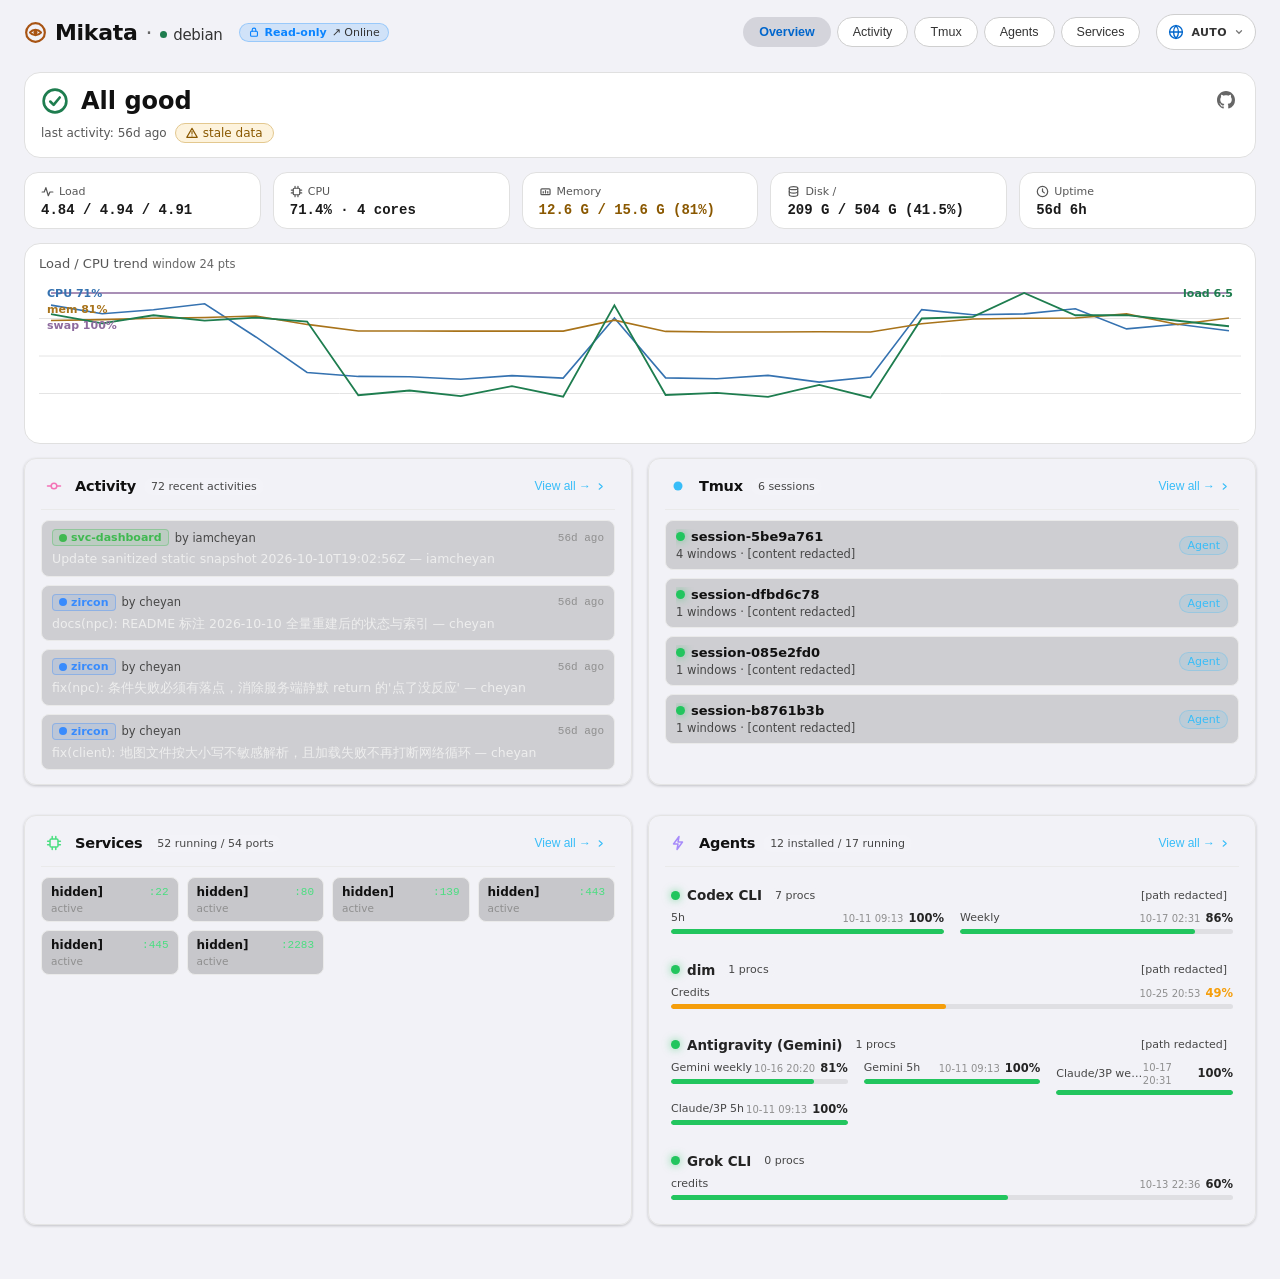
==== index.html @ dd46730f "Update sanitized static snapshot 2026-10-10T19:13:30Z" ====
<!DOCTYPE html>
<html class="is-readonly" lang="zh">
<head>
<meta charset="utf-8">
<meta name="viewport" content="width=device-width, initial-scale=1, viewport-fit=cover">
<meta name="theme-color" content="#0a0a0a">
<script>/* 主题预置: 在 CSS 生效前落 data-theme, 防浅色偏好下闪深色(FOUC) */
try{var _tm=localStorage.getItem("svc-theme");if(_tm==="dark"||_tm==="light")document.documentElement.setAttribute("data-theme",_tm)}catch(e){}</script>
<script>/* 语言默认跟随系统；手动选择保存在本机。静态快照用并列语言页切换。 */
(()=>{try{const langs=["zh","en","ja"],base=x=>String(x||"").toLowerCase().split("-")[0],valid=x=>langs.includes(x),q=new URLSearchParams(location.search),query=base(q.get("lang")),saved=localStorage.getItem("svc-lang"),device=base((navigator.languages&&navigator.languages[0])||navigator.language)||"zh",target=valid(query)?query:(valid(saved)?saved:(valid(device)?device:"zh"));if(document.documentElement.classList.contains("is-readonly")){const file=target==="zh"?"index.html":`index-${target}.html`,dir=location.pathname.endsWith("/")?location.pathname:location.pathname.slice(0,location.pathname.lastIndexOf("/")+1),path=dir+file;if(location.pathname!==path)location.replace(path+location.search+location.hash)}else if(!query&&valid(saved)){q.set("lang",saved);location.replace(location.pathname+"?"+q.toString()+location.hash)}}catch(e){}})();</script>
<title>Mikata · debian</title>
<link rel="icon" href='data:image/svg+xml,<svg xmlns="http://www.w3.org/2000/svg" viewBox="0 0 32 32"><circle cx="16" cy="16" r="16" fill="%23141519"/><path d="M9 16C12.2 11.2 19.8 11.2 23 16M9 16C12.2 20.8 19.8 20.8 23 16" stroke="%23F4F0E6" stroke-width="2.4" fill="none" stroke-linecap="round"/><circle cx="16" cy="16" r="3" fill="%23E2604C"/></svg>'>
<link rel="stylesheet" href="./static/app.css?v=8b53e31e891d">
<header>
  <!-- topbar: 左=品牌 Mikata(守护之眼纹 logo) · 服务器名(绿点=在线), 右=分类条+刷新。 -->
  <h1 title="Mikata · 服务一览"><a class="h-home-link" href="./" aria-label="返回首页"><span class="h-logo" aria-hidden="true"><svg class="ic" width="23" height="23" viewBox="0 0 16 16" fill="none" stroke="currentColor" stroke-width="1.5" stroke-linecap="round" stroke-linejoin="round" aria-hidden="true"><circle cx="8" cy="8" r="6.5"/><path d="M4.2 8C6.2 5.6 9.8 5.6 11.8 8M4.2 8C6.2 10.4 9.8 10.4 11.8 8"/><circle cx="8" cy="8" r="1.4" fill="currentColor" stroke="none"/></svg></span><span class="h-brand">Mikata</span></a><span class="h-sep" aria-hidden="true">·</span><span class="h-host"><span class="h-server" aria-hidden="true"></span>debian</span></h1>
  <span class="h-conn" id="conn-grid"></span>
  <span class="meta" id="meta-line" hidden>
    <span id="updated">2026-10-11 04:12:55</span> <span id="count">0</span>
  </span>
  <span class="spacer"></span>
  <!-- 桌面端分类条(右上角): 概览/服务/Goal/管理; 移动端使用底部页签 -->
  <nav id="catbar" aria-label="category"></nav>

  <div class="lang-switch" id="lang-switch">
    <button class="lang-trigger" id="lang-trigger" type="button" aria-haspopup="menu" aria-expanded="false" aria-label="界面语言" title="界面语言">
      <svg class="lang-globe" width="16" height="16" viewBox="0 0 16 16" fill="none" stroke="currentColor" stroke-width="1.35" stroke-linecap="round" aria-hidden="true"><circle cx="8" cy="8" r="6.4"></circle><path d="M1.9 8h12.2M8 1.6c1.7 1.8 2.5 3.9 2.5 6.4s-.8 4.6-2.5 6.4C6.3 12.6 5.5 10.5 5.5 8s.8-4.6 2.5-6.4Z"></path></svg>
      <span id="lang-current">AUTO</span><svg class="lang-chevron" width="10" height="10" viewBox="0 0 12 12" fill="none" stroke="currentColor" stroke-width="1.5" stroke-linecap="round" aria-hidden="true"><path d="m3 4.5 3 3 3-3"></path></svg>
    </button>
    <div class="lang-menu" id="lang-menu" role="menu" aria-label="界面语言" hidden>
      <div class="lang-menu-title">界面语言</div>
      <button class="lang-option" type="button" role="menuitemradio" data-lang-choice="auto"><span class="lang-option-main">跟随系统语言</span><span class="lang-option-detail">AUTO</span><span class="lang-check" aria-hidden="true">✓</span></button>
      <button class="lang-option" type="button" role="menuitemradio" data-lang-choice="zh"><span class="lang-option-main">简体中文</span><span class="lang-option-detail">中文</span><span class="lang-check" aria-hidden="true">✓</span></button>
      <button class="lang-option" type="button" role="menuitemradio" data-lang-choice="en"><span class="lang-option-main">English</span><span class="lang-option-detail">EN</span><span class="lang-check" aria-hidden="true">✓</span></button>
      <button class="lang-option" type="button" role="menuitemradio" data-lang-choice="ja"><span class="lang-option-main">日本語</span><span class="lang-option-detail">日本語</span><span class="lang-check" aria-hidden="true">✓</span></button>
    </div>
  </div>

  <span class="btn icon-btn" id="refresh" role="button" tabindex="0"
        title="点击刷新 · 长按锁定/解锁自动刷新" aria-label="点击刷新 · 长按锁定/解锁自动刷新" aria-pressed="false"><svg class="ic" width="17" height="17" viewBox="0 0 16 16" fill="none" stroke="currentColor" stroke-width="1.5" stroke-linecap="round" stroke-linejoin="round" aria-hidden="true"><path d="M13.6 8a5.6 5.6 0 1 1-1.7-4"/><path d="M12.3 1.4v2.8H9.5"/></svg><span class="ic-badge"><svg class="ic" width="9" height="9" viewBox="0 0 16 16" fill="none" stroke="currentColor" stroke-width="1.5" stroke-linecap="round" stroke-linejoin="round" aria-hidden="true"><rect x="3.4" y="7" width="9.2" height="6.6" rx="1.3"/><path d="M5.6 7V5.2a2.4 2.4 0 0 1 4.8 0V7"/></svg></span></span>
</header>
<div id="ptr-indicator" aria-hidden="true"><svg class="ptr-ring" viewBox="0 0 36 36"><circle cx="18" cy="18" r="16.5"/></svg><span class="ptr-core"><svg class="ic" width="18" height="18" viewBox="0 0 16 16" fill="none" stroke="currentColor" stroke-width="1.5" stroke-linecap="round" stroke-linejoin="round" aria-hidden="true"><path d="M13.6 8a5.6 5.6 0 1 1-1.7-4"/><path d="M12.3 1.4v2.8H9.5"/></svg></span></div>
<!-- 浮动玻璃刷新圆钮(移动端+桌面): topbar 滚出视口后由 IntersectionObserver 显示;
     点击=刷新/长按=锁定自动刷新, 与 topbar 刷新钮同一状态 -->
<span class="fab-refresh" id="fab-refresh" role="button" tabindex="0" hidden
      title="点击刷新 · 长按锁定/解锁自动刷新" aria-label="点击刷新 · 长按锁定/解锁自动刷新" aria-pressed="false"><svg class="ic" width="20" height="20" viewBox="0 0 16 16" fill="none" stroke="currentColor" stroke-width="1.5" stroke-linecap="round" stroke-linejoin="round" aria-hidden="true"><path d="M13.6 8a5.6 5.6 0 1 1-1.7-4"/><path d="M12.3 1.4v2.8H9.5"/></svg><span class="ic-badge"><svg class="ic" width="9" height="9" viewBox="0 0 16 16" fill="none" stroke="currentColor" stroke-width="1.5" stroke-linecap="round" stroke-linejoin="round" aria-hidden="true"><rect x="3.4" y="7" width="9.2" height="6.6" rx="1.3"/><path d="M5.6 7V5.2a2.4 2.4 0 0 1 4.8 0V7"/></svg></span></span>
<main>
<div id="pages">
<div class="statuscard" id="statuscard" role="button" tabindex="0">
  <div class="sc-head"><span class="sc-ico" id="sc-ico"><svg class="ic" width="28" height="28" viewBox="0 0 16 16" fill="none" stroke="currentColor" stroke-width="1.5" stroke-linecap="round" stroke-linejoin="round" aria-hidden="true"><path d="M8 1.5A6.5 6.5 0 1 1 1.5 8"/></svg></span><span class="sc-big" id="sc-text">读取中…</span>
    <a id="gh-link" href="https://github.com/iamcheyan/svc-dashboard" target="_blank" rel="noopener" title="GitHub 仓库" aria-label="GitHub 仓库">
      <svg width="18" height="18" viewBox="0 0 16 16" fill="currentColor" aria-hidden="true"><path d="M8 0C3.58 0 0 3.58 0 8c0 3.54 2.29 6.53 5.47 7.59.4.07.55-.17.55-.38 0-.19-.01-.82-.01-1.49-2.01.37-2.53-.49-2.69-.94-.09-.23-.48-.94-.82-1.13-.28-.15-.68-.52-.01-.53.63-.01 1.08.58 1.23.82.72 1.21 1.87.87 2.33.66.07-.52.28-.87.51-1.07-1.78-.2-3.64-.89-3.64-3.95 0-.87.31-1.59.82-2.15-.08-.2-.36-1.02.08-2.12 0 0 .67-.21 2.2.82.64-.18 1.32-.27 2-.27s1.36.09 2 .27c1.53-1.04 2.2-.82 2.2-.82.44 1.1.16 1.92.08 2.12.51.56.82 1.27.82 2.15 0 3.07-1.87 3.75-3.65 3.95.29.25.54.73.54 1.48 0 1.07-.01 1.93-.01 2.2 0 .21.15.46.55.38A8.01 8.01 0 0 0 16 8c0-4.42-3.58-8-8-8z"/></svg>
    </a></div>
  <div class="sc-sub"><span id="sc-fresh"></span><span class="stale" id="sc-stale" hidden> 数据过期</span></div>
</div>
<div class="sysbar" id="sysbar"><div class="stat" data-k="load"><div class="label">负载</div><div class="value">—</div></div><div class="stat" data-k="cpu"><div class="label">CPU</div><div class="value">—</div></div><div class="stat" data-k="mem"><div class="label">内存</div><div class="value">—</div></div><div class="stat" data-k="disk"><div class="label">磁盘 /</div><div class="value">—</div></div><div class="stat" data-k="up"><div class="label">运行</div><div class="value">—</div></div></div>
<div class="gpanel" id="chart-wrap">
  <h2>负载 / CPU 趋势 <span class="ghint" id="chart-win"></span></h2>
  <canvas id="chart" height="140"></canvas>
  <div id="chart-empty">采样中：刷新几次就有曲线了（双指捏合可调时间窗）</div>
</div>
<div class="hp-portal-grid" id="hp-portal-grid">
  <!-- 1. 近期动态概览 -->
  <div class="gpanel hp-portal-card" id="hp-card-activity">
    <div class="hp-portal-header">
      <div class="hp-portal-title">
        <span class="hp-portal-ico" style="color:#f472b6;"><svg class="ic" width="16" height="16" viewBox="0 0 16 16" fill="none" stroke="currentColor" stroke-width="1.5" stroke-linecap="round" stroke-linejoin="round" aria-hidden="true"><circle cx="8" cy="8" r="2.8"/><path d="M1.5 8h3.7M10.8 8h3.7"/></svg></span>
        <h3>活动</h3>
        <span class="hp-portal-badge" id="hp-badge-activity"></span>
      </div>
      <button class="hp-portal-jump" type="button" data-nav="activity">
        <span>查看全部 →</span> <svg class="ic" width="11" height="11" viewBox="0 0 16 16" fill="none" stroke="currentColor" stroke-width="1.5" stroke-linecap="round" stroke-linejoin="round" aria-hidden="true"><path d="m6 4 4.6 4L6 12"/></svg>
      </button>
    </div>
    <div class="hp-portal-body" id="hp-body-activity">
      <div class="gempty">读取中…</div>
    </div>
  </div>

  <!-- 2. Tmux 会话概览 -->
  <div class="gpanel hp-portal-card" id="hp-card-tmux">
    <div class="hp-portal-header">
      <div class="hp-portal-title">
        <span class="hp-portal-ico" style="color:#38bdf8;"><svg class="ic" width="16" height="16" viewBox="0 0 16 16" fill="none" stroke="currentColor" stroke-width="1.5" stroke-linecap="round" stroke-linejoin="round" aria-hidden="true"><circle cx="8" cy="8" r="4.5" fill="currentColor" stroke="none"/></svg></span>
        <h3>Tmux</h3>
        <span class="hp-portal-badge" id="hp-badge-tmux"></span>
      </div>
      <button class="hp-portal-jump" type="button" data-nav="tmux">
        <span>查看全部 →</span> <svg class="ic" width="11" height="11" viewBox="0 0 16 16" fill="none" stroke="currentColor" stroke-width="1.5" stroke-linecap="round" stroke-linejoin="round" aria-hidden="true"><path d="m6 4 4.6 4L6 12"/></svg>
      </button>
    </div>
    <div class="hp-portal-body" id="hp-body-tmux">
      <div class="gempty">读取中…</div>
    </div>
  </div>

  <!-- 3. 服务监控概览 -->
  <div class="gpanel hp-portal-card" id="hp-card-svc">
    <div class="hp-portal-header">
      <div class="hp-portal-title">
        <span class="hp-portal-ico" style="color:#4ade80;"><svg class="ic" width="16" height="16" viewBox="0 0 16 16" fill="none" stroke="currentColor" stroke-width="1.5" stroke-linecap="round" stroke-linejoin="round" aria-hidden="true"><rect x="4" y="4" width="8" height="8" rx="1.3"/><path d="M6.2 1.6v2M9.8 1.6v2M6.2 12.4v2M9.8 12.4v2M1.6 6.2h2M1.6 9.8h2M12.4 6.2h2M12.4 9.8h2"/></svg></span>
        <h3>服务</h3>
        <span class="hp-portal-badge" id="hp-badge-svc"></span>
      </div>
      <button class="hp-portal-jump" type="button" data-nav="svc">
        <span>查看全部 →</span> <svg class="ic" width="11" height="11" viewBox="0 0 16 16" fill="none" stroke="currentColor" stroke-width="1.5" stroke-linecap="round" stroke-linejoin="round" aria-hidden="true"><path d="m6 4 4.6 4L6 12"/></svg>
      </button>
    </div>
    <div class="hp-portal-body" id="hp-body-svc">
      <div class="gempty">读取中…</div>
    </div>
  </div>

  <!-- 4. Agent 智能体概览 -->
  <div class="gpanel hp-portal-card" id="hp-card-agent">
    <div class="hp-portal-header">
      <div class="hp-portal-title">
        <span class="hp-portal-ico" style="color:#a78bfa;"><svg class="ic" width="16" height="16" viewBox="0 0 16 16" fill="none" stroke="currentColor" stroke-width="1.5" stroke-linecap="round" stroke-linejoin="round" aria-hidden="true"><path d="M9 1.5 3.5 9h4.5L7 14.5 12.5 7H8Z"/></svg></span>
        <h3>Agent</h3>
        <span class="hp-portal-badge" id="hp-badge-agent"></span>
      </div>
      <button class="hp-portal-jump" type="button" data-nav="agent">
        <span>查看全部 →</span> <svg class="ic" width="11" height="11" viewBox="0 0 16 16" fill="none" stroke="currentColor" stroke-width="1.5" stroke-linecap="round" stroke-linejoin="round" aria-hidden="true"><path d="m6 4 4.6 4L6 12"/></svg>
      </button>
    </div>
    <div class="hp-portal-body" id="hp-body-agent">
      <div class="gempty">读取中…</div>
    </div>
  </div>
</div>

<div class="gpanel" id="tmux-panel"><div class="tmux-header"><h2>Tmux 会话中枢 <span class="ghint">实时终端、活动窗格与智能体联动</span></h2><div class="tmux-search-wrap"><input type="search" id="tmux-search" placeholder="搜索会话名、窗口、命令或路径…" autocomplete="off" /></div></div><div class="tmux-summary-stats" id="tmux-stats"></div><div class="filters tmux-filters" id="tmux-filters"><span class="chip active" data-tf="all" role="button" tabindex="0">全部 <span id="n-tf-all"></span></span><span class="chip" data-tf="agent" role="button" tabindex="0"><svg class="ic" width="13" height="13" viewBox="0 0 16 16" fill="none" stroke="currentColor" stroke-width="1.5" stroke-linecap="round" stroke-linejoin="round" aria-hidden="true"><circle cx="8" cy="8" r="4.5" fill="currentColor" stroke="none"/></svg> 智能体 <span id="n-tf-agent"></span></span><span class="chip" data-tf="resumable" role="button" tabindex="0"><svg class="ic" width="13" height="13" viewBox="0 0 16 16" fill="none" stroke="currentColor" stroke-width="1.5" stroke-linecap="round" stroke-linejoin="round" aria-hidden="true"><circle cx="8" cy="8" r="4.5" fill="currentColor" stroke="none"/></svg> 待唤醒任务 <span id="n-tf-resumable"></span></span><span class="chip" data-tf="standalone" role="button" tabindex="0"><svg class="ic" width="13" height="13" viewBox="0 0 16 16" fill="none" stroke="currentColor" stroke-width="1.5" stroke-linecap="round" stroke-linejoin="round" aria-hidden="true"><rect x="4" y="4" width="8" height="8" rx="1.3"/><path d="M6.2 1.6v2M9.8 1.6v2M6.2 12.4v2M9.8 12.4v2M1.6 6.2h2M1.6 9.8h2M12.4 6.2h2M12.4 9.8h2"/></svg> 独立进程 <span id="n-tf-standalone"></span></span><span class="chip" data-tf="attached" role="button" tabindex="0">已挂载 <span id="n-tf-attached"></span></span><span class="chip" data-tf="detached" role="button" tabindex="0">后台 <span id="n-tf-detached"></span></span></div><div id="tmux-body"><div class="gempty">加载中…</div></div></div>
<div class="gpanel" id="activity-page" hidden>
  <div class="act-header">
    <h2>活动流 <span class="ghint">本地提交与 GitHub 动态合并时间线</span></h2>
  </div>
  <div class="act-repos-bar" id="act-repos-bar"></div>
  <div class="filters act-filters" id="act-filters">
    <span class="chip active" data-af="all" role="button" tabindex="0">全部 <span id="n-act-all"></span></span>
    <span class="chip" data-af="commit" role="button" tabindex="0">Git 提交 <span id="n-act-commit"></span></span>
    <span class="chip" data-af="img" role="button" tabindex="0"><svg class="ic" width="13" height="13" viewBox="0 0 16 16" fill="none" stroke="currentColor" stroke-width="1.5" stroke-linecap="round" stroke-linejoin="round" aria-hidden="true"><rect x="2" y="3.4" width="12" height="9.2" rx="1.2"/><circle cx="5.5" cy="6.5" r="1"/><path d="m2.6 11.4 3.8-3 2.4 2 2-1.6 2.6 2.6"/></svg> 含图片 <span id="n-act-img"></span></span>
    <span class="chip" data-af="both" role="button" tabindex="0">已同步 GitHub <span id="n-act-both"></span></span>
    <span class="chip" data-af="local" role="button" tabindex="0">本地未推 <span id="n-act-local"></span></span>
    <span class="chip" data-af="done" role="button" tabindex="0">Goal 完成 <span id="n-act-done"></span></span>
    <span class="chip" data-af="watchdog" role="button" tabindex="0">Watchdog <span id="n-act-watchdog"></span></span>
    <span class="chip act-auto-publish-toggle" id="act-auto-publish-toggle" role="button" tabindex="0">展开自动发布记录</span>
  </div>
  <div id="activity-body"><div class="gempty">加载中…</div></div>
</div>
<div class="filters" id="filters">
  <span class="chip" data-f="user" role="button" tabindex="0">用户服务 <span id="n-user"></span></span>
  <span class="chip" data-f="web" role="button" tabindex="0">Web服务 <span id="n-web"></span></span>
  <span class="chip" data-f="docker" role="button" tabindex="0">Docker <span id="n-docker"></span></span>
  <span class="chip" data-f="system" role="button" tabindex="0">系统服务 <span id="n-system"></span></span>
  <span class="chip" data-f="all" role="button" tabindex="0">全部 <span id="n-all"></span></span>
  <span class="spacer"></span>
  <span class="chip" data-f="tailscale" role="button" tabindex="0"><svg class="ic" width="13" height="13" viewBox="0 0 16 16" fill="none" stroke="currentColor" stroke-width="1.5" stroke-linecap="round" stroke-linejoin="round" aria-hidden="true"><circle cx="8" cy="8" r="6"/><path d="M2 8h12M8 2a9 9 0 0 1 0 12M8 2a9 9 0 0 0 0 12"/></svg> Tailscale <span id="n-tailscale"></span></span>
  <span class="chip" data-f="omp" role="button" tabindex="0">agent任务 <span id="n-omp"></span></span>
  <span class="chip" data-f="watchdog" role="button" tabindex="0">定时任务 <span id="n-watchdog"></span></span>
  <span class="chip" data-f="tmux" role="button" tabindex="0">tmux状态 <span id="n-tmux"></span></span>
  <span class="chip" data-f="manage" role="button" tabindex="0">服务管理 <span id="n-manage"></span></span>
</div>
<div class="gpanel" id="network-page" hidden>
  <div class="ts-header">
    <h2>Tailscale 组网与服务 <span class="ghint">节点拓扑、设备直连状态与 Serve 代理</span></h2>
    <div class="ts-header-actions">
      <button class="btn-ts-action" id="btn-ts-netcheck" title="网络体检">
        <svg class="ic" width="13" height="13" viewBox="0 0 16 16" fill="none" stroke="currentColor" stroke-width="1.5" stroke-linecap="round" stroke-linejoin="round" aria-hidden="true"><path d="M1.5 8.5h3l2.2-5.5 3 10.5 2-6.5h2.8"/></svg> <span>网络体检</span>
      </button>
      <button class="btn-ts-action" id="btn-ts-refresh" title="刷新">
        <svg class="ic" width="13" height="13" viewBox="0 0 16 16" fill="none" stroke="currentColor" stroke-width="1.5" stroke-linecap="round" stroke-linejoin="round" aria-hidden="true"><path d="M2.6 8a5.4 5.4 0 0 1 9.3-3.7M13.4 8a5.4 5.4 0 0 1-9.3 3.7"/><path d="M12.1 1.7v2.8H9.3M3.9 14.3v-2.8h2.8"/></svg> <span>刷新</span>
      </button>
    </div>
  </div>
  <div id="ts-netcheck-card" class="ts-netcheck-panel" hidden></div>
  <div id="ts-self-card" class="ts-card ts-self-card"></div>
  <div class="ts-section" id="ts-serve-section">
    <div class="ts-sec-title"><svg class="ic" width="14" height="14" viewBox="0 0 16 16" fill="none" stroke="currentColor" stroke-width="1.5" stroke-linecap="round" stroke-linejoin="round" aria-hidden="true"><path d="M6.8 3.4H4.2c-1 0-1.8.8-1.8 1.8v6.6c0 1 .8 1.8 1.8 1.8h6.6c1 0 1.8-.8 1.8-1.8V9.2"/><path d="M9.4 2.6h4v4M13 3 7.8 8.2"/></svg> <span>Serve 代理服务</span> <span class="ghint" id="ts-serve-count"></span></div>
    <div class="ts-serve-grid" id="ts-serve-grid"></div>
  </div>
  <div class="ts-section" id="ts-peers-section">
    <div class="ts-sec-title"><svg class="ic" width="14" height="14" viewBox="0 0 16 16" fill="none" stroke="currentColor" stroke-width="1.5" stroke-linecap="round" stroke-linejoin="round" aria-hidden="true"><circle cx="8" cy="8" r="6"/><path d="M2 8h12M8 2a9 9 0 0 1 0 12M8 2a9 9 0 0 0 0 12"/></svg> <span>已连设备</span> <span class="ghint" id="ts-peers-count"></span></div>
    <div class="ts-peers-list" id="ts-peers-list"><div class="gempty">加载中…</div></div>
  </div>
</div>
<div id="tasks" hidden></div>
<div class="gpanel svc-panel" id="svc-panel">
<table id="svc">
  <thead><tr>
    <th>服务</th><th>端口</th><th>资源</th><th>详情</th>
  </tr></thead>
  <tbody><tr><td class="name"><span class="svc">?</span><span class="badge badge-direct">进程</span></td><td class="port" data-label="端口"><a href="http://127.0.0.1:22/" target="_blank" rel="noopener">22</a></td><td class="addr" data-label="监听地址">0.0.0.0 </td><td class="pid" data-label="PID">?</td><td class="cmd" data-label="启动命令"><div class="cmd-cell"><span class="cmd-text">[命令已隐藏]</span></div></td><td class="cwd" data-label="工作目录"><div class="cmd-cell"><span class="cmd-text">—</span></div></td></tr>
<tr><td class="name"><span class="svc">?</span><span class="badge badge-direct">进程</span></td><td class="port" data-label="端口"><a href="http://127.0.0.1:22/" target="_blank" rel="noopener">22</a></td><td class="addr" data-label="监听地址">:: </td><td class="pid" data-label="PID">?</td><td class="cmd" data-label="启动命令"><div class="cmd-cell"><span class="cmd-text">[命令已隐藏]</span></div></td><td class="cwd" data-label="工作目录"><div class="cmd-cell"><span class="cmd-text">—</span></div></td></tr>
<tr><td class="name"><span class="svc">?</span><span class="badge badge-direct">进程</span></td><td class="port" data-label="端口"><a href="http://127.0.0.1:53/" target="_blank" rel="noopener">53</a></td><td class="addr" data-label="监听地址">127.0.0.53 <span class="local">仅本机</span></td><td class="pid" data-label="PID">?</td><td class="cmd" data-label="启动命令"><div class="cmd-cell"><span class="cmd-text">[命令已隐藏]</span></div></td><td class="cwd" data-label="工作目录"><div class="cmd-cell"><span class="cmd-text">—</span></div></td></tr>
<tr><td class="name"><span class="svc">?</span><span class="badge badge-direct">进程</span></td><td class="port" data-label="端口"><a href="http://127.0.0.1:53/" target="_blank" rel="noopener">53</a></td><td class="addr" data-label="监听地址">127.0.0.54 <span class="local">仅本机</span></td><td class="pid" data-label="PID">?</td><td class="cmd" data-label="启动命令"><div class="cmd-cell"><span class="cmd-text">[命令已隐藏]</span></div></td><td class="cwd" data-label="工作目录"><div class="cmd-cell"><span class="cmd-text">—</span></div></td></tr>
<tr><td class="name"><span class="svc">?</span><span class="badge badge-direct">进程</span></td><td class="port" data-label="端口"><a href="http://127.0.0.1:80/" target="_blank" rel="noopener">80</a></td><td class="addr" data-label="监听地址">0.0.0.0 </td><td class="pid" data-label="PID">?</td><td class="cmd" data-label="启动命令"><div class="cmd-cell"><span class="cmd-text">[命令已隐藏]</span></div></td><td class="cwd" data-label="工作目录"><div class="cmd-cell"><span class="cmd-text">—</span></div></td></tr>
<tr><td class="name"><span class="svc">?</span><span class="badge badge-direct">进程</span></td><td class="port" data-label="端口"><a href="http://127.0.0.1:139/" target="_blank" rel="noopener">139</a></td><td class="addr" data-label="监听地址">0.0.0.0 </td><td class="pid" data-label="PID">?</td><td class="cmd" data-label="启动命令"><div class="cmd-cell"><span class="cmd-text">[命令已隐藏]</span></div></td><td class="cwd" data-label="工作目录"><div class="cmd-cell"><span class="cmd-text">—</span></div></td></tr>
<tr><td class="name"><span class="svc">?</span><span class="badge badge-direct">进程</span></td><td class="port" data-label="端口"><a href="http://127.0.0.1:139/" target="_blank" rel="noopener">139</a></td><td class="addr" data-label="监听地址">:: </td><td class="pid" data-label="PID">?</td><td class="cmd" data-label="启动命令"><div class="cmd-cell"><span class="cmd-text">[命令已隐藏]</span></div></td><td class="cwd" data-label="工作目录"><div class="cmd-cell"><span class="cmd-text">—</span></div></td></tr>
<tr><td class="name"><span class="svc">?</span><span class="badge badge-direct">进程</span></td><td class="port" data-label="端口"><a href="http://127.0.0.1:443/" target="_blank" rel="noopener">443</a></td><td class="addr" data-label="监听地址">127.0.0.1 <span class="local">仅本机</span></td><td class="pid" data-label="PID">?</td><td class="cmd" data-label="启动命令"><div class="cmd-cell"><span class="cmd-text">[命令已隐藏]</span></div></td><td class="cwd" data-label="工作目录"><div class="cmd-cell"><span class="cmd-text">—</span></div></td></tr>
<tr><td class="name"><span class="svc">?</span><span class="badge badge-direct">进程</span></td><td class="port" data-label="端口"><a href="http://127.0.0.1:443/" target="_blank" rel="noopener">443</a></td><td class="addr" data-label="监听地址">fd7a:115c:a1e0::c034:db69 </td><td class="pid" data-label="PID">?</td><td class="cmd" data-label="启动命令"><div class="cmd-cell"><span class="cmd-text">[命令已隐藏]</span></div></td><td class="cwd" data-label="工作目录"><div class="cmd-cell"><span class="cmd-text">—</span></div></td></tr>
<tr><td class="name"><span class="svc">?</span><span class="badge badge-direct">进程</span></td><td class="port" data-label="端口"><a href="http://127.0.0.1:445/" target="_blank" rel="noopener">445</a></td><td class="addr" data-label="监听地址">0.0.0.0 </td><td class="pid" data-label="PID">?</td><td class="cmd" data-label="启动命令"><div class="cmd-cell"><span class="cmd-text">[命令已隐藏]</span></div></td><td class="cwd" data-label="工作目录"><div class="cmd-cell"><span class="cmd-text">—</span></div></td></tr>
<tr><td class="name"><span class="svc">?</span><span class="badge badge-direct">进程</span></td><td class="port" data-label="端口"><a href="http://127.0.0.1:445/" target="_blank" rel="noopener">445</a></td><td class="addr" data-label="监听地址">:: </td><td class="pid" data-label="PID">?</td><td class="cmd" data-label="启动命令"><div class="cmd-cell"><span class="cmd-text">[命令已隐藏]</span></div></td><td class="cwd" data-label="工作目录"><div class="cmd-cell"><span class="cmd-text">—</span></div></td></tr>
<tr><td class="name"><span class="svc">?</span><span class="badge badge-direct">进程</span></td><td class="port" data-label="端口"><a href="http://127.0.0.1:2283/" target="_blank" rel="noopener">2283</a></td><td class="addr" data-label="监听地址">0.0.0.0 </td><td class="pid" data-label="PID">?</td><td class="cmd" data-label="启动命令"><div class="cmd-cell"><span class="cmd-text">[命令已隐藏]</span></div></td><td class="cwd" data-label="工作目录"><div class="cmd-cell"><span class="cmd-text">—</span></div></td></tr>
<tr><td class="name"><span class="svc">?</span><span class="badge badge-direct">进程</span></td><td class="port" data-label="端口"><a href="http://127.0.0.1:2283/" target="_blank" rel="noopener">2283</a></td><td class="addr" data-label="监听地址">:: </td><td class="pid" data-label="PID">?</td><td class="cmd" data-label="启动命令"><div class="cmd-cell"><span class="cmd-text">[命令已隐藏]</span></div></td><td class="cwd" data-label="工作目录"><div class="cmd-cell"><span class="cmd-text">—</span></div></td></tr>
<tr><td class="name"><span class="svc">ServerCore.dll</span><span class="badge badge-direct">进程</span></td><td class="port" data-label="端口"><a href="http://127.0.0.1:3000/" target="_blank" rel="noopener">3000</a></td><td class="addr" data-label="监听地址">127.0.0.1 <span class="local">仅本机</span></td><td class="pid" data-label="PID">3581653</td><td class="cmd" data-label="启动命令"><div class="cmd-cell"><span class="cmd-text">[命令已隐藏]</span></div></td><td class="cwd" data-label="工作目录"><div class="cmd-cell"><span class="cmd-text">[路径已隐藏]</span></div></td></tr>
<tr><td class="name"><span class="svc">?</span><span class="badge badge-direct">进程</span></td><td class="port" data-label="端口"><a href="http://127.0.0.1:3389/" target="_blank" rel="noopener">3389</a></td><td class="addr" data-label="监听地址">:: </td><td class="pid" data-label="PID">?</td><td class="cmd" data-label="启动命令"><div class="cmd-cell"><span class="cmd-text">[命令已隐藏]</span></div></td><td class="cwd" data-label="工作目录"><div class="cmd-cell"><span class="cmd-text">—</span></div></td></tr>
<tr><td class="name"><span class="svc">magpie</span><span class="badge badge-systemd">进程</span><span class="detail" title="systemd 单元">magpie.service</span></td><td class="port" data-label="端口"><a href="http://127.0.0.1:3425/" target="_blank" rel="noopener">3425</a></td><td class="addr" data-label="监听地址">127.0.0.1 <span class="local">仅本机</span></td><td class="pid" data-label="PID">349289</td><td class="cmd" data-label="启动命令"><div class="cmd-cell"><span class="cmd-text">[命令已隐藏]</span></div></td><td class="cwd" data-label="工作目录"><div class="cmd-cell"><span class="cmd-text">[路径已隐藏]</span></div></td></tr>
<tr><td class="name"><span class="svc">?</span><span class="badge badge-direct">进程</span></td><td class="port" data-label="端口"><a href="http://127.0.0.1:5355/" target="_blank" rel="noopener">5355</a></td><td class="addr" data-label="监听地址">0.0.0.0 </td><td class="pid" data-label="PID">?</td><td class="cmd" data-label="启动命令"><div class="cmd-cell"><span class="cmd-text">[命令已隐藏]</span></div></td><td class="cwd" data-label="工作目录"><div class="cmd-cell"><span class="cmd-text">—</span></div></td></tr>
<tr><td class="name"><span class="svc">?</span><span class="badge badge-direct">进程</span></td><td class="port" data-label="端口"><a href="http://127.0.0.1:5355/" target="_blank" rel="noopener">5355</a></td><td class="addr" data-label="监听地址">:: </td><td class="pid" data-label="PID">?</td><td class="cmd" data-label="启动命令"><div class="cmd-cell"><span class="cmd-text">[命令已隐藏]</span></div></td><td class="cwd" data-label="工作目录"><div class="cmd-cell"><span class="cmd-text">—</span></div></td></tr>
<tr><td class="name"><span class="svc">Xvnc</span><span class="badge badge-systemd">进程</span><span class="detail" title="systemd 单元">webdesktop.service</span></td><td class="port" data-label="端口"><a href="http://127.0.0.1:5900/" target="_blank" rel="noopener">5900</a></td><td class="addr" data-label="监听地址">127.0.0.1 <span class="local">仅本机</span></td><td class="pid" data-label="PID">3027238</td><td class="cmd" data-label="启动命令"><div class="cmd-cell"><span class="cmd-text">[命令已隐藏]</span></div></td><td class="cwd" data-label="工作目录"><div class="cmd-cell"><span class="cmd-text">[路径已隐藏]</span></div></td></tr>
<tr><td class="name"><span class="svc">Xvnc</span><span class="badge badge-systemd">进程</span><span class="detail" title="systemd 单元">webdesktop.service</span></td><td class="port" data-label="端口"><a href="http://127.0.0.1:5900/" target="_blank" rel="noopener">5900</a></td><td class="addr" data-label="监听地址">::1 <span class="local">仅本机</span></td><td class="pid" data-label="PID">3027238</td><td class="cmd" data-label="启动命令"><div class="cmd-cell"><span class="cmd-text">[命令已隐藏]</span></div></td><td class="cwd" data-label="工作目录"><div class="cmd-cell"><span class="cmd-text">[路径已隐藏]</span></div></td></tr>
<tr><td class="name"><span class="svc">websockify</span><span class="badge badge-systemd">进程</span><span class="detail" title="systemd 单元">webdesktop.service</span></td><td class="port" data-label="端口"><a href="http://127.0.0.1:6080/" target="_blank" rel="noopener">6080</a></td><td class="addr" data-label="监听地址">127.0.0.1 <span class="local">仅本机</span></td><td class="pid" data-label="PID">3027250</td><td class="cmd" data-label="启动命令"><div class="cmd-cell"><span class="cmd-text">[命令已隐藏]</span></div></td><td class="cwd" data-label="工作目录"><div class="cmd-cell"><span class="cmd-text">[路径已隐藏]</span></div></td></tr>
<tr><td class="name"><span class="svc">server.py</span><span class="badge badge-systemd">进程</span><span class="detail" title="systemd 单元">hermes-screen-viewer.service</span></td><td class="port" data-label="端口"><a href="http://127.0.0.1:6088/" target="_blank" rel="noopener">6088</a></td><td class="addr" data-label="监听地址">127.0.0.1 <span class="local">仅本机</span></td><td class="pid" data-label="PID">3659958</td><td class="cmd" data-label="启动命令"><div class="cmd-cell"><span class="cmd-text">[命令已隐藏]</span></div></td><td class="cwd" data-label="工作目录"><div class="cmd-cell"><span class="cmd-text">[路径已隐藏]</span></div></td></tr>
<tr><td class="name"><span class="svc">ServerCore.dll</span><span class="badge badge-direct">进程</span></td><td class="port" data-label="端口"><a href="http://127.0.0.1:7000/" target="_blank" rel="noopener">7000</a></td><td class="addr" data-label="监听地址">127.0.0.1 <span class="local">仅本机</span></td><td class="pid" data-label="PID">3581653</td><td class="cmd" data-label="启动命令"><div class="cmd-cell"><span class="cmd-text">[命令已隐藏]</span></div></td><td class="cwd" data-label="工作目录"><div class="cmd-cell"><span class="cmd-text">[路径已隐藏]</span></div></td></tr>
<tr><td class="name"><span class="svc">?</span><span class="badge badge-direct">进程</span></td><td class="port" data-label="端口"><a href="http://127.0.0.1:7863/" target="_blank" rel="noopener">7863</a></td><td class="addr" data-label="监听地址">0.0.0.0 </td><td class="pid" data-label="PID">?</td><td class="cmd" data-label="启动命令"><div class="cmd-cell"><span class="cmd-text">[命令已隐藏]</span></div></td><td class="cwd" data-label="工作目录"><div class="cmd-cell"><span class="cmd-text">—</span></div></td></tr>
<tr><td class="name"><span class="svc">?</span><span class="badge badge-direct">进程</span></td><td class="port" data-label="端口"><a href="http://127.0.0.1:7863/" target="_blank" rel="noopener">7863</a></td><td class="addr" data-label="监听地址">:: </td><td class="pid" data-label="PID">?</td><td class="cmd" data-label="启动命令"><div class="cmd-cell"><span class="cmd-text">[命令已隐藏]</span></div></td><td class="cwd" data-label="工作目录"><div class="cmd-cell"><span class="cmd-text">—</span></div></td></tr>
<tr><td class="name"><span class="svc">python3</span><span class="badge badge-direct">进程</span></td><td class="port" data-label="端口"><a href="http://127.0.0.1:8000/" target="_blank" rel="noopener">8000</a></td><td class="addr" data-label="监听地址">127.0.0.1 <span class="local">仅本机</span></td><td class="pid" data-label="PID">1570439</td><td class="cmd" data-label="启动命令"><div class="cmd-cell"><span class="cmd-text">[命令已隐藏]</span></div></td><td class="cwd" data-label="工作目录"><div class="cmd-cell"><span class="cmd-text">[路径已隐藏]</span></div></td></tr>
<tr><td class="name"><span class="svc">?</span><span class="badge badge-direct">进程</span></td><td class="port" data-label="端口"><a href="http://127.0.0.1:8089/" target="_blank" rel="noopener">8089</a></td><td class="addr" data-label="监听地址">0.0.0.0 </td><td class="pid" data-label="PID">?</td><td class="cmd" data-label="启动命令"><div class="cmd-cell"><span class="cmd-text">[命令已隐藏]</span></div></td><td class="cwd" data-label="工作目录"><div class="cmd-cell"><span class="cmd-text">—</span></div></td></tr>
<tr><td class="name"><span class="svc">?</span><span class="badge badge-direct">进程</span></td><td class="port" data-label="端口"><a href="http://127.0.0.1:8089/" target="_blank" rel="noopener">8089</a></td><td class="addr" data-label="监听地址">:: </td><td class="pid" data-label="PID">?</td><td class="cmd" data-label="启动命令"><div class="cmd-cell"><span class="cmd-text">[命令已隐藏]</span></div></td><td class="cwd" data-label="工作目录"><div class="cmd-cell"><span class="cmd-text">—</span></div></td></tr>
<tr><td class="name"><span class="svc">syncthing</span><span class="badge badge-systemd">进程</span><span class="detail" title="systemd 单元">syncthing.service</span></td><td class="port" data-label="端口"><a href="http://127.0.0.1:8384/" target="_blank" rel="noopener">8384</a></td><td class="addr" data-label="监听地址">:: </td><td class="pid" data-label="PID">1455924</td><td class="cmd" data-label="启动命令"><div class="cmd-cell"><span class="cmd-text">[命令已隐藏]</span></div></td><td class="cwd" data-label="工作目录"><div class="cmd-cell"><span class="cmd-text">[路径已隐藏]</span></div></td></tr>
<tr><td class="name"><span class="svc">?</span><span class="badge badge-direct">进程</span></td><td class="port" data-label="端口"><a href="http://127.0.0.1:8443/" target="_blank" rel="noopener">8443</a></td><td class="addr" data-label="监听地址">127.0.0.1 <span class="local">仅本机</span></td><td class="pid" data-label="PID">?</td><td class="cmd" data-label="启动命令"><div class="cmd-cell"><span class="cmd-text">[命令已隐藏]</span></div></td><td class="cwd" data-label="工作目录"><div class="cmd-cell"><span class="cmd-text">—</span></div></td></tr>
<tr><td class="name"><span class="svc">?</span><span class="badge badge-direct">进程</span></td><td class="port" data-label="端口"><a href="http://127.0.0.1:8443/" target="_blank" rel="noopener">8443</a></td><td class="addr" data-label="监听地址">fd7a:115c:a1e0::c034:db69 </td><td class="pid" data-label="PID">?</td><td class="cmd" data-label="启动命令"><div class="cmd-cell"><span class="cmd-text">[命令已隐藏]</span></div></td><td class="cwd" data-label="工作目录"><div class="cmd-cell"><span class="cmd-text">—</span></div></td></tr>
<tr><td class="name"><span class="svc">?</span><span class="badge badge-direct">进程</span></td><td class="port" data-label="端口"><a href="http://127.0.0.1:8444/" target="_blank" rel="noopener">8444</a></td><td class="addr" data-label="监听地址">127.0.0.1 <span class="local">仅本机</span></td><td class="pid" data-label="PID">?</td><td class="cmd" data-label="启动命令"><div class="cmd-cell"><span class="cmd-text">[命令已隐藏]</span></div></td><td class="cwd" data-label="工作目录"><div class="cmd-cell"><span class="cmd-text">—</span></div></td></tr>
<tr><td class="name"><span class="svc">?</span><span class="badge badge-direct">进程</span></td><td class="port" data-label="端口"><a href="http://127.0.0.1:8444/" target="_blank" rel="noopener">8444</a></td><td class="addr" data-label="监听地址">fd7a:115c:a1e0::c034:db69 </td><td class="pid" data-label="PID">?</td><td class="cmd" data-label="启动命令"><div class="cmd-cell"><span class="cmd-text">[命令已隐藏]</span></div></td><td class="cwd" data-label="工作目录"><div class="cmd-cell"><span class="cmd-text">—</span></div></td></tr>
<tr><td class="name"><span class="svc">?</span><span class="badge badge-direct">进程</span></td><td class="port" data-label="端口"><a href="http://127.0.0.1:8447/" target="_blank" rel="noopener">8447</a></td><td class="addr" data-label="监听地址">127.0.0.1 <span class="local">仅本机</span></td><td class="pid" data-label="PID">?</td><td class="cmd" data-label="启动命令"><div class="cmd-cell"><span class="cmd-text">[命令已隐藏]</span></div></td><td class="cwd" data-label="工作目录"><div class="cmd-cell"><span class="cmd-text">—</span></div></td></tr>
<tr><td class="name"><span class="svc">?</span><span class="badge badge-direct">进程</span></td><td class="port" data-label="端口"><a href="http://127.0.0.1:8447/" target="_blank" rel="noopener">8447</a></td><td class="addr" data-label="监听地址">fd7a:115c:a1e0::c034:db69 </td><td class="pid" data-label="PID">?</td><td class="cmd" data-label="启动命令"><div class="cmd-cell"><span class="cmd-text">[命令已隐藏]</span></div></td><td class="cwd" data-label="工作目录"><div class="cmd-cell"><span class="cmd-text">—</span></div></td></tr>
<tr><td class="name"><span class="svc">WilViewer 图档服务 (已暂停)</span><span class="badge badge-paused">已暂停</span></td><td class="port" data-label="端口"><a href="http://127.0.0.1:8765/" target="_blank" rel="noopener">8765</a></td><td class="addr" data-label="监听地址">0.0.0.0 </td><td class="pid" data-label="PID">?</td><td class="cmd" data-label="启动命令"><div class="cmd-cell"><span class="cmd-text">[命令已隐藏]</span><span class="cmd-ctl"><span class="ctl-btn" data-ctl="wilviewer" data-port="8765" role="button" tabindex="0" aria-disabled="true">…</span></span></div></td><td class="cwd" data-label="工作目录"><div class="cmd-cell"><span class="cmd-text">—</span></div></td></tr>
<tr><td class="name"><span class="svc">?</span><span class="badge badge-direct">进程</span></td><td class="port" data-label="端口"><a href="http://127.0.0.1:8777/" target="_blank" rel="noopener">8777</a></td><td class="addr" data-label="监听地址">0.0.0.0 </td><td class="pid" data-label="PID">?</td><td class="cmd" data-label="启动命令"><div class="cmd-cell"><span class="cmd-text">[命令已隐藏]</span></div></td><td class="cwd" data-label="工作目录"><div class="cmd-cell"><span class="cmd-text">—</span></div></td></tr>
<tr><td class="name"><span class="svc">?</span><span class="badge badge-direct">进程</span></td><td class="port" data-label="端口"><a href="http://127.0.0.1:8777/" target="_blank" rel="noopener">8777</a></td><td class="addr" data-label="监听地址">:: </td><td class="pid" data-label="PID">?</td><td class="cmd" data-label="启动命令"><div class="cmd-cell"><span class="cmd-text">[命令已隐藏]</span></div></td><td class="cwd" data-label="工作目录"><div class="cmd-cell"><span class="cmd-text">—</span></div></td></tr>
<tr><td class="name"><span class="svc">dbviewer.py</span><span class="badge badge-direct">进程</span></td><td class="port" data-label="端口"><a href="http://127.0.0.1:8800/" target="_blank" rel="noopener">8800</a></td><td class="addr" data-label="监听地址">0.0.0.0 </td><td class="pid" data-label="PID">2561822</td><td class="cmd" data-label="启动命令"><div class="cmd-cell"><span class="cmd-text">[命令已隐藏]</span></div></td><td class="cwd" data-label="工作目录"><div class="cmd-cell"><span class="cmd-text">[路径已隐藏]</span></div></td></tr>
<tr><td class="name"><span class="svc">serve.py</span><span class="badge badge-direct">进程</span></td><td class="port" data-label="端口"><a href="http://127.0.0.1:8821/" target="_blank" rel="noopener">8821</a></td><td class="addr" data-label="监听地址">127.0.0.1 <span class="local">仅本机</span></td><td class="pid" data-label="PID">2558443</td><td class="cmd" data-label="启动命令"><div class="cmd-cell"><span class="cmd-text">[命令已隐藏]</span></div></td><td class="cwd" data-label="工作目录"><div class="cmd-cell"><span class="cmd-text">[路径已隐藏]</span></div></td></tr>
<tr><td class="name"><span class="svc">serve.py</span><span class="badge badge-direct">进程</span></td><td class="port" data-label="端口"><a href="http://127.0.0.1:8822/" target="_blank" rel="noopener">8822</a></td><td class="addr" data-label="监听地址">0.0.0.0 </td><td class="pid" data-label="PID">333088</td><td class="cmd" data-label="启动命令"><div class="cmd-cell"><span class="cmd-text">[命令已隐藏]</span></div></td><td class="cwd" data-label="工作目录"><div class="cmd-cell"><span class="cmd-text">[路径已隐藏]</span></div></td></tr>
<tr><td class="name"><span class="svc">portal.py</span><span class="badge badge-direct">进程</span></td><td class="port" data-label="端口"><a href="http://127.0.0.1:8840/" target="_blank" rel="noopener">8840</a></td><td class="addr" data-label="监听地址">0.0.0.0 </td><td class="pid" data-label="PID">2558625</td><td class="cmd" data-label="启动命令"><div class="cmd-cell"><span class="cmd-text">[命令已隐藏]</span></div></td><td class="cwd" data-label="工作目录"><div class="cmd-cell"><span class="cmd-text">[路径已隐藏]</span></div></td></tr>
<tr><td class="name"><span class="svc">MapViewer 地图服务 (已暂停)</span><span class="badge badge-paused">已暂停</span></td><td class="port" data-label="端口"><a href="http://127.0.0.1:8899/" target="_blank" rel="noopener">8899</a></td><td class="addr" data-label="监听地址">0.0.0.0 </td><td class="pid" data-label="PID">?</td><td class="cmd" data-label="启动命令"><div class="cmd-cell"><span class="cmd-text">[命令已隐藏]</span><span class="cmd-ctl"><span class="ctl-btn" data-ctl="mapviewer" data-port="8899" role="button" tabindex="0" aria-disabled="true">…</span></span></div></td><td class="cwd" data-label="工作目录"><div class="cmd-cell"><span class="cmd-text">—</span></div></td></tr>
<tr><td class="name"><span class="svc">chrome</span><span class="badge badge-direct">进程</span></td><td class="port" data-label="端口"><a href="http://127.0.0.1:9222/" target="_blank" rel="noopener">9222</a></td><td class="addr" data-label="监听地址">127.0.0.1 <span class="local">仅本机</span></td><td class="pid" data-label="PID">3217520</td><td class="cmd" data-label="启动命令"><div class="cmd-cell"><span class="cmd-text">[命令已隐藏]</span></div></td><td class="cwd" data-label="工作目录"><div class="cmd-cell"><span class="cmd-text">[路径已隐藏]</span></div></td></tr>
<tr><td class="name"><span class="svc">managed-runner.mjs</span><span class="badge badge-systemd">进程</span><span class="detail" title="systemd 单元">magpie.service</span></td><td class="port" data-label="端口"><a href="http://127.0.0.1:18900/" target="_blank" rel="noopener">18900</a></td><td class="addr" data-label="监听地址">127.0.0.1 <span class="local">仅本机</span></td><td class="pid" data-label="PID">3281316</td><td class="cmd" data-label="启动命令"><div class="cmd-cell"><span class="cmd-text">[命令已隐藏]</span></div></td><td class="cwd" data-label="工作目录"><div class="cmd-cell"><span class="cmd-text">[路径已隐藏]</span></div></td></tr>
<tr><td class="name"><span class="svc">syncthing</span><span class="badge badge-systemd">进程</span><span class="detail" title="systemd 单元">syncthing.service</span></td><td class="port" data-label="端口"><a href="http://127.0.0.1:22000/" target="_blank" rel="noopener">22000</a></td><td class="addr" data-label="监听地址">:: </td><td class="pid" data-label="PID">1455924</td><td class="cmd" data-label="启动命令"><div class="cmd-cell"><span class="cmd-text">[命令已隐藏]</span></div></td><td class="cwd" data-label="工作目录"><div class="cmd-cell"><span class="cmd-text">[路径已隐藏]</span></div></td></tr>
<tr><td class="name"><span class="svc">chrome</span><span class="badge badge-direct">进程</span></td><td class="port" data-label="端口"><a href="http://127.0.0.1:36209/" target="_blank" rel="noopener">36209</a></td><td class="addr" data-label="监听地址">127.0.0.1 <span class="local">仅本机</span></td><td class="pid" data-label="PID">1481903</td><td class="cmd" data-label="启动命令"><div class="cmd-cell"><span class="cmd-text">[命令已隐藏]</span></div></td><td class="cwd" data-label="工作目录"><div class="cmd-cell"><span class="cmd-text">[路径已隐藏]</span></div></td></tr>
<tr><td class="name"><span class="svc">managed-runner.mjs</span><span class="badge badge-systemd">进程</span><span class="detail" title="systemd 单元">magpie.service</span></td><td class="port" data-label="端口"><a href="http://127.0.0.1:36691/" target="_blank" rel="noopener">36691</a></td><td class="addr" data-label="监听地址">127.0.0.1 <span class="local">仅本机</span></td><td class="pid" data-label="PID">3281316</td><td class="cmd" data-label="启动命令"><div class="cmd-cell"><span class="cmd-text">[命令已隐藏]</span></div></td><td class="cwd" data-label="工作目录"><div class="cmd-cell"><span class="cmd-text">[路径已隐藏]</span></div></td></tr>
<tr><td class="name"><span class="svc">codex</span><span class="badge badge-direct">进程</span></td><td class="port" data-label="端口"><a href="http://127.0.0.1:39061/" target="_blank" rel="noopener">39061</a></td><td class="addr" data-label="监听地址">127.0.0.1 <span class="local">仅本机</span></td><td class="pid" data-label="PID">2476752</td><td class="cmd" data-label="启动命令"><div class="cmd-cell"><span class="cmd-text">[命令已隐藏]</span></div></td><td class="cwd" data-label="工作目录"><div class="cmd-cell"><span class="cmd-text">[路径已隐藏]</span></div></td></tr>
<tr><td class="name"><span class="svc">agy</span><span class="badge badge-direct">进程</span></td><td class="port" data-label="端口"><a href="http://127.0.0.1:39139/" target="_blank" rel="noopener">39139</a></td><td class="addr" data-label="监听地址">127.0.0.1 <span class="local">仅本机</span></td><td class="pid" data-label="PID">1653318</td><td class="cmd" data-label="启动命令"><div class="cmd-cell"><span class="cmd-text">[命令已隐藏]</span></div></td><td class="cwd" data-label="工作目录"><div class="cmd-cell"><span class="cmd-text">[路径已隐藏]</span></div></td></tr>
<tr><td class="name"><span class="svc">agy</span><span class="badge badge-direct">进程</span></td><td class="port" data-label="端口"><a href="http://127.0.0.1:39999/" target="_blank" rel="noopener">39999</a></td><td class="addr" data-label="监听地址">127.0.0.1 <span class="local">仅本机</span></td><td class="pid" data-label="PID">1653318</td><td class="cmd" data-label="启动命令"><div class="cmd-cell"><span class="cmd-text">[命令已隐藏]</span></div></td><td class="cwd" data-label="工作目录"><div class="cmd-cell"><span class="cmd-text">[路径已隐藏]</span></div></td></tr>
<tr><td class="name"><span class="svc">codex</span><span class="badge badge-direct">进程</span></td><td class="port" data-label="端口"><a href="http://127.0.0.1:46809/" target="_blank" rel="noopener">46809</a></td><td class="addr" data-label="监听地址">127.0.0.1 <span class="local">仅本机</span></td><td class="pid" data-label="PID">4166574</td><td class="cmd" data-label="启动命令"><div class="cmd-cell"><span class="cmd-text">[命令已隐藏]</span></div></td><td class="cwd" data-label="工作目录"><div class="cmd-cell"><span class="cmd-text">[路径已隐藏]</span></div></td></tr>
<tr><td class="name"><span class="svc">?</span><span class="badge badge-direct">进程</span></td><td class="port" data-label="端口"><a href="http://127.0.0.1:53622/" target="_blank" rel="noopener">53622</a></td><td class="addr" data-label="监听地址">fd7a:115c:a1e0::c034:db69 </td><td class="pid" data-label="PID">?</td><td class="cmd" data-label="启动命令"><div class="cmd-cell"><span class="cmd-text">[命令已隐藏]</span></div></td><td class="cwd" data-label="工作目录"><div class="cmd-cell"><span class="cmd-text">—</span></div></td></tr>
<tr><td class="name"><span class="svc">?</span><span class="badge badge-direct">进程</span></td><td class="port" data-label="端口"><a href="http://127.0.0.1:55304/" target="_blank" rel="noopener">55304</a></td><td class="addr" data-label="监听地址">127.0.0.1 <span class="local">仅本机</span></td><td class="pid" data-label="PID">?</td><td class="cmd" data-label="启动命令"><div class="cmd-cell"><span class="cmd-text">[命令已隐藏]</span></div></td><td class="cwd" data-label="工作目录"><div class="cmd-cell"><span class="cmd-text">—</span></div></td></tr></tbody>
</table>
</div>
<div class="gpanel svc-panel" id="cron-panel">
  <h2>计划任务一览 <span class="ghint" id="cron-count"></span></h2>
  <table id="cron">
    <thead><tr>
      <th>任务</th><th>周期</th><th>来源</th>
    </tr></thead>
    <tbody id="tl-cron-body"></tbody>
  </table>
</div>
<div class="gpanel" id="agents-page" hidden>
  <div class="agent-header">
    <h2>Agent 智能体中枢 <span class="ghint">运行时矩阵、进程活跃度、API 额度水位与模型检测</span></h2>
    <div class="agent-header-actions">
      <div class="agent-search-wrap">
        <input type="search" id="agent-search" placeholder="搜索 Agent、账号、命令、路径或模型…" autocomplete="off" />
      </div>
      <button class="btn-agent-top" id="btn-probe-all" title="全量测活">
        <svg class="ic" width="13" height="13" viewBox="0 0 16 16" fill="none" stroke="currentColor" stroke-width="1.5" stroke-linecap="round" stroke-linejoin="round" aria-hidden="true"><path d="M9 1.5 3.5 9h4.5L7 14.5 12.5 7H8Z"/></svg> <span>全量测活</span>
      </button>
      <button class="btn-agent-top" id="btn-refresh-quota" title="刷新额度">
        <svg class="ic" width="13" height="13" viewBox="0 0 16 16" fill="none" stroke="currentColor" stroke-width="1.5" stroke-linecap="round" stroke-linejoin="round" aria-hidden="true"><path d="M2.6 8a5.4 5.4 0 0 1 9.3-3.7M13.4 8a5.4 5.4 0 0 1-9.3 3.7"/><path d="M12.1 1.7v2.8H9.3M3.9 14.3v-2.8h2.8"/></svg> <span>刷新额度</span>
      </button>
    </div>
  </div>
  <div class="agent-kpi-grid" id="agent-kpis"></div>
  <div id="agent-low-quota-wrap" hidden></div>
  <div class="filters agent-filters" id="agent-filters">
    <span class="chip active" data-rtf="all" role="button" tabindex="0">全部 <span id="n-rtf-all"></span></span>
    <span class="chip" data-rtf="run" role="button" tabindex="0"><span class="agent-status-dot on"></span> 运行中 <span id="n-rtf-run"></span></span>
    <span class="chip" data-rtf="tasks" role="button" tabindex="0"><svg class="ic" width="13" height="13" viewBox="0 0 16 16" fill="none" stroke="currentColor" stroke-width="1.5" stroke-linecap="round" stroke-linejoin="round" aria-hidden="true"><circle cx="8" cy="8" r="4.5" fill="currentColor" stroke="none"/></svg> 有会话 <span id="n-rtf-tasks"></span></span>
    <span class="chip" data-rtf="quota" role="button" tabindex="0"><svg class="ic" width="13" height="13" viewBox="0 0 16 16" fill="none" stroke="currentColor" stroke-width="1.5" stroke-linecap="round" stroke-linejoin="round" aria-hidden="true"><path d="M2.4 11.2a5.9 5.9 0 1 1 11.2 0"/><path d="M8 11 10.6 6.8"/><path d="M8 11h.01"/></svg> 有额度 <span id="n-rtf-quota"></span></span>
    <span class="chip" data-rtf="none" role="button" tabindex="0">未安装 <span id="n-rtf-none"></span></span>
  </div>
  <div id="agent-cards-container"><div class="gempty">加载中…</div></div>
  <div id="agent-models-section"></div>
  <div id="agent-env-section"></div>
</div>
</div>
</main>
<nav id="tabbar" aria-label="服务一览">
  <span class="tab" data-p="0" role="button" tabindex="0" aria-label="概览">
    <svg viewBox="0 0 16 16" fill="none" stroke="currentColor" stroke-width="1.5" aria-hidden="true"><path d="M2 8.5 8 3l6 5.5V14H9.5v-4h-5v4H2z"/></svg><span class="tlabel">概览</span><span class="tbadge-dot" id="tab-alert-badge" hidden></span></span>
  <span class="tab" data-p="1" role="button" tabindex="0" aria-label="活动">
    <svg viewBox="0 0 16 16" fill="none" stroke="currentColor" stroke-width="1.5" aria-hidden="true"><path d="M1.5 8.5h3l2.2-5.5 3 10.5 2-6.5h2.8"/></svg><span class="tlabel">活动</span></span>
  <span class="tab" data-p="2" role="button" tabindex="0" aria-label="Tmux">
    <svg viewBox="0 0 16 16" fill="none" stroke="currentColor" stroke-width="1.5" aria-hidden="true"><rect x="2" y="3" width="12" height="10" rx="2"/><path d="m5 6.5 2 1.5-2 1.5M9 10h2"/></svg><span class="tlabel">Tmux</span></span>
  <span class="tab" data-p="3" role="button" tabindex="0" aria-label="Agent">
    <svg viewBox="0 0 16 16" fill="none" stroke="currentColor" stroke-width="1.5" aria-hidden="true"><rect x="3" y="4" width="10" height="9" rx="2"/><circle cx="6" cy="8.5" r="1" fill="currentColor"/><circle cx="10" cy="8.5" r="1" fill="currentColor"/><path d="M8 1.5v2.5M6 1.5h4M5 11h6"/></svg><span class="tlabel">Agent</span></span>
  <span class="tab" data-p="4" role="button" tabindex="0" aria-label="服务">
    <svg viewBox="0 0 16 16" fill="none" stroke="currentColor" stroke-width="1.5" aria-hidden="true"><rect x="2" y="2.5" width="12" height="3.5" rx="1"/><rect x="2" y="9.5" width="12" height="3.5" rx="1"/></svg><span class="tlabel">服务</span></span>
</nav>
<div class="ui-modal" id="ui-modal" hidden role="presentation">
  <div class="ui-dialog" role="dialog" aria-modal="true" aria-labelledby="ui-dialog-title">
    <div class="ui-dialog-title" id="ui-dialog-title"><svg class="ic" width="17" height="17" viewBox="0 0 16 16" fill="none" stroke="currentColor" stroke-width="1.5" stroke-linecap="round" stroke-linejoin="round" aria-hidden="true"><path d="M8 1.8 15 13.8H1Z"/><path d="M8 6v3.4"/><path d="M8 11.9h.01"/></svg> <span>请确认操作</span></div>
    <div class="ui-dialog-msg" id="ui-dialog-msg"></div>
    <div class="ui-dialog-actions"><span class="ui-action" id="ui-cancel" role="button" tabindex="0">取消</span><span class="ui-action primary" id="ui-ok" role="button" tabindex="0">确认</span></div>
  </div>
</div>
<div class="ui-notice" id="ui-notice" hidden role="status"></div>
<!-- AI 一键清理日志弹层: 实时滚动 agent 输出 -->
<div class="ui-modal aiclean-modal" id="aiclean-modal" hidden role="presentation">
  <div class="aiclean-dialog" role="dialog" aria-modal="true">
    <div class="aiclean-title"><svg class="ic" width="17" height="17" viewBox="0 0 16 16" fill="none" stroke="currentColor" stroke-width="1.5" stroke-linecap="round" stroke-linejoin="round" aria-hidden="true"><path d="M2.8 4.2h10.4M6.4 4.2V2.6h3.2v1.6M4.2 4.2l.6 9.2h6.4l.6-9.2M6.7 6.8v4M9.3 6.8v4"/></svg> <span>AI 一键清理</span>
      <span class="aiclean-st" id="aiclean-modal-st"></span>
      <span class="spacer"></span>
      <span class="ui-action" id="aiclean-modal-close" role="button" tabindex="0">✕</span></div>
    <pre class="aiclean-log" id="aiclean-modal-log">…</pre>
    <div class="aiclean-actions"><span class="ui-action primary" id="aiclean-modal-rerun" role="button" tabindex="0" hidden>发起一轮新清理</span></div>
  </div>
</div>
<div class="traj-sheet" id="traj-view" hidden>
  <div class="traj-top">
    <span class="traj-iconbtn" id="traj-back" role="button" tabindex="0" aria-label="关闭"><svg class="ic" width="20" height="20" viewBox="0 0 16 16" fill="none" stroke="currentColor" stroke-width="1.5" stroke-linecap="round" stroke-linejoin="round" aria-hidden="true"><path d="m10 3.2-4.8 4.8 4.8 4.8"/></svg></span>
    <div class="traj-title"><span class="traj-name" id="traj-name"></span><span class="traj-sub" id="traj-sub"></span></div>
  </div>
  <div class="traj-stripwrap">
    <div class="traj-strip" id="traj-strip"></div>
    <div class="traj-days" id="traj-days"></div>
  </div>
  <div class="traj-legend" id="traj-legend"></div>
  <div class="traj-filter" id="traj-filter" hidden></div>
  <div class="traj-body" id="traj-body"></div>
</div>
<!-- Agent 详情全屏滑层 / 面板 -->
<div class="agent-sheet" id="agent-detail-sheet" hidden>
  <div class="agent-sheet-top">
    <span class="traj-iconbtn" id="agent-sheet-back" role="button" tabindex="0" aria-label="关闭"><svg class="ic" width="20" height="20" viewBox="0 0 16 16" fill="none" stroke="currentColor" stroke-width="1.5" stroke-linecap="round" stroke-linejoin="round" aria-hidden="true"><path d="m10 3.2-4.8 4.8 4.8 4.8"/></svg></span>
    <div class="agent-sheet-title-wrap">
      <div style="display:flex;align-items:center;gap:8px;">
        <span class="agent-status-dot" id="agent-sheet-dot"></span>
        <h2 class="agent-sheet-title" id="agent-sheet-title">Agent</h2>
        <span class="agent-pill" id="agent-sheet-pill"></span>
      </div>
      <span class="agent-sheet-sub" id="agent-sheet-sub"></span>
    </div>
  </div>
  <div class="agent-sheet-nav" id="agent-sheet-nav">
    <span class="chip active" data-adtab="basic">基础与模型</span>
    <span class="chip" data-adtab="skills">技能矩阵 <span id="ad-skills-count"></span></span>
    <span class="chip" data-adtab="platforms">通讯与平台</span>
    <span class="chip" data-adtab="memories">记忆与人设</span>
    <span class="chip" data-adtab="cron">定时任务 <span id="ad-cron-count"></span></span>
  </div>
  <div class="agent-sheet-body" id="agent-sheet-body">
    <div class="gempty">读取中…</div>
  </div>
</div>
<!-- Tmux 全屏/大屏实时终端查看器 -->
<div class="tmux-sheet" id="tmux-term-sheet" hidden>
  <div class="tmux-sheet-top">
    <span class="traj-iconbtn" id="tmux-sheet-back" role="button" tabindex="0" aria-label="关闭"><svg class="ic" width="20" height="20" viewBox="0 0 16 16" fill="none" stroke="currentColor" stroke-width="1.5" stroke-linecap="round" stroke-linejoin="round" aria-hidden="true"><path d="m10 3.2-4.8 4.8 4.8 4.8"/></svg></span>
    <div class="tmux-sheet-title-wrap">
      <div style="display:flex;align-items:center;gap:8px;">
        <span class="tmux-status-dot attached" id="tmux-sheet-dot"></span>
        <h2 class="tmux-sheet-title" id="tmux-sheet-title">tmux</h2>
        <span class="tmux-sheet-pane-badge" id="tmux-sheet-pane-badge"></span>
      </div>
      <span class="tmux-sheet-sub" id="tmux-sheet-sub"></span>
    </div>
    <div class="tmux-sheet-actions">
      <button class="btn-tmux-sheet-act" id="btn-tmux-sheet-live" type="button" title="实时跟踪">
        <span class="tmux-live-dot on"></span>
        <span id="tmux-live-text">实时跟踪</span>
      </button>
      <button class="btn-tmux-sheet-act" id="btn-tmux-sheet-copy" type="button" title="复制终端输出">
        <svg class="ic" width="13" height="13" viewBox="0 0 16 16" fill="none" stroke="currentColor" stroke-width="1.5" stroke-linecap="round" stroke-linejoin="round" aria-hidden="true"><rect x="5.6" y="5.6" width="7.9" height="7.9" rx="1.3"/><path d="M10.4 5.6V3.9c0-.7-.6-1.3-1.3-1.3H3.9c-.7 0-1.3.6-1.3 1.3v5.2c0 .7.6 1.3 1.3 1.3h1.7"/></svg>
      </button>
      <select class="tmux-sheet-select" id="tmux-sheet-lines" aria-label="行数">
        <option value="100">100</option>
        <option value="300" selected>300</option>
        <option value="800">800</option>
        <option value="1500">1500</option>
      </select>
    </div>
  </div>
  <div class="tmux-sheet-tabs" id="tmux-sheet-tabs"></div>
  <div class="tmux-sheet-body" id="tmux-sheet-body">
    <pre class="tmux-fullscreen-pre" id="tmux-fullscreen-pre"><code></code></pre>
    <button class="tmux-sheet-scroll-btn" id="btn-tmux-sheet-scroll" type="button" hidden>
      <svg class="ic" width="14" height="14" viewBox="0 0 16 16" fill="none" stroke="currentColor" stroke-width="1.5" stroke-linecap="round" stroke-linejoin="round" aria-hidden="true"><path d="M8 2.6v9.2M4.6 8.4 8 11.8l3.4-3.4"/></svg> <span>回到底部</span>
    </button>
  </div>
</div>
<script>window.__BOOT__={"static": true, "readonly": true, "auto": 0, "lang": "zh", "tsMode": false, "t": {"cl_journal": "journalctl 占用超 200M 的部分", "cl_apt": "apt 下载缓存(.deb)", "cl_tmp_old": "/tmp 超 7 天旧文件({n} 项, 已排除 in-use)", "cl_hermes": "~/.hermes 终端输出缓存 >3 天({n} 项)", "cl_omp_jsonl": "~/.omp 会话 jsonl >30 天({n} 个)", "cl_binobj": "仓库构建产物 bin/obj({n} 个, 清后触发重建)", "cl_docker_readonly": "docker 磁盘占用(只读)", "cl_docker_detail": "docker system df(只读, prune 单独按钮)", "g_resume": "恢复", "g_retrying": "API 重试中 {n}", "th_action": "操作", "th_active_time": "活跃时间", "ago_just_now": "刚刚", "tac_trigger_title": "立即触发一次", "tac_trigger": "触发", "tac_wake_title": "Hermes 智能唤醒推进", "tac_wake": "推进", "tac_preview_title": "预览终端输出", "tac_preview": "预览", "latest_active_first": "最新活跃在最前", "latest_active_priority": "最新活跃优先", "recent_exec_first": "最近执行优先", "mgr_zircon_ws": "Zircon WS 网关", "mgr_zircon_ws_desc": "ws:7001→tcp:7000, 随主服起停", "sc_empty": "当前无被冻结的服务（所有监听端口均正常运行）", "sc_th_port_svc": "端口 / 服务", "sc_th_frozen_at": "冻结时间", "sc_th_command": "命令", "sc_th_action": "操作", "sc_no_history": "暂无操作记录", "sc_panel_title": "通用冻结服务台账", "sc_panel_hint": "{n} 个端口已挂起", "sc_history_title": "最近管理记录", "sc_history_hint": "最新在最前", "ts_serve_proxy_to": "代理至", "ts_diag_loading": "诊断穿透与 DERP 节点中…", "ts_diag_udp": "UDP 穿透", "ts_diag_ok": "正常 (OK)", "ts_diag_limited": "受限", "ts_diag_upnp": "UPnP 打洞", "ts_diag_yes": "支持 (Yes)", "ts_diag_no": "未启用", "ts_diag_derp": "最优 DERP 中继", "ts_diag_fail": "诊断失败: {e}", "ts_ping_timeout": "超时 / 失败", "ts_ping_error": "错误", "tmux_active_win": "活跃窗口", "tmux_resume_bg_title": "后台 Tmux 唤醒恢复该任务", "tmux_wake_title": "调用 Hermes 检查当前阻塞/选择状态并自动推进", "tmux_wake": "唤醒推进", "tmux_no_output": "(未捕获到终端输出)", "tmux_capture_fail": "无法获取终端输出: {e}", "tmux_capture_unknown": "未知", "tmux_capture_err": "获取失败: {e}", "agent_no_platforms": "暂无外部接入平台", "agent_mem_count": "{n} 条设定", "tac_wake_running": "分析推进中…", "tac_wake_done": "已推进", "tac_wake_fail": "推进失败", "tac_triggered": "已触发", "tac_fail": "失败", "tac_error": "错误", "static_term_blocked": "[公网静态只读视图：终端屏幕输出已安全屏蔽]", "quota_label_default": "额度", "quota_gpt_reserve": "GPT 储备", "quota_weekly": "周额度", "quota_gemini_weekly": "Gemini 周", "quota_3p_weekly": "Claude/3P 周", "act_commits_on": "{d} 提交", "act_date_today": "今天", "act_date_yest": "昨天", "aria_back_home": "返回首页", "tmux_lines_aria": "行数", "traj_no_events": "该仓库暂无轨迹事件", "mm_task_triggered": "{name} 已触发", "mm_task_trigger_fail": "触发失败: {e}", "mm_task_cron_ok": "{name} cron 任务状态正常", "mm_wake_y": "已自动输入确认 (y + Enter) 推进任务", "mm_wake_enter": "已自动发送回车 (Enter) 继续执行", "mm_wake_resume": "检测到进程中断，已自动注入恢复命令重启任务", "mm_wake_hermes": "Hermes: {msg}", "mm_wake_enter2": "已注入回车推进", "mm_wake_enter3": "已向终端发送 Enter 推进执行", "mm_goal_started": "tmux 会话 '{s}' 已启动", "mm_goal_started_default": "tmux 会话 '{s}' 已启动 (default socket)", "mm_goal_bg": "已后台启动（日志: {p}）", "mm_goal_empty": "resume 命令为空", "mm_goal_unsafe": "resume 命令含不安全字符", "mm_goal_prefix": "resume 命令必须以已知前缀开头", "mm_goal_tmux_fail": "tmux 启动失败: {e}", "mm_model_no_key": "缺少 base URL 或密钥", "mm_model_started": "测试已开始", "mm_ctl_busy": "已有操作在跑: {a}", "mm_ctl_unknown": "未知的 agent 或操作", "mm_ctl_quota": "额度刷新已开始", "mm_ctl_installed": "安装完成", "mm_ctl_install_fail": "安装失败 (exit {rc})", "mm_ctl_uninstalled": "卸载完成", "mm_ctl_uninstall_incomplete": "卸载未完成", "mm_ctl_started": "{action} 已开始: {agent}", "mm_clean_busy": "已有清理在跑（{t} 开始）", "mm_clean_started": "清理 agent 已启动", "mm_usvc_bad_action": "不支持的操作", "mm_usvc_not_allowed": "不允许操作该单元", "mm_usvc_unknown": "未知单元", "mm_cleanup_unknown_item": "未知的清理项", "mm_cleanup_done_perm": "完成，{n} 项失败(权限)", "mm_net_no_peers": "无对端节点", "mm_bad_port": "端口无效", "mm_bad_action": "操作无效", "mm_docker_err": "docker 操作失败: {e}", "mm_token_invalid": "令牌无效或缺失 (X-Svc-Token)", "mm_server_error": "服务器错误: {e}", "mm_unknown_agent": "未知 agent: {id}", "mm_gid_required": "需要 gid 或 session 参数", "mm_traj_unknown_repo": "未知仓库", "mm_diff_missing": "缺少 repo 或 sha 参数", "mm_diff_invalid": "repo 名称或 sha 格式无效", "mm_diff_repo_notfound": "本地未找到仓库 '{repo}'", "mm_diff_commit_notfound": "在 '{repo}' 中未找到提交 '{sha}'", "red_content": "[内容已脱敏]", "red_path": "[路径已脱敏]", "red_link": "[链接已脱敏]", "red_account": "[账号已隐藏]", "red_cmd": "[命令已隐藏]", "red_path_hidden": "[路径已隐藏]", "red_hidden": "[已隐藏]", "red_skill": "[技能描述已脱敏]", "red_prompt": "[公网视图提示词已安全脱敏]", "red_memory": "[公网视图记忆已脱敏 (共 {n} 条设定)]", "red_setting": "[设定已脱敏]", "red_term": "[公网静态只读视图：终端屏幕输出已安全屏蔽]", "lang_label": "界面语言", "lang_auto": "跟随系统语言", "title": "服务一览", "github_repo": "GitHub 仓库", "updated": "更新于", "refresh": "刷新", "m_confirm_title": "请确认操作", "m_cancel": "取消", "m_ok": "确认", "m_close": "关闭", "svc_detail": "详情", "chip_web": "Web服务", "tok_prompt": "管理令牌(服务器 /etc/svc-dashboard/token):", "evk_complete": "完成", "evk_restart": "重新拉起", "evk_nudge": "提醒", "evk_recover": "恢复", "evk_pause": "暂停", "evk_cleanup": "清理", "evk_commit": "提交", "evk_other": "其他", "tl_clean_total": "可回收总量", "tl_clean_freed": "已释放(磁盘)", "chip_user": "用户服务", "chip_docker": "Docker", "chip_system": "系统服务", "chip_all": "全部", "chip_omp": "agent任务", "chip_watchdog": "定时任务", "chip_tmux": "tmux状态", "chip_manage": "服务管理", "th_svc": "服务", "th_port": "端口", "th_addr": "监听地址", "th_pid": "PID", "th_cmd": "启动命令", "th_cwd": "工作目录", "th_ctl": "控制", "ctl_pause": "暂停", "ctl_resume": "继续", "ctl_checking": "…", "badge_docker": "容器", "badge_direct": "进程", "badge_self": "本页", "badge_paused": "已暂停", "badge_proxy": "Docker映射", "detail_cid": "容器ID", "detail_unit": "systemd 单元", "loopback": "仅本机", "no_match": "没有匹配的服务", "sys_load": "负载", "sys_cpu": "CPU", "sys_mem": "内存", "sys_disk": "磁盘 /", "sys_up": "运行", "unit_core": "核", "day_hour": "{d} 天 {h} 小时", "hour_min": "{h} 小时 {m} 分", "minute": "{m} 分", "tbd_wd": "看门狗", "tbd_rd": "提醒", "tbd_sc": "定时", "t_scope_user": "用户", "t_scope_sys": "系统", "t_last": "上次", "t_cycle": "周期", "t_source": "来源", "t_cmd": "命令", "t_lastrun": "最近执行", "t_task": "任务", "panel_watchdog": "定时任务 / 看门狗", "t_total": "共 {n} 项", "t_none": "没有定时任务 / 看门狗", "cron_hourly": "每小时", "cron_daily": "每天", "cron_weekly": "每周", "cron_monthly": "每月", "cron_daily_twice": "每天 {h1}:{m1} / {h2}:{m2}", "cron_daily_at": "每天 {h}:{m}", "cron_daily_raw": "每天 {hm}", "cron_every_min": "每 {n} 分钟", "cron_every_hour": "每 {n} 小时", "cron_every_sec": "每 {n}", "cron_weekly_at": "每周{days} {h}:00", "cron_month_day": "{mon}月{dom}日 {h}:{m}", "cron_by_unit": "按 unit 配置", "a_running": "运行中", "a_blocked": "阻塞", "a_idle": "空闲", "a_done": "已完成", "a_status": "状态", "a_loc": "tmux / 目录", "a_active": "最近活动", "a_tool": "当前工具", "a_openlog": "点击查看日志 · {g}", "a_openterm": "点击查看实时画面 · pid {p}", "a_title": "agent 任务", "a_hint": "{n} 项 · 点击标题查看日志", "a_none": "没有检测到 agent", "a_th_agent": "Agent", "a_loading": "加载中…", "a_recent": "最近活动", "a_term": "终端画面", "rt_f_all": "全部", "rt_f_run": "运行中", "rt_f_tasks": "有会话", "rt_m_title": "模型 / API", "rt_m_hint": "测试会真实调用接口(chat 类每模型消耗 1 token; 探活类仅 GET /models)", "rt_m_test": "测试", "rt_m_testing": "测试中…", "rt_m_probeonly": "仅探活", "rt_m_probehint": "预充值网关, 禁止发 chat, 只探活 /models", "rt_m_key": "API 密钥状态", "rt_f_quota": "有额度", "rt_f_none": "未安装", "rt_sec_idle": "空闲已装", "rt_empty": "当前筛选没有匹配的 agent", "rt_exhausted": "已用尽 ·", "rt_reset": "重置", "rt_title": "Agent 运行时", "rt_summary": "{i}/{n} 已安装 · {p} 进程", "rt_instbtn": "安装", "rt_uninstbtn": "卸载", "rt_ask_inst": "安装 {n}？将执行 dotfiles 安装脚本。", "rt_ask_uninst": "卸载 {n}？只删二进制，配置与登录数据保留。", "rt_procs": "进程", "rt_refresh": "刷新额度", "rt_refreshing": "额度查询中…", "rt_quotafail": "额度不可用", "rt_low": "⚠ 即将耗尽: {n}", "rt_sess24": "24h 会话 {n}", "rt_sessall": "历史会话 {n}", "agent_hub_title": "Agent 智能体中枢", "agent_hub_hint": "运行时矩阵、进程活跃度、API 额度水位与模型检测", "agent_search_ph": "搜索 Agent、账号、命令、路径或模型…", "agent_kpi_installed": "已安装", "agent_kpi_running": "运行中", "agent_kpi_procs": "活跃进程", "agent_kpi_tasks": "活跃会话", "agent_kpi_models": "模型网关", "agent_kpi_quota_warn": "额度预警", "agent_test_all": "全量测活", "agent_testing": "测活中…", "agent_procs_title": "进程明细", "agent_tasks_title": "活跃任务与会话", "agent_quota_title": "API 额度水位", "agent_env_title": "AI 开发与运行环境", "agent_btn_tmux": "查看 Tmux", "agent_btn_detail": "详情", "agent_detail_title": "{name} 智能体详情", "agent_tab_basic": "基础与模型", "agent_tab_skills": "技能矩阵", "agent_tab_platforms": "通讯与平台", "agent_tab_memories": "记忆与人设", "agent_tab_cron": "定时任务", "agent_sec_models": "当前模型与回退链", "agent_sec_procs": "活跃运行进程", "agent_sec_skills": "已加载 Skills", "agent_sec_platforms": "已连通渠道 / 工具集", "agent_sec_memories": "持久化记忆与用户人设", "agent_sec_cron": "调度任务 (Cron)", "agent_no_skills": "暂无加载的 Skill 模块", "agent_no_cron": "暂无配置的定时任务", "agent_no_memories": "暂无本地记忆库", "a_nolog": "没有可用的日志 / 终端画面", "a_fail": "加载失败: {e}", "aev_exit": "会话结束: {r}", "aev_goal": "目标: {o}", "aev_comp": "压缩: {s}", "tmux_panel": "tmux 状态", "tmux_panes": "{n} 个窗格", "tmux_active": "当前", "tmux_th_pane": "窗格", "tmux_th_title": "标题", "tmux_th_size": "尺寸", "tmux_none": "tmux 未运行", "m_server": "Zircon 服务器 (ServerCore)", "m_server_desc": "Mir3 传奇3 服务器主进程", "m_bots": "Zircon 机器人 (BotRunner)", "m_bots_desc": "AI 机器人运行器", "m_ts": "Tailscale", "m_ts_desc": "Tailscale 组网服务", "m_wilviewer": "WilViewer 图档服务", "m_wilviewer_desc": "Mir3 客户端图档浏览 (8765)", "m_mapviewer": "MapViewer 地图服务", "m_mapviewer_desc": "Mir3 地图浏览 (8899)", "m_start": "启动", "m_stop": "停止", "m_restart": "重启", "m_pause": "暂停", "m_resume": "恢复", "m_enable": "启用", "m_state_fail": "状态获取失败", "m_paused": "已暂停 (SIGSTOP)", "m_title_stop": "停止服务", "m_title_restart": "重启服务", "m_title_resume": "SIGCONT 恢复", "m_title_pause": "SIGSTOP 挂起,不终止进程", "m_title_start": "启动服务", "m_panel": "服务管理", "m_hint": "systemd: 暂停=挂起(SIGSTOP);手动服务: 暂停=停止,启用=重新启动", "m_confirm": "确认要{label} {unit} 吗?", "m_doing": "执行中…", "m_unknown_unit": "未知受管单元: {id}", "m_show_fail": "systemctl show 失败 (code {c})", "m_unknown_action": "未知操作: {a}", "m_done_start": "启动已执行", "m_done_stop": "停止已执行", "m_done_restart": "重启已执行", "m_done_pause": "暂停已执行", "m_done_resume": "恢复已执行", "m_fail": "{a}失败 (code {c})", "m_no_self": "不能操作 dashboard 自身(入口)", "m_started_async": "已后台启动(端口未即时就绪)", "m_no_touch": "不能操作受保护进程: {name}", "sc_paused": "已暂停 :{port}(进程冻结, 端口保持)", "sc_resumed": "已恢复 :{port}", "sc_already_paused": ":{port} 已在暂停中", "sc_not_paused": ":{port} 不在暂停台账里", "sc_no_proc": "端口 :{port} 上没有可暂停的进程", "sc_refused": "该服务不允许暂停(自身/SSH/受保护)", "sc_confirm_pause": "暂停 {name} :{port} ? 进程冻结(端口保持), 可随时恢复", "th_res": "资源", "res_up": "已运行", "svc_res_title": "CPU · 内存 · 运行时长", "tr_commit": "提交", "tr_warn": "干预", "tr_good": "恢复", "tr_done": "完成", "tr_agent": "工具调用", "tr_error": "失败", "tr_turn": "指令", "tr_say": "声明", "tr_compact": "压缩", "tr_exit": "退出", "tr_spawn": "子代理", "tr_replan": "重规划", "tr_model": "模型", "tr_idle": "无活动", "tr_empty": "暂无轨迹事件", "tr_days": "近14天", "trk_commit": "提交", "trk_recover": "恢复", "trk_restart": "重启", "trk_nudge": "干预", "trk_tool": "工具", "trk_compact": "压缩", "trk_pause": "暂停", "trk_complete": "完成", "trk_cleanup": "清理", "trk_other": "事件", "trk_error": "失败", "trk_turn": "指令", "trk_say": "声明", "trk_exit": "退出", "trk_spawn": "子代理", "trk_replan": "重规划", "trk_model": "模型", "m_badreq": "请求体解析失败: {e}", "g_panel": "Goal 进度", "g_hint": "实时采集: tmux pane + session 活跃度 + watchdog 台账", "g_active": "在跑", "g_paused": "已暂停", "g_retry": "API 重试中", "g_done": "已完成", "g_lost": "会话丢失", "g_ctx": "上下文", "g_ctx_high": "偏高", "g_ctx_stop": "建议停止", "g_last": "最近活动", "g_stalled": "可能 STALLED", "g_copy": "复制 resume 命令", "g_copied": "已复制", "g_ignore": "标记忽略", "g_ignored": "已忽略", "g_resume_run": "恢复运行", "g_resumed": "已启动", "hp_procs_unit": " 进程", "g_none": "当前没有在跑的 goal", "g_done_fold": "已完成 goal（{n}）", "rp_title": "仓库", "rp_hint": "agent / goal 改动过的仓库", "rp_refresh": "刷新统计", "rp_empty": "没有 agent 改动过的仓库", "rp_commits": "{n} 提交", "rp_dirty": "{n} 未提交", "rp_files": "{n} 文件", "ev_title": "最近事件", "ev_hint": "watchdog 动作 + goal 完成台账", "evk_reclaim": "完成回收", "ev_other": "·", "ev_none": "暂无事件", "g_ago_s": "{s} 秒前", "g_ago_m": "{m} 分钟前", "g_ago_h": "{h} 小时前", "tab_home": "概览", "tab_activity": "活动", "tab_svc": "服务", "tab_net": "网络", "tab_tmux": "Tmux", "tab_goal": "Goal", "tab_agent": "Agent", "tab_log": "日志", "ts_title": "Tailscale 组网与服务", "ts_hint": "节点拓扑、设备直连状态与 Serve 代理", "ts_self_node": "本机节点", "ts_status_running": "运行中", "ts_status_stopped": "已停止", "ts_peers": "已连设备", "ts_serve": "Serve 代理服务", "ts_netcheck": "网络体检", "ts_ping": "Ping", "ts_pinging": "测速中…", "ts_copy_ip": "复制 IP", "ts_copy_ssh": "复制 SSH", "ts_direct": "直连", "ts_relay": "中继", "ts_offline": "离线", "ts_online": "在线", "ts_open": "打开", "ts_copied": "已复制", "ts_diag_title": "NAT 穿透与 DERP 诊断", "tmux_title": "Tmux 会话中枢", "tmux_hint": "实时终端、活动窗格与智能体联动", "tmux_search_ph": "搜索会话名、窗口、命令或路径…", "tmux_total_sessions": "会话", "tmux_total_windows": "窗口", "tmux_total_panes": "终端窗格", "tmux_attached": "已挂载", "tmux_detached": "后台运行", "tmux_agents": "智能体任务", "tmux_filter_agent": "智能体", "tmux_filter_attached": "已挂载", "tmux_filter_detached": "后台", "tmux_filter_resumable": "待唤醒任务", "tmux_filter_standalone": "独立进程", "tmux_resumable_title": "可唤醒长任务", "tmux_standalone_title": "独立后台进程（非 Tmux）", "tmux_copy_attach": "复制附加命令", "tmux_copied": "已复制: {cmd}", "tmux_term_toggle": "终端画面", "tmux_term_hide": "收起终端", "tmux_fullscreen": "全屏详情", "tmux_fullscreen_title": "Tmux 会话实时终端", "tmux_live_on": "实时跟踪", "tmux_live_off": "已暂停刷新", "tmux_scroll_bottom": "回到底部", "tmux_copy_output": "复制终端输出", "tmux_lines_label": "{n} 行", "tmux_output_copied": "已复制终端输出", "tmux_empty": "当前没有运行中的 Tmux 会话", "tmux_no_match": "没有匹配的 Tmux 会话", "tmux_linked_goal": "关联智能体 Goal", "act_title": "活动流", "act_hint": "本地提交与 GitHub 动态合并时间线", "act_all": "全部", "act_commits": "Git 提交", "act_synced": "已同步 GitHub", "act_local": "本地未推", "act_goals": "Goal 完成", "act_watchdog": "Watchdog", "act_show_auto": "展开自动发布记录", "act_hide_auto": "收起自动发布记录", "act_repo_prev": "上一个仓库", "act_repo_next": "下一个仓库", "act_has_img": "含图片", "act_filter_img": "含图片", "act_diff_gh": "GitHub Diff", "act_diff_local": "本地 Diff", "act_diff_close": "收起 Diff", "act_diff_loading": "正在加载 Diff…", "act_files_changed": "个文件变更", "act_changes_cnt": "{n} 次变更", "act_more": "加载更多", "act_empty": "暂无活动记录", "act_open": "打开", "act_copy_addr": "复制地址", "g_detail": "详情", "g_view_detail": "查看详情", "g_status_detail": "当前状态", "g_runtime_detail": "运行信息", "g_terminal_detail": "实时终端（最近 40 行）", "g_activity_detail": "任务活动", "g_watchdog_detail": "Watchdog 事件", "g_field_status": "状态", "g_field_idle": "最近活动", "g_seconds": "{n} 秒前", "g_no_activity": "暂无可显示的活动", "chart_title": "负载 / CPU 趋势", "chart_win": "窗口 {n} 点", "chart_empty": "采样中：刷新几次就有曲线了（双指捏合可调时间窗）", "log_pick": "选择 agent 查看日志", "st_all_ok": "全部正常", "st_alert": "有告警 {n}", "st_stale": "数据过期", "st_loading": "读取中…", "st_readonly": "只读快照", "st_online": "在线版", "st_online_hint": "返回实时在线版", "gh_synced": "已推送", "gh_local": "本地未推", "m_svc_ok": "正常服务", "m_goal_run": "在跑 Goal", "m_goal_bad": "暂停/异常", "m_alerts": "未处理告警", "al_title": "需要处理", "al_none": "没有需要处理的告警", "al_paused": "Goal 已暂停", "al_stalled": "疑似挂死(STALLED)", "al_lost": "会话丢失", "al_done": "已完成,待查看", "al_ignore": "忽略", "al_detail": "详情", "rc_title": "最近活动", "rc_more": "全部 →", "hp_web": "Web 服务", "hp_web_hint": "点一下直接打开", "hp_goal_sum": "Goal 概览", "hp_goal_more": "Goal 页 →", "hp_view_all": "查看全部 →", "hp_act_title": "近期动态", "hp_tmux_title": "Tmux 会话", "hp_svc_title": "核心服务", "hp_agent_title": "Agent 智能体", "hp_no_recent_act": "暂无近期活动", "hp_no_tmux": "暂无活跃会话", "hp_no_svc": "暂无外部服务", "hp_no_agent_proc": "无运行中智能体", "hp_recent_count": "{n} 项近期动态", "hp_sessions_count": "{n} 个会话", "hp_windows_count": "{n} 个窗口", "hp_services_count": "{n} 运行中 / {total} 端口", "hp_installed_running": "{installed} 已安装 / {running} 运行", "hp_quota_warn": "{n} 项额度预警 (<15%)", "hp_quota_ok": "额度充足", "hp_installed": "已安装", "hp_running": "运行中", "act_dirty_count": "⚠ {n} 改动", "act_repo_traj": "查看 14 天操作轨迹", "act_image_title": "包含图片/截图", "act_image_count": "{n} 张图片/截图", "act_copy_resume": "复制复活命令", "rt_static_hint": "静态快照：模型测试请在私有 dashboard 中执行", "agent_kpi_gateway_count": "{n} 个网关", "agent_kpi_warn_count": "{n} 项预警", "agent_kpi_quota_ok": "额度充足", "agent_quota_remaining": "仅剩 {n}%", "agent_low_quota_banner": "低额度预警", "agent_empty": "当前筛选没有匹配的 agent", "hp_quota_healthy": "额度充足", "hp_quota_warn_n": "{n} 项额度预警", "lf_time": "时间", "lf_all": "全部", "lf_success": "成功", "lf_warn": "告警", "lf_fail": "失败", "lf_recover": "恢复", "lf_wd": "watchdog", "lf_done": "完成", "lf_commit": "commit", "lf_3d": "3天", "lf_7d": "7天", "ev_loop": "循环 ×{n}", "ev_empty": "该时间范围内没有事件", "es_sub": "没有可显示的内容", "g_ago_d": "{d} 天前", "tab_manage": "管理", "tl_grp_insp": "巡检", "tl_grp_ops": "运维", "tl_grp_pref": "偏好", "tl_health_title": "健康检查", "tl_health_run": "跑一次检查", "tl_health_loading": "检查中…", "tl_h_load": "负载", "tl_h_cpu": "CPU", "tl_h_mem": "内存", "tl_h_swap": "Swap", "tl_h_disk": "磁盘 /", "tl_h_temp": "温度", "tl_h_trend": "磁盘趋势", "tl_h_trend_base": "已记基线, 明天起算增速", "tl_h_trend_days": "日增 {g} · 预计满盘 {d}", "tl_h_procs": "关键进程", "tl_h_ports": "端口心跳", "tl_h_wd": "watchdog 1h 异常", "tl_clean_title": "垃圾清理", "tl_clean_scan": "扫描", "tl_clean_scanning": "扫描中…", "tl_clean_exec": "执行清理", "tl_clean_confirm": "确认清理所选项目？此操作不可撤销", "tl_clean_docker": "docker 磁盘占用", "tl_clean_docker_prune": "docker prune", "tl_clean_docker_confirm": "确认 docker system prune？将删除所有悬空镜像/停止容器/未用网络", "tl_aiclean_title": "AI 一键清理", "tl_aiclean_run": "调 agent 清理", "tl_aiclean_hint_short": "调 agent 智能分析并清理, 护住 goal/Docker/基础服务", "tl_aiclean_rerun": "发起一轮新清理", "tl_aiclean_hint": "调起一个 omp agent 智能分析并清理：孤儿进程、遗留浏览器、陈旧缓存。护住 goal 任务、Docker、基础服务。约 2-5 分钟。", "tl_aiclean_confirm": "调 AI agent 分析并清理本机？它会先调查再动手，goal 任务与基础服务受保护", "tl_aiclean_idle": "空闲", "tl_aiclean_lasterr": "上次出错（点开看日志）", "gd_progress": "进度", "gd_workdir": "工作目录", "tl_h_free": "可用", "tl_aiclean_running": "agent 清理中… 点击刷新", "tl_net_title": "网络速测", "tl_net_run": "测一次", "tl_net_run_ing": "测速中…", "tl_net_ext": "外网 HEAD", "tl_net_ts": "Tailscale 对端", "tl_usvc_title": "用户服务(重启)", "tl_usvc_unlock": "解锁", "tl_usvc_wrong": "确认字符串不匹配", "tl_usvc_restart": "重启", "tl_usvc_loading": "读取中…", "tl_usvc_none": "无用户级服务", "tl_cron_title": "计划任务一览", "theme_title": "外观", "th_auto": "跟随系统", "th_dark": "深色", "th_light": "浅色", "refresh_title": "点击刷新 · 长按锁定/解锁自动刷新", "locked_toast": "已锁定：自动刷新暂停", "unlocked_toast": "已解锁：自动刷新恢复"}, "icons": {"wait": "<path d=\"M8 1.5A6.5 6.5 0 1 1 1.5 8\"/>", "ok": "<circle cx=\"8\" cy=\"8\" r=\"6.5\"/><path d=\"m5.3 8.3 1.9 1.9 3.5-4.2\"/>", "warn": "<path d=\"M8 1.8 15 13.8H1Z\"/><path d=\"M8 6v3.4\"/><path d=\"M8 11.9h.01\"/>", "err": "<circle cx=\"8\" cy=\"8\" r=\"6.5\"/><path d=\"m5.7 5.7 4.6 4.6M10.3 5.7l-4.6 4.6\"/>", "dot": "<circle cx=\"8\" cy=\"8\" r=\"4.5\" fill=\"currentColor\" stroke=\"none\"/>", "pause": "<path d=\"M5.5 3.5v9M10.5 3.5v9\"/>", "retry": "<path d=\"M2.6 8a5.4 5.4 0 0 1 9.3-3.7M13.4 8a5.4 5.4 0 0 1-9.3 3.7\"/><path d=\"M12.1 1.7v2.8H9.3M3.9 14.3v-2.8h2.8\"/>", "up": "<circle cx=\"8\" cy=\"8\" r=\"6.5\"/><path d=\"M8 11V5.6M5.7 7.9 8 5.6l2.3 2.3\"/>", "bell": "<path d=\"M8 2.2a3.8 3.8 0 0 0-3.8 3.8c0 3-1.1 4.1-1.7 4.8h11c-.6-.7-1.7-1.8-1.7-4.8A3.8 3.8 0 0 0 8 2.2Z\"/><path d=\"M6.6 12.8a1.5 1.5 0 0 0 2.8 0\"/>", "trash": "<path d=\"M2.8 4.2h10.4M6.4 4.2V2.6h3.2v1.6M4.2 4.2l.6 9.2h6.4l.6-9.2M6.7 6.8v4M9.3 6.8v4\"/>", "box": "<path d=\"M8 1.8 13.6 4.6v6.8L8 14.2 2.4 11.4V4.6Z\"/><path d=\"M2.4 4.6 8 7.4l5.6-2.8M8 7.4v6.8\"/>", "branch": "<circle cx=\"4.5\" cy=\"3.6\" r=\"1.7\"/><circle cx=\"4.5\" cy=\"12.4\" r=\"1.7\"/><circle cx=\"11.5\" cy=\"5.2\" r=\"1.7\"/><path d=\"M4.5 5.3v5.4M11.5 6.9c0 2.6-5.3 1.8-6.5 4\"/>", "folder": "<path d=\"M1.8 4.3c0-.6.5-1.1 1.1-1.1h3l1.5 1.7h5.7c.6 0 1.1.5 1.1 1.1v6c0 .6-.5 1.1-1.1 1.1H2.9c-.6 0-1.1-.5-1.1-1.1Z\"/>", "file": "<path d=\"M4 1.8h5.2L12.4 5v9.2H4Z\"/><path d=\"M9 1.8V5h3.4\"/>", "heart": "<path d=\"M8 13.6S1.8 10.2 1.8 6C1.8 4 3.3 2.6 5.1 2.6c1.2 0 2.3.7 2.9 1.7.6-1 1.7-1.7 2.9-1.7 1.8 0 3.3 1.4 3.3 3.4 0 4.2-6.2 7.6-6.2 7.6Z\"/>", "gauge": "<path d=\"M2.4 11.2a5.9 5.9 0 1 1 11.2 0\"/><path d=\"M8 11 10.6 6.8\"/><path d=\"M8 11h.01\"/>", "clock": "<circle cx=\"8\" cy=\"8\" r=\"6.4\"/><path d=\"M8 4.6V8l2.3 1.7\"/>", "ext": "<path d=\"M6.8 3.4H4.2c-1 0-1.8.8-1.8 1.8v6.6c0 1 .8 1.8 1.8 1.8h6.6c1 0 1.8-.8 1.8-1.8V9.2\"/><path d=\"M9.4 2.6h4v4M13 3 7.8 8.2\"/>", "copy": "<rect x=\"5.6\" y=\"5.6\" width=\"7.9\" height=\"7.9\" rx=\"1.3\"/><path d=\"M10.4 5.6V3.9c0-.7-.6-1.3-1.3-1.3H3.9c-.7 0-1.3.6-1.3 1.3v5.2c0 .7.6 1.3 1.3 1.3h1.7\"/>", "refresh": "<path d=\"M13.6 8a5.6 5.6 0 1 1-1.7-4\"/><path d=\"M12.3 1.4v2.8H9.5\"/>", "lock": "<rect x=\"3.4\" y=\"7\" width=\"9.2\" height=\"6.6\" rx=\"1.3\"/><path d=\"M5.6 7V5.2a2.4 2.4 0 0 1 4.8 0V7\"/>", "close": "<path d=\"m4.2 4.2 7.6 7.6M11.8 4.2l-7.6 7.6\"/>", "chev": "<path d=\"m6 4 4.6 4L6 12\"/>", "down": "<path d=\"M8 2.6v9.2M4.6 8.4 8 11.8l3.4-3.4\"/>", "cpu": "<rect x=\"4\" y=\"4\" width=\"8\" height=\"8\" rx=\"1.3\"/><path d=\"M6.2 1.6v2M9.8 1.6v2M6.2 12.4v2M9.8 12.4v2M1.6 6.2h2M1.6 9.8h2M12.4 6.2h2M12.4 9.8h2\"/>", "mem": "<rect x=\"2.4\" y=\"4.8\" width=\"11.2\" height=\"7\" rx=\"1.1\"/><path d=\"M5.2 8.2v1.6M8 7v2.8M10.8 8.2v1.6\"/>", "disk": "<ellipse cx=\"8\" cy=\"3.9\" rx=\"5.2\" ry=\"1.9\"/><path d=\"M2.8 3.9v8.2c0 1.05 2.33 1.9 5.2 1.9s5.2-.85 5.2-1.9V3.9\"/><path d=\"M2.8 8c0 1.05 2.33 1.9 5.2 1.9s5.2-.85 5.2-1.9\"/>", "load": "<path d=\"M1.4 8.6h2.6l2-5.4 3 10 2-4.6h3.6\"/>", "swap": "<path d=\"M3.2 6.2a5.2 5.2 0 0 1 9.4-1.8M12.8 9.8a5.2 5.2 0 0 1-9.4 1.8\"/><path d=\"M13 2.2v2.6h-2.6M3 13.8v-2.6h2.6\"/>", "play": "<path d=\"M5.2 3.4 12.4 8l-7.2 4.6Z\"/>", "stop": "<rect x=\"4\" y=\"4\" width=\"8\" height=\"8\" rx=\"1.2\"/>", "sun": "<circle cx=\"8\" cy=\"8\" r=\"3.2\"/><path d=\"M8 1.2v1.8M8 13v1.8M1.2 8H3M13 8h1.8M3.2 3.2l1.3 1.3M11.5 11.5l1.3 1.3M12.8 3.2l-1.3 1.3M4.5 11.5l-1.3 1.3\"/>", "moon": "<path d=\"M13.4 10.4A5.8 5.8 0 0 1 5.6 2.6a6 6 0 1 0 7.8 7.8Z\"/>", "auto": "<circle cx=\"8\" cy=\"8\" r=\"6.4\"/><path d=\"M8 1.6a6.4 6.4 0 0 1 0 12.8Z\" fill=\"currentColor\" stroke=\"none\"/>", "home": "<path d=\"M2.2 7.6 8 2.2l5.8 5.4\"/><path d=\"M4 6.6v5.6a1 1 0 0 0 1 1h6a1 1 0 0 0 1-1V6.6\"/><path d=\"M6.5 13.2V9.4h3v3.8\"/>", "back": "<path d=\"m10 3.2-4.8 4.8 4.8 4.8\"/>", "search": "<circle cx=\"7\" cy=\"7\" r=\"4.4\"/><path d=\"m10.4 10.4 3.2 3.2\"/>", "sort": "<path d=\"M3.6 4.6h8.8M3.6 8h5.6M3.6 11.4h2.4\"/>", "doc": "<path d=\"M4 1.8h5.2L12.4 5v9.2H4Z\"/><path d=\"M9 1.8V5h3.4M6 8h4M6 10.6h4\"/>", "code": "<path d=\"m5.4 5.2-3 2.8 3 2.8M10.6 5.2l3 2.8-3 2.8M9.2 3.2 6.8 12.8\"/>", "img": "<rect x=\"2\" y=\"3.4\" width=\"12\" height=\"9.2\" rx=\"1.2\"/><circle cx=\"5.5\" cy=\"6.5\" r=\"1\"/><path d=\"m2.6 11.4 3.8-3 2.4 2 2-1.6 2.6 2.6\"/>", "user": "<circle cx=\"8\" cy=\"5\" r=\"2.7\"/><path d=\"M2.8 13.6c.8-2.7 2.8-4.1 5.2-4.1s4.4 1.4 5.2 4.1\"/>", "chat": "<path d=\"M2.4 3.4h11.2v7.4H6.8L4 13.2v-2.4H2.4Z\"/><path d=\"M5 6h6M5 8.2h3.6\"/>", "power": "<path d=\"M8 2.2v5\"/><path d=\"M4.8 4.4a4.7 4.7 0 1 0 6.4 0\"/>", "spark": "<path d=\"M8 1.8 9.3 6 13.6 7.3 9.3 8.6 8 12.8 6.7 8.6 2.4 7.3 6.7 6Z\"/><path d=\"M12.4 11.4l.5 1.5 1.5.5-1.5.5-.5 1.5-.5-1.5-1.5-.5 1.5-.5Z\"/>", "zip": "<rect x=\"2.4\" y=\"2.4\" width=\"11.2\" height=\"3\" rx=\"1\"/><path d=\"M3.4 5.4v7.2a1 1 0 0 0 1 1h7.2a1 1 0 0 0 1-1V5.4\"/><path d=\"M6.6 8.6h2.8\"/>", "activity": "<path d=\"M1.5 8.5h3l2.2-5.5 3 10.5 2-6.5h2.8\"/>", "git": "<circle cx=\"8\" cy=\"8\" r=\"2.8\"/><path d=\"M1.5 8h3.7M10.8 8h3.7\"/>", "diff": "<path d=\"M5.5 4h5M5.5 8h5M5.5 12h5M2.5 4v8\"/>", "term": "<path d=\"m3 5 4 3-4 3M8 11h5\"/>", "network": "<circle cx=\"8\" cy=\"8\" r=\"6\"/><path d=\"M2 8h12M8 2a9 9 0 0 1 0 12M8 2a9 9 0 0 0 0 12\"/>", "bolt": "<path d=\"M9 1.5 3.5 9h4.5L7 14.5 12.5 7H8Z\"/>", "mikata": "<circle cx=\"8\" cy=\"8\" r=\"6.5\"/><path d=\"M4.2 8C6.2 5.6 9.8 5.6 11.8 8M4.2 8C6.2 10.4 9.8 10.4 11.8 8\"/><circle cx=\"8\" cy=\"8\" r=\"1.4\" fill=\"currentColor\" stroke=\"none\"/>"}, "tl": {"hosts": {"tailscale": "100.*.*.*", "lan": "192.168.*.*", "ssh_user": "user"}, "g1": [["dbeditor", 8810], ["mapviewer", 8899], ["wilviewer", 8765], ["uieditor", 8820], ["dbviewer", 8800], ["webclient", 8822], ["yomu", 8830], ["fudoki", 8831]]}, "apiData": {"updated": 1791659575.1403599, "services": [{"ip": "0.0.0.0", "port": 22, "pids": [], "name": "?", "cmdline": "[命令已隐藏]", "cwd": null, "type": "direct", "unit": null, "container_id": null, "scope": "user", "docker_proxy": false, "is_self": false, "manageable": false, "actions": [], "svcctl_paused": false}, {"ip": "::", "port": 22, "pids": [], "name": "?", "cmdline": "[命令已隐藏]", "cwd": null, "type": "direct", "unit": null, "container_id": null, "scope": "user", "docker_proxy": false, "is_self": false, "manageable": false, "actions": [], "svcctl_paused": false}, {"ip": "127.0.0.53", "port": 53, "pids": [], "name": "?", "cmdline": "[命令已隐藏]", "cwd": null, "type": "direct", "unit": null, "container_id": null, "scope": "user", "docker_proxy": false, "is_self": false, "manageable": false, "actions": [], "svcctl_paused": false}, {"ip": "127.0.0.54", "port": 53, "pids": [], "name": "?", "cmdline": "[命令已隐藏]", "cwd": null, "type": "direct", "unit": null, "container_id": null, "scope": "user", "docker_proxy": false, "is_self": false, "manageable": false, "actions": [], "svcctl_paused": false}, {"ip": "0.0.0.0", "port": 80, "pids": [], "name": "?", "cmdline": "[命令已隐藏]", "cwd": null, "type": "direct", "unit": null, "container_id": null, "scope": "user", "docker_proxy": false, "is_self": false, "manageable": false, "actions": [], "svcctl_paused": false}, {"ip": "0.0.0.0", "port": 139, "pids": [], "name": "?", "cmdline": "[命令已隐藏]", "cwd": null, "type": "direct", "unit": null, "container_id": null, "scope": "user", "docker_proxy": false, "is_self": false, "manageable": false, "actions": [], "svcctl_paused": false}, {"ip": "::", "port": 139, "pids": [], "name": "?", "cmdline": "[命令已隐藏]", "cwd": null, "type": "direct", "unit": null, "container_id": null, "scope": "user", "docker_proxy": false, "is_self": false, "manageable": false, "actions": [], "svcctl_paused": false}, {"ip": "127.0.0.1", "port": 443, "pids": [], "name": "?", "cmdline": "[命令已隐藏]", "cwd": null, "type": "direct", "unit": null, "container_id": null, "scope": "user", "docker_proxy": false, "is_self": false, "manageable": false, "actions": [], "svcctl_paused": false}, {"ip": "fd7a:115c:a1e0::c034:db69", "port": 443, "pids": [], "name": "?", "cmdline": "[命令已隐藏]", "cwd": null, "type": "direct", "unit": null, "container_id": null, "scope": "user", "docker_proxy": false, "is_self": false, "manageable": false, "actions": [], "svcctl_paused": false}, {"ip": "0.0.0.0", "port": 445, "pids": [], "name": "?", "cmdline": "[命令已隐藏]", "cwd": null, "type": "direct", "unit": null, "container_id": null, "scope": "user", "docker_proxy": false, "is_self": false, "manageable": false, "actions": [], "svcctl_paused": false}, {"ip": "::", "port": 445, "pids": [], "name": "?", "cmdline": "[命令已隐藏]", "cwd": null, "type": "direct", "unit": null, "container_id": null, "scope": "user", "docker_proxy": false, "is_self": false, "manageable": false, "actions": [], "svcctl_paused": false}, {"ip": "0.0.0.0", "port": 2283, "pids": [], "name": "?", "cmdline": "[命令已隐藏]", "cwd": null, "type": "direct", "unit": null, "container_id": null, "scope": "user", "docker_proxy": false, "is_self": false, "manageable": false, "actions": [], "svcctl_paused": false}, {"ip": "::", "port": 2283, "pids": [], "name": "?", "cmdline": "[命令已隐藏]", "cwd": null, "type": "direct", "unit": null, "container_id": null, "scope": "user", "docker_proxy": false, "is_self": false, "manageable": false, "actions": [], "svcctl_paused": false}, {"ip": "127.0.0.1", "port": 3000, "pids": [3581653], "name": "ServerCore.dll", "cmdline": "[命令已隐藏]", "cwd": "[路径已隐藏]", "type": "direct", "unit": null, "container_id": null, "scope": "user", "docker_proxy": false, "is_self": false, "res": {"cpu": 0.0, "mem_mb": 400.1, "up_sec": 7740}, "manageable": false, "actions": [], "svcctl_paused": false}, {"ip": "::", "port": 3389, "pids": [], "name": "?", "cmdline": "[命令已隐藏]", "cwd": null, "type": "direct", "unit": null, "container_id": null, "scope": "user", "docker_proxy": false, "is_self": false, "manageable": false, "actions": [], "svcctl_paused": false}, {"ip": "127.0.0.1", "port": 3425, "pids": [349289], "name": "magpie", "cmdline": "[命令已隐藏]", "cwd": "[路径已隐藏]", "type": "systemd", "unit": "magpie.service", "container_id": null, "scope": "user", "docker_proxy": false, "is_self": false, "res": {"cpu": 0.0, "mem_mb": 61.0, "up_sec": 329522}, "manageable": false, "actions": [], "svcctl_paused": false}, {"ip": "0.0.0.0", "port": 5355, "pids": [], "name": "?", "cmdline": "[命令已隐藏]", "cwd": null, "type": "direct", "unit": null, "container_id": null, "scope": "user", "docker_proxy": false, "is_self": false, "manageable": false, "actions": [], "svcctl_paused": false}, {"ip": "::", "port": 5355, "pids": [], "name": "?", "cmdline": "[命令已隐藏]", "cwd": null, "type": "direct", "unit": null, "container_id": null, "scope": "user", "docker_proxy": false, "is_self": false, "manageable": false, "actions": [], "svcctl_paused": false}, {"ip": "127.0.0.1", "port": 5900, "pids": [3027238], "name": "Xvnc", "cmdline": "[命令已隐藏]", "cwd": "[路径已隐藏]", "type": "systemd", "unit": "webdesktop.service", "container_id": null, "scope": "user", "docker_proxy": false, "is_self": false, "res": {"cpu": 0.0, "mem_mb": 49.9, "up_sec": 47322}, "manageable": false, "actions": [], "svcctl_paused": false}, {"ip": "::1", "port": 5900, "pids": [3027238], "name": "Xvnc", "cmdline": "[命令已隐藏]", "cwd": "[路径已隐藏]", "type": "systemd", "unit": "webdesktop.service", "container_id": null, "scope": "user", "docker_proxy": false, "is_self": false, "res": {"cpu": 0.0, "mem_mb": 49.9, "up_sec": 47322}, "manageable": false, "actions": [], "svcctl_paused": false}, {"ip": "127.0.0.1", "port": 6080, "pids": [3027250], "name": "websockify", "cmdline": "[命令已隐藏]", "cwd": "[路径已隐藏]", "type": "systemd", "unit": "webdesktop.service", "container_id": null, "scope": "user", "docker_proxy": false, "is_self": false, "res": {"cpu": 0.0, "mem_mb": 22.4, "up_sec": 47322}, "manageable": false, "actions": [], "svcctl_paused": false}, {"ip": "127.0.0.1", "port": 6088, "pids": [3659958], "name": "server.py", "cmdline": "[命令已隐藏]", "cwd": "[路径已隐藏]", "type": "systemd", "unit": "hermes-screen-viewer.service", "container_id": null, "scope": "user", "docker_proxy": false, "is_self": false, "res": {"cpu": 0.0, "mem_mb": 1.4, "up_sec": 794182}, "manageable": false, "actions": [], "svcctl_paused": false}, {"ip": "127.0.0.1", "port": 7000, "pids": [3581653], "name": "ServerCore.dll", "cmdline": "[命令已隐藏]", "cwd": "[路径已隐藏]", "type": "direct", "unit": null, "container_id": null, "scope": "user", "docker_proxy": false, "is_self": false, "res": {"cpu": 0.0, "mem_mb": 400.1, "up_sec": 7740}, "manageable": false, "actions": [], "svcctl_paused": false}, {"ip": "0.0.0.0", "port": 7863, "pids": [], "name": "?", "cmdline": "[命令已隐藏]", "cwd": null, "type": "direct", "unit": null, "container_id": null, "scope": "user", "docker_proxy": false, "is_self": false, "manageable": false, "actions": [], "svcctl_paused": false}, {"ip": "::", "port": 7863, "pids": [], "name": "?", "cmdline": "[命令已隐藏]", "cwd": null, "type": "direct", "unit": null, "container_id": null, "scope": "user", "docker_proxy": false, "is_self": false, "manageable": false, "actions": [], "svcctl_paused": false}, {"ip": "127.0.0.1", "port": 8000, "pids": [1570439], "name": "python3", "cmdline": "[命令已隐藏]", "cwd": "[路径已隐藏]", "type": "direct", "unit": null, "container_id": null, "scope": "user", "docker_proxy": false, "is_self": false, "res": {"cpu": 0.0, "mem_mb": 9.9, "up_sec": 242452}, "manageable": false, "actions": [], "svcctl_paused": false}, {"ip": "0.0.0.0", "port": 8089, "pids": [], "name": "?", "cmdline": "[命令已隐藏]", "cwd": null, "type": "direct", "unit": null, "container_id": null, "scope": "user", "docker_proxy": false, "is_self": false, "manageable": false, "actions": [], "svcctl_paused": false}, {"ip": "::", "port": 8089, "pids": [], "name": "?", "cmdline": "[命令已隐藏]", "cwd": null, "type": "direct", "unit": null, "container_id": null, "scope": "user", "docker_proxy": false, "is_self": false, "manageable": false, "actions": [], "svcctl_paused": false}, {"ip": "::", "port": 8384, "pids": [1455924], "name": "syncthing", "cmdline": "[命令已隐藏]", "cwd": "[路径已隐藏]", "type": "systemd", "unit": "syncthing.service", "container_id": null, "scope": "user", "docker_proxy": false, "is_self": false, "res": {"cpu": 0.0, "mem_mb": 71.5, "up_sec": 545586}, "manageable": false, "actions": [], "svcctl_paused": false}, {"ip": "127.0.0.1", "port": 8443, "pids": [], "name": "?", "cmdline": "[命令已隐藏]", "cwd": null, "type": "direct", "unit": null, "container_id": null, "scope": "user", "docker_proxy": false, "is_self": false, "manageable": false, "actions": [], "svcctl_paused": false}, {"ip": "fd7a:115c:a1e0::c034:db69", "port": 8443, "pids": [], "name": "?", "cmdline": "[命令已隐藏]", "cwd": null, "type": "direct", "unit": null, "container_id": null, "scope": "user", "docker_proxy": false, "is_self": false, "manageable": false, "actions": [], "svcctl_paused": false}, {"ip": "127.0.0.1", "port": 8444, "pids": [], "name": "?", "cmdline": "[命令已隐藏]", "cwd": null, "type": "direct", "unit": null, "container_id": null, "scope": "user", "docker_proxy": false, "is_self": false, "manageable": false, "actions": [], "svcctl_paused": false}, {"ip": "fd7a:115c:a1e0::c034:db69", "port": 8444, "pids": [], "name": "?", "cmdline": "[命令已隐藏]", "cwd": null, "type": "direct", "unit": null, "container_id": null, "scope": "user", "docker_proxy": false, "is_self": false, "manageable": false, "actions": [], "svcctl_paused": false}, {"ip": "127.0.0.1", "port": 8447, "pids": [], "name": "?", "cmdline": "[命令已隐藏]", "cwd": null, "type": "direct", "unit": null, "container_id": null, "scope": "user", "docker_proxy": false, "is_self": false, "manageable": false, "actions": [], "svcctl_paused": false}, {"ip": "fd7a:115c:a1e0::c034:db69", "port": 8447, "pids": [], "name": "?", "cmdline": "[命令已隐藏]", "cwd": null, "type": "direct", "unit": null, "container_id": null, "scope": "user", "docker_proxy": false, "is_self": false, "manageable": false, "actions": [], "svcctl_paused": false}, {"ip": "0.0.0.0", "port": 8765, "pids": [], "name": "WilViewer 图档服务 (已暂停)", "cmdline": "[命令已隐藏]", "cwd": null, "type": "direct", "unit": null, "container_id": null, "scope": "user", "docker_proxy": false, "is_self": false, "paused": true, "manageable": false, "actions": [], "svcctl_paused": false}, {"ip": "0.0.0.0", "port": 8777, "pids": [], "name": "?", "cmdline": "[命令已隐藏]", "cwd": null, "type": "direct", "unit": null, "container_id": null, "scope": "user", "docker_proxy": false, "is_self": false, "manageable": false, "actions": [], "svcctl_paused": false}, {"ip": "::", "port": 8777, "pids": [], "name": "?", "cmdline": "[命令已隐藏]", "cwd": null, "type": "direct", "unit": null, "container_id": null, "scope": "user", "docker_proxy": false, "is_self": false, "manageable": false, "actions": [], "svcctl_paused": false}, {"ip": "0.0.0.0", "port": 8800, "pids": [2561822], "name": "dbviewer.py", "cmdline": "[命令已隐藏]", "cwd": "[路径已隐藏]", "type": "direct", "unit": null, "container_id": null, "scope": "user", "docker_proxy": false, "is_self": false, "res": {"cpu": 0.0, "mem_mb": 4.5, "up_sec": 1271377}, "manageable": false, "actions": [], "svcctl_paused": false}, {"ip": "127.0.0.1", "port": 8821, "pids": [2558443], "name": "serve.py", "cmdline": "[命令已隐藏]", "cwd": "[路径已隐藏]", "type": "direct", "unit": null, "container_id": null, "scope": "user", "docker_proxy": false, "is_self": false, "res": {"cpu": 0.0, "mem_mb": 4.9, "up_sec": 1271499}, "manageable": false, "actions": [], "svcctl_paused": false}, {"ip": "0.0.0.0", "port": 8822, "pids": [333088], "name": "serve.py", "cmdline": "[命令已隐藏]", "cwd": "[路径已隐藏]", "type": "direct", "unit": null, "container_id": null, "scope": "user", "docker_proxy": false, "is_self": false, "res": {"cpu": 0.0, "mem_mb": 2.6, "up_sec": 571751}, "manageable": false, "actions": [], "svcctl_paused": false}, {"ip": "0.0.0.0", "port": 8840, "pids": [2558625], "name": "portal.py", "cmdline": "[命令已隐藏]", "cwd": "[路径已隐藏]", "type": "direct", "unit": null, "container_id": null, "scope": "user", "docker_proxy": false, "is_self": false, "res": {"cpu": 0.0, "mem_mb": 3.5, "up_sec": 1271496}, "manageable": false, "actions": [], "svcctl_paused": false}, {"ip": "0.0.0.0", "port": 8899, "pids": [], "name": "MapViewer 地图服务 (已暂停)", "cmdline": "[命令已隐藏]", "cwd": null, "type": "direct", "unit": null, "container_id": null, "scope": "user", "docker_proxy": false, "is_self": false, "paused": true, "svcctl_paused": false, "manageable": false, "actions": []}, {"ip": "127.0.0.1", "port": 9222, "pids": [3217520], "name": "chrome", "cmdline": "[命令已隐藏]", "cwd": "[路径已隐藏]", "type": "direct", "unit": null, "container_id": null, "scope": "user", "docker_proxy": false, "is_self": false, "res": {"cpu": 0.0, "mem_mb": 253.3, "up_sec": 32621}, "manageable": false, "actions": [], "svcctl_paused": false}, {"ip": "127.0.0.1", "port": 18900, "pids": [3281316], "name": "managed-runner.mjs", "cmdline": "[命令已隐藏]", "cwd": "[路径已隐藏]", "type": "systemd", "unit": "magpie.service", "container_id": null, "scope": "user", "docker_proxy": false, "is_self": false, "res": {"cpu": 0.0, "mem_mb": 73.1, "up_sec": 27054}, "manageable": false, "actions": [], "svcctl_paused": false}, {"ip": "::", "port": 22000, "pids": [1455924], "name": "syncthing", "cmdline": "[命令已隐藏]", "cwd": "[路径已隐藏]", "type": "systemd", "unit": "syncthing.service", "container_id": null, "scope": "user", "docker_proxy": false, "is_self": false, "res": {"cpu": 0.0, "mem_mb": 71.5, "up_sec": 545586}, "manageable": false, "actions": [], "svcctl_paused": false}, {"ip": "127.0.0.1", "port": 36209, "pids": [1481903], "name": "chrome", "cmdline": "[命令已隐藏]", "cwd": "[路径已隐藏]", "type": "direct", "unit": null, "container_id": null, "scope": "user", "docker_proxy": false, "is_self": false, "res": {"cpu": 0.0, "mem_mb": 87.0, "up_sec": 246584}, "manageable": false, "actions": [], "svcctl_paused": false}, {"ip": "127.0.0.1", "port": 36691, "pids": [3281316], "name": "managed-runner.mjs", "cmdline": "[命令已隐藏]", "cwd": "[路径已隐藏]", "type": "systemd", "unit": "magpie.service", "container_id": null, "scope": "user", "docker_proxy": false, "is_self": false, "res": {"cpu": 0.0, "mem_mb": 73.1, "up_sec": 27054}, "manageable": false, "actions": [], "svcctl_paused": false}, {"ip": "127.0.0.1", "port": 39061, "pids": [2476752], "name": "codex", "cmdline": "[命令已隐藏]", "cwd": "[路径已隐藏]", "type": "direct", "unit": null, "container_id": null, "scope": "user", "docker_proxy": false, "is_self": false, "res": {"cpu": 0.0, "mem_mb": 135.3, "up_sec": 196373}, "manageable": false, "actions": [], "svcctl_paused": false}, {"ip": "127.0.0.1", "port": 39139, "pids": [1653318], "name": "agy", "cmdline": "[命令已隐藏]", "cwd": "[路径已隐藏]", "type": "direct", "unit": null, "container_id": null, "scope": "user", "docker_proxy": false, "is_self": false, "res": {"cpu": 0.0, "mem_mb": 146.5, "up_sec": 239868}, "manageable": false, "actions": [], "svcctl_paused": false}, {"ip": "127.0.0.1", "port": 39999, "pids": [1653318], "name": "agy", "cmdline": "[命令已隐藏]", "cwd": "[路径已隐藏]", "type": "direct", "unit": null, "container_id": null, "scope": "user", "docker_proxy": false, "is_self": false, "res": {"cpu": 0.0, "mem_mb": 146.5, "up_sec": 239868}, "manageable": false, "actions": [], "svcctl_paused": false}, {"ip": "127.0.0.1", "port": 46809, "pids": [4166574], "name": "codex", "cmdline": "[命令已隐藏]", "cwd": "[路径已隐藏]", "type": "direct", "unit": null, "container_id": null, "scope": "user", "docker_proxy": false, "is_self": false, "res": {"cpu": 0.0, "mem_mb": 167.1, "up_sec": 117381}, "manageable": false, "actions": [], "svcctl_paused": false}, {"ip": "fd7a:115c:a1e0::c034:db69", "port": 53622, "pids": [], "name": "?", "cmdline": "[命令已隐藏]", "cwd": null, "type": "direct", "unit": null, "container_id": null, "scope": "user", "docker_proxy": false, "is_self": false, "manageable": false, "actions": [], "svcctl_paused": false}, {"ip": "127.0.0.1", "port": 55304, "pids": [], "name": "?", "cmdline": "[命令已隐藏]", "cwd": null, "type": "direct", "unit": null, "container_id": null, "scope": "user", "docker_proxy": false, "is_self": false, "manageable": false, "actions": [], "svcctl_paused": false}]}, "sysData": {"hostname": "debian", "loadavg": [4.84, 4.94, 4.91], "cpu_count": 4, "cpu_usage": 71.4, "mem": {"total": 16776458240, "used": 13581565952, "available": 3194892288, "percent": 81.0, "swap_total": 8589930496, "swap_used": 8589807616, "swap_percent": 100.0}, "disk": {"total": 540937949184, "used": 224641736704, "free": 293966888960, "percent": 41.5}, "uptime": 4861962.32, "goalload": {"load15": 4.91, "cores": 4, "zone": "ok", "n": 1, "cpu_top": [], "mem_top": []}}, "chartData": [{"t": 1791644758585, "load": 5.43, "cpu": 90.8, "mem": 79.2, "swap": 100.0}, {"t": 1791645418995, "load": 4.98, "cpu": 84.3, "mem": 79.8, "swap": 100.0}, {"t": 1791646068540, "load": 5.38, "cpu": 87.3, "mem": 80.9, "swap": 100.0}, {"t": 1791646708011, "load": 5.12, "cpu": 91.8, "mem": 81.4, "swap": 100.0}, {"t": 1791647338443, "load": 5.26, "cpu": 66.7, "mem": 82.6, "swap": 100.0}, {"t": 1791647997985, "load": 5.07, "cpu": 39.8, "mem": 76.2, "swap": 100.0}, {"t": 1791648647298, "load": 1.46, "cpu": 36.8, "mem": 71.2, "swap": 100.0}, {"t": 1791649287759, "load": 1.69, "cpu": 36.5, "mem": 71.2, "swap": 100.0}, {"t": 1791649917716, "load": 1.42, "cpu": 34.7, "mem": 71.1, "swap": 100.0}, {"t": 1791650577795, "load": 1.9, "cpu": 37.4, "mem": 71.1, "swap": 100.0}, {"t": 1791651227728, "load": 1.39, "cpu": 35.5, "mem": 71.1, "swap": 100.0}, {"t": 1791651869073, "load": 5.87, "cpu": 81.1, "mem": 79.4, "swap": 100.0}, {"t": 1791652497717, "load": 1.47, "cpu": 35.7, "mem": 70.9, "swap": 100.0}, {"t": 1791653157356, "load": 1.57, "cpu": 35.0, "mem": 70.5, "swap": 100.0}, {"t": 1791653797770, "load": 1.38, "cpu": 37.6, "mem": 70.5, "swap": 100.0}, {"t": 1791654417631, "load": 1.97, "cpu": 32.5, "mem": 70.7, "swap": 100.0}, {"t": 1791655077845, "load": 1.34, "cpu": 36.3, "mem": 70.5, "swap": 100.0}, {"t": 1791655728204, "load": 5.22, "cpu": 87.4, "mem": 76.7, "swap": 100.0}, {"t": 1791656338707, "load": 5.3, "cpu": 83.5, "mem": 80.3, "swap": 100.0}, {"t": 1791656998666, "load": 6.47, "cpu": 84.2, "mem": 80.9, "swap": 100.0}, {"t": 1791657658169, "load": 5.38, "cpu": 88.1, "mem": 81.1, "swap": 100.0}, {"t": 1791658308693, "load": 5.39, "cpu": 72.8, "mem": 84.2, "swap": 100.0}, {"t": 1791658948515, "load": 5.11, "cpu": 76.3, "mem": 76.1, "swap": 100.0}, {"t": 1791659578416, "load": 4.84, "cpu": 71.4, "mem": 81.0, "swap": 100.0}], "goalsData": {"updated": 1791659575.1403599, "goals": [{"name": "tmux:fudoki-ui-audit-20261008", "session": "session-085e2fd0", "gid": "", "label": "[内容已脱敏]", "workdir": "[路径已脱敏]", "light": "active", "retry": null, "ctx_k": null, "ctx_raw": "", "ctx_level": "none", "idle_sec": null, "progress": [" watchdog 通知用户", "Output ─────────────────────────────────────────────────────────────────"], "resume_cmd": "[内容已脱敏]", "objective": "[内容已脱敏]", "stalled": false}, {"name": "tmux:godot-legacy-backlog-20261006", "session": "session-b8761b3b", "gid": "", "label": "[内容已脱敏]", "workdir": "[路径已脱敏]", "light": "active", "retry": null, "ctx_k": null, "ctx_raw": "", "ctx_level": "none", "idle_sec": null, "progress": ["┼──────────────────────────────────────────────────┼──────────┼─────────", "┴──────────────────────────────────────────────────┴──────────┴─────────"], "resume_cmd": "[内容已脱敏]", "objective": "[内容已脱敏]", "stalled": false}, {"name": "tmux:mir2ei", "session": "session-5be9a761", "gid": "", "label": "[内容已脱敏]", "workdir": "[路径已脱敏]", "light": "active", "retry": null, "ctx_k": null, "ctx_raw": "", "ctx_level": "none", "idle_sec": null, "progress": [], "resume_cmd": "[内容已脱敏]", "objective": "[内容已脱敏]", "stalled": false}], "completed": [{"ts": 1790415001.0, "time": "2026-09-26 18:30:01", "gid": "01a0dcfb-7324-7000-acae-0b2e11a149e0", "label": "[内容已脱敏]", "status": "complete", "transcript": "[内容已脱敏]", "workdir": "[路径已脱敏]", "resume_cmd": "[内容已脱敏]"}, {"ts": 1790411401.0, "time": "2026-09-26 17:30:01", "gid": "01a0dcc3-ccf2-7000-bc40-ba4fb76e76da", "label": "[内容已脱敏]", "status": "complete", "transcript": "[内容已脱敏]", "workdir": "[路径已脱敏]", "resume_cmd": "[内容已脱敏]"}, {"ts": 1790407502.0, "time": "2026-09-26 16:25:02", "gid": "01a0dbde-ced5-7000-9a6e-440f6a82d507", "label": "[内容已脱敏]", "status": "complete", "transcript": "[内容已脱敏]", "workdir": "[路径已脱敏]", "resume_cmd": "[内容已脱敏]"}, {"ts": 1790402402.0, "time": "2026-09-26 15:00:02", "gid": "01a0dc2c-6040-7000-97b0-1aa1d8051a68", "label": "[内容已脱敏]", "status": "complete", "transcript": "[内容已脱敏]", "workdir": "[路径已脱敏]", "resume_cmd": "[内容已脱敏]"}, {"ts": 1790355001.0, "time": "2026-09-26 01:50:01", "gid": "01a0d940-8559-7000-8259-ee6989a4b214", "label": "[内容已脱敏]", "status": "complete", "transcript": "[内容已脱敏]", "workdir": "[路径已脱敏]", "resume_cmd": "[内容已脱敏]"}, {"ts": 1790332501.0, "time": "2026-09-25 19:35:01", "gid": "01a0d80d-57f0-7000-8703-e2fbd1e77507", "label": "[内容已脱敏]", "status": "complete", "transcript": "[内容已脱敏]", "workdir": "[路径已脱敏]", "resume_cmd": "[内容已脱敏]"}, {"ts": 1790325901.0, "time": "2026-09-25 17:45:01", "gid": "01a0d6c8-f86d-7000-b39a-ddc15acd6a47", "label": "[内容已脱敏]", "status": "complete", "transcript": "[内容已脱敏]", "workdir": "[路径已脱敏]", "resume_cmd": "[内容已脱敏]"}, {"ts": 1790315401.0, "time": "2026-09-25 14:50:01", "gid": "01a0d6c8-f86d-7000-b39a-ddc15acd6a47", "label": "[内容已脱敏]", "status": "complete", "transcript": "[内容已脱敏]", "workdir": "[路径已脱敏]", "resume_cmd": "[内容已脱敏]"}, {"ts": 1790308501.0, "time": "2026-09-25 12:55:01", "gid": "01a0d669-f10f-7000-bb27-16c1fec1ccb4", "label": "[内容已脱敏]", "status": "complete", "transcript": "[内容已脱敏]", "workdir": "[路径已脱敏]", "resume_cmd": "[内容已脱敏]"}, {"ts": 1790303701.0, "time": "2026-09-25 11:35:01", "gid": "01a0d626-5790-7000-a86b-135ebee74bfb", "label": "[内容已脱敏]", "status": "complete", "transcript": "[内容已脱敏]", "workdir": "[路径已脱敏]", "resume_cmd": "[内容已脱敏]"}, {"ts": 1790303401.0, "time": "2026-09-25 11:30:01", "gid": "01a0d626-5790-7000-a86b-135ebee74bfb", "label": "[内容已脱敏]", "status": "complete", "transcript": "[内容已脱敏]", "workdir": "[路径已脱敏]", "resume_cmd": "[内容已脱敏]"}, {"ts": 1790255701.0, "time": "2026-09-24 22:15:01", "gid": "01a0d384-c2f6-7000-a78e-8df25fa0fc9c", "label": "[内容已脱敏]", "status": "complete", "transcript": "[内容已脱敏]", "workdir": "[路径已脱敏]", "resume_cmd": "[内容已脱敏]"}, {"ts": 1789451101.0, "time": "2026-09-15 14:45:01", "gid": "01a0a380-2083-7000-8ec3-0c8cc57b2a32", "label": "[内容已脱敏]", "status": "complete", "transcript": "[内容已脱敏]", "workdir": "[路径已脱敏]", "resume_cmd": "[内容已脱敏]"}, {"ts": 1789450802.0, "time": "2026-09-15 14:40:02", "gid": "01a0a377-fe90-7000-9c3c-078eaa805633", "label": "[内容已脱敏]", "status": "complete", "transcript": "[内容已脱敏]", "workdir": "[路径已脱敏]", "resume_cmd": "[内容已脱敏]"}, {"ts": 1786950601.0, "time": "2026-08-17 16:10:01", "gid": "01a00e6b-8b6b-7000-9f95-5993316b5ad6", "label": "[内容已脱敏]", "status": "complete", "transcript": "[内容已脱敏]", "workdir": "[路径已脱敏]", "resume_cmd": "[内容已脱敏]"}, {"ts": 1786950007.0, "time": "2026-08-17 16:00:07", "gid": "01a00e63-a668-7000-965d-2b0d3bf43380", "label": "[内容已脱敏]", "status": "complete", "transcript": "[内容已脱敏]", "workdir": "[路径已脱敏]", "resume_cmd": "[内容已脱敏]"}, {"ts": 1786939802.0, "time": "2026-08-17 13:10:02", "gid": "01a00d8b-d21d-7000-b86b-d594a27cf9df", "label": "[内容已脱敏]", "status": "complete", "transcript": "[内容已脱敏]", "workdir": "[路径已脱敏]", "resume_cmd": "[内容已脱敏]"}, {"ts": 1786937701.0, "time": "2026-08-17 12:35:01", "gid": "01a00dac-1ace-7000-808e-92fdfab3da6a", "label": "[内容已脱敏]", "status": "complete", "transcript": "[内容已脱敏]", "workdir": "[路径已脱敏]", "resume_cmd": "[内容已脱敏]"}, {"ts": 1786890001.0, "time": "2026-08-16 23:20:01", "gid": "01a00ae4-397f-7000-b925-3874f8a8bca8", "label": "[内容已脱敏]", "status": "complete", "transcript": "[内容已脱敏]", "workdir": "[路径已脱敏]", "resume_cmd": "[内容已脱敏]"}, {"ts": 1786862109.0, "time": "2026-08-16 15:35:09", "gid": "01a00878-9625-7000-a1a0-4efc341cb9cb", "label": "[内容已脱敏]", "status": "complete", "transcript": "[内容已脱敏]", "workdir": "[路径已脱敏]", "resume_cmd": "[内容已脱敏]"}, {"ts": 1786857857.0, "time": "2026-08-16 14:24:17", "gid": "01a0088b-76a3-7000-be68-9a857beba360", "label": "[内容已脱敏]", "status": "complete", "transcript": "[内容已脱敏]", "workdir": "[路径已脱敏]", "resume_cmd": "[内容已脱敏]"}, {"ts": 1786749604.0, "time": "2026-08-15 08:20:04", "gid": "01a0027c-de53-7000-aa7c-d7d5e9a4bfed", "label": "[内容已脱敏]", "status": "complete", "transcript": "[内容已脱敏]", "workdir": "[路径已脱敏]", "resume_cmd": "[内容已脱敏]"}, {"ts": 1786747202.0, "time": "2026-08-15 07:40:02", "gid": "01a00239-3d0a-7000-bb94-9c32abee22ac", "label": "[内容已脱敏]", "status": "complete", "transcript": "[内容已脱敏]", "workdir": "[路径已脱敏]", "resume_cmd": "[内容已脱敏]"}, {"ts": 1786717803.0, "time": "2026-08-14 23:30:03", "gid": "01a0006d-4e8b-7000-833d-ca644ca86904", "label": "[内容已脱敏]", "status": "complete", "transcript": "[内容已脱敏]", "workdir": "[路径已脱敏]", "resume_cmd": "[内容已脱敏]"}, {"ts": 1786717503.0, "time": "2026-08-14 23:25:03", "gid": "01a0007a-e0db-7000-aa8c-7ff6380acb67", "label": "[内容已脱敏]", "status": "complete", "transcript": "[内容已脱敏]", "workdir": "[路径已脱敏]", "resume_cmd": "[内容已脱敏]"}, {"ts": 1786706402.0, "time": "2026-08-14 20:20:02", "gid": "019ffff2-a2d7-7000-9dcb-0943df61bbaf", "label": "[内容已脱敏]", "status": "complete", "transcript": "[内容已脱敏]", "workdir": "[路径已脱敏]", "resume_cmd": "[内容已脱敏]"}, {"ts": 1786704601.0, "time": "2026-08-14 19:50:01", "gid": "019fffad-7218-7000-9994-eada1b2de5f9", "label": "[内容已脱敏]", "status": "complete", "transcript": "[内容已脱敏]", "workdir": "[路径已脱敏]", "resume_cmd": "[内容已脱敏]"}, {"ts": 1786703102.0, "time": "2026-08-14 19:25:02", "gid": "019fffa6-769b-7000-8202-c1ea6d10c204", "label": "[内容已脱敏]", "status": "complete", "transcript": "[内容已脱敏]", "workdir": "[路径已脱敏]", "resume_cmd": "[内容已脱敏]"}, {"ts": 1786703102.0, "time": "2026-08-14 19:25:02", "gid": "019fffa3-62ad-7000-a861-af664e6f24f5", "label": "[内容已脱敏]", "status": "complete", "transcript": "[内容已脱敏]", "workdir": "[路径已脱敏]", "resume_cmd": "[内容已脱敏]"}, {"ts": 1786697702.0, "time": "2026-08-14 17:55:02", "gid": "019fff5a-3510-7000-9fb4-1612ba008826", "label": "[内容已脱敏]", "status": "complete", "transcript": "[内容已脱敏]", "workdir": "[路径已脱敏]", "resume_cmd": "[内容已脱敏]"}, {"ts": 1786697401.0, "time": "2026-08-14 17:50:01", "gid": "019fff0e-cd73-7000-a336-2771e3ba262b", "label": "[内容已脱敏]", "status": "complete", "transcript": "[内容已脱敏]", "workdir": "[路径已脱敏]", "resume_cmd": "[内容已脱敏]"}, {"ts": 1786695002.0, "time": "2026-08-14 17:10:02", "gid": "019ffbaf-4c8d-7000-a36c-76336908116a", "label": "[内容已脱敏]", "status": "complete", "transcript": "[内容已脱敏]", "workdir": "[路径已脱敏]", "resume_cmd": "[内容已脱敏]"}, {"ts": 1786686902.0, "time": "2026-08-14 14:55:02", "gid": "019ffeb7-4306-7000-97c7-d29d1d9be29c", "label": "[内容已脱敏]", "status": "complete", "transcript": "[内容已脱敏]", "workdir": "[路径已脱敏]", "resume_cmd": "[内容已脱敏]"}, {"ts": 1786686002.0, "time": "2026-08-14 14:40:02", "gid": "019ffea9-735a-7000-a536-241dc099e4f2", "label": "[内容已脱敏]", "status": "complete", "transcript": "[内容已脱敏]", "workdir": "[路径已脱敏]", "resume_cmd": "[内容已脱敏]"}, {"ts": 1786685103.0, "time": "2026-08-14 14:25:03", "gid": "019ffdd7-af02-7000-9ecc-bbfdcc701201", "label": "[内容已脱敏]", "status": "complete", "transcript": "[内容已脱敏]", "workdir": "[路径已脱敏]", "resume_cmd": "[内容已脱敏]"}, {"ts": 1786684802.0, "time": "2026-08-14 14:20:02", "gid": "019ffe1e-bf33-7000-99cf-97f6773c73d0", "label": "[内容已脱敏]", "status": "complete", "transcript": "[内容已脱敏]", "workdir": "[路径已脱敏]", "resume_cmd": "[内容已脱敏]"}, {"ts": 1786681502.0, "time": "2026-08-14 13:25:02", "gid": "019ffe6a-aa56-7000-9ba2-587f4b39cf5b", "label": "[内容已脱敏]", "status": "complete", "transcript": "[内容已脱敏]", "workdir": "[路径已脱敏]", "resume_cmd": "[内容已脱敏]"}, {"ts": 1786680903.0, "time": "2026-08-14 13:15:03", "gid": "019ffe60-7fb9-7000-bcba-afb49c84a047", "label": "[内容已脱敏]", "status": "complete", "transcript": "[内容已脱敏]", "workdir": "[路径已脱敏]", "resume_cmd": "[内容已脱敏]"}, {"ts": 1786680303.0, "time": "2026-08-14 13:05:03", "gid": "019ffe3c-a41c-7000-b880-f7fd740e0355", "label": "[内容已脱敏]", "status": "complete", "transcript": "[内容已脱敏]", "workdir": "[路径已脱敏]", "resume_cmd": "[内容已脱敏]"}, {"ts": 1786679702.0, "time": "2026-08-14 12:55:02", "gid": "019ffe2f-ed77-7000-91fa-53a750b53425", "label": "[内容已脱敏]", "status": "complete", "transcript": "[内容已脱敏]", "workdir": "[路径已脱敏]", "resume_cmd": "[内容已脱敏]"}, {"ts": 1786677603.0, "time": "2026-08-14 12:20:03", "gid": "019ffe20-9eb7-7000-afe9-873c023b3514", "label": "[内容已脱敏]", "status": "complete", "transcript": "[内容已脱敏]", "workdir": "[路径已脱敏]", "resume_cmd": "[内容已脱敏]"}, {"ts": 1786670102.0, "time": "2026-08-14 10:15:02", "gid": "019ffdb4-9539-7000-a81a-1d090a03bc99", "label": "[内容已脱敏]", "status": "complete", "transcript": "[内容已脱敏]", "workdir": "[路径已脱敏]", "resume_cmd": "[内容已脱敏]"}, {"ts": 1786669502.0, "time": "2026-08-14 10:05:02", "gid": "019ffdbd-da15-7000-9426-3ceb79d1c4c6", "label": "[内容已脱敏]", "status": "complete", "transcript": "[内容已脱敏]", "workdir": "[路径已脱敏]", "resume_cmd": "[内容已脱敏]"}, {"ts": 1786668602.0, "time": "2026-08-14 09:50:02", "gid": "019ffda1-0b2b-7000-81db-949ad4ccf0ce", "label": "[内容已脱敏]", "status": "complete", "transcript": "[内容已脱敏]", "workdir": "[路径已脱敏]", "resume_cmd": "[内容已脱敏]"}, {"ts": 1786665902.0, "time": "2026-08-14 09:05:02", "gid": "019ffd85-2226-7000-b58b-774658f3b1b2", "label": "[内容已脱敏]", "status": "complete", "transcript": "[内容已脱敏]", "workdir": "[路径已脱敏]", "resume_cmd": "[内容已脱敏]"}, {"ts": 1786664401.0, "time": "2026-08-14 08:40:01", "gid": "019ffd58-c268-7000-9c80-7ce51a62cce3", "label": "[内容已脱敏]", "status": "complete", "transcript": "[内容已脱敏]", "workdir": "[路径已脱敏]", "resume_cmd": "[内容已脱敏]"}, {"ts": 1786664401.0, "time": "2026-08-14 08:40:01", "gid": "019ffd4e-bf5c-7000-bb0e-fe5c7d455096", "label": "[内容已脱敏]", "status": "complete", "transcript": "[内容已脱敏]", "workdir": "[路径已脱敏]", "resume_cmd": "[内容已脱敏]"}, {"ts": 1786664157.0, "time": "2026-08-14 08:35:57", "gid": "019ffd44-2ca2-7000-afa0-5c4b34b5d047", "label": "[内容已脱敏]", "status": "complete", "transcript": "[内容已脱敏]", "workdir": "[路径已脱敏]", "resume_cmd": "[内容已脱敏]"}], "events": [{"ts": 1791658980.0, "time": "2026-10-11 04:03:00", "gid": "41b8812", "name": "svc-dashboard", "kind": "commit", "text": "Update sanitized static snapshot 2026-10-10T19:02:56Z — iamcheyan", "subject": "Update sanitized static snapshot 2026-10-10T19:02:56Z", "author": "iamcheyan", "src": "github", "url": "https://github.com/iamcheyan/svc-dashboard/commit/41b88129bc9cd34223b0d4a36619c19b5b2337d9", "repo": "svc-dashboard", "sha": "41b88129bc9cd34223b0d4a36619c19b5b2337d9", "short_sha": "41b8812", "branch": "gh-pages", "origin": "github", "files": []}, {"ts": 1791657035.0, "time": "2026-10-11 03:30:35", "gid": "ceaa218", "name": "svc-dashboard", "kind": "commit", "text": "Update sanitized static snapshot 2026-10-10T18:30:31Z — iamcheyan", "subject": "Update sanitized static snapshot 2026-10-10T18:30:31Z", "author": "iamcheyan", "src": "github", "url": "https://github.com/iamcheyan/svc-dashboard/commit/ceaa2188d5c050ca20e34710cc0ff9399b31e0e5", "repo": "svc-dashboard", "sha": "ceaa2188d5c050ca20e34710cc0ff9399b31e0e5", "short_sha": "ceaa218", "branch": "gh-pages", "origin": "github", "files": []}, {"ts": 1791655760.0, "time": "2026-10-11 03:09:20", "gid": "1def96e", "name": "svc-dashboard", "kind": "commit", "text": "Update sanitized static snapshot 2026-10-10T18:09:16Z — iamcheyan", "subject": "Update sanitized static snapshot 2026-10-10T18:09:16Z", "author": "iamcheyan", "src": "github", "url": "https://github.com/iamcheyan/svc-dashboard/commit/1def96e33efa92c3b8233b7c87cb9e6d85d16047", "repo": "svc-dashboard", "sha": "1def96e33efa92c3b8233b7c87cb9e6d85d16047", "short_sha": "1def96e", "branch": "gh-pages", "origin": "github", "files": []}, {"ts": 1791655527.0, "time": "2026-10-11 03:05:27", "gid": "d1238799", "name": "zircon", "repo": "zircon", "kind": "commit", "text": "docs(npc): README 标注 2026-10-10 全量重建后的状态与索引 — cheyan", "subject": "docs(npc): README 标注 2026-10-10 全量重建后的状态与索引", "author": "cheyan", "src": "commit", "files": [{"status": "M", "path": "docs/NPC/README.md"}], "origin": "local"}, {"ts": 1791655469.0, "time": "2026-10-11 03:04:29", "gid": "fe723f99", "name": "zircon", "repo": "zircon", "kind": "commit", "text": "fix(npc): 条件失败必须有落点，消除服务端静默 return 的'点了没反应' — cheyan", "subject": "fix(npc): 条件失败必须有落点，消除服务端静默 return 的'点了没反应'", "author": "cheyan", "src": "commit", "files": [{"status": "M", "path": "GodotClient/Scripts/GameScene.NpcAudit.cs"}, {"status": "M", "path": "tools/mud3_npc_compile.py"}, {"status": "M", "path": "tools/npc_dialog_ir.json"}], "origin": "local"}, {"ts": 1791651641.0, "time": "2026-10-11 02:00:41", "gid": "338898b2", "name": "zircon", "repo": "zircon", "kind": "commit", "text": "fix(client): 地图文件按大小写不敏感解析，且加载失败不再打断网络循环 — cheyan", "subject": "fix(client): 地图文件按大小写不敏感解析，且加载失败不再打断网络循环", "author": "cheyan", "src": "commit", "files": [{"status": "M", "path": "GodotClient/Scripts/GameScene.NpcAudit.cs"}, {"status": "M", "path": "GodotClient/Scripts/MapView.cs"}], "origin": "local"}, {"ts": 1791644301.0, "time": "2026-10-10 23:58:21", "gid": "5e50f8dd", "name": "zircon", "repo": "zircon", "kind": "commit", "text": "fix(npc-audit): 落点改为整环尝试 + 副作用链接不再误报 link_failed — cheyan", "subject": "fix(npc-audit): 落点改为整环尝试 + 副作用链接不再误报 link_failed", "author": "cheyan", "src": "commit", "files": [{"status": "M", "path": "GodotClient/Scripts/GameScene.NpcAudit.cs"}, {"status": "M", "path": "tools/mud3_npc_compile.py"}], "origin": "local"}, {"ts": 1791639248.0, "time": "2026-10-10 22:34:08", "gid": "2d72bc98", "name": "zircon", "repo": "zircon", "kind": "commit", "text": "test(npc): 新增 NPC 功能性验证通道（--npc-func-audit） — omp", "subject": "test(npc): 新增 NPC 功能性验证通道（--npc-func-audit）", "author": "omp", "src": "commit", "files": [{"status": "M", "path": "GodotClient/Controls/NPCGoodsPanel.cs"}, {"status": "M", "path": "GodotClient/Scripts/AutoLoginArgs.cs"}, {"status": "M", "path": "GodotClient/Scripts/GameScene.NpcAudit.cs"}, {"status": "A", "path": "GodotClient/Scripts/GameScene.NpcFuncAudit.cs"}, {"status": "M", "path": "GodotClient/Scripts/GameScene.cs"}, {"status": "A", "path": "docs/NPC_FUNC_AUDIT.md"}], "origin": "local"}, {"ts": 1791636836.0, "time": "2026-10-10 21:53:56", "gid": "72679513", "name": "zircon", "repo": "zircon", "kind": "commit", "text": "docs(npc): 重建报告 + 巡检驱动脚本 + 归档脚本 + 关键功能截图 — cheyan", "subject": "docs(npc): 重建报告 + 巡检驱动脚本 + 归档脚本 + 关键功能截图", "author": "cheyan", "src": "commit", "files": [{"status": "M", "path": "docs/NPC_FUNCTIONAL_REBUILD_2026-10-10.md"}, {"status": "A", "path": "docs/screenshots/npc_audit/13_akang_menu.png"}, {"status": "A", "path": "docs/screenshots/npc_audit/147_storage_opened.png"}, {"status": "A", "path": "docs/screenshots/npc_audit/147_zhaolaotou_menu.png"}, {"status": "A", "path": "docs/screenshots/npc_audit/39_teleport_after.png"}, {"status": "A", "path": "docs/screenshots/npc_audit/39_teleport_menu.png"}, {"status": "A", "path": "tools/archive_npc_shots.py"}, {"status": "A", "path": "tools/run_npc_audit.sh"}], "origin": "local"}, {"ts": 1791636305.0, "time": "2026-10-10 21:45:05", "gid": "0d139e94", "name": "zircon", "repo": "zircon", "kind": "commit", "text": "test(npc): 新增全量 NPC 实机巡检通道（--npc-audit） — omp", "subject": "test(npc): 新增全量 NPC 实机巡检通道（--npc-audit）", "author": "omp", "src": "commit", "files": [{"status": "M", "path": "GodotClient/Controls/NPCDialog.cs"}, {"status": "M", "path": "GodotClient/Scripts/AutoLoginArgs.cs"}, {"status": "A", "path": "GodotClient/Scripts/GameScene.NpcAudit.cs"}, {"status": "M", "path": "GodotClient/Scripts/GameScene.cs"}, {"status": "A", "path": "docs/NPC_AUDIT.md"}], "origin": "local"}, {"ts": 1791636108.0, "time": "2026-10-10 21:41:48", "gid": "968f09a2", "name": "zircon", "repo": "zircon", "kind": "commit", "text": "fix(npc): [文字:ID] 链接解析限定整数 ID，修复正文含冒号的选项点不动 — cheyan", "subject": "fix(npc): [文字:ID] 链接解析限定整数 ID，修复正文含冒号的选项点不动", "author": "cheyan", "src": "commit", "files": [{"status": "M", "path": "GodotClient/Controls/NPCDialog.cs"}, {"status": "M", "path": "GodotClient/Controls/NPCTextControl.cs"}, {"status": "M", "path": "tools/mud3_npc_compile.py"}, {"status": "M", "path": "tools/npc_dialog_ir.json"}], "origin": "local"}, {"ts": 1791635363.0, "time": "2026-10-10 21:29:23", "gid": "863ac9c1", "name": "zircon", "repo": "zircon", "kind": "commit", "text": "feat(npc): 全量重建 230 个活动 NPC 对话框（原版 Mud3 脚本编译器 + IR 落库） — cheyan", "subject": "feat(npc): 全量重建 230 个活动 NPC 对话框（原版 Mud3 脚本编译器 + IR 落库）", "author": "cheyan", "src": "commit", "files": [{"status": "A", "path": "ServerLibrary/Envir/Commands/Command/Admin/GiveGold.cs"}, {"status": "A", "path": "Tools/ClassicMagicFixer/NpcGraphAudit.cs"}, {"status": "A", "path": "Tools/ClassicMagicFixer/NpcIrApply.cs"}, {"status": "M", "path": "Tools/ClassicMagicFixer/Program.cs"}, {"status": "A", "path": "docs/NPC_FUNCTIONAL_REBUILD_2026-10-10.md"}, {"status": "A", "path": "tools/extract_npc_shop_goods.py"}, {"status": "A", "path": "tools/mud3_npc_compile.py"}, {"status": "A", "path": "tools/npc_audit_manifest.json"}, {"status": "A", "path": "tools/npc_dialog_ir.json"}, {"status": "A", "path": "tools/npc_shop_goods.json"}, {"status": "A", "path": "tools/validate_npc_ir.py"}], "origin": "local"}, {"ts": 1791635140.0, "time": "2026-10-10 21:25:40", "gid": "18377ea", "name": "svc-dashboard", "kind": "commit", "text": "Update sanitized static snapshot 2026-10-10T12:25:36Z — iamcheyan", "subject": "Update sanitized static snapshot 2026-10-10T12:25:36Z", "author": "iamcheyan", "src": "github", "url": "https://github.com/iamcheyan/svc-dashboard/commit/18377ea24371628afe7adee869eea0a48250400f", "repo": "svc-dashboard", "sha": "18377ea24371628afe7adee869eea0a48250400f", "short_sha": "18377ea", "branch": "gh-pages", "origin": "github", "files": []}, {"ts": 1791633779.0, "time": "2026-10-10 21:02:59", "gid": "3b2b8f7a", "name": "zircon", "repo": "zircon", "kind": "commit", "text": "feat(npc): 新增 Storage 动作链路，NPC 对话框可打开仓库窗口 — cheyan", "subject": "feat(npc): 新增 Storage 动作链路，NPC 对话框可打开仓库窗口", "author": "cheyan", "src": "commit", "files": [{"status": "M", "path": "GodotClient/Network/ServerConnection.cs"}, {"status": "M", "path": "GodotClient/Scripts/GameScene.cs"}, {"status": "M", "path": "LibraryCore/Network/ServerPackets.cs"}, {"status": "M", "path": "LibraryCore/SystemModels/NPCInfo.cs"}, {"status": "M", "path": "ServerLibrary/Models/NPCObject.cs"}], "origin": "local"}, {"ts": 1791630619.0, "time": "2026-10-10 20:10:19", "gid": "597ecd1", "name": "svc-dashboard", "kind": "commit", "text": "Update sanitized static snapshot 2026-10-10T11:10:16Z — iamcheyan", "subject": "Update sanitized static snapshot 2026-10-10T11:10:16Z", "author": "iamcheyan", "src": "github", "url": "https://github.com/iamcheyan/svc-dashboard/commit/597ecd19f496e04be26d120573ae781028e7ec45", "repo": "svc-dashboard", "sha": "597ecd19f496e04be26d120573ae781028e7ec45", "short_sha": "597ecd1", "branch": "gh-pages", "origin": "github", "files": []}, {"ts": 1791629958.0, "time": "2026-10-10 19:59:18", "gid": "7cea5d8", "name": "svc-dashboard", "kind": "commit", "text": "Update sanitized static snapshot 2026-10-10T10:59:15Z — iamcheyan", "subject": "Update sanitized static snapshot 2026-10-10T10:59:15Z", "author": "iamcheyan", "src": "github", "url": "https://github.com/iamcheyan/svc-dashboard/commit/7cea5d8e65a67c83ddff939fa8c9795b5dec1d81", "repo": "svc-dashboard", "sha": "7cea5d8e65a67c83ddff939fa8c9795b5dec1d81", "short_sha": "7cea5d8", "branch": "gh-pages", "origin": "github", "files": []}, {"ts": 1791628691.0, "time": "2026-10-10 19:38:11", "gid": "1624785", "name": "svc-dashboard", "kind": "commit", "text": "Update sanitized static snapshot 2026-10-10T10:38:08Z — iamcheyan", "subject": "Update sanitized static snapshot 2026-10-10T10:38:08Z", "author": "iamcheyan", "src": "github", "url": "https://github.com/iamcheyan/svc-dashboard/commit/1624785fb2201f32f7c1a5f360934a70ec071797", "repo": "svc-dashboard", "sha": "1624785fb2201f32f7c1a5f360934a70ec071797", "short_sha": "1624785", "branch": "gh-pages", "origin": "github", "files": []}, {"ts": 1791623543.0, "time": "2026-10-10 18:12:23", "gid": "24c74f2", "name": "svc-dashboard", "kind": "commit", "text": "Update sanitized static snapshot 2026-10-10T09:12:20Z — iamcheyan", "subject": "Update sanitized static snapshot 2026-10-10T09:12:20Z", "author": "iamcheyan", "src": "github", "url": "https://github.com/iamcheyan/svc-dashboard/commit/24c74f2273d7355d814b669252c6dd1e5a01b9b3", "repo": "svc-dashboard", "sha": "24c74f2273d7355d814b669252c6dd1e5a01b9b3", "short_sha": "24c74f2", "branch": "gh-pages", "origin": "github", "files": []}, {"ts": 1791622276.0, "time": "2026-10-10 17:51:16", "gid": "e6866e2", "name": "svc-dashboard", "kind": "commit", "text": "Update sanitized static snapshot 2026-10-10T08:51:13Z — iamcheyan", "subject": "Update sanitized static snapshot 2026-10-10T08:51:13Z", "author": "iamcheyan", "src": "github", "url": "https://github.com/iamcheyan/svc-dashboard/commit/e6866e2dc322442a318e3be016c10080ace842da", "repo": "svc-dashboard", "sha": "e6866e2dc322442a318e3be016c10080ace842da", "short_sha": "e6866e2", "branch": "gh-pages", "origin": "github", "files": []}, {"ts": 1791609437.0, "time": "2026-10-10 14:17:17", "gid": "dfcd0c1", "name": "svc-dashboard", "kind": "commit", "text": "Update sanitized static snapshot 2026-10-10T05:17:13Z — iamcheyan", "subject": "Update sanitized static snapshot 2026-10-10T05:17:13Z", "author": "iamcheyan", "src": "github", "url": "https://github.com/iamcheyan/svc-dashboard/commit/dfcd0c15e94e9943dd4560b10cb460d1d2a47834", "repo": "svc-dashboard", "sha": "dfcd0c15e94e9943dd4560b10cb460d1d2a47834", "short_sha": "dfcd0c1", "branch": "gh-pages", "origin": "github", "files": []}, {"ts": 1791605478.0, "time": "2026-10-10 13:11:18", "gid": "5ce2bdf", "name": "svc-dashboard", "kind": "commit", "text": "Update sanitized static snapshot 2026-10-10T04:11:15Z — iamcheyan", "subject": "Update sanitized static snapshot 2026-10-10T04:11:15Z", "author": "iamcheyan", "src": "github", "url": "https://github.com/iamcheyan/svc-dashboard/commit/5ce2bdff8ef7e45b11cf3a99d62a18f149bbc6ac", "repo": "svc-dashboard", "sha": "5ce2bdff8ef7e45b11cf3a99d62a18f149bbc6ac", "short_sha": "5ce2bdf", "branch": "gh-pages", "origin": "github", "files": []}, {"ts": 1791604819.0, "time": "2026-10-10 13:00:19", "gid": "097c459", "name": "svc-dashboard", "kind": "commit", "text": "Update sanitized static snapshot 2026-10-10T04:00:16Z — iamcheyan", "subject": "Update sanitized static snapshot 2026-10-10T04:00:16Z", "author": "iamcheyan", "src": "github", "url": "https://github.com/iamcheyan/svc-dashboard/commit/097c4592dfddddcf7182d656158350cad4c53baa", "repo": "svc-dashboard", "sha": "097c4592dfddddcf7182d656158350cad4c53baa", "short_sha": "097c459", "branch": "gh-pages", "origin": "github", "files": []}, {"ts": 1791604204.0, "time": "2026-10-10 12:50:04", "gid": "6a962e3", "name": "svc-dashboard", "kind": "commit", "text": "Update sanitized static snapshot 2026-10-10T03:50:00Z — iamcheyan", "subject": "Update sanitized static snapshot 2026-10-10T03:50:00Z", "author": "iamcheyan", "src": "github", "url": "https://github.com/iamcheyan/svc-dashboard/commit/6a962e394eb24286d1662c35e326a8ad78be5dbe", "repo": "svc-dashboard", "sha": "6a962e394eb24286d1662c35e326a8ad78be5dbe", "short_sha": "6a962e3", "branch": "gh-pages", "origin": "github", "files": []}, {"ts": 1791602910.0, "time": "2026-10-10 12:28:30", "gid": "708e49f", "name": "svc-dashboard", "kind": "commit", "text": "Update sanitized static snapshot 2026-10-10T03:28:27Z — iamcheyan", "subject": "Update sanitized static snapshot 2026-10-10T03:28:27Z", "author": "iamcheyan", "src": "github", "url": "https://github.com/iamcheyan/svc-dashboard/commit/708e49f76468df396f4eb842d7d7cc87bda9d8d4", "repo": "svc-dashboard", "sha": "708e49f76468df396f4eb842d7d7cc87bda9d8d4", "short_sha": "708e49f", "branch": "gh-pages", "origin": "github", "files": []}, {"ts": 1791602217.0, "time": "2026-10-10 12:16:57", "gid": "7a47473", "name": "svc-dashboard", "kind": "commit", "text": "Update sanitized static snapshot 2026-10-10T03:16:54Z — iamcheyan", "subject": "Update sanitized static snapshot 2026-10-10T03:16:54Z", "author": "iamcheyan", "src": "github", "url": "https://github.com/iamcheyan/svc-dashboard/commit/7a47473dfd3f7f5e87ecc60267280f2754c9fa4d", "repo": "svc-dashboard", "sha": "7a47473dfd3f7f5e87ecc60267280f2754c9fa4d", "short_sha": "7a47473", "branch": "gh-pages", "origin": "github", "files": []}, {"ts": 1791602096.0, "time": "2026-10-10 12:14:56", "gid": "d9bf65a", "name": "wallpapers", "kind": "commit", "text": "feat: add autumn neighborhood wallpapers — iamcheyan", "subject": "feat: add autumn neighborhood wallpapers", "author": "iamcheyan", "src": "github", "url": "https://github.com/iamcheyan/wallpapers/commit/d9bf65a6998d11f15404ca4162b5b4b6a39caceb", "repo": "wallpapers", "sha": "d9bf65a6998d11f15404ca4162b5b4b6a39caceb", "short_sha": "d9bf65a", "branch": "main", "origin": "github", "files": []}, {"ts": 1791602082.0, "time": "2026-10-10 12:14:42", "gid": "07324fb", "name": "nixos-config", "kind": "commit", "text": "feat(shell): expand network and Bluetooth controls — iamcheyan", "subject": "feat(shell): expand network and Bluetooth controls", "author": "iamcheyan", "src": "github", "url": "https://github.com/iamcheyan/nixos-config/commit/07324fbe51bf6dc75bdd9c2d600b5eb0f74437c6", "repo": "nixos-config", "sha": "07324fbe51bf6dc75bdd9c2d600b5eb0f74437c6", "short_sha": "07324fb", "branch": "main", "origin": "github", "files": []}, {"ts": 1791602073.0, "time": "2026-10-10 12:14:33", "gid": "fbb55b6", "name": "nixos-config", "kind": "commit", "text": "feat(shell): refine AI usage panel and vendor docs — iamcheyan", "subject": "feat(shell): refine AI usage panel and vendor docs", "author": "iamcheyan", "src": "github", "url": "https://github.com/iamcheyan/nixos-config/commit/fbb55b6826a56bc25bee70065cb442fc1192facc", "repo": "nixos-config", "sha": "fbb55b6826a56bc25bee70065cb442fc1192facc", "short_sha": "fbb55b6", "branch": "main", "origin": "github", "files": []}, {"ts": 1791601090.0, "time": "2026-10-10 11:58:10", "gid": "3bf00ef", "name": "chezmoi", "repo": "chezmoi", "kind": "commit", "text": "chore: update default Codex model and reasoning effort — iamcheyan", "subject": "chore: update default Codex model and reasoning effort", "author": "iamcheyan", "src": "commit", "files": [{"status": "M", "path": "private_dot_codex/private_config.toml"}], "origin": "local"}, {"ts": 1791588420.0, "time": "2026-10-10 08:27:00", "gid": "4c85649", "name": "svc-dashboard", "kind": "commit", "text": "Update sanitized static snapshot 2026-10-09T23:26:56Z — iamcheyan", "subject": "Update sanitized static snapshot 2026-10-09T23:26:56Z", "author": "iamcheyan", "src": "github", "url": "https://github.com/iamcheyan/svc-dashboard/commit/4c85649deca1469f340bfcca6d0d7d97fd03c6bc", "repo": "svc-dashboard", "sha": "4c85649deca1469f340bfcca6d0d7d97fd03c6bc", "short_sha": "4c85649", "branch": "gh-pages", "origin": "github", "files": []}, {"ts": 1791579147.0, "time": "2026-10-10 05:52:27", "gid": "e2649af", "name": "svc-dashboard", "kind": "commit", "text": "Update sanitized static snapshot 2026-10-09T20:52:24Z — iamcheyan", "subject": "Update sanitized static snapshot 2026-10-09T20:52:24Z", "author": "iamcheyan", "src": "github", "url": "https://github.com/iamcheyan/svc-dashboard/commit/e2649afa7759d49027207d3d7101f120ff522c65", "repo": "svc-dashboard", "sha": "e2649afa7759d49027207d3d7101f120ff522c65", "short_sha": "e2649af", "branch": "gh-pages", "origin": "github", "files": []}, {"ts": 1791577915.0, "time": "2026-10-10 05:31:55", "gid": "4834194", "name": "svc-dashboard", "kind": "commit", "text": "Update sanitized static snapshot 2026-10-09T20:31:52Z — iamcheyan", "subject": "Update sanitized static snapshot 2026-10-09T20:31:52Z", "author": "iamcheyan", "src": "github", "url": "https://github.com/iamcheyan/svc-dashboard/commit/4834194e6d334831d63179fe7890b89f4aaafd7a", "repo": "svc-dashboard", "sha": "4834194e6d334831d63179fe7890b89f4aaafd7a", "short_sha": "4834194", "branch": "gh-pages", "origin": "github", "files": []}, {"ts": 1791575454.0, "time": "2026-10-10 04:50:54", "gid": "504b9e2", "name": "svc-dashboard", "kind": "commit", "text": "Update sanitized static snapshot 2026-10-09T19:50:51Z — iamcheyan", "subject": "Update sanitized static snapshot 2026-10-09T19:50:51Z", "author": "iamcheyan", "src": "github", "url": "https://github.com/iamcheyan/svc-dashboard/commit/504b9e2eb588566cc77e6507bcd6b427277a6156", "repo": "svc-dashboard", "sha": "504b9e2eb588566cc77e6507bcd6b427277a6156", "short_sha": "504b9e2", "branch": "gh-pages", "origin": "github", "files": []}, {"ts": 1791564940.0, "time": "2026-10-10 01:55:40", "gid": "ad058c5", "name": "cobol", "repo": "cobol", "kind": "commit", "text": "feat(course): add reviewed four-stream customer reconciliation lab — cheyan", "subject": "feat(course): add reviewed four-stream customer reconciliation lab", "author": "cheyan", "src": "commit", "files": [{"status": "M", "path": "curriculum/README.md"}, {"status": "M", "path": "curriculum/check.sh"}, {"status": "A", "path": "curriculum/modules/07-matching/labs/04-many-to-many/DESIGN.md"}, {"status": "A", "path": "curriculum/modules/07-matching/labs/04-many-to-many/FIELD-CATALOG.md"}, {"status": "A", "path": "curriculum/modules/07-matching/labs/04-many-to-many/INSTRUCTOR.md"}, {"status": "A", "path": "curriculum/modules/07-matching/labs/04-many-to-many/README.md"}, {"status": "A", "path": "curriculum/modules/07-matching/labs/04-many-to-many/SHA256SUMS"}, {"status": "A", "path": "curriculum/modules/07-matching/labs/04-many-to-many/copybooks/CUSTOMER-SNAPSHOT-V1.CPY"}, {"status": "A", "path": "curriculum/modules/07-matching/labs/04-many-to-many/copybooks/PREVIOUS-DAY-V1.CPY"}, {"status": "A", "path": "curriculum/modules/07-matching/labs/04-many-to-many/evidence/B03-author-pressure-2026-10-10.json"}, {"status": "A", "path": "curriculum/modules/07-matching/labs/04-many-to-many/evidence/student-template.md"}, {"status": "A", "path": "curriculum/modules/07-matching/labs/04-many-to-many/expected/normal-customer-totals.csv"}, {"status": "A", "path": "curriculum/modules/07-matching/labs/04-many-to-many/expected/normal-master.dat"}, {"status": "A", "path": "curriculum/modules/07-matching/labs/04-many-to-many/fixtures/README.md"}, {"status": "A", "path": "curriculum/modules/07-matching/labs/04-many-to-many/fixtures/cases/case-expectations.json"}, {"status": "A", "path": "curriculum/modules/07-matching/labs/04-many-to-many/fixtures/cases/previous-day.dat"}, {"status": "A", "path": "curriculum/modules/07-matching/labs/04-many-to-many/fixtures/cases/previous-missing-customer1.dat"}, {"status": "A", "path": "curriculum/modules/07-matching/labs/04-many-to-many/fixtures/cases/previous-wrong-balance4001.dat"}, {"status": "A", "path": "curriculum/modules/07-matching/labs/04-many-to-many/fixtures/cases/previous-wrong-count0.dat"}, {"status": "A", "path": "curriculum/modules/07-matching/labs/04-many-to-many/fixtures/cases/snapshot-account-limit1.dat"}, {"status": "A", "path": "curriculum/modules/07-matching/labs/04-many-to-many/fixtures/cases/snapshot-disabled-customer2.dat"}, {"status": "A", "path": "curriculum/modules/07-matching/labs/04-many-to-many/fixtures/cases/snapshot-limit-below-4099.dat"}, {"status": "A", "path": "curriculum/modules/07-matching/labs/04-many-to-many/fixtures/cases/snapshot-limit-equal-4100.dat"}, {"status": "A", "path": "curriculum/modules/07-matching/labs/04-many-to-many/fixtures/cases/snapshot-missing-customer1.dat"}, {"status": "A", "path": "curriculum/modules/07-matching/labs/04-many-to-many/fixtures/cases/snapshot-stale.dat"}, {"status": "A", "path": "curriculum/modules/07-matching/labs/04-many-to-many/fixtures/normal/account.dat"}, {"status": "A", "path": "curriculum/modules/07-matching/labs/04-many-to-many/fixtures/normal/customer-snapshot.dat"}, {"status": "A", "path": "curriculum/modules/07-matching/labs/04-many-to-many/fixtures/normal/previous-day.dat"}, {"status": "A", "path": "curriculum/modules/07-matching/labs/04-many-to-many/fixtures/normal/reversal-link.dat"}, {"status": "A", "path": "curriculum/modules/07-matching/labs/04-many-to-many/fixtures/normal/transaction.dat"}, {"status": "A", "path": "curriculum/modules/07-matching/labs/04-many-to-many/scripts/build.sh"}, {"status": "A", "path": "curriculum/modules/07-matching/labs/04-many-to-many/scripts/check-source.py"}, {"status": "A", "path": "curriculum/modules/07-matching/labs/04-many-to-many/scripts/check.py"}, {"status": "A", "path": "curriculum/modules/07-matching/labs/04-many-to-many/scripts/check.sh"}, {"status": "A", "path": "curriculum/modules/07-matching/labs/04-many-to-many/scripts/init-workspace.sh"}, {"status": "A", "path": "curriculum/modules/07-matching/labs/04-many-to-many/scripts/pressure.py"}, {"status": "A", "path": "curriculum/modules/07-matching/labs/04-many-to-many/scripts/reset.sh"}, {"status": "A", "path": "curriculum/modules/07-matching/labs/04-many-to-many/scripts/run.sh"}, {"status": "A", "path": "curriculum/modules/07-matching/labs/04-many-to-many/scripts/verify.py"}, {"status": "A", "path": "curriculum/modules/07-matching/labs/04-many-to-many/starter/BATCHL3.COB"}, {"status": "A", "path": "curriculum/validation/check-b03-independent.py"}, {"status": "A", "path": "curriculum/validation/evidence/B03-primary-independent.json"}, {"status": "A", "path": "curriculum/validation/evidence/B03-primary-pressure-2026-10-10.json"}, {"status": "A", "path": "curriculum/validation/fixtures/b03-customer-order/README.md"}, {"status": "A", "path": "curriculum/validation/fixtures/b03-customer-order/SHA256SUMS"}, {"status": "A", "path": "curriculum/validation/fixtures/b03-customer-order/account.dat"}, {"status": "A", "path": "curriculum/validation/fixtures/b03-customer-order/case-expectations.json"}, {"status": "A", "path": "curriculum/validation/fixtures/b03-customer-order/customer-snapshot.dat"}, {"status": "A", "path": "curriculum/validation/fixtures/b03-customer-order/expected-customer-totals.csv"}, {"status": "A", "path": "curriculum/validation/fixtures/b03-customer-order/expected-master.dat"}, {"status": "A", "path": "curriculum/validation/fixtures/b03-customer-order/previous-day.dat"}, {"status": "A", "path": "curriculum/validation/fixtures/b03-customer-order/previous-missing-customer1.dat"}, {"status": "A", "path": "curriculum/validation/fixtures/b03-customer-order/previous-wrong-balance4001.dat"}, {"status": "A", "path": "curriculum/validation/fixtures/b03-customer-order/previous-wrong-count0.dat"}, {"status": "A", "path": "curriculum/validation/fixtures/b03-customer-order/reversal-link.dat"}, {"status": "A", "path": "curriculum/validation/fixtures/b03-customer-order/snapshot-account-limit1.dat"}, {"status": "A", "path": "curriculum/validation/fixtures/b03-customer-order/snapshot-disabled-customer2.dat"}, {"status": "A", "path": "curriculum/validation/fixtures/b03-customer-order/snapshot-limit-below-4099.dat"}, {"status": "A", "path": "curriculum/validation/fixtures/b03-customer-order/snapshot-limit-equal-4100.dat"}, {"status": "A", "path": "curriculum/validation/fixtures/b03-customer-order/snapshot-missing-customer1.dat"}, {"status": "A", "path": "curriculum/validation/fixtures/b03-customer-order/snapshot-stale.dat"}, {"status": "A", "path": "curriculum/validation/fixtures/b03-customer-order/transaction.dat"}, {"status": "A", "path": "instructor/modules/07/04-many-to-many/BATCHL3.COB"}, {"status": "M", "path": "tasks/enterprise-cobol-progress.md"}, {"status": "M", "path": "tasks/enterprise-cobol-review.md"}], "origin": "local"}, {"ts": 1791561993.0, "time": "2026-10-10 01:06:33", "gid": "2affe66", "name": "cobol", "repo": "cobol", "kind": "commit", "text": "feat: add verified enterprise COBOL SORT and MERGE labs — cheyan", "subject": "feat: add verified enterprise COBOL SORT and MERGE labs", "author": "cheyan", "src": "commit", "files": [{"status": "M", "path": "curriculum/check.sh"}, {"status": "A", "path": "curriculum/modules/07-matching/labs/02-sort-merge/01-sort/DESIGN.md"}, {"status": "A", "path": "curriculum/modules/07-matching/labs/02-sort-merge/01-sort/README.md"}, {"status": "A", "path": "curriculum/modules/07-matching/labs/02-sort-merge/01-sort/evidence/TEMPLATE.md"}, {"status": "A", "path": "curriculum/modules/07-matching/labs/02-sort-merge/01-sort/expected/README.md"}, {"status": "A", "path": "curriculum/modules/07-matching/labs/02-sort-merge/01-sort/expected/empty.dat"}, {"status": "A", "path": "curriculum/modules/07-matching/labs/02-sort-merge/01-sort/expected/leap-day.dat"}, {"status": "A", "path": "curriculum/modules/07-matching/labs/02-sort-merge/01-sort/expected/normal.dat"}, {"status": "A", "path": "curriculum/modules/07-matching/labs/02-sort-merge/01-sort/expected/single-record.dat"}, {"status": "A", "path": "curriculum/modules/07-matching/labs/02-sort-merge/01-sort/expected/zero-amount.dat"}, {"status": "A", "path": "curriculum/modules/07-matching/labs/02-sort-merge/01-sort/fixtures/boundary/empty.dat"}, {"status": "A", "path": "curriculum/modules/07-matching/labs/02-sort-merge/01-sort/fixtures/boundary/leap-day.dat"}, {"status": "A", "path": "curriculum/modules/07-matching/labs/02-sort-merge/01-sort/fixtures/boundary/single-record.dat"}, {"status": "A", "path": "curriculum/modules/07-matching/labs/02-sort-merge/01-sort/fixtures/boundary/zero-amount.dat"}, {"status": "A", "path": "curriculum/modules/07-matching/labs/02-sort-merge/01-sort/fixtures/invalid/bad-account.dat"}, {"status": "A", "path": "curriculum/modules/07-matching/labs/02-sort-merge/01-sort/fixtures/invalid/bad-id.dat"}, {"status": "A", "path": "curriculum/modules/07-matching/labs/02-sort-merge/01-sort/fixtures/invalid/bad-status.dat"}, {"status": "A", "path": "curriculum/modules/07-matching/labs/02-sort-merge/01-sort/fixtures/invalid/crlf.dat"}, {"status": "A", "path": "curriculum/modules/07-matching/labs/02-sort-merge/01-sort/fixtures/invalid/duplicate-global-id.dat"}, {"status": "A", "path": "curriculum/modules/07-matching/labs/02-sort-merge/01-sort/fixtures/invalid/invalid-calendar-month.dat"}, {"status": "A", "path": "curriculum/modules/07-matching/labs/02-sort-merge/01-sort/fixtures/invalid/invalid-calendar.dat"}, {"status": "A", "path": "curriculum/modules/07-matching/labs/02-sort-merge/01-sort/fixtures/invalid/invalid-direction.dat"}, {"status": "A", "path": "curriculum/modules/07-matching/labs/02-sort-merge/01-sort/fixtures/invalid/long.dat"}, {"status": "A", "path": "curriculum/modules/07-matching/labs/02-sort-merge/01-sort/fixtures/invalid/lowercase-id.dat"}, {"status": "A", "path": "curriculum/modules/07-matching/labs/02-sort-merge/01-sort/fixtures/invalid/no-final-lf.dat"}, {"status": "A", "path": "curriculum/modules/07-matching/labs/02-sort-merge/01-sort/fixtures/invalid/short.dat"}, {"status": "A", "path": "curriculum/modules/07-matching/labs/02-sort-merge/01-sort/fixtures/invalid/space-id.dat"}, {"status": "A", "path": "curriculum/modules/07-matching/labs/02-sort-merge/01-sort/fixtures/invalid/status-r-not-reversal.dat"}, {"status": "A", "path": "curriculum/modules/07-matching/labs/02-sort-merge/01-sort/fixtures/normal/transaction.dat"}, {"status": "A", "path": "curriculum/modules/07-matching/labs/02-sort-merge/01-sort/scripts/build.sh"}, {"status": "A", "path": "curriculum/modules/07-matching/labs/02-sort-merge/01-sort/scripts/check-core-raw.py"}, {"status": "A", "path": "curriculum/modules/07-matching/labs/02-sort-merge/01-sort/scripts/check.py"}, {"status": "A", "path": "curriculum/modules/07-matching/labs/02-sort-merge/01-sort/scripts/check.sh"}, {"status": "A", "path": "curriculum/modules/07-matching/labs/02-sort-merge/01-sort/scripts/init-workspace.sh"}, {"status": "A", "path": "curriculum/modules/07-matching/labs/02-sort-merge/01-sort/scripts/reset.sh"}, {"status": "A", "path": "curriculum/modules/07-matching/labs/02-sort-merge/01-sort/scripts/run.sh"}, {"status": "A", "path": "curriculum/modules/07-matching/labs/02-sort-merge/01-sort/scripts/validate.py"}, {"status": "A", "path": "curriculum/modules/07-matching/labs/02-sort-merge/01-sort/scripts/verify.py"}, {"status": "A", "path": "curriculum/modules/07-matching/labs/02-sort-merge/01-sort/starter/SORTTX.COB"}, {"status": "A", "path": "curriculum/modules/07-matching/labs/02-sort-merge/02-merge/DESIGN.md"}, {"status": "A", "path": "curriculum/modules/07-matching/labs/02-sort-merge/02-merge/README.md"}, {"status": "A", "path": "curriculum/modules/07-matching/labs/02-sort-merge/02-merge/evidence/TEMPLATE.md"}, {"status": "A", "path": "curriculum/modules/07-matching/labs/02-sort-merge/02-merge/expected/README.md"}, {"status": "A", "path": "curriculum/modules/07-matching/labs/02-sort-merge/02-merge/expected/empty.dat"}, {"status": "A", "path": "curriculum/modules/07-matching/labs/02-sort-merge/02-merge/expected/normal.dat"}, {"status": "A", "path": "curriculum/modules/07-matching/labs/02-sort-merge/02-merge/expected/single-a.dat"}, {"status": "A", "path": "curriculum/modules/07-matching/labs/02-sort-merge/02-merge/expected/zero-amount.dat"}, {"status": "A", "path": "curriculum/modules/07-matching/labs/02-sort-merge/02-merge/fixtures/boundary/empty-a.dat"}, {"status": "A", "path": "curriculum/modules/07-matching/labs/02-sort-merge/02-merge/fixtures/boundary/empty-b.dat"}, {"status": "A", "path": "curriculum/modules/07-matching/labs/02-sort-merge/02-merge/fixtures/boundary/single-a.dat"}, {"status": "A", "path": "curriculum/modules/07-matching/labs/02-sort-merge/02-merge/fixtures/boundary/single-b.dat"}, {"status": "A", "path": "curriculum/modules/07-matching/labs/02-sort-merge/02-merge/fixtures/boundary/zero-amount.dat"}, {"status": "A", "path": "curriculum/modules/07-matching/labs/02-sort-merge/02-merge/fixtures/invalid/bad-account.dat"}, {"status": "A", "path": "curriculum/modules/07-matching/labs/02-sort-merge/02-merge/fixtures/invalid/bad-id.dat"}, {"status": "A", "path": "curriculum/modules/07-matching/labs/02-sort-merge/02-merge/fixtures/invalid/bad-status.dat"}, {"status": "A", "path": "curriculum/modules/07-matching/labs/02-sort-merge/02-merge/fixtures/invalid/crlf.dat"}, {"status": "A", "path": "curriculum/modules/07-matching/labs/02-sort-merge/02-merge/fixtures/invalid/duplicate-feed-a.dat"}, {"status": "A", "path": "curriculum/modules/07-matching/labs/02-sort-merge/02-merge/fixtures/invalid/duplicate-feed-b.dat"}, {"status": "A", "path": "curriculum/modules/07-matching/labs/02-sort-merge/02-merge/fixtures/invalid/invalid-calendar-month.dat"}, {"status": "A", "path": "curriculum/modules/07-matching/labs/02-sort-merge/02-merge/fixtures/invalid/invalid-calendar.dat"}, {"status": "A", "path": "curriculum/modules/07-matching/labs/02-sort-merge/02-merge/fixtures/invalid/invalid-direction.dat"}, {"status": "A", "path": "curriculum/modules/07-matching/labs/02-sort-merge/02-merge/fixtures/invalid/long.dat"}, {"status": "A", "path": "curriculum/modules/07-matching/labs/02-sort-merge/02-merge/fixtures/invalid/lowercase-id.dat"}, {"status": "A", "path": "curriculum/modules/07-matching/labs/02-sort-merge/02-merge/fixtures/invalid/no-final-lf.dat"}, {"status": "A", "path": "curriculum/modules/07-matching/labs/02-sort-merge/02-merge/fixtures/invalid/reversed-feed-a.dat"}, {"status": "A", "path": "curriculum/modules/07-matching/labs/02-sort-merge/02-merge/fixtures/invalid/short.dat"}, {"status": "A", "path": "curriculum/modules/07-matching/labs/02-sort-merge/02-merge/fixtures/invalid/space-id.dat"}, {"status": "A", "path": "curriculum/modules/07-matching/labs/02-sort-merge/02-merge/fixtures/invalid/status-r-not-reversal.dat"}, {"status": "A", "path": "curriculum/modules/07-matching/labs/02-sort-merge/02-merge/fixtures/normal/feed-a.dat"}, {"status": "A", "path": "curriculum/modules/07-matching/labs/02-sort-merge/02-merge/fixtures/normal/feed-b.dat"}, {"status": "A", "path": "curriculum/modules/07-matching/labs/02-sort-merge/02-merge/scripts/build.sh"}, {"status": "A", "path": "curriculum/modules/07-matching/labs/02-sort-merge/02-merge/scripts/check-core-raw.py"}, {"status": "A", "path": "curriculum/modules/07-matching/labs/02-sort-merge/02-merge/scripts/check.py"}, {"status": "A", "path": "curriculum/modules/07-matching/labs/02-sort-merge/02-merge/scripts/check.sh"}, {"status": "A", "path": "curriculum/modules/07-matching/labs/02-sort-merge/02-merge/scripts/init-workspace.sh"}, {"status": "A", "path": "curriculum/modules/07-matching/labs/02-sort-merge/02-merge/scripts/reset.sh"}, {"status": "A", "path": "curriculum/modules/07-matching/labs/02-sort-merge/02-merge/scripts/run.sh"}, {"status": "A", "path": "curriculum/modules/07-matching/labs/02-sort-merge/02-merge/scripts/validate.py"}, {"status": "A", "path": "curriculum/modules/07-matching/labs/02-sort-merge/02-merge/scripts/verify.py"}, {"status": "A", "path": "curriculum/modules/07-matching/labs/02-sort-merge/02-merge/starter/MERGETX.COB"}, {"status": "A", "path": "curriculum/modules/07-matching/labs/02-sort-merge/SHA256SUMS"}, {"status": "A", "path": "curriculum/modules/07-matching/labs/02-sort-merge/check.sh"}, {"status": "A", "path": "curriculum/modules/07-matching/labs/02-sort-merge/common/FIELD-CATALOG.md"}, {"status": "A", "path": "curriculum/modules/07-matching/labs/02-sort-merge/common/expected/l2-master.dat"}, {"status": "A", "path": "curriculum/modules/07-matching/labs/02-sort-merge/common/expected/l2-report.txt"}, {"status": "A", "path": "curriculum/modules/07-matching/labs/02-sort-merge/common/expected/l2-zero-master.dat"}, {"status": "A", "path": "curriculum/modules/07-matching/labs/02-sort-merge/common/expected/l2-zero-report.txt"}, {"status": "A", "path": "curriculum/modules/07-matching/labs/02-sort-merge/common/fixtures/integration/account.dat"}, {"status": "A", "path": "curriculum/modules/07-matching/labs/02-sort-merge/common/fixtures/integration/reversal-link.dat"}, {"status": "A", "path": "curriculum/modules/07-matching/labs/02-sort-merge/evidence/B02-author-run-2026-10-10.md"}, {"status": "A", "path": "curriculum/modules/07-matching/labs/02-sort-merge/evidence/B02-pressure-2026-10-10.json"}, {"status": "A", "path": "curriculum/modules/07-matching/labs/02-sort-merge/evidence/README.md"}, {"status": "A", "path": "curriculum/modules/07-matching/labs/02-sort-merge/scripts/check-runner-failures.py"}, {"status": "A", "path": "curriculum/modules/07-matching/labs/02-sort-merge/scripts/generate-fixtures.py"}, {"status": "A", "path": "curriculum/modules/07-matching/labs/02-sort-merge/scripts/pressure.py"}, {"status": "A", "path": "curriculum/modules/07-matching/labs/02-sort-merge/scripts/wait4-core.c"}, {"status": "A", "path": "curriculum/validation/evidence/B02-primary-field-policy-2026-10-10.json"}, {"status": "A", "path": "curriculum/validation/evidence/B02-primary-permission-2026-10-10.json"}, {"status": "A", "path": "curriculum/validation/evidence/B02-primary-pressure-2026-10-10.json"}, {"status": "A", "path": "curriculum/validation/fixtures/b02-key-order/README.md"}, {"status": "A", "path": "curriculum/validation/fixtures/b02-key-order/SHA256SUMS"}, {"status": "A", "path": "curriculum/validation/fixtures/b02-key-order/expected.dat"}, {"status": "A", "path": "curriculum/validation/fixtures/b02-key-order/merge-left.dat"}, {"status": "A", "path": "curriculum/validation/fixtures/b02-key-order/merge-right.dat"}, {"status": "A", "path": "curriculum/validation/fixtures/b02-key-order/unsorted.dat"}, {"status": "A", "path": "instructor/modules/07/02-sort-merge/MERGETX.COB"}, {"status": "A", "path": "instructor/modules/07/02-sort-merge/README.md"}, {"status": "A", "path": "instructor/modules/07/02-sort-merge/SORTTX.COB"}, {"status": "M", "path": "tasks/enterprise-cobol-progress.md"}, {"status": "M", "path": "tasks/enterprise-cobol-review.md"}], "origin": "local"}, {"ts": 1791559929.0, "time": "2026-10-10 00:32:09", "gid": "8895ce5", "name": "cobol", "repo": "cobol", "kind": "commit", "text": "chore: exclude generated Python test caches — cheyan", "subject": "chore: exclude generated Python test caches", "author": "cheyan", "src": "commit", "files": [{"status": "M", "path": ".gitignore"}, {"status": "D", "path": "curriculum/modules/07-matching/labs/03-one-to-many/scripts/__pycache__/verify-publish.cpython-313.pyc"}], "origin": "local"}, {"ts": 1791559913.0, "time": "2026-10-10 00:31:53", "gid": "d4ca202", "name": "cobol", "repo": "cobol", "kind": "commit", "text": "feat: add reviewed enterprise COBOL one-to-many banking lab — cheyan", "subject": "feat: add reviewed enterprise COBOL one-to-many banking lab", "author": "cheyan", "src": "commit", "files": [{"status": "M", "path": "curriculum/check.sh"}, {"status": "M", "path": "curriculum/modules/07-matching/labs/01-one-to-one/scripts/pressure.py"}, {"status": "A", "path": "curriculum/modules/07-matching/labs/03-one-to-many/DESIGN.md"}, {"status": "A", "path": "curriculum/modules/07-matching/labs/03-one-to-many/README.md"}, {"status": "A", "path": "curriculum/modules/07-matching/labs/03-one-to-many/evidence/B01-pressure-2026-10-10.md"}, {"status": "A", "path": "curriculum/modules/07-matching/labs/03-one-to-many/evidence/README.md"}, {"status": "A", "path": "curriculum/modules/07-matching/labs/03-one-to-many/expected/README.md"}, {"status": "A", "path": "curriculum/modules/07-matching/labs/03-one-to-many/expected/bad-reversal-reference.txt"}, {"status": "A", "path": "curriculum/modules/07-matching/labs/03-one-to-many/expected/boundary-aggregate-over-13.txt"}, {"status": "A", "path": "curriculum/modules/07-matching/labs/03-one-to-many/expected/boundary-empty-all.txt"}, {"status": "A", "path": "curriculum/modules/07-matching/labs/03-one-to-many/expected/boundary-max-amount.txt"}, {"status": "A", "path": "curriculum/modules/07-matching/labs/03-one-to-many/expected/boundary-no-transactions.txt"}, {"status": "A", "path": "curriculum/modules/07-matching/labs/03-one-to-many/expected/boundary-overflow.txt"}, {"status": "A", "path": "curriculum/modules/07-matching/labs/03-one-to-many/expected/boundary-zero-amount.txt"}, {"status": "A", "path": "curriculum/modules/07-matching/labs/03-one-to-many/expected/business-already-reversed.txt"}, {"status": "A", "path": "curriculum/modules/07-matching/labs/03-one-to-many/expected/business-closed-account.txt"}, {"status": "A", "path": "curriculum/modules/07-matching/labs/03-one-to-many/expected/business-cross-account-reversal.txt"}, {"status": "A", "path": "curriculum/modules/07-matching/labs/03-one-to-many/expected/business-future-reference.txt"}, {"status": "A", "path": "curriculum/modules/07-matching/labs/03-one-to-many/expected/business-original-not-accepted.txt"}, {"status": "A", "path": "curriculum/modules/07-matching/labs/03-one-to-many/expected/business-orphan-linked.txt"}, {"status": "A", "path": "curriculum/modules/07-matching/labs/03-one-to-many/expected/business-orphan-transaction.txt"}, {"status": "A", "path": "curriculum/modules/07-matching/labs/03-one-to-many/expected/business-reversal-mismatch.txt"}, {"status": "A", "path": "curriculum/modules/07-matching/labs/03-one-to-many/expected/normal.txt"}, {"status": "A", "path": "curriculum/modules/07-matching/labs/03-one-to-many/fixtures/README.md"}, {"status": "A", "path": "curriculum/modules/07-matching/labs/03-one-to-many/fixtures/SHA256SUMS"}, {"status": "A", "path": "curriculum/modules/07-matching/labs/03-one-to-many/fixtures/bad-reversal-reference/account.dat"}, {"status": "A", "path": "curriculum/modules/07-matching/labs/03-one-to-many/fixtures/bad-reversal-reference/reversal-link.dat"}, {"status": "A", "path": "curriculum/modules/07-matching/labs/03-one-to-many/fixtures/bad-reversal-reference/transaction.dat"}, {"status": "A", "path": "curriculum/modules/07-matching/labs/03-one-to-many/fixtures/boundary-aggregate-over-13/account.dat"}, {"status": "A", "path": "curriculum/modules/07-matching/labs/03-one-to-many/fixtures/boundary-aggregate-over-13/reversal-link.dat"}, {"status": "A", "path": "curriculum/modules/07-matching/labs/03-one-to-many/fixtures/boundary-aggregate-over-13/transaction.dat"}, {"status": "A", "path": "curriculum/modules/07-matching/labs/03-one-to-many/fixtures/boundary-empty-all/account.dat"}, {"status": "A", "path": "curriculum/modules/07-matching/labs/03-one-to-many/fixtures/boundary-empty-all/reversal-link.dat"}, {"status": "A", "path": "curriculum/modules/07-matching/labs/03-one-to-many/fixtures/boundary-empty-all/transaction.dat"}, {"status": "A", "path": "curriculum/modules/07-matching/labs/03-one-to-many/fixtures/boundary-max-amount/account.dat"}, {"status": "A", "path": "curriculum/modules/07-matching/labs/03-one-to-many/fixtures/boundary-max-amount/reversal-link.dat"}, {"status": "A", "path": "curriculum/modules/07-matching/labs/03-one-to-many/fixtures/boundary-max-amount/transaction.dat"}, {"status": "A", "path": "curriculum/modules/07-matching/labs/03-one-to-many/fixtures/boundary-no-transactions/account.dat"}, {"status": "A", "path": "curriculum/modules/07-matching/labs/03-one-to-many/fixtures/boundary-no-transactions/reversal-link.dat"}, {"status": "A", "path": "curriculum/modules/07-matching/labs/03-one-to-many/fixtures/boundary-no-transactions/transaction.dat"}, {"status": "A", "path": "curriculum/modules/07-matching/labs/03-one-to-many/fixtures/boundary-overflow/account.dat"}, {"status": "A", "path": "curriculum/modules/07-matching/labs/03-one-to-many/fixtures/boundary-overflow/reversal-link.dat"}, {"status": "A", "path": "curriculum/modules/07-matching/labs/03-one-to-many/fixtures/boundary-overflow/transaction.dat"}, {"status": "A", "path": "curriculum/modules/07-matching/labs/03-one-to-many/fixtures/boundary-zero-amount/account.dat"}, {"status": "A", "path": "curriculum/modules/07-matching/labs/03-one-to-many/fixtures/boundary-zero-amount/reversal-link.dat"}, {"status": "A", "path": "curriculum/modules/07-matching/labs/03-one-to-many/fixtures/boundary-zero-amount/transaction.dat"}, {"status": "A", "path": "curriculum/modules/07-matching/labs/03-one-to-many/fixtures/business-already-reversed/account.dat"}, {"status": "A", "path": "curriculum/modules/07-matching/labs/03-one-to-many/fixtures/business-already-reversed/reversal-link.dat"}, {"status": "A", "path": "curriculum/modules/07-matching/labs/03-one-to-many/fixtures/business-already-reversed/transaction.dat"}, {"status": "A", "path": "curriculum/modules/07-matching/labs/03-one-to-many/fixtures/business-closed-account/account.dat"}, {"status": "A", "path": "curriculum/modules/07-matching/labs/03-one-to-many/fixtures/business-closed-account/reversal-link.dat"}, {"status": "A", "path": "curriculum/modules/07-matching/labs/03-one-to-many/fixtures/business-closed-account/transaction.dat"}, {"status": "A", "path": "curriculum/modules/07-matching/labs/03-one-to-many/fixtures/business-cross-account-reversal/account.dat"}, {"status": "A", "path": "curriculum/modules/07-matching/labs/03-one-to-many/fixtures/business-cross-account-reversal/reversal-link.dat"}, {"status": "A", "path": "curriculum/modules/07-matching/labs/03-one-to-many/fixtures/business-cross-account-reversal/transaction.dat"}, {"status": "A", "path": "curriculum/modules/07-matching/labs/03-one-to-many/fixtures/business-future-reference/account.dat"}, {"status": "A", "path": "curriculum/modules/07-matching/labs/03-one-to-many/fixtures/business-future-reference/reversal-link.dat"}, {"status": "A", "path": "curriculum/modules/07-matching/labs/03-one-to-many/fixtures/business-future-reference/transaction.dat"}, {"status": "A", "path": "curriculum/modules/07-matching/labs/03-one-to-many/fixtures/business-original-not-accepted/account.dat"}, {"status": "A", "path": "curriculum/modules/07-matching/labs/03-one-to-many/fixtures/business-original-not-accepted/reversal-link.dat"}, {"status": "A", "path": "curriculum/modules/07-matching/labs/03-one-to-many/fixtures/business-original-not-accepted/transaction.dat"}, {"status": "A", "path": "curriculum/modules/07-matching/labs/03-one-to-many/fixtures/business-orphan-linked/account.dat"}, {"status": "A", "path": "curriculum/modules/07-matching/labs/03-one-to-many/fixtures/business-orphan-linked/reversal-link.dat"}, {"status": "A", "path": "curriculum/modules/07-matching/labs/03-one-to-many/fixtures/business-orphan-linked/transaction.dat"}, {"status": "A", "path": "curriculum/modules/07-matching/labs/03-one-to-many/fixtures/business-orphan-transaction/account.dat"}, {"status": "A", "path": "curriculum/modules/07-matching/labs/03-one-to-many/fixtures/business-orphan-transaction/reversal-link.dat"}, {"status": "A", "path": "curriculum/modules/07-matching/labs/03-one-to-many/fixtures/business-orphan-transaction/transaction.dat"}, {"status": "A", "path": "curriculum/modules/07-matching/labs/03-one-to-many/fixtures/business-reversal-mismatch/account.dat"}, {"status": "A", "path": "curriculum/modules/07-matching/labs/03-one-to-many/fixtures/business-reversal-mismatch/reversal-link.dat"}, {"status": "A", "path": "curriculum/modules/07-matching/labs/03-one-to-many/fixtures/business-reversal-mismatch/transaction.dat"}, {"status": "A", "path": "curriculum/modules/07-matching/labs/03-one-to-many/fixtures/duplicate-id-cross-account/account.dat"}, {"status": "A", "path": "curriculum/modules/07-matching/labs/03-one-to-many/fixtures/duplicate-id-cross-account/reversal-link.dat"}, {"status": "A", "path": "curriculum/modules/07-matching/labs/03-one-to-many/fixtures/duplicate-id-cross-account/transaction.dat"}, {"status": "A", "path": "curriculum/modules/07-matching/labs/03-one-to-many/fixtures/invalid-link-id/account.dat"}, {"status": "A", "path": "curriculum/modules/07-matching/labs/03-one-to-many/fixtures/invalid-link-id/reversal-link.dat"}, {"status": "A", "path": "curriculum/modules/07-matching/labs/03-one-to-many/fixtures/invalid-link-id/transaction.dat"}, {"status": "A", "path": "curriculum/modules/07-matching/labs/03-one-to-many/fixtures/invalid-link-key/account.dat"}, {"status": "A", "path": "curriculum/modules/07-matching/labs/03-one-to-many/fixtures/invalid-link-key/reversal-link.dat"}, {"status": "A", "path": "curriculum/modules/07-matching/labs/03-one-to-many/fixtures/invalid-link-key/transaction.dat"}, {"status": "A", "path": "curriculum/modules/07-matching/labs/03-one-to-many/fixtures/invalid-link-sequence/account.dat"}, {"status": "A", "path": "curriculum/modules/07-matching/labs/03-one-to-many/fixtures/invalid-link-sequence/reversal-link.dat"}, {"status": "A", "path": "curriculum/modules/07-matching/labs/03-one-to-many/fixtures/invalid-link-sequence/transaction.dat"}, {"status": "A", "path": "curriculum/modules/07-matching/labs/03-one-to-many/fixtures/invalid-unused-link/account.dat"}, {"status": "A", "path": "curriculum/modules/07-matching/labs/03-one-to-many/fixtures/invalid-unused-link/reversal-link.dat"}, {"status": "A", "path": "curriculum/modules/07-matching/labs/03-one-to-many/fixtures/invalid-unused-link/transaction.dat"}, {"status": "A", "path": "curriculum/modules/07-matching/labs/03-one-to-many/fixtures/normal/account.dat"}, {"status": "A", "path": "curriculum/modules/07-matching/labs/03-one-to-many/fixtures/normal/reversal-link.dat"}, {"status": "A", "path": "curriculum/modules/07-matching/labs/03-one-to-many/fixtures/normal/transaction.dat"}, {"status": "A", "path": "curriculum/modules/07-matching/labs/03-one-to-many/fixtures/short-transaction/account.dat"}, {"status": "A", "path": "curriculum/modules/07-matching/labs/03-one-to-many/fixtures/short-transaction/reversal-link.dat"}, {"status": "A", "path": "curriculum/modules/07-matching/labs/03-one-to-many/fixtures/short-transaction/transaction.dat"}, {"status": "A", "path": "curriculum/modules/07-matching/labs/03-one-to-many/fixtures/unsorted-transactions/account.dat"}, {"status": "A", "path": "curriculum/modules/07-matching/labs/03-one-to-many/fixtures/unsorted-transactions/reversal-link.dat"}, {"status": "A", "path": "curriculum/modules/07-matching/labs/03-one-to-many/fixtures/unsorted-transactions/transaction.dat"}, {"status": "A", "path": "curriculum/modules/07-matching/labs/03-one-to-many/scripts/__pycache__/verify-publish.cpython-313.pyc"}, {"status": "A", "path": "curriculum/modules/07-matching/labs/03-one-to-many/scripts/build.sh"}, {"status": "A", "path": "curriculum/modules/07-matching/labs/03-one-to-many/scripts/check-indexed.py"}, {"status": "A", "path": "curriculum/modules/07-matching/labs/03-one-to-many/scripts/check.py"}, {"status": "A", "path": "curriculum/modules/07-matching/labs/03-one-to-many/scripts/check.sh"}, {"status": "A", "path": "curriculum/modules/07-matching/labs/03-one-to-many/scripts/full-output-probe.COB"}, {"status": "A", "path": "curriculum/modules/07-matching/labs/03-one-to-many/scripts/generate-fixtures.py"}, {"status": "A", "path": "curriculum/modules/07-matching/labs/03-one-to-many/scripts/indexed-probe.COB"}, {"status": "A", "path": "curriculum/modules/07-matching/labs/03-one-to-many/scripts/pressure.py"}, {"status": "A", "path": "curriculum/modules/07-matching/labs/03-one-to-many/scripts/reset.sh"}, {"status": "A", "path": "curriculum/modules/07-matching/labs/03-one-to-many/scripts/run.sh"}, {"status": "A", "path": "curriculum/modules/07-matching/labs/03-one-to-many/scripts/verify-publish.py"}, {"status": "A", "path": "curriculum/modules/07-matching/labs/03-one-to-many/starter/BATCHL2.COB"}, {"status": "A", "path": "curriculum/validation/evidence/B00-L1-pressure-2026-10-10.md"}, {"status": "A", "path": "curriculum/validation/evidence/B01-primary-pressure-2026-10-10.json"}, {"status": "A", "path": "instructor/modules/07/03-one-to-many/BATCHL2.COB"}, {"status": "A", "path": "instructor/modules/07/03-one-to-many/INSTRUCTOR.md"}, {"status": "A", "path": "tasks/enterprise-cobol-progress.md"}, {"status": "M", "path": "tasks/enterprise-cobol-review.md"}], "origin": "local"}, {"ts": 1791558391.0, "time": "2026-10-10 00:06:31", "gid": "8cb737b", "name": "cobol", "repo": "cobol", "kind": "commit", "text": "docs: record independent L2 draft checks and corrections — cheyan", "subject": "docs: record independent L2 draft checks and corrections", "author": "cheyan", "src": "commit", "files": [{"status": "M", "path": "tasks/enterprise-cobol-review.md"}], "origin": "local"}, {"ts": 1791557761.0, "time": "2026-10-09 23:56:01", "gid": "b2a2955", "name": "cobol", "repo": "cobol", "kind": "commit", "text": "docs: record independent baseline review and reversal requirements — cheyan", "subject": "docs: record independent baseline review and reversal requirements", "author": "cheyan", "src": "commit", "files": [{"status": "A", "path": "tasks/enterprise-cobol-review.md"}], "origin": "local"}, {"ts": 1791557547.0, "time": "2026-10-09 23:52:27", "gid": "c6a9ad6", "name": "cobol", "repo": "cobol", "kind": "commit", "text": "docs: define phased course implementation and review goal — cheyan", "subject": "docs: define phased course implementation and review goal", "author": "cheyan", "src": "commit", "files": [{"status": "M", "path": "curriculum/README.md"}, {"status": "A", "path": "tasks/enterprise-cobol-implementation-goal.md"}], "origin": "local"}, {"ts": 1791556059.0, "time": "2026-10-09 23:27:39", "gid": "8df4f91", "name": "cobol", "repo": "cobol", "kind": "commit", "text": "feat: validate enterprise course toolchain and add bank matching lab — cheyan", "subject": "feat: validate enterprise course toolchain and add bank matching lab", "author": "cheyan", "src": "commit", "files": [{"status": "A", "path": ".gitattributes"}, {"status": "M", "path": "README.md"}, {"status": "A", "path": "curriculum/README.md"}, {"status": "A", "path": "curriculum/bank/copybooks/ACCOUNT-V1.CPY"}, {"status": "A", "path": "curriculum/bank/copybooks/TRANSACTION-V1.CPY"}, {"status": "A", "path": "curriculum/check.sh"}, {"status": "A", "path": "curriculum/modules/07-matching/labs/01-one-to-one/DESIGN.md"}, {"status": "A", "path": "curriculum/modules/07-matching/labs/01-one-to-one/README.md"}, {"status": "A", "path": "curriculum/modules/07-matching/labs/01-one-to-one/evidence/README.md"}, {"status": "A", "path": "curriculum/modules/07-matching/labs/01-one-to-one/expected/README.md"}, {"status": "A", "path": "curriculum/modules/07-matching/labs/01-one-to-one/expected/normal.txt"}, {"status": "A", "path": "curriculum/modules/07-matching/labs/01-one-to-one/fixtures/README.md"}, {"status": "A", "path": "curriculum/modules/07-matching/labs/01-one-to-one/fixtures/SHA256SUMS"}, {"status": "A", "path": "curriculum/modules/07-matching/labs/01-one-to-one/fixtures/boundary/empty.dat"}, {"status": "A", "path": "curriculum/modules/07-matching/labs/01-one-to-one/fixtures/boundary/single-account.dat"}, {"status": "A", "path": "curriculum/modules/07-matching/labs/01-one-to-one/fixtures/boundary/single-transaction.dat"}, {"status": "A", "path": "curriculum/modules/07-matching/labs/01-one-to-one/fixtures/invalid/account-date.dat"}, {"status": "A", "path": "curriculum/modules/07-matching/labs/01-one-to-one/fixtures/invalid/account-duplicate.dat"}, {"status": "A", "path": "curriculum/modules/07-matching/labs/01-one-to-one/fixtures/invalid/account-long.dat"}, {"status": "A", "path": "curriculum/modules/07-matching/labs/01-one-to-one/fixtures/invalid/account-reversed.dat"}, {"status": "A", "path": "curriculum/modules/07-matching/labs/01-one-to-one/fixtures/invalid/account-short.dat"}, {"status": "A", "path": "curriculum/modules/07-matching/labs/01-one-to-one/fixtures/invalid/transaction-duplicate.dat"}, {"status": "A", "path": "curriculum/modules/07-matching/labs/01-one-to-one/fixtures/invalid/transaction-no-lf.dat"}, {"status": "A", "path": "curriculum/modules/07-matching/labs/01-one-to-one/fixtures/invalid/transaction-nul.dat"}, {"status": "A", "path": "curriculum/modules/07-matching/labs/01-one-to-one/fixtures/invalid/transaction-reversed.dat"}, {"status": "A", "path": "curriculum/modules/07-matching/labs/01-one-to-one/fixtures/normal/account.dat"}, {"status": "A", "path": "curriculum/modules/07-matching/labs/01-one-to-one/fixtures/normal/transaction.dat"}, {"status": "A", "path": "curriculum/modules/07-matching/labs/01-one-to-one/scripts/check.py"}, {"status": "A", "path": "curriculum/modules/07-matching/labs/01-one-to-one/scripts/pressure.py"}, {"status": "A", "path": "curriculum/modules/07-matching/labs/01-one-to-one/scripts/run.sh"}, {"status": "A", "path": "curriculum/modules/07-matching/labs/01-one-to-one/starter/MATCH.COB"}, {"status": "A", "path": "curriculum/validation/database/Dockerfile"}, {"status": "A", "path": "curriculum/validation/database/PROBE.COB"}, {"status": "A", "path": "curriculum/validation/database/README.md"}, {"status": "A", "path": "curriculum/validation/database/check.sh"}, {"status": "A", "path": "curriculum/validation/database/gixsql-closed-cursor.patch"}, {"status": "A", "path": "curriculum/validation/database/gixsql-cursor-null.patch"}, {"status": "A", "path": "curriculum/validation/evidence/P1-linux-x86_64.md"}, {"status": "A", "path": "curriculum/validation/evidence/database-check.txt"}, {"status": "A", "path": "curriculum/validation/evidence/l1-pressure-linux-x86_64.json"}, {"status": "A", "path": "curriculum/validation/evidence/local-check.txt"}, {"status": "A", "path": "curriculum/validation/layout/LAYOUT.COB"}, {"status": "A", "path": "curriculum/validation/layout/README.md"}, {"status": "A", "path": "curriculum/validation/layout/check.py"}, {"status": "A", "path": "curriculum/validation/matching/MATCH.COB"}, {"status": "A", "path": "curriculum/validation/matching/README.md"}, {"status": "A", "path": "curriculum/validation/matching/check.py"}, {"status": "A", "path": "curriculum/validation/rejected-ocesql/Dockerfile"}, {"status": "A", "path": "curriculum/validation/rejected-ocesql/PROBE.COB"}, {"status": "A", "path": "curriculum/validation/rejected-ocesql/README.md"}, {"status": "A", "path": "curriculum/validation/rejected-ocesql/check.sh"}, {"status": "M", "path": "docs/curriculum/AUTHORING-STANDARD.md"}, {"status": "M", "path": "docs/curriculum/README.md"}, {"status": "A", "path": "instructor/modules/07/01-one-to-one/MATCH.COB"}, {"status": "A", "path": "instructor/modules/07/01-one-to-one/README.md"}, {"status": "M", "path": "tasks/prd-enterprise-cobol-course.md"}], "origin": "local"}, {"ts": 1791549843.0, "time": "2026-10-09 21:44:03", "gid": "28e980b", "name": "cobol", "repo": "cobol", "kind": "commit", "text": "docs: design enterprise legacy batch COBOL curriculum — cheyan", "subject": "docs: design enterprise legacy batch COBOL curriculum", "author": "cheyan", "src": "commit", "files": [{"status": "M", "path": "README.md"}, {"status": "A", "path": "docs/curriculum/AUTHORING-STANDARD.md"}, {"status": "A", "path": "docs/curriculum/BANK-SYSTEM.md"}, {"status": "A", "path": "docs/curriculum/README.md"}, {"status": "A", "path": "docs/curriculum/SYLLABUS.md"}, {"status": "A", "path": "tasks/prd-enterprise-cobol-course.md"}], "origin": "local"}, {"ts": 1791548916.0, "time": "2026-10-09 21:28:36", "gid": "c3de346", "name": "cobol", "repo": "cobol", "kind": "commit", "text": "docs: add GNUCOBOL learning course — cheyan", "subject": "docs: add GNUCOBOL learning course", "author": "cheyan", "src": "commit", "files": [{"status": "M", "path": "Makefile"}, {"status": "M", "path": "README.md"}, {"status": "A", "path": "course/.gitignore"}, {"status": "A", "path": "course/README.md"}, {"status": "A", "path": "course/lessons/00-environment/L00.COB"}, {"status": "A", "path": "course/lessons/00-environment/README.md"}, {"status": "A", "path": "course/lessons/01-program-anatomy/L01.COB"}, {"status": "A", "path": "course/lessons/01-program-anatomy/README.md"}, {"status": "A", "path": "course/lessons/02-source-format/L02.COB"}, {"status": "A", "path": "course/lessons/02-source-format/README.md"}, {"status": "A", "path": "course/lessons/03-names-comments-literals/L03.COB"}, {"status": "A", "path": "course/lessons/03-names-comments-literals/README.md"}, {"status": "A", "path": "course/lessons/04-data-hierarchy/L04.COB"}, {"status": "A", "path": "course/lessons/04-data-hierarchy/README.md"}, {"status": "A", "path": "course/lessons/05-picture-storage/L05.COB"}, {"status": "A", "path": "course/lessons/05-picture-storage/README.md"}, {"status": "A", "path": "course/lessons/06-values-move-arithmetic/L06.COB"}, {"status": "A", "path": "course/lessons/06-values-move-arithmetic/README.md"}, {"status": "A", "path": "course/lessons/07-conditions-88/L07.COB"}, {"status": "A", "path": "course/lessons/07-conditions-88/README.md"}, {"status": "A", "path": "course/lessons/08-branching-evaluate/L08.COB"}, {"status": "A", "path": "course/lessons/08-branching-evaluate/README.md"}, {"status": "A", "path": "course/lessons/09-loops-perform/L09.COB"}, {"status": "A", "path": "course/lessons/09-loops-perform/README.md"}, {"status": "A", "path": "course/lessons/10-tables-occurs-search/L10.COB"}, {"status": "A", "path": "course/lessons/10-tables-occurs-search/README.md"}, {"status": "A", "path": "course/lessons/11-strings-unstring-inspect/L11.COB"}, {"status": "A", "path": "course/lessons/11-strings-unstring-inspect/README.md"}, {"status": "A", "path": "course/lessons/12-sequential-files/FILE-DEMO.COB"}, {"status": "A", "path": "course/lessons/12-sequential-files/L12.COB"}, {"status": "A", "path": "course/lessons/12-sequential-files/README.md"}, {"status": "A", "path": "course/lessons/12-sequential-files/input.txt"}, {"status": "A", "path": "course/lessons/13-file-status-errors/L13.COB"}, {"status": "A", "path": "course/lessons/13-file-status-errors/README.md"}, {"status": "A", "path": "course/lessons/14-copybooks-redefines/L14.COB"}, {"status": "A", "path": "course/lessons/14-copybooks-redefines/README.md"}, {"status": "A", "path": "course/lessons/14-copybooks-redefines/RECORD.CPY"}, {"status": "A", "path": "course/lessons/15-subprograms-linkage/DOUBLE-NUM.COB"}, {"status": "A", "path": "course/lessons/15-subprograms-linkage/L15.COB"}, {"status": "A", "path": "course/lessons/15-subprograms-linkage/README.md"}, {"status": "A", "path": "course/lessons/16-intrinsic-functions-dates/L16.COB"}, {"status": "A", "path": "course/lessons/16-intrinsic-functions-dates/README.md"}, {"status": "A", "path": "course/lessons/17-reports-control-break/L17.COB"}, {"status": "A", "path": "course/lessons/17-reports-control-break/README.md"}, {"status": "A", "path": "course/lessons/18-sort-merge/L18.COB"}, {"status": "A", "path": "course/lessons/18-sort-merge/README.md"}, {"status": "A", "path": "course/lessons/19-modules-environment/L19.COB"}, {"status": "A", "path": "course/lessons/19-modules-environment/README.md"}, {"status": "A", "path": "course/lessons/20-debugging-diagnostics/L20.COB"}, {"status": "A", "path": "course/lessons/20-debugging-diagnostics/README.md"}, {"status": "A", "path": "course/lessons/21-compiler-options/L21.COB"}, {"status": "A", "path": "course/lessons/21-compiler-options/README.md"}, {"status": "A", "path": "course/lessons/22-bash-build-run/L22.COB"}, {"status": "A", "path": "course/lessons/22-bash-build-run/README.md"}, {"status": "A", "path": "course/lessons/22-bash-build-run/run.sh"}, {"status": "A", "path": "course/lessons/23-bash-tests-batch/BASH_TEST.COB"}, {"status": "A", "path": "course/lessons/23-bash-tests-batch/L23.COB"}, {"status": "A", "path": "course/lessons/23-bash-tests-batch/README.md"}, {"status": "A", "path": "course/lessons/23-bash-tests-batch/test.sh"}, {"status": "A", "path": "course/lessons/24-bash-pipelines-scheduling/L24.COB"}, {"status": "A", "path": "course/lessons/24-bash-pipelines-scheduling/README.md"}, {"status": "A", "path": "course/lessons/24-bash-pipelines-scheduling/run-pipeline.sh"}, {"status": "A", "path": "course/lessons/25-project-csv-pipeline/L25.COB"}, {"status": "A", "path": "course/lessons/25-project-csv-pipeline/README.md"}, {"status": "A", "path": "course/lessons/26-project-fixed-records/L26.COB"}, {"status": "A", "path": "course/lessons/26-project-fixed-records/README.md"}, {"status": "A", "path": "course/lessons/27-plugin-learning-workflow/L27.COB"}, {"status": "A", "path": "course/lessons/27-plugin-learning-workflow/README.md"}, {"status": "A", "path": "course/lessons/28-capstone-night-batch/L28.COB"}, {"status": "A", "path": "course/lessons/28-capstone-night-batch/README.md"}, {"status": "A", "path": "course/lessons/29-reference-topic-map/L29.COB"}, {"status": "A", "path": "course/lessons/29-reference-topic-map/README.md"}], "origin": "local"}, {"ts": 1791544825.0, "time": "2026-10-09 20:20:25", "gid": "6bf1ca0", "name": "dotfiles", "repo": "dotfiles", "kind": "commit", "text": "docs: add Neovim migration steps for existing users — iamcheyan", "subject": "docs: add Neovim migration steps for existing users", "author": "iamcheyan", "src": "commit", "files": [{"status": "M", "path": "README.md"}], "origin": "local"}, {"ts": 1791544649.0, "time": "2026-10-09 20:17:29", "gid": "4fad92b", "name": "dotfiles", "repo": "dotfiles", "kind": "commit", "text": "fix: use canonical Neovim checkout for local development — iamcheyan", "subject": "fix: use canonical Neovim checkout for local development", "author": "iamcheyan", "src": "commit", "files": [{"status": "M", "path": "AGENTS.md"}, {"status": "M", "path": "README.md"}, {"status": "M", "path": "dotlink/dotlink"}], "origin": "local"}, {"ts": 1791544142.0, "time": "2026-10-09 20:09:02", "gid": "72c1536", "name": "dotfiles", "repo": "dotfiles", "kind": "commit", "text": "docs: clarify standalone Neovim setup through dotfiles — iamcheyan", "subject": "docs: clarify standalone Neovim setup through dotfiles", "author": "iamcheyan", "src": "commit", "files": [{"status": "M", "path": "AGENTS.md"}, {"status": "M", "path": "README.md"}], "origin": "local"}, {"ts": 1791543968.0, "time": "2026-10-09 20:06:08", "gid": "922ffe06", "name": "zircon", "repo": "zircon", "kind": "commit", "text": "feat(npc): 全量对齐230位活动NPC正统中文名并完成坐标审计与清单文档 — cheyan", "subject": "feat(npc): 全量对齐230位活动NPC正统中文名并完成坐标审计与清单文档", "author": "cheyan", "src": "commit", "files": [{"status": "A", "path": "Tools/ClassicMagicFixer/NPCNameAligner.cs"}, {"status": "M", "path": "Tools/ClassicMagicFixer/Program.cs"}, {"status": "A", "path": "docs/NPC_FULL_ALIGNMENT_AND_ROSTER_REPORT_2026-10-09.md"}, {"status": "A", "path": "tools/align_all_npcs.py"}, {"status": "A", "path": "tools/aligned_npcs_230.json"}, {"status": "A", "path": "tools/generate_npc_report.py"}], "origin": "local"}, {"ts": 1791543897.0, "time": "2026-10-09 20:04:57", "gid": "3508c52", "name": "mir3-website", "repo": "mir3-website", "kind": "commit", "text": "feat(website): 新增全服 230 位 NPC 百科名录板块与检索系统 — iamcheyan", "subject": "feat(website): 新增全服 230 位 NPC 百科名录板块与检索系统", "author": "iamcheyan", "src": "commit", "files": [{"status": "M", "path": "app.py"}, {"status": "M", "path": "audit/index.html"}, {"status": "M", "path": "data/meta.json"}, {"status": "M", "path": "data/npcs.json"}, {"status": "M", "path": "maps/index.html"}, {"status": "A", "path": "npcs/index.html"}, {"status": "A", "path": "templates/npcs.html"}], "origin": "local"}, {"ts": 1791543823.0, "time": "2026-10-09 20:03:43", "gid": "4719f47", "name": "dotfiles", "repo": "dotfiles", "kind": "commit", "text": "refactor: manage Neovim through standalone configuration submodule — iamcheyan", "subject": "refactor: manage Neovim through standalone configuration submodule", "author": "iamcheyan", "src": "commit", "files": [{"status": "M", "path": ".gitmodules"}, {"status": "M", "path": "AGENTS.md"}, {"status": "M", "path": "README.md"}, {"status": "A", "path": "config/nvim"}, {"status": "D", "path": "config/nvim/.neoconf.json"}, {"status": "D", "path": "config/nvim/after/queries/bash/aerial.scm"}, {"status": "D", "path": "config/nvim/colors/high-contrast-plus.lua"}, {"status": "D", "path": "config/nvim/colors/oceanblack.vim"}, {"status": "D", "path": "config/nvim/colors/oceanblack256.vim"}, {"status": "D", "path": "config/nvim/docs/README.md"}, {"status": "D", "path": "config/nvim/docs/development/FLOATING-WINDOW-UI.md"}, {"status": "D", "path": "config/nvim/docs/development/STATUSLINE-MENUS.md"}, {"status": "D", "path": "config/nvim/docs/guides/CAPS-LOCK.md"}, {"status": "D", "path": "config/nvim/docs/guides/MOUSE-AND-CLIPBOARD.md"}, {"status": "D", "path": "config/nvim/docs/guides/VISUAL-MULTI.md"}, {"status": "D", "path": "config/nvim/docs/plugins/PLUGINS.md"}, {"status": "D", "path": "config/nvim/docs/plugins/chapters/aerial.md"}, {"status": "D", "path": "config/nvim/docs/plugins/chapters/auto-session.md"}, {"status": "D", "path": "config/nvim/docs/plugins/chapters/batch.md"}, {"status": "D", "path": "config/nvim/docs/plugins/chapters/blink-cmp.md"}, {"status": "D", "path": "config/nvim/docs/plugins/chapters/bookmark.md"}, {"status": "D", "path": "config/nvim/docs/plugins/chapters/bufferline.nvim.md"}, {"status": "D", "path": "config/nvim/docs/plugins/chapters/ccc.md"}, {"status": "D", "path": "config/nvim/docs/plugins/chapters/cobol.md"}, {"status": "D", "path": "config/nvim/docs/plugins/chapters/conform.md"}, {"status": "D", "path": "config/nvim/docs/plugins/chapters/contextline.md"}, {"status": "D", "path": "config/nvim/docs/plugins/chapters/dashboard-nvim.md"}, {"status": "D", "path": "config/nvim/docs/plugins/chapters/diffview.md"}, {"status": "D", "path": "config/nvim/docs/plugins/chapters/fidget.md"}, {"status": "D", "path": "config/nvim/docs/plugins/chapters/flash.nvim.md"}, {"status": "D", "path": "config/nvim/docs/plugins/chapters/gitsigns.md"}, {"status": "D", "path": "config/nvim/docs/plugins/chapters/grug-far.nvim.md"}, {"status": "D", "path": "config/nvim/docs/plugins/chapters/heirline.md"}, {"status": "D", "path": "config/nvim/docs/plugins/chapters/indent-blankline.md"}, {"status": "D", "path": "config/nvim/docs/plugins/chapters/lazy.md"}, {"status": "D", "path": "config/nvim/docs/plugins/chapters/markview.md"}, {"status": "D", "path": "config/nvim/docs/plugins/chapters/mason-lspconfig.md"}, {"status": "D", "path": "config/nvim/docs/plugins/chapters/mason.md"}, {"status": "D", "path": "config/nvim/docs/plugins/chapters/mini-ai.md"}, {"status": "D", "path": "config/nvim/docs/plugins/chapters/mini-hipatterns.md"}, {"status": "D", "path": "config/nvim/docs/plugins/chapters/mini-pairs.md"}, {"status": "D", "path": "config/nvim/docs/plugins/chapters/neo-tree.nvim.md"}, {"status": "D", "path": "config/nvim/docs/plugins/chapters/nui.md"}, {"status": "D", "path": "config/nvim/docs/plugins/chapters/nvim-hlslens.md"}, {"status": "D", "path": "config/nvim/docs/plugins/chapters/nvim-lspconfig.md"}, {"status": "D", "path": "config/nvim/docs/plugins/chapters/nvim-treesitter-textobjects.md"}, {"status": "D", "path": "config/nvim/docs/plugins/chapters/nvim-treesitter.md"}, {"status": "D", "path": "config/nvim/docs/plugins/chapters/nvim-ufo.md"}, {"status": "D", "path": "config/nvim/docs/plugins/chapters/nvim-web-devicons.md"}, {"status": "D", "path": "config/nvim/docs/plugins/chapters/plenary.md"}, {"status": "D", "path": "config/nvim/docs/plugins/chapters/promise-async.md"}, {"status": "D", "path": "config/nvim/docs/plugins/chapters/rainbow-delimiters.md"}, {"status": "D", "path": "config/nvim/docs/plugins/chapters/satellite.md"}, {"status": "D", "path": "config/nvim/docs/plugins/chapters/smart-paste.md"}, {"status": "D", "path": "config/nvim/docs/plugins/chapters/snacks.nvim.md"}, {"status": "D", "path": "config/nvim/docs/plugins/chapters/todo-comments.md"}, {"status": "D", "path": "config/nvim/docs/plugins/chapters/vim-visual-multi.md"}, {"status": "D", "path": "config/nvim/docs/plugins/chapters/vimquest.md"}, {"status": "D", "path": "config/nvim/docs/plugins/chapters/which-key.md"}, {"status": "D", "path": "config/nvim/docs/plugins/chapters/yanky.md"}, {"status": "D", "path": "config/nvim/docs/reference/FILETYPE-DETECTION.md"}, {"status": "D", "path": "config/nvim/docs/reference/TREESITTER.md"}, {"status": "D", "path": "config/nvim/init.lua"}, {"status": "D", "path": "config/nvim/lua/config/autocmds.lua"}, {"status": "D", "path": "config/nvim/lua/config/bar_feedback.lua"}, {"status": "D", "path": "config/nvim/lua/config/blink_menu.lua"}, {"status": "D", "path": "config/nvim/lua/config/bufferline_drag.lua"}, {"status": "D", "path": "config/nvim/lua/config/caps_lock.lua"}, {"status": "D", "path": "config/nvim/lua/config/confirm_dialog.lua"}, {"status": "D", "path": "config/nvim/lua/config/context_menu.lua"}, {"status": "D", "path": "config/nvim/lua/config/float_style.lua"}, {"status": "D", "path": "config/nvim/lua/config/keymaps-defaults.lua"}, {"status": "D", "path": "config/nvim/lua/config/keymaps.lua"}, {"status": "D", "path": "config/nvim/lua/config/lazy.lua"}, {"status": "D", "path": "config/nvim/lua/config/options.lua"}, {"status": "D", "path": "config/nvim/lua/config/popup_menu.lua"}, {"status": "D", "path": "config/nvim/lua/config/sidebar_session.lua"}, {"status": "D", "path": "config/nvim/lua/config/ui_highlights.lua"}, {"status": "D", "path": "config/nvim/lua/plugins/aerial.lua"}, {"status": "D", "path": "config/nvim/lua/plugins/auto-session.lua"}, {"status": "D", "path": "config/nvim/lua/plugins/blink.lua"}, {"status": "D", "path": "config/nvim/lua/plugins/bufferline.lua"}, {"status": "D", "path": "config/nvim/lua/plugins/ccc.lua"}, {"status": "D", "path": "config/nvim/lua/plugins/conform.lua"}, {"status": "D", "path": "config/nvim/lua/plugins/dashboard.lua"}, {"status": "D", "path": "config/nvim/lua/plugins/dev-visual.lua"}, {"status": "D", "path": "config/nvim/lua/plugins/diffview.lua"}, {"status": "D", "path": "config/nvim/lua/plugins/disable-diagnostics.lua"}, {"status": "D", "path": "config/nvim/lua/plugins/flash.lua"}, {"status": "D", "path": "config/nvim/lua/plugins/gitsigns.lua"}, {"status": "D", "path": "config/nvim/lua/plugins/grug-far.lua"}, {"status": "D", "path": "config/nvim/lua/plugins/heirline.lua"}, {"status": "D", "path": "config/nvim/lua/plugins/icons.lua"}, {"status": "D", "path": "config/nvim/lua/plugins/indent-blankline.lua"}, {"status": "D", "path": "config/nvim/lua/plugins/lsp.lua"}, {"status": "D", "path": "config/nvim/lua/plugins/markview.lua"}, {"status": "D", "path": "config/nvim/lua/plugins/mini-ai.lua"}, {"status": "D", "path": "config/nvim/lua/plugins/mini-hipatterns.lua"}, {"status": "D", "path": "config/nvim/lua/plugins/mini-pairs.lua"}, {"status": "D", "path": "config/nvim/lua/plugins/neo-tree.lua"}, {"status": "D", "path": "config/nvim/lua/plugins/noice.lua"}, {"status": "D", "path": "config/nvim/lua/plugins/omarchy-theme.lua"}, {"status": "D", "path": "config/nvim/lua/plugins/rainbow-delimiters.lua"}, {"status": "D", "path": "config/nvim/lua/plugins/scrollbar.lua"}, {"status": "D", "path": "config/nvim/lua/plugins/snacks.lua"}, {"status": "D", "path": "config/nvim/lua/plugins/theme.lua"}, {"status": "D", "path": "config/nvim/lua/plugins/todo-comments.lua"}, {"status": "D", "path": "config/nvim/lua/plugins/treesitter.lua"}, {"status": "D", "path": "config/nvim/lua/plugins/ufo.lua"}, {"status": "D", "path": "config/nvim/lua/plugins/vim-visual-multi.lua"}, {"status": "D", "path": "config/nvim/lua/plugins/which-key.lua"}, {"status": "D", "path": "config/nvim/lua/plugins/yanky-substitute.lua"}, {"status": "D", "path": "config/nvim/lua/theme/high-contrast-plus.lua"}, {"status": "D", "path": "config/nvim/lua/theme/nostalgia.lua"}, {"status": "D", "path": "config/nvim/stylua.toml"}, {"status": "D", "path": "config/nvim/tests/auto_session_recovery_spec.lua"}, {"status": "D", "path": "config/nvim/tests/bar_feedback_runtime_spec.lua"}, {"status": "D", "path": "config/nvim/tests/blink_keymap_spec.lua"}, {"status": "D", "path": "config/nvim/tests/blink_menu_spec.lua"}, {"status": "D", "path": "config/nvim/tests/blue_theme_bar_spec.lua"}, {"status": "D", "path": "config/nvim/tests/bufferline_drag_reorder_spec.lua"}, {"status": "D", "path": "config/nvim/tests/bufferline_middle_click_runtime_spec.lua"}, {"status": "D", "path": "config/nvim/tests/bufferline_middle_click_spec.lua"}, {"status": "D", "path": "config/nvim/tests/bufferline_trunc_background_spec.lua"}, {"status": "D", "path": "config/nvim/tests/caps_lock_spec.lua"}, {"status": "D", "path": "config/nvim/tests/cobol_auto_brackets_spec.lua"}, {"status": "D", "path": "config/nvim/tests/cobol_backspace_spec.lua"}, {"status": "D", "path": "config/nvim/tests/cobol_indent_spec.lua"}, {"status": "D", "path": "config/nvim/tests/cobol_whitespace_spec.lua"}, {"status": "D", "path": "config/nvim/tests/completion_bg_spec.lua"}, {"status": "D", "path": "config/nvim/tests/cpr25_ui_spec.lua"}, {"status": "D", "path": "config/nvim/tests/fresh_blue_chrome_spec.lua"}, {"status": "D", "path": "config/nvim/tests/fresh_menu_spec.lua"}, {"status": "D", "path": "config/nvim/tests/high_contrast_cursor_spec.lua"}, {"status": "D", "path": "config/nvim/tests/popup_menu_ui_spec.py"}, {"status": "D", "path": "config/nvim/tests/sidebar_session_spec.lua"}, {"status": "D", "path": "config/nvim/tests/snacks_picker_background_spec.lua"}, {"status": "D", "path": "config/nvim/tests/statusline_menu_ui_spec.py"}, {"status": "D", "path": "config/nvim/tests/winbar_refresh_spec.lua"}, {"status": "M", "path": "dotlink/dotlink"}, {"status": "M", "path": "init.sh"}], "origin": "local"}, {"ts": 1791543823.0, "time": "2026-10-09 20:03:43", "gid": "0b60f4b", "name": "chezmoi", "repo": "chezmoi", "kind": "commit", "text": "refactor: move Neovim ownership to standalone public repository — iamcheyan", "subject": "refactor: move Neovim ownership to standalone public repository", "author": "iamcheyan", "src": "commit", "files": [{"status": "M", "path": ".chezmoiignore"}, {"status": "M", "path": ".gitmodules"}, {"status": "M", "path": "AGENTS.md"}, {"status": "M", "path": "README.md"}, {"status": "D", "path": "dot_config/nvim-private/docs/plugin-guide/README.md"}, {"status": "D", "path": "dot_config/nvim-private/docs/smart-paste.md"}, {"status": "D", "path": "dot_config/nvim-private/lua/batch.nvim"}, {"status": "D", "path": "dot_config/nvim-private/lua/bookmark.nvim"}, {"status": "D", "path": "dot_config/nvim-private/lua/cobol.nvim"}, {"status": "D", "path": "dot_config/nvim-private/lua/contextline.nvim"}, {"status": "D", "path": "dot_config/nvim-private/lua/plugins/batch.lua"}, {"status": "D", "path": "dot_config/nvim-private/lua/plugins/bookmark.lua"}, {"status": "D", "path": "dot_config/nvim-private/lua/plugins/cobol.lua"}, {"status": "D", "path": "dot_config/nvim-private/lua/plugins/contextline.lua"}, {"status": "D", "path": "dot_config/nvim-private/lua/plugins/smart-paste.lua"}, {"status": "D", "path": "dot_config/nvim-private/lua/plugins/vimquest.lua"}, {"status": "D", "path": "dot_config/nvim-private/lua/vimquest"}, {"status": "M", "path": "init.sh"}], "origin": "local"}, {"ts": 1791528638.0, "time": "2026-10-09 15:50:38", "gid": "65935d1", "name": "svc-dashboard", "kind": "commit", "text": "Update sanitized static snapshot 2026-10-09T06:50:35Z — iamcheyan", "subject": "Update sanitized static snapshot 2026-10-09T06:50:35Z", "author": "iamcheyan", "src": "github", "url": "https://github.com/iamcheyan/svc-dashboard/commit/65935d15fd37eb60bed52972fb1094286a2106f6", "repo": "svc-dashboard", "sha": "65935d15fd37eb60bed52972fb1094286a2106f6", "short_sha": "65935d1", "branch": "gh-pages", "origin": "github", "files": []}, {"ts": 1791526475.0, "time": "2026-10-09 15:14:35", "gid": "a340530", "name": "chezmoi", "repo": "chezmoi", "kind": "commit", "text": "fix: update COBOL plugin for optional profiles — iamcheyan", "subject": "fix: update COBOL plugin for optional profiles", "author": "iamcheyan", "src": "commit", "files": [{"status": "M", "path": "dot_config/nvim-private/lua/cobol.nvim"}], "origin": "local"}, {"ts": 1791526206.0, "time": "2026-10-09 15:10:06", "gid": "1f174ec", "name": "svc-dashboard", "kind": "commit", "text": "Update sanitized static snapshot 2026-10-09T06:10:02Z — iamcheyan", "subject": "Update sanitized static snapshot 2026-10-09T06:10:02Z", "author": "iamcheyan", "src": "github", "url": "https://github.com/iamcheyan/svc-dashboard/commit/1f174ec089c2f5fb8dc0606d7b7794b1801d8542", "repo": "svc-dashboard", "sha": "1f174ec089c2f5fb8dc0606d7b7794b1801d8542", "short_sha": "1f174ec", "branch": "gh-pages", "origin": "github", "files": []}, {"ts": 1791525998.0, "time": "2026-10-09 15:06:38", "gid": "1ffa0b2", "name": "dotfiles", "repo": "dotfiles", "kind": "commit", "text": "Revert \"fix(nvim): remove duplicate git statusline padding\" — iamcheyan", "subject": "Revert \"fix(nvim): remove duplicate git statusline padding\"", "author": "iamcheyan", "src": "commit", "files": [{"status": "M", "path": "config/nvim/lua/plugins/heirline.lua"}, {"status": "D", "path": "config/nvim/tests/git_branch_padding_spec.lua"}], "origin": "local"}, {"ts": 1791525568.0, "time": "2026-10-09 14:59:28", "gid": "a159fed", "name": "dotfiles", "repo": "dotfiles", "kind": "commit", "text": "fix(nvim): remove duplicate git statusline padding — iamcheyan", "subject": "fix(nvim): remove duplicate git statusline padding", "author": "iamcheyan", "src": "commit", "files": [{"status": "M", "path": "config/nvim/lua/plugins/heirline.lua"}, {"status": "A", "path": "config/nvim/tests/git_branch_padding_spec.lua"}], "origin": "local"}, {"ts": 1791521395.0, "time": "2026-10-09 13:49:55", "gid": "e265738", "name": "dotfiles", "repo": "dotfiles", "kind": "commit", "text": "fix(vim): preserve native bottom command line — iamcheyan", "subject": "fix(vim): preserve native bottom command line", "author": "iamcheyan", "src": "commit", "files": [{"status": "M", "path": "config/vim/tests/vim_config_spec.vim"}, {"status": "M", "path": "config/vim/vimrc"}], "origin": "local"}, {"ts": 1791521018.0, "time": "2026-10-09 13:43:38", "gid": "97a3d9c", "name": "dotfiles", "repo": "dotfiles", "kind": "commit", "text": "feat(vim): align basic editor workflow with Neovim — iamcheyan", "subject": "feat(vim): align basic editor workflow with Neovim", "author": "iamcheyan", "src": "commit", "files": [{"status": "M", "path": "config/gvim/gvimrc"}, {"status": "A", "path": "config/vim/tests/vim_config_spec.vim"}, {"status": "M", "path": "config/vim/vimrc"}], "origin": "local"}, {"ts": 1791519873.0, "time": "2026-10-09 13:24:33", "gid": "c57e83d", "name": "dotfiles", "repo": "dotfiles", "kind": "commit", "text": "fix(nvim): normalize completion hint backgrounds — iamcheyan", "subject": "fix(nvim): normalize completion hint backgrounds", "author": "iamcheyan", "src": "commit", "files": [{"status": "M", "path": "config/nvim/lua/config/ui_highlights.lua"}, {"status": "A", "path": "config/nvim/tests/completion_bg_spec.lua"}], "origin": "local"}, {"ts": 1791515300.0, "time": "2026-10-09 12:08:20", "gid": "9624280", "name": "dotfiles", "repo": "dotfiles", "kind": "commit", "text": "feat(vim): use Blue as the default theme — iamcheyan", "subject": "feat(vim): use Blue as the default theme", "author": "iamcheyan", "src": "commit", "files": [{"status": "M", "path": "README.md"}, {"status": "M", "path": "config/gvim/gvimrc"}, {"status": "A", "path": "config/vim/vimrc"}, {"status": "M", "path": "dotlink/dotlinkrc"}], "origin": "local"}, {"ts": 1791515001.0, "time": "2026-10-09 12:03:21", "gid": "125840c", "name": "chezmoi", "repo": "chezmoi", "kind": "commit", "text": "feat: support setenv config variable peeking — iamcheyan", "subject": "feat: support setenv config variable peeking", "author": "iamcheyan", "src": "commit", "files": [{"status": "M", "path": "dot_config/nvim-private/lua/batch.nvim"}, {"status": "M", "path": "dot_config/nvim-private/lua/plugins/batch.lua"}], "origin": "local"}, {"ts": 1791513963.0, "time": "2026-10-09 11:46:03", "gid": "5ebf27a", "name": "dotfiles", "repo": "dotfiles", "kind": "commit", "text": "fix(nvim): restore native cmdline and compact completion items — iamcheyan", "subject": "fix(nvim): restore native cmdline and compact completion items", "author": "iamcheyan", "src": "commit", "files": [{"status": "M", "path": "config/nvim/lua/config/autocmds.lua"}, {"status": "M", "path": "config/nvim/lua/config/ui_highlights.lua"}, {"status": "M", "path": "config/nvim/lua/plugins/blink.lua"}, {"status": "M", "path": "config/nvim/lua/plugins/noice.lua"}, {"status": "A", "path": "config/nvim/tests/cpr25_ui_spec.lua"}], "origin": "both", "url": "https://github.com/iamcheyan/dotfiles/commit/5ebf27a83a9d85a686f1b1d686b2ba4fc36a9e7c"}, {"ts": 1791511449.0, "time": "2026-10-09 11:04:09", "gid": "e9e929e", "name": "svc-dashboard", "kind": "commit", "text": "Update sanitized static snapshot 2026-10-09T02:04:06Z — iamcheyan", "subject": "Update sanitized static snapshot 2026-10-09T02:04:06Z", "author": "iamcheyan", "src": "github", "url": "https://github.com/iamcheyan/svc-dashboard/commit/e9e929e9e036c9b7486876bd271137bbc9a03c4b", "repo": "svc-dashboard", "sha": "e9e929e9e036c9b7486876bd271137bbc9a03c4b", "short_sha": "e9e929e", "branch": "gh-pages", "origin": "github", "files": []}, {"ts": 1791510206.0, "time": "2026-10-09 10:43:26", "gid": "74e31a2", "name": "svc-dashboard", "kind": "commit", "text": "Update sanitized static snapshot 2026-10-09T01:43:23Z — iamcheyan", "subject": "Update sanitized static snapshot 2026-10-09T01:43:23Z", "author": "iamcheyan", "src": "github", "url": "https://github.com/iamcheyan/svc-dashboard/commit/74e31a2995e3bf2a82cf95a769e8e612b2d4fbeb", "repo": "svc-dashboard", "sha": "74e31a2995e3bf2a82cf95a769e8e612b2d4fbeb", "short_sha": "74e31a2", "branch": "gh-pages", "origin": "github", "files": []}, {"ts": 1791509583.0, "time": "2026-10-09 10:33:03", "gid": "8f6aeda", "name": "svc-dashboard", "kind": "commit", "text": "Update sanitized static snapshot 2026-10-09T01:33:00Z — iamcheyan", "subject": "Update sanitized static snapshot 2026-10-09T01:33:00Z", "author": "iamcheyan", "src": "github", "url": "https://github.com/iamcheyan/svc-dashboard/commit/8f6aeda0cd615b64f2edc48cb741d6de08050057", "repo": "svc-dashboard", "sha": "8f6aeda0cd615b64f2edc48cb741d6de08050057", "short_sha": "8f6aeda", "branch": "gh-pages", "origin": "github", "files": []}, {"ts": 1791505867.0, "time": "2026-10-09 09:31:07", "gid": "d27965c", "name": "svc-dashboard", "kind": "commit", "text": "Update sanitized static snapshot 2026-10-09T00:31:04Z — iamcheyan", "subject": "Update sanitized static snapshot 2026-10-09T00:31:04Z", "author": "iamcheyan", "src": "github", "url": "https://github.com/iamcheyan/svc-dashboard/commit/d27965c95a78596fcfa29a3aea6e61f4b0676467", "repo": "svc-dashboard", "sha": "d27965c95a78596fcfa29a3aea6e61f4b0676467", "short_sha": "d27965c", "branch": "gh-pages", "origin": "github", "files": []}, {"ts": 1791502092.0, "time": "2026-10-09 08:28:12", "gid": "ed33075d", "name": "zircon", "repo": "zircon", "kind": "commit", "text": "docs: 归档 Zircon 游戏审计证据 — cheyan", "subject": "docs: 归档 Zircon 游戏审计证据", "author": "cheyan", "src": "commit", "files": [{"status": "M", "path": "docs/HEXA_STONE_ALIGNMENT_REPORT_2026-10-08.md"}, {"status": "A", "path": "docs/evidence/legacy-ei-ui/resource-frames-2026-10-08/GameInter_F1000.png"}, {"status": "A", "path": "docs/evidence/legacy-ei-ui/resource-frames-2026-10-08/GameInter_F1002.png"}, {"status": "A", "path": "docs/evidence/legacy-ei-ui/resource-frames-2026-10-08/GameInter_F1003.png"}, {"status": "A", "path": "docs/evidence/legacy-ei-ui/resource-frames-2026-10-08/Interface1c_F50.png"}, {"status": "A", "path": "docs/evidence/legacy-ei-ui/resource-frames-2026-10-08/README.md"}, {"status": "A", "path": "docs/evidence/zircon-temp-audit-review-2026-10-08.md"}, {"status": "A", "path": "docs/screenshots/hexastones/process-review-2026-10-08/README.md"}, {"status": "A", "path": "docs/screenshots/hexastones/process-review-2026-10-08/daogwan-at-416-183-process-2026-10-08.png"}, {"status": "A", "path": "docs/screenshots/hexastones/process-review-2026-10-08/desert-west-at-66-196-process-2026-10-08.png"}, {"status": "A", "path": "docs/screenshots/hexastones/process-review-2026-10-08/npc56-at-177.png"}, {"status": "A", "path": "docs/screenshots/hexastones/process-review-2026-10-08/npc56-at-178.png"}, {"status": "A", "path": "docs/screenshots/hexastones/process-review-2026-10-08/npc56-centered-alignment.png"}, {"status": "A", "path": "docs/screenshots/hexastones/process-review-2026-10-08/npc56-current-alignment.png"}], "origin": "local"}, {"ts": 1791499738.0, "time": "2026-10-09 07:48:58", "gid": "fa4c513", "name": "svc-dashboard", "kind": "commit", "text": "Update sanitized static snapshot 2026-10-08T22:48:55Z — iamcheyan", "subject": "Update sanitized static snapshot 2026-10-08T22:48:55Z", "author": "iamcheyan", "src": "github", "url": "https://github.com/iamcheyan/svc-dashboard/commit/fa4c513aa6f938eb95a3f9ae703f82504cbd1908", "repo": "svc-dashboard", "sha": "fa4c513aa6f938eb95a3f9ae703f82504cbd1908", "short_sha": "fa4c513", "branch": "gh-pages", "origin": "github", "files": []}, {"ts": 1791471665.0, "time": "2026-10-09 00:01:05", "gid": "3626078", "name": "dotfiles", "repo": "dotfiles", "kind": "commit", "text": "fix(nvim): stabilize centered confirmation dialogs and cursor handling — iamcheyan", "subject": "fix(nvim): stabilize centered confirmation dialogs and cursor handling", "author": "iamcheyan", "src": "commit", "files": [{"status": "M", "path": "config/nvim/docs/README.md"}, {"status": "A", "path": "config/nvim/docs/development/FLOATING-WINDOW-UI.md"}, {"status": "A", "path": "config/nvim/lua/config/confirm_dialog.lua"}, {"status": "M", "path": "config/nvim/lua/config/float_style.lua"}, {"status": "M", "path": "config/nvim/lua/plugins/heirline.lua"}, {"status": "A", "path": "config/nvim/lua/plugins/noice.lua"}], "origin": "local"}, {"ts": 1791468848.0, "time": "2026-10-08 23:14:08", "gid": "d11b7c2d", "name": "zircon", "repo": "zircon", "kind": "commit", "text": "修复: 全图六面神石底座对齐与沙巴克内墙神石补齐，完成36处实机巡检取证 — cheyan", "subject": "修复: 全图六面神石底座对齐与沙巴克内墙神石补齐，完成36处实机巡检取证", "author": "cheyan", "src": "commit", "files": [{"status": "M", "path": "GodotClient/Controls/NPCDialog.cs"}, {"status": "M", "path": "GodotClient/Scripts/AutoLoginArgs.cs"}, {"status": "M", "path": "GodotClient/Scripts/GameScene.cs"}, {"status": "M", "path": "Tools/ClassicMagicFixer/HexaStoneAligner.cs"}, {"status": "M", "path": "Tools/ClassicMagicFixer/Program.cs"}, {"status": "A", "path": "docs/HEXA_STONE_AUDIT_VERIFICATION_REPORT.md"}, {"status": "A", "path": "docs/screenshots/hexastones/01_0_498_463_Bichon_South.png"}, {"status": "A", "path": "docs/screenshots/hexastones/02_0_507_313_Bichon_East.png"}, {"status": "A", "path": "docs/screenshots/hexastones/03_0_370_336_Bichon_North.png"}, {"status": "A", "path": "docs/screenshots/hexastones/04_0_379_444_Bichon_West.png"}, {"status": "A", "path": "docs/screenshots/hexastones/05_01_456_216_BorderTown_North.png"}, {"status": "A", "path": "docs/screenshots/hexastones/06_01_411_287_BorderTown_West.png"}, {"status": "A", "path": "docs/screenshots/hexastones/07_01_463_356_BorderTown_East.png"}, {"status": "A", "path": "docs/screenshots/hexastones/08_02_249_144_GinkgoValley.png"}, {"status": "A", "path": "docs/screenshots/hexastones/09_1_416_179_DaoGwan_RiHong.png"}, {"status": "A", "path": "docs/screenshots/hexastones/10_2_306_244_SnakeValley_South.png"}, {"status": "A", "path": "docs/screenshots/hexastones/11_2_314_193_SnakeValley_North.png"}, {"status": "A", "path": "docs/screenshots/hexastones/12_3_222_159_Sabuk_MainGate.png"}, {"status": "A", "path": "docs/screenshots/hexastones/13_3_71_140_Sabuk_West.png"}, {"status": "A", "path": "docs/screenshots/hexastones/14_3_51_222_Sabuk_Palace_Inner.png"}, {"status": "A", "path": "docs/screenshots/hexastones/15_4_435_83_Oasis.png"}, {"status": "A", "path": "docs/screenshots/hexastones/16_41_184_136_NumaDesert.png"}, {"status": "A", "path": "docs/screenshots/hexastones/17_5_204_289_MudFortress_South.png"}, {"status": "A", "path": "docs/screenshots/hexastones/18_5_112_177_MudFortress_Inner.png"}, {"status": "A", "path": "docs/screenshots/hexastones/19_5_63_195_MudFortress_WestGate.png"}, {"status": "A", "path": "docs/screenshots/hexastones/20_5_227_128_MudFortress_EastGate.png"}, {"status": "A", "path": "docs/screenshots/hexastones/21_6_273_731_Desert_AntCave.png"}, {"status": "A", "path": "docs/screenshots/hexastones/22_74_349_329_Mongchon_East.png"}, {"status": "A", "path": "docs/screenshots/hexastones/23_74_271_267_Mongchon_West.png"}, {"status": "A", "path": "docs/screenshots/hexastones/24_75_184_90_SukGak_Temple.png"}, {"status": "A", "path": "docs/screenshots/hexastones/25_8_288_241_Banya_Village.png"}, {"status": "A", "path": "docs/screenshots/hexastones/26_8_113_463_Banya_WestCoast.png"}, {"status": "A", "path": "docs/screenshots/hexastones/27_8_668_388_Banya_EastCoast.png"}, {"status": "A", "path": "docs/screenshots/hexastones/28_8_448_579_Banya_SouthCoast.png"}, {"status": "A", "path": "docs/screenshots/hexastones/29_8_424_239_Banya_North.png"}, {"status": "A", "path": "docs/screenshots/hexastones/30_81_129_265_RedZone_ExileIsland.png"}, {"status": "A", "path": "docs/screenshots/hexastones/31_12_190_265_OldBanyaIsland.png"}, {"status": "A", "path": "docs/screenshots/hexastones/32_D1110_15_18_BanyaTemple_Hall1.png"}, {"status": "A", "path": "docs/screenshots/hexastones/33_D1110_28_31_BanyaTemple_Hall2.png"}, {"status": "A", "path": "docs/screenshots/hexastones/34_D11031_199_257_BanyaTemple_3West.png"}, {"status": "A", "path": "docs/screenshots/hexastones/35_D1105_219_99_BanyaTemple_5.png"}, {"status": "A", "path": "docs/screenshots/hexastones/36_D1115_358_353_BanyaTemple_8.png"}], "origin": "local"}, {"ts": 1791466536.0, "time": "2026-10-08 22:35:36", "gid": "e605fe0", "name": "night-batch-lab", "repo": "night-batch-lab", "kind": "commit", "text": "docs: add nested config path expansion guide — cheyan", "subject": "docs: add nested config path expansion guide", "author": "cheyan", "src": "commit", "files": [{"status": "M", "path": "README.md"}, {"status": "A", "path": "docs/09-nested-config-paths.md"}, {"status": "A", "path": "docs/10-view-nested-config-values.md"}, {"status": "A", "path": "examples/config/linux-nested-paths.conf"}, {"status": "A", "path": "examples/config/windows-nested-paths.conf"}], "origin": "local"}, {"ts": 1791466530.0, "time": "2026-10-08 22:35:30", "gid": "a1632a9", "name": "chezmoi", "repo": "chezmoi", "kind": "commit", "text": "fix: load config peek for shell conf files — iamcheyan", "subject": "fix: load config peek for shell conf files", "author": "iamcheyan", "src": "commit", "files": [{"status": "M", "path": "dot_config/nvim-private/lua/batch.nvim"}, {"status": "M", "path": "dot_config/nvim-private/lua/plugins/batch.lua"}], "origin": "local"}, {"ts": 1791466434.0, "time": "2026-10-08 22:33:54", "gid": "bca1f42", "name": "chezmoi", "repo": "chezmoi", "kind": "commit", "text": "feat: enable config variable peek — iamcheyan", "subject": "feat: enable config variable peek", "author": "iamcheyan", "src": "commit", "files": [{"status": "M", "path": "dot_config/nvim-private/lua/batch.nvim"}, {"status": "M", "path": "dot_config/nvim-private/lua/plugins/batch.lua"}], "origin": "local"}, {"ts": 1791465103.0, "time": "2026-10-08 22:11:43", "gid": "6e8f395", "name": "chezmoi", "repo": "chezmoi", "kind": "commit", "text": "chore: update cobol.nvim documentation revision — iamcheyan", "subject": "chore: update cobol.nvim documentation revision", "author": "iamcheyan", "src": "commit", "files": [{"status": "M", "path": "dot_config/nvim-private/lua/cobol.nvim"}], "origin": "local"}, {"ts": 1791464725.0, "time": "2026-10-08 22:05:25", "gid": "1da862f", "name": "chezmoi", "repo": "chezmoi", "kind": "commit", "text": "chore: update submodules to latest — iamcheyan", "subject": "chore: update submodules to latest", "author": "iamcheyan", "src": "commit", "files": [{"status": "M", "path": "dot_config/nvim-private/lua/batch.nvim"}, {"status": "M", "path": "dot_config/nvim-private/lua/vimquest"}, {"status": "M", "path": "dot_local/share/firefox-gnome-theme"}, {"status": "M", "path": "dot_local/share/rime"}, {"status": "M", "path": "dot_local/share/wallpapers"}], "origin": "local"}, {"ts": 1791464027.0, "time": "2026-10-08 21:53:47", "gid": "af4e18f8", "name": "zircon", "repo": "zircon", "kind": "commit", "text": "修复(NPC): 依据原版MUD3权威数据全图补齐36处六面神石并校准坐标 — cheyan", "subject": "修复(NPC): 依据原版MUD3权威数据全图补齐36处六面神石并校准坐标", "author": "cheyan", "src": "commit", "files": [{"status": "M", "path": "Tools/ClassicMagicFixer/HexaStoneAligner.cs"}, {"status": "A", "path": "docs/HEXA_STONE_ALIGNMENT_REPORT_2026-10-08.md"}], "origin": "local"}, {"ts": 1791463609.0, "time": "2026-10-08 21:46:49", "gid": "7ebc9c8", "name": "chezmoi", "repo": "chezmoi", "kind": "commit", "text": "chore: update cobol.nvim plugin revision — iamcheyan", "subject": "chore: update cobol.nvim plugin revision", "author": "iamcheyan", "src": "commit", "files": [{"status": "M", "path": "dot_config/nvim-private/lua/cobol.nvim"}], "origin": "local"}, {"ts": 1791463590.0, "time": "2026-10-08 21:46:30", "gid": "0a8ac01", "name": "chezmoi", "repo": "chezmoi", "kind": "commit", "text": "chore: update cobol.nvim plugin revision — iamcheyan", "subject": "chore: update cobol.nvim plugin revision", "author": "iamcheyan", "src": "commit", "files": [{"status": "M", "path": "dot_config/nvim-private/lua/cobol.nvim"}], "origin": "local"}, {"ts": 1791463557.0, "time": "2026-10-08 21:45:57", "gid": "9ef912b", "name": "dotfiles", "repo": "dotfiles", "kind": "commit", "text": "docs: point COBOL guide to its plugin repository — iamcheyan", "subject": "docs: point COBOL guide to its plugin repository", "author": "iamcheyan", "src": "commit", "files": [{"status": "M", "path": "config/nvim/docs/plugins/chapters/cobol.md"}], "origin": "local"}, {"ts": 1791463557.0, "time": "2026-10-08 21:45:57", "gid": "6ce2fb6", "name": "chezmoi", "repo": "chezmoi", "kind": "commit", "text": "docs: keep COBOL usage guide with plugin — iamcheyan", "subject": "docs: keep COBOL usage guide with plugin", "author": "iamcheyan", "src": "commit", "files": [{"status": "M", "path": "dot_config/nvim-private/docs/plugin-guide/README.md"}], "origin": "local"}, {"ts": 1791463519.0, "time": "2026-10-08 21:45:19", "gid": "dab0a39", "name": "chezmoi", "repo": "chezmoi", "kind": "commit", "text": "chore: update cobol.nvim plugin revision — iamcheyan", "subject": "chore: update cobol.nvim plugin revision", "author": "iamcheyan", "src": "commit", "files": [{"status": "M", "path": "dot_config/nvim-private/lua/cobol.nvim"}], "origin": "local"}, {"ts": 1791463499.0, "time": "2026-10-08 21:44:59", "gid": "533587a", "name": "chezmoi", "repo": "chezmoi", "kind": "commit", "text": "chore: sync private Neovim plugin guide — iamcheyan", "subject": "chore: sync private Neovim plugin guide", "author": "iamcheyan", "src": "commit", "files": [{"status": "A", "path": "dot_config/nvim-private/docs/plugin-guide/README.md"}, {"status": "M", "path": "dot_config/nvim-private/lua/cobol.nvim"}], "origin": "local"}, {"ts": 1791463494.0, "time": "2026-10-08 21:44:54", "gid": "258c50a", "name": "dotfiles", "repo": "dotfiles", "kind": "commit", "text": "docs: reorganize Neovim guides and dashboard — iamcheyan", "subject": "docs: reorganize Neovim guides and dashboard", "author": "iamcheyan", "src": "commit", "files": [{"status": "M", "path": "AGENTS.md"}, {"status": "M", "path": "README.md"}, {"status": "D", "path": "config/nvim/AUDIT-2026-10-03.md"}, {"status": "D", "path": "config/nvim/AUDIT-PROMPT.md"}, {"status": "D", "path": "config/nvim/HUNK-REVIEW.md"}, {"status": "D", "path": "config/nvim/MOUSE-AND-CLIPBOARD.md"}, {"status": "D", "path": "config/nvim/PLUGINS.md"}, {"status": "D", "path": "config/nvim/PLUGIN_CLEANUP_LOG.md"}, {"status": "A", "path": "config/nvim/docs/README.md"}, {"status": "R", "path": "config/nvim/docs/development/STATUSLINE-MENUS.md"}, {"status": "R", "path": "config/nvim/docs/guides/CAPS-LOCK.md"}, {"status": "A", "path": "config/nvim/docs/guides/MOUSE-AND-CLIPBOARD.md"}, {"status": "R", "path": "config/nvim/docs/guides/VISUAL-MULTI.md"}, {"status": "A", "path": "config/nvim/docs/plugins/PLUGINS.md"}, {"status": "A", "path": "config/nvim/docs/plugins/chapters/aerial.md"}, {"status": "A", "path": "config/nvim/docs/plugins/chapters/auto-session.md"}, {"status": "A", "path": "config/nvim/docs/plugins/chapters/batch.md"}, {"status": "A", "path": "config/nvim/docs/plugins/chapters/blink-cmp.md"}, {"status": "A", "path": "config/nvim/docs/plugins/chapters/bookmark.md"}, {"status": "A", "path": "config/nvim/docs/plugins/chapters/bufferline.nvim.md"}, {"status": "A", "path": "config/nvim/docs/plugins/chapters/ccc.md"}, {"status": "A", "path": "config/nvim/docs/plugins/chapters/cobol.md"}, {"status": "A", "path": "config/nvim/docs/plugins/chapters/conform.md"}, {"status": "A", "path": "config/nvim/docs/plugins/chapters/contextline.md"}, {"status": "A", "path": "config/nvim/docs/plugins/chapters/dashboard-nvim.md"}, {"status": "A", "path": "config/nvim/docs/plugins/chapters/diffview.md"}, {"status": "A", "path": "config/nvim/docs/plugins/chapters/fidget.md"}, {"status": "A", "path": "config/nvim/docs/plugins/chapters/flash.nvim.md"}, {"status": "A", "path": "config/nvim/docs/plugins/chapters/gitsigns.md"}, {"status": "A", "path": "config/nvim/docs/plugins/chapters/grug-far.nvim.md"}, {"status": "A", "path": "config/nvim/docs/plugins/chapters/heirline.md"}, {"status": "A", "path": "config/nvim/docs/plugins/chapters/indent-blankline.md"}, {"status": "A", "path": "config/nvim/docs/plugins/chapters/lazy.md"}, {"status": "A", "path": "config/nvim/docs/plugins/chapters/markview.md"}, {"status": "A", "path": "config/nvim/docs/plugins/chapters/mason-lspconfig.md"}, {"status": "A", "path": "config/nvim/docs/plugins/chapters/mason.md"}, {"status": "A", "path": "config/nvim/docs/plugins/chapters/mini-ai.md"}, {"status": "A", "path": "config/nvim/docs/plugins/chapters/mini-hipatterns.md"}, {"status": "A", "path": "config/nvim/docs/plugins/chapters/mini-pairs.md"}, {"status": "A", "path": "config/nvim/docs/plugins/chapters/neo-tree.nvim.md"}, {"status": "A", "path": "config/nvim/docs/plugins/chapters/nui.md"}, {"status": "A", "path": "config/nvim/docs/plugins/chapters/nvim-hlslens.md"}, {"status": "A", "path": "config/nvim/docs/plugins/chapters/nvim-lspconfig.md"}, {"status": "A", "path": "config/nvim/docs/plugins/chapters/nvim-treesitter-textobjects.md"}, {"status": "A", "path": "config/nvim/docs/plugins/chapters/nvim-treesitter.md"}, {"status": "A", "path": "config/nvim/docs/plugins/chapters/nvim-ufo.md"}, {"status": "A", "path": "config/nvim/docs/plugins/chapters/nvim-web-devicons.md"}, {"status": "A", "path": "config/nvim/docs/plugins/chapters/plenary.md"}, {"status": "A", "path": "config/nvim/docs/plugins/chapters/promise-async.md"}, {"status": "A", "path": "config/nvim/docs/plugins/chapters/rainbow-delimiters.md"}, {"status": "A", "path": "config/nvim/docs/plugins/chapters/satellite.md"}, {"status": "A", "path": "config/nvim/docs/plugins/chapters/smart-paste.md"}, {"status": "A", "path": "config/nvim/docs/plugins/chapters/snacks.nvim.md"}, {"status": "A", "path": "config/nvim/docs/plugins/chapters/todo-comments.md"}, {"status": "A", "path": "config/nvim/docs/plugins/chapters/vim-visual-multi.md"}, {"status": "A", "path": "config/nvim/docs/plugins/chapters/vimquest.md"}, {"status": "A", "path": "config/nvim/docs/plugins/chapters/which-key.md"}, {"status": "A", "path": "config/nvim/docs/plugins/chapters/yanky.md"}, {"status": "R", "path": "config/nvim/docs/reference/FILETYPE-DETECTION.md"}, {"status": "R", "path": "config/nvim/docs/reference/TREESITTER.md"}, {"status": "M", "path": "config/nvim/lua/config/keymaps-defaults.lua"}, {"status": "M", "path": "config/nvim/lua/plugins/auto-session.lua"}, {"status": "M", "path": "config/nvim/lua/plugins/dashboard.lua"}, {"status": "M", "path": "config/nvim/lua/plugins/indent-blankline.lua"}, {"status": "D", "path": "config/nvim/lua/plugins/oil.lua"}], "origin": "local"}, {"ts": 1791462311.0, "time": "2026-10-08 21:25:11", "gid": "60b93a55", "name": "zircon", "repo": "zircon", "kind": "commit", "text": "修复本地启动连接旧服务端 — cheyan", "subject": "修复本地启动连接旧服务端", "author": "cheyan", "src": "commit", "files": [{"status": "M", "path": "login_game.sh"}], "origin": "local"}, {"ts": 1791458857.0, "time": "2026-10-08 20:27:37", "gid": "c194e6d", "name": "wiki", "repo": "wiki", "kind": "commit", "text": "docs: add Hermes state database backup guidance — cheyan", "subject": "docs: add Hermes state database backup guidance", "author": "cheyan", "src": "commit", "files": [{"status": "M", "path": "content/hermes-agent/index.md"}, {"status": "A", "path": "content/hermes-agent/state-db-backup-design.md"}, {"status": "M", "path": "content/index.md"}], "origin": "local"}, {"ts": 1791432332.0, "time": "2026-10-08 13:05:32", "gid": "f52fb02", "name": "chezmoi", "repo": "chezmoi", "kind": "commit", "text": "fix: route gh through logged-in D-Bus session — iamcheyan", "subject": "fix: route gh through logged-in D-Bus session", "author": "iamcheyan", "src": "commit", "files": [{"status": "M", "path": "dot_local/bin/executable_gh"}], "origin": "local"}, {"ts": 1791428419.0, "time": "2026-10-08 12:00:19", "gid": "9e02c41", "name": "fudoki", "repo": "fudoki", "kind": "commit", "text": "Merge remote-tracking branch 'origin/pr-5' — cheyan", "subject": "Merge remote-tracking branch 'origin/pr-5'", "author": "cheyan", "src": "commit", "files": [], "origin": "local"}, {"ts": 1791428255.0, "time": "2026-10-08 11:57:35", "gid": "c9b11f8", "name": "dotfiles", "repo": "dotfiles", "kind": "commit", "text": "fix(nvim): disable auto brackets for COBOL — iamcheyan", "subject": "fix(nvim): disable auto brackets for COBOL", "author": "iamcheyan", "src": "commit", "files": [{"status": "M", "path": "config/nvim/lua/plugins/blink.lua"}, {"status": "A", "path": "config/nvim/tests/cobol_auto_brackets_spec.lua"}], "origin": "local"}, {"ts": 1791420905.0, "time": "2026-10-08 09:55:05", "gid": "01a11888", "name": "01a11888", "kind": "cleanup", "text": "[内容已脱敏]", "src": "watchdog"}, {"ts": 1791420771.0, "time": "2026-10-08 09:52:51", "gid": "ba6ab38", "name": "fudoki", "repo": "fudoki", "kind": "commit", "text": "docs(ui-audit): 最终验收数据更新为最新提交 a9101ef（89 场景 / 56 断言 / 28 流程断言）+ 各轮 commit SHA — cheyan", "subject": "docs(ui-audit): 最终验收数据更新为最新提交 a9101ef（89 场景 / 56 断言 / 28 流程断言）+ 各轮 commit SHA", "author": "cheyan", "src": "commit", "files": [{"status": "M", "path": "REPORT.md"}, {"status": "M", "path": "docs/ui-audit-2026-10-08.md"}, {"status": "M", "path": "screenshots/ui-audit-2026-10-08/final-d1280-analyze-dark.png"}, {"status": "M", "path": "screenshots/ui-audit-2026-10-08/final-d1280-analyze-en.png"}, {"status": "M", "path": "screenshots/ui-audit-2026-10-08/final-d1280-analyze-es.png"}, {"status": "M", "path": "screenshots/ui-audit-2026-10-08/final-d1280-analyze-left.png"}, {"status": "M", "path": "screenshots/ui-audit-2026-10-08/final-d1280-analyze-light.png"}, {"status": "M", "path": "screenshots/ui-audit-2026-10-08/final-d1280-analyze-long.png"}, {"status": "M", "path": "screenshots/ui-audit-2026-10-08/final-d1280-analyze-zh.png"}, {"status": "M", "path": "screenshots/ui-audit-2026-10-08/final-d1280-delete-confirm.png"}, {"status": "M", "path": "screenshots/ui-audit-2026-10-08/final-d1280-dict-dark.png"}, {"status": "M", "path": "screenshots/ui-audit-2026-10-08/final-d1280-doclist-asc.png"}, {"status": "M", "path": "screenshots/ui-audit-2026-10-08/final-d1280-doclist-dark.png"}, {"status": "M", "path": "screenshots/ui-audit-2026-10-08/final-d1280-edit-dark.png"}, {"status": "M", "path": "screenshots/ui-audit-2026-10-08/final-d1280-edit-light.png"}, {"status": "M", "path": "screenshots/ui-audit-2026-10-08/final-d1280-edit-long.png"}, {"status": "M", "path": "screenshots/ui-audit-2026-10-08/final-d1280-fdselect-dark.png"}, {"status": "M", "path": "screenshots/ui-audit-2026-10-08/final-d1280-preview-dark.png"}, {"status": "M", "path": "screenshots/ui-audit-2026-10-08/final-d1280-preview-light.png"}, {"status": "M", "path": "screenshots/ui-audit-2026-10-08/final-d1280-search-dark.png"}, {"status": "M", "path": "screenshots/ui-audit-2026-10-08/final-d1280-settings-dark.png"}, {"status": "M", "path": "screenshots/ui-audit-2026-10-08/final-d1280-settings-light.png"}, {"status": "M", "path": "screenshots/ui-audit-2026-10-08/final-d1920-analyze-dark.png"}, {"status": "M", "path": "screenshots/ui-audit-2026-10-08/final-d1920-analyze-light.png"}, {"status": "M", "path": "screenshots/ui-audit-2026-10-08/final-d1920-dict-dark.png"}, {"status": "M", "path": "screenshots/ui-audit-2026-10-08/final-d1920-edit-dark.png"}, {"status": "M", "path": "screenshots/ui-audit-2026-10-08/final-d1920-edit-light.png"}, {"status": "M", "path": "screenshots/ui-audit-2026-10-08/final-d1920-fdselect-dark.png"}, {"status": "M", "path": "screenshots/ui-audit-2026-10-08/final-d1920-preview-dark.png"}, {"status": "M", "path": "screenshots/ui-audit-2026-10-08/final-d1920-settings-dark.png"}, {"status": "M", "path": "screenshots/ui-audit-2026-10-08/final-d1920-settings-light.png"}, {"status": "M", "path": "screenshots/ui-audit-2026-10-08/final-m320-edit-dark.png"}, {"status": "M", "path": "screenshots/ui-audit-2026-10-08/final-m365-drawer-dark.png"}, {"status": "M", "path": "screenshots/ui-audit-2026-10-08/final-m390-delete-confirm.png"}, {"status": "M", "path": "screenshots/ui-audit-2026-10-08/final-m390-drawer-dark.png"}, {"status": "M", "path": "screenshots/ui-audit-2026-10-08/final-m390-drawer-light.png"}, {"status": "M", "path": "screenshots/ui-audit-2026-10-08/final-m390-drawer-long.png"}, {"status": "M", "path": "screenshots/ui-audit-2026-10-08/final-m390-preview-side-dark.png"}, {"status": "M", "path": "screenshots/ui-audit-2026-10-08/final-n1024-analyze-dark.png"}, {"status": "M", "path": "screenshots/ui-audit-2026-10-08/final-n1024-edit-dark.png"}, {"status": "M", "path": "screenshots/ui-audit-2026-10-08/final-n1041-edit-dark.png"}, {"status": "M", "path": "screenshots/ui-audit-2026-10-08/final-n1100-edit-dark.png"}, {"status": "M", "path": "screenshots/ui-audit-2026-10-08/final-n800-analyze-dark.png"}, {"status": "M", "path": "screenshots/ui-audit-2026-10-08/final-n800-edit-dark.png"}, {"status": "M", "path": "screenshots/ui-audit-2026-10-08/final-n900-edit-dark.png"}, {"status": "M", "path": "screenshots/ui-audit-2026-10-08/final-t768-edit-light.png"}], "origin": "local"}, {"ts": 1791420232.0, "time": "2026-10-08 09:43:52", "gid": "a9101ef", "name": "fudoki", "repo": "fudoki", "kind": "commit", "text": "fix(ui-audit r5): 自动保存后文档列表条目不刷新（UA-19）+ 真实旅程回归 — cheyan", "subject": "fix(ui-audit r5): 自动保存后文档列表条目不刷新（UA-19）+ 真实旅程回归", "author": "cheyan", "src": "commit", "files": [{"status": "M", "path": "README.md"}, {"status": "M", "path": "REPORT.md"}, {"status": "M", "path": "docs/ui-audit-2026-10-08.md"}, {"status": "A", "path": "screenshots/ui-audit-2026-10-08/dbgflow-flow-m-1-boot.png"}, {"status": "A", "path": "screenshots/ui-audit-2026-10-08/dbgflow-flow-m-10-i18n-zh.png"}, {"status": "A", "path": "screenshots/ui-audit-2026-10-08/dbgflow-flow-m-11-reload.png"}, {"status": "A", "path": "screenshots/ui-audit-2026-10-08/dbgflow-flow-m-2-created.png"}, {"status": "A", "path": "screenshots/ui-audit-2026-10-08/dbgflow-flow-m-3-autosave.png"}, {"status": "A", "path": "screenshots/ui-audit-2026-10-08/dbgflow-flow-m-4-switched.png"}, {"status": "A", "path": "screenshots/ui-audit-2026-10-08/dbgflow-flow-m-5-search.png"}, {"status": "A", "path": "screenshots/ui-audit-2026-10-08/dbgflow-flow-m-6-analyze.png"}, {"status": "A", "path": "screenshots/ui-audit-2026-10-08/dbgflow-flow-m-7-dictcard.png"}, {"status": "A", "path": "screenshots/ui-audit-2026-10-08/dbgflow-flow-m-8-tts.png"}, {"status": "A", "path": "screenshots/ui-audit-2026-10-08/dbgflow-flow-m-9-settings.png"}, {"status": "A", "path": "screenshots/ui-audit-2026-10-08/r0-ua19-list-stale.png"}, {"status": "A", "path": "screenshots/ui-audit-2026-10-08/r0flow-flow-m-1-boot.png"}, {"status": "A", "path": "screenshots/ui-audit-2026-10-08/r0flow-flow-m-10-i18n-zh.png"}, {"status": "A", "path": "screenshots/ui-audit-2026-10-08/r0flow-flow-m-11-reload.png"}, {"status": "A", "path": "screenshots/ui-audit-2026-10-08/r0flow-flow-m-2-created.png"}, {"status": "A", "path": "screenshots/ui-audit-2026-10-08/r0flow-flow-m-3-autosave.png"}, {"status": "A", "path": "screenshots/ui-audit-2026-10-08/r0flow-flow-m-4-switched.png"}, {"status": "A", "path": "screenshots/ui-audit-2026-10-08/r0flow-flow-m-5-search.png"}, {"status": "A", "path": "screenshots/ui-audit-2026-10-08/r0flow-flow-m-6-analyze.png"}, {"status": "A", "path": "screenshots/ui-audit-2026-10-08/r0flow-flow-m-7-dictcard.png"}, {"status": "A", "path": "screenshots/ui-audit-2026-10-08/r0flow-flow-m-8-tts.png"}, {"status": "A", "path": "screenshots/ui-audit-2026-10-08/r0flow-flow-m-9-settings.png"}, {"status": "A", "path": "screenshots/ui-audit-2026-10-08/r0flow-flow-pc-1-boot.png"}, {"status": "A", "path": "screenshots/ui-audit-2026-10-08/r0flow-flow-pc-10-i18n-zh.png"}, {"status": "A", "path": "screenshots/ui-audit-2026-10-08/r0flow-flow-pc-11-reload.png"}, {"status": "A", "path": "screenshots/ui-audit-2026-10-08/r0flow-flow-pc-2-created.png"}, {"status": "A", "path": "screenshots/ui-audit-2026-10-08/r0flow-flow-pc-3-autosave.png"}, {"status": "A", "path": "screenshots/ui-audit-2026-10-08/r0flow-flow-pc-4-switched.png"}, {"status": "A", "path": "screenshots/ui-audit-2026-10-08/r0flow-flow-pc-5-search.png"}, {"status": "A", "path": "screenshots/ui-audit-2026-10-08/r0flow-flow-pc-6-analyze.png"}, {"status": "A", "path": "screenshots/ui-audit-2026-10-08/r0flow-flow-pc-7-dictcard.png"}, {"status": "A", "path": "screenshots/ui-audit-2026-10-08/r0flow-flow-pc-8-tts.png"}, {"status": "A", "path": "screenshots/ui-audit-2026-10-08/r0flow-flow-pc-9-settings.png"}, {"status": "A", "path": "screenshots/ui-audit-2026-10-08/r5-m-1-boot.png"}, {"status": "A", "path": "screenshots/ui-audit-2026-10-08/r5-m-10-i18n-zh.png"}, {"status": "A", "path": "screenshots/ui-audit-2026-10-08/r5-m-11-reload.png"}, {"status": "A", "path": "screenshots/ui-audit-2026-10-08/r5-m-2-created.png"}, {"status": "A", "path": "screenshots/ui-audit-2026-10-08/r5-m-3-autosave.png"}, {"status": "A", "path": "screenshots/ui-audit-2026-10-08/r5-m-3-switched.png"}, {"status": "A", "path": "screenshots/ui-audit-2026-10-08/r5-m-4-autosave.png"}, {"status": "A", "path": "screenshots/ui-audit-2026-10-08/r5-m-4-switched.png"}, {"status": "A", "path": "screenshots/ui-audit-2026-10-08/r5-m-5-search.png"}, {"status": "A", "path": "screenshots/ui-audit-2026-10-08/r5-m-6-analyze.png"}, {"status": "A", "path": "screenshots/ui-audit-2026-10-08/r5-m-7-dictcard.png"}, {"status": "A", "path": "screenshots/ui-audit-2026-10-08/r5-m-8-tts.png"}, {"status": "A", "path": "screenshots/ui-audit-2026-10-08/r5-m-9-settings.png"}, {"status": "A", "path": "screenshots/ui-audit-2026-10-08/r5-pc-1-boot.png"}, {"status": "A", "path": "screenshots/ui-audit-2026-10-08/r5-pc-10-i18n-zh.png"}, {"status": "A", "path": "screenshots/ui-audit-2026-10-08/r5-pc-11-reload.png"}, {"status": "A", "path": "screenshots/ui-audit-2026-10-08/r5-pc-2-created.png"}, {"status": "A", "path": "screenshots/ui-audit-2026-10-08/r5-pc-3-autosave.png"}, {"status": "A", "path": "screenshots/ui-audit-2026-10-08/r5-pc-3-switched.png"}, {"status": "A", "path": "screenshots/ui-audit-2026-10-08/r5-pc-4-autosave.png"}, {"status": "A", "path": "screenshots/ui-audit-2026-10-08/r5-pc-4-switched.png"}, {"status": "A", "path": "screenshots/ui-audit-2026-10-08/r5-pc-5-search.png"}, {"status": "A", "path": "screenshots/ui-audit-2026-10-08/r5-pc-6-analyze.png"}, {"status": "A", "path": "screenshots/ui-audit-2026-10-08/r5-pc-7-dictcard.png"}, {"status": "A", "path": "screenshots/ui-audit-2026-10-08/r5-pc-8-tts.png"}, {"status": "A", "path": "screenshots/ui-audit-2026-10-08/r5-pc-9-settings.png"}, {"status": "A", "path": "screenshots/ui-audit-2026-10-08/r5-ua19-list-fresh.png"}, {"status": "M", "path": "static/main-js.js"}], "origin": "local"}, {"ts": 1791419471.0, "time": "2026-10-08 09:31:11", "gid": "cbea185", "name": "fudoki", "repo": "fudoki", "kind": "commit", "text": "docs(ui-audit): 最终验收截图（87 场景）+ README/REPORT 更新 — cheyan", "subject": "docs(ui-audit): 最终验收截图（87 场景）+ README/REPORT 更新", "author": "cheyan", "src": "commit", "files": [{"status": "M", "path": "README.md"}, {"status": "M", "path": "REPORT.md"}, {"status": "M", "path": "docs/ui-audit-2026-10-08.md"}, {"status": "A", "path": "screenshots/ui-audit-2026-10-08/final-d1280-analyze-dark.png"}, {"status": "A", "path": "screenshots/ui-audit-2026-10-08/final-d1280-analyze-empty-en.png"}, {"status": "A", "path": "screenshots/ui-audit-2026-10-08/final-d1280-analyze-empty-es.png"}, {"status": "A", "path": "screenshots/ui-audit-2026-10-08/final-d1280-analyze-empty-light.png"}, {"status": "A", "path": "screenshots/ui-audit-2026-10-08/final-d1280-analyze-empty.png"}, {"status": "A", "path": "screenshots/ui-audit-2026-10-08/final-d1280-analyze-en.png"}, {"status": "A", "path": "screenshots/ui-audit-2026-10-08/final-d1280-analyze-es.png"}, {"status": "A", "path": "screenshots/ui-audit-2026-10-08/final-d1280-analyze-left.png"}, {"status": "A", "path": "screenshots/ui-audit-2026-10-08/final-d1280-analyze-light.png"}, {"status": "A", "path": "screenshots/ui-audit-2026-10-08/final-d1280-analyze-long.png"}, {"status": "A", "path": "screenshots/ui-audit-2026-10-08/final-d1280-analyze-zh.png"}, {"status": "A", "path": "screenshots/ui-audit-2026-10-08/final-d1280-delete-confirm.png"}, {"status": "A", "path": "screenshots/ui-audit-2026-10-08/final-d1280-dict-dark.png"}, {"status": "A", "path": "screenshots/ui-audit-2026-10-08/final-d1280-doclist-asc.png"}, {"status": "A", "path": "screenshots/ui-audit-2026-10-08/final-d1280-doclist-dark.png"}, {"status": "A", "path": "screenshots/ui-audit-2026-10-08/final-d1280-edit-dark.png"}, {"status": "A", "path": "screenshots/ui-audit-2026-10-08/final-d1280-edit-light.png"}, {"status": "A", "path": "screenshots/ui-audit-2026-10-08/final-d1280-edit-long.png"}, {"status": "A", "path": "screenshots/ui-audit-2026-10-08/final-d1280-fdselect-dark.png"}, {"status": "A", "path": "screenshots/ui-audit-2026-10-08/final-d1280-preview-dark.png"}, {"status": "A", "path": "screenshots/ui-audit-2026-10-08/final-d1280-preview-light.png"}, {"status": "A", "path": "screenshots/ui-audit-2026-10-08/final-d1280-reading-dark.png"}, {"status": "A", "path": "screenshots/ui-audit-2026-10-08/final-d1280-reading-light.png"}, {"status": "A", "path": "screenshots/ui-audit-2026-10-08/final-d1280-search-dark.png"}, {"status": "A", "path": "screenshots/ui-audit-2026-10-08/final-d1280-settings-dark.png"}, {"status": "A", "path": "screenshots/ui-audit-2026-10-08/final-d1280-settings-light.png"}, {"status": "A", "path": "screenshots/ui-audit-2026-10-08/final-d1920-analyze-dark.png"}, {"status": "A", "path": "screenshots/ui-audit-2026-10-08/final-d1920-analyze-light.png"}, {"status": "A", "path": "screenshots/ui-audit-2026-10-08/final-d1920-dict-dark.png"}, {"status": "A", "path": "screenshots/ui-audit-2026-10-08/final-d1920-edit-dark.png"}, {"status": "A", "path": "screenshots/ui-audit-2026-10-08/final-d1920-edit-light.png"}, {"status": "A", "path": "screenshots/ui-audit-2026-10-08/final-d1920-fdselect-dark.png"}, {"status": "A", "path": "screenshots/ui-audit-2026-10-08/final-d1920-preview-dark.png"}, {"status": "A", "path": "screenshots/ui-audit-2026-10-08/final-d1920-settings-dark.png"}, {"status": "A", "path": "screenshots/ui-audit-2026-10-08/final-d1920-settings-light.png"}, {"status": "A", "path": "screenshots/ui-audit-2026-10-08/final-m320-analyze-dark.png"}, {"status": "A", "path": "screenshots/ui-audit-2026-10-08/final-m320-edit-dark.png"}, {"status": "A", "path": "screenshots/ui-audit-2026-10-08/final-m365-drawer-dark.png"}, {"status": "A", "path": "screenshots/ui-audit-2026-10-08/final-m390-analyze-dark.png"}, {"status": "A", "path": "screenshots/ui-audit-2026-10-08/final-m390-analyze-empty-en.png"}, {"status": "A", "path": "screenshots/ui-audit-2026-10-08/final-m390-analyze-empty-light.png"}, {"status": "A", "path": "screenshots/ui-audit-2026-10-08/final-m390-analyze-empty.png"}, {"status": "A", "path": "screenshots/ui-audit-2026-10-08/final-m390-analyze-en.png"}, {"status": "A", "path": "screenshots/ui-audit-2026-10-08/final-m390-analyze-left.png"}, {"status": "A", "path": "screenshots/ui-audit-2026-10-08/final-m390-analyze-light.png"}, {"status": "A", "path": "screenshots/ui-audit-2026-10-08/final-m390-analyze-long.png"}, {"status": "A", "path": "screenshots/ui-audit-2026-10-08/final-m390-analyze-noUA.png"}, {"status": "A", "path": "screenshots/ui-audit-2026-10-08/final-m390-analyze-zh.png"}, {"status": "A", "path": "screenshots/ui-audit-2026-10-08/final-m390-delete-confirm.png"}, {"status": "A", "path": "screenshots/ui-audit-2026-10-08/final-m390-dict-dark.png"}, {"status": "A", "path": "screenshots/ui-audit-2026-10-08/final-m390-drawer-dark.png"}, {"status": "A", "path": "screenshots/ui-audit-2026-10-08/final-m390-drawer-light.png"}, {"status": "A", "path": "screenshots/ui-audit-2026-10-08/final-m390-drawer-long.png"}, {"status": "A", "path": "screenshots/ui-audit-2026-10-08/final-m390-edit-dark.png"}, {"status": "A", "path": "screenshots/ui-audit-2026-10-08/final-m390-edit-light.png"}, {"status": "A", "path": "screenshots/ui-audit-2026-10-08/final-m390-edit-long.png"}, {"status": "A", "path": "screenshots/ui-audit-2026-10-08/final-m390-edit-noUA.png"}, {"status": "A", "path": "screenshots/ui-audit-2026-10-08/final-m390-fab-analyze.png"}, {"status": "A", "path": "screenshots/ui-audit-2026-10-08/final-m390-fab-edit.png"}, {"status": "A", "path": "screenshots/ui-audit-2026-10-08/final-m390-fdselect-dark.png"}, {"status": "A", "path": "screenshots/ui-audit-2026-10-08/final-m390-hero-light.png"}, {"status": "A", "path": "screenshots/ui-audit-2026-10-08/final-m390-hero.png"}, {"status": "A", "path": "screenshots/ui-audit-2026-10-08/final-m390-preview-dark.png"}, {"status": "A", "path": "screenshots/ui-audit-2026-10-08/final-m390-preview-light.png"}, {"status": "A", "path": "screenshots/ui-audit-2026-10-08/final-m390-preview-side-dark.png"}, {"status": "A", "path": "screenshots/ui-audit-2026-10-08/final-m390-reading-dark.png"}, {"status": "A", "path": "screenshots/ui-audit-2026-10-08/final-m390-reading-light.png"}, {"status": "A", "path": "screenshots/ui-audit-2026-10-08/final-m390-search-dark.png"}, {"status": "A", "path": "screenshots/ui-audit-2026-10-08/final-m390-settings-dark.png"}, {"status": "A", "path": "screenshots/ui-audit-2026-10-08/final-m390-settings-en.png"}, {"status": "A", "path": "screenshots/ui-audit-2026-10-08/final-m390-settings-light.png"}, {"status": "A", "path": "screenshots/ui-audit-2026-10-08/final-n1024-analyze-dark.png"}, {"status": "A", "path": "screenshots/ui-audit-2026-10-08/final-n1024-edit-dark.png"}, {"status": "A", "path": "screenshots/ui-audit-2026-10-08/final-n1039-edit-dark.png"}, {"status": "A", "path": "screenshots/ui-audit-2026-10-08/final-n1041-edit-dark.png"}, {"status": "A", "path": "screenshots/ui-audit-2026-10-08/final-n1100-edit-dark.png"}, {"status": "A", "path": "screenshots/ui-audit-2026-10-08/final-n769-edit-dark.png"}, {"status": "A", "path": "screenshots/ui-audit-2026-10-08/final-n800-analyze-dark.png"}, {"status": "A", "path": "screenshots/ui-audit-2026-10-08/final-n800-edit-dark.png"}, {"status": "A", "path": "screenshots/ui-audit-2026-10-08/final-n900-edit-dark.png"}, {"status": "A", "path": "screenshots/ui-audit-2026-10-08/final-t768-analyze-dark.png"}, {"status": "A", "path": "screenshots/ui-audit-2026-10-08/final-t768-analyze-light.png"}, {"status": "A", "path": "screenshots/ui-audit-2026-10-08/final-t768-dict-dark.png"}, {"status": "A", "path": "screenshots/ui-audit-2026-10-08/final-t768-edit-dark.png"}, {"status": "A", "path": "screenshots/ui-audit-2026-10-08/final-t768-edit-light.png"}, {"status": "A", "path": "screenshots/ui-audit-2026-10-08/final-t768-fdselect-dark.png"}, {"status": "A", "path": "screenshots/ui-audit-2026-10-08/final-t768-preview-dark.png"}, {"status": "A", "path": "screenshots/ui-audit-2026-10-08/final-t768-settings-dark.png"}, {"status": "A", "path": "screenshots/ui-audit-2026-10-08/final-t768-settings-light.png"}], "origin": "local"}, {"ts": 1791418728.0, "time": "2026-10-08 09:18:48", "gid": "2dff664", "name": "fudoki", "repo": "fudoki", "kind": "commit", "text": "fix(ui-audit r4): 空/加载/错误状态改用设计令牌 + 无标题文档与阅读空态 i18n — cheyan", "subject": "fix(ui-audit r4): 空/加载/错误状态改用设计令牌 + 无标题文档与阅读空态 i18n", "author": "cheyan", "src": "commit", "files": [{"status": "M", "path": "docs/ui-audit-2026-10-08.md"}, {"status": "A", "path": "screenshots/ui-audit-2026-10-08/r4-d1280-analyze-dark.png"}, {"status": "A", "path": "screenshots/ui-audit-2026-10-08/r4-d1280-analyze-empty-en.png"}, {"status": "A", "path": "screenshots/ui-audit-2026-10-08/r4-d1280-analyze-empty-es.png"}, {"status": "A", "path": "screenshots/ui-audit-2026-10-08/r4-d1280-analyze-empty-light.png"}, {"status": "A", "path": "screenshots/ui-audit-2026-10-08/r4-d1280-analyze-empty.png"}, {"status": "A", "path": "screenshots/ui-audit-2026-10-08/r4-d1280-analyze-en.png"}, {"status": "A", "path": "screenshots/ui-audit-2026-10-08/r4-d1280-analyze-es.png"}, {"status": "A", "path": "screenshots/ui-audit-2026-10-08/r4-d1280-analyze-light.png"}, {"status": "A", "path": "screenshots/ui-audit-2026-10-08/r4-d1280-analyze-zh.png"}, {"status": "A", "path": "screenshots/ui-audit-2026-10-08/r4-d1280-edit-dark.png"}, {"status": "A", "path": "screenshots/ui-audit-2026-10-08/r4-d1280-loading-dark.png"}, {"status": "A", "path": "screenshots/ui-audit-2026-10-08/r4-d1280-loading-light.png"}, {"status": "A", "path": "screenshots/ui-audit-2026-10-08/r4-m390-analyze-dark.png"}, {"status": "A", "path": "screenshots/ui-audit-2026-10-08/r4-m390-analyze-empty-en.png"}, {"status": "A", "path": "screenshots/ui-audit-2026-10-08/r4-m390-analyze-empty-light.png"}, {"status": "A", "path": "screenshots/ui-audit-2026-10-08/r4-m390-analyze-empty.png"}, {"status": "A", "path": "screenshots/ui-audit-2026-10-08/r4-m390-analyze-en.png"}, {"status": "A", "path": "screenshots/ui-audit-2026-10-08/r4-m390-analyze-light.png"}, {"status": "A", "path": "screenshots/ui-audit-2026-10-08/r4-m390-analyze-zh.png"}, {"status": "A", "path": "screenshots/ui-audit-2026-10-08/r4-m390-drawer-long.png"}, {"status": "A", "path": "screenshots/ui-audit-2026-10-08/r4-m390-edit-dark.png"}, {"status": "A", "path": "screenshots/ui-audit-2026-10-08/r4-m390-loading-light.png"}, {"status": "A", "path": "screenshots/ui-audit-2026-10-08/r4-m390-settings-en.png"}, {"status": "M", "path": "static/js/i18n.js"}, {"status": "M", "path": "static/main-js.js"}, {"status": "M", "path": "static/styles.css"}], "origin": "local"}, {"ts": 1791418284.0, "time": "2026-10-08 09:11:24", "gid": "1f35639", "name": "fudoki", "repo": "fudoki", "kind": "commit", "text": "fix: CVE-2026-4800 security vulnerability — anupamme", "subject": "fix: CVE-2026-4800 security vulnerability", "author": "anupamme", "src": "commit", "files": [{"status": "M", "path": "package-lock.json"}], "origin": "local"}, {"ts": 1791417876.0, "time": "2026-10-08 09:04:36", "gid": "53ef44e", "name": "fudoki", "repo": "fudoki", "kind": "commit", "text": "fix(ui-audit r3): 窄桌面顶栏元信息换行把右块撑到 53.4px — cheyan", "subject": "fix(ui-audit r3): 窄桌面顶栏元信息换行把右块撑到 53.4px", "author": "cheyan", "src": "commit", "files": [{"status": "M", "path": "docs/ui-audit-2026-10-08.md"}, {"status": "A", "path": "screenshots/ui-audit-2026-10-08/r3-d1280-analyze-dark.png"}, {"status": "A", "path": "screenshots/ui-audit-2026-10-08/r3-d1280-analyze-light.png"}, {"status": "A", "path": "screenshots/ui-audit-2026-10-08/r3-d1280-doclist-dark.png"}, {"status": "A", "path": "screenshots/ui-audit-2026-10-08/r3-d1280-edit-dark.png"}, {"status": "A", "path": "screenshots/ui-audit-2026-10-08/r3-d1280-edit-light.png"}, {"status": "A", "path": "screenshots/ui-audit-2026-10-08/r3-d1280-preview-dark.png"}, {"status": "A", "path": "screenshots/ui-audit-2026-10-08/r3-d1280-preview-light.png"}, {"status": "A", "path": "screenshots/ui-audit-2026-10-08/r3-d1280-reading-dark.png"}, {"status": "A", "path": "screenshots/ui-audit-2026-10-08/r3-d1280-reading-light.png"}, {"status": "A", "path": "screenshots/ui-audit-2026-10-08/r3-d1280-search-dark.png"}, {"status": "A", "path": "screenshots/ui-audit-2026-10-08/r3-d1280-settings-dark.png"}, {"status": "A", "path": "screenshots/ui-audit-2026-10-08/r3-d1280-settings-light.png"}, {"status": "A", "path": "screenshots/ui-audit-2026-10-08/r3-d1920-edit-dark.png"}, {"status": "A", "path": "screenshots/ui-audit-2026-10-08/r3-n1024-analyze-dark.png"}, {"status": "A", "path": "screenshots/ui-audit-2026-10-08/r3-n1024-edit-dark.png"}, {"status": "A", "path": "screenshots/ui-audit-2026-10-08/r3-n1039-edit-dark.png"}, {"status": "A", "path": "screenshots/ui-audit-2026-10-08/r3-n1041-edit-dark.png"}, {"status": "A", "path": "screenshots/ui-audit-2026-10-08/r3-n1100-edit-dark.png"}, {"status": "A", "path": "screenshots/ui-audit-2026-10-08/r3-n769-edit-dark.png"}, {"status": "A", "path": "screenshots/ui-audit-2026-10-08/r3-n800-analyze-dark.png"}, {"status": "A", "path": "screenshots/ui-audit-2026-10-08/r3-n800-edit-dark.png"}, {"status": "A", "path": "screenshots/ui-audit-2026-10-08/r3-n900-edit-dark.png"}, {"status": "M", "path": "static/styles.css"}], "origin": "local"}, {"ts": 1791417541.0, "time": "2026-10-08 08:59:01", "gid": "76b473d", "name": "fudoki", "repo": "fudoki", "kind": "commit", "text": "fix(ui-audit r2): 移动端底部区域——主区高度/行播放按钮/页脚下拉/安装 FAB/dock 图标 — cheyan", "subject": "fix(ui-audit r2): 移动端底部区域——主区高度/行播放按钮/页脚下拉/安装 FAB/dock 图标", "author": "cheyan", "src": "commit", "files": [{"status": "M", "path": "docs/ui-audit-2026-10-08.md"}, {"status": "A", "path": "screenshots/ui-audit-2026-10-08/r2-d1280-analyze-dark.png"}, {"status": "A", "path": "screenshots/ui-audit-2026-10-08/r2-d1280-edit-dark.png"}, {"status": "A", "path": "screenshots/ui-audit-2026-10-08/r2-m320-analyze-dark.png"}, {"status": "A", "path": "screenshots/ui-audit-2026-10-08/r2-m320-edit-dark.png"}, {"status": "A", "path": "screenshots/ui-audit-2026-10-08/r2-m365-drawer-dark.png"}, {"status": "A", "path": "screenshots/ui-audit-2026-10-08/r2-m390-analyze-dark.png"}, {"status": "A", "path": "screenshots/ui-audit-2026-10-08/r2-m390-analyze-empty-light.png"}, {"status": "A", "path": "screenshots/ui-audit-2026-10-08/r2-m390-analyze-empty.png"}, {"status": "A", "path": "screenshots/ui-audit-2026-10-08/r2-m390-analyze-en.png"}, {"status": "A", "path": "screenshots/ui-audit-2026-10-08/r2-m390-analyze-left.png"}, {"status": "A", "path": "screenshots/ui-audit-2026-10-08/r2-m390-analyze-light.png"}, {"status": "A", "path": "screenshots/ui-audit-2026-10-08/r2-m390-analyze-long.png"}, {"status": "A", "path": "screenshots/ui-audit-2026-10-08/r2-m390-analyze-noUA.png"}, {"status": "A", "path": "screenshots/ui-audit-2026-10-08/r2-m390-analyze-zh.png"}, {"status": "A", "path": "screenshots/ui-audit-2026-10-08/r2-m390-dict-dark.png"}, {"status": "A", "path": "screenshots/ui-audit-2026-10-08/r2-m390-drawer-dark.png"}, {"status": "A", "path": "screenshots/ui-audit-2026-10-08/r2-m390-drawer-light.png"}, {"status": "A", "path": "screenshots/ui-audit-2026-10-08/r2-m390-edit-dark.png"}, {"status": "A", "path": "screenshots/ui-audit-2026-10-08/r2-m390-edit-light.png"}, {"status": "A", "path": "screenshots/ui-audit-2026-10-08/r2-m390-edit-long.png"}, {"status": "A", "path": "screenshots/ui-audit-2026-10-08/r2-m390-edit-noUA.png"}, {"status": "A", "path": "screenshots/ui-audit-2026-10-08/r2-m390-fab-analyze.png"}, {"status": "A", "path": "screenshots/ui-audit-2026-10-08/r2-m390-fab-edit.png"}, {"status": "A", "path": "screenshots/ui-audit-2026-10-08/r2-m390-reading-dark.png"}, {"status": "A", "path": "screenshots/ui-audit-2026-10-08/r2-m390-reading-light.png"}, {"status": "A", "path": "screenshots/ui-audit-2026-10-08/r2-m390-settings-dark.png"}, {"status": "A", "path": "screenshots/ui-audit-2026-10-08/r2-m390-settings-light.png"}, {"status": "A", "path": "screenshots/ui-audit-2026-10-08/r2-n1024-analyze-dark.png"}, {"status": "A", "path": "screenshots/ui-audit-2026-10-08/r2-n800-analyze-dark.png"}, {"status": "A", "path": "screenshots/ui-audit-2026-10-08/r2-t768-analyze-dark.png"}, {"status": "A", "path": "screenshots/ui-audit-2026-10-08/r2-t768-edit-dark.png"}, {"status": "M", "path": "static/js/mobile-ux.js"}, {"status": "M", "path": "static/mobile.css"}, {"status": "M", "path": "static/styles.css"}], "origin": "local"}, {"ts": 1791416292.0, "time": "2026-10-08 08:38:12", "gid": "704c006", "name": "fudoki", "repo": "fudoki", "kind": "commit", "text": "fix(ui-audit r1): 预览重影 / 编辑器页脚错位 / 阅读模式层级 / hidden 失效 — cheyan", "subject": "fix(ui-audit r1): 预览重影 / 编辑器页脚错位 / 阅读模式层级 / hidden 失效", "author": "cheyan", "src": "commit", "files": [{"status": "A", "path": "docs/ui-audit-2026-10-08.md"}, {"status": "A", "path": "screenshots/ui-audit-2026-10-08/r0-d1280-analyze-dark.png"}, {"status": "A", "path": "screenshots/ui-audit-2026-10-08/r0-d1280-analyze-empty-light.png"}, {"status": "A", "path": "screenshots/ui-audit-2026-10-08/r0-d1280-analyze-empty.png"}, {"status": "A", "path": "screenshots/ui-audit-2026-10-08/r0-d1280-analyze-en.png"}, {"status": "A", "path": "screenshots/ui-audit-2026-10-08/r0-d1280-analyze-es.png"}, {"status": "A", "path": "screenshots/ui-audit-2026-10-08/r0-d1280-analyze-left.png"}, {"status": "A", "path": "screenshots/ui-audit-2026-10-08/r0-d1280-analyze-light.png"}, {"status": "A", "path": "screenshots/ui-audit-2026-10-08/r0-d1280-analyze-long.png"}, {"status": "A", "path": "screenshots/ui-audit-2026-10-08/r0-d1280-analyze-zh.png"}, {"status": "A", "path": "screenshots/ui-audit-2026-10-08/r0-d1280-delete-confirm.png"}, {"status": "A", "path": "screenshots/ui-audit-2026-10-08/r0-d1280-dict-dark.png"}, {"status": "A", "path": "screenshots/ui-audit-2026-10-08/r0-d1280-doclist-asc.png"}, {"status": "A", "path": "screenshots/ui-audit-2026-10-08/r0-d1280-doclist-dark.png"}, {"status": "A", "path": "screenshots/ui-audit-2026-10-08/r0-d1280-edit-dark.png"}, {"status": "A", "path": "screenshots/ui-audit-2026-10-08/r0-d1280-edit-light.png"}, {"status": "A", "path": "screenshots/ui-audit-2026-10-08/r0-d1280-edit-long.png"}, {"status": "A", "path": "screenshots/ui-audit-2026-10-08/r0-d1280-fdselect-dark.png"}, {"status": "A", "path": "screenshots/ui-audit-2026-10-08/r0-d1280-loading-dark.png"}, {"status": "A", "path": "screenshots/ui-audit-2026-10-08/r0-d1280-loading-light.png"}, {"status": "A", "path": "screenshots/ui-audit-2026-10-08/r0-d1280-preview-dark.png"}, {"status": "A", "path": "screenshots/ui-audit-2026-10-08/r0-d1280-preview-light.png"}, {"status": "A", "path": "screenshots/ui-audit-2026-10-08/r0-d1280-reading-dark.png"}, {"status": "A", "path": "screenshots/ui-audit-2026-10-08/r0-d1280-reading-light.png"}, {"status": "A", "path": "screenshots/ui-audit-2026-10-08/r0-d1280-search-dark.png"}, {"status": "A", "path": "screenshots/ui-audit-2026-10-08/r0-d1280-settings-dark.png"}, {"status": "A", "path": "screenshots/ui-audit-2026-10-08/r0-d1280-settings-light.png"}, {"status": "A", "path": "screenshots/ui-audit-2026-10-08/r0-d1920-analyze-dark.png"}, {"status": "A", "path": "screenshots/ui-audit-2026-10-08/r0-d1920-analyze-light.png"}, {"status": "A", "path": "screenshots/ui-audit-2026-10-08/r0-d1920-dict-dark.png"}, {"status": "A", "path": "screenshots/ui-audit-2026-10-08/r0-d1920-edit-dark.png"}, {"status": "A", "path": "screenshots/ui-audit-2026-10-08/r0-d1920-edit-light.png"}, {"status": "A", "path": "screenshots/ui-audit-2026-10-08/r0-d1920-fdselect-dark.png"}, {"status": "A", "path": "screenshots/ui-audit-2026-10-08/r0-d1920-preview-dark.png"}, {"status": "A", "path": "screenshots/ui-audit-2026-10-08/r0-d1920-settings-dark.png"}, {"status": "A", "path": "screenshots/ui-audit-2026-10-08/r0-d1920-settings-light.png"}, {"status": "A", "path": "screenshots/ui-audit-2026-10-08/r0-m320-analyze-dark.png"}, {"status": "A", "path": "screenshots/ui-audit-2026-10-08/r0-m320-edit-dark.png"}, {"status": "A", "path": "screenshots/ui-audit-2026-10-08/r0-m365-drawer-dark.png"}, {"status": "A", "path": "screenshots/ui-audit-2026-10-08/r0-m390-analyze-dark.png"}, {"status": "A", "path": "screenshots/ui-audit-2026-10-08/r0-m390-analyze-empty-light.png"}, {"status": "A", "path": "screenshots/ui-audit-2026-10-08/r0-m390-analyze-empty.png"}, {"status": "A", "path": "screenshots/ui-audit-2026-10-08/r0-m390-analyze-en.png"}, {"status": "A", "path": "screenshots/ui-audit-2026-10-08/r0-m390-analyze-left.png"}, {"status": "A", "path": "screenshots/ui-audit-2026-10-08/r0-m390-analyze-light.png"}, {"status": "A", "path": "screenshots/ui-audit-2026-10-08/r0-m390-analyze-long.png"}, {"status": "A", "path": "screenshots/ui-audit-2026-10-08/r0-m390-analyze-noUA.png"}, {"status": "A", "path": "screenshots/ui-audit-2026-10-08/r0-m390-analyze-zh.png"}, {"status": "A", "path": "screenshots/ui-audit-2026-10-08/r0-m390-delete-confirm.png"}, {"status": "A", "path": "screenshots/ui-audit-2026-10-08/r0-m390-dict-dark.png"}, {"status": "A", "path": "screenshots/ui-audit-2026-10-08/r0-m390-drawer-dark.png"}, {"status": "A", "path": "screenshots/ui-audit-2026-10-08/r0-m390-drawer-light.png"}, {"status": "A", "path": "screenshots/ui-audit-2026-10-08/r0-m390-drawer-long.png"}, {"status": "A", "path": "screenshots/ui-audit-2026-10-08/r0-m390-edit-dark-cmtall.png"}, {"status": "A", "path": "screenshots/ui-audit-2026-10-08/r0-m390-edit-dark.png"}, {"status": "A", "path": "screenshots/ui-audit-2026-10-08/r0-m390-edit-light.png"}, {"status": "A", "path": "screenshots/ui-audit-2026-10-08/r0-m390-edit-long.png"}, {"status": "A", "path": "screenshots/ui-audit-2026-10-08/r0-m390-edit-noUA.png"}, {"status": "A", "path": "screenshots/ui-audit-2026-10-08/r0-m390-fab-analyze.png"}, {"status": "A", "path": "screenshots/ui-audit-2026-10-08/r0-m390-fab-edit.png"}, {"status": "A", "path": "screenshots/ui-audit-2026-10-08/r0-m390-fdselect-dark.png"}, {"status": "A", "path": "screenshots/ui-audit-2026-10-08/r0-m390-loading-light.png"}, {"status": "A", "path": "screenshots/ui-audit-2026-10-08/r0-m390-preview-dark.png"}, {"status": "A", "path": "screenshots/ui-audit-2026-10-08/r0-m390-preview-light.png"}, {"status": "A", "path": "screenshots/ui-audit-2026-10-08/r0-m390-preview-side-dark.png"}, {"status": "A", "path": "screenshots/ui-audit-2026-10-08/r0-m390-reading-dark.png"}, {"status": "A", "path": "screenshots/ui-audit-2026-10-08/r0-m390-reading-light.png"}, {"status": "A", "path": "screenshots/ui-audit-2026-10-08/r0-m390-search-dark.png"}, {"status": "A", "path": "screenshots/ui-audit-2026-10-08/r0-m390-settings-dark.png"}, {"status": "A", "path": "screenshots/ui-audit-2026-10-08/r0-m390-settings-en.png"}, {"status": "A", "path": "screenshots/ui-audit-2026-10-08/r0-m390-settings-light.png"}, {"status": "A", "path": "screenshots/ui-audit-2026-10-08/r0-n1024-analyze-dark.png"}, {"status": "A", "path": "screenshots/ui-audit-2026-10-08/r0-n1024-edit-dark.png"}, {"status": "A", "path": "screenshots/ui-audit-2026-10-08/r0-n1100-edit-dark.png"}, {"status": "A", "path": "screenshots/ui-audit-2026-10-08/r0-n800-analyze-dark.png"}, {"status": "A", "path": "screenshots/ui-audit-2026-10-08/r0-n800-edit-dark.png"}, {"status": "A", "path": "screenshots/ui-audit-2026-10-08/r0-n900-edit-dark.png"}, {"status": "A", "path": "screenshots/ui-audit-2026-10-08/r0-t768-analyze-dark.png"}, {"status": "A", "path": "screenshots/ui-audit-2026-10-08/r0-t768-analyze-light.png"}, {"status": "A", "path": "screenshots/ui-audit-2026-10-08/r0-t768-dict-dark.png"}, {"status": "A", "path": "screenshots/ui-audit-2026-10-08/r0-t768-edit-dark.png"}, {"status": "A", "path": "screenshots/ui-audit-2026-10-08/r0-t768-edit-light.png"}, {"status": "A", "path": "screenshots/ui-audit-2026-10-08/r0-t768-fdselect-dark.png"}, {"status": "A", "path": "screenshots/ui-audit-2026-10-08/r0-t768-preview-dark.png"}, {"status": "A", "path": "screenshots/ui-audit-2026-10-08/r0-t768-settings-dark.png"}, {"status": "A", "path": "screenshots/ui-audit-2026-10-08/r0-t768-settings-light.png"}, {"status": "A", "path": "screenshots/ui-audit-2026-10-08/r1-d1280-analyze-dark.png"}, {"status": "A", "path": "screenshots/ui-audit-2026-10-08/r1-d1280-dict-dark.png"}, {"status": "A", "path": "screenshots/ui-audit-2026-10-08/r1-d1280-edit-dark.png"}, {"status": "A", "path": "screenshots/ui-audit-2026-10-08/r1-d1280-edit-light.png"}, {"status": "A", "path": "screenshots/ui-audit-2026-10-08/r1-d1280-preview-dark.png"}, {"status": "A", "path": "screenshots/ui-audit-2026-10-08/r1-d1280-preview-light.png"}, {"status": "A", "path": "screenshots/ui-audit-2026-10-08/r1-d1280-reading-dark.png"}, {"status": "A", "path": "screenshots/ui-audit-2026-10-08/r1-d1280-reading-light.png"}, {"status": "A", "path": "screenshots/ui-audit-2026-10-08/r1-d1280-settings-dark.png"}, {"status": "A", "path": "screenshots/ui-audit-2026-10-08/r1-d1920-edit-dark.png"}, {"status": "A", "path": "screenshots/ui-audit-2026-10-08/r1-m390-analyze-dark.png"}, {"status": "A", "path": "screenshots/ui-audit-2026-10-08/r1-m390-dict-dark.png"}, {"status": "A", "path": "screenshots/ui-audit-2026-10-08/r1-m390-edit-dark.png"}, {"status": "A", "path": "screenshots/ui-audit-2026-10-08/r1-m390-edit-light.png"}, {"status": "A", "path": "screenshots/ui-audit-2026-10-08/r1-m390-preview-dark.png"}, {"status": "A", "path": "screenshots/ui-audit-2026-10-08/r1-m390-preview-light.png"}, {"status": "A", "path": "screenshots/ui-audit-2026-10-08/r1-m390-preview-side-dark.png"}, {"status": "A", "path": "screenshots/ui-audit-2026-10-08/r1-m390-reading-dark.png"}, {"status": "A", "path": "screenshots/ui-audit-2026-10-08/r1-m390-reading-light.png"}, {"status": "A", "path": "screenshots/ui-audit-2026-10-08/r1-m390-settings-dark.png"}, {"status": "A", "path": "screenshots/ui-audit-2026-10-08/r1-n1024-edit-dark.png"}, {"status": "A", "path": "screenshots/ui-audit-2026-10-08/r1-n800-edit-dark.png"}, {"status": "A", "path": "screenshots/ui-audit-2026-10-08/r1-n900-edit-dark.png"}, {"status": "A", "path": "screenshots/ui-audit-2026-10-08/r1-t768-edit-dark.png"}, {"status": "M", "path": "static/main-js.js"}, {"status": "M", "path": "static/mobile.css"}, {"status": "M", "path": "static/styles.css"}], "origin": "local"}, {"ts": 1791385527.0, "time": "2026-10-08 00:05:27", "gid": "cd4bc19", "name": "chezmoi", "repo": "chezmoi", "kind": "commit", "text": "chore(codex): update model preference — Teteuya", "subject": "chore(codex): update model preference", "author": "Teteuya", "src": "commit", "files": [{"status": "M", "path": "private_dot_codex/private_config.toml"}], "origin": "local"}, {"ts": 1791333007.0, "time": "2026-10-07 09:30:07", "gid": "01a11386", "name": "01a11386", "kind": "cleanup", "text": "[内容已脱敏]", "src": "watchdog"}, {"ts": 1791167105.0, "time": "2026-10-05 11:25:05", "gid": "01a109d2", "name": "01a109d2", "kind": "cleanup", "text": "[内容已脱敏]", "src": "watchdog"}, {"ts": 1791166889.0, "time": "2026-10-05 11:21:29", "gid": "aca45cd", "name": "mir3-website", "repo": "mir3-website", "kind": "commit", "text": "feat(怪物): 新增召唤类分类并重命名守卫类，图鉴加分类计数/跳转 — iamcheyan", "subject": "feat(怪物): 新增召唤类分类并重命名守卫类，图鉴加分类计数/跳转", "author": "iamcheyan", "src": "commit", "files": [{"status": "M", "path": "README.md"}, {"status": "M", "path": "app.py"}, {"status": "M", "path": "data/meta.json"}, {"status": "M", "path": "data/monsters.json"}, {"status": "A", "path": "images/mob/pic/shinsu.gif"}, {"status": "A", "path": "images/mob/pic/white_bone.gif"}, {"status": "M", "path": "static/css/style.css"}, {"status": "M", "path": "templates/category.html"}, {"status": "M", "path": "templates/detail.html"}, {"status": "M", "path": "templates/index.html"}, {"status": "M", "path": "tests/test_catalog_matches.py"}], "origin": "local"}]}, "reposData": {"updated": 1791659588.6143193, "repos": [{"name": "zircon", "path": "~/development/zircon", "branch": "master", "commits": 2067, "last": {"hash": "d1238799", "ts": 1791655527, "time": "2026-10-11 03:05:27", "subject": "docs(npc): README 标注 2026-10-10 全量重建后的状态与索引", "author": "cheyan"}, "size": 3273458610, "dirty": 14, "files": 2450, "traj": [{"d": "9/28", "cls": "commit", "bot": null, "n": 30, "c": {"commit": 30}}, {"d": "9/29", "cls": "done", "bot": "agent", "n": 1124, "c": {"commit": 32, "done": 1, "agent": 1017, "error": 21, "turn": 13, "say": 12, "exit": 6, "spawn": 4, "replan": 3, "model": 15}}, {"d": "9/30", "cls": "commit", "bot": "agent", "n": 405, "c": {"commit": 7, "agent": 331, "error": 11, "turn": 1, "say": 19, "compact": 1, "exit": 2, "replan": 3, "model": 30}}, {"d": "10/1", "cls": "done", "bot": "agent", "n": 1405, "c": {"commit": 49, "done": 2, "agent": 1250, "error": 18, "turn": 33, "say": 37, "compact": 1, "exit": 7, "model": 8}}, {"d": "10/2", "cls": "done", "bot": "agent", "n": 1769, "c": {"commit": 15, "done": 2, "agent": 1532, "error": 89, "turn": 34, "say": 33, "exit": 3, "spawn": 3, "model": 58}}, {"d": "10/3", "cls": "done", "bot": "agent", "n": 5617, "c": {"commit": 70, "done": 1, "agent": 4730, "error": 249, "turn": 74, "say": 457, "compact": 2, "exit": 4, "spawn": 2, "replan": 3, "model": 25}}, {"d": "10/4", "cls": "done", "bot": "agent", "n": 5443, "c": {"commit": 62, "done": 1, "agent": 4671, "error": 211, "turn": 61, "say": 402, "compact": 3, "exit": 7, "spawn": 4, "replan": 10, "model": 11}}, {"d": "10/5", "cls": "commit", "bot": "agent", "n": 867, "c": {"commit": 6, "agent": 811, "error": 35, "turn": 6, "say": 4, "exit": 1, "replan": 1, "model": 3}}, {"d": "10/6", "cls": null, "bot": null, "n": 4, "c": {"exit": 4}}, {"d": "10/7", "cls": "done", "bot": "agent", "n": 252, "c": {"commit": 9, "done": 1, "agent": 226, "error": 12, "turn": 2, "say": 1, "model": 1}}, {"d": "10/8", "cls": "commit", "bot": null, "n": 4, "c": {"commit": 4}}, {"d": "10/9", "cls": "commit", "bot": null, "n": 2, "c": {"commit": 2}}, {"d": "10/10", "cls": "commit", "bot": "agent", "n": 1336, "c": {"commit": 7, "agent": 1245, "error": 51, "turn": 11, "exit": 5, "spawn": 5, "replan": 1, "model": 11}}, {"d": "10/11", "cls": "commit", "bot": "agent", "n": 86, "c": {"commit": 3, "agent": 81, "error": 2}}]}, {"name": "chezmoi", "path": "~/chezmoi", "branch": "main", "commits": 640, "last": {"hash": "3bf00ef", "ts": 1791601090, "time": "2026-10-10 11:58:10", "subject": "chore: update default Codex model and reasoning effort", "author": "iamcheyan"}, "size": 1124495860, "dirty": 0, "files": 408, "traj": [{"d": "9/28", "cls": "commit", "bot": null, "n": 1, "c": {"commit": 1}}, {"d": "9/29", "cls": "commit", "bot": "agent", "n": 252, "c": {"commit": 5, "agent": 240, "error": 1, "turn": 2, "say": 2, "replan": 1, "model": 1}}, {"d": "9/30", "cls": "commit", "bot": null, "n": 5, "c": {"commit": 4, "exit": 1}}, {"d": "10/1", "cls": "commit", "bot": "agent", "n": 92, "c": {"commit": 10, "agent": 70, "error": 4, "turn": 3, "say": 2, "exit": 1, "model": 2}}, {"d": "10/2", "cls": null, "bot": null, "n": 0, "c": {}}, {"d": "10/3", "cls": "commit", "bot": null, "n": 5, "c": {"commit": 5}}, {"d": "10/4", "cls": "commit", "bot": null, "n": 5, "c": {"commit": 5}}, {"d": "10/5", "cls": "commit", "bot": null, "n": 8, "c": {"commit": 8}}, {"d": "10/6", "cls": "commit", "bot": null, "n": 3, "c": {"commit": 3}}, {"d": "10/7", "cls": "commit", "bot": null, "n": 7, "c": {"commit": 7}}, {"d": "10/8", "cls": "commit", "bot": null, "n": 11, "c": {"commit": 11}}, {"d": "10/9", "cls": "commit", "bot": null, "n": 3, "c": {"commit": 3}}, {"d": "10/10", "cls": "commit", "bot": null, "n": 1, "c": {"commit": 1}}, {"d": "10/11", "cls": null, "bot": null, "n": 0, "c": {}}]}, {"name": "cobol", "path": "~/development/cobol", "branch": "main", "commits": 16, "last": {"hash": "ad058c5", "ts": 1791564940, "time": "2026-10-10 01:55:40", "subject": "feat(course): add reviewed four-stream customer reconciliation lab", "author": "cheyan"}, "size": 4500065, "dirty": 92, "files": 427, "traj": [{"d": "9/28", "cls": null, "bot": null, "n": 0, "c": {}}, {"d": "9/29", "cls": null, "bot": null, "n": 0, "c": {}}, {"d": "9/30", "cls": null, "bot": null, "n": 0, "c": {}}, {"d": "10/1", "cls": null, "bot": null, "n": 0, "c": {}}, {"d": "10/2", "cls": null, "bot": null, "n": 0, "c": {}}, {"d": "10/3", "cls": null, "bot": null, "n": 0, "c": {}}, {"d": "10/4", "cls": null, "bot": null, "n": 0, "c": {}}, {"d": "10/5", "cls": null, "bot": null, "n": 0, "c": {}}, {"d": "10/6", "cls": null, "bot": null, "n": 0, "c": {}}, {"d": "10/7", "cls": null, "bot": null, "n": 0, "c": {}}, {"d": "10/8", "cls": null, "bot": null, "n": 0, "c": {}}, {"d": "10/9", "cls": "commit", "bot": null, "n": 5, "c": {"commit": 5}}, {"d": "10/10", "cls": "commit", "bot": null, "n": 5, "c": {"commit": 5}}, {"d": "10/11", "cls": null, "bot": null, "n": 0, "c": {}}]}, {"name": "dotfiles", "path": "~/dotfiles", "branch": "main", "commits": 693, "last": {"hash": "6bf1ca0", "ts": 1791544825, "time": "2026-10-09 20:20:25", "subject": "docs: add Neovim migration steps for existing users", "author": "iamcheyan"}, "size": 27990049, "dirty": 0, "files": 65, "traj": [{"d": "9/28", "cls": "commit", "bot": null, "n": 1, "c": {"commit": 1}}, {"d": "9/29", "cls": "commit", "bot": null, "n": 1, "c": {"commit": 1}}, {"d": "9/30", "cls": null, "bot": null, "n": 0, "c": {}}, {"d": "10/1", "cls": "commit", "bot": null, "n": 2, "c": {"commit": 2}}, {"d": "10/2", "cls": "commit", "bot": null, "n": 1, "c": {"commit": 1}}, {"d": "10/3", "cls": "commit", "bot": null, "n": 10, "c": {"commit": 10}}, {"d": "10/4", "cls": null, "bot": null, "n": 0, "c": {}}, {"d": "10/5", "cls": "commit", "bot": null, "n": 15, "c": {"commit": 15}}, {"d": "10/6", "cls": "commit", "bot": null, "n": 11, "c": {"commit": 11}}, {"d": "10/7", "cls": "commit", "bot": null, "n": 9, "c": {"commit": 9}}, {"d": "10/8", "cls": "commit", "bot": null, "n": 7, "c": {"commit": 7}}, {"d": "10/9", "cls": "commit", "bot": null, "n": 12, "c": {"commit": 12}}, {"d": "10/10", "cls": null, "bot": null, "n": 0, "c": {}}, {"d": "10/11", "cls": null, "bot": null, "n": 0, "c": {}}]}, {"name": "mir3-website", "path": "~/development/mir3-website", "branch": "feature/data-alignment-audit-20260927", "commits": 37, "last": {"hash": "3508c52", "ts": 1791543897, "time": "2026-10-09 20:04:57", "subject": "feat(website): 新增全服 230 位 NPC 百科名录板块与检索系统", "author": "iamcheyan"}, "size": 149584159, "dirty": 0, "files": 3354, "traj": [{"d": "9/28", "cls": null, "bot": null, "n": 1, "c": {"exit": 1}}, {"d": "9/29", "cls": null, "bot": null, "n": 0, "c": {}}, {"d": "9/30", "cls": null, "bot": null, "n": 0, "c": {}}, {"d": "10/1", "cls": null, "bot": null, "n": 0, "c": {}}, {"d": "10/2", "cls": null, "bot": null, "n": 0, "c": {}}, {"d": "10/3", "cls": "commit", "bot": null, "n": 4, "c": {"commit": 4}}, {"d": "10/4", "cls": "commit", "bot": null, "n": 12, "c": {"commit": 8, "turn": 1, "exit": 1, "model": 2}}, {"d": "10/5", "cls": "done", "bot": "agent", "n": 242, "c": {"commit": 2, "done": 1, "agent": 226, "error": 7, "turn": 2, "say": 1, "model": 3}}, {"d": "10/6", "cls": null, "bot": null, "n": 1, "c": {"exit": 1}}, {"d": "10/7", "cls": null, "bot": null, "n": 0, "c": {}}, {"d": "10/8", "cls": null, "bot": null, "n": 0, "c": {}}, {"d": "10/9", "cls": "commit", "bot": null, "n": 1, "c": {"commit": 1}}, {"d": "10/10", "cls": null, "bot": null, "n": 0, "c": {}}, {"d": "10/11", "cls": null, "bot": null, "n": 0, "c": {}}]}, {"name": "night-batch-lab", "path": "~/development/night-batch-lab", "branch": "main", "commits": 19, "last": {"hash": "e605fe0", "ts": 1791466536, "time": "2026-10-08 22:35:36", "subject": "docs: add nested config path expansion guide", "author": "cheyan"}, "size": 659717, "dirty": 0, "files": 81, "traj": [{"d": "9/28", "cls": null, "bot": null, "n": 0, "c": {}}, {"d": "9/29", "cls": null, "bot": null, "n": 0, "c": {}}, {"d": "9/30", "cls": null, "bot": null, "n": 0, "c": {}}, {"d": "10/1", "cls": null, "bot": null, "n": 0, "c": {}}, {"d": "10/2", "cls": null, "bot": null, "n": 0, "c": {}}, {"d": "10/3", "cls": null, "bot": null, "n": 0, "c": {}}, {"d": "10/4", "cls": null, "bot": null, "n": 0, "c": {}}, {"d": "10/5", "cls": null, "bot": null, "n": 0, "c": {}}, {"d": "10/6", "cls": null, "bot": null, "n": 0, "c": {}}, {"d": "10/7", "cls": null, "bot": null, "n": 0, "c": {}}, {"d": "10/8", "cls": "commit", "bot": null, "n": 1, "c": {"commit": 1}}, {"d": "10/9", "cls": null, "bot": null, "n": 0, "c": {}}, {"d": "10/10", "cls": null, "bot": null, "n": 0, "c": {}}, {"d": "10/11", "cls": null, "bot": null, "n": 0, "c": {}}]}, {"name": "wiki", "path": "~/wiki", "branch": "main", "commits": 19, "last": {"hash": "c194e6d", "ts": 1791458857, "time": "2026-10-08 20:27:37", "subject": "docs: add Hermes state database backup guidance", "author": "cheyan"}, "size": 29670873, "dirty": 0, "files": 200, "traj": [{"d": "9/28", "cls": null, "bot": null, "n": 0, "c": {}}, {"d": "9/29", "cls": "commit", "bot": null, "n": 1, "c": {"commit": 1}}, {"d": "9/30", "cls": "commit", "bot": null, "n": 1, "c": {"commit": 1}}, {"d": "10/1", "cls": null, "bot": null, "n": 0, "c": {}}, {"d": "10/2", "cls": null, "bot": null, "n": 0, "c": {}}, {"d": "10/3", "cls": null, "bot": null, "n": 0, "c": {}}, {"d": "10/4", "cls": null, "bot": null, "n": 0, "c": {}}, {"d": "10/5", "cls": null, "bot": null, "n": 0, "c": {}}, {"d": "10/6", "cls": null, "bot": null, "n": 0, "c": {}}, {"d": "10/7", "cls": null, "bot": null, "n": 0, "c": {}}, {"d": "10/8", "cls": "commit", "bot": null, "n": 1, "c": {"commit": 1}}, {"d": "10/9", "cls": null, "bot": null, "n": 0, "c": {}}, {"d": "10/10", "cls": null, "bot": null, "n": 0, "c": {}}, {"d": "10/11", "cls": null, "bot": null, "n": 0, "c": {}}]}, {"name": "fudoki", "path": "~/development/fudoki", "branch": "master", "commits": 274, "last": {"hash": "9e02c41", "ts": 1791428419, "time": "2026-10-08 12:00:19", "subject": "Merge remote-tracking branch 'origin/pr-5'", "author": "cheyan"}, "size": 346815528, "dirty": 0, "files": 580, "traj": [{"d": "9/28", "cls": null, "bot": null, "n": 0, "c": {}}, {"d": "9/29", "cls": null, "bot": null, "n": 0, "c": {}}, {"d": "9/30", "cls": null, "bot": null, "n": 0, "c": {}}, {"d": "10/1", "cls": null, "bot": null, "n": 0, "c": {}}, {"d": "10/2", "cls": null, "bot": null, "n": 0, "c": {}}, {"d": "10/3", "cls": null, "bot": null, "n": 0, "c": {}}, {"d": "10/4", "cls": null, "bot": null, "n": 0, "c": {}}, {"d": "10/5", "cls": null, "bot": null, "n": 0, "c": {}}, {"d": "10/6", "cls": null, "bot": null, "n": 0, "c": {}}, {"d": "10/7", "cls": null, "bot": null, "n": 0, "c": {}}, {"d": "10/8", "cls": "done", "bot": "agent", "n": 524, "c": {"commit": 9, "done": 1, "agent": 487, "error": 21, "turn": 1, "say": 3, "replan": 1, "model": 1}}, {"d": "10/9", "cls": null, "bot": null, "n": 0, "c": {}}, {"d": "10/10", "cls": null, "bot": null, "n": 0, "c": {}}, {"d": "10/11", "cls": null, "bot": null, "n": 0, "c": {}}]}, {"name": "Mir3-Research", "path": "~/development/Mir3-Research", "branch": "ei-ui-audit-2026-09-24", "commits": 1701, "last": {"hash": "2bc99bb5", "ts": 1791015620, "time": "2026-10-03 17:20:20", "subject": "数据清洗: 级联收敛System.db至17173经典集合，完善引用完整性支持", "author": "cheyan"}, "size": 2035734234, "dirty": 4, "files": 9927, "traj": [{"d": "9/28", "cls": "commit", "bot": "agent", "n": 3005, "c": {"commit": 70, "agent": 2824, "error": 66, "turn": 1, "say": 1, "compact": 25, "exit": 1, "replan": 17}}, {"d": "9/29", "cls": "done", "bot": "agent", "n": 635, "c": {"commit": 46, "done": 2, "agent": 552, "error": 7, "turn": 3, "say": 18, "compact": 1, "exit": 2, "replan": 2, "model": 2}}, {"d": "9/30", "cls": "commit", "bot": null, "n": 14, "c": {"commit": 13, "exit": 1}}, {"d": "10/1", "cls": "commit", "bot": null, "n": 65, "c": {"commit": 65}}, {"d": "10/2", "cls": null, "bot": null, "n": 0, "c": {}}, {"d": "10/3", "cls": "commit", "bot": null, "n": 14, "c": {"commit": 14}}, {"d": "10/4", "cls": null, "bot": null, "n": 0, "c": {}}, {"d": "10/5", "cls": null, "bot": null, "n": 0, "c": {}}, {"d": "10/6", "cls": null, "bot": null, "n": 0, "c": {}}, {"d": "10/7", "cls": null, "bot": null, "n": 0, "c": {}}, {"d": "10/8", "cls": null, "bot": null, "n": 0, "c": {}}, {"d": "10/9", "cls": null, "bot": null, "n": 0, "c": {}}, {"d": "10/10", "cls": null, "bot": null, "n": 0, "c": {}}, {"d": "10/11", "cls": null, "bot": null, "n": 0, "c": {}}]}, {"name": "svc-dashboard", "path": "~/development/svc-dashboard", "branch": "main", "commits": 110, "last": {"hash": "06eec5d", "ts": 1790962371, "time": "2026-10-03 02:32:51", "subject": "docs(i18n): 落盘三语完整性审计报告", "author": "cheyan"}, "size": 25997383, "dirty": 0, "files": 66, "traj": [{"d": "9/28", "cls": "commit", "bot": null, "n": 1, "c": {"commit": 1}}, {"d": "9/29", "cls": "commit", "bot": null, "n": 4, "c": {"commit": 2, "warn": 1, "good": 1}}, {"d": "9/30", "cls": null, "bot": null, "n": 0, "c": {}}, {"d": "10/1", "cls": "done", "bot": "agent", "n": 54, "c": {"warn": 25, "good": 16, "done": 5, "agent": 2, "turn": 2, "exit": 2, "model": 2}}, {"d": "10/2", "cls": "commit", "bot": "agent", "n": 994, "c": {"commit": 2, "warn": 32, "good": 29, "agent": 831, "error": 31, "turn": 6, "say": 61, "replan": 1, "model": 1}}, {"d": "10/3", "cls": "done", "bot": "agent", "n": 66, "c": {"commit": 5, "warn": 8, "good": 5, "done": 1, "agent": 40, "error": 1, "turn": 1, "say": 4, "exit": 1}}, {"d": "10/4", "cls": null, "bot": null, "n": 0, "c": {}}, {"d": "10/5", "cls": null, "bot": null, "n": 0, "c": {}}, {"d": "10/6", "cls": null, "bot": null, "n": 0, "c": {}}, {"d": "10/7", "cls": null, "bot": null, "n": 0, "c": {}}, {"d": "10/8", "cls": null, "bot": null, "n": 0, "c": {}}, {"d": "10/9", "cls": null, "bot": null, "n": 0, "c": {}}, {"d": "10/10", "cls": null, "bot": null, "n": 0, "c": {}}, {"d": "10/11", "cls": null, "bot": null, "n": 0, "c": {}}]}, {"name": "rime-study", "path": "~/development/rime-study", "branch": "main", "commits": 198, "last": {"hash": "222896b", "ts": 1790390016, "time": "2026-09-26 11:33:36", "subject": "Merge remote-tracking branch 'origin/main'", "author": "cheyan"}, "size": 622471014, "dirty": 1, "files": 207, "traj": [{"d": "9/28", "cls": null, "bot": null, "n": 0, "c": {}}, {"d": "9/29", "cls": null, "bot": null, "n": 0, "c": {}}, {"d": "9/30", "cls": null, "bot": null, "n": 0, "c": {}}, {"d": "10/1", "cls": null, "bot": null, "n": 0, "c": {}}, {"d": "10/2", "cls": null, "bot": null, "n": 0, "c": {}}, {"d": "10/3", "cls": null, "bot": null, "n": 0, "c": {}}, {"d": "10/4", "cls": null, "bot": null, "n": 0, "c": {}}, {"d": "10/5", "cls": null, "bot": null, "n": 0, "c": {}}, {"d": "10/6", "cls": null, "bot": null, "n": 0, "c": {}}, {"d": "10/7", "cls": null, "bot": null, "n": 0, "c": {}}, {"d": "10/8", "cls": null, "bot": null, "n": 0, "c": {}}, {"d": "10/9", "cls": null, "bot": null, "n": 0, "c": {}}, {"d": "10/10", "cls": null, "bot": null, "n": 0, "c": {}}, {"d": "10/11", "cls": null, "bot": null, "n": 0, "c": {}}]}, {"name": "maishufang", "path": "~/development/maishufang", "branch": "feature/github-cms", "commits": 15, "last": {"hash": "0195627", "ts": 1789479736, "time": "2026-09-15 22:42:16", "subject": "feat: set admin email to [邮箱已隐藏] and support multi-admin", "author": "Teteuya"}, "size": 535177256, "dirty": 0, "files": 119, "traj": [{"d": "9/28", "cls": null, "bot": null, "n": 0, "c": {}}, {"d": "9/29", "cls": null, "bot": null, "n": 0, "c": {}}, {"d": "9/30", "cls": null, "bot": null, "n": 0, "c": {}}, {"d": "10/1", "cls": null, "bot": null, "n": 0, "c": {}}, {"d": "10/2", "cls": null, "bot": null, "n": 0, "c": {}}, {"d": "10/3", "cls": null, "bot": null, "n": 0, "c": {}}, {"d": "10/4", "cls": null, "bot": null, "n": 0, "c": {}}, {"d": "10/5", "cls": null, "bot": null, "n": 0, "c": {}}, {"d": "10/6", "cls": null, "bot": null, "n": 0, "c": {}}, {"d": "10/7", "cls": null, "bot": null, "n": 0, "c": {}}, {"d": "10/8", "cls": null, "bot": null, "n": 0, "c": {}}, {"d": "10/9", "cls": null, "bot": null, "n": 0, "c": {}}, {"d": "10/10", "cls": null, "bot": null, "n": 0, "c": {}}, {"d": "10/11", "cls": null, "bot": null, "n": 0, "c": {}}]}, {"name": "kkab", "path": "~/development/kkab", "branch": "feature/github-cloudflare-cms", "commits": 18, "last": {"hash": "d5cf67a", "ts": 1789477952, "time": "2026-09-15 22:12:32", "subject": "fix: proxy admin API through Pages so Access identity reaches the Worker", "author": "Teteuya"}, "size": 423595839, "dirty": 0, "files": 213, "traj": [{"d": "9/28", "cls": null, "bot": null, "n": 0, "c": {}}, {"d": "9/29", "cls": null, "bot": null, "n": 0, "c": {}}, {"d": "9/30", "cls": null, "bot": null, "n": 0, "c": {}}, {"d": "10/1", "cls": null, "bot": null, "n": 0, "c": {}}, {"d": "10/2", "cls": null, "bot": null, "n": 0, "c": {}}, {"d": "10/3", "cls": null, "bot": null, "n": 0, "c": {}}, {"d": "10/4", "cls": null, "bot": null, "n": 0, "c": {}}, {"d": "10/5", "cls": null, "bot": null, "n": 0, "c": {}}, {"d": "10/6", "cls": null, "bot": null, "n": 0, "c": {}}, {"d": "10/7", "cls": null, "bot": null, "n": 0, "c": {}}, {"d": "10/8", "cls": null, "bot": null, "n": 0, "c": {}}, {"d": "10/9", "cls": null, "bot": null, "n": 0, "c": {}}, {"d": "10/10", "cls": null, "bot": null, "n": 0, "c": {}}, {"d": "10/11", "cls": null, "bot": null, "n": 0, "c": {}}]}, {"name": "yomu", "path": "~/development/yomu", "branch": "main", "commits": 115, "last": {"hash": "880278c4", "ts": 1789294620, "time": "2026-09-13 19:17:00", "subject": "添加顶部振假名切换", "author": "cheyan"}, "size": 1287422091, "dirty": 0, "files": 14273, "traj": [{"d": "9/28", "cls": null, "bot": null, "n": 0, "c": {}}, {"d": "9/29", "cls": null, "bot": null, "n": 0, "c": {}}, {"d": "9/30", "cls": null, "bot": null, "n": 0, "c": {}}, {"d": "10/1", "cls": null, "bot": null, "n": 0, "c": {}}, {"d": "10/2", "cls": null, "bot": null, "n": 0, "c": {}}, {"d": "10/3", "cls": null, "bot": null, "n": 0, "c": {}}, {"d": "10/4", "cls": null, "bot": null, "n": 0, "c": {}}, {"d": "10/5", "cls": null, "bot": null, "n": 0, "c": {}}, {"d": "10/6", "cls": null, "bot": null, "n": 0, "c": {}}, {"d": "10/7", "cls": null, "bot": null, "n": 0, "c": {}}, {"d": "10/8", "cls": null, "bot": null, "n": 0, "c": {}}, {"d": "10/9", "cls": null, "bot": null, "n": 0, "c": {}}, {"d": "10/10", "cls": null, "bot": null, "n": 0, "c": {}}, {"d": "10/11", "cls": null, "bot": null, "n": 0, "c": {}}]}, {"name": "chromeinput", "path": "~/development/chromeinput", "branch": "main", "commits": 9, "last": {"hash": "1e37fdc", "ts": 1786940858, "time": "2026-08-17 13:27:38", "subject": "feat: 候选条光标跟随 — 镜像div测input/textarea光标像素位, contenteditable用Range rect; 手动拖拽仍优先, 密码框跳过, 视口边缘自适应", "author": "cheyan"}, "size": 17183217, "dirty": 0, "files": 35, "traj": [{"d": "9/28", "cls": null, "bot": null, "n": 0, "c": {}}, {"d": "9/29", "cls": null, "bot": null, "n": 0, "c": {}}, {"d": "9/30", "cls": null, "bot": null, "n": 0, "c": {}}, {"d": "10/1", "cls": null, "bot": null, "n": 0, "c": {}}, {"d": "10/2", "cls": null, "bot": null, "n": 0, "c": {}}, {"d": "10/3", "cls": null, "bot": null, "n": 0, "c": {}}, {"d": "10/4", "cls": null, "bot": null, "n": 0, "c": {}}, {"d": "10/5", "cls": null, "bot": null, "n": 0, "c": {}}, {"d": "10/6", "cls": null, "bot": null, "n": 0, "c": {}}, {"d": "10/7", "cls": null, "bot": null, "n": 0, "c": {}}, {"d": "10/8", "cls": null, "bot": null, "n": 0, "c": {}}, {"d": "10/9", "cls": null, "bot": null, "n": 0, "c": {}}, {"d": "10/10", "cls": null, "bot": null, "n": 0, "c": {}}, {"d": "10/11", "cls": null, "bot": null, "n": 0, "c": {}}]}, {"name": "miyako", "path": "~/development/miyako", "branch": "ralph[挂载路径已隐藏]-music-sync", "commits": 44, "last": {"hash": "0ce46bc", "ts": 1786685684, "time": "2026-08-14 14:34:44", "subject": "ci: Android 构建工作流 + 图标校验 + release 签名骨架", "author": "cheyan"}, "size": 7171668939, "dirty": 0, "files": 183, "traj": [{"d": "9/28", "cls": null, "bot": null, "n": 0, "c": {}}, {"d": "9/29", "cls": null, "bot": null, "n": 0, "c": {}}, {"d": "9/30", "cls": null, "bot": null, "n": 0, "c": {}}, {"d": "10/1", "cls": null, "bot": null, "n": 0, "c": {}}, {"d": "10/2", "cls": null, "bot": null, "n": 0, "c": {}}, {"d": "10/3", "cls": null, "bot": null, "n": 0, "c": {}}, {"d": "10/4", "cls": null, "bot": null, "n": 0, "c": {}}, {"d": "10/5", "cls": null, "bot": null, "n": 0, "c": {}}, {"d": "10/6", "cls": null, "bot": null, "n": 0, "c": {}}, {"d": "10/7", "cls": null, "bot": null, "n": 0, "c": {}}, {"d": "10/8", "cls": null, "bot": null, "n": 0, "c": {}}, {"d": "10/9", "cls": null, "bot": null, "n": 0, "c": {}}, {"d": "10/10", "cls": null, "bot": null, "n": 0, "c": {}}, {"d": "10/11", "cls": null, "bot": null, "n": 0, "c": {}}]}]}, "tasksData": {"tasks": [{"name": "baby-monitor-healthcheck", "kind": "timer", "scope": "user", "schedule": "每 2min", "expr": "OnCalendar=每 2min", "next": null, "last": 1791659585, "state": "active", "type": "watchdog", "command": "[内容已脱敏]"}, {"name": "goal-watchdog-stale-monitor", "kind": "timer", "scope": "user", "schedule": "每 5min", "expr": "OnCalendar=每 5min", "next": null, "last": 1791659575, "state": "active", "type": "watchdog", "command": "[内容已脱敏]"}, {"name": "hermes-dns-guard", "kind": "timer", "scope": "system", "schedule": "每 2min", "expr": "OnCalendar=每 2min", "next": null, "last": 1791659575, "state": "active", "type": "watchdog", "command": "[内容已脱敏]"}, {"name": "hermes-mail-cache-sync", "kind": "timer", "scope": "user", "schedule": "每 5min", "expr": "OnCalendar=每 5min", "next": null, "last": 1791659575, "state": "active", "type": "scheduled", "command": "[内容已脱敏]"}, {"name": "svc-dashboard-static-publish", "kind": "timer", "scope": "user", "schedule": "每 10min", "expr": "OnCalendar=每 10min", "next": null, "last": 1791659574, "state": "active", "type": "scheduled", "command": "[内容已脱敏]"}, {"name": "clawtter-monitor", "kind": "timer", "scope": "user", "schedule": "每小时", "expr": "OnCalendar=hourly", "next": null, "last": 1791658824, "state": "active", "type": "watchdog", "command": "[内容已脱敏]"}, {"name": "e2scrub_all", "kind": "timer", "scope": "system", "schedule": "Sun *-*-* 03:10:00", "expr": "OnCalendar=Sun *-*-* 03:10:00", "next": null, "last": 1791655829, "state": "active", "type": "scheduled", "command": "[内容已脱敏]"}, {"name": "man-db", "kind": "timer", "scope": "system", "schedule": "每天", "expr": "OnCalendar=daily", "next": null, "last": 1791653438, "state": "active", "type": "scheduled", "command": "[内容已脱敏]"}, {"name": "logrotate", "kind": "timer", "scope": "system", "schedule": "每天", "expr": "OnCalendar=daily", "next": null, "last": 1791647334, "state": "active", "type": "scheduled", "command": "[内容已脱敏]"}, {"name": "dpkg-db-backup", "kind": "timer", "scope": "system", "schedule": "每天", "expr": "OnCalendar=daily", "next": null, "last": 1791644401, "state": "active", "type": "scheduled", "command": "[内容已脱敏]"}, {"name": "systemd-tmpfiles-clean", "kind": "timer", "scope": "system", "schedule": "每 1d", "expr": "OnCalendar=每 1d", "next": null, "last": 1791637545, "state": "active", "type": "scheduled", "command": "[内容已脱敏]"}, {"name": "apt-daily", "kind": "timer", "scope": "system", "schedule": "每天 6:00 / 18:00", "expr": "OnCalendar=*-*-* 6,18:00", "next": null, "last": 1791632816, "state": "active", "type": "scheduled", "command": "[内容已脱敏]"}, {"name": "hermes-backup", "kind": "timer", "scope": "user", "schedule": "每天 06:45:00 Asia/Tokyo", "expr": "OnCalendar=*-*-* 06:45:00 Asia/Tokyo", "next": null, "last": 1791582371, "state": "active", "type": "scheduled", "command": "[内容已脱敏]"}, {"name": "apt-daily-upgrade", "kind": "timer", "scope": "system", "schedule": "每天 6:00", "expr": "OnCalendar=*-*-* 6:00", "next": null, "last": 1791581357, "state": "active", "type": "scheduled", "command": "[内容已脱敏]"}, {"name": "fstrim", "kind": "timer", "scope": "system", "schedule": "每周", "expr": "OnCalendar=weekly", "next": null, "last": 1791131680, "state": "active", "type": "scheduled", "command": "[内容已脱敏]"}, {"name": "apt-listchanges", "kind": "timer", "scope": "system", "schedule": "每小时", "expr": "OnCalendar=hourly", "next": null, "last": null, "state": "inactive", "type": "scheduled", "command": "[内容已脱敏]"}, {"name": "fwupd-refresh", "kind": "timer", "scope": "system", "schedule": "按 unit 配置", "expr": "", "next": null, "last": null, "state": "inactive", "type": "scheduled", "command": "[内容已脱敏]"}, {"name": "opencode-goal-ei-hud-chat-watchdog", "kind": "timer", "scope": "user", "schedule": "每 2min", "expr": "OnCalendar=每 2min", "next": null, "last": null, "state": "inactive", "type": "watchdog", "command": "[内容已脱敏]"}, {"name": "podman-auto-update", "kind": "timer", "scope": "system", "schedule": "每天", "expr": "OnCalendar=daily", "next": null, "last": null, "state": "inactive", "type": "scheduled", "command": "[内容已脱敏]"}, {"name": "podman-auto-update", "kind": "timer", "scope": "user", "schedule": "每天", "expr": "OnCalendar=daily", "next": null, "last": null, "state": "inactive", "type": "scheduled", "command": "[内容已脱敏]"}, {"name": "root", "kind": "cron", "scope": "system", "schedule": "17 * * * *", "expr": "17 * * * *", "next": null, "last": null, "state": "enabled", "type": "scheduled", "command": "[内容已脱敏]"}, {"name": "root", "kind": "cron", "scope": "system", "schedule": "25 6 * * *", "expr": "25 6 * * *", "next": null, "last": null, "state": "enabled", "type": "scheduled", "command": "[内容已脱敏]"}, {"name": "root", "kind": "cron", "scope": "system", "schedule": "47 6 * * 7", "expr": "47 6 * * 7", "next": null, "last": null, "state": "enabled", "type": "scheduled", "command": "[内容已脱敏]"}, {"name": "root", "kind": "cron", "scope": "system", "schedule": "52 6 1 * *", "expr": "52 6 1 * *", "next": null, "last": null, "state": "enabled", "type": "scheduled", "command": "[内容已脱敏]"}, {"name": "root", "kind": "cron", "scope": "system", "schedule": "30 3 * * 0", "expr": "30 3 * * 0", "next": null, "last": null, "state": "enabled", "type": "scheduled", "command": "[内容已脱敏]"}, {"name": "root", "kind": "cron", "scope": "system", "schedule": "10 3 * * *", "expr": "10 3 * * *", "next": null, "last": null, "state": "enabled", "type": "scheduled", "command": "[内容已脱敏]"}, {"name": "systemd-tmpfiles-clean", "kind": "timer", "scope": "user", "schedule": "每 1d", "expr": "OnCalendar=每 1d", "next": null, "last": null, "state": "inactive", "type": "scheduled", "command": "[内容已脱敏]"}, {"name": "wallpaper-rotate", "kind": "timer", "scope": "user", "schedule": "每 1h", "expr": "OnCalendar=每 1h", "next": null, "last": null, "state": "inactive", "type": "scheduled", "command": "[内容已脱敏]"}]}, "tmuxData": {"updated": 1791659588.6169958, "summary": {"total": 6, "attached": 0, "detached": 6, "agents": 4, "panes_total": 16}, "sessions": [{"name": "session-5be9a761", "windows_count": 4, "windows": [{"index": 1, "name": "mir3-website", "active": true, "flags": "*", "panes_count": 2, "panes": [{"session": "session-5be9a761", "window": 1, "pane": "1.1", "index": 1, "title": "[内容已脱敏]", "command": "[内容已脱敏]", "cwd": "[路径已脱敏]", "pid": "2223228", "active": false, "size": "78x39", "preview": [" [公网静态只读视图：终端屏幕输出已安全屏蔽] "]}, {"session": "session-5be9a761", "window": 1, "pane": "1.2", "index": 2, "title": "[内容已脱敏]", "command": "[内容已脱敏]", "cwd": "[路径已脱敏]", "pid": "2419637", "active": true, "size": "78x39", "preview": [" [公网静态只读视图：终端屏幕输出已安全屏蔽] "]}]}, {"index": 2, "name": "zircon", "active": false, "flags": "", "panes_count": 1, "panes": [{"session": "session-5be9a761", "window": 2, "pane": "2.1", "index": 1, "title": "[内容已脱敏]", "command": "[内容已脱敏]", "cwd": "[路径已脱敏]", "pid": "[路径已脱敏]", "active": false, "size": "1|157x39", "preview": [" [公网静态只读视图：终端屏幕输出已安全屏蔽] "]}]}, {"index": 3, "name": "tetsuya", "active": false, "flags": "", "panes_count": 2, "panes": [{"session": "session-5be9a761", "window": 3, "pane": "3.1", "index": 1, "title": "[内容已脱敏]", "command": "[内容已脱敏]", "cwd": "[路径已脱敏]", "pid": "2223377", "active": true, "size": "80x39", "preview": [" [公网静态只读视图：终端屏幕输出已安全屏蔽] "]}, {"session": "session-5be9a761", "window": 3, "pane": "3.2", "index": 2, "title": "[内容已脱敏]", "command": "[内容已脱敏]", "cwd": "[路径已脱敏]", "pid": "2223453", "active": false, "size": "76x39", "preview": [" [公网静态只读视图：终端屏幕输出已安全屏蔽] "]}]}, {"index": 4, "name": "night-batch-lab", "active": false, "flags": "-", "panes_count": 3, "panes": [{"session": "session-5be9a761", "window": 4, "pane": "4.1", "index": 1, "title": "[内容已脱敏]", "command": "[内容已脱敏]", "cwd": "[路径已脱敏]", "pid": "2246397", "active": true, "size": "87x39", "preview": [" [公网静态只读视图：终端屏幕输出已安全屏蔽] "]}, {"session": "session-5be9a761", "window": 4, "pane": "4.2", "index": 2, "title": "[内容已脱敏]", "command": "[内容已脱敏]", "cwd": "[路径已脱敏]", "pid": "[路径已脱敏]", "active": false, "size": "0|69x11", "preview": [" [公网静态只读视图：终端屏幕输出已安全屏蔽] "]}, {"session": "session-5be9a761", "window": 4, "pane": "4.3", "index": 3, "title": "[内容已脱敏]", "command": "[内容已脱敏]", "cwd": "[路径已脱敏]", "pid": "[路径已脱敏]", "active": false, "size": "0|69x27", "preview": [" [公网静态只读视图：终端屏幕输出已安全屏蔽] "]}]}], "attached": false, "created": 1791457360, "created_str": "2026-10-08 20:02:40", "created_ago": 202228, "activity": 1791635079, "activity_ago": 24509, "main_command": "nvim", "main_cwd": "[路径已脱敏]", "repo": "[内容已脱敏]", "is_agent": true, "goal": null, "attach_cmd": "[内容已脱敏]"}, {"name": "session-dfbd6c78", "windows_count": 1, "windows": [{"index": 1, "name": "cpr23-caps-wsl", "active": true, "flags": "*", "panes_count": 1, "panes": [{"session": "session-dfbd6c78", "window": 1, "pane": "1.1", "index": 1, "title": "[内容已脱敏]", "command": "[内容已脱敏]", "cwd": "[路径已脱敏]", "pid": "1653318", "active": true, "size": "140x42", "preview": [" [公网静态只读视图：终端屏幕输出已安全屏蔽] "]}]}], "attached": false, "created": 1791419707, "created_str": "2026-10-08 09:35:07", "created_ago": 239881, "activity": 1791419707, "activity_ago": 239881, "main_command": "agy", "main_cwd": "[路径已脱敏]", "repo": "[内容已脱敏]", "is_agent": true, "goal": null, "attach_cmd": "[内容已脱敏]"}, {"name": "session-085e2fd0", "windows_count": 1, "windows": [{"index": 1, "name": "fudoki", "active": true, "flags": "!*", "panes_count": 1, "panes": [{"session": "session-085e2fd0", "window": 1, "pane": "1.1", "index": 1, "title": "[内容已脱敏]", "command": "[内容已脱敏]", "cwd": "[路径已脱敏]", "pid": "1480719", "active": true, "size": "80x24", "preview": [" [公网静态只读视图：终端屏幕输出已安全屏蔽] "]}]}], "attached": false, "created": 1791412947, "created_str": "2026-10-08 07:42:27", "created_ago": 246641, "activity": 1791412947, "activity_ago": 246641, "main_command": "bun", "main_cwd": "[路径已脱敏]", "repo": "[内容已脱敏]", "is_agent": true, "goal": null, "attach_cmd": "[内容已脱敏]"}, {"name": "session-b8761b3b", "windows_count": 1, "windows": [{"index": 1, "name": "zircon", "active": true, "flags": "!*", "panes_count": 1, "panes": [{"session": "session-b8761b3b", "window": 1, "pane": "1.1", "index": 1, "title": "[内容已脱敏]", "command": "[内容已脱敏]", "cwd": "[路径已脱敏]", "pid": "336205", "active": true, "size": "80x24", "preview": [" [公网静态只读视图：终端屏幕输出已安全屏蔽] "]}]}], "attached": false, "created": 1791328964, "created_str": "2026-10-07 08:22:44", "created_ago": 330624, "activity": 1791328964, "activity_ago": 330624, "main_command": "bun", "main_cwd": "[路径已脱敏]", "repo": "[内容已脱敏]", "is_agent": true, "goal": null, "attach_cmd": "[内容已脱敏]"}, {"name": "session-da415ec4", "windows_count": 3, "windows": [{"index": 1, "name": "night-batch-lab", "active": false, "flags": "", "panes_count": 2, "panes": [{"session": "session-da415ec4", "window": 1, "pane": "1.1", "index": 1, "title": "[内容已脱敏]", "command": "[内容已脱敏]", "cwd": "[路径已脱敏]", "pid": "[路径已脱敏]", "active": false, "size": "1|99x39", "preview": [" [公网静态只读视图：终端屏幕输出已安全屏蔽] "]}, {"session": "session-da415ec4", "window": 1, "pane": "1.2", "index": 2, "title": "[内容已脱敏]", "command": "[内容已脱敏]", "cwd": "[路径已脱敏]", "pid": "4090481", "active": false, "size": "57x39", "preview": [" [公网静态只读视图：终端屏幕输出已安全屏蔽] "]}]}, {"index": 2, "name": "night-batch-lab", "active": false, "flags": "-", "panes_count": 1, "panes": [{"session": "session-da415ec4", "window": 2, "pane": "2.1", "index": 1, "title": "[内容已脱敏]", "command": "[内容已脱敏]", "cwd": "[路径已脱敏]", "pid": "4092431", "active": true, "size": "157x39", "preview": [" [公网静态只读视图：终端屏幕输出已安全屏蔽] "]}]}, {"index": 3, "name": "cobol", "active": true, "flags": "*", "panes_count": 1, "panes": [{"session": "session-da415ec4", "window": 3, "pane": "3.1", "index": 1, "title": "[内容已脱敏]", "command": "[内容已脱敏]", "cwd": "[路径已脱敏]", "pid": "[路径已脱敏]", "active": false, "size": "1|157x39", "preview": [" [公网静态只读视图：终端屏幕输出已安全屏蔽] "]}]}], "attached": false, "created": 1791288852, "created_str": "2026-10-06 21:14:12", "created_ago": 370736, "activity": 1791632603, "activity_ago": 26985, "main_command": "nvim", "main_cwd": "[路径已脱敏]", "repo": "[内容已脱敏]", "is_agent": false, "goal": null, "attach_cmd": "[内容已脱敏]"}, {"name": "session-a02f3610", "windows_count": 1, "windows": [{"index": 1, "name": "tetsuya", "active": true, "flags": "*", "panes_count": 1, "panes": [{"session": "session-a02f3610", "window": 1, "pane": "1.1", "index": 1, "title": "[内容已脱敏]", "command": "[内容已脱敏]", "cwd": "[路径已脱敏]", "pid": "742682", "active": true, "size": "100x32", "preview": [" [公网静态只读视图：终端屏幕输出已安全屏蔽] "]}]}], "attached": false, "created": 1791359960, "created_str": "2026-10-07 16:59:20", "created_ago": 299628, "activity": 1791359960, "activity_ago": 299628, "main_command": "zsh", "main_cwd": "~", "repo": "[内容已脱敏]", "is_agent": false, "goal": null, "attach_cmd": "[内容已脱敏]"}], "panes": [{"session": "session-da415ec4", "window": 1, "pane": "1.1", "index": 1, "title": "[内容已脱敏]", "command": "[内容已脱敏]", "cwd": "[路径已脱敏]", "pid": "[路径已脱敏]", "active": false, "size": "1|99x39", "preview": ["› 刚刚不是说已经全部推送了吗？为什么还有漏的？", "• 之前我完成的是提交，没有推送，当时回复里也写了“尚未推送”。所以 hx90 拉取不到这三个提交。", "  但我没有把“本机已提交”和“其他机器可以更新”交代清楚，也没主动完成同步，这是我的疏漏。现在 nvim 的", "  本机、GitHub 和 hx90 已对齐到 dd91891。", "  Worked for 4s • 12:01 PM", "  ↳ Recap: 此前已将 chezmoi 和 nvim 的改动分批提交，dotfiles 无需提交。hx90 配置落后是因为 nvim", "           当时尚未推送；现已推送并更新 hx90，本机、GitHub 和 hx90 已对齐，启动及相关回归检查通", "           过。运行中的 Neovim 尚未重启；已有配色测试失败仍未修复。", "           Next: 重新打开 hx90 上的 Neovim，加载最新配置。", "› Ask Codex to do anything", "  GPT-6.1-Sol low · [路径已脱敏] · 修复 Neovim 命令栏提示 · Ma… Goal hit usage limits (/goal resume)", "  ← for agents · ? for shortcuts                                         ⚠ 2 warnings · f2 to view"]}, {"session": "session-da415ec4", "window": 1, "pane": "1.2", "index": 2, "title": "[内容已脱敏]", "command": "[内容已脱敏]", "cwd": "[路径已脱敏]", "pid": "4090481", "active": false, "size": "57x39", "preview": []}, {"session": "session-da415ec4", "window": 2, "pane": "2.1", "index": 1, "title": "[内容已脱敏]", "command": "[内容已脱敏]", "cwd": "[路径已脱敏]", "pid": "4092431", "active": true, "size": "157x39", "preview": ["  PROCEDURE DIVISION         │    4         ││   │   UNTIL EOF-YES                                            │", "├─  0000-MAIN SECTION        │    3         ││   PERFORM 2000-WRITE-SUMMARY                                   │", "│ └─󰊕  0000-START             │    2         ││   CLOSE INPUT-FILE OUTPUT-FILE                                 │", "├─  1000-READ-AND-PROCESS SEC│    1         ││   GOBACK.                                                      │", "│ ├─󰊕  1000-READ              │   52         ││   │                                                            │", "│ └─󰊕  1100-PROCESS-RECORD    │    1         │1000-READ-AND-PROCESS SECTION.                                   │", "└─  2000-WRITE-SUMMARY SECTIO│    2        │1000-READ.                                                       │", "  └─󰊕  2000-SUMMARY           │    3        ││   READ INPUT-FILE                                              │", "~                             │    4        ││   │   AT END                                                   │", "~                             │    5         ││   │       SET EOF-YES TO TRUE                                  │", "~                             │    6        ││   │   NOT AT END                                               │", "  main +0 ~0 -0   …/development/night-batch-lab/src/cobol/NIGHTSETTLE.COB                                     LF  UTF-8  󰒋 Cobol  󰦨 49%*  CAPS ?   NORMAL"]}, {"session": "session-da415ec4", "window": 3, "pane": "3.1", "index": 1, "title": "[内容已脱敏]", "command": "[内容已脱敏]", "cwd": "[路径已脱敏]", "pid": "[路径已脱敏]", "active": false, "size": "1|157x39", "preview": ["   1. R07 残留：模块10 练习答案 BANKVAL.COB 被模块11 既存系统逐字节 vendored（M11VAL.COB + 7", "      场景副本）。隔离包回归仅允许其在既定路径出现、其余位置失败并打印 NOTE；跨模块“既存系统复用 vs 练习答案外泄”属设计冲突，建议二选一：把 BANKVAL 明确为", "      canonical 既有组件（模块10 练习改为编排/恢复），或给模块11 独立验证器。", "   2. R09 待裁定：字段名用 catalog cobol_name，未内联业务名。", "   3. R01 范围：模块07 L3 的真实 DB 抽取不属本次文件归属，未接入。", "   4. 平台仅 Linux x86-64；真实 ENOSPC 无 root，用 RLIMIT_FSIZE 代表；macOS/WSL/ARM 未验证。", "   未 git add/commit/push，工作树历史改动保留，未自行宣布验收；请主代理独立复验。", " ◦ todo [·] Integrate: refresh L4 SHA256SUMS; re-run check.sh, module08 real DB, P1, million pressure, isolated student bundle", " ┌────────────────────────────────────────────────────────────────────────────────────────────────────────────────────────────────────────────────────────┐", " │ › 何でも入力...                                                                                                                                        │", " └────────────────────────────────────────────────────────────────────────────────────────────────────────────────────────────────────────────────────────┘", " AGENT  ⏵⏵ フルアクセス  :main                                   ctx 362.4K (36%)  クレジット 51% (5.5K/11.0K)  DimAgent OAuth / DeepSeek V4.1 Flash · high"]}, {"session": "session-dfbd6c78", "window": 1, "pane": "1.1", "index": 1, "title": "[内容已脱敏]", "command": "[内容已脱敏]", "cwd": "[路径已脱敏]", "pid": "1653318", "active": true, "size": "140x42", "preview": ["      4. Launch tmux in WSL, run nvim, and repeat the toggle test.", "      5. Check CPU usage via btop / top: confirm powershell.exe CPU usage is 0.0% and no recurring process spawning occurs.", "  ──────", "  #### 6. Git Delivery", "  • Branch: fix/cpr23-caps-wsl-20261008", "  • Commit SHA: 7ebba94f22efcb7f9c2480b883e527025fcd05c5", "  • Pushed To: origin/fix/cpr23-caps-wsl-20261008", "  • Issue #23 remains open for parent review and end-to-end confirmation.", "────────────────────────────────────────────────────────────────────────────────────────────────────────────────────────────────────────────", ">", "────────────────────────────────────────────────────────────────────────────────────────────────────────────────────────────────────────────", "? for shortcuts                                                                                                    Gemini 3.8 Flash · mediu"]}, {"session": "session-085e2fd0", "window": 1, "pane": "1.1", "index": 1, "title": "[内容已脱敏]", "command": "[内容已脱敏]", "cwd": "[路径已脱敏]", "pid": "1480719", "active": true, "size": "80x24", "preview": [" 保留状态：会话与日志、我的开发服务器（proc://fudoki-dev2，pid", " 1570439）、仓库工作区（全部已提交，无未跟踪残留）。未收到回收指示，未杀进程、", " 未删 tmux、未清理工作区。", " 2026-10-08 09:54:00   143   393   572K   5.0s   55.5/s", " ※ recap: Fudoki 全站 UI", " 审计与修复已完成并全部推送（HEAD=origin/master=ba6ab38，工作树干净，89 场景/56", " 断言/28 流程断言通过，README 两张置顶图与审计报告已入库、线上 Pages", " 一致）。下一步：等你确认是否需要回收开发服务器 proc://fudoki-dev2", " 或继续补充验证。", "                                                     Audit and fix Fudoki PWA UI", " 󰪣 WorkBuddy Hub Three Accounts · routing group >  …fudoki >  master ──57%󰁨1M─", "╰─"]}, {"session": "session-b8761b3b", "window": 1, "pane": "1.1", "index": 1, "title": "[内容已脱敏]", "command": "[内容已脱敏]", "cwd": "[路径已脱敏]", "pid": "336205", "active": true, "size": "80x24", "preview": [" 3. 把「依赖部署库夹具」的审计子项统一成显式 SKIP 约定，写入", "    docs/VERIFICATION.md。", " 4. 需要 Windows 运行时才能闭合的三项（B-8/B-11/B-1）单列一个 goal。", " 时间用量：3860 秒；token 用量：302,560。", " 2026-10-07 09:27:28   3.2K   1.3K   278K   4.3s   148.0/s", " ※ recap: Goal done: eight separate commits pushed for legacy EI UI items,", " mainly the skillbook Magic.exp ID fallback plus audit fixes, all verified and", " remote-confirmed. Next: start the suggested batch, disassembling for the", " skillbook left-page hit RECTs.", "                                               Fix legacy EI UI items in batches", " 󰪟 WorkBuddy Hub Three Accounts · routing group >  …ircon ─────28%───────󰁨──1M─", "╰─"]}, {"session": "session-a02f3610", "window": 1, "pane": "1.1", "index": 1, "title": "[内容已脱敏]", "command": "[内容已脱敏]", "cwd": "[路径已脱敏]", "pid": "742682", "active": true, "size": "100x32", "preview": ["~                                                │~", "~                                                │~", "~                                                │~", "~                                                │~", "~                                                │~", "~                                                │~", "~                                                │~", "~                                                │~", "~                                                │~", "  - +0 ~0 -0  󰈔 [No Name] [+]                                     󰉿 UTF-8  󰒋 None  󰦨 0%*   INSERT", "~ at 16:59", "❯"]}, {"session": "session-5be9a761", "window": 1, "pane": "1.1", "index": 1, "title": "[内容已脱敏]", "command": "[内容已脱敏]", "cwd": "[路径已脱敏]", "pid": "2223228", "active": false, "size": "78x39", "preview": []}, {"session": "session-5be9a761", "window": 1, "pane": "1.2", "index": 2, "title": "[内容已脱敏]", "command": "[内容已脱敏]", "cwd": "[路径已脱敏]", "pid": "2419637", "active": true, "size": "78x39", "preview": ["Stop the current turn: run codex agents, select this task, and press x.", "Token usage so far: total=120,241 input=107,557 (+ 2,251,264 cached) output=12", ",684 (reasoning 5,871)", "debian@ssh zircon on  master [*2?19] at 19:42", "❯ z mir3-web                                                       22h22m38s", "debian@ssh mir3-website on  feature/data-alignment-audit-20260927  v3.13.5 a", "t 19:42", "❯ pwd", "[路径已脱敏]", "debian@ssh mir3-website on  feature/data-alignment-audit-20260927  v3.13.5 a", "t 19:42", "❯"]}, {"session": "session-5be9a761", "window": 2, "pane": "2.1", "index": 1, "title": "[内容已脱敏]", "command": "[内容已脱敏]", "cwd": "[路径已脱敏]", "pid": "[路径已脱敏]", "active": false, "size": "1|157x39", "preview": ["  Worked for 36s • 8:19 PM", "  ↳ Recap: `nvim-ufo` 的 `mkview` 报错由 `/tmp` 写满触发；已清理确认过期的录屏和截图文件，释放约 2.6 GB，使占用率从 100% 降至 67%。此前无效的 ufo 配置改动", "           已撤回。尚未确认清理后 Neovim 报错是否消失，也未做验证。", "⚠ Heads up, you have less than 50% of your 5h limit left. Run /status for a breakdown.", "⚠ Heads up, you have less than 25% of your 5h limit left. Run /status for a breakdown.", "⚠ Heads up, you have less than 10% of your 5h limit left. Run /status for a breakdown.", "⚠ Heads up, you have less than 5% of your 5h limit left. Run /status for a breakdown.", "• Automatically switched to Luna Reserve medium due to usage limits.", "• Automatically switched back to gpt-6-luna medium because ordinary usage is available again.", "› Ask Codex to do anything", "  GPT-6-Luna medium · [路径已脱敏] · 修复 nvim-ufo 折叠写入错误", "  ? for shortcuts                                                                                                                  ⚠ 5 warnings · f2 to view"]}, {"session": "session-5be9a761", "window": 3, "pane": "3.1", "index": 1, "title": "[内容已脱敏]", "command": "[内容已脱敏]", "cwd": "[路径已脱敏]", "pid": "2223377", "active": true, "size": "80x39", "preview": ["╰─────────────────────────────────────────────────────────╯", "  💾 Self-improvement review: Skill 'agent-quota-diagnostics' patched", "Shutting down… (finalizing session)", "Resume this session with:", "  hermes --resume 20261004_105618_2f5381", "  hermes -c \"检查邮件服务并了解 homes 自动更新\"", "Session:        20261004_105618_2f5381", "Title:          检查邮件服务并了解 homes 自动更新", "Duration:       15h 11m 0s", "Messages:       126 (3 user, 120 tool calls)", "debian@ssh ~ at 19:41", "❯"]}, {"session": "session-5be9a761", "window": 3, "pane": "3.2", "index": 2, "title": "[内容已脱敏]", "command": "[内容已脱敏]", "cwd": "[路径已脱敏]", "pid": "2223453", "active": false, "size": "76x39", "preview": []}, {"session": "session-5be9a761", "window": 4, "pane": "4.1", "index": 1, "title": "[内容已脱敏]", "command": "[内容已脱敏]", "cwd": "[路径已脱敏]", "pid": "2246397", "active": true, "size": "87x39", "preview": ["   5   JOB_DATE=20261008↴", "   4   RUN_ID=night-${JOB_DATE}-001↴", "   3   RUN_ROOT=${WORK_ROOT}/${JOB_DATE}/${RUN_ID}↴", "   2   STAGE_ROOT=${RUN_ROOT}/stage↴", "   1   NORMALIZED_ROOT=${STAGE_ROOT}/normalized↴", "  38   VALIDATED_ROOT=${STAGE_ROOT}/validated↴", "   1   NORMALIZED_FILE_NAME=transactions-normalized.csv↴", "   2   NORMALIZED_FILE=${NORMALIZED_ROOT}/${NORMALIZED_FILE_NAME}↴", "   3   VALIDATED_FILE_NAME=transactions-valid.csv↴", "   4   VALIDATED_FILE=${VALIDATED_ROOT}/${VALIDATED_FILE_NAME}↴", "   5   ↴", "   main +0 ~0 -0   lin…onf              LF  UTF-8  󰒋 Shell  󰦨 50%*  CAPS ?   NORMAL"]}, {"session": "session-5be9a761", "window": 4, "pane": "4.2", "index": 2, "title": "[内容已脱敏]", "command": "[内容已脱敏]", "cwd": "[路径已脱敏]", "pid": "[路径已脱敏]", "active": false, "size": "0|69x11", "preview": []}, {"session": "session-5be9a761", "window": 4, "pane": "4.3", "index": 3, "title": "[内容已脱敏]", "command": "[内容已脱敏]", "cwd": "[路径已脱敏]", "pid": "[路径已脱敏]", "active": false, "size": "0|69x27", "preview": []}]}, "runtimesData": {"updated": 1791659595.981285, "agents": [{"id": "omp", "name": "Oh My Pi", "installed": true, "bin": "~/.bun/bin/omp", "version": "env: ‘bun’: 没有那个文件或目录", "procs": 7, "proc_list": [{"pid": 336585, "cpu_pct": 0.3, "mem_mb": 267.7, "elapsed_sec": 330630, "cwd": "[路径已脱敏]", "cmd": "[内容已脱敏]"}, {"pid": 353543, "cpu_pct": 0.1, "mem_mb": 40.4, "elapsed_sec": 329149, "cwd": "[路径已脱敏]", "cmd": "[内容已脱敏]"}, {"pid": 390050, "cpu_pct": 0.1, "mem_mb": 86.1, "elapsed_sec": 327231, "cwd": "[路径已脱敏]", "cmd": "[内容已脱敏]"}, {"pid": 1481085, "cpu_pct": 0.8, "mem_mb": 402.5, "elapsed_sec": 246647, "cwd": "[路径已脱敏]", "cmd": "[内容已脱敏]"}, {"pid": 1481694, "cpu_pct": 0.2, "mem_mb": 102.4, "elapsed_sec": 246611, "cwd": "[路径已脱敏]", "cmd": "[内容已脱敏]"}, {"pid": 1481755, "cpu_pct": 0.4, "mem_mb": 66.5, "elapsed_sec": 246605, "cwd": "[路径已脱敏]", "cmd": "[内容已脱敏]"}], "tasks": [{"kind": "omp", "id": "01a125a0-8e7b-7000-b1e8-794d95e8c5c3", "cwd": "[路径已脱敏]", "goal": "检查当前所有的npc行为 我发现许多npc点击没反应 有些点击后有反应 嗯，内容也不对。有一些销售类的NPC，并不能够成功的买东西，仓库类的NPC并不能够成功的存储，传送类的也不能够成功的传送。反正就问题挺多的。做一个目标任务，仔仔细地把所有的NPC都检查一下，然后每一个NPC最终都确保可以成功的使用，然后并截图存档推送。", "health": "running", "idle_seconds": 397, "tool": "bash", "tmux": "session-bd28b3cc"}], "meta": {"sessions_total": 85}, "installable": true, "task_count": 1}, {"id": "dim", "name": "dim", "installed": true, "bin": "/usr/bin/dim", "version": "dimcode 0.5.16", "procs": 1, "proc_list": [{"pid": 1290455, "cpu_pct": 0.0, "mem_mb": 5.1, "elapsed_sec": 67473, "cwd": "[路径已脱敏]", "cmd": "[内容已脱敏]"}], "tasks": [{"kind": "process", "agent": "dim", "pid": 1290455, "cwd": "[路径已脱敏]", "cmd": "[内容已脱敏]", "age_sec": 67473, "health": "running"}], "meta": {}, "installable": false, "quota": {"ok": true, "plan": "", "detail": "5571/11000 Credits remaining 5429", "buckets": [{"label": "Credits", "reset": "2026-10-25 20:53:21", "detail": "5571/11000 Credits remaining 5429", "remaining_pct": 49}]}, "task_count": 1}, {"id": "codex", "name": "Codex CLI", "installed": true, "bin": "~/.local/bin/codex", "version": "codex-cli 0.155.0", "procs": 7, "proc_list": [{"pid": 996085, "cpu_pct": 0.5, "mem_mb": 190.8, "elapsed_sec": 81863, "cwd": "[路径已脱敏]", "cmd": "[内容已脱敏]"}, {"pid": 2240235, "cpu_pct": 0.0, "mem_mb": 23.3, "elapsed_sec": 201601, "cwd": "[路径已脱敏]", "cmd": "[内容已脱敏]"}, {"pid": 2240675, "cpu_pct": 0.3, "mem_mb": 92.5, "elapsed_sec": 201593, "cwd": "[路径已脱敏]", "cmd": "[内容已脱敏]"}, {"pid": 2281949, "cpu_pct": 0.4, "mem_mb": 118.3, "elapsed_sec": 200627, "cwd": "[路径已脱敏]", "cmd": "[内容已脱敏]"}, {"pid": 2476752, "cpu_pct": 0.1, "mem_mb": 141.8, "elapsed_sec": 196393, "cwd": "[路径已脱敏]", "cmd": "[内容已脱敏]"}, {"pid": 4166567, "cpu_pct": 0.0, "mem_mb": 7.3, "elapsed_sec": 117400, "cwd": "[路径已脱敏]", "cmd": "[内容已脱敏]"}], "tasks": [{"kind": "codex", "id": "01a1203c-77d8-7d21-abb7-31b1bb3e88f6", "cwd": "[路径已脱敏]", "title": "[内容已脱敏]", "health": "completed", "idle_seconds": 58323, "tool": "task complete"}, {"kind": "codex", "id": "01a11b87-22a3-7de3-9021-58a018d2786d", "cwd": "[路径已脱敏]", "title": "[内容已脱敏]", "health": "completed", "idle_seconds": 81864, "tool": "task complete"}, {"kind": "codex", "id": "01a11b37-d186-7a43-8000-f743a7418a12", "cwd": "[路径已脱敏]", "title": "[内容已脱敏]", "health": "completed", "idle_seconds": 93786, "tool": "task complete"}, {"kind": "codex", "id": "01a11b46-afa3-7f20-94cd-ca4a967931e6", "cwd": "[路径已脱敏]", "title": "[内容已脱敏]", "health": "completed", "idle_seconds": 93786, "tool": "task complete"}, {"kind": "codex", "id": "01a11b74-c048-73f2-8662-6872975bc298", "cwd": "[路径已脱敏]", "title": "[内容已脱敏]", "health": "completed", "idle_seconds": 172183, "tool": "task complete"}, {"kind": "codex", "id": "01a116ce-b935-7011-b959-3cdba0130cff", "cwd": "[路径已脱敏]", "title": "[内容已脱敏]", "health": "completed", "idle_seconds": 274978, "tool": "task complete"}, {"kind": "codex", "id": "01a11122-cad9-7332-b0ef-2fe64b1e9b5e", "cwd": "[路径已脱敏]", "title": "[内容已脱敏]", "health": "completed", "idle_seconds": 281870, "tool": "task complete"}, {"kind": "codex", "id": "01a10ba8-bb7f-7521-9e09-e1baa87eacdd", "cwd": "[路径已脱敏]", "title": "[内容已脱敏]", "health": "completed", "idle_seconds": 447126, "tool": "task complete"}, {"kind": "codex", "id": "01a10bb0-1398-7091-bfa1-21c37ce32803", "cwd": "[路径已脱敏]", "title": "[内容已脱敏]", "health": "idle", "idle_seconds": 458004, "tool": "session activity"}, {"kind": "codex", "id": "01a10642-d0b1-72b1-89ba-c725a4ff36b1", "cwd": "[路径已脱敏]", "title": "[内容已脱敏]", "health": "completed", "idle_seconds": 493530, "tool": "task complete"}, {"kind": "codex", "id": "01a106b3-9d45-7933-bf09-1850bcc59dd0", "cwd": "[路径已脱敏]", "title": "[内容已脱敏]", "health": "completed", "idle_seconds": 540895, "tool": "task complete"}, {"kind": "codex", "id": "01a0feed-bdae-7682-88f9-12bce8343193", "cwd": "[路径已脱敏]", "title": "[内容已脱敏]", "health": "completed", "idle_seconds": 545812, "tool": "task complete"}], "meta": {"auth": "***REDACTED***", "sessions_24h": 6}, "installable": true, "quota": {"ok": true, "plan": "plus", "detail": "lifetime 20213.1M", "buckets": [{"label": "codex · primary", "reset": "10-11 09:13", "detail": "", "remaining_pct": 100}, {"label": "codex · secondary", "reset": "10-17 02:31", "detail": "", "remaining_pct": 86}]}, "task_count": 12}, {"id": "claude", "name": "Claude Code", "installed": true, "bin": "~/.fnm/node-versions/v22.22.3/installation/bin/claude", "version": "2.1.226 (Claude Code)", "procs": 0, "proc_list": [], "tasks": [], "meta": {"sessions_24h": 0}, "installable": true, "task_count": 0}, {"id": "agy", "name": "Antigravity (Gemini)", "installed": true, "bin": "~/.local/bin/agy", "version": "1.3.1", "procs": 1, "proc_list": [{"pid": 1653318, "cpu_pct": 0.6, "mem_mb": 153.3, "elapsed_sec": 239888, "cwd": "[路径已脱敏]", "cmd": "[内容已脱敏]"}], "tasks": [{"kind": "session", "id": "8856edcf-63b3-4c7a-8ed3-98097014a188", "cwd": "[路径已脱敏]", "title": "[内容已脱敏]", "age_sec": 26982, "health": "idle"}, {"kind": "session", "id": "8856edcf-63b3-4c7a-8ed3-98097014a188", "cwd": "[路径已脱敏]", "title": "[内容已脱敏]", "age_sec": 114246, "health": "idle"}, {"kind": "session", "id": "8856edcf-63b3-4c7a-8ed3-98097014a188", "cwd": "[路径已脱敏]", "title": "[内容已脱敏]", "age_sec": 117024, "health": "idle"}, {"kind": "session", "id": "8856edcf-63b3-4c7a-8ed3-98097014a188", "cwd": "[路径已脱敏]", "title": "[内容已脱敏]", "age_sec": 194958, "health": "idle"}, {"kind": "session", "id": "8856edcf-63b3-4c7a-8ed3-98097014a188", "cwd": "[路径已脱敏]", "title": "[内容已脱敏]", "age_sec": 197281, "health": "idle"}, {"kind": "session", "id": "8856edcf-63b3-4c7a-8ed3-98097014a188", "cwd": "[路径已脱敏]", "title": "[内容已脱敏]", "age_sec": 201925, "health": "idle"}, {"kind": "session", "id": "3128e8b4-7cd0-4bbf-a7fc-67ebb04e0e26", "cwd": "[路径已脱敏]", "title": "[内容已脱敏]", "age_sec": 202181, "health": "idle"}, {"kind": "session", "id": "3128e8b4-7cd0-4bbf-a7fc-67ebb04e0e26", "cwd": "[路径已脱敏]", "title": "[内容已脱敏]", "age_sec": 202190, "health": "idle"}], "meta": {}, "installable": true, "quota": {"ok": true, "plan": "", "detail": "", "buckets": [{"label": "Gemini Models · gemini-weekly", "reset": "2026-10-16 20:20:19", "detail": "", "remaining_pct": 81}, {"label": "Gemini Models · gemini-5h", "reset": "2026-10-11 09:13:12", "detail": "", "remaining_pct": 100}, {"label": "Claude and GPT models · 3p-weekly", "reset": "2026-10-17 20:31:33", "detail": "", "remaining_pct": 100}, {"label": "Claude and GPT models · 3p-5h", "reset": "2026-10-11 09:13:12", "detail": "", "remaining_pct": 100}]}, "task_count": 8}, {"id": "grok", "name": "Grok CLI", "installed": true, "bin": "~/.grok/bin/grok", "version": "grok 1.0.41 (4220f3b224a6) [stable]", "procs": 0, "proc_list": [], "tasks": [], "meta": {"account": "[账号已隐藏]"}, "installable": true, "quota": {"ok": true, "plan": "XPremium", "detail": "prepaid 0", "buckets": [{"label": "credits", "reset": "2026-10-13 22:36:55", "detail": "", "remaining_pct": 60}]}, "task_count": 0}, {"id": "cursor-agent", "name": "Cursor Agent", "installed": true, "bin": "~/.local/bin/cursor-agent", "version": "2026.08.11-e8db854", "procs": 0, "proc_list": [], "tasks": [], "meta": {}, "installable": true, "task_count": 0}, {"id": "opencode", "name": "OpenCode", "installed": true, "bin": "~/.opencode/bin/opencode", "version": "1.18.3", "procs": 0, "proc_list": [], "tasks": [], "meta": {}, "installable": true, "task_count": 0}, {"id": "copilot", "name": "GitHub Copilot CLI", "installed": true, "bin": "~/.local/bin/copilot", "version": "GitHub Copilot CLI 1.0.79.", "procs": 0, "proc_list": [], "tasks": [], "meta": {}, "installable": true, "task_count": 0}, {"id": "kiro", "name": "Kiro CLI", "installed": true, "bin": "~/.local/bin/kiro-cli", "version": "kiro-cli 2.18.0", "procs": 0, "proc_list": [], "tasks": [], "meta": {}, "installable": true, "task_count": 0}, {"id": "pi", "name": "Pi", "installed": true, "bin": "~/.pi/bin/pi", "version": "0.78.0", "procs": 0, "proc_list": [], "tasks": [], "meta": {}, "installable": true, "task_count": 0}, {"id": "mimo", "name": "MiMo Code", "installed": false, "bin": "", "version": "", "procs": 0, "proc_list": [], "tasks": [], "meta": {}, "installable": true, "task_count": 0}, {"id": "hermes", "name": "Hermes", "installed": true, "bin": "~/.local/bin/hermes", "version": "Hermes Agent v0.21.6+337.g26610b0 (2026.9.24) · upstream 666", "procs": 1, "proc_list": [{"pid": 920336, "cpu_pct": 1.2, "mem_mb": 672.2, "elapsed_sec": 87940, "cwd": "[路径已脱敏]", "cmd": "[内容已脱敏]"}], "tasks": [{"kind": "process", "agent": "hermes", "pid": 920336, "cwd": "[路径已脱敏]", "cmd": "[内容已脱敏]", "age_sec": 87940, "health": "running"}], "meta": {}, "installable": false, "task_count": 1}], "models": {"providers": [{"id": "DS", "name": "DeepSeek", "base": "[链接已脱敏]", "chat_allowed": true, "has_key": true, "models": [{"id": "deepseek-v4-flash", "name": "DeepSeek V4 Flash"}, {"id": "deepseek-v4-pro", "name": "DeepSeek V4 Pro"}]}, {"id": "evomap", "name": "EvoMap Gateway", "base": "[链接已脱敏]", "chat_allowed": false, "has_key": true, "models": [{"id": "evomap-deepseek-v4-flash", "name": "DeepSeek V4 Flash"}, {"id": "evomap-kimi-k2.6", "name": "Kimi K2.6"}]}, {"id": "opencode-go", "name": "OpenCode Go", "base": "[链接已脱敏]", "chat_allowed": true, "has_key": true, "models": [{"id": "deepseek-v4-pro", "name": "DeepSeek V4 Pro"}, {"id": "deepseek-v4-flash", "name": "DeepSeek V4 Flash"}]}, {"id": "ollama", "name": "Ollama Cloud", "base": "[链接已脱敏]", "chat_allowed": true, "has_key": true, "models": [{"id": "glm-5.2", "name": "GLM 5.2 (Ollama)"}]}, {"id": "ollama-BAK", "name": "Ollama Cloud (BAK)", "base": "[链接已脱敏]", "chat_allowed": true, "has_key": true, "models": [{"id": "glm-5.2", "name": "GLM 5.2 (Ollama BAK)"}]}]}, "total_installed": 12, "total_running": 17, "env_tools": {"node": "v22.23.3", "python": "3.13.5", "git": "2.47.3"}, "quota": {"providers": {"codex": {"ok": true, "plan": "plus", "detail": "lifetime 20213.1M", "buckets": [{"label": "codex · primary", "reset": "10-11 09:13", "detail": "", "remaining_pct": 100}, {"label": "codex · secondary", "reset": "10-17 02:31", "detail": "", "remaining_pct": 86}]}, "agy": {"ok": true, "plan": "", "detail": "", "buckets": [{"label": "Gemini Models · gemini-weekly", "reset": "2026-10-16 20:20:19", "detail": "", "remaining_pct": 81}, {"label": "Gemini Models · gemini-5h", "reset": "2026-10-11 09:13:12", "detail": "", "remaining_pct": 100}, {"label": "Claude and GPT models · 3p-weekly", "reset": "2026-10-17 20:31:33", "detail": "", "remaining_pct": 100}, {"label": "Claude and GPT models · 3p-5h", "reset": "2026-10-11 09:13:12", "detail": "", "remaining_pct": 100}]}, "grok": {"ok": true, "plan": "XPremium", "detail": "prepaid 0", "buckets": [{"label": "credits", "reset": "2026-10-13 22:36:55", "detail": "", "remaining_pct": 60}]}, "dim": {"ok": true, "plan": "", "detail": "5571/11000 Credits remaining 5429", "buckets": [{"label": "Credits", "reset": "2026-10-25 20:53:21", "detail": "5571/11000 Credits remaining 5429", "remaining_pct": 49}]}}, "updated": 1791659595.8837342, "running": false, "err": ""}, "ctl": {"running": null, "history": [{"agent": "mimo", "action": "install", "ok": false, "msg": "install failed (exit 127)", "t": "08-15 13:10:07", "detail": "              10.0%\n#######                                                                   10.8%\n########                                                                  11.5%\n########                                                                  12.4%\n#########                                                                 13.4%\n##########                                                                14.1%\n##########                                                                14.9%\n"}]}}, "agentDetails": {"omp": {"ok": true, "id": "omp", "name": "Oh My Pi", "installed": true, "bin": "[路径已隐藏]", "version": "env: ‘bun’: 没有那个文件或目录", "procs": [{"pid": "[已隐藏]", "cpu_pct": 0.3, "mem_mb": 267.8, "elapsed_sec": 330639, "cwd": "[路径已隐藏]", "cmd": "[命令已隐藏]"}, {"pid": "[已隐藏]", "cpu_pct": 0.1, "mem_mb": 40.3, "elapsed_sec": 329158, "cwd": "[路径已隐藏]", "cmd": "[命令已隐藏]"}, {"pid": "[已隐藏]", "cpu_pct": 0.1, "mem_mb": 86.2, "elapsed_sec": 327240, "cwd": "[路径已隐藏]", "cmd": "[命令已隐藏]"}, {"pid": "[已隐藏]", "cpu_pct": 0.8, "mem_mb": 402.5, "elapsed_sec": 246656, "cwd": "[路径已隐藏]", "cmd": "[命令已隐藏]"}, {"pid": "[已隐藏]", "cpu_pct": 0.2, "mem_mb": 102.4, "elapsed_sec": 246620, "cwd": "[路径已隐藏]", "cmd": "[命令已隐藏]"}, {"pid": "[已隐藏]", "cpu_pct": 0.4, "mem_mb": 66.5, "elapsed_sec": 246614, "cwd": "[路径已隐藏]", "cmd": "[命令已隐藏]"}, {"pid": "[已隐藏]", "cpu_pct": 26.0, "mem_mb": 1614.0, "elapsed_sec": 26965, "cwd": "[路径已隐藏]", "cmd": "[命令已隐藏]"}], "models": {}, "skills": [], "mcp_servers": [], "platforms": {}, "gateway": null, "memories": {}, "cron": [], "config_summary": {}}, "dim": {"ok": true, "id": "dim", "name": "dim", "installed": true, "bin": "[路径已隐藏]", "version": "dimcode 0.5.16", "procs": [{"pid": "[已隐藏]", "cpu_pct": 0.0, "mem_mb": 5.1, "elapsed_sec": 67483, "cwd": "[路径已隐藏]", "cmd": "[命令已隐藏]"}], "models": {}, "skills": [], "mcp_servers": [], "platforms": {}, "gateway": null, "memories": {}, "cron": [], "config_summary": {}}, "codex": {"ok": true, "id": "codex", "name": "Codex CLI", "installed": true, "bin": "[路径已隐藏]", "version": "codex-cli 0.155.0", "procs": [{"pid": "[已隐藏]", "cpu_pct": 0.5, "mem_mb": 190.8, "elapsed_sec": 81873, "cwd": "[路径已隐藏]", "cmd": "[命令已隐藏]"}, {"pid": "[已隐藏]", "cpu_pct": 0.0, "mem_mb": 22.8, "elapsed_sec": 201611, "cwd": "[路径已隐藏]", "cmd": "[命令已隐藏]"}, {"pid": "[已隐藏]", "cpu_pct": 0.3, "mem_mb": 91.2, "elapsed_sec": 201602, "cwd": "[路径已隐藏]", "cmd": "[命令已隐藏]"}, {"pid": "[已隐藏]", "cpu_pct": 0.4, "mem_mb": 118.5, "elapsed_sec": 200636, "cwd": "[路径已隐藏]", "cmd": "[命令已隐藏]"}, {"pid": "[已隐藏]", "cpu_pct": 0.1, "mem_mb": 141.8, "elapsed_sec": 196402, "cwd": "[路径已隐藏]", "cmd": "[命令已隐藏]"}, {"pid": "[已隐藏]", "cpu_pct": 0.0, "mem_mb": 7.3, "elapsed_sec": 117410, "cwd": "[路径已隐藏]", "cmd": "[命令已隐藏]"}, {"pid": "[已隐藏]", "cpu_pct": 0.4, "mem_mb": 175.0, "elapsed_sec": 117410, "cwd": "[路径已隐藏]", "cmd": "[命令已隐藏]"}], "models": {"default": "gpt-6.1-sol", "reasoning_effort": "low"}, "skills": [{"name": "Skill 1", "category": "custom", "description": "[技能描述已脱敏]"}, {"name": "Skill 2", "category": "custom", "description": "[技能描述已脱敏]"}, {"name": "Skill 3", "category": "custom", "description": "[技能描述已脱敏]"}, {"name": "Skill 4", "category": "custom", "description": "[技能描述已脱敏]"}, {"name": "Skill 5", "category": "custom", "description": "[技能描述已脱敏]"}, {"name": "Skill 6", "category": "custom", "description": "[技能描述已脱敏]"}, {"name": "Skill 7", "category": "custom", "description": "[技能描述已脱敏]"}, {"name": "Skill 8", "category": "custom", "description": "[技能描述已脱敏]"}, {"name": "Skill 9", "category": "custom", "description": "[技能描述已脱敏]"}, {"name": "Skill 10", "category": "custom", "description": "[技能描述已脱敏]"}, {"name": "Skill 11", "category": "custom", "description": "[技能描述已脱敏]"}, {"name": "Skill 12", "category": "custom", "description": "[技能描述已脱敏]"}, {"name": "Skill 13", "category": "custom", "description": "[技能描述已脱敏]"}, {"name": "Skill 14", "category": "custom", "description": "[技能描述已脱敏]"}, {"name": "Skill 15", "category": "custom", "description": "[技能描述已脱敏]"}, {"name": "Skill 16", "category": "custom", "description": "[技能描述已脱敏]"}, {"name": "Skill 17", "category": "custom", "description": "[技能描述已脱敏]"}, {"name": "Skill 18", "category": "custom", "description": "[技能描述已脱敏]"}, {"name": "Skill 19", "category": "custom", "description": "[技能描述已脱敏]"}, {"name": "Skill 20", "category": "custom", "description": "[技能描述已脱敏]"}, {"name": "Skill 21", "category": "custom", "description": "[技能描述已脱敏]"}], "mcp_servers": [], "platforms": {}, "gateway": null, "memories": {}, "cron": [], "config_summary": {"plugins": ["github@openai-curated", "chrome@openai-bundled"]}}, "claude": {"ok": true, "id": "claude", "name": "Claude Code", "installed": true, "bin": "[路径已隐藏]", "version": "2.1.226 (Claude Code)", "procs": [], "models": {"opus": "glm-x-preview-g[1m]", "sonnet": "glm-x-preview-g[1m]"}, "skills": [{"name": "Skill 1", "category": "custom", "description": "[技能描述已脱敏]"}, {"name": "Skill 2", "category": "custom", "description": "[技能描述已脱敏]"}, {"name": "Skill 3", "category": "custom", "description": "[技能描述已脱敏]"}, {"name": "Skill 4", "category": "custom", "description": "[技能描述已脱敏]"}, {"name": "Skill 5", "category": "custom", "description": "[技能描述已脱敏]"}, {"name": "Skill 6", "category": "custom", "description": "[技能描述已脱敏]"}, {"name": "Skill 7", "category": "custom", "description": "[技能描述已脱敏]"}, {"name": "Skill 8", "category": "custom", "description": "[技能描述已脱敏]"}, {"name": "Skill 9", "category": "custom", "description": "[技能描述已脱敏]"}, {"name": "Skill 10", "category": "custom", "description": "[技能描述已脱敏]"}, {"name": "Skill 11", "category": "custom", "description": "[技能描述已脱敏]"}, {"name": "Skill 12", "category": "custom", "description": "[技能描述已脱敏]"}, {"name": "Skill 13", "category": "custom", "description": "[技能描述已脱敏]"}, {"name": "Skill 14", "category": "custom", "description": "[技能描述已脱敏]"}, {"name": "Skill 15", "category": "custom", "description": "[技能描述已脱敏]"}, {"name": "Skill 16", "category": "custom", "description": "[技能描述已脱敏]"}, {"name": "Skill 17", "category": "custom", "description": "[技能描述已脱敏]"}, {"name": "Skill 18", "category": "custom", "description": "[技能描述已脱敏]"}, {"name": "Skill 19", "category": "custom", "description": "[技能描述已脱敏]"}, {"name": "Skill 20", "category": "custom", "description": "[技能描述已脱敏]"}, {"name": "Skill 21", "category": "custom", "description": "[技能描述已脱敏]"}], "mcp_servers": [], "platforms": {}, "gateway": null, "memories": {}, "cron": [], "config_summary": {}}, "agy": {"ok": true, "id": "agy", "name": "Antigravity (Gemini)", "installed": true, "bin": "[路径已隐藏]", "version": "1.3.1", "procs": [{"pid": "[已隐藏]", "cpu_pct": 0.6, "mem_mb": 153.3, "elapsed_sec": 239897, "cwd": "[路径已隐藏]", "cmd": "[命令已隐藏]"}], "models": {}, "skills": [{"name": "Skill 1", "category": "custom", "description": "[技能描述已脱敏]"}, {"name": "Skill 2", "category": "custom", "description": "[技能描述已脱敏]"}, {"name": "Skill 3", "category": "custom", "description": "[技能描述已脱敏]"}, {"name": "Skill 4", "category": "custom", "description": "[技能描述已脱敏]"}, {"name": "Skill 5", "category": "custom", "description": "[技能描述已脱敏]"}, {"name": "Skill 6", "category": "custom", "description": "[技能描述已脱敏]"}, {"name": "Skill 7", "category": "custom", "description": "[技能描述已脱敏]"}, {"name": "Skill 8", "category": "custom", "description": "[技能描述已脱敏]"}], "mcp_servers": [], "platforms": {}, "gateway": null, "memories": {}, "cron": [], "config_summary": {}}, "grok": {"ok": true, "id": "grok", "name": "Grok CLI", "installed": true, "bin": "[路径已隐藏]", "version": "grok 1.0.41 (4220f3b224a6) [stable]", "procs": [], "models": {}, "skills": [], "mcp_servers": [], "platforms": {}, "gateway": null, "memories": {}, "cron": [], "config_summary": {}}, "cursor-agent": {"ok": true, "id": "cursor-agent", "name": "Cursor Agent", "installed": true, "bin": "[路径已隐藏]", "version": "2026.08.11-e8db854", "procs": [], "models": {}, "skills": [], "mcp_servers": [], "platforms": {}, "gateway": null, "memories": {}, "cron": [], "config_summary": {}}, "opencode": {"ok": true, "id": "opencode", "name": "OpenCode", "installed": true, "bin": "[路径已隐藏]", "version": "1.18.3", "procs": [], "models": {}, "skills": [], "mcp_servers": [], "platforms": {}, "gateway": null, "memories": {}, "cron": [], "config_summary": {}}, "copilot": {"ok": true, "id": "copilot", "name": "GitHub Copilot CLI", "installed": true, "bin": "[路径已隐藏]", "version": "GitHub Copilot CLI 1.0.79.", "procs": [], "models": {}, "skills": [], "mcp_servers": [], "platforms": {}, "gateway": null, "memories": {}, "cron": [], "config_summary": {}}, "kiro": {"ok": true, "id": "kiro", "name": "Kiro CLI", "installed": true, "bin": "[路径已隐藏]", "version": "kiro-cli 2.18.0", "procs": [], "models": {}, "skills": [], "mcp_servers": [], "platforms": {}, "gateway": null, "memories": {}, "cron": [], "config_summary": {}}, "pi": {"ok": true, "id": "pi", "name": "Pi", "installed": true, "bin": "[路径已隐藏]", "version": "0.78.0", "procs": [], "models": {}, "skills": [], "mcp_servers": [{"name": "MCP Server 1", "command": "[命令已隐藏]"}], "platforms": {}, "gateway": null, "memories": {}, "cron": [], "config_summary": {}}, "mimo": {"ok": true, "id": "mimo", "name": "MiMo Code", "installed": false, "bin": "", "version": "", "procs": [], "models": {}, "skills": [], "mcp_servers": [], "platforms": {}, "gateway": null, "memories": {}, "cron": [], "config_summary": {}}, "hermes": {"ok": true, "id": "hermes", "name": "Hermes", "installed": true, "bin": "[路径已隐藏]", "version": "Hermes Agent v0.21.6+337.g26610b0 (2026.9.24) · upstream 666", "procs": [{"pid": "[已隐藏]", "cpu_pct": 1.3, "mem_mb": 671.8, "elapsed_sec": 87950, "cwd": "[路径已隐藏]", "cmd": "[命令已隐藏]"}], "models": {"default": "group/hermes-gpt-6-luna", "provider": "custom", "context_length": 1048576, "fallbacks": [{"provider": "xai-oauth", "model": "grok-4.5"}, {"provider": "copilot", "model": "gpt-5.4"}, {"provider": "deepseek", "model": "deepseek-v4-flash"}, {"provider": "qwen-oauth", "model": "qwen3-coder-plus"}, {"provider": "opencode-go", "model": "deepseek-v4-flash"}, {"provider": "ollama-cloud", "model": "kimi-k3"}, {"provider": "custom", "model": "evomap-gpt-5.6-luna"}]}, "skills": [{"name": "Skill 1", "category": "custom", "description": "[技能描述已脱敏]"}, {"name": "Skill 2", "category": "custom", "description": "[技能描述已脱敏]"}, {"name": "Skill 3", "category": "custom", "description": "[技能描述已脱敏]"}, {"name": "Skill 4", "category": "custom", "description": "[技能描述已脱敏]"}, {"name": "Skill 5", "category": "custom", "description": "[技能描述已脱敏]"}, {"name": "Skill 6", "category": "custom", "description": "[技能描述已脱敏]"}, {"name": "Skill 7", "category": "custom", "description": "[技能描述已脱敏]"}, {"name": "Skill 8", "category": "custom", "description": "[技能描述已脱敏]"}, {"name": "Skill 9", "category": "custom", "description": "[技能描述已脱敏]"}, {"name": "Skill 10", "category": "custom", "description": "[技能描述已脱敏]"}, {"name": "Skill 11", "category": "custom", "description": "[技能描述已脱敏]"}, {"name": "Skill 12", "category": "custom", "description": "[技能描述已脱敏]"}, {"name": "Skill 13", "category": "custom", "description": "[技能描述已脱敏]"}, {"name": "Skill 14", "category": "custom", "description": "[技能描述已脱敏]"}, {"name": "Skill 15", "category": "custom", "description": "[技能描述已脱敏]"}, {"name": "Skill 16", "category": "custom", "description": "[技能描述已脱敏]"}, {"name": "Skill 17", "category": "custom", "description": "[技能描述已脱敏]"}, {"name": "Skill 18", "category": "custom", "description": "[技能描述已脱敏]"}, {"name": "Skill 19", "category": "custom", "description": "[技能描述已脱敏]"}, {"name": "Skill 20", "category": "custom", "description": "[技能描述已脱敏]"}, {"name": "Skill 21", "category": "custom", "description": "[技能描述已脱敏]"}, {"name": "Skill 22", "category": "custom", "description": "[技能描述已脱敏]"}, {"name": "Skill 23", "category": "custom", "description": "[技能描述已脱敏]"}, {"name": "Skill 24", "category": "custom", "description": "[技能描述已脱敏]"}, {"name": "Skill 25", "category": "custom", "description": "[技能描述已脱敏]"}, {"name": "Skill 26", "category": "custom", "description": "[技能描述已脱敏]"}, {"name": "Skill 27", "category": "custom", "description": "[技能描述已脱敏]"}, {"name": "Skill 28", "category": "custom", "description": "[技能描述已脱敏]"}, {"name": "Skill 29", "category": "custom", "description": "[技能描述已脱敏]"}, {"name": "Skill 30", "category": "custom", "description": "[技能描述已脱敏]"}, {"name": "Skill 31", "category": "custom", "description": "[技能描述已脱敏]"}, {"name": "Skill 32", "category": "custom", "description": "[技能描述已脱敏]"}, {"name": "Skill 33", "category": "custom", "description": "[技能描述已脱敏]"}, {"name": "Skill 34", "category": "custom", "description": "[技能描述已脱敏]"}, {"name": "Skill 35", "category": "custom", "description": "[技能描述已脱敏]"}, {"name": "Skill 36", "category": "custom", "description": "[技能描述已脱敏]"}, {"name": "Skill 37", "category": "custom", "description": "[技能描述已脱敏]"}, {"name": "Skill 38", "category": "custom", "description": "[技能描述已脱敏]"}, {"name": "Skill 39", "category": "custom", "description": "[技能描述已脱敏]"}, {"name": "Skill 40", "category": "custom", "description": "[技能描述已脱敏]"}, {"name": "Skill 41", "category": "custom", "description": "[技能描述已脱敏]"}, {"name": "Skill 42", "category": "custom", "description": "[技能描述已脱敏]"}, {"name": "Skill 43", "category": "custom", "description": "[技能描述已脱敏]"}, {"name": "Skill 44", "category": "custom", "description": "[技能描述已脱敏]"}, {"name": "Skill 45", "category": "custom", "description": "[技能描述已脱敏]"}, {"name": "Skill 46", "category": "custom", "description": "[技能描述已脱敏]"}, {"name": "Skill 47", "category": "custom", "description": "[技能描述已脱敏]"}, {"name": "Skill 48", "category": "custom", "description": "[技能描述已脱敏]"}, {"name": "Skill 49", "category": "custom", "description": "[技能描述已脱敏]"}, {"name": "Skill 50", "category": "custom", "description": "[技能描述已脱敏]"}, {"name": "Skill 51", "category": "custom", "description": "[技能描述已脱敏]"}, {"name": "Skill 52", "category": "custom", "description": "[技能描述已脱敏]"}, {"name": "Skill 53", "category": "custom", "description": "[技能描述已脱敏]"}, {"name": "Skill 54", "category": "custom", "description": "[技能描述已脱敏]"}, {"name": "Skill 55", "category": "custom", "description": "[技能描述已脱敏]"}, {"name": "Skill 56", "category": "custom", "description": "[技能描述已脱敏]"}, {"name": "Skill 57", "category": "custom", "description": "[技能描述已脱敏]"}, {"name": "Skill 58", "category": "custom", "description": "[技能描述已脱敏]"}, {"name": "Skill 59", "category": "custom", "description": "[技能描述已脱敏]"}, {"name": "Skill 60", "category": "custom", "description": "[技能描述已脱敏]"}, {"name": "Skill 61", "category": "custom", "description": "[技能描述已脱敏]"}, {"name": "Skill 62", "category": "custom", "description": "[技能描述已脱敏]"}, {"name": "Skill 63", "category": "custom", "description": "[技能描述已脱敏]"}, {"name": "Skill 64", "category": "custom", "description": "[技能描述已脱敏]"}, {"name": "Skill 65", "category": "custom", "description": "[技能描述已脱敏]"}, {"name": "Skill 66", "category": "custom", "description": "[技能描述已脱敏]"}, {"name": "Skill 67", "category": "custom", "description": "[技能描述已脱敏]"}, {"name": "Skill 68", "category": "custom", "description": "[技能描述已脱敏]"}, {"name": "Skill 69", "category": "custom", "description": "[技能描述已脱敏]"}, {"name": "Skill 70", "category": "custom", "description": "[技能描述已脱敏]"}, {"name": "Skill 71", "category": "custom", "description": "[技能描述已脱敏]"}, {"name": "Skill 72", "category": "custom", "description": "[技能描述已脱敏]"}, {"name": "Skill 73", "category": "custom", "description": "[技能描述已脱敏]"}, {"name": "Skill 74", "category": "custom", "description": "[技能描述已脱敏]"}, {"name": "Skill 75", "category": "custom", "description": "[技能描述已脱敏]"}, {"name": "Skill 76", "category": "custom", "description": "[技能描述已脱敏]"}, {"name": "Skill 77", "category": "custom", "description": "[技能描述已脱敏]"}, {"name": "Skill 78", "category": "custom", "description": "[技能描述已脱敏]"}, {"name": "Skill 79", "category": "custom", "description": "[技能描述已脱敏]"}, {"name": "Skill 80", "category": "custom", "description": "[技能描述已脱敏]"}, {"name": "Skill 81", "category": "custom", "description": "[技能描述已脱敏]"}, {"name": "Skill 82", "category": "custom", "description": "[技能描述已脱敏]"}, {"name": "Skill 83", "category": "custom", "description": "[技能描述已脱敏]"}, {"name": "Skill 84", "category": "custom", "description": "[技能描述已脱敏]"}, {"name": "Skill 85", "category": "custom", "description": "[技能描述已脱敏]"}, {"name": "Skill 86", "category": "custom", "description": "[技能描述已脱敏]"}, {"name": "Skill 87", "category": "custom", "description": "[技能描述已脱敏]"}, {"name": "Skill 88", "category": "custom", "description": "[技能描述已脱敏]"}, {"name": "Skill 89", "category": "custom", "description": "[技能描述已脱敏]"}, {"name": "Skill 90", "category": "custom", "description": "[技能描述已脱敏]"}, {"name": "Skill 91", "category": "custom", "description": "[技能描述已脱敏]"}, {"name": "Skill 92", "category": "custom", "description": "[技能描述已脱敏]"}, {"name": "Skill 93", "category": "custom", "description": "[技能描述已脱敏]"}, {"name": "Skill 94", "category": "custom", "description": "[技能描述已脱敏]"}, {"name": "Skill 95", "category": "custom", "description": "[技能描述已脱敏]"}, {"name": "Skill 96", "category": "custom", "description": "[技能描述已脱敏]"}, {"name": "Skill 97", "category": "custom", "description": "[技能描述已脱敏]"}, {"name": "Skill 98", "category": "custom", "description": "[技能描述已脱敏]"}, {"name": "Skill 99", "category": "custom", "description": "[技能描述已脱敏]"}, {"name": "Skill 100", "category": "custom", "description": "[技能描述已脱敏]"}, {"name": "Skill 101", "category": "custom", "description": "[技能描述已脱敏]"}, {"name": "Skill 102", "category": "custom", "description": "[技能描述已脱敏]"}, {"name": "Skill 103", "category": "custom", "description": "[技能描述已脱敏]"}, {"name": "Skill 104", "category": "custom", "description": "[技能描述已脱敏]"}, {"name": "Skill 105", "category": "custom", "description": "[技能描述已脱敏]"}, {"name": "Skill 106", "category": "custom", "description": "[技能描述已脱敏]"}, {"name": "Skill 107", "category": "custom", "description": "[技能描述已脱敏]"}, {"name": "Skill 108", "category": "custom", "description": "[技能描述已脱敏]"}, {"name": "Skill 109", "category": "custom", "description": "[技能描述已脱敏]"}, {"name": "Skill 110", "category": "custom", "description": "[技能描述已脱敏]"}, {"name": "Skill 111", "category": "custom", "description": "[技能描述已脱敏]"}, {"name": "Skill 112", "category": "custom", "description": "[技能描述已脱敏]"}, {"name": "Skill 113", "category": "custom", "description": "[技能描述已脱敏]"}, {"name": "Skill 114", "category": "custom", "description": "[技能描述已脱敏]"}, {"name": "Skill 115", "category": "custom", "description": "[技能描述已脱敏]"}, {"name": "Skill 116", "category": "custom", "description": "[技能描述已脱敏]"}, {"name": "Skill 117", "category": "custom", "description": "[技能描述已脱敏]"}, {"name": "Skill 118", "category": "custom", "description": "[技能描述已脱敏]"}, {"name": "Skill 119", "category": "custom", "description": "[技能描述已脱敏]"}, {"name": "Skill 120", "category": "custom", "description": "[技能描述已脱敏]"}, {"name": "Skill 121", "category": "custom", "description": "[技能描述已脱敏]"}, {"name": "Skill 122", "category": "custom", "description": "[技能描述已脱敏]"}, {"name": "Skill 123", "category": "custom", "description": "[技能描述已脱敏]"}, {"name": "Skill 124", "category": "custom", "description": "[技能描述已脱敏]"}, {"name": "Skill 125", "category": "custom", "description": "[技能描述已脱敏]"}, {"name": "Skill 126", "category": "custom", "description": "[技能描述已脱敏]"}, {"name": "Skill 127", "category": "custom", "description": "[技能描述已脱敏]"}, {"name": "Skill 128", "category": "custom", "description": "[技能描述已脱敏]"}, {"name": "Skill 129", "category": "custom", "description": "[技能描述已脱敏]"}, {"name": "Skill 130", "category": "custom", "description": "[技能描述已脱敏]"}, {"name": "Skill 131", "category": "custom", "description": "[技能描述已脱敏]"}, {"name": "Skill 132", "category": "custom", "description": "[技能描述已脱敏]"}, {"name": "Skill 133", "category": "custom", "description": "[技能描述已脱敏]"}, {"name": "Skill 134", "category": "custom", "description": "[技能描述已脱敏]"}, {"name": "Skill 135", "category": "custom", "description": "[技能描述已脱敏]"}, {"name": "Skill 136", "category": "custom", "description": "[技能描述已脱敏]"}, {"name": "Skill 137", "category": "custom", "description": "[技能描述已脱敏]"}, {"name": "Skill 138", "category": "custom", "description": "[技能描述已脱敏]"}, {"name": "Skill 139", "category": "custom", "description": "[技能描述已脱敏]"}, {"name": "Skill 140", "category": "custom", "description": "[技能描述已脱敏]"}, {"name": "Skill 141", "category": "custom", "description": "[技能描述已脱敏]"}, {"name": "Skill 142", "category": "custom", "description": "[技能描述已脱敏]"}, {"name": "Skill 143", "category": "custom", "description": "[技能描述已脱敏]"}, {"name": "Skill 144", "category": "custom", "description": "[技能描述已脱敏]"}, {"name": "Skill 145", "category": "custom", "description": "[技能描述已脱敏]"}, {"name": "Skill 146", "category": "custom", "description": "[技能描述已脱敏]"}, {"name": "Skill 147", "category": "custom", "description": "[技能描述已脱敏]"}, {"name": "Skill 148", "category": "custom", "description": "[技能描述已脱敏]"}, {"name": "Skill 149", "category": "custom", "description": "[技能描述已脱敏]"}, {"name": "Skill 150", "category": "custom", "description": "[技能描述已脱敏]"}, {"name": "Skill 151", "category": "custom", "description": "[技能描述已脱敏]"}, {"name": "Skill 152", "category": "custom", "description": "[技能描述已脱敏]"}, {"name": "Skill 153", "category": "custom", "description": "[技能描述已脱敏]"}, {"name": "Skill 154", "category": "custom", "description": "[技能描述已脱敏]"}, {"name": "Skill 155", "category": "custom", "description": "[技能描述已脱敏]"}, {"name": "Skill 156", "category": "custom", "description": "[技能描述已脱敏]"}, {"name": "Skill 157", "category": "custom", "description": "[技能描述已脱敏]"}, {"name": "Skill 158", "category": "custom", "description": "[技能描述已脱敏]"}, {"name": "Skill 159", "category": "custom", "description": "[技能描述已脱敏]"}, {"name": "Skill 160", "category": "custom", "description": "[技能描述已脱敏]"}, {"name": "Skill 161", "category": "custom", "description": "[技能描述已脱敏]"}, {"name": "Skill 162", "category": "custom", "description": "[技能描述已脱敏]"}, {"name": "Skill 163", "category": "custom", "description": "[技能描述已脱敏]"}, {"name": "Skill 164", "category": "custom", "description": "[技能描述已脱敏]"}, {"name": "Skill 165", "category": "custom", "description": "[技能描述已脱敏]"}, {"name": "Skill 166", "category": "custom", "description": "[技能描述已脱敏]"}, {"name": "Skill 167", "category": "custom", "description": "[技能描述已脱敏]"}, {"name": "Skill 168", "category": "custom", "description": "[技能描述已脱敏]"}, {"name": "Skill 169", "category": "custom", "description": "[技能描述已脱敏]"}, {"name": "Skill 170", "category": "custom", "description": "[技能描述已脱敏]"}, {"name": "Skill 171", "category": "custom", "description": "[技能描述已脱敏]"}, {"name": "Skill 172", "category": "custom", "description": "[技能描述已脱敏]"}, {"name": "Skill 173", "category": "custom", "description": "[技能描述已脱敏]"}, {"name": "Skill 174", "category": "custom", "description": "[技能描述已脱敏]"}, {"name": "Skill 175", "category": "custom", "description": "[技能描述已脱敏]"}, {"name": "Skill 176", "category": "custom", "description": "[技能描述已脱敏]"}, {"name": "Skill 177", "category": "custom", "description": "[技能描述已脱敏]"}, {"name": "Skill 178", "category": "custom", "description": "[技能描述已脱敏]"}], "mcp_servers": [], "platforms": {"telegram": {"state": "connected", "error_code": null, "error_message": null, "updated_at": "2026-10-10T01:12:02.432146+00:00", "needs_attention": false, "retrying_since": null, "writer_pid": "[已隐藏]", "writer_start_time": "[已隐藏]"}}, "gateway": {"state": "running", "pid": "[已隐藏]", "version": "0.21.6", "active_agents": 0, "platforms": {"telegram": {"state": "connected", "error_code": null, "error_message": null, "updated_at": "2026-10-10T01:12:02.432146+00:00", "needs_attention": false, "retrying_since": null}}}, "memories": {"USER.md": {"count": 14, "preview": "[公网视图记忆已脱敏 (共 14 条设定)]", "topics": ["[设定已脱敏]"]}, "MEMORY.md": {"count": 17, "preview": "[公网视图记忆已脱敏 (共 17 条设定)]", "topics": ["[设定已脱敏]"]}}, "cron": [{"id": "job-1", "name": "Scheduled task 1", "schedule": "45 6 * * 0", "state": "scheduled", "enabled": true, "last_status": "ok", "last_run_at": "2026-10-04T06:46:39.668785+09:00", "next_run_at": "2026-10-11T06:45:00+09:00", "prompt": "[公网视图提示词已安全脱敏]", "origin": {"platform": "telegram", "chat_id": "******", "chat_name": "User", "thread_id": "[已隐藏]", "user_id": "******"}}, {"id": "job-2", "name": "Scheduled task 2", "schedule": "0 7 * * *", "state": "paused", "enabled": false, "last_status": "ok", "last_run_at": "2026-09-25T07:01:54.607035+09:00", "next_run_at": "2026-09-26T07:00:00+09:00", "prompt": "[公网视图提示词已安全脱敏]", "origin": {"platform": "telegram", "chat_id": "******", "chat_name": "User", "thread_id": "[已隐藏]", "user_id": "******"}}, {"id": "job-3", "name": "Scheduled task 3", "schedule": "0 12 * * *", "state": "paused", "enabled": false, "last_status": "ok", "last_run_at": "2026-09-24T12:00:24.694468+09:00", "next_run_at": "2026-09-25T12:00:00+09:00", "prompt": "[公网视图提示词已安全脱敏]", "origin": {"platform": "telegram", "chat_id": "******", "chat_name": "User", "thread_id": "[已隐藏]", "user_id": "******"}}, {"id": "job-4", "name": "Scheduled task 4", "schedule": "30 23 * * *", "state": "scheduled", "enabled": true, "last_status": "error", "last_run_at": "2026-10-10T23:30:35.096260+09:00", "next_run_at": "2026-10-11T23:30:00+09:00", "prompt": "[公网视图提示词已安全脱敏]", "origin": {"platform": "telegram", "chat_id": "******", "chat_name": "User", "thread_id": "[已隐藏]", "user_id": "******"}}, {"id": "job-5", "name": "Scheduled task 5", "schedule": "0 6-23 * * *", "state": "scheduled", "enabled": true, "last_status": "ok", "last_run_at": "2026-10-10T23:00:44.496835+09:00", "next_run_at": "2026-10-11T06:00:00+09:00", "prompt": "[公网视图提示词已安全脱敏]", "origin": {"platform": "telegram", "chat_id": "******", "chat_name": "User", "thread_id": "[已隐藏]", "user_id": "******", "scope_id": "[已隐藏]"}}, {"id": "job-6", "name": "Scheduled task 6", "schedule": "0 6,9,12,15,18,21 * * *", "state": "scheduled", "enabled": true, "last_status": "ok", "last_run_at": "2026-10-10T21:01:18.125674+09:00", "next_run_at": "2026-10-11T06:00:00+09:00", "prompt": "[公网视图提示词已安全脱敏]", "origin": null}, {"id": "job-7", "name": "Scheduled task 7", "schedule": "30 7,10,13,16,19,22 * * *", "state": "scheduled", "enabled": true, "last_status": "ok", "last_run_at": "2026-10-10T22:31:13.325944+09:00", "next_run_at": "2026-10-11T07:30:00+09:00", "prompt": "[公网视图提示词已安全脱敏]", "origin": null}, {"id": "job-8", "name": "Scheduled task 8", "schedule": "every 15m", "state": "paused", "enabled": false, "last_status": "ok", "last_run_at": "2026-10-10T18:28:38.275199+09:00", "next_run_at": "2026-10-10T18:43:38.275199+09:00", "prompt": "[公网视图提示词已安全脱敏]", "origin": null}, {"id": "job-9", "name": "Scheduled task 9", "schedule": "0 9 1 * *", "state": "scheduled", "enabled": true, "last_status": null, "last_run_at": null, "next_run_at": "2026-11-01T09:00:00+09:00", "prompt": "[公网视图提示词已安全脱敏]", "origin": {"platform": "telegram", "chat_id": "******", "chat_name": "User", "thread_id": "[已隐藏]", "user_id": "******", "scope_id": "[已隐藏]"}}, {"id": "job-10", "name": "Scheduled task 10", "schedule": "30 2 * * *", "state": "scheduled", "enabled": true, "last_status": "ok", "last_run_at": "2026-10-11T02:31:08.164452+09:00", "next_run_at": "2026-10-12T02:30:00+09:00", "prompt": "[公网视图提示词已安全脱敏]", "origin": {"platform": "telegram", "chat_id": "******", "chat_name": "User", "thread_id": "[已隐藏]", "user_id": "******", "scope_id": "[已隐藏]"}}, {"id": "job-11", "name": "Scheduled task 11", "schedule": "45 3 * * *", "state": "scheduled", "enabled": true, "last_status": "ok", "last_run_at": "2026-10-11T03:45:50.833382+09:00", "next_run_at": "2026-10-12T03:45:00+09:00", "prompt": "[公网视图提示词已安全脱敏]", "origin": {"platform": "telegram", "chat_id": "******", "chat_name": "User", "thread_id": "[已隐藏]", "user_id": "******", "scope_id": "[已隐藏]"}}, {"id": "job-12", "name": "Scheduled task 12", "schedule": "0 10-18 * * *", "state": "scheduled", "enabled": true, "last_status": "ok", "last_run_at": "2026-10-10T18:01:05.236346+09:00", "next_run_at": "2026-10-11T10:00:00+09:00", "prompt": "[公网视图提示词已安全脱敏]", "origin": {"platform": "telegram", "chat_id": "******", "chat_name": "User", "thread_id": "[已隐藏]", "user_id": "******", "scope_id": "[已隐藏]"}}], "config_summary": {"platform_toolsets": ["cli", "telegram", "discord", "whatsapp", "slack", "signal", "homeassistant", "qqbot", "yuanbao", "teams", "google_chat"], "reasoning_effort": "medium"}}}, "generated_at": "2026-10-10 19:13:27 UTC"};</script>
<script src="./static/app.js?v=8b53e31e891d" defer></script>
</body>
</html>
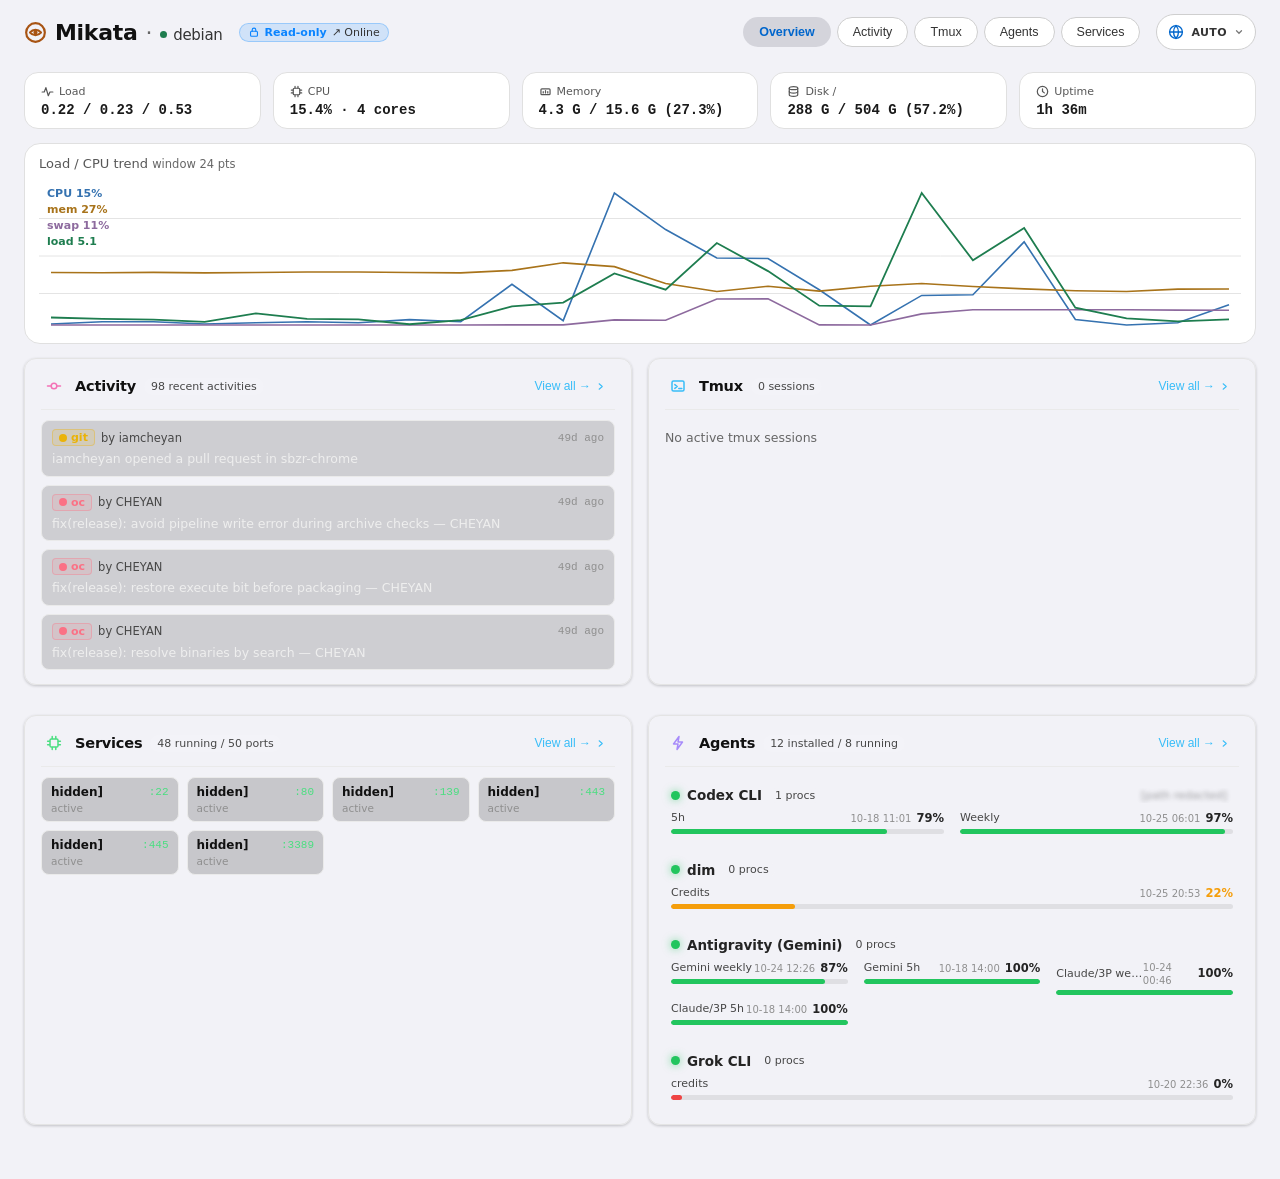
==== commit 6e044818: "Update sanitized static snapshot 2026-10-18T00:00:39Z" ====
--- a/index.html
+++ b/index.html
@@ -10,13 +10,18 @@
 (()=>{try{const langs=["zh","en","ja"],base=x=>String(x||"").toLowerCase().split("-")[0],valid=x=>langs.includes(x),q=new URLSearchParams(location.search),query=base(q.get("lang")),saved=localStorage.getItem("svc-lang"),device=base((navigator.languages&&navigator.languages[0])||navigator.language)||"zh",target=valid(query)?query:(valid(saved)?saved:(valid(device)?device:"zh"));if(document.documentElement.classList.contains("is-readonly")){const file=target==="zh"?"index.html":`index-${target}.html`,dir=location.pathname.endsWith("/")?location.pathname:location.pathname.slice(0,location.pathname.lastIndexOf("/")+1),path=dir+file;if(location.pathname!==path)location.replace(path+location.search+location.hash)}else if(!query&&valid(saved)){q.set("lang",saved);location.replace(location.pathname+"?"+q.toString()+location.hash)}}catch(e){}})();</script>
 <title>Mikata · debian</title>
 <link rel="icon" href='data:image/svg+xml,<svg xmlns="http://www.w3.org/2000/svg" viewBox="0 0 32 32"><circle cx="16" cy="16" r="16" fill="%23141519"/><path d="M9 16C12.2 11.2 19.8 11.2 23 16M9 16C12.2 20.8 19.8 20.8 23 16" stroke="%23F4F0E6" stroke-width="2.4" fill="none" stroke-linecap="round"/><circle cx="16" cy="16" r="3" fill="%23E2604C"/></svg>'>
-<link rel="stylesheet" href="./static/app.css?v=8b53e31e891d">
+<link rel="stylesheet" href="./static/app.css?v=6eb0f5fde04f">
+<svg style="display:none;" aria-hidden="true">
+  <defs>
+    <path id="bird" fill="currentColor" fill-rule="evenodd" d="M1.5 5.5C1.3 5.7 1.2 6.5 1.2 6.9C1.2 6.9 1.2 7 1.2 7.1C1.1 7.4 1.3 8 1.4 8.3C1.4 8.4 1.5 8.5 1.5 8.7C1.5 8.9 1.7 9 1.8 9.3C2.2 9.9 2.2 10 2.3 10.1C2.4 10.2 2.5 10.3 2.6 10.5C2.8 10.8 3 11.1 3.2 11.3C3.3 11.3 3.4 11.6 3.6 11.8C3.8 12 4.1 12.4 4.2 12.5C4.7 13 5.2 13.7 5.4 13.9C6 14.5 6.5 15.1 6.7 15.3C6.7 15.4 6.9 15.5 6.9 15.7C7.3 15.9 7.7 16.5 7.9 16.8C7.9 16.8 8 16.9 8 16.9C8.1 16.9 8.2 17.2 8.2 17.3C8.2 17.3 8.1 17.2 8.1 17.1C7.9 16.9 7.9 16.9 7.6 16.6C7.5 16.5 7.4 16.5 7.4 16.3C7.2 16.2 6.7 15.7 6.3 15.2C6.1 15.1 6 14.9 6 14.9C5.9 14.8 5.7 14.7 5.7 14.6C5.6 14.5 5.4 14.3 5.3 14.2C5.1 14.1 4.9 13.8 4.7 13.5C4.5 13.3 4.2 13.1 4.1 12.9C4.1 12.9 3.8 12.7 3.8 12.5C3.5 12.3 3 11.8 2.8 11.4C1.8 10.5 0.9 9.6 0.7 9.6C0.6 9.7 0.6 9.8 0.5 10C0.5 10.1 0.6 10.2 0.5 10.3C0.5 10.4 0.6 10.5 0.6 10.6C0.5 10.7 0.5 10.9 0.6 11C0.5 11.1 0.6 11.4 0.6 11.5C0.9 12.9 1.3 13.8 2.8 14.9C2.9 15.1 3.3 15.3 3.4 15.4C3.4 15.5 3.6 15.6 3.7 15.7C4.2 16 6.4 17.8 7 18.4C7.4 18.8 7.4 18.8 7.5 18.9C7.6 19 7.7 19 7.7 19.1C7.7 19.2 7.8 19.2 7.9 19.2C7.9 19.3 8.1 19.4 8.1 19.5C8.2 19.6 8.2 19.7 8.3 19.7C8.3 19.7 8.3 19.7 8.2 19.7C8.2 19.6 8.1 19.6 8 19.6C7.9 19.5 7.9 19.4 7.8 19.4C7.7 19.3 7.6 19.2 7.6 19.2C7.6 19.1 7.5 19 7.3 18.9C7.2 18.9 6.9 18.6 6.7 18.4C6.1 17.8 4.5 16.6 3.5 16C3.4 15.8 3 15.6 2.9 15.5C2.6 15.3 1.5 14.6 0.9 14.3C0.7 14.1 0.6 14.1 0.6 14.2C0.5 14.5 0.8 15.9 0.9 16.1C0.9 16.2 1 16.2 0.9 16.3C1.2 16.8 1.9 17.6 2.7 18.3C2.8 18.5 4 19.2 4.7 19.5C6.2 20.5 6.6 20.7 7.4 21.5C8.2 22.2 8.7 22.7 9.3 23.6C9.5 24.1 9.9 24.4 10.3 25.3C10.4 25.5 10.5 25.8 10.5 25.8C10.7 25.8 10.8 25.7 11 25.4C11.6 25 11.9 24.6 12.3 24.3C12.8 24 13 23.8 13 23.7C13.1 23.7 13.1 23.8 13 24C12 24.8 11 26 10.2 26.9C10.1 27.1 9.9 27.5 9.7 27.7C9.5 27.8 9.4 28 9.4 28C9.4 28 9.3 28.3 9.1 28.5C8.6 29.2 7.7 30.8 7.7 30.9C7.7 31 7.8 31 8.3 30.8C9 30.4 9.5 30.2 10.4 30C11.7 29.6 12.5 29.6 11.6 30C10.5 30.2 9.7 30.6 9.2 31.2C8.8 31.7 8.8 31.7 9.3 31.7C10.1 31.8 10.9 31.9 11.6 32.2C12.8 32.7 13.5 33.1 15.5 34.8C16.4 35.5 17.3 36.2 17.8 36.4C17.9 36.5 18.1 36.7 18.2 36.8C19.1 37.3 21.2 38.1 22.3 38.3C22.4 38.3 22.7 38.3 22.8 38.3C22.8 38.5 23 38.5 23 38.5C23.1 38.5 23.2 38.5 23.3 38.5C23.6 38.6 25.9 38.6 26.1 38.5C26.2 38.5 26.3 38.5 26.4 38.5C26.5 38.5 26.6 38.5 26.7 38.3C26.7 38.3 27 38.3 27.1 38.3C28.3 38.1 30.2 37.3 31.4 36.7C31.5 36.7 31.7 36.4 31.8 36.4C32.2 36.2 33.2 35.4 33.4 35.2C34.2 34.5 35.5 33 35.8 32.6C35.8 32.5 36 32.2 36.1 32C36.4 31.8 36.6 31.4 36.6 31.2C36.7 31.1 36.8 30.9 36.9 30.8C37.2 30.4 37.5 29.6 37.7 29.2C37.7 29.1 37.8 28.7 37.9 28.7C38.1 28.5 38.4 27.1 38.5 26.8C39 25.2 39.1 23.7 39 22.4C39 22.2 38.9 21.9 38.9 21.8C38.9 21.7 38.9 21.6 38.9 21.4C38.6 20.5 38.5 19.9 38.2 19C37.9 18.5 37.5 17.5 37.3 17.2C37 16.8 36.8 15.8 36.8 15.2C36.8 13.8 37.7 12.7 39.6 12.2C40.1 12.1 41.3 11.8 42.1 11.7C43.5 11.5 43.5 11.5 43.4 11.3C42.9 10.7 40.9 9.9 39.2 9.7C37.9 9.5 38.1 9.5 37.6 9C37 8.6 36.4 8 36 7.9C36 7.8 35.8 7.8 35.7 7.7C35.1 7.3 34.2 7 33.1 6.9C32.6 6.7 31.6 6.9 31 7C29.6 7.3 28.3 8 27.3 9.2C26.7 9.8 26.2 10.8 25.7 11.7C25.5 12.1 24.8 13.4 24.7 13.7C24.6 13.9 24.5 14.1 24.1 14.7C23.5 15.7 22.1 16.9 20.6 17.8C20.5 18 20.3 18.2 20.1 18.3C19.7 18.5 19.4 18.8 19.1 19C18.9 19.1 18.7 19.3 18.5 19.4C18 19.8 17.2 20.3 17 20.5C16.9 20.5 16.8 20.6 16.7 20.7C16.3 20.8 16.1 20.9 16 20.9C15.5 20.8 14.9 20.5 14.2 20.2C13.7 19.8 12.7 18.9 12.4 18.6C12.3 18.5 12.2 18.4 12.1 18.2C11.9 18 11.2 17.1 11 16.6C10.9 16.5 10.8 16.4 10.7 16.3C10.7 16.2 10.6 16.1 10.6 15.9C10.5 15.9 10.4 15.7 10.4 15.6C10.3 15.5 10.2 15.2 10.1 15C10 14.8 9.8 14.4 9.7 14.2C9.6 14 9.5 13.7 9.4 13.6C9.4 13.4 9.3 13.2 9.2 13C9.2 12.8 9 12.6 9 12.5C8.9 12.3 8.7 12.1 8.7 12C8.7 12 8.5 11.7 8.5 11.7C8.3 11.2 8.2 10.9 7.5 10C6.4 8.3 4.2 6.4 2.7 5.8C2 5.5 1.6 5.4 1.5 5.5ZM28.4 16.7C29.2 16.9 29.7 17.2 29.9 17.7C30.1 18.2 30 18.9 29.6 19.4C29.2 19.9 28.2 20.9 27.6 21.2C26.8 21.7 25.3 22.4 24.2 22.7C23.9 22.8 23.6 22.9 23.5 22.9C22.8 23.2 20.7 23.7 19.6 24C19 24.2 18.4 24.3 18.1 24.4C17.9 24.4 16.1 24.9 15.3 25.1C14.6 25.2 14.7 25.1 15.7 23.6C16.4 22.7 18.5 20.6 19.4 19.9C20.8 18.8 21.4 18.4 23.2 17.6C23.8 17.4 25.6 16.8 25.9 16.8C25.9 16.8 26.3 16.8 26.6 16.7C26.8 16.7 28.2 16.7 28.4 16.7ZM30.4 20.2C30.5 20.3 30.6 20.6 30.6 20.7C31.7 23.1 33.4 24.6 35.6 25.3C36.1 25.5 36.7 25.7 37.2 25.8C37.7 25.8 37.8 25.9 37.8 26.1C37.7 26.2 37.7 26.3 37.7 26.5C37.7 26.6 37.7 26.8 37.6 27C37.4 28.5 36.8 29.9 36.1 31C36.1 31.2 35.9 31.4 35.9 31.6C35.7 31.9 35.2 32.6 34.7 33.3C32.6 35.6 29.7 37.3 26.6 37.8C26.5 37.8 26.3 37.9 26.2 37.9C25.8 37.9 23.7 37.9 23.3 37.9C23.2 37.9 23 37.8 22.9 37.8C21.1 37.6 19.3 36.8 18 35.7C17.7 35.4 17 34.7 16.8 34.5C16.3 33.8 16.1 33 16.3 32.5C16.5 31.8 16.8 31.6 17.9 31.1C19.1 30.5 19.4 30.4 20.2 30C21.4 29.4 23.2 28.4 23.9 27.9C23.9 27.8 24.2 27.7 24.5 27.6C26.3 26.3 28 24.6 28.9 22.9C29.5 22.2 29.7 21.6 29.9 20.7C30.1 20 30.2 19.9 30.4 20.2Z"/>
+  </defs>
+</svg>
 <header>
   <!-- topbar: 左=品牌 Mikata(守护之眼纹 logo) · 服务器名(绿点=在线), 右=分类条+刷新。 -->
   <h1 title="Mikata · 服务一览"><a class="h-home-link" href="./" aria-label="返回首页"><span class="h-logo" aria-hidden="true"><svg class="ic" width="23" height="23" viewBox="0 0 16 16" fill="none" stroke="currentColor" stroke-width="1.5" stroke-linecap="round" stroke-linejoin="round" aria-hidden="true"><circle cx="8" cy="8" r="6.5"/><path d="M4.2 8C6.2 5.6 9.8 5.6 11.8 8M4.2 8C6.2 10.4 9.8 10.4 11.8 8"/><circle cx="8" cy="8" r="1.4" fill="currentColor" stroke="none"/></svg></span><span class="h-brand">Mikata</span></a><span class="h-sep" aria-hidden="true">·</span><span class="h-host"><span class="h-server" aria-hidden="true"></span>debian</span></h1>
   <span class="h-conn" id="conn-grid"></span>
   <span class="meta" id="meta-line" hidden>
-    <span id="updated">2026-10-11 04:12:55</span> <span id="count">0</span>
+    <span id="updated">2026-10-18 09:00:22</span> <span id="count">0</span>
   </span>
   <span class="spacer"></span>
   <!-- 桌面端分类条(右上角): 概览/服务/Goal/管理; 移动端使用底部页签 -->
@@ -46,13 +51,6 @@
       title="点击刷新 · 长按锁定/解锁自动刷新" aria-label="点击刷新 · 长按锁定/解锁自动刷新" aria-pressed="false"><svg class="ic" width="20" height="20" viewBox="0 0 16 16" fill="none" stroke="currentColor" stroke-width="1.5" stroke-linecap="round" stroke-linejoin="round" aria-hidden="true"><path d="M13.6 8a5.6 5.6 0 1 1-1.7-4"/><path d="M12.3 1.4v2.8H9.5"/></svg><span class="ic-badge"><svg class="ic" width="9" height="9" viewBox="0 0 16 16" fill="none" stroke="currentColor" stroke-width="1.5" stroke-linecap="round" stroke-linejoin="round" aria-hidden="true"><rect x="3.4" y="7" width="9.2" height="6.6" rx="1.3"/><path d="M5.6 7V5.2a2.4 2.4 0 0 1 4.8 0V7"/></svg></span></span>
 <main>
 <div id="pages">
-<div class="statuscard" id="statuscard" role="button" tabindex="0">
-  <div class="sc-head"><span class="sc-ico" id="sc-ico"><svg class="ic" width="28" height="28" viewBox="0 0 16 16" fill="none" stroke="currentColor" stroke-width="1.5" stroke-linecap="round" stroke-linejoin="round" aria-hidden="true"><path d="M8 1.5A6.5 6.5 0 1 1 1.5 8"/></svg></span><span class="sc-big" id="sc-text">读取中…</span>
-    <a id="gh-link" href="https://github.com/iamcheyan/svc-dashboard" target="_blank" rel="noopener" title="GitHub 仓库" aria-label="GitHub 仓库">
-      <svg width="18" height="18" viewBox="0 0 16 16" fill="currentColor" aria-hidden="true"><path d="M8 0C3.58 0 0 3.58 0 8c0 3.54 2.29 6.53 5.47 7.59.4.07.55-.17.55-.38 0-.19-.01-.82-.01-1.49-2.01.37-2.53-.49-2.69-.94-.09-.23-.48-.94-.82-1.13-.28-.15-.68-.52-.01-.53.63-.01 1.08.58 1.23.82.72 1.21 1.87.87 2.33.66.07-.52.28-.87.51-1.07-1.78-.2-3.64-.89-3.64-3.95 0-.87.31-1.59.82-2.15-.08-.2-.36-1.02.08-2.12 0 0 .67-.21 2.2.82.64-.18 1.32-.27 2-.27s1.36.09 2 .27c1.53-1.04 2.2-.82 2.2-.82.44 1.1.16 1.92.08 2.12.51.56.82 1.27.82 2.15 0 3.07-1.87 3.75-3.65 3.95.29.25.54.73.54 1.48 0 1.07-.01 1.93-.01 2.2 0 .21.15.46.55.38A8.01 8.01 0 0 0 16 8c0-4.42-3.58-8-8-8z"/></svg>
-    </a></div>
-  <div class="sc-sub"><span id="sc-fresh"></span><span class="stale" id="sc-stale" hidden> 数据过期</span></div>
-</div>
 <div class="sysbar" id="sysbar"><div class="stat" data-k="load"><div class="label">负载</div><div class="value">—</div></div><div class="stat" data-k="cpu"><div class="label">CPU</div><div class="value">—</div></div><div class="stat" data-k="mem"><div class="label">内存</div><div class="value">—</div></div><div class="stat" data-k="disk"><div class="label">磁盘 /</div><div class="value">—</div></div><div class="stat" data-k="up"><div class="label">运行</div><div class="value">—</div></div></div>
 <div class="gpanel" id="chart-wrap">
   <h2>负载 / CPU 趋势 <span class="ghint" id="chart-win"></span></h2>
@@ -81,7 +79,7 @@
   <div class="gpanel hp-portal-card" id="hp-card-tmux">
     <div class="hp-portal-header">
       <div class="hp-portal-title">
-        <span class="hp-portal-ico" style="color:#38bdf8;"><svg class="ic" width="16" height="16" viewBox="0 0 16 16" fill="none" stroke="currentColor" stroke-width="1.5" stroke-linecap="round" stroke-linejoin="round" aria-hidden="true"><circle cx="8" cy="8" r="4.5" fill="currentColor" stroke="none"/></svg></span>
+        <span class="hp-portal-ico" style="color:#38bdf8;"><svg class="ic" width="16" height="16" viewBox="0 0 16 16" fill="none" stroke="currentColor" stroke-width="1.5" stroke-linecap="round" stroke-linejoin="round" aria-hidden="true"><rect x="2" y="3" width="12" height="10" rx="1.5"/><path d="m4.8 6.6 2.4 1.9-2.4 1.9M8.8 10.4h3"/></svg></span>
         <h3>Tmux</h3>
         <span class="hp-portal-badge" id="hp-badge-tmux"></span>
       </div>
@@ -129,12 +127,11 @@
   </div>
 </div>
 
-<div class="gpanel" id="tmux-panel"><div class="tmux-header"><h2>Tmux 会话中枢 <span class="ghint">实时终端、活动窗格与智能体联动</span></h2><div class="tmux-search-wrap"><input type="search" id="tmux-search" placeholder="搜索会话名、窗口、命令或路径…" autocomplete="off" /></div></div><div class="tmux-summary-stats" id="tmux-stats"></div><div class="filters tmux-filters" id="tmux-filters"><span class="chip active" data-tf="all" role="button" tabindex="0">全部 <span id="n-tf-all"></span></span><span class="chip" data-tf="agent" role="button" tabindex="0"><svg class="ic" width="13" height="13" viewBox="0 0 16 16" fill="none" stroke="currentColor" stroke-width="1.5" stroke-linecap="round" stroke-linejoin="round" aria-hidden="true"><circle cx="8" cy="8" r="4.5" fill="currentColor" stroke="none"/></svg> 智能体 <span id="n-tf-agent"></span></span><span class="chip" data-tf="resumable" role="button" tabindex="0"><svg class="ic" width="13" height="13" viewBox="0 0 16 16" fill="none" stroke="currentColor" stroke-width="1.5" stroke-linecap="round" stroke-linejoin="round" aria-hidden="true"><circle cx="8" cy="8" r="4.5" fill="currentColor" stroke="none"/></svg> 待唤醒任务 <span id="n-tf-resumable"></span></span><span class="chip" data-tf="standalone" role="button" tabindex="0"><svg class="ic" width="13" height="13" viewBox="0 0 16 16" fill="none" stroke="currentColor" stroke-width="1.5" stroke-linecap="round" stroke-linejoin="round" aria-hidden="true"><rect x="4" y="4" width="8" height="8" rx="1.3"/><path d="M6.2 1.6v2M9.8 1.6v2M6.2 12.4v2M9.8 12.4v2M1.6 6.2h2M1.6 9.8h2M12.4 6.2h2M12.4 9.8h2"/></svg> 独立进程 <span id="n-tf-standalone"></span></span><span class="chip" data-tf="attached" role="button" tabindex="0">已挂载 <span id="n-tf-attached"></span></span><span class="chip" data-tf="detached" role="button" tabindex="0">后台 <span id="n-tf-detached"></span></span></div><div id="tmux-body"><div class="gempty">加载中…</div></div></div>
+<div class="gpanel" id="tmux-panel"><div class="tmux-header"><h2>Tmux 会话中枢 <span class="ghint">实时终端、活动窗格与智能体联动</span></h2><div class="tmux-header-actions"><button class="btn-ts-action btn-tmux-primary" id="btn-tmux-new-open" type="button"><svg class="ic" width="13" height="13" viewBox="0 0 16 16" fill="none" stroke="currentColor" stroke-width="1.5" stroke-linecap="round" stroke-linejoin="round" aria-hidden="true"><path d="m3 5 4 3-4 3M8 11h5"/></svg> <span>新建智能体终端</span></button></div></div><div class="tmux-summary-stats" id="tmux-stats"></div><div class="filters tmux-filters" id="tmux-filters"><span class="chip active" data-tf="all" role="button" tabindex="0">全部 <span id="n-tf-all"></span></span><span class="chip" data-tf="agent" role="button" tabindex="0"><svg class="ic" width="13" height="13" viewBox="0 0 16 16" fill="none" stroke="currentColor" stroke-width="1.5" stroke-linecap="round" stroke-linejoin="round" aria-hidden="true"><rect x="3" y="5.4" width="10" height="7.4" rx="1.6"/><path d="M8 5.4V3.4"/><circle cx="8" cy="2.7" r="0.9"/><path d="M6.1 9.2h.01M9.9 9.2h.01"/></svg> 智能体 <span id="n-tf-agent"></span></span><span class="chip" data-tf="resumable" role="button" tabindex="0"><svg class="ic" width="13" height="13" viewBox="0 0 16 16" fill="none" stroke="currentColor" stroke-width="1.5" stroke-linecap="round" stroke-linejoin="round" aria-hidden="true"><circle cx="8" cy="8" r="6.2"/><circle cx="8" cy="8" r="2.8"/><circle cx="8" cy="8" r="0.7" fill="currentColor" stroke="none"/></svg> 待唤醒任务 <span id="n-tf-resumable"></span></span><span class="chip" data-tf="standalone" role="button" tabindex="0"><svg class="ic" width="13" height="13" viewBox="0 0 16 16" fill="none" stroke="currentColor" stroke-width="1.5" stroke-linecap="round" stroke-linejoin="round" aria-hidden="true"><rect x="4" y="4" width="8" height="8" rx="1.3"/><path d="M6.2 1.6v2M9.8 1.6v2M6.2 12.4v2M9.8 12.4v2M1.6 6.2h2M1.6 9.8h2M12.4 6.2h2M12.4 9.8h2"/></svg> 独立进程 <span id="n-tf-standalone"></span></span><span class="chip" data-tf="attached" role="button" tabindex="0">已挂载 <span id="n-tf-attached"></span></span><span class="chip" data-tf="detached" role="button" tabindex="0">后台 <span id="n-tf-detached"></span></span></div><div id="tmux-body"><div class="gempty">加载中…</div></div></div>
 <div class="gpanel" id="activity-page" hidden>
   <div class="act-header">
     <h2>活动流 <span class="ghint">本地提交与 GitHub 动态合并时间线</span></h2>
   </div>
-  <div class="act-repos-bar" id="act-repos-bar"></div>
   <div class="filters act-filters" id="act-filters">
     <span class="chip active" data-af="all" role="button" tabindex="0">全部 <span id="n-act-all"></span></span>
     <span class="chip" data-af="commit" role="button" tabindex="0">Git 提交 <span id="n-act-commit"></span></span>
@@ -200,47 +197,43 @@
 <tr><td class="name"><span class="svc">?</span><span class="badge badge-direct">进程</span></td><td class="port" data-label="端口"><a href="http://127.0.0.1:443/" target="_blank" rel="noopener">443</a></td><td class="addr" data-label="监听地址">fd7a:115c:a1e0::c034:db69 </td><td class="pid" data-label="PID">?</td><td class="cmd" data-label="启动命令"><div class="cmd-cell"><span class="cmd-text">[命令已隐藏]</span></div></td><td class="cwd" data-label="工作目录"><div class="cmd-cell"><span class="cmd-text">—</span></div></td></tr>
 <tr><td class="name"><span class="svc">?</span><span class="badge badge-direct">进程</span></td><td class="port" data-label="端口"><a href="http://127.0.0.1:445/" target="_blank" rel="noopener">445</a></td><td class="addr" data-label="监听地址">0.0.0.0 </td><td class="pid" data-label="PID">?</td><td class="cmd" data-label="启动命令"><div class="cmd-cell"><span class="cmd-text">[命令已隐藏]</span></div></td><td class="cwd" data-label="工作目录"><div class="cmd-cell"><span class="cmd-text">—</span></div></td></tr>
 <tr><td class="name"><span class="svc">?</span><span class="badge badge-direct">进程</span></td><td class="port" data-label="端口"><a href="http://127.0.0.1:445/" target="_blank" rel="noopener">445</a></td><td class="addr" data-label="监听地址">:: </td><td class="pid" data-label="PID">?</td><td class="cmd" data-label="启动命令"><div class="cmd-cell"><span class="cmd-text">[命令已隐藏]</span></div></td><td class="cwd" data-label="工作目录"><div class="cmd-cell"><span class="cmd-text">—</span></div></td></tr>
-<tr><td class="name"><span class="svc">?</span><span class="badge badge-direct">进程</span></td><td class="port" data-label="端口"><a href="http://127.0.0.1:2283/" target="_blank" rel="noopener">2283</a></td><td class="addr" data-label="监听地址">0.0.0.0 </td><td class="pid" data-label="PID">?</td><td class="cmd" data-label="启动命令"><div class="cmd-cell"><span class="cmd-text">[命令已隐藏]</span></div></td><td class="cwd" data-label="工作目录"><div class="cmd-cell"><span class="cmd-text">—</span></div></td></tr>
-<tr><td class="name"><span class="svc">?</span><span class="badge badge-direct">进程</span></td><td class="port" data-label="端口"><a href="http://127.0.0.1:2283/" target="_blank" rel="noopener">2283</a></td><td class="addr" data-label="监听地址">:: </td><td class="pid" data-label="PID">?</td><td class="cmd" data-label="启动命令"><div class="cmd-cell"><span class="cmd-text">[命令已隐藏]</span></div></td><td class="cwd" data-label="工作目录"><div class="cmd-cell"><span class="cmd-text">—</span></div></td></tr>
-<tr><td class="name"><span class="svc">ServerCore.dll</span><span class="badge badge-direct">进程</span></td><td class="port" data-label="端口"><a href="http://127.0.0.1:3000/" target="_blank" rel="noopener">3000</a></td><td class="addr" data-label="监听地址">127.0.0.1 <span class="local">仅本机</span></td><td class="pid" data-label="PID">3581653</td><td class="cmd" data-label="启动命令"><div class="cmd-cell"><span class="cmd-text">[命令已隐藏]</span></div></td><td class="cwd" data-label="工作目录"><div class="cmd-cell"><span class="cmd-text">[路径已隐藏]</span></div></td></tr>
 <tr><td class="name"><span class="svc">?</span><span class="badge badge-direct">进程</span></td><td class="port" data-label="端口"><a href="http://127.0.0.1:3389/" target="_blank" rel="noopener">3389</a></td><td class="addr" data-label="监听地址">:: </td><td class="pid" data-label="PID">?</td><td class="cmd" data-label="启动命令"><div class="cmd-cell"><span class="cmd-text">[命令已隐藏]</span></div></td><td class="cwd" data-label="工作目录"><div class="cmd-cell"><span class="cmd-text">—</span></div></td></tr>
-<tr><td class="name"><span class="svc">magpie</span><span class="badge badge-systemd">进程</span><span class="detail" title="systemd 单元">magpie.service</span></td><td class="port" data-label="端口"><a href="http://127.0.0.1:3425/" target="_blank" rel="noopener">3425</a></td><td class="addr" data-label="监听地址">127.0.0.1 <span class="local">仅本机</span></td><td class="pid" data-label="PID">349289</td><td class="cmd" data-label="启动命令"><div class="cmd-cell"><span class="cmd-text">[命令已隐藏]</span></div></td><td class="cwd" data-label="工作目录"><div class="cmd-cell"><span class="cmd-text">[路径已隐藏]</span></div></td></tr>
+<tr><td class="name"><span class="svc">magpie</span><span class="badge badge-systemd">进程</span><span class="detail" title="systemd 单元">magpie.service</span></td><td class="port" data-label="端口"><a href="http://127.0.0.1:3425/" target="_blank" rel="noopener">3425</a></td><td class="addr" data-label="监听地址">127.0.0.1 <span class="local">仅本机</span></td><td class="pid" data-label="PID">7284</td><td class="cmd" data-label="启动命令"><div class="cmd-cell"><span class="cmd-text">[命令已隐藏]</span></div></td><td class="cwd" data-label="工作目录"><div class="cmd-cell"><span class="cmd-text">[路径已隐藏]</span></div></td></tr>
+<tr><td class="name"><span class="svc">magpie</span><span class="badge badge-systemd">进程</span><span class="detail" title="systemd 单元">magpie.service</span></td><td class="port" data-label="端口"><a href="http://127.0.0.1:3426/" target="_blank" rel="noopener">3426</a></td><td class="addr" data-label="监听地址">127.0.0.1 <span class="local">仅本机</span></td><td class="pid" data-label="PID">7284</td><td class="cmd" data-label="启动命令"><div class="cmd-cell"><span class="cmd-text">[命令已隐藏]</span></div></td><td class="cwd" data-label="工作目录"><div class="cmd-cell"><span class="cmd-text">[路径已隐藏]</span></div></td></tr>
 <tr><td class="name"><span class="svc">?</span><span class="badge badge-direct">进程</span></td><td class="port" data-label="端口"><a href="http://127.0.0.1:5355/" target="_blank" rel="noopener">5355</a></td><td class="addr" data-label="监听地址">0.0.0.0 </td><td class="pid" data-label="PID">?</td><td class="cmd" data-label="启动命令"><div class="cmd-cell"><span class="cmd-text">[命令已隐藏]</span></div></td><td class="cwd" data-label="工作目录"><div class="cmd-cell"><span class="cmd-text">—</span></div></td></tr>
 <tr><td class="name"><span class="svc">?</span><span class="badge badge-direct">进程</span></td><td class="port" data-label="端口"><a href="http://127.0.0.1:5355/" target="_blank" rel="noopener">5355</a></td><td class="addr" data-label="监听地址">:: </td><td class="pid" data-label="PID">?</td><td class="cmd" data-label="启动命令"><div class="cmd-cell"><span class="cmd-text">[命令已隐藏]</span></div></td><td class="cwd" data-label="工作目录"><div class="cmd-cell"><span class="cmd-text">—</span></div></td></tr>
-<tr><td class="name"><span class="svc">Xvnc</span><span class="badge badge-systemd">进程</span><span class="detail" title="systemd 单元">webdesktop.service</span></td><td class="port" data-label="端口"><a href="http://127.0.0.1:5900/" target="_blank" rel="noopener">5900</a></td><td class="addr" data-label="监听地址">127.0.0.1 <span class="local">仅本机</span></td><td class="pid" data-label="PID">3027238</td><td class="cmd" data-label="启动命令"><div class="cmd-cell"><span class="cmd-text">[命令已隐藏]</span></div></td><td class="cwd" data-label="工作目录"><div class="cmd-cell"><span class="cmd-text">[路径已隐藏]</span></div></td></tr>
-<tr><td class="name"><span class="svc">Xvnc</span><span class="badge badge-systemd">进程</span><span class="detail" title="systemd 单元">webdesktop.service</span></td><td class="port" data-label="端口"><a href="http://127.0.0.1:5900/" target="_blank" rel="noopener">5900</a></td><td class="addr" data-label="监听地址">::1 <span class="local">仅本机</span></td><td class="pid" data-label="PID">3027238</td><td class="cmd" data-label="启动命令"><div class="cmd-cell"><span class="cmd-text">[命令已隐藏]</span></div></td><td class="cwd" data-label="工作目录"><div class="cmd-cell"><span class="cmd-text">[路径已隐藏]</span></div></td></tr>
-<tr><td class="name"><span class="svc">websockify</span><span class="badge badge-systemd">进程</span><span class="detail" title="systemd 单元">webdesktop.service</span></td><td class="port" data-label="端口"><a href="http://127.0.0.1:6080/" target="_blank" rel="noopener">6080</a></td><td class="addr" data-label="监听地址">127.0.0.1 <span class="local">仅本机</span></td><td class="pid" data-label="PID">3027250</td><td class="cmd" data-label="启动命令"><div class="cmd-cell"><span class="cmd-text">[命令已隐藏]</span></div></td><td class="cwd" data-label="工作目录"><div class="cmd-cell"><span class="cmd-text">[路径已隐藏]</span></div></td></tr>
-<tr><td class="name"><span class="svc">server.py</span><span class="badge badge-systemd">进程</span><span class="detail" title="systemd 单元">hermes-screen-viewer.service</span></td><td class="port" data-label="端口"><a href="http://127.0.0.1:6088/" target="_blank" rel="noopener">6088</a></td><td class="addr" data-label="监听地址">127.0.0.1 <span class="local">仅本机</span></td><td class="pid" data-label="PID">3659958</td><td class="cmd" data-label="启动命令"><div class="cmd-cell"><span class="cmd-text">[命令已隐藏]</span></div></td><td class="cwd" data-label="工作目录"><div class="cmd-cell"><span class="cmd-text">[路径已隐藏]</span></div></td></tr>
-<tr><td class="name"><span class="svc">ServerCore.dll</span><span class="badge badge-direct">进程</span></td><td class="port" data-label="端口"><a href="http://127.0.0.1:7000/" target="_blank" rel="noopener">7000</a></td><td class="addr" data-label="监听地址">127.0.0.1 <span class="local">仅本机</span></td><td class="pid" data-label="PID">3581653</td><td class="cmd" data-label="启动命令"><div class="cmd-cell"><span class="cmd-text">[命令已隐藏]</span></div></td><td class="cwd" data-label="工作目录"><div class="cmd-cell"><span class="cmd-text">[路径已隐藏]</span></div></td></tr>
-<tr><td class="name"><span class="svc">?</span><span class="badge badge-direct">进程</span></td><td class="port" data-label="端口"><a href="http://127.0.0.1:7863/" target="_blank" rel="noopener">7863</a></td><td class="addr" data-label="监听地址">0.0.0.0 </td><td class="pid" data-label="PID">?</td><td class="cmd" data-label="启动命令"><div class="cmd-cell"><span class="cmd-text">[命令已隐藏]</span></div></td><td class="cwd" data-label="工作目录"><div class="cmd-cell"><span class="cmd-text">—</span></div></td></tr>
-<tr><td class="name"><span class="svc">?</span><span class="badge badge-direct">进程</span></td><td class="port" data-label="端口"><a href="http://127.0.0.1:7863/" target="_blank" rel="noopener">7863</a></td><td class="addr" data-label="监听地址">:: </td><td class="pid" data-label="PID">?</td><td class="cmd" data-label="启动命令"><div class="cmd-cell"><span class="cmd-text">[命令已隐藏]</span></div></td><td class="cwd" data-label="工作目录"><div class="cmd-cell"><span class="cmd-text">—</span></div></td></tr>
-<tr><td class="name"><span class="svc">python3</span><span class="badge badge-direct">进程</span></td><td class="port" data-label="端口"><a href="http://127.0.0.1:8000/" target="_blank" rel="noopener">8000</a></td><td class="addr" data-label="监听地址">127.0.0.1 <span class="local">仅本机</span></td><td class="pid" data-label="PID">1570439</td><td class="cmd" data-label="启动命令"><div class="cmd-cell"><span class="cmd-text">[命令已隐藏]</span></div></td><td class="cwd" data-label="工作目录"><div class="cmd-cell"><span class="cmd-text">[路径已隐藏]</span></div></td></tr>
-<tr><td class="name"><span class="svc">?</span><span class="badge badge-direct">进程</span></td><td class="port" data-label="端口"><a href="http://127.0.0.1:8089/" target="_blank" rel="noopener">8089</a></td><td class="addr" data-label="监听地址">0.0.0.0 </td><td class="pid" data-label="PID">?</td><td class="cmd" data-label="启动命令"><div class="cmd-cell"><span class="cmd-text">[命令已隐藏]</span></div></td><td class="cwd" data-label="工作目录"><div class="cmd-cell"><span class="cmd-text">—</span></div></td></tr>
-<tr><td class="name"><span class="svc">?</span><span class="badge badge-direct">进程</span></td><td class="port" data-label="端口"><a href="http://127.0.0.1:8089/" target="_blank" rel="noopener">8089</a></td><td class="addr" data-label="监听地址">:: </td><td class="pid" data-label="PID">?</td><td class="cmd" data-label="启动命令"><div class="cmd-cell"><span class="cmd-text">[命令已隐藏]</span></div></td><td class="cwd" data-label="工作目录"><div class="cmd-cell"><span class="cmd-text">—</span></div></td></tr>
-<tr><td class="name"><span class="svc">syncthing</span><span class="badge badge-systemd">进程</span><span class="detail" title="systemd 单元">syncthing.service</span></td><td class="port" data-label="端口"><a href="http://127.0.0.1:8384/" target="_blank" rel="noopener">8384</a></td><td class="addr" data-label="监听地址">:: </td><td class="pid" data-label="PID">1455924</td><td class="cmd" data-label="启动命令"><div class="cmd-cell"><span class="cmd-text">[命令已隐藏]</span></div></td><td class="cwd" data-label="工作目录"><div class="cmd-cell"><span class="cmd-text">[路径已隐藏]</span></div></td></tr>
+<tr><td class="name"><span class="svc">Xvnc</span><span class="badge badge-systemd">进程</span><span class="detail" title="systemd 单元">webdesktop.service</span></td><td class="port" data-label="端口"><a href="http://127.0.0.1:5900/" target="_blank" rel="noopener">5900</a></td><td class="addr" data-label="监听地址">127.0.0.1 <span class="local">仅本机</span></td><td class="pid" data-label="PID">1338</td><td class="cmd" data-label="启动命令"><div class="cmd-cell"><span class="cmd-text">[命令已隐藏]</span></div></td><td class="cwd" data-label="工作目录"><div class="cmd-cell"><span class="cmd-text">[路径已隐藏]</span></div></td></tr>
+<tr><td class="name"><span class="svc">Xvnc</span><span class="badge badge-systemd">进程</span><span class="detail" title="systemd 单元">webdesktop.service</span></td><td class="port" data-label="端口"><a href="http://127.0.0.1:5900/" target="_blank" rel="noopener">5900</a></td><td class="addr" data-label="监听地址">::1 <span class="local">仅本机</span></td><td class="pid" data-label="PID">1338</td><td class="cmd" data-label="启动命令"><div class="cmd-cell"><span class="cmd-text">[命令已隐藏]</span></div></td><td class="cwd" data-label="工作目录"><div class="cmd-cell"><span class="cmd-text">[路径已隐藏]</span></div></td></tr>
+<tr><td class="name"><span class="svc">wayvnc</span><span class="badge badge-systemd">进程</span><span class="detail" title="systemd 单元">inua-wayland-vnc.service</span></td><td class="port" data-label="端口"><a href="http://127.0.0.1:5901/" target="_blank" rel="noopener">5901</a></td><td class="addr" data-label="监听地址">127.0.0.1 <span class="local">仅本机</span></td><td class="pid" data-label="PID">89082</td><td class="cmd" data-label="启动命令"><div class="cmd-cell"><span class="cmd-text">[命令已隐藏]</span></div></td><td class="cwd" data-label="工作目录"><div class="cmd-cell"><span class="cmd-text">[路径已隐藏]</span></div></td></tr>
+<tr><td class="name"><span class="svc">websockify</span><span class="badge badge-systemd">进程</span><span class="detail" title="systemd 单元">webdesktop.service</span></td><td class="port" data-label="端口"><a href="http://127.0.0.1:6080/" target="_blank" rel="noopener">6080</a></td><td class="addr" data-label="监听地址">127.0.0.1 <span class="local">仅本机</span></td><td class="pid" data-label="PID">1436</td><td class="cmd" data-label="启动命令"><div class="cmd-cell"><span class="cmd-text">[命令已隐藏]</span></div></td><td class="cwd" data-label="工作目录"><div class="cmd-cell"><span class="cmd-text">[路径已隐藏]</span></div></td></tr>
+<tr><td class="name"><span class="svc">websockify</span><span class="badge badge-systemd">进程</span><span class="detail" title="systemd 单元">mobile-browser.service</span></td><td class="port" data-label="端口"><a href="http://127.0.0.1:6081/" target="_blank" rel="noopener">6081</a></td><td class="addr" data-label="监听地址">127.0.0.1 <span class="local">仅本机</span></td><td class="pid" data-label="PID">1421</td><td class="cmd" data-label="启动命令"><div class="cmd-cell"><span class="cmd-text">[命令已隐藏]</span></div></td><td class="cwd" data-label="工作目录"><div class="cmd-cell"><span class="cmd-text">[路径已隐藏]</span></div></td></tr>
+<tr><td class="name"><span class="svc">websockify</span><span class="badge badge-systemd">进程</span><span class="detail" title="systemd 单元">inua-wayland-novnc.service</span></td><td class="port" data-label="端口"><a href="http://127.0.0.1:6082/" target="_blank" rel="noopener">6082</a></td><td class="addr" data-label="监听地址">127.0.0.1 <span class="local">仅本机</span></td><td class="pid" data-label="PID">88462</td><td class="cmd" data-label="启动命令"><div class="cmd-cell"><span class="cmd-text">[命令已隐藏]</span></div></td><td class="cwd" data-label="工作目录"><div class="cmd-cell"><span class="cmd-text">[路径已隐藏]</span></div></td></tr>
+<tr><td class="name"><span class="svc">server.py</span><span class="badge badge-systemd">进程</span><span class="detail" title="systemd 单元">hermes-screen-viewer.service</span></td><td class="port" data-label="端口"><a href="http://127.0.0.1:6088/" target="_blank" rel="noopener">6088</a></td><td class="addr" data-label="监听地址">127.0.0.1 <span class="local">仅本机</span></td><td class="pid" data-label="PID">1139</td><td class="cmd" data-label="启动命令"><div class="cmd-cell"><span class="cmd-text">[命令已隐藏]</span></div></td><td class="cwd" data-label="工作目录"><div class="cmd-cell"><span class="cmd-text">[路径已隐藏]</span></div></td></tr>
+<tr><td class="name"><span class="svc">syncthing</span><span class="badge badge-systemd">进程</span><span class="detail" title="systemd 单元">syncthing.service</span></td><td class="port" data-label="端口"><a href="http://127.0.0.1:8384/" target="_blank" rel="noopener">8384</a></td><td class="addr" data-label="监听地址">:: </td><td class="pid" data-label="PID">1244</td><td class="cmd" data-label="启动命令"><div class="cmd-cell"><span class="cmd-text">[命令已隐藏]</span></div></td><td class="cwd" data-label="工作目录"><div class="cmd-cell"><span class="cmd-text">[路径已隐藏]</span></div></td></tr>
 <tr><td class="name"><span class="svc">?</span><span class="badge badge-direct">进程</span></td><td class="port" data-label="端口"><a href="http://127.0.0.1:8443/" target="_blank" rel="noopener">8443</a></td><td class="addr" data-label="监听地址">127.0.0.1 <span class="local">仅本机</span></td><td class="pid" data-label="PID">?</td><td class="cmd" data-label="启动命令"><div class="cmd-cell"><span class="cmd-text">[命令已隐藏]</span></div></td><td class="cwd" data-label="工作目录"><div class="cmd-cell"><span class="cmd-text">—</span></div></td></tr>
 <tr><td class="name"><span class="svc">?</span><span class="badge badge-direct">进程</span></td><td class="port" data-label="端口"><a href="http://127.0.0.1:8443/" target="_blank" rel="noopener">8443</a></td><td class="addr" data-label="监听地址">fd7a:115c:a1e0::c034:db69 </td><td class="pid" data-label="PID">?</td><td class="cmd" data-label="启动命令"><div class="cmd-cell"><span class="cmd-text">[命令已隐藏]</span></div></td><td class="cwd" data-label="工作目录"><div class="cmd-cell"><span class="cmd-text">—</span></div></td></tr>
 <tr><td class="name"><span class="svc">?</span><span class="badge badge-direct">进程</span></td><td class="port" data-label="端口"><a href="http://127.0.0.1:8444/" target="_blank" rel="noopener">8444</a></td><td class="addr" data-label="监听地址">127.0.0.1 <span class="local">仅本机</span></td><td class="pid" data-label="PID">?</td><td class="cmd" data-label="启动命令"><div class="cmd-cell"><span class="cmd-text">[命令已隐藏]</span></div></td><td class="cwd" data-label="工作目录"><div class="cmd-cell"><span class="cmd-text">—</span></div></td></tr>
 <tr><td class="name"><span class="svc">?</span><span class="badge badge-direct">进程</span></td><td class="port" data-label="端口"><a href="http://127.0.0.1:8444/" target="_blank" rel="noopener">8444</a></td><td class="addr" data-label="监听地址">fd7a:115c:a1e0::c034:db69 </td><td class="pid" data-label="PID">?</td><td class="cmd" data-label="启动命令"><div class="cmd-cell"><span class="cmd-text">[命令已隐藏]</span></div></td><td class="cwd" data-label="工作目录"><div class="cmd-cell"><span class="cmd-text">—</span></div></td></tr>
 <tr><td class="name"><span class="svc">?</span><span class="badge badge-direct">进程</span></td><td class="port" data-label="端口"><a href="http://127.0.0.1:8447/" target="_blank" rel="noopener">8447</a></td><td class="addr" data-label="监听地址">127.0.0.1 <span class="local">仅本机</span></td><td class="pid" data-label="PID">?</td><td class="cmd" data-label="启动命令"><div class="cmd-cell"><span class="cmd-text">[命令已隐藏]</span></div></td><td class="cwd" data-label="工作目录"><div class="cmd-cell"><span class="cmd-text">—</span></div></td></tr>
 <tr><td class="name"><span class="svc">?</span><span class="badge badge-direct">进程</span></td><td class="port" data-label="端口"><a href="http://127.0.0.1:8447/" target="_blank" rel="noopener">8447</a></td><td class="addr" data-label="监听地址">fd7a:115c:a1e0::c034:db69 </td><td class="pid" data-label="PID">?</td><td class="cmd" data-label="启动命令"><div class="cmd-cell"><span class="cmd-text">[命令已隐藏]</span></div></td><td class="cwd" data-label="工作目录"><div class="cmd-cell"><span class="cmd-text">—</span></div></td></tr>
+<tr><td class="name"><span class="svc">?</span><span class="badge badge-direct">进程</span></td><td class="port" data-label="端口"><a href="http://127.0.0.1:8448/" target="_blank" rel="noopener">8448</a></td><td class="addr" data-label="监听地址">127.0.0.1 <span class="local">仅本机</span></td><td class="pid" data-label="PID">?</td><td class="cmd" data-label="启动命令"><div class="cmd-cell"><span class="cmd-text">[命令已隐藏]</span></div></td><td class="cwd" data-label="工作目录"><div class="cmd-cell"><span class="cmd-text">—</span></div></td></tr>
+<tr><td class="name"><span class="svc">?</span><span class="badge badge-direct">进程</span></td><td class="port" data-label="端口"><a href="http://127.0.0.1:8448/" target="_blank" rel="noopener">8448</a></td><td class="addr" data-label="监听地址">fd7a:115c:a1e0::c034:db69 </td><td class="pid" data-label="PID">?</td><td class="cmd" data-label="启动命令"><div class="cmd-cell"><span class="cmd-text">[命令已隐藏]</span></div></td><td class="cwd" data-label="工作目录"><div class="cmd-cell"><span class="cmd-text">—</span></div></td></tr>
+<tr><td class="name"><span class="svc">?</span><span class="badge badge-direct">进程</span></td><td class="port" data-label="端口"><a href="http://127.0.0.1:8449/" target="_blank" rel="noopener">8449</a></td><td class="addr" data-label="监听地址">127.0.0.1 <span class="local">仅本机</span></td><td class="pid" data-label="PID">?</td><td class="cmd" data-label="启动命令"><div class="cmd-cell"><span class="cmd-text">[命令已隐藏]</span></div></td><td class="cwd" data-label="工作目录"><div class="cmd-cell"><span class="cmd-text">—</span></div></td></tr>
+<tr><td class="name"><span class="svc">?</span><span class="badge badge-direct">进程</span></td><td class="port" data-label="端口"><a href="http://127.0.0.1:8449/" target="_blank" rel="noopener">8449</a></td><td class="addr" data-label="监听地址">fd7a:115c:a1e0::c034:db69 </td><td class="pid" data-label="PID">?</td><td class="cmd" data-label="启动命令"><div class="cmd-cell"><span class="cmd-text">[命令已隐藏]</span></div></td><td class="cwd" data-label="工作目录"><div class="cmd-cell"><span class="cmd-text">—</span></div></td></tr>
 <tr><td class="name"><span class="svc">WilViewer 图档服务 (已暂停)</span><span class="badge badge-paused">已暂停</span></td><td class="port" data-label="端口"><a href="http://127.0.0.1:8765/" target="_blank" rel="noopener">8765</a></td><td class="addr" data-label="监听地址">0.0.0.0 </td><td class="pid" data-label="PID">?</td><td class="cmd" data-label="启动命令"><div class="cmd-cell"><span class="cmd-text">[命令已隐藏]</span><span class="cmd-ctl"><span class="ctl-btn" data-ctl="wilviewer" data-port="8765" role="button" tabindex="0" aria-disabled="true">…</span></span></div></td><td class="cwd" data-label="工作目录"><div class="cmd-cell"><span class="cmd-text">—</span></div></td></tr>
-<tr><td class="name"><span class="svc">?</span><span class="badge badge-direct">进程</span></td><td class="port" data-label="端口"><a href="http://127.0.0.1:8777/" target="_blank" rel="noopener">8777</a></td><td class="addr" data-label="监听地址">0.0.0.0 </td><td class="pid" data-label="PID">?</td><td class="cmd" data-label="启动命令"><div class="cmd-cell"><span class="cmd-text">[命令已隐藏]</span></div></td><td class="cwd" data-label="工作目录"><div class="cmd-cell"><span class="cmd-text">—</span></div></td></tr>
-<tr><td class="name"><span class="svc">?</span><span class="badge badge-direct">进程</span></td><td class="port" data-label="端口"><a href="http://127.0.0.1:8777/" target="_blank" rel="noopener">8777</a></td><td class="addr" data-label="监听地址">:: </td><td class="pid" data-label="PID">?</td><td class="cmd" data-label="启动命令"><div class="cmd-cell"><span class="cmd-text">[命令已隐藏]</span></div></td><td class="cwd" data-label="工作目录"><div class="cmd-cell"><span class="cmd-text">—</span></div></td></tr>
-<tr><td class="name"><span class="svc">dbviewer.py</span><span class="badge badge-direct">进程</span></td><td class="port" data-label="端口"><a href="http://127.0.0.1:8800/" target="_blank" rel="noopener">8800</a></td><td class="addr" data-label="监听地址">0.0.0.0 </td><td class="pid" data-label="PID">2561822</td><td class="cmd" data-label="启动命令"><div class="cmd-cell"><span class="cmd-text">[命令已隐藏]</span></div></td><td class="cwd" data-label="工作目录"><div class="cmd-cell"><span class="cmd-text">[路径已隐藏]</span></div></td></tr>
-<tr><td class="name"><span class="svc">serve.py</span><span class="badge badge-direct">进程</span></td><td class="port" data-label="端口"><a href="http://127.0.0.1:8821/" target="_blank" rel="noopener">8821</a></td><td class="addr" data-label="监听地址">127.0.0.1 <span class="local">仅本机</span></td><td class="pid" data-label="PID">2558443</td><td class="cmd" data-label="启动命令"><div class="cmd-cell"><span class="cmd-text">[命令已隐藏]</span></div></td><td class="cwd" data-label="工作目录"><div class="cmd-cell"><span class="cmd-text">[路径已隐藏]</span></div></td></tr>
-<tr><td class="name"><span class="svc">serve.py</span><span class="badge badge-direct">进程</span></td><td class="port" data-label="端口"><a href="http://127.0.0.1:8822/" target="_blank" rel="noopener">8822</a></td><td class="addr" data-label="监听地址">0.0.0.0 </td><td class="pid" data-label="PID">333088</td><td class="cmd" data-label="启动命令"><div class="cmd-cell"><span class="cmd-text">[命令已隐藏]</span></div></td><td class="cwd" data-label="工作目录"><div class="cmd-cell"><span class="cmd-text">[路径已隐藏]</span></div></td></tr>
-<tr><td class="name"><span class="svc">portal.py</span><span class="badge badge-direct">进程</span></td><td class="port" data-label="端口"><a href="http://127.0.0.1:8840/" target="_blank" rel="noopener">8840</a></td><td class="addr" data-label="监听地址">0.0.0.0 </td><td class="pid" data-label="PID">2558625</td><td class="cmd" data-label="启动命令"><div class="cmd-cell"><span class="cmd-text">[命令已隐藏]</span></div></td><td class="cwd" data-label="工作目录"><div class="cmd-cell"><span class="cmd-text">[路径已隐藏]</span></div></td></tr>
+<tr><td class="name"><span class="svc">app.py</span><span class="badge badge-systemd">进程</span><span class="detail" title="systemd 单元">chishiki.service</span></td><td class="port" data-label="端口"><a href="http://127.0.0.1:8850/" target="_blank" rel="noopener">8850</a></td><td class="addr" data-label="监听地址">127.0.0.1 <span class="local">仅本机</span></td><td class="pid" data-label="PID">1129</td><td class="cmd" data-label="启动命令"><div class="cmd-cell"><span class="cmd-text">[命令已隐藏]</span></div></td><td class="cwd" data-label="工作目录"><div class="cmd-cell"><span class="cmd-text">[路径已隐藏]</span></div></td></tr>
 <tr><td class="name"><span class="svc">MapViewer 地图服务 (已暂停)</span><span class="badge badge-paused">已暂停</span></td><td class="port" data-label="端口"><a href="http://127.0.0.1:8899/" target="_blank" rel="noopener">8899</a></td><td class="addr" data-label="监听地址">0.0.0.0 </td><td class="pid" data-label="PID">?</td><td class="cmd" data-label="启动命令"><div class="cmd-cell"><span class="cmd-text">[命令已隐藏]</span><span class="cmd-ctl"><span class="ctl-btn" data-ctl="mapviewer" data-port="8899" role="button" tabindex="0" aria-disabled="true">…</span></span></div></td><td class="cwd" data-label="工作目录"><div class="cmd-cell"><span class="cmd-text">—</span></div></td></tr>
-<tr><td class="name"><span class="svc">chrome</span><span class="badge badge-direct">进程</span></td><td class="port" data-label="端口"><a href="http://127.0.0.1:9222/" target="_blank" rel="noopener">9222</a></td><td class="addr" data-label="监听地址">127.0.0.1 <span class="local">仅本机</span></td><td class="pid" data-label="PID">3217520</td><td class="cmd" data-label="启动命令"><div class="cmd-cell"><span class="cmd-text">[命令已隐藏]</span></div></td><td class="cwd" data-label="工作目录"><div class="cmd-cell"><span class="cmd-text">[路径已隐藏]</span></div></td></tr>
-<tr><td class="name"><span class="svc">managed-runner.mjs</span><span class="badge badge-systemd">进程</span><span class="detail" title="systemd 单元">magpie.service</span></td><td class="port" data-label="端口"><a href="http://127.0.0.1:18900/" target="_blank" rel="noopener">18900</a></td><td class="addr" data-label="监听地址">127.0.0.1 <span class="local">仅本机</span></td><td class="pid" data-label="PID">3281316</td><td class="cmd" data-label="启动命令"><div class="cmd-cell"><span class="cmd-text">[命令已隐藏]</span></div></td><td class="cwd" data-label="工作目录"><div class="cmd-cell"><span class="cmd-text">[路径已隐藏]</span></div></td></tr>
-<tr><td class="name"><span class="svc">syncthing</span><span class="badge badge-systemd">进程</span><span class="detail" title="systemd 单元">syncthing.service</span></td><td class="port" data-label="端口"><a href="http://127.0.0.1:22000/" target="_blank" rel="noopener">22000</a></td><td class="addr" data-label="监听地址">:: </td><td class="pid" data-label="PID">1455924</td><td class="cmd" data-label="启动命令"><div class="cmd-cell"><span class="cmd-text">[命令已隐藏]</span></div></td><td class="cwd" data-label="工作目录"><div class="cmd-cell"><span class="cmd-text">[路径已隐藏]</span></div></td></tr>
-<tr><td class="name"><span class="svc">chrome</span><span class="badge badge-direct">进程</span></td><td class="port" data-label="端口"><a href="http://127.0.0.1:36209/" target="_blank" rel="noopener">36209</a></td><td class="addr" data-label="监听地址">127.0.0.1 <span class="local">仅本机</span></td><td class="pid" data-label="PID">1481903</td><td class="cmd" data-label="启动命令"><div class="cmd-cell"><span class="cmd-text">[命令已隐藏]</span></div></td><td class="cwd" data-label="工作目录"><div class="cmd-cell"><span class="cmd-text">[路径已隐藏]</span></div></td></tr>
-<tr><td class="name"><span class="svc">managed-runner.mjs</span><span class="badge badge-systemd">进程</span><span class="detail" title="systemd 单元">magpie.service</span></td><td class="port" data-label="端口"><a href="http://127.0.0.1:36691/" target="_blank" rel="noopener">36691</a></td><td class="addr" data-label="监听地址">127.0.0.1 <span class="local">仅本机</span></td><td class="pid" data-label="PID">3281316</td><td class="cmd" data-label="启动命令"><div class="cmd-cell"><span class="cmd-text">[命令已隐藏]</span></div></td><td class="cwd" data-label="工作目录"><div class="cmd-cell"><span class="cmd-text">[路径已隐藏]</span></div></td></tr>
-<tr><td class="name"><span class="svc">codex</span><span class="badge badge-direct">进程</span></td><td class="port" data-label="端口"><a href="http://127.0.0.1:39061/" target="_blank" rel="noopener">39061</a></td><td class="addr" data-label="监听地址">127.0.0.1 <span class="local">仅本机</span></td><td class="pid" data-label="PID">2476752</td><td class="cmd" data-label="启动命令"><div class="cmd-cell"><span class="cmd-text">[命令已隐藏]</span></div></td><td class="cwd" data-label="工作目录"><div class="cmd-cell"><span class="cmd-text">[路径已隐藏]</span></div></td></tr>
-<tr><td class="name"><span class="svc">agy</span><span class="badge badge-direct">进程</span></td><td class="port" data-label="端口"><a href="http://127.0.0.1:39139/" target="_blank" rel="noopener">39139</a></td><td class="addr" data-label="监听地址">127.0.0.1 <span class="local">仅本机</span></td><td class="pid" data-label="PID">1653318</td><td class="cmd" data-label="启动命令"><div class="cmd-cell"><span class="cmd-text">[命令已隐藏]</span></div></td><td class="cwd" data-label="工作目录"><div class="cmd-cell"><span class="cmd-text">[路径已隐藏]</span></div></td></tr>
-<tr><td class="name"><span class="svc">agy</span><span class="badge badge-direct">进程</span></td><td class="port" data-label="端口"><a href="http://127.0.0.1:39999/" target="_blank" rel="noopener">39999</a></td><td class="addr" data-label="监听地址">127.0.0.1 <span class="local">仅本机</span></td><td class="pid" data-label="PID">1653318</td><td class="cmd" data-label="启动命令"><div class="cmd-cell"><span class="cmd-text">[命令已隐藏]</span></div></td><td class="cwd" data-label="工作目录"><div class="cmd-cell"><span class="cmd-text">[路径已隐藏]</span></div></td></tr>
-<tr><td class="name"><span class="svc">codex</span><span class="badge badge-direct">进程</span></td><td class="port" data-label="端口"><a href="http://127.0.0.1:46809/" target="_blank" rel="noopener">46809</a></td><td class="addr" data-label="监听地址">127.0.0.1 <span class="local">仅本机</span></td><td class="pid" data-label="PID">4166574</td><td class="cmd" data-label="启动命令"><div class="cmd-cell"><span class="cmd-text">[命令已隐藏]</span></div></td><td class="cwd" data-label="工作目录"><div class="cmd-cell"><span class="cmd-text">[路径已隐藏]</span></div></td></tr>
+<tr><td class="name"><span class="svc">hermes-agent&#x27;)</span><span class="badge badge-systemd">进程</span><span class="detail" title="systemd 单元">hermes-serve.service</span></td><td class="port" data-label="端口"><a href="http://127.0.0.1:9119/" target="_blank" rel="noopener">9119</a></td><td class="addr" data-label="监听地址">127.0.0.1 <span class="local">仅本机</span></td><td class="pid" data-label="PID">1133</td><td class="cmd" data-label="启动命令"><div class="cmd-cell"><span class="cmd-text">[命令已隐藏]</span></div></td><td class="cwd" data-label="工作目录"><div class="cmd-cell"><span class="cmd-text">[路径已隐藏]</span></div></td></tr>
+<tr><td class="name"><span class="svc">?</span><span class="badge badge-direct">进程</span></td><td class="port" data-label="端口"><a href="http://127.0.0.1:10000/" target="_blank" rel="noopener">10000</a></td><td class="addr" data-label="监听地址">127.0.0.1 <span class="local">仅本机</span></td><td class="pid" data-label="PID">?</td><td class="cmd" data-label="启动命令"><div class="cmd-cell"><span class="cmd-text">[命令已隐藏]</span></div></td><td class="cwd" data-label="工作目录"><div class="cmd-cell"><span class="cmd-text">—</span></div></td></tr>
+<tr><td class="name"><span class="svc">?</span><span class="badge badge-direct">进程</span></td><td class="port" data-label="端口"><a href="http://127.0.0.1:10000/" target="_blank" rel="noopener">10000</a></td><td class="addr" data-label="监听地址">fd7a:115c:a1e0::c034:db69 </td><td class="pid" data-label="PID">?</td><td class="cmd" data-label="启动命令"><div class="cmd-cell"><span class="cmd-text">[命令已隐藏]</span></div></td><td class="cwd" data-label="工作目录"><div class="cmd-cell"><span class="cmd-text">—</span></div></td></tr>
+<tr><td class="name"><span class="svc">opencode</span><span class="badge badge-direct">进程</span></td><td class="port" data-label="端口"><a href="http://127.0.0.1:16594/" target="_blank" rel="noopener">16594</a></td><td class="addr" data-label="监听地址">127.0.0.1 <span class="local">仅本机</span></td><td class="pid" data-label="PID">158042</td><td class="cmd" data-label="启动命令"><div class="cmd-cell"><span class="cmd-text">[命令已隐藏]</span></div></td><td class="cwd" data-label="工作目录"><div class="cmd-cell"><span class="cmd-text">[路径已隐藏]</span></div></td></tr>
+<tr><td class="name"><span class="svc">managed-runner.mjs</span><span class="badge badge-systemd">进程</span><span class="detail" title="systemd 单元">magpie.service</span></td><td class="port" data-label="端口"><a href="http://127.0.0.1:18900/" target="_blank" rel="noopener">18900</a></td><td class="addr" data-label="监听地址">127.0.0.1 <span class="local">仅本机</span></td><td class="pid" data-label="PID">7350</td><td class="cmd" data-label="启动命令"><div class="cmd-cell"><span class="cmd-text">[命令已隐藏]</span></div></td><td class="cwd" data-label="工作目录"><div class="cmd-cell"><span class="cmd-text">[路径已隐藏]</span></div></td></tr>
+<tr><td class="name"><span class="svc">syncthing</span><span class="badge badge-systemd">进程</span><span class="detail" title="systemd 单元">syncthing.service</span></td><td class="port" data-label="端口"><a href="http://127.0.0.1:22000/" target="_blank" rel="noopener">22000</a></td><td class="addr" data-label="监听地址">:: </td><td class="pid" data-label="PID">1244</td><td class="cmd" data-label="启动命令"><div class="cmd-cell"><span class="cmd-text">[命令已隐藏]</span></div></td><td class="cwd" data-label="工作目录"><div class="cmd-cell"><span class="cmd-text">[路径已隐藏]</span></div></td></tr>
+<tr><td class="name"><span class="svc">managed-runner.mjs</span><span class="badge badge-systemd">进程</span><span class="detail" title="systemd 单元">magpie.service</span></td><td class="port" data-label="端口"><a href="http://127.0.0.1:34319/" target="_blank" rel="noopener">34319</a></td><td class="addr" data-label="监听地址">127.0.0.1 <span class="local">仅本机</span></td><td class="pid" data-label="PID">7350</td><td class="cmd" data-label="启动命令"><div class="cmd-cell"><span class="cmd-text">[命令已隐藏]</span></div></td><td class="cwd" data-label="工作目录"><div class="cmd-cell"><span class="cmd-text">[路径已隐藏]</span></div></td></tr>
+<tr><td class="name"><span class="svc">Cindy</span><span class="badge badge-direct">进程</span></td><td class="port" data-label="端口"><a href="http://127.0.0.1:36241/" target="_blank" rel="noopener">36241</a></td><td class="addr" data-label="监听地址">127.0.0.1 <span class="local">仅本机</span></td><td class="pid" data-label="PID">22423</td><td class="cmd" data-label="启动命令"><div class="cmd-cell"><span class="cmd-text">[命令已隐藏]</span></div></td><td class="cwd" data-label="工作目录"><div class="cmd-cell"><span class="cmd-text">[路径已隐藏]</span></div></td></tr>
+<tr><td class="name"><span class="svc">Cindy</span><span class="badge badge-direct">进程</span></td><td class="port" data-label="端口"><a href="http://127.0.0.1:39235/" target="_blank" rel="noopener">39235</a></td><td class="addr" data-label="监听地址">127.0.0.1 <span class="local">仅本机</span></td><td class="pid" data-label="PID">22423</td><td class="cmd" data-label="启动命令"><div class="cmd-cell"><span class="cmd-text">[命令已隐藏]</span></div></td><td class="cwd" data-label="工作目录"><div class="cmd-cell"><span class="cmd-text">[路径已隐藏]</span></div></td></tr>
+<tr><td class="name"><span class="svc">Cindy</span><span class="badge badge-direct">进程</span></td><td class="port" data-label="端口"><a href="http://127.0.0.1:52199/" target="_blank" rel="noopener">52199</a></td><td class="addr" data-label="监听地址">127.0.0.1 <span class="local">仅本机</span></td><td class="pid" data-label="PID">22423</td><td class="cmd" data-label="启动命令"><div class="cmd-cell"><span class="cmd-text">[命令已隐藏]</span></div></td><td class="cwd" data-label="工作目录"><div class="cmd-cell"><span class="cmd-text">[路径已隐藏]</span></div></td></tr>
+<tr><td class="name"><span class="svc">Cindy</span><span class="badge badge-direct">进程</span></td><td class="port" data-label="端口"><a href="http://127.0.0.1:53112/" target="_blank" rel="noopener">53112</a></td><td class="addr" data-label="监听地址">127.0.0.1 <span class="local">仅本机</span></td><td class="pid" data-label="PID">22423</td><td class="cmd" data-label="启动命令"><div class="cmd-cell"><span class="cmd-text">[命令已隐藏]</span></div></td><td class="cwd" data-label="工作目录"><div class="cmd-cell"><span class="cmd-text">[路径已隐藏]</span></div></td></tr>
 <tr><td class="name"><span class="svc">?</span><span class="badge badge-direct">进程</span></td><td class="port" data-label="端口"><a href="http://127.0.0.1:53622/" target="_blank" rel="noopener">53622</a></td><td class="addr" data-label="监听地址">fd7a:115c:a1e0::c034:db69 </td><td class="pid" data-label="PID">?</td><td class="cmd" data-label="启动命令"><div class="cmd-cell"><span class="cmd-text">[命令已隐藏]</span></div></td><td class="cwd" data-label="工作目录"><div class="cmd-cell"><span class="cmd-text">—</span></div></td></tr>
 <tr><td class="name"><span class="svc">?</span><span class="badge badge-direct">进程</span></td><td class="port" data-label="端口"><a href="http://127.0.0.1:55304/" target="_blank" rel="noopener">55304</a></td><td class="addr" data-label="监听地址">127.0.0.1 <span class="local">仅本机</span></td><td class="pid" data-label="PID">?</td><td class="cmd" data-label="启动命令"><div class="cmd-cell"><span class="cmd-text">[命令已隐藏]</span></div></td><td class="cwd" data-label="工作目录"><div class="cmd-cell"><span class="cmd-text">—</span></div></td></tr></tbody>
 </table>
@@ -258,29 +251,118 @@
   <div class="agent-header">
     <h2>Agent 智能体中枢 <span class="ghint">运行时矩阵、进程活跃度、API 额度水位与模型检测</span></h2>
     <div class="agent-header-actions">
-      <div class="agent-search-wrap">
-        <input type="search" id="agent-search" placeholder="搜索 Agent、账号、命令、路径或模型…" autocomplete="off" />
-      </div>
-      <button class="btn-agent-top" id="btn-probe-all" title="全量测活">
-        <svg class="ic" width="13" height="13" viewBox="0 0 16 16" fill="none" stroke="currentColor" stroke-width="1.5" stroke-linecap="round" stroke-linejoin="round" aria-hidden="true"><path d="M9 1.5 3.5 9h4.5L7 14.5 12.5 7H8Z"/></svg> <span>全量测活</span>
-      </button>
+      <a class="btn-agent-top btn-magpie-portal" id="btn-agent-magpie" href="#" target="_blank" rel="noopener" title="打开 Magpie 控制台" hidden>
+        <svg class="ic" width="13" height="13" viewBox="0 0 16 16" fill="none" stroke="currentColor" stroke-width="1.5" stroke-linecap="round" stroke-linejoin="round" aria-hidden="true"><path d="M6.8 3.4H4.2c-1 0-1.8.8-1.8 1.8v6.6c0 1 .8 1.8 1.8 1.8h6.6c1 0 1.8-.8 1.8-1.8V9.2"/><path d="M9.4 2.6h4v4M13 3 7.8 8.2"/></svg> <span>Magpie ↗</span>
+      </a>
       <button class="btn-agent-top" id="btn-refresh-quota" title="刷新额度">
         <svg class="ic" width="13" height="13" viewBox="0 0 16 16" fill="none" stroke="currentColor" stroke-width="1.5" stroke-linecap="round" stroke-linejoin="round" aria-hidden="true"><path d="M2.6 8a5.4 5.4 0 0 1 9.3-3.7M13.4 8a5.4 5.4 0 0 1-9.3 3.7"/><path d="M12.1 1.7v2.8H9.3M3.9 14.3v-2.8h2.8"/></svg> <span>刷新额度</span>
       </button>
     </div>
   </div>
-  <div class="agent-kpi-grid" id="agent-kpis"></div>
-  <div id="agent-low-quota-wrap" hidden></div>
-  <div class="filters agent-filters" id="agent-filters">
-    <span class="chip active" data-rtf="all" role="button" tabindex="0">全部 <span id="n-rtf-all"></span></span>
-    <span class="chip" data-rtf="run" role="button" tabindex="0"><span class="agent-status-dot on"></span> 运行中 <span id="n-rtf-run"></span></span>
-    <span class="chip" data-rtf="tasks" role="button" tabindex="0"><svg class="ic" width="13" height="13" viewBox="0 0 16 16" fill="none" stroke="currentColor" stroke-width="1.5" stroke-linecap="round" stroke-linejoin="round" aria-hidden="true"><circle cx="8" cy="8" r="4.5" fill="currentColor" stroke="none"/></svg> 有会话 <span id="n-rtf-tasks"></span></span>
-    <span class="chip" data-rtf="quota" role="button" tabindex="0"><svg class="ic" width="13" height="13" viewBox="0 0 16 16" fill="none" stroke="currentColor" stroke-width="1.5" stroke-linecap="round" stroke-linejoin="round" aria-hidden="true"><path d="M2.4 11.2a5.9 5.9 0 1 1 11.2 0"/><path d="M8 11 10.6 6.8"/><path d="M8 11h.01"/></svg> 有额度 <span id="n-rtf-quota"></span></span>
-    <span class="chip" data-rtf="none" role="button" tabindex="0">未安装 <span id="n-rtf-none"></span></span>
-  </div>
-  <div id="agent-cards-container"><div class="gempty">加载中…</div></div>
-  <div id="agent-models-section"></div>
-  <div id="agent-env-section"></div>
+  <div class="agent-subnav" id="agent-subnav">
+    <button class="agent-subnav-btn active" id="btn-atab-routing" data-atab="routing" type="button">
+      <svg class="ic" width="13" height="13" viewBox="0 0 16 16" fill="none" stroke="currentColor" stroke-width="1.5" stroke-linecap="round" stroke-linejoin="round" aria-hidden="true"><circle cx="4.5" cy="3.6" r="1.7"/><circle cx="4.5" cy="12.4" r="1.7"/><circle cx="11.5" cy="5.2" r="1.7"/><path d="M4.5 5.3v5.4M11.5 6.9c0 2.6-5.3 1.8-6.5 4"/></svg> <span>实时路由</span>
+    </button>
+    <button class="agent-subnav-btn" id="btn-atab-usage" data-atab="usage" type="button">
+      <svg class="ic" width="13" height="13" viewBox="0 0 16 16" fill="none" stroke="currentColor" stroke-width="1.5" stroke-linecap="round" stroke-linejoin="round" aria-hidden="true"><path d="M2.5 13.5h11M4.5 13.5V8.5M8 13.5V4.5M11.5 13.5V6.5"/></svg> <span>统一配额与用量</span>
+    </button>
+    <button class="agent-subnav-btn" id="btn-atab-providers" data-atab="providers" type="button">
+      <svg class="ic" width="13" height="13" viewBox="0 0 16 16" fill="none" stroke="currentColor" stroke-width="1.5" stroke-linecap="round" stroke-linejoin="round" aria-hidden="true"><path d="M8 1.8 13.6 4.6v6.8L8 14.2 2.4 11.4V4.6Z"/><path d="M2.4 4.6 8 7.4l5.6-2.8M8 7.4v6.8"/></svg> <span>供应商与模型</span>
+    </button>
+    <button class="agent-subnav-btn" id="btn-atab-runtimes" data-atab="runtimes" type="button">
+      <svg class="ic" width="13" height="13" viewBox="0 0 16 16" fill="none" stroke="currentColor" stroke-width="1.5" stroke-linecap="round" stroke-linejoin="round" aria-hidden="true"><path d="M9 1.5 3.5 9h4.5L7 14.5 12.5 7H8Z"/></svg> <span>运行时与环境</span>
+    </button>
+  </div>
+  <div id="agent-view-routing">
+    <div class="row-head rt-head-bar">
+      <span class="label">Magpie 实时路由与决策</span>
+      <span class="rt-livedot" aria-hidden="true"></span>
+      <span class="note">实时请求流、智能重试与熔断、上下文窗口分布及耗时分解</span>
+      <span class="grow"></span>
+      <button class="text rt-mask" id="rtMask" aria-pressed="false" type="button" title="为分享截图隐藏本页上的账号和邮箱地址">
+        <svg viewBox="0 0 24 24" fill="none" stroke="currentColor" stroke-width="2" stroke-linecap="round" stroke-linejoin="round" aria-hidden="true"><path d="M9.9 4.2A10.4 10.4 0 0 1 12 4c6.5 0 10 8 10 8a17.6 17.6 0 0 1-2.2 3.2M6.6 6.6C3.9 8.4 2 12 2 12s3.5 8 10 8a9.7 9.7 0 0 0 5.4-1.6M9.9 9.9a3 3 0 0 0 4.2 4.2M2 2l20 20"/></svg>
+        <span>账号打码</span>
+      </button>
+    </div>
+    <section class="rt" id="rt"></section>
+    <div class="rt-more" id="rtMore"></div>
+  </div>
+  <div id="agent-view-usage" hidden>
+    <div class="mp-period-bar">
+      <div class="filters mp-period-filters" id="mp-period-filters">
+        <span class="chip active" data-mpp="today" role="button" tabindex="0">今日</span>
+        <span class="chip" data-mpp="7d" role="button" tabindex="0">近7天</span>
+        <span class="chip" data-mpp="30d" role="button" tabindex="0">近30天</span>
+        <span class="chip" data-mpp="all" role="button" tabindex="0">全部</span>
+      </div>
+      <div class="mp-toolbar-right">
+        <a class="mp-tool-btn mp-portal-link" id="mp-btn-open-console" href="#" target="_blank" rel="noopener" hidden>
+          <svg class="ic" width="12" height="12" viewBox="0 0 16 16" fill="none" stroke="currentColor" stroke-width="1.5" stroke-linecap="round" stroke-linejoin="round" aria-hidden="true"><path d="M6.8 3.4H4.2c-1 0-1.8.8-1.8 1.8v6.6c0 1 .8 1.8 1.8 1.8h6.6c1 0 1.8-.8 1.8-1.8V9.2"/><path d="M9.4 2.6h4v4M13 3 7.8 8.2"/></svg> <span>打开 Magpie 控制台</span>
+        </a>
+        <button class="mp-tool-btn" id="mp-btn-mask" type="button" title="账号已打码">
+          <svg class="ic" width="12" height="12" viewBox="0 0 16 16" fill="none" stroke="currentColor" stroke-width="1.5" stroke-linecap="round" stroke-linejoin="round" aria-hidden="true"><rect x="3.4" y="7" width="9.2" height="6.6" rx="1.3"/><path d="M5.6 7V5.2a2.4 2.4 0 0 1 4.8 0V7"/></svg> <span id="mp-mask-label">账号已打码</span>
+        </button>
+        <button class="mp-tool-btn active" id="mp-btn-mode" type="button" title="剩余 / 已用">
+          <span id="mp-mode-label">剩余</span>
+        </button>
+        <div class="mp-period-fresh" id="mp-fresh-time"></div>
+      </div>
+    </div>
+    <div class="agent-kpi-grid mp-kpis" id="mp-kpis"></div>
+    <!-- Provider Quotas & Accounts Section -->
+    <div class="mp-quota-section" id="mp-quota-section">
+      <div class="mp-section-header">
+        <h4><svg class="ic" width="14" height="14" viewBox="0 0 16 16" fill="none" stroke="currentColor" stroke-width="1.5" stroke-linecap="round" stroke-linejoin="round" aria-hidden="true"><path d="M2.4 11.2a5.9 5.9 0 1 1 11.2 0"/><path d="M8 11 10.6 6.8"/><path d="M8 11h.01"/></svg> <span>提供商额度与账号池</span></h4>
+      </div>
+      <div class="mp-quota-grid" id="mp-quota-grid"></div>
+    </div>
+    <div class="mp-chart-card" id="mp-chart-card">
+      <div class="mp-card-header">
+        <h4><svg class="ic" width="14" height="14" viewBox="0 0 16 16" fill="none" stroke="currentColor" stroke-width="1.5" stroke-linecap="round" stroke-linejoin="round" aria-hidden="true"><path d="M2.5 13.5h11M4.5 13.5V8.5M8 13.5V4.5M11.5 13.5V6.5"/></svg> <span id="mp-trend-title">24小时调用趋势</span></h4>
+        <span class="mp-chart-sub" id="mp-chart-summary"></span>
+      </div>
+      <div class="mp-timeline-chart" id="mp-timeline-chart"></div>
+    </div>
+    <div class="mp-grid-columns">
+      <div class="mp-column-card">
+        <div class="mp-card-header">
+          <h4><svg class="ic" width="14" height="14" viewBox="0 0 16 16" fill="none" stroke="currentColor" stroke-width="1.5" stroke-linecap="round" stroke-linejoin="round" aria-hidden="true"><path d="M9 1.5 3.5 9h4.5L7 14.5 12.5 7H8Z"/></svg> <span>智能体消耗分布</span></h4>
+        </div>
+        <div class="mp-list" id="mp-agents-list"></div>
+      </div>
+      <div class="mp-column-card">
+        <div class="mp-card-header">
+          <h4><svg class="ic" width="14" height="14" viewBox="0 0 16 16" fill="none" stroke="currentColor" stroke-width="1.5" stroke-linecap="round" stroke-linejoin="round" aria-hidden="true"><path d="M8 1.8 9.3 6 13.6 7.3 9.3 8.6 8 12.8 6.7 8.6 2.4 7.3 6.7 6Z"/><path d="M12.4 11.4l.5 1.5 1.5.5-1.5.5-.5 1.5-.5-1.5-1.5-.5 1.5-.5Z"/></svg> <span>模型调用与速率</span></h4>
+        </div>
+        <div class="mp-list" id="mp-models-list"></div>
+      </div>
+    </div>
+    <div class="mp-column-card mp-accounts-card" id="mp-accounts-card">
+      <div class="mp-card-header">
+        <h4><svg class="ic" width="14" height="14" viewBox="0 0 16 16" fill="none" stroke="currentColor" stroke-width="1.5" stroke-linecap="round" stroke-linejoin="round" aria-hidden="true"><circle cx="8" cy="5" r="2.7"/><path d="M2.8 13.6c.8-2.7 2.8-4.1 5.2-4.1s4.4 1.4 5.2 4.1"/></svg> <span>上游账号与配额池</span></h4>
+      </div>
+      <div class="mp-accounts-grid" id="mp-accounts-grid"></div>
+    </div>
+  </div>
+  <div id="agent-view-providers" hidden>
+    <div class="mp-pv-card-panel">
+      <div class="mp-pv-table" id="mp-providers-list"></div>
+    </div>
+  </div>
+  <div id="agent-view-runtimes" hidden>
+    <div class="agent-kpi-grid" id="agent-kpis"></div>
+    <div id="agent-low-quota-wrap" hidden></div>
+    <div class="filters agent-filters" id="agent-filters">
+      <span class="chip active" data-rtf="all" role="button" tabindex="0">全部 <span id="n-rtf-all"></span></span>
+      <span class="chip" data-rtf="run" role="button" tabindex="0"><span class="agent-status-dot on"></span> 运行中 <span id="n-rtf-run"></span></span>
+      <span class="chip" data-rtf="tasks" role="button" tabindex="0"><svg class="ic" width="13" height="13" viewBox="0 0 16 16" fill="none" stroke="currentColor" stroke-width="1.5" stroke-linecap="round" stroke-linejoin="round" aria-hidden="true"><rect x="2" y="3" width="12" height="10" rx="1.5"/><path d="m4.8 6.6 2.4 1.9-2.4 1.9M8.8 10.4h3"/></svg> 有会话 <span id="n-rtf-tasks"></span></span>
+      <span class="chip" data-rtf="quota" role="button" tabindex="0"><svg class="ic" width="13" height="13" viewBox="0 0 16 16" fill="none" stroke="currentColor" stroke-width="1.5" stroke-linecap="round" stroke-linejoin="round" aria-hidden="true"><path d="M2.4 11.2a5.9 5.9 0 1 1 11.2 0"/><path d="M8 11 10.6 6.8"/><path d="M8 11h.01"/></svg> 有额度 <span id="n-rtf-quota"></span></span>
+      <span class="chip" data-rtf="none" role="button" tabindex="0">未安装 <span id="n-rtf-none"></span></span>
+    </div>
+    <div id="agent-cards-container"><div class="gempty">加载中…</div></div>
+    <div id="agent-models-section"></div>
+    <div id="agent-env-section"></div>
+  </div>
 </div>
 </div>
 </main>
@@ -352,6 +434,71 @@
     <div class="gempty">读取中…</div>
   </div>
 </div>
+<!-- 新建智能体终端弹层 (New Agent Session Dialog) -->
+<div class="ui-modal" id="tmux-new-modal" hidden role="presentation">
+  <div class="ui-dialog tmux-new-dialog" role="dialog" aria-modal="true">
+    <div class="tmux-new-header">
+      <div class="tmux-new-title"><svg class="ic" width="18" height="18" viewBox="0 0 16 16" fill="none" stroke="currentColor" stroke-width="1.5" stroke-linecap="round" stroke-linejoin="round" aria-hidden="true"><path d="m3 5 4 3-4 3M8 11h5"/></svg> <span>新建智能体终端</span></div>
+      <button class="btn-tmux-close" id="btn-tmux-new-close" type="button" aria-label="关闭">✕</button>
+    </div>
+    <div class="tmux-new-body">
+      <div class="tmux-form-group">
+        <label class="tmux-form-label">选择智能体类型</label>
+        <div class="tmux-agent-grid" id="tmux-new-agent-grid">
+          <div class="tmux-agent-card active" data-agent="agy" style="--agent-accent:#a855f7;">
+            <div class="tmux-agent-icon"><svg class="ic" width="18" height="18" viewBox="0 0 16 16" fill="none" stroke="currentColor" stroke-width="1.5" stroke-linecap="round" stroke-linejoin="round" aria-hidden="true"><path d="M8 1.8 9.3 6 13.6 7.3 9.3 8.6 8 12.8 6.7 8.6 2.4 7.3 6.7 6Z"/><path d="M12.4 11.4l.5 1.5 1.5.5-1.5.5-.5 1.5-.5-1.5-1.5-.5 1.5-.5Z"/></svg></div>
+            <div class="tmux-agent-name">agy</div>
+            <div class="tmux-agent-desc">Gemini / Antigravity</div>
+          </div>
+          <div class="tmux-agent-card" data-agent="codex" style="--agent-accent:#10b981;">
+            <div class="tmux-agent-icon"><svg class="ic" width="18" height="18" viewBox="0 0 16 16" fill="none" stroke="currentColor" stroke-width="1.5" stroke-linecap="round" stroke-linejoin="round" aria-hidden="true"><path d="m3 5 4 3-4 3M8 11h5"/></svg></div>
+            <div class="tmux-agent-name">codex</div>
+            <div class="tmux-agent-desc">OpenAI Codex CLI</div>
+          </div>
+          <div class="tmux-agent-card" data-agent="omp" style="--agent-accent:#06b6d4;">
+            <div class="tmux-agent-icon"><svg class="ic" width="18" height="18" viewBox="0 0 16 16" fill="none" stroke="currentColor" stroke-width="1.5" stroke-linecap="round" stroke-linejoin="round" aria-hidden="true"><path d="M1.5 8.5h3l2.2-5.5 3 10.5 2-6.5h2.8"/></svg></div>
+            <div class="tmux-agent-name">omp</div>
+            <div class="tmux-agent-desc">Oh My Prompt</div>
+          </div>
+          <div class="tmux-agent-card" data-agent="opencode" style="--agent-accent:#3b82f6;">
+            <div class="tmux-agent-icon"><svg class="ic" width="18" height="18" viewBox="0 0 16 16" fill="none" stroke="currentColor" stroke-width="1.5" stroke-linecap="round" stroke-linejoin="round" aria-hidden="true"><rect x="4" y="4" width="8" height="8" rx="1.3"/><path d="M6.2 1.6v2M9.8 1.6v2M6.2 12.4v2M9.8 12.4v2M1.6 6.2h2M1.6 9.8h2M12.4 6.2h2M12.4 9.8h2"/></svg></div>
+            <div class="tmux-agent-name">opencode</div>
+            <div class="tmux-agent-desc">OpenCode AI</div>
+          </div>
+          <div class="tmux-agent-card" data-agent="bash" style="--agent-accent:#64748b;">
+            <div class="tmux-agent-icon"><svg class="ic" width="18" height="18" viewBox="0 0 16 16" fill="none" stroke="currentColor" stroke-width="1.5" stroke-linecap="round" stroke-linejoin="round" aria-hidden="true"><path d="m5.4 5.2-3 2.8 3 2.8M10.6 5.2l3 2.8-3 2.8M9.2 3.2 6.8 12.8"/></svg></div>
+            <div class="tmux-agent-name">bash</div>
+            <div class="tmux-agent-desc">交互式 Bash Shell</div>
+          </div>
+        </div>
+      </div>
+      <div class="tmux-form-group">
+        <label class="tmux-form-label">工作目录 (Workdir)</label>
+        <div class="tmux-cwd-chips" id="tmux-new-cwd-chips">
+          <span class="chip active" data-path="~/development/svc-dashboard">svc-dashboard</span>
+          <span class="chip" data-path="~/development/Mir3-Research">Mir3-Research</span>
+          <span class="chip" data-path="~/dotfiles">dotfiles</span>
+          <span class="chip" data-path="~">Home (~)</span>
+        </div>
+        <input type="text" class="tmux-form-input" id="tmux-new-cwd-input" value="~/development/svc-dashboard" spellcheck="false" autocomplete="off" />
+      </div>
+      <div class="tmux-form-group">
+        <label class="tmux-form-label">初始指令 / 任务内容 <small class="ghint">可选，启动后自动执行</small></label>
+        <textarea class="tmux-form-textarea" id="tmux-new-prompt-input" rows="2" placeholder="例如：帮我检查下最新的报错日志，并尝试修复"></textarea>
+      </div>
+      <div class="tmux-form-group">
+        <label class="tmux-form-label">自定义会话名 <small class="ghint">留空则自动生成</small></label>
+        <input type="text" class="tmux-form-input" id="tmux-new-name-input" placeholder="agent-..." spellcheck="false" autocomplete="off" />
+      </div>
+    </div>
+    <div class="tmux-new-footer">
+      <button type="button" class="btn-ts-action" id="btn-tmux-new-cancel">取消</button>
+      <button type="button" class="btn-ts-action btn-tmux-primary" id="btn-tmux-new-submit">
+        <svg class="ic" width="14" height="14" viewBox="0 0 16 16" fill="none" stroke="currentColor" stroke-width="1.5" stroke-linecap="round" stroke-linejoin="round" aria-hidden="true"><path d="M5.2 3.4 12.4 8l-7.2 4.6Z"/></svg> <span>创建并启动</span>
+      </button>
+    </div>
+  </div>
+</div>
 <!-- Tmux 全屏/大屏实时终端查看器 -->
 <div class="tmux-sheet" id="tmux-term-sheet" hidden>
   <div class="tmux-sheet-top">
@@ -372,6 +519,9 @@
       <button class="btn-tmux-sheet-act" id="btn-tmux-sheet-copy" type="button" title="复制终端输出">
         <svg class="ic" width="13" height="13" viewBox="0 0 16 16" fill="none" stroke="currentColor" stroke-width="1.5" stroke-linecap="round" stroke-linejoin="round" aria-hidden="true"><rect x="5.6" y="5.6" width="7.9" height="7.9" rx="1.3"/><path d="M10.4 5.6V3.9c0-.7-.6-1.3-1.3-1.3H3.9c-.7 0-1.3.6-1.3 1.3v5.2c0 .7.6 1.3 1.3 1.3h1.7"/></svg>
       </button>
+      <button class="btn-tmux-sheet-act danger" id="btn-tmux-sheet-kill" type="button" title="关闭会话">
+        <svg class="ic" width="13" height="13" viewBox="0 0 16 16" fill="none" stroke="currentColor" stroke-width="1.5" stroke-linecap="round" stroke-linejoin="round" aria-hidden="true"><path d="m4.2 4.2 7.6 7.6M11.8 4.2l-7.6 7.6"/></svg>
+      </button>
       <select class="tmux-sheet-select" id="tmux-sheet-lines" aria-label="行数">
         <option value="100">100</option>
         <option value="300" selected>300</option>
@@ -387,8 +537,26 @@
       <svg class="ic" width="14" height="14" viewBox="0 0 16 16" fill="none" stroke="currentColor" stroke-width="1.5" stroke-linecap="round" stroke-linejoin="round" aria-hidden="true"><path d="M8 2.6v9.2M4.6 8.4 8 11.8l3.4-3.4"/></svg> <span>回到底部</span>
     </button>
   </div>
-</div>
-<script>window.__BOOT__={"static": true, "readonly": true, "auto": 0, "lang": "zh", "tsMode": false, "t": {"cl_journal": "journalctl 占用超 200M 的部分", "cl_apt": "apt 下载缓存(.deb)", "cl_tmp_old": "/tmp 超 7 天旧文件({n} 项, 已排除 in-use)", "cl_hermes": "~/.hermes 终端输出缓存 >3 天({n} 项)", "cl_omp_jsonl": "~/.omp 会话 jsonl >30 天({n} 个)", "cl_binobj": "仓库构建产物 bin/obj({n} 个, 清后触发重建)", "cl_docker_readonly": "docker 磁盘占用(只读)", "cl_docker_detail": "docker system df(只读, prune 单独按钮)", "g_resume": "恢复", "g_retrying": "API 重试中 {n}", "th_action": "操作", "th_active_time": "活跃时间", "ago_just_now": "刚刚", "tac_trigger_title": "立即触发一次", "tac_trigger": "触发", "tac_wake_title": "Hermes 智能唤醒推进", "tac_wake": "推进", "tac_preview_title": "预览终端输出", "tac_preview": "预览", "latest_active_first": "最新活跃在最前", "latest_active_priority": "最新活跃优先", "recent_exec_first": "最近执行优先", "mgr_zircon_ws": "Zircon WS 网关", "mgr_zircon_ws_desc": "ws:7001→tcp:7000, 随主服起停", "sc_empty": "当前无被冻结的服务（所有监听端口均正常运行）", "sc_th_port_svc": "端口 / 服务", "sc_th_frozen_at": "冻结时间", "sc_th_command": "命令", "sc_th_action": "操作", "sc_no_history": "暂无操作记录", "sc_panel_title": "通用冻结服务台账", "sc_panel_hint": "{n} 个端口已挂起", "sc_history_title": "最近管理记录", "sc_history_hint": "最新在最前", "ts_serve_proxy_to": "代理至", "ts_diag_loading": "诊断穿透与 DERP 节点中…", "ts_diag_udp": "UDP 穿透", "ts_diag_ok": "正常 (OK)", "ts_diag_limited": "受限", "ts_diag_upnp": "UPnP 打洞", "ts_diag_yes": "支持 (Yes)", "ts_diag_no": "未启用", "ts_diag_derp": "最优 DERP 中继", "ts_diag_fail": "诊断失败: {e}", "ts_ping_timeout": "超时 / 失败", "ts_ping_error": "错误", "tmux_active_win": "活跃窗口", "tmux_resume_bg_title": "后台 Tmux 唤醒恢复该任务", "tmux_wake_title": "调用 Hermes 检查当前阻塞/选择状态并自动推进", "tmux_wake": "唤醒推进", "tmux_no_output": "(未捕获到终端输出)", "tmux_capture_fail": "无法获取终端输出: {e}", "tmux_capture_unknown": "未知", "tmux_capture_err": "获取失败: {e}", "agent_no_platforms": "暂无外部接入平台", "agent_mem_count": "{n} 条设定", "tac_wake_running": "分析推进中…", "tac_wake_done": "已推进", "tac_wake_fail": "推进失败", "tac_triggered": "已触发", "tac_fail": "失败", "tac_error": "错误", "static_term_blocked": "[公网静态只读视图：终端屏幕输出已安全屏蔽]", "quota_label_default": "额度", "quota_gpt_reserve": "GPT 储备", "quota_weekly": "周额度", "quota_gemini_weekly": "Gemini 周", "quota_3p_weekly": "Claude/3P 周", "act_commits_on": "{d} 提交", "act_date_today": "今天", "act_date_yest": "昨天", "aria_back_home": "返回首页", "tmux_lines_aria": "行数", "traj_no_events": "该仓库暂无轨迹事件", "mm_task_triggered": "{name} 已触发", "mm_task_trigger_fail": "触发失败: {e}", "mm_task_cron_ok": "{name} cron 任务状态正常", "mm_wake_y": "已自动输入确认 (y + Enter) 推进任务", "mm_wake_enter": "已自动发送回车 (Enter) 继续执行", "mm_wake_resume": "检测到进程中断，已自动注入恢复命令重启任务", "mm_wake_hermes": "Hermes: {msg}", "mm_wake_enter2": "已注入回车推进", "mm_wake_enter3": "已向终端发送 Enter 推进执行", "mm_goal_started": "tmux 会话 '{s}' 已启动", "mm_goal_started_default": "tmux 会话 '{s}' 已启动 (default socket)", "mm_goal_bg": "已后台启动（日志: {p}）", "mm_goal_empty": "resume 命令为空", "mm_goal_unsafe": "resume 命令含不安全字符", "mm_goal_prefix": "resume 命令必须以已知前缀开头", "mm_goal_tmux_fail": "tmux 启动失败: {e}", "mm_model_no_key": "缺少 base URL 或密钥", "mm_model_started": "测试已开始", "mm_ctl_busy": "已有操作在跑: {a}", "mm_ctl_unknown": "未知的 agent 或操作", "mm_ctl_quota": "额度刷新已开始", "mm_ctl_installed": "安装完成", "mm_ctl_install_fail": "安装失败 (exit {rc})", "mm_ctl_uninstalled": "卸载完成", "mm_ctl_uninstall_incomplete": "卸载未完成", "mm_ctl_started": "{action} 已开始: {agent}", "mm_clean_busy": "已有清理在跑（{t} 开始）", "mm_clean_started": "清理 agent 已启动", "mm_usvc_bad_action": "不支持的操作", "mm_usvc_not_allowed": "不允许操作该单元", "mm_usvc_unknown": "未知单元", "mm_cleanup_unknown_item": "未知的清理项", "mm_cleanup_done_perm": "完成，{n} 项失败(权限)", "mm_net_no_peers": "无对端节点", "mm_bad_port": "端口无效", "mm_bad_action": "操作无效", "mm_docker_err": "docker 操作失败: {e}", "mm_token_invalid": "令牌无效或缺失 (X-Svc-Token)", "mm_server_error": "服务器错误: {e}", "mm_unknown_agent": "未知 agent: {id}", "mm_gid_required": "需要 gid 或 session 参数", "mm_traj_unknown_repo": "未知仓库", "mm_diff_missing": "缺少 repo 或 sha 参数", "mm_diff_invalid": "repo 名称或 sha 格式无效", "mm_diff_repo_notfound": "本地未找到仓库 '{repo}'", "mm_diff_commit_notfound": "在 '{repo}' 中未找到提交 '{sha}'", "red_content": "[内容已脱敏]", "red_path": "[路径已脱敏]", "red_link": "[链接已脱敏]", "red_account": "[账号已隐藏]", "red_cmd": "[命令已隐藏]", "red_path_hidden": "[路径已隐藏]", "red_hidden": "[已隐藏]", "red_skill": "[技能描述已脱敏]", "red_prompt": "[公网视图提示词已安全脱敏]", "red_memory": "[公网视图记忆已脱敏 (共 {n} 条设定)]", "red_setting": "[设定已脱敏]", "red_term": "[公网静态只读视图：终端屏幕输出已安全屏蔽]", "lang_label": "界面语言", "lang_auto": "跟随系统语言", "title": "服务一览", "github_repo": "GitHub 仓库", "updated": "更新于", "refresh": "刷新", "m_confirm_title": "请确认操作", "m_cancel": "取消", "m_ok": "确认", "m_close": "关闭", "svc_detail": "详情", "chip_web": "Web服务", "tok_prompt": "管理令牌(服务器 /etc/svc-dashboard/token):", "evk_complete": "完成", "evk_restart": "重新拉起", "evk_nudge": "提醒", "evk_recover": "恢复", "evk_pause": "暂停", "evk_cleanup": "清理", "evk_commit": "提交", "evk_other": "其他", "tl_clean_total": "可回收总量", "tl_clean_freed": "已释放(磁盘)", "chip_user": "用户服务", "chip_docker": "Docker", "chip_system": "系统服务", "chip_all": "全部", "chip_omp": "agent任务", "chip_watchdog": "定时任务", "chip_tmux": "tmux状态", "chip_manage": "服务管理", "th_svc": "服务", "th_port": "端口", "th_addr": "监听地址", "th_pid": "PID", "th_cmd": "启动命令", "th_cwd": "工作目录", "th_ctl": "控制", "ctl_pause": "暂停", "ctl_resume": "继续", "ctl_checking": "…", "badge_docker": "容器", "badge_direct": "进程", "badge_self": "本页", "badge_paused": "已暂停", "badge_proxy": "Docker映射", "detail_cid": "容器ID", "detail_unit": "systemd 单元", "loopback": "仅本机", "no_match": "没有匹配的服务", "sys_load": "负载", "sys_cpu": "CPU", "sys_mem": "内存", "sys_disk": "磁盘 /", "sys_up": "运行", "unit_core": "核", "day_hour": "{d} 天 {h} 小时", "hour_min": "{h} 小时 {m} 分", "minute": "{m} 分", "tbd_wd": "看门狗", "tbd_rd": "提醒", "tbd_sc": "定时", "t_scope_user": "用户", "t_scope_sys": "系统", "t_last": "上次", "t_cycle": "周期", "t_source": "来源", "t_cmd": "命令", "t_lastrun": "最近执行", "t_task": "任务", "panel_watchdog": "定时任务 / 看门狗", "t_total": "共 {n} 项", "t_none": "没有定时任务 / 看门狗", "cron_hourly": "每小时", "cron_daily": "每天", "cron_weekly": "每周", "cron_monthly": "每月", "cron_daily_twice": "每天 {h1}:{m1} / {h2}:{m2}", "cron_daily_at": "每天 {h}:{m}", "cron_daily_raw": "每天 {hm}", "cron_every_min": "每 {n} 分钟", "cron_every_hour": "每 {n} 小时", "cron_every_sec": "每 {n}", "cron_weekly_at": "每周{days} {h}:00", "cron_month_day": "{mon}月{dom}日 {h}:{m}", "cron_by_unit": "按 unit 配置", "a_running": "运行中", "a_blocked": "阻塞", "a_idle": "空闲", "a_done": "已完成", "a_status": "状态", "a_loc": "tmux / 目录", "a_active": "最近活动", "a_tool": "当前工具", "a_openlog": "点击查看日志 · {g}", "a_openterm": "点击查看实时画面 · pid {p}", "a_title": "agent 任务", "a_hint": "{n} 项 · 点击标题查看日志", "a_none": "没有检测到 agent", "a_th_agent": "Agent", "a_loading": "加载中…", "a_recent": "最近活动", "a_term": "终端画面", "rt_f_all": "全部", "rt_f_run": "运行中", "rt_f_tasks": "有会话", "rt_m_title": "模型 / API", "rt_m_hint": "测试会真实调用接口(chat 类每模型消耗 1 token; 探活类仅 GET /models)", "rt_m_test": "测试", "rt_m_testing": "测试中…", "rt_m_probeonly": "仅探活", "rt_m_probehint": "预充值网关, 禁止发 chat, 只探活 /models", "rt_m_key": "API 密钥状态", "rt_f_quota": "有额度", "rt_f_none": "未安装", "rt_sec_idle": "空闲已装", "rt_empty": "当前筛选没有匹配的 agent", "rt_exhausted": "已用尽 ·", "rt_reset": "重置", "rt_title": "Agent 运行时", "rt_summary": "{i}/{n} 已安装 · {p} 进程", "rt_instbtn": "安装", "rt_uninstbtn": "卸载", "rt_ask_inst": "安装 {n}？将执行 dotfiles 安装脚本。", "rt_ask_uninst": "卸载 {n}？只删二进制，配置与登录数据保留。", "rt_procs": "进程", "rt_refresh": "刷新额度", "rt_refreshing": "额度查询中…", "rt_quotafail": "额度不可用", "rt_low": "⚠ 即将耗尽: {n}", "rt_sess24": "24h 会话 {n}", "rt_sessall": "历史会话 {n}", "agent_hub_title": "Agent 智能体中枢", "agent_hub_hint": "运行时矩阵、进程活跃度、API 额度水位与模型检测", "agent_search_ph": "搜索 Agent、账号、命令、路径或模型…", "agent_kpi_installed": "已安装", "agent_kpi_running": "运行中", "agent_kpi_procs": "活跃进程", "agent_kpi_tasks": "活跃会话", "agent_kpi_models": "模型网关", "agent_kpi_quota_warn": "额度预警", "agent_test_all": "全量测活", "agent_testing": "测活中…", "agent_procs_title": "进程明细", "agent_tasks_title": "活跃任务与会话", "agent_quota_title": "API 额度水位", "agent_env_title": "AI 开发与运行环境", "agent_btn_tmux": "查看 Tmux", "agent_btn_detail": "详情", "agent_detail_title": "{name} 智能体详情", "agent_tab_basic": "基础与模型", "agent_tab_skills": "技能矩阵", "agent_tab_platforms": "通讯与平台", "agent_tab_memories": "记忆与人设", "agent_tab_cron": "定时任务", "agent_sec_models": "当前模型与回退链", "agent_sec_procs": "活跃运行进程", "agent_sec_skills": "已加载 Skills", "agent_sec_platforms": "已连通渠道 / 工具集", "agent_sec_memories": "持久化记忆与用户人设", "agent_sec_cron": "调度任务 (Cron)", "agent_no_skills": "暂无加载的 Skill 模块", "agent_no_cron": "暂无配置的定时任务", "agent_no_memories": "暂无本地记忆库", "a_nolog": "没有可用的日志 / 终端画面", "a_fail": "加载失败: {e}", "aev_exit": "会话结束: {r}", "aev_goal": "目标: {o}", "aev_comp": "压缩: {s}", "tmux_panel": "tmux 状态", "tmux_panes": "{n} 个窗格", "tmux_active": "当前", "tmux_th_pane": "窗格", "tmux_th_title": "标题", "tmux_th_size": "尺寸", "tmux_none": "tmux 未运行", "m_server": "Zircon 服务器 (ServerCore)", "m_server_desc": "Mir3 传奇3 服务器主进程", "m_bots": "Zircon 机器人 (BotRunner)", "m_bots_desc": "AI 机器人运行器", "m_ts": "Tailscale", "m_ts_desc": "Tailscale 组网服务", "m_wilviewer": "WilViewer 图档服务", "m_wilviewer_desc": "Mir3 客户端图档浏览 (8765)", "m_mapviewer": "MapViewer 地图服务", "m_mapviewer_desc": "Mir3 地图浏览 (8899)", "m_start": "启动", "m_stop": "停止", "m_restart": "重启", "m_pause": "暂停", "m_resume": "恢复", "m_enable": "启用", "m_state_fail": "状态获取失败", "m_paused": "已暂停 (SIGSTOP)", "m_title_stop": "停止服务", "m_title_restart": "重启服务", "m_title_resume": "SIGCONT 恢复", "m_title_pause": "SIGSTOP 挂起,不终止进程", "m_title_start": "启动服务", "m_panel": "服务管理", "m_hint": "systemd: 暂停=挂起(SIGSTOP);手动服务: 暂停=停止,启用=重新启动", "m_confirm": "确认要{label} {unit} 吗?", "m_doing": "执行中…", "m_unknown_unit": "未知受管单元: {id}", "m_show_fail": "systemctl show 失败 (code {c})", "m_unknown_action": "未知操作: {a}", "m_done_start": "启动已执行", "m_done_stop": "停止已执行", "m_done_restart": "重启已执行", "m_done_pause": "暂停已执行", "m_done_resume": "恢复已执行", "m_fail": "{a}失败 (code {c})", "m_no_self": "不能操作 dashboard 自身(入口)", "m_started_async": "已后台启动(端口未即时就绪)", "m_no_touch": "不能操作受保护进程: {name}", "sc_paused": "已暂停 :{port}(进程冻结, 端口保持)", "sc_resumed": "已恢复 :{port}", "sc_already_paused": ":{port} 已在暂停中", "sc_not_paused": ":{port} 不在暂停台账里", "sc_no_proc": "端口 :{port} 上没有可暂停的进程", "sc_refused": "该服务不允许暂停(自身/SSH/受保护)", "sc_confirm_pause": "暂停 {name} :{port} ? 进程冻结(端口保持), 可随时恢复", "th_res": "资源", "res_up": "已运行", "svc_res_title": "CPU · 内存 · 运行时长", "tr_commit": "提交", "tr_warn": "干预", "tr_good": "恢复", "tr_done": "完成", "tr_agent": "工具调用", "tr_error": "失败", "tr_turn": "指令", "tr_say": "声明", "tr_compact": "压缩", "tr_exit": "退出", "tr_spawn": "子代理", "tr_replan": "重规划", "tr_model": "模型", "tr_idle": "无活动", "tr_empty": "暂无轨迹事件", "tr_days": "近14天", "trk_commit": "提交", "trk_recover": "恢复", "trk_restart": "重启", "trk_nudge": "干预", "trk_tool": "工具", "trk_compact": "压缩", "trk_pause": "暂停", "trk_complete": "完成", "trk_cleanup": "清理", "trk_other": "事件", "trk_error": "失败", "trk_turn": "指令", "trk_say": "声明", "trk_exit": "退出", "trk_spawn": "子代理", "trk_replan": "重规划", "trk_model": "模型", "m_badreq": "请求体解析失败: {e}", "g_panel": "Goal 进度", "g_hint": "实时采集: tmux pane + session 活跃度 + watchdog 台账", "g_active": "在跑", "g_paused": "已暂停", "g_retry": "API 重试中", "g_done": "已完成", "g_lost": "会话丢失", "g_ctx": "上下文", "g_ctx_high": "偏高", "g_ctx_stop": "建议停止", "g_last": "最近活动", "g_stalled": "可能 STALLED", "g_copy": "复制 resume 命令", "g_copied": "已复制", "g_ignore": "标记忽略", "g_ignored": "已忽略", "g_resume_run": "恢复运行", "g_resumed": "已启动", "hp_procs_unit": " 进程", "g_none": "当前没有在跑的 goal", "g_done_fold": "已完成 goal（{n}）", "rp_title": "仓库", "rp_hint": "agent / goal 改动过的仓库", "rp_refresh": "刷新统计", "rp_empty": "没有 agent 改动过的仓库", "rp_commits": "{n} 提交", "rp_dirty": "{n} 未提交", "rp_files": "{n} 文件", "ev_title": "最近事件", "ev_hint": "watchdog 动作 + goal 完成台账", "evk_reclaim": "完成回收", "ev_other": "·", "ev_none": "暂无事件", "g_ago_s": "{s} 秒前", "g_ago_m": "{m} 分钟前", "g_ago_h": "{h} 小时前", "tab_home": "概览", "tab_activity": "活动", "tab_svc": "服务", "tab_net": "网络", "tab_tmux": "Tmux", "tab_goal": "Goal", "tab_agent": "Agent", "tab_log": "日志", "ts_title": "Tailscale 组网与服务", "ts_hint": "节点拓扑、设备直连状态与 Serve 代理", "ts_self_node": "本机节点", "ts_status_running": "运行中", "ts_status_stopped": "已停止", "ts_peers": "已连设备", "ts_serve": "Serve 代理服务", "ts_netcheck": "网络体检", "ts_ping": "Ping", "ts_pinging": "测速中…", "ts_copy_ip": "复制 IP", "ts_copy_ssh": "复制 SSH", "ts_direct": "直连", "ts_relay": "中继", "ts_offline": "离线", "ts_online": "在线", "ts_open": "打开", "ts_copied": "已复制", "ts_diag_title": "NAT 穿透与 DERP 诊断", "tmux_title": "Tmux 会话中枢", "tmux_hint": "实时终端、活动窗格与智能体联动", "tmux_search_ph": "搜索会话名、窗口、命令或路径…", "tmux_total_sessions": "会话", "tmux_total_windows": "窗口", "tmux_total_panes": "终端窗格", "tmux_attached": "已挂载", "tmux_detached": "后台运行", "tmux_agents": "智能体任务", "tmux_filter_agent": "智能体", "tmux_filter_attached": "已挂载", "tmux_filter_detached": "后台", "tmux_filter_resumable": "待唤醒任务", "tmux_filter_standalone": "独立进程", "tmux_resumable_title": "可唤醒长任务", "tmux_standalone_title": "独立后台进程（非 Tmux）", "tmux_copy_attach": "复制附加命令", "tmux_copied": "已复制: {cmd}", "tmux_term_toggle": "终端画面", "tmux_term_hide": "收起终端", "tmux_fullscreen": "全屏详情", "tmux_fullscreen_title": "Tmux 会话实时终端", "tmux_live_on": "实时跟踪", "tmux_live_off": "已暂停刷新", "tmux_scroll_bottom": "回到底部", "tmux_copy_output": "复制终端输出", "tmux_lines_label": "{n} 行", "tmux_output_copied": "已复制终端输出", "tmux_empty": "当前没有运行中的 Tmux 会话", "tmux_no_match": "没有匹配的 Tmux 会话", "tmux_linked_goal": "关联智能体 Goal", "act_title": "活动流", "act_hint": "本地提交与 GitHub 动态合并时间线", "act_all": "全部", "act_commits": "Git 提交", "act_synced": "已同步 GitHub", "act_local": "本地未推", "act_goals": "Goal 完成", "act_watchdog": "Watchdog", "act_show_auto": "展开自动发布记录", "act_hide_auto": "收起自动发布记录", "act_repo_prev": "上一个仓库", "act_repo_next": "下一个仓库", "act_has_img": "含图片", "act_filter_img": "含图片", "act_diff_gh": "GitHub Diff", "act_diff_local": "本地 Diff", "act_diff_close": "收起 Diff", "act_diff_loading": "正在加载 Diff…", "act_files_changed": "个文件变更", "act_changes_cnt": "{n} 次变更", "act_more": "加载更多", "act_empty": "暂无活动记录", "act_open": "打开", "act_copy_addr": "复制地址", "g_detail": "详情", "g_view_detail": "查看详情", "g_status_detail": "当前状态", "g_runtime_detail": "运行信息", "g_terminal_detail": "实时终端（最近 40 行）", "g_activity_detail": "任务活动", "g_watchdog_detail": "Watchdog 事件", "g_field_status": "状态", "g_field_idle": "最近活动", "g_seconds": "{n} 秒前", "g_no_activity": "暂无可显示的活动", "chart_title": "负载 / CPU 趋势", "chart_win": "窗口 {n} 点", "chart_empty": "采样中：刷新几次就有曲线了（双指捏合可调时间窗）", "log_pick": "选择 agent 查看日志", "st_all_ok": "全部正常", "st_alert": "有告警 {n}", "st_stale": "数据过期", "st_loading": "读取中…", "st_readonly": "只读快照", "st_online": "在线版", "st_online_hint": "返回实时在线版", "gh_synced": "已推送", "gh_local": "本地未推", "m_svc_ok": "正常服务", "m_goal_run": "在跑 Goal", "m_goal_bad": "暂停/异常", "m_alerts": "未处理告警", "al_title": "需要处理", "al_none": "没有需要处理的告警", "al_paused": "Goal 已暂停", "al_stalled": "疑似挂死(STALLED)", "al_lost": "会话丢失", "al_done": "已完成,待查看", "al_ignore": "忽略", "al_detail": "详情", "rc_title": "最近活动", "rc_more": "全部 →", "hp_web": "Web 服务", "hp_web_hint": "点一下直接打开", "hp_goal_sum": "Goal 概览", "hp_goal_more": "Goal 页 →", "hp_view_all": "查看全部 →", "hp_act_title": "近期动态", "hp_tmux_title": "Tmux 会话", "hp_svc_title": "核心服务", "hp_agent_title": "Agent 智能体", "hp_no_recent_act": "暂无近期活动", "hp_no_tmux": "暂无活跃会话", "hp_no_svc": "暂无外部服务", "hp_no_agent_proc": "无运行中智能体", "hp_recent_count": "{n} 项近期动态", "hp_sessions_count": "{n} 个会话", "hp_windows_count": "{n} 个窗口", "hp_services_count": "{n} 运行中 / {total} 端口", "hp_installed_running": "{installed} 已安装 / {running} 运行", "hp_quota_warn": "{n} 项额度预警 (<15%)", "hp_quota_ok": "额度充足", "hp_installed": "已安装", "hp_running": "运行中", "act_dirty_count": "⚠ {n} 改动", "act_repo_traj": "查看 14 天操作轨迹", "act_image_title": "包含图片/截图", "act_image_count": "{n} 张图片/截图", "act_copy_resume": "复制复活命令", "rt_static_hint": "静态快照：模型测试请在私有 dashboard 中执行", "agent_kpi_gateway_count": "{n} 个网关", "agent_kpi_warn_count": "{n} 项预警", "agent_kpi_quota_ok": "额度充足", "agent_quota_remaining": "仅剩 {n}%", "agent_low_quota_banner": "低额度预警", "agent_empty": "当前筛选没有匹配的 agent", "hp_quota_healthy": "额度充足", "hp_quota_warn_n": "{n} 项额度预警", "lf_time": "时间", "lf_all": "全部", "lf_success": "成功", "lf_warn": "告警", "lf_fail": "失败", "lf_recover": "恢复", "lf_wd": "watchdog", "lf_done": "完成", "lf_commit": "commit", "lf_3d": "3天", "lf_7d": "7天", "ev_loop": "循环 ×{n}", "ev_empty": "该时间范围内没有事件", "es_sub": "没有可显示的内容", "g_ago_d": "{d} 天前", "tab_manage": "管理", "tl_grp_insp": "巡检", "tl_grp_ops": "运维", "tl_grp_pref": "偏好", "tl_health_title": "健康检查", "tl_health_run": "跑一次检查", "tl_health_loading": "检查中…", "tl_h_load": "负载", "tl_h_cpu": "CPU", "tl_h_mem": "内存", "tl_h_swap": "Swap", "tl_h_disk": "磁盘 /", "tl_h_temp": "温度", "tl_h_trend": "磁盘趋势", "tl_h_trend_base": "已记基线, 明天起算增速", "tl_h_trend_days": "日增 {g} · 预计满盘 {d}", "tl_h_procs": "关键进程", "tl_h_ports": "端口心跳", "tl_h_wd": "watchdog 1h 异常", "tl_clean_title": "垃圾清理", "tl_clean_scan": "扫描", "tl_clean_scanning": "扫描中…", "tl_clean_exec": "执行清理", "tl_clean_confirm": "确认清理所选项目？此操作不可撤销", "tl_clean_docker": "docker 磁盘占用", "tl_clean_docker_prune": "docker prune", "tl_clean_docker_confirm": "确认 docker system prune？将删除所有悬空镜像/停止容器/未用网络", "tl_aiclean_title": "AI 一键清理", "tl_aiclean_run": "调 agent 清理", "tl_aiclean_hint_short": "调 agent 智能分析并清理, 护住 goal/Docker/基础服务", "tl_aiclean_rerun": "发起一轮新清理", "tl_aiclean_hint": "调起一个 omp agent 智能分析并清理：孤儿进程、遗留浏览器、陈旧缓存。护住 goal 任务、Docker、基础服务。约 2-5 分钟。", "tl_aiclean_confirm": "调 AI agent 分析并清理本机？它会先调查再动手，goal 任务与基础服务受保护", "tl_aiclean_idle": "空闲", "tl_aiclean_lasterr": "上次出错（点开看日志）", "gd_progress": "进度", "gd_workdir": "工作目录", "tl_h_free": "可用", "tl_aiclean_running": "agent 清理中… 点击刷新", "tl_net_title": "网络速测", "tl_net_run": "测一次", "tl_net_run_ing": "测速中…", "tl_net_ext": "外网 HEAD", "tl_net_ts": "Tailscale 对端", "tl_usvc_title": "用户服务(重启)", "tl_usvc_unlock": "解锁", "tl_usvc_wrong": "确认字符串不匹配", "tl_usvc_restart": "重启", "tl_usvc_loading": "读取中…", "tl_usvc_none": "无用户级服务", "tl_cron_title": "计划任务一览", "theme_title": "外观", "th_auto": "跟随系统", "th_dark": "深色", "th_light": "浅色", "refresh_title": "点击刷新 · 长按锁定/解锁自动刷新", "locked_toast": "已锁定：自动刷新暂停", "unlocked_toast": "已解锁：自动刷新恢复"}, "icons": {"wait": "<path d=\"M8 1.5A6.5 6.5 0 1 1 1.5 8\"/>", "ok": "<circle cx=\"8\" cy=\"8\" r=\"6.5\"/><path d=\"m5.3 8.3 1.9 1.9 3.5-4.2\"/>", "warn": "<path d=\"M8 1.8 15 13.8H1Z\"/><path d=\"M8 6v3.4\"/><path d=\"M8 11.9h.01\"/>", "err": "<circle cx=\"8\" cy=\"8\" r=\"6.5\"/><path d=\"m5.7 5.7 4.6 4.6M10.3 5.7l-4.6 4.6\"/>", "dot": "<circle cx=\"8\" cy=\"8\" r=\"4.5\" fill=\"currentColor\" stroke=\"none\"/>", "pause": "<path d=\"M5.5 3.5v9M10.5 3.5v9\"/>", "retry": "<path d=\"M2.6 8a5.4 5.4 0 0 1 9.3-3.7M13.4 8a5.4 5.4 0 0 1-9.3 3.7\"/><path d=\"M12.1 1.7v2.8H9.3M3.9 14.3v-2.8h2.8\"/>", "up": "<circle cx=\"8\" cy=\"8\" r=\"6.5\"/><path d=\"M8 11V5.6M5.7 7.9 8 5.6l2.3 2.3\"/>", "bell": "<path d=\"M8 2.2a3.8 3.8 0 0 0-3.8 3.8c0 3-1.1 4.1-1.7 4.8h11c-.6-.7-1.7-1.8-1.7-4.8A3.8 3.8 0 0 0 8 2.2Z\"/><path d=\"M6.6 12.8a1.5 1.5 0 0 0 2.8 0\"/>", "trash": "<path d=\"M2.8 4.2h10.4M6.4 4.2V2.6h3.2v1.6M4.2 4.2l.6 9.2h6.4l.6-9.2M6.7 6.8v4M9.3 6.8v4\"/>", "box": "<path d=\"M8 1.8 13.6 4.6v6.8L8 14.2 2.4 11.4V4.6Z\"/><path d=\"M2.4 4.6 8 7.4l5.6-2.8M8 7.4v6.8\"/>", "branch": "<circle cx=\"4.5\" cy=\"3.6\" r=\"1.7\"/><circle cx=\"4.5\" cy=\"12.4\" r=\"1.7\"/><circle cx=\"11.5\" cy=\"5.2\" r=\"1.7\"/><path d=\"M4.5 5.3v5.4M11.5 6.9c0 2.6-5.3 1.8-6.5 4\"/>", "folder": "<path d=\"M1.8 4.3c0-.6.5-1.1 1.1-1.1h3l1.5 1.7h5.7c.6 0 1.1.5 1.1 1.1v6c0 .6-.5 1.1-1.1 1.1H2.9c-.6 0-1.1-.5-1.1-1.1Z\"/>", "file": "<path d=\"M4 1.8h5.2L12.4 5v9.2H4Z\"/><path d=\"M9 1.8V5h3.4\"/>", "heart": "<path d=\"M8 13.6S1.8 10.2 1.8 6C1.8 4 3.3 2.6 5.1 2.6c1.2 0 2.3.7 2.9 1.7.6-1 1.7-1.7 2.9-1.7 1.8 0 3.3 1.4 3.3 3.4 0 4.2-6.2 7.6-6.2 7.6Z\"/>", "gauge": "<path d=\"M2.4 11.2a5.9 5.9 0 1 1 11.2 0\"/><path d=\"M8 11 10.6 6.8\"/><path d=\"M8 11h.01\"/>", "clock": "<circle cx=\"8\" cy=\"8\" r=\"6.4\"/><path d=\"M8 4.6V8l2.3 1.7\"/>", "ext": "<path d=\"M6.8 3.4H4.2c-1 0-1.8.8-1.8 1.8v6.6c0 1 .8 1.8 1.8 1.8h6.6c1 0 1.8-.8 1.8-1.8V9.2\"/><path d=\"M9.4 2.6h4v4M13 3 7.8 8.2\"/>", "copy": "<rect x=\"5.6\" y=\"5.6\" width=\"7.9\" height=\"7.9\" rx=\"1.3\"/><path d=\"M10.4 5.6V3.9c0-.7-.6-1.3-1.3-1.3H3.9c-.7 0-1.3.6-1.3 1.3v5.2c0 .7.6 1.3 1.3 1.3h1.7\"/>", "refresh": "<path d=\"M13.6 8a5.6 5.6 0 1 1-1.7-4\"/><path d=\"M12.3 1.4v2.8H9.5\"/>", "lock": "<rect x=\"3.4\" y=\"7\" width=\"9.2\" height=\"6.6\" rx=\"1.3\"/><path d=\"M5.6 7V5.2a2.4 2.4 0 0 1 4.8 0V7\"/>", "close": "<path d=\"m4.2 4.2 7.6 7.6M11.8 4.2l-7.6 7.6\"/>", "chev": "<path d=\"m6 4 4.6 4L6 12\"/>", "down": "<path d=\"M8 2.6v9.2M4.6 8.4 8 11.8l3.4-3.4\"/>", "cpu": "<rect x=\"4\" y=\"4\" width=\"8\" height=\"8\" rx=\"1.3\"/><path d=\"M6.2 1.6v2M9.8 1.6v2M6.2 12.4v2M9.8 12.4v2M1.6 6.2h2M1.6 9.8h2M12.4 6.2h2M12.4 9.8h2\"/>", "mem": "<rect x=\"2.4\" y=\"4.8\" width=\"11.2\" height=\"7\" rx=\"1.1\"/><path d=\"M5.2 8.2v1.6M8 7v2.8M10.8 8.2v1.6\"/>", "disk": "<ellipse cx=\"8\" cy=\"3.9\" rx=\"5.2\" ry=\"1.9\"/><path d=\"M2.8 3.9v8.2c0 1.05 2.33 1.9 5.2 1.9s5.2-.85 5.2-1.9V3.9\"/><path d=\"M2.8 8c0 1.05 2.33 1.9 5.2 1.9s5.2-.85 5.2-1.9\"/>", "load": "<path d=\"M1.4 8.6h2.6l2-5.4 3 10 2-4.6h3.6\"/>", "swap": "<path d=\"M3.2 6.2a5.2 5.2 0 0 1 9.4-1.8M12.8 9.8a5.2 5.2 0 0 1-9.4 1.8\"/><path d=\"M13 2.2v2.6h-2.6M3 13.8v-2.6h2.6\"/>", "play": "<path d=\"M5.2 3.4 12.4 8l-7.2 4.6Z\"/>", "stop": "<rect x=\"4\" y=\"4\" width=\"8\" height=\"8\" rx=\"1.2\"/>", "sun": "<circle cx=\"8\" cy=\"8\" r=\"3.2\"/><path d=\"M8 1.2v1.8M8 13v1.8M1.2 8H3M13 8h1.8M3.2 3.2l1.3 1.3M11.5 11.5l1.3 1.3M12.8 3.2l-1.3 1.3M4.5 11.5l-1.3 1.3\"/>", "moon": "<path d=\"M13.4 10.4A5.8 5.8 0 0 1 5.6 2.6a6 6 0 1 0 7.8 7.8Z\"/>", "auto": "<circle cx=\"8\" cy=\"8\" r=\"6.4\"/><path d=\"M8 1.6a6.4 6.4 0 0 1 0 12.8Z\" fill=\"currentColor\" stroke=\"none\"/>", "home": "<path d=\"M2.2 7.6 8 2.2l5.8 5.4\"/><path d=\"M4 6.6v5.6a1 1 0 0 0 1 1h6a1 1 0 0 0 1-1V6.6\"/><path d=\"M6.5 13.2V9.4h3v3.8\"/>", "back": "<path d=\"m10 3.2-4.8 4.8 4.8 4.8\"/>", "search": "<circle cx=\"7\" cy=\"7\" r=\"4.4\"/><path d=\"m10.4 10.4 3.2 3.2\"/>", "sort": "<path d=\"M3.6 4.6h8.8M3.6 8h5.6M3.6 11.4h2.4\"/>", "doc": "<path d=\"M4 1.8h5.2L12.4 5v9.2H4Z\"/><path d=\"M9 1.8V5h3.4M6 8h4M6 10.6h4\"/>", "code": "<path d=\"m5.4 5.2-3 2.8 3 2.8M10.6 5.2l3 2.8-3 2.8M9.2 3.2 6.8 12.8\"/>", "img": "<rect x=\"2\" y=\"3.4\" width=\"12\" height=\"9.2\" rx=\"1.2\"/><circle cx=\"5.5\" cy=\"6.5\" r=\"1\"/><path d=\"m2.6 11.4 3.8-3 2.4 2 2-1.6 2.6 2.6\"/>", "user": "<circle cx=\"8\" cy=\"5\" r=\"2.7\"/><path d=\"M2.8 13.6c.8-2.7 2.8-4.1 5.2-4.1s4.4 1.4 5.2 4.1\"/>", "chat": "<path d=\"M2.4 3.4h11.2v7.4H6.8L4 13.2v-2.4H2.4Z\"/><path d=\"M5 6h6M5 8.2h3.6\"/>", "power": "<path d=\"M8 2.2v5\"/><path d=\"M4.8 4.4a4.7 4.7 0 1 0 6.4 0\"/>", "spark": "<path d=\"M8 1.8 9.3 6 13.6 7.3 9.3 8.6 8 12.8 6.7 8.6 2.4 7.3 6.7 6Z\"/><path d=\"M12.4 11.4l.5 1.5 1.5.5-1.5.5-.5 1.5-.5-1.5-1.5-.5 1.5-.5Z\"/>", "zip": "<rect x=\"2.4\" y=\"2.4\" width=\"11.2\" height=\"3\" rx=\"1\"/><path d=\"M3.4 5.4v7.2a1 1 0 0 0 1 1h7.2a1 1 0 0 0 1-1V5.4\"/><path d=\"M6.6 8.6h2.8\"/>", "activity": "<path d=\"M1.5 8.5h3l2.2-5.5 3 10.5 2-6.5h2.8\"/>", "git": "<circle cx=\"8\" cy=\"8\" r=\"2.8\"/><path d=\"M1.5 8h3.7M10.8 8h3.7\"/>", "diff": "<path d=\"M5.5 4h5M5.5 8h5M5.5 12h5M2.5 4v8\"/>", "term": "<path d=\"m3 5 4 3-4 3M8 11h5\"/>", "network": "<circle cx=\"8\" cy=\"8\" r=\"6\"/><path d=\"M2 8h12M8 2a9 9 0 0 1 0 12M8 2a9 9 0 0 0 0 12\"/>", "bolt": "<path d=\"M9 1.5 3.5 9h4.5L7 14.5 12.5 7H8Z\"/>", "mikata": "<circle cx=\"8\" cy=\"8\" r=\"6.5\"/><path d=\"M4.2 8C6.2 5.6 9.8 5.6 11.8 8M4.2 8C6.2 10.4 9.8 10.4 11.8 8\"/><circle cx=\"8\" cy=\"8\" r=\"1.4\" fill=\"currentColor\" stroke=\"none\"/>"}, "tl": {"hosts": {"tailscale": "100.*.*.*", "lan": "192.168.*.*", "ssh_user": "user"}, "g1": [["dbeditor", 8810], ["mapviewer", 8899], ["wilviewer", 8765], ["uieditor", 8820], ["dbviewer", 8800], ["webclient", 8822], ["yomu", 8830], ["fudoki", 8831]]}, "apiData": {"updated": 1791659575.1403599, "services": [{"ip": "0.0.0.0", "port": 22, "pids": [], "name": "?", "cmdline": "[命令已隐藏]", "cwd": null, "type": "direct", "unit": null, "container_id": null, "scope": "user", "docker_proxy": false, "is_self": false, "manageable": false, "actions": [], "svcctl_paused": false}, {"ip": "::", "port": 22, "pids": [], "name": "?", "cmdline": "[命令已隐藏]", "cwd": null, "type": "direct", "unit": null, "container_id": null, "scope": "user", "docker_proxy": false, "is_self": false, "manageable": false, "actions": [], "svcctl_paused": false}, {"ip": "127.0.0.53", "port": 53, "pids": [], "name": "?", "cmdline": "[命令已隐藏]", "cwd": null, "type": "direct", "unit": null, "container_id": null, "scope": "user", "docker_proxy": false, "is_self": false, "manageable": false, "actions": [], "svcctl_paused": false}, {"ip": "127.0.0.54", "port": 53, "pids": [], "name": "?", "cmdline": "[命令已隐藏]", "cwd": null, "type": "direct", "unit": null, "container_id": null, "scope": "user", "docker_proxy": false, "is_self": false, "manageable": false, "actions": [], "svcctl_paused": false}, {"ip": "0.0.0.0", "port": 80, "pids": [], "name": "?", "cmdline": "[命令已隐藏]", "cwd": null, "type": "direct", "unit": null, "container_id": null, "scope": "user", "docker_proxy": false, "is_self": false, "manageable": false, "actions": [], "svcctl_paused": false}, {"ip": "0.0.0.0", "port": 139, "pids": [], "name": "?", "cmdline": "[命令已隐藏]", "cwd": null, "type": "direct", "unit": null, "container_id": null, "scope": "user", "docker_proxy": false, "is_self": false, "manageable": false, "actions": [], "svcctl_paused": false}, {"ip": "::", "port": 139, "pids": [], "name": "?", "cmdline": "[命令已隐藏]", "cwd": null, "type": "direct", "unit": null, "container_id": null, "scope": "user", "docker_proxy": false, "is_self": false, "manageable": false, "actions": [], "svcctl_paused": false}, {"ip": "127.0.0.1", "port": 443, "pids": [], "name": "?", "cmdline": "[命令已隐藏]", "cwd": null, "type": "direct", "unit": null, "container_id": null, "scope": "user", "docker_proxy": false, "is_self": false, "manageable": false, "actions": [], "svcctl_paused": false}, {"ip": "fd7a:115c:a1e0::c034:db69", "port": 443, "pids": [], "name": "?", "cmdline": "[命令已隐藏]", "cwd": null, "type": "direct", "unit": null, "container_id": null, "scope": "user", "docker_proxy": false, "is_self": false, "manageable": false, "actions": [], "svcctl_paused": false}, {"ip": "0.0.0.0", "port": 445, "pids": [], "name": "?", "cmdline": "[命令已隐藏]", "cwd": null, "type": "direct", "unit": null, "container_id": null, "scope": "user", "docker_proxy": false, "is_self": false, "manageable": false, "actions": [], "svcctl_paused": false}, {"ip": "::", "port": 445, "pids": [], "name": "?", "cmdline": "[命令已隐藏]", "cwd": null, "type": "direct", "unit": null, "container_id": null, "scope": "user", "docker_proxy": false, "is_self": false, "manageable": false, "actions": [], "svcctl_paused": false}, {"ip": "0.0.0.0", "port": 2283, "pids": [], "name": "?", "cmdline": "[命令已隐藏]", "cwd": null, "type": "direct", "unit": null, "container_id": null, "scope": "user", "docker_proxy": false, "is_self": false, "manageable": false, "actions": [], "svcctl_paused": false}, {"ip": "::", "port": 2283, "pids": [], "name": "?", "cmdline": "[命令已隐藏]", "cwd": null, "type": "direct", "unit": null, "container_id": null, "scope": "user", "docker_proxy": false, "is_self": false, "manageable": false, "actions": [], "svcctl_paused": false}, {"ip": "127.0.0.1", "port": 3000, "pids": [3581653], "name": "ServerCore.dll", "cmdline": "[命令已隐藏]", "cwd": "[路径已隐藏]", "type": "direct", "unit": null, "container_id": null, "scope": "user", "docker_proxy": false, "is_self": false, "res": {"cpu": 0.0, "mem_mb": 400.1, "up_sec": 7740}, "manageable": false, "actions": [], "svcctl_paused": false}, {"ip": "::", "port": 3389, "pids": [], "name": "?", "cmdline": "[命令已隐藏]", "cwd": null, "type": "direct", "unit": null, "container_id": null, "scope": "user", "docker_proxy": false, "is_self": false, "manageable": false, "actions": [], "svcctl_paused": false}, {"ip": "127.0.0.1", "port": 3425, "pids": [349289], "name": "magpie", "cmdline": "[命令已隐藏]", "cwd": "[路径已隐藏]", "type": "systemd", "unit": "magpie.service", "container_id": null, "scope": "user", "docker_proxy": false, "is_self": false, "res": {"cpu": 0.0, "mem_mb": 61.0, "up_sec": 329522}, "manageable": false, "actions": [], "svcctl_paused": false}, {"ip": "0.0.0.0", "port": 5355, "pids": [], "name": "?", "cmdline": "[命令已隐藏]", "cwd": null, "type": "direct", "unit": null, "container_id": null, "scope": "user", "docker_proxy": false, "is_self": false, "manageable": false, "actions": [], "svcctl_paused": false}, {"ip": "::", "port": 5355, "pids": [], "name": "?", "cmdline": "[命令已隐藏]", "cwd": null, "type": "direct", "unit": null, "container_id": null, "scope": "user", "docker_proxy": false, "is_self": false, "manageable": false, "actions": [], "svcctl_paused": false}, {"ip": "127.0.0.1", "port": 5900, "pids": [3027238], "name": "Xvnc", "cmdline": "[命令已隐藏]", "cwd": "[路径已隐藏]", "type": "systemd", "unit": "webdesktop.service", "container_id": null, "scope": "user", "docker_proxy": false, "is_self": false, "res": {"cpu": 0.0, "mem_mb": 49.9, "up_sec": 47322}, "manageable": false, "actions": [], "svcctl_paused": false}, {"ip": "::1", "port": 5900, "pids": [3027238], "name": "Xvnc", "cmdline": "[命令已隐藏]", "cwd": "[路径已隐藏]", "type": "systemd", "unit": "webdesktop.service", "container_id": null, "scope": "user", "docker_proxy": false, "is_self": false, "res": {"cpu": 0.0, "mem_mb": 49.9, "up_sec": 47322}, "manageable": false, "actions": [], "svcctl_paused": false}, {"ip": "127.0.0.1", "port": 6080, "pids": [3027250], "name": "websockify", "cmdline": "[命令已隐藏]", "cwd": "[路径已隐藏]", "type": "systemd", "unit": "webdesktop.service", "container_id": null, "scope": "user", "docker_proxy": false, "is_self": false, "res": {"cpu": 0.0, "mem_mb": 22.4, "up_sec": 47322}, "manageable": false, "actions": [], "svcctl_paused": false}, {"ip": "127.0.0.1", "port": 6088, "pids": [3659958], "name": "server.py", "cmdline": "[命令已隐藏]", "cwd": "[路径已隐藏]", "type": "systemd", "unit": "hermes-screen-viewer.service", "container_id": null, "scope": "user", "docker_proxy": false, "is_self": false, "res": {"cpu": 0.0, "mem_mb": 1.4, "up_sec": 794182}, "manageable": false, "actions": [], "svcctl_paused": false}, {"ip": "127.0.0.1", "port": 7000, "pids": [3581653], "name": "ServerCore.dll", "cmdline": "[命令已隐藏]", "cwd": "[路径已隐藏]", "type": "direct", "unit": null, "container_id": null, "scope": "user", "docker_proxy": false, "is_self": false, "res": {"cpu": 0.0, "mem_mb": 400.1, "up_sec": 7740}, "manageable": false, "actions": [], "svcctl_paused": false}, {"ip": "0.0.0.0", "port": 7863, "pids": [], "name": "?", "cmdline": "[命令已隐藏]", "cwd": null, "type": "direct", "unit": null, "container_id": null, "scope": "user", "docker_proxy": false, "is_self": false, "manageable": false, "actions": [], "svcctl_paused": false}, {"ip": "::", "port": 7863, "pids": [], "name": "?", "cmdline": "[命令已隐藏]", "cwd": null, "type": "direct", "unit": null, "container_id": null, "scope": "user", "docker_proxy": false, "is_self": false, "manageable": false, "actions": [], "svcctl_paused": false}, {"ip": "127.0.0.1", "port": 8000, "pids": [1570439], "name": "python3", "cmdline": "[命令已隐藏]", "cwd": "[路径已隐藏]", "type": "direct", "unit": null, "container_id": null, "scope": "user", "docker_proxy": false, "is_self": false, "res": {"cpu": 0.0, "mem_mb": 9.9, "up_sec": 242452}, "manageable": false, "actions": [], "svcctl_paused": false}, {"ip": "0.0.0.0", "port": 8089, "pids": [], "name": "?", "cmdline": "[命令已隐藏]", "cwd": null, "type": "direct", "unit": null, "container_id": null, "scope": "user", "docker_proxy": false, "is_self": false, "manageable": false, "actions": [], "svcctl_paused": false}, {"ip": "::", "port": 8089, "pids": [], "name": "?", "cmdline": "[命令已隐藏]", "cwd": null, "type": "direct", "unit": null, "container_id": null, "scope": "user", "docker_proxy": false, "is_self": false, "manageable": false, "actions": [], "svcctl_paused": false}, {"ip": "::", "port": 8384, "pids": [1455924], "name": "syncthing", "cmdline": "[命令已隐藏]", "cwd": "[路径已隐藏]", "type": "systemd", "unit": "syncthing.service", "container_id": null, "scope": "user", "docker_proxy": false, "is_self": false, "res": {"cpu": 0.0, "mem_mb": 71.5, "up_sec": 545586}, "manageable": false, "actions": [], "svcctl_paused": false}, {"ip": "127.0.0.1", "port": 8443, "pids": [], "name": "?", "cmdline": "[命令已隐藏]", "cwd": null, "type": "direct", "unit": null, "container_id": null, "scope": "user", "docker_proxy": false, "is_self": false, "manageable": false, "actions": [], "svcctl_paused": false}, {"ip": "fd7a:115c:a1e0::c034:db69", "port": 8443, "pids": [], "name": "?", "cmdline": "[命令已隐藏]", "cwd": null, "type": "direct", "unit": null, "container_id": null, "scope": "user", "docker_proxy": false, "is_self": false, "manageable": false, "actions": [], "svcctl_paused": false}, {"ip": "127.0.0.1", "port": 8444, "pids": [], "name": "?", "cmdline": "[命令已隐藏]", "cwd": null, "type": "direct", "unit": null, "container_id": null, "scope": "user", "docker_proxy": false, "is_self": false, "manageable": false, "actions": [], "svcctl_paused": false}, {"ip": "fd7a:115c:a1e0::c034:db69", "port": 8444, "pids": [], "name": "?", "cmdline": "[命令已隐藏]", "cwd": null, "type": "direct", "unit": null, "container_id": null, "scope": "user", "docker_proxy": false, "is_self": false, "manageable": false, "actions": [], "svcctl_paused": false}, {"ip": "127.0.0.1", "port": 8447, "pids": [], "name": "?", "cmdline": "[命令已隐藏]", "cwd": null, "type": "direct", "unit": null, "container_id": null, "scope": "user", "docker_proxy": false, "is_self": false, "manageable": false, "actions": [], "svcctl_paused": false}, {"ip": "fd7a:115c:a1e0::c034:db69", "port": 8447, "pids": [], "name": "?", "cmdline": "[命令已隐藏]", "cwd": null, "type": "direct", "unit": null, "container_id": null, "scope": "user", "docker_proxy": false, "is_self": false, "manageable": false, "actions": [], "svcctl_paused": false}, {"ip": "0.0.0.0", "port": 8765, "pids": [], "name": "WilViewer 图档服务 (已暂停)", "cmdline": "[命令已隐藏]", "cwd": null, "type": "direct", "unit": null, "container_id": null, "scope": "user", "docker_proxy": false, "is_self": false, "paused": true, "manageable": false, "actions": [], "svcctl_paused": false}, {"ip": "0.0.0.0", "port": 8777, "pids": [], "name": "?", "cmdline": "[命令已隐藏]", "cwd": null, "type": "direct", "unit": null, "container_id": null, "scope": "user", "docker_proxy": false, "is_self": false, "manageable": false, "actions": [], "svcctl_paused": false}, {"ip": "::", "port": 8777, "pids": [], "name": "?", "cmdline": "[命令已隐藏]", "cwd": null, "type": "direct", "unit": null, "container_id": null, "scope": "user", "docker_proxy": false, "is_self": false, "manageable": false, "actions": [], "svcctl_paused": false}, {"ip": "0.0.0.0", "port": 8800, "pids": [2561822], "name": "dbviewer.py", "cmdline": "[命令已隐藏]", "cwd": "[路径已隐藏]", "type": "direct", "unit": null, "container_id": null, "scope": "user", "docker_proxy": false, "is_self": false, "res": {"cpu": 0.0, "mem_mb": 4.5, "up_sec": 1271377}, "manageable": false, "actions": [], "svcctl_paused": false}, {"ip": "127.0.0.1", "port": 8821, "pids": [2558443], "name": "serve.py", "cmdline": "[命令已隐藏]", "cwd": "[路径已隐藏]", "type": "direct", "unit": null, "container_id": null, "scope": "user", "docker_proxy": false, "is_self": false, "res": {"cpu": 0.0, "mem_mb": 4.9, "up_sec": 1271499}, "manageable": false, "actions": [], "svcctl_paused": false}, {"ip": "0.0.0.0", "port": 8822, "pids": [333088], "name": "serve.py", "cmdline": "[命令已隐藏]", "cwd": "[路径已隐藏]", "type": "direct", "unit": null, "container_id": null, "scope": "user", "docker_proxy": false, "is_self": false, "res": {"cpu": 0.0, "mem_mb": 2.6, "up_sec": 571751}, "manageable": false, "actions": [], "svcctl_paused": false}, {"ip": "0.0.0.0", "port": 8840, "pids": [2558625], "name": "portal.py", "cmdline": "[命令已隐藏]", "cwd": "[路径已隐藏]", "type": "direct", "unit": null, "container_id": null, "scope": "user", "docker_proxy": false, "is_self": false, "res": {"cpu": 0.0, "mem_mb": 3.5, "up_sec": 1271496}, "manageable": false, "actions": [], "svcctl_paused": false}, {"ip": "0.0.0.0", "port": 8899, "pids": [], "name": "MapViewer 地图服务 (已暂停)", "cmdline": "[命令已隐藏]", "cwd": null, "type": "direct", "unit": null, "container_id": null, "scope": "user", "docker_proxy": false, "is_self": false, "paused": true, "svcctl_paused": false, "manageable": false, "actions": []}, {"ip": "127.0.0.1", "port": 9222, "pids": [3217520], "name": "chrome", "cmdline": "[命令已隐藏]", "cwd": "[路径已隐藏]", "type": "direct", "unit": null, "container_id": null, "scope": "user", "docker_proxy": false, "is_self": false, "res": {"cpu": 0.0, "mem_mb": 253.3, "up_sec": 32621}, "manageable": false, "actions": [], "svcctl_paused": false}, {"ip": "127.0.0.1", "port": 18900, "pids": [3281316], "name": "managed-runner.mjs", "cmdline": "[命令已隐藏]", "cwd": "[路径已隐藏]", "type": "systemd", "unit": "magpie.service", "container_id": null, "scope": "user", "docker_proxy": false, "is_self": false, "res": {"cpu": 0.0, "mem_mb": 73.1, "up_sec": 27054}, "manageable": false, "actions": [], "svcctl_paused": false}, {"ip": "::", "port": 22000, "pids": [1455924], "name": "syncthing", "cmdline": "[命令已隐藏]", "cwd": "[路径已隐藏]", "type": "systemd", "unit": "syncthing.service", "container_id": null, "scope": "user", "docker_proxy": false, "is_self": false, "res": {"cpu": 0.0, "mem_mb": 71.5, "up_sec": 545586}, "manageable": false, "actions": [], "svcctl_paused": false}, {"ip": "127.0.0.1", "port": 36209, "pids": [1481903], "name": "chrome", "cmdline": "[命令已隐藏]", "cwd": "[路径已隐藏]", "type": "direct", "unit": null, "container_id": null, "scope": "user", "docker_proxy": false, "is_self": false, "res": {"cpu": 0.0, "mem_mb": 87.0, "up_sec": 246584}, "manageable": false, "actions": [], "svcctl_paused": false}, {"ip": "127.0.0.1", "port": 36691, "pids": [3281316], "name": "managed-runner.mjs", "cmdline": "[命令已隐藏]", "cwd": "[路径已隐藏]", "type": "systemd", "unit": "magpie.service", "container_id": null, "scope": "user", "docker_proxy": false, "is_self": false, "res": {"cpu": 0.0, "mem_mb": 73.1, "up_sec": 27054}, "manageable": false, "actions": [], "svcctl_paused": false}, {"ip": "127.0.0.1", "port": 39061, "pids": [2476752], "name": "codex", "cmdline": "[命令已隐藏]", "cwd": "[路径已隐藏]", "type": "direct", "unit": null, "container_id": null, "scope": "user", "docker_proxy": false, "is_self": false, "res": {"cpu": 0.0, "mem_mb": 135.3, "up_sec": 196373}, "manageable": false, "actions": [], "svcctl_paused": false}, {"ip": "127.0.0.1", "port": 39139, "pids": [1653318], "name": "agy", "cmdline": "[命令已隐藏]", "cwd": "[路径已隐藏]", "type": "direct", "unit": null, "container_id": null, "scope": "user", "docker_proxy": false, "is_self": false, "res": {"cpu": 0.0, "mem_mb": 146.5, "up_sec": 239868}, "manageable": false, "actions": [], "svcctl_paused": false}, {"ip": "127.0.0.1", "port": 39999, "pids": [1653318], "name": "agy", "cmdline": "[命令已隐藏]", "cwd": "[路径已隐藏]", "type": "direct", "unit": null, "container_id": null, "scope": "user", "docker_proxy": false, "is_self": false, "res": {"cpu": 0.0, "mem_mb": 146.5, "up_sec": 239868}, "manageable": false, "actions": [], "svcctl_paused": false}, {"ip": "127.0.0.1", "port": 46809, "pids": [4166574], "name": "codex", "cmdline": "[命令已隐藏]", "cwd": "[路径已隐藏]", "type": "direct", "unit": null, "container_id": null, "scope": "user", "docker_proxy": false, "is_self": false, "res": {"cpu": 0.0, "mem_mb": 167.1, "up_sec": 117381}, "manageable": false, "actions": [], "svcctl_paused": false}, {"ip": "fd7a:115c:a1e0::c034:db69", "port": 53622, "pids": [], "name": "?", "cmdline": "[命令已隐藏]", "cwd": null, "type": "direct", "unit": null, "container_id": null, "scope": "user", "docker_proxy": false, "is_self": false, "manageable": false, "actions": [], "svcctl_paused": false}, {"ip": "127.0.0.1", "port": 55304, "pids": [], "name": "?", "cmdline": "[命令已隐藏]", "cwd": null, "type": "direct", "unit": null, "container_id": null, "scope": "user", "docker_proxy": false, "is_self": false, "manageable": false, "actions": [], "svcctl_paused": false}]}, "sysData": {"hostname": "debian", "loadavg": [4.84, 4.94, 4.91], "cpu_count": 4, "cpu_usage": 71.4, "mem": {"total": 16776458240, "used": 13581565952, "available": 3194892288, "percent": 81.0, "swap_total": 8589930496, "swap_used": 8589807616, "swap_percent": 100.0}, "disk": {"total": 540937949184, "used": 224641736704, "free": 293966888960, "percent": 41.5}, "uptime": 4861962.32, "goalload": {"load15": 4.91, "cores": 4, "zone": "ok", "n": 1, "cpu_top": [], "mem_top": []}}, "chartData": [{"t": 1791644758585, "load": 5.43, "cpu": 90.8, "mem": 79.2, "swap": 100.0}, {"t": 1791645418995, "load": 4.98, "cpu": 84.3, "mem": 79.8, "swap": 100.0}, {"t": 1791646068540, "load": 5.38, "cpu": 87.3, "mem": 80.9, "swap": 100.0}, {"t": 1791646708011, "load": 5.12, "cpu": 91.8, "mem": 81.4, "swap": 100.0}, {"t": 1791647338443, "load": 5.26, "cpu": 66.7, "mem": 82.6, "swap": 100.0}, {"t": 1791647997985, "load": 5.07, "cpu": 39.8, "mem": 76.2, "swap": 100.0}, {"t": 1791648647298, "load": 1.46, "cpu": 36.8, "mem": 71.2, "swap": 100.0}, {"t": 1791649287759, "load": 1.69, "cpu": 36.5, "mem": 71.2, "swap": 100.0}, {"t": 1791649917716, "load": 1.42, "cpu": 34.7, "mem": 71.1, "swap": 100.0}, {"t": 1791650577795, "load": 1.9, "cpu": 37.4, "mem": 71.1, "swap": 100.0}, {"t": 1791651227728, "load": 1.39, "cpu": 35.5, "mem": 71.1, "swap": 100.0}, {"t": 1791651869073, "load": 5.87, "cpu": 81.1, "mem": 79.4, "swap": 100.0}, {"t": 1791652497717, "load": 1.47, "cpu": 35.7, "mem": 70.9, "swap": 100.0}, {"t": 1791653157356, "load": 1.57, "cpu": 35.0, "mem": 70.5, "swap": 100.0}, {"t": 1791653797770, "load": 1.38, "cpu": 37.6, "mem": 70.5, "swap": 100.0}, {"t": 1791654417631, "load": 1.97, "cpu": 32.5, "mem": 70.7, "swap": 100.0}, {"t": 1791655077845, "load": 1.34, "cpu": 36.3, "mem": 70.5, "swap": 100.0}, {"t": 1791655728204, "load": 5.22, "cpu": 87.4, "mem": 76.7, "swap": 100.0}, {"t": 1791656338707, "load": 5.3, "cpu": 83.5, "mem": 80.3, "swap": 100.0}, {"t": 1791656998666, "load": 6.47, "cpu": 84.2, "mem": 80.9, "swap": 100.0}, {"t": 1791657658169, "load": 5.38, "cpu": 88.1, "mem": 81.1, "swap": 100.0}, {"t": 1791658308693, "load": 5.39, "cpu": 72.8, "mem": 84.2, "swap": 100.0}, {"t": 1791658948515, "load": 5.11, "cpu": 76.3, "mem": 76.1, "swap": 100.0}, {"t": 1791659578416, "load": 4.84, "cpu": 71.4, "mem": 81.0, "swap": 100.0}], "goalsData": {"updated": 1791659575.1403599, "goals": [{"name": "tmux:fudoki-ui-audit-20261008", "session": "session-085e2fd0", "gid": "", "label": "[内容已脱敏]", "workdir": "[路径已脱敏]", "light": "active", "retry": null, "ctx_k": null, "ctx_raw": "", "ctx_level": "none", "idle_sec": null, "progress": [" watchdog 通知用户", "Output ─────────────────────────────────────────────────────────────────"], "resume_cmd": "[内容已脱敏]", "objective": "[内容已脱敏]", "stalled": false}, {"name": "tmux:godot-legacy-backlog-20261006", "session": "session-b8761b3b", "gid": "", "label": "[内容已脱敏]", "workdir": "[路径已脱敏]", "light": "active", "retry": null, "ctx_k": null, "ctx_raw": "", "ctx_level": "none", "idle_sec": null, "progress": ["┼──────────────────────────────────────────────────┼──────────┼─────────", "┴──────────────────────────────────────────────────┴──────────┴─────────"], "resume_cmd": "[内容已脱敏]", "objective": "[内容已脱敏]", "stalled": false}, {"name": "tmux:mir2ei", "session": "session-5be9a761", "gid": "", "label": "[内容已脱敏]", "workdir": "[路径已脱敏]", "light": "active", "retry": null, "ctx_k": null, "ctx_raw": "", "ctx_level": "none", "idle_sec": null, "progress": [], "resume_cmd": "[内容已脱敏]", "objective": "[内容已脱敏]", "stalled": false}], "completed": [{"ts": 1790415001.0, "time": "2026-09-26 18:30:01", "gid": "01a0dcfb-7324-7000-acae-0b2e11a149e0", "label": "[内容已脱敏]", "status": "complete", "transcript": "[内容已脱敏]", "workdir": "[路径已脱敏]", "resume_cmd": "[内容已脱敏]"}, {"ts": 1790411401.0, "time": "2026-09-26 17:30:01", "gid": "01a0dcc3-ccf2-7000-bc40-ba4fb76e76da", "label": "[内容已脱敏]", "status": "complete", "transcript": "[内容已脱敏]", "workdir": "[路径已脱敏]", "resume_cmd": "[内容已脱敏]"}, {"ts": 1790407502.0, "time": "2026-09-26 16:25:02", "gid": "01a0dbde-ced5-7000-9a6e-440f6a82d507", "label": "[内容已脱敏]", "status": "complete", "transcript": "[内容已脱敏]", "workdir": "[路径已脱敏]", "resume_cmd": "[内容已脱敏]"}, {"ts": 1790402402.0, "time": "2026-09-26 15:00:02", "gid": "01a0dc2c-6040-7000-97b0-1aa1d8051a68", "label": "[内容已脱敏]", "status": "complete", "transcript": "[内容已脱敏]", "workdir": "[路径已脱敏]", "resume_cmd": "[内容已脱敏]"}, {"ts": 1790355001.0, "time": "2026-09-26 01:50:01", "gid": "01a0d940-8559-7000-8259-ee6989a4b214", "label": "[内容已脱敏]", "status": "complete", "transcript": "[内容已脱敏]", "workdir": "[路径已脱敏]", "resume_cmd": "[内容已脱敏]"}, {"ts": 1790332501.0, "time": "2026-09-25 19:35:01", "gid": "01a0d80d-57f0-7000-8703-e2fbd1e77507", "label": "[内容已脱敏]", "status": "complete", "transcript": "[内容已脱敏]", "workdir": "[路径已脱敏]", "resume_cmd": "[内容已脱敏]"}, {"ts": 1790325901.0, "time": "2026-09-25 17:45:01", "gid": "01a0d6c8-f86d-7000-b39a-ddc15acd6a47", "label": "[内容已脱敏]", "status": "complete", "transcript": "[内容已脱敏]", "workdir": "[路径已脱敏]", "resume_cmd": "[内容已脱敏]"}, {"ts": 1790315401.0, "time": "2026-09-25 14:50:01", "gid": "01a0d6c8-f86d-7000-b39a-ddc15acd6a47", "label": "[内容已脱敏]", "status": "complete", "transcript": "[内容已脱敏]", "workdir": "[路径已脱敏]", "resume_cmd": "[内容已脱敏]"}, {"ts": 1790308501.0, "time": "2026-09-25 12:55:01", "gid": "01a0d669-f10f-7000-bb27-16c1fec1ccb4", "label": "[内容已脱敏]", "status": "complete", "transcript": "[内容已脱敏]", "workdir": "[路径已脱敏]", "resume_cmd": "[内容已脱敏]"}, {"ts": 1790303701.0, "time": "2026-09-25 11:35:01", "gid": "01a0d626-5790-7000-a86b-135ebee74bfb", "label": "[内容已脱敏]", "status": "complete", "transcript": "[内容已脱敏]", "workdir": "[路径已脱敏]", "resume_cmd": "[内容已脱敏]"}, {"ts": 1790303401.0, "time": "2026-09-25 11:30:01", "gid": "01a0d626-5790-7000-a86b-135ebee74bfb", "label": "[内容已脱敏]", "status": "complete", "transcript": "[内容已脱敏]", "workdir": "[路径已脱敏]", "resume_cmd": "[内容已脱敏]"}, {"ts": 1790255701.0, "time": "2026-09-24 22:15:01", "gid": "01a0d384-c2f6-7000-a78e-8df25fa0fc9c", "label": "[内容已脱敏]", "status": "complete", "transcript": "[内容已脱敏]", "workdir": "[路径已脱敏]", "resume_cmd": "[内容已脱敏]"}, {"ts": 1789451101.0, "time": "2026-09-15 14:45:01", "gid": "01a0a380-2083-7000-8ec3-0c8cc57b2a32", "label": "[内容已脱敏]", "status": "complete", "transcript": "[内容已脱敏]", "workdir": "[路径已脱敏]", "resume_cmd": "[内容已脱敏]"}, {"ts": 1789450802.0, "time": "2026-09-15 14:40:02", "gid": "01a0a377-fe90-7000-9c3c-078eaa805633", "label": "[内容已脱敏]", "status": "complete", "transcript": "[内容已脱敏]", "workdir": "[路径已脱敏]", "resume_cmd": "[内容已脱敏]"}, {"ts": 1786950601.0, "time": "2026-08-17 16:10:01", "gid": "01a00e6b-8b6b-7000-9f95-5993316b5ad6", "label": "[内容已脱敏]", "status": "complete", "transcript": "[内容已脱敏]", "workdir": "[路径已脱敏]", "resume_cmd": "[内容已脱敏]"}, {"ts": 1786950007.0, "time": "2026-08-17 16:00:07", "gid": "01a00e63-a668-7000-965d-2b0d3bf43380", "label": "[内容已脱敏]", "status": "complete", "transcript": "[内容已脱敏]", "workdir": "[路径已脱敏]", "resume_cmd": "[内容已脱敏]"}, {"ts": 1786939802.0, "time": "2026-08-17 13:10:02", "gid": "01a00d8b-d21d-7000-b86b-d594a27cf9df", "label": "[内容已脱敏]", "status": "complete", "transcript": "[内容已脱敏]", "workdir": "[路径已脱敏]", "resume_cmd": "[内容已脱敏]"}, {"ts": 1786937701.0, "time": "2026-08-17 12:35:01", "gid": "01a00dac-1ace-7000-808e-92fdfab3da6a", "label": "[内容已脱敏]", "status": "complete", "transcript": "[内容已脱敏]", "workdir": "[路径已脱敏]", "resume_cmd": "[内容已脱敏]"}, {"ts": 1786890001.0, "time": "2026-08-16 23:20:01", "gid": "01a00ae4-397f-7000-b925-3874f8a8bca8", "label": "[内容已脱敏]", "status": "complete", "transcript": "[内容已脱敏]", "workdir": "[路径已脱敏]", "resume_cmd": "[内容已脱敏]"}, {"ts": 1786862109.0, "time": "2026-08-16 15:35:09", "gid": "01a00878-9625-7000-a1a0-4efc341cb9cb", "label": "[内容已脱敏]", "status": "complete", "transcript": "[内容已脱敏]", "workdir": "[路径已脱敏]", "resume_cmd": "[内容已脱敏]"}, {"ts": 1786857857.0, "time": "2026-08-16 14:24:17", "gid": "01a0088b-76a3-7000-be68-9a857beba360", "label": "[内容已脱敏]", "status": "complete", "transcript": "[内容已脱敏]", "workdir": "[路径已脱敏]", "resume_cmd": "[内容已脱敏]"}, {"ts": 1786749604.0, "time": "2026-08-15 08:20:04", "gid": "01a0027c-de53-7000-aa7c-d7d5e9a4bfed", "label": "[内容已脱敏]", "status": "complete", "transcript": "[内容已脱敏]", "workdir": "[路径已脱敏]", "resume_cmd": "[内容已脱敏]"}, {"ts": 1786747202.0, "time": "2026-08-15 07:40:02", "gid": "01a00239-3d0a-7000-bb94-9c32abee22ac", "label": "[内容已脱敏]", "status": "complete", "transcript": "[内容已脱敏]", "workdir": "[路径已脱敏]", "resume_cmd": "[内容已脱敏]"}, {"ts": 1786717803.0, "time": "2026-08-14 23:30:03", "gid": "01a0006d-4e8b-7000-833d-ca644ca86904", "label": "[内容已脱敏]", "status": "complete", "transcript": "[内容已脱敏]", "workdir": "[路径已脱敏]", "resume_cmd": "[内容已脱敏]"}, {"ts": 1786717503.0, "time": "2026-08-14 23:25:03", "gid": "01a0007a-e0db-7000-aa8c-7ff6380acb67", "label": "[内容已脱敏]", "status": "complete", "transcript": "[内容已脱敏]", "workdir": "[路径已脱敏]", "resume_cmd": "[内容已脱敏]"}, {"ts": 1786706402.0, "time": "2026-08-14 20:20:02", "gid": "019ffff2-a2d7-7000-9dcb-0943df61bbaf", "label": "[内容已脱敏]", "status": "complete", "transcript": "[内容已脱敏]", "workdir": "[路径已脱敏]", "resume_cmd": "[内容已脱敏]"}, {"ts": 1786704601.0, "time": "2026-08-14 19:50:01", "gid": "019fffad-7218-7000-9994-eada1b2de5f9", "label": "[内容已脱敏]", "status": "complete", "transcript": "[内容已脱敏]", "workdir": "[路径已脱敏]", "resume_cmd": "[内容已脱敏]"}, {"ts": 1786703102.0, "time": "2026-08-14 19:25:02", "gid": "019fffa6-769b-7000-8202-c1ea6d10c204", "label": "[内容已脱敏]", "status": "complete", "transcript": "[内容已脱敏]", "workdir": "[路径已脱敏]", "resume_cmd": "[内容已脱敏]"}, {"ts": 1786703102.0, "time": "2026-08-14 19:25:02", "gid": "019fffa3-62ad-7000-a861-af664e6f24f5", "label": "[内容已脱敏]", "status": "complete", "transcript": "[内容已脱敏]", "workdir": "[路径已脱敏]", "resume_cmd": "[内容已脱敏]"}, {"ts": 1786697702.0, "time": "2026-08-14 17:55:02", "gid": "019fff5a-3510-7000-9fb4-1612ba008826", "label": "[内容已脱敏]", "status": "complete", "transcript": "[内容已脱敏]", "workdir": "[路径已脱敏]", "resume_cmd": "[内容已脱敏]"}, {"ts": 1786697401.0, "time": "2026-08-14 17:50:01", "gid": "019fff0e-cd73-7000-a336-2771e3ba262b", "label": "[内容已脱敏]", "status": "complete", "transcript": "[内容已脱敏]", "workdir": "[路径已脱敏]", "resume_cmd": "[内容已脱敏]"}, {"ts": 1786695002.0, "time": "2026-08-14 17:10:02", "gid": "019ffbaf-4c8d-7000-a36c-76336908116a", "label": "[内容已脱敏]", "status": "complete", "transcript": "[内容已脱敏]", "workdir": "[路径已脱敏]", "resume_cmd": "[内容已脱敏]"}, {"ts": 1786686902.0, "time": "2026-08-14 14:55:02", "gid": "019ffeb7-4306-7000-97c7-d29d1d9be29c", "label": "[内容已脱敏]", "status": "complete", "transcript": "[内容已脱敏]", "workdir": "[路径已脱敏]", "resume_cmd": "[内容已脱敏]"}, {"ts": 1786686002.0, "time": "2026-08-14 14:40:02", "gid": "019ffea9-735a-7000-a536-241dc099e4f2", "label": "[内容已脱敏]", "status": "complete", "transcript": "[内容已脱敏]", "workdir": "[路径已脱敏]", "resume_cmd": "[内容已脱敏]"}, {"ts": 1786685103.0, "time": "2026-08-14 14:25:03", "gid": "019ffdd7-af02-7000-9ecc-bbfdcc701201", "label": "[内容已脱敏]", "status": "complete", "transcript": "[内容已脱敏]", "workdir": "[路径已脱敏]", "resume_cmd": "[内容已脱敏]"}, {"ts": 1786684802.0, "time": "2026-08-14 14:20:02", "gid": "019ffe1e-bf33-7000-99cf-97f6773c73d0", "label": "[内容已脱敏]", "status": "complete", "transcript": "[内容已脱敏]", "workdir": "[路径已脱敏]", "resume_cmd": "[内容已脱敏]"}, {"ts": 1786681502.0, "time": "2026-08-14 13:25:02", "gid": "019ffe6a-aa56-7000-9ba2-587f4b39cf5b", "label": "[内容已脱敏]", "status": "complete", "transcript": "[内容已脱敏]", "workdir": "[路径已脱敏]", "resume_cmd": "[内容已脱敏]"}, {"ts": 1786680903.0, "time": "2026-08-14 13:15:03", "gid": "019ffe60-7fb9-7000-bcba-afb49c84a047", "label": "[内容已脱敏]", "status": "complete", "transcript": "[内容已脱敏]", "workdir": "[路径已脱敏]", "resume_cmd": "[内容已脱敏]"}, {"ts": 1786680303.0, "time": "2026-08-14 13:05:03", "gid": "019ffe3c-a41c-7000-b880-f7fd740e0355", "label": "[内容已脱敏]", "status": "complete", "transcript": "[内容已脱敏]", "workdir": "[路径已脱敏]", "resume_cmd": "[内容已脱敏]"}, {"ts": 1786679702.0, "time": "2026-08-14 12:55:02", "gid": "019ffe2f-ed77-7000-91fa-53a750b53425", "label": "[内容已脱敏]", "status": "complete", "transcript": "[内容已脱敏]", "workdir": "[路径已脱敏]", "resume_cmd": "[内容已脱敏]"}, {"ts": 1786677603.0, "time": "2026-08-14 12:20:03", "gid": "019ffe20-9eb7-7000-afe9-873c023b3514", "label": "[内容已脱敏]", "status": "complete", "transcript": "[内容已脱敏]", "workdir": "[路径已脱敏]", "resume_cmd": "[内容已脱敏]"}, {"ts": 1786670102.0, "time": "2026-08-14 10:15:02", "gid": "019ffdb4-9539-7000-a81a-1d090a03bc99", "label": "[内容已脱敏]", "status": "complete", "transcript": "[内容已脱敏]", "workdir": "[路径已脱敏]", "resume_cmd": "[内容已脱敏]"}, {"ts": 1786669502.0, "time": "2026-08-14 10:05:02", "gid": "019ffdbd-da15-7000-9426-3ceb79d1c4c6", "label": "[内容已脱敏]", "status": "complete", "transcript": "[内容已脱敏]", "workdir": "[路径已脱敏]", "resume_cmd": "[内容已脱敏]"}, {"ts": 1786668602.0, "time": "2026-08-14 09:50:02", "gid": "019ffda1-0b2b-7000-81db-949ad4ccf0ce", "label": "[内容已脱敏]", "status": "complete", "transcript": "[内容已脱敏]", "workdir": "[路径已脱敏]", "resume_cmd": "[内容已脱敏]"}, {"ts": 1786665902.0, "time": "2026-08-14 09:05:02", "gid": "019ffd85-2226-7000-b58b-774658f3b1b2", "label": "[内容已脱敏]", "status": "complete", "transcript": "[内容已脱敏]", "workdir": "[路径已脱敏]", "resume_cmd": "[内容已脱敏]"}, {"ts": 1786664401.0, "time": "2026-08-14 08:40:01", "gid": "019ffd58-c268-7000-9c80-7ce51a62cce3", "label": "[内容已脱敏]", "status": "complete", "transcript": "[内容已脱敏]", "workdir": "[路径已脱敏]", "resume_cmd": "[内容已脱敏]"}, {"ts": 1786664401.0, "time": "2026-08-14 08:40:01", "gid": "019ffd4e-bf5c-7000-bb0e-fe5c7d455096", "label": "[内容已脱敏]", "status": "complete", "transcript": "[内容已脱敏]", "workdir": "[路径已脱敏]", "resume_cmd": "[内容已脱敏]"}, {"ts": 1786664157.0, "time": "2026-08-14 08:35:57", "gid": "019ffd44-2ca2-7000-afa0-5c4b34b5d047", "label": "[内容已脱敏]", "status": "complete", "transcript": "[内容已脱敏]", "workdir": "[路径已脱敏]", "resume_cmd": "[内容已脱敏]"}], "events": [{"ts": 1791658980.0, "time": "2026-10-11 04:03:00", "gid": "41b8812", "name": "svc-dashboard", "kind": "commit", "text": "Update sanitized static snapshot 2026-10-10T19:02:56Z — iamcheyan", "subject": "Update sanitized static snapshot 2026-10-10T19:02:56Z", "author": "iamcheyan", "src": "github", "url": "https://github.com/iamcheyan/svc-dashboard/commit/41b88129bc9cd34223b0d4a36619c19b5b2337d9", "repo": "svc-dashboard", "sha": "41b88129bc9cd34223b0d4a36619c19b5b2337d9", "short_sha": "41b8812", "branch": "gh-pages", "origin": "github", "files": []}, {"ts": 1791657035.0, "time": "2026-10-11 03:30:35", "gid": "ceaa218", "name": "svc-dashboard", "kind": "commit", "text": "Update sanitized static snapshot 2026-10-10T18:30:31Z — iamcheyan", "subject": "Update sanitized static snapshot 2026-10-10T18:30:31Z", "author": "iamcheyan", "src": "github", "url": "https://github.com/iamcheyan/svc-dashboard/commit/ceaa2188d5c050ca20e34710cc0ff9399b31e0e5", "repo": "svc-dashboard", "sha": "ceaa2188d5c050ca20e34710cc0ff9399b31e0e5", "short_sha": "ceaa218", "branch": "gh-pages", "origin": "github", "files": []}, {"ts": 1791655760.0, "time": "2026-10-11 03:09:20", "gid": "1def96e", "name": "svc-dashboard", "kind": "commit", "text": "Update sanitized static snapshot 2026-10-10T18:09:16Z — iamcheyan", "subject": "Update sanitized static snapshot 2026-10-10T18:09:16Z", "author": "iamcheyan", "src": "github", "url": "https://github.com/iamcheyan/svc-dashboard/commit/1def96e33efa92c3b8233b7c87cb9e6d85d16047", "repo": "svc-dashboard", "sha": "1def96e33efa92c3b8233b7c87cb9e6d85d16047", "short_sha": "1def96e", "branch": "gh-pages", "origin": "github", "files": []}, {"ts": 1791655527.0, "time": "2026-10-11 03:05:27", "gid": "d1238799", "name": "zircon", "repo": "zircon", "kind": "commit", "text": "docs(npc): README 标注 2026-10-10 全量重建后的状态与索引 — cheyan", "subject": "docs(npc): README 标注 2026-10-10 全量重建后的状态与索引", "author": "cheyan", "src": "commit", "files": [{"status": "M", "path": "docs/NPC/README.md"}], "origin": "local"}, {"ts": 1791655469.0, "time": "2026-10-11 03:04:29", "gid": "fe723f99", "name": "zircon", "repo": "zircon", "kind": "commit", "text": "fix(npc): 条件失败必须有落点，消除服务端静默 return 的'点了没反应' — cheyan", "subject": "fix(npc): 条件失败必须有落点，消除服务端静默 return 的'点了没反应'", "author": "cheyan", "src": "commit", "files": [{"status": "M", "path": "GodotClient/Scripts/GameScene.NpcAudit.cs"}, {"status": "M", "path": "tools/mud3_npc_compile.py"}, {"status": "M", "path": "tools/npc_dialog_ir.json"}], "origin": "local"}, {"ts": 1791651641.0, "time": "2026-10-11 02:00:41", "gid": "338898b2", "name": "zircon", "repo": "zircon", "kind": "commit", "text": "fix(client): 地图文件按大小写不敏感解析，且加载失败不再打断网络循环 — cheyan", "subject": "fix(client): 地图文件按大小写不敏感解析，且加载失败不再打断网络循环", "author": "cheyan", "src": "commit", "files": [{"status": "M", "path": "GodotClient/Scripts/GameScene.NpcAudit.cs"}, {"status": "M", "path": "GodotClient/Scripts/MapView.cs"}], "origin": "local"}, {"ts": 1791644301.0, "time": "2026-10-10 23:58:21", "gid": "5e50f8dd", "name": "zircon", "repo": "zircon", "kind": "commit", "text": "fix(npc-audit): 落点改为整环尝试 + 副作用链接不再误报 link_failed — cheyan", "subject": "fix(npc-audit): 落点改为整环尝试 + 副作用链接不再误报 link_failed", "author": "cheyan", "src": "commit", "files": [{"status": "M", "path": "GodotClient/Scripts/GameScene.NpcAudit.cs"}, {"status": "M", "path": "tools/mud3_npc_compile.py"}], "origin": "local"}, {"ts": 1791639248.0, "time": "2026-10-10 22:34:08", "gid": "2d72bc98", "name": "zircon", "repo": "zircon", "kind": "commit", "text": "test(npc): 新增 NPC 功能性验证通道（--npc-func-audit） — omp", "subject": "test(npc): 新增 NPC 功能性验证通道（--npc-func-audit）", "author": "omp", "src": "commit", "files": [{"status": "M", "path": "GodotClient/Controls/NPCGoodsPanel.cs"}, {"status": "M", "path": "GodotClient/Scripts/AutoLoginArgs.cs"}, {"status": "M", "path": "GodotClient/Scripts/GameScene.NpcAudit.cs"}, {"status": "A", "path": "GodotClient/Scripts/GameScene.NpcFuncAudit.cs"}, {"status": "M", "path": "GodotClient/Scripts/GameScene.cs"}, {"status": "A", "path": "docs/NPC_FUNC_AUDIT.md"}], "origin": "local"}, {"ts": 1791636836.0, "time": "2026-10-10 21:53:56", "gid": "72679513", "name": "zircon", "repo": "zircon", "kind": "commit", "text": "docs(npc): 重建报告 + 巡检驱动脚本 + 归档脚本 + 关键功能截图 — cheyan", "subject": "docs(npc): 重建报告 + 巡检驱动脚本 + 归档脚本 + 关键功能截图", "author": "cheyan", "src": "commit", "files": [{"status": "M", "path": "docs/NPC_FUNCTIONAL_REBUILD_2026-10-10.md"}, {"status": "A", "path": "docs/screenshots/npc_audit/13_akang_menu.png"}, {"status": "A", "path": "docs/screenshots/npc_audit/147_storage_opened.png"}, {"status": "A", "path": "docs/screenshots/npc_audit/147_zhaolaotou_menu.png"}, {"status": "A", "path": "docs/screenshots/npc_audit/39_teleport_after.png"}, {"status": "A", "path": "docs/screenshots/npc_audit/39_teleport_menu.png"}, {"status": "A", "path": "tools/archive_npc_shots.py"}, {"status": "A", "path": "tools/run_npc_audit.sh"}], "origin": "local"}, {"ts": 1791636305.0, "time": "2026-10-10 21:45:05", "gid": "0d139e94", "name": "zircon", "repo": "zircon", "kind": "commit", "text": "test(npc): 新增全量 NPC 实机巡检通道（--npc-audit） — omp", "subject": "test(npc): 新增全量 NPC 实机巡检通道（--npc-audit）", "author": "omp", "src": "commit", "files": [{"status": "M", "path": "GodotClient/Controls/NPCDialog.cs"}, {"status": "M", "path": "GodotClient/Scripts/AutoLoginArgs.cs"}, {"status": "A", "path": "GodotClient/Scripts/GameScene.NpcAudit.cs"}, {"status": "M", "path": "GodotClient/Scripts/GameScene.cs"}, {"status": "A", "path": "docs/NPC_AUDIT.md"}], "origin": "local"}, {"ts": 1791636108.0, "time": "2026-10-10 21:41:48", "gid": "968f09a2", "name": "zircon", "repo": "zircon", "kind": "commit", "text": "fix(npc): [文字:ID] 链接解析限定整数 ID，修复正文含冒号的选项点不动 — cheyan", "subject": "fix(npc): [文字:ID] 链接解析限定整数 ID，修复正文含冒号的选项点不动", "author": "cheyan", "src": "commit", "files": [{"status": "M", "path": "GodotClient/Controls/NPCDialog.cs"}, {"status": "M", "path": "GodotClient/Controls/NPCTextControl.cs"}, {"status": "M", "path": "tools/mud3_npc_compile.py"}, {"status": "M", "path": "tools/npc_dialog_ir.json"}], "origin": "local"}, {"ts": 1791635363.0, "time": "2026-10-10 21:29:23", "gid": "863ac9c1", "name": "zircon", "repo": "zircon", "kind": "commit", "text": "feat(npc): 全量重建 230 个活动 NPC 对话框（原版 Mud3 脚本编译器 + IR 落库） — cheyan", "subject": "feat(npc): 全量重建 230 个活动 NPC 对话框（原版 Mud3 脚本编译器 + IR 落库）", "author": "cheyan", "src": "commit", "files": [{"status": "A", "path": "ServerLibrary/Envir/Commands/Command/Admin/GiveGold.cs"}, {"status": "A", "path": "Tools/ClassicMagicFixer/NpcGraphAudit.cs"}, {"status": "A", "path": "Tools/ClassicMagicFixer/NpcIrApply.cs"}, {"status": "M", "path": "Tools/ClassicMagicFixer/Program.cs"}, {"status": "A", "path": "docs/NPC_FUNCTIONAL_REBUILD_2026-10-10.md"}, {"status": "A", "path": "tools/extract_npc_shop_goods.py"}, {"status": "A", "path": "tools/mud3_npc_compile.py"}, {"status": "A", "path": "tools/npc_audit_manifest.json"}, {"status": "A", "path": "tools/npc_dialog_ir.json"}, {"status": "A", "path": "tools/npc_shop_goods.json"}, {"status": "A", "path": "tools/validate_npc_ir.py"}], "origin": "local"}, {"ts": 1791635140.0, "time": "2026-10-10 21:25:40", "gid": "18377ea", "name": "svc-dashboard", "kind": "commit", "text": "Update sanitized static snapshot 2026-10-10T12:25:36Z — iamcheyan", "subject": "Update sanitized static snapshot 2026-10-10T12:25:36Z", "author": "iamcheyan", "src": "github", "url": "https://github.com/iamcheyan/svc-dashboard/commit/18377ea24371628afe7adee869eea0a48250400f", "repo": "svc-dashboard", "sha": "18377ea24371628afe7adee869eea0a48250400f", "short_sha": "18377ea", "branch": "gh-pages", "origin": "github", "files": []}, {"ts": 1791633779.0, "time": "2026-10-10 21:02:59", "gid": "3b2b8f7a", "name": "zircon", "repo": "zircon", "kind": "commit", "text": "feat(npc): 新增 Storage 动作链路，NPC 对话框可打开仓库窗口 — cheyan", "subject": "feat(npc): 新增 Storage 动作链路，NPC 对话框可打开仓库窗口", "author": "cheyan", "src": "commit", "files": [{"status": "M", "path": "GodotClient/Network/ServerConnection.cs"}, {"status": "M", "path": "GodotClient/Scripts/GameScene.cs"}, {"status": "M", "path": "LibraryCore/Network/ServerPackets.cs"}, {"status": "M", "path": "LibraryCore/SystemModels/NPCInfo.cs"}, {"status": "M", "path": "ServerLibrary/Models/NPCObject.cs"}], "origin": "local"}, {"ts": 1791630619.0, "time": "2026-10-10 20:10:19", "gid": "597ecd1", "name": "svc-dashboard", "kind": "commit", "text": "Update sanitized static snapshot 2026-10-10T11:10:16Z — iamcheyan", "subject": "Update sanitized static snapshot 2026-10-10T11:10:16Z", "author": "iamcheyan", "src": "github", "url": "https://github.com/iamcheyan/svc-dashboard/commit/597ecd19f496e04be26d120573ae781028e7ec45", "repo": "svc-dashboard", "sha": "597ecd19f496e04be26d120573ae781028e7ec45", "short_sha": "597ecd1", "branch": "gh-pages", "origin": "github", "files": []}, {"ts": 1791629958.0, "time": "2026-10-10 19:59:18", "gid": "7cea5d8", "name": "svc-dashboard", "kind": "commit", "text": "Update sanitized static snapshot 2026-10-10T10:59:15Z — iamcheyan", "subject": "Update sanitized static snapshot 2026-10-10T10:59:15Z", "author": "iamcheyan", "src": "github", "url": "https://github.com/iamcheyan/svc-dashboard/commit/7cea5d8e65a67c83ddff939fa8c9795b5dec1d81", "repo": "svc-dashboard", "sha": "7cea5d8e65a67c83ddff939fa8c9795b5dec1d81", "short_sha": "7cea5d8", "branch": "gh-pages", "origin": "github", "files": []}, {"ts": 1791628691.0, "time": "2026-10-10 19:38:11", "gid": "1624785", "name": "svc-dashboard", "kind": "commit", "text": "Update sanitized static snapshot 2026-10-10T10:38:08Z — iamcheyan", "subject": "Update sanitized static snapshot 2026-10-10T10:38:08Z", "author": "iamcheyan", "src": "github", "url": "https://github.com/iamcheyan/svc-dashboard/commit/1624785fb2201f32f7c1a5f360934a70ec071797", "repo": "svc-dashboard", "sha": "1624785fb2201f32f7c1a5f360934a70ec071797", "short_sha": "1624785", "branch": "gh-pages", "origin": "github", "files": []}, {"ts": 1791623543.0, "time": "2026-10-10 18:12:23", "gid": "24c74f2", "name": "svc-dashboard", "kind": "commit", "text": "Update sanitized static snapshot 2026-10-10T09:12:20Z — iamcheyan", "subject": "Update sanitized static snapshot 2026-10-10T09:12:20Z", "author": "iamcheyan", "src": "github", "url": "https://github.com/iamcheyan/svc-dashboard/commit/24c74f2273d7355d814b669252c6dd1e5a01b9b3", "repo": "svc-dashboard", "sha": "24c74f2273d7355d814b669252c6dd1e5a01b9b3", "short_sha": "24c74f2", "branch": "gh-pages", "origin": "github", "files": []}, {"ts": 1791622276.0, "time": "2026-10-10 17:51:16", "gid": "e6866e2", "name": "svc-dashboard", "kind": "commit", "text": "Update sanitized static snapshot 2026-10-10T08:51:13Z — iamcheyan", "subject": "Update sanitized static snapshot 2026-10-10T08:51:13Z", "author": "iamcheyan", "src": "github", "url": "https://github.com/iamcheyan/svc-dashboard/commit/e6866e2dc322442a318e3be016c10080ace842da", "repo": "svc-dashboard", "sha": "e6866e2dc322442a318e3be016c10080ace842da", "short_sha": "e6866e2", "branch": "gh-pages", "origin": "github", "files": []}, {"ts": 1791609437.0, "time": "2026-10-10 14:17:17", "gid": "dfcd0c1", "name": "svc-dashboard", "kind": "commit", "text": "Update sanitized static snapshot 2026-10-10T05:17:13Z — iamcheyan", "subject": "Update sanitized static snapshot 2026-10-10T05:17:13Z", "author": "iamcheyan", "src": "github", "url": "https://github.com/iamcheyan/svc-dashboard/commit/dfcd0c15e94e9943dd4560b10cb460d1d2a47834", "repo": "svc-dashboard", "sha": "dfcd0c15e94e9943dd4560b10cb460d1d2a47834", "short_sha": "dfcd0c1", "branch": "gh-pages", "origin": "github", "files": []}, {"ts": 1791605478.0, "time": "2026-10-10 13:11:18", "gid": "5ce2bdf", "name": "svc-dashboard", "kind": "commit", "text": "Update sanitized static snapshot 2026-10-10T04:11:15Z — iamcheyan", "subject": "Update sanitized static snapshot 2026-10-10T04:11:15Z", "author": "iamcheyan", "src": "github", "url": "https://github.com/iamcheyan/svc-dashboard/commit/5ce2bdff8ef7e45b11cf3a99d62a18f149bbc6ac", "repo": "svc-dashboard", "sha": "5ce2bdff8ef7e45b11cf3a99d62a18f149bbc6ac", "short_sha": "5ce2bdf", "branch": "gh-pages", "origin": "github", "files": []}, {"ts": 1791604819.0, "time": "2026-10-10 13:00:19", "gid": "097c459", "name": "svc-dashboard", "kind": "commit", "text": "Update sanitized static snapshot 2026-10-10T04:00:16Z — iamcheyan", "subject": "Update sanitized static snapshot 2026-10-10T04:00:16Z", "author": "iamcheyan", "src": "github", "url": "https://github.com/iamcheyan/svc-dashboard/commit/097c4592dfddddcf7182d656158350cad4c53baa", "repo": "svc-dashboard", "sha": "097c4592dfddddcf7182d656158350cad4c53baa", "short_sha": "097c459", "branch": "gh-pages", "origin": "github", "files": []}, {"ts": 1791604204.0, "time": "2026-10-10 12:50:04", "gid": "6a962e3", "name": "svc-dashboard", "kind": "commit", "text": "Update sanitized static snapshot 2026-10-10T03:50:00Z — iamcheyan", "subject": "Update sanitized static snapshot 2026-10-10T03:50:00Z", "author": "iamcheyan", "src": "github", "url": "https://github.com/iamcheyan/svc-dashboard/commit/6a962e394eb24286d1662c35e326a8ad78be5dbe", "repo": "svc-dashboard", "sha": "6a962e394eb24286d1662c35e326a8ad78be5dbe", "short_sha": "6a962e3", "branch": "gh-pages", "origin": "github", "files": []}, {"ts": 1791602910.0, "time": "2026-10-10 12:28:30", "gid": "708e49f", "name": "svc-dashboard", "kind": "commit", "text": "Update sanitized static snapshot 2026-10-10T03:28:27Z — iamcheyan", "subject": "Update sanitized static snapshot 2026-10-10T03:28:27Z", "author": "iamcheyan", "src": "github", "url": "https://github.com/iamcheyan/svc-dashboard/commit/708e49f76468df396f4eb842d7d7cc87bda9d8d4", "repo": "svc-dashboard", "sha": "708e49f76468df396f4eb842d7d7cc87bda9d8d4", "short_sha": "708e49f", "branch": "gh-pages", "origin": "github", "files": []}, {"ts": 1791602217.0, "time": "2026-10-10 12:16:57", "gid": "7a47473", "name": "svc-dashboard", "kind": "commit", "text": "Update sanitized static snapshot 2026-10-10T03:16:54Z — iamcheyan", "subject": "Update sanitized static snapshot 2026-10-10T03:16:54Z", "author": "iamcheyan", "src": "github", "url": "https://github.com/iamcheyan/svc-dashboard/commit/7a47473dfd3f7f5e87ecc60267280f2754c9fa4d", "repo": "svc-dashboard", "sha": "7a47473dfd3f7f5e87ecc60267280f2754c9fa4d", "short_sha": "7a47473", "branch": "gh-pages", "origin": "github", "files": []}, {"ts": 1791602096.0, "time": "2026-10-10 12:14:56", "gid": "d9bf65a", "name": "wallpapers", "kind": "commit", "text": "feat: add autumn neighborhood wallpapers — iamcheyan", "subject": "feat: add autumn neighborhood wallpapers", "author": "iamcheyan", "src": "github", "url": "https://github.com/iamcheyan/wallpapers/commit/d9bf65a6998d11f15404ca4162b5b4b6a39caceb", "repo": "wallpapers", "sha": "d9bf65a6998d11f15404ca4162b5b4b6a39caceb", "short_sha": "d9bf65a", "branch": "main", "origin": "github", "files": []}, {"ts": 1791602082.0, "time": "2026-10-10 12:14:42", "gid": "07324fb", "name": "nixos-config", "kind": "commit", "text": "feat(shell): expand network and Bluetooth controls — iamcheyan", "subject": "feat(shell): expand network and Bluetooth controls", "author": "iamcheyan", "src": "github", "url": "https://github.com/iamcheyan/nixos-config/commit/07324fbe51bf6dc75bdd9c2d600b5eb0f74437c6", "repo": "nixos-config", "sha": "07324fbe51bf6dc75bdd9c2d600b5eb0f74437c6", "short_sha": "07324fb", "branch": "main", "origin": "github", "files": []}, {"ts": 1791602073.0, "time": "2026-10-10 12:14:33", "gid": "fbb55b6", "name": "nixos-config", "kind": "commit", "text": "feat(shell): refine AI usage panel and vendor docs — iamcheyan", "subject": "feat(shell): refine AI usage panel and vendor docs", "author": "iamcheyan", "src": "github", "url": "https://github.com/iamcheyan/nixos-config/commit/fbb55b6826a56bc25bee70065cb442fc1192facc", "repo": "nixos-config", "sha": "fbb55b6826a56bc25bee70065cb442fc1192facc", "short_sha": "fbb55b6", "branch": "main", "origin": "github", "files": []}, {"ts": 1791601090.0, "time": "2026-10-10 11:58:10", "gid": "3bf00ef", "name": "chezmoi", "repo": "chezmoi", "kind": "commit", "text": "chore: update default Codex model and reasoning effort — iamcheyan", "subject": "chore: update default Codex model and reasoning effort", "author": "iamcheyan", "src": "commit", "files": [{"status": "M", "path": "private_dot_codex/private_config.toml"}], "origin": "local"}, {"ts": 1791588420.0, "time": "2026-10-10 08:27:00", "gid": "4c85649", "name": "svc-dashboard", "kind": "commit", "text": "Update sanitized static snapshot 2026-10-09T23:26:56Z — iamcheyan", "subject": "Update sanitized static snapshot 2026-10-09T23:26:56Z", "author": "iamcheyan", "src": "github", "url": "https://github.com/iamcheyan/svc-dashboard/commit/4c85649deca1469f340bfcca6d0d7d97fd03c6bc", "repo": "svc-dashboard", "sha": "4c85649deca1469f340bfcca6d0d7d97fd03c6bc", "short_sha": "4c85649", "branch": "gh-pages", "origin": "github", "files": []}, {"ts": 1791579147.0, "time": "2026-10-10 05:52:27", "gid": "e2649af", "name": "svc-dashboard", "kind": "commit", "text": "Update sanitized static snapshot 2026-10-09T20:52:24Z — iamcheyan", "subject": "Update sanitized static snapshot 2026-10-09T20:52:24Z", "author": "iamcheyan", "src": "github", "url": "https://github.com/iamcheyan/svc-dashboard/commit/e2649afa7759d49027207d3d7101f120ff522c65", "repo": "svc-dashboard", "sha": "e2649afa7759d49027207d3d7101f120ff522c65", "short_sha": "e2649af", "branch": "gh-pages", "origin": "github", "files": []}, {"ts": 1791577915.0, "time": "2026-10-10 05:31:55", "gid": "4834194", "name": "svc-dashboard", "kind": "commit", "text": "Update sanitized static snapshot 2026-10-09T20:31:52Z — iamcheyan", "subject": "Update sanitized static snapshot 2026-10-09T20:31:52Z", "author": "iamcheyan", "src": "github", "url": "https://github.com/iamcheyan/svc-dashboard/commit/4834194e6d334831d63179fe7890b89f4aaafd7a", "repo": "svc-dashboard", "sha": "4834194e6d334831d63179fe7890b89f4aaafd7a", "short_sha": "4834194", "branch": "gh-pages", "origin": "github", "files": []}, {"ts": 1791575454.0, "time": "2026-10-10 04:50:54", "gid": "504b9e2", "name": "svc-dashboard", "kind": "commit", "text": "Update sanitized static snapshot 2026-10-09T19:50:51Z — iamcheyan", "subject": "Update sanitized static snapshot 2026-10-09T19:50:51Z", "author": "iamcheyan", "src": "github", "url": "https://github.com/iamcheyan/svc-dashboard/commit/504b9e2eb588566cc77e6507bcd6b427277a6156", "repo": "svc-dashboard", "sha": "504b9e2eb588566cc77e6507bcd6b427277a6156", "short_sha": "504b9e2", "branch": "gh-pages", "origin": "github", "files": []}, {"ts": 1791564940.0, "time": "2026-10-10 01:55:40", "gid": "ad058c5", "name": "cobol", "repo": "cobol", "kind": "commit", "text": "feat(course): add reviewed four-stream customer reconciliation lab — cheyan", "subject": "feat(course): add reviewed four-stream customer reconciliation lab", "author": "cheyan", "src": "commit", "files": [{"status": "M", "path": "curriculum/README.md"}, {"status": "M", "path": "curriculum/check.sh"}, {"status": "A", "path": "curriculum/modules/07-matching/labs/04-many-to-many/DESIGN.md"}, {"status": "A", "path": "curriculum/modules/07-matching/labs/04-many-to-many/FIELD-CATALOG.md"}, {"status": "A", "path": "curriculum/modules/07-matching/labs/04-many-to-many/INSTRUCTOR.md"}, {"status": "A", "path": "curriculum/modules/07-matching/labs/04-many-to-many/README.md"}, {"status": "A", "path": "curriculum/modules/07-matching/labs/04-many-to-many/SHA256SUMS"}, {"status": "A", "path": "curriculum/modules/07-matching/labs/04-many-to-many/copybooks/CUSTOMER-SNAPSHOT-V1.CPY"}, {"status": "A", "path": "curriculum/modules/07-matching/labs/04-many-to-many/copybooks/PREVIOUS-DAY-V1.CPY"}, {"status": "A", "path": "curriculum/modules/07-matching/labs/04-many-to-many/evidence/B03-author-pressure-2026-10-10.json"}, {"status": "A", "path": "curriculum/modules/07-matching/labs/04-many-to-many/evidence/student-template.md"}, {"status": "A", "path": "curriculum/modules/07-matching/labs/04-many-to-many/expected/normal-customer-totals.csv"}, {"status": "A", "path": "curriculum/modules/07-matching/labs/04-many-to-many/expected/normal-master.dat"}, {"status": "A", "path": "curriculum/modules/07-matching/labs/04-many-to-many/fixtures/README.md"}, {"status": "A", "path": "curriculum/modules/07-matching/labs/04-many-to-many/fixtures/cases/case-expectations.json"}, {"status": "A", "path": "curriculum/modules/07-matching/labs/04-many-to-many/fixtures/cases/previous-day.dat"}, {"status": "A", "path": "curriculum/modules/07-matching/labs/04-many-to-many/fixtures/cases/previous-missing-customer1.dat"}, {"status": "A", "path": "curriculum/modules/07-matching/labs/04-many-to-many/fixtures/cases/previous-wrong-balance4001.dat"}, {"status": "A", "path": "curriculum/modules/07-matching/labs/04-many-to-many/fixtures/cases/previous-wrong-count0.dat"}, {"status": "A", "path": "curriculum/modules/07-matching/labs/04-many-to-many/fixtures/cases/snapshot-account-limit1.dat"}, {"status": "A", "path": "curriculum/modules/07-matching/labs/04-many-to-many/fixtures/cases/snapshot-disabled-customer2.dat"}, {"status": "A", "path": "curriculum/modules/07-matching/labs/04-many-to-many/fixtures/cases/snapshot-limit-below-4099.dat"}, {"status": "A", "path": "curriculum/modules/07-matching/labs/04-many-to-many/fixtures/cases/snapshot-limit-equal-4100.dat"}, {"status": "A", "path": "curriculum/modules/07-matching/labs/04-many-to-many/fixtures/cases/snapshot-missing-customer1.dat"}, {"status": "A", "path": "curriculum/modules/07-matching/labs/04-many-to-many/fixtures/cases/snapshot-stale.dat"}, {"status": "A", "path": "curriculum/modules/07-matching/labs/04-many-to-many/fixtures/normal/account.dat"}, {"status": "A", "path": "curriculum/modules/07-matching/labs/04-many-to-many/fixtures/normal/customer-snapshot.dat"}, {"status": "A", "path": "curriculum/modules/07-matching/labs/04-many-to-many/fixtures/normal/previous-day.dat"}, {"status": "A", "path": "curriculum/modules/07-matching/labs/04-many-to-many/fixtures/normal/reversal-link.dat"}, {"status": "A", "path": "curriculum/modules/07-matching/labs/04-many-to-many/fixtures/normal/transaction.dat"}, {"status": "A", "path": "curriculum/modules/07-matching/labs/04-many-to-many/scripts/build.sh"}, {"status": "A", "path": "curriculum/modules/07-matching/labs/04-many-to-many/scripts/check-source.py"}, {"status": "A", "path": "curriculum/modules/07-matching/labs/04-many-to-many/scripts/check.py"}, {"status": "A", "path": "curriculum/modules/07-matching/labs/04-many-to-many/scripts/check.sh"}, {"status": "A", "path": "curriculum/modules/07-matching/labs/04-many-to-many/scripts/init-workspace.sh"}, {"status": "A", "path": "curriculum/modules/07-matching/labs/04-many-to-many/scripts/pressure.py"}, {"status": "A", "path": "curriculum/modules/07-matching/labs/04-many-to-many/scripts/reset.sh"}, {"status": "A", "path": "curriculum/modules/07-matching/labs/04-many-to-many/scripts/run.sh"}, {"status": "A", "path": "curriculum/modules/07-matching/labs/04-many-to-many/scripts/verify.py"}, {"status": "A", "path": "curriculum/modules/07-matching/labs/04-many-to-many/starter/BATCHL3.COB"}, {"status": "A", "path": "curriculum/validation/check-b03-independent.py"}, {"status": "A", "path": "curriculum/validation/evidence/B03-primary-independent.json"}, {"status": "A", "path": "curriculum/validation/evidence/B03-primary-pressure-2026-10-10.json"}, {"status": "A", "path": "curriculum/validation/fixtures/b03-customer-order/README.md"}, {"status": "A", "path": "curriculum/validation/fixtures/b03-customer-order/SHA256SUMS"}, {"status": "A", "path": "curriculum/validation/fixtures/b03-customer-order/account.dat"}, {"status": "A", "path": "curriculum/validation/fixtures/b03-customer-order/case-expectations.json"}, {"status": "A", "path": "curriculum/validation/fixtures/b03-customer-order/customer-snapshot.dat"}, {"status": "A", "path": "curriculum/validation/fixtures/b03-customer-order/expected-customer-totals.csv"}, {"status": "A", "path": "curriculum/validation/fixtures/b03-customer-order/expected-master.dat"}, {"status": "A", "path": "curriculum/validation/fixtures/b03-customer-order/previous-day.dat"}, {"status": "A", "path": "curriculum/validation/fixtures/b03-customer-order/previous-missing-customer1.dat"}, {"status": "A", "path": "curriculum/validation/fixtures/b03-customer-order/previous-wrong-balance4001.dat"}, {"status": "A", "path": "curriculum/validation/fixtures/b03-customer-order/previous-wrong-count0.dat"}, {"status": "A", "path": "curriculum/validation/fixtures/b03-customer-order/reversal-link.dat"}, {"status": "A", "path": "curriculum/validation/fixtures/b03-customer-order/snapshot-account-limit1.dat"}, {"status": "A", "path": "curriculum/validation/fixtures/b03-customer-order/snapshot-disabled-customer2.dat"}, {"status": "A", "path": "curriculum/validation/fixtures/b03-customer-order/snapshot-limit-below-4099.dat"}, {"status": "A", "path": "curriculum/validation/fixtures/b03-customer-order/snapshot-limit-equal-4100.dat"}, {"status": "A", "path": "curriculum/validation/fixtures/b03-customer-order/snapshot-missing-customer1.dat"}, {"status": "A", "path": "curriculum/validation/fixtures/b03-customer-order/snapshot-stale.dat"}, {"status": "A", "path": "curriculum/validation/fixtures/b03-customer-order/transaction.dat"}, {"status": "A", "path": "instructor/modules/07/04-many-to-many/BATCHL3.COB"}, {"status": "M", "path": "tasks/enterprise-cobol-progress.md"}, {"status": "M", "path": "tasks/enterprise-cobol-review.md"}], "origin": "local"}, {"ts": 1791561993.0, "time": "2026-10-10 01:06:33", "gid": "2affe66", "name": "cobol", "repo": "cobol", "kind": "commit", "text": "feat: add verified enterprise COBOL SORT and MERGE labs — cheyan", "subject": "feat: add verified enterprise COBOL SORT and MERGE labs", "author": "cheyan", "src": "commit", "files": [{"status": "M", "path": "curriculum/check.sh"}, {"status": "A", "path": "curriculum/modules/07-matching/labs/02-sort-merge/01-sort/DESIGN.md"}, {"status": "A", "path": "curriculum/modules/07-matching/labs/02-sort-merge/01-sort/README.md"}, {"status": "A", "path": "curriculum/modules/07-matching/labs/02-sort-merge/01-sort/evidence/TEMPLATE.md"}, {"status": "A", "path": "curriculum/modules/07-matching/labs/02-sort-merge/01-sort/expected/README.md"}, {"status": "A", "path": "curriculum/modules/07-matching/labs/02-sort-merge/01-sort/expected/empty.dat"}, {"status": "A", "path": "curriculum/modules/07-matching/labs/02-sort-merge/01-sort/expected/leap-day.dat"}, {"status": "A", "path": "curriculum/modules/07-matching/labs/02-sort-merge/01-sort/expected/normal.dat"}, {"status": "A", "path": "curriculum/modules/07-matching/labs/02-sort-merge/01-sort/expected/single-record.dat"}, {"status": "A", "path": "curriculum/modules/07-matching/labs/02-sort-merge/01-sort/expected/zero-amount.dat"}, {"status": "A", "path": "curriculum/modules/07-matching/labs/02-sort-merge/01-sort/fixtures/boundary/empty.dat"}, {"status": "A", "path": "curriculum/modules/07-matching/labs/02-sort-merge/01-sort/fixtures/boundary/leap-day.dat"}, {"status": "A", "path": "curriculum/modules/07-matching/labs/02-sort-merge/01-sort/fixtures/boundary/single-record.dat"}, {"status": "A", "path": "curriculum/modules/07-matching/labs/02-sort-merge/01-sort/fixtures/boundary/zero-amount.dat"}, {"status": "A", "path": "curriculum/modules/07-matching/labs/02-sort-merge/01-sort/fixtures/invalid/bad-account.dat"}, {"status": "A", "path": "curriculum/modules/07-matching/labs/02-sort-merge/01-sort/fixtures/invalid/bad-id.dat"}, {"status": "A", "path": "curriculum/modules/07-matching/labs/02-sort-merge/01-sort/fixtures/invalid/bad-status.dat"}, {"status": "A", "path": "curriculum/modules/07-matching/labs/02-sort-merge/01-sort/fixtures/invalid/crlf.dat"}, {"status": "A", "path": "curriculum/modules/07-matching/labs/02-sort-merge/01-sort/fixtures/invalid/duplicate-global-id.dat"}, {"status": "A", "path": "curriculum/modules/07-matching/labs/02-sort-merge/01-sort/fixtures/invalid/invalid-calendar-month.dat"}, {"status": "A", "path": "curriculum/modules/07-matching/labs/02-sort-merge/01-sort/fixtures/invalid/invalid-calendar.dat"}, {"status": "A", "path": "curriculum/modules/07-matching/labs/02-sort-merge/01-sort/fixtures/invalid/invalid-direction.dat"}, {"status": "A", "path": "curriculum/modules/07-matching/labs/02-sort-merge/01-sort/fixtures/invalid/long.dat"}, {"status": "A", "path": "curriculum/modules/07-matching/labs/02-sort-merge/01-sort/fixtures/invalid/lowercase-id.dat"}, {"status": "A", "path": "curriculum/modules/07-matching/labs/02-sort-merge/01-sort/fixtures/invalid/no-final-lf.dat"}, {"status": "A", "path": "curriculum/modules/07-matching/labs/02-sort-merge/01-sort/fixtures/invalid/short.dat"}, {"status": "A", "path": "curriculum/modules/07-matching/labs/02-sort-merge/01-sort/fixtures/invalid/space-id.dat"}, {"status": "A", "path": "curriculum/modules/07-matching/labs/02-sort-merge/01-sort/fixtures/invalid/status-r-not-reversal.dat"}, {"status": "A", "path": "curriculum/modules/07-matching/labs/02-sort-merge/01-sort/fixtures/normal/transaction.dat"}, {"status": "A", "path": "curriculum/modules/07-matching/labs/02-sort-merge/01-sort/scripts/build.sh"}, {"status": "A", "path": "curriculum/modules/07-matching/labs/02-sort-merge/01-sort/scripts/check-core-raw.py"}, {"status": "A", "path": "curriculum/modules/07-matching/labs/02-sort-merge/01-sort/scripts/check.py"}, {"status": "A", "path": "curriculum/modules/07-matching/labs/02-sort-merge/01-sort/scripts/check.sh"}, {"status": "A", "path": "curriculum/modules/07-matching/labs/02-sort-merge/01-sort/scripts/init-workspace.sh"}, {"status": "A", "path": "curriculum/modules/07-matching/labs/02-sort-merge/01-sort/scripts/reset.sh"}, {"status": "A", "path": "curriculum/modules/07-matching/labs/02-sort-merge/01-sort/scripts/run.sh"}, {"status": "A", "path": "curriculum/modules/07-matching/labs/02-sort-merge/01-sort/scripts/validate.py"}, {"status": "A", "path": "curriculum/modules/07-matching/labs/02-sort-merge/01-sort/scripts/verify.py"}, {"status": "A", "path": "curriculum/modules/07-matching/labs/02-sort-merge/01-sort/starter/SORTTX.COB"}, {"status": "A", "path": "curriculum/modules/07-matching/labs/02-sort-merge/02-merge/DESIGN.md"}, {"status": "A", "path": "curriculum/modules/07-matching/labs/02-sort-merge/02-merge/README.md"}, {"status": "A", "path": "curriculum/modules/07-matching/labs/02-sort-merge/02-merge/evidence/TEMPLATE.md"}, {"status": "A", "path": "curriculum/modules/07-matching/labs/02-sort-merge/02-merge/expected/README.md"}, {"status": "A", "path": "curriculum/modules/07-matching/labs/02-sort-merge/02-merge/expected/empty.dat"}, {"status": "A", "path": "curriculum/modules/07-matching/labs/02-sort-merge/02-merge/expected/normal.dat"}, {"status": "A", "path": "curriculum/modules/07-matching/labs/02-sort-merge/02-merge/expected/single-a.dat"}, {"status": "A", "path": "curriculum/modules/07-matching/labs/02-sort-merge/02-merge/expected/zero-amount.dat"}, {"status": "A", "path": "curriculum/modules/07-matching/labs/02-sort-merge/02-merge/fixtures/boundary/empty-a.dat"}, {"status": "A", "path": "curriculum/modules/07-matching/labs/02-sort-merge/02-merge/fixtures/boundary/empty-b.dat"}, {"status": "A", "path": "curriculum/modules/07-matching/labs/02-sort-merge/02-merge/fixtures/boundary/single-a.dat"}, {"status": "A", "path": "curriculum/modules/07-matching/labs/02-sort-merge/02-merge/fixtures/boundary/single-b.dat"}, {"status": "A", "path": "curriculum/modules/07-matching/labs/02-sort-merge/02-merge/fixtures/boundary/zero-amount.dat"}, {"status": "A", "path": "curriculum/modules/07-matching/labs/02-sort-merge/02-merge/fixtures/invalid/bad-account.dat"}, {"status": "A", "path": "curriculum/modules/07-matching/labs/02-sort-merge/02-merge/fixtures/invalid/bad-id.dat"}, {"status": "A", "path": "curriculum/modules/07-matching/labs/02-sort-merge/02-merge/fixtures/invalid/bad-status.dat"}, {"status": "A", "path": "curriculum/modules/07-matching/labs/02-sort-merge/02-merge/fixtures/invalid/crlf.dat"}, {"status": "A", "path": "curriculum/modules/07-matching/labs/02-sort-merge/02-merge/fixtures/invalid/duplicate-feed-a.dat"}, {"status": "A", "path": "curriculum/modules/07-matching/labs/02-sort-merge/02-merge/fixtures/invalid/duplicate-feed-b.dat"}, {"status": "A", "path": "curriculum/modules/07-matching/labs/02-sort-merge/02-merge/fixtures/invalid/invalid-calendar-month.dat"}, {"status": "A", "path": "curriculum/modules/07-matching/labs/02-sort-merge/02-merge/fixtures/invalid/invalid-calendar.dat"}, {"status": "A", "path": "curriculum/modules/07-matching/labs/02-sort-merge/02-merge/fixtures/invalid/invalid-direction.dat"}, {"status": "A", "path": "curriculum/modules/07-matching/labs/02-sort-merge/02-merge/fixtures/invalid/long.dat"}, {"status": "A", "path": "curriculum/modules/07-matching/labs/02-sort-merge/02-merge/fixtures/invalid/lowercase-id.dat"}, {"status": "A", "path": "curriculum/modules/07-matching/labs/02-sort-merge/02-merge/fixtures/invalid/no-final-lf.dat"}, {"status": "A", "path": "curriculum/modules/07-matching/labs/02-sort-merge/02-merge/fixtures/invalid/reversed-feed-a.dat"}, {"status": "A", "path": "curriculum/modules/07-matching/labs/02-sort-merge/02-merge/fixtures/invalid/short.dat"}, {"status": "A", "path": "curriculum/modules/07-matching/labs/02-sort-merge/02-merge/fixtures/invalid/space-id.dat"}, {"status": "A", "path": "curriculum/modules/07-matching/labs/02-sort-merge/02-merge/fixtures/invalid/status-r-not-reversal.dat"}, {"status": "A", "path": "curriculum/modules/07-matching/labs/02-sort-merge/02-merge/fixtures/normal/feed-a.dat"}, {"status": "A", "path": "curriculum/modules/07-matching/labs/02-sort-merge/02-merge/fixtures/normal/feed-b.dat"}, {"status": "A", "path": "curriculum/modules/07-matching/labs/02-sort-merge/02-merge/scripts/build.sh"}, {"status": "A", "path": "curriculum/modules/07-matching/labs/02-sort-merge/02-merge/scripts/check-core-raw.py"}, {"status": "A", "path": "curriculum/modules/07-matching/labs/02-sort-merge/02-merge/scripts/check.py"}, {"status": "A", "path": "curriculum/modules/07-matching/labs/02-sort-merge/02-merge/scripts/check.sh"}, {"status": "A", "path": "curriculum/modules/07-matching/labs/02-sort-merge/02-merge/scripts/init-workspace.sh"}, {"status": "A", "path": "curriculum/modules/07-matching/labs/02-sort-merge/02-merge/scripts/reset.sh"}, {"status": "A", "path": "curriculum/modules/07-matching/labs/02-sort-merge/02-merge/scripts/run.sh"}, {"status": "A", "path": "curriculum/modules/07-matching/labs/02-sort-merge/02-merge/scripts/validate.py"}, {"status": "A", "path": "curriculum/modules/07-matching/labs/02-sort-merge/02-merge/scripts/verify.py"}, {"status": "A", "path": "curriculum/modules/07-matching/labs/02-sort-merge/02-merge/starter/MERGETX.COB"}, {"status": "A", "path": "curriculum/modules/07-matching/labs/02-sort-merge/SHA256SUMS"}, {"status": "A", "path": "curriculum/modules/07-matching/labs/02-sort-merge/check.sh"}, {"status": "A", "path": "curriculum/modules/07-matching/labs/02-sort-merge/common/FIELD-CATALOG.md"}, {"status": "A", "path": "curriculum/modules/07-matching/labs/02-sort-merge/common/expected/l2-master.dat"}, {"status": "A", "path": "curriculum/modules/07-matching/labs/02-sort-merge/common/expected/l2-report.txt"}, {"status": "A", "path": "curriculum/modules/07-matching/labs/02-sort-merge/common/expected/l2-zero-master.dat"}, {"status": "A", "path": "curriculum/modules/07-matching/labs/02-sort-merge/common/expected/l2-zero-report.txt"}, {"status": "A", "path": "curriculum/modules/07-matching/labs/02-sort-merge/common/fixtures/integration/account.dat"}, {"status": "A", "path": "curriculum/modules/07-matching/labs/02-sort-merge/common/fixtures/integration/reversal-link.dat"}, {"status": "A", "path": "curriculum/modules/07-matching/labs/02-sort-merge/evidence/B02-author-run-2026-10-10.md"}, {"status": "A", "path": "curriculum/modules/07-matching/labs/02-sort-merge/evidence/B02-pressure-2026-10-10.json"}, {"status": "A", "path": "curriculum/modules/07-matching/labs/02-sort-merge/evidence/README.md"}, {"status": "A", "path": "curriculum/modules/07-matching/labs/02-sort-merge/scripts/check-runner-failures.py"}, {"status": "A", "path": "curriculum/modules/07-matching/labs/02-sort-merge/scripts/generate-fixtures.py"}, {"status": "A", "path": "curriculum/modules/07-matching/labs/02-sort-merge/scripts/pressure.py"}, {"status": "A", "path": "curriculum/modules/07-matching/labs/02-sort-merge/scripts/wait4-core.c"}, {"status": "A", "path": "curriculum/validation/evidence/B02-primary-field-policy-2026-10-10.json"}, {"status": "A", "path": "curriculum/validation/evidence/B02-primary-permission-2026-10-10.json"}, {"status": "A", "path": "curriculum/validation/evidence/B02-primary-pressure-2026-10-10.json"}, {"status": "A", "path": "curriculum/validation/fixtures/b02-key-order/README.md"}, {"status": "A", "path": "curriculum/validation/fixtures/b02-key-order/SHA256SUMS"}, {"status": "A", "path": "curriculum/validation/fixtures/b02-key-order/expected.dat"}, {"status": "A", "path": "curriculum/validation/fixtures/b02-key-order/merge-left.dat"}, {"status": "A", "path": "curriculum/validation/fixtures/b02-key-order/merge-right.dat"}, {"status": "A", "path": "curriculum/validation/fixtures/b02-key-order/unsorted.dat"}, {"status": "A", "path": "instructor/modules/07/02-sort-merge/MERGETX.COB"}, {"status": "A", "path": "instructor/modules/07/02-sort-merge/README.md"}, {"status": "A", "path": "instructor/modules/07/02-sort-merge/SORTTX.COB"}, {"status": "M", "path": "tasks/enterprise-cobol-progress.md"}, {"status": "M", "path": "tasks/enterprise-cobol-review.md"}], "origin": "local"}, {"ts": 1791559929.0, "time": "2026-10-10 00:32:09", "gid": "8895ce5", "name": "cobol", "repo": "cobol", "kind": "commit", "text": "chore: exclude generated Python test caches — cheyan", "subject": "chore: exclude generated Python test caches", "author": "cheyan", "src": "commit", "files": [{"status": "M", "path": ".gitignore"}, {"status": "D", "path": "curriculum/modules/07-matching/labs/03-one-to-many/scripts/__pycache__/verify-publish.cpython-313.pyc"}], "origin": "local"}, {"ts": 1791559913.0, "time": "2026-10-10 00:31:53", "gid": "d4ca202", "name": "cobol", "repo": "cobol", "kind": "commit", "text": "feat: add reviewed enterprise COBOL one-to-many banking lab — cheyan", "subject": "feat: add reviewed enterprise COBOL one-to-many banking lab", "author": "cheyan", "src": "commit", "files": [{"status": "M", "path": "curriculum/check.sh"}, {"status": "M", "path": "curriculum/modules/07-matching/labs/01-one-to-one/scripts/pressure.py"}, {"status": "A", "path": "curriculum/modules/07-matching/labs/03-one-to-many/DESIGN.md"}, {"status": "A", "path": "curriculum/modules/07-matching/labs/03-one-to-many/README.md"}, {"status": "A", "path": "curriculum/modules/07-matching/labs/03-one-to-many/evidence/B01-pressure-2026-10-10.md"}, {"status": "A", "path": "curriculum/modules/07-matching/labs/03-one-to-many/evidence/README.md"}, {"status": "A", "path": "curriculum/modules/07-matching/labs/03-one-to-many/expected/README.md"}, {"status": "A", "path": "curriculum/modules/07-matching/labs/03-one-to-many/expected/bad-reversal-reference.txt"}, {"status": "A", "path": "curriculum/modules/07-matching/labs/03-one-to-many/expected/boundary-aggregate-over-13.txt"}, {"status": "A", "path": "curriculum/modules/07-matching/labs/03-one-to-many/expected/boundary-empty-all.txt"}, {"status": "A", "path": "curriculum/modules/07-matching/labs/03-one-to-many/expected/boundary-max-amount.txt"}, {"status": "A", "path": "curriculum/modules/07-matching/labs/03-one-to-many/expected/boundary-no-transactions.txt"}, {"status": "A", "path": "curriculum/modules/07-matching/labs/03-one-to-many/expected/boundary-overflow.txt"}, {"status": "A", "path": "curriculum/modules/07-matching/labs/03-one-to-many/expected/boundary-zero-amount.txt"}, {"status": "A", "path": "curriculum/modules/07-matching/labs/03-one-to-many/expected/business-already-reversed.txt"}, {"status": "A", "path": "curriculum/modules/07-matching/labs/03-one-to-many/expected/business-closed-account.txt"}, {"status": "A", "path": "curriculum/modules/07-matching/labs/03-one-to-many/expected/business-cross-account-reversal.txt"}, {"status": "A", "path": "curriculum/modules/07-matching/labs/03-one-to-many/expected/business-future-reference.txt"}, {"status": "A", "path": "curriculum/modules/07-matching/labs/03-one-to-many/expected/business-original-not-accepted.txt"}, {"status": "A", "path": "curriculum/modules/07-matching/labs/03-one-to-many/expected/business-orphan-linked.txt"}, {"status": "A", "path": "curriculum/modules/07-matching/labs/03-one-to-many/expected/business-orphan-transaction.txt"}, {"status": "A", "path": "curriculum/modules/07-matching/labs/03-one-to-many/expected/business-reversal-mismatch.txt"}, {"status": "A", "path": "curriculum/modules/07-matching/labs/03-one-to-many/expected/normal.txt"}, {"status": "A", "path": "curriculum/modules/07-matching/labs/03-one-to-many/fixtures/README.md"}, {"status": "A", "path": "curriculum/modules/07-matching/labs/03-one-to-many/fixtures/SHA256SUMS"}, {"status": "A", "path": "curriculum/modules/07-matching/labs/03-one-to-many/fixtures/bad-reversal-reference/account.dat"}, {"status": "A", "path": "curriculum/modules/07-matching/labs/03-one-to-many/fixtures/bad-reversal-reference/reversal-link.dat"}, {"status": "A", "path": "curriculum/modules/07-matching/labs/03-one-to-many/fixtures/bad-reversal-reference/transaction.dat"}, {"status": "A", "path": "curriculum/modules/07-matching/labs/03-one-to-many/fixtures/boundary-aggregate-over-13/account.dat"}, {"status": "A", "path": "curriculum/modules/07-matching/labs/03-one-to-many/fixtures/boundary-aggregate-over-13/reversal-link.dat"}, {"status": "A", "path": "curriculum/modules/07-matching/labs/03-one-to-many/fixtures/boundary-aggregate-over-13/transaction.dat"}, {"status": "A", "path": "curriculum/modules/07-matching/labs/03-one-to-many/fixtures/boundary-empty-all/account.dat"}, {"status": "A", "path": "curriculum/modules/07-matching/labs/03-one-to-many/fixtures/boundary-empty-all/reversal-link.dat"}, {"status": "A", "path": "curriculum/modules/07-matching/labs/03-one-to-many/fixtures/boundary-empty-all/transaction.dat"}, {"status": "A", "path": "curriculum/modules/07-matching/labs/03-one-to-many/fixtures/boundary-max-amount/account.dat"}, {"status": "A", "path": "curriculum/modules/07-matching/labs/03-one-to-many/fixtures/boundary-max-amount/reversal-link.dat"}, {"status": "A", "path": "curriculum/modules/07-matching/labs/03-one-to-many/fixtures/boundary-max-amount/transaction.dat"}, {"status": "A", "path": "curriculum/modules/07-matching/labs/03-one-to-many/fixtures/boundary-no-transactions/account.dat"}, {"status": "A", "path": "curriculum/modules/07-matching/labs/03-one-to-many/fixtures/boundary-no-transactions/reversal-link.dat"}, {"status": "A", "path": "curriculum/modules/07-matching/labs/03-one-to-many/fixtures/boundary-no-transactions/transaction.dat"}, {"status": "A", "path": "curriculum/modules/07-matching/labs/03-one-to-many/fixtures/boundary-overflow/account.dat"}, {"status": "A", "path": "curriculum/modules/07-matching/labs/03-one-to-many/fixtures/boundary-overflow/reversal-link.dat"}, {"status": "A", "path": "curriculum/modules/07-matching/labs/03-one-to-many/fixtures/boundary-overflow/transaction.dat"}, {"status": "A", "path": "curriculum/modules/07-matching/labs/03-one-to-many/fixtures/boundary-zero-amount/account.dat"}, {"status": "A", "path": "curriculum/modules/07-matching/labs/03-one-to-many/fixtures/boundary-zero-amount/reversal-link.dat"}, {"status": "A", "path": "curriculum/modules/07-matching/labs/03-one-to-many/fixtures/boundary-zero-amount/transaction.dat"}, {"status": "A", "path": "curriculum/modules/07-matching/labs/03-one-to-many/fixtures/business-already-reversed/account.dat"}, {"status": "A", "path": "curriculum/modules/07-matching/labs/03-one-to-many/fixtures/business-already-reversed/reversal-link.dat"}, {"status": "A", "path": "curriculum/modules/07-matching/labs/03-one-to-many/fixtures/business-already-reversed/transaction.dat"}, {"status": "A", "path": "curriculum/modules/07-matching/labs/03-one-to-many/fixtures/business-closed-account/account.dat"}, {"status": "A", "path": "curriculum/modules/07-matching/labs/03-one-to-many/fixtures/business-closed-account/reversal-link.dat"}, {"status": "A", "path": "curriculum/modules/07-matching/labs/03-one-to-many/fixtures/business-closed-account/transaction.dat"}, {"status": "A", "path": "curriculum/modules/07-matching/labs/03-one-to-many/fixtures/business-cross-account-reversal/account.dat"}, {"status": "A", "path": "curriculum/modules/07-matching/labs/03-one-to-many/fixtures/business-cross-account-reversal/reversal-link.dat"}, {"status": "A", "path": "curriculum/modules/07-matching/labs/03-one-to-many/fixtures/business-cross-account-reversal/transaction.dat"}, {"status": "A", "path": "curriculum/modules/07-matching/labs/03-one-to-many/fixtures/business-future-reference/account.dat"}, {"status": "A", "path": "curriculum/modules/07-matching/labs/03-one-to-many/fixtures/business-future-reference/reversal-link.dat"}, {"status": "A", "path": "curriculum/modules/07-matching/labs/03-one-to-many/fixtures/business-future-reference/transaction.dat"}, {"status": "A", "path": "curriculum/modules/07-matching/labs/03-one-to-many/fixtures/business-original-not-accepted/account.dat"}, {"status": "A", "path": "curriculum/modules/07-matching/labs/03-one-to-many/fixtures/business-original-not-accepted/reversal-link.dat"}, {"status": "A", "path": "curriculum/modules/07-matching/labs/03-one-to-many/fixtures/business-original-not-accepted/transaction.dat"}, {"status": "A", "path": "curriculum/modules/07-matching/labs/03-one-to-many/fixtures/business-orphan-linked/account.dat"}, {"status": "A", "path": "curriculum/modules/07-matching/labs/03-one-to-many/fixtures/business-orphan-linked/reversal-link.dat"}, {"status": "A", "path": "curriculum/modules/07-matching/labs/03-one-to-many/fixtures/business-orphan-linked/transaction.dat"}, {"status": "A", "path": "curriculum/modules/07-matching/labs/03-one-to-many/fixtures/business-orphan-transaction/account.dat"}, {"status": "A", "path": "curriculum/modules/07-matching/labs/03-one-to-many/fixtures/business-orphan-transaction/reversal-link.dat"}, {"status": "A", "path": "curriculum/modules/07-matching/labs/03-one-to-many/fixtures/business-orphan-transaction/transaction.dat"}, {"status": "A", "path": "curriculum/modules/07-matching/labs/03-one-to-many/fixtures/business-reversal-mismatch/account.dat"}, {"status": "A", "path": "curriculum/modules/07-matching/labs/03-one-to-many/fixtures/business-reversal-mismatch/reversal-link.dat"}, {"status": "A", "path": "curriculum/modules/07-matching/labs/03-one-to-many/fixtures/business-reversal-mismatch/transaction.dat"}, {"status": "A", "path": "curriculum/modules/07-matching/labs/03-one-to-many/fixtures/duplicate-id-cross-account/account.dat"}, {"status": "A", "path": "curriculum/modules/07-matching/labs/03-one-to-many/fixtures/duplicate-id-cross-account/reversal-link.dat"}, {"status": "A", "path": "curriculum/modules/07-matching/labs/03-one-to-many/fixtures/duplicate-id-cross-account/transaction.dat"}, {"status": "A", "path": "curriculum/modules/07-matching/labs/03-one-to-many/fixtures/invalid-link-id/account.dat"}, {"status": "A", "path": "curriculum/modules/07-matching/labs/03-one-to-many/fixtures/invalid-link-id/reversal-link.dat"}, {"status": "A", "path": "curriculum/modules/07-matching/labs/03-one-to-many/fixtures/invalid-link-id/transaction.dat"}, {"status": "A", "path": "curriculum/modules/07-matching/labs/03-one-to-many/fixtures/invalid-link-key/account.dat"}, {"status": "A", "path": "curriculum/modules/07-matching/labs/03-one-to-many/fixtures/invalid-link-key/reversal-link.dat"}, {"status": "A", "path": "curriculum/modules/07-matching/labs/03-one-to-many/fixtures/invalid-link-key/transaction.dat"}, {"status": "A", "path": "curriculum/modules/07-matching/labs/03-one-to-many/fixtures/invalid-link-sequence/account.dat"}, {"status": "A", "path": "curriculum/modules/07-matching/labs/03-one-to-many/fixtures/invalid-link-sequence/reversal-link.dat"}, {"status": "A", "path": "curriculum/modules/07-matching/labs/03-one-to-many/fixtures/invalid-link-sequence/transaction.dat"}, {"status": "A", "path": "curriculum/modules/07-matching/labs/03-one-to-many/fixtures/invalid-unused-link/account.dat"}, {"status": "A", "path": "curriculum/modules/07-matching/labs/03-one-to-many/fixtures/invalid-unused-link/reversal-link.dat"}, {"status": "A", "path": "curriculum/modules/07-matching/labs/03-one-to-many/fixtures/invalid-unused-link/transaction.dat"}, {"status": "A", "path": "curriculum/modules/07-matching/labs/03-one-to-many/fixtures/normal/account.dat"}, {"status": "A", "path": "curriculum/modules/07-matching/labs/03-one-to-many/fixtures/normal/reversal-link.dat"}, {"status": "A", "path": "curriculum/modules/07-matching/labs/03-one-to-many/fixtures/normal/transaction.dat"}, {"status": "A", "path": "curriculum/modules/07-matching/labs/03-one-to-many/fixtures/short-transaction/account.dat"}, {"status": "A", "path": "curriculum/modules/07-matching/labs/03-one-to-many/fixtures/short-transaction/reversal-link.dat"}, {"status": "A", "path": "curriculum/modules/07-matching/labs/03-one-to-many/fixtures/short-transaction/transaction.dat"}, {"status": "A", "path": "curriculum/modules/07-matching/labs/03-one-to-many/fixtures/unsorted-transactions/account.dat"}, {"status": "A", "path": "curriculum/modules/07-matching/labs/03-one-to-many/fixtures/unsorted-transactions/reversal-link.dat"}, {"status": "A", "path": "curriculum/modules/07-matching/labs/03-one-to-many/fixtures/unsorted-transactions/transaction.dat"}, {"status": "A", "path": "curriculum/modules/07-matching/labs/03-one-to-many/scripts/__pycache__/verify-publish.cpython-313.pyc"}, {"status": "A", "path": "curriculum/modules/07-matching/labs/03-one-to-many/scripts/build.sh"}, {"status": "A", "path": "curriculum/modules/07-matching/labs/03-one-to-many/scripts/check-indexed.py"}, {"status": "A", "path": "curriculum/modules/07-matching/labs/03-one-to-many/scripts/check.py"}, {"status": "A", "path": "curriculum/modules/07-matching/labs/03-one-to-many/scripts/check.sh"}, {"status": "A", "path": "curriculum/modules/07-matching/labs/03-one-to-many/scripts/full-output-probe.COB"}, {"status": "A", "path": "curriculum/modules/07-matching/labs/03-one-to-many/scripts/generate-fixtures.py"}, {"status": "A", "path": "curriculum/modules/07-matching/labs/03-one-to-many/scripts/indexed-probe.COB"}, {"status": "A", "path": "curriculum/modules/07-matching/labs/03-one-to-many/scripts/pressure.py"}, {"status": "A", "path": "curriculum/modules/07-matching/labs/03-one-to-many/scripts/reset.sh"}, {"status": "A", "path": "curriculum/modules/07-matching/labs/03-one-to-many/scripts/run.sh"}, {"status": "A", "path": "curriculum/modules/07-matching/labs/03-one-to-many/scripts/verify-publish.py"}, {"status": "A", "path": "curriculum/modules/07-matching/labs/03-one-to-many/starter/BATCHL2.COB"}, {"status": "A", "path": "curriculum/validation/evidence/B00-L1-pressure-2026-10-10.md"}, {"status": "A", "path": "curriculum/validation/evidence/B01-primary-pressure-2026-10-10.json"}, {"status": "A", "path": "instructor/modules/07/03-one-to-many/BATCHL2.COB"}, {"status": "A", "path": "instructor/modules/07/03-one-to-many/INSTRUCTOR.md"}, {"status": "A", "path": "tasks/enterprise-cobol-progress.md"}, {"status": "M", "path": "tasks/enterprise-cobol-review.md"}], "origin": "local"}, {"ts": 1791558391.0, "time": "2026-10-10 00:06:31", "gid": "8cb737b", "name": "cobol", "repo": "cobol", "kind": "commit", "text": "docs: record independent L2 draft checks and corrections — cheyan", "subject": "docs: record independent L2 draft checks and corrections", "author": "cheyan", "src": "commit", "files": [{"status": "M", "path": "tasks/enterprise-cobol-review.md"}], "origin": "local"}, {"ts": 1791557761.0, "time": "2026-10-09 23:56:01", "gid": "b2a2955", "name": "cobol", "repo": "cobol", "kind": "commit", "text": "docs: record independent baseline review and reversal requirements — cheyan", "subject": "docs: record independent baseline review and reversal requirements", "author": "cheyan", "src": "commit", "files": [{"status": "A", "path": "tasks/enterprise-cobol-review.md"}], "origin": "local"}, {"ts": 1791557547.0, "time": "2026-10-09 23:52:27", "gid": "c6a9ad6", "name": "cobol", "repo": "cobol", "kind": "commit", "text": "docs: define phased course implementation and review goal — cheyan", "subject": "docs: define phased course implementation and review goal", "author": "cheyan", "src": "commit", "files": [{"status": "M", "path": "curriculum/README.md"}, {"status": "A", "path": "tasks/enterprise-cobol-implementation-goal.md"}], "origin": "local"}, {"ts": 1791556059.0, "time": "2026-10-09 23:27:39", "gid": "8df4f91", "name": "cobol", "repo": "cobol", "kind": "commit", "text": "feat: validate enterprise course toolchain and add bank matching lab — cheyan", "subject": "feat: validate enterprise course toolchain and add bank matching lab", "author": "cheyan", "src": "commit", "files": [{"status": "A", "path": ".gitattributes"}, {"status": "M", "path": "README.md"}, {"status": "A", "path": "curriculum/README.md"}, {"status": "A", "path": "curriculum/bank/copybooks/ACCOUNT-V1.CPY"}, {"status": "A", "path": "curriculum/bank/copybooks/TRANSACTION-V1.CPY"}, {"status": "A", "path": "curriculum/check.sh"}, {"status": "A", "path": "curriculum/modules/07-matching/labs/01-one-to-one/DESIGN.md"}, {"status": "A", "path": "curriculum/modules/07-matching/labs/01-one-to-one/README.md"}, {"status": "A", "path": "curriculum/modules/07-matching/labs/01-one-to-one/evidence/README.md"}, {"status": "A", "path": "curriculum/modules/07-matching/labs/01-one-to-one/expected/README.md"}, {"status": "A", "path": "curriculum/modules/07-matching/labs/01-one-to-one/expected/normal.txt"}, {"status": "A", "path": "curriculum/modules/07-matching/labs/01-one-to-one/fixtures/README.md"}, {"status": "A", "path": "curriculum/modules/07-matching/labs/01-one-to-one/fixtures/SHA256SUMS"}, {"status": "A", "path": "curriculum/modules/07-matching/labs/01-one-to-one/fixtures/boundary/empty.dat"}, {"status": "A", "path": "curriculum/modules/07-matching/labs/01-one-to-one/fixtures/boundary/single-account.dat"}, {"status": "A", "path": "curriculum/modules/07-matching/labs/01-one-to-one/fixtures/boundary/single-transaction.dat"}, {"status": "A", "path": "curriculum/modules/07-matching/labs/01-one-to-one/fixtures/invalid/account-date.dat"}, {"status": "A", "path": "curriculum/modules/07-matching/labs/01-one-to-one/fixtures/invalid/account-duplicate.dat"}, {"status": "A", "path": "curriculum/modules/07-matching/labs/01-one-to-one/fixtures/invalid/account-long.dat"}, {"status": "A", "path": "curriculum/modules/07-matching/labs/01-one-to-one/fixtures/invalid/account-reversed.dat"}, {"status": "A", "path": "curriculum/modules/07-matching/labs/01-one-to-one/fixtures/invalid/account-short.dat"}, {"status": "A", "path": "curriculum/modules/07-matching/labs/01-one-to-one/fixtures/invalid/transaction-duplicate.dat"}, {"status": "A", "path": "curriculum/modules/07-matching/labs/01-one-to-one/fixtures/invalid/transaction-no-lf.dat"}, {"status": "A", "path": "curriculum/modules/07-matching/labs/01-one-to-one/fixtures/invalid/transaction-nul.dat"}, {"status": "A", "path": "curriculum/modules/07-matching/labs/01-one-to-one/fixtures/invalid/transaction-reversed.dat"}, {"status": "A", "path": "curriculum/modules/07-matching/labs/01-one-to-one/fixtures/normal/account.dat"}, {"status": "A", "path": "curriculum/modules/07-matching/labs/01-one-to-one/fixtures/normal/transaction.dat"}, {"status": "A", "path": "curriculum/modules/07-matching/labs/01-one-to-one/scripts/check.py"}, {"status": "A", "path": "curriculum/modules/07-matching/labs/01-one-to-one/scripts/pressure.py"}, {"status": "A", "path": "curriculum/modules/07-matching/labs/01-one-to-one/scripts/run.sh"}, {"status": "A", "path": "curriculum/modules/07-matching/labs/01-one-to-one/starter/MATCH.COB"}, {"status": "A", "path": "curriculum/validation/database/Dockerfile"}, {"status": "A", "path": "curriculum/validation/database/PROBE.COB"}, {"status": "A", "path": "curriculum/validation/database/README.md"}, {"status": "A", "path": "curriculum/validation/database/check.sh"}, {"status": "A", "path": "curriculum/validation/database/gixsql-closed-cursor.patch"}, {"status": "A", "path": "curriculum/validation/database/gixsql-cursor-null.patch"}, {"status": "A", "path": "curriculum/validation/evidence/P1-linux-x86_64.md"}, {"status": "A", "path": "curriculum/validation/evidence/database-check.txt"}, {"status": "A", "path": "curriculum/validation/evidence/l1-pressure-linux-x86_64.json"}, {"status": "A", "path": "curriculum/validation/evidence/local-check.txt"}, {"status": "A", "path": "curriculum/validation/layout/LAYOUT.COB"}, {"status": "A", "path": "curriculum/validation/layout/README.md"}, {"status": "A", "path": "curriculum/validation/layout/check.py"}, {"status": "A", "path": "curriculum/validation/matching/MATCH.COB"}, {"status": "A", "path": "curriculum/validation/matching/README.md"}, {"status": "A", "path": "curriculum/validation/matching/check.py"}, {"status": "A", "path": "curriculum/validation/rejected-ocesql/Dockerfile"}, {"status": "A", "path": "curriculum/validation/rejected-ocesql/PROBE.COB"}, {"status": "A", "path": "curriculum/validation/rejected-ocesql/README.md"}, {"status": "A", "path": "curriculum/validation/rejected-ocesql/check.sh"}, {"status": "M", "path": "docs/curriculum/AUTHORING-STANDARD.md"}, {"status": "M", "path": "docs/curriculum/README.md"}, {"status": "A", "path": "instructor/modules/07/01-one-to-one/MATCH.COB"}, {"status": "A", "path": "instructor/modules/07/01-one-to-one/README.md"}, {"status": "M", "path": "tasks/prd-enterprise-cobol-course.md"}], "origin": "local"}, {"ts": 1791549843.0, "time": "2026-10-09 21:44:03", "gid": "28e980b", "name": "cobol", "repo": "cobol", "kind": "commit", "text": "docs: design enterprise legacy batch COBOL curriculum — cheyan", "subject": "docs: design enterprise legacy batch COBOL curriculum", "author": "cheyan", "src": "commit", "files": [{"status": "M", "path": "README.md"}, {"status": "A", "path": "docs/curriculum/AUTHORING-STANDARD.md"}, {"status": "A", "path": "docs/curriculum/BANK-SYSTEM.md"}, {"status": "A", "path": "docs/curriculum/README.md"}, {"status": "A", "path": "docs/curriculum/SYLLABUS.md"}, {"status": "A", "path": "tasks/prd-enterprise-cobol-course.md"}], "origin": "local"}, {"ts": 1791548916.0, "time": "2026-10-09 21:28:36", "gid": "c3de346", "name": "cobol", "repo": "cobol", "kind": "commit", "text": "docs: add GNUCOBOL learning course — cheyan", "subject": "docs: add GNUCOBOL learning course", "author": "cheyan", "src": "commit", "files": [{"status": "M", "path": "Makefile"}, {"status": "M", "path": "README.md"}, {"status": "A", "path": "course/.gitignore"}, {"status": "A", "path": "course/README.md"}, {"status": "A", "path": "course/lessons/00-environment/L00.COB"}, {"status": "A", "path": "course/lessons/00-environment/README.md"}, {"status": "A", "path": "course/lessons/01-program-anatomy/L01.COB"}, {"status": "A", "path": "course/lessons/01-program-anatomy/README.md"}, {"status": "A", "path": "course/lessons/02-source-format/L02.COB"}, {"status": "A", "path": "course/lessons/02-source-format/README.md"}, {"status": "A", "path": "course/lessons/03-names-comments-literals/L03.COB"}, {"status": "A", "path": "course/lessons/03-names-comments-literals/README.md"}, {"status": "A", "path": "course/lessons/04-data-hierarchy/L04.COB"}, {"status": "A", "path": "course/lessons/04-data-hierarchy/README.md"}, {"status": "A", "path": "course/lessons/05-picture-storage/L05.COB"}, {"status": "A", "path": "course/lessons/05-picture-storage/README.md"}, {"status": "A", "path": "course/lessons/06-values-move-arithmetic/L06.COB"}, {"status": "A", "path": "course/lessons/06-values-move-arithmetic/README.md"}, {"status": "A", "path": "course/lessons/07-conditions-88/L07.COB"}, {"status": "A", "path": "course/lessons/07-conditions-88/README.md"}, {"status": "A", "path": "course/lessons/08-branching-evaluate/L08.COB"}, {"status": "A", "path": "course/lessons/08-branching-evaluate/README.md"}, {"status": "A", "path": "course/lessons/09-loops-perform/L09.COB"}, {"status": "A", "path": "course/lessons/09-loops-perform/README.md"}, {"status": "A", "path": "course/lessons/10-tables-occurs-search/L10.COB"}, {"status": "A", "path": "course/lessons/10-tables-occurs-search/README.md"}, {"status": "A", "path": "course/lessons/11-strings-unstring-inspect/L11.COB"}, {"status": "A", "path": "course/lessons/11-strings-unstring-inspect/README.md"}, {"status": "A", "path": "course/lessons/12-sequential-files/FILE-DEMO.COB"}, {"status": "A", "path": "course/lessons/12-sequential-files/L12.COB"}, {"status": "A", "path": "course/lessons/12-sequential-files/README.md"}, {"status": "A", "path": "course/lessons/12-sequential-files/input.txt"}, {"status": "A", "path": "course/lessons/13-file-status-errors/L13.COB"}, {"status": "A", "path": "course/lessons/13-file-status-errors/README.md"}, {"status": "A", "path": "course/lessons/14-copybooks-redefines/L14.COB"}, {"status": "A", "path": "course/lessons/14-copybooks-redefines/README.md"}, {"status": "A", "path": "course/lessons/14-copybooks-redefines/RECORD.CPY"}, {"status": "A", "path": "course/lessons/15-subprograms-linkage/DOUBLE-NUM.COB"}, {"status": "A", "path": "course/lessons/15-subprograms-linkage/L15.COB"}, {"status": "A", "path": "course/lessons/15-subprograms-linkage/README.md"}, {"status": "A", "path": "course/lessons/16-intrinsic-functions-dates/L16.COB"}, {"status": "A", "path": "course/lessons/16-intrinsic-functions-dates/README.md"}, {"status": "A", "path": "course/lessons/17-reports-control-break/L17.COB"}, {"status": "A", "path": "course/lessons/17-reports-control-break/README.md"}, {"status": "A", "path": "course/lessons/18-sort-merge/L18.COB"}, {"status": "A", "path": "course/lessons/18-sort-merge/README.md"}, {"status": "A", "path": "course/lessons/19-modules-environment/L19.COB"}, {"status": "A", "path": "course/lessons/19-modules-environment/README.md"}, {"status": "A", "path": "course/lessons/20-debugging-diagnostics/L20.COB"}, {"status": "A", "path": "course/lessons/20-debugging-diagnostics/README.md"}, {"status": "A", "path": "course/lessons/21-compiler-options/L21.COB"}, {"status": "A", "path": "course/lessons/21-compiler-options/README.md"}, {"status": "A", "path": "course/lessons/22-bash-build-run/L22.COB"}, {"status": "A", "path": "course/lessons/22-bash-build-run/README.md"}, {"status": "A", "path": "course/lessons/22-bash-build-run/run.sh"}, {"status": "A", "path": "course/lessons/23-bash-tests-batch/BASH_TEST.COB"}, {"status": "A", "path": "course/lessons/23-bash-tests-batch/L23.COB"}, {"status": "A", "path": "course/lessons/23-bash-tests-batch/README.md"}, {"status": "A", "path": "course/lessons/23-bash-tests-batch/test.sh"}, {"status": "A", "path": "course/lessons/24-bash-pipelines-scheduling/L24.COB"}, {"status": "A", "path": "course/lessons/24-bash-pipelines-scheduling/README.md"}, {"status": "A", "path": "course/lessons/24-bash-pipelines-scheduling/run-pipeline.sh"}, {"status": "A", "path": "course/lessons/25-project-csv-pipeline/L25.COB"}, {"status": "A", "path": "course/lessons/25-project-csv-pipeline/README.md"}, {"status": "A", "path": "course/lessons/26-project-fixed-records/L26.COB"}, {"status": "A", "path": "course/lessons/26-project-fixed-records/README.md"}, {"status": "A", "path": "course/lessons/27-plugin-learning-workflow/L27.COB"}, {"status": "A", "path": "course/lessons/27-plugin-learning-workflow/README.md"}, {"status": "A", "path": "course/lessons/28-capstone-night-batch/L28.COB"}, {"status": "A", "path": "course/lessons/28-capstone-night-batch/README.md"}, {"status": "A", "path": "course/lessons/29-reference-topic-map/L29.COB"}, {"status": "A", "path": "course/lessons/29-reference-topic-map/README.md"}], "origin": "local"}, {"ts": 1791544825.0, "time": "2026-10-09 20:20:25", "gid": "6bf1ca0", "name": "dotfiles", "repo": "dotfiles", "kind": "commit", "text": "docs: add Neovim migration steps for existing users — iamcheyan", "subject": "docs: add Neovim migration steps for existing users", "author": "iamcheyan", "src": "commit", "files": [{"status": "M", "path": "README.md"}], "origin": "local"}, {"ts": 1791544649.0, "time": "2026-10-09 20:17:29", "gid": "4fad92b", "name": "dotfiles", "repo": "dotfiles", "kind": "commit", "text": "fix: use canonical Neovim checkout for local development — iamcheyan", "subject": "fix: use canonical Neovim checkout for local development", "author": "iamcheyan", "src": "commit", "files": [{"status": "M", "path": "AGENTS.md"}, {"status": "M", "path": "README.md"}, {"status": "M", "path": "dotlink/dotlink"}], "origin": "local"}, {"ts": 1791544142.0, "time": "2026-10-09 20:09:02", "gid": "72c1536", "name": "dotfiles", "repo": "dotfiles", "kind": "commit", "text": "docs: clarify standalone Neovim setup through dotfiles — iamcheyan", "subject": "docs: clarify standalone Neovim setup through dotfiles", "author": "iamcheyan", "src": "commit", "files": [{"status": "M", "path": "AGENTS.md"}, {"status": "M", "path": "README.md"}], "origin": "local"}, {"ts": 1791543968.0, "time": "2026-10-09 20:06:08", "gid": "922ffe06", "name": "zircon", "repo": "zircon", "kind": "commit", "text": "feat(npc): 全量对齐230位活动NPC正统中文名并完成坐标审计与清单文档 — cheyan", "subject": "feat(npc): 全量对齐230位活动NPC正统中文名并完成坐标审计与清单文档", "author": "cheyan", "src": "commit", "files": [{"status": "A", "path": "Tools/ClassicMagicFixer/NPCNameAligner.cs"}, {"status": "M", "path": "Tools/ClassicMagicFixer/Program.cs"}, {"status": "A", "path": "docs/NPC_FULL_ALIGNMENT_AND_ROSTER_REPORT_2026-10-09.md"}, {"status": "A", "path": "tools/align_all_npcs.py"}, {"status": "A", "path": "tools/aligned_npcs_230.json"}, {"status": "A", "path": "tools/generate_npc_report.py"}], "origin": "local"}, {"ts": 1791543897.0, "time": "2026-10-09 20:04:57", "gid": "3508c52", "name": "mir3-website", "repo": "mir3-website", "kind": "commit", "text": "feat(website): 新增全服 230 位 NPC 百科名录板块与检索系统 — iamcheyan", "subject": "feat(website): 新增全服 230 位 NPC 百科名录板块与检索系统", "author": "iamcheyan", "src": "commit", "files": [{"status": "M", "path": "app.py"}, {"status": "M", "path": "audit/index.html"}, {"status": "M", "path": "data/meta.json"}, {"status": "M", "path": "data/npcs.json"}, {"status": "M", "path": "maps/index.html"}, {"status": "A", "path": "npcs/index.html"}, {"status": "A", "path": "templates/npcs.html"}], "origin": "local"}, {"ts": 1791543823.0, "time": "2026-10-09 20:03:43", "gid": "4719f47", "name": "dotfiles", "repo": "dotfiles", "kind": "commit", "text": "refactor: manage Neovim through standalone configuration submodule — iamcheyan", "subject": "refactor: manage Neovim through standalone configuration submodule", "author": "iamcheyan", "src": "commit", "files": [{"status": "M", "path": ".gitmodules"}, {"status": "M", "path": "AGENTS.md"}, {"status": "M", "path": "README.md"}, {"status": "A", "path": "config/nvim"}, {"status": "D", "path": "config/nvim/.neoconf.json"}, {"status": "D", "path": "config/nvim/after/queries/bash/aerial.scm"}, {"status": "D", "path": "config/nvim/colors/high-contrast-plus.lua"}, {"status": "D", "path": "config/nvim/colors/oceanblack.vim"}, {"status": "D", "path": "config/nvim/colors/oceanblack256.vim"}, {"status": "D", "path": "config/nvim/docs/README.md"}, {"status": "D", "path": "config/nvim/docs/development/FLOATING-WINDOW-UI.md"}, {"status": "D", "path": "config/nvim/docs/development/STATUSLINE-MENUS.md"}, {"status": "D", "path": "config/nvim/docs/guides/CAPS-LOCK.md"}, {"status": "D", "path": "config/nvim/docs/guides/MOUSE-AND-CLIPBOARD.md"}, {"status": "D", "path": "config/nvim/docs/guides/VISUAL-MULTI.md"}, {"status": "D", "path": "config/nvim/docs/plugins/PLUGINS.md"}, {"status": "D", "path": "config/nvim/docs/plugins/chapters/aerial.md"}, {"status": "D", "path": "config/nvim/docs/plugins/chapters/auto-session.md"}, {"status": "D", "path": "config/nvim/docs/plugins/chapters/batch.md"}, {"status": "D", "path": "config/nvim/docs/plugins/chapters/blink-cmp.md"}, {"status": "D", "path": "config/nvim/docs/plugins/chapters/bookmark.md"}, {"status": "D", "path": "config/nvim/docs/plugins/chapters/bufferline.nvim.md"}, {"status": "D", "path": "config/nvim/docs/plugins/chapters/ccc.md"}, {"status": "D", "path": "config/nvim/docs/plugins/chapters/cobol.md"}, {"status": "D", "path": "config/nvim/docs/plugins/chapters/conform.md"}, {"status": "D", "path": "config/nvim/docs/plugins/chapters/contextline.md"}, {"status": "D", "path": "config/nvim/docs/plugins/chapters/dashboard-nvim.md"}, {"status": "D", "path": "config/nvim/docs/plugins/chapters/diffview.md"}, {"status": "D", "path": "config/nvim/docs/plugins/chapters/fidget.md"}, {"status": "D", "path": "config/nvim/docs/plugins/chapters/flash.nvim.md"}, {"status": "D", "path": "config/nvim/docs/plugins/chapters/gitsigns.md"}, {"status": "D", "path": "config/nvim/docs/plugins/chapters/grug-far.nvim.md"}, {"status": "D", "path": "config/nvim/docs/plugins/chapters/heirline.md"}, {"status": "D", "path": "config/nvim/docs/plugins/chapters/indent-blankline.md"}, {"status": "D", "path": "config/nvim/docs/plugins/chapters/lazy.md"}, {"status": "D", "path": "config/nvim/docs/plugins/chapters/markview.md"}, {"status": "D", "path": "config/nvim/docs/plugins/chapters/mason-lspconfig.md"}, {"status": "D", "path": "config/nvim/docs/plugins/chapters/mason.md"}, {"status": "D", "path": "config/nvim/docs/plugins/chapters/mini-ai.md"}, {"status": "D", "path": "config/nvim/docs/plugins/chapters/mini-hipatterns.md"}, {"status": "D", "path": "config/nvim/docs/plugins/chapters/mini-pairs.md"}, {"status": "D", "path": "config/nvim/docs/plugins/chapters/neo-tree.nvim.md"}, {"status": "D", "path": "config/nvim/docs/plugins/chapters/nui.md"}, {"status": "D", "path": "config/nvim/docs/plugins/chapters/nvim-hlslens.md"}, {"status": "D", "path": "config/nvim/docs/plugins/chapters/nvim-lspconfig.md"}, {"status": "D", "path": "config/nvim/docs/plugins/chapters/nvim-treesitter-textobjects.md"}, {"status": "D", "path": "config/nvim/docs/plugins/chapters/nvim-treesitter.md"}, {"status": "D", "path": "config/nvim/docs/plugins/chapters/nvim-ufo.md"}, {"status": "D", "path": "config/nvim/docs/plugins/chapters/nvim-web-devicons.md"}, {"status": "D", "path": "config/nvim/docs/plugins/chapters/plenary.md"}, {"status": "D", "path": "config/nvim/docs/plugins/chapters/promise-async.md"}, {"status": "D", "path": "config/nvim/docs/plugins/chapters/rainbow-delimiters.md"}, {"status": "D", "path": "config/nvim/docs/plugins/chapters/satellite.md"}, {"status": "D", "path": "config/nvim/docs/plugins/chapters/smart-paste.md"}, {"status": "D", "path": "config/nvim/docs/plugins/chapters/snacks.nvim.md"}, {"status": "D", "path": "config/nvim/docs/plugins/chapters/todo-comments.md"}, {"status": "D", "path": "config/nvim/docs/plugins/chapters/vim-visual-multi.md"}, {"status": "D", "path": "config/nvim/docs/plugins/chapters/vimquest.md"}, {"status": "D", "path": "config/nvim/docs/plugins/chapters/which-key.md"}, {"status": "D", "path": "config/nvim/docs/plugins/chapters/yanky.md"}, {"status": "D", "path": "config/nvim/docs/reference/FILETYPE-DETECTION.md"}, {"status": "D", "path": "config/nvim/docs/reference/TREESITTER.md"}, {"status": "D", "path": "config/nvim/init.lua"}, {"status": "D", "path": "config/nvim/lua/config/autocmds.lua"}, {"status": "D", "path": "config/nvim/lua/config/bar_feedback.lua"}, {"status": "D", "path": "config/nvim/lua/config/blink_menu.lua"}, {"status": "D", "path": "config/nvim/lua/config/bufferline_drag.lua"}, {"status": "D", "path": "config/nvim/lua/config/caps_lock.lua"}, {"status": "D", "path": "config/nvim/lua/config/confirm_dialog.lua"}, {"status": "D", "path": "config/nvim/lua/config/context_menu.lua"}, {"status": "D", "path": "config/nvim/lua/config/float_style.lua"}, {"status": "D", "path": "config/nvim/lua/config/keymaps-defaults.lua"}, {"status": "D", "path": "config/nvim/lua/config/keymaps.lua"}, {"status": "D", "path": "config/nvim/lua/config/lazy.lua"}, {"status": "D", "path": "config/nvim/lua/config/options.lua"}, {"status": "D", "path": "config/nvim/lua/config/popup_menu.lua"}, {"status": "D", "path": "config/nvim/lua/config/sidebar_session.lua"}, {"status": "D", "path": "config/nvim/lua/config/ui_highlights.lua"}, {"status": "D", "path": "config/nvim/lua/plugins/aerial.lua"}, {"status": "D", "path": "config/nvim/lua/plugins/auto-session.lua"}, {"status": "D", "path": "config/nvim/lua/plugins/blink.lua"}, {"status": "D", "path": "config/nvim/lua/plugins/bufferline.lua"}, {"status": "D", "path": "config/nvim/lua/plugins/ccc.lua"}, {"status": "D", "path": "config/nvim/lua/plugins/conform.lua"}, {"status": "D", "path": "config/nvim/lua/plugins/dashboard.lua"}, {"status": "D", "path": "config/nvim/lua/plugins/dev-visual.lua"}, {"status": "D", "path": "config/nvim/lua/plugins/diffview.lua"}, {"status": "D", "path": "config/nvim/lua/plugins/disable-diagnostics.lua"}, {"status": "D", "path": "config/nvim/lua/plugins/flash.lua"}, {"status": "D", "path": "config/nvim/lua/plugins/gitsigns.lua"}, {"status": "D", "path": "config/nvim/lua/plugins/grug-far.lua"}, {"status": "D", "path": "config/nvim/lua/plugins/heirline.lua"}, {"status": "D", "path": "config/nvim/lua/plugins/icons.lua"}, {"status": "D", "path": "config/nvim/lua/plugins/indent-blankline.lua"}, {"status": "D", "path": "config/nvim/lua/plugins/lsp.lua"}, {"status": "D", "path": "config/nvim/lua/plugins/markview.lua"}, {"status": "D", "path": "config/nvim/lua/plugins/mini-ai.lua"}, {"status": "D", "path": "config/nvim/lua/plugins/mini-hipatterns.lua"}, {"status": "D", "path": "config/nvim/lua/plugins/mini-pairs.lua"}, {"status": "D", "path": "config/nvim/lua/plugins/neo-tree.lua"}, {"status": "D", "path": "config/nvim/lua/plugins/noice.lua"}, {"status": "D", "path": "config/nvim/lua/plugins/omarchy-theme.lua"}, {"status": "D", "path": "config/nvim/lua/plugins/rainbow-delimiters.lua"}, {"status": "D", "path": "config/nvim/lua/plugins/scrollbar.lua"}, {"status": "D", "path": "config/nvim/lua/plugins/snacks.lua"}, {"status": "D", "path": "config/nvim/lua/plugins/theme.lua"}, {"status": "D", "path": "config/nvim/lua/plugins/todo-comments.lua"}, {"status": "D", "path": "config/nvim/lua/plugins/treesitter.lua"}, {"status": "D", "path": "config/nvim/lua/plugins/ufo.lua"}, {"status": "D", "path": "config/nvim/lua/plugins/vim-visual-multi.lua"}, {"status": "D", "path": "config/nvim/lua/plugins/which-key.lua"}, {"status": "D", "path": "config/nvim/lua/plugins/yanky-substitute.lua"}, {"status": "D", "path": "config/nvim/lua/theme/high-contrast-plus.lua"}, {"status": "D", "path": "config/nvim/lua/theme/nostalgia.lua"}, {"status": "D", "path": "config/nvim/stylua.toml"}, {"status": "D", "path": "config/nvim/tests/auto_session_recovery_spec.lua"}, {"status": "D", "path": "config/nvim/tests/bar_feedback_runtime_spec.lua"}, {"status": "D", "path": "config/nvim/tests/blink_keymap_spec.lua"}, {"status": "D", "path": "config/nvim/tests/blink_menu_spec.lua"}, {"status": "D", "path": "config/nvim/tests/blue_theme_bar_spec.lua"}, {"status": "D", "path": "config/nvim/tests/bufferline_drag_reorder_spec.lua"}, {"status": "D", "path": "config/nvim/tests/bufferline_middle_click_runtime_spec.lua"}, {"status": "D", "path": "config/nvim/tests/bufferline_middle_click_spec.lua"}, {"status": "D", "path": "config/nvim/tests/bufferline_trunc_background_spec.lua"}, {"status": "D", "path": "config/nvim/tests/caps_lock_spec.lua"}, {"status": "D", "path": "config/nvim/tests/cobol_auto_brackets_spec.lua"}, {"status": "D", "path": "config/nvim/tests/cobol_backspace_spec.lua"}, {"status": "D", "path": "config/nvim/tests/cobol_indent_spec.lua"}, {"status": "D", "path": "config/nvim/tests/cobol_whitespace_spec.lua"}, {"status": "D", "path": "config/nvim/tests/completion_bg_spec.lua"}, {"status": "D", "path": "config/nvim/tests/cpr25_ui_spec.lua"}, {"status": "D", "path": "config/nvim/tests/fresh_blue_chrome_spec.lua"}, {"status": "D", "path": "config/nvim/tests/fresh_menu_spec.lua"}, {"status": "D", "path": "config/nvim/tests/high_contrast_cursor_spec.lua"}, {"status": "D", "path": "config/nvim/tests/popup_menu_ui_spec.py"}, {"status": "D", "path": "config/nvim/tests/sidebar_session_spec.lua"}, {"status": "D", "path": "config/nvim/tests/snacks_picker_background_spec.lua"}, {"status": "D", "path": "config/nvim/tests/statusline_menu_ui_spec.py"}, {"status": "D", "path": "config/nvim/tests/winbar_refresh_spec.lua"}, {"status": "M", "path": "dotlink/dotlink"}, {"status": "M", "path": "init.sh"}], "origin": "local"}, {"ts": 1791543823.0, "time": "2026-10-09 20:03:43", "gid": "0b60f4b", "name": "chezmoi", "repo": "chezmoi", "kind": "commit", "text": "refactor: move Neovim ownership to standalone public repository — iamcheyan", "subject": "refactor: move Neovim ownership to standalone public repository", "author": "iamcheyan", "src": "commit", "files": [{"status": "M", "path": ".chezmoiignore"}, {"status": "M", "path": ".gitmodules"}, {"status": "M", "path": "AGENTS.md"}, {"status": "M", "path": "README.md"}, {"status": "D", "path": "dot_config/nvim-private/docs/plugin-guide/README.md"}, {"status": "D", "path": "dot_config/nvim-private/docs/smart-paste.md"}, {"status": "D", "path": "dot_config/nvim-private/lua/batch.nvim"}, {"status": "D", "path": "dot_config/nvim-private/lua/bookmark.nvim"}, {"status": "D", "path": "dot_config/nvim-private/lua/cobol.nvim"}, {"status": "D", "path": "dot_config/nvim-private/lua/contextline.nvim"}, {"status": "D", "path": "dot_config/nvim-private/lua/plugins/batch.lua"}, {"status": "D", "path": "dot_config/nvim-private/lua/plugins/bookmark.lua"}, {"status": "D", "path": "dot_config/nvim-private/lua/plugins/cobol.lua"}, {"status": "D", "path": "dot_config/nvim-private/lua/plugins/contextline.lua"}, {"status": "D", "path": "dot_config/nvim-private/lua/plugins/smart-paste.lua"}, {"status": "D", "path": "dot_config/nvim-private/lua/plugins/vimquest.lua"}, {"status": "D", "path": "dot_config/nvim-private/lua/vimquest"}, {"status": "M", "path": "init.sh"}], "origin": "local"}, {"ts": 1791528638.0, "time": "2026-10-09 15:50:38", "gid": "65935d1", "name": "svc-dashboard", "kind": "commit", "text": "Update sanitized static snapshot 2026-10-09T06:50:35Z — iamcheyan", "subject": "Update sanitized static snapshot 2026-10-09T06:50:35Z", "author": "iamcheyan", "src": "github", "url": "https://github.com/iamcheyan/svc-dashboard/commit/65935d15fd37eb60bed52972fb1094286a2106f6", "repo": "svc-dashboard", "sha": "65935d15fd37eb60bed52972fb1094286a2106f6", "short_sha": "65935d1", "branch": "gh-pages", "origin": "github", "files": []}, {"ts": 1791526475.0, "time": "2026-10-09 15:14:35", "gid": "a340530", "name": "chezmoi", "repo": "chezmoi", "kind": "commit", "text": "fix: update COBOL plugin for optional profiles — iamcheyan", "subject": "fix: update COBOL plugin for optional profiles", "author": "iamcheyan", "src": "commit", "files": [{"status": "M", "path": "dot_config/nvim-private/lua/cobol.nvim"}], "origin": "local"}, {"ts": 1791526206.0, "time": "2026-10-09 15:10:06", "gid": "1f174ec", "name": "svc-dashboard", "kind": "commit", "text": "Update sanitized static snapshot 2026-10-09T06:10:02Z — iamcheyan", "subject": "Update sanitized static snapshot 2026-10-09T06:10:02Z", "author": "iamcheyan", "src": "github", "url": "https://github.com/iamcheyan/svc-dashboard/commit/1f174ec089c2f5fb8dc0606d7b7794b1801d8542", "repo": "svc-dashboard", "sha": "1f174ec089c2f5fb8dc0606d7b7794b1801d8542", "short_sha": "1f174ec", "branch": "gh-pages", "origin": "github", "files": []}, {"ts": 1791525998.0, "time": "2026-10-09 15:06:38", "gid": "1ffa0b2", "name": "dotfiles", "repo": "dotfiles", "kind": "commit", "text": "Revert \"fix(nvim): remove duplicate git statusline padding\" — iamcheyan", "subject": "Revert \"fix(nvim): remove duplicate git statusline padding\"", "author": "iamcheyan", "src": "commit", "files": [{"status": "M", "path": "config/nvim/lua/plugins/heirline.lua"}, {"status": "D", "path": "config/nvim/tests/git_branch_padding_spec.lua"}], "origin": "local"}, {"ts": 1791525568.0, "time": "2026-10-09 14:59:28", "gid": "a159fed", "name": "dotfiles", "repo": "dotfiles", "kind": "commit", "text": "fix(nvim): remove duplicate git statusline padding — iamcheyan", "subject": "fix(nvim): remove duplicate git statusline padding", "author": "iamcheyan", "src": "commit", "files": [{"status": "M", "path": "config/nvim/lua/plugins/heirline.lua"}, {"status": "A", "path": "config/nvim/tests/git_branch_padding_spec.lua"}], "origin": "local"}, {"ts": 1791521395.0, "time": "2026-10-09 13:49:55", "gid": "e265738", "name": "dotfiles", "repo": "dotfiles", "kind": "commit", "text": "fix(vim): preserve native bottom command line — iamcheyan", "subject": "fix(vim): preserve native bottom command line", "author": "iamcheyan", "src": "commit", "files": [{"status": "M", "path": "config/vim/tests/vim_config_spec.vim"}, {"status": "M", "path": "config/vim/vimrc"}], "origin": "local"}, {"ts": 1791521018.0, "time": "2026-10-09 13:43:38", "gid": "97a3d9c", "name": "dotfiles", "repo": "dotfiles", "kind": "commit", "text": "feat(vim): align basic editor workflow with Neovim — iamcheyan", "subject": "feat(vim): align basic editor workflow with Neovim", "author": "iamcheyan", "src": "commit", "files": [{"status": "M", "path": "config/gvim/gvimrc"}, {"status": "A", "path": "config/vim/tests/vim_config_spec.vim"}, {"status": "M", "path": "config/vim/vimrc"}], "origin": "local"}, {"ts": 1791519873.0, "time": "2026-10-09 13:24:33", "gid": "c57e83d", "name": "dotfiles", "repo": "dotfiles", "kind": "commit", "text": "fix(nvim): normalize completion hint backgrounds — iamcheyan", "subject": "fix(nvim): normalize completion hint backgrounds", "author": "iamcheyan", "src": "commit", "files": [{"status": "M", "path": "config/nvim/lua/config/ui_highlights.lua"}, {"status": "A", "path": "config/nvim/tests/completion_bg_spec.lua"}], "origin": "local"}, {"ts": 1791515300.0, "time": "2026-10-09 12:08:20", "gid": "9624280", "name": "dotfiles", "repo": "dotfiles", "kind": "commit", "text": "feat(vim): use Blue as the default theme — iamcheyan", "subject": "feat(vim): use Blue as the default theme", "author": "iamcheyan", "src": "commit", "files": [{"status": "M", "path": "README.md"}, {"status": "M", "path": "config/gvim/gvimrc"}, {"status": "A", "path": "config/vim/vimrc"}, {"status": "M", "path": "dotlink/dotlinkrc"}], "origin": "local"}, {"ts": 1791515001.0, "time": "2026-10-09 12:03:21", "gid": "125840c", "name": "chezmoi", "repo": "chezmoi", "kind": "commit", "text": "feat: support setenv config variable peeking — iamcheyan", "subject": "feat: support setenv config variable peeking", "author": "iamcheyan", "src": "commit", "files": [{"status": "M", "path": "dot_config/nvim-private/lua/batch.nvim"}, {"status": "M", "path": "dot_config/nvim-private/lua/plugins/batch.lua"}], "origin": "local"}, {"ts": 1791513963.0, "time": "2026-10-09 11:46:03", "gid": "5ebf27a", "name": "dotfiles", "repo": "dotfiles", "kind": "commit", "text": "fix(nvim): restore native cmdline and compact completion items — iamcheyan", "subject": "fix(nvim): restore native cmdline and compact completion items", "author": "iamcheyan", "src": "commit", "files": [{"status": "M", "path": "config/nvim/lua/config/autocmds.lua"}, {"status": "M", "path": "config/nvim/lua/config/ui_highlights.lua"}, {"status": "M", "path": "config/nvim/lua/plugins/blink.lua"}, {"status": "M", "path": "config/nvim/lua/plugins/noice.lua"}, {"status": "A", "path": "config/nvim/tests/cpr25_ui_spec.lua"}], "origin": "both", "url": "https://github.com/iamcheyan/dotfiles/commit/5ebf27a83a9d85a686f1b1d686b2ba4fc36a9e7c"}, {"ts": 1791511449.0, "time": "2026-10-09 11:04:09", "gid": "e9e929e", "name": "svc-dashboard", "kind": "commit", "text": "Update sanitized static snapshot 2026-10-09T02:04:06Z — iamcheyan", "subject": "Update sanitized static snapshot 2026-10-09T02:04:06Z", "author": "iamcheyan", "src": "github", "url": "https://github.com/iamcheyan/svc-dashboard/commit/e9e929e9e036c9b7486876bd271137bbc9a03c4b", "repo": "svc-dashboard", "sha": "e9e929e9e036c9b7486876bd271137bbc9a03c4b", "short_sha": "e9e929e", "branch": "gh-pages", "origin": "github", "files": []}, {"ts": 1791510206.0, "time": "2026-10-09 10:43:26", "gid": "74e31a2", "name": "svc-dashboard", "kind": "commit", "text": "Update sanitized static snapshot 2026-10-09T01:43:23Z — iamcheyan", "subject": "Update sanitized static snapshot 2026-10-09T01:43:23Z", "author": "iamcheyan", "src": "github", "url": "https://github.com/iamcheyan/svc-dashboard/commit/74e31a2995e3bf2a82cf95a769e8e612b2d4fbeb", "repo": "svc-dashboard", "sha": "74e31a2995e3bf2a82cf95a769e8e612b2d4fbeb", "short_sha": "74e31a2", "branch": "gh-pages", "origin": "github", "files": []}, {"ts": 1791509583.0, "time": "2026-10-09 10:33:03", "gid": "8f6aeda", "name": "svc-dashboard", "kind": "commit", "text": "Update sanitized static snapshot 2026-10-09T01:33:00Z — iamcheyan", "subject": "Update sanitized static snapshot 2026-10-09T01:33:00Z", "author": "iamcheyan", "src": "github", "url": "https://github.com/iamcheyan/svc-dashboard/commit/8f6aeda0cd615b64f2edc48cb741d6de08050057", "repo": "svc-dashboard", "sha": "8f6aeda0cd615b64f2edc48cb741d6de08050057", "short_sha": "8f6aeda", "branch": "gh-pages", "origin": "github", "files": []}, {"ts": 1791505867.0, "time": "2026-10-09 09:31:07", "gid": "d27965c", "name": "svc-dashboard", "kind": "commit", "text": "Update sanitized static snapshot 2026-10-09T00:31:04Z — iamcheyan", "subject": "Update sanitized static snapshot 2026-10-09T00:31:04Z", "author": "iamcheyan", "src": "github", "url": "https://github.com/iamcheyan/svc-dashboard/commit/d27965c95a78596fcfa29a3aea6e61f4b0676467", "repo": "svc-dashboard", "sha": "d27965c95a78596fcfa29a3aea6e61f4b0676467", "short_sha": "d27965c", "branch": "gh-pages", "origin": "github", "files": []}, {"ts": 1791502092.0, "time": "2026-10-09 08:28:12", "gid": "ed33075d", "name": "zircon", "repo": "zircon", "kind": "commit", "text": "docs: 归档 Zircon 游戏审计证据 — cheyan", "subject": "docs: 归档 Zircon 游戏审计证据", "author": "cheyan", "src": "commit", "files": [{"status": "M", "path": "docs/HEXA_STONE_ALIGNMENT_REPORT_2026-10-08.md"}, {"status": "A", "path": "docs/evidence/legacy-ei-ui/resource-frames-2026-10-08/GameInter_F1000.png"}, {"status": "A", "path": "docs/evidence/legacy-ei-ui/resource-frames-2026-10-08/GameInter_F1002.png"}, {"status": "A", "path": "docs/evidence/legacy-ei-ui/resource-frames-2026-10-08/GameInter_F1003.png"}, {"status": "A", "path": "docs/evidence/legacy-ei-ui/resource-frames-2026-10-08/Interface1c_F50.png"}, {"status": "A", "path": "docs/evidence/legacy-ei-ui/resource-frames-2026-10-08/README.md"}, {"status": "A", "path": "docs/evidence/zircon-temp-audit-review-2026-10-08.md"}, {"status": "A", "path": "docs/screenshots/hexastones/process-review-2026-10-08/README.md"}, {"status": "A", "path": "docs/screenshots/hexastones/process-review-2026-10-08/daogwan-at-416-183-process-2026-10-08.png"}, {"status": "A", "path": "docs/screenshots/hexastones/process-review-2026-10-08/desert-west-at-66-196-process-2026-10-08.png"}, {"status": "A", "path": "docs/screenshots/hexastones/process-review-2026-10-08/npc56-at-177.png"}, {"status": "A", "path": "docs/screenshots/hexastones/process-review-2026-10-08/npc56-at-178.png"}, {"status": "A", "path": "docs/screenshots/hexastones/process-review-2026-10-08/npc56-centered-alignment.png"}, {"status": "A", "path": "docs/screenshots/hexastones/process-review-2026-10-08/npc56-current-alignment.png"}], "origin": "local"}, {"ts": 1791499738.0, "time": "2026-10-09 07:48:58", "gid": "fa4c513", "name": "svc-dashboard", "kind": "commit", "text": "Update sanitized static snapshot 2026-10-08T22:48:55Z — iamcheyan", "subject": "Update sanitized static snapshot 2026-10-08T22:48:55Z", "author": "iamcheyan", "src": "github", "url": "https://github.com/iamcheyan/svc-dashboard/commit/fa4c513aa6f938eb95a3f9ae703f82504cbd1908", "repo": "svc-dashboard", "sha": "fa4c513aa6f938eb95a3f9ae703f82504cbd1908", "short_sha": "fa4c513", "branch": "gh-pages", "origin": "github", "files": []}, {"ts": 1791471665.0, "time": "2026-10-09 00:01:05", "gid": "3626078", "name": "dotfiles", "repo": "dotfiles", "kind": "commit", "text": "fix(nvim): stabilize centered confirmation dialogs and cursor handling — iamcheyan", "subject": "fix(nvim): stabilize centered confirmation dialogs and cursor handling", "author": "iamcheyan", "src": "commit", "files": [{"status": "M", "path": "config/nvim/docs/README.md"}, {"status": "A", "path": "config/nvim/docs/development/FLOATING-WINDOW-UI.md"}, {"status": "A", "path": "config/nvim/lua/config/confirm_dialog.lua"}, {"status": "M", "path": "config/nvim/lua/config/float_style.lua"}, {"status": "M", "path": "config/nvim/lua/plugins/heirline.lua"}, {"status": "A", "path": "config/nvim/lua/plugins/noice.lua"}], "origin": "local"}, {"ts": 1791468848.0, "time": "2026-10-08 23:14:08", "gid": "d11b7c2d", "name": "zircon", "repo": "zircon", "kind": "commit", "text": "修复: 全图六面神石底座对齐与沙巴克内墙神石补齐，完成36处实机巡检取证 — cheyan", "subject": "修复: 全图六面神石底座对齐与沙巴克内墙神石补齐，完成36处实机巡检取证", "author": "cheyan", "src": "commit", "files": [{"status": "M", "path": "GodotClient/Controls/NPCDialog.cs"}, {"status": "M", "path": "GodotClient/Scripts/AutoLoginArgs.cs"}, {"status": "M", "path": "GodotClient/Scripts/GameScene.cs"}, {"status": "M", "path": "Tools/ClassicMagicFixer/HexaStoneAligner.cs"}, {"status": "M", "path": "Tools/ClassicMagicFixer/Program.cs"}, {"status": "A", "path": "docs/HEXA_STONE_AUDIT_VERIFICATION_REPORT.md"}, {"status": "A", "path": "docs/screenshots/hexastones/01_0_498_463_Bichon_South.png"}, {"status": "A", "path": "docs/screenshots/hexastones/02_0_507_313_Bichon_East.png"}, {"status": "A", "path": "docs/screenshots/hexastones/03_0_370_336_Bichon_North.png"}, {"status": "A", "path": "docs/screenshots/hexastones/04_0_379_444_Bichon_West.png"}, {"status": "A", "path": "docs/screenshots/hexastones/05_01_456_216_BorderTown_North.png"}, {"status": "A", "path": "docs/screenshots/hexastones/06_01_411_287_BorderTown_West.png"}, {"status": "A", "path": "docs/screenshots/hexastones/07_01_463_356_BorderTown_East.png"}, {"status": "A", "path": "docs/screenshots/hexastones/08_02_249_144_GinkgoValley.png"}, {"status": "A", "path": "docs/screenshots/hexastones/09_1_416_179_DaoGwan_RiHong.png"}, {"status": "A", "path": "docs/screenshots/hexastones/10_2_306_244_SnakeValley_South.png"}, {"status": "A", "path": "docs/screenshots/hexastones/11_2_314_193_SnakeValley_North.png"}, {"status": "A", "path": "docs/screenshots/hexastones/12_3_222_159_Sabuk_MainGate.png"}, {"status": "A", "path": "docs/screenshots/hexastones/13_3_71_140_Sabuk_West.png"}, {"status": "A", "path": "docs/screenshots/hexastones/14_3_51_222_Sabuk_Palace_Inner.png"}, {"status": "A", "path": "docs/screenshots/hexastones/15_4_435_83_Oasis.png"}, {"status": "A", "path": "docs/screenshots/hexastones/16_41_184_136_NumaDesert.png"}, {"status": "A", "path": "docs/screenshots/hexastones/17_5_204_289_MudFortress_South.png"}, {"status": "A", "path": "docs/screenshots/hexastones/18_5_112_177_MudFortress_Inner.png"}, {"status": "A", "path": "docs/screenshots/hexastones/19_5_63_195_MudFortress_WestGate.png"}, {"status": "A", "path": "docs/screenshots/hexastones/20_5_227_128_MudFortress_EastGate.png"}, {"status": "A", "path": "docs/screenshots/hexastones/21_6_273_731_Desert_AntCave.png"}, {"status": "A", "path": "docs/screenshots/hexastones/22_74_349_329_Mongchon_East.png"}, {"status": "A", "path": "docs/screenshots/hexastones/23_74_271_267_Mongchon_West.png"}, {"status": "A", "path": "docs/screenshots/hexastones/24_75_184_90_SukGak_Temple.png"}, {"status": "A", "path": "docs/screenshots/hexastones/25_8_288_241_Banya_Village.png"}, {"status": "A", "path": "docs/screenshots/hexastones/26_8_113_463_Banya_WestCoast.png"}, {"status": "A", "path": "docs/screenshots/hexastones/27_8_668_388_Banya_EastCoast.png"}, {"status": "A", "path": "docs/screenshots/hexastones/28_8_448_579_Banya_SouthCoast.png"}, {"status": "A", "path": "docs/screenshots/hexastones/29_8_424_239_Banya_North.png"}, {"status": "A", "path": "docs/screenshots/hexastones/30_81_129_265_RedZone_ExileIsland.png"}, {"status": "A", "path": "docs/screenshots/hexastones/31_12_190_265_OldBanyaIsland.png"}, {"status": "A", "path": "docs/screenshots/hexastones/32_D1110_15_18_BanyaTemple_Hall1.png"}, {"status": "A", "path": "docs/screenshots/hexastones/33_D1110_28_31_BanyaTemple_Hall2.png"}, {"status": "A", "path": "docs/screenshots/hexastones/34_D11031_199_257_BanyaTemple_3West.png"}, {"status": "A", "path": "docs/screenshots/hexastones/35_D1105_219_99_BanyaTemple_5.png"}, {"status": "A", "path": "docs/screenshots/hexastones/36_D1115_358_353_BanyaTemple_8.png"}], "origin": "local"}, {"ts": 1791466536.0, "time": "2026-10-08 22:35:36", "gid": "e605fe0", "name": "night-batch-lab", "repo": "night-batch-lab", "kind": "commit", "text": "docs: add nested config path expansion guide — cheyan", "subject": "docs: add nested config path expansion guide", "author": "cheyan", "src": "commit", "files": [{"status": "M", "path": "README.md"}, {"status": "A", "path": "docs/09-nested-config-paths.md"}, {"status": "A", "path": "docs/10-view-nested-config-values.md"}, {"status": "A", "path": "examples/config/linux-nested-paths.conf"}, {"status": "A", "path": "examples/config/windows-nested-paths.conf"}], "origin": "local"}, {"ts": 1791466530.0, "time": "2026-10-08 22:35:30", "gid": "a1632a9", "name": "chezmoi", "repo": "chezmoi", "kind": "commit", "text": "fix: load config peek for shell conf files — iamcheyan", "subject": "fix: load config peek for shell conf files", "author": "iamcheyan", "src": "commit", "files": [{"status": "M", "path": "dot_config/nvim-private/lua/batch.nvim"}, {"status": "M", "path": "dot_config/nvim-private/lua/plugins/batch.lua"}], "origin": "local"}, {"ts": 1791466434.0, "time": "2026-10-08 22:33:54", "gid": "bca1f42", "name": "chezmoi", "repo": "chezmoi", "kind": "commit", "text": "feat: enable config variable peek — iamcheyan", "subject": "feat: enable config variable peek", "author": "iamcheyan", "src": "commit", "files": [{"status": "M", "path": "dot_config/nvim-private/lua/batch.nvim"}, {"status": "M", "path": "dot_config/nvim-private/lua/plugins/batch.lua"}], "origin": "local"}, {"ts": 1791465103.0, "time": "2026-10-08 22:11:43", "gid": "6e8f395", "name": "chezmoi", "repo": "chezmoi", "kind": "commit", "text": "chore: update cobol.nvim documentation revision — iamcheyan", "subject": "chore: update cobol.nvim documentation revision", "author": "iamcheyan", "src": "commit", "files": [{"status": "M", "path": "dot_config/nvim-private/lua/cobol.nvim"}], "origin": "local"}, {"ts": 1791464725.0, "time": "2026-10-08 22:05:25", "gid": "1da862f", "name": "chezmoi", "repo": "chezmoi", "kind": "commit", "text": "chore: update submodules to latest — iamcheyan", "subject": "chore: update submodules to latest", "author": "iamcheyan", "src": "commit", "files": [{"status": "M", "path": "dot_config/nvim-private/lua/batch.nvim"}, {"status": "M", "path": "dot_config/nvim-private/lua/vimquest"}, {"status": "M", "path": "dot_local/share/firefox-gnome-theme"}, {"status": "M", "path": "dot_local/share/rime"}, {"status": "M", "path": "dot_local/share/wallpapers"}], "origin": "local"}, {"ts": 1791464027.0, "time": "2026-10-08 21:53:47", "gid": "af4e18f8", "name": "zircon", "repo": "zircon", "kind": "commit", "text": "修复(NPC): 依据原版MUD3权威数据全图补齐36处六面神石并校准坐标 — cheyan", "subject": "修复(NPC): 依据原版MUD3权威数据全图补齐36处六面神石并校准坐标", "author": "cheyan", "src": "commit", "files": [{"status": "M", "path": "Tools/ClassicMagicFixer/HexaStoneAligner.cs"}, {"status": "A", "path": "docs/HEXA_STONE_ALIGNMENT_REPORT_2026-10-08.md"}], "origin": "local"}, {"ts": 1791463609.0, "time": "2026-10-08 21:46:49", "gid": "7ebc9c8", "name": "chezmoi", "repo": "chezmoi", "kind": "commit", "text": "chore: update cobol.nvim plugin revision — iamcheyan", "subject": "chore: update cobol.nvim plugin revision", "author": "iamcheyan", "src": "commit", "files": [{"status": "M", "path": "dot_config/nvim-private/lua/cobol.nvim"}], "origin": "local"}, {"ts": 1791463590.0, "time": "2026-10-08 21:46:30", "gid": "0a8ac01", "name": "chezmoi", "repo": "chezmoi", "kind": "commit", "text": "chore: update cobol.nvim plugin revision — iamcheyan", "subject": "chore: update cobol.nvim plugin revision", "author": "iamcheyan", "src": "commit", "files": [{"status": "M", "path": "dot_config/nvim-private/lua/cobol.nvim"}], "origin": "local"}, {"ts": 1791463557.0, "time": "2026-10-08 21:45:57", "gid": "9ef912b", "name": "dotfiles", "repo": "dotfiles", "kind": "commit", "text": "docs: point COBOL guide to its plugin repository — iamcheyan", "subject": "docs: point COBOL guide to its plugin repository", "author": "iamcheyan", "src": "commit", "files": [{"status": "M", "path": "config/nvim/docs/plugins/chapters/cobol.md"}], "origin": "local"}, {"ts": 1791463557.0, "time": "2026-10-08 21:45:57", "gid": "6ce2fb6", "name": "chezmoi", "repo": "chezmoi", "kind": "commit", "text": "docs: keep COBOL usage guide with plugin — iamcheyan", "subject": "docs: keep COBOL usage guide with plugin", "author": "iamcheyan", "src": "commit", "files": [{"status": "M", "path": "dot_config/nvim-private/docs/plugin-guide/README.md"}], "origin": "local"}, {"ts": 1791463519.0, "time": "2026-10-08 21:45:19", "gid": "dab0a39", "name": "chezmoi", "repo": "chezmoi", "kind": "commit", "text": "chore: update cobol.nvim plugin revision — iamcheyan", "subject": "chore: update cobol.nvim plugin revision", "author": "iamcheyan", "src": "commit", "files": [{"status": "M", "path": "dot_config/nvim-private/lua/cobol.nvim"}], "origin": "local"}, {"ts": 1791463499.0, "time": "2026-10-08 21:44:59", "gid": "533587a", "name": "chezmoi", "repo": "chezmoi", "kind": "commit", "text": "chore: sync private Neovim plugin guide — iamcheyan", "subject": "chore: sync private Neovim plugin guide", "author": "iamcheyan", "src": "commit", "files": [{"status": "A", "path": "dot_config/nvim-private/docs/plugin-guide/README.md"}, {"status": "M", "path": "dot_config/nvim-private/lua/cobol.nvim"}], "origin": "local"}, {"ts": 1791463494.0, "time": "2026-10-08 21:44:54", "gid": "258c50a", "name": "dotfiles", "repo": "dotfiles", "kind": "commit", "text": "docs: reorganize Neovim guides and dashboard — iamcheyan", "subject": "docs: reorganize Neovim guides and dashboard", "author": "iamcheyan", "src": "commit", "files": [{"status": "M", "path": "AGENTS.md"}, {"status": "M", "path": "README.md"}, {"status": "D", "path": "config/nvim/AUDIT-2026-10-03.md"}, {"status": "D", "path": "config/nvim/AUDIT-PROMPT.md"}, {"status": "D", "path": "config/nvim/HUNK-REVIEW.md"}, {"status": "D", "path": "config/nvim/MOUSE-AND-CLIPBOARD.md"}, {"status": "D", "path": "config/nvim/PLUGINS.md"}, {"status": "D", "path": "config/nvim/PLUGIN_CLEANUP_LOG.md"}, {"status": "A", "path": "config/nvim/docs/README.md"}, {"status": "R", "path": "config/nvim/docs/development/STATUSLINE-MENUS.md"}, {"status": "R", "path": "config/nvim/docs/guides/CAPS-LOCK.md"}, {"status": "A", "path": "config/nvim/docs/guides/MOUSE-AND-CLIPBOARD.md"}, {"status": "R", "path": "config/nvim/docs/guides/VISUAL-MULTI.md"}, {"status": "A", "path": "config/nvim/docs/plugins/PLUGINS.md"}, {"status": "A", "path": "config/nvim/docs/plugins/chapters/aerial.md"}, {"status": "A", "path": "config/nvim/docs/plugins/chapters/auto-session.md"}, {"status": "A", "path": "config/nvim/docs/plugins/chapters/batch.md"}, {"status": "A", "path": "config/nvim/docs/plugins/chapters/blink-cmp.md"}, {"status": "A", "path": "config/nvim/docs/plugins/chapters/bookmark.md"}, {"status": "A", "path": "config/nvim/docs/plugins/chapters/bufferline.nvim.md"}, {"status": "A", "path": "config/nvim/docs/plugins/chapters/ccc.md"}, {"status": "A", "path": "config/nvim/docs/plugins/chapters/cobol.md"}, {"status": "A", "path": "config/nvim/docs/plugins/chapters/conform.md"}, {"status": "A", "path": "config/nvim/docs/plugins/chapters/contextline.md"}, {"status": "A", "path": "config/nvim/docs/plugins/chapters/dashboard-nvim.md"}, {"status": "A", "path": "config/nvim/docs/plugins/chapters/diffview.md"}, {"status": "A", "path": "config/nvim/docs/plugins/chapters/fidget.md"}, {"status": "A", "path": "config/nvim/docs/plugins/chapters/flash.nvim.md"}, {"status": "A", "path": "config/nvim/docs/plugins/chapters/gitsigns.md"}, {"status": "A", "path": "config/nvim/docs/plugins/chapters/grug-far.nvim.md"}, {"status": "A", "path": "config/nvim/docs/plugins/chapters/heirline.md"}, {"status": "A", "path": "config/nvim/docs/plugins/chapters/indent-blankline.md"}, {"status": "A", "path": "config/nvim/docs/plugins/chapters/lazy.md"}, {"status": "A", "path": "config/nvim/docs/plugins/chapters/markview.md"}, {"status": "A", "path": "config/nvim/docs/plugins/chapters/mason-lspconfig.md"}, {"status": "A", "path": "config/nvim/docs/plugins/chapters/mason.md"}, {"status": "A", "path": "config/nvim/docs/plugins/chapters/mini-ai.md"}, {"status": "A", "path": "config/nvim/docs/plugins/chapters/mini-hipatterns.md"}, {"status": "A", "path": "config/nvim/docs/plugins/chapters/mini-pairs.md"}, {"status": "A", "path": "config/nvim/docs/plugins/chapters/neo-tree.nvim.md"}, {"status": "A", "path": "config/nvim/docs/plugins/chapters/nui.md"}, {"status": "A", "path": "config/nvim/docs/plugins/chapters/nvim-hlslens.md"}, {"status": "A", "path": "config/nvim/docs/plugins/chapters/nvim-lspconfig.md"}, {"status": "A", "path": "config/nvim/docs/plugins/chapters/nvim-treesitter-textobjects.md"}, {"status": "A", "path": "config/nvim/docs/plugins/chapters/nvim-treesitter.md"}, {"status": "A", "path": "config/nvim/docs/plugins/chapters/nvim-ufo.md"}, {"status": "A", "path": "config/nvim/docs/plugins/chapters/nvim-web-devicons.md"}, {"status": "A", "path": "config/nvim/docs/plugins/chapters/plenary.md"}, {"status": "A", "path": "config/nvim/docs/plugins/chapters/promise-async.md"}, {"status": "A", "path": "config/nvim/docs/plugins/chapters/rainbow-delimiters.md"}, {"status": "A", "path": "config/nvim/docs/plugins/chapters/satellite.md"}, {"status": "A", "path": "config/nvim/docs/plugins/chapters/smart-paste.md"}, {"status": "A", "path": "config/nvim/docs/plugins/chapters/snacks.nvim.md"}, {"status": "A", "path": "config/nvim/docs/plugins/chapters/todo-comments.md"}, {"status": "A", "path": "config/nvim/docs/plugins/chapters/vim-visual-multi.md"}, {"status": "A", "path": "config/nvim/docs/plugins/chapters/vimquest.md"}, {"status": "A", "path": "config/nvim/docs/plugins/chapters/which-key.md"}, {"status": "A", "path": "config/nvim/docs/plugins/chapters/yanky.md"}, {"status": "R", "path": "config/nvim/docs/reference/FILETYPE-DETECTION.md"}, {"status": "R", "path": "config/nvim/docs/reference/TREESITTER.md"}, {"status": "M", "path": "config/nvim/lua/config/keymaps-defaults.lua"}, {"status": "M", "path": "config/nvim/lua/plugins/auto-session.lua"}, {"status": "M", "path": "config/nvim/lua/plugins/dashboard.lua"}, {"status": "M", "path": "config/nvim/lua/plugins/indent-blankline.lua"}, {"status": "D", "path": "config/nvim/lua/plugins/oil.lua"}], "origin": "local"}, {"ts": 1791462311.0, "time": "2026-10-08 21:25:11", "gid": "60b93a55", "name": "zircon", "repo": "zircon", "kind": "commit", "text": "修复本地启动连接旧服务端 — cheyan", "subject": "修复本地启动连接旧服务端", "author": "cheyan", "src": "commit", "files": [{"status": "M", "path": "login_game.sh"}], "origin": "local"}, {"ts": 1791458857.0, "time": "2026-10-08 20:27:37", "gid": "c194e6d", "name": "wiki", "repo": "wiki", "kind": "commit", "text": "docs: add Hermes state database backup guidance — cheyan", "subject": "docs: add Hermes state database backup guidance", "author": "cheyan", "src": "commit", "files": [{"status": "M", "path": "content/hermes-agent/index.md"}, {"status": "A", "path": "content/hermes-agent/state-db-backup-design.md"}, {"status": "M", "path": "content/index.md"}], "origin": "local"}, {"ts": 1791432332.0, "time": "2026-10-08 13:05:32", "gid": "f52fb02", "name": "chezmoi", "repo": "chezmoi", "kind": "commit", "text": "fix: route gh through logged-in D-Bus session — iamcheyan", "subject": "fix: route gh through logged-in D-Bus session", "author": "iamcheyan", "src": "commit", "files": [{"status": "M", "path": "dot_local/bin/executable_gh"}], "origin": "local"}, {"ts": 1791428419.0, "time": "2026-10-08 12:00:19", "gid": "9e02c41", "name": "fudoki", "repo": "fudoki", "kind": "commit", "text": "Merge remote-tracking branch 'origin/pr-5' — cheyan", "subject": "Merge remote-tracking branch 'origin/pr-5'", "author": "cheyan", "src": "commit", "files": [], "origin": "local"}, {"ts": 1791428255.0, "time": "2026-10-08 11:57:35", "gid": "c9b11f8", "name": "dotfiles", "repo": "dotfiles", "kind": "commit", "text": "fix(nvim): disable auto brackets for COBOL — iamcheyan", "subject": "fix(nvim): disable auto brackets for COBOL", "author": "iamcheyan", "src": "commit", "files": [{"status": "M", "path": "config/nvim/lua/plugins/blink.lua"}, {"status": "A", "path": "config/nvim/tests/cobol_auto_brackets_spec.lua"}], "origin": "local"}, {"ts": 1791420905.0, "time": "2026-10-08 09:55:05", "gid": "01a11888", "name": "01a11888", "kind": "cleanup", "text": "[内容已脱敏]", "src": "watchdog"}, {"ts": 1791420771.0, "time": "2026-10-08 09:52:51", "gid": "ba6ab38", "name": "fudoki", "repo": "fudoki", "kind": "commit", "text": "docs(ui-audit): 最终验收数据更新为最新提交 a9101ef（89 场景 / 56 断言 / 28 流程断言）+ 各轮 commit SHA — cheyan", "subject": "docs(ui-audit): 最终验收数据更新为最新提交 a9101ef（89 场景 / 56 断言 / 28 流程断言）+ 各轮 commit SHA", "author": "cheyan", "src": "commit", "files": [{"status": "M", "path": "REPORT.md"}, {"status": "M", "path": "docs/ui-audit-2026-10-08.md"}, {"status": "M", "path": "screenshots/ui-audit-2026-10-08/final-d1280-analyze-dark.png"}, {"status": "M", "path": "screenshots/ui-audit-2026-10-08/final-d1280-analyze-en.png"}, {"status": "M", "path": "screenshots/ui-audit-2026-10-08/final-d1280-analyze-es.png"}, {"status": "M", "path": "screenshots/ui-audit-2026-10-08/final-d1280-analyze-left.png"}, {"status": "M", "path": "screenshots/ui-audit-2026-10-08/final-d1280-analyze-light.png"}, {"status": "M", "path": "screenshots/ui-audit-2026-10-08/final-d1280-analyze-long.png"}, {"status": "M", "path": "screenshots/ui-audit-2026-10-08/final-d1280-analyze-zh.png"}, {"status": "M", "path": "screenshots/ui-audit-2026-10-08/final-d1280-delete-confirm.png"}, {"status": "M", "path": "screenshots/ui-audit-2026-10-08/final-d1280-dict-dark.png"}, {"status": "M", "path": "screenshots/ui-audit-2026-10-08/final-d1280-doclist-asc.png"}, {"status": "M", "path": "screenshots/ui-audit-2026-10-08/final-d1280-doclist-dark.png"}, {"status": "M", "path": "screenshots/ui-audit-2026-10-08/final-d1280-edit-dark.png"}, {"status": "M", "path": "screenshots/ui-audit-2026-10-08/final-d1280-edit-light.png"}, {"status": "M", "path": "screenshots/ui-audit-2026-10-08/final-d1280-edit-long.png"}, {"status": "M", "path": "screenshots/ui-audit-2026-10-08/final-d1280-fdselect-dark.png"}, {"status": "M", "path": "screenshots/ui-audit-2026-10-08/final-d1280-preview-dark.png"}, {"status": "M", "path": "screenshots/ui-audit-2026-10-08/final-d1280-preview-light.png"}, {"status": "M", "path": "screenshots/ui-audit-2026-10-08/final-d1280-search-dark.png"}, {"status": "M", "path": "screenshots/ui-audit-2026-10-08/final-d1280-settings-dark.png"}, {"status": "M", "path": "screenshots/ui-audit-2026-10-08/final-d1280-settings-light.png"}, {"status": "M", "path": "screenshots/ui-audit-2026-10-08/final-d1920-analyze-dark.png"}, {"status": "M", "path": "screenshots/ui-audit-2026-10-08/final-d1920-analyze-light.png"}, {"status": "M", "path": "screenshots/ui-audit-2026-10-08/final-d1920-dict-dark.png"}, {"status": "M", "path": "screenshots/ui-audit-2026-10-08/final-d1920-edit-dark.png"}, {"status": "M", "path": "screenshots/ui-audit-2026-10-08/final-d1920-edit-light.png"}, {"status": "M", "path": "screenshots/ui-audit-2026-10-08/final-d1920-fdselect-dark.png"}, {"status": "M", "path": "screenshots/ui-audit-2026-10-08/final-d1920-preview-dark.png"}, {"status": "M", "path": "screenshots/ui-audit-2026-10-08/final-d1920-settings-dark.png"}, {"status": "M", "path": "screenshots/ui-audit-2026-10-08/final-d1920-settings-light.png"}, {"status": "M", "path": "screenshots/ui-audit-2026-10-08/final-m320-edit-dark.png"}, {"status": "M", "path": "screenshots/ui-audit-2026-10-08/final-m365-drawer-dark.png"}, {"status": "M", "path": "screenshots/ui-audit-2026-10-08/final-m390-delete-confirm.png"}, {"status": "M", "path": "screenshots/ui-audit-2026-10-08/final-m390-drawer-dark.png"}, {"status": "M", "path": "screenshots/ui-audit-2026-10-08/final-m390-drawer-light.png"}, {"status": "M", "path": "screenshots/ui-audit-2026-10-08/final-m390-drawer-long.png"}, {"status": "M", "path": "screenshots/ui-audit-2026-10-08/final-m390-preview-side-dark.png"}, {"status": "M", "path": "screenshots/ui-audit-2026-10-08/final-n1024-analyze-dark.png"}, {"status": "M", "path": "screenshots/ui-audit-2026-10-08/final-n1024-edit-dark.png"}, {"status": "M", "path": "screenshots/ui-audit-2026-10-08/final-n1041-edit-dark.png"}, {"status": "M", "path": "screenshots/ui-audit-2026-10-08/final-n1100-edit-dark.png"}, {"status": "M", "path": "screenshots/ui-audit-2026-10-08/final-n800-analyze-dark.png"}, {"status": "M", "path": "screenshots/ui-audit-2026-10-08/final-n800-edit-dark.png"}, {"status": "M", "path": "screenshots/ui-audit-2026-10-08/final-n900-edit-dark.png"}, {"status": "M", "path": "screenshots/ui-audit-2026-10-08/final-t768-edit-light.png"}], "origin": "local"}, {"ts": 1791420232.0, "time": "2026-10-08 09:43:52", "gid": "a9101ef", "name": "fudoki", "repo": "fudoki", "kind": "commit", "text": "fix(ui-audit r5): 自动保存后文档列表条目不刷新（UA-19）+ 真实旅程回归 — cheyan", "subject": "fix(ui-audit r5): 自动保存后文档列表条目不刷新（UA-19）+ 真实旅程回归", "author": "cheyan", "src": "commit", "files": [{"status": "M", "path": "README.md"}, {"status": "M", "path": "REPORT.md"}, {"status": "M", "path": "docs/ui-audit-2026-10-08.md"}, {"status": "A", "path": "screenshots/ui-audit-2026-10-08/dbgflow-flow-m-1-boot.png"}, {"status": "A", "path": "screenshots/ui-audit-2026-10-08/dbgflow-flow-m-10-i18n-zh.png"}, {"status": "A", "path": "screenshots/ui-audit-2026-10-08/dbgflow-flow-m-11-reload.png"}, {"status": "A", "path": "screenshots/ui-audit-2026-10-08/dbgflow-flow-m-2-created.png"}, {"status": "A", "path": "screenshots/ui-audit-2026-10-08/dbgflow-flow-m-3-autosave.png"}, {"status": "A", "path": "screenshots/ui-audit-2026-10-08/dbgflow-flow-m-4-switched.png"}, {"status": "A", "path": "screenshots/ui-audit-2026-10-08/dbgflow-flow-m-5-search.png"}, {"status": "A", "path": "screenshots/ui-audit-2026-10-08/dbgflow-flow-m-6-analyze.png"}, {"status": "A", "path": "screenshots/ui-audit-2026-10-08/dbgflow-flow-m-7-dictcard.png"}, {"status": "A", "path": "screenshots/ui-audit-2026-10-08/dbgflow-flow-m-8-tts.png"}, {"status": "A", "path": "screenshots/ui-audit-2026-10-08/dbgflow-flow-m-9-settings.png"}, {"status": "A", "path": "screenshots/ui-audit-2026-10-08/r0-ua19-list-stale.png"}, {"status": "A", "path": "screenshots/ui-audit-2026-10-08/r0flow-flow-m-1-boot.png"}, {"status": "A", "path": "screenshots/ui-audit-2026-10-08/r0flow-flow-m-10-i18n-zh.png"}, {"status": "A", "path": "screenshots/ui-audit-2026-10-08/r0flow-flow-m-11-reload.png"}, {"status": "A", "path": "screenshots/ui-audit-2026-10-08/r0flow-flow-m-2-created.png"}, {"status": "A", "path": "screenshots/ui-audit-2026-10-08/r0flow-flow-m-3-autosave.png"}, {"status": "A", "path": "screenshots/ui-audit-2026-10-08/r0flow-flow-m-4-switched.png"}, {"status": "A", "path": "screenshots/ui-audit-2026-10-08/r0flow-flow-m-5-search.png"}, {"status": "A", "path": "screenshots/ui-audit-2026-10-08/r0flow-flow-m-6-analyze.png"}, {"status": "A", "path": "screenshots/ui-audit-2026-10-08/r0flow-flow-m-7-dictcard.png"}, {"status": "A", "path": "screenshots/ui-audit-2026-10-08/r0flow-flow-m-8-tts.png"}, {"status": "A", "path": "screenshots/ui-audit-2026-10-08/r0flow-flow-m-9-settings.png"}, {"status": "A", "path": "screenshots/ui-audit-2026-10-08/r0flow-flow-pc-1-boot.png"}, {"status": "A", "path": "screenshots/ui-audit-2026-10-08/r0flow-flow-pc-10-i18n-zh.png"}, {"status": "A", "path": "screenshots/ui-audit-2026-10-08/r0flow-flow-pc-11-reload.png"}, {"status": "A", "path": "screenshots/ui-audit-2026-10-08/r0flow-flow-pc-2-created.png"}, {"status": "A", "path": "screenshots/ui-audit-2026-10-08/r0flow-flow-pc-3-autosave.png"}, {"status": "A", "path": "screenshots/ui-audit-2026-10-08/r0flow-flow-pc-4-switched.png"}, {"status": "A", "path": "screenshots/ui-audit-2026-10-08/r0flow-flow-pc-5-search.png"}, {"status": "A", "path": "screenshots/ui-audit-2026-10-08/r0flow-flow-pc-6-analyze.png"}, {"status": "A", "path": "screenshots/ui-audit-2026-10-08/r0flow-flow-pc-7-dictcard.png"}, {"status": "A", "path": "screenshots/ui-audit-2026-10-08/r0flow-flow-pc-8-tts.png"}, {"status": "A", "path": "screenshots/ui-audit-2026-10-08/r0flow-flow-pc-9-settings.png"}, {"status": "A", "path": "screenshots/ui-audit-2026-10-08/r5-m-1-boot.png"}, {"status": "A", "path": "screenshots/ui-audit-2026-10-08/r5-m-10-i18n-zh.png"}, {"status": "A", "path": "screenshots/ui-audit-2026-10-08/r5-m-11-reload.png"}, {"status": "A", "path": "screenshots/ui-audit-2026-10-08/r5-m-2-created.png"}, {"status": "A", "path": "screenshots/ui-audit-2026-10-08/r5-m-3-autosave.png"}, {"status": "A", "path": "screenshots/ui-audit-2026-10-08/r5-m-3-switched.png"}, {"status": "A", "path": "screenshots/ui-audit-2026-10-08/r5-m-4-autosave.png"}, {"status": "A", "path": "screenshots/ui-audit-2026-10-08/r5-m-4-switched.png"}, {"status": "A", "path": "screenshots/ui-audit-2026-10-08/r5-m-5-search.png"}, {"status": "A", "path": "screenshots/ui-audit-2026-10-08/r5-m-6-analyze.png"}, {"status": "A", "path": "screenshots/ui-audit-2026-10-08/r5-m-7-dictcard.png"}, {"status": "A", "path": "screenshots/ui-audit-2026-10-08/r5-m-8-tts.png"}, {"status": "A", "path": "screenshots/ui-audit-2026-10-08/r5-m-9-settings.png"}, {"status": "A", "path": "screenshots/ui-audit-2026-10-08/r5-pc-1-boot.png"}, {"status": "A", "path": "screenshots/ui-audit-2026-10-08/r5-pc-10-i18n-zh.png"}, {"status": "A", "path": "screenshots/ui-audit-2026-10-08/r5-pc-11-reload.png"}, {"status": "A", "path": "screenshots/ui-audit-2026-10-08/r5-pc-2-created.png"}, {"status": "A", "path": "screenshots/ui-audit-2026-10-08/r5-pc-3-autosave.png"}, {"status": "A", "path": "screenshots/ui-audit-2026-10-08/r5-pc-3-switched.png"}, {"status": "A", "path": "screenshots/ui-audit-2026-10-08/r5-pc-4-autosave.png"}, {"status": "A", "path": "screenshots/ui-audit-2026-10-08/r5-pc-4-switched.png"}, {"status": "A", "path": "screenshots/ui-audit-2026-10-08/r5-pc-5-search.png"}, {"status": "A", "path": "screenshots/ui-audit-2026-10-08/r5-pc-6-analyze.png"}, {"status": "A", "path": "screenshots/ui-audit-2026-10-08/r5-pc-7-dictcard.png"}, {"status": "A", "path": "screenshots/ui-audit-2026-10-08/r5-pc-8-tts.png"}, {"status": "A", "path": "screenshots/ui-audit-2026-10-08/r5-pc-9-settings.png"}, {"status": "A", "path": "screenshots/ui-audit-2026-10-08/r5-ua19-list-fresh.png"}, {"status": "M", "path": "static/main-js.js"}], "origin": "local"}, {"ts": 1791419471.0, "time": "2026-10-08 09:31:11", "gid": "cbea185", "name": "fudoki", "repo": "fudoki", "kind": "commit", "text": "docs(ui-audit): 最终验收截图（87 场景）+ README/REPORT 更新 — cheyan", "subject": "docs(ui-audit): 最终验收截图（87 场景）+ README/REPORT 更新", "author": "cheyan", "src": "commit", "files": [{"status": "M", "path": "README.md"}, {"status": "M", "path": "REPORT.md"}, {"status": "M", "path": "docs/ui-audit-2026-10-08.md"}, {"status": "A", "path": "screenshots/ui-audit-2026-10-08/final-d1280-analyze-dark.png"}, {"status": "A", "path": "screenshots/ui-audit-2026-10-08/final-d1280-analyze-empty-en.png"}, {"status": "A", "path": "screenshots/ui-audit-2026-10-08/final-d1280-analyze-empty-es.png"}, {"status": "A", "path": "screenshots/ui-audit-2026-10-08/final-d1280-analyze-empty-light.png"}, {"status": "A", "path": "screenshots/ui-audit-2026-10-08/final-d1280-analyze-empty.png"}, {"status": "A", "path": "screenshots/ui-audit-2026-10-08/final-d1280-analyze-en.png"}, {"status": "A", "path": "screenshots/ui-audit-2026-10-08/final-d1280-analyze-es.png"}, {"status": "A", "path": "screenshots/ui-audit-2026-10-08/final-d1280-analyze-left.png"}, {"status": "A", "path": "screenshots/ui-audit-2026-10-08/final-d1280-analyze-light.png"}, {"status": "A", "path": "screenshots/ui-audit-2026-10-08/final-d1280-analyze-long.png"}, {"status": "A", "path": "screenshots/ui-audit-2026-10-08/final-d1280-analyze-zh.png"}, {"status": "A", "path": "screenshots/ui-audit-2026-10-08/final-d1280-delete-confirm.png"}, {"status": "A", "path": "screenshots/ui-audit-2026-10-08/final-d1280-dict-dark.png"}, {"status": "A", "path": "screenshots/ui-audit-2026-10-08/final-d1280-doclist-asc.png"}, {"status": "A", "path": "screenshots/ui-audit-2026-10-08/final-d1280-doclist-dark.png"}, {"status": "A", "path": "screenshots/ui-audit-2026-10-08/final-d1280-edit-dark.png"}, {"status": "A", "path": "screenshots/ui-audit-2026-10-08/final-d1280-edit-light.png"}, {"status": "A", "path": "screenshots/ui-audit-2026-10-08/final-d1280-edit-long.png"}, {"status": "A", "path": "screenshots/ui-audit-2026-10-08/final-d1280-fdselect-dark.png"}, {"status": "A", "path": "screenshots/ui-audit-2026-10-08/final-d1280-preview-dark.png"}, {"status": "A", "path": "screenshots/ui-audit-2026-10-08/final-d1280-preview-light.png"}, {"status": "A", "path": "screenshots/ui-audit-2026-10-08/final-d1280-reading-dark.png"}, {"status": "A", "path": "screenshots/ui-audit-2026-10-08/final-d1280-reading-light.png"}, {"status": "A", "path": "screenshots/ui-audit-2026-10-08/final-d1280-search-dark.png"}, {"status": "A", "path": "screenshots/ui-audit-2026-10-08/final-d1280-settings-dark.png"}, {"status": "A", "path": "screenshots/ui-audit-2026-10-08/final-d1280-settings-light.png"}, {"status": "A", "path": "screenshots/ui-audit-2026-10-08/final-d1920-analyze-dark.png"}, {"status": "A", "path": "screenshots/ui-audit-2026-10-08/final-d1920-analyze-light.png"}, {"status": "A", "path": "screenshots/ui-audit-2026-10-08/final-d1920-dict-dark.png"}, {"status": "A", "path": "screenshots/ui-audit-2026-10-08/final-d1920-edit-dark.png"}, {"status": "A", "path": "screenshots/ui-audit-2026-10-08/final-d1920-edit-light.png"}, {"status": "A", "path": "screenshots/ui-audit-2026-10-08/final-d1920-fdselect-dark.png"}, {"status": "A", "path": "screenshots/ui-audit-2026-10-08/final-d1920-preview-dark.png"}, {"status": "A", "path": "screenshots/ui-audit-2026-10-08/final-d1920-settings-dark.png"}, {"status": "A", "path": "screenshots/ui-audit-2026-10-08/final-d1920-settings-light.png"}, {"status": "A", "path": "screenshots/ui-audit-2026-10-08/final-m320-analyze-dark.png"}, {"status": "A", "path": "screenshots/ui-audit-2026-10-08/final-m320-edit-dark.png"}, {"status": "A", "path": "screenshots/ui-audit-2026-10-08/final-m365-drawer-dark.png"}, {"status": "A", "path": "screenshots/ui-audit-2026-10-08/final-m390-analyze-dark.png"}, {"status": "A", "path": "screenshots/ui-audit-2026-10-08/final-m390-analyze-empty-en.png"}, {"status": "A", "path": "screenshots/ui-audit-2026-10-08/final-m390-analyze-empty-light.png"}, {"status": "A", "path": "screenshots/ui-audit-2026-10-08/final-m390-analyze-empty.png"}, {"status": "A", "path": "screenshots/ui-audit-2026-10-08/final-m390-analyze-en.png"}, {"status": "A", "path": "screenshots/ui-audit-2026-10-08/final-m390-analyze-left.png"}, {"status": "A", "path": "screenshots/ui-audit-2026-10-08/final-m390-analyze-light.png"}, {"status": "A", "path": "screenshots/ui-audit-2026-10-08/final-m390-analyze-long.png"}, {"status": "A", "path": "screenshots/ui-audit-2026-10-08/final-m390-analyze-noUA.png"}, {"status": "A", "path": "screenshots/ui-audit-2026-10-08/final-m390-analyze-zh.png"}, {"status": "A", "path": "screenshots/ui-audit-2026-10-08/final-m390-delete-confirm.png"}, {"status": "A", "path": "screenshots/ui-audit-2026-10-08/final-m390-dict-dark.png"}, {"status": "A", "path": "screenshots/ui-audit-2026-10-08/final-m390-drawer-dark.png"}, {"status": "A", "path": "screenshots/ui-audit-2026-10-08/final-m390-drawer-light.png"}, {"status": "A", "path": "screenshots/ui-audit-2026-10-08/final-m390-drawer-long.png"}, {"status": "A", "path": "screenshots/ui-audit-2026-10-08/final-m390-edit-dark.png"}, {"status": "A", "path": "screenshots/ui-audit-2026-10-08/final-m390-edit-light.png"}, {"status": "A", "path": "screenshots/ui-audit-2026-10-08/final-m390-edit-long.png"}, {"status": "A", "path": "screenshots/ui-audit-2026-10-08/final-m390-edit-noUA.png"}, {"status": "A", "path": "screenshots/ui-audit-2026-10-08/final-m390-fab-analyze.png"}, {"status": "A", "path": "screenshots/ui-audit-2026-10-08/final-m390-fab-edit.png"}, {"status": "A", "path": "screenshots/ui-audit-2026-10-08/final-m390-fdselect-dark.png"}, {"status": "A", "path": "screenshots/ui-audit-2026-10-08/final-m390-hero-light.png"}, {"status": "A", "path": "screenshots/ui-audit-2026-10-08/final-m390-hero.png"}, {"status": "A", "path": "screenshots/ui-audit-2026-10-08/final-m390-preview-dark.png"}, {"status": "A", "path": "screenshots/ui-audit-2026-10-08/final-m390-preview-light.png"}, {"status": "A", "path": "screenshots/ui-audit-2026-10-08/final-m390-preview-side-dark.png"}, {"status": "A", "path": "screenshots/ui-audit-2026-10-08/final-m390-reading-dark.png"}, {"status": "A", "path": "screenshots/ui-audit-2026-10-08/final-m390-reading-light.png"}, {"status": "A", "path": "screenshots/ui-audit-2026-10-08/final-m390-search-dark.png"}, {"status": "A", "path": "screenshots/ui-audit-2026-10-08/final-m390-settings-dark.png"}, {"status": "A", "path": "screenshots/ui-audit-2026-10-08/final-m390-settings-en.png"}, {"status": "A", "path": "screenshots/ui-audit-2026-10-08/final-m390-settings-light.png"}, {"status": "A", "path": "screenshots/ui-audit-2026-10-08/final-n1024-analyze-dark.png"}, {"status": "A", "path": "screenshots/ui-audit-2026-10-08/final-n1024-edit-dark.png"}, {"status": "A", "path": "screenshots/ui-audit-2026-10-08/final-n1039-edit-dark.png"}, {"status": "A", "path": "screenshots/ui-audit-2026-10-08/final-n1041-edit-dark.png"}, {"status": "A", "path": "screenshots/ui-audit-2026-10-08/final-n1100-edit-dark.png"}, {"status": "A", "path": "screenshots/ui-audit-2026-10-08/final-n769-edit-dark.png"}, {"status": "A", "path": "screenshots/ui-audit-2026-10-08/final-n800-analyze-dark.png"}, {"status": "A", "path": "screenshots/ui-audit-2026-10-08/final-n800-edit-dark.png"}, {"status": "A", "path": "screenshots/ui-audit-2026-10-08/final-n900-edit-dark.png"}, {"status": "A", "path": "screenshots/ui-audit-2026-10-08/final-t768-analyze-dark.png"}, {"status": "A", "path": "screenshots/ui-audit-2026-10-08/final-t768-analyze-light.png"}, {"status": "A", "path": "screenshots/ui-audit-2026-10-08/final-t768-dict-dark.png"}, {"status": "A", "path": "screenshots/ui-audit-2026-10-08/final-t768-edit-dark.png"}, {"status": "A", "path": "screenshots/ui-audit-2026-10-08/final-t768-edit-light.png"}, {"status": "A", "path": "screenshots/ui-audit-2026-10-08/final-t768-fdselect-dark.png"}, {"status": "A", "path": "screenshots/ui-audit-2026-10-08/final-t768-preview-dark.png"}, {"status": "A", "path": "screenshots/ui-audit-2026-10-08/final-t768-settings-dark.png"}, {"status": "A", "path": "screenshots/ui-audit-2026-10-08/final-t768-settings-light.png"}], "origin": "local"}, {"ts": 1791418728.0, "time": "2026-10-08 09:18:48", "gid": "2dff664", "name": "fudoki", "repo": "fudoki", "kind": "commit", "text": "fix(ui-audit r4): 空/加载/错误状态改用设计令牌 + 无标题文档与阅读空态 i18n — cheyan", "subject": "fix(ui-audit r4): 空/加载/错误状态改用设计令牌 + 无标题文档与阅读空态 i18n", "author": "cheyan", "src": "commit", "files": [{"status": "M", "path": "docs/ui-audit-2026-10-08.md"}, {"status": "A", "path": "screenshots/ui-audit-2026-10-08/r4-d1280-analyze-dark.png"}, {"status": "A", "path": "screenshots/ui-audit-2026-10-08/r4-d1280-analyze-empty-en.png"}, {"status": "A", "path": "screenshots/ui-audit-2026-10-08/r4-d1280-analyze-empty-es.png"}, {"status": "A", "path": "screenshots/ui-audit-2026-10-08/r4-d1280-analyze-empty-light.png"}, {"status": "A", "path": "screenshots/ui-audit-2026-10-08/r4-d1280-analyze-empty.png"}, {"status": "A", "path": "screenshots/ui-audit-2026-10-08/r4-d1280-analyze-en.png"}, {"status": "A", "path": "screenshots/ui-audit-2026-10-08/r4-d1280-analyze-es.png"}, {"status": "A", "path": "screenshots/ui-audit-2026-10-08/r4-d1280-analyze-light.png"}, {"status": "A", "path": "screenshots/ui-audit-2026-10-08/r4-d1280-analyze-zh.png"}, {"status": "A", "path": "screenshots/ui-audit-2026-10-08/r4-d1280-edit-dark.png"}, {"status": "A", "path": "screenshots/ui-audit-2026-10-08/r4-d1280-loading-dark.png"}, {"status": "A", "path": "screenshots/ui-audit-2026-10-08/r4-d1280-loading-light.png"}, {"status": "A", "path": "screenshots/ui-audit-2026-10-08/r4-m390-analyze-dark.png"}, {"status": "A", "path": "screenshots/ui-audit-2026-10-08/r4-m390-analyze-empty-en.png"}, {"status": "A", "path": "screenshots/ui-audit-2026-10-08/r4-m390-analyze-empty-light.png"}, {"status": "A", "path": "screenshots/ui-audit-2026-10-08/r4-m390-analyze-empty.png"}, {"status": "A", "path": "screenshots/ui-audit-2026-10-08/r4-m390-analyze-en.png"}, {"status": "A", "path": "screenshots/ui-audit-2026-10-08/r4-m390-analyze-light.png"}, {"status": "A", "path": "screenshots/ui-audit-2026-10-08/r4-m390-analyze-zh.png"}, {"status": "A", "path": "screenshots/ui-audit-2026-10-08/r4-m390-drawer-long.png"}, {"status": "A", "path": "screenshots/ui-audit-2026-10-08/r4-m390-edit-dark.png"}, {"status": "A", "path": "screenshots/ui-audit-2026-10-08/r4-m390-loading-light.png"}, {"status": "A", "path": "screenshots/ui-audit-2026-10-08/r4-m390-settings-en.png"}, {"status": "M", "path": "static/js/i18n.js"}, {"status": "M", "path": "static/main-js.js"}, {"status": "M", "path": "static/styles.css"}], "origin": "local"}, {"ts": 1791418284.0, "time": "2026-10-08 09:11:24", "gid": "1f35639", "name": "fudoki", "repo": "fudoki", "kind": "commit", "text": "fix: CVE-2026-4800 security vulnerability — anupamme", "subject": "fix: CVE-2026-4800 security vulnerability", "author": "anupamme", "src": "commit", "files": [{"status": "M", "path": "package-lock.json"}], "origin": "local"}, {"ts": 1791417876.0, "time": "2026-10-08 09:04:36", "gid": "53ef44e", "name": "fudoki", "repo": "fudoki", "kind": "commit", "text": "fix(ui-audit r3): 窄桌面顶栏元信息换行把右块撑到 53.4px — cheyan", "subject": "fix(ui-audit r3): 窄桌面顶栏元信息换行把右块撑到 53.4px", "author": "cheyan", "src": "commit", "files": [{"status": "M", "path": "docs/ui-audit-2026-10-08.md"}, {"status": "A", "path": "screenshots/ui-audit-2026-10-08/r3-d1280-analyze-dark.png"}, {"status": "A", "path": "screenshots/ui-audit-2026-10-08/r3-d1280-analyze-light.png"}, {"status": "A", "path": "screenshots/ui-audit-2026-10-08/r3-d1280-doclist-dark.png"}, {"status": "A", "path": "screenshots/ui-audit-2026-10-08/r3-d1280-edit-dark.png"}, {"status": "A", "path": "screenshots/ui-audit-2026-10-08/r3-d1280-edit-light.png"}, {"status": "A", "path": "screenshots/ui-audit-2026-10-08/r3-d1280-preview-dark.png"}, {"status": "A", "path": "screenshots/ui-audit-2026-10-08/r3-d1280-preview-light.png"}, {"status": "A", "path": "screenshots/ui-audit-2026-10-08/r3-d1280-reading-dark.png"}, {"status": "A", "path": "screenshots/ui-audit-2026-10-08/r3-d1280-reading-light.png"}, {"status": "A", "path": "screenshots/ui-audit-2026-10-08/r3-d1280-search-dark.png"}, {"status": "A", "path": "screenshots/ui-audit-2026-10-08/r3-d1280-settings-dark.png"}, {"status": "A", "path": "screenshots/ui-audit-2026-10-08/r3-d1280-settings-light.png"}, {"status": "A", "path": "screenshots/ui-audit-2026-10-08/r3-d1920-edit-dark.png"}, {"status": "A", "path": "screenshots/ui-audit-2026-10-08/r3-n1024-analyze-dark.png"}, {"status": "A", "path": "screenshots/ui-audit-2026-10-08/r3-n1024-edit-dark.png"}, {"status": "A", "path": "screenshots/ui-audit-2026-10-08/r3-n1039-edit-dark.png"}, {"status": "A", "path": "screenshots/ui-audit-2026-10-08/r3-n1041-edit-dark.png"}, {"status": "A", "path": "screenshots/ui-audit-2026-10-08/r3-n1100-edit-dark.png"}, {"status": "A", "path": "screenshots/ui-audit-2026-10-08/r3-n769-edit-dark.png"}, {"status": "A", "path": "screenshots/ui-audit-2026-10-08/r3-n800-analyze-dark.png"}, {"status": "A", "path": "screenshots/ui-audit-2026-10-08/r3-n800-edit-dark.png"}, {"status": "A", "path": "screenshots/ui-audit-2026-10-08/r3-n900-edit-dark.png"}, {"status": "M", "path": "static/styles.css"}], "origin": "local"}, {"ts": 1791417541.0, "time": "2026-10-08 08:59:01", "gid": "76b473d", "name": "fudoki", "repo": "fudoki", "kind": "commit", "text": "fix(ui-audit r2): 移动端底部区域——主区高度/行播放按钮/页脚下拉/安装 FAB/dock 图标 — cheyan", "subject": "fix(ui-audit r2): 移动端底部区域——主区高度/行播放按钮/页脚下拉/安装 FAB/dock 图标", "author": "cheyan", "src": "commit", "files": [{"status": "M", "path": "docs/ui-audit-2026-10-08.md"}, {"status": "A", "path": "screenshots/ui-audit-2026-10-08/r2-d1280-analyze-dark.png"}, {"status": "A", "path": "screenshots/ui-audit-2026-10-08/r2-d1280-edit-dark.png"}, {"status": "A", "path": "screenshots/ui-audit-2026-10-08/r2-m320-analyze-dark.png"}, {"status": "A", "path": "screenshots/ui-audit-2026-10-08/r2-m320-edit-dark.png"}, {"status": "A", "path": "screenshots/ui-audit-2026-10-08/r2-m365-drawer-dark.png"}, {"status": "A", "path": "screenshots/ui-audit-2026-10-08/r2-m390-analyze-dark.png"}, {"status": "A", "path": "screenshots/ui-audit-2026-10-08/r2-m390-analyze-empty-light.png"}, {"status": "A", "path": "screenshots/ui-audit-2026-10-08/r2-m390-analyze-empty.png"}, {"status": "A", "path": "screenshots/ui-audit-2026-10-08/r2-m390-analyze-en.png"}, {"status": "A", "path": "screenshots/ui-audit-2026-10-08/r2-m390-analyze-left.png"}, {"status": "A", "path": "screenshots/ui-audit-2026-10-08/r2-m390-analyze-light.png"}, {"status": "A", "path": "screenshots/ui-audit-2026-10-08/r2-m390-analyze-long.png"}, {"status": "A", "path": "screenshots/ui-audit-2026-10-08/r2-m390-analyze-noUA.png"}, {"status": "A", "path": "screenshots/ui-audit-2026-10-08/r2-m390-analyze-zh.png"}, {"status": "A", "path": "screenshots/ui-audit-2026-10-08/r2-m390-dict-dark.png"}, {"status": "A", "path": "screenshots/ui-audit-2026-10-08/r2-m390-drawer-dark.png"}, {"status": "A", "path": "screenshots/ui-audit-2026-10-08/r2-m390-drawer-light.png"}, {"status": "A", "path": "screenshots/ui-audit-2026-10-08/r2-m390-edit-dark.png"}, {"status": "A", "path": "screenshots/ui-audit-2026-10-08/r2-m390-edit-light.png"}, {"status": "A", "path": "screenshots/ui-audit-2026-10-08/r2-m390-edit-long.png"}, {"status": "A", "path": "screenshots/ui-audit-2026-10-08/r2-m390-edit-noUA.png"}, {"status": "A", "path": "screenshots/ui-audit-2026-10-08/r2-m390-fab-analyze.png"}, {"status": "A", "path": "screenshots/ui-audit-2026-10-08/r2-m390-fab-edit.png"}, {"status": "A", "path": "screenshots/ui-audit-2026-10-08/r2-m390-reading-dark.png"}, {"status": "A", "path": "screenshots/ui-audit-2026-10-08/r2-m390-reading-light.png"}, {"status": "A", "path": "screenshots/ui-audit-2026-10-08/r2-m390-settings-dark.png"}, {"status": "A", "path": "screenshots/ui-audit-2026-10-08/r2-m390-settings-light.png"}, {"status": "A", "path": "screenshots/ui-audit-2026-10-08/r2-n1024-analyze-dark.png"}, {"status": "A", "path": "screenshots/ui-audit-2026-10-08/r2-n800-analyze-dark.png"}, {"status": "A", "path": "screenshots/ui-audit-2026-10-08/r2-t768-analyze-dark.png"}, {"status": "A", "path": "screenshots/ui-audit-2026-10-08/r2-t768-edit-dark.png"}, {"status": "M", "path": "static/js/mobile-ux.js"}, {"status": "M", "path": "static/mobile.css"}, {"status": "M", "path": "static/styles.css"}], "origin": "local"}, {"ts": 1791416292.0, "time": "2026-10-08 08:38:12", "gid": "704c006", "name": "fudoki", "repo": "fudoki", "kind": "commit", "text": "fix(ui-audit r1): 预览重影 / 编辑器页脚错位 / 阅读模式层级 / hidden 失效 — cheyan", "subject": "fix(ui-audit r1): 预览重影 / 编辑器页脚错位 / 阅读模式层级 / hidden 失效", "author": "cheyan", "src": "commit", "files": [{"status": "A", "path": "docs/ui-audit-2026-10-08.md"}, {"status": "A", "path": "screenshots/ui-audit-2026-10-08/r0-d1280-analyze-dark.png"}, {"status": "A", "path": "screenshots/ui-audit-2026-10-08/r0-d1280-analyze-empty-light.png"}, {"status": "A", "path": "screenshots/ui-audit-2026-10-08/r0-d1280-analyze-empty.png"}, {"status": "A", "path": "screenshots/ui-audit-2026-10-08/r0-d1280-analyze-en.png"}, {"status": "A", "path": "screenshots/ui-audit-2026-10-08/r0-d1280-analyze-es.png"}, {"status": "A", "path": "screenshots/ui-audit-2026-10-08/r0-d1280-analyze-left.png"}, {"status": "A", "path": "screenshots/ui-audit-2026-10-08/r0-d1280-analyze-light.png"}, {"status": "A", "path": "screenshots/ui-audit-2026-10-08/r0-d1280-analyze-long.png"}, {"status": "A", "path": "screenshots/ui-audit-2026-10-08/r0-d1280-analyze-zh.png"}, {"status": "A", "path": "screenshots/ui-audit-2026-10-08/r0-d1280-delete-confirm.png"}, {"status": "A", "path": "screenshots/ui-audit-2026-10-08/r0-d1280-dict-dark.png"}, {"status": "A", "path": "screenshots/ui-audit-2026-10-08/r0-d1280-doclist-asc.png"}, {"status": "A", "path": "screenshots/ui-audit-2026-10-08/r0-d1280-doclist-dark.png"}, {"status": "A", "path": "screenshots/ui-audit-2026-10-08/r0-d1280-edit-dark.png"}, {"status": "A", "path": "screenshots/ui-audit-2026-10-08/r0-d1280-edit-light.png"}, {"status": "A", "path": "screenshots/ui-audit-2026-10-08/r0-d1280-edit-long.png"}, {"status": "A", "path": "screenshots/ui-audit-2026-10-08/r0-d1280-fdselect-dark.png"}, {"status": "A", "path": "screenshots/ui-audit-2026-10-08/r0-d1280-loading-dark.png"}, {"status": "A", "path": "screenshots/ui-audit-2026-10-08/r0-d1280-loading-light.png"}, {"status": "A", "path": "screenshots/ui-audit-2026-10-08/r0-d1280-preview-dark.png"}, {"status": "A", "path": "screenshots/ui-audit-2026-10-08/r0-d1280-preview-light.png"}, {"status": "A", "path": "screenshots/ui-audit-2026-10-08/r0-d1280-reading-dark.png"}, {"status": "A", "path": "screenshots/ui-audit-2026-10-08/r0-d1280-reading-light.png"}, {"status": "A", "path": "screenshots/ui-audit-2026-10-08/r0-d1280-search-dark.png"}, {"status": "A", "path": "screenshots/ui-audit-2026-10-08/r0-d1280-settings-dark.png"}, {"status": "A", "path": "screenshots/ui-audit-2026-10-08/r0-d1280-settings-light.png"}, {"status": "A", "path": "screenshots/ui-audit-2026-10-08/r0-d1920-analyze-dark.png"}, {"status": "A", "path": "screenshots/ui-audit-2026-10-08/r0-d1920-analyze-light.png"}, {"status": "A", "path": "screenshots/ui-audit-2026-10-08/r0-d1920-dict-dark.png"}, {"status": "A", "path": "screenshots/ui-audit-2026-10-08/r0-d1920-edit-dark.png"}, {"status": "A", "path": "screenshots/ui-audit-2026-10-08/r0-d1920-edit-light.png"}, {"status": "A", "path": "screenshots/ui-audit-2026-10-08/r0-d1920-fdselect-dark.png"}, {"status": "A", "path": "screenshots/ui-audit-2026-10-08/r0-d1920-preview-dark.png"}, {"status": "A", "path": "screenshots/ui-audit-2026-10-08/r0-d1920-settings-dark.png"}, {"status": "A", "path": "screenshots/ui-audit-2026-10-08/r0-d1920-settings-light.png"}, {"status": "A", "path": "screenshots/ui-audit-2026-10-08/r0-m320-analyze-dark.png"}, {"status": "A", "path": "screenshots/ui-audit-2026-10-08/r0-m320-edit-dark.png"}, {"status": "A", "path": "screenshots/ui-audit-2026-10-08/r0-m365-drawer-dark.png"}, {"status": "A", "path": "screenshots/ui-audit-2026-10-08/r0-m390-analyze-dark.png"}, {"status": "A", "path": "screenshots/ui-audit-2026-10-08/r0-m390-analyze-empty-light.png"}, {"status": "A", "path": "screenshots/ui-audit-2026-10-08/r0-m390-analyze-empty.png"}, {"status": "A", "path": "screenshots/ui-audit-2026-10-08/r0-m390-analyze-en.png"}, {"status": "A", "path": "screenshots/ui-audit-2026-10-08/r0-m390-analyze-left.png"}, {"status": "A", "path": "screenshots/ui-audit-2026-10-08/r0-m390-analyze-light.png"}, {"status": "A", "path": "screenshots/ui-audit-2026-10-08/r0-m390-analyze-long.png"}, {"status": "A", "path": "screenshots/ui-audit-2026-10-08/r0-m390-analyze-noUA.png"}, {"status": "A", "path": "screenshots/ui-audit-2026-10-08/r0-m390-analyze-zh.png"}, {"status": "A", "path": "screenshots/ui-audit-2026-10-08/r0-m390-delete-confirm.png"}, {"status": "A", "path": "screenshots/ui-audit-2026-10-08/r0-m390-dict-dark.png"}, {"status": "A", "path": "screenshots/ui-audit-2026-10-08/r0-m390-drawer-dark.png"}, {"status": "A", "path": "screenshots/ui-audit-2026-10-08/r0-m390-drawer-light.png"}, {"status": "A", "path": "screenshots/ui-audit-2026-10-08/r0-m390-drawer-long.png"}, {"status": "A", "path": "screenshots/ui-audit-2026-10-08/r0-m390-edit-dark-cmtall.png"}, {"status": "A", "path": "screenshots/ui-audit-2026-10-08/r0-m390-edit-dark.png"}, {"status": "A", "path": "screenshots/ui-audit-2026-10-08/r0-m390-edit-light.png"}, {"status": "A", "path": "screenshots/ui-audit-2026-10-08/r0-m390-edit-long.png"}, {"status": "A", "path": "screenshots/ui-audit-2026-10-08/r0-m390-edit-noUA.png"}, {"status": "A", "path": "screenshots/ui-audit-2026-10-08/r0-m390-fab-analyze.png"}, {"status": "A", "path": "screenshots/ui-audit-2026-10-08/r0-m390-fab-edit.png"}, {"status": "A", "path": "screenshots/ui-audit-2026-10-08/r0-m390-fdselect-dark.png"}, {"status": "A", "path": "screenshots/ui-audit-2026-10-08/r0-m390-loading-light.png"}, {"status": "A", "path": "screenshots/ui-audit-2026-10-08/r0-m390-preview-dark.png"}, {"status": "A", "path": "screenshots/ui-audit-2026-10-08/r0-m390-preview-light.png"}, {"status": "A", "path": "screenshots/ui-audit-2026-10-08/r0-m390-preview-side-dark.png"}, {"status": "A", "path": "screenshots/ui-audit-2026-10-08/r0-m390-reading-dark.png"}, {"status": "A", "path": "screenshots/ui-audit-2026-10-08/r0-m390-reading-light.png"}, {"status": "A", "path": "screenshots/ui-audit-2026-10-08/r0-m390-search-dark.png"}, {"status": "A", "path": "screenshots/ui-audit-2026-10-08/r0-m390-settings-dark.png"}, {"status": "A", "path": "screenshots/ui-audit-2026-10-08/r0-m390-settings-en.png"}, {"status": "A", "path": "screenshots/ui-audit-2026-10-08/r0-m390-settings-light.png"}, {"status": "A", "path": "screenshots/ui-audit-2026-10-08/r0-n1024-analyze-dark.png"}, {"status": "A", "path": "screenshots/ui-audit-2026-10-08/r0-n1024-edit-dark.png"}, {"status": "A", "path": "screenshots/ui-audit-2026-10-08/r0-n1100-edit-dark.png"}, {"status": "A", "path": "screenshots/ui-audit-2026-10-08/r0-n800-analyze-dark.png"}, {"status": "A", "path": "screenshots/ui-audit-2026-10-08/r0-n800-edit-dark.png"}, {"status": "A", "path": "screenshots/ui-audit-2026-10-08/r0-n900-edit-dark.png"}, {"status": "A", "path": "screenshots/ui-audit-2026-10-08/r0-t768-analyze-dark.png"}, {"status": "A", "path": "screenshots/ui-audit-2026-10-08/r0-t768-analyze-light.png"}, {"status": "A", "path": "screenshots/ui-audit-2026-10-08/r0-t768-dict-dark.png"}, {"status": "A", "path": "screenshots/ui-audit-2026-10-08/r0-t768-edit-dark.png"}, {"status": "A", "path": "screenshots/ui-audit-2026-10-08/r0-t768-edit-light.png"}, {"status": "A", "path": "screenshots/ui-audit-2026-10-08/r0-t768-fdselect-dark.png"}, {"status": "A", "path": "screenshots/ui-audit-2026-10-08/r0-t768-preview-dark.png"}, {"status": "A", "path": "screenshots/ui-audit-2026-10-08/r0-t768-settings-dark.png"}, {"status": "A", "path": "screenshots/ui-audit-2026-10-08/r0-t768-settings-light.png"}, {"status": "A", "path": "screenshots/ui-audit-2026-10-08/r1-d1280-analyze-dark.png"}, {"status": "A", "path": "screenshots/ui-audit-2026-10-08/r1-d1280-dict-dark.png"}, {"status": "A", "path": "screenshots/ui-audit-2026-10-08/r1-d1280-edit-dark.png"}, {"status": "A", "path": "screenshots/ui-audit-2026-10-08/r1-d1280-edit-light.png"}, {"status": "A", "path": "screenshots/ui-audit-2026-10-08/r1-d1280-preview-dark.png"}, {"status": "A", "path": "screenshots/ui-audit-2026-10-08/r1-d1280-preview-light.png"}, {"status": "A", "path": "screenshots/ui-audit-2026-10-08/r1-d1280-reading-dark.png"}, {"status": "A", "path": "screenshots/ui-audit-2026-10-08/r1-d1280-reading-light.png"}, {"status": "A", "path": "screenshots/ui-audit-2026-10-08/r1-d1280-settings-dark.png"}, {"status": "A", "path": "screenshots/ui-audit-2026-10-08/r1-d1920-edit-dark.png"}, {"status": "A", "path": "screenshots/ui-audit-2026-10-08/r1-m390-analyze-dark.png"}, {"status": "A", "path": "screenshots/ui-audit-2026-10-08/r1-m390-dict-dark.png"}, {"status": "A", "path": "screenshots/ui-audit-2026-10-08/r1-m390-edit-dark.png"}, {"status": "A", "path": "screenshots/ui-audit-2026-10-08/r1-m390-edit-light.png"}, {"status": "A", "path": "screenshots/ui-audit-2026-10-08/r1-m390-preview-dark.png"}, {"status": "A", "path": "screenshots/ui-audit-2026-10-08/r1-m390-preview-light.png"}, {"status": "A", "path": "screenshots/ui-audit-2026-10-08/r1-m390-preview-side-dark.png"}, {"status": "A", "path": "screenshots/ui-audit-2026-10-08/r1-m390-reading-dark.png"}, {"status": "A", "path": "screenshots/ui-audit-2026-10-08/r1-m390-reading-light.png"}, {"status": "A", "path": "screenshots/ui-audit-2026-10-08/r1-m390-settings-dark.png"}, {"status": "A", "path": "screenshots/ui-audit-2026-10-08/r1-n1024-edit-dark.png"}, {"status": "A", "path": "screenshots/ui-audit-2026-10-08/r1-n800-edit-dark.png"}, {"status": "A", "path": "screenshots/ui-audit-2026-10-08/r1-n900-edit-dark.png"}, {"status": "A", "path": "screenshots/ui-audit-2026-10-08/r1-t768-edit-dark.png"}, {"status": "M", "path": "static/main-js.js"}, {"status": "M", "path": "static/mobile.css"}, {"status": "M", "path": "static/styles.css"}], "origin": "local"}, {"ts": 1791385527.0, "time": "2026-10-08 00:05:27", "gid": "cd4bc19", "name": "chezmoi", "repo": "chezmoi", "kind": "commit", "text": "chore(codex): update model preference — Teteuya", "subject": "chore(codex): update model preference", "author": "Teteuya", "src": "commit", "files": [{"status": "M", "path": "private_dot_codex/private_config.toml"}], "origin": "local"}, {"ts": 1791333007.0, "time": "2026-10-07 09:30:07", "gid": "01a11386", "name": "01a11386", "kind": "cleanup", "text": "[内容已脱敏]", "src": "watchdog"}, {"ts": 1791167105.0, "time": "2026-10-05 11:25:05", "gid": "01a109d2", "name": "01a109d2", "kind": "cleanup", "text": "[内容已脱敏]", "src": "watchdog"}, {"ts": 1791166889.0, "time": "2026-10-05 11:21:29", "gid": "aca45cd", "name": "mir3-website", "repo": "mir3-website", "kind": "commit", "text": "feat(怪物): 新增召唤类分类并重命名守卫类，图鉴加分类计数/跳转 — iamcheyan", "subject": "feat(怪物): 新增召唤类分类并重命名守卫类，图鉴加分类计数/跳转", "author": "iamcheyan", "src": "commit", "files": [{"status": "M", "path": "README.md"}, {"status": "M", "path": "app.py"}, {"status": "M", "path": "data/meta.json"}, {"status": "M", "path": "data/monsters.json"}, {"status": "A", "path": "images/mob/pic/shinsu.gif"}, {"status": "A", "path": "images/mob/pic/white_bone.gif"}, {"status": "M", "path": "static/css/style.css"}, {"status": "M", "path": "templates/category.html"}, {"status": "M", "path": "templates/detail.html"}, {"status": "M", "path": "templates/index.html"}, {"status": "M", "path": "tests/test_catalog_matches.py"}], "origin": "local"}]}, "reposData": {"updated": 1791659588.6143193, "repos": [{"name": "zircon", "path": "~/development/zircon", "branch": "master", "commits": 2067, "last": {"hash": "d1238799", "ts": 1791655527, "time": "2026-10-11 03:05:27", "subject": "docs(npc): README 标注 2026-10-10 全量重建后的状态与索引", "author": "cheyan"}, "size": 3273458610, "dirty": 14, "files": 2450, "traj": [{"d": "9/28", "cls": "commit", "bot": null, "n": 30, "c": {"commit": 30}}, {"d": "9/29", "cls": "done", "bot": "agent", "n": 1124, "c": {"commit": 32, "done": 1, "agent": 1017, "error": 21, "turn": 13, "say": 12, "exit": 6, "spawn": 4, "replan": 3, "model": 15}}, {"d": "9/30", "cls": "commit", "bot": "agent", "n": 405, "c": {"commit": 7, "agent": 331, "error": 11, "turn": 1, "say": 19, "compact": 1, "exit": 2, "replan": 3, "model": 30}}, {"d": "10/1", "cls": "done", "bot": "agent", "n": 1405, "c": {"commit": 49, "done": 2, "agent": 1250, "error": 18, "turn": 33, "say": 37, "compact": 1, "exit": 7, "model": 8}}, {"d": "10/2", "cls": "done", "bot": "agent", "n": 1769, "c": {"commit": 15, "done": 2, "agent": 1532, "error": 89, "turn": 34, "say": 33, "exit": 3, "spawn": 3, "model": 58}}, {"d": "10/3", "cls": "done", "bot": "agent", "n": 5617, "c": {"commit": 70, "done": 1, "agent": 4730, "error": 249, "turn": 74, "say": 457, "compact": 2, "exit": 4, "spawn": 2, "replan": 3, "model": 25}}, {"d": "10/4", "cls": "done", "bot": "agent", "n": 5443, "c": {"commit": 62, "done": 1, "agent": 4671, "error": 211, "turn": 61, "say": 402, "compact": 3, "exit": 7, "spawn": 4, "replan": 10, "model": 11}}, {"d": "10/5", "cls": "commit", "bot": "agent", "n": 867, "c": {"commit": 6, "agent": 811, "error": 35, "turn": 6, "say": 4, "exit": 1, "replan": 1, "model": 3}}, {"d": "10/6", "cls": null, "bot": null, "n": 4, "c": {"exit": 4}}, {"d": "10/7", "cls": "done", "bot": "agent", "n": 252, "c": {"commit": 9, "done": 1, "agent": 226, "error": 12, "turn": 2, "say": 1, "model": 1}}, {"d": "10/8", "cls": "commit", "bot": null, "n": 4, "c": {"commit": 4}}, {"d": "10/9", "cls": "commit", "bot": null, "n": 2, "c": {"commit": 2}}, {"d": "10/10", "cls": "commit", "bot": "agent", "n": 1336, "c": {"commit": 7, "agent": 1245, "error": 51, "turn": 11, "exit": 5, "spawn": 5, "replan": 1, "model": 11}}, {"d": "10/11", "cls": "commit", "bot": "agent", "n": 86, "c": {"commit": 3, "agent": 81, "error": 2}}]}, {"name": "chezmoi", "path": "~/chezmoi", "branch": "main", "commits": 640, "last": {"hash": "3bf00ef", "ts": 1791601090, "time": "2026-10-10 11:58:10", "subject": "chore: update default Codex model and reasoning effort", "author": "iamcheyan"}, "size": 1124495860, "dirty": 0, "files": 408, "traj": [{"d": "9/28", "cls": "commit", "bot": null, "n": 1, "c": {"commit": 1}}, {"d": "9/29", "cls": "commit", "bot": "agent", "n": 252, "c": {"commit": 5, "agent": 240, "error": 1, "turn": 2, "say": 2, "replan": 1, "model": 1}}, {"d": "9/30", "cls": "commit", "bot": null, "n": 5, "c": {"commit": 4, "exit": 1}}, {"d": "10/1", "cls": "commit", "bot": "agent", "n": 92, "c": {"commit": 10, "agent": 70, "error": 4, "turn": 3, "say": 2, "exit": 1, "model": 2}}, {"d": "10/2", "cls": null, "bot": null, "n": 0, "c": {}}, {"d": "10/3", "cls": "commit", "bot": null, "n": 5, "c": {"commit": 5}}, {"d": "10/4", "cls": "commit", "bot": null, "n": 5, "c": {"commit": 5}}, {"d": "10/5", "cls": "commit", "bot": null, "n": 8, "c": {"commit": 8}}, {"d": "10/6", "cls": "commit", "bot": null, "n": 3, "c": {"commit": 3}}, {"d": "10/7", "cls": "commit", "bot": null, "n": 7, "c": {"commit": 7}}, {"d": "10/8", "cls": "commit", "bot": null, "n": 11, "c": {"commit": 11}}, {"d": "10/9", "cls": "commit", "bot": null, "n": 3, "c": {"commit": 3}}, {"d": "10/10", "cls": "commit", "bot": null, "n": 1, "c": {"commit": 1}}, {"d": "10/11", "cls": null, "bot": null, "n": 0, "c": {}}]}, {"name": "cobol", "path": "~/development/cobol", "branch": "main", "commits": 16, "last": {"hash": "ad058c5", "ts": 1791564940, "time": "2026-10-10 01:55:40", "subject": "feat(course): add reviewed four-stream customer reconciliation lab", "author": "cheyan"}, "size": 4500065, "dirty": 92, "files": 427, "traj": [{"d": "9/28", "cls": null, "bot": null, "n": 0, "c": {}}, {"d": "9/29", "cls": null, "bot": null, "n": 0, "c": {}}, {"d": "9/30", "cls": null, "bot": null, "n": 0, "c": {}}, {"d": "10/1", "cls": null, "bot": null, "n": 0, "c": {}}, {"d": "10/2", "cls": null, "bot": null, "n": 0, "c": {}}, {"d": "10/3", "cls": null, "bot": null, "n": 0, "c": {}}, {"d": "10/4", "cls": null, "bot": null, "n": 0, "c": {}}, {"d": "10/5", "cls": null, "bot": null, "n": 0, "c": {}}, {"d": "10/6", "cls": null, "bot": null, "n": 0, "c": {}}, {"d": "10/7", "cls": null, "bot": null, "n": 0, "c": {}}, {"d": "10/8", "cls": null, "bot": null, "n": 0, "c": {}}, {"d": "10/9", "cls": "commit", "bot": null, "n": 5, "c": {"commit": 5}}, {"d": "10/10", "cls": "commit", "bot": null, "n": 5, "c": {"commit": 5}}, {"d": "10/11", "cls": null, "bot": null, "n": 0, "c": {}}]}, {"name": "dotfiles", "path": "~/dotfiles", "branch": "main", "commits": 693, "last": {"hash": "6bf1ca0", "ts": 1791544825, "time": "2026-10-09 20:20:25", "subject": "docs: add Neovim migration steps for existing users", "author": "iamcheyan"}, "size": 27990049, "dirty": 0, "files": 65, "traj": [{"d": "9/28", "cls": "commit", "bot": null, "n": 1, "c": {"commit": 1}}, {"d": "9/29", "cls": "commit", "bot": null, "n": 1, "c": {"commit": 1}}, {"d": "9/30", "cls": null, "bot": null, "n": 0, "c": {}}, {"d": "10/1", "cls": "commit", "bot": null, "n": 2, "c": {"commit": 2}}, {"d": "10/2", "cls": "commit", "bot": null, "n": 1, "c": {"commit": 1}}, {"d": "10/3", "cls": "commit", "bot": null, "n": 10, "c": {"commit": 10}}, {"d": "10/4", "cls": null, "bot": null, "n": 0, "c": {}}, {"d": "10/5", "cls": "commit", "bot": null, "n": 15, "c": {"commit": 15}}, {"d": "10/6", "cls": "commit", "bot": null, "n": 11, "c": {"commit": 11}}, {"d": "10/7", "cls": "commit", "bot": null, "n": 9, "c": {"commit": 9}}, {"d": "10/8", "cls": "commit", "bot": null, "n": 7, "c": {"commit": 7}}, {"d": "10/9", "cls": "commit", "bot": null, "n": 12, "c": {"commit": 12}}, {"d": "10/10", "cls": null, "bot": null, "n": 0, "c": {}}, {"d": "10/11", "cls": null, "bot": null, "n": 0, "c": {}}]}, {"name": "mir3-website", "path": "~/development/mir3-website", "branch": "feature/data-alignment-audit-20260927", "commits": 37, "last": {"hash": "3508c52", "ts": 1791543897, "time": "2026-10-09 20:04:57", "subject": "feat(website): 新增全服 230 位 NPC 百科名录板块与检索系统", "author": "iamcheyan"}, "size": 149584159, "dirty": 0, "files": 3354, "traj": [{"d": "9/28", "cls": null, "bot": null, "n": 1, "c": {"exit": 1}}, {"d": "9/29", "cls": null, "bot": null, "n": 0, "c": {}}, {"d": "9/30", "cls": null, "bot": null, "n": 0, "c": {}}, {"d": "10/1", "cls": null, "bot": null, "n": 0, "c": {}}, {"d": "10/2", "cls": null, "bot": null, "n": 0, "c": {}}, {"d": "10/3", "cls": "commit", "bot": null, "n": 4, "c": {"commit": 4}}, {"d": "10/4", "cls": "commit", "bot": null, "n": 12, "c": {"commit": 8, "turn": 1, "exit": 1, "model": 2}}, {"d": "10/5", "cls": "done", "bot": "agent", "n": 242, "c": {"commit": 2, "done": 1, "agent": 226, "error": 7, "turn": 2, "say": 1, "model": 3}}, {"d": "10/6", "cls": null, "bot": null, "n": 1, "c": {"exit": 1}}, {"d": "10/7", "cls": null, "bot": null, "n": 0, "c": {}}, {"d": "10/8", "cls": null, "bot": null, "n": 0, "c": {}}, {"d": "10/9", "cls": "commit", "bot": null, "n": 1, "c": {"commit": 1}}, {"d": "10/10", "cls": null, "bot": null, "n": 0, "c": {}}, {"d": "10/11", "cls": null, "bot": null, "n": 0, "c": {}}]}, {"name": "night-batch-lab", "path": "~/development/night-batch-lab", "branch": "main", "commits": 19, "last": {"hash": "e605fe0", "ts": 1791466536, "time": "2026-10-08 22:35:36", "subject": "docs: add nested config path expansion guide", "author": "cheyan"}, "size": 659717, "dirty": 0, "files": 81, "traj": [{"d": "9/28", "cls": null, "bot": null, "n": 0, "c": {}}, {"d": "9/29", "cls": null, "bot": null, "n": 0, "c": {}}, {"d": "9/30", "cls": null, "bot": null, "n": 0, "c": {}}, {"d": "10/1", "cls": null, "bot": null, "n": 0, "c": {}}, {"d": "10/2", "cls": null, "bot": null, "n": 0, "c": {}}, {"d": "10/3", "cls": null, "bot": null, "n": 0, "c": {}}, {"d": "10/4", "cls": null, "bot": null, "n": 0, "c": {}}, {"d": "10/5", "cls": null, "bot": null, "n": 0, "c": {}}, {"d": "10/6", "cls": null, "bot": null, "n": 0, "c": {}}, {"d": "10/7", "cls": null, "bot": null, "n": 0, "c": {}}, {"d": "10/8", "cls": "commit", "bot": null, "n": 1, "c": {"commit": 1}}, {"d": "10/9", "cls": null, "bot": null, "n": 0, "c": {}}, {"d": "10/10", "cls": null, "bot": null, "n": 0, "c": {}}, {"d": "10/11", "cls": null, "bot": null, "n": 0, "c": {}}]}, {"name": "wiki", "path": "~/wiki", "branch": "main", "commits": 19, "last": {"hash": "c194e6d", "ts": 1791458857, "time": "2026-10-08 20:27:37", "subject": "docs: add Hermes state database backup guidance", "author": "cheyan"}, "size": 29670873, "dirty": 0, "files": 200, "traj": [{"d": "9/28", "cls": null, "bot": null, "n": 0, "c": {}}, {"d": "9/29", "cls": "commit", "bot": null, "n": 1, "c": {"commit": 1}}, {"d": "9/30", "cls": "commit", "bot": null, "n": 1, "c": {"commit": 1}}, {"d": "10/1", "cls": null, "bot": null, "n": 0, "c": {}}, {"d": "10/2", "cls": null, "bot": null, "n": 0, "c": {}}, {"d": "10/3", "cls": null, "bot": null, "n": 0, "c": {}}, {"d": "10/4", "cls": null, "bot": null, "n": 0, "c": {}}, {"d": "10/5", "cls": null, "bot": null, "n": 0, "c": {}}, {"d": "10/6", "cls": null, "bot": null, "n": 0, "c": {}}, {"d": "10/7", "cls": null, "bot": null, "n": 0, "c": {}}, {"d": "10/8", "cls": "commit", "bot": null, "n": 1, "c": {"commit": 1}}, {"d": "10/9", "cls": null, "bot": null, "n": 0, "c": {}}, {"d": "10/10", "cls": null, "bot": null, "n": 0, "c": {}}, {"d": "10/11", "cls": null, "bot": null, "n": 0, "c": {}}]}, {"name": "fudoki", "path": "~/development/fudoki", "branch": "master", "commits": 274, "last": {"hash": "9e02c41", "ts": 1791428419, "time": "2026-10-08 12:00:19", "subject": "Merge remote-tracking branch 'origin/pr-5'", "author": "cheyan"}, "size": 346815528, "dirty": 0, "files": 580, "traj": [{"d": "9/28", "cls": null, "bot": null, "n": 0, "c": {}}, {"d": "9/29", "cls": null, "bot": null, "n": 0, "c": {}}, {"d": "9/30", "cls": null, "bot": null, "n": 0, "c": {}}, {"d": "10/1", "cls": null, "bot": null, "n": 0, "c": {}}, {"d": "10/2", "cls": null, "bot": null, "n": 0, "c": {}}, {"d": "10/3", "cls": null, "bot": null, "n": 0, "c": {}}, {"d": "10/4", "cls": null, "bot": null, "n": 0, "c": {}}, {"d": "10/5", "cls": null, "bot": null, "n": 0, "c": {}}, {"d": "10/6", "cls": null, "bot": null, "n": 0, "c": {}}, {"d": "10/7", "cls": null, "bot": null, "n": 0, "c": {}}, {"d": "10/8", "cls": "done", "bot": "agent", "n": 524, "c": {"commit": 9, "done": 1, "agent": 487, "error": 21, "turn": 1, "say": 3, "replan": 1, "model": 1}}, {"d": "10/9", "cls": null, "bot": null, "n": 0, "c": {}}, {"d": "10/10", "cls": null, "bot": null, "n": 0, "c": {}}, {"d": "10/11", "cls": null, "bot": null, "n": 0, "c": {}}]}, {"name": "Mir3-Research", "path": "~/development/Mir3-Research", "branch": "ei-ui-audit-2026-09-24", "commits": 1701, "last": {"hash": "2bc99bb5", "ts": 1791015620, "time": "2026-10-03 17:20:20", "subject": "数据清洗: 级联收敛System.db至17173经典集合，完善引用完整性支持", "author": "cheyan"}, "size": 2035734234, "dirty": 4, "files": 9927, "traj": [{"d": "9/28", "cls": "commit", "bot": "agent", "n": 3005, "c": {"commit": 70, "agent": 2824, "error": 66, "turn": 1, "say": 1, "compact": 25, "exit": 1, "replan": 17}}, {"d": "9/29", "cls": "done", "bot": "agent", "n": 635, "c": {"commit": 46, "done": 2, "agent": 552, "error": 7, "turn": 3, "say": 18, "compact": 1, "exit": 2, "replan": 2, "model": 2}}, {"d": "9/30", "cls": "commit", "bot": null, "n": 14, "c": {"commit": 13, "exit": 1}}, {"d": "10/1", "cls": "commit", "bot": null, "n": 65, "c": {"commit": 65}}, {"d": "10/2", "cls": null, "bot": null, "n": 0, "c": {}}, {"d": "10/3", "cls": "commit", "bot": null, "n": 14, "c": {"commit": 14}}, {"d": "10/4", "cls": null, "bot": null, "n": 0, "c": {}}, {"d": "10/5", "cls": null, "bot": null, "n": 0, "c": {}}, {"d": "10/6", "cls": null, "bot": null, "n": 0, "c": {}}, {"d": "10/7", "cls": null, "bot": null, "n": 0, "c": {}}, {"d": "10/8", "cls": null, "bot": null, "n": 0, "c": {}}, {"d": "10/9", "cls": null, "bot": null, "n": 0, "c": {}}, {"d": "10/10", "cls": null, "bot": null, "n": 0, "c": {}}, {"d": "10/11", "cls": null, "bot": null, "n": 0, "c": {}}]}, {"name": "svc-dashboard", "path": "~/development/svc-dashboard", "branch": "main", "commits": 110, "last": {"hash": "06eec5d", "ts": 1790962371, "time": "2026-10-03 02:32:51", "subject": "docs(i18n): 落盘三语完整性审计报告", "author": "cheyan"}, "size": 25997383, "dirty": 0, "files": 66, "traj": [{"d": "9/28", "cls": "commit", "bot": null, "n": 1, "c": {"commit": 1}}, {"d": "9/29", "cls": "commit", "bot": null, "n": 4, "c": {"commit": 2, "warn": 1, "good": 1}}, {"d": "9/30", "cls": null, "bot": null, "n": 0, "c": {}}, {"d": "10/1", "cls": "done", "bot": "agent", "n": 54, "c": {"warn": 25, "good": 16, "done": 5, "agent": 2, "turn": 2, "exit": 2, "model": 2}}, {"d": "10/2", "cls": "commit", "bot": "agent", "n": 994, "c": {"commit": 2, "warn": 32, "good": 29, "agent": 831, "error": 31, "turn": 6, "say": 61, "replan": 1, "model": 1}}, {"d": "10/3", "cls": "done", "bot": "agent", "n": 66, "c": {"commit": 5, "warn": 8, "good": 5, "done": 1, "agent": 40, "error": 1, "turn": 1, "say": 4, "exit": 1}}, {"d": "10/4", "cls": null, "bot": null, "n": 0, "c": {}}, {"d": "10/5", "cls": null, "bot": null, "n": 0, "c": {}}, {"d": "10/6", "cls": null, "bot": null, "n": 0, "c": {}}, {"d": "10/7", "cls": null, "bot": null, "n": 0, "c": {}}, {"d": "10/8", "cls": null, "bot": null, "n": 0, "c": {}}, {"d": "10/9", "cls": null, "bot": null, "n": 0, "c": {}}, {"d": "10/10", "cls": null, "bot": null, "n": 0, "c": {}}, {"d": "10/11", "cls": null, "bot": null, "n": 0, "c": {}}]}, {"name": "rime-study", "path": "~/development/rime-study", "branch": "main", "commits": 198, "last": {"hash": "222896b", "ts": 1790390016, "time": "2026-09-26 11:33:36", "subject": "Merge remote-tracking branch 'origin/main'", "author": "cheyan"}, "size": 622471014, "dirty": 1, "files": 207, "traj": [{"d": "9/28", "cls": null, "bot": null, "n": 0, "c": {}}, {"d": "9/29", "cls": null, "bot": null, "n": 0, "c": {}}, {"d": "9/30", "cls": null, "bot": null, "n": 0, "c": {}}, {"d": "10/1", "cls": null, "bot": null, "n": 0, "c": {}}, {"d": "10/2", "cls": null, "bot": null, "n": 0, "c": {}}, {"d": "10/3", "cls": null, "bot": null, "n": 0, "c": {}}, {"d": "10/4", "cls": null, "bot": null, "n": 0, "c": {}}, {"d": "10/5", "cls": null, "bot": null, "n": 0, "c": {}}, {"d": "10/6", "cls": null, "bot": null, "n": 0, "c": {}}, {"d": "10/7", "cls": null, "bot": null, "n": 0, "c": {}}, {"d": "10/8", "cls": null, "bot": null, "n": 0, "c": {}}, {"d": "10/9", "cls": null, "bot": null, "n": 0, "c": {}}, {"d": "10/10", "cls": null, "bot": null, "n": 0, "c": {}}, {"d": "10/11", "cls": null, "bot": null, "n": 0, "c": {}}]}, {"name": "maishufang", "path": "~/development/maishufang", "branch": "feature/github-cms", "commits": 15, "last": {"hash": "0195627", "ts": 1789479736, "time": "2026-09-15 22:42:16", "subject": "feat: set admin email to [邮箱已隐藏] and support multi-admin", "author": "Teteuya"}, "size": 535177256, "dirty": 0, "files": 119, "traj": [{"d": "9/28", "cls": null, "bot": null, "n": 0, "c": {}}, {"d": "9/29", "cls": null, "bot": null, "n": 0, "c": {}}, {"d": "9/30", "cls": null, "bot": null, "n": 0, "c": {}}, {"d": "10/1", "cls": null, "bot": null, "n": 0, "c": {}}, {"d": "10/2", "cls": null, "bot": null, "n": 0, "c": {}}, {"d": "10/3", "cls": null, "bot": null, "n": 0, "c": {}}, {"d": "10/4", "cls": null, "bot": null, "n": 0, "c": {}}, {"d": "10/5", "cls": null, "bot": null, "n": 0, "c": {}}, {"d": "10/6", "cls": null, "bot": null, "n": 0, "c": {}}, {"d": "10/7", "cls": null, "bot": null, "n": 0, "c": {}}, {"d": "10/8", "cls": null, "bot": null, "n": 0, "c": {}}, {"d": "10/9", "cls": null, "bot": null, "n": 0, "c": {}}, {"d": "10/10", "cls": null, "bot": null, "n": 0, "c": {}}, {"d": "10/11", "cls": null, "bot": null, "n": 0, "c": {}}]}, {"name": "kkab", "path": "~/development/kkab", "branch": "feature/github-cloudflare-cms", "commits": 18, "last": {"hash": "d5cf67a", "ts": 1789477952, "time": "2026-09-15 22:12:32", "subject": "fix: proxy admin API through Pages so Access identity reaches the Worker", "author": "Teteuya"}, "size": 423595839, "dirty": 0, "files": 213, "traj": [{"d": "9/28", "cls": null, "bot": null, "n": 0, "c": {}}, {"d": "9/29", "cls": null, "bot": null, "n": 0, "c": {}}, {"d": "9/30", "cls": null, "bot": null, "n": 0, "c": {}}, {"d": "10/1", "cls": null, "bot": null, "n": 0, "c": {}}, {"d": "10/2", "cls": null, "bot": null, "n": 0, "c": {}}, {"d": "10/3", "cls": null, "bot": null, "n": 0, "c": {}}, {"d": "10/4", "cls": null, "bot": null, "n": 0, "c": {}}, {"d": "10/5", "cls": null, "bot": null, "n": 0, "c": {}}, {"d": "10/6", "cls": null, "bot": null, "n": 0, "c": {}}, {"d": "10/7", "cls": null, "bot": null, "n": 0, "c": {}}, {"d": "10/8", "cls": null, "bot": null, "n": 0, "c": {}}, {"d": "10/9", "cls": null, "bot": null, "n": 0, "c": {}}, {"d": "10/10", "cls": null, "bot": null, "n": 0, "c": {}}, {"d": "10/11", "cls": null, "bot": null, "n": 0, "c": {}}]}, {"name": "yomu", "path": "~/development/yomu", "branch": "main", "commits": 115, "last": {"hash": "880278c4", "ts": 1789294620, "time": "2026-09-13 19:17:00", "subject": "添加顶部振假名切换", "author": "cheyan"}, "size": 1287422091, "dirty": 0, "files": 14273, "traj": [{"d": "9/28", "cls": null, "bot": null, "n": 0, "c": {}}, {"d": "9/29", "cls": null, "bot": null, "n": 0, "c": {}}, {"d": "9/30", "cls": null, "bot": null, "n": 0, "c": {}}, {"d": "10/1", "cls": null, "bot": null, "n": 0, "c": {}}, {"d": "10/2", "cls": null, "bot": null, "n": 0, "c": {}}, {"d": "10/3", "cls": null, "bot": null, "n": 0, "c": {}}, {"d": "10/4", "cls": null, "bot": null, "n": 0, "c": {}}, {"d": "10/5", "cls": null, "bot": null, "n": 0, "c": {}}, {"d": "10/6", "cls": null, "bot": null, "n": 0, "c": {}}, {"d": "10/7", "cls": null, "bot": null, "n": 0, "c": {}}, {"d": "10/8", "cls": null, "bot": null, "n": 0, "c": {}}, {"d": "10/9", "cls": null, "bot": null, "n": 0, "c": {}}, {"d": "10/10", "cls": null, "bot": null, "n": 0, "c": {}}, {"d": "10/11", "cls": null, "bot": null, "n": 0, "c": {}}]}, {"name": "chromeinput", "path": "~/development/chromeinput", "branch": "main", "commits": 9, "last": {"hash": "1e37fdc", "ts": 1786940858, "time": "2026-08-17 13:27:38", "subject": "feat: 候选条光标跟随 — 镜像div测input/textarea光标像素位, contenteditable用Range rect; 手动拖拽仍优先, 密码框跳过, 视口边缘自适应", "author": "cheyan"}, "size": 17183217, "dirty": 0, "files": 35, "traj": [{"d": "9/28", "cls": null, "bot": null, "n": 0, "c": {}}, {"d": "9/29", "cls": null, "bot": null, "n": 0, "c": {}}, {"d": "9/30", "cls": null, "bot": null, "n": 0, "c": {}}, {"d": "10/1", "cls": null, "bot": null, "n": 0, "c": {}}, {"d": "10/2", "cls": null, "bot": null, "n": 0, "c": {}}, {"d": "10/3", "cls": null, "bot": null, "n": 0, "c": {}}, {"d": "10/4", "cls": null, "bot": null, "n": 0, "c": {}}, {"d": "10/5", "cls": null, "bot": null, "n": 0, "c": {}}, {"d": "10/6", "cls": null, "bot": null, "n": 0, "c": {}}, {"d": "10/7", "cls": null, "bot": null, "n": 0, "c": {}}, {"d": "10/8", "cls": null, "bot": null, "n": 0, "c": {}}, {"d": "10/9", "cls": null, "bot": null, "n": 0, "c": {}}, {"d": "10/10", "cls": null, "bot": null, "n": 0, "c": {}}, {"d": "10/11", "cls": null, "bot": null, "n": 0, "c": {}}]}, {"name": "miyako", "path": "~/development/miyako", "branch": "ralph[挂载路径已隐藏]-music-sync", "commits": 44, "last": {"hash": "0ce46bc", "ts": 1786685684, "time": "2026-08-14 14:34:44", "subject": "ci: Android 构建工作流 + 图标校验 + release 签名骨架", "author": "cheyan"}, "size": 7171668939, "dirty": 0, "files": 183, "traj": [{"d": "9/28", "cls": null, "bot": null, "n": 0, "c": {}}, {"d": "9/29", "cls": null, "bot": null, "n": 0, "c": {}}, {"d": "9/30", "cls": null, "bot": null, "n": 0, "c": {}}, {"d": "10/1", "cls": null, "bot": null, "n": 0, "c": {}}, {"d": "10/2", "cls": null, "bot": null, "n": 0, "c": {}}, {"d": "10/3", "cls": null, "bot": null, "n": 0, "c": {}}, {"d": "10/4", "cls": null, "bot": null, "n": 0, "c": {}}, {"d": "10/5", "cls": null, "bot": null, "n": 0, "c": {}}, {"d": "10/6", "cls": null, "bot": null, "n": 0, "c": {}}, {"d": "10/7", "cls": null, "bot": null, "n": 0, "c": {}}, {"d": "10/8", "cls": null, "bot": null, "n": 0, "c": {}}, {"d": "10/9", "cls": null, "bot": null, "n": 0, "c": {}}, {"d": "10/10", "cls": null, "bot": null, "n": 0, "c": {}}, {"d": "10/11", "cls": null, "bot": null, "n": 0, "c": {}}]}]}, "tasksData": {"tasks": [{"name": "baby-monitor-healthcheck", "kind": "timer", "scope": "user", "schedule": "每 2min", "expr": "OnCalendar=每 2min", "next": null, "last": 1791659585, "state": "active", "type": "watchdog", "command": "[内容已脱敏]"}, {"name": "goal-watchdog-stale-monitor", "kind": "timer", "scope": "user", "schedule": "每 5min", "expr": "OnCalendar=每 5min", "next": null, "last": 1791659575, "state": "active", "type": "watchdog", "command": "[内容已脱敏]"}, {"name": "hermes-dns-guard", "kind": "timer", "scope": "system", "schedule": "每 2min", "expr": "OnCalendar=每 2min", "next": null, "last": 1791659575, "state": "active", "type": "watchdog", "command": "[内容已脱敏]"}, {"name": "hermes-mail-cache-sync", "kind": "timer", "scope": "user", "schedule": "每 5min", "expr": "OnCalendar=每 5min", "next": null, "last": 1791659575, "state": "active", "type": "scheduled", "command": "[内容已脱敏]"}, {"name": "svc-dashboard-static-publish", "kind": "timer", "scope": "user", "schedule": "每 10min", "expr": "OnCalendar=每 10min", "next": null, "last": 1791659574, "state": "active", "type": "scheduled", "command": "[内容已脱敏]"}, {"name": "clawtter-monitor", "kind": "timer", "scope": "user", "schedule": "每小时", "expr": "OnCalendar=hourly", "next": null, "last": 1791658824, "state": "active", "type": "watchdog", "command": "[内容已脱敏]"}, {"name": "e2scrub_all", "kind": "timer", "scope": "system", "schedule": "Sun *-*-* 03:10:00", "expr": "OnCalendar=Sun *-*-* 03:10:00", "next": null, "last": 1791655829, "state": "active", "type": "scheduled", "command": "[内容已脱敏]"}, {"name": "man-db", "kind": "timer", "scope": "system", "schedule": "每天", "expr": "OnCalendar=daily", "next": null, "last": 1791653438, "state": "active", "type": "scheduled", "command": "[内容已脱敏]"}, {"name": "logrotate", "kind": "timer", "scope": "system", "schedule": "每天", "expr": "OnCalendar=daily", "next": null, "last": 1791647334, "state": "active", "type": "scheduled", "command": "[内容已脱敏]"}, {"name": "dpkg-db-backup", "kind": "timer", "scope": "system", "schedule": "每天", "expr": "OnCalendar=daily", "next": null, "last": 1791644401, "state": "active", "type": "scheduled", "command": "[内容已脱敏]"}, {"name": "systemd-tmpfiles-clean", "kind": "timer", "scope": "system", "schedule": "每 1d", "expr": "OnCalendar=每 1d", "next": null, "last": 1791637545, "state": "active", "type": "scheduled", "command": "[内容已脱敏]"}, {"name": "apt-daily", "kind": "timer", "scope": "system", "schedule": "每天 6:00 / 18:00", "expr": "OnCalendar=*-*-* 6,18:00", "next": null, "last": 1791632816, "state": "active", "type": "scheduled", "command": "[内容已脱敏]"}, {"name": "hermes-backup", "kind": "timer", "scope": "user", "schedule": "每天 06:45:00 Asia/Tokyo", "expr": "OnCalendar=*-*-* 06:45:00 Asia/Tokyo", "next": null, "last": 1791582371, "state": "active", "type": "scheduled", "command": "[内容已脱敏]"}, {"name": "apt-daily-upgrade", "kind": "timer", "scope": "system", "schedule": "每天 6:00", "expr": "OnCalendar=*-*-* 6:00", "next": null, "last": 1791581357, "state": "active", "type": "scheduled", "command": "[内容已脱敏]"}, {"name": "fstrim", "kind": "timer", "scope": "system", "schedule": "每周", "expr": "OnCalendar=weekly", "next": null, "last": 1791131680, "state": "active", "type": "scheduled", "command": "[内容已脱敏]"}, {"name": "apt-listchanges", "kind": "timer", "scope": "system", "schedule": "每小时", "expr": "OnCalendar=hourly", "next": null, "last": null, "state": "inactive", "type": "scheduled", "command": "[内容已脱敏]"}, {"name": "fwupd-refresh", "kind": "timer", "scope": "system", "schedule": "按 unit 配置", "expr": "", "next": null, "last": null, "state": "inactive", "type": "scheduled", "command": "[内容已脱敏]"}, {"name": "opencode-goal-ei-hud-chat-watchdog", "kind": "timer", "scope": "user", "schedule": "每 2min", "expr": "OnCalendar=每 2min", "next": null, "last": null, "state": "inactive", "type": "watchdog", "command": "[内容已脱敏]"}, {"name": "podman-auto-update", "kind": "timer", "scope": "system", "schedule": "每天", "expr": "OnCalendar=daily", "next": null, "last": null, "state": "inactive", "type": "scheduled", "command": "[内容已脱敏]"}, {"name": "podman-auto-update", "kind": "timer", "scope": "user", "schedule": "每天", "expr": "OnCalendar=daily", "next": null, "last": null, "state": "inactive", "type": "scheduled", "command": "[内容已脱敏]"}, {"name": "root", "kind": "cron", "scope": "system", "schedule": "17 * * * *", "expr": "17 * * * *", "next": null, "last": null, "state": "enabled", "type": "scheduled", "command": "[内容已脱敏]"}, {"name": "root", "kind": "cron", "scope": "system", "schedule": "25 6 * * *", "expr": "25 6 * * *", "next": null, "last": null, "state": "enabled", "type": "scheduled", "command": "[内容已脱敏]"}, {"name": "root", "kind": "cron", "scope": "system", "schedule": "47 6 * * 7", "expr": "47 6 * * 7", "next": null, "last": null, "state": "enabled", "type": "scheduled", "command": "[内容已脱敏]"}, {"name": "root", "kind": "cron", "scope": "system", "schedule": "52 6 1 * *", "expr": "52 6 1 * *", "next": null, "last": null, "state": "enabled", "type": "scheduled", "command": "[内容已脱敏]"}, {"name": "root", "kind": "cron", "scope": "system", "schedule": "30 3 * * 0", "expr": "30 3 * * 0", "next": null, "last": null, "state": "enabled", "type": "scheduled", "command": "[内容已脱敏]"}, {"name": "root", "kind": "cron", "scope": "system", "schedule": "10 3 * * *", "expr": "10 3 * * *", "next": null, "last": null, "state": "enabled", "type": "scheduled", "command": "[内容已脱敏]"}, {"name": "systemd-tmpfiles-clean", "kind": "timer", "scope": "user", "schedule": "每 1d", "expr": "OnCalendar=每 1d", "next": null, "last": null, "state": "inactive", "type": "scheduled", "command": "[内容已脱敏]"}, {"name": "wallpaper-rotate", "kind": "timer", "scope": "user", "schedule": "每 1h", "expr": "OnCalendar=每 1h", "next": null, "last": null, "state": "inactive", "type": "scheduled", "command": "[内容已脱敏]"}]}, "tmuxData": {"updated": 1791659588.6169958, "summary": {"total": 6, "attached": 0, "detached": 6, "agents": 4, "panes_total": 16}, "sessions": [{"name": "session-5be9a761", "windows_count": 4, "windows": [{"index": 1, "name": "mir3-website", "active": true, "flags": "*", "panes_count": 2, "panes": [{"session": "session-5be9a761", "window": 1, "pane": "1.1", "index": 1, "title": "[内容已脱敏]", "command": "[内容已脱敏]", "cwd": "[路径已脱敏]", "pid": "2223228", "active": false, "size": "78x39", "preview": [" [公网静态只读视图：终端屏幕输出已安全屏蔽] "]}, {"session": "session-5be9a761", "window": 1, "pane": "1.2", "index": 2, "title": "[内容已脱敏]", "command": "[内容已脱敏]", "cwd": "[路径已脱敏]", "pid": "2419637", "active": true, "size": "78x39", "preview": [" [公网静态只读视图：终端屏幕输出已安全屏蔽] "]}]}, {"index": 2, "name": "zircon", "active": false, "flags": "", "panes_count": 1, "panes": [{"session": "session-5be9a761", "window": 2, "pane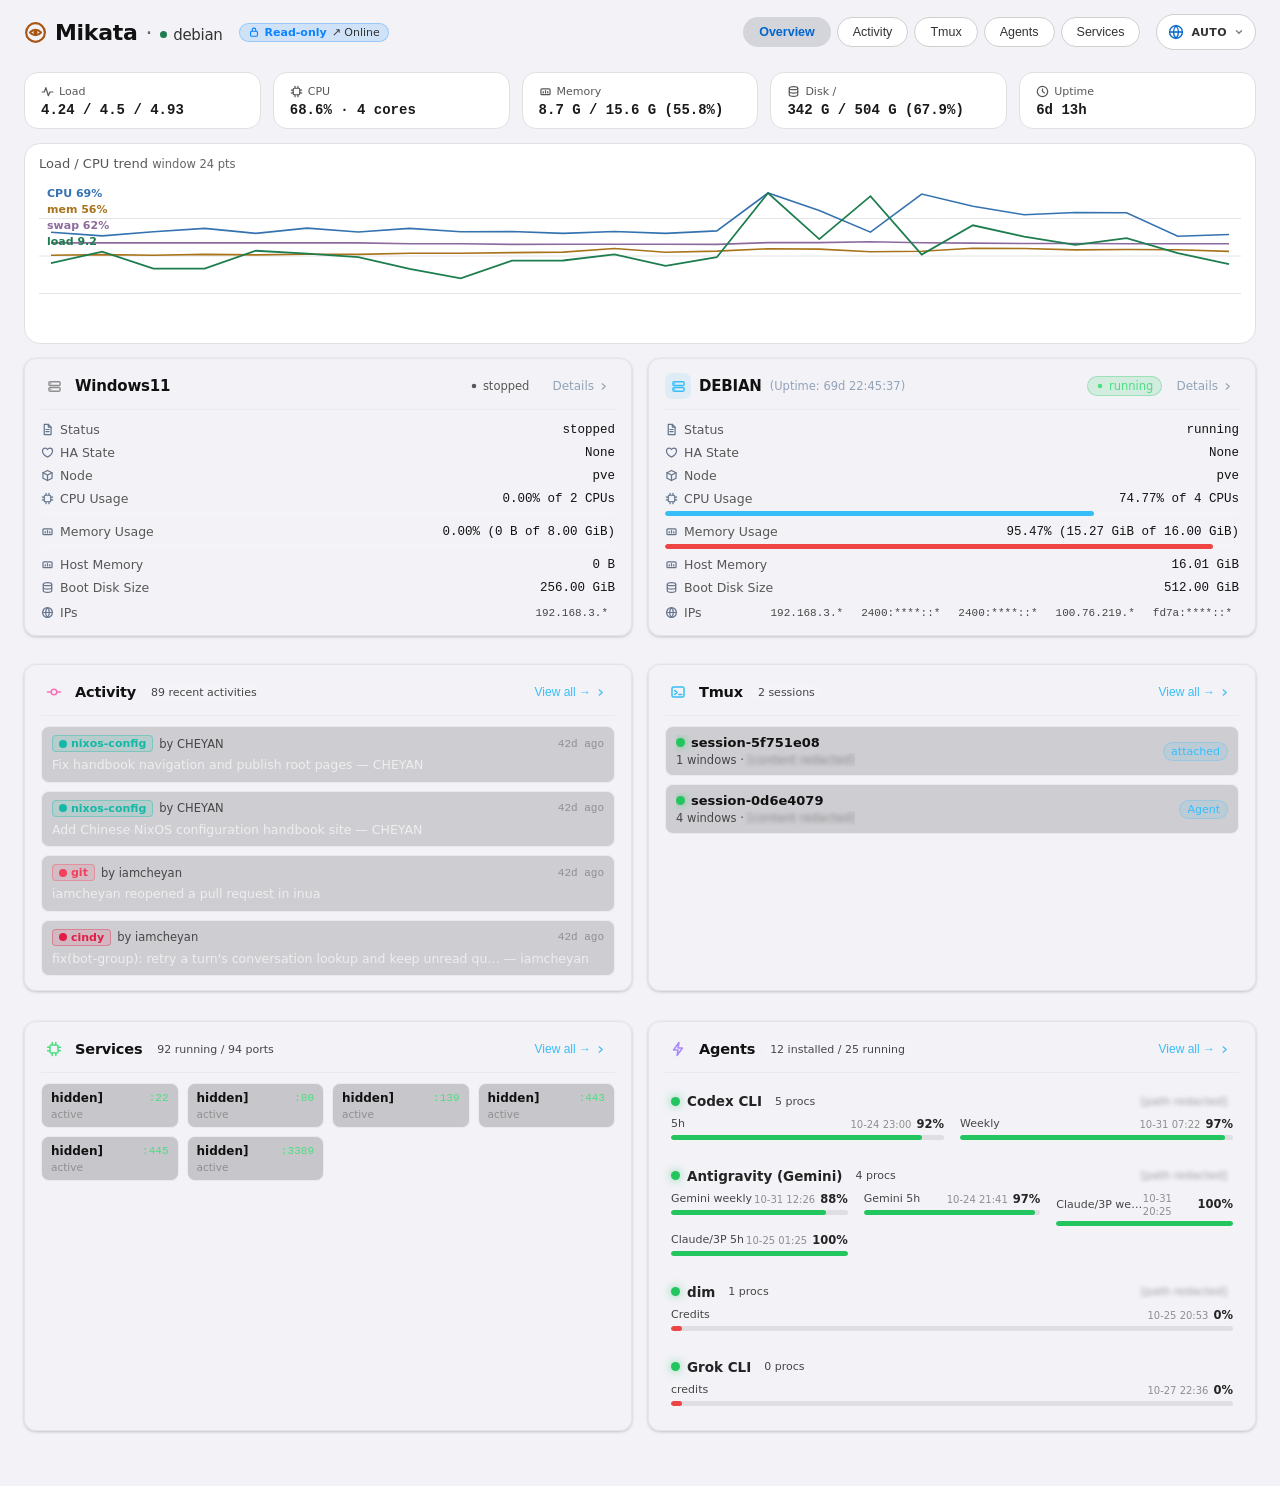
==== commit 25f382d6: "Update sanitized static snapshot 2026-10-24T11:25:50Z" ====
--- a/index.html
+++ b/index.html
@@ -10,7 +10,7 @@
 (()=>{try{const langs=["zh","en","ja"],base=x=>String(x||"").toLowerCase().split("-")[0],valid=x=>langs.includes(x),q=new URLSearchParams(location.search),query=base(q.get("lang")),saved=localStorage.getItem("svc-lang"),device=base((navigator.languages&&navigator.languages[0])||navigator.language)||"zh",target=valid(query)?query:(valid(saved)?saved:(valid(device)?device:"zh"));if(document.documentElement.classList.contains("is-readonly")){const file=target==="zh"?"index.html":`index-${target}.html`,dir=location.pathname.endsWith("/")?location.pathname:location.pathname.slice(0,location.pathname.lastIndexOf("/")+1),path=dir+file;if(location.pathname!==path)location.replace(path+location.search+location.hash)}else if(!query&&valid(saved)){q.set("lang",saved);location.replace(location.pathname+"?"+q.toString()+location.hash)}}catch(e){}})();</script>
 <title>Mikata · debian</title>
 <link rel="icon" href='data:image/svg+xml,<svg xmlns="http://www.w3.org/2000/svg" viewBox="0 0 32 32"><circle cx="16" cy="16" r="16" fill="%23141519"/><path d="M9 16C12.2 11.2 19.8 11.2 23 16M9 16C12.2 20.8 19.8 20.8 23 16" stroke="%23F4F0E6" stroke-width="2.4" fill="none" stroke-linecap="round"/><circle cx="16" cy="16" r="3" fill="%23E2604C"/></svg>'>
-<link rel="stylesheet" href="./static/app.css?v=6eb0f5fde04f">
+<link rel="stylesheet" href="./static/app.css?v=528c32a95b0e">
 <svg style="display:none;" aria-hidden="true">
   <defs>
     <path id="bird" fill="currentColor" fill-rule="evenodd" d="M1.5 5.5C1.3 5.7 1.2 6.5 1.2 6.9C1.2 6.9 1.2 7 1.2 7.1C1.1 7.4 1.3 8 1.4 8.3C1.4 8.4 1.5 8.5 1.5 8.7C1.5 8.9 1.7 9 1.8 9.3C2.2 9.9 2.2 10 2.3 10.1C2.4 10.2 2.5 10.3 2.6 10.5C2.8 10.8 3 11.1 3.2 11.3C3.3 11.3 3.4 11.6 3.6 11.8C3.8 12 4.1 12.4 4.2 12.5C4.7 13 5.2 13.7 5.4 13.9C6 14.5 6.5 15.1 6.7 15.3C6.7 15.4 6.9 15.5 6.9 15.7C7.3 15.9 7.7 16.5 7.9 16.8C7.9 16.8 8 16.9 8 16.9C8.1 16.9 8.2 17.2 8.2 17.3C8.2 17.3 8.1 17.2 8.1 17.1C7.9 16.9 7.9 16.9 7.6 16.6C7.5 16.5 7.4 16.5 7.4 16.3C7.2 16.2 6.7 15.7 6.3 15.2C6.1 15.1 6 14.9 6 14.9C5.9 14.8 5.7 14.7 5.7 14.6C5.6 14.5 5.4 14.3 5.3 14.2C5.1 14.1 4.9 13.8 4.7 13.5C4.5 13.3 4.2 13.1 4.1 12.9C4.1 12.9 3.8 12.7 3.8 12.5C3.5 12.3 3 11.8 2.8 11.4C1.8 10.5 0.9 9.6 0.7 9.6C0.6 9.7 0.6 9.8 0.5 10C0.5 10.1 0.6 10.2 0.5 10.3C0.5 10.4 0.6 10.5 0.6 10.6C0.5 10.7 0.5 10.9 0.6 11C0.5 11.1 0.6 11.4 0.6 11.5C0.9 12.9 1.3 13.8 2.8 14.9C2.9 15.1 3.3 15.3 3.4 15.4C3.4 15.5 3.6 15.6 3.7 15.7C4.2 16 6.4 17.8 7 18.4C7.4 18.8 7.4 18.8 7.5 18.9C7.6 19 7.7 19 7.7 19.1C7.7 19.2 7.8 19.2 7.9 19.2C7.9 19.3 8.1 19.4 8.1 19.5C8.2 19.6 8.2 19.7 8.3 19.7C8.3 19.7 8.3 19.7 8.2 19.7C8.2 19.6 8.1 19.6 8 19.6C7.9 19.5 7.9 19.4 7.8 19.4C7.7 19.3 7.6 19.2 7.6 19.2C7.6 19.1 7.5 19 7.3 18.9C7.2 18.9 6.9 18.6 6.7 18.4C6.1 17.8 4.5 16.6 3.5 16C3.4 15.8 3 15.6 2.9 15.5C2.6 15.3 1.5 14.6 0.9 14.3C0.7 14.1 0.6 14.1 0.6 14.2C0.5 14.5 0.8 15.9 0.9 16.1C0.9 16.2 1 16.2 0.9 16.3C1.2 16.8 1.9 17.6 2.7 18.3C2.8 18.5 4 19.2 4.7 19.5C6.2 20.5 6.6 20.7 7.4 21.5C8.2 22.2 8.7 22.7 9.3 23.6C9.5 24.1 9.9 24.4 10.3 25.3C10.4 25.5 10.5 25.8 10.5 25.8C10.7 25.8 10.8 25.7 11 25.4C11.6 25 11.9 24.6 12.3 24.3C12.8 24 13 23.8 13 23.7C13.1 23.7 13.1 23.8 13 24C12 24.8 11 26 10.2 26.9C10.1 27.1 9.9 27.5 9.7 27.7C9.5 27.8 9.4 28 9.4 28C9.4 28 9.3 28.3 9.1 28.5C8.6 29.2 7.7 30.8 7.7 30.9C7.7 31 7.8 31 8.3 30.8C9 30.4 9.5 30.2 10.4 30C11.7 29.6 12.5 29.6 11.6 30C10.5 30.2 9.7 30.6 9.2 31.2C8.8 31.7 8.8 31.7 9.3 31.7C10.1 31.8 10.9 31.9 11.6 32.2C12.8 32.7 13.5 33.1 15.5 34.8C16.4 35.5 17.3 36.2 17.8 36.4C17.9 36.5 18.1 36.7 18.2 36.8C19.1 37.3 21.2 38.1 22.3 38.3C22.4 38.3 22.7 38.3 22.8 38.3C22.8 38.5 23 38.5 23 38.5C23.1 38.5 23.2 38.5 23.3 38.5C23.6 38.6 25.9 38.6 26.1 38.5C26.2 38.5 26.3 38.5 26.4 38.5C26.5 38.5 26.6 38.5 26.7 38.3C26.7 38.3 27 38.3 27.1 38.3C28.3 38.1 30.2 37.3 31.4 36.7C31.5 36.7 31.7 36.4 31.8 36.4C32.2 36.2 33.2 35.4 33.4 35.2C34.2 34.5 35.5 33 35.8 32.6C35.8 32.5 36 32.2 36.1 32C36.4 31.8 36.6 31.4 36.6 31.2C36.7 31.1 36.8 30.9 36.9 30.8C37.2 30.4 37.5 29.6 37.7 29.2C37.7 29.1 37.8 28.7 37.9 28.7C38.1 28.5 38.4 27.1 38.5 26.8C39 25.2 39.1 23.7 39 22.4C39 22.2 38.9 21.9 38.9 21.8C38.9 21.7 38.9 21.6 38.9 21.4C38.6 20.5 38.5 19.9 38.2 19C37.9 18.5 37.5 17.5 37.3 17.2C37 16.8 36.8 15.8 36.8 15.2C36.8 13.8 37.7 12.7 39.6 12.2C40.1 12.1 41.3 11.8 42.1 11.7C43.5 11.5 43.5 11.5 43.4 11.3C42.9 10.7 40.9 9.9 39.2 9.7C37.9 9.5 38.1 9.5 37.6 9C37 8.6 36.4 8 36 7.9C36 7.8 35.8 7.8 35.7 7.7C35.1 7.3 34.2 7 33.1 6.9C32.6 6.7 31.6 6.9 31 7C29.6 7.3 28.3 8 27.3 9.2C26.7 9.8 26.2 10.8 25.7 11.7C25.5 12.1 24.8 13.4 24.7 13.7C24.6 13.9 24.5 14.1 24.1 14.7C23.5 15.7 22.1 16.9 20.6 17.8C20.5 18 20.3 18.2 20.1 18.3C19.7 18.5 19.4 18.8 19.1 19C18.9 19.1 18.7 19.3 18.5 19.4C18 19.8 17.2 20.3 17 20.5C16.9 20.5 16.8 20.6 16.7 20.7C16.3 20.8 16.1 20.9 16 20.9C15.5 20.8 14.9 20.5 14.2 20.2C13.7 19.8 12.7 18.9 12.4 18.6C12.3 18.5 12.2 18.4 12.1 18.2C11.9 18 11.2 17.1 11 16.6C10.9 16.5 10.8 16.4 10.7 16.3C10.7 16.2 10.6 16.1 10.6 15.9C10.5 15.9 10.4 15.7 10.4 15.6C10.3 15.5 10.2 15.2 10.1 15C10 14.8 9.8 14.4 9.7 14.2C9.6 14 9.5 13.7 9.4 13.6C9.4 13.4 9.3 13.2 9.2 13C9.2 12.8 9 12.6 9 12.5C8.9 12.3 8.7 12.1 8.7 12C8.7 12 8.5 11.7 8.5 11.7C8.3 11.2 8.2 10.9 7.5 10C6.4 8.3 4.2 6.4 2.7 5.8C2 5.5 1.6 5.4 1.5 5.5ZM28.4 16.7C29.2 16.9 29.7 17.2 29.9 17.7C30.1 18.2 30 18.9 29.6 19.4C29.2 19.9 28.2 20.9 27.6 21.2C26.8 21.7 25.3 22.4 24.2 22.7C23.9 22.8 23.6 22.9 23.5 22.9C22.8 23.2 20.7 23.7 19.6 24C19 24.2 18.4 24.3 18.1 24.4C17.9 24.4 16.1 24.9 15.3 25.1C14.6 25.2 14.7 25.1 15.7 23.6C16.4 22.7 18.5 20.6 19.4 19.9C20.8 18.8 21.4 18.4 23.2 17.6C23.8 17.4 25.6 16.8 25.9 16.8C25.9 16.8 26.3 16.8 26.6 16.7C26.8 16.7 28.2 16.7 28.4 16.7ZM30.4 20.2C30.5 20.3 30.6 20.6 30.6 20.7C31.7 23.1 33.4 24.6 35.6 25.3C36.1 25.5 36.7 25.7 37.2 25.8C37.7 25.8 37.8 25.9 37.8 26.1C37.7 26.2 37.7 26.3 37.7 26.5C37.7 26.6 37.7 26.8 37.6 27C37.4 28.5 36.8 29.9 36.1 31C36.1 31.2 35.9 31.4 35.9 31.6C35.7 31.9 35.2 32.6 34.7 33.3C32.6 35.6 29.7 37.3 26.6 37.8C26.5 37.8 26.3 37.9 26.2 37.9C25.8 37.9 23.7 37.9 23.3 37.9C23.2 37.9 23 37.8 22.9 37.8C21.1 37.6 19.3 36.8 18 35.7C17.7 35.4 17 34.7 16.8 34.5C16.3 33.8 16.1 33 16.3 32.5C16.5 31.8 16.8 31.6 17.9 31.1C19.1 30.5 19.4 30.4 20.2 30C21.4 29.4 23.2 28.4 23.9 27.9C23.9 27.8 24.2 27.7 24.5 27.6C26.3 26.3 28 24.6 28.9 22.9C29.5 22.2 29.7 21.6 29.9 20.7C30.1 20 30.2 19.9 30.4 20.2Z"/>
@@ -21,7 +21,7 @@
   <h1 title="Mikata · 服务一览"><a class="h-home-link" href="./" aria-label="返回首页"><span class="h-logo" aria-hidden="true"><svg class="ic" width="23" height="23" viewBox="0 0 16 16" fill="none" stroke="currentColor" stroke-width="1.5" stroke-linecap="round" stroke-linejoin="round" aria-hidden="true"><circle cx="8" cy="8" r="6.5"/><path d="M4.2 8C6.2 5.6 9.8 5.6 11.8 8M4.2 8C6.2 10.4 9.8 10.4 11.8 8"/><circle cx="8" cy="8" r="1.4" fill="currentColor" stroke="none"/></svg></span><span class="h-brand">Mikata</span></a><span class="h-sep" aria-hidden="true">·</span><span class="h-host"><span class="h-server" aria-hidden="true"></span>debian</span></h1>
   <span class="h-conn" id="conn-grid"></span>
   <span class="meta" id="meta-line" hidden>
-    <span id="updated">2026-10-18 09:00:22</span> <span id="count">0</span>
+    <span id="updated">2026-10-24 20:25:19</span> <span id="count">0</span>
   </span>
   <span class="spacer"></span>
   <!-- 桌面端分类条(右上角): 概览/服务/Goal/管理; 移动端使用底部页签 -->
@@ -57,6 +57,7 @@
   <canvas id="chart" height="140"></canvas>
   <div id="chart-empty">采样中：刷新几次就有曲线了（双指捏合可调时间窗）</div>
 </div>
+<div class="hp-vms-grid" id="hp-vms-grid"></div>
 <div class="hp-portal-grid" id="hp-portal-grid">
   <!-- 1. 近期动态概览 -->
   <div class="gpanel hp-portal-card" id="hp-card-activity">
@@ -197,9 +198,11 @@
 <tr><td class="name"><span class="svc">?</span><span class="badge badge-direct">进程</span></td><td class="port" data-label="端口"><a href="http://127.0.0.1:443/" target="_blank" rel="noopener">443</a></td><td class="addr" data-label="监听地址">fd7a:115c:a1e0::c034:db69 </td><td class="pid" data-label="PID">?</td><td class="cmd" data-label="启动命令"><div class="cmd-cell"><span class="cmd-text">[命令已隐藏]</span></div></td><td class="cwd" data-label="工作目录"><div class="cmd-cell"><span class="cmd-text">—</span></div></td></tr>
 <tr><td class="name"><span class="svc">?</span><span class="badge badge-direct">进程</span></td><td class="port" data-label="端口"><a href="http://127.0.0.1:445/" target="_blank" rel="noopener">445</a></td><td class="addr" data-label="监听地址">0.0.0.0 </td><td class="pid" data-label="PID">?</td><td class="cmd" data-label="启动命令"><div class="cmd-cell"><span class="cmd-text">[命令已隐藏]</span></div></td><td class="cwd" data-label="工作目录"><div class="cmd-cell"><span class="cmd-text">—</span></div></td></tr>
 <tr><td class="name"><span class="svc">?</span><span class="badge badge-direct">进程</span></td><td class="port" data-label="端口"><a href="http://127.0.0.1:445/" target="_blank" rel="noopener">445</a></td><td class="addr" data-label="监听地址">:: </td><td class="pid" data-label="PID">?</td><td class="cmd" data-label="启动命令"><div class="cmd-cell"><span class="cmd-text">[命令已隐藏]</span></div></td><td class="cwd" data-label="工作目录"><div class="cmd-cell"><span class="cmd-text">—</span></div></td></tr>
+<tr><td class="name"><span class="svc">ServerCore.dll</span><span class="badge badge-direct">进程</span></td><td class="port" data-label="端口"><a href="http://127.0.0.1:3000/" target="_blank" rel="noopener">3000</a></td><td class="addr" data-label="监听地址">127.0.0.1 <span class="local">仅本机</span></td><td class="pid" data-label="PID">939873</td><td class="cmd" data-label="启动命令"><div class="cmd-cell"><span class="cmd-text">[命令已隐藏]</span></div></td><td class="cwd" data-label="工作目录"><div class="cmd-cell"><span class="cmd-text">[路径已隐藏]</span></div></td></tr>
 <tr><td class="name"><span class="svc">?</span><span class="badge badge-direct">进程</span></td><td class="port" data-label="端口"><a href="http://127.0.0.1:3389/" target="_blank" rel="noopener">3389</a></td><td class="addr" data-label="监听地址">:: </td><td class="pid" data-label="PID">?</td><td class="cmd" data-label="启动命令"><div class="cmd-cell"><span class="cmd-text">[命令已隐藏]</span></div></td><td class="cwd" data-label="工作目录"><div class="cmd-cell"><span class="cmd-text">—</span></div></td></tr>
-<tr><td class="name"><span class="svc">magpie</span><span class="badge badge-systemd">进程</span><span class="detail" title="systemd 单元">magpie.service</span></td><td class="port" data-label="端口"><a href="http://127.0.0.1:3425/" target="_blank" rel="noopener">3425</a></td><td class="addr" data-label="监听地址">127.0.0.1 <span class="local">仅本机</span></td><td class="pid" data-label="PID">7284</td><td class="cmd" data-label="启动命令"><div class="cmd-cell"><span class="cmd-text">[命令已隐藏]</span></div></td><td class="cwd" data-label="工作目录"><div class="cmd-cell"><span class="cmd-text">[路径已隐藏]</span></div></td></tr>
-<tr><td class="name"><span class="svc">magpie</span><span class="badge badge-systemd">进程</span><span class="detail" title="systemd 单元">magpie.service</span></td><td class="port" data-label="端口"><a href="http://127.0.0.1:3426/" target="_blank" rel="noopener">3426</a></td><td class="addr" data-label="监听地址">127.0.0.1 <span class="local">仅本机</span></td><td class="pid" data-label="PID">7284</td><td class="cmd" data-label="启动命令"><div class="cmd-cell"><span class="cmd-text">[命令已隐藏]</span></div></td><td class="cwd" data-label="工作目录"><div class="cmd-cell"><span class="cmd-text">[路径已隐藏]</span></div></td></tr>
+<tr><td class="name"><span class="svc">magpie</span><span class="badge badge-systemd">进程</span><span class="detail" title="systemd 单元">magpie.service</span></td><td class="port" data-label="端口"><a href="http://127.0.0.1:3425/" target="_blank" rel="noopener">3425</a></td><td class="addr" data-label="监听地址">127.0.0.1 <span class="local">仅本机</span></td><td class="pid" data-label="PID">632031</td><td class="cmd" data-label="启动命令"><div class="cmd-cell"><span class="cmd-text">[命令已隐藏]</span></div></td><td class="cwd" data-label="工作目录"><div class="cmd-cell"><span class="cmd-text">[路径已隐藏]</span></div></td></tr>
+<tr><td class="name"><span class="svc">magpie</span><span class="badge badge-systemd">进程</span><span class="detail" title="systemd 单元">magpie.service</span></td><td class="port" data-label="端口"><a href="http://127.0.0.1:3426/" target="_blank" rel="noopener">3426</a></td><td class="addr" data-label="监听地址">127.0.0.1 <span class="local">仅本机</span></td><td class="pid" data-label="PID">632031</td><td class="cmd" data-label="启动命令"><div class="cmd-cell"><span class="cmd-text">[命令已隐藏]</span></div></td><td class="cwd" data-label="工作目录"><div class="cmd-cell"><span class="cmd-text">[路径已隐藏]</span></div></td></tr>
+<tr><td class="name"><span class="svc">app.py</span><span class="badge badge-direct">进程</span></td><td class="port" data-label="端口"><a href="http://127.0.0.1:5000/" target="_blank" rel="noopener">5000</a></td><td class="addr" data-label="监听地址">0.0.0.0 </td><td class="pid" data-label="PID">3769330</td><td class="cmd" data-label="启动命令"><div class="cmd-cell"><span class="cmd-text">[命令已隐藏]</span></div></td><td class="cwd" data-label="工作目录"><div class="cmd-cell"><span class="cmd-text">[路径已隐藏]</span></div></td></tr>
 <tr><td class="name"><span class="svc">?</span><span class="badge badge-direct">进程</span></td><td class="port" data-label="端口"><a href="http://127.0.0.1:5355/" target="_blank" rel="noopener">5355</a></td><td class="addr" data-label="监听地址">0.0.0.0 </td><td class="pid" data-label="PID">?</td><td class="cmd" data-label="启动命令"><div class="cmd-cell"><span class="cmd-text">[命令已隐藏]</span></div></td><td class="cwd" data-label="工作目录"><div class="cmd-cell"><span class="cmd-text">—</span></div></td></tr>
 <tr><td class="name"><span class="svc">?</span><span class="badge badge-direct">进程</span></td><td class="port" data-label="端口"><a href="http://127.0.0.1:5355/" target="_blank" rel="noopener">5355</a></td><td class="addr" data-label="监听地址">:: </td><td class="pid" data-label="PID">?</td><td class="cmd" data-label="启动命令"><div class="cmd-cell"><span class="cmd-text">[命令已隐藏]</span></div></td><td class="cwd" data-label="工作目录"><div class="cmd-cell"><span class="cmd-text">—</span></div></td></tr>
 <tr><td class="name"><span class="svc">Xvnc</span><span class="badge badge-systemd">进程</span><span class="detail" title="systemd 单元">webdesktop.service</span></td><td class="port" data-label="端口"><a href="http://127.0.0.1:5900/" target="_blank" rel="noopener">5900</a></td><td class="addr" data-label="监听地址">127.0.0.1 <span class="local">仅本机</span></td><td class="pid" data-label="PID">1338</td><td class="cmd" data-label="启动命令"><div class="cmd-cell"><span class="cmd-text">[命令已隐藏]</span></div></td><td class="cwd" data-label="工作目录"><div class="cmd-cell"><span class="cmd-text">[路径已隐藏]</span></div></td></tr>
@@ -209,6 +212,7 @@
 <tr><td class="name"><span class="svc">websockify</span><span class="badge badge-systemd">进程</span><span class="detail" title="systemd 单元">mobile-browser.service</span></td><td class="port" data-label="端口"><a href="http://127.0.0.1:6081/" target="_blank" rel="noopener">6081</a></td><td class="addr" data-label="监听地址">127.0.0.1 <span class="local">仅本机</span></td><td class="pid" data-label="PID">1421</td><td class="cmd" data-label="启动命令"><div class="cmd-cell"><span class="cmd-text">[命令已隐藏]</span></div></td><td class="cwd" data-label="工作目录"><div class="cmd-cell"><span class="cmd-text">[路径已隐藏]</span></div></td></tr>
 <tr><td class="name"><span class="svc">websockify</span><span class="badge badge-systemd">进程</span><span class="detail" title="systemd 单元">inua-wayland-novnc.service</span></td><td class="port" data-label="端口"><a href="http://127.0.0.1:6082/" target="_blank" rel="noopener">6082</a></td><td class="addr" data-label="监听地址">127.0.0.1 <span class="local">仅本机</span></td><td class="pid" data-label="PID">88462</td><td class="cmd" data-label="启动命令"><div class="cmd-cell"><span class="cmd-text">[命令已隐藏]</span></div></td><td class="cwd" data-label="工作目录"><div class="cmd-cell"><span class="cmd-text">[路径已隐藏]</span></div></td></tr>
 <tr><td class="name"><span class="svc">server.py</span><span class="badge badge-systemd">进程</span><span class="detail" title="systemd 单元">hermes-screen-viewer.service</span></td><td class="port" data-label="端口"><a href="http://127.0.0.1:6088/" target="_blank" rel="noopener">6088</a></td><td class="addr" data-label="监听地址">127.0.0.1 <span class="local">仅本机</span></td><td class="pid" data-label="PID">1139</td><td class="cmd" data-label="启动命令"><div class="cmd-cell"><span class="cmd-text">[命令已隐藏]</span></div></td><td class="cwd" data-label="工作目录"><div class="cmd-cell"><span class="cmd-text">[路径已隐藏]</span></div></td></tr>
+<tr><td class="name"><span class="svc">ServerCore.dll</span><span class="badge badge-direct">进程</span></td><td class="port" data-label="端口"><a href="http://127.0.0.1:7000/" target="_blank" rel="noopener">7000</a></td><td class="addr" data-label="监听地址">127.0.0.1 <span class="local">仅本机</span></td><td class="pid" data-label="PID">939873</td><td class="cmd" data-label="启动命令"><div class="cmd-cell"><span class="cmd-text">[命令已隐藏]</span></div></td><td class="cwd" data-label="工作目录"><div class="cmd-cell"><span class="cmd-text">[路径已隐藏]</span></div></td></tr>
 <tr><td class="name"><span class="svc">syncthing</span><span class="badge badge-systemd">进程</span><span class="detail" title="systemd 单元">syncthing.service</span></td><td class="port" data-label="端口"><a href="http://127.0.0.1:8384/" target="_blank" rel="noopener">8384</a></td><td class="addr" data-label="监听地址">:: </td><td class="pid" data-label="PID">1244</td><td class="cmd" data-label="启动命令"><div class="cmd-cell"><span class="cmd-text">[命令已隐藏]</span></div></td><td class="cwd" data-label="工作目录"><div class="cmd-cell"><span class="cmd-text">[路径已隐藏]</span></div></td></tr>
 <tr><td class="name"><span class="svc">?</span><span class="badge badge-direct">进程</span></td><td class="port" data-label="端口"><a href="http://127.0.0.1:8443/" target="_blank" rel="noopener">8443</a></td><td class="addr" data-label="监听地址">127.0.0.1 <span class="local">仅本机</span></td><td class="pid" data-label="PID">?</td><td class="cmd" data-label="启动命令"><div class="cmd-cell"><span class="cmd-text">[命令已隐藏]</span></div></td><td class="cwd" data-label="工作目录"><div class="cmd-cell"><span class="cmd-text">—</span></div></td></tr>
 <tr><td class="name"><span class="svc">?</span><span class="badge badge-direct">进程</span></td><td class="port" data-label="端口"><a href="http://127.0.0.1:8443/" target="_blank" rel="noopener">8443</a></td><td class="addr" data-label="监听地址">fd7a:115c:a1e0::c034:db69 </td><td class="pid" data-label="PID">?</td><td class="cmd" data-label="启动命令"><div class="cmd-cell"><span class="cmd-text">[命令已隐藏]</span></div></td><td class="cwd" data-label="工作目录"><div class="cmd-cell"><span class="cmd-text">—</span></div></td></tr>
@@ -221,21 +225,62 @@
 <tr><td class="name"><span class="svc">?</span><span class="badge badge-direct">进程</span></td><td class="port" data-label="端口"><a href="http://127.0.0.1:8449/" target="_blank" rel="noopener">8449</a></td><td class="addr" data-label="监听地址">127.0.0.1 <span class="local">仅本机</span></td><td class="pid" data-label="PID">?</td><td class="cmd" data-label="启动命令"><div class="cmd-cell"><span class="cmd-text">[命令已隐藏]</span></div></td><td class="cwd" data-label="工作目录"><div class="cmd-cell"><span class="cmd-text">—</span></div></td></tr>
 <tr><td class="name"><span class="svc">?</span><span class="badge badge-direct">进程</span></td><td class="port" data-label="端口"><a href="http://127.0.0.1:8449/" target="_blank" rel="noopener">8449</a></td><td class="addr" data-label="监听地址">fd7a:115c:a1e0::c034:db69 </td><td class="pid" data-label="PID">?</td><td class="cmd" data-label="启动命令"><div class="cmd-cell"><span class="cmd-text">[命令已隐藏]</span></div></td><td class="cwd" data-label="工作目录"><div class="cmd-cell"><span class="cmd-text">—</span></div></td></tr>
 <tr><td class="name"><span class="svc">WilViewer 图档服务 (已暂停)</span><span class="badge badge-paused">已暂停</span></td><td class="port" data-label="端口"><a href="http://127.0.0.1:8765/" target="_blank" rel="noopener">8765</a></td><td class="addr" data-label="监听地址">0.0.0.0 </td><td class="pid" data-label="PID">?</td><td class="cmd" data-label="启动命令"><div class="cmd-cell"><span class="cmd-text">[命令已隐藏]</span><span class="cmd-ctl"><span class="ctl-btn" data-ctl="wilviewer" data-port="8765" role="button" tabindex="0" aria-disabled="true">…</span></span></div></td><td class="cwd" data-label="工作目录"><div class="cmd-cell"><span class="cmd-text">—</span></div></td></tr>
+<tr><td class="name"><span class="svc">site</span><span class="badge badge-direct">进程</span></td><td class="port" data-label="端口"><a href="http://127.0.0.1:8814/" target="_blank" rel="noopener">8814</a></td><td class="addr" data-label="监听地址">0.0.0.0 </td><td class="pid" data-label="PID">1568181</td><td class="cmd" data-label="启动命令"><div class="cmd-cell"><span class="cmd-text">[命令已隐藏]</span></div></td><td class="cwd" data-label="工作目录"><div class="cmd-cell"><span class="cmd-text">[路径已隐藏]</span></div></td></tr>
+<tr><td class="name"><span class="svc">site</span><span class="badge badge-direct">进程</span></td><td class="port" data-label="端口"><a href="http://127.0.0.1:8821/" target="_blank" rel="noopener">8821</a></td><td class="addr" data-label="监听地址">0.0.0.0 </td><td class="pid" data-label="PID">3491985</td><td class="cmd" data-label="启动命令"><div class="cmd-cell"><span class="cmd-text">[命令已隐藏]</span></div></td><td class="cwd" data-label="工作目录"><div class="cmd-cell"><span class="cmd-text">[路径已隐藏]</span></div></td></tr>
+<tr><td class="name"><span class="svc">site</span><span class="badge badge-direct">进程</span></td><td class="port" data-label="端口"><a href="http://127.0.0.1:8822/" target="_blank" rel="noopener">8822</a></td><td class="addr" data-label="监听地址">0.0.0.0 </td><td class="pid" data-label="PID">3496259</td><td class="cmd" data-label="启动命令"><div class="cmd-cell"><span class="cmd-text">[命令已隐藏]</span></div></td><td class="cwd" data-label="工作目录"><div class="cmd-cell"><span class="cmd-text">[路径已隐藏]</span></div></td></tr>
+<tr><td class="name"><span class="svc">site</span><span class="badge badge-direct">进程</span></td><td class="port" data-label="端口"><a href="http://127.0.0.1:8823/" target="_blank" rel="noopener">8823</a></td><td class="addr" data-label="监听地址">0.0.0.0 </td><td class="pid" data-label="PID">3538366</td><td class="cmd" data-label="启动命令"><div class="cmd-cell"><span class="cmd-text">[命令已隐藏]</span></div></td><td class="cwd" data-label="工作目录"><div class="cmd-cell"><span class="cmd-text">[路径已隐藏]</span></div></td></tr>
+<tr><td class="name"><span class="svc">svg</span><span class="badge badge-direct">进程</span></td><td class="port" data-label="端口"><a href="http://127.0.0.1:8830/" target="_blank" rel="noopener">8830</a></td><td class="addr" data-label="监听地址">0.0.0.0 </td><td class="pid" data-label="PID">3542670</td><td class="cmd" data-label="启动命令"><div class="cmd-cell"><span class="cmd-text">[命令已隐藏]</span></div></td><td class="cwd" data-label="工作目录"><div class="cmd-cell"><span class="cmd-text">[路径已隐藏]</span></div></td></tr>
+<tr><td class="name"><span class="svc">site</span><span class="badge badge-direct">进程</span></td><td class="port" data-label="端口"><a href="http://127.0.0.1:8831/" target="_blank" rel="noopener">8831</a></td><td class="addr" data-label="监听地址">0.0.0.0 </td><td class="pid" data-label="PID">3545651</td><td class="cmd" data-label="启动命令"><div class="cmd-cell"><span class="cmd-text">[命令已隐藏]</span></div></td><td class="cwd" data-label="工作目录"><div class="cmd-cell"><span class="cmd-text">[路径已隐藏]</span></div></td></tr>
+<tr><td class="name"><span class="svc">site</span><span class="badge badge-direct">进程</span></td><td class="port" data-label="端口"><a href="http://127.0.0.1:8832/" target="_blank" rel="noopener">8832</a></td><td class="addr" data-label="监听地址">0.0.0.0 </td><td class="pid" data-label="PID">3586063</td><td class="cmd" data-label="启动命令"><div class="cmd-cell"><span class="cmd-text">[命令已隐藏]</span></div></td><td class="cwd" data-label="工作目录"><div class="cmd-cell"><span class="cmd-text">[路径已隐藏]</span></div></td></tr>
 <tr><td class="name"><span class="svc">app.py</span><span class="badge badge-systemd">进程</span><span class="detail" title="systemd 单元">chishiki.service</span></td><td class="port" data-label="端口"><a href="http://127.0.0.1:8850/" target="_blank" rel="noopener">8850</a></td><td class="addr" data-label="监听地址">127.0.0.1 <span class="local">仅本机</span></td><td class="pid" data-label="PID">1129</td><td class="cmd" data-label="启动命令"><div class="cmd-cell"><span class="cmd-text">[命令已隐藏]</span></div></td><td class="cwd" data-label="工作目录"><div class="cmd-cell"><span class="cmd-text">[路径已隐藏]</span></div></td></tr>
 <tr><td class="name"><span class="svc">MapViewer 地图服务 (已暂停)</span><span class="badge badge-paused">已暂停</span></td><td class="port" data-label="端口"><a href="http://127.0.0.1:8899/" target="_blank" rel="noopener">8899</a></td><td class="addr" data-label="监听地址">0.0.0.0 </td><td class="pid" data-label="PID">?</td><td class="cmd" data-label="启动命令"><div class="cmd-cell"><span class="cmd-text">[命令已隐藏]</span><span class="cmd-ctl"><span class="ctl-btn" data-ctl="mapviewer" data-port="8899" role="button" tabindex="0" aria-disabled="true">…</span></span></div></td><td class="cwd" data-label="工作目录"><div class="cmd-cell"><span class="cmd-text">—</span></div></td></tr>
-<tr><td class="name"><span class="svc">hermes-agent&#x27;)</span><span class="badge badge-systemd">进程</span><span class="detail" title="systemd 单元">hermes-serve.service</span></td><td class="port" data-label="端口"><a href="http://127.0.0.1:9119/" target="_blank" rel="noopener">9119</a></td><td class="addr" data-label="监听地址">127.0.0.1 <span class="local">仅本机</span></td><td class="pid" data-label="PID">1133</td><td class="cmd" data-label="启动命令"><div class="cmd-cell"><span class="cmd-text">[命令已隐藏]</span></div></td><td class="cwd" data-label="工作目录"><div class="cmd-cell"><span class="cmd-text">[路径已隐藏]</span></div></td></tr>
+<tr><td class="name"><span class="svc">python3</span><span class="badge badge-direct">进程</span></td><td class="port" data-label="端口"><a href="http://127.0.0.1:8901/" target="_blank" rel="noopener">8901</a></td><td class="addr" data-label="监听地址">0.0.0.0 </td><td class="pid" data-label="PID">4046061</td><td class="cmd" data-label="启动命令"><div class="cmd-cell"><span class="cmd-text">[命令已隐藏]</span></div></td><td class="cwd" data-label="工作目录"><div class="cmd-cell"><span class="cmd-text">[路径已隐藏]</span></div></td></tr>
+<tr><td class="name"><span class="svc">python3</span><span class="badge badge-direct">进程</span></td><td class="port" data-label="端口"><a href="http://127.0.0.1:8902/" target="_blank" rel="noopener">8902</a></td><td class="addr" data-label="监听地址">0.0.0.0 </td><td class="pid" data-label="PID">214174</td><td class="cmd" data-label="启动命令"><div class="cmd-cell"><span class="cmd-text">[命令已隐藏]</span></div></td><td class="cwd" data-label="工作目录"><div class="cmd-cell"><span class="cmd-text">[路径已隐藏]</span></div></td></tr>
+<tr><td class="name"><span class="svc">python3</span><span class="badge badge-direct">进程</span></td><td class="port" data-label="端口"><a href="http://127.0.0.1:8903/" target="_blank" rel="noopener">8903</a></td><td class="addr" data-label="监听地址">0.0.0.0 </td><td class="pid" data-label="PID">591296</td><td class="cmd" data-label="启动命令"><div class="cmd-cell"><span class="cmd-text">[命令已隐藏]</span></div></td><td class="cwd" data-label="工作目录"><div class="cmd-cell"><span class="cmd-text">[路径已隐藏]</span></div></td></tr>
+<tr><td class="name"><span class="svc">python3</span><span class="badge badge-direct">进程</span></td><td class="port" data-label="端口"><a href="http://127.0.0.1:8910/" target="_blank" rel="noopener">8910</a></td><td class="addr" data-label="监听地址">127.0.0.1 <span class="local">仅本机</span></td><td class="pid" data-label="PID">796323</td><td class="cmd" data-label="启动命令"><div class="cmd-cell"><span class="cmd-text">[命令已隐藏]</span></div></td><td class="cwd" data-label="工作目录"><div class="cmd-cell"><span class="cmd-text">[路径已隐藏]</span></div></td></tr>
+<tr><td class="name"><span class="svc">python3</span><span class="badge badge-direct">进程</span></td><td class="port" data-label="端口"><a href="http://127.0.0.1:8911/" target="_blank" rel="noopener">8911</a></td><td class="addr" data-label="监听地址">127.0.0.1 <span class="local">仅本机</span></td><td class="pid" data-label="PID">806534</td><td class="cmd" data-label="启动命令"><div class="cmd-cell"><span class="cmd-text">[命令已隐藏]</span></div></td><td class="cwd" data-label="工作目录"><div class="cmd-cell"><span class="cmd-text">[路径已隐藏]</span></div></td></tr>
+<tr><td class="name"><span class="svc">python3</span><span class="badge badge-direct">进程</span></td><td class="port" data-label="端口"><a href="http://127.0.0.1:8912/" target="_blank" rel="noopener">8912</a></td><td class="addr" data-label="监听地址">127.0.0.1 <span class="local">仅本机</span></td><td class="pid" data-label="PID">829692</td><td class="cmd" data-label="启动命令"><div class="cmd-cell"><span class="cmd-text">[命令已隐藏]</span></div></td><td class="cwd" data-label="工作目录"><div class="cmd-cell"><span class="cmd-text">[路径已隐藏]</span></div></td></tr>
+<tr><td class="name"><span class="svc">python3</span><span class="badge badge-direct">进程</span></td><td class="port" data-label="端口"><a href="http://127.0.0.1:8913/" target="_blank" rel="noopener">8913</a></td><td class="addr" data-label="监听地址">127.0.0.1 <span class="local">仅本机</span></td><td class="pid" data-label="PID">856799</td><td class="cmd" data-label="启动命令"><div class="cmd-cell"><span class="cmd-text">[命令已隐藏]</span></div></td><td class="cwd" data-label="工作目录"><div class="cmd-cell"><span class="cmd-text">[路径已隐藏]</span></div></td></tr>
+<tr><td class="name"><span class="svc">python3</span><span class="badge badge-direct">进程</span></td><td class="port" data-label="端口"><a href="http://127.0.0.1:8914/" target="_blank" rel="noopener">8914</a></td><td class="addr" data-label="监听地址">127.0.0.1 <span class="local">仅本机</span></td><td class="pid" data-label="PID">857151</td><td class="cmd" data-label="启动命令"><div class="cmd-cell"><span class="cmd-text">[命令已隐藏]</span></div></td><td class="cwd" data-label="工作目录"><div class="cmd-cell"><span class="cmd-text">[路径已隐藏]</span></div></td></tr>
+<tr><td class="name"><span class="svc">python3</span><span class="badge badge-direct">进程</span></td><td class="port" data-label="端口"><a href="http://127.0.0.1:8915/" target="_blank" rel="noopener">8915</a></td><td class="addr" data-label="监听地址">127.0.0.1 <span class="local">仅本机</span></td><td class="pid" data-label="PID">863361</td><td class="cmd" data-label="启动命令"><div class="cmd-cell"><span class="cmd-text">[命令已隐藏]</span></div></td><td class="cwd" data-label="工作目录"><div class="cmd-cell"><span class="cmd-text">[路径已隐藏]</span></div></td></tr>
+<tr><td class="name"><span class="svc">python3</span><span class="badge badge-direct">进程</span></td><td class="port" data-label="端口"><a href="http://127.0.0.1:8916/" target="_blank" rel="noopener">8916</a></td><td class="addr" data-label="监听地址">127.0.0.1 <span class="local">仅本机</span></td><td class="pid" data-label="PID">1245889</td><td class="cmd" data-label="启动命令"><div class="cmd-cell"><span class="cmd-text">[命令已隐藏]</span></div></td><td class="cwd" data-label="工作目录"><div class="cmd-cell"><span class="cmd-text">[路径已隐藏]</span></div></td></tr>
+<tr><td class="name"><span class="svc">python3</span><span class="badge badge-direct">进程</span></td><td class="port" data-label="端口"><a href="http://127.0.0.1:8917/" target="_blank" rel="noopener">8917</a></td><td class="addr" data-label="监听地址">127.0.0.1 <span class="local">仅本机</span></td><td class="pid" data-label="PID">1251414</td><td class="cmd" data-label="启动命令"><div class="cmd-cell"><span class="cmd-text">[命令已隐藏]</span></div></td><td class="cwd" data-label="工作目录"><div class="cmd-cell"><span class="cmd-text">[路径已隐藏]</span></div></td></tr>
+<tr><td class="name"><span class="svc">python3</span><span class="badge badge-direct">进程</span></td><td class="port" data-label="端口"><a href="http://127.0.0.1:8918/" target="_blank" rel="noopener">8918</a></td><td class="addr" data-label="监听地址">127.0.0.1 <span class="local">仅本机</span></td><td class="pid" data-label="PID">1270504</td><td class="cmd" data-label="启动命令"><div class="cmd-cell"><span class="cmd-text">[命令已隐藏]</span></div></td><td class="cwd" data-label="工作目录"><div class="cmd-cell"><span class="cmd-text">[路径已隐藏]</span></div></td></tr>
+<tr><td class="name"><span class="svc">python3</span><span class="badge badge-direct">进程</span></td><td class="port" data-label="端口"><a href="http://127.0.0.1:8919/" target="_blank" rel="noopener">8919</a></td><td class="addr" data-label="监听地址">127.0.0.1 <span class="local">仅本机</span></td><td class="pid" data-label="PID">1660504</td><td class="cmd" data-label="启动命令"><div class="cmd-cell"><span class="cmd-text">[命令已隐藏]</span></div></td><td class="cwd" data-label="工作目录"><div class="cmd-cell"><span class="cmd-text">[路径已隐藏]</span></div></td></tr>
+<tr><td class="name"><span class="svc">python3</span><span class="badge badge-direct">进程</span></td><td class="port" data-label="端口"><a href="http://127.0.0.1:8920/" target="_blank" rel="noopener">8920</a></td><td class="addr" data-label="监听地址">127.0.0.1 <span class="local">仅本机</span></td><td class="pid" data-label="PID">1779343</td><td class="cmd" data-label="启动命令"><div class="cmd-cell"><span class="cmd-text">[命令已隐藏]</span></div></td><td class="cwd" data-label="工作目录"><div class="cmd-cell"><span class="cmd-text">[路径已隐藏]</span></div></td></tr>
+<tr><td class="name"><span class="svc">python3</span><span class="badge badge-direct">进程</span></td><td class="port" data-label="端口"><a href="http://127.0.0.1:8921/" target="_blank" rel="noopener">8921</a></td><td class="addr" data-label="监听地址">127.0.0.1 <span class="local">仅本机</span></td><td class="pid" data-label="PID">3098283</td><td class="cmd" data-label="启动命令"><div class="cmd-cell"><span class="cmd-text">[命令已隐藏]</span></div></td><td class="cwd" data-label="工作目录"><div class="cmd-cell"><span class="cmd-text">[路径已隐藏]</span></div></td></tr>
+<tr><td class="name"><span class="svc">hermes-agent&#x27;)</span><span class="badge badge-systemd">进程</span><span class="detail" title="systemd 单元">hermes-serve.service</span></td><td class="port" data-label="端口"><a href="http://127.0.0.1:9119/" target="_blank" rel="noopener">9119</a></td><td class="addr" data-label="监听地址">127.0.0.1 <span class="local">仅本机</span></td><td class="pid" data-label="PID">3517375</td><td class="cmd" data-label="启动命令"><div class="cmd-cell"><span class="cmd-text">[命令已隐藏]</span></div></td><td class="cwd" data-label="工作目录"><div class="cmd-cell"><span class="cmd-text">[路径已隐藏]</span></div></td></tr>
+<tr><td class="name"><span class="svc">chrome</span><span class="badge badge-direct">进程</span></td><td class="port" data-label="端口"><a href="http://127.0.0.1:9251/" target="_blank" rel="noopener">9251</a></td><td class="addr" data-label="监听地址">127.0.0.1 <span class="local">仅本机</span></td><td class="pid" data-label="PID">1567975</td><td class="cmd" data-label="启动命令"><div class="cmd-cell"><span class="cmd-text">[命令已隐藏]</span></div></td><td class="cwd" data-label="工作目录"><div class="cmd-cell"><span class="cmd-text">[路径已隐藏]</span></div></td></tr>
+<tr><td class="name"><span class="svc">chrome</span><span class="badge badge-direct">进程</span></td><td class="port" data-label="端口"><a href="http://127.0.0.1:9333/" target="_blank" rel="noopener">9333</a></td><td class="addr" data-label="监听地址">127.0.0.1 <span class="local">仅本机</span></td><td class="pid" data-label="PID">796354</td><td class="cmd" data-label="启动命令"><div class="cmd-cell"><span class="cmd-text">[命令已隐藏]</span></div></td><td class="cwd" data-label="工作目录"><div class="cmd-cell"><span class="cmd-text">[路径已隐藏]</span></div></td></tr>
 <tr><td class="name"><span class="svc">?</span><span class="badge badge-direct">进程</span></td><td class="port" data-label="端口"><a href="http://127.0.0.1:10000/" target="_blank" rel="noopener">10000</a></td><td class="addr" data-label="监听地址">127.0.0.1 <span class="local">仅本机</span></td><td class="pid" data-label="PID">?</td><td class="cmd" data-label="启动命令"><div class="cmd-cell"><span class="cmd-text">[命令已隐藏]</span></div></td><td class="cwd" data-label="工作目录"><div class="cmd-cell"><span class="cmd-text">—</span></div></td></tr>
 <tr><td class="name"><span class="svc">?</span><span class="badge badge-direct">进程</span></td><td class="port" data-label="端口"><a href="http://127.0.0.1:10000/" target="_blank" rel="noopener">10000</a></td><td class="addr" data-label="监听地址">fd7a:115c:a1e0::c034:db69 </td><td class="pid" data-label="PID">?</td><td class="cmd" data-label="启动命令"><div class="cmd-cell"><span class="cmd-text">[命令已隐藏]</span></div></td><td class="cwd" data-label="工作目录"><div class="cmd-cell"><span class="cmd-text">—</span></div></td></tr>
+<tr><td class="name"><span class="svc">opencode</span><span class="badge badge-direct">进程</span></td><td class="port" data-label="端口"><a href="http://127.0.0.1:13055/" target="_blank" rel="noopener">13055</a></td><td class="addr" data-label="监听地址">127.0.0.1 <span class="local">仅本机</span></td><td class="pid" data-label="PID">1797506</td><td class="cmd" data-label="启动命令"><div class="cmd-cell"><span class="cmd-text">[命令已隐藏]</span></div></td><td class="cwd" data-label="工作目录"><div class="cmd-cell"><span class="cmd-text">[路径已隐藏]</span></div></td></tr>
 <tr><td class="name"><span class="svc">opencode</span><span class="badge badge-direct">进程</span></td><td class="port" data-label="端口"><a href="http://127.0.0.1:16594/" target="_blank" rel="noopener">16594</a></td><td class="addr" data-label="监听地址">127.0.0.1 <span class="local">仅本机</span></td><td class="pid" data-label="PID">158042</td><td class="cmd" data-label="启动命令"><div class="cmd-cell"><span class="cmd-text">[命令已隐藏]</span></div></td><td class="cwd" data-label="工作目录"><div class="cmd-cell"><span class="cmd-text">[路径已隐藏]</span></div></td></tr>
-<tr><td class="name"><span class="svc">managed-runner.mjs</span><span class="badge badge-systemd">进程</span><span class="detail" title="systemd 单元">magpie.service</span></td><td class="port" data-label="端口"><a href="http://127.0.0.1:18900/" target="_blank" rel="noopener">18900</a></td><td class="addr" data-label="监听地址">127.0.0.1 <span class="local">仅本机</span></td><td class="pid" data-label="PID">7350</td><td class="cmd" data-label="启动命令"><div class="cmd-cell"><span class="cmd-text">[命令已隐藏]</span></div></td><td class="cwd" data-label="工作目录"><div class="cmd-cell"><span class="cmd-text">[路径已隐藏]</span></div></td></tr>
+<tr><td class="name"><span class="svc">managed-runner.mjs</span><span class="badge badge-systemd">进程</span><span class="detail" title="systemd 单元">magpie.service</span></td><td class="port" data-label="端口"><a href="http://127.0.0.1:18900/" target="_blank" rel="noopener">18900</a></td><td class="addr" data-label="监听地址">127.0.0.1 <span class="local">仅本机</span></td><td class="pid" data-label="PID">843241</td><td class="cmd" data-label="启动命令"><div class="cmd-cell"><span class="cmd-text">[命令已隐藏]</span></div></td><td class="cwd" data-label="工作目录"><div class="cmd-cell"><span class="cmd-text">[路径已隐藏]</span></div></td></tr>
 <tr><td class="name"><span class="svc">syncthing</span><span class="badge badge-systemd">进程</span><span class="detail" title="systemd 单元">syncthing.service</span></td><td class="port" data-label="端口"><a href="http://127.0.0.1:22000/" target="_blank" rel="noopener">22000</a></td><td class="addr" data-label="监听地址">:: </td><td class="pid" data-label="PID">1244</td><td class="cmd" data-label="启动命令"><div class="cmd-cell"><span class="cmd-text">[命令已隐藏]</span></div></td><td class="cwd" data-label="工作目录"><div class="cmd-cell"><span class="cmd-text">[路径已隐藏]</span></div></td></tr>
-<tr><td class="name"><span class="svc">managed-runner.mjs</span><span class="badge badge-systemd">进程</span><span class="detail" title="systemd 单元">magpie.service</span></td><td class="port" data-label="端口"><a href="http://127.0.0.1:34319/" target="_blank" rel="noopener">34319</a></td><td class="addr" data-label="监听地址">127.0.0.1 <span class="local">仅本机</span></td><td class="pid" data-label="PID">7350</td><td class="cmd" data-label="启动命令"><div class="cmd-cell"><span class="cmd-text">[命令已隐藏]</span></div></td><td class="cwd" data-label="工作目录"><div class="cmd-cell"><span class="cmd-text">[路径已隐藏]</span></div></td></tr>
+<tr><td class="name"><span class="svc">opencode</span><span class="badge badge-direct">进程</span></td><td class="port" data-label="端口"><a href="http://127.0.0.1:25797/" target="_blank" rel="noopener">25797</a></td><td class="addr" data-label="监听地址">127.0.0.1 <span class="local">仅本机</span></td><td class="pid" data-label="PID">82708</td><td class="cmd" data-label="启动命令"><div class="cmd-cell"><span class="cmd-text">[命令已隐藏]</span></div></td><td class="cwd" data-label="工作目录"><div class="cmd-cell"><span class="cmd-text">[路径已隐藏]</span></div></td></tr>
+<tr><td class="name"><span class="svc">agy</span><span class="badge badge-direct">进程</span></td><td class="port" data-label="端口"><a href="http://127.0.0.1:34803/" target="_blank" rel="noopener">34803</a></td><td class="addr" data-label="监听地址">127.0.0.1 <span class="local">仅本机</span></td><td class="pid" data-label="PID">3991950</td><td class="cmd" data-label="启动命令"><div class="cmd-cell"><span class="cmd-text">[命令已隐藏]</span></div></td><td class="cwd" data-label="工作目录"><div class="cmd-cell"><span class="cmd-text">[路径已隐藏]</span></div></td></tr>
+<tr><td class="name"><span class="svc">hermes-agent&#x27;)</span><span class="badge badge-systemd">进程</span><span class="detail" title="systemd 单元">hermes-gateway.service</span></td><td class="port" data-label="端口"><a href="http://127.0.0.1:35563/" target="_blank" rel="noopener">35563</a></td><td class="addr" data-label="监听地址">127.0.0.1 <span class="local">仅本机</span></td><td class="pid" data-label="PID">3512168</td><td class="cmd" data-label="启动命令"><div class="cmd-cell"><span class="cmd-text">[命令已隐藏]</span></div></td><td class="cwd" data-label="工作目录"><div class="cmd-cell"><span class="cmd-text">[路径已隐藏]</span></div></td></tr>
 <tr><td class="name"><span class="svc">Cindy</span><span class="badge badge-direct">进程</span></td><td class="port" data-label="端口"><a href="http://127.0.0.1:36241/" target="_blank" rel="noopener">36241</a></td><td class="addr" data-label="监听地址">127.0.0.1 <span class="local">仅本机</span></td><td class="pid" data-label="PID">22423</td><td class="cmd" data-label="启动命令"><div class="cmd-cell"><span class="cmd-text">[命令已隐藏]</span></div></td><td class="cwd" data-label="工作目录"><div class="cmd-cell"><span class="cmd-text">[路径已隐藏]</span></div></td></tr>
+<tr><td class="name"><span class="svc">agy</span><span class="badge badge-direct">进程</span></td><td class="port" data-label="端口"><a href="http://127.0.0.1:36469/" target="_blank" rel="noopener">36469</a></td><td class="addr" data-label="监听地址">127.0.0.1 <span class="local">仅本机</span></td><td class="pid" data-label="PID">3991950</td><td class="cmd" data-label="启动命令"><div class="cmd-cell"><span class="cmd-text">[命令已隐藏]</span></div></td><td class="cwd" data-label="工作目录"><div class="cmd-cell"><span class="cmd-text">[路径已隐藏]</span></div></td></tr>
+<tr><td class="name"><span class="svc">agy</span><span class="badge badge-direct">进程</span></td><td class="port" data-label="端口"><a href="http://127.0.0.1:37221/" target="_blank" rel="noopener">37221</a></td><td class="addr" data-label="监听地址">127.0.0.1 <span class="local">仅本机</span></td><td class="pid" data-label="PID">1705179</td><td class="cmd" data-label="启动命令"><div class="cmd-cell"><span class="cmd-text">[命令已隐藏]</span></div></td><td class="cwd" data-label="工作目录"><div class="cmd-cell"><span class="cmd-text">[路径已隐藏]</span></div></td></tr>
+<tr><td class="name"><span class="svc">Cindy</span><span class="badge badge-direct">进程</span></td><td class="port" data-label="端口"><a href="http://127.0.0.1:38393/" target="_blank" rel="noopener">38393</a></td><td class="addr" data-label="监听地址">127.0.0.1 <span class="local">仅本机</span></td><td class="pid" data-label="PID">22423</td><td class="cmd" data-label="启动命令"><div class="cmd-cell"><span class="cmd-text">[命令已隐藏]</span></div></td><td class="cwd" data-label="工作目录"><div class="cmd-cell"><span class="cmd-text">[路径已隐藏]</span></div></td></tr>
+<tr><td class="name"><span class="svc">agy</span><span class="badge badge-direct">进程</span></td><td class="port" data-label="端口"><a href="http://127.0.0.1:38729/" target="_blank" rel="noopener">38729</a></td><td class="addr" data-label="监听地址">127.0.0.1 <span class="local">仅本机</span></td><td class="pid" data-label="PID">1736120</td><td class="cmd" data-label="启动命令"><div class="cmd-cell"><span class="cmd-text">[命令已隐藏]</span></div></td><td class="cwd" data-label="工作目录"><div class="cmd-cell"><span class="cmd-text">[路径已隐藏]</span></div></td></tr>
 <tr><td class="name"><span class="svc">Cindy</span><span class="badge badge-direct">进程</span></td><td class="port" data-label="端口"><a href="http://127.0.0.1:39235/" target="_blank" rel="noopener">39235</a></td><td class="addr" data-label="监听地址">127.0.0.1 <span class="local">仅本机</span></td><td class="pid" data-label="PID">22423</td><td class="cmd" data-label="启动命令"><div class="cmd-cell"><span class="cmd-text">[命令已隐藏]</span></div></td><td class="cwd" data-label="工作目录"><div class="cmd-cell"><span class="cmd-text">[路径已隐藏]</span></div></td></tr>
+<tr><td class="name"><span class="svc">agy</span><span class="badge badge-direct">进程</span></td><td class="port" data-label="端口"><a href="http://127.0.0.1:39931/" target="_blank" rel="noopener">39931</a></td><td class="addr" data-label="监听地址">127.0.0.1 <span class="local">仅本机</span></td><td class="pid" data-label="PID">1945338</td><td class="cmd" data-label="启动命令"><div class="cmd-cell"><span class="cmd-text">[命令已隐藏]</span></div></td><td class="cwd" data-label="工作目录"><div class="cmd-cell"><span class="cmd-text">[路径已隐藏]</span></div></td></tr>
+<tr><td class="name"><span class="svc">agy</span><span class="badge badge-direct">进程</span></td><td class="port" data-label="端口"><a href="http://127.0.0.1:41237/" target="_blank" rel="noopener">41237</a></td><td class="addr" data-label="监听地址">127.0.0.1 <span class="local">仅本机</span></td><td class="pid" data-label="PID">1945338</td><td class="cmd" data-label="启动命令"><div class="cmd-cell"><span class="cmd-text">[命令已隐藏]</span></div></td><td class="cwd" data-label="工作目录"><div class="cmd-cell"><span class="cmd-text">[路径已隐藏]</span></div></td></tr>
+<tr><td class="name"><span class="svc">managed-runner.mjs</span><span class="badge badge-systemd">进程</span><span class="detail" title="systemd 单元">magpie.service</span></td><td class="port" data-label="端口"><a href="http://127.0.0.1:42571/" target="_blank" rel="noopener">42571</a></td><td class="addr" data-label="监听地址">127.0.0.1 <span class="local">仅本机</span></td><td class="pid" data-label="PID">843241</td><td class="cmd" data-label="启动命令"><div class="cmd-cell"><span class="cmd-text">[命令已隐藏]</span></div></td><td class="cwd" data-label="工作目录"><div class="cmd-cell"><span class="cmd-text">[路径已隐藏]</span></div></td></tr>
+<tr><td class="name"><span class="svc">agy</span><span class="badge badge-direct">进程</span></td><td class="port" data-label="端口"><a href="http://127.0.0.1:43803/" target="_blank" rel="noopener">43803</a></td><td class="addr" data-label="监听地址">127.0.0.1 <span class="local">仅本机</span></td><td class="pid" data-label="PID">1705179</td><td class="cmd" data-label="启动命令"><div class="cmd-cell"><span class="cmd-text">[命令已隐藏]</span></div></td><td class="cwd" data-label="工作目录"><div class="cmd-cell"><span class="cmd-text">[路径已隐藏]</span></div></td></tr>
+<tr><td class="name"><span class="svc">agy</span><span class="badge badge-direct">进程</span></td><td class="port" data-label="端口"><a href="http://127.0.0.1:44035/" target="_blank" rel="noopener">44035</a></td><td class="addr" data-label="监听地址">127.0.0.1 <span class="local">仅本机</span></td><td class="pid" data-label="PID">1736120</td><td class="cmd" data-label="启动命令"><div class="cmd-cell"><span class="cmd-text">[命令已隐藏]</span></div></td><td class="cwd" data-label="工作目录"><div class="cmd-cell"><span class="cmd-text">[路径已隐藏]</span></div></td></tr>
+<tr><td class="name"><span class="svc">opencode-vim</span><span class="badge badge-direct">进程</span></td><td class="port" data-label="端口"><a href="http://127.0.0.1:49374/" target="_blank" rel="noopener">49374</a></td><td class="addr" data-label="监听地址">127.0.0.1 <span class="local">仅本机</span></td><td class="pid" data-label="PID">215216</td><td class="cmd" data-label="启动命令"><div class="cmd-cell"><span class="cmd-text">[命令已隐藏]</span></div></td><td class="cwd" data-label="工作目录"><div class="cmd-cell"><span class="cmd-text">[路径已隐藏]</span></div></td></tr>
+<tr><td class="name"><span class="svc">index.ts</span><span class="badge badge-direct">进程</span></td><td class="port" data-label="端口"><a href="http://127.0.0.1:49375/" target="_blank" rel="noopener">49375</a></td><td class="addr" data-label="监听地址">127.0.0.1 <span class="local">仅本机</span></td><td class="pid" data-label="PID">1920547</td><td class="cmd" data-label="启动命令"><div class="cmd-cell"><span class="cmd-text">[命令已隐藏]</span></div></td><td class="cwd" data-label="工作目录"><div class="cmd-cell"><span class="cmd-text">[路径已隐藏]</span></div></td></tr>
 <tr><td class="name"><span class="svc">Cindy</span><span class="badge badge-direct">进程</span></td><td class="port" data-label="端口"><a href="http://127.0.0.1:52199/" target="_blank" rel="noopener">52199</a></td><td class="addr" data-label="监听地址">127.0.0.1 <span class="local">仅本机</span></td><td class="pid" data-label="PID">22423</td><td class="cmd" data-label="启动命令"><div class="cmd-cell"><span class="cmd-text">[命令已隐藏]</span></div></td><td class="cwd" data-label="工作目录"><div class="cmd-cell"><span class="cmd-text">[路径已隐藏]</span></div></td></tr>
 <tr><td class="name"><span class="svc">Cindy</span><span class="badge badge-direct">进程</span></td><td class="port" data-label="端口"><a href="http://127.0.0.1:53112/" target="_blank" rel="noopener">53112</a></td><td class="addr" data-label="监听地址">127.0.0.1 <span class="local">仅本机</span></td><td class="pid" data-label="PID">22423</td><td class="cmd" data-label="启动命令"><div class="cmd-cell"><span class="cmd-text">[命令已隐藏]</span></div></td><td class="cwd" data-label="工作目录"><div class="cmd-cell"><span class="cmd-text">[路径已隐藏]</span></div></td></tr>
+<tr><td class="name"><span class="svc">opencode-vim</span><span class="badge badge-direct">进程</span></td><td class="port" data-label="端口"><a href="http://127.0.0.1:53151/" target="_blank" rel="noopener">53151</a></td><td class="addr" data-label="监听地址">127.0.0.1 <span class="local">仅本机</span></td><td class="pid" data-label="PID">189965</td><td class="cmd" data-label="启动命令"><div class="cmd-cell"><span class="cmd-text">[命令已隐藏]</span></div></td><td class="cwd" data-label="工作目录"><div class="cmd-cell"><span class="cmd-text">[路径已隐藏]</span></div></td></tr>
 <tr><td class="name"><span class="svc">?</span><span class="badge badge-direct">进程</span></td><td class="port" data-label="端口"><a href="http://127.0.0.1:53622/" target="_blank" rel="noopener">53622</a></td><td class="addr" data-label="监听地址">fd7a:115c:a1e0::c034:db69 </td><td class="pid" data-label="PID">?</td><td class="cmd" data-label="启动命令"><div class="cmd-cell"><span class="cmd-text">[命令已隐藏]</span></div></td><td class="cwd" data-label="工作目录"><div class="cmd-cell"><span class="cmd-text">—</span></div></td></tr>
-<tr><td class="name"><span class="svc">?</span><span class="badge badge-direct">进程</span></td><td class="port" data-label="端口"><a href="http://127.0.0.1:55304/" target="_blank" rel="noopener">55304</a></td><td class="addr" data-label="监听地址">127.0.0.1 <span class="local">仅本机</span></td><td class="pid" data-label="PID">?</td><td class="cmd" data-label="启动命令"><div class="cmd-cell"><span class="cmd-text">[命令已隐藏]</span></div></td><td class="cwd" data-label="工作目录"><div class="cmd-cell"><span class="cmd-text">—</span></div></td></tr></tbody>
+<tr><td class="name"><span class="svc">?</span><span class="badge badge-direct">进程</span></td><td class="port" data-label="端口"><a href="http://127.0.0.1:55304/" target="_blank" rel="noopener">55304</a></td><td class="addr" data-label="监听地址">127.0.0.1 <span class="local">仅本机</span></td><td class="pid" data-label="PID">?</td><td class="cmd" data-label="启动命令"><div class="cmd-cell"><span class="cmd-text">[命令已隐藏]</span></div></td><td class="cwd" data-label="工作目录"><div class="cmd-cell"><span class="cmd-text">—</span></div></td></tr>
+<tr><td class="name"><span class="svc">Cindy</span><span class="badge badge-direct">进程</span></td><td class="port" data-label="端口"><a href="http://127.0.0.1:55464/" target="_blank" rel="noopener">55464</a></td><td class="addr" data-label="监听地址">127.0.0.1 <span class="local">仅本机</span></td><td class="pid" data-label="PID">22423</td><td class="cmd" data-label="启动命令"><div class="cmd-cell"><span class="cmd-text">[命令已隐藏]</span></div></td><td class="cwd" data-label="工作目录"><div class="cmd-cell"><span class="cmd-text">[路径已隐藏]</span></div></td></tr>
+<tr><td class="name"><span class="svc">Cindy</span><span class="badge badge-direct">进程</span></td><td class="port" data-label="端口"><a href="http://127.0.0.1:64006/" target="_blank" rel="noopener">64006</a></td><td class="addr" data-label="监听地址">127.0.0.1 <span class="local">仅本机</span></td><td class="pid" data-label="PID">22423</td><td class="cmd" data-label="启动命令"><div class="cmd-cell"><span class="cmd-text">[命令已隐藏]</span></div></td><td class="cwd" data-label="工作目录"><div class="cmd-cell"><span class="cmd-text">[路径已隐藏]</span></div></td></tr></tbody>
 </table>
 </div>
 <div class="gpanel svc-panel" id="cron-panel">
@@ -431,6 +476,34 @@
     <span class="chip" data-adtab="cron">定时任务 <span id="ad-cron-count"></span></span>
   </div>
   <div class="agent-sheet-body" id="agent-sheet-body">
+    <div class="gempty">读取中…</div>
+  </div>
+</div>
+<!-- PVE 虚拟机详情全屏滑层 / 面板 -->
+<div class="vm-sheet" id="vm-detail-sheet" hidden>
+  <div class="vm-sheet-top">
+    <span class="traj-iconbtn" id="vm-sheet-back" role="button" tabindex="0" aria-label="返回"><svg class="ic" width="20" height="20" viewBox="0 0 16 16" fill="none" stroke="currentColor" stroke-width="1.5" stroke-linecap="round" stroke-linejoin="round" aria-hidden="true"><path d="m10 3.2-4.8 4.8 4.8 4.8"/></svg></span>
+    <div class="vm-sheet-title-wrap">
+      <div style="display:flex;align-items:center;gap:8px;flex-wrap:wrap;">
+        <span class="hp-vm-ico" id="vm-sheet-ico"><svg class="ic" width="16" height="16" viewBox="0 0 16 16" fill="none" stroke="currentColor" stroke-width="1.5" stroke-linecap="round" stroke-linejoin="round" aria-hidden="true"><rect x="2" y="3" width="12" height="4" rx="1.2"/><rect x="2" y="9" width="12" height="4" rx="1.2"/><path d="M4 5h.01M4 11h.01"/></svg></span>
+        <h2 class="vm-sheet-title" id="vm-sheet-title">VM</h2>
+        <span class="hp-vm-status-badge" id="vm-sheet-badge"></span>
+      </div>
+      <span class="vm-sheet-sub" id="vm-sheet-sub"></span>
+    </div>
+    <div class="vm-sheet-top-actions">
+      <a class="btn-open-pve" id="vm-sheet-pve-link" href="#" target="_blank" rel="noopener">
+        <span>在 PVE 中打开完整控制台</span> <svg class="ic" width="12" height="12" viewBox="0 0 16 16" fill="none" stroke="currentColor" stroke-width="1.5" stroke-linecap="round" stroke-linejoin="round" aria-hidden="true"><path d="M6.8 3.4H4.2c-1 0-1.8.8-1.8 1.8v6.6c0 1 .8 1.8 1.8 1.8h6.6c1 0 1.8-.8 1.8-1.8V9.2"/><path d="M9.4 2.6h4v4M13 3 7.8 8.2"/></svg>
+      </a>
+    </div>
+  </div>
+  <div class="vm-sheet-nav" id="vm-sheet-nav">
+    <span class="chip active" data-vmtab="summary" role="button" tabindex="0">概览与性能</span>
+    <span class="chip" data-vmtab="hardware" role="button" tabindex="0">硬件配置</span>
+    <span class="chip" data-vmtab="options" role="button" tabindex="0">系统选项</span>
+    <span class="chip" data-vmtab="tasks" role="button" tabindex="0">快照与任务</span>
+  </div>
+  <div class="vm-sheet-body" id="vm-sheet-body">
     <div class="gempty">读取中…</div>
   </div>
 </div>
@@ -556,7 +629,7 @@
     </div>
   </div>
 </div>
-<script>window.__BOOT__={"static": true, "readonly": true, "auto": 0, "lang": "zh", "tsMode": false, "t": {"cl_journal": "journalctl 占用超 200M 的部分", "cl_apt": "apt 下载缓存(.deb)", "cl_tmp_old": "/tmp 超 7 天旧文件({n} 项, 已排除 in-use)", "cl_hermes": "~/.hermes 终端输出缓存 >3 天({n} 项)", "cl_omp_jsonl": "~/.omp 会话 jsonl >30 天({n} 个)", "cl_binobj": "仓库构建产物 bin/obj({n} 个, 清后触发重建)", "cl_docker_readonly": "docker 磁盘占用(只读)", "cl_docker_detail": "docker system df(只读, prune 单独按钮)", "g_resume": "恢复", "g_retrying": "API 重试中 {n}", "th_action": "操作", "th_active_time": "活跃时间", "ago_just_now": "刚刚", "tac_trigger_title": "立即触发一次", "tac_trigger": "触发", "tac_wake_title": "Hermes 智能唤醒推进", "tac_wake": "推进", "tac_preview_title": "预览终端输出", "tac_preview": "预览", "latest_active_first": "最新活跃在最前", "latest_active_priority": "最新活跃优先", "recent_exec_first": "最近执行优先", "mgr_zircon_ws": "Zircon WS 网关", "mgr_zircon_ws_desc": "ws:7001→tcp:7000, 随主服起停", "sc_empty": "当前无被冻结的服务（所有监听端口均正常运行）", "sc_th_port_svc": "端口 / 服务", "sc_th_frozen_at": "冻结时间", "sc_th_command": "命令", "sc_th_action": "操作", "sc_no_history": "暂无操作记录", "sc_panel_title": "通用冻结服务台账", "sc_panel_hint": "{n} 个端口已挂起", "sc_history_title": "最近管理记录", "sc_history_hint": "最新在最前", "ts_serve_proxy_to": "代理至", "ts_diag_loading": "诊断穿透与 DERP 节点中…", "ts_diag_udp": "UDP 穿透", "ts_diag_ok": "正常 (OK)", "ts_diag_limited": "受限", "ts_diag_upnp": "UPnP 打洞", "ts_diag_yes": "支持 (Yes)", "ts_diag_no": "未启用", "ts_diag_derp": "最优 DERP 中继", "ts_diag_fail": "诊断失败: {e}", "ts_ping_timeout": "超时 / 失败", "ts_ping_error": "错误", "tmux_active_win": "活跃窗口", "tmux_btn_new": "新建智能体终端", "tmux_kill": "结束", "tmux_kill_session": "关闭会话", "tmux_kill_confirm": "确定要关闭 Tmux 会话 \"{sname}\" 吗？会话内的所有运行中进程都将被终止。", "tmux_killed": "Tmux 会话已关闭", "tmux_send": "发送", "tmux_input_ph": "向终端输入按键或命令…", "tmux_new_modal_title": "新建智能体终端", "tmux_new_agent_label": "选择智能体类型", "tmux_new_cwd_label": "工作目录 (Workdir)", "tmux_new_prompt_label": "初始指令 / 任务内容", "tmux_new_prompt_hint": "可选，启动后自动执行", "tmux_new_prompt_ph": "例如：帮我检查下最新的报错日志，并尝试修复", "tmux_new_sname_label": "自定义会话名", "tmux_new_sname_hint": "留空则自动生成", "tmux_new_launch": "创建并启动", "tmux_agent_bash_desc": "交互式 Bash Shell", "tmux_resume_bg_title": "后台 Tmux 唤醒恢复该任务", "tmux_wake_title": "调用 Hermes 检查当前阻塞/选择状态并自动推进", "tmux_wake": "唤醒推进", "tmux_no_output": "(未捕获到终端输出)", "tmux_capture_fail": "无法获取终端输出: {e}", "tmux_capture_unknown": "未知", "tmux_capture_err": "获取失败: {e}", "agent_no_platforms": "暂无外部接入平台", "agent_mem_count": "{n} 条设定", "tac_wake_running": "分析推进中…", "tac_wake_done": "已推进", "tac_wake_fail": "推进失败", "tac_triggered": "已触发", "tac_fail": "失败", "tac_error": "错误", "static_term_blocked": "[公网静态只读视图：终端屏幕输出已安全屏蔽]", "static_ts_blocked": "公网静态快照不含实时网络状态，请在在线版查看", "quota_label_default": "额度", "quota_gpt_reserve": "GPT 储备", "quota_weekly": "周额度", "quota_gemini_weekly": "Gemini 周", "quota_3p_weekly": "Claude/3P 周", "act_commits_on": "{d} 提交", "act_date_today": "今天", "act_date_yest": "昨天", "aria_back_home": "返回首页", "tmux_lines_aria": "行数", "traj_no_events": "该仓库暂无轨迹事件", "mm_task_triggered": "{name} 已触发", "mm_task_trigger_fail": "触发失败: {e}", "mm_task_cron_ok": "{name} cron 任务状态正常", "mm_wake_y": "已自动输入确认 (y + Enter) 推进任务", "mm_wake_enter": "已自动发送回车 (Enter) 继续执行", "mm_wake_resume": "检测到进程中断，已自动注入恢复命令重启任务", "mm_wake_hermes": "Hermes: {msg}", "mm_wake_enter2": "已注入回车推进", "mm_wake_enter3": "已向终端发送 Enter 推进执行", "mm_goal_started": "tmux 会话 '{s}' 已启动", "mm_goal_started_default": "tmux 会话 '{s}' 已启动 (default socket)", "mm_goal_bg": "已后台启动（日志: {p}）", "mm_goal_empty": "resume 命令为空", "mm_goal_unsafe": "resume 命令含不安全字符", "mm_goal_prefix": "resume 命令必须以已知前缀开头", "mm_goal_tmux_fail": "tmux 启动失败: {e}", "mm_model_no_key": "缺少 base URL 或密钥", "mm_model_started": "测试已开始", "mm_ctl_busy": "已有操作在跑: {a}", "mm_ctl_unknown": "未知的 agent 或操作", "mm_ctl_quota": "额度刷新已开始", "mm_ctl_installed": "安装完成", "mm_ctl_install_fail": "安装失败 (exit {rc})", "mm_ctl_uninstalled": "卸载完成", "mm_ctl_uninstall_incomplete": "卸载未完成", "mm_ctl_started": "{action} 已开始: {agent}", "mm_clean_busy": "已有清理在跑（{t} 开始）", "mm_clean_started": "清理 agent 已启动", "mm_usvc_bad_action": "不支持的操作", "mm_usvc_not_allowed": "不允许操作该单元", "mm_usvc_unknown": "未知单元", "mm_cleanup_unknown_item": "未知的清理项", "mm_cleanup_done_perm": "完成，{n} 项失败(权限)", "mm_net_no_peers": "无对端节点", "mm_bad_port": "端口无效", "mm_bad_action": "操作无效", "mm_docker_err": "docker 操作失败: {e}", "mm_token_invalid": "令牌无效或缺失 (X-Svc-Token)", "mm_server_error": "服务器错误: {e}", "mm_unknown_agent": "未知 agent: {id}", "mm_gid_required": "需要 gid 或 session 参数", "mm_traj_unknown_repo": "未知仓库", "mm_diff_missing": "缺少 repo 或 sha 参数", "mm_diff_invalid": "repo 名称或 sha 格式无效", "mm_diff_repo_notfound": "本地未找到仓库 '{repo}'", "mm_diff_commit_notfound": "在 '{repo}' 中未找到提交 '{sha}'", "red_content": "[内容已脱敏]", "red_path": "[路径已脱敏]", "red_link": "[链接已脱敏]", "red_account": "[账号已隐藏]", "red_cmd": "[命令已隐藏]", "red_path_hidden": "[路径已隐藏]", "red_hidden": "[已隐藏]", "red_skill": "[技能描述已脱敏]", "red_prompt": "[公网视图提示词已安全脱敏]", "red_memory": "[公网视图记忆已脱敏 (共 {n} 条设定)]", "red_setting": "[设定已脱敏]", "red_term": "[公网静态只读视图：终端屏幕输出已安全屏蔽]", "lang_label": "界面语言", "lang_auto": "跟随系统语言", "title": "服务一览", "updated": "更新于", "refresh": "刷新", "m_confirm_title": "请确认操作", "m_cancel": "取消", "m_ok": "确认", "m_close": "关闭", "svc_detail": "详情", "chip_web": "Web服务", "tok_prompt": "管理令牌(服务器 /etc/svc-dashboard/token):", "evk_complete": "完成", "evk_restart": "重新拉起", "evk_nudge": "提醒", "evk_recover": "恢复", "evk_pause": "暂停", "evk_cleanup": "清理", "evk_commit": "提交", "evk_other": "其他", "tl_clean_total": "可回收总量", "tl_clean_freed": "已释放(磁盘)", "chip_user": "用户服务", "chip_docker": "Docker", "chip_system": "系统服务", "chip_all": "全部", "chip_omp": "agent任务", "chip_watchdog": "定时任务", "chip_tmux": "tmux状态", "chip_manage": "服务管理", "th_svc": "服务", "th_port": "端口", "th_addr": "监听地址", "th_pid": "PID", "th_cmd": "启动命令", "th_cwd": "工作目录", "th_ctl": "控制", "ctl_pause": "暂停", "ctl_resume": "继续", "ctl_checking": "…", "badge_docker": "容器", "badge_direct": "进程", "badge_self": "本页", "badge_paused": "已暂停", "badge_proxy": "Docker映射", "detail_cid": "容器ID", "detail_unit": "systemd 单元", "loopback": "仅本机", "no_match": "没有匹配的服务", "sys_load": "负载", "sys_cpu": "CPU", "sys_mem": "内存", "sys_disk": "磁盘 /", "sys_up": "运行", "unit_core": "核", "day_hour": "{d} 天 {h} 小时", "hour_min": "{h} 小时 {m} 分", "minute": "{m} 分", "tbd_wd": "看门狗", "tbd_rd": "提醒", "tbd_sc": "定时", "t_scope_user": "用户", "t_scope_sys": "系统", "t_last": "上次", "t_cycle": "周期", "t_source": "来源", "t_cmd": "命令", "t_lastrun": "最近执行", "t_task": "任务", "panel_watchdog": "定时任务 / 看门狗", "t_total": "共 {n} 项", "t_none": "没有定时任务 / 看门狗", "cron_hourly": "每小时", "cron_daily": "每天", "cron_weekly": "每周", "cron_monthly": "每月", "cron_daily_twice": "每天 {h1}:{m1} / {h2}:{m2}", "cron_daily_at": "每天 {h}:{m}", "cron_daily_raw": "每天 {hm}", "cron_every_min": "每 {n} 分钟", "cron_every_hour": "每 {n} 小时", "cron_every_sec": "每 {n}", "cron_weekly_at": "每周{days} {h}:00", "cron_month_day": "{mon}月{dom}日 {h}:{m}", "cron_by_unit": "按 unit 配置", "a_running": "运行中", "a_blocked": "阻塞", "a_idle": "空闲", "a_done": "已完成", "a_status": "状态", "a_loc": "tmux / 目录", "a_active": "最近活动", "a_tool": "当前工具", "a_openlog": "点击查看日志 · {g}", "a_openterm": "点击查看实时画面 · pid {p}", "a_title": "agent 任务", "a_hint": "{n} 项 · 点击标题查看日志", "a_none": "没有检测到 agent", "a_th_agent": "Agent", "a_loading": "加载中…", "a_recent": "最近活动", "a_term": "终端画面", "rt_f_all": "全部", "rt_f_run": "运行中", "rt_f_tasks": "有会话", "rt_m_title": "模型 / API", "rt_m_hint": "测试会真实调用接口(chat 类每模型消耗 1 token; 探活类仅 GET /models)", "rt_m_test": "测试", "rt_m_testing": "测试中…", "rt_m_probeonly": "仅探活", "rt_m_probehint": "预充值网关, 禁止发 chat, 只探活 /models", "rt_m_key": "API 密钥状态", "rt_f_quota": "有额度", "rt_f_none": "未安装", "rt_sec_idle": "空闲已装", "rt_empty": "当前筛选没有匹配的 agent", "rt_exhausted": "已用尽 ·", "rt_reset": "重置", "rt_title": "Agent 运行时", "rt_summary": "{i}/{n} 已安装 · {p} 进程", "rt_instbtn": "安装", "rt_uninstbtn": "卸载", "rt_ask_inst": "安装 {n}？将执行 dotfiles 安装脚本。", "rt_ask_uninst": "卸载 {n}？只删二进制，配置与登录数据保留。", "rt_procs": "进程", "rt_refresh": "刷新额度", "rt_refreshing": "额度查询中…", "rt_quotafail": "额度不可用", "rt_low": "⚠ 即将耗尽: {n}", "rt_sess24": "24h 会话 {n}", "rt_sessall": "历史会话 {n}", "agent_hub_title": "Agent 智能体中枢", "agent_hub_hint": "运行时矩阵、进程活跃度、API 额度水位与模型检测", "agent_sub_runtimes": "运行时与环境", "agent_sub_usage": "统一配额与用量", "agent_sub_routing": "实时路由", "agent_sub_providers": "供应商与模型", "mp_routing_title": "Magpie 实时路由与决策", "mp_routing_hint": "实时请求流、智能重试与熔断、上下文窗口分布及耗时分解", "mp_providers_title": "上游供应商与模型目录", "mp_providers_hint": "已连接的 15 个供应商状态、账号池登录凭据及模型目录", "mp_signed_in_as": "已登录 {user}", "mp_signed_in": "已登录", "mp_req_total": "总请求数", "mp_rerouted": "重试/重新路由", "mp_latest_route": "最新决策链路", "mp_context_window": "上下文窗口", "mp_context_used": "已占用 Token", "mp_cache_hit_rate": "缓存命中率", "mp_timing_magpie": "网关内部", "mp_timing_send": "请求发送", "mp_timing_ttft": "首字延迟 (TTFT)", "mp_timing_stream": "流式生成", "mp_recent_requests": "最近请求流", "mp_models_count": "{n} 个模型", "mp_accounts_count": "{n} 个账号", "mp_status_active": "已启用", "mp_status_off": "已停用", "mp_plan_tag": "套餐", "mp_period_today": "今日", "mp_period_7d": "近7天", "mp_period_30d": "近30天", "mp_period_all": "全部", "mp_kpi_calls": "总请求次数", "mp_kpi_cost": "预估总费用", "mp_kpi_tokens": "总消耗 Token", "mp_kpi_cache_hit": "缓存命中率", "mp_kpi_ttft": "平均首字延迟", "mp_agent_ranking": "智能体消耗分布", "mp_model_ranking": "模型调用与速率", "mp_account_pool": "上游账号与配额池", "mp_trend_title": "24小时调用趋势", "mp_trend_title_days": "调用趋势", "mp_speed": "解码速率", "mp_errors": "失败", "mp_loading": "正在加载网关用量数据…", "mp_empty": "暂无网关流量记录", "mp_not_running": "Magpie 网关未运行或暂无数据", "mp_tokens_sub": "输入 {inp} · 输出 {out} · 推理 {rea} · 缓存 {cac}", "mp_view_detail": "查看请求流水", "mp_open_console": "打开 Magpie 控制台", "hp_magpie_summary": "今日网关: {calls} 次 · ${cost} · {tokens} Token", "mp_quotas_title": "提供商额度与账号池", "mp_view_mode_remain": "剩余", "mp_view_mode_used": "已用", "mp_mask_toggle": "账号已打码", "mp_expand_accounts": "展开其余 {n} 个账号", "mp_collapse_accounts": "收起其余账号", "mp_balance": "余额", "mp_credits": "积分", "mp_resets_card": "{n} 张重置卡", "mp_daily_used": "今天消耗: {n}", "mp_runs_out": "预计 {n} 后用完", "mp_expires_at": "将于 {t} 过期", "mp_pace": "配速 {n}%", "mp_window_tokens": "整窗 ≈ {n} tokens", "mp_window_cost": "≈ ${n}", "mp_reset_done": "已重置", "mp_win_5h": "5小时", "mp_win_7d": "7天", "mp_show_accounts": "显示账号", "mp_hide_accounts": "账号打码", "mp_mask_tip": "为分享截图隐藏本页上的账号和邮箱地址", "rt_mode_smart": "智能", "rt_mode_smart_desc": "智能：有余量的账号中额度最先重置的排第一，以免剩余额度在重置时作废。以周额度为准；只有 5 小时额度的账号按 5 小时重置。用到 90% 以上的，等其他都无法响应时才用；失败后休息中的排最后。", "rt_mode_order": "按顺序", "rt_mode_order_desc": "按顺序：成员一个接一个使用，直到无法响应才切换到下一个。", "rt_mode_rotate": "轮流", "rt_mode_rotate_desc": "轮流：会话的每一轮轮流交给下一个，均摊负载；一轮之内的请求留在这一轮开始的地方，好让提示词缓存生效；出错的在休息期间被跳过。", "rt_mode_usage": "最少使用", "rt_mode_usage_desc": "最少使用优先：剩余额度比例最高者排在最前。", "rt_answering": "回答中…", "rt_answered": "已回答", "rt_one_key": "一个 Key", "rt_ready": "就绪", "rt_resting": "额度用尽 · 休息中", "rt_ctx_agent_prompt": "agent 提示词", "rt_ctx_turn_1": "第 1 轮", "rt_renews_days": "{n} 天后重置", "rt_fallback": "备用", "rt_ms": "{n} 毫秒", "rt_sec": "{n} 秒", "rt_min": "{n} 分钟", "rt_recent_tasks": "近期任务", "rt_task_source": "任务发起", "rt_gateway": "智能路由", "rt_policy": "策略", "rt_assigned_node": "当前指派处理", "rt_candidate_pool": "候选席位与备用节点", "rt_current_active": "当前指派", "rt_show_latest_err": "查看最近失败请求", "rt_show_fewer": "收起", "rt_filter_account": "按账号过滤: {who}", "rt_clear_filter": "清除过滤", "rt_hr": "{n} 小时", "rt_day": "{n} 天", "rt_tokens": "{n} 个模型", "rt_unit_accounts": "{n} 个账号", "rt_unit_available": "{n} 个可用", "rt_unit_resting": "{n} 个休息中", "rt_unit_agents": "{n} 个 Agent 同时在发", "rt_unit_enabled": "启用 {n} 个", "rt_routing_group_label": "路由组", "rt_stat_requests": "请求", "rt_stat_rerouted": "改道", "rt_stat_errors": "Agent 收到的错误", "rt_log_title": "最近一个请求是怎么路由的", "rt_timing_title": "时间花在哪里", "rt_context_title": "上下文窗口", "rt_ctx_used": "已用上下文", "rt_ctx_cache": "提示词缓存", "rt_ctx_unknown": "模型的窗口大小未知", "rt_ctx_after_resp": "供应商回答后可见", "rt_ctx_content": "内容", "rt_tab_all": "全部", "rt_tab_sys": "系统提示词", "rt_tab_tools": "工具", "rt_tab_files": "文件", "rt_tab_results": "工具结果", "rt_tab_chat": "会话内容", "rt_tab_memory": "记忆", "rt_tab_live": "实时", "rt_tab_today": "今天", "rt_tab_by_req": "按请求", "rt_acts_title": "账号与密钥", "rt_acts_note": "统计自这些请求", "rt_groups_title": "路由组", "rt_groups_note": "Agent 当作一个模型来选", "rt_pools_title": "各大账号池与 Key 池", "rt_pools_note": "每个供应商路由自己的账号", "rt_new_group": "新建路由组", "rt_edit": "编辑", "rt_save": "保存", "rt_cancel": "取消", "rt_remove": "删除", "rt_add_model": "添加模型", "rt_add_another_model": "添加另一个模型", "rt_add_rule": "添加规则", "rt_group_reasoning": "跟随组设定", "rt_follow_group": "跟随组设定", "rt_routing_lbl": "路由策略", "rt_stays_lbl": "会话粘性", "rt_rules_lbl": "规则", "rt_effort_lbl": "思考力度", "rt_classifier_lbl": "分类模型", "rt_decided_by": "难度判断", "rt_intent_told_by": "意图判断", "rt_back_to_live": "返回实时", "rt_replay": "时序回放", "rt_replay_all": "全部回放", "rt_replay_from_here": "从此回放", "rt_static_readonly_hint": "静态快照演示模式：支持完整交互预览，修改不保存", "rt_show_all": "显示全部 {n} 项", "rt_reqs_note": "网关保留的最近 {n} 个", "rt_remain_pct": "剩余 {n}%", "rt_cache_hit_100": "请求缓存命中率 100%", "rt_speed_tok_s": "{n} token/秒", "rt_first_resp": "{ms} 后首响", "rt_completed_in": "用 {ms} 完成回答", "rt_session_summary": "本会话 {turns} 轮 {reqs} 个请求", "rt_tools_title": "调用的工具与插件", "rt_tools_desc": "本次任务注入的工具能力及调用结果", "rt_tools_declared": "挂载工具", "rt_tools_results": "执行结果", "rt_tools_none": "纯文本会话，未挂载额外工具", "rt_tools_calls_count": "{n} 次调用", "rt_modal_close": "关闭", "rt_policy_title": "路由策略详情", "agent_kpi_installed": "已安装", "agent_kpi_running": "运行中", "agent_kpi_procs": "活跃进程", "agent_kpi_tasks": "活跃会话", "agent_kpi_models": "模型网关", "agent_kpi_quota_warn": "额度预警", "agent_procs_title": "进程明细", "agent_tasks_title": "活跃任务与会话", "agent_quota_title": "API 额度水位", "agent_env_title": "AI 开发与运行环境", "agent_btn_tmux": "查看 Tmux", "agent_btn_detail": "详情", "agent_detail_title": "{name} 智能体详情", "agent_tab_basic": "基础与模型", "agent_tab_skills": "技能矩阵", "agent_tab_platforms": "通讯与平台", "agent_tab_memories": "记忆与人设", "agent_tab_cron": "定时任务", "agent_sec_models": "当前模型与回退链", "agent_sec_procs": "活跃运行进程", "agent_sec_skills": "已加载 Skills", "agent_sec_platforms": "已连通渠道 / 工具集", "agent_sec_memories": "持久化记忆与用户人设", "agent_sec_cron": "调度任务 (Cron)", "agent_no_skills": "暂无加载的 Skill 模块", "agent_no_cron": "暂无配置的定时任务", "agent_no_memories": "暂无本地记忆库", "a_nolog": "没有可用的日志 / 终端画面", "a_fail": "加载失败: {e}", "act_load_failed": "活动加载失败", "aev_exit": "会话结束: {r}", "aev_goal": "目标: {o}", "aev_comp": "压缩: {s}", "tmux_panel": "tmux 状态", "tmux_panes": "{n} 个窗格", "tmux_active": "当前", "tmux_th_pane": "窗格", "tmux_th_title": "标题", "tmux_th_size": "尺寸", "tmux_none": "tmux 未运行", "m_server": "Zircon 服务器 (ServerCore)", "m_server_desc": "Mir3 传奇3 服务器主进程", "m_bots": "Zircon 机器人 (BotRunner)", "m_bots_desc": "AI 机器人运行器", "m_ts": "Tailscale", "m_ts_desc": "Tailscale 组网服务", "m_wilviewer": "WilViewer 图档服务", "m_wilviewer_desc": "Mir3 客户端图档浏览 (8765)", "m_mapviewer": "MapViewer 地图服务", "m_mapviewer_desc": "Mir3 地图浏览 (8899)", "m_start": "启动", "m_stop": "停止", "m_restart": "重启", "m_pause": "暂停", "m_resume": "恢复", "m_enable": "启用", "m_state_fail": "状态获取失败", "m_paused": "已暂停 (SIGSTOP)", "m_title_stop": "停止服务", "m_title_restart": "重启服务", "m_title_resume": "SIGCONT 恢复", "m_title_pause": "SIGSTOP 挂起,不终止进程", "m_title_start": "启动服务", "m_panel": "服务管理", "m_hint": "systemd: 暂停=挂起(SIGSTOP);手动服务: 暂停=停止,启用=重新启动", "m_confirm": "确认要{label} {unit} 吗?", "m_doing": "执行中…", "m_unknown_unit": "未知受管单元: {id}", "m_show_fail": "systemctl show 失败 (code {c})", "m_unknown_action": "未知操作: {a}", "m_done_start": "启动已执行", "m_done_stop": "停止已执行", "m_done_restart": "重启已执行", "m_done_pause": "暂停已执行", "m_done_resume": "恢复已执行", "m_fail": "{a}失败 (code {c})", "m_no_self": "不能操作 dashboard 自身(入口)", "m_started_async": "已后台启动(端口未即时就绪)", "m_no_touch": "不能操作受保护进程: {name}", "sc_paused": "已暂停 :{port}(进程冻结, 端口保持)", "sc_resumed": "已恢复 :{port}", "sc_already_paused": ":{port} 已在暂停中", "sc_not_paused": ":{port} 不在暂停台账里", "sc_no_proc": "端口 :{port} 上没有可暂停的进程", "sc_refused": "该服务不允许暂停(自身/SSH/受保护)", "sc_confirm_pause": "暂停 {name} :{port} ? 进程冻结(端口保持), 可随时恢复", "th_res": "资源", "res_up": "已运行", "svc_res_title": "CPU · 内存 · 运行时长", "tr_commit": "提交", "tr_warn": "干预", "tr_good": "恢复", "tr_done": "完成", "tr_agent": "工具调用", "tr_error": "失败", "tr_turn": "指令", "tr_say": "声明", "tr_compact": "压缩", "tr_exit": "退出", "tr_spawn": "子代理", "tr_replan": "重规划", "tr_model": "模型", "tr_idle": "无活动", "tr_empty": "暂无轨迹事件", "tr_days": "近14天", "trk_commit": "提交", "trk_recover": "恢复", "trk_restart": "重启", "trk_nudge": "干预", "trk_tool": "工具", "trk_compact": "压缩", "trk_pause": "暂停", "trk_complete": "完成", "trk_cleanup": "清理", "trk_other": "事件", "trk_error": "失败", "trk_turn": "指令", "trk_say": "声明", "trk_exit": "退出", "trk_spawn": "子代理", "trk_replan": "重规划", "trk_model": "模型", "m_badreq": "请求体解析失败: {e}", "g_panel": "Goal 进度", "g_hint": "实时采集: tmux pane + session 活跃度 + watchdog 台账", "g_active": "在跑", "g_paused": "已暂停", "g_retry": "API 重试中", "g_done": "已完成", "g_lost": "会话丢失", "g_ctx": "上下文", "g_ctx_high": "偏高", "g_ctx_stop": "建议停止", "g_last": "最近活动", "g_stalled": "可能 STALLED", "g_copy": "复制 resume 命令", "g_copied": "已复制", "g_ignore": "标记忽略", "g_ignored": "已忽略", "g_resume_run": "恢复运行", "g_resumed": "已启动", "hp_procs_unit": " 进程", "g_none": "当前没有在跑的 goal", "g_done_fold": "已完成 goal（{n}）", "rp_title": "仓库", "rp_hint": "agent / goal 改动过的仓库", "rp_refresh": "刷新统计", "rp_empty": "没有 agent 改动过的仓库", "rp_commits": "{n} 提交", "rp_dirty": "{n} 未提交", "rp_files": "{n} 文件", "rp_branches": "{n} 分支", "ev_title": "最近事件", "ev_hint": "watchdog 动作 + goal 完成台账", "evk_reclaim": "完成回收", "ev_other": "·", "ev_none": "暂无事件", "g_ago_s": "{s} 秒前", "g_ago_m": "{m} 分钟前", "g_ago_h": "{h} 小时前", "tab_home": "概览", "tab_activity": "活动", "tab_svc": "服务", "tab_net": "网络", "tab_tmux": "Tmux", "tab_goal": "Goal", "tab_agent": "Agent", "tab_log": "日志", "tab_terminal": "终端", "ts_title": "Tailscale 组网与服务", "ts_hint": "节点拓扑、设备直连状态与 Serve 代理", "ts_self_node": "本机节点", "ts_status_running": "运行中", "ts_status_stopped": "已停止", "ts_peers": "已连设备", "ts_serve": "Serve 代理服务", "ts_netcheck": "网络体检", "ts_ping": "Ping", "ts_pinging": "测速中…", "ts_copy_ip": "复制 IP", "ts_copy_ssh": "复制 SSH", "ts_direct": "直连", "ts_relay": "中继", "ts_offline": "离线", "ts_online": "在线", "ts_open": "打开", "ts_copied": "已复制", "ts_diag_title": "NAT 穿透与 DERP 诊断", "tmux_title": "Tmux 会话中枢", "tmux_hint": "实时终端、活动窗格与智能体联动", "tmux_total_sessions": "会话", "tmux_total_windows": "窗口", "tmux_total_panes": "终端窗格", "tmux_attached": "已挂载", "tmux_detached": "后台运行", "tmux_agents": "智能体任务", "tmux_filter_agent": "智能体", "tmux_filter_attached": "已挂载", "tmux_filter_detached": "后台", "tmux_filter_resumable": "待唤醒任务", "tmux_filter_standalone": "独立进程", "tmux_resumable_title": "可唤醒长任务", "tmux_standalone_title": "独立后台进程（非 Tmux）", "tmux_copy_attach": "复制附加命令", "tmux_copied": "已复制: {cmd}", "tmux_term_toggle": "终端画面", "tmux_term_hide": "收起终端", "tmux_fullscreen": "全屏详情", "tmux_fullscreen_title": "Tmux 会话实时终端", "tmux_live_on": "实时跟踪", "tmux_live_off": "已暂停刷新", "tmux_scroll_bottom": "回到底部", "tmux_copy_output": "复制终端输出", "tmux_lines_label": "{n} 行", "tmux_output_copied": "已复制终端输出", "tmux_empty": "当前没有运行中的 Tmux 会话", "tmux_linked_goal": "关联智能体 Goal", "act_title": "活动流", "act_hint": "本地提交与 GitHub 动态合并时间线", "act_all": "全部", "act_commits": "Git 提交", "act_synced": "已同步 GitHub", "act_local": "本地未推", "act_goals": "Goal 完成", "act_watchdog": "Watchdog", "act_show_auto": "展开自动发布记录", "act_hide_auto": "收起自动发布记录", "act_has_img": "含图片", "act_filter_img": "含图片", "act_diff_gh": "GitHub Diff", "act_diff_local": "本地 Diff", "act_diff_close": "收起 Diff", "act_diff_loading": "正在加载 Diff…", "act_files_changed": "个文件变更", "act_changes_cnt": "{n} 次变更", "act_more": "加载更多", "act_empty": "暂无活动记录", "act_open": "打开", "act_copy_addr": "复制地址", "g_detail": "详情", "g_view_detail": "查看详情", "g_status_detail": "当前状态", "g_runtime_detail": "运行信息", "g_terminal_detail": "实时终端（最近 40 行）", "g_activity_detail": "任务活动", "g_watchdog_detail": "Watchdog 事件", "g_field_status": "状态", "g_field_idle": "最近活动", "g_seconds": "{n} 秒前", "g_no_activity": "暂无可显示的活动", "chart_title": "负载 / CPU 趋势", "chart_win": "窗口 {n} 点", "chart_empty": "采样中：刷新几次就有曲线了（双指捏合可调时间窗）", "log_pick": "选择 agent 查看日志", "st_all_ok": "全部正常", "st_alert": "有告警 {n}", "st_loading": "读取中…", "st_readonly": "只读快照", "st_online": "在线版", "st_online_hint": "返回实时在线版", "gh_synced": "已推送", "gh_local": "本地未推", "m_svc_ok": "正常服务", "m_goal_run": "在跑 Goal", "m_goal_bad": "暂停/异常", "m_alerts": "未处理告警", "al_title": "需要处理", "al_none": "没有需要处理的告警", "al_paused": "Goal 已暂停", "al_stalled": "疑似挂死(STALLED)", "al_lost": "会话丢失", "al_done": "已完成,待查看", "al_ignore": "忽略", "al_detail": "详情", "rc_title": "最近活动", "rc_more": "全部 →", "hp_web": "Web 服务", "hp_web_hint": "点一下直接打开", "hp_goal_sum": "Goal 概览", "hp_goal_more": "Goal 页 →", "hp_view_all": "查看全部 →", "hp_act_title": "近期动态", "hp_tmux_title": "Tmux 会话", "hp_svc_title": "核心服务", "hp_agent_title": "Agent 智能体", "hp_no_recent_act": "暂无近期活动", "hp_no_tmux": "暂无活跃会话", "hp_no_svc": "暂无外部服务", "hp_no_agent_proc": "无运行中智能体", "hp_recent_count": "{n} 项近期动态", "hp_sessions_count": "{n} 个会话", "hp_windows_count": "{n} 个窗口", "hp_services_count": "{n} 运行中 / {total} 端口", "hp_installed_running": "{installed} 已安装 / {running} 运行", "hp_quota_warn": "{n} 项额度预警 (<15%)", "hp_quota_ok": "额度充足", "hp_installed": "已安装", "hp_running": "运行中", "act_image_title": "包含图片/截图", "act_image_count": "{n} 张图片/截图", "act_copy_resume": "复制复活命令", "rt_static_hint": "静态快照：模型测试请在私有 dashboard 中执行", "agent_kpi_gateway_count": "{n} 个网关", "agent_kpi_warn_count": "{n} 项预警", "agent_kpi_quota_ok": "额度充足", "agent_quota_remaining": "仅剩 {n}%", "agent_low_quota_banner": "低额度预警", "agent_empty": "当前筛选没有匹配的 agent", "hp_quota_healthy": "额度充足", "hp_quota_warn_n": "{n} 项额度预警", "lf_time": "时间", "lf_all": "全部", "lf_success": "成功", "lf_warn": "告警", "lf_fail": "失败", "lf_recover": "恢复", "lf_wd": "watchdog", "lf_done": "完成", "lf_commit": "commit", "lf_3d": "3天", "lf_7d": "7天", "ev_loop": "循环 ×{n}", "ev_empty": "该时间范围内没有事件", "es_sub": "没有可显示的内容", "g_ago_d": "{d} 天前", "tab_manage": "管理", "tl_grp_insp": "巡检", "tl_grp_ops": "运维", "tl_grp_pref": "偏好", "tl_health_title": "健康检查", "tl_health_run": "跑一次检查", "tl_health_loading": "检查中…", "tl_h_load": "负载", "tl_h_cpu": "CPU", "tl_h_mem": "内存", "tl_h_swap": "Swap", "tl_h_disk": "磁盘 /", "tl_h_temp": "温度", "tl_h_trend": "磁盘趋势", "tl_h_trend_base": "已记基线, 明天起算增速", "tl_h_trend_days": "日增 {g} · 预计满盘 {d}", "tl_h_procs": "关键进程", "tl_h_ports": "端口心跳", "tl_h_wd": "watchdog 1h 异常", "tl_clean_title": "垃圾清理", "tl_clean_scan": "扫描", "tl_clean_scanning": "扫描中…", "tl_clean_exec": "执行清理", "tl_clean_confirm": "确认清理所选项目？此操作不可撤销", "tl_clean_docker": "docker 磁盘占用", "tl_clean_docker_prune": "docker prune", "tl_clean_docker_confirm": "确认 docker system prune？将删除所有悬空镜像/停止容器/未用网络", "tl_aiclean_title": "AI 一键清理", "tl_aiclean_run": "调 agent 清理", "tl_aiclean_hint_short": "调 agent 智能分析并清理, 护住 goal/Docker/基础服务", "tl_aiclean_rerun": "发起一轮新清理", "tl_aiclean_hint": "调起一个 omp agent 智能分析并清理：孤儿进程、遗留浏览器、陈旧缓存。护住 goal 任务、Docker、基础服务。约 2-5 分钟。", "tl_aiclean_confirm": "调 AI agent 分析并清理本机？它会先调查再动手，goal 任务与基础服务受保护", "tl_aiclean_idle": "空闲", "tl_aiclean_lasterr": "上次出错（点开看日志）", "gd_progress": "进度", "gd_workdir": "工作目录", "tl_h_free": "可用", "tl_aiclean_running": "agent 清理中… 点击刷新", "tl_net_title": "网络速测", "tl_net_run": "测一次", "tl_net_run_ing": "测速中…", "tl_net_ext": "外网 HEAD", "tl_net_ts": "Tailscale 对端", "tl_usvc_title": "用户服务(重启)", "tl_usvc_unlock": "解锁", "tl_usvc_wrong": "确认字符串不匹配", "tl_usvc_restart": "重启", "tl_usvc_loading": "读取中…", "tl_usvc_none": "无用户级服务", "tl_cron_title": "计划任务一览", "theme_title": "外观", "th_auto": "跟随系统", "th_dark": "深色", "th_light": "浅色", "refresh_title": "点击刷新 · 长按锁定/解锁自动刷新", "locked_toast": "已锁定：自动刷新暂停", "unlocked_toast": "已解锁：自动刷新恢复"}, "icons": {"wait": "<path d=\"M8 1.5A6.5 6.5 0 1 1 1.5 8\"/>", "ok": "<circle cx=\"8\" cy=\"8\" r=\"6.5\"/><path d=\"m5.3 8.3 1.9 1.9 3.5-4.2\"/>", "warn": "<path d=\"M8 1.8 15 13.8H1Z\"/><path d=\"M8 6v3.4\"/><path d=\"M8 11.9h.01\"/>", "err": "<circle cx=\"8\" cy=\"8\" r=\"6.5\"/><path d=\"m5.7 5.7 4.6 4.6M10.3 5.7l-4.6 4.6\"/>", "dot": "<circle cx=\"8\" cy=\"8\" r=\"4.5\" fill=\"currentColor\" stroke=\"none\"/>", "pause": "<path d=\"M5.5 3.5v9M10.5 3.5v9\"/>", "retry": "<path d=\"M2.6 8a5.4 5.4 0 0 1 9.3-3.7M13.4 8a5.4 5.4 0 0 1-9.3 3.7\"/><path d=\"M12.1 1.7v2.8H9.3M3.9 14.3v-2.8h2.8\"/>", "up": "<circle cx=\"8\" cy=\"8\" r=\"6.5\"/><path d=\"M8 11V5.6M5.7 7.9 8 5.6l2.3 2.3\"/>", "bell": "<path d=\"M8 2.2a3.8 3.8 0 0 0-3.8 3.8c0 3-1.1 4.1-1.7 4.8h11c-.6-.7-1.7-1.8-1.7-4.8A3.8 3.8 0 0 0 8 2.2Z\"/><path d=\"M6.6 12.8a1.5 1.5 0 0 0 2.8 0\"/>", "trash": "<path d=\"M2.8 4.2h10.4M6.4 4.2V2.6h3.2v1.6M4.2 4.2l.6 9.2h6.4l.6-9.2M6.7 6.8v4M9.3 6.8v4\"/>", "box": "<path d=\"M8 1.8 13.6 4.6v6.8L8 14.2 2.4 11.4V4.6Z\"/><path d=\"M2.4 4.6 8 7.4l5.6-2.8M8 7.4v6.8\"/>", "branch": "<circle cx=\"4.5\" cy=\"3.6\" r=\"1.7\"/><circle cx=\"4.5\" cy=\"12.4\" r=\"1.7\"/><circle cx=\"11.5\" cy=\"5.2\" r=\"1.7\"/><path d=\"M4.5 5.3v5.4M11.5 6.9c0 2.6-5.3 1.8-6.5 4\"/>", "folder": "<path d=\"M1.8 4.3c0-.6.5-1.1 1.1-1.1h3l1.5 1.7h5.7c.6 0 1.1.5 1.1 1.1v6c0 .6-.5 1.1-1.1 1.1H2.9c-.6 0-1.1-.5-1.1-1.1Z\"/>", "file": "<path d=\"M4 1.8h5.2L12.4 5v9.2H4Z\"/><path d=\"M9 1.8V5h3.4\"/>", "heart": "<path d=\"M8 13.6S1.8 10.2 1.8 6C1.8 4 3.3 2.6 5.1 2.6c1.2 0 2.3.7 2.9 1.7.6-1 1.7-1.7 2.9-1.7 1.8 0 3.3 1.4 3.3 3.4 0 4.2-6.2 7.6-6.2 7.6Z\"/>", "gauge": "<path d=\"M2.4 11.2a5.9 5.9 0 1 1 11.2 0\"/><path d=\"M8 11 10.6 6.8\"/><path d=\"M8 11h.01\"/>", "chart": "<path d=\"M2.5 13.5h11M4.5 13.5V8.5M8 13.5V4.5M11.5 13.5V6.5\"/>", "clock": "<circle cx=\"8\" cy=\"8\" r=\"6.4\"/><path d=\"M8 4.6V8l2.3 1.7\"/>", "ext": "<path d=\"M6.8 3.4H4.2c-1 0-1.8.8-1.8 1.8v6.6c0 1 .8 1.8 1.8 1.8h6.6c1 0 1.8-.8 1.8-1.8V9.2\"/><path d=\"M9.4 2.6h4v4M13 3 7.8 8.2\"/>", "copy": "<rect x=\"5.6\" y=\"5.6\" width=\"7.9\" height=\"7.9\" rx=\"1.3\"/><path d=\"M10.4 5.6V3.9c0-.7-.6-1.3-1.3-1.3H3.9c-.7 0-1.3.6-1.3 1.3v5.2c0 .7.6 1.3 1.3 1.3h1.7\"/>", "refresh": "<path d=\"M13.6 8a5.6 5.6 0 1 1-1.7-4\"/><path d=\"M12.3 1.4v2.8H9.5\"/>", "lock": "<rect x=\"3.4\" y=\"7\" width=\"9.2\" height=\"6.6\" rx=\"1.3\"/><path d=\"M5.6 7V5.2a2.4 2.4 0 0 1 4.8 0V7\"/>", "close": "<path d=\"m4.2 4.2 7.6 7.6M11.8 4.2l-7.6 7.6\"/>", "chev": "<path d=\"m6 4 4.6 4L6 12\"/>", "down": "<path d=\"M8 2.6v9.2M4.6 8.4 8 11.8l3.4-3.4\"/>", "cpu": "<rect x=\"4\" y=\"4\" width=\"8\" height=\"8\" rx=\"1.3\"/><path d=\"M6.2 1.6v2M9.8 1.6v2M6.2 12.4v2M9.8 12.4v2M1.6 6.2h2M1.6 9.8h2M12.4 6.2h2M12.4 9.8h2\"/>", "mem": "<rect x=\"2.4\" y=\"4.8\" width=\"11.2\" height=\"7\" rx=\"1.1\"/><path d=\"M5.2 8.2v1.6M8 7v2.8M10.8 8.2v1.6\"/>", "disk": "<ellipse cx=\"8\" cy=\"3.9\" rx=\"5.2\" ry=\"1.9\"/><path d=\"M2.8 3.9v8.2c0 1.05 2.33 1.9 5.2 1.9s5.2-.85 5.2-1.9V3.9\"/><path d=\"M2.8 8c0 1.05 2.33 1.9 5.2 1.9s5.2-.85 5.2-1.9\"/>", "load": "<path d=\"M1.4 8.6h2.6l2-5.4 3 10 2-4.6h3.6\"/>", "swap": "<path d=\"M3.2 6.2a5.2 5.2 0 0 1 9.4-1.8M12.8 9.8a5.2 5.2 0 0 1-9.4 1.8\"/><path d=\"M13 2.2v2.6h-2.6M3 13.8v-2.6h2.6\"/>", "play": "<path d=\"M5.2 3.4 12.4 8l-7.2 4.6Z\"/>", "stop": "<rect x=\"4\" y=\"4\" width=\"8\" height=\"8\" rx=\"1.2\"/>", "sun": "<circle cx=\"8\" cy=\"8\" r=\"3.2\"/><path d=\"M8 1.2v1.8M8 13v1.8M1.2 8H3M13 8h1.8M3.2 3.2l1.3 1.3M11.5 11.5l1.3 1.3M12.8 3.2l-1.3 1.3M4.5 11.5l-1.3 1.3\"/>", "moon": "<path d=\"M13.4 10.4A5.8 5.8 0 0 1 5.6 2.6a6 6 0 1 0 7.8 7.8Z\"/>", "auto": "<circle cx=\"8\" cy=\"8\" r=\"6.4\"/><path d=\"M8 1.6a6.4 6.4 0 0 1 0 12.8Z\" fill=\"currentColor\" stroke=\"none\"/>", "home": "<path d=\"M2.2 7.6 8 2.2l5.8 5.4\"/><path d=\"M4 6.6v5.6a1 1 0 0 0 1 1h6a1 1 0 0 0 1-1V6.6\"/><path d=\"M6.5 13.2V9.4h3v3.8\"/>", "back": "<path d=\"m10 3.2-4.8 4.8 4.8 4.8\"/>", "search": "<circle cx=\"7\" cy=\"7\" r=\"4.4\"/><path d=\"m10.4 10.4 3.2 3.2\"/>", "sort": "<path d=\"M3.6 4.6h8.8M3.6 8h5.6M3.6 11.4h2.4\"/>", "doc": "<path d=\"M4 1.8h5.2L12.4 5v9.2H4Z\"/><path d=\"M9 1.8V5h3.4M6 8h4M6 10.6h4\"/>", "code": "<path d=\"m5.4 5.2-3 2.8 3 2.8M10.6 5.2l3 2.8-3 2.8M9.2 3.2 6.8 12.8\"/>", "img": "<rect x=\"2\" y=\"3.4\" width=\"12\" height=\"9.2\" rx=\"1.2\"/><circle cx=\"5.5\" cy=\"6.5\" r=\"1\"/><path d=\"m2.6 11.4 3.8-3 2.4 2 2-1.6 2.6 2.6\"/>", "user": "<circle cx=\"8\" cy=\"5\" r=\"2.7\"/><path d=\"M2.8 13.6c.8-2.7 2.8-4.1 5.2-4.1s4.4 1.4 5.2 4.1\"/>", "chat": "<path d=\"M2.4 3.4h11.2v7.4H6.8L4 13.2v-2.4H2.4Z\"/><path d=\"M5 6h6M5 8.2h3.6\"/>", "power": "<path d=\"M8 2.2v5\"/><path d=\"M4.8 4.4a4.7 4.7 0 1 0 6.4 0\"/>", "spark": "<path d=\"M8 1.8 9.3 6 13.6 7.3 9.3 8.6 8 12.8 6.7 8.6 2.4 7.3 6.7 6Z\"/><path d=\"M12.4 11.4l.5 1.5 1.5.5-1.5.5-.5 1.5-.5-1.5-1.5-.5 1.5-.5Z\"/>", "zip": "<rect x=\"2.4\" y=\"2.4\" width=\"11.2\" height=\"3\" rx=\"1\"/><path d=\"M3.4 5.4v7.2a1 1 0 0 0 1 1h7.2a1 1 0 0 0 1-1V5.4\"/><path d=\"M6.6 8.6h2.8\"/>", "activity": "<path d=\"M1.5 8.5h3l2.2-5.5 3 10.5 2-6.5h2.8\"/>", "git": "<circle cx=\"8\" cy=\"8\" r=\"2.8\"/><path d=\"M1.5 8h3.7M10.8 8h3.7\"/>", "diff": "<path d=\"M5.5 4h5M5.5 8h5M5.5 12h5M2.5 4v8\"/>", "term": "<path d=\"m3 5 4 3-4 3M8 11h5\"/>", "network": "<circle cx=\"8\" cy=\"8\" r=\"6\"/><path d=\"M2 8h12M8 2a9 9 0 0 1 0 12M8 2a9 9 0 0 0 0 12\"/>", "bolt": "<path d=\"M9 1.5 3.5 9h4.5L7 14.5 12.5 7H8Z\"/>", "mikata": "<circle cx=\"8\" cy=\"8\" r=\"6.5\"/><path d=\"M4.2 8C6.2 5.6 9.8 5.6 11.8 8M4.2 8C6.2 10.4 9.8 10.4 11.8 8\"/><circle cx=\"8\" cy=\"8\" r=\"1.4\" fill=\"currentColor\" stroke=\"none\"/>", "bot": "<rect x=\"3\" y=\"5.4\" width=\"10\" height=\"7.4\" rx=\"1.6\"/><path d=\"M8 5.4V3.4\"/><circle cx=\"8\" cy=\"2.7\" r=\"0.9\"/><path d=\"M6.1 9.2h.01M9.9 9.2h.01\"/>", "target": "<circle cx=\"8\" cy=\"8\" r=\"6.2\"/><circle cx=\"8\" cy=\"8\" r=\"2.8\"/><circle cx=\"8\" cy=\"8\" r=\"0.7\" fill=\"currentColor\" stroke=\"none\"/>", "expand": "<path d=\"M9.5 2.8h3.7v3.7M13.2 2.8 9.6 6.4M6.5 13.2H2.8V9.5M2.8 13.2l3.6-3.6\"/>", "check": "<path d=\"m3.4 8.6 3.1 3.1 6.1-7\"/>", "book": "<path d=\"M3.2 2.8c2-.9 4.2-.9 4.8 0 .6-.9 2.8-.9 4.8 0v10.4c-2-.9-4.2-.9-4.8 0-.6-.9-2.8-.9-4.8 0Z\"/><path d=\"M8 3.2v10\"/>", "message": "<path d=\"M2.6 3.2h10.8v8.4H7.4L4.4 14.2v-2.6H2.6Z\"/><path d=\"M5.4 6h5.2M5.4 8.2h3.2\"/>", "share": "<circle cx=\"4\" cy=\"8\" r=\"1.8\"/><circle cx=\"12\" cy=\"3.8\" r=\"1.8\"/><circle cx=\"12\" cy=\"12.2\" r=\"1.8\"/><path d=\"m5.6 7.1 4.8-2.5M5.6 8.9l4.8 2.5\"/>", "terminal": "<rect x=\"2\" y=\"3\" width=\"12\" height=\"10\" rx=\"1.5\"/><path d=\"m4.8 6.6 2.4 1.9-2.4 1.9M8.8 10.4h3\"/>", "tool": "<circle cx=\"8\" cy=\"8\" r=\"2.4\"/><path d=\"M8 1.8v2M8 12.2v2M1.8 8h2M12.2 8h2M3.6 3.6l1.4 1.4M11 11l1.4 1.4M12.4 3.6 11 5M5 11l-1.4 1.4\"/>"}, "iconFiles": ["0a9db71f704ff1cd.webp", "ai302-color.svg", "aihubmix-color.svg", "alma.png", "anthropic.svg", "antigravity-color.svg", "app-alma.png", "app-cc-switch.png", "baiducloud-color.svg", "bedrock-color.svg", "cherryin-color.svg", "cindy.png", "claude-color.svg", "claudecode-color.svg", "cline.svg", "cloudflare-color.svg", "codex-color.svg", "commandcode.svg", "crush.png", "curl.svg", "cursor.svg", "deepseek-color.svg", "devin.svg", "fireworks-color.svg", "fx.svg", "gemini-color.svg", "geminicli-color.svg", "githubcopilot.svg", "googlecloud-color.svg", "goose.svg", "groq.svg", "hanako.png", "hermes.svg", "huaweicloud-color.svg", "kimi.svg", "kiro-color.svg", "lmstudio.svg", "magpie.svg", "mimocode.svg", "minimax-color.svg", "mistral-color.svg", "modelscope-color.svg", "moonshot.svg", "nvidia-color.svg", "ollama.svg", "omp.svg", "openai.svg", "opencode.svg", "openrouter.svg", "pi.svg", "qoder.svg", "qwen-color.svg", "rtk.png", "siliconcloud-color.svg", "stepfun-color.svg", "tencentcloud-color.svg", "together-color.svg", "typesafe.png", "vercel.svg", "volcengine-color.svg", "workbuddy-color.svg", "xai.svg", "yylx.svg", "zai.svg", "zcode.png", "zhipu-color.svg"], "redactRe": "\\[内容已脱敏\\]|\\[路径已脱敏\\]|\\[链接已脱敏\\]|\\[账号已隐藏\\]|\\[命令已隐藏\\]|\\[路径已隐藏\\]|\\[已隐藏\\]|\\[技能描述已脱敏\\]|\\[公网视图提示词已安全脱敏\\]|\\[公网视图记忆已脱敏\\ \\(共\\ \\d+\\ 条设定\\)\\]|\\[设定已脱敏\\]|\\[公网静态只读视图：终端屏幕输出已安全屏蔽\\]|\\[[^\\[\\]\\n]{0,60}?(?:已脱敏|已隐藏|已屏蔽|非公開|[Rr]edacted|[Hh]idden)\\]|\\b[A-Za-z0-9]{1,4}\\*\\*\\*[A-Za-z0-9]{0,3}|\\*{3}REDACTED\\*{3}", "tl": {"hosts": {"tailscale": "100.*.*.*", "lan": "192.168.*.*", "ssh_user": "user"}, "g1": [["dbeditor", 8810], ["mapviewer", 8899], ["wilviewer", 8765], ["uieditor", 8820], ["dbviewer", 8800], ["webclient", 8822], ["yomu", 8830], ["fudoki", 8831]]}, "apiData": {"updated": 1792281622.5824459, "services": [{"ip": "0.0.0.0", "port": 22, "pids": [], "name": "?", "cmdline": "[命令已隐藏]", "cwd": null, "type": "direct", "unit": null, "container_id": null, "scope": "user", "docker_proxy": false, "is_self": false, "manageable": false, "actions": [], "svcctl_paused": false}, {"ip": "::", "port": 22, "pids": [], "name": "?", "cmdline": "[命令已隐藏]", "cwd": null, "type": "direct", "unit": null, "container_id": null, "scope": "user", "docker_proxy": false, "is_self": false, "manageable": false, "actions": [], "svcctl_paused": false}, {"ip": "127.0.0.53", "port": 53, "pids": [], "name": "?", "cmdline": "[命令已隐藏]", "cwd": null, "type": "direct", "unit": null, "container_id": null, "scope": "user", "docker_proxy": false, "is_self": false, "manageable": false, "actions": [], "svcctl_paused": false}, {"ip": "127.0.0.54", "port": 53, "pids": [], "name": "?", "cmdline": "[命令已隐藏]", "cwd": null, "type": "direct", "unit": null, "container_id": null, "scope": "user", "docker_proxy": false, "is_self": false, "manageable": false, "actions": [], "svcctl_paused": false}, {"ip": "0.0.0.0", "port": 80, "pids": [], "name": "?", "cmdline": "[命令已隐藏]", "cwd": null, "type": "direct", "unit": null, "container_id": null, "scope": "user", "docker_proxy": false, "is_self": false, "manageable": false, "actions": [], "svcctl_paused": false}, {"ip": "0.0.0.0", "port": 139, "pids": [], "name": "?", "cmdline": "[命令已隐藏]", "cwd": null, "type": "direct", "unit": null, "container_id": null, "scope": "user", "docker_proxy": false, "is_self": false, "manageable": false, "actions": [], "svcctl_paused": false}, {"ip": "::", "port": 139, "pids": [], "name": "?", "cmdline": "[命令已隐藏]", "cwd": null, "type": "direct", "unit": null, "container_id": null, "scope": "user", "docker_proxy": false, "is_self": false, "manageable": false, "actions": [], "svcctl_paused": false}, {"ip": "127.0.0.1", "port": 443, "pids": [], "name": "?", "cmdline": "[命令已隐藏]", "cwd": null, "type": "direct", "unit": null, "container_id": null, "scope": "user", "docker_proxy": false, "is_self": false, "manageable": false, "actions": [], "svcctl_paused": false}, {"ip": "fd7a:115c:a1e0::c034:db69", "port": 443, "pids": [], "name": "?", "cmdline": "[命令已隐藏]", "cwd": null, "type": "direct", "unit": null, "container_id": null, "scope": "user", "docker_proxy": false, "is_self": false, "manageable": false, "actions": [], "svcctl_paused": false}, {"ip": "0.0.0.0", "port": 445, "pids": [], "name": "?", "cmdline": "[命令已隐藏]", "cwd": null, "type": "direct", "unit": null, "container_id": null, "scope": "user", "docker_proxy": false, "is_self": false, "manageable": false, "actions": [], "svcctl_paused": false}, {"ip": "::", "port": 445, "pids": [], "name": "?", "cmdline": "[命令已隐藏]", "cwd": null, "type": "direct", "unit": null, "container_id": null, "scope": "user", "docker_proxy": false, "is_self": false, "manageable": false, "actions": [], "svcctl_paused": false}, {"ip": "::", "port": 3389, "pids": [], "name": "?", "cmdline": "[命令已隐藏]", "cwd": null, "type": "direct", "unit": null, "container_id": null, "scope": "user", "docker_proxy": false, "is_self": false, "manageable": false, "actions": [], "svcctl_paused": false}, {"ip": "127.0.0.1", "port": 3425, "pids": [7284], "name": "magpie", "cmdline": "[命令已隐藏]", "cwd": "[路径已隐藏]", "type": "systemd", "unit": "magpie.service", "container_id": null, "scope": "user", "docker_proxy": false, "is_self": false, "res": {"cpu": 0.0, "mem_mb": 300.0, "up_sec": 5618}, "manageable": false, "actions": [], "svcctl_paused": false}, {"ip": "127.0.0.1", "port": 3426, "pids": [7284], "name": "magpie", "cmdline": "[命令已隐藏]", "cwd": "[路径已隐藏]", "type": "systemd", "unit": "magpie.service", "container_id": null, "scope": "user", "docker_proxy": false, "is_self": false, "res": {"cpu": 0.0, "mem_mb": 300.0, "up_sec": 5618}, "manageable": false, "actions": [], "svcctl_paused": false}, {"ip": "0.0.0.0", "port": 5355, "pids": [], "name": "?", "cmdline": "[命令已隐藏]", "cwd": null, "type": "direct", "unit": null, "container_id": null, "scope": "user", "docker_proxy": false, "is_self": false, "manageable": false, "actions": [], "svcctl_paused": false}, {"ip": "::", "port": 5355, "pids": [], "name": "?", "cmdline": "[命令已隐藏]", "cwd": null, "type": "direct", "unit": null, "container_id": null, "scope": "user", "docker_proxy": false, "is_self": false, "manageable": false, "actions": [], "svcctl_paused": false}, {"ip": "127.0.0.1", "port": 5900, "pids": [1338], "name": "Xvnc", "cmdline": "[命令已隐藏]", "cwd": "[路径已隐藏]", "type": "systemd", "unit": "webdesktop.service", "container_id": null, "scope": "user", "docker_proxy": false, "is_self": false, "res": {"cpu": 0.0, "mem_mb": 71.8, "up_sec": 5756}, "manageable": false, "actions": [], "svcctl_paused": false}, {"ip": "::1", "port": 5900, "pids": [1338], "name": "Xvnc", "cmdline": "[命令已隐藏]", "cwd": "[路径已隐藏]", "type": "systemd", "unit": "webdesktop.service", "container_id": null, "scope": "user", "docker_proxy": false, "is_self": false, "res": {"cpu": 0.0, "mem_mb": 71.8, "up_sec": 5756}, "manageable": false, "actions": [], "svcctl_paused": false}, {"ip": "127.0.0.1", "port": 5901, "pids": [89082], "name": "wayvnc", "cmdline": "[命令已隐藏]", "cwd": "[路径已隐藏]", "type": "systemd", "unit": "inua-wayland-vnc.service", "container_id": null, "scope": "user", "docker_proxy": false, "is_self": false, "res": {"cpu": 0.0, "mem_mb": 42.5, "up_sec": 2640}, "manageable": false, "actions": [], "svcctl_paused": false}, {"ip": "127.0.0.1", "port": 6080, "pids": [1436], "name": "websockify", "cmdline": "[命令已隐藏]", "cwd": "[路径已隐藏]", "type": "systemd", "unit": "webdesktop.service", "container_id": null, "scope": "user", "docker_proxy": false, "is_self": false, "res": {"cpu": 0.0, "mem_mb": 14.3, "up_sec": 5755}, "manageable": false, "actions": [], "svcctl_paused": false}, {"ip": "127.0.0.1", "port": 6081, "pids": [1421], "name": "websockify", "cmdline": "[命令已隐藏]", "cwd": "[路径已隐藏]", "type": "systemd", "unit": "mobile-browser.service", "container_id": null, "scope": "user", "docker_proxy": false, "is_self": false, "res": {"cpu": 0.0, "mem_mb": 13.7, "up_sec": 5755}, "manageable": false, "actions": [], "svcctl_paused": false}, {"ip": "127.0.0.1", "port": 6082, "pids": [88462], "name": "websockify", "cmdline": "[命令已隐藏]", "cwd": "[路径已隐藏]", "type": "systemd", "unit": "inua-wayland-novnc.service", "container_id": null, "scope": "user", "docker_proxy": false, "is_self": false, "res": {"cpu": 0.0, "mem_mb": 37.8, "up_sec": 2642}, "manageable": false, "actions": [], "svcctl_paused": false}, {"ip": "127.0.0.1", "port": 6088, "pids": [1139], "name": "server.py", "cmdline": "[命令已隐藏]", "cwd": "[路径已隐藏]", "type": "systemd", "unit": "hermes-screen-viewer.service", "container_id": null, "scope": "user", "docker_proxy": false, "is_self": false, "res": {"cpu": 0.0, "mem_mb": 10.1, "up_sec": 5756}, "manageable": false, "actions": [], "svcctl_paused": false}, {"ip": "::", "port": 8384, "pids": [1244], "name": "syncthing", "cmdline": "[命令已隐藏]", "cwd": "[路径已隐藏]", "type": "systemd", "unit": "syncthing.service", "container_id": null, "scope": "user", "docker_proxy": false, "is_self": false, "res": {"cpu": 0.0, "mem_mb": 53.6, "up_sec": 5756}, "manageable": false, "actions": [], "svcctl_paused": false}, {"ip": "127.0.0.1", "port": 8443, "pids": [], "name": "?", "cmdline": "[命令已隐藏]", "cwd": null, "type": "direct", "unit": null, "container_id": null, "scope": "user", "docker_proxy": false, "is_self": false, "manageable": false, "actions": [], "svcctl_paused": false}, {"ip": "fd7a:115c:a1e0::c034:db69", "port": 8443, "pids": [], "name": "?", "cmdline": "[命令已隐藏]", "cwd": null, "type": "direct", "unit": null, "container_id": null, "scope": "user", "docker_proxy": false, "is_self": false, "manageable": false, "actions": [], "svcctl_paused": false}, {"ip": "127.0.0.1", "port": 8444, "pids": [], "name": "?", "cmdline": "[命令已隐藏]", "cwd": null, "type": "direct", "unit": null, "container_id": null, "scope": "user", "docker_proxy": false, "is_self": false, "manageable": false, "actions": [], "svcctl_paused": false}, {"ip": "fd7a:115c:a1e0::c034:db69", "port": 8444, "pids": [], "name": "?", "cmdline": "[命令已隐藏]", "cwd": null, "type": "direct", "unit": null, "container_id": null, "scope": "user", "docker_proxy": false, "is_self": false, "manageable": false, "actions": [], "svcctl_paused": false}, {"ip": "127.0.0.1", "port": 8447, "pids": [], "name": "?", "cmdline": "[命令已隐藏]", "cwd": null, "type": "direct", "unit": null, "container_id": null, "scope": "user", "docker_proxy": false, "is_self": false, "manageable": false, "actions": [], "svcctl_paused": false}, {"ip": "fd7a:115c:a1e0::c034:db69", "port": 8447, "pids": [], "name": "?", "cmdline": "[命令已隐藏]", "cwd": null, "type": "direct", "unit": null, "container_id": null, "scope": "user", "docker_proxy": false, "is_self": false, "manageable": false, "actions": [], "svcctl_paused": false}, {"ip": "127.0.0.1", "port": 8448, "pids": [], "name": "?", "cmdline": "[命令已隐藏]", "cwd": null, "type": "direct", "unit": null, "container_id": null, "scope": "user", "docker_proxy": false, "is_self": false, "manageable": false, "actions": [], "svcctl_paused": false}, {"ip": "fd7a:115c:a1e0::c034:db69", "port": 8448, "pids": [], "name": "?", "cmdline": "[命令已隐藏]", "cwd": null, "type": "direct", "unit": null, "container_id": null, "scope": "user", "docker_proxy": false, "is_self": false, "manageable": false, "actions": [], "svcctl_paused": false}, {"ip": "127.0.0.1", "port": 8449, "pids": [], "name": "?", "cmdline": "[命令已隐藏]", "cwd": null, "type": "direct", "unit": null, "container_id": null, "scope": "user", "docker_proxy": false, "is_self": false, "manageable": false, "actions": [], "svcctl_paused": false}, {"ip": "fd7a:115c:a1e0::c034:db69", "port": 8449, "pids": [], "name": "?", "cmdline": "[命令已隐藏]", "cwd": null, "type": "direct", "unit": null, "container_id": null, "scope": "user", "docker_proxy": false, "is_self": false, "manageable": false, "actions": [], "svcctl_paused": false}, {"ip": "0.0.0.0", "port": 8765, "pids": [], "name": "WilViewer 图档服务 (已暂停)", "cmdline": "[命令已隐藏]", "cwd": null, "type": "direct", "unit": null, "container_id": null, "scope": "user", "docker_proxy": false, "is_self": false, "paused": true, "manageable": false, "actions": [], "svcctl_paused": false}, {"ip": "127.0.0.1", "port": 8850, "pids": [1129], "name": "app.py", "cmdline": "[命令已隐藏]", "cwd": "[路径已隐藏]", "type": "systemd", "unit": "chishiki.service", "container_id": null, "scope": "user", "docker_proxy": false, "is_self": false, "res": {"cpu": 0.0, "mem_mb": 13.7, "up_sec": 5756}, "manageable": false, "actions": [], "svcctl_paused": false}, {"ip": "0.0.0.0", "port": 8899, "pids": [], "name": "MapViewer 地图服务 (已暂停)", "cmdline": "[命令已隐藏]", "cwd": null, "type": "direct", "unit": null, "container_id": null, "scope": "user", "docker_proxy": false, "is_self": false, "paused": true, "manageable": false, "actions": [], "svcctl_paused": false}, {"ip": "127.0.0.1", "port": 9119, "pids": [1133], "name": "hermes-agent')", "cmdline": "[命令已隐藏]", "cwd": "[路径已隐藏]", "type": "systemd", "unit": "hermes-serve.service", "container_id": null, "scope": "user", "docker_proxy": false, "is_self": false, "res": {"cpu": 0.0, "mem_mb": 179.3, "up_sec": 5756}, "manageable": false, "actions": [], "svcctl_paused": false}, {"ip": "127.0.0.1", "port": 10000, "pids": [], "name": "?", "cmdline": "[命令已隐藏]", "cwd": null, "type": "direct", "unit": null, "container_id": null, "scope": "user", "docker_proxy": false, "is_self": false, "manageable": false, "actions": [], "svcctl_paused": false}, {"ip": "fd7a:115c:a1e0::c034:db69", "port": 10000, "pids": [], "name": "?", "cmdline": "[命令已隐藏]", "cwd": null, "type": "direct", "unit": null, "container_id": null, "scope": "user", "docker_proxy": false, "is_self": false, "manageable": false, "actions": [], "svcctl_paused": false}, {"ip": "127.0.0.1", "port": 16594, "pids": [158042], "name": "opencode", "cmdline": "[命令已隐藏]", "cwd": "[路径已隐藏]", "type": "direct", "unit": null, "container_id": null, "scope": "user", "docker_proxy": false, "is_self": false, "res": {"cpu": 0.0, "mem_mb": 228.3, "up_sec": 1004}, "manageable": false, "actions": [], "svcctl_paused": false}, {"ip": "127.0.0.1", "port": 18900, "pids": [7350], "name": "managed-runner.mjs", "cmdline": "[命令已隐藏]", "cwd": "[路径已隐藏]", "type": "systemd", "unit": "magpie.service", "container_id": null, "scope": "user", "docker_proxy": false, "is_self": false, "res": {"cpu": 0.0, "mem_mb": 62.4, "up_sec": 5617}, "manageable": false, "actions": [], "svcctl_paused": false}, {"ip": "::", "port": 22000, "pids": [1244], "name": "syncthing", "cmdline": "[命令已隐藏]", "cwd": "[路径已隐藏]", "type": "systemd", "unit": "syncthing.service", "container_id": null, "scope": "user", "docker_proxy": false, "is_self": false, "res": {"cpu": 0.0, "mem_mb": 53.6, "up_sec": 5756}, "manageable": false, "actions": [], "svcctl_paused": false}, {"ip": "127.0.0.1", "port": 34319, "pids": [7350], "name": "managed-runner.mjs", "cmdline": "[命令已隐藏]", "cwd": "[路径已隐藏]", "type": "systemd", "unit": "magpie.service", "container_id": null, "scope": "user", "docker_proxy": false, "is_self": false, "res": {"cpu": 0.0, "mem_mb": 62.4, "up_sec": 5617}, "manageable": false, "actions": [], "svcctl_paused": false}, {"ip": "127.0.0.1", "port": 36241, "pids": [22423], "name": "Cindy", "cmdline": "[命令已隐藏]", "cwd": "[路径已隐藏]", "type": "direct", "unit": null, "container_id": null, "scope": "user", "docker_proxy": false, "is_self": false, "res": {"cpu": 0.0, "mem_mb": 576.8, "up_sec": 4524}, "manageable": false, "actions": [], "svcctl_paused": false}, {"ip": "127.0.0.1", "port": 39235, "pids": [22423], "name": "Cindy", "cmdline": "[命令已隐藏]", "cwd": "[路径已隐藏]", "type": "direct", "unit": null, "container_id": null, "scope": "user", "docker_proxy": false, "is_self": false, "res": {"cpu": 0.0, "mem_mb": 576.8, "up_sec": 4524}, "manageable": false, "actions": [], "svcctl_paused": false}, {"ip": "127.0.0.1", "port": 52199, "pids": [22423], "name": "Cindy", "cmdline": "[命令已隐藏]", "cwd": "[路径已隐藏]", "type": "direct", "unit": null, "container_id": null, "scope": "user", "docker_proxy": false, "is_self": false, "res": {"cpu": 0.0, "mem_mb": 576.8, "up_sec": 4524}, "manageable": false, "actions": [], "svcctl_paused": false}, {"ip": "127.0.0.1", "port": 53112, "pids": [22423], "name": "Cindy", "cmdline": "[命令已隐藏]", "cwd": "[路径已隐藏]", "type": "direct", "unit": null, "container_id": null, "scope": "user", "docker_proxy": false, "is_self": false, "res": {"cpu": 0.0, "mem_mb": 576.8, "up_sec": 4524}, "manageable": false, "actions": [], "svcctl_paused": false}, {"ip": "fd7a:115c:a1e0::c034:db69", "port": 53622, "pids": [], "name": "?", "cmdline": "[命令已隐藏]", "cwd": null, "type": "direct", "unit": null, "container_id": null, "scope": "user", "docker_proxy": false, "is_self": false, "manageable": false, "actions": [], "svcctl_paused": false}, {"ip": "127.0.0.1", "port": 55304, "pids": [], "name": "?", "cmdline": "[命令已隐藏]", "cwd": null, "type": "direct", "unit": null, "container_id": null, "scope": "user", "docker_proxy": false, "is_self": false, "manageable": false, "actions": [], "svcctl_paused": false}]}, "sysData": {"hostname": "debian", "loadavg": [0.22, 0.23, 0.53], "cpu_count": 4, "cpu_usage": 15.4, "mem": {"total": 16776458240, "used": 4578627584, "available": 12197830656, "percent": 27.3, "swap_total": 17179865088, "swap_used": 1931493376, "swap_percent": 11.2}, "disk": {"total": 540937949184, "used": 309284974592, "free": 209323651072, "percent": 57.2}, "uptime": 5792.25, "goalload": {"load15": 0.53, "cores": 4, "zone": "ok", "n": 2, "cpu_top": [], "mem_top": []}}, "chartData": [{"t": 1792266083987, "load": 0.29, "cpu": 0.8, "mem": 39.8, "swap": 0.0}, {"t": 1792266834031, "load": 0.24, "cpu": 2.5, "mem": 39.6, "swap": 0.0}, {"t": 1792267473957, "load": 0.21, "cpu": 2.5, "mem": 39.9, "swap": 0.0}, {"t": 1792268153995, "load": 0.12, "cpu": 0.8, "mem": 39.5, "swap": 0.0}, {"t": 1792268794021, "load": 0.45, "cpu": 1.7, "mem": 39.8, "swap": 0.0}, {"t": 1792269473972, "load": 0.24, "cpu": 2.5, "mem": 40.2, "swap": 0.0}, {"t": 1792270183979, "load": 0.22, "cpu": 1.7, "mem": 40.1, "swap": 0.0}, {"t": 1792270853809, "load": 0.03, "cpu": 4.1, "mem": 39.8, "swap": 0.0}, {"t": 1792271563952, "load": 0.19, "cpu": 2.5, "mem": 39.5, "swap": 0.0}, {"t": 1792272234157, "load": 0.72, "cpu": 30.8, "mem": 41.4, "swap": 0.1}, {"t": 1792272923103, "load": 0.87, "cpu": 3.3, "mem": 47.1, "swap": 0.1}, {"t": 1792273584781, "load": 2.0, "cpu": 100.0, "mem": 44.2, "swap": 3.9}, {"t": 1792274205013, "load": 1.37, "cpu": 72.3, "mem": 31.4, "swap": 3.6}, {"t": 1792274864324, "load": 3.18, "cpu": 50.8, "mem": 25.4, "swap": 19.7}, {"t": 1792275555829, "load": 2.09, "cpu": 50.4, "mem": 29.3, "swap": 19.9}, {"t": 1792276434336, "load": 0.75, "cpu": 26.7, "mem": 25.7, "swap": 0.1}, {"t": 1792277054491, "load": 0.72, "cpu": 0.0, "mem": 29.4, "swap": 0.0}, {"t": 1792277660664, "load": 5.12, "cpu": 22.4, "mem": 31.4, "swap": 8.4}, {"t": 1792278320497, "load": 2.51, "cpu": 22.9, "mem": 29.2, "swap": 11.6}, {"t": 1792278980918, "load": 3.76, "cpu": 63.0, "mem": 27.4, "swap": 11.6}, {"t": 1792279640416, "load": 0.67, "cpu": 4.2, "mem": 26.0, "swap": 11.6}, {"t": 1792280270312, "load": 0.26, "cpu": 0.0, "mem": 25.4, "swap": 11.5}, {"t": 1792280960327, "load": 0.14, "cpu": 1.7, "mem": 27.2, "swap": 11.3}, {"t": 1792281623895, "load": 0.22, "cpu": 15.4, "mem": 27.3, "swap": 11.2}], "goalsData": {"updated": 1792281622.5824459, "goals": [], "completed": [{"ts": 1790415001.0, "time": "2026-09-26 18:30:01", "gid": "01a0dcfb-7324-7000-acae-0b2e11a149e0", "label": "[内容已脱敏]", "status": "complete", "transcript": "[内容已脱敏]", "workdir": "[路径已脱敏]", "resume_cmd": "[内容已脱敏]"}, {"ts": 1790411401.0, "time": "2026-09-26 17:30:01", "gid": "01a0dcc3-ccf2-7000-bc40-ba4fb76e76da", "label": "[内容已脱敏]", "status": "complete", "transcript": "[内容已脱敏]", "workdir": "[路径已脱敏]", "resume_cmd": "[内容已脱敏]"}, {"ts": 1790407502.0, "time": "2026-09-26 16:25:02", "gid": "01a0dbde-ced5-7000-9a6e-440f6a82d507", "label": "[内容已脱敏]", "status": "complete", "transcript": "[内容已脱敏]", "workdir": "[路径已脱敏]", "resume_cmd": "[内容已脱敏]"}, {"ts": 1790402402.0, "time": "2026-09-26 15:00:02", "gid": "01a0dc2c-6040-7000-97b0-1aa1d8051a68", "label": "[内容已脱敏]", "status": "complete", "transcript": "[内容已脱敏]", "workdir": "[路径已脱敏]", "resume_cmd": "[内容已脱敏]"}, {"ts": 1790355001.0, "time": "2026-09-26 01:50:01", "gid": "01a0d940-8559-7000-8259-ee6989a4b214", "label": "[内容已脱敏]", "status": "complete", "transcript": "[内容已脱敏]", "workdir": "[路径已脱敏]", "resume_cmd": "[内容已脱敏]"}, {"ts": 1790332501.0, "time": "2026-09-25 19:35:01", "gid": "01a0d80d-57f0-7000-8703-e2fbd1e77507", "label": "[内容已脱敏]", "status": "complete", "transcript": "[内容已脱敏]", "workdir": "[路径已脱敏]", "resume_cmd": "[内容已脱敏]"}, {"ts": 1790325901.0, "time": "2026-09-25 17:45:01", "gid": "01a0d6c8-f86d-7000-b39a-ddc15acd6a47", "label": "[内容已脱敏]", "status": "complete", "transcript": "[内容已脱敏]", "workdir": "[路径已脱敏]", "resume_cmd": "[内容已脱敏]"}, {"ts": 1790315401.0, "time": "2026-09-25 14:50:01", "gid": "01a0d6c8-f86d-7000-b39a-ddc15acd6a47", "label": "[内容已脱敏]", "status": "complete", "transcript": "[内容已脱敏]", "workdir": "[路径已脱敏]", "resume_cmd": "[内容已脱敏]"}, {"ts": 1790308501.0, "time": "2026-09-25 12:55:01", "gid": "01a0d669-f10f-7000-bb27-16c1fec1ccb4", "label": "[内容已脱敏]", "status": "complete", "transcript": "[内容已脱敏]", "workdir": "[路径已脱敏]", "resume_cmd": "[内容已脱敏]"}, {"ts": 1790303701.0, "time": "2026-09-25 11:35:01", "gid": "01a0d626-5790-7000-a86b-135ebee74bfb", "label": "[内容已脱敏]", "status": "complete", "transcript": "[内容已脱敏]", "workdir": "[路径已脱敏]", "resume_cmd": "[内容已脱敏]"}, {"ts": 1790303401.0, "time": "2026-09-25 11:30:01", "gid": "01a0d626-5790-7000-a86b-135ebee74bfb", "label": "[内容已脱敏]", "status": "complete", "transcript": "[内容已脱敏]", "workdir": "[路径已脱敏]", "resume_cmd": "[内容已脱敏]"}, {"ts": 1790255701.0, "time": "2026-09-24 22:15:01", "gid": "01a0d384-c2f6-7000-a78e-8df25fa0fc9c", "label": "[内容已脱敏]", "status": "complete", "transcript": "[内容已脱敏]", "workdir": "[路径已脱敏]", "resume_cmd": "[内容已脱敏]"}, {"ts": 1789451101.0, "time": "2026-09-15 14:45:01", "gid": "01a0a380-2083-7000-8ec3-0c8cc57b2a32", "label": "[内容已脱敏]", "status": "complete", "transcript": "[内容已脱敏]", "workdir": "[路径已脱敏]", "resume_cmd": "[内容已脱敏]"}, {"ts": 1789450802.0, "time": "2026-09-15 14:40:02", "gid": "01a0a377-fe90-7000-9c3c-078eaa805633", "label": "[内容已脱敏]", "status": "complete", "transcript": "[内容已脱敏]", "workdir": "[路径已脱敏]", "resume_cmd": "[内容已脱敏]"}, {"ts": 1786950601.0, "time": "2026-08-17 16:10:01", "gid": "01a00e6b-8b6b-7000-9f95-5993316b5ad6", "label": "[内容已脱敏]", "status": "complete", "transcript": "[内容已脱敏]", "workdir": "[路径已脱敏]", "resume_cmd": "[内容已脱敏]"}, {"ts": 1786950007.0, "time": "2026-08-17 16:00:07", "gid": "01a00e63-a668-7000-965d-2b0d3bf43380", "label": "[内容已脱敏]", "status": "complete", "transcript": "[内容已脱敏]", "workdir": "[路径已脱敏]", "resume_cmd": "[内容已脱敏]"}, {"ts": 1786939802.0, "time": "2026-08-17 13:10:02", "gid": "01a00d8b-d21d-7000-b86b-d594a27cf9df", "label": "[内容已脱敏]", "status": "complete", "transcript": "[内容已脱敏]", "workdir": "[路径已脱敏]", "resume_cmd": "[内容已脱敏]"}, {"ts": 1786937701.0, "time": "2026-08-17 12:35:01", "gid": "01a00dac-1ace-7000-808e-92fdfab3da6a", "label": "[内容已脱敏]", "status": "complete", "transcript": "[内容已脱敏]", "workdir": "[路径已脱敏]", "resume_cmd": "[内容已脱敏]"}, {"ts": 1786890001.0, "time": "2026-08-16 23:20:01", "gid": "01a00ae4-397f-7000-b925-3874f8a8bca8", "label": "[内容已脱敏]", "status": "complete", "transcript": "[内容已脱敏]", "workdir": "[路径已脱敏]", "resume_cmd": "[内容已脱敏]"}, {"ts": 1786862109.0, "time": "2026-08-16 15:35:09", "gid": "01a00878-9625-7000-a1a0-4efc341cb9cb", "label": "[内容已脱敏]", "status": "complete", "transcript": "[内容已脱敏]", "workdir": "[路径已脱敏]", "resume_cmd": "[内容已脱敏]"}, {"ts": 1786857857.0, "time": "2026-08-16 14:24:17", "gid": "01a0088b-76a3-7000-be68-9a857beba360", "label": "[内容已脱敏]", "status": "complete", "transcript": "[内容已脱敏]", "workdir": "[路径已脱敏]", "resume_cmd": "[内容已脱敏]"}, {"ts": 1786749604.0, "time": "2026-08-15 08:20:04", "gid": "01a0027c-de53-7000-aa7c-d7d5e9a4bfed", "label": "[内容已脱敏]", "status": "complete", "transcript": "[内容已脱敏]", "workdir": "[路径已脱敏]", "resume_cmd": "[内容已脱敏]"}, {"ts": 1786747202.0, "time": "2026-08-15 07:40:02", "gid": "01a00239-3d0a-7000-bb94-9c32abee22ac", "label": "[内容已脱敏]", "status": "complete", "transcript": "[内容已脱敏]", "workdir": "[路径已脱敏]", "resume_cmd": "[内容已脱敏]"}, {"ts": 1786717803.0, "time": "2026-08-14 23:30:03", "gid": "01a0006d-4e8b-7000-833d-ca644ca86904", "label": "[内容已脱敏]", "status": "complete", "transcript": "[内容已脱敏]", "workdir": "[路径已脱敏]", "resume_cmd": "[内容已脱敏]"}, {"ts": 1786717503.0, "time": "2026-08-14 23:25:03", "gid": "01a0007a-e0db-7000-aa8c-7ff6380acb67", "label": "[内容已脱敏]", "status": "complete", "transcript": "[内容已脱敏]", "workdir": "[路径已脱敏]", "resume_cmd": "[内容已脱敏]"}, {"ts": 1786706402.0, "time": "2026-08-14 20:20:02", "gid": "019ffff2-a2d7-7000-9dcb-0943df61bbaf", "label": "[内容已脱敏]", "status": "complete", "transcript": "[内容已脱敏]", "workdir": "[路径已脱敏]", "resume_cmd": "[内容已脱敏]"}, {"ts": 1786704601.0, "time": "2026-08-14 19:50:01", "gid": "019fffad-7218-7000-9994-eada1b2de5f9", "label": "[内容已脱敏]", "status": "complete", "transcript": "[内容已脱敏]", "workdir": "[路径已脱敏]", "resume_cmd": "[内容已脱敏]"}, {"ts": 1786703102.0, "time": "2026-08-14 19:25:02", "gid": "019fffa6-769b-7000-8202-c1ea6d10c204", "label": "[内容已脱敏]", "status": "complete", "transcript": "[内容已脱敏]", "workdir": "[路径已脱敏]", "resume_cmd": "[内容已脱敏]"}, {"ts": 1786703102.0, "time": "2026-08-14 19:25:02", "gid": "019fffa3-62ad-7000-a861-af664e6f24f5", "label": "[内容已脱敏]", "status": "complete", "transcript": "[内容已脱敏]", "workdir": "[路径已脱敏]", "resume_cmd": "[内容已脱敏]"}, {"ts": 1786697702.0, "time": "2026-08-14 17:55:02", "gid": "019fff5a-3510-7000-9fb4-1612ba008826", "label": "[内容已脱敏]", "status": "complete", "transcript": "[内容已脱敏]", "workdir": "[路径已脱敏]", "resume_cmd": "[内容已脱敏]"}, {"ts": 1786697401.0, "time": "2026-08-14 17:50:01", "gid": "019fff0e-cd73-7000-a336-2771e3ba262b", "label": "[内容已脱敏]", "status": "complete", "transcript": "[内容已脱敏]", "workdir": "[路径已脱敏]", "resume_cmd": "[内容已脱敏]"}, {"ts": 1786695002.0, "time": "2026-08-14 17:10:02", "gid": "019ffbaf-4c8d-7000-a36c-76336908116a", "label": "[内容已脱敏]", "status": "complete", "transcript": "[内容已脱敏]", "workdir": "[路径已脱敏]", "resume_cmd": "[内容已脱敏]"}, {"ts": 1786686902.0, "time": "2026-08-14 14:55:02", "gid": "019ffeb7-4306-7000-97c7-d29d1d9be29c", "label": "[内容已脱敏]", "status": "complete", "transcript": "[内容已脱敏]", "workdir": "[路径已脱敏]", "resume_cmd": "[内容已脱敏]"}, {"ts": 1786686002.0, "time": "2026-08-14 14:40:02", "gid": "019ffea9-735a-7000-a536-241dc099e4f2", "label": "[内容已脱敏]", "status": "complete", "transcript": "[内容已脱敏]", "workdir": "[路径已脱敏]", "resume_cmd": "[内容已脱敏]"}, {"ts": 1786685103.0, "time": "2026-08-14 14:25:03", "gid": "019ffdd7-af02-7000-9ecc-bbfdcc701201", "label": "[内容已脱敏]", "status": "complete", "transcript": "[内容已脱敏]", "workdir": "[路径已脱敏]", "resume_cmd": "[内容已脱敏]"}, {"ts": 1786684802.0, "time": "2026-08-14 14:20:02", "gid": "019ffe1e-bf33-7000-99cf-97f6773c73d0", "label": "[内容已脱敏]", "status": "complete", "transcript": "[内容已脱敏]", "workdir": "[路径已脱敏]", "resume_cmd": "[内容已脱敏]"}, {"ts": 1786681502.0, "time": "2026-08-14 13:25:02", "gid": "019ffe6a-aa56-7000-9ba2-587f4b39cf5b", "label": "[内容已脱敏]", "status": "complete", "transcript": "[内容已脱敏]", "workdir": "[路径已脱敏]", "resume_cmd": "[内容已脱敏]"}, {"ts": 1786680903.0, "time": "2026-08-14 13:15:03", "gid": "019ffe60-7fb9-7000-bcba-afb49c84a047", "label": "[内容已脱敏]", "status": "complete", "transcript": "[内容已脱敏]", "workdir": "[路径已脱敏]", "resume_cmd": "[内容已脱敏]"}, {"ts": 1786680303.0, "time": "2026-08-14 13:05:03", "gid": "019ffe3c-a41c-7000-b880-f7fd740e0355", "label": "[内容已脱敏]", "status": "complete", "transcript": "[内容已脱敏]", "workdir": "[路径已脱敏]", "resume_cmd": "[内容已脱敏]"}, {"ts": 1786679702.0, "time": "2026-08-14 12:55:02", "gid": "019ffe2f-ed77-7000-91fa-53a750b53425", "label": "[内容已脱敏]", "status": "complete", "transcript": "[内容已脱敏]", "workdir": "[路径已脱敏]", "resume_cmd": "[内容已脱敏]"}, {"ts": 1786677603.0, "time": "2026-08-14 12:20:03", "gid": "019ffe20-9eb7-7000-afe9-873c023b3514", "label": "[内容已脱敏]", "status": "complete", "transcript": "[内容已脱敏]", "workdir": "[路径已脱敏]", "resume_cmd": "[内容已脱敏]"}, {"ts": 1786670102.0, "time": "2026-08-14 10:15:02", "gid": "019ffdb4-9539-7000-a81a-1d090a03bc99", "label": "[内容已脱敏]", "status": "complete", "transcript": "[内容已脱敏]", "workdir": "[路径已脱敏]", "resume_cmd": "[内容已脱敏]"}, {"ts": 1786669502.0, "time": "2026-08-14 10:05:02", "gid": "019ffdbd-da15-7000-9426-3ceb79d1c4c6", "label": "[内容已脱敏]", "status": "complete", "transcript": "[内容已脱敏]", "workdir": "[路径已脱敏]", "resume_cmd": "[内容已脱敏]"}, {"ts": 1786668602.0, "time": "2026-08-14 09:50:02", "gid": "019ffda1-0b2b-7000-81db-949ad4ccf0ce", "label": "[内容已脱敏]", "status": "complete", "transcript": "[内容已脱敏]", "workdir": "[路径已脱敏]", "resume_cmd": "[内容已脱敏]"}, {"ts": 1786665902.0, "time": "2026-08-14 09:05:02", "gid": "019ffd85-2226-7000-b58b-774658f3b1b2", "label": "[内容已脱敏]", "status": "complete", "transcript": "[内容已脱敏]", "workdir": "[路径已脱敏]", "resume_cmd": "[内容已脱敏]"}, {"ts": 1786664401.0, "time": "2026-08-14 08:40:01", "gid": "019ffd58-c268-7000-9c80-7ce51a62cce3", "label": "[内容已脱敏]", "status": "complete", "transcript": "[内容已脱敏]", "workdir": "[路径已脱敏]", "resume_cmd": "[内容已脱敏]"}, {"ts": 1786664401.0, "time": "2026-08-14 08:40:01", "gid": "019ffd4e-bf5c-7000-bb0e-fe5c7d455096", "label": "[内容已脱敏]", "status": "complete", "transcript": "[内容已脱敏]", "workdir": "[路径已脱敏]", "resume_cmd": "[内容已脱敏]"}, {"ts": 1786664157.0, "time": "2026-08-14 08:35:57", "gid": "019ffd44-2ca2-7000-afa0-5c4b34b5d047", "label": "[内容已脱敏]", "status": "complete", "transcript": "[内容已脱敏]", "workdir": "[路径已脱敏]", "resume_cmd": "[内容已脱敏]"}], "events": [{"ts": 1792280770.0, "time": "2026-10-18 08:46:10", "gid": "7", "name": "git", "kind": "commit", "text": "iamcheyan opened a pull request in sbzr-chrome", "subject": "iamcheyan opened a pull request in sbzr-chrome", "author": "iamcheyan", "src": "github", "url": "https://github.com/iamcheyan/sbzr-chrome/pull/7", "repo": "", "sha": "", "short_sha": "", "branch": "", "origin": "github", "files": []}, {"ts": 1792279429.0, "time": "2026-10-18 08:23:49", "gid": "af820d08fd", "name": "oc", "repo": "oc", "kind": "commit", "text": "fix(release): avoid pipeline write error during archive checks — CHEYAN", "subject": "fix(release): avoid pipeline write error during archive checks", "author": "CHEYAN", "src": "commit", "files": [{"status": "M", "path": ".github/workflows/fork-build.yml"}], "origin": "local"}, {"ts": 1792279278.0, "time": "2026-10-18 08:21:18", "gid": "346ca9bceb", "name": "oc", "repo": "oc", "kind": "commit", "text": "fix(release): restore execute bit before packaging — CHEYAN", "subject": "fix(release): restore execute bit before packaging", "author": "CHEYAN", "src": "commit", "files": [{"status": "M", "path": ".github/workflows/fork-build.yml"}], "origin": "local"}, {"ts": 1792279102.0, "time": "2026-10-18 08:18:22", "gid": "cc501e5eba", "name": "oc", "repo": "oc", "kind": "commit", "text": "fix(release): resolve binaries by search — CHEYAN", "subject": "fix(release): resolve binaries by search", "author": "CHEYAN", "src": "commit", "files": [{"status": "M", "path": ".github/workflows/fork-build.yml"}], "origin": "local"}, {"ts": 1792279020.0, "time": "2026-10-18 08:17:00", "gid": "1ca6e36", "name": "inua", "repo": "inua", "kind": "commit", "text": "fix(settings): ask the Secret Service off the main loop — CHEYAN", "subject": "fix(settings): ask the Secret Service off the main loop", "author": "CHEYAN", "src": "commit", "files": [{"status": "M", "path": "internal/keyring/client.go"}, {"status": "M", "path": "internal/ui/settings_ai.go"}], "origin": "local"}, {"ts": 1792278917.0, "time": "2026-10-18 08:15:17", "gid": "2dd416207d", "name": "oc", "repo": "oc", "kind": "commit", "text": "fix(release): write launcher without heredoc — CHEYAN", "subject": "fix(release): write launcher without heredoc", "author": "CHEYAN", "src": "commit", "files": [{"status": "M", "path": ".github/workflows/fork-build.yml"}], "origin": "local"}, {"ts": 1792278771.0, "time": "2026-10-18 08:12:51", "gid": "ab01a3516e", "name": "oc", "repo": "oc", "kind": "commit", "text": "fix(release): simplify Vim launcher packaging — CHEYAN", "subject": "fix(release): simplify Vim launcher packaging", "author": "CHEYAN", "src": "commit", "files": [{"status": "M", "path": ".github/workflows/fork-build.yml"}], "origin": "local"}, {"ts": 1792278603.0, "time": "2026-10-18 08:10:03", "gid": "74b9e3db57", "name": "oc", "repo": "oc", "kind": "commit", "text": "fix(release): accept normalized tar archive paths — CHEYAN", "subject": "fix(release): accept normalized tar archive paths", "author": "CHEYAN", "src": "commit", "files": [{"status": "M", "path": ".github/workflows/fork-build.yml"}], "origin": "local"}, {"ts": 1792278402.0, "time": "2026-10-18 08:06:42", "gid": "0f49400", "name": "cobol", "repo": "cobol", "kind": "commit", "text": "docs(site): clean up mixed-language English translations — CHEYAN", "subject": "docs(site): clean up mixed-language English translations", "author": "CHEYAN", "src": "commit", "files": [{"status": "M", "path": "site-src/translations/en/extensions/legacy-workshop/lessons/00-environment/README.md"}, {"status": "M", "path": "site-src/translations/en/extensions/legacy-workshop/lessons/01-program-anatomy/README.md"}, {"status": "M", "path": "site-src/translations/en/extensions/legacy-workshop/lessons/02-source-format/README.md"}, {"status": "M", "path": "site-src/translations/en/extensions/legacy-workshop/lessons/03-names-comments-literals/README.md"}, {"status": "M", "path": "site-src/translations/en/extensions/legacy-workshop/lessons/04-data-hierarchy/README.md"}, {"status": "M", "path": "site-src/translations/en/extensions/legacy-workshop/lessons/05-picture-storage/README.md"}, {"status": "M", "path": "site-src/translations/en/extensions/legacy-workshop/lessons/06-values-move-arithmetic/README.md"}, {"status": "M", "path": "site-src/translations/en/extensions/legacy-workshop/lessons/07-conditions-88/README.md"}, {"status": "M", "path": "site-src/translations/en/extensions/legacy-workshop/lessons/08-branching-evaluate/README.md"}, {"status": "M", "path": "site-src/translations/en/extensions/legacy-workshop/lessons/09-loops-perform/README.md"}, {"status": "M", "path": "site-src/translations/en/extensions/legacy-workshop/lessons/10-tables-occurs-search/README.md"}, {"status": "M", "path": "site-src/translations/en/extensions/legacy-workshop/lessons/11-strings-unstring-inspect/README.md"}, {"status": "M", "path": "site-src/translations/en/extensions/legacy-workshop/lessons/12-sequential-files/README.md"}, {"status": "M", "path": "site-src/translations/en/extensions/legacy-workshop/lessons/13-file-status-errors/README.md"}, {"status": "M", "path": "site-src/translations/en/extensions/legacy-workshop/lessons/14-copybooks-redefines/README.md"}, {"status": "M", "path": "site-src/translations/en/extensions/legacy-workshop/lessons/15-subprograms-linkage/README.md"}, {"status": "M", "path": "site-src/translations/en/extensions/legacy-workshop/lessons/16-intrinsic-functions-dates/README.md"}, {"status": "M", "path": "site-src/translations/en/extensions/legacy-workshop/lessons/17-reports-control-break/README.md"}, {"status": "M", "path": "site-src/translations/en/extensions/legacy-workshop/lessons/18-sort-merge/README.md"}, {"status": "M", "path": "site-src/translations/en/extensions/legacy-workshop/lessons/19-modules-environment/README.md"}, {"status": "M", "path": "site-src/translations/en/extensions/legacy-workshop/lessons/20-debugging-diagnostics/README.md"}, {"status": "M", "path": "site-src/translations/en/extensions/legacy-workshop/lessons/21-compiler-options/README.md"}, {"status": "M", "path": "site-src/translations/en/extensions/legacy-workshop/lessons/22-bash-build-run/README.md"}, {"status": "M", "path": "site-src/translations/en/extensions/legacy-workshop/lessons/23-bash-tests-batch/README.md"}, {"status": "M", "path": "site-src/translations/en/extensions/legacy-workshop/lessons/24-bash-pipelines-scheduling/README.md"}, {"status": "M", "path": "site-src/translations/en/extensions/legacy-workshop/lessons/25-project-csv-pipeline/README.md"}, {"status": "M", "path": "site-src/translations/en/extensions/legacy-workshop/lessons/26-project-fixed-records/README.md"}, {"status": "M", "path": "site-src/translations/en/extensions/legacy-workshop/lessons/27-plugin-learning-workflow/README.md"}, {"status": "M", "path": "site-src/translations/en/extensions/legacy-workshop/lessons/28-capstone-night-batch/README.md"}, {"status": "M", "path": "site-src/translations/en/lessons/06_perform-loops/README.md"}], "origin": "local"}, {"ts": 1792278188.0, "time": "2026-10-18 08:03:08", "gid": "bba7644b8a", "name": "oc", "repo": "oc", "kind": "commit", "text": "fix(release): publish Vim binaries on main builds — CHEYAN", "subject": "fix(release): publish Vim binaries on main builds", "author": "CHEYAN", "src": "commit", "files": [{"status": "M", "path": ".github/workflows/fork-build.yml"}], "origin": "local"}, {"ts": 1792277837.0, "time": "2026-10-18 07:57:17", "gid": "7f1ebaa3", "name": "Mir3-Research", "repo": "Mir3-Research", "kind": "commit", "text": "fix(dbeditor): 端口探测只认真服务端 + 安装写入全部实体库副本 — CHEYAN", "subject": "fix(dbeditor): 端口探测只认真服务端 + 安装写入全部实体库副本", "author": "CHEYAN", "src": "commit", "files": [{"status": "M", "path": "Tools/dbeditor/importer/Program.cs"}, {"status": "M", "path": "Tools/dbeditor/sync.sh"}], "origin": "local"}, {"ts": 1792277732.0, "time": "2026-10-18 07:55:32", "gid": "1d90743", "name": "inua", "repo": "inua", "kind": "commit", "text": "fix(backup): read and write the token off the main loop — CHEYAN", "subject": "fix(backup): read and write the token off the main loop", "author": "CHEYAN", "src": "commit", "files": [{"status": "M", "path": "internal/ui/settings_backup.go"}], "origin": "local"}, {"ts": 1792277508.0, "time": "2026-10-18 07:51:48", "gid": "e1563cd", "name": "cobol", "repo": "cobol", "kind": "commit", "text": "docs(site): complete English and Japanese page translations — CHEYAN", "subject": "docs(site): complete English and Japanese page translations", "author": "CHEYAN", "src": "commit", "files": [{"status": "M", "path": "site-src/translations/en/README.md"}, {"status": "A", "path": "site-src/translations/en/extensions/enterprise-batch/curriculum/modules/01-foundations/expected/README.md"}, {"status": "A", "path": "site-src/translations/en/extensions/enterprise-batch/curriculum/modules/01-foundations/fixtures/README.md"}, {"status": "A", "path": "site-src/translations/en/extensions/enterprise-batch/curriculum/modules/02-data/expected/README.md"}, {"status": "A", "path": "site-src/translations/en/extensions/enterprise-batch/curriculum/modules/02-data/fixtures/README.md"}, {"status": "A", "path": "site-src/translations/en/extensions/enterprise-batch/curriculum/modules/03-bytes/expected/README.md"}, {"status": "A", "path": "site-src/translations/en/extensions/enterprise-batch/curriculum/modules/03-bytes/fixtures/README.md"}, {"status": "A", "path": "site-src/translations/en/extensions/enterprise-batch/curriculum/modules/04-structures/expected/README.md"}, {"status": "A", "path": "site-src/translations/en/extensions/enterprise-batch/curriculum/modules/04-structures/fixtures/README.md"}, {"status": "A", "path": "site-src/translations/en/extensions/enterprise-batch/curriculum/modules/09-modular/expected/README.md"}, {"status": "A", "path": "site-src/translations/en/extensions/enterprise-batch/curriculum/modules/09-modular/fixtures/README.md"}, {"status": "A", "path": "site-src/translations/en/extensions/enterprise-batch/curriculum/modules/11-incidents/expected/README.md"}, {"status": "A", "path": "site-src/translations/en/extensions/enterprise-batch/curriculum/modules/11-incidents/fixtures/README.md"}, {"status": "A", "path": "site-src/translations/en/extensions/enterprise-batch/curriculum/modules/12-capstone/expected/README.md"}, {"status": "A", "path": "site-src/translations/en/extensions/enterprise-batch/curriculum/modules/12-capstone/system/db/schema.md"}, {"status": "M", "path": "site-src/translations/ja/README.md"}, {"status": "A", "path": "site-src/translations/ja/extensions/enterprise-batch/curriculum/modules/01-foundations/expected/README.md"}, {"status": "A", "path": "site-src/translations/ja/extensions/enterprise-batch/curriculum/modules/01-foundations/fixtures/README.md"}, {"status": "A", "path": "site-src/translations/ja/extensions/enterprise-batch/curriculum/modules/02-data/expected/README.md"}, {"status": "A", "path": "site-src/translations/ja/extensions/enterprise-batch/curriculum/modules/02-data/fixtures/README.md"}, {"status": "A", "path": "site-src/translations/ja/extensions/enterprise-batch/curriculum/modules/03-bytes/expected/README.md"}, {"status": "A", "path": "site-src/translations/ja/extensions/enterprise-batch/curriculum/modules/03-bytes/fixtures/README.md"}, {"status": "A", "path": "site-src/translations/ja/extensions/enterprise-batch/curriculum/modules/04-structures/expected/README.md"}, {"status": "A", "path": "site-src/translations/ja/extensions/enterprise-batch/curriculum/modules/04-structures/fixtures/README.md"}, {"status": "A", "path": "site-src/translations/ja/extensions/enterprise-batch/curriculum/modules/09-modular/expected/README.md"}, {"status": "A", "path": "site-src/translations/ja/extensions/enterprise-batch/curriculum/modules/09-modular/fixtures/README.md"}, {"status": "A", "path": "site-src/translations/ja/extensions/enterprise-batch/curriculum/modules/11-incidents/expected/README.md"}, {"status": "A", "path": "site-src/translations/ja/extensions/enterprise-batch/curriculum/modules/11-incidents/fixtures/README.md"}, {"status": "A", "path": "site-src/translations/ja/extensions/enterprise-batch/curriculum/modules/12-capstone/expected/README.md"}, {"status": "A", "path": "site-src/translations/ja/extensions/enterprise-batch/curriculum/modules/12-capstone/system/db/schema.md"}], "origin": "local"}, {"ts": 1792275686.0, "time": "2026-10-18 07:21:26", "gid": "014969f3fe", "name": "oc", "repo": "oc", "kind": "commit", "text": "fix(vim): build plugin from clean workspace installs — CHEYAN", "subject": "fix(vim): build plugin from clean workspace installs", "author": "CHEYAN", "src": "commit", "files": [{"status": "M", "path": "bun.lock"}, {"status": "M", "path": "packages/opencode-vim/package.json"}, {"status": "M", "path": "packages/opencode-vim/script/build.ts"}], "origin": "local"}, {"ts": 1792275686.0, "time": "2026-10-18 07:21:26", "gid": "707d21ca56", "name": "oc", "repo": "oc", "kind": "commit", "text": "fix(fork): build against current OpenCode CLI layout — CHEYAN", "subject": "fix(fork): build against current OpenCode CLI layout", "author": "CHEYAN", "src": "commit", "files": [{"status": "M", "path": ".github/workflows/fork-build.yml"}, {"status": "M", "path": "bun.lock"}, {"status": "M", "path": "fork/build.sh"}, {"status": "R", "path": "packages/opencode-vim/script/build.ts"}, {"status": "M", "path": "packages/tui/src/app.tsx"}], "origin": "local"}, {"ts": 1792275686.0, "time": "2026-10-18 07:21:26", "gid": "a173a000de", "name": "oc", "repo": "oc", "kind": "commit", "text": "fix(fork): keep Vim build script in fork-owned paths — CHEYAN", "subject": "fix(fork): keep Vim build script in fork-owned paths", "author": "CHEYAN", "src": "commit", "files": [{"status": "M", "path": ".github/workflows/fork-build.yml"}, {"status": "R", "path": "fork/build-vim-plugin.ts"}], "origin": "local"}, {"ts": 1792275686.0, "time": "2026-10-18 07:21:26", "gid": "18462dac8c", "name": "oc", "repo": "oc", "kind": "commit", "text": "feat(vim): migrate TUI to OpenCode 2 — CHEYAN", "subject": "feat(vim): migrate TUI to OpenCode 2", "author": "CHEYAN", "src": "commit", "files": [{"status": "M", "path": ".github/workflows/fork-build.yml"}, {"status": "A", "path": "fork/check-plugin-load.mjs"}, {"status": "A", "path": "packages/cli/script/build-vim.ts"}, {"status": "M", "path": "packages/opencode-vim/package.json"}, {"status": "M", "path": "packages/opencode-vim/src/cli.ts"}, {"status": "M", "path": "packages/opencode-vim/src/component/autocomplete.tsx"}, {"status": "M", "path": "packages/opencode-vim/src/component/dialog-model.tsx"}, {"status": "M", "path": "packages/opencode-vim/src/component/dialog-quick-model.tsx"}, {"status": "M", "path": "packages/opencode-vim/src/component/dialog-skill.tsx"}, {"status": "M", "path": "packages/opencode-vim/src/component/header.tsx"}, {"status": "M", "path": "packages/opencode-vim/src/component/minimal-layout.tsx"}, {"status": "M", "path": "packages/opencode-vim/src/component/model-free-guard.tsx"}, {"status": "M", "path": "packages/opencode-vim/src/component/prompt.tsx"}, {"status": "M", "path": "packages/opencode-vim/src/component/sidebar.tsx"}, {"status": "M", "path": "packages/opencode-vim/src/component/simple-tool.tsx"}, {"status": "M", "path": "packages/opencode-vim/src/config/model-filter.ts"}, {"status": "M", "path": "packages/opencode-vim/src/config/vim.ts"}, {"status": "M", "path": "packages/opencode-vim/src/context/session-context.ts"}, {"status": "M", "path": "packages/opencode-vim/src/feature/copy-mode.ts"}, {"status": "M", "path": "packages/opencode-vim/src/feature/leader-menu.ts"}, {"status": "M", "path": "packages/opencode-vim/src/feature/vim-mode.tsx"}, {"status": "M", "path": "packages/opencode-vim/src/index.ts"}, {"status": "M", "path": "packages/opencode-vim/src/minimal.ts"}, {"status": "M", "path": "packages/opencode-vim/src/model-select.ts"}, {"status": "A", "path": "packages/opencode-vim/src/plugin.tsx"}, {"status": "D", "path": "packages/opencode-vim/src/root-components.ts"}, {"status": "M", "path": "packages/opencode-vim/src/routes/home.tsx"}, {"status": "M", "path": "packages/opencode-vim/src/routes/session.tsx"}, {"status": "M", "path": "packages/opencode-vim/src/upstream/session.ts"}, {"status": "M", "path": "packages/opencode-vim/src/upstream/thread.ts"}, {"status": "M", "path": "packages/opencode-vim/src/util/locale.ts"}, {"status": "M", "path": "packages/opencode-vim/src/util/theme-minimal.ts"}, {"status": "M", "path": "packages/opencode-vim/src/util/theme.ts"}, {"status": "M", "path": "packages/opencode-vim/test/theme.test.ts"}, {"status": "M", "path": "packages/opencode-vim/tsconfig.json"}], "origin": "local"}, {"ts": 1792275686.0, "time": "2026-10-18 07:21:26", "gid": "f4790473b1", "name": "oc", "repo": "oc", "kind": "commit", "text": "fix(release): preserve binary execute bit — cheyan", "subject": "fix(release): preserve binary execute bit", "author": "cheyan", "src": "commit", "files": [{"status": "M", "path": ".github/workflows/fork-build.yml"}], "origin": "local"}, {"ts": 1792275685.0, "time": "2026-10-18 07:21:25", "gid": "2aed43e154", "name": "oc", "repo": "oc", "kind": "commit", "text": "fix(ci): allow fork cleanup workflows — cheyan", "subject": "fix(ci): allow fork cleanup workflows", "author": "cheyan", "src": "commit", "files": [{"status": "M", "path": "fork/AGENTS.md"}, {"status": "M", "path": "fork/check-upstream-seams.sh"}], "origin": "local"}, {"ts": 1792275685.0, "time": "2026-10-18 07:21:25", "gid": "f051b0b54c", "name": "oc", "repo": "oc", "kind": "commit", "text": "fix(ci): target fork repository in cleanup jobs — cheyan", "subject": "fix(ci): target fork repository in cleanup jobs", "author": "cheyan", "src": "commit", "files": [{"status": "M", "path": ".github/workflows/close-issues.yml"}, {"status": "M", "path": ".github/workflows/close-prs.yml"}, {"status": "M", "path": "script/github/close-issues.ts"}, {"status": "M", "path": "script/github/close-prs.ts"}], "origin": "local"}, {"ts": 1792275685.0, "time": "2026-10-18 07:21:25", "gid": "be23af16fb", "name": "oc", "repo": "oc", "kind": "commit", "text": "fix(fork): keep upstream sync headless — cheyan", "subject": "fix(fork): keep upstream sync headless", "author": "cheyan", "src": "commit", "files": [{"status": "M", "path": "fork/update.sh"}], "origin": "local"}, {"ts": 1792275685.0, "time": "2026-10-18 07:21:25", "gid": "8fadb78b10", "name": "oc", "repo": "oc", "kind": "commit", "text": "fix(ci): target the current repository in cleanup jobs — cheyan", "subject": "fix(ci): target the current repository in cleanup jobs", "author": "cheyan", "src": "commit", "files": [{"status": "M", "path": "script/github/close-issues.ts"}, {"status": "M", "path": "script/github/close-prs.ts"}], "origin": "local"}, {"ts": 1792275685.0, "time": "2026-10-18 07:21:25", "gid": "4976b0cca5", "name": "oc", "repo": "oc", "kind": "commit", "text": "fix(ci): embed tree-sitter worker via files+fixed bunfs name in workflow (same fix as build.sh, release binary was crashing) + smoke test now hard-fails — cheyan", "subject": "fix(ci): embed tree-sitter worker via files+fixed bunfs name in workflow (same fix as build.sh, release binary was crashing) + smoke test now hard-fails", "author": "cheyan", "src": "commit", "files": [{"status": "M", "path": ".github/workflows/fork-build.yml"}], "origin": "local"}, {"ts": 1792275685.0, "time": "2026-10-18 07:21:25", "gid": "3478e214db", "name": "oc", "repo": "oc", "kind": "commit", "text": "docs(fork): nightly upstream sync runbook for unattended agent — cheyan", "subject": "docs(fork): nightly upstream sync runbook for unattended agent", "author": "cheyan", "src": "commit", "files": [{"status": "A", "path": "fork/nightly-sync.md"}], "origin": "local"}, {"ts": 1792275685.0, "time": "2026-10-18 07:21:25", "gid": "ee774dbab0", "name": "oc", "repo": "oc", "kind": "commit", "text": "fix(fork): align tree-sitter worker embedding with upstream build (files+fixed bunfs name, fixes vim binary startup crash after upstream dev rebase) — cheyan", "subject": "fix(fork): align tree-sitter worker embedding with upstream build (files+fixed bunfs name, fixes vim binary startup crash after upstream dev rebase)", "author": "cheyan", "src": "commit", "files": [{"status": "M", "path": "fork/build.sh"}, {"status": "M", "path": "fork/upstream-seams.allowlist"}], "origin": "local"}, {"ts": 1792275685.0, "time": "2026-10-18 07:21:25", "gid": "928834624a", "name": "oc", "repo": "oc", "kind": "commit", "text": "fix(fork): resolve opencode binary path per platform in update.sh — iamcheyan", "subject": "fix(fork): resolve opencode binary path per platform in update.sh", "author": "iamcheyan", "src": "commit", "files": [{"status": "M", "path": "fork/update.sh"}], "origin": "local"}, {"ts": 1792275685.0, "time": "2026-10-18 07:21:25", "gid": "55c078375e", "name": "oc", "repo": "oc", "kind": "commit", "text": "chore(fork): auto-resolve bun.lock conflicts from upstream during rebase — iamcheyan", "subject": "chore(fork): auto-resolve bun.lock conflicts from upstream during rebase", "author": "iamcheyan", "src": "commit", "files": [{"status": "M", "path": "fork/update.sh"}], "origin": "local"}, {"ts": 1792275685.0, "time": "2026-10-18 07:21:25", "gid": "ab43d1e144", "name": "oc", "repo": "oc", "kind": "commit", "text": "chore(opencode-vim): clean up fork package — CHEYAN", "subject": "chore(opencode-vim): clean up fork package", "author": "CHEYAN", "src": "commit", "files": [{"status": "M", "path": "fork/check-pre-commit.sh"}, {"status": "A", "path": "packages/opencode-vim/CLEANUP-SUMMARY.md"}, {"status": "A", "path": "packages/opencode-vim/REVIEW.md"}, {"status": "M", "path": "packages/opencode-vim/package.json"}, {"status": "M", "path": "packages/opencode-vim/src/assets.d.ts"}, {"status": "M", "path": "packages/opencode-vim/src/component/dialog-quick-model.tsx"}, {"status": "M", "path": "packages/opencode-vim/src/component/prompt.tsx"}, {"status": "D", "path": "packages/opencode-vim/src/component/recent-sessions.tsx"}, {"status": "M", "path": "packages/opencode-vim/src/component/simple-tool.tsx"}, {"status": "M", "path": "packages/opencode-vim/src/config/leader-menu.ts"}, {"status": "M", "path": "packages/opencode-vim/src/config/quick-model.ts"}, {"status": "M", "path": "packages/opencode-vim/src/config/vim.ts"}, {"status": "M", "path": "packages/opencode-vim/src/feature/copy-mode.ts"}, {"status": "M", "path": "packages/opencode-vim/src/feature/leader-menu.ts"}, {"status": "M", "path": "packages/opencode-vim/src/feature/vim-mode.tsx"}, {"status": "M", "path": "packages/opencode-vim/src/index.ts"}, {"status": "M", "path": "packages/opencode-vim/src/model-select.ts"}, {"status": "M", "path": "packages/opencode-vim/src/root-components.ts"}, {"status": "M", "path": "packages/opencode-vim/src/routes/session.tsx"}, {"status": "D", "path": "packages/opencode-vim/src/sdk/install-patches.ts"}, {"status": "D", "path": "packages/opencode-vim/src/sdk/patch-config-providers.ts"}, {"status": "D", "path": "packages/opencode-vim/src/subagent-demo.ts"}, {"status": "M", "path": "packages/opencode-vim/src/util/backup.ts"}, {"status": "D", "path": "packages/opencode-vim/src/util/config-model-default.ts"}, {"status": "A", "path": "packages/opencode-vim/src/util/jsonc.ts"}, {"status": "M", "path": "packages/opencode-vim/src/util/locale.ts"}, {"status": "D", "path": "packages/opencode-vim/test/config-model-default.test.ts"}, {"status": "D", "path": "packages/opencode-vim/test_ansi.ts"}, {"status": "D", "path": "packages/opencode-vim/test_ansi2.ts"}, {"status": "D", "path": "packages/opencode-vim/test_buffer.ts"}], "origin": "local"}, {"ts": 1792275685.0, "time": "2026-10-18 07:21:25", "gid": "36284ad464", "name": "oc", "repo": "oc", "kind": "commit", "text": "style(vim): reformat LeaderAction union type — CHEYAN", "subject": "style(vim): reformat LeaderAction union type", "author": "CHEYAN", "src": "commit", "files": [{"status": "M", "path": "packages/opencode-vim/src/config/leader-menu.ts"}], "origin": "local"}, {"ts": 1792275685.0, "time": "2026-10-18 07:21:25", "gid": "4a03bca143", "name": "oc", "repo": "oc", "kind": "commit", "text": "feat(vim): integrate free-model filtering across prompts and menus — CHEYAN", "subject": "feat(vim): integrate free-model filtering across prompts and menus", "author": "CHEYAN", "src": "commit", "files": [{"status": "M", "path": "packages/opencode-vim/src/component/dialog-quick-model.tsx"}, {"status": "M", "path": "packages/opencode-vim/src/component/prompt.tsx"}, {"status": "M", "path": "packages/opencode-vim/src/feature/vim-mode.tsx"}, {"status": "M", "path": "packages/opencode-vim/src/routes/home.tsx"}, {"status": "M", "path": "packages/opencode-vim/src/routes/session.tsx"}], "origin": "local"}, {"ts": 1792275685.0, "time": "2026-10-18 07:21:25", "gid": "496c2d43b3", "name": "oc", "repo": "oc", "kind": "commit", "text": "feat(vim): add model-list dialog and free-model guard — CHEYAN", "subject": "feat(vim): add model-list dialog and free-model guard", "author": "CHEYAN", "src": "commit", "files": [{"status": "A", "path": "packages/opencode-vim/src/component/dialog-model.tsx"}, {"status": "A", "path": "packages/opencode-vim/src/component/model-free-guard.tsx"}], "origin": "local"}, {"ts": 1792275685.0, "time": "2026-10-18 07:21:25", "gid": "8c447d2c0e", "name": "oc", "repo": "oc", "kind": "commit", "text": "feat(vim): add free-model filter config and --free flag — CHEYAN", "subject": "feat(vim): add free-model filter config and --free flag", "author": "CHEYAN", "src": "commit", "files": [{"status": "A", "path": "packages/opencode-vim/src/config/model-filter.ts"}, {"status": "M", "path": "packages/opencode-vim/src/minimal.ts"}], "origin": "local"}, {"ts": 1792275685.0, "time": "2026-10-18 07:21:25", "gid": "45398ff4a0", "name": "oc", "repo": "oc", "kind": "commit", "text": "fix(vim): allow empty submit when prompt has parts — CHEYAN", "subject": "fix(vim): allow empty submit when prompt has parts", "author": "CHEYAN", "src": "commit", "files": [{"status": "M", "path": "packages/opencode-vim/src/component/prompt.tsx"}], "origin": "local"}, {"ts": 1792275684.0, "time": "2026-10-18 07:21:24", "gid": "54119b9088", "name": "oc", "repo": "oc", "kind": "commit", "text": "refactor(vim): simplify compact message and revert panel styling — CHEYAN", "subject": "refactor(vim): simplify compact message and revert panel styling", "author": "CHEYAN", "src": "commit", "files": [{"status": "M", "path": "packages/opencode-vim/src/routes/session.tsx"}], "origin": "local"}, {"ts": 1792275684.0, "time": "2026-10-18 07:21:24", "gid": "a12236bddd", "name": "oc", "repo": "oc", "kind": "commit", "text": "feat(vim): add insert keybinds and simplify prompt focus — CHEYAN", "subject": "feat(vim): add insert keybinds and simplify prompt focus", "author": "CHEYAN", "src": "commit", "files": [{"status": "M", "path": "packages/opencode-vim/src/feature/vim-mode.tsx"}], "origin": "local"}, {"ts": 1792275684.0, "time": "2026-10-18 07:21:24", "gid": "3cc6f6bad6", "name": "oc", "repo": "oc", "kind": "commit", "text": "docs(fork): record CJK-safe overlay patch in bugfix notes — CHEYAN", "subject": "docs(fork): record CJK-safe overlay patch in bugfix notes", "author": "CHEYAN", "src": "commit", "files": [{"status": "A", "path": "fork/docs/202605230813_cjk-mask-preservation-bugfix.md"}], "origin": "local"}, {"ts": 1792274850.0, "time": "2026-10-18 07:07:30", "gid": "0148db44b", "name": "cindy", "repo": "cindy", "kind": "commit", "text": "fix(auth): preserve login from sibling startup timeout — CHEYAN", "subject": "fix(auth): preserve login from sibling startup timeout", "author": "CHEYAN", "src": "commit", "files": [{"status": "M", "path": "apps/desktop/src/main/__tests__/authLoginFlowReset.contract.test.ts"}, {"status": "M", "path": "apps/desktop/src/main/__tests__/authStartupGate.test.ts"}, {"status": "M", "path": "apps/desktop/src/main/authManager.ts"}, {"status": "M", "path": "apps/desktop/src/main/authStartupGate.ts"}], "origin": "local"}, {"ts": 1792272328.0, "time": "2026-10-18 06:25:28", "gid": "1", "name": "git", "kind": "commit", "text": "iamcheyan closed a pull request in inua", "subject": "iamcheyan closed a pull request in inua", "author": "iamcheyan", "src": "github", "url": "https://github.com/iamcheyan/inua/pull/1", "repo": "", "sha": "", "short_sha": "", "branch": "", "origin": "github", "files": []}, {"ts": 1792272290.0, "time": "2026-10-18 06:24:50", "gid": "51bb008", "name": "inua", "repo": "inua", "kind": "commit", "text": "feat(backup): carry the settings to a GitHub repository — CHEYAN", "subject": "feat(backup): carry the settings to a GitHub repository", "author": "CHEYAN", "src": "commit", "files": [{"status": "M", "path": "README.md"}, {"status": "A", "path": "cmd/inua/backup.go"}, {"status": "M", "path": "cmd/inua/main.go"}, {"status": "A", "path": "docs/backup.md"}, {"status": "M", "path": "go.mod"}, {"status": "M", "path": "go.sum"}, {"status": "A", "path": "internal/apps/backup/backup.go"}, {"status": "A", "path": "internal/apps/backup/backup_test.go"}, {"status": "A", "path": "internal/apps/backup/blobs.go"}, {"status": "A", "path": "internal/apps/backup/github.go"}, {"status": "A", "path": "internal/apps/backup/sync.go"}, {"status": "M", "path": "internal/ui/settings.go"}, {"status": "A", "path": "internal/ui/settings_backup.go"}, {"status": "A", "path": "internal/ui/settings_backup_schedule.go"}, {"status": "M", "path": "internal/ui/shell.go"}, {"status": "M", "path": "ui/settings.blp"}, {"status": "M", "path": "ui/settings.ui"}], "origin": "local"}, {"ts": 1792272126.0, "time": "2026-10-18 06:22:06", "gid": "15e32cb", "name": "inua", "repo": "inua", "kind": "commit", "text": "Merge remote-tracking branch 'upstream/master' into sync2 — CHEYAN", "subject": "Merge remote-tracking branch 'upstream/master' into sync2", "author": "CHEYAN", "src": "commit", "files": [], "origin": "local"}, {"ts": 1792272023.0, "time": "2026-10-18 06:20:23", "gid": "ea0628a", "name": "inua", "repo": "inua", "kind": "commit", "text": "feat(backup): carry the settings to a GitHub repository — CHEYAN", "subject": "feat(backup): carry the settings to a GitHub repository", "author": "CHEYAN", "src": "commit", "files": [{"status": "M", "path": "README.md"}, {"status": "A", "path": "cmd/inua/backup.go"}, {"status": "M", "path": "cmd/inua/main.go"}, {"status": "A", "path": "docs/backup.md"}, {"status": "M", "path": "go.mod"}, {"status": "M", "path": "go.sum"}, {"status": "A", "path": "internal/apps/backup/backup.go"}, {"status": "A", "path": "internal/apps/backup/backup_test.go"}, {"status": "A", "path": "internal/apps/backup/blobs.go"}, {"status": "A", "path": "internal/apps/backup/github.go"}, {"status": "A", "path": "internal/apps/backup/sync.go"}, {"status": "M", "path": "internal/ui/settings.go"}, {"status": "A", "path": "internal/ui/settings_backup.go"}, {"status": "A", "path": "internal/ui/settings_backup_schedule.go"}, {"status": "M", "path": "internal/ui/shell.go"}, {"status": "M", "path": "ui/settings.blp"}, {"status": "M", "path": "ui/settings.ui"}], "origin": "local"}, {"ts": 1792266530.0, "time": "2026-10-18 04:48:50", "gid": "afaa17eab", "name": "cindy", "repo": "cindy", "kind": "commit", "text": "Merge pull request #6220 from shenjiacheng-sudo/cindy/earnest-lamarr — Lizi", "subject": "Merge pull request #6220 from shenjiacheng-sudo/cindy/earnest-lamarr", "author": "Lizi", "src": "commit", "files": [], "origin": "local"}, {"ts": 1792262956.0, "time": "2026-10-18 03:49:16", "gid": "61eb3f5ed", "name": "cindy", "repo": "cindy", "kind": "commit", "text": "Merge origin/main and regenerate browser design inventory — shenjiacheng", "subject": "Merge origin/main and regenerate browser design inventory", "author": "shenjiacheng", "src": "commit", "files": [], "origin": "local"}, {"ts": 1792261767.0, "time": "2026-10-18 03:29:27", "gid": "c488f28e3", "name": "cindy", "repo": "cindy", "kind": "commit", "text": "Merge pull request #6347 from makecindy/dash/error-banner-clarity — Lizi", "subject": "Merge pull request #6347 from makecindy/dash/error-banner-clarity", "author": "Lizi", "src": "commit", "files": [], "origin": "local"}, {"ts": 1792259579.0, "time": "2026-10-18 02:52:59", "gid": "2b3dc553c", "name": "cindy", "repo": "cindy", "kind": "commit", "text": "Merge pull request #6332 from shenjiacheng-sudo/investigate/issue-4189 — Lizi", "subject": "Merge pull request #6332 from shenjiacheng-sudo/investigate/issue-4189", "author": "Lizi", "src": "commit", "files": [], "origin": "local"}, {"ts": 1792257711.0, "time": "2026-10-18 02:21:51", "gid": "b3eb6723a", "name": "cindy", "repo": "cindy", "kind": "commit", "text": "merge: sync main and regenerate design inventory — Dash", "subject": "merge: sync main and regenerate design inventory", "author": "Dash", "src": "commit", "files": [], "origin": "local"}, {"ts": 1792256322.0, "time": "2026-10-18 01:58:42", "gid": "ce74fa568", "name": "cindy", "repo": "cindy", "kind": "commit", "text": "Merge pull request #6312 from makecindy/bot-autonomy — Lizi", "subject": "Merge pull request #6312 from makecindy/bot-autonomy", "author": "Lizi", "src": "commit", "files": [], "origin": "local"}, {"ts": 1792256223.0, "time": "2026-10-18 01:57:03", "gid": "95263fb5e", "name": "cindy", "repo": "cindy", "kind": "commit", "text": "Merge pull request #6344 from makecindy/fix/remote-agent-codex-sandbox-paths — Lizi", "subject": "Merge pull request #6344 from makecindy/fix/remote-agent-codex-sandbox-paths", "author": "Lizi", "src": "commit", "files": [], "origin": "local"}, {"ts": 1792256162.0, "time": "2026-10-18 01:56:02", "gid": "539de0f26", "name": "cindy", "repo": "cindy", "kind": "commit", "text": "Merge pull request #6348 from makecindy/dash/island-two-line-design — Lizi", "subject": "Merge pull request #6348 from makecindy/dash/island-two-line-design", "author": "Lizi", "src": "commit", "files": [], "origin": "local"}, {"ts": 1792255614.0, "time": "2026-10-18 01:46:54", "gid": "54f8ac684", "name": "cindy", "repo": "cindy", "kind": "commit", "text": "Merge pull request #6251 from makecindy/fix/orca-worker-error-dismiss — Lizi", "subject": "Merge pull request #6251 from makecindy/fix/orca-worker-error-dismiss", "author": "Lizi", "src": "commit", "files": [], "origin": "local"}, {"ts": 1792254349.0, "time": "2026-10-18 01:25:49", "gid": "05c8d53af", "name": "cindy", "repo": "cindy", "kind": "commit", "text": "fix(ui): use shared tooltip for error card dismissal — Dash", "subject": "fix(ui): use shared tooltip for error card dismissal", "author": "Dash", "src": "commit", "files": [{"status": "M", "path": "apps/desktop/src/renderer/components/ui/error-notice.tsx"}], "origin": "local"}, {"ts": 1792253210.0, "time": "2026-10-18 01:06:50", "gid": "76f261158", "name": "cindy", "repo": "cindy", "kind": "commit", "text": "Merge pull request #6334 from makecindy/cindy/clever-cohen — Lizi", "subject": "Merge pull request #6334 from makecindy/cindy/clever-cohen", "author": "Lizi", "src": "commit", "files": [], "origin": "local"}, {"ts": 1792252845.0, "time": "2026-10-18 01:00:45", "gid": "448e4a591", "name": "cindy", "repo": "cindy", "kind": "commit", "text": "fix(ui): 避免 OAuth 结果卡内嵌套错误卡片 — Dash", "subject": "fix(ui): 避免 OAuth 结果卡内嵌套错误卡片", "author": "Dash", "src": "commit", "files": [{"status": "M", "path": "apps/desktop/src/renderer/components/new-chat/PluginOauthDeviceCode.tsx"}, {"status": "M", "path": "apps/desktop/src/renderer/components/new-chat/RemoteOauthSetupCard.tsx"}], "origin": "local"}, {"ts": 1792252813.0, "time": "2026-10-18 01:00:13", "gid": "2bbaf7357", "name": "cindy", "repo": "cindy", "kind": "commit", "text": "Merge pull request #6343 from zqchris/import-bot-row — Lizi", "subject": "Merge pull request #6343 from zqchris/import-bot-row", "author": "Lizi", "src": "commit", "files": [], "origin": "local"}, {"ts": 1792252624.0, "time": "2026-10-18 00:57:04", "gid": "09728d4", "name": "inua", "repo": "inua", "kind": "commit", "text": "feat(backup): carry the settings to a GitHub repository — CHEYAN", "subject": "feat(backup): carry the settings to a GitHub repository", "author": "CHEYAN", "src": "commit", "files": [{"status": "M", "path": "README.md"}, {"status": "A", "path": "cmd/inua/backup.go"}, {"status": "M", "path": "cmd/inua/main.go"}, {"status": "A", "path": "docs/backup.md"}, {"status": "M", "path": "go.mod"}, {"status": "M", "path": "go.sum"}, {"status": "A", "path": "internal/apps/backup/backup.go"}, {"status": "A", "path": "internal/apps/backup/backup_test.go"}, {"status": "A", "path": "internal/apps/backup/blobs.go"}, {"status": "A", "path": "internal/apps/backup/github.go"}, {"status": "A", "path": "internal/apps/backup/sync.go"}, {"status": "M", "path": "internal/ui/settings.go"}, {"status": "A", "path": "internal/ui/settings_backup.go"}, {"status": "A", "path": "internal/ui/settings_backup_schedule.go"}, {"status": "M", "path": "internal/ui/shell.go"}, {"status": "M", "path": "ui/settings.blp"}, {"status": "M", "path": "ui/settings.ui"}], "origin": "local"}, {"ts": 1792252595.0, "time": "2026-10-18 00:56:35", "gid": "15c20c0", "name": "inua", "repo": "inua", "kind": "commit", "text": "On feat/backup-github: backup-i18n — CHEYAN", "subject": "On feat/backup-github: backup-i18n", "author": "CHEYAN", "src": "commit", "files": [], "origin": "local"}, {"ts": 1792252595.0, "time": "2026-10-18 00:56:35", "gid": "a1c73b9", "name": "inua", "repo": "inua", "kind": "commit", "text": "index on feat/backup-github: e1b754e docs: add sanitized VM UI acceptance evidence — CHEYAN", "subject": "index on feat/backup-github: e1b754e docs: add sanitized VM UI acceptance evidence", "author": "CHEYAN", "src": "commit", "files": [{"status": "M", "path": "README.md"}, {"status": "A", "path": "cmd/inua/backup.go"}, {"status": "M", "path": "cmd/inua/main.go"}, {"status": "A", "path": "docs/backup.md"}, {"status": "M", "path": "go.mod"}, {"status": "M", "path": "go.sum"}, {"status": "A", "path": "internal/apps/backup/backup.go"}, {"status": "A", "path": "internal/apps/backup/backup_test.go"}, {"status": "A", "path": "internal/apps/backup/blobs.go"}, {"status": "A", "path": "internal/apps/backup/github.go"}, {"status": "A", "path": "internal/apps/backup/sync.go"}, {"status": "M", "path": "internal/ui/settings.go"}, {"status": "A", "path": "internal/ui/settings_backup.go"}, {"status": "A", "path": "internal/ui/settings_backup_schedule.go"}, {"status": "M", "path": "internal/ui/shell.go"}, {"status": "M", "path": "ui/settings.blp"}, {"status": "M", "path": "ui/settings.ui"}], "origin": "local"}, {"ts": 1792251575.0, "time": "2026-10-18 00:39:35", "gid": "401e08e", "name": "cobol", "repo": "cobol", "kind": "commit", "text": "fix(site): make mobile COBOL code readable by default — CHEYAN", "subject": "fix(site): make mobile COBOL code readable by default", "author": "CHEYAN", "src": "commit", "files": [{"status": "M", "path": "site-src/site.css"}, {"status": "M", "path": "site-src/site.js"}], "origin": "local"}, {"ts": 1792251352.0, "time": "2026-10-18 00:35:52", "gid": "efaf72b5c", "name": "cindy", "repo": "cindy", "kind": "commit", "text": "fix(ui): 保留行内字段校验与崩溃弹窗样式 — Dash", "subject": "fix(ui): 保留行内字段校验与崩溃弹窗样式", "author": "Dash", "src": "commit", "files": [{"status": "M", "path": "apps/desktop/src/renderer/components/settings/VoiceInputSection.tsx"}, {"status": "M", "path": "apps/desktop/src/renderer/features/right-sidebar/plugins/web-browser/BrowserTabBody.tsx"}, {"status": "M", "path": "apps/desktop/src/renderer/voice-input/__tests__/VoiceInputSection.overrideReset.test.tsx"}], "origin": "local"}, {"ts": 1792251199.0, "time": "2026-10-18 00:33:19", "gid": "6ea9e4f", "name": "inua", "repo": "inua", "kind": "commit", "text": "docs: add sanitized VM UI acceptance evidence — Inua UI Evidence", "subject": "docs: add sanitized VM UI acceptance evidence", "author": "Inua UI Evidence", "src": "commit", "files": [{"status": "A", "path": ".github/workflows/pages.yml"}, {"status": "A", "path": ".github/workflows/release.yml"}, {"status": "A", "path": ".gitignore"}, {"status": "A", "path": ".goreleaser.yaml"}, {"status": "A", "path": "LICENSE"}, {"status": "A", "path": "Makefile"}, {"status": "A", "path": "README.md"}, {"status": "A", "path": "cmd/inua-apps/main.go"}, {"status": "A", "path": "cmd/inua-pinentry/main.go"}, {"status": "A", "path": "cmd/inua-shell/main.go"}, {"status": "A", "path": "cmd/inua/main.go"}, {"status": "A", "path": "config/README.md"}, {"status": "A", "path": "config/apps/io.github.lyricat.Inua.Calculator.desktop"}, {"status": "A", "path": "config/apps/io.github.lyricat.Inua.Calculator.svg"}, {"status": "A", "path": "config/apps/io.github.lyricat.Inua.Calendar.desktop"}, {"status": "A", "path": "config/apps/io.github.lyricat.Inua.Calendar.svg"}, {"status": "A", "path": "config/apps/io.github.lyricat.Inua.Clock.desktop"}, {"status": "A", "path": "config/apps/io.github.lyricat.Inua.Clock.svg"}, {"status": "A", "path": "config/apps/io.github.lyricat.Inua.ColorPicker.desktop"}, {"status": "A", "path": "config/apps/io.github.lyricat.Inua.ColorPicker.svg"}, {"status": "A", "path": "config/apps/io.github.lyricat.Inua.Stocks.desktop"}, {"status": "A", "path": "config/apps/io.github.lyricat.Inua.Stocks.svg"}, {"status": "A", "path": "config/apps/io.github.lyricat.Inua.SystemMonitor.desktop"}, {"status": "A", "path": "config/apps/io.github.lyricat.Inua.SystemMonitor.svg"}, {"status": "A", "path": "config/apps/io.github.lyricat.Inua.Tailscale.desktop"}, {"status": "A", "path": "config/apps/io.github.lyricat.Inua.Tailscale.svg"}, {"status": "A", "path": "config/apps/io.github.lyricat.Inua.Viewer.desktop"}, {"status": "A", "path": "config/apps/io.github.lyricat.Inua.Viewer.svg"}, {"status": "A", "path": "config/apps/io.github.lyricat.Inua.Weather.desktop"}, {"status": "A", "path": "config/apps/io.github.lyricat.Inua.Weather.svg"}, {"status": "A", "path": "config/fcitx5/themes/inua-dark/arrow.png"}, {"status": "A", "path": "config/fcitx5/themes/inua-dark/highlight.png"}, {"status": "A", "path": "config/fcitx5/themes/inua-dark/next.png"}, {"status": "A", "path": "config/fcitx5/themes/inua-dark/panel.png"}, {"status": "A", "path": "config/fcitx5/themes/inua-dark/prev.png"}, {"status": "A", "path": "config/fcitx5/themes/inua-dark/radio.png"}, {"status": "A", "path": "config/fcitx5/themes/inua-dark/theme.conf"}, {"status": "A", "path": "config/fcitx5/themes/inua-light/arrow.png"}, {"status": "A", "path": "config/fcitx5/themes/inua-light/highlight.png"}, {"status": "A", "path": "config/fcitx5/themes/inua-light/next.png"}, {"status": "A", "path": "config/fcitx5/themes/inua-light/panel.png"}, {"status": "A", "path": "config/fcitx5/themes/inua-light/prev.png"}, {"status": "A", "path": "config/fcitx5/themes/inua-light/radio.png"}, {"status": "A", "path": "config/fcitx5/themes/inua-light/theme.conf"}, {"status": "A", "path": "config/hypr/hyprland.conf"}, {"status": "A", "path": "config/hypr/inua.conf"}, {"status": "A", "path": "config/inua/config.toml"}, {"status": "A", "path": "config/inua/style.css"}, {"status": "A", "path": "config/samples.go"}, {"status": "A", "path": "config/session/greetd.toml"}, {"status": "A", "path": "config/session/inua.desktop"}, {"status": "A", "path": "docs/apps.md"}, {"status": "A", "path": "docs/architecture.md"}, {"status": "A", "path": "docs/design.md"}, {"status": "A", "path": "docs/evidence/vm-ui-2026-10-18/03-new-template.png"}, {"status": "A", "path": "docs/evidence/vm-ui-2026-10-18/06-created.png"}, {"status": "A", "path": "docs/evidence/vm-ui-2026-10-18/21-download-progress.png"}, {"status": "A", "path": "docs/evidence/vm-ui-2026-10-18/25-cancelled.png"}, {"status": "A", "path": "docs/evidence/vm-ui-2026-10-18/42-space-refusal.png"}, {"status": "A", "path": "docs/evidence/vm-ui-2026-10-18/50-bottom-progress.png"}, {"status": "A", "path": "docs/evidence/vm-ui-2026-10-18/51-after-cancel.png"}, {"status": "A", "path": "docs/evidence/vm-ui-2026-10-18/52-home.png"}, {"status": "A", "path": "docs/evidence/vm-ui-2026-10-18/56-end-up4.png"}, {"status": "A", "path": "docs/evidence/vm-ui-2026-10-18/57-clearlinux-fail.png"}, {"status": "A", "path": "docs/evidence/vm-ui-2026-10-18/README.md"}, {"status": "A", "path": "docs/features.md"}, {"status": "A", "path": "docs/toolkit.md"}, {"status": "A", "path": "go.mod"}, {"status": "A", "path": "go.sum"}, {"status": "A", "path": "internal/apps/calc/calc.go"}, {"status": "A", "path": "internal/apps/calc/calc_test.go"}, {"status": "A", "path": "internal/apps/calendar/calendar.go"}, {"status": "A", "path": "internal/apps/calendar/calendar_test.go"}, {"status": "A", "path": "internal/apps/chart/chart.go"}, {"status": "A", "path": "internal/apps/chart/chart_test.go"}, {"status": "A", "path": "internal/apps/clock/clock.go"}, {"status": "A", "path": "internal/apps/clock/clock_test.go"}, {"status": "A", "path": "internal/apps/colors/colors.go"}, {"status": "A", "path": "internal/apps/colors/colors_test.go"}, {"status": "A", "path": "internal/apps/stocks/stocks.go"}, {"status": "A", "path": "internal/apps/stocks/stocks_test.go"}, {"status": "A", "path": "internal/apps/store/store.go"}, {"status": "A", "path": "internal/apps/store/store_test.go"}, {"status": "A", "path": "internal/apps/sysmon/process.go"}, {"status": "A", "path": "internal/apps/sysmon/signal.go"}, {"status": "A", "path": "internal/apps/sysmon/signal_test.go"}, {"status": "A", "path": "internal/apps/sysmon/sysmon.go"}, {"status": "A", "path": "internal/apps/sysmon/sysmon_test.go"}, {"status": "A", "path": "internal/apps/sysmon/system.go"}, {"status": "A", "path": "internal/apps/tailscale/client.go"}, {"status": "A", "path": "internal/apps/tailscale/status.go"}, {"status": "A", "path": "internal/apps/tailscale/tailscale_test.go"}, {"status": "A", "path": "internal/apps/viewer/decode.go"}, {"status": "A", "path": "internal/apps/viewer/exif.go"}, {"status": "A", "path": "internal/apps/viewer/exif_fuzz_test.go"}, {"status": "A", "path": "internal/apps/viewer/turbo.go"}, {"status": "A", "path": "internal/apps/viewer/viewer.go"}, {"status": "A", "path": "internal/apps/viewer/viewer_test.go"}, {"status": "A", "path": "internal/apps/weather/weather.go"}, {"status": "A", "path": "internal/apps/weather/weather_test.go"}, {"status": "A", "path": "internal/appui/app.go"}, {"status": "A", "path": "internal/appui/calculator.go"}, {"status": "A", "path": "internal/appui/calendar.go"}, {"status": "A", "path": "internal/appui/clock.go"}, {"status": "A", "path": "internal/appui/colorpicker.go"}, {"status": "A", "path": "internal/appui/stocks.go"}, {"status": "A", "path": "internal/appui/sysmon.go"}, {"status": "A", "path": "internal/appui/tailscale.go"}, {"status": "A", "path": "internal/appui/viewer.go"}, {"status": "A", "path": "internal/appui/viewerload.go"}, {"status": "A", "path": "internal/appui/weather.go"}, {"status": "A", "path": "internal/appui/widgets.go"}, {"status": "A", "path": "internal/bootstrap/bootstrap.go"}, {"status": "A", "path": "internal/bootstrap/bootstrap_test.go"}, {"status": "A", "path": "internal/bootstrap/gnupg.go"}, {"status": "A", "path": "internal/bootstrap/hyprland.go"}, {"status": "A", "path": "internal/capture/hyprland/stream.go"}, {"status": "A", "path": "internal/config/config.go"}, {"status": "A", "path": "internal/config/config_test.go"}, {"status": "A", "path": "internal/config/format.go"}, {"status": "A", "path": "internal/config/strftime.go"}, {"status": "A", "path": "internal/convert/convert.go"}, {"status": "A", "path": "internal/convert/convert_test.go"}, {"status": "A", "path": "internal/dbustest/dbustest.go"}, {"status": "A", "path": "internal/desktop/entry.go"}, {"status": "A", "path": "internal/desktop/entry_test.go"}, {"status": "A", "path": "internal/desktop/launch.go"}, {"status": "A", "path": "internal/desktop/launch_test.go"}, {"status": "A", "path": "internal/emoji/LICENSE-UNICODE"}, {"status": "A", "path": "internal/emoji/emoji.go"}, {"status": "A", "path": "internal/emoji/emoji.tsv"}, {"status": "A", "path": "internal/emoji/emoji_test.go"}, {"status": "A", "path": "internal/gtkx/gtkx.go"}, {"status": "A", "path": "internal/hypr/bring.go"}, {"status": "A", "path": "internal/hypr/bring_test.go"}, {"status": "A", "path": "internal/hypr/client.go"}, {"status": "A", "path": "internal/hypr/events.go"}, {"status": "A", "path": "internal/hypr/fake_test.go"}, {"status": "A", "path": "internal/hypr/hypr_test.go"}, {"status": "A", "path": "internal/hypr/snapshot.go"}, {"status": "A", "path": "internal/hypr/store.go"}, {"status": "A", "path": "internal/hyprconf/hyprconf.go"}, {"status": "A", "path": "internal/hyprconf/hyprconf_test.go"}, {"status": "A", "path": "internal/hyprconf/keys.go"}, {"status": "A", "path": "internal/ipc/ipc.go"}, {"status": "A", "path": "internal/ipc/ipc_test.go"}, {"status": "A", "path": "internal/layershell/layershell.go"}, {"status": "A", "path": "internal/lock/lock.go"}, {"status": "A", "path": "internal/lock/lock_test.go"}, {"status": "A", "path": "internal/notify/center.go"}, {"status": "A", "path": "internal/notify/notify.go"}, {"status": "A", "path": "internal/notify/notify_test.go"}, {"status": "A", "path": "internal/notify/server.go"}, {"status": "A", "path": "internal/pinentry/pinentry.go"}, {"status": "A", "path": "internal/pinentry/pinentry_test.go"}, {"status": "A", "path": "internal/polkit/agent.go"}, {"status": "A", "path": "internal/polkit/helper.go"}, {"status": "A", "path": "internal/polkit/polkit_test.go"}, {"status": "A", "path": "internal/rundir/rundir.go"}, {"status": "A", "path": "internal/rundir/rundir_test.go"}, {"status": "A", "path": "internal/shell/bar.go"}, {"status": "A", "path": "internal/shell/bar_test.go"}, {"status": "A", "path": "internal/shell/commands.go"}, {"status": "A", "path": "internal/shell/dock.go"}, {"status": "A", "path": "internal/shell/dock_test.go"}, {"status": "A", "path": "internal/shell/launcher.go"}, {"status": "A", "path": "internal/shell/launcher_test.go"}, {"status": "A", "path": "internal/shell/notify.go"}, {"status": "A", "path": "internal/shell/notify_test.go"}, {"status": "A", "path": "internal/shell/overview.go"}, {"status": "A", "path": "internal/shell/overview_test.go"}, {"status": "A", "path": "internal/shell/screenshot.go"}, {"status": "A", "path": "internal/shell/screenshot_test.go"}, {"status": "A", "path": "internal/shell/search.go"}, {"status": "A", "path": "internal/shell/setter.go"}, {"status": "A", "path": "internal/shell/status.go"}, {"status": "A", "path": "internal/shell/wallpaper.go"}, {"status": "A", "path": "internal/shell/wallpaper_test.go"}, {"status": "A", "path": "internal/shell/xkb.go"}, {"status": "A", "path": "internal/shell/xkb_test.go"}, {"status": "A", "path": "internal/sni/host.go"}, {"status": "A", "path": "internal/sni/menu.go"}, {"status": "A", "path": "internal/sni/sni_test.go"}, {"status": "A", "path": "internal/sni/watcher.go"}, {"status": "A", "path": "internal/system/audio.go"}, {"status": "A", "path": "internal/system/backlight.go"}, {"status": "A", "path": "internal/system/bluetooth.go"}, {"status": "A", "path": "internal/system/bus.go"}, {"status": "A", "path": "internal/system/dnd.go"}, {"status": "A", "path": "internal/system/local_test.go"}, {"status": "A", "path": "internal/system/media.go"}, {"status": "A", "path": "internal/system/network.go"}, {"status": "A", "path": "internal/system/power.go"}, {"status": "A", "path": "internal/system/system_test.go"}, {"status": "A", "path": "internal/system/tailscale.go"}, {"status": "A", "path": "internal/ui/agenda.go"}, {"status": "A", "path": "internal/ui/alarms.go"}, {"status": "A", "path": "internal/ui/apply.go"}, {"status": "A", "path": "internal/ui/askpass.go"}, {"status": "A", "path": "internal/ui/bar.go"}, {"status": "A", "path": "internal/ui/control.go"}, {"status": "A", "path": "internal/ui/dock.go"}, {"status": "A", "path": "internal/ui/drawer.go"}, {"status": "A", "path": "internal/ui/icons.go"}, {"status": "A", "path": "internal/ui/input.go"}, {"status": "A", "path": "internal/ui/launcher.go"}, {"status": "A", "path": "internal/ui/lock.go"}, {"status": "A", "path": "internal/ui/notify.go"}, {"status": "A", "path": "internal/ui/overview.go"}, {"status": "A", "path": "internal/ui/overview_keys.go"}, {"status": "A", "path": "internal/ui/overview_manage.go"}, {"status": "A", "path": "internal/ui/picker.go"}, {"status": "A", "path": "internal/ui/polkit.go"}, {"status": "A", "path": "internal/ui/record.go"}, {"status": "A", "path": "internal/ui/restart.go"}, {"status": "A", "path": "internal/ui/screenshot.go"}, {"status": "A", "path": "internal/ui/settings.go"}, {"status": "A", "path": "internal/ui/shell.go"}, {"status": "A", "path": "internal/ui/shortcuts.go"}, {"status": "A", "path": "internal/ui/shotdrawer.go"}, {"status": "A", "path": "internal/ui/snapshot.go"}, {"status": "A", "path": "internal/ui/sticky.go"}, {"status": "A", "path": "internal/ui/system.go"}, {"status": "A", "path": "internal/ui/tray.go"}, {"status": "A", "path": "scripts/blueprint.sh"}, {"status": "A", "path": "scripts/emoji.py"}, {"status": "A", "path": "scripts/fcitx-themes.py"}, {"status": "A", "path": "scripts/install-session.sh"}, {"status": "A", "path": "scripts/install.sh"}, {"status": "A", "path": "scripts/inua-session"}, {"status": "A", "path": "scripts/phosphor-icons.sh"}, {"status": "A", "path": "scripts/spike.sh"}, {"status": "A", "path": "scripts/test-monitor-lock.py"}, {"status": "A", "path": "scripts/test-session.py"}, {"status": "A", "path": "spike/gtk4-layershell/README.md"}, {"status": "A", "path": "spike/hyprland-nested.conf"}, {"status": "A", "path": "ui/agenda.blp"}, {"status": "A", "path": "ui/agenda.ui"}, {"status": "A", "path": "ui/banners.blp"}, {"status": "A", "path": "ui/banners.ui"}, {"status": "A", "path": "ui/bar.blp"}, {"status": "A", "path": "ui/bar.ui"}, {"status": "A", "path": "ui/calculator.blp"}, {"status": "A", "path": "ui/calculator.ui"}, {"status": "A", "path": "ui/calendar.blp"}, {"status": "A", "path": "ui/calendar.ui"}, {"status": "A", "path": "ui/center.blp"}, {"status": "A", "path": "ui/center.ui"}, {"status": "A", "path": "ui/clock.blp"}, {"status": "A", "path": "ui/clock.ui"}, {"status": "A", "path": "ui/colorpicker.blp"}, {"status": "A", "path": "ui/colorpicker.ui"}, {"status": "A", "path": "ui/control.blp"}, {"status": "A", "path": "ui/control.ui"}, {"status": "A", "path": "ui/dock.blp"}, {"status": "A", "path": "ui/dock.ui"}, {"status": "A", "path": "ui/group.blp"}, {"status": "A", "path": "ui/group.ui"}, {"status": "A", "path": "ui/icons/LICENSE"}, {"status": "A", "path": "ui/icons/accessories-calculator-symbolic.svg"}, {"status": "A", "path": "ui/icons/alarm-symbolic.svg"}, {"status": "A", "path": "ui/icons/applets-screenshooter-symbolic.svg"}, {"status": "A", "path": "ui/icons/application-x-executable-symbolic.svg"}, {"status": "A", "path": "ui/icons/audio-volume-high-symbolic.svg"}, {"status": "A", "path": "ui/icons/audio-volume-low-symbolic.svg"}, {"status": "A", "path": "ui/icons/audio-volume-medium-symbolic.svg"}, {"status": "A", "path": "ui/icons/audio-volume-muted-symbolic.svg"}, {"status": "A", "path": "ui/icons/audio-x-generic-symbolic.svg"}, {"status": "A", "path": "ui/icons/battery-level-0-charging-symbolic.svg"}, {"status": "A", "path": "ui/icons/battery-level-0-symbolic.svg"}, {"status": "A", "path": "ui/icons/battery-level-10-charging-symbolic.svg"}, {"status": "A", "path": "ui/icons/battery-level-10-symbolic.svg"}, {"status": "A", "path": "ui/icons/battery-level-100-charged-symbolic.svg"}, {"status": "A", "path": "ui/icons/battery-level-100-charging-symbolic.svg"}, {"status": "A", "path": "ui/icons/battery-level-100-symbolic.svg"}, {"status": "A", "path": "ui/icons/battery-level-20-charging-symbolic.svg"}, {"status": "A", "path": "ui/icons/battery-level-20-symbolic.svg"}, {"status": "A", "path": "ui/icons/battery-level-30-charging-symbolic.svg"}, {"status": "A", "path": "ui/icons/battery-level-30-symbolic.svg"}, {"status": "A", "path": "ui/icons/battery-level-40-charging-symbolic.svg"}, {"status": "A", "path": "ui/icons/battery-level-40-symbolic.svg"}, {"status": "A", "path": "ui/icons/battery-level-50-charging-symbolic.svg"}, {"status": "A", "path": "ui/icons/battery-level-50-symbolic.svg"}, {"status": "A", "path": "ui/icons/battery-level-60-charging-symbolic.svg"}, {"status": "A", "path": "ui/icons/battery-level-60-symbolic.svg"}, {"status": "A", "path": "ui/icons/battery-level-70-charging-symbolic.svg"}, {"status": "A", "path": "ui/icons/battery-level-70-symbolic.svg"}, {"status": "A", "path": "ui/icons/battery-level-80-charging-symbolic.svg"}, {"status": "A", "path": "ui/icons/battery-level-80-symbolic.svg"}, {"status": "A", "path": "ui/icons/battery-level-90-charging-symbolic.svg"}, {"status": "A", "path": "ui/icons/battery-level-90-symbolic.svg"}, {"status": "A", "path": "ui/icons/bluetooth-active-symbolic.svg"}, {"status": "A", "path": "ui/icons/bluetooth-disabled-symbolic.svg"}, {"status": "A", "path": "ui/icons/color-select-symbolic.svg"}, {"status": "A", "path": "ui/icons/dialog-information-symbolic.svg"}, {"status": "A", "path": "ui/icons/display-brightness-symbolic.svg"}, {"status": "A", "path": "ui/icons/edit-clear-symbolic.svg"}, {"status": "A", "path": "ui/icons/edit-copy-symbolic.svg"}, {"status": "A", "path": "ui/icons/edit-find-symbolic.svg"}, {"status": "A", "path": "ui/icons/edit-select-all-symbolic.svg"}, {"status": "A", "path": "ui/icons/edit-undo-symbolic.svg"}, {"status": "A", "path": "ui/icons/emblem-system-symbolic.svg"}, {"status": "A", "path": "ui/icons/focus-windows-symbolic.svg"}, {"status": "A", "path": "ui/icons/folder-open-symbolic.svg"}, {"status": "A", "path": "ui/icons/folder-symbolic.svg"}, {"status": "A", "path": "ui/icons/go-next-symbolic.svg"}, {"status": "A", "path": "ui/icons/go-previous-symbolic.svg"}, {"status": "A", "path": "ui/icons/image-x-generic-symbolic.svg"}, {"status": "A", "path": "ui/icons/list-add-symbolic.svg"}, {"status": "A", "path": "ui/icons/media-playback-pause-symbolic.svg"}, {"status": "A", "path": "ui/icons/media-playback-start-symbolic.svg"}, {"status": "A", "path": "ui/icons/media-record-symbolic.svg"}, {"status": "A", "path": "ui/icons/media-skip-backward-symbolic.svg"}, {"status": "A", "path": "ui/icons/media-skip-forward-symbolic.svg"}, {"status": "A", "path": "ui/icons/network-offline-symbolic.svg"}, {"status": "A", "path": "ui/icons/network-vpn-symbolic.svg"}, {"status": "A", "path": "ui/icons/network-wired-symbolic.svg"}, {"status": "A", "path": "ui/icons/network-wireless-disabled-symbolic.svg"}, {"status": "A", "path": "ui/icons/network-wireless-offline-symbolic.svg"}, {"status": "A", "path": "ui/icons/network-wireless-signal-excellent-symbolic.svg"}, {"status": "A", "path": "ui/icons/network-wireless-signal-good-symbolic.svg"}, {"status": "A", "path": "ui/icons/network-wireless-signal-none-symbolic.svg"}, {"status": "A", "path": "ui/icons/network-wireless-signal-ok-symbolic.svg"}, {"status": "A", "path": "ui/icons/network-wireless-signal-weak-symbolic.svg"}, {"status": "A", "path": "ui/icons/object-rotate-right-symbolic.svg"}, {"status": "A", "path": "ui/icons/pan-down-symbolic.svg"}, {"status": "A", "path": "ui/icons/pan-up-symbolic.svg"}, {"status": "A", "path": "ui/icons/power-profile-power-saver-symbolic.svg"}, {"status": "A", "path": "ui/icons/preferences-desktop-wallpaper-symbolic.svg"}, {"status": "A", "path": "ui/icons/preferences-system-notifications-symbolic.svg"}, {"status": "A", "path": "ui/icons/system-lock-screen-symbolic.svg"}, {"status": "A", "path": "ui/icons/system-log-out-symbolic.svg"}, {"status": "A", "path": "ui/icons/system-reboot-symbolic.svg"}, {"status": "A", "path": "ui/icons/system-search-symbolic.svg"}, {"status": "A", "path": "ui/icons/system-shutdown-symbolic.svg"}, {"status": "A", "path": "ui/icons/system-suspend-symbolic.svg"}, {"status": "A", "path": "ui/icons/user-trash-symbolic.svg"}, {"status": "A", "path": "ui/icons/video-display-symbolic.svg"}, {"status": "A", "path": "ui/icons/view-app-grid-symbolic.svg"}, {"status": "A", "path": "ui/icons/view-fullscreen-symbolic.svg"}, {"status": "A", "path": "ui/icons/view-list-symbolic.svg"}, {"status": "A", "path": "ui/icons/view-more-symbolic.svg"}, {"status": "A", "path": "ui/icons/view-restore-symbolic.svg"}, {"status": "A", "path": "ui/icons/weather-clear-night-symbolic.svg"}, {"status": "A", "path": "ui/icons/weather-clear-symbolic.svg"}, {"status": "A", "path": "ui/icons/weather-few-clouds-night-symbolic.svg"}, {"status": "A", "path": "ui/icons/weather-few-clouds-symbolic.svg"}, {"status": "A", "path": "ui/icons/weather-fog-symbolic.svg"}, {"status": "A", "path": "ui/icons/weather-overcast-symbolic.svg"}, {"status": "A", "path": "ui/icons/weather-severe-alert-symbolic.svg"}, {"status": "A", "path": "ui/icons/weather-showers-scattered-symbolic.svg"}, {"status": "A", "path": "ui/icons/weather-showers-symbolic.svg"}, {"status": "A", "path": "ui/icons/weather-snow-symbolic.svg"}, {"status": "A", "path": "ui/icons/weather-storm-symbolic.svg"}, {"status": "A", "path": "ui/icons/window-close-symbolic.svg"}, {"status": "A", "path": "ui/icons/zoom-in-symbolic.svg"}, {"status": "A", "path": "ui/icons/zoom-out-symbolic.svg"}, {"status": "A", "path": "ui/launcher.blp"}, {"status": "A", "path": "ui/launcher.ui"}, {"status": "A", "path": "ui/lock.blp"}, {"status": "A", "path": "ui/lock.ui"}, {"status": "A", "path": "ui/note.blp"}, {"status": "A", "path": "ui/note.ui"}, {"status": "A", "path": "ui/polkit.blp"}, {"status": "A", "path": "ui/polkit.ui"}, {"status": "A", "path": "ui/row.blp"}, {"status": "A", "path": "ui/row.ui"}, {"status": "A", "path": "ui/screenshot.blp"}, {"status": "A", "path": "ui/screenshot.ui"}, {"status": "A", "path": "ui/settings.blp"}, {"status": "A", "path": "ui/settings.ui"}, {"status": "A", "path": "ui/shotdrawer.blp"}, {"status": "A", "path": "ui/shotdrawer.ui"}, {"status": "A", "path": "ui/stocks.blp"}, {"status": "A", "path": "ui/stocks.ui"}, {"status": "A", "path": "ui/style.css"}, {"status": "A", "path": "ui/sysmon.blp"}, {"status": "A", "path": "ui/sysmon.ui"}, {"status": "A", "path": "ui/tailscale.blp"}, {"status": "A", "path": "ui/tailscale.ui"}, {"status": "A", "path": "ui/themes/aojashin.css"}, {"status": "A", "path": "ui/themes/bunko.css"}, {"status": "A", "path": "ui/themes/denko.css"}, {"status": "A", "path": "ui/themes/rinko.css"}, {"status": "A", "path": "ui/themes/suimen.css"}, {"status": "A", "path": "ui/themes/washi.css"}, {"status": "A", "path": "ui/themes/yoru.css"}, {"status": "A", "path": "ui/ui.go"}, {"status": "A", "path": "ui/viewer.blp"}, {"status": "A", "path": "ui/viewer.ui"}, {"status": "A", "path": "ui/weather.blp"}, {"status": "A", "path": "ui/weather.ui"}, {"status": "A", "path": "website/apps.html"}, {"status": "A", "path": "website/i18n.js"}, {"status": "A", "path": "website/img/apps/calculator-washi.webp"}, {"status": "A", "path": "website/img/apps/calculator-yoru.webp"}, {"status": "A", "path": "website/img/apps/calendar-washi.webp"}, {"status": "A", "path": "website/img/apps/calendar-yoru.webp"}, {"status": "A", "path": "website/img/apps/clock-washi.webp"}, {"status": "A", "path": "website/img/apps/clock-yoru.webp"}, {"status": "A", "path": "website/img/apps/colorpicker-washi.webp"}, {"status": "A", "path": "website/img/apps/colorpicker-yoru.webp"}, {"status": "A", "path": "website/img/apps/stocks-washi.webp"}, {"status": "A", "path": "website/img/apps/stocks-yoru.webp"}, {"status": "A", "path": "website/img/apps/sysmon-washi.webp"}, {"status": "A", "path": "website/img/apps/sysmon-yoru.webp"}, {"status": "A", "path": "website/img/apps/tailscale-washi.webp"}, {"status": "A", "path": "website/img/apps/tailscale-yoru.webp"}, {"status": "A", "path": "website/img/apps/viewer-washi.webp"}, {"status": "A", "path": "website/img/apps/viewer-yoru.webp"}, {"status": "A", "path": "website/img/apps/weather-washi.webp"}, {"status": "A", "path": "website/img/apps/weather-yoru.webp"}, {"status": "A", "path": "website/img/social/og-apps.png"}, {"status": "A", "path": "website/img/social/og.png"}, {"status": "A", "path": "website/img/social/twitter-apps.png"}, {"status": "A", "path": "website/img/social/twitter.png"}, {"status": "A", "path": "website/index.html"}, {"status": "A", "path": "website/main.js"}, {"status": "A", "path": "website/style.css"}], "origin": "local"}, {"ts": 1792251017.0, "time": "2026-10-18 00:30:17", "gid": "e1b754e", "name": "inua", "repo": "inua", "kind": "commit", "text": "docs: add sanitized VM UI acceptance evidence — CHEYAN", "subject": "docs: add sanitized VM UI acceptance evidence", "author": "CHEYAN", "src": "commit", "files": [{"status": "A", "path": "docs/evidence/vm-ui-2026-10-18/03-new-template.png"}, {"status": "A", "path": "docs/evidence/vm-ui-2026-10-18/06-created.png"}, {"status": "A", "path": "docs/evidence/vm-ui-2026-10-18/21-download-progress.png"}, {"status": "A", "path": "docs/evidence/vm-ui-2026-10-18/25-cancelled.png"}, {"status": "A", "path": "docs/evidence/vm-ui-2026-10-18/42-space-refusal.png"}, {"status": "A", "path": "docs/evidence/vm-ui-2026-10-18/50-bottom-progress.png"}, {"status": "A", "path": "docs/evidence/vm-ui-2026-10-18/51-after-cancel.png"}, {"status": "A", "path": "docs/evidence/vm-ui-2026-10-18/52-home.png"}, {"status": "A", "path": "docs/evidence/vm-ui-2026-10-18/56-end-up4.png"}, {"status": "A", "path": "docs/evidence/vm-ui-2026-10-18/57-clearlinux-fail.png"}, {"status": "A", "path": "docs/evidence/vm-ui-2026-10-18/README.md"}], "origin": "local"}, {"ts": 1792249719.0, "time": "2026-10-18 00:08:39", "gid": "4dfd35fdf", "name": "cindy", "repo": "cindy", "kind": "commit", "text": "fix(mobile): 保留行内校验与错误操作忙碌状态 — Dash", "subject": "fix(mobile): 保留行内校验与错误操作忙碌状态", "author": "Dash", "src": "commit", "files": [{"status": "M", "path": "apps/mobile/src/__tests__/InlineQueueSection.test.tsx"}, {"status": "M", "path": "apps/mobile/src/__tests__/messageMediaThumbnailWiring.test.ts"}, {"status": "M", "path": "apps/mobile/src/components/ErrorNotice.tsx"}, {"status": "M", "path": "apps/mobile/src/session/ContextSheet.ios.tsx"}, {"status": "M", "path": "apps/mobile/src/session/ContextSheet.tsx"}, {"status": "M", "path": "apps/mobile/src/session/ContextSheetCollabView.tsx"}, {"status": "M", "path": "apps/mobile/src/session/InlineQueueSection.tsx"}, {"status": "M", "path": "apps/mobile/src/session/ReadableHistoryRecovery.tsx"}, {"status": "M", "path": "apps/mobile/src/session/SessionTailBanner.tsx"}, {"status": "M", "path": "docs/design-rules/design-inventory.md"}], "origin": "local"}, {"ts": 1792248704.0, "time": "2026-10-17 23:51:44", "gid": "e0aa3e474", "name": "cindy", "repo": "cindy", "kind": "commit", "text": "test(mobile): 补齐错误卡片共享组件的测试依赖 — Dash", "subject": "test(mobile): 补齐错误卡片共享组件的测试依赖", "author": "Dash", "src": "commit", "files": [{"status": "M", "path": "apps/mobile/src/__tests__/InlineQueueSection.test.tsx"}, {"status": "M", "path": "apps/mobile/src/__tests__/PiSessionTreeSheet.test.tsx"}, {"status": "M", "path": "apps/mobile/src/__tests__/goalNativeForm.test.tsx"}, {"status": "M", "path": "apps/mobile/src/__tests__/nativeGlassControls.test.tsx"}, {"status": "M", "path": "apps/mobile/src/__tests__/newTaskSelectionAndroid.test.tsx"}], "origin": "local"}, {"ts": 1792248607.0, "time": "2026-10-17 23:50:07", "gid": "105544a72", "name": "cindy", "repo": "cindy", "kind": "commit", "text": "fix(ui): 统一错误卡片并优化手机恢复操作布局 — Dash", "subject": "fix(ui): 统一错误卡片并优化手机恢复操作布局", "author": "Dash", "src": "commit", "files": [{"status": "M", "path": "apps/desktop/src/renderer/cindy-brain/GhostSettingsWebview.tsx"}, {"status": "M", "path": "apps/desktop/src/renderer/cindy-brain/PluginTaskPrefs.tsx"}, {"status": "M", "path": "apps/desktop/src/renderer/cindy-brain/ghostPanelBody.tsx"}, {"status": "M", "path": "apps/desktop/src/renderer/components/chat/ErrorBanner.tsx"}, {"status": "M", "path": "apps/desktop/src/renderer/components/chat/ErrorMessageCard.tsx"}, {"status": "M", "path": "apps/desktop/src/renderer/components/chat/InterruptedTurnBanner.tsx"}, {"status": "M", "path": "apps/desktop/src/renderer/components/chat/RewindPreviewDialog.tsx"}, {"status": "M", "path": "apps/desktop/src/renderer/components/chat/UnreadFailedScheduleBanner.tsx"}, {"status": "M", "path": "apps/desktop/src/renderer/components/chat/WorktreeRestoreBanner.tsx"}, {"status": "M", "path": "apps/desktop/src/renderer/components/cindy-make/CindyMakeContribution.tsx"}, {"status": "M", "path": "apps/desktop/src/renderer/components/cindy-make/CindyMakeCreateDialog.tsx"}, {"status": "M", "path": "apps/desktop/src/renderer/components/cindy-make/CindyMakePreflightDialog.tsx"}, {"status": "M", "path": "apps/desktop/src/renderer/components/cindy-make/CindyMakeTasksPanel.tsx"}, {"status": "M", "path": "apps/desktop/src/renderer/components/cindy-make/CindyMakeVersionsPanel.tsx"}, {"status": "M", "path": "apps/desktop/src/renderer/components/error/AppCrashScreen.tsx"}, {"status": "M", "path": "apps/desktop/src/renderer/components/error/__tests__/RouteErrorFallback.test.tsx"}, {"status": "M", "path": "apps/desktop/src/renderer/components/error/__tests__/TopLevelErrorBoundary.test.tsx"}, {"status": "M", "path": "apps/desktop/src/renderer/components/new-chat/FolderPickerPopover.tsx"}, {"status": "M", "path": "apps/desktop/src/renderer/components/new-chat/ModelSelector.tsx"}, {"status": "M", "path": "apps/desktop/src/renderer/components/new-chat/PluginOauthDeviceCode.tsx"}, {"status": "M", "path": "apps/desktop/src/renderer/components/new-chat/RemoteOauthSetupCard.tsx"}, {"status": "M", "path": "apps/desktop/src/renderer/components/settings/LlamaCppProviderDetail.tsx"}, {"status": "M", "path": "apps/desktop/src/renderer/components/settings/VoiceInputSection.tsx"}, {"status": "M", "path": "apps/desktop/src/renderer/components/settings/VoiceSpeakerEnrollmentDialog.tsx"}, {"status": "M", "path": "apps/desktop/src/renderer/components/settings/WallpaperSection.tsx"}, {"status": "M", "path": "apps/desktop/src/renderer/components/settings/WorkLouderCodexSettings.tsx"}, {"status": "M", "path": "apps/desktop/src/renderer/components/settings/WorktreeRecycleCard.tsx"}, {"status": "M", "path": "apps/desktop/src/renderer/components/settings/usage/UsageHistorySection.tsx"}, {"status": "A", "path": "apps/desktop/src/renderer/components/ui/error-notice.tsx"}, {"status": "M", "path": "apps/desktop/src/renderer/features/cc-agent/CCAgentSessionView.tsx"}, {"status": "M", "path": "apps/desktop/src/renderer/features/cc-agent/CCAgentSidebarUpper.tsx"}, {"status": "M", "path": "apps/desktop/src/renderer/features/cc-agent/GithubSetupDialog.tsx"}, {"status": "M", "path": "apps/desktop/src/renderer/features/cc-agent/sidebar/ConversationSearchBox.tsx"}, {"status": "M", "path": "apps/desktop/src/renderer/features/cc-agent/workdir-browse/FileBodyView.tsx"}, {"status": "M", "path": "apps/desktop/src/renderer/features/plugin/AddMarketplaceDialog.tsx"}, {"status": "M", "path": "apps/desktop/src/renderer/features/plugin/MarketplaceSourcesDialog.tsx"}, {"status": "M", "path": "apps/desktop/src/renderer/features/provider-share/ProviderShareLinkDialog.tsx"}, {"status": "M", "path": "apps/desktop/src/renderer/features/provider-share/ProviderUsageSection.tsx"}, {"status": "M", "path": "apps/desktop/src/renderer/features/right-sidebar/plugins/review/ReviewTabBody.tsx"}, {"status": "M", "path": "apps/desktop/src/renderer/features/right-sidebar/plugins/subagents/DetailView.tsx"}, {"status": "M", "path": "apps/desktop/src/renderer/features/right-sidebar/plugins/subagents/SubagentChrome.tsx"}, {"status": "M", "path": "apps/desktop/src/renderer/features/right-sidebar/plugins/subagents/__tests__/SubagentsBody.test.tsx"}, {"status": "M", "path": "apps/desktop/src/renderer/features/right-sidebar/plugins/web-browser/BrowserTabBody.tsx"}, {"status": "M", "path": "apps/desktop/src/renderer/features/scheduler/components/ScheduleFormDialog.tsx"}, {"status": "M", "path": "apps/desktop/src/renderer/features/skillhub/ScanResultDialog.tsx"}, {"status": "M", "path": "apps/desktop/src/renderer/i18n/locales/en/common.json"}, {"status": "M", "path": "apps/desktop/src/renderer/i18n/locales/ja/common.json"}, {"status": "M", "path": "apps/desktop/src/renderer/i18n/locales/ko/common.json"}, {"status": "M", "path": "apps/desktop/src/renderer/i18n/locales/zh-CN/common.json"}, {"status": "M", "path": "apps/desktop/src/renderer/i18n/locales/zh-TW/common.json"}, {"status": "M", "path": "apps/mobile/app/devices/manage.tsx"}, {"status": "M", "path": "apps/mobile/app/devices/manage/[deviceId].tsx"}, {"status": "M", "path": "apps/mobile/app/sessions/new.tsx"}, {"status": "M", "path": "apps/mobile/src/__tests__/AgentErrorLocalization.test.tsx"}, {"status": "M", "path": "apps/mobile/src/__tests__/pluginNativeViews.test.tsx"}, {"status": "M", "path": "apps/mobile/src/__tests__/unifiedMobilePickerView.test.tsx"}, {"status": "A", "path": "apps/mobile/src/components/ErrorNotice.tsx"}, {"status": "A", "path": "apps/mobile/src/components/NativeErrorNotice.ios.tsx"}, {"status": "M", "path": "apps/mobile/src/i18n/locales/en/session.json"}, {"status": "M", "path": "apps/mobile/src/i18n/locales/ja/session.json"}, {"status": "M", "path": "apps/mobile/src/i18n/locales/ko/session.json"}, {"status": "M", "path": "apps/mobile/src/i18n/locales/zh-CN/session.json"}, {"status": "M", "path": "apps/mobile/src/i18n/locales/zh-TW/session.json"}, {"status": "M", "path": "apps/mobile/src/plugins/PluginTaskPickerView.ios.tsx"}, {"status": "M", "path": "apps/mobile/src/plugins/PluginTaskPickerView.tsx"}, {"status": "M", "path": "apps/mobile/src/session/AgentErrorDetails.tsx"}, {"status": "M", "path": "apps/mobile/src/session/ContextSheet.ios.tsx"}, {"status": "M", "path": "apps/mobile/src/session/ContextSheet.tsx"}, {"status": "M", "path": "apps/mobile/src/session/ContextSheetGoalView.ios.tsx"}, {"status": "M", "path": "apps/mobile/src/session/ContextSheetGoalView.tsx"}, {"status": "M", "path": "apps/mobile/src/session/FailedScheduleNotice.tsx"}, {"status": "M", "path": "apps/mobile/src/session/InlineQueueSection.tsx"}, {"status": "M", "path": "apps/mobile/src/session/MessageRenderer.tsx"}, {"status": "M", "path": "apps/mobile/src/session/NewTaskSelectionSheet.android.tsx"}, {"status": "M", "path": "apps/mobile/src/session/NewTaskSelectionSheet.ios.tsx"}, {"status": "M", "path": "apps/mobile/src/session/PiSessionTreeSheet.tsx"}, {"status": "M", "path": "apps/mobile/src/session/ReadableHistoryRecovery.tsx"}, {"status": "M", "path": "apps/mobile/src/session/RewindPreviewPanel.tsx"}, {"status": "M", "path": "apps/mobile/src/session/SessionTailBanner.tsx"}, {"status": "M", "path": "apps/mobile/src/session/UnifiedModelPickerView.ios.tsx"}, {"status": "M", "path": "apps/mobile/src/session/UnifiedModelPickerView.tsx"}, {"status": "M", "path": "docs/design-rules/DESIGN.md"}, {"status": "M", "path": "docs/design-rules/design-decision-log.md"}], "origin": "local"}, {"ts": 1792248592.0, "time": "2026-10-17 23:49:52", "gid": "bc255598b", "name": "cindy", "repo": "cindy", "kind": "commit", "text": "feat(agent-island): 精简为两行布局并优化视觉层级 — Dash", "subject": "feat(agent-island): 精简为两行布局并优化视觉层级", "author": "Dash", "src": "commit", "files": [{"status": "M", "path": "apps/desktop/native/agent-island/macos-agent-island-helper.swift"}], "origin": "local"}, {"ts": 1792248309.0, "time": "2026-10-17 23:45:09", "gid": "d748021b2", "name": "cindy", "repo": "cindy", "kind": "commit", "text": "fix(remote-agent): 沙箱用户目录对不上时用本机的，盘符按 Agent 的路径约定判断 — fmfsaisai", "subject": "fix(remote-agent): 沙箱用户目录对不上时用本机的，盘符按 Agent 的路径约定判断", "author": "fmfsaisai", "src": "commit", "files": [{"status": "M", "path": "apps/desktop/src/main/remote-agent/controller/execServerRelay.ts"}, {"status": "M", "path": "apps/desktop/src/main/remote-agent/executor/__tests__/virtualWorkspace.test.ts"}, {"status": "M", "path": "docs/dev-rules/protocol-compatibility.md"}], "origin": "local"}, {"ts": 1792247613.0, "time": "2026-10-17 23:33:33", "gid": "a863da609", "name": "cindy", "repo": "cindy", "kind": "commit", "text": "fix(remote-agent): 没映射上的沙箱禁止 glob 一律保留，不再依赖绝对路径判断 — fmfsaisai", "subject": "fix(remote-agent): 没映射上的沙箱禁止 glob 一律保留，不再依赖绝对路径判断", "author": "fmfsaisai", "src": "commit", "files": [{"status": "M", "path": "apps/desktop/src/main/remote-agent/controller/execServerRelay.ts"}, {"status": "M", "path": "apps/desktop/src/main/remote-agent/executor/__tests__/virtualWorkspace.test.ts"}, {"status": "M", "path": "docs/dev-rules/protocol-compatibility.md"}], "origin": "local"}, {"ts": 1792247548.0, "time": "2026-10-17 23:32:28", "gid": "16ef75ca4", "name": "cindy", "repo": "cindy", "kind": "commit", "text": "fix(desktop): 发送/插话未被受理时不作废关闭错误的待补标意图 — fmfsaisai", "subject": "fix(desktop): 发送/插话未被受理时不作废关闭错误的待补标意图", "author": "fmfsaisai", "src": "commit", "files": [{"status": "M", "path": "apps/desktop/src/renderer/__tests__/makerChatStoreTextDeltaBatching.test.ts"}, {"status": "M", "path": "apps/desktop/src/renderer/lib/makerChatStore.ts"}], "origin": "local"}, {"ts": 1792247251.0, "time": "2026-10-17 23:27:31", "gid": "a08a4149a", "name": "cindy", "repo": "cindy", "kind": "commit", "text": "Merge origin/main and refresh retained browser design inventory — shenjiacheng", "subject": "Merge origin/main and refresh retained browser design inventory", "author": "shenjiacheng", "src": "commit", "files": [], "origin": "local"}, {"ts": 1792246952.0, "time": "2026-10-17 23:22:32", "gid": "1b6c6593c", "name": "cindy", "repo": "cindy", "kind": "commit", "text": "fix(remote-agent): 以转义开头的相对沙箱 glob 不再被当成绝对路径丢掉 — fmfsaisai", "subject": "fix(remote-agent): 以转义开头的相对沙箱 glob 不再被当成绝对路径丢掉", "author": "fmfsaisai", "src": "commit", "files": [{"status": "M", "path": "apps/desktop/src/main/remote-agent/controller/execServerRelay.ts"}, {"status": "M", "path": "apps/desktop/src/main/remote-agent/executor/__tests__/virtualWorkspace.test.ts"}], "origin": "local"}, {"ts": 1792246338.0, "time": "2026-10-17 23:12:18", "gid": "765f8b8dc", "name": "cindy", "repo": "cindy", "kind": "commit", "text": "fix(remote-agent): POSIX 本机目录名里的反斜杠在沙箱 glob 中按字面匹配 — fmfsaisai", "subject": "fix(remote-agent): POSIX 本机目录名里的反斜杠在沙箱 glob 中按字面匹配", "author": "fmfsaisai", "src": "commit", "files": [{"status": "M", "path": "apps/desktop/src/main/remote-agent/executor/__tests__/virtualWorkspace.test.ts"}, {"status": "M", "path": "apps/desktop/src/main/remote-agent/executor/workspace.ts"}], "origin": "local"}, {"ts": 1792246272.0, "time": "2026-10-17 23:11:12", "gid": "ca48b76fa", "name": "cindy", "repo": "cindy", "kind": "commit", "text": "test(bots): 接管测试的假来源命令在 Windows 上走 .cmd 包装 — Chris", "subject": "test(bots): 接管测试的假来源命令在 Windows 上走 .cmd 包装", "author": "Chris", "src": "commit", "files": [{"status": "M", "path": "apps/desktop/src/main/bot-import/__tests__/botTakeover.test.ts"}], "origin": "local"}, {"ts": 1792245841.0, "time": "2026-10-17 23:04:01", "gid": "9dd23f822", "name": "cindy", "repo": "cindy", "kind": "commit", "text": "Merge pull request #6338 from makecindy/dash/codex-encrypted-ws-http-recovery — Lizi", "subject": "Merge pull request #6338 from makecindy/dash/codex-encrypted-ws-http-recovery", "author": "Lizi", "src": "commit", "files": [], "origin": "local"}, {"ts": 1792245701.0, "time": "2026-10-17 23:01:41", "gid": "faffcab6f", "name": "cindy", "repo": "cindy", "kind": "commit", "text": "Merge pull request #6337 from makecindy/cindy/sincere-newton — Lizi", "subject": "Merge pull request #6337 from makecindy/cindy/sincere-newton", "author": "Lizi", "src": "commit", "files": [], "origin": "local"}, {"ts": 1792245574.0, "time": "2026-10-17 22:59:34", "gid": "5e8d00ecb", "name": "cindy", "repo": "cindy", "kind": "commit", "text": "fix(remote-agent): 沙箱 glob 按字面保留本机目录名，POSIX 上不保留 Windows 网络路径 — fmfsaisai", "subject": "fix(remote-agent): 沙箱 glob 按字面保留本机目录名，POSIX 上不保留 Windows 网络路径", "author": "fmfsaisai", "src": "commit", "files": [{"status": "M", "path": "apps/desktop/src/main/remote-agent/controller/execServerRelay.ts"}, {"status": "M", "path": "apps/desktop/src/main/remote-agent/executor/__tests__/virtualWorkspace.test.ts"}, {"status": "M", "path": "apps/desktop/src/main/remote-agent/executor/workspace.ts"}], "origin": "local"}, {"ts": 1792245530.0, "time": "2026-10-17 22:58:50", "gid": "269db71ef", "name": "cindy", "repo": "cindy", "kind": "commit", "text": "fix(bot-autonomy): 跟进自己开的后台任务时改用后台任务工具，模板版本升到 4 — Chris", "subject": "fix(bot-autonomy): 跟进自己开的后台任务时改用后台任务工具，模板版本升到 4", "author": "Chris", "src": "commit", "files": [{"status": "M", "path": "apps/desktop/src/main/bot-autonomy/__tests__/followUpPrompt.test.ts"}, {"status": "M", "path": "apps/desktop/src/main/bot-autonomy/followUpPrompt.ts"}], "origin": "local"}, {"ts": 1792241734.0, "time": "2026-10-17 21:55:34", "gid": "ded3171", "name": "nixos-config", "repo": "nixos-config", "kind": "commit", "text": "feat(hx90): make inua the session SDDM preselects — CHEYAN", "subject": "feat(hx90): make inua the session SDDM preselects", "author": "CHEYAN", "src": "commit", "files": [{"status": "M", "path": "hosts/hx90/configuration.nix"}], "origin": "local"}, {"ts": 1792241347.0, "time": "2026-10-17 21:49:07", "gid": "9406e16", "name": "nixos-config", "repo": "nixos-config", "kind": "commit", "text": "fix(kernel): pin hx90 to 6.12 LTS after the amdgpu/ttm hang — CHEYAN", "subject": "fix(kernel): pin hx90 to 6.12 LTS after the amdgpu/ttm hang", "author": "CHEYAN", "src": "commit", "files": [{"status": "M", "path": "modules/workstation.nix"}], "origin": "local"}, {"ts": 1792240544.0, "time": "2026-10-17 21:35:44", "gid": "e3e74c4", "name": "nixos-config", "repo": "nixos-config", "kind": "commit", "text": "logs: record the 2026-10-17 hx90 amdgpu/ttm hang — CHEYAN", "subject": "logs: record the 2026-10-17 hx90 amdgpu/ttm hang", "author": "CHEYAN", "src": "commit", "files": [{"status": "A", "path": "logs/2026-10-17-hx90-amdgpu-ttm-hang.log"}, {"status": "A", "path": "logs/2026-10-17-hx90-amdgpu-ttm-hang.md"}], "origin": "local"}, {"ts": 1792238028.0, "time": "2026-10-17 20:53:48", "gid": "a596bfd", "name": "svc-dashboard", "kind": "commit", "text": "Update sanitized static snapshot 2026-10-17T11:53:40Z — iamcheyan", "subject": "Update sanitized static snapshot 2026-10-17T11:53:40Z", "author": "iamcheyan", "src": "github", "url": "https://github.com/iamcheyan/svc-dashboard/commit/a596bfd7c620d5b977cc8282fa38c0e8e9de5c8e", "repo": "svc-dashboard", "sha": "a596bfd7c620d5b977cc8282fa38c0e8e9de5c8e", "short_sha": "a596bfd", "branch": "gh-pages", "origin": "github", "files": []}, {"ts": 1792236185.0, "time": "2026-10-17 20:23:05", "gid": "7b309b9", "name": "cobol", "repo": "cobol", "kind": "commit", "text": "fix(site): contain COBOL editor layout on mobile — CHEYAN", "subject": "fix(site): contain COBOL editor layout on mobile", "author": "CHEYAN", "src": "commit", "files": [{"status": "M", "path": "scripts/build_site.py"}, {"status": "M", "path": "site-src/site.css"}, {"status": "M", "path": "site-src/site.js"}], "origin": "local"}, {"ts": 1792234186.0, "time": "2026-10-17 19:49:46", "gid": "1320f42", "name": "inua", "repo": "inua", "kind": "commit", "text": "style(vm): a computer for the app's icon, not the Windows logo — Lyric", "subject": "style(vm): a computer for the app's icon, not the Windows logo", "author": "Lyric", "src": "commit", "files": [{"status": "M", "path": "config/apps/io.github.lyricat.Inua.VM.svg"}], "origin": "local"}, {"ts": 1792233539.0, "time": "2026-10-17 19:38:59", "gid": "178d61f", "name": "inua", "repo": "inua", "kind": "commit", "text": "feat(vm): the Windows manager as an app of its own (#25) — CHEYAN", "subject": "feat(vm): the Windows manager as an app of its own (#25)", "author": "CHEYAN", "src": "commit", "files": [{"status": "M", "path": ".goreleaser.yaml"}, {"status": "M", "path": "Makefile"}, {"status": "M", "path": "README.md"}, {"status": "A", "path": "cmd/inua-vm/main.go"}, {"status": "A", "path": "cmd/inua/vm.go"}, {"status": "M", "path": "config/README.md"}, {"status": "A", "path": "config/apps/io.github.lyricat.Inua.VM.desktop"}, {"status": "A", "path": "config/apps/io.github.lyricat.Inua.VM.svg"}, {"status": "M", "path": "docs/apps.md"}, {"status": "M", "path": "docs/architecture.md"}, {"status": "A", "path": "docs/inua-vm.md"}, {"status": "M", "path": "internal/i18n/locales/es.po"}, {"status": "M", "path": "internal/i18n/locales/fr.po"}, {"status": "M", "path": "internal/i18n/locales/ja.po"}, {"status": "M", "path": "internal/i18n/locales/ko.po"}, {"status": "M", "path": "internal/i18n/locales/zh_CN.po"}, {"status": "M", "path": "internal/i18n/locales/zh_TW.po"}, {"status": "M", "path": "internal/shell/dock.go"}, {"status": "M", "path": "internal/shell/dock_test.go"}, {"status": "A", "path": "internal/vm/docker.go"}, {"status": "A", "path": "internal/vm/docker_test.go"}, {"status": "A", "path": "internal/vm/page.go"}, {"status": "A", "path": "internal/vm/platform.go"}, {"status": "A", "path": "internal/vm/platform_test.go"}, {"status": "A", "path": "internal/vm/rdp.go"}, {"status": "A", "path": "internal/vm/remedy.go"}, {"status": "A", "path": "internal/vm/report.go"}, {"status": "A", "path": "internal/vm/vm.go"}, {"status": "A", "path": "internal/vm/vm_test.go"}, {"status": "A", "path": "internal/vmui/app.go"}, {"status": "A", "path": "internal/vmui/rdp_test.go"}, {"status": "A", "path": "internal/vmui/service.go"}, {"status": "A", "path": "internal/vmui/window.go"}, {"status": "A", "path": "internal/vmui/window_test.go"}, {"status": "M", "path": "po/inua.pot"}, {"status": "M", "path": "scripts/install.sh"}, {"status": "M", "path": "ui/style.css"}, {"status": "A", "path": "ui/vm.blp"}, {"status": "A", "path": "ui/vm.ui"}], "origin": "local"}, {"ts": 1792224681.0, "time": "2026-10-17 17:11:21", "gid": "27d6068", "name": "inua", "repo": "inua", "kind": "commit", "text": "docs(vm): the manager's pages where the other apps' are — Lyric", "subject": "docs(vm): the manager's pages where the other apps' are", "author": "Lyric", "src": "commit", "files": [{"status": "M", "path": "docs/apps.md"}, {"status": "M", "path": "docs/architecture.md"}, {"status": "M", "path": "docs/features.md"}], "origin": "local"}, {"ts": 1792224681.0, "time": "2026-10-17 17:11:21", "gid": "8f608a8", "name": "inua", "repo": "inua", "kind": "commit", "text": "refactor(vm): drop what nothing calls, and comments that were not so — Lyric", "subject": "refactor(vm): drop what nothing calls, and comments that were not so", "author": "Lyric", "src": "commit", "files": [{"status": "M", "path": "internal/i18n/locales/es.po"}, {"status": "M", "path": "internal/i18n/locales/fr.po"}, {"status": "M", "path": "internal/i18n/locales/ja.po"}, {"status": "M", "path": "internal/i18n/locales/ko.po"}, {"status": "M", "path": "internal/i18n/locales/zh_CN.po"}, {"status": "M", "path": "internal/i18n/locales/zh_TW.po"}, {"status": "M", "path": "internal/vm/remedy.go"}, {"status": "M", "path": "internal/vm/vm.go"}, {"status": "M", "path": "internal/vmui/app.go"}, {"status": "M", "path": "internal/vmui/service.go"}, {"status": "M", "path": "po/inua.pot"}], "origin": "local"}, {"ts": 1792224525.0, "time": "2026-10-17 17:08:45", "gid": "f131123", "name": "inua", "repo": "inua", "kind": "commit", "text": "fix(vm): size the disk by the free space where it goes — Lyric", "subject": "fix(vm): size the disk by the free space where it goes", "author": "Lyric", "src": "commit", "files": [{"status": "M", "path": "internal/vm/vm.go"}, {"status": "M", "path": "internal/vm/vm_test.go"}], "origin": "local"}, {"ts": 1792224480.0, "time": "2026-10-17 17:08:00", "gid": "0a265d4", "name": "inua", "repo": "inua", "kind": "commit", "text": "fix(vm): Delete disk deletes only the guest's folder, all of it — Lyric", "subject": "fix(vm): Delete disk deletes only the guest's folder, all of it", "author": "Lyric", "src": "commit", "files": [{"status": "M", "path": "internal/vm/docker.go"}, {"status": "M", "path": "internal/vm/docker_test.go"}], "origin": "local"}, {"ts": 1792224396.0, "time": "2026-10-17 17:06:36", "gid": "cc38ce9", "name": "inua", "repo": "inua", "kind": "commit", "text": "feat(vm): install Windows from an ISO of one's own — Lyric", "subject": "feat(vm): install Windows from an ISO of one's own", "author": "Lyric", "src": "commit", "files": [{"status": "M", "path": "README.md"}, {"status": "M", "path": "docs/apps.md"}, {"status": "M", "path": "docs/features.md"}, {"status": "M", "path": "internal/i18n/locales/es.po"}, {"status": "M", "path": "internal/i18n/locales/fr.po"}, {"status": "M", "path": "internal/i18n/locales/ja.po"}, {"status": "M", "path": "internal/i18n/locales/ko.po"}, {"status": "M", "path": "internal/i18n/locales/zh_CN.po"}, {"status": "M", "path": "internal/i18n/locales/zh_TW.po"}, {"status": "M", "path": "internal/vm/docker.go"}, {"status": "M", "path": "internal/vm/docker_test.go"}, {"status": "M", "path": "internal/vmui/service.go"}, {"status": "M", "path": "internal/vmui/window.go"}, {"status": "M", "path": "po/inua.pot"}, {"status": "M", "path": "ui/vm.blp"}, {"status": "M", "path": "ui/vm.ui"}], "origin": "local"}, {"ts": 1792223967.0, "time": "2026-10-17 16:59:27", "gid": "f543cdb", "name": "inua", "repo": "inua", "kind": "commit", "text": "fix(vm): keep the guest's password off FreeRDP's command line — Lyric", "subject": "fix(vm): keep the guest's password off FreeRDP's command line", "author": "Lyric", "src": "commit", "files": [{"status": "M", "path": "internal/vmui/rdp_test.go"}, {"status": "M", "path": "internal/vmui/service.go"}], "origin": "local"}, {"ts": 1792223864.0, "time": "2026-10-17 16:57:44", "gid": "48daa1d", "name": "inua", "repo": "inua", "kind": "commit", "text": "fix(vm): the FreeRDP check takes every client Connect starts — Lyric", "subject": "fix(vm): the FreeRDP check takes every client Connect starts", "author": "Lyric", "src": "commit", "files": [{"status": "M", "path": "internal/vm/platform.go"}, {"status": "M", "path": "internal/vm/platform_test.go"}, {"status": "M", "path": "internal/vmui/service.go"}], "origin": "local"}, {"ts": 1792223836.0, "time": "2026-10-17 16:57:16", "gid": "89cfb5d", "name": "inua", "repo": "inua", "kind": "commit", "text": "fix(vm): find Docker where the docker command does — Lyric", "subject": "fix(vm): find Docker where the docker command does", "author": "Lyric", "src": "commit", "files": [{"status": "M", "path": "docs/architecture.md"}, {"status": "M", "path": "internal/vm/platform.go"}, {"status": "M", "path": "internal/vm/platform_test.go"}, {"status": "M", "path": "internal/vm/report.go"}], "origin": "local"}, {"ts": 1792223718.0, "time": "2026-10-17 16:55:18", "gid": "d6af2ae", "name": "inua", "repo": "inua", "kind": "commit", "text": "fix(vm): any Linux distribution runs the guest — Lyric", "subject": "fix(vm): any Linux distribution runs the guest", "author": "Lyric", "src": "commit", "files": [{"status": "M", "path": "docs/architecture.md"}, {"status": "M", "path": "internal/i18n/locales/es.po"}, {"status": "M", "path": "internal/i18n/locales/fr.po"}, {"status": "M", "path": "internal/i18n/locales/ja.po"}, {"status": "M", "path": "internal/i18n/locales/ko.po"}, {"status": "M", "path": "internal/i18n/locales/zh_CN.po"}, {"status": "M", "path": "internal/i18n/locales/zh_TW.po"}, {"status": "M", "path": "internal/vm/platform.go"}, {"status": "M", "path": "internal/vm/platform_test.go"}, {"status": "M", "path": "internal/vmui/service.go"}, {"status": "M", "path": "internal/vmui/window.go"}, {"status": "M", "path": "po/inua.pot"}], "origin": "local"}, {"ts": 1792223513.0, "time": "2026-10-17 16:51:53", "gid": "aa05632", "name": "inua", "repo": "inua", "kind": "commit", "text": "fix(vm): Windows is up once its Remote Desktop answers — Lyric", "subject": "fix(vm): Windows is up once its Remote Desktop answers", "author": "Lyric", "src": "commit", "files": [{"status": "M", "path": "internal/vm/docker.go"}, {"status": "M", "path": "internal/vm/docker_test.go"}, {"status": "A", "path": "internal/vm/rdp.go"}, {"status": "M", "path": "internal/vmui/service.go"}], "origin": "local"}, {"ts": 1792223017.0, "time": "2026-10-17 16:43:37", "gid": "0c9f55e", "name": "inua", "repo": "inua", "kind": "commit", "text": "Merge branch 'master' into feat/inua-vm-app — Lyric", "subject": "Merge branch 'master' into feat/inua-vm-app", "author": "Lyric", "src": "commit", "files": [], "origin": "local"}, {"ts": 1792222613.0, "time": "2026-10-17 16:36:53", "gid": "e839d0e", "name": "svc-dashboard", "kind": "commit", "text": "Update sanitized static snapshot 2026-10-17T07:36:44Z — iamcheyan", "subject": "Update sanitized static snapshot 2026-10-17T07:36:44Z", "author": "iamcheyan", "src": "github", "url": "https://github.com/iamcheyan/svc-dashboard/commit/e839d0ebbf9b6b357343c3ab55411c77c2d6e234", "repo": "svc-dashboard", "sha": "e839d0ebbf9b6b357343c3ab55411c77c2d6e234", "short_sha": "e839d0e", "branch": "gh-pages", "origin": "github", "files": []}, {"ts": 1792220693.0, "time": "2026-10-17 16:04:53", "gid": "4220e88", "name": "cobol", "repo": "cobol", "kind": "commit", "text": "feat(site): connect lessons to production work and add Japanese glossary — CHEYAN", "subject": "feat(site): connect lessons to production work and add Japanese glossary", "author": "CHEYAN", "src": "commit", "files": [{"status": "M", "path": "scripts/build_site.py"}, {"status": "A", "path": "scripts/lesson_context.py"}, {"status": "A", "path": "scripts/site_glossary_japan.py"}, {"status": "M", "path": "site-src/site.css"}], "origin": "local"}, {"ts": 1792220432.0, "time": "2026-10-17 16:00:32", "gid": "86af03d", "name": "cobol", "repo": "cobol", "kind": "commit", "text": "feat(site): add COBOL source editor with fixed-column ruler — CHEYAN", "subject": "feat(site): add COBOL source editor with fixed-column ruler", "author": "CHEYAN", "src": "commit", "files": [{"status": "M", "path": "scripts/build_site.py"}, {"status": "M", "path": "site-src/site.css"}, {"status": "M", "path": "site-src/site.js"}], "origin": "both", "url": "https://github.com/iamcheyan/cobol/commit/86af03d04953f64f96c3986279ac485385595e43"}, {"ts": 1792220056.0, "time": "2026-10-17 15:54:16", "gid": "263680b", "name": "cobol", "repo": "cobol", "kind": "commit", "text": "docs: rebuild trilingual project README — CHEYAN", "subject": "docs: rebuild trilingual project README", "author": "CHEYAN", "src": "commit", "files": [{"status": "A", "path": "README.ja.md"}, {"status": "M", "path": "README.md"}, {"status": "A", "path": "README.zh-CN.md"}, {"status": "A", "path": "docs/screenshots/en-home.png"}, {"status": "A", "path": "docs/screenshots/en-lesson01.png"}, {"status": "A", "path": "docs/screenshots/en-plugins.png"}], "origin": "both", "url": "https://github.com/iamcheyan/cobol/commit/263680b17c94a1888ec7c31f5fb7d2f7ad7d8765"}, {"ts": 1792219546.0, "time": "2026-10-17 15:45:46", "gid": "bb9183f", "name": "cobol", "repo": "cobol", "kind": "commit", "text": "feat(i18n): aim the site at Japanese business readers — CHEYAN", "subject": "feat(i18n): aim the site at Japanese business readers", "author": "CHEYAN", "src": "commit", "files": [{"status": "M", "path": "scripts/build_site.py"}, {"status": "M", "path": "scripts/site_about.py"}], "origin": "both", "url": "https://github.com/iamcheyan/cobol/commit/bb9183f4e46c4fc51e4b8f30a0803a70a2a73e81"}, {"ts": 1792219313.0, "time": "2026-10-17 15:41:53", "gid": "a22b558", "name": "svc-dashboard", "kind": "commit", "text": "Update sanitized static snapshot 2026-10-17T06:41:43Z — iamcheyan", "subject": "Update sanitized static snapshot 2026-10-17T06:41:43Z", "author": "iamcheyan", "src": "github", "url": "https://github.com/iamcheyan/svc-dashboard/commit/a22b5589d69f9c4c86e5cfe1b14537c3526e4d48", "repo": "svc-dashboard", "sha": "a22b5589d69f9c4c86e5cfe1b14537c3526e4d48", "short_sha": "a22b558", "branch": "gh-pages", "origin": "github", "files": []}]}, "reposData": {"updated": 1792281594.272651, "repos": [{"name": "oc", "path": "~/development/oc", "branch": "fork-sync-20261018", "branches": 25, "commits": 20613, "last": {"hash": "af820d08fd", "ts": 1792279429, "time": "2026-10-18 08:23:49", "subject": "fix(release): avoid pipeline write error during archive checks", "author": "CHEYAN"}, "size": null, "dirty": 0, "files": 8629}, {"name": "inua", "path": "~/development/inua", "branch": "feat/backup-github", "branches": 21, "commits": 176, "last": {"hash": "1ca6e36", "ts": 1792279020, "time": "2026-10-18 08:17:00", "subject": "fix(settings): ask the Secret Service off the main loop", "author": "CHEYAN"}, "size": null, "dirty": 39, "files": 1078}, {"name": "cobol", "path": "~/development/cobol", "branch": "main", "branches": 3, "commits": 181, "last": {"hash": "0f49400", "ts": 1792278402, "time": "2026-10-18 08:06:42", "subject": "docs(site): clean up mixed-language English translations", "author": "CHEYAN"}, "size": null, "dirty": 0, "files": 2624}, {"name": "Mir3-Research", "path": "~/development/Mir3-Research", "branch": "ei-ui-audit-2026-09-24", "branches": 2, "commits": 1723, "last": {"hash": "7f1ebaa3", "ts": 1792277837, "time": "2026-10-18 07:57:17", "subject": "fix(dbeditor): 端口探测只认真服务端 + 安装写入全部实体库副本", "author": "CHEYAN"}, "size": null, "dirty": 2, "files": 9928}, {"name": "cindy", "path": "~/development/cindy", "branch": "fix/cold-start-auth-timeout-race-upstream", "branches": 3, "commits": 7583, "last": {"hash": "0148db44b", "ts": 1792274850, "time": "2026-10-18 07:07:30", "subject": "fix(auth): preserve login from sibling startup timeout", "author": "CHEYAN"}, "size": null, "dirty": 0, "files": 14313}, {"name": "nixos-config", "path": "~/nixos-config", "branch": "main", "branches": 1, "commits": 232, "last": {"hash": "ded3171", "ts": 1792241734, "time": "2026-10-17 21:55:34", "subject": "feat(hx90): make inua the session SDDM preselects", "author": "CHEYAN"}, "size": null, "dirty": 0, "files": 2370}, {"name": "svc-dashboard", "path": "~/development/svc-dashboard", "branch": "main", "branches": 1, "commits": 122, "last": {"hash": "6dce421", "ts": 1792207698, "time": "2026-10-17 12:28:18", "subject": "fix(routing): 座位命中判定照原版座位键重写, 连线回归默认灰+悬停点亮", "author": "CHEYAN"}, "size": null, "dirty": 4, "files": 133}, {"name": "nvim", "path": "~/nvim", "branch": "main", "branches": 1, "commits": 30, "last": {"hash": "42f6e19", "ts": 1792149738, "time": "2026-10-16 20:22:18", "subject": "docs: add technology principles and terminal compatibility matrix to investigation guide", "author": "CHEYAN"}, "size": null, "dirty": 9, "files": 186}, {"name": "dotfiles", "path": "~/dotfiles", "branch": "main", "branches": 3, "commits": 701, "last": {"hash": "1becd83", "ts": 1792140530, "time": "2026-10-16 17:48:50", "subject": "fix(tmux): enable allow-passthrough and forward SSH environment", "author": "iamcheyan"}, "size": null, "dirty": 1, "files": 66}, {"name": "nvim-bufferline-drag-reorder", "path": "~/.hermes/worktrees/nvim-bufferline-drag-reorder", "branch": "feat/nvim-bufferline-drag-reorder-20261008", "branches": 3, "commits": 677, "last": {"hash": "1becd83", "ts": 1792140530, "time": "2026-10-16 17:48:50", "subject": "fix(tmux): enable allow-passthrough and forward SSH environment", "author": "iamcheyan"}, "size": null, "dirty": 0, "files": 150}, {"name": "cobol.nvim", "path": "~/development/cobol.nvim", "branch": "main", "branches": 2, "commits": 61, "last": {"hash": "5c0aa22", "ts": 1792130798, "time": "2026-10-16 15:06:38", "subject": "docs: rewrite the three READMEs around real features with screenshots", "author": "Tetsuya Ueno"}, "size": null, "dirty": 13, "files": 129}, {"name": "chezmoi", "path": "~/chezmoi", "branch": "main", "branches": 3, "commits": 652, "last": {"hash": "b96a973", "ts": 1792129483, "time": "2026-10-16 14:44:43", "subject": "chore(opencode,omp): finish the Magpie group/default migration", "author": "iamcheyan"}, "size": null, "dirty": 4, "files": 417}, {"name": "chishiki", "path": "~/development/chishiki", "branch": "master", "branches": 1, "commits": 49, "last": {"hash": "e2f46be", "ts": 1792032108, "time": "2026-10-15 11:41:48", "subject": "chishiki: add tab opening and panel controls", "author": "Tetsuya Ueno"}, "size": null, "dirty": 0, "files": 22}, {"name": "baby-x-monitor", "path": "~/development/baby-x-monitor", "branch": "main", "branches": 1, "commits": 7, "last": {"hash": "b663b1d", "ts": 1791773149, "time": "2026-10-12 11:45:49", "subject": "README に cron の実行手順と監視フローを記載", "author": "BABY X Monitor contributors"}, "size": null, "dirty": 5, "files": 8}, {"name": "mir3-website", "path": "~/development/mir3-website", "branch": "feature/data-alignment-audit-20260927", "branches": 3, "commits": 40, "last": {"hash": "94b0d74", "ts": 1791725303, "time": "2026-10-11 22:28:23", "subject": "feat(maps): 增加1200px高清大图模式与8899专业地图编辑器一键跳转联动", "author": "iamcheyan"}, "size": null, "dirty": 1, "files": 3355}, {"name": "zircon", "path": "~/development/zircon", "branch": "master", "branches": 5, "commits": 2078, "last": {"hash": "28e38732", "ts": 1791722121, "time": "2026-10-11 21:35:21", "subject": "docs(spawn): 新增传奇3刷怪机制与地图生态权威考古及对齐报告", "author": "cheyan"}, "size": null, "dirty": 11, "files": 2702}, {"name": "zircon-screenshot-batch", "path": "~/development/zircon-screenshot-batch", "branch": "HEAD", "branches": 6, "commits": 1811, "last": {"hash": "28e38732", "ts": 1791722121, "time": "2026-10-11 21:35:21", "subject": "docs(spawn): 新增传奇3刷怪机制与地图生态权威考古及对齐报告", "author": "cheyan"}, "size": null, "dirty": 0, "files": 2122}, {"name": "magpie-our-free-model", "path": "~/development/magpie-our-free-model", "branch": "main", "branches": 1, "commits": 10, "last": {"hash": "79a58ee", "ts": 1791584780, "time": "2026-10-10 07:26:20", "subject": "Clarify Magpie console access and first connection workflow", "author": "木子不是木子狸"}, "size": null, "dirty": 0, "files": 121}, {"name": "night-batch-lab", "path": "~/development/night-batch-lab", "branch": "main", "branches": 1, "commits": 19, "last": {"hash": "e605fe0", "ts": 1791466536, "time": "2026-10-08 22:35:36", "subject": "docs: add nested config path expansion guide", "author": "cheyan"}, "size": null, "dirty": 0, "files": 81}, {"name": "wiki", "path": "~/wiki", "branch": "main", "branches": 1, "commits": 19, "last": {"hash": "c194e6d", "ts": 1791458857, "time": "2026-10-08 20:27:37", "subject": "docs: add Hermes state database backup guidance", "author": "cheyan"}, "size": null, "dirty": 0, "files": 200}, {"name": "fudoki", "path": "~/development/fudoki", "branch": "master", "branches": 1, "commits": 274, "last": {"hash": "9e02c41", "ts": 1791428419, "time": "2026-10-08 12:00:19", "subject": "Merge remote-tracking branch 'origin/pr-5'", "author": "cheyan"}, "size": null, "dirty": 0, "files": 580}, {"name": "magpie", "path": "~/development/magpie", "branch": "main", "branches": 1, "commits": 1, "last": {"hash": "a4a9893", "ts": 1790691845, "time": "2026-09-29 23:24:05", "subject": "providers: the add sheet is quiet rows under four headings, an added provider marked in green, and a custom provider one line at the foot (Image #24: 这个页面看起来有点乱糟糟的，能否变得特别简洁优雅？ — design A of four) — the sheet was framed tiles of two lines each (name and host or plans), the added ones faded with a check, sections named \"Relays · many vendors behind one key\" and the like, and a dashed Custom tile among the local ones. Now each section is a bold name and a faint word on what it is (Subscriptions · sign in, no key; Vendors · the makers' own APIs; Relays · one key, many vendors; On this machine; Removed from magpie · still signed in, 订阅 · 登录即可，无需密钥 …), and under it rows three to a line, 36px, with no border: the icon and the name, the host, note or plans in the row's title. A provider already added is no longer faded: \"✓ Added\" (已添加) in green at the right, a subscription \"✓ Signed in\", \"1 account\" or \"2 accounts\" (2 个账号), its title saying a click switches or adds an account; a removed one \"Add it back\". The custom provider is \"+ Custom provider · any OpenAI or Anthropic compatible URL\" (自定义供应商 · 任意 OpenAI / Anthropic 兼容的 URL) under a hairline at the foot, hidden while searching as the \"Nothing called…\" line takes its place. Clicks do what they did (a preset's editor, an added one's page, a sign-in); the header, search and Import… are unchanged. Unused zh strings removed. No border stripes. Tested with a new internal/gui/tests/add-sheet.test.cjs in Chromium and WebKit, en and zh (fails on main): the headings and words in order, no row with a border, a second line, overflow or fading, three vendors on a line at 900px, Added in green on Anthropic and OpenRouter and none on OpenAI, \"2 accounts\" on Claude, the host in OpenAI's title, the foot line and its hint, searching \"deep\" leaving DeepSeek alone and no foot, and a click opening DeepSeek's editor. The whole GUI suite passes (four files flaked under the parallel run and pass serially), go build -tags nogui (and GOOS=linux, GOOS=windows) and go test -tags nogui ./... pass. The regions (Kimi and Kimi China …) are not merged into one row.", "author": "yetone"}, "size": null, "dirty": 0, "files": 898}, {"name": "workbuddy2api-panel", "path": "~/development/workbuddy2api-panel", "branch": "main", "branches": 1, "commits": 135, "last": {"hash": "30a3e5e", "ts": 1790658051, "time": "2026-09-29 14:00:51", "subject": "docs: 使用声明；开学季章节折叠存档；同步说明更新为上游删库前状态", "author": "linguo2625469"}, "size": null, "dirty": 0, "files": 147}, {"name": "workbuddy2api-hub-check", "path": "~/development/workbuddy2api-hub-check", "branch": "main", "branches": 1, "commits": 1, "last": {"hash": "6c2a663", "ts": 1790655056, "time": "2026-09-29 13:10:56", "subject": "docs: pause new releases for about 10 days", "author": "ardeyouxipianyi"}, "size": null, "dirty": 2, "files": 62}, {"name": "mir3map", "path": "~/development/mir3map", "branch": "main", "branches": 1, "commits": 2, "last": {"hash": "59025b4", "ts": 1790514406, "time": "2026-09-27 22:06:46", "subject": "Publish structured map data audit report", "author": "Mir3map Audit"}, "size": null, "dirty": 0, "files": 16}, {"name": "mir2ei-website", "path": "~/development/mir2ei-website", "branch": "main", "branches": 1, "commits": 4, "last": {"hash": "b932493", "ts": 1790500008, "time": "2026-09-27 18:06:48", "subject": "fix: keep local review state current", "author": "cheyan"}, "size": null, "dirty": 0, "files": 7509}, {"name": "music", "path": "~/development/music", "branch": "ralph[挂载路径已隐藏]-music-sync", "branches": 1, "commits": 17, "last": {"hash": "970e1e0", "ts": 1790390203, "time": "2026-09-26 11:36:43", "subject": "WIP：RemoteBrowser 重构为双栏（目录树+文件列表）布局，同步状态逐文件增量保存，其余 UI 微调（未提交工作区快照）", "author": "cheyan"}, "size": null, "dirty": 0, "files": 61}, {"name": "rime-study", "path": "~/development/rime-study", "branch": "main", "branches": 2, "commits": 198, "last": {"hash": "222896b", "ts": 1790390016, "time": "2026-09-26 11:33:36", "subject": "Merge remote-tracking branch 'origin/main'", "author": "cheyan"}, "size": null, "dirty": 1, "files": 207}, {"name": "omarchy-plugins-workspace", "path": "~/development/omarchy-plugins-workspace", "branch": "main", "branches": 1, "commits": 16, "last": {"hash": "6cead23", "ts": 1790259243, "time": "2026-09-24 23:14:03", "subject": "chore: bump voxtype-enhance security fix", "author": "cheyan"}, "size": null, "dirty": 0, "files": 12}, {"name": "hancore.voxtype-enhance", "path": "~/development/omarchy-plugins-workspace/hancore.voxtype-enhance", "branch": "HEAD", "branches": 2, "commits": 27, "last": {"hash": "47226f6", "ts": 1790259230, "time": "2026-09-24 23:13:50", "subject": "fix: secure managed path writes", "author": "cheyan"}, "size": null, "dirty": 0, "files": 19}, {"name": "buddy-proxy", "path": "~/development/buddy-proxy", "branch": "main", "branches": 1, "commits": 1, "last": {"hash": "ba57ca2", "ts": 1790169712, "time": "2026-09-23 22:21:52", "subject": "release: v0.5.4 global chat-test 11128 and durable atomic writes", "author": "WangYang"}, "size": null, "dirty": 0, "files": 138}, {"name": "iamcheyan.launcher", "path": "~/development/omarchy-plugins-workspace/iamcheyan.launcher", "branch": "HEAD", "branches": 2, "commits": 15, "last": {"hash": "73c5e5c", "ts": 1790082442, "time": "2026-09-22 22:07:22", "subject": "fix: render launcher text as plain text", "author": "cheyan"}, "size": null, "dirty": 0, "files": 12}, {"name": "iamcheyan.active-window", "path": "~/development/omarchy-plugins-workspace/iamcheyan.active-window", "branch": "HEAD", "branches": 2, "commits": 10, "last": {"hash": "53aaf95", "ts": 1790075024, "time": "2026-09-22 20:03:44", "subject": "fix: remove empty agent instruction file", "author": "cheyan"}, "size": null, "dirty": 0, "files": 23}, {"name": "hancore.overview-workspaces", "path": "~/development/omarchy-plugins-workspace/hancore.overview-workspaces", "branch": "HEAD", "branches": 2, "commits": 78, "last": {"hash": "7333559", "ts": 1789909308, "time": "2026-09-20 22:01:48", "subject": "fix: preserve first overview win-tab chord", "author": "cheyan"}, "size": null, "dirty": 0, "files": 55}, {"name": "iamcheyan.clipboard", "path": "~/development/omarchy-plugins-workspace/iamcheyan.clipboard", "branch": "HEAD", "branches": 2, "commits": 18, "last": {"hash": "8dbfae7", "ts": 1789903004, "time": "2026-09-20 20:16:44", "subject": "fix: toggle existing clipboard instance", "author": "cheyan"}, "size": null, "dirty": 0, "files": 25}, {"name": "pi", "path": "~/development/pi", "branch": "main", "branches": 3, "commits": 4579, "last": {"hash": "23e7c37e5", "ts": 1789650157, "time": "2026-09-17 22:02:37", "subject": "chore: update config reader plugin", "author": "cheyan"}, "size": null, "dirty": 1, "files": 35}, {"name": "awesome-cloudflare-selfhosted", "path": "~/development/awesome-cloudflare-selfhosted", "branch": "main", "branches": 1, "commits": 17, "last": {"hash": "dcdc2aa", "ts": 1789640656, "time": "2026-09-17 19:24:16", "subject": "docs: add Chinese translation", "author": "cheyan"}, "size": null, "dirty": 0, "files": 158}, {"name": "maishufang", "path": "~/development/maishufang", "branch": "feature/github-cms", "branches": 2, "commits": 15, "last": {"hash": "c058db8", "ts": 1789479811, "time": "2026-09-15 22:43:31", "subject": "feat: set admin email to [邮箱已隐藏] and support multi-admin", "author": "Teteuya"}, "size": null, "dirty": 0, "files": 119}, {"name": "kkab", "path": "~/development/kkab", "branch": "feature/github-cloudflare-cms", "branches": 2, "commits": 18, "last": {"hash": "d5cf67a", "ts": 1789477952, "time": "2026-09-15 22:12:32", "subject": "fix: proxy admin API through Pages so Access identity reaches the Worker", "author": "Teteuya"}, "size": null, "dirty": 0, "files": 213}, {"name": "yomu", "path": "~/development/yomu", "branch": "main", "branches": 1, "commits": 115, "last": {"hash": "880278c4", "ts": 1789294620, "time": "2026-09-13 19:17:00", "subject": "添加顶部振假名切换", "author": "cheyan"}, "size": null, "dirty": 0, "files": 14273}, {"name": "iamcheyan.lock-screen", "path": "~/development/omarchy-plugins-workspace/iamcheyan.lock-screen", "branch": "HEAD", "branches": 2, "commits": 10, "last": {"hash": "84d8737", "ts": 1789271669, "time": "2026-09-13 12:54:29", "subject": "fix: bind nested lock screen components", "author": "cheyan"}, "size": null, "dirty": 0, "files": 8}, {"name": "tsumugu", "path": "~/development/tsumugu", "branch": "main", "branches": 1, "commits": 51, "last": {"hash": "3d6e578", "ts": 1788876315, "time": "2026-09-08 23:05:15", "subject": "fix(nas): scope tsumugu to media subtree", "author": "cheyan"}, "size": null, "dirty": 1, "files": 50}, {"name": "hancore.keyboard-center", "path": "~/development/omarchy-plugins-workspace/hancore.keyboard-center", "branch": "HEAD", "branches": 2, "commits": 19, "last": {"hash": "9e432bb", "ts": 1788572301, "time": "2026-09-05 10:38:21", "subject": "fix(nixos): detect active keyd systemd service when binary is not in PATH", "author": "Teteuya"}, "size": null, "dirty": 0, "files": 18}, {"name": "zellij-cb", "path": "~/development/zellij-cb", "branch": "main", "branches": 1, "commits": 58, "last": {"hash": "63c76ff", "ts": 1788484671, "time": "2026-09-04 10:17:51", "subject": "fix: render mode indicators in status bar", "author": "cheyan"}, "size": null, "dirty": 0, "files": 17}, {"name": "sasayaki", "path": "~/development/sasayaki", "branch": "main", "branches": 1, "commits": 56, "last": {"hash": "91a2c19", "ts": 1787923987, "time": "2026-08-28 22:33:07", "subject": "fix macOS automatic paste permissions and state handling", "author": "Teteuya"}, "size": null, "dirty": 6, "files": 97}, {"name": "sumika-shell", "path": "~/development/sumika-shell", "branch": "main", "branches": 1, "commits": 1291, "last": {"hash": "743233d", "ts": 1787150423, "time": "2026-08-19 23:40:23", "subject": "clipboard: harden Linux kitty smart paste", "author": "Teteuya"}, "size": null, "dirty": 0, "files": 789}, {"name": "chromeinput", "path": "~/development/chromeinput", "branch": "main", "branches": 1, "commits": 9, "last": {"hash": "1e37fdc", "ts": 1786940858, "time": "2026-08-17 13:27:38", "subject": "feat: 候选条光标跟随 — 镜像div测input/textarea光标像素位, contenteditable用Range rect; 手动拖拽仍优先, 密码框跳过, 视口边缘自适应", "author": "cheyan"}, "size": null, "dirty": 0, "files": 35}, {"name": "sumika-shell-extensions", "path": "~/development/sumika-shell-extensions", "branch": "main", "branches": 1, "commits": 85, "last": {"hash": "58dc875", "ts": 1786862679, "time": "2026-08-16 15:44:39", "subject": "screenshot: keep session flags and edit captures per-user", "author": "cheyan"}, "size": null, "dirty": 0, "files": 420}, {"name": "miyako", "path": "~/development/miyako", "branch": "ralph[挂载路径已隐藏]-music-sync", "branches": 1, "commits": 44, "last": {"hash": "0ce46bc", "ts": 1786685684, "time": "2026-08-14 14:34:44", "subject": "ci: Android 构建工作流 + 图标校验 + release 签名骨架", "author": "cheyan"}, "size": null, "dirty": 0, "files": 183}, {"name": "pi-opencode-config-reader", "path": "~/development/pi/plugins/pi-opencode-config-reader", "branch": "main", "branches": 1, "commits": 2, "last": {"hash": "bf2fb12", "ts": 1784501925, "time": "2026-07-20 07:58:45", "subject": "chore: add package.json for pi package support", "author": "CHEYAN"}, "size": null, "dirty": 0, "files": 3}, {"name": "pi-minimal", "path": "~/development/pi/fork/pi-minimal", "branch": "HEAD", "branches": 2, "commits": 2, "last": {"hash": "6e1768f", "ts": 1784375623, "time": "2026-07-18 20:53:43", "subject": "chore: gitignore generated package-lock.json", "author": "iamcheyan"}, "size": null, "dirty": 0, "files": 5}, {"name": "pi-ralph", "path": "~/development/pi/fork/pi-ralph", "branch": "main", "branches": 1, "commits": 30, "last": {"hash": "cea36c2", "ts": 1782389591, "time": "2026-06-25 21:13:11", "subject": "fix: remove editor component manipulation to avoid breaking pi-minimal borderless style", "author": "cheyan"}, "size": null, "dirty": 10, "files": 10}, {"name": "pi-opencode-config-reader", "path": "~/development/pi/fork/pi-opencode-config-reader", "branch": "HEAD", "branches": 2, "commits": 2, "last": {"hash": "3d216bb", "ts": 1780466093, "time": "2026-06-03 14:54:53", "subject": "2026-06-03 14:54:52", "author": "Teteuya"}, "size": null, "dirty": 0, "files": 2}, {"name": "aigumi", "path": "~/development/aigumi", "branch": "ralph/multi-site-support", "branches": 2, "commits": 25, "last": {"hash": "b5bb4ee", "ts": 1780162011, "time": "2026-05-31 02:26:51", "subject": "feat: US-009 - 用户界面支持多平台切换", "author": "cheyan"}, "size": null, "dirty": 0, "files": 65}, {"name": "aigumi", "path": "~/development/aigumi/aigumi", "branch": "ralph/multi-site-support", "branches": 2, "commits": 17, "last": {"hash": "2d367f5", "ts": 1780159149, "time": "2026-05-31 01:39:09", "subject": "feat: US-002 - Claude 适配器", "author": "Teteuya"}, "size": null, "dirty": 0, "files": 51}, {"name": "iamcheyan", "path": "~/development/iamcheyan", "branch": "master", "branches": 1, "commits": 196, "last": {"hash": "811ce8b", "ts": 1777940214, "time": "2026-05-05 09:16:54", "subject": "Remove unused workflows and fix list formatting", "author": "cheyan"}, "size": null, "dirty": 0, "files": 58}, {"name": "uniai", "path": "~/development/uniai", "branch": "master", "branches": 1, "commits": 82, "last": {"hash": "13094cf", "ts": 1777684952, "time": "2026-05-02 10:22:32", "subject": "fix(openai): add ByteDance ARK empty content workaround", "author": "Teteuya"}, "size": null, "dirty": 0, "files": 116}, {"name": "ralph", "path": "~/development/music/ralph", "branch": "main", "branches": 1, "commits": 20, "last": {"hash": "6c53cb0", "ts": 1769996781, "time": "2026-02-02 10:46:21", "subject": "fix(skill): enfore options indentation in prd SKILL.md (#64)", "author": "S1M0N38"}, "size": null, "dirty": 0, "files": 31}, {"name": "down2nas", "path": "~/development/down2nas", "branch": "—", "branches": 0, "commits": null, "last": null, "size": null, "dirty": 0, "files": 0}]}, "tasksData": {"tasks": [{"name": "svc-dashboard-static-publish", "kind": "timer", "scope": "user", "schedule": "每 10min", "expr": "OnCalendar=每 10min", "next": null, "last": 1792281622, "state": "active", "type": "scheduled", "command": "[内容已脱敏]"}, {"name": "baby-monitor-healthcheck", "kind": "timer", "scope": "user", "schedule": "Mon..Sun *-*-* 06..19:00/5", "expr": "OnCalendar=Mon..Sun *-*-* 06..19:00/5", "next": null, "last": 1792281619, "state": "active", "type": "watchdog", "command": "[内容已脱敏]"}, {"name": "goal-watchdog-stale-monitor", "kind": "timer", "scope": "user", "schedule": "每 5min", "expr": "OnCalendar=每 5min", "next": null, "last": 1792281619, "state": "active", "type": "watchdog", "command": "[内容已脱敏]"}, {"name": "hermes-mail-cache-sync", "kind": "timer", "scope": "user", "schedule": "Mon..Sun *-*-* 06..19:00/5", "expr": "OnCalendar=Mon..Sun *-*-* 06..19:00/5", "next": null, "last": 1792281619, "state": "active", "type": "scheduled", "command": "[内容已脱敏]"}, {"name": "cindy-desktop-watchdog", "kind": "timer", "scope": "user", "schedule": "每 1min", "expr": "OnCalendar=每 1min", "next": null, "last": 1792281578, "state": "active", "type": "watchdog", "command": "[内容已脱敏]"}, {"name": "hermes-dns-guard", "kind": "timer", "scope": "system", "schedule": "每 2min", "expr": "OnCalendar=每 2min", "next": null, "last": 1792281541, "state": "active", "type": "watchdog", "command": "[内容已脱敏]"}, {"name": "systemd-tmpfiles-clean", "kind": "timer", "scope": "system", "schedule": "每 1d", "expr": "OnCalendar=每 1d", "next": null, "last": 1792276750, "state": "active", "type": "scheduled", "command": "[内容已脱敏]"}, {"name": "hermes-backup", "kind": "timer", "scope": "user", "schedule": "每天 06:45:00 Asia/Tokyo", "expr": "OnCalendar=*-*-* 06:45:00 Asia/Tokyo", "next": null, "last": 1792273648, "state": "active", "type": "scheduled", "command": "[内容已脱敏]"}, {"name": "apt-daily-upgrade", "kind": "timer", "scope": "system", "schedule": "每天 6:00", "expr": "OnCalendar=*-*-* 6:00", "next": null, "last": 1792273298, "state": "active", "type": "scheduled", "command": "[内容已脱敏]"}, {"name": "man-db", "kind": "timer", "scope": "system", "schedule": "每天", "expr": "OnCalendar=daily", "next": null, "last": 1792272089, "state": "active", "type": "scheduled", "command": "[内容已脱敏]"}, {"name": "e2scrub_all", "kind": "timer", "scope": "system", "schedule": "Sun *-*-* 03:10:00", "expr": "OnCalendar=Sun *-*-* 03:10:00", "next": null, "last": 1792260652, "state": "active", "type": "scheduled", "command": "[内容已脱敏]"}, {"name": "apt-daily", "kind": "timer", "scope": "system", "schedule": "每天 6:00 / 18:00", "expr": "OnCalendar=*-*-* 6,18:00", "next": null, "last": 1792255430, "state": "active", "type": "scheduled", "command": "[内容已脱敏]"}, {"name": "logrotate", "kind": "timer", "scope": "system", "schedule": "每天", "expr": "OnCalendar=daily", "next": null, "last": 1792252332, "state": "active", "type": "scheduled", "command": "[内容已脱敏]"}, {"name": "dpkg-db-backup", "kind": "timer", "scope": "system", "schedule": "每天", "expr": "OnCalendar=daily", "next": null, "last": 1792249201, "state": "active", "type": "scheduled", "command": "[内容已脱敏]"}, {"name": "fstrim", "kind": "timer", "scope": "system", "schedule": "每周", "expr": "OnCalendar=weekly", "next": null, "last": 1791736127, "state": "active", "type": "scheduled", "command": "[内容已脱敏]"}, {"name": "apt-listchanges", "kind": "timer", "scope": "system", "schedule": "每小时", "expr": "OnCalendar=hourly", "next": null, "last": null, "state": "inactive", "type": "scheduled", "command": "[内容已脱敏]"}, {"name": "fwupd-refresh", "kind": "timer", "scope": "system", "schedule": "按 unit 配置", "expr": "", "next": null, "last": null, "state": "inactive", "type": "scheduled", "command": "[内容已脱敏]"}, {"name": "hermes-magpie-apply", "kind": "timer", "scope": "user", "schedule": "按 unit 配置", "expr": "", "next": null, "last": null, "state": "inactive", "type": "scheduled", "command": "[内容已脱敏]"}, {"name": "opencode-goal-ei-hud-chat-watchdog", "kind": "timer", "scope": "user", "schedule": "每 2min", "expr": "OnCalendar=每 2min", "next": null, "last": null, "state": "inactive", "type": "watchdog", "command": "[内容已脱敏]"}, {"name": "podman-auto-update", "kind": "timer", "scope": "system", "schedule": "每天", "expr": "OnCalendar=daily", "next": null, "last": null, "state": "inactive", "type": "scheduled", "command": "[内容已脱敏]"}, {"name": "podman-auto-update", "kind": "timer", "scope": "user", "schedule": "每天", "expr": "OnCalendar=daily", "next": null, "last": null, "state": "inactive", "type": "scheduled", "command": "[内容已脱敏]"}, {"name": "root", "kind": "cron", "scope": "system", "schedule": "17 * * * *", "expr": "17 * * * *", "next": null, "last": null, "state": "enabled", "type": "scheduled", "command": "[内容已脱敏]"}, {"name": "root", "kind": "cron", "scope": "system", "schedule": "25 6 * * *", "expr": "25 6 * * *", "next": null, "last": null, "state": "enabled", "type": "scheduled", "command": "[内容已脱敏]"}, {"name": "root", "kind": "cron", "scope": "system", "schedule": "47 6 * * 7", "expr": "47 6 * * 7", "next": null, "last": null, "state": "enabled", "type": "scheduled", "command": "[内容已脱敏]"}, {"name": "root", "kind": "cron", "scope": "system", "schedule": "52 6 1 * *", "expr": "52 6 1 * *", "next": null, "last": null, "state": "enabled", "type": "scheduled", "command": "[内容已脱敏]"}, {"name": "root", "kind": "cron", "scope": "system", "schedule": "30 3 * * 0", "expr": "30 3 * * 0", "next": null, "last": null, "state": "enabled", "type": "scheduled", "command": "[内容已脱敏]"}, {"name": "root", "kind": "cron", "scope": "system", "schedule": "10 3 * * *", "expr": "10 3 * * *", "next": null, "last": null, "state": "enabled", "type": "scheduled", "command": "[内容已脱敏]"}, {"name": "systemd-tmpfiles-clean", "kind": "timer", "scope": "user", "schedule": "每 1d", "expr": "OnCalendar=每 1d", "next": null, "last": null, "state": "inactive", "type": "scheduled", "command": "[内容已脱敏]"}, {"name": "wallpaper-rotate", "kind": "timer", "scope": "user", "schedule": "每 1h", "expr": "OnCalendar=每 1h", "next": null, "last": null, "state": "inactive", "type": "scheduled", "command": "[内容已脱敏]"}]}, "tmuxData": {"updated": 1792281624.6895673, "summary": {"total": 0, "attached": 0, "detached": 0, "agents": 0, "panes_total": 0}, "sessions": [], "panes": []}, "runtimesData": {"updated": 1792281630.2374732, "agents": [{"id": "omp", "name": "Oh My Pi", "installed": true, "bin": "~/.bun/bin/omp", "version": "env: ‘bun’: そのようなファイルやディレクトリはありません", "procs": 0, "proc_list": [], "tasks": [], "meta": {"sessions_total": 86}, "installable": true, "task_count": 0}, {"id": "dim", "name": "dim", "installed": true, "bin": "/usr/bin/dim", "version": "dimcode 0.5.16", "procs": 0, "proc_list": [], "tasks": [], "meta": {}, "installable": false, "quota": {"ok": true, "plan": "", "detail": "8559/11000 Credits remaining 2441", "buckets": [{"label": "Credits", "reset": "2026-10-25 20:53:21", "detail": "8559/11000 Credits remaining 2441", "remaining_pct": 22}]}, "task_count": 0}, {"id": "codex", "name": "Codex CLI", "installed": true, "bin": "/usr/bin/codex", "version": "codex-cli 0.155.0", "procs": 1, "proc_list": [{"pid": 23328, "cpu_pct": 0.0, "mem_mb": 86.5, "elapsed_sec": 4522, "cwd": "[路径已脱敏]", "cmd": "[内容已脱敏]"}], "tasks": [{"kind": "codex", "id": "01a141f8-80bd-7f62-8666-dd10e8747191", "cwd": "[路径已脱敏]", "title": "[内容已脱敏]", "health": "completed", "idle_seconds": 173376, "tool": "task complete"}, {"kind": "codex", "id": "01a12cfa-7113-7db2-a230-301048eaf4ab", "cwd": "[路径已脱敏]", "title": "[内容已脱敏]", "health": "completed", "idle_seconds": 173462, "tool": "task complete"}, {"kind": "codex", "id": "01a13547-41bd-7a61-b4e4-f95e3a8f881b", "cwd": "[路径已脱敏]", "title": "[内容已脱敏]", "health": "completed", "idle_seconds": 177269, "tool": "task complete"}, {"kind": "codex", "id": "01a13a8f-fbd4-7651-9477-b66c9f7c167b", "cwd": "[路径已脱敏]", "title": "[内容已脱敏]", "health": "completed", "idle_seconds": 177269, "tool": "task complete"}, {"kind": "codex", "id": "01a14014-6e24-7fa3-a629-6d351e4f3f50", "cwd": "[路径已脱敏]", "title": "[内容已脱敏]", "health": "completed", "idle_seconds": 201181, "tool": "task complete"}, {"kind": "codex", "id": "01a13fdf-cf1b-7f13-aa21-5cd54e07cc06", "cwd": "[路径已脱敏]", "title": "[内容已脱敏]", "health": "idle", "idle_seconds": 201535, "tool": "turn aborted"}, {"kind": "codex", "id": "01a13fca-2f4b-7181-805f-adfb8637fe8a", "cwd": "[路径已脱敏]", "title": "[内容已脱敏]", "health": "completed", "idle_seconds": 209493, "tool": "task complete"}, {"kind": "codex", "id": "01a13a9b-4b52-7142-b428-90ff6b0221a9", "cwd": "[路径已脱敏]", "title": "[内容已脱敏]", "health": "idle", "idle_seconds": 296957, "tool": "turn aborted"}, {"kind": "codex", "id": "01a13585-3d00-7651-bd7d-c9d1f64fd5dc", "cwd": "[路径已脱敏]", "title": "[内容已脱敏]", "health": "completed", "idle_seconds": 382091, "tool": "task complete"}, {"kind": "codex", "id": "01a13572-3a2d-7b80-9dd1-681e4cd451e7", "cwd": "[路径已脱敏]", "title": "[内容已脱敏]", "health": "completed", "idle_seconds": 382346, "tool": "task complete"}, {"kind": "codex", "id": "01a12ef1-cf27-7411-bb8b-1a3d071c9713", "cwd": "[路径已脱敏]", "title": "[内容已脱敏]", "health": "completed", "idle_seconds": 491697, "tool": "task complete"}, {"kind": "codex", "id": "01a12af3-f96e-73d1-a362-916e1fa6514b", "cwd": "[路径已脱敏]", "title": "[内容已脱敏]", "health": "completed", "idle_seconds": 556098, "tool": "task complete"}], "meta": {"auth": "***REDACTED***", "sessions_24h": 0}, "installable": true, "quota": {"ok": true, "plan": "plus", "detail": "lifetime 24109.0M", "buckets": [{"label": "codex · primary", "reset": "10-18 11:01", "detail": "", "remaining_pct": 79}, {"label": "codex · secondary", "reset": "10-25 06:01", "detail": "", "remaining_pct": 97}]}, "task_count": 12}, {"id": "claude", "name": "Claude Code", "installed": true, "bin": "~/.fnm/node-versions/v22.22.3/installation/bin/claude", "version": "2.1.226 (Claude Code)", "procs": 0, "proc_list": [], "tasks": [], "meta": {"sessions_24h": 0}, "installable": true, "task_count": 0}, {"id": "agy", "name": "Antigravity (Gemini)", "installed": true, "bin": "~/.local/bin/agy", "version": "1.4.0", "procs": 0, "proc_list": [], "tasks": [{"kind": "session", "id": "f3be1348-1c59-466a-842a-2413e6046ce7", "cwd": "[路径已脱敏]", "title": "[内容已脱敏]", "age_sec": 37401, "health": "idle"}, {"kind": "session", "id": "f3be1348-1c59-466a-842a-2413e6046ce7", "cwd": "[路径已脱敏]", "title": "[内容已脱敏]", "age_sec": 38047, "health": "idle"}, {"kind": "session", "id": "f3be1348-1c59-466a-842a-2413e6046ce7", "cwd": "[路径已脱敏]", "title": "[内容已脱敏]", "age_sec": 38434, "health": "idle"}, {"kind": "session", "id": "f3be1348-1c59-466a-842a-2413e6046ce7", "cwd": "[路径已脱敏]", "title": "[内容已脱敏]", "age_sec": 38803, "health": "idle"}, {"kind": "session", "id": "f3be1348-1c59-466a-842a-2413e6046ce7", "cwd": "[路径已脱敏]", "title": "[内容已脱敏]", "age_sec": 39824, "health": "idle"}, {"kind": "session", "id": "f3be1348-1c59-466a-842a-2413e6046ce7", "cwd": "[路径已脱敏]", "title": "[内容已脱敏]", "age_sec": 40273, "health": "idle"}, {"kind": "session", "id": "f3be1348-1c59-466a-842a-2413e6046ce7", "cwd": "[路径已脱敏]", "title": "[内容已脱敏]", "age_sec": 65471, "health": "idle"}, {"kind": "session", "id": "f3be1348-1c59-466a-842a-2413e6046ce7", "cwd": "[路径已脱敏]", "title": "[内容已脱敏]", "age_sec": 67018, "health": "idle"}], "meta": {}, "installable": true, "quota": {"ok": true, "plan": "", "detail": "", "buckets": [{"label": "Gemini Models · gemini-weekly", "reset": "2026-10-24 12:26:24", "detail": "", "remaining_pct": 87}, {"label": "Gemini Models · gemini-5h", "reset": "2026-10-18 14:00:28", "detail": "", "remaining_pct": 100}, {"label": "Claude and GPT models · 3p-weekly", "reset": "2026-10-24 00:46:25", "detail": "", "remaining_pct": 100}, {"label": "Claude and GPT models · 3p-5h", "reset": "2026-10-18 14:00:28", "detail": "", "remaining_pct": 100}]}, "task_count": 8}, {"id": "grok", "name": "Grok CLI", "installed": true, "bin": "~/.grok/bin/grok", "version": "grok 1.0.50 (c58f321264ba) [stable]", "procs": 0, "proc_list": [], "tasks": [], "meta": {"account": "[账号已隐藏]"}, "installable": true, "quota": {"ok": true, "plan": "XPremium", "detail": "prepaid 0", "buckets": [{"label": "credits", "reset": "2026-10-20 22:36:55", "detail": "", "remaining_pct": 0}]}, "task_count": 0}, {"id": "cursor-agent", "name": "Cursor Agent", "installed": true, "bin": "~/.local/bin/cursor-agent", "version": "2026.08.11-e8db854", "procs": 0, "proc_list": [], "tasks": [], "meta": {}, "installable": true, "task_count": 0}, {"id": "opencode", "name": "OpenCode", "installed": true, "bin": "~/.opencode/bin/opencode", "version": "1.18.3", "procs": 1, "proc_list": [{"pid": 158042, "cpu_pct": 0.8, "mem_mb": 239.4, "elapsed_sec": 1011, "cwd": "[路径已脱敏]", "cmd": "[内容已脱敏]"}], "tasks": [{"kind": "process", "agent": "opencode", "pid": 158042, "cwd": "[路径已脱敏]", "cmd": "[内容已脱敏]", "age_sec": 1011, "health": "running"}], "meta": {}, "installable": true, "task_count": 1}, {"id": "copilot", "name": "GitHub Copilot CLI", "installed": true, "bin": "~/.local/bin/copilot", "version": "GitHub Copilot CLI 1.0.98.", "procs": 0, "proc_list": [], "tasks": [], "meta": {}, "installable": true, "task_count": 0}, {"id": "kiro", "name": "Kiro CLI", "installed": true, "bin": "~/.local/bin/kiro-cli", "version": "kiro-cli 2.18.0", "procs": 0, "proc_list": [], "tasks": [], "meta": {}, "installable": true, "task_count": 0}, {"id": "pi", "name": "Pi", "installed": true, "bin": "~/.pi/bin/pi", "version": "0.78.0", "procs": 4, "proc_list": [{"pid": 23892, "cpu_pct": 0.6, "mem_mb": 130.1, "elapsed_sec": 4458, "cwd": "[路径已脱敏]", "cmd": "[内容已脱敏]"}, {"pid": 24394, "cpu_pct": 6.1, "mem_mb": 130.6, "elapsed_sec": 4418, "cwd": "[路径已脱敏]", "cmd": "[内容已脱敏]"}, {"pid": 24519, "cpu_pct": 0.7, "mem_mb": 128.5, "elapsed_sec": 4409, "cwd": "[路径已脱敏]", "cmd": "[内容已脱敏]"}, {"pid": 24558, "cpu_pct": 1.3, "mem_mb": 153.8, "elapsed_sec": 4406, "cwd": "[路径已脱敏]", "cmd": "[内容已脱敏]"}], "tasks": [{"kind": "process", "agent": "pi", "pid": 23892, "cwd": "[路径已脱敏]", "cmd": "[内容已脱敏]", "age_sec": 4458, "health": "running"}, {"kind": "process", "agent": "pi", "pid": 24394, "cwd": "[路径已脱敏]", "cmd": "[内容已脱敏]", "age_sec": 4418, "health": "running"}, {"kind": "process", "agent": "pi", "pid": 24519, "cwd": "[路径已脱敏]", "cmd": "[内容已脱敏]", "age_sec": 4409, "health": "running"}, {"kind": "process", "agent": "pi", "pid": 24558, "cwd": "[路径已脱敏]", "cmd": "[内容已脱敏]", "age_sec": 4406, "health": "running"}], "meta": {}, "installable": true, "task_count": 4}, {"id": "mimo", "name": "MiMo Code", "installed": false, "bin": "", "version": "", "procs": 0, "proc_list": [], "tasks": [], "meta": {}, "installable": true, "task_count": 0}, {"id": "hermes", "name": "Hermes", "installed": true, "bin": "~/.local/bin/hermes", "version": "Hermes Agent v0.22.2 (2026.9.24) · stable · local d923a5eb48", "procs": 2, "proc_list": [{"pid": 1132, "cpu_pct": 1.7, "mem_mb": 469.6, "elapsed_sec": 5763, "cwd": "[路径已脱敏]", "cmd": "[内容已脱敏]"}, {"pid": 1133, "cpu_pct": 0.2, "mem_mb": 188.0, "elapsed_sec": 5763, "cwd": "[路径已脱敏]", "cmd": "[内容已脱敏]"}], "tasks": [{"kind": "process", "agent": "hermes", "pid": 1132, "cwd": "[路径已脱敏]", "cmd": "[内容已脱敏]", "age_sec": 5763, "health": "running"}, {"kind": "process", "agent": "hermes", "pid": 1133, "cwd": "[路径已脱敏]", "cmd": "[内容已脱敏]", "age_sec": 5763, "health": "running"}], "meta": {}, "installable": false, "task_count": 2}], "models": {"providers": [{"id": "DS", "name": "DeepSeek", "base": "[链接已脱敏]", "chat_allowed": true, "has_key": true, "models": [{"id": "deepseek-v4-flash", "name": "DeepSeek V4 Flash"}, {"id": "deepseek-v4-pro", "name": "DeepSeek V4 Pro"}]}, {"id": "evomap", "name": "EvoMap Gateway", "base": "[链接已脱敏]", "chat_allowed": false, "has_key": true, "models": [{"id": "evomap-deepseek-v4-flash", "name": "DeepSeek V4 Flash"}, {"id": "evomap-kimi-k2.6", "name": "Kimi K2.6"}]}, {"id": "opencode-go", "name": "OpenCode Go", "base": "[链接已脱敏]", "chat_allowed": true, "has_key": true, "models": [{"id": "deepseek-v4-pro", "name": "DeepSeek V4 Pro"}, {"id": "deepseek-v4-flash", "name": "DeepSeek V4 Flash"}]}, {"id": "ollama", "name": "Ollama Cloud", "base": "[链接已脱敏]", "chat_allowed": true, "has_key": true, "models": [{"id": "glm-5.2", "name": "GLM 5.2 (Ollama)"}]}, {"id": "ollama-BAK", "name": "Ollama Cloud (BAK)", "base": "[链接已脱敏]", "chat_allowed": true, "has_key": true, "models": [{"id": "glm-5.2", "name": "GLM 5.2 (Ollama BAK)"}]}]}, "total_installed": 12, "total_running": 8, "env_tools": {"node": "v22.23.3", "python": "3.13.5", "git": "2.47.3"}, "quota": {"providers": {"codex": {"ok": true, "plan": "plus", "detail": "lifetime 24109.0M", "buckets": [{"label": "codex · primary", "reset": "10-18 11:01", "detail": "", "remaining_pct": 79}, {"label": "codex · secondary", "reset": "10-25 06:01", "detail": "", "remaining_pct": 97}]}, "agy": {"ok": true, "plan": "", "detail": "", "buckets": [{"label": "Gemini Models · gemini-weekly", "reset": "2026-10-24 12:26:24", "detail": "", "remaining_pct": 87}, {"label": "Gemini Models · gemini-5h", "reset": "2026-10-18 14:00:28", "detail": "", "remaining_pct": 100}, {"label": "Claude and GPT models · 3p-weekly", "reset": "2026-10-24 00:46:25", "detail": "", "remaining_pct": 100}, {"label": "Claude and GPT models · 3p-5h", "reset": "2026-10-18 14:00:28", "detail": "", "remaining_pct": 100}]}, "grok": {"ok": true, "plan": "XPremium", "detail": "prepaid 0", "buckets": [{"label": "credits", "reset": "2026-10-20 22:36:55", "detail": "", "remaining_pct": 0}]}, "dim": {"ok": true, "plan": "", "detail": "8559/11000 Credits remaining 2441", "buckets": [{"label": "Credits", "reset": "2026-10-25 20:53:21", "detail": "8559/11000 Credits remaining 2441", "remaining_pct": 22}]}}, "updated": 1792281630.1640923, "running": false, "err": ""}, "ctl": {"running": null, "history": [{"agent": "mimo", "action": "install", "ok": false, "msg": "install failed (exit 127)", "t": "08-15 13:10:07", "detail": "              10.0%\n#######                                                                   10.8%\n########                                                                  11.5%\n########                                                                  12.4%\n#########                                                                 13.4%\n##########                                                                14.1%\n##########                                                                14.9%\n"}]}}, "agentDetails": {"omp": {"ok": true, "id": "omp", "name": "Oh My Pi", "installed": true, "bin": "[路径已隐藏]", "version": "env: ‘bun’: そのようなファイルやディレクトリはありません", "procs": [], "models": {}, "skills": [], "mcp_servers": [], "platforms": {}, "gateway": null, "memories": {}, "cron": [], "config_summary": {}}, "dim": {"ok": true, "id": "dim", "name": "dim", "installed": true, "bin": "[路径已隐藏]", "version": "dimcode 0.5.16", "procs": [], "models": {}, "skills": [], "mcp_servers": [], "platforms": {}, "gateway": null, "memories": {}, "cron": [], "config_summary": {}}, "codex": {"ok": true, "id": "codex", "name": "Codex CLI", "installed": true, "bin": "[路径已隐藏]", "version": "codex-cli 0.155.0", "procs": [{"pid": "[已隐藏]", "cpu_pct": 0.0, "mem_mb": 86.5, "elapsed_sec": 4525, "cwd": "[路径已隐藏]", "cmd": "[命令已隐藏]"}], "models": {"default": "gpt-6-luna", "reasoning_effort": "xhigh"}, "skills": [{"name": "Skill 1", "category": "custom", "description": "[技能描述已脱敏]"}, {"name": "Skill 2", "category": "custom", "description": "[技能描述已脱敏]"}, {"name": "Skill 3", "category": "custom", "description": "[技能描述已脱敏]"}, {"name": "Skill 4", "category": "custom", "description": "[技能描述已脱敏]"}, {"name": "Skill 5", "category": "custom", "description": "[技能描述已脱敏]"}, {"name": "Skill 6", "category": "custom", "description": "[技能描述已脱敏]"}, {"name": "Skill 7", "category": "custom", "description": "[技能描述已脱敏]"}, {"name": "Skill 8", "category": "custom", "description": "[技能描述已脱敏]"}, {"name": "Skill 9", "category": "custom", "description": "[技能描述已脱敏]"}, {"name": "Skill 10", "category": "custom", "description": "[技能描述已脱敏]"}, {"name": "Skill 11", "category": "custom", "description": "[技能描述已脱敏]"}, {"name": "Skill 12", "category": "custom", "description": "[技能描述已脱敏]"}, {"name": "Skill 13", "category": "custom", "description": "[技能描述已脱敏]"}, {"name": "Skill 14", "category": "custom", "description": "[技能描述已脱敏]"}, {"name": "Skill 15", "category": "custom", "description": "[技能描述已脱敏]"}, {"name": "Skill 16", "category": "custom", "description": "[技能描述已脱敏]"}, {"name": "Skill 17", "category": "custom", "description": "[技能描述已脱敏]"}, {"name": "Skill 18", "category": "custom", "description": "[技能描述已脱敏]"}, {"name": "Skill 19", "category": "custom", "description": "[技能描述已脱敏]"}, {"name": "Skill 20", "category": "custom", "description": "[技能描述已脱敏]"}, {"name": "Skill 21", "category": "custom", "description": "[技能描述已脱敏]"}], "mcp_servers": [], "platforms": {}, "gateway": null, "memories": {}, "cron": [], "config_summary": {"plugins": ["github@openai-curated", "chrome@openai-bundled"]}}, "claude": {"ok": true, "id": "claude", "name": "Claude Code", "installed": true, "bin": "[路径已隐藏]", "version": "2.1.226 (Claude Code)", "procs": [], "models": {"opus": "glm-x-preview-g[1m]", "sonnet": "glm-x-preview-g[1m]"}, "skills": [{"name": "Skill 1", "category": "custom", "description": "[技能描述已脱敏]"}, {"name": "Skill 2", "category": "custom", "description": "[技能描述已脱敏]"}, {"name": "Skill 3", "category": "custom", "description": "[技能描述已脱敏]"}, {"name": "Skill 4", "category": "custom", "description": "[技能描述已脱敏]"}, {"name": "Skill 5", "category": "custom", "description": "[技能描述已脱敏]"}, {"name": "Skill 6", "category": "custom", "description": "[技能描述已脱敏]"}, {"name": "Skill 7", "category": "custom", "description": "[技能描述已脱敏]"}, {"name": "Skill 8", "category": "custom", "description": "[技能描述已脱敏]"}, {"name": "Skill 9", "category": "custom", "description": "[技能描述已脱敏]"}, {"name": "Skill 10", "category": "custom", "description": "[技能描述已脱敏]"}, {"name": "Skill 11", "category": "custom", "description": "[技能描述已脱敏]"}, {"name": "Skill 12", "category": "custom", "description": "[技能描述已脱敏]"}, {"name": "Skill 13", "category": "custom", "description": "[技能描述已脱敏]"}, {"name": "Skill 14", "category": "custom", "description": "[技能描述已脱敏]"}, {"name": "Skill 15", "category": "custom", "description": "[技能描述已脱敏]"}, {"name": "Skill 16", "category": "custom", "description": "[技能描述已脱敏]"}, {"name": "Skill 17", "category": "custom", "description": "[技能描述已脱敏]"}, {"name": "Skill 18", "category": "custom", "description": "[技能描述已脱敏]"}, {"name": "Skill 19", "category": "custom", "description": "[技能描述已脱敏]"}, {"name": "Skill 20", "category": "custom", "description": "[技能描述已脱敏]"}, {"name": "Skill 21", "category": "custom", "description": "[技能描述已脱敏]"}, {"name": "Skill 22", "category": "custom", "description": "[技能描述已脱敏]"}, {"name": "Skill 23", "category": "custom", "description": "[技能描述已脱敏]"}, {"name": "Skill 24", "category": "custom", "description": "[技能描述已脱敏]"}, {"name": "Skill 25", "category": "custom", "description": "[技能描述已脱敏]"}, {"name": "Skill 26", "category": "custom", "description": "[技能描述已脱敏]"}, {"name": "Skill 27", "category": "custom", "description": "[技能描述已脱敏]"}, {"name": "Skill 28", "category": "custom", "description": "[技能描述已脱敏]"}, {"name": "Skill 29", "category": "custom", "description": "[技能描述已脱敏]"}, {"name": "Skill 30", "category": "custom", "description": "[技能描述已脱敏]"}, {"name": "Skill 31", "category": "custom", "description": "[技能描述已脱敏]"}, {"name": "Skill 32", "category": "custom", "description": "[技能描述已脱敏]"}, {"name": "Skill 33", "category": "custom", "description": "[技能描述已脱敏]"}, {"name": "Skill 34", "category": "custom", "description": "[技能描述已脱敏]"}, {"name": "Skill 35", "category": "custom", "description": "[技能描述已脱敏]"}, {"name": "Skill 36", "category": "custom", "description": "[技能描述已脱敏]"}, {"name": "Skill 37", "category": "custom", "description": "[技能描述已脱敏]"}, {"name": "Skill 38", "category": "custom", "description": "[技能描述已脱敏]"}, {"name": "Skill 39", "category": "custom", "description": "[技能描述已脱敏]"}, {"name": "Skill 40", "category": "custom", "description": "[技能描述已脱敏]"}, {"name": "Skill 41", "category": "custom", "description": "[技能描述已脱敏]"}, {"name": "Skill 42", "category": "custom", "description": "[技能描述已脱敏]"}, {"name": "Skill 43", "category": "custom", "description": "[技能描述已脱敏]"}, {"name": "Skill 44", "category": "custom", "description": "[技能描述已脱敏]"}, {"name": "Skill 45", "category": "custom", "description": "[技能描述已脱敏]"}, {"name": "Skill 46", "category": "custom", "description": "[技能描述已脱敏]"}, {"name": "Skill 47", "category": "custom", "description": "[技能描述已脱敏]"}, {"name": "Skill 48", "category": "custom", "description": "[技能描述已脱敏]"}, {"name": "Skill 49", "category": "custom", "description": "[技能描述已脱敏]"}, {"name": "Skill 50", "category": "custom", "description": "[技能描述已脱敏]"}, {"name": "Skill 51", "category": "custom", "description": "[技能描述已脱敏]"}, {"name": "Skill 52", "category": "custom", "description": "[技能描述已脱敏]"}, {"name": "Skill 53", "category": "custom", "description": "[技能描述已脱敏]"}, {"name": "Skill 54", "category": "custom", "description": "[技能描述已脱敏]"}, {"name": "Skill 55", "category": "custom", "description": "[技能描述已脱敏]"}, {"name": "Skill 56", "category": "custom", "description": "[技能描述已脱敏]"}, {"name": "Skill 57", "category": "custom", "description": "[技能描述已脱敏]"}, {"name": "Skill 58", "category": "custom", "description": "[技能描述已脱敏]"}, {"name": "Skill 59", "category": "custom", "description": "[技能描述已脱敏]"}, {"name": "Skill 60", "category": "custom", "description": "[技能描述已脱敏]"}, {"name": "Skill 61", "category": "custom", "description": "[技能描述已脱敏]"}, {"name": "Skill 62", "category": "custom", "description": "[技能描述已脱敏]"}, {"name": "Skill 63", "category": "custom", "description": "[技能描述已脱敏]"}, {"name": "Skill 64", "category": "custom", "description": "[技能描述已脱敏]"}, {"name": "Skill 65", "category": "custom", "description": "[技能描述已脱敏]"}, {"name": "Skill 66", "category": "custom", "description": "[技能描述已脱敏]"}, {"name": "Skill 67", "category": "custom", "description": "[技能描述已脱敏]"}, {"name": "Skill 68", "category": "custom", "description": "[技能描述已脱敏]"}, {"name": "Skill 69", "category": "custom", "description": "[技能描述已脱敏]"}, {"name": "Skill 70", "category": "custom", "description": "[技能描述已脱敏]"}, {"name": "Skill 71", "category": "custom", "description": "[技能描述已脱敏]"}, {"name": "Skill 72", "category": "custom", "description": "[技能描述已脱敏]"}, {"name": "Skill 73", "category": "custom", "description": "[技能描述已脱敏]"}, {"name": "Skill 74", "category": "custom", "description": "[技能描述已脱敏]"}, {"name": "Skill 75", "category": "custom", "description": "[技能描述已脱敏]"}, {"name": "Skill 76", "category": "custom", "description": "[技能描述已脱敏]"}, {"name": "Skill 77", "category": "custom", "description": "[技能描述已脱敏]"}, {"name": "Skill 78", "category": "custom", "description": "[技能描述已脱敏]"}, {"name": "Skill 79", "category": "custom", "description": "[技能描述已脱敏]"}, {"name": "Skill 80", "category": "custom", "description": "[技能描述已脱敏]"}, {"name": "Skill 81", "category": "custom", "description": "[技能描述已脱敏]"}, {"name": "Skill 82", "category": "custom", "description": "[技能描述已脱敏]"}, {"name": "Skill 83", "category": "custom", "description": "[技能描述已脱敏]"}, {"name": "Skill 84", "category": "custom", "description": "[技能描述已脱敏]"}, {"name": "Skill 85", "category": "custom", "description": "[技能描述已脱敏]"}, {"name": "Skill 86", "category": "custom", "description": "[技能描述已脱敏]"}, {"name": "Skill 87", "category": "custom", "description": "[技能描述已脱敏]"}, {"name": "Skill 88", "category": "custom", "description": "[技能描述已脱敏]"}, {"name": "Skill 89", "category": "custom", "description": "[技能描述已脱敏]"}, {"name": "Skill 90", "category": "custom", "description": "[技能描述已脱敏]"}, {"name": "Skill 91", "category": "custom", "description": "[技能描述已脱敏]"}, {"name": "Skill 92", "category": "custom", "description": "[技能描述已脱敏]"}, {"name": "Skill 93", "category": "custom", "description": "[技能描述已脱敏]"}, {"name": "Skill 94", "category": "custom", "description": "[技能描述已脱敏]"}, {"name": "Skill 95", "category": "custom", "description": "[技能描述已脱敏]"}, {"name": "Skill 96", "category": "custom", "description": "[技能描述已脱敏]"}, {"name": "Skill 97", "category": "custom", "description": "[技能描述已脱敏]"}, {"name": "Skill 98", "category": "custom", "description": "[技能描述已脱敏]"}, {"name": "Skill 99", "category": "custom", "description": "[技能描述已脱敏]"}, {"name": "Skill 100", "category": "custom", "description": "[技能描述已脱敏]"}, {"name": "Skill 101", "category": "custom", "description": "[技能描述已脱敏]"}, {"name": "Skill 102", "category": "custom", "description": "[技能描述已脱敏]"}, {"name": "Skill 103", "category": "custom", "description": "[技能描述已脱敏]"}, {"name": "Skill 104", "category": "custom", "description": "[技能描述已脱敏]"}, {"name": "Skill 105", "category": "custom", "description": "[技能描述已脱敏]"}, {"name": "Skill 106", "category": "custom", "description": "[技能描述已脱敏]"}, {"name": "Skill 107", "category": "custom", "description": "[技能描述已脱敏]"}, {"name": "Skill 108", "category": "custom", "description": "[技能描述已脱敏]"}, {"name": "Skill 109", "category": "custom", "description": "[技能描述已脱敏]"}, {"name": "Skill 110", "category": "custom", "description": "[技能描述已脱敏]"}, {"name": "Skill 111", "category": "custom", "description": "[技能描述已脱敏]"}, {"name": "Skill 112", "category": "custom", "description": "[技能描述已脱敏]"}, {"name": "Skill 113", "category": "custom", "description": "[技能描述已脱敏]"}, {"name": "Skill 114", "category": "custom", "description": "[技能描述已脱敏]"}, {"name": "Skill 115", "category": "custom", "description": "[技能描述已脱敏]"}, {"name": "Skill 116", "category": "custom", "description": "[技能描述已脱敏]"}, {"name": "Skill 117", "category": "custom", "description": "[技能描述已脱敏]"}, {"name": "Skill 118", "category": "custom", "description": "[技能描述已脱敏]"}, {"name": "Skill 119", "category": "custom", "description": "[技能描述已脱敏]"}, {"name": "Skill 120", "category": "custom", "description": "[技能描述已脱敏]"}, {"name": "Skill 121", "category": "custom", "description": "[技能描述已脱敏]"}, {"name": "Skill 122", "category": "custom", "description": "[技能描述已脱敏]"}, {"name": "Skill 123", "category": "custom", "description": "[技能描述已脱敏]"}, {"name": "Skill 124", "category": "custom", "description": "[技能描述已脱敏]"}, {"name": "Skill 125", "category": "custom", "description": "[技能描述已脱敏]"}, {"name": "Skill 126", "category": "custom", "description": "[技能描述已脱敏]"}, {"name": "Skill 127", "category": "custom", "description": "[技能描述已脱敏]"}, {"name": "Skill 128", "category": "custom", "description": "[技能描述已脱敏]"}, {"name": "Skill 129", "category": "custom", "description": "[技能描述已脱敏]"}, {"name": "Skill 130", "category": "custom", "description": "[技能描述已脱敏]"}, {"name": "Skill 131", "category": "custom", "description": "[技能描述已脱敏]"}, {"name": "Skill 132", "category": "custom", "description": "[技能描述已脱敏]"}, {"name": "Skill 133", "category": "custom", "description": "[技能描述已脱敏]"}, {"name": "Skill 134", "category": "custom", "description": "[技能描述已脱敏]"}, {"name": "Skill 135", "category": "custom", "description": "[技能描述已脱敏]"}, {"name": "Skill 136", "category": "custom", "description": "[技能描述已脱敏]"}, {"name": "Skill 137", "category": "custom", "description": "[技能描述已脱敏]"}, {"name": "Skill 138", "category": "custom", "description": "[技能描述已脱敏]"}, {"name": "Skill 139", "category": "custom", "description": "[技能描述已脱敏]"}, {"name": "Skill 140", "category": "custom", "description": "[技能描述已脱敏]"}, {"name": "Skill 141", "category": "custom", "description": "[技能描述已脱敏]"}, {"name": "Skill 142", "category": "custom", "description": "[技能描述已脱敏]"}, {"name": "Skill 143", "category": "custom", "description": "[技能描述已脱敏]"}, {"name": "Skill 144", "category": "custom", "description": "[技能描述已脱敏]"}, {"name": "Skill 145", "category": "custom", "description": "[技能描述已脱敏]"}, {"name": "Skill 146", "category": "custom", "description": "[技能描述已脱敏]"}, {"name": "Skill 147", "category": "custom", "description": "[技能描述已脱敏]"}, {"name": "Skill 148", "category": "custom", "description": "[技能描述已脱敏]"}, {"name": "Skill 149", "category": "custom", "description": "[技能描述已脱敏]"}, {"name": "Skill 150", "category": "custom", "description": "[技能描述已脱敏]"}, {"name": "Skill 151", "category": "custom", "description": "[技能描述已脱敏]"}, {"name": "Skill 152", "category": "custom", "description": "[技能描述已脱敏]"}, {"name": "Skill 153", "category": "custom", "description": "[技能描述已脱敏]"}, {"name": "Skill 154", "category": "custom", "description": "[技能描述已脱敏]"}, {"name": "Skill 155", "category": "custom", "description": "[技能描述已脱敏]"}, {"name": "Skill 156", "category": "custom", "description": "[技能描述已脱敏]"}, {"name": "Skill 157", "category": "custom", "description": "[技能描述已脱敏]"}, {"name": "Skill 158", "category": "custom", "description": "[技能描述已脱敏]"}, {"name": "Skill 159", "category": "custom", "description": "[技能描述已脱敏]"}, {"name": "Skill 160", "category": "custom", "description": "[技能描述已脱敏]"}, {"name": "Skill 161", "category": "custom", "description": "[技能描述已脱敏]"}, {"name": "Skill 162", "category": "custom", "description": "[技能描述已脱敏]"}, {"name": "Skill 163", "category": "custom", "description": "[技能描述已脱敏]"}, {"name": "Skill 164", "category": "custom", "description": "[技能描述已脱敏]"}, {"name": "Skill 165", "category": "custom", "description": "[技能描述已脱敏]"}, {"name": "Skill 166", "category": "custom", "description": "[技能描述已脱敏]"}, {"name": "Skill 167", "category": "custom", "description": "[技能描述已脱敏]"}, {"name": "Skill 168", "category": "custom", "description": "[技能描述已脱敏]"}, {"name": "Skill 169", "category": "custom", "description": "[技能描述已脱敏]"}, {"name": "Skill 170", "category": "custom", "description": "[技能描述已脱敏]"}, {"name": "Skill 171", "category": "custom", "description": "[技能描述已脱敏]"}, {"name": "Skill 172", "category": "custom", "description": "[技能描述已脱敏]"}, {"name": "Skill 173", "category": "custom", "description": "[技能描述已脱敏]"}, {"name": "Skill 174", "category": "custom", "description": "[技能描述已脱敏]"}], "mcp_servers": [], "platforms": {}, "gateway": null, "memories": {}, "cron": [], "config_summary": {}}, "agy": {"ok": true, "id": "agy", "name": "Antigravity (Gemini)", "installed": true, "bin": "[路径已隐藏]", "version": "1.4.0", "procs": [], "models": {}, "skills": [{"name": "Skill 1", "category": "custom", "description": "[技能描述已脱敏]"}, {"name": "Skill 2", "category": "custom", "description": "[技能描述已脱敏]"}, {"name": "Skill 3", "category": "custom", "description": "[技能描述已脱敏]"}, {"name": "Skill 4", "category": "custom", "description": "[技能描述已脱敏]"}, {"name": "Skill 5", "category": "custom", "description": "[技能描述已脱敏]"}, {"name": "Skill 6", "category": "custom", "description": "[技能描述已脱敏]"}, {"name": "Skill 7", "category": "custom", "description": "[技能描述已脱敏]"}, {"name": "Skill 8", "category": "custom", "description": "[技能描述已脱敏]"}, {"name": "Skill 9", "category": "custom", "description": "[技能描述已脱敏]"}], "mcp_servers": [], "platforms": {}, "gateway": null, "memories": {}, "cron": [], "config_summary": {}}, "grok": {"ok": true, "id": "grok", "name": "Grok CLI", "installed": true, "bin": "[路径已隐藏]", "version": "grok 1.0.50 (c58f321264ba) [stable]", "procs": [], "models": {}, "skills": [], "mcp_servers": [], "platforms": {}, "gateway": null, "memories": {}, "cron": [], "config_summary": {}}, "cursor-agent": {"ok": true, "id": "cursor-agent", "name": "Cursor Agent", "installed": true, "bin": "[路径已隐藏]", "version": "2026.08.11-e8db854", "procs": [], "models": {}, "skills": [], "mcp_servers": [], "platforms": {}, "gateway": null, "memories": {}, "cron": [], "config_summary": {}}, "opencode": {"ok": true, "id": "opencode", "name": "OpenCode", "installed": true, "bin": "[路径已隐藏]", "version": "1.18.3", "procs": [{"pid": "[已隐藏]", "cpu_pct": 0.8, "mem_mb": 238.9, "elapsed_sec": 1014, "cwd": "[路径已隐藏]", "cmd": "[命令已隐藏]"}], "models": {}, "skills": [], "mcp_servers": [], "platforms": {}, "gateway": null, "memories": {}, "cron": [], "config_summary": {}}, "copilot": {"ok": true, "id": "copilot", "name": "GitHub Copilot CLI", "installed": true, "bin": "[路径已隐藏]", "version": "GitHub Copilot CLI 1.0.98.", "procs": [], "models": {}, "skills": [], "mcp_servers": [], "platforms": {}, "gateway": null, "memories": {}, "cron": [], "config_summary": {}}, "kiro": {"ok": true, "id": "kiro", "name": "Kiro CLI", "installed": true, "bin": "[路径已隐藏]", "version": "kiro-cli 2.18.0", "procs": [], "models": {}, "skills": [], "mcp_servers": [], "platforms": {}, "gateway": null, "memories": {}, "cron": [], "config_summary": {}}, "pi": {"ok": true, "id": "pi", "name": "Pi", "installed": true, "bin": "[路径已隐藏]", "version": "0.78.0", "procs": [{"pid": "[已隐藏]", "cpu_pct": 0.6, "mem_mb": 130.1, "elapsed_sec": 4461, "cwd": "[路径已隐藏]", "cmd": "[命令已隐藏]"}, {"pid": "[已隐藏]", "cpu_pct": 6.1, "mem_mb": 130.6, "elapsed_sec": 4422, "cwd": "[路径已隐藏]", "cmd": "[命令已隐藏]"}, {"pid": "[已隐藏]", "cpu_pct": 0.7, "mem_mb": 128.5, "elapsed_sec": 4413, "cwd": "[路径已隐藏]", "cmd": "[命令已隐藏]"}, {"pid": "[已隐藏]", "cpu_pct": 1.3, "mem_mb": 153.8, "elapsed_sec": 4409, "cwd": "[路径已隐藏]", "cmd": "[命令已隐藏]"}], "models": {}, "skills": [], "mcp_servers": [{"name": "MCP Server 1", "command": "[命令已隐藏]"}], "platforms": {}, "gateway": null, "memories": {}, "cron": [], "config_summary": {}}, "mimo": {"ok": true, "id": "mimo", "name": "MiMo Code", "installed": false, "bin": "", "version": "", "procs": [], "models": {}, "skills": [], "mcp_servers": [], "platforms": {}, "gateway": null, "memories": {}, "cron": [], "config_summary": {}}, "hermes": {"ok": true, "id": "hermes", "name": "Hermes", "installed": true, "bin": "[路径已隐藏]", "version": "Hermes Agent v0.22.2 (2026.9.24) · stable · local d923a5eb48", "procs": [{"pid": "[已隐藏]", "cpu_pct": 1.7, "mem_mb": 469.6, "elapsed_sec": 5766, "cwd": "[路径已隐藏]", "cmd": "[命令已隐藏]"}, {"pid": "[已隐藏]", "cpu_pct": 0.2, "mem_mb": 188.0, "elapsed_sec": 5766, "cwd": "[路径已隐藏]", "cmd": "[命令已隐藏]"}], "models": {"default": "group/default", "provider": "custom", "context_length": 1048576, "fallbacks": [{"provider": "xai-oauth", "model": "grok-4.5"}, {"provider": "copilot", "model": "gpt-5.4"}, {"provider": "deepseek", "model": "deepseek-v4-flash"}, {"provider": "qwen-oauth", "model": "qwen3-coder-plus"}, {"provider": "opencode-go", "model": "deepseek-v4-flash"}, {"provider": "ollama-cloud", "model": "kimi-k3"}, {"provider": "custom", "model": "evomap-gpt-5.6-luna"}]}, "skills": [{"name": "Skill 1", "category": "custom", "description": "[技能描述已脱敏]"}, {"name": "Skill 2", "category": "custom", "description": "[技能描述已脱敏]"}, {"name": "Skill 3", "category": "custom", "description": "[技能描述已脱敏]"}, {"name": "Skill 4", "category": "custom", "description": "[技能描述已脱敏]"}, {"name": "Skill 5", "category": "custom", "description": "[技能描述已脱敏]"}, {"name": "Skill 6", "category": "custom", "description": "[技能描述已脱敏]"}, {"name": "Skill 7", "category": "custom", "description": "[技能描述已脱敏]"}, {"name": "Skill 8", "category": "custom", "description": "[技能描述已脱敏]"}, {"name": "Skill 9", "category": "custom", "description": "[技能描述已脱敏]"}, {"name": "Skill 10", "category": "custom", "description": "[技能描述已脱敏]"}, {"name": "Skill 11", "category": "custom", "description": "[技能描述已脱敏]"}, {"name": "Skill 12", "category": "custom", "description": "[技能描述已脱敏]"}, {"name": "Skill 13", "category": "custom", "description": "[技能描述已脱敏]"}, {"name": "Skill 14", "category": "custom", "description": "[技能描述已脱敏]"}, {"name": "Skill 15", "category": "custom", "description": "[技能描述已脱敏]"}, {"name": "Skill 16", "category": "custom", "description": "[技能描述已脱敏]"}, {"name": "Skill 17", "category": "custom", "description": "[技能描述已脱敏]"}, {"name": "Skill 18", "category": "custom", "description": "[技能描述已脱敏]"}, {"name": "Skill 19", "category": "custom", "description": "[技能描述已脱敏]"}, {"name": "Skill 20", "category": "custom", "description": "[技能描述已脱敏]"}, {"name": "Skill 21", "category": "custom", "description": "[技能描述已脱敏]"}, {"name": "Skill 22", "category": "custom", "description": "[技能描述已脱敏]"}, {"name": "Skill 23", "category": "custom", "description": "[技能描述已脱敏]"}, {"name": "Skill 24", "category": "custom", "description": "[技能描述已脱敏]"}, {"name": "Skill 25", "category": "custom", "description": "[技能描述已脱敏]"}, {"name": "Skill 26", "category": "custom", "description": "[技能描述已脱敏]"}, {"name": "Skill 27", "category": "custom", "description": "[技能描述已脱敏]"}, {"name": "Skill 28", "category": "custom", "description": "[技能描述已脱敏]"}, {"name": "Skill 29", "category": "custom", "description": "[技能描述已脱敏]"}, {"name": "Skill 30", "category": "custom", "description": "[技能描述已脱敏]"}, {"name": "Skill 31", "category": "custom", "description": "[技能描述已脱敏]"}, {"name": "Skill 32", "category": "custom", "description": "[技能描述已脱敏]"}, {"name": "Skill 33", "category": "custom", "description": "[技能描述已脱敏]"}, {"name": "Skill 34", "category": "custom", "description": "[技能描述已脱敏]"}, {"name": "Skill 35", "category": "custom", "description": "[技能描述已脱敏]"}, {"name": "Skill 36", "category": "custom", "description": "[技能描述已脱敏]"}, {"name": "Skill 37", "category": "custom", "description": "[技能描述已脱敏]"}, {"name": "Skill 38", "category": "custom", "description": "[技能描述已脱敏]"}, {"name": "Skill 39", "category": "custom", "description": "[技能描述已脱敏]"}, {"name": "Skill 40", "category": "custom", "description": "[技能描述已脱敏]"}, {"name": "Skill 41", "category": "custom", "description": "[技能描述已脱敏]"}, {"name": "Skill 42", "category": "custom", "description": "[技能描述已脱敏]"}, {"name": "Skill 43", "category": "custom", "description": "[技能描述已脱敏]"}, {"name": "Skill 44", "category": "custom", "description": "[技能描述已脱敏]"}, {"name": "Skill 45", "category": "custom", "description": "[技能描述已脱敏]"}, {"name": "Skill 46", "category": "custom", "description": "[技能描述已脱敏]"}, {"name": "Skill 47", "category": "custom", "description": "[技能描述已脱敏]"}, {"name": "Skill 48", "category": "custom", "description": "[技能描述已脱敏]"}, {"name": "Skill 49", "category": "custom", "description": "[技能描述已脱敏]"}, {"name": "Skill 50", "category": "custom", "description": "[技能描述已脱敏]"}, {"name": "Skill 51", "category": "custom", "description": "[技能描述已脱敏]"}, {"name": "Skill 52", "category": "custom", "description": "[技能描述已脱敏]"}, {"name": "Skill 53", "category": "custom", "description": "[技能描述已脱敏]"}, {"name": "Skill 54", "category": "custom", "description": "[技能描述已脱敏]"}, {"name": "Skill 55", "category": "custom", "description": "[技能描述已脱敏]"}, {"name": "Skill 56", "category": "custom", "description": "[技能描述已脱敏]"}, {"name": "Skill 57", "category": "custom", "description": "[技能描述已脱敏]"}, {"name": "Skill 58", "category": "custom", "description": "[技能描述已脱敏]"}, {"name": "Skill 59", "category": "custom", "description": "[技能描述已脱敏]"}, {"name": "Skill 60", "category": "custom", "description": "[技能描述已脱敏]"}, {"name": "Skill 61", "category": "custom", "description": "[技能描述已脱敏]"}, {"name": "Skill 62", "category": "custom", "description": "[技能描述已脱敏]"}, {"name": "Skill 63", "category": "custom", "description": "[技能描述已脱敏]"}, {"name": "Skill 64", "category": "custom", "description": "[技能描述已脱敏]"}, {"name": "Skill 65", "category": "custom", "description": "[技能描述已脱敏]"}, {"name": "Skill 66", "category": "custom", "description": "[技能描述已脱敏]"}, {"name": "Skill 67", "category": "custom", "description": "[技能描述已脱敏]"}, {"name": "Skill 68", "category": "custom", "description": "[技能描述已脱敏]"}, {"name": "Skill 69", "category": "custom", "description": "[技能描述已脱敏]"}, {"name": "Skill 70", "category": "custom", "description": "[技能描述已脱敏]"}, {"name": "Skill 71", "category": "custom", "description": "[技能描述已脱敏]"}, {"name": "Skill 72", "category": "custom", "description": "[技能描述已脱敏]"}, {"name": "Skill 73", "category": "custom", "description": "[技能描述已脱敏]"}, {"name": "Skill 74", "category": "custom", "description": "[技能描述已脱敏]"}, {"name": "Skill 75", "category": "custom", "description": "[技能描述已脱敏]"}, {"name": "Skill 76", "category": "custom", "description": "[技能描述已脱敏]"}, {"name": "Skill 77", "category": "custom", "description": "[技能描述已脱敏]"}, {"name": "Skill 78", "category": "custom", "description": "[技能描述已脱敏]"}, {"name": "Skill 79", "category": "custom", "description": "[技能描述已脱敏]"}, {"name": "Skill 80", "category": "custom", "description": "[技能描述已脱敏]"}, {"name": "Skill 81", "category": "custom", "description": "[技能描述已脱敏]"}, {"name": "Skill 82", "category": "custom", "description": "[技能描述已脱敏]"}, {"name": "Skill 83", "category": "custom", "description": "[技能描述已脱敏]"}, {"name": "Skill 84", "category": "custom", "description": "[技能描述已脱敏]"}, {"name": "Skill 85", "category": "custom", "description": "[技能描述已脱敏]"}, {"name": "Skill 86", "category": "custom", "description": "[技能描述已脱敏]"}, {"name": "Skill 87", "category": "custom", "description": "[技能描述已脱敏]"}, {"name": "Skill 88", "category": "custom", "description": "[技能描述已脱敏]"}, {"name": "Skill 89", "category": "custom", "description": "[技能描述已脱敏]"}, {"name": "Skill 90", "category": "custom", "description": "[技能描述已脱敏]"}, {"name": "Skill 91", "category": "custom", "description": "[技能描述已脱敏]"}, {"name": "Skill 92", "category": "custom", "description": "[技能描述已脱敏]"}, {"name": "Skill 93", "category": "custom", "description": "[技能描述已脱敏]"}, {"name": "Skill 94", "category": "custom", "description": "[技能描述已脱敏]"}, {"name": "Skill 95", "category": "custom", "description": "[技能描述已脱敏]"}, {"name": "Skill 96", "category": "custom", "description": "[技能描述已脱敏]"}, {"name": "Skill 97", "category": "custom", "description": "[技能描述已脱敏]"}, {"name": "Skill 98", "category": "custom", "description": "[技能描述已脱敏]"}, {"name": "Skill 99", "category": "custom", "description": "[技能描述已脱敏]"}, {"name": "Skill 100", "category": "custom", "description": "[技能描述已脱敏]"}, {"name": "Skill 101", "category": "custom", "description": "[技能描述已脱敏]"}, {"name": "Skill 102", "category": "custom", "description": "[技能描述已脱敏]"}, {"name": "Skill 103", "category": "custom", "description": "[技能描述已脱敏]"}, {"name": "Skill 104", "category": "custom", "description": "[技能描述已脱敏]"}, {"name": "Skill 105", "category": "custom", "description": "[技能描述已脱敏]"}, {"name": "Skill 106", "category": "custom", "description": "[技能描述已脱敏]"}, {"name": "Skill 107", "category": "custom", "description": "[技能描述已脱敏]"}, {"name": "Skill 108", "category": "custom", "description": "[技能描述已脱敏]"}, {"name": "Skill 109", "category": "custom", "description": "[技能描述已脱敏]"}, {"name": "Skill 110", "category": "custom", "description": "[技能描述已脱敏]"}, {"name": "Skill 111", "category": "custom", "description": "[技能描述已脱敏]"}, {"name": "Skill 112", "category": "custom", "description": "[技能描述已脱敏]"}, {"name": "Skill 113", "category": "custom", "description": "[技能描述已脱敏]"}, {"name": "Skill 114", "category": "custom", "description": "[技能描述已脱敏]"}, {"name": "Skill 115", "category": "custom", "description": "[技能描述已脱敏]"}, {"name": "Skill 116", "category": "custom", "description": "[技能描述已脱敏]"}, {"name": "Skill 117", "category": "custom", "description": "[技能描述已脱敏]"}, {"name": "Skill 118", "category": "custom", "description": "[技能描述已脱敏]"}, {"name": "Skill 119", "category": "custom", "description": "[技能描述已脱敏]"}, {"name": "Skill 120", "category": "custom", "description": "[技能描述已脱敏]"}, {"name": "Skill 121", "category": "custom", "description": "[技能描述已脱敏]"}, {"name": "Skill 122", "category": "custom", "description": "[技能描述已脱敏]"}, {"name": "Skill 123", "category": "custom", "description": "[技能描述已脱敏]"}, {"name": "Skill 124", "category": "custom", "description": "[技能描述已脱敏]"}, {"name": "Skill 125", "category": "custom", "description": "[技能描述已脱敏]"}, {"name": "Skill 126", "category": "custom", "description": "[技能描述已脱敏]"}, {"name": "Skill 127", "category": "custom", "description": "[技能描述已脱敏]"}, {"name": "Skill 128", "category": "custom", "description": "[技能描述已脱敏]"}, {"name": "Skill 129", "category": "custom", "description": "[技能描述已脱敏]"}, {"name": "Skill 130", "category": "custom", "description": "[技能描述已脱敏]"}, {"name": "Skill 131", "category": "custom", "description": "[技能描述已脱敏]"}, {"name": "Skill 132", "category": "custom", "description": "[技能描述已脱敏]"}, {"name": "Skill 133", "category": "custom", "description": "[技能描述已脱敏]"}, {"name": "Skill 134", "category": "custom", "description": "[技能描述已脱敏]"}, {"name": "Skill 135", "category": "custom", "description": "[技能描述已脱敏]"}, {"name": "Skill 136", "category": "custom", "description": "[技能描述已脱敏]"}, {"name": "Skill 137", "category": "custom", "description": "[技能描述已脱敏]"}, {"name": "Skill 138", "category": "custom", "description": "[技能描述已脱敏]"}, {"name": "Skill 139", "category": "custom", "description": "[技能描述已脱敏]"}, {"name": "Skill 140", "category": "custom", "description": "[技能描述已脱敏]"}, {"name": "Skill 141", "category": "custom", "description": "[技能描述已脱敏]"}, {"name": "Skill 142", "category": "custom", "description": "[技能描述已脱敏]"}, {"name": "Skill 143", "category": "custom", "description": "[技能描述已脱敏]"}, {"name": "Skill 144", "category": "custom", "description": "[技能描述已脱敏]"}, {"name": "Skill 145", "category": "custom", "description": "[技能描述已脱敏]"}, {"name": "Skill 146", "category": "custom", "description": "[技能描述已脱敏]"}, {"name": "Skill 147", "category": "custom", "description": "[技能描述已脱敏]"}, {"name": "Skill 148", "category": "custom", "description": "[技能描述已脱敏]"}, {"name": "Skill 149", "category": "custom", "description": "[技能描述已脱敏]"}, {"name": "Skill 150", "category": "custom", "description": "[技能描述已脱敏]"}, {"name": "Skill 151", "category": "custom", "description": "[技能描述已脱敏]"}, {"name": "Skill 152", "category": "custom", "description": "[技能描述已脱敏]"}, {"name": "Skill 153", "category": "custom", "description": "[技能描述已脱敏]"}, {"name": "Skill 154", "category": "custom", "description": "[技能描述已脱敏]"}, {"name": "Skill 155", "category": "custom", "description": "[技能描述已脱敏]"}, {"name": "Skill 156", "category": "custom", "description": "[技能描述已脱敏]"}, {"name": "Skill 157", "category": "custom", "description": "[技能描述已脱敏]"}, {"name": "Skill 158", "category": "custom", "description": "[技能描述已脱敏]"}, {"name": "Skill 159", "category": "custom", "description": "[技能描述已脱敏]"}, {"name": "Skill 160", "category": "custom", "description": "[技能描述已脱敏]"}, {"name": "Skill 161", "category": "custom", "description": "[技能描述已脱敏]"}, {"name": "Skill 162", "category": "custom", "description": "[技能描述已脱敏]"}, {"name": "Skill 163", "category": "custom", "description": "[技能描述已脱敏]"}, {"name": "Skill 164", "category": "custom", "description": "[技能描述已脱敏]"}, {"name": "Skill 165", "category": "custom", "description": "[技能描述已脱敏]"}, {"name": "Skill 166", "category": "custom", "description": "[技能描述已脱敏]"}, {"name": "Skill 167", "category": "custom", "description": "[技能描述已脱敏]"}, {"name": "Skill 168", "category": "custom", "description": "[技能描述已脱敏]"}, {"name": "Skill 169", "category": "custom", "description": "[技能描述已脱敏]"}, {"name": "Skill 170", "category": "custom", "description": "[技能描述已脱敏]"}, {"name": "Skill 171", "category": "custom", "description": "[技能描述已脱敏]"}, {"name": "Skill 172", "category": "custom", "description": "[技能描述已脱敏]"}, {"name": "Skill 173", "category": "custom", "description": "[技能描述已脱敏]"}, {"name": "Skill 174", "category": "custom", "description": "[技能描述已脱敏]"}, {"name": "Skill 175", "category": "custom", "description": "[技能描述已脱敏]"}, {"name": "Skill 176", "category": "custom", "description": "[技能描述已脱敏]"}], "mcp_servers": [], "platforms": {"telegram": {"state": "connected", "error_code": null, "error_message": null, "updated_at": "2026-10-17T22:24:51.035110+00:00", "needs_attention": false, "retrying_since": null, "writer_pid": "[已隐藏]", "writer_start_time": "[已隐藏]"}}, "gateway": {"state": "running", "pid": "[已隐藏]", "version": "0.22.2", "active_agents": 0, "platforms": {"telegram": {"state": "connected", "error_code": null, "error_message": null, "updated_at": "2026-10-17T22:24:51.035110+00:00", "needs_attention": false, "retrying_since": null}}}, "memories": {"USER.md": {"count": 14, "preview": "[公网视图记忆已脱敏 (共 14 条设定)]", "topics": ["[设定已脱敏]"]}, "MEMORY.md": {"count": 16, "preview": "[公网视图记忆已脱敏 (共 16 条设定)]", "topics": ["[设定已脱敏]"]}}, "cron": [{"id": "job-1", "name": "Scheduled task 1", "schedule": "45 6 * * 0", "state": "scheduled", "enabled": true, "last_status": "ok", "last_run_at": "2026-10-18T06:47:28.540163+09:00", "next_run_at": "2026-10-25T06:45:00+09:00", "prompt": "[公网视图提示词已安全脱敏]", "origin": {"platform": "telegram", "chat_id": "******", "chat_name": "User", "thread_id": "[已隐藏]", "user_id": "******"}}, {"id": "job-2", "name": "Scheduled task 2", "schedule": "0 7 * * *", "state": "paused", "enabled": false, "last_status": "ok", "last_run_at": "2026-09-25T07:01:54.607035+09:00", "next_run_at": "2026-09-26T07:00:00+09:00", "prompt": "[公网视图提示词已安全脱敏]", "origin": {"platform": "telegram", "chat_id": "******", "chat_name": "User", "thread_id": "[已隐藏]", "user_id": "******"}}, {"id": "job-3", "name": "Scheduled task 3", "schedule": "0 12 * * *", "state": "paused", "enabled": false, "last_status": "ok", "last_run_at": "2026-09-24T12:00:24.694468+09:00", "next_run_at": "2026-09-25T12:00:00+09:00", "prompt": "[公网视图提示词已安全脱敏]", "origin": {"platform": "telegram", "chat_id": "******", "chat_name": "User", "thread_id": "[已隐藏]", "user_id": "******"}}, {"id": "job-4", "name": "Scheduled task 4", "schedule": "30 23 * * *", "state": "scheduled", "enabled": true, "last_status": "error", "last_run_at": "2026-10-17T23:30:51.455122+09:00", "next_run_at": "2026-10-18T23:30:00+09:00", "prompt": "[公网视图提示词已安全脱敏]", "origin": {"platform": "telegram", "chat_id": "******", "chat_name": "User", "thread_id": "[已隐藏]", "user_id": "******"}}, {"id": "job-5", "name": "Scheduled task 5", "schedule": "0 6-23 * * *", "state": "scheduled", "enabled": true, "last_status": "ok", "last_run_at": "2026-10-18T08:01:36.875247+09:00", "next_run_at": "2026-10-18T09:00:00+09:00", "prompt": "[公网视图提示词已安全脱敏]", "origin": {"platform": "telegram", "chat_id": "******", "chat_name": "User", "thread_id": "[已隐藏]", "user_id": "******", "scope_id": "[已隐藏]"}}, {"id": "job-6", "name": "Scheduled task 6", "schedule": "10 6,9,12,15,18,21 * * *", "state": "paused", "enabled": false, "last_status": "ok", "last_run_at": "2026-10-16T15:10:58.683032+09:00", "next_run_at": "2026-10-16T18:10:00+09:00", "prompt": "[公网视图提示词已安全脱敏]", "origin": null}, {"id": "job-7", "name": "Scheduled task 7", "schedule": "30 7,10,13,16,19,22 * * *", "state": "paused", "enabled": false, "last_status": "ok", "last_run_at": "2026-10-16T16:31:10.394197+09:00", "next_run_at": "2026-10-16T19:30:00+09:00", "prompt": "[公网视图提示词已安全脱敏]", "origin": null}, {"id": "job-8", "name": "Scheduled task 8", "schedule": "every 15m", "state": "paused", "enabled": false, "last_status": "ok", "last_run_at": "2026-10-10T18:28:38.275199+09:00", "next_run_at": "2026-10-10T18:43:38.275199+09:00", "prompt": "[公网视图提示词已安全脱敏]", "origin": null}, {"id": "job-9", "name": "Scheduled task 9", "schedule": "0 9 1 * *", "state": "scheduled", "enabled": true, "last_status": null, "last_run_at": null, "next_run_at": "2026-11-01T09:00:00+09:00", "prompt": "[公网视图提示词已安全脱敏]", "origin": {"platform": "telegram", "chat_id": "******", "chat_name": "User", "thread_id": "[已隐藏]", "user_id": "******", "scope_id": "[已隐藏]"}}, {"id": "job-10", "name": "Scheduled task 10", "schedule": "30 2 * * *", "state": "scheduled", "enabled": true, "last_status": "ok", "last_run_at": "2026-10-18T02:31:13.818552+09:00", "next_run_at": "2026-10-19T02:30:00+09:00", "prompt": "[公网视图提示词已安全脱敏]", "origin": {"platform": "telegram", "chat_id": "******", "chat_name": "User", "thread_id": "[已隐藏]", "user_id": "******", "scope_id": "[已隐藏]"}}, {"id": "job-11", "name": "Scheduled task 11", "schedule": "45 3 * * *", "state": "scheduled", "enabled": true, "last_status": "ok", "last_run_at": "2026-10-18T03:46:26.921620+09:00", "next_run_at": "2026-10-19T03:45:00+09:00", "prompt": "[公网视图提示词已安全脱敏]", "origin": {"platform": "telegram", "chat_id": "******", "chat_name": "User", "thread_id": "[已隐藏]", "user_id": "******", "scope_id": "[已隐藏]"}}, {"id": "job-12", "name": "Scheduled task 12", "schedule": "0 10-18 * * *", "state": "scheduled", "enabled": true, "last_status": "ok", "last_run_at": "2026-10-17T18:00:58.135412+09:00", "next_run_at": "2026-10-18T10:00:00+09:00", "prompt": "[公网视图提示词已安全脱敏]", "origin": {"platform": "telegram", "chat_id": "******", "chat_name": "User", "thread_id": "[已隐藏]", "user_id": "******", "scope_id": "[已隐藏]"}}, {"id": "job-13", "name": "Scheduled task 13", "schedule": "0 6 * * *", "state": "scheduled", "enabled": true, "last_status": "error", "last_run_at": "2026-10-18T06:01:15.259506+09:00", "next_run_at": "2026-10-19T06:00:00+09:00", "prompt": "[公网视图提示词已安全脱敏]", "origin": {"platform": "telegram", "chat_id": "******", "chat_name": "User", "thread_id": "[已隐藏]", "user_id": "******", "scope_id": "[已隐藏]"}}, {"id": "job-14", "name": "Scheduled task 14", "schedule": "0 9 * * *", "state": "scheduled", "enabled": true, "last_status": "ok", "last_run_at": "2026-10-17T09:00:57.310515+09:00", "next_run_at": "2026-10-18T09:00:00+09:00", "prompt": "[公网视图提示词已安全脱敏]", "origin": {"platform": "telegram", "chat_id": "******", "chat_name": "User", "thread_id": "[已隐藏]", "user_id": "******", "scope_id": "[已隐藏]"}}, {"id": "job-15", "name": "Scheduled task 15", "schedule": "0 3 * * *", "state": "scheduled", "enabled": true, "last_status": "ok", "last_run_at": "2026-10-18T03:01:12.502293+09:00", "next_run_at": "2026-10-19T03:00:00+09:00", "prompt": "[公网视图提示词已安全脱敏]", "origin": {"platform": "telegram", "chat_id": "******", "chat_name": "User", "thread_id": "[已隐藏]", "user_id": "******", "scope_id": "[已隐藏]"}}], "config_summary": {"platform_toolsets": ["cli", "telegram", "discord", "whatsapp", "slack", "signal", "homeassistant", "qqbot", "yuanbao", "teams", "google_chat"], "reasoning_effort": "medium"}}}, "magpieUsage": {"period": "today", "since": "2026-10-18T00:00:00+09:00", "calls": 1668, "errors": 13, "retried": 13, "input": 16222740, "output": 654170, "cache_read": 484426579, "cache_write": 0, "reasoning": 227838, "cost": 3.7167801220000025, "unpriced": 298, "credits": 264.69000000000005, "credited": 292, "timed": 1643, "ttft_ms": 6948491, "decode_ms": 1880601, "decode_out": 259063, "decode_n": 1037, "bucket": "hour", "series": [{"label": "00", "time": "2026-10-18T00:00:00+09:00", "calls": 534, "errors": 4, "retried": 3, "input": 2706469, "output": 168597, "cache_read": 195942848, "cache_write": 0, "reasoning": 24293, "cost": 1.4067676299999998, "unpriced": 3, "timed": 522, "ttft_ms": 2286912, "decode_ms": 528469, "decode_out": 79877, "decode_n": 309}, {"label": "01", "time": "2026-10-18T01:00:00+09:00", "calls": 12, "errors": 0, "input": 606277, "output": 3214, "cache_read": 5811136, "cache_write": 0, "reasoning": 742, "cost": 0.0025396000000000004, "unpriced": 11, "timed": 12, "ttft_ms": 137361, "decode_ms": 25790, "decode_out": 2472, "decode_n": 12}, {"label": "02", "time": "2026-10-18T02:00:00+09:00", "calls": 2, "errors": 0, "input": 29247, "output": 380, "cache_read": 10752, "cache_write": 0, "reasoning": 24, "cost": 0.00322222, "unpriced": 0, "timed": 2, "ttft_ms": 6831, "decode_ms": 1395, "decode_out": 160, "decode_n": 1}, {"label": "03", "time": "2026-10-18T03:00:00+09:00", "calls": 7, "errors": 0, "input": 22447, "output": 872, "cache_read": 53376, "cache_write": 0, "reasoning": 31, "cost": 0.00321446, "unpriced": 0, "timed": 7, "ttft_ms": 18545, "decode_ms": 5751, "decode_out": 841, "decode_n": 7}, {"label": "04", "time": "2026-10-18T04:00:00+09:00", "calls": 0, "errors": 0, "input": 0, "output": 0, "cache_read": 0, "cache_write": 0, "reasoning": 0, "cost": 0, "unpriced": 0}, {"label": "05", "time": "2026-10-18T05:00:00+09:00", "calls": 0, "errors": 0, "input": 0, "output": 0, "cache_read": 0, "cache_write": 0, "reasoning": 0, "cost": 0, "unpriced": 0}, {"label": "06", "time": "2026-10-18T06:00:00+09:00", "calls": 179, "errors": 2, "input": 3353036, "output": 57042, "cache_read": 42009536, "cache_write": 0, "reasoning": 20328, "cost": 0.48882023, "unpriced": 56, "credited": 3, "timed": 174, "ttft_ms": 811355, "decode_ms": 229505, "decode_out": 24979, "decode_n": 116}, {"label": "07", "time": "2026-10-18T07:00:00+09:00", "calls": 648, "errors": 6, "retried": 8, "input": 8309476, "output": 215922, "cache_read": 148398099, "cache_write": 0, "reasoning": 68590, "cost": 1.414403504, "unpriced": 126, "credits": 264.69000000000005, "credited": 130, "timed": 641, "ttft_ms": 2488130, "decode_ms": 642676, "decode_out": 91025, "decode_n": 421}, {"label": "08", "time": "2026-10-18T08:00:00+09:00", "calls": 286, "errors": 1, "retried": 2, "input": 1195788, "output": 208143, "cache_read": 92200832, "cache_write": 0, "reasoning": 113830, "cost": 0.39781247799999986, "unpriced": 102, "credited": 159, "timed": 285, "ttft_ms": 1199357, "decode_ms": 447015, "decode_out": 59709, "decode_n": 171}, {"label": "09", "time": "2026-10-18T09:00:00+09:00", "calls": 0, "errors": 0, "input": 0, "output": 0, "cache_read": 0, "cache_write": 0, "reasoning": 0, "cost": 0, "unpriced": 0}, {"label": "10", "time": "2026-10-18T10:00:00+09:00", "calls": 0, "errors": 0, "input": 0, "output": 0, "cache_read": 0, "cache_write": 0, "reasoning": 0, "cost": 0, "unpriced": 0}, {"label": "11", "time": "2026-10-18T11:00:00+09:00", "calls": 0, "errors": 0, "input": 0, "output": 0, "cache_read": 0, "cache_write": 0, "reasoning": 0, "cost": 0, "unpriced": 0}, {"label": "12", "time": "2026-10-18T12:00:00+09:00", "calls": 0, "errors": 0, "input": 0, "output": 0, "cache_read": 0, "cache_write": 0, "reasoning": 0, "cost": 0, "unpriced": 0}, {"label": "13", "time": "2026-10-18T13:00:00+09:00", "calls": 0, "errors": 0, "input": 0, "output": 0, "cache_read": 0, "cache_write": 0, "reasoning": 0, "cost": 0, "unpriced": 0}, {"label": "14", "time": "2026-10-18T14:00:00+09:00", "calls": 0, "errors": 0, "input": 0, "output": 0, "cache_read": 0, "cache_write": 0, "reasoning": 0, "cost": 0, "unpriced": 0}, {"label": "15", "time": "2026-10-18T15:00:00+09:00", "calls": 0, "errors": 0, "input": 0, "output": 0, "cache_read": 0, "cache_write": 0, "reasoning": 0, "cost": 0, "unpriced": 0}, {"label": "16", "time": "2026-10-18T16:00:00+09:00", "calls": 0, "errors": 0, "input": 0, "output": 0, "cache_read": 0, "cache_write": 0, "reasoning": 0, "cost": 0, "unpriced": 0}, {"label": "17", "time": "2026-10-18T17:00:00+09:00", "calls": 0, "errors": 0, "input": 0, "output": 0, "cache_read": 0, "cache_write": 0, "reasoning": 0, "cost": 0, "unpriced": 0}, {"label": "18", "time": "2026-10-18T18:00:00+09:00", "calls": 0, "errors": 0, "input": 0, "output": 0, "cache_read": 0, "cache_write": 0, "reasoning": 0, "cost": 0, "unpriced": 0}, {"label": "19", "time": "2026-10-18T19:00:00+09:00", "calls": 0, "errors": 0, "input": 0, "output": 0, "cache_read": 0, "cache_write": 0, "reasoning": 0, "cost": 0, "unpriced": 0}, {"label": "20", "time": "2026-10-18T20:00:00+09:00", "calls": 0, "errors": 0, "input": 0, "output": 0, "cache_read": 0, "cache_write": 0, "reasoning": 0, "cost": 0, "unpriced": 0}, {"label": "21", "time": "2026-10-18T21:00:00+09:00", "calls": 0, "errors": 0, "input": 0, "output": 0, "cache_read": 0, "cache_write": 0, "reasoning": 0, "cost": 0, "unpriced": 0}, {"label": "22", "time": "2026-10-18T22:00:00+09:00", "calls": 0, "errors": 0, "input": 0, "output": 0, "cache_read": 0, "cache_write": 0, "reasoning": 0, "cost": 0, "unpriced": 0}, {"label": "23", "time": "2026-10-18T23:00:00+09:00", "calls": 0, "errors": 0, "input": 0, "output": 0, "cache_read": 0, "cache_write": 0, "reasoning": 0, "cost": 0, "unpriced": 0}], "providerKeys": [], "sessions": [], "sessionCount": 0, "agents": [{"id": "pi", "calls": 1108, "errors": 3, "retried": 13, "input": 14618270, "output": 534786, "cache_read": 389411539, "cache_write": 0, "reasoning": 194283, "cost": 2.433292300000001, "unpriced": 290, "credits": 264.69000000000005, "credited": 292, "timed": 1098, "ttft_ms": 5190963, "decode_ms": 1380244, "decode_out": 199819, "decode_n": 626, "name": "Pi", "icon": "pi"}, {"id": "OpenAI", "calls": 556, "errors": 9, "input": 1593122, "output": 119326, "cache_read": 95001472, "cache_write": 0, "reasoning": 33523, "cost": 1.2821883420000013, "unpriced": 8, "timed": 543, "ttft_ms": 1752275, "decode_ms": 499988, "decode_out": 59224, "decode_n": 409, "name": "OpenAI", "icon": "generic"}, {"id": "omp", "calls": 3, "errors": 1, "input": 11140, "output": 52, "cache_read": 10240, "cache_write": 0, "reasoning": 32, "cost": 0.0012424, "unpriced": 0, "timed": 2, "ttft_ms": 5253, "decode_ms": 369, "decode_out": 20, "decode_n": 2, "name": "omp", "icon": "omp"}, {"id": "Python-urllib", "calls": 1, "errors": 0, "input": 208, "output": 6, "cache_read": 3328, "cache_write": 0, "reasoning": 0, "cost": 5.7079999999999996e-05, "unpriced": 0, "name": "Python-urllib", "icon": "generic"}], "models": [{"id": "codex/gpt-6-luna", "provider": "codex", "model": "gpt-6-luna", "calls": 1037, "errors": 10, "input": 4744449, "output": 334511, "cache_read": 157951360, "cache_write": 0, "reasoning": 102382, "cost": 2.694048350000005, "unpriced": 0, "timed": 1022, "ttft_ms": 3568614, "decode_ms": 886211, "decode_out": 135166, "decode_n": 637, "name": "gpt-6-luna", "sub": "Codex", "icon": "codex-color"}, {"id": "workbuddy/hy4-preview-f @ [账号已隐藏]", "provider": "workbuddy", "model": "hy4-preview-f", "host": "[账号已隐藏]", "calls": 89, "errors": 0, "input": 2787142, "output": 25297, "cache_read": 49401408, "cache_write": 0, "reasoning": 4974, "cost": 0, "unpriced": 89, "credited": 28, "timed": 89, "ttft_ms": 607502, "decode_ms": 195170, "decode_out": 15815, "decode_n": 70, "name": "hy4-preview-f", "sub": "WorkBuddy · [账号已隐藏]", "icon": "workbuddy-color"}, {"id": "kiro/auto", "provider": "kiro", "model": "auto", "calls": 4, "errors": 0, "retried": 2, "input": 2178183, "output": 441, "cache_read": 0, "cache_write": 0, "reasoning": 0, "cost": 0, "unpriced": 4, "timed": 4, "ttft_ms": 49854, "decode_ms": 2581, "decode_out": 234, "decode_n": 2, "name": "auto", "sub": "Kiro", "icon": "kiro-color"}, {"id": "workbuddy/hy4-preview-f @ [账号已隐藏]", "provider": "workbuddy", "model": "hy4-preview-f", "host": "[账号已隐藏]", "calls": 117, "errors": 1, "retried": 4, "input": 1770726, "output": 140680, "cache_read": 41464448, "cache_write": 0, "reasoning": 107129, "cost": 0, "unpriced": 116, "credited": 116, "timed": 116, "ttft_ms": 576021, "decode_ms": 356452, "decode_out": 32953, "decode_n": 110, "name": "hy4-preview-f", "sub": "WorkBuddy · [账号已隐藏]", "icon": "workbuddy-color"}, {"id": "workbuddy/deepseek-v4.1-flash @ [账号已隐藏]", "provider": "workbuddy", "model": "deepseek-v4.1-flash", "host": "[账号已隐藏]", "calls": 260, "errors": 2, "retried": 2, "input": 1440702, "output": 100464, "cache_read": 144962560, "cache_write": 0, "reasoning": 6506, "cost": 0.7112713800000001, "unpriced": 0, "timed": 258, "ttft_ms": 1184856, "decode_ms": 161878,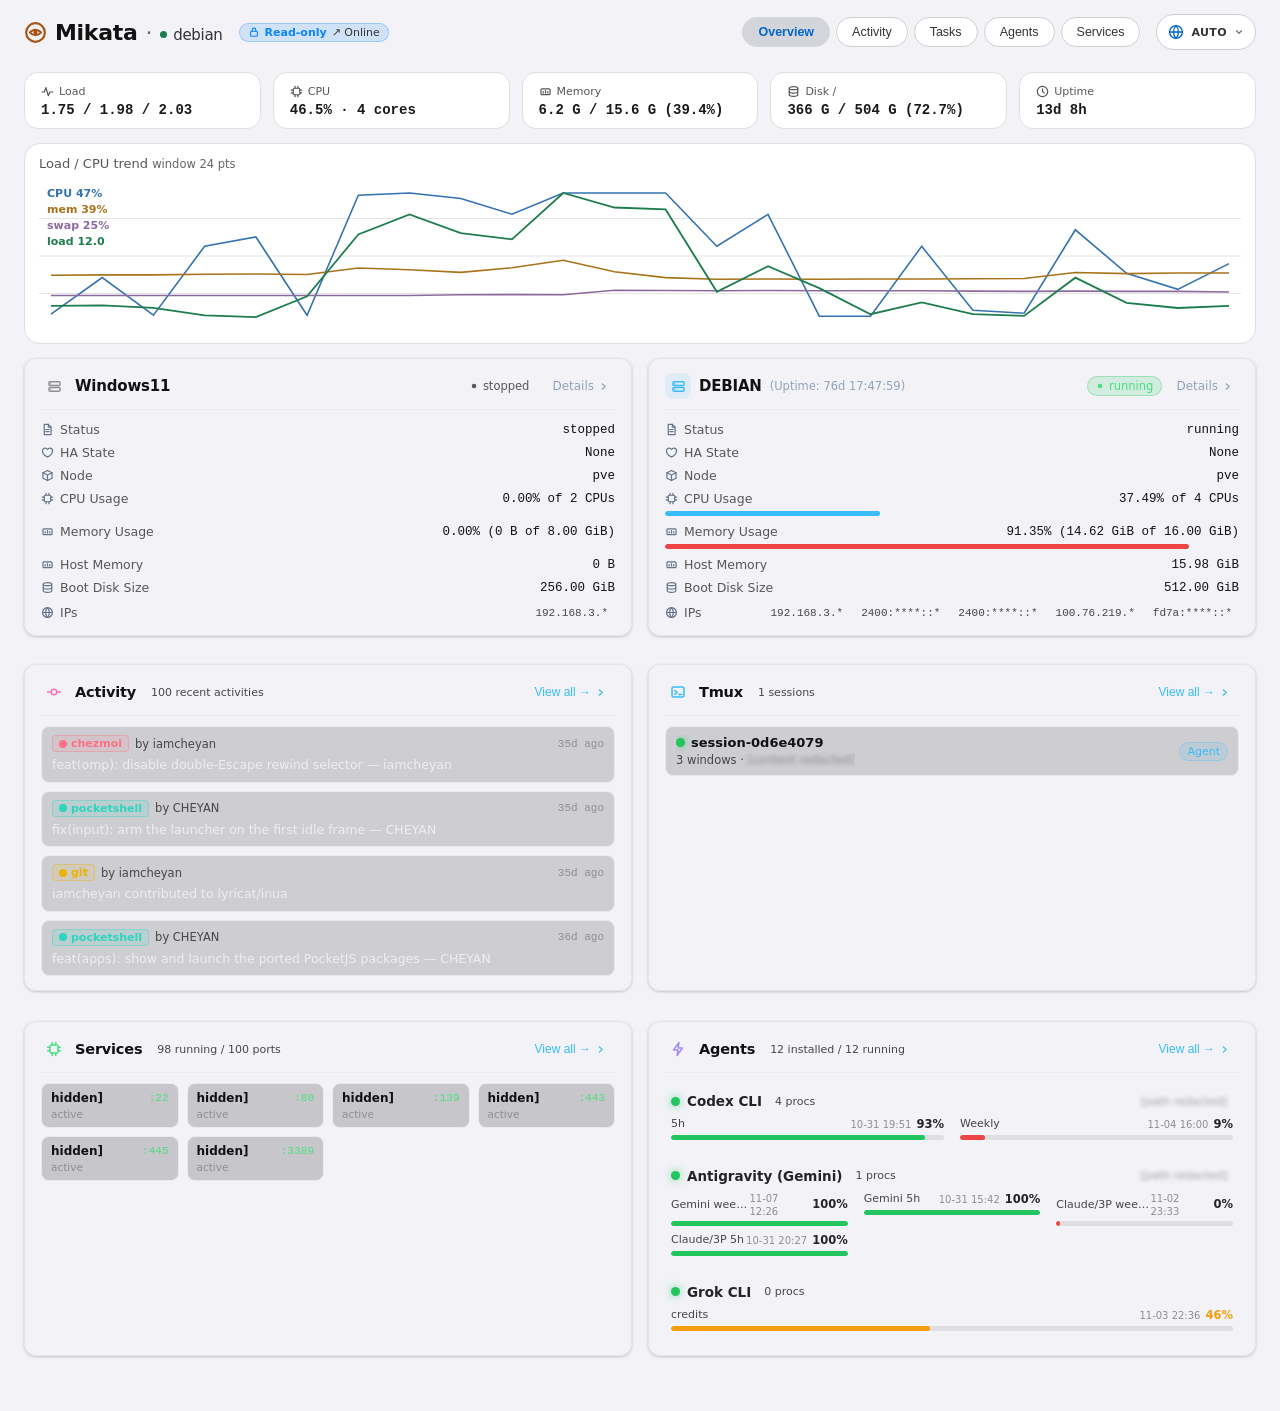
==== commit b06a42c2: "Update sanitized static snapshot 2026-10-31T06:28:13Z" ====
--- a/index.html
+++ b/index.html
@@ -10,7 +10,7 @@
 (()=>{try{const langs=["zh","en","ja"],base=x=>String(x||"").toLowerCase().split("-")[0],valid=x=>langs.includes(x),q=new URLSearchParams(location.search),query=base(q.get("lang")),saved=localStorage.getItem("svc-lang"),device=base((navigator.languages&&navigator.languages[0])||navigator.language)||"zh",target=valid(query)?query:(valid(saved)?saved:(valid(device)?device:"zh"));if(document.documentElement.classList.contains("is-readonly")){const file=target==="zh"?"index.html":`index-${target}.html`,dir=location.pathname.endsWith("/")?location.pathname:location.pathname.slice(0,location.pathname.lastIndexOf("/")+1),path=dir+file;if(location.pathname!==path)location.replace(path+location.search+location.hash)}else if(!query&&valid(saved)){q.set("lang",saved);location.replace(location.pathname+"?"+q.toString()+location.hash)}}catch(e){}})();</script>
 <title>Mikata · debian</title>
 <link rel="icon" href='data:image/svg+xml,<svg xmlns="http://www.w3.org/2000/svg" viewBox="0 0 32 32"><circle cx="16" cy="16" r="16" fill="%23141519"/><path d="M9 16C12.2 11.2 19.8 11.2 23 16M9 16C12.2 20.8 19.8 20.8 23 16" stroke="%23F4F0E6" stroke-width="2.4" fill="none" stroke-linecap="round"/><circle cx="16" cy="16" r="3" fill="%23E2604C"/></svg>'>
-<link rel="stylesheet" href="./static/app.css?v=528c32a95b0e">
+<link rel="stylesheet" href="./static/app.css?v=135b4391e3e6">
 <svg style="display:none;" aria-hidden="true">
   <defs>
     <path id="bird" fill="currentColor" fill-rule="evenodd" d="M1.5 5.5C1.3 5.7 1.2 6.5 1.2 6.9C1.2 6.9 1.2 7 1.2 7.1C1.1 7.4 1.3 8 1.4 8.3C1.4 8.4 1.5 8.5 1.5 8.7C1.5 8.9 1.7 9 1.8 9.3C2.2 9.9 2.2 10 2.3 10.1C2.4 10.2 2.5 10.3 2.6 10.5C2.8 10.8 3 11.1 3.2 11.3C3.3 11.3 3.4 11.6 3.6 11.8C3.8 12 4.1 12.4 4.2 12.5C4.7 13 5.2 13.7 5.4 13.9C6 14.5 6.5 15.1 6.7 15.3C6.7 15.4 6.9 15.5 6.9 15.7C7.3 15.9 7.7 16.5 7.9 16.8C7.9 16.8 8 16.9 8 16.9C8.1 16.9 8.2 17.2 8.2 17.3C8.2 17.3 8.1 17.2 8.1 17.1C7.9 16.9 7.9 16.9 7.6 16.6C7.5 16.5 7.4 16.5 7.4 16.3C7.2 16.2 6.7 15.7 6.3 15.2C6.1 15.1 6 14.9 6 14.9C5.9 14.8 5.7 14.7 5.7 14.6C5.6 14.5 5.4 14.3 5.3 14.2C5.1 14.1 4.9 13.8 4.7 13.5C4.5 13.3 4.2 13.1 4.1 12.9C4.1 12.9 3.8 12.7 3.8 12.5C3.5 12.3 3 11.8 2.8 11.4C1.8 10.5 0.9 9.6 0.7 9.6C0.6 9.7 0.6 9.8 0.5 10C0.5 10.1 0.6 10.2 0.5 10.3C0.5 10.4 0.6 10.5 0.6 10.6C0.5 10.7 0.5 10.9 0.6 11C0.5 11.1 0.6 11.4 0.6 11.5C0.9 12.9 1.3 13.8 2.8 14.9C2.9 15.1 3.3 15.3 3.4 15.4C3.4 15.5 3.6 15.6 3.7 15.7C4.2 16 6.4 17.8 7 18.4C7.4 18.8 7.4 18.8 7.5 18.9C7.6 19 7.7 19 7.7 19.1C7.7 19.2 7.8 19.2 7.9 19.2C7.9 19.3 8.1 19.4 8.1 19.5C8.2 19.6 8.2 19.7 8.3 19.7C8.3 19.7 8.3 19.7 8.2 19.7C8.2 19.6 8.1 19.6 8 19.6C7.9 19.5 7.9 19.4 7.8 19.4C7.7 19.3 7.6 19.2 7.6 19.2C7.6 19.1 7.5 19 7.3 18.9C7.2 18.9 6.9 18.6 6.7 18.4C6.1 17.8 4.5 16.6 3.5 16C3.4 15.8 3 15.6 2.9 15.5C2.6 15.3 1.5 14.6 0.9 14.3C0.7 14.1 0.6 14.1 0.6 14.2C0.5 14.5 0.8 15.9 0.9 16.1C0.9 16.2 1 16.2 0.9 16.3C1.2 16.8 1.9 17.6 2.7 18.3C2.8 18.5 4 19.2 4.7 19.5C6.2 20.5 6.6 20.7 7.4 21.5C8.2 22.2 8.7 22.7 9.3 23.6C9.5 24.1 9.9 24.4 10.3 25.3C10.4 25.5 10.5 25.8 10.5 25.8C10.7 25.8 10.8 25.7 11 25.4C11.6 25 11.9 24.6 12.3 24.3C12.8 24 13 23.8 13 23.7C13.1 23.7 13.1 23.8 13 24C12 24.8 11 26 10.2 26.9C10.1 27.1 9.9 27.5 9.7 27.7C9.5 27.8 9.4 28 9.4 28C9.4 28 9.3 28.3 9.1 28.5C8.6 29.2 7.7 30.8 7.7 30.9C7.7 31 7.8 31 8.3 30.8C9 30.4 9.5 30.2 10.4 30C11.7 29.6 12.5 29.6 11.6 30C10.5 30.2 9.7 30.6 9.2 31.2C8.8 31.7 8.8 31.7 9.3 31.7C10.1 31.8 10.9 31.9 11.6 32.2C12.8 32.7 13.5 33.1 15.5 34.8C16.4 35.5 17.3 36.2 17.8 36.4C17.9 36.5 18.1 36.7 18.2 36.8C19.1 37.3 21.2 38.1 22.3 38.3C22.4 38.3 22.7 38.3 22.8 38.3C22.8 38.5 23 38.5 23 38.5C23.1 38.5 23.2 38.5 23.3 38.5C23.6 38.6 25.9 38.6 26.1 38.5C26.2 38.5 26.3 38.5 26.4 38.5C26.5 38.5 26.6 38.5 26.7 38.3C26.7 38.3 27 38.3 27.1 38.3C28.3 38.1 30.2 37.3 31.4 36.7C31.5 36.7 31.7 36.4 31.8 36.4C32.2 36.2 33.2 35.4 33.4 35.2C34.2 34.5 35.5 33 35.8 32.6C35.8 32.5 36 32.2 36.1 32C36.4 31.8 36.6 31.4 36.6 31.2C36.7 31.1 36.8 30.9 36.9 30.8C37.2 30.4 37.5 29.6 37.7 29.2C37.7 29.1 37.8 28.7 37.9 28.7C38.1 28.5 38.4 27.1 38.5 26.8C39 25.2 39.1 23.7 39 22.4C39 22.2 38.9 21.9 38.9 21.8C38.9 21.7 38.9 21.6 38.9 21.4C38.6 20.5 38.5 19.9 38.2 19C37.9 18.5 37.5 17.5 37.3 17.2C37 16.8 36.8 15.8 36.8 15.2C36.8 13.8 37.7 12.7 39.6 12.2C40.1 12.1 41.3 11.8 42.1 11.7C43.5 11.5 43.5 11.5 43.4 11.3C42.9 10.7 40.9 9.9 39.2 9.7C37.9 9.5 38.1 9.5 37.6 9C37 8.6 36.4 8 36 7.9C36 7.8 35.8 7.8 35.7 7.7C35.1 7.3 34.2 7 33.1 6.9C32.6 6.7 31.6 6.9 31 7C29.6 7.3 28.3 8 27.3 9.2C26.7 9.8 26.2 10.8 25.7 11.7C25.5 12.1 24.8 13.4 24.7 13.7C24.6 13.9 24.5 14.1 24.1 14.7C23.5 15.7 22.1 16.9 20.6 17.8C20.5 18 20.3 18.2 20.1 18.3C19.7 18.5 19.4 18.8 19.1 19C18.9 19.1 18.7 19.3 18.5 19.4C18 19.8 17.2 20.3 17 20.5C16.9 20.5 16.8 20.6 16.7 20.7C16.3 20.8 16.1 20.9 16 20.9C15.5 20.8 14.9 20.5 14.2 20.2C13.7 19.8 12.7 18.9 12.4 18.6C12.3 18.5 12.2 18.4 12.1 18.2C11.9 18 11.2 17.1 11 16.6C10.9 16.5 10.8 16.4 10.7 16.3C10.7 16.2 10.6 16.1 10.6 15.9C10.5 15.9 10.4 15.7 10.4 15.6C10.3 15.5 10.2 15.2 10.1 15C10 14.8 9.8 14.4 9.7 14.2C9.6 14 9.5 13.7 9.4 13.6C9.4 13.4 9.3 13.2 9.2 13C9.2 12.8 9 12.6 9 12.5C8.9 12.3 8.7 12.1 8.7 12C8.7 12 8.5 11.7 8.5 11.7C8.3 11.2 8.2 10.9 7.5 10C6.4 8.3 4.2 6.4 2.7 5.8C2 5.5 1.6 5.4 1.5 5.5ZM28.4 16.7C29.2 16.9 29.7 17.2 29.9 17.7C30.1 18.2 30 18.9 29.6 19.4C29.2 19.9 28.2 20.9 27.6 21.2C26.8 21.7 25.3 22.4 24.2 22.7C23.9 22.8 23.6 22.9 23.5 22.9C22.8 23.2 20.7 23.7 19.6 24C19 24.2 18.4 24.3 18.1 24.4C17.9 24.4 16.1 24.9 15.3 25.1C14.6 25.2 14.7 25.1 15.7 23.6C16.4 22.7 18.5 20.6 19.4 19.9C20.8 18.8 21.4 18.4 23.2 17.6C23.8 17.4 25.6 16.8 25.9 16.8C25.9 16.8 26.3 16.8 26.6 16.7C26.8 16.7 28.2 16.7 28.4 16.7ZM30.4 20.2C30.5 20.3 30.6 20.6 30.6 20.7C31.7 23.1 33.4 24.6 35.6 25.3C36.1 25.5 36.7 25.7 37.2 25.8C37.7 25.8 37.8 25.9 37.8 26.1C37.7 26.2 37.7 26.3 37.7 26.5C37.7 26.6 37.7 26.8 37.6 27C37.4 28.5 36.8 29.9 36.1 31C36.1 31.2 35.9 31.4 35.9 31.6C35.7 31.9 35.2 32.6 34.7 33.3C32.6 35.6 29.7 37.3 26.6 37.8C26.5 37.8 26.3 37.9 26.2 37.9C25.8 37.9 23.7 37.9 23.3 37.9C23.2 37.9 23 37.8 22.9 37.8C21.1 37.6 19.3 36.8 18 35.7C17.7 35.4 17 34.7 16.8 34.5C16.3 33.8 16.1 33 16.3 32.5C16.5 31.8 16.8 31.6 17.9 31.1C19.1 30.5 19.4 30.4 20.2 30C21.4 29.4 23.2 28.4 23.9 27.9C23.9 27.8 24.2 27.7 24.5 27.6C26.3 26.3 28 24.6 28.9 22.9C29.5 22.2 29.7 21.6 29.9 20.7C30.1 20 30.2 19.9 30.4 20.2Z"/>
@@ -21,7 +21,7 @@
   <h1 title="Mikata · 服务一览"><a class="h-home-link" href="./" aria-label="返回首页"><span class="h-logo" aria-hidden="true"><svg class="ic" width="23" height="23" viewBox="0 0 16 16" fill="none" stroke="currentColor" stroke-width="1.5" stroke-linecap="round" stroke-linejoin="round" aria-hidden="true"><circle cx="8" cy="8" r="6.5"/><path d="M4.2 8C6.2 5.6 9.8 5.6 11.8 8M4.2 8C6.2 10.4 9.8 10.4 11.8 8"/><circle cx="8" cy="8" r="1.4" fill="currentColor" stroke="none"/></svg></span><span class="h-brand">Mikata</span></a><span class="h-sep" aria-hidden="true">·</span><span class="h-host"><span class="h-server" aria-hidden="true"></span>debian</span></h1>
   <span class="h-conn" id="conn-grid"></span>
   <span class="meta" id="meta-line" hidden>
-    <span id="updated">2026-10-24 20:25:19</span> <span id="count">0</span>
+    <span id="updated">2026-10-31 15:27:44</span> <span id="count">0</span>
   </span>
   <span class="spacer"></span>
   <!-- 桌面端分类条(右上角): 概览/服务/Goal/管理; 移动端使用底部页签 -->
@@ -128,10 +128,13 @@
   </div>
 </div>
 
-<div class="gpanel" id="tmux-panel"><div class="tmux-header"><h2>Tmux 会话中枢 <span class="ghint">实时终端、活动窗格与智能体联动</span></h2><div class="tmux-header-actions"><button class="btn-ts-action btn-tmux-primary" id="btn-tmux-new-open" type="button"><svg class="ic" width="13" height="13" viewBox="0 0 16 16" fill="none" stroke="currentColor" stroke-width="1.5" stroke-linecap="round" stroke-linejoin="round" aria-hidden="true"><path d="m3 5 4 3-4 3M8 11h5"/></svg> <span>新建智能体终端</span></button></div></div><div class="tmux-summary-stats" id="tmux-stats"></div><div class="filters tmux-filters" id="tmux-filters"><span class="chip active" data-tf="all" role="button" tabindex="0">全部 <span id="n-tf-all"></span></span><span class="chip" data-tf="agent" role="button" tabindex="0"><svg class="ic" width="13" height="13" viewBox="0 0 16 16" fill="none" stroke="currentColor" stroke-width="1.5" stroke-linecap="round" stroke-linejoin="round" aria-hidden="true"><rect x="3" y="5.4" width="10" height="7.4" rx="1.6"/><path d="M8 5.4V3.4"/><circle cx="8" cy="2.7" r="0.9"/><path d="M6.1 9.2h.01M9.9 9.2h.01"/></svg> 智能体 <span id="n-tf-agent"></span></span><span class="chip" data-tf="resumable" role="button" tabindex="0"><svg class="ic" width="13" height="13" viewBox="0 0 16 16" fill="none" stroke="currentColor" stroke-width="1.5" stroke-linecap="round" stroke-linejoin="round" aria-hidden="true"><circle cx="8" cy="8" r="6.2"/><circle cx="8" cy="8" r="2.8"/><circle cx="8" cy="8" r="0.7" fill="currentColor" stroke="none"/></svg> 待唤醒任务 <span id="n-tf-resumable"></span></span><span class="chip" data-tf="standalone" role="button" tabindex="0"><svg class="ic" width="13" height="13" viewBox="0 0 16 16" fill="none" stroke="currentColor" stroke-width="1.5" stroke-linecap="round" stroke-linejoin="round" aria-hidden="true"><rect x="4" y="4" width="8" height="8" rx="1.3"/><path d="M6.2 1.6v2M9.8 1.6v2M6.2 12.4v2M9.8 12.4v2M1.6 6.2h2M1.6 9.8h2M12.4 6.2h2M12.4 9.8h2"/></svg> 独立进程 <span id="n-tf-standalone"></span></span><span class="chip" data-tf="attached" role="button" tabindex="0">已挂载 <span id="n-tf-attached"></span></span><span class="chip" data-tf="detached" role="button" tabindex="0">后台 <span id="n-tf-detached"></span></span></div><div id="tmux-body"><div class="gempty">加载中…</div></div></div>
+<div class="gpanel" id="tmux-panel"><div class="page-head tmux-header"><div class="page-head-main"><h2>任务调度与终端</h2><span class="page-hint">向智能体下发任务、追踪执行进度与日志，调度系统 Tmux 终端会话。</span></div><div class="page-head-actions tmux-header-actions"><button class="btn-ts-action btn-tmux-primary" id="btn-th-new-task" type="button"><svg class="ic" width="13" height="13" viewBox="0 0 16 16" fill="none" stroke="currentColor" stroke-width="1.5" stroke-linecap="round" stroke-linejoin="round" aria-hidden="true"><path d="M5.2 3.4 12.4 8l-7.2 4.6Z"/></svg> <span>下发新任务</span></button><button class="btn-ts-action" id="btn-th-refresh-all" type="button" title="刷新"><svg class="ic" width="13" height="13" viewBox="0 0 16 16" fill="none" stroke="currentColor" stroke-width="1.5" stroke-linecap="round" stroke-linejoin="round" aria-hidden="true"><path d="M13.6 8a5.6 5.6 0 1 1-1.7-4"/><path d="M12.3 1.4v2.8H9.5"/></svg> <span>刷新</span></button></div></div><nav class="page-subnav" id="tmux-subnav" aria-label="子视图"><button class="page-subnav-btn active" data-ttab="tasks" type="button"><svg class="ic" width="13" height="13" viewBox="0 0 16 16" fill="none" stroke="currentColor" stroke-width="1.5" stroke-linecap="round" stroke-linejoin="round" aria-hidden="true"><rect x="3" y="5.4" width="10" height="7.4" rx="1.6"/><path d="M8 5.4V3.4"/><circle cx="8" cy="2.7" r="0.9"/><path d="M6.1 9.2h.01M9.9 9.2h.01"/></svg> 智能体任务 <span id="n-ttab-tasks" class="th-tab-badge"></span></button><button class="page-subnav-btn" data-ttab="sessions" type="button"><svg class="ic" width="13" height="13" viewBox="0 0 16 16" fill="none" stroke="currentColor" stroke-width="1.5" stroke-linecap="round" stroke-linejoin="round" aria-hidden="true"><path d="m3 5 4 3-4 3M8 11h5"/></svg> Tmux 终端 <span id="n-ttab-sessions" class="th-tab-badge"></span></button></nav><div id="tmux-view-tasks" class="tmux-view-tab"><div class="th-split"><div class="th-col-list"><div id="th-tasks" class="th-pane"></div></div><div class="th-col-detail"><div id="th-detail" class="th-pane"></div></div></div></div><div id="tmux-view-sessions" class="tmux-view-tab" hidden><div class="tmux-summary-stats" id="tmux-stats"></div><div class="filters tmux-filters" id="tmux-filters"><span class="chip active" data-tf="all" role="button" tabindex="0">全部 <span id="n-tf-all"></span></span><span class="chip" data-tf="agent" role="button" tabindex="0"><svg class="ic" width="13" height="13" viewBox="0 0 16 16" fill="none" stroke="currentColor" stroke-width="1.5" stroke-linecap="round" stroke-linejoin="round" aria-hidden="true"><rect x="3" y="5.4" width="10" height="7.4" rx="1.6"/><path d="M8 5.4V3.4"/><circle cx="8" cy="2.7" r="0.9"/><path d="M6.1 9.2h.01M9.9 9.2h.01"/></svg> 智能体 <span id="n-tf-agent"></span></span><span class="chip" data-tf="resumable" role="button" tabindex="0"><svg class="ic" width="13" height="13" viewBox="0 0 16 16" fill="none" stroke="currentColor" stroke-width="1.5" stroke-linecap="round" stroke-linejoin="round" aria-hidden="true"><circle cx="8" cy="8" r="6.2"/><circle cx="8" cy="8" r="2.8"/><circle cx="8" cy="8" r="0.7" fill="currentColor" stroke="none"/></svg> 待唤醒任务 <span id="n-tf-resumable"></span></span><span class="chip" data-tf="standalone" role="button" tabindex="0"><svg class="ic" width="13" height="13" viewBox="0 0 16 16" fill="none" stroke="currentColor" stroke-width="1.5" stroke-linecap="round" stroke-linejoin="round" aria-hidden="true"><rect x="4" y="4" width="8" height="8" rx="1.3"/><path d="M6.2 1.6v2M9.8 1.6v2M6.2 12.4v2M9.8 12.4v2M1.6 6.2h2M1.6 9.8h2M12.4 6.2h2M12.4 9.8h2"/></svg> 独立进程 <span id="n-tf-standalone"></span></span><span class="chip" data-tf="attached" role="button" tabindex="0">已挂载 <span id="n-tf-attached"></span></span><span class="chip" data-tf="detached" role="button" tabindex="0">后台 <span id="n-tf-detached"></span></span></div><div id="tmux-body"><div class="gempty">加载中…</div></div></div></div>
 <div class="gpanel" id="activity-page" hidden>
-  <div class="act-header">
-    <h2>活动流 <span class="ghint">本地提交与 GitHub 动态合并时间线</span></h2>
+  <div class="page-head">
+    <div class="page-head-main">
+      <h2>活动流</h2>
+      <span class="page-hint">本地提交与 GitHub 动态合并时间线</span>
+    </div>
   </div>
   <div class="filters act-filters" id="act-filters">
     <span class="chip active" data-af="all" role="button" tabindex="0">全部 <span id="n-act-all"></span></span>
@@ -144,6 +147,16 @@
     <span class="chip act-auto-publish-toggle" id="act-auto-publish-toggle" role="button" tabindex="0">展开自动发布记录</span>
   </div>
   <div id="activity-body"><div class="gempty">加载中…</div></div>
+</div>
+<div class="page-head" id="svc-head">
+  <div class="page-head-main">
+    <h2>服务</h2>
+    <span class="page-hint">服务端口、定时任务与运行日志在同一页切换。</span>
+  </div>
+</div>
+<div class="page-subnav" id="svc-subnav">
+  <button class="page-subnav-btn active" data-sv="svc" type="button"><svg class="ic" width="13" height="13" viewBox="0 0 16 16" fill="none" stroke="currentColor" stroke-width="1.5" stroke-linecap="round" stroke-linejoin="round" aria-hidden="true"><path d="M4 1.8h5.2L12.4 5v9.2H4Z"/><path d="M9 1.8V5h3.4"/></svg> <span>服务</span></button>
+  <button class="page-subnav-btn" data-sv="cron" type="button"><svg class="ic" width="13" height="13" viewBox="0 0 16 16" fill="none" stroke="currentColor" stroke-width="1.5" stroke-linecap="round" stroke-linejoin="round" aria-hidden="true"><path d="M2.6 8a5.4 5.4 0 0 1 9.3-3.7M13.4 8a5.4 5.4 0 0 1-9.3 3.7"/><path d="M12.1 1.7v2.8H9.3M3.9 14.3v-2.8h2.8"/></svg> <span>计划任务一览</span></button>
 </div>
 <div class="filters" id="filters">
   <span class="chip" data-f="user" role="button" tabindex="0">用户服务 <span id="n-user"></span></span>
@@ -159,9 +172,12 @@
   <span class="chip" data-f="manage" role="button" tabindex="0">服务管理 <span id="n-manage"></span></span>
 </div>
 <div class="gpanel" id="network-page" hidden>
-  <div class="ts-header">
-    <h2>Tailscale 组网与服务 <span class="ghint">节点拓扑、设备直连状态与 Serve 代理</span></h2>
-    <div class="ts-header-actions">
+  <div class="page-head ts-header">
+    <div class="page-head-main">
+      <h2>Tailscale 组网与服务</h2>
+      <span class="page-hint">节点拓扑、设备直连状态与 Serve 代理</span>
+    </div>
+    <div class="page-head-actions ts-header-actions">
       <button class="btn-ts-action" id="btn-ts-netcheck" title="网络体检">
         <svg class="ic" width="13" height="13" viewBox="0 0 16 16" fill="none" stroke="currentColor" stroke-width="1.5" stroke-linecap="round" stroke-linejoin="round" aria-hidden="true"><path d="M1.5 8.5h3l2.2-5.5 3 10.5 2-6.5h2.8"/></svg> <span>网络体检</span>
       </button>
@@ -198,11 +214,9 @@
 <tr><td class="name"><span class="svc">?</span><span class="badge badge-direct">进程</span></td><td class="port" data-label="端口"><a href="http://127.0.0.1:443/" target="_blank" rel="noopener">443</a></td><td class="addr" data-label="监听地址">fd7a:115c:a1e0::c034:db69 </td><td class="pid" data-label="PID">?</td><td class="cmd" data-label="启动命令"><div class="cmd-cell"><span class="cmd-text">[命令已隐藏]</span></div></td><td class="cwd" data-label="工作目录"><div class="cmd-cell"><span class="cmd-text">—</span></div></td></tr>
 <tr><td class="name"><span class="svc">?</span><span class="badge badge-direct">进程</span></td><td class="port" data-label="端口"><a href="http://127.0.0.1:445/" target="_blank" rel="noopener">445</a></td><td class="addr" data-label="监听地址">0.0.0.0 </td><td class="pid" data-label="PID">?</td><td class="cmd" data-label="启动命令"><div class="cmd-cell"><span class="cmd-text">[命令已隐藏]</span></div></td><td class="cwd" data-label="工作目录"><div class="cmd-cell"><span class="cmd-text">—</span></div></td></tr>
 <tr><td class="name"><span class="svc">?</span><span class="badge badge-direct">进程</span></td><td class="port" data-label="端口"><a href="http://127.0.0.1:445/" target="_blank" rel="noopener">445</a></td><td class="addr" data-label="监听地址">:: </td><td class="pid" data-label="PID">?</td><td class="cmd" data-label="启动命令"><div class="cmd-cell"><span class="cmd-text">[命令已隐藏]</span></div></td><td class="cwd" data-label="工作目录"><div class="cmd-cell"><span class="cmd-text">—</span></div></td></tr>
-<tr><td class="name"><span class="svc">ServerCore.dll</span><span class="badge badge-direct">进程</span></td><td class="port" data-label="端口"><a href="http://127.0.0.1:3000/" target="_blank" rel="noopener">3000</a></td><td class="addr" data-label="监听地址">127.0.0.1 <span class="local">仅本机</span></td><td class="pid" data-label="PID">939873</td><td class="cmd" data-label="启动命令"><div class="cmd-cell"><span class="cmd-text">[命令已隐藏]</span></div></td><td class="cwd" data-label="工作目录"><div class="cmd-cell"><span class="cmd-text">[路径已隐藏]</span></div></td></tr>
 <tr><td class="name"><span class="svc">?</span><span class="badge badge-direct">进程</span></td><td class="port" data-label="端口"><a href="http://127.0.0.1:3389/" target="_blank" rel="noopener">3389</a></td><td class="addr" data-label="监听地址">:: </td><td class="pid" data-label="PID">?</td><td class="cmd" data-label="启动命令"><div class="cmd-cell"><span class="cmd-text">[命令已隐藏]</span></div></td><td class="cwd" data-label="工作目录"><div class="cmd-cell"><span class="cmd-text">—</span></div></td></tr>
 <tr><td class="name"><span class="svc">magpie</span><span class="badge badge-systemd">进程</span><span class="detail" title="systemd 单元">magpie.service</span></td><td class="port" data-label="端口"><a href="http://127.0.0.1:3425/" target="_blank" rel="noopener">3425</a></td><td class="addr" data-label="监听地址">127.0.0.1 <span class="local">仅本机</span></td><td class="pid" data-label="PID">632031</td><td class="cmd" data-label="启动命令"><div class="cmd-cell"><span class="cmd-text">[命令已隐藏]</span></div></td><td class="cwd" data-label="工作目录"><div class="cmd-cell"><span class="cmd-text">[路径已隐藏]</span></div></td></tr>
 <tr><td class="name"><span class="svc">magpie</span><span class="badge badge-systemd">进程</span><span class="detail" title="systemd 单元">magpie.service</span></td><td class="port" data-label="端口"><a href="http://127.0.0.1:3426/" target="_blank" rel="noopener">3426</a></td><td class="addr" data-label="监听地址">127.0.0.1 <span class="local">仅本机</span></td><td class="pid" data-label="PID">632031</td><td class="cmd" data-label="启动命令"><div class="cmd-cell"><span class="cmd-text">[命令已隐藏]</span></div></td><td class="cwd" data-label="工作目录"><div class="cmd-cell"><span class="cmd-text">[路径已隐藏]</span></div></td></tr>
-<tr><td class="name"><span class="svc">app.py</span><span class="badge badge-direct">进程</span></td><td class="port" data-label="端口"><a href="http://127.0.0.1:5000/" target="_blank" rel="noopener">5000</a></td><td class="addr" data-label="监听地址">0.0.0.0 </td><td class="pid" data-label="PID">3769330</td><td class="cmd" data-label="启动命令"><div class="cmd-cell"><span class="cmd-text">[命令已隐藏]</span></div></td><td class="cwd" data-label="工作目录"><div class="cmd-cell"><span class="cmd-text">[路径已隐藏]</span></div></td></tr>
 <tr><td class="name"><span class="svc">?</span><span class="badge badge-direct">进程</span></td><td class="port" data-label="端口"><a href="http://127.0.0.1:5355/" target="_blank" rel="noopener">5355</a></td><td class="addr" data-label="监听地址">0.0.0.0 </td><td class="pid" data-label="PID">?</td><td class="cmd" data-label="启动命令"><div class="cmd-cell"><span class="cmd-text">[命令已隐藏]</span></div></td><td class="cwd" data-label="工作目录"><div class="cmd-cell"><span class="cmd-text">—</span></div></td></tr>
 <tr><td class="name"><span class="svc">?</span><span class="badge badge-direct">进程</span></td><td class="port" data-label="端口"><a href="http://127.0.0.1:5355/" target="_blank" rel="noopener">5355</a></td><td class="addr" data-label="监听地址">:: </td><td class="pid" data-label="PID">?</td><td class="cmd" data-label="启动命令"><div class="cmd-cell"><span class="cmd-text">[命令已隐藏]</span></div></td><td class="cwd" data-label="工作目录"><div class="cmd-cell"><span class="cmd-text">—</span></div></td></tr>
 <tr><td class="name"><span class="svc">Xvnc</span><span class="badge badge-systemd">进程</span><span class="detail" title="systemd 单元">webdesktop.service</span></td><td class="port" data-label="端口"><a href="http://127.0.0.1:5900/" target="_blank" rel="noopener">5900</a></td><td class="addr" data-label="监听地址">127.0.0.1 <span class="local">仅本机</span></td><td class="pid" data-label="PID">1338</td><td class="cmd" data-label="启动命令"><div class="cmd-cell"><span class="cmd-text">[命令已隐藏]</span></div></td><td class="cwd" data-label="工作目录"><div class="cmd-cell"><span class="cmd-text">[路径已隐藏]</span></div></td></tr>
@@ -211,8 +225,12 @@
 <tr><td class="name"><span class="svc">websockify</span><span class="badge badge-systemd">进程</span><span class="detail" title="systemd 单元">webdesktop.service</span></td><td class="port" data-label="端口"><a href="http://127.0.0.1:6080/" target="_blank" rel="noopener">6080</a></td><td class="addr" data-label="监听地址">127.0.0.1 <span class="local">仅本机</span></td><td class="pid" data-label="PID">1436</td><td class="cmd" data-label="启动命令"><div class="cmd-cell"><span class="cmd-text">[命令已隐藏]</span></div></td><td class="cwd" data-label="工作目录"><div class="cmd-cell"><span class="cmd-text">[路径已隐藏]</span></div></td></tr>
 <tr><td class="name"><span class="svc">websockify</span><span class="badge badge-systemd">进程</span><span class="detail" title="systemd 单元">mobile-browser.service</span></td><td class="port" data-label="端口"><a href="http://127.0.0.1:6081/" target="_blank" rel="noopener">6081</a></td><td class="addr" data-label="监听地址">127.0.0.1 <span class="local">仅本机</span></td><td class="pid" data-label="PID">1421</td><td class="cmd" data-label="启动命令"><div class="cmd-cell"><span class="cmd-text">[命令已隐藏]</span></div></td><td class="cwd" data-label="工作目录"><div class="cmd-cell"><span class="cmd-text">[路径已隐藏]</span></div></td></tr>
 <tr><td class="name"><span class="svc">websockify</span><span class="badge badge-systemd">进程</span><span class="detail" title="systemd 单元">inua-wayland-novnc.service</span></td><td class="port" data-label="端口"><a href="http://127.0.0.1:6082/" target="_blank" rel="noopener">6082</a></td><td class="addr" data-label="监听地址">127.0.0.1 <span class="local">仅本机</span></td><td class="pid" data-label="PID">88462</td><td class="cmd" data-label="启动命令"><div class="cmd-cell"><span class="cmd-text">[命令已隐藏]</span></div></td><td class="cwd" data-label="工作目录"><div class="cmd-cell"><span class="cmd-text">[路径已隐藏]</span></div></td></tr>
-<tr><td class="name"><span class="svc">server.py</span><span class="badge badge-systemd">进程</span><span class="detail" title="systemd 单元">hermes-screen-viewer.service</span></td><td class="port" data-label="端口"><a href="http://127.0.0.1:6088/" target="_blank" rel="noopener">6088</a></td><td class="addr" data-label="监听地址">127.0.0.1 <span class="local">仅本机</span></td><td class="pid" data-label="PID">1139</td><td class="cmd" data-label="启动命令"><div class="cmd-cell"><span class="cmd-text">[命令已隐藏]</span></div></td><td class="cwd" data-label="工作目录"><div class="cmd-cell"><span class="cmd-text">[路径已隐藏]</span></div></td></tr>
-<tr><td class="name"><span class="svc">ServerCore.dll</span><span class="badge badge-direct">进程</span></td><td class="port" data-label="端口"><a href="http://127.0.0.1:7000/" target="_blank" rel="noopener">7000</a></td><td class="addr" data-label="监听地址">127.0.0.1 <span class="local">仅本机</span></td><td class="pid" data-label="PID">939873</td><td class="cmd" data-label="启动命令"><div class="cmd-cell"><span class="cmd-text">[命令已隐藏]</span></div></td><td class="cwd" data-label="工作目录"><div class="cmd-cell"><span class="cmd-text">[路径已隐藏]</span></div></td></tr>
+<tr><td class="name"><span class="svc">server.py</span><span class="badge badge-systemd">进程</span><span class="detail" title="systemd 单元">hermes-screen-viewer.service</span></td><td class="port" data-label="端口"><a href="http://127.0.0.1:6088/" target="_blank" rel="noopener">6088</a></td><td class="addr" data-label="监听地址">127.0.0.1 <span class="local">仅本机</span></td><td class="pid" data-label="PID">278883</td><td class="cmd" data-label="启动命令"><div class="cmd-cell"><span class="cmd-text">[命令已隐藏]</span></div></td><td class="cwd" data-label="工作目录"><div class="cmd-cell"><span class="cmd-text">[路径已隐藏]</span></div></td></tr>
+<tr><td class="name"><span class="svc">server.py</span><span class="badge badge-direct">进程</span></td><td class="port" data-label="端口"><a href="http://127.0.0.1:8081/" target="_blank" rel="noopener">8081</a></td><td class="addr" data-label="监听地址">127.0.0.1 <span class="local">仅本机</span></td><td class="pid" data-label="PID">278878</td><td class="cmd" data-label="启动命令"><div class="cmd-cell"><span class="cmd-text">[命令已隐藏]</span></div></td><td class="cwd" data-label="工作目录"><div class="cmd-cell"><span class="cmd-text">[路径已隐藏]</span></div></td></tr>
+<tr><td class="name"><span class="svc">pocketshell-dev</span><span class="badge badge-direct">进程</span></td><td class="port" data-label="端口"><a href="http://127.0.0.1:8091/" target="_blank" rel="noopener">8091</a></td><td class="addr" data-label="监听地址">127.0.0.1 <span class="local">仅本机</span></td><td class="pid" data-label="PID">3004851</td><td class="cmd" data-label="启动命令"><div class="cmd-cell"><span class="cmd-text">[命令已隐藏]</span></div></td><td class="cwd" data-label="工作目录"><div class="cmd-cell"><span class="cmd-text">[路径已隐藏]</span></div></td></tr>
+<tr><td class="name"><span class="svc">uvicorn</span><span class="badge badge-systemd">进程</span><span class="detail" title="systemd 单元">taskhub.service</span></td><td class="port" data-label="端口"><a href="http://127.0.0.1:8096/" target="_blank" rel="noopener">8096</a></td><td class="addr" data-label="监听地址">127.0.0.1 <span class="local">仅本机</span></td><td class="pid" data-label="PID">2285735</td><td class="cmd" data-label="启动命令"><div class="cmd-cell"><span class="cmd-text">[命令已隐藏]</span></div></td><td class="cwd" data-label="工作目录"><div class="cmd-cell"><span class="cmd-text">[路径已隐藏]</span></div></td></tr>
+<tr><td class="name"><span class="svc">heya-bridge</span><span class="badge badge-direct">进程</span></td><td class="port" data-label="端口"><a href="http://127.0.0.1:8132/" target="_blank" rel="noopener">8132</a></td><td class="addr" data-label="监听地址">127.0.0.1 <span class="local">仅本机</span></td><td class="pid" data-label="PID">579830</td><td class="cmd" data-label="启动命令"><div class="cmd-cell"><span class="cmd-text">[命令已隐藏]</span></div></td><td class="cwd" data-label="工作目录"><div class="cmd-cell"><span class="cmd-text">[路径已隐藏]</span></div></td></tr>
+<tr><td class="name"><span class="svc">library-harness.js</span><span class="badge badge-direct">进程</span></td><td class="port" data-label="端口"><a href="http://127.0.0.1:8137/" target="_blank" rel="noopener">8137</a></td><td class="addr" data-label="监听地址">127.0.0.1 <span class="local">仅本机</span></td><td class="pid" data-label="PID">3118088</td><td class="cmd" data-label="启动命令"><div class="cmd-cell"><span class="cmd-text">[命令已隐藏]</span></div></td><td class="cwd" data-label="工作目录"><div class="cmd-cell"><span class="cmd-text">[路径已隐藏]</span></div></td></tr>
 <tr><td class="name"><span class="svc">syncthing</span><span class="badge badge-systemd">进程</span><span class="detail" title="systemd 单元">syncthing.service</span></td><td class="port" data-label="端口"><a href="http://127.0.0.1:8384/" target="_blank" rel="noopener">8384</a></td><td class="addr" data-label="监听地址">:: </td><td class="pid" data-label="PID">1244</td><td class="cmd" data-label="启动命令"><div class="cmd-cell"><span class="cmd-text">[命令已隐藏]</span></div></td><td class="cwd" data-label="工作目录"><div class="cmd-cell"><span class="cmd-text">[路径已隐藏]</span></div></td></tr>
 <tr><td class="name"><span class="svc">?</span><span class="badge badge-direct">进程</span></td><td class="port" data-label="端口"><a href="http://127.0.0.1:8443/" target="_blank" rel="noopener">8443</a></td><td class="addr" data-label="监听地址">127.0.0.1 <span class="local">仅本机</span></td><td class="pid" data-label="PID">?</td><td class="cmd" data-label="启动命令"><div class="cmd-cell"><span class="cmd-text">[命令已隐藏]</span></div></td><td class="cwd" data-label="工作目录"><div class="cmd-cell"><span class="cmd-text">—</span></div></td></tr>
 <tr><td class="name"><span class="svc">?</span><span class="badge badge-direct">进程</span></td><td class="port" data-label="端口"><a href="http://127.0.0.1:8443/" target="_blank" rel="noopener">8443</a></td><td class="addr" data-label="监听地址">fd7a:115c:a1e0::c034:db69 </td><td class="pid" data-label="PID">?</td><td class="cmd" data-label="启动命令"><div class="cmd-cell"><span class="cmd-text">[命令已隐藏]</span></div></td><td class="cwd" data-label="工作目录"><div class="cmd-cell"><span class="cmd-text">—</span></div></td></tr>
@@ -224,6 +242,10 @@
 <tr><td class="name"><span class="svc">?</span><span class="badge badge-direct">进程</span></td><td class="port" data-label="端口"><a href="http://127.0.0.1:8448/" target="_blank" rel="noopener">8448</a></td><td class="addr" data-label="监听地址">fd7a:115c:a1e0::c034:db69 </td><td class="pid" data-label="PID">?</td><td class="cmd" data-label="启动命令"><div class="cmd-cell"><span class="cmd-text">[命令已隐藏]</span></div></td><td class="cwd" data-label="工作目录"><div class="cmd-cell"><span class="cmd-text">—</span></div></td></tr>
 <tr><td class="name"><span class="svc">?</span><span class="badge badge-direct">进程</span></td><td class="port" data-label="端口"><a href="http://127.0.0.1:8449/" target="_blank" rel="noopener">8449</a></td><td class="addr" data-label="监听地址">127.0.0.1 <span class="local">仅本机</span></td><td class="pid" data-label="PID">?</td><td class="cmd" data-label="启动命令"><div class="cmd-cell"><span class="cmd-text">[命令已隐藏]</span></div></td><td class="cwd" data-label="工作目录"><div class="cmd-cell"><span class="cmd-text">—</span></div></td></tr>
 <tr><td class="name"><span class="svc">?</span><span class="badge badge-direct">进程</span></td><td class="port" data-label="端口"><a href="http://127.0.0.1:8449/" target="_blank" rel="noopener">8449</a></td><td class="addr" data-label="监听地址">fd7a:115c:a1e0::c034:db69 </td><td class="pid" data-label="PID">?</td><td class="cmd" data-label="启动命令"><div class="cmd-cell"><span class="cmd-text">[命令已隐藏]</span></div></td><td class="cwd" data-label="工作目录"><div class="cmd-cell"><span class="cmd-text">—</span></div></td></tr>
+<tr><td class="name"><span class="svc">?</span><span class="badge badge-direct">进程</span></td><td class="port" data-label="端口"><a href="http://127.0.0.1:8450/" target="_blank" rel="noopener">8450</a></td><td class="addr" data-label="监听地址">127.0.0.1 <span class="local">仅本机</span></td><td class="pid" data-label="PID">?</td><td class="cmd" data-label="启动命令"><div class="cmd-cell"><span class="cmd-text">[命令已隐藏]</span></div></td><td class="cwd" data-label="工作目录"><div class="cmd-cell"><span class="cmd-text">—</span></div></td></tr>
+<tr><td class="name"><span class="svc">?</span><span class="badge badge-direct">进程</span></td><td class="port" data-label="端口"><a href="http://127.0.0.1:8450/" target="_blank" rel="noopener">8450</a></td><td class="addr" data-label="监听地址">fd7a:115c:a1e0::c034:db69 </td><td class="pid" data-label="PID">?</td><td class="cmd" data-label="启动命令"><div class="cmd-cell"><span class="cmd-text">[命令已隐藏]</span></div></td><td class="cwd" data-label="工作目录"><div class="cmd-cell"><span class="cmd-text">—</span></div></td></tr>
+<tr><td class="name"><span class="svc">hermes-agent&#x27;)</span><span class="badge badge-systemd">进程</span><span class="detail" title="systemd 单元">hermes-gateway.service</span></td><td class="port" data-label="端口"><a href="http://127.0.0.1:8644/" target="_blank" rel="noopener">8644</a></td><td class="addr" data-label="监听地址">0.0.0.0 </td><td class="pid" data-label="PID">2379376</td><td class="cmd" data-label="启动命令"><div class="cmd-cell"><span class="cmd-text">[命令已隐藏]</span></div></td><td class="cwd" data-label="工作目录"><div class="cmd-cell"><span class="cmd-text">[路径已隐藏]</span></div></td></tr>
+<tr><td class="name"><span class="svc">hermes-agent&#x27;)</span><span class="badge badge-systemd">进程</span><span class="detail" title="systemd 单元">hermes-gateway.service</span></td><td class="port" data-label="端口"><a href="http://127.0.0.1:8644/" target="_blank" rel="noopener">8644</a></td><td class="addr" data-label="监听地址">:: </td><td class="pid" data-label="PID">2379376</td><td class="cmd" data-label="启动命令"><div class="cmd-cell"><span class="cmd-text">[命令已隐藏]</span></div></td><td class="cwd" data-label="工作目录"><div class="cmd-cell"><span class="cmd-text">[路径已隐藏]</span></div></td></tr>
 <tr><td class="name"><span class="svc">WilViewer 图档服务 (已暂停)</span><span class="badge badge-paused">已暂停</span></td><td class="port" data-label="端口"><a href="http://127.0.0.1:8765/" target="_blank" rel="noopener">8765</a></td><td class="addr" data-label="监听地址">0.0.0.0 </td><td class="pid" data-label="PID">?</td><td class="cmd" data-label="启动命令"><div class="cmd-cell"><span class="cmd-text">[命令已隐藏]</span><span class="cmd-ctl"><span class="ctl-btn" data-ctl="wilviewer" data-port="8765" role="button" tabindex="0" aria-disabled="true">…</span></span></div></td><td class="cwd" data-label="工作目录"><div class="cmd-cell"><span class="cmd-text">—</span></div></td></tr>
 <tr><td class="name"><span class="svc">site</span><span class="badge badge-direct">进程</span></td><td class="port" data-label="端口"><a href="http://127.0.0.1:8814/" target="_blank" rel="noopener">8814</a></td><td class="addr" data-label="监听地址">0.0.0.0 </td><td class="pid" data-label="PID">1568181</td><td class="cmd" data-label="启动命令"><div class="cmd-cell"><span class="cmd-text">[命令已隐藏]</span></div></td><td class="cwd" data-label="工作目录"><div class="cmd-cell"><span class="cmd-text">[路径已隐藏]</span></div></td></tr>
 <tr><td class="name"><span class="svc">site</span><span class="badge badge-direct">进程</span></td><td class="port" data-label="端口"><a href="http://127.0.0.1:8821/" target="_blank" rel="noopener">8821</a></td><td class="addr" data-label="监听地址">0.0.0.0 </td><td class="pid" data-label="PID">3491985</td><td class="cmd" data-label="启动命令"><div class="cmd-cell"><span class="cmd-text">[命令已隐藏]</span></div></td><td class="cwd" data-label="工作目录"><div class="cmd-cell"><span class="cmd-text">[路径已隐藏]</span></div></td></tr>
@@ -251,36 +273,36 @@
 <tr><td class="name"><span class="svc">python3</span><span class="badge badge-direct">进程</span></td><td class="port" data-label="端口"><a href="http://127.0.0.1:8921/" target="_blank" rel="noopener">8921</a></td><td class="addr" data-label="监听地址">127.0.0.1 <span class="local">仅本机</span></td><td class="pid" data-label="PID">3098283</td><td class="cmd" data-label="启动命令"><div class="cmd-cell"><span class="cmd-text">[命令已隐藏]</span></div></td><td class="cwd" data-label="工作目录"><div class="cmd-cell"><span class="cmd-text">[路径已隐藏]</span></div></td></tr>
 <tr><td class="name"><span class="svc">hermes-agent&#x27;)</span><span class="badge badge-systemd">进程</span><span class="detail" title="systemd 单元">hermes-serve.service</span></td><td class="port" data-label="端口"><a href="http://127.0.0.1:9119/" target="_blank" rel="noopener">9119</a></td><td class="addr" data-label="监听地址">127.0.0.1 <span class="local">仅本机</span></td><td class="pid" data-label="PID">3517375</td><td class="cmd" data-label="启动命令"><div class="cmd-cell"><span class="cmd-text">[命令已隐藏]</span></div></td><td class="cwd" data-label="工作目录"><div class="cmd-cell"><span class="cmd-text">[路径已隐藏]</span></div></td></tr>
 <tr><td class="name"><span class="svc">chrome</span><span class="badge badge-direct">进程</span></td><td class="port" data-label="端口"><a href="http://127.0.0.1:9251/" target="_blank" rel="noopener">9251</a></td><td class="addr" data-label="监听地址">127.0.0.1 <span class="local">仅本机</span></td><td class="pid" data-label="PID">1567975</td><td class="cmd" data-label="启动命令"><div class="cmd-cell"><span class="cmd-text">[命令已隐藏]</span></div></td><td class="cwd" data-label="工作目录"><div class="cmd-cell"><span class="cmd-text">[路径已隐藏]</span></div></td></tr>
-<tr><td class="name"><span class="svc">chrome</span><span class="badge badge-direct">进程</span></td><td class="port" data-label="端口"><a href="http://127.0.0.1:9333/" target="_blank" rel="noopener">9333</a></td><td class="addr" data-label="监听地址">127.0.0.1 <span class="local">仅本机</span></td><td class="pid" data-label="PID">796354</td><td class="cmd" data-label="启动命令"><div class="cmd-cell"><span class="cmd-text">[命令已隐藏]</span></div></td><td class="cwd" data-label="工作目录"><div class="cmd-cell"><span class="cmd-text">[路径已隐藏]</span></div></td></tr>
 <tr><td class="name"><span class="svc">?</span><span class="badge badge-direct">进程</span></td><td class="port" data-label="端口"><a href="http://127.0.0.1:10000/" target="_blank" rel="noopener">10000</a></td><td class="addr" data-label="监听地址">127.0.0.1 <span class="local">仅本机</span></td><td class="pid" data-label="PID">?</td><td class="cmd" data-label="启动命令"><div class="cmd-cell"><span class="cmd-text">[命令已隐藏]</span></div></td><td class="cwd" data-label="工作目录"><div class="cmd-cell"><span class="cmd-text">—</span></div></td></tr>
 <tr><td class="name"><span class="svc">?</span><span class="badge badge-direct">进程</span></td><td class="port" data-label="端口"><a href="http://127.0.0.1:10000/" target="_blank" rel="noopener">10000</a></td><td class="addr" data-label="监听地址">fd7a:115c:a1e0::c034:db69 </td><td class="pid" data-label="PID">?</td><td class="cmd" data-label="启动命令"><div class="cmd-cell"><span class="cmd-text">[命令已隐藏]</span></div></td><td class="cwd" data-label="工作目录"><div class="cmd-cell"><span class="cmd-text">—</span></div></td></tr>
 <tr><td class="name"><span class="svc">opencode</span><span class="badge badge-direct">进程</span></td><td class="port" data-label="端口"><a href="http://127.0.0.1:13055/" target="_blank" rel="noopener">13055</a></td><td class="addr" data-label="监听地址">127.0.0.1 <span class="local">仅本机</span></td><td class="pid" data-label="PID">1797506</td><td class="cmd" data-label="启动命令"><div class="cmd-cell"><span class="cmd-text">[命令已隐藏]</span></div></td><td class="cwd" data-label="工作目录"><div class="cmd-cell"><span class="cmd-text">[路径已隐藏]</span></div></td></tr>
+<tr><td class="name"><span class="svc">vite</span><span class="badge badge-direct">进程</span></td><td class="port" data-label="端口"><a href="http://127.0.0.1:15174/" target="_blank" rel="noopener">15174</a></td><td class="addr" data-label="监听地址">127.0.0.1 <span class="local">仅本机</span></td><td class="pid" data-label="PID">2360586</td><td class="cmd" data-label="启动命令"><div class="cmd-cell"><span class="cmd-text">[命令已隐藏]</span></div></td><td class="cwd" data-label="工作目录"><div class="cmd-cell"><span class="cmd-text">[路径已隐藏]</span></div></td></tr>
+<tr><td class="name"><span class="svc">vite</span><span class="badge badge-direct">进程</span></td><td class="port" data-label="端口"><a href="http://127.0.0.1:15175/" target="_blank" rel="noopener">15175</a></td><td class="addr" data-label="监听地址">127.0.0.1 <span class="local">仅本机</span></td><td class="pid" data-label="PID">2362483</td><td class="cmd" data-label="启动命令"><div class="cmd-cell"><span class="cmd-text">[命令已隐藏]</span></div></td><td class="cwd" data-label="工作目录"><div class="cmd-cell"><span class="cmd-text">[路径已隐藏]</span></div></td></tr>
 <tr><td class="name"><span class="svc">opencode</span><span class="badge badge-direct">进程</span></td><td class="port" data-label="端口"><a href="http://127.0.0.1:16594/" target="_blank" rel="noopener">16594</a></td><td class="addr" data-label="监听地址">127.0.0.1 <span class="local">仅本机</span></td><td class="pid" data-label="PID">158042</td><td class="cmd" data-label="启动命令"><div class="cmd-cell"><span class="cmd-text">[命令已隐藏]</span></div></td><td class="cwd" data-label="工作目录"><div class="cmd-cell"><span class="cmd-text">[路径已隐藏]</span></div></td></tr>
-<tr><td class="name"><span class="svc">managed-runner.mjs</span><span class="badge badge-systemd">进程</span><span class="detail" title="systemd 单元">magpie.service</span></td><td class="port" data-label="端口"><a href="http://127.0.0.1:18900/" target="_blank" rel="noopener">18900</a></td><td class="addr" data-label="监听地址">127.0.0.1 <span class="local">仅本机</span></td><td class="pid" data-label="PID">843241</td><td class="cmd" data-label="启动命令"><div class="cmd-cell"><span class="cmd-text">[命令已隐藏]</span></div></td><td class="cwd" data-label="工作目录"><div class="cmd-cell"><span class="cmd-text">[路径已隐藏]</span></div></td></tr>
+<tr><td class="name"><span class="svc">settingsd</span><span class="badge badge-direct">进程</span></td><td class="port" data-label="端口"><a href="http://127.0.0.1:18091/" target="_blank" rel="noopener">18091</a></td><td class="addr" data-label="监听地址">127.0.0.1 <span class="local">仅本机</span></td><td class="pid" data-label="PID">2360775</td><td class="cmd" data-label="启动命令"><div class="cmd-cell"><span class="cmd-text">[命令已隐藏]</span></div></td><td class="cwd" data-label="工作目录"><div class="cmd-cell"><span class="cmd-text">[路径已隐藏]</span></div></td></tr>
+<tr><td class="name"><span class="svc">backend</span><span class="badge badge-direct">进程</span></td><td class="port" data-label="端口"><a href="http://127.0.0.1:18573/" target="_blank" rel="noopener">18573</a></td><td class="addr" data-label="监听地址">127.0.0.1 <span class="local">仅本机</span></td><td class="pid" data-label="PID">2394812</td><td class="cmd" data-label="启动命令"><div class="cmd-cell"><span class="cmd-text">[命令已隐藏]</span></div></td><td class="cwd" data-label="工作目录"><div class="cmd-cell"><span class="cmd-text">[路径已隐藏]</span></div></td></tr>
+<tr><td class="name"><span class="svc">ssh</span><span class="badge badge-systemd">进程</span><span class="detail" title="systemd 单元">hermes-gateway.service</span></td><td class="port" data-label="端口"><a href="http://127.0.0.1:18899/" target="_blank" rel="noopener">18899</a></td><td class="addr" data-label="监听地址">127.0.0.1 <span class="local">仅本机</span></td><td class="pid" data-label="PID">3117362</td><td class="cmd" data-label="启动命令"><div class="cmd-cell"><span class="cmd-text">[命令已隐藏]</span></div></td><td class="cwd" data-label="工作目录"><div class="cmd-cell"><span class="cmd-text">[路径已隐藏]</span></div></td></tr>
+<tr><td class="name"><span class="svc">ssh</span><span class="badge badge-systemd">进程</span><span class="detail" title="systemd 单元">hermes-gateway.service</span></td><td class="port" data-label="端口"><a href="http://127.0.0.1:18899/" target="_blank" rel="noopener">18899</a></td><td class="addr" data-label="监听地址">::1 <span class="local">仅本机</span></td><td class="pid" data-label="PID">3117362</td><td class="cmd" data-label="启动命令"><div class="cmd-cell"><span class="cmd-text">[命令已隐藏]</span></div></td><td class="cwd" data-label="工作目录"><div class="cmd-cell"><span class="cmd-text">[路径已隐藏]</span></div></td></tr>
+<tr><td class="name"><span class="svc">managed-runner.mjs</span><span class="badge badge-systemd">进程</span><span class="detail" title="systemd 单元">magpie.service</span></td><td class="port" data-label="端口"><a href="http://127.0.0.1:18900/" target="_blank" rel="noopener">18900</a></td><td class="addr" data-label="监听地址">127.0.0.1 <span class="local">仅本机</span></td><td class="pid" data-label="PID">3603477</td><td class="cmd" data-label="启动命令"><div class="cmd-cell"><span class="cmd-text">[命令已隐藏]</span></div></td><td class="cwd" data-label="工作目录"><div class="cmd-cell"><span class="cmd-text">[路径已隐藏]</span></div></td></tr>
 <tr><td class="name"><span class="svc">syncthing</span><span class="badge badge-systemd">进程</span><span class="detail" title="systemd 单元">syncthing.service</span></td><td class="port" data-label="端口"><a href="http://127.0.0.1:22000/" target="_blank" rel="noopener">22000</a></td><td class="addr" data-label="监听地址">:: </td><td class="pid" data-label="PID">1244</td><td class="cmd" data-label="启动命令"><div class="cmd-cell"><span class="cmd-text">[命令已隐藏]</span></div></td><td class="cwd" data-label="工作目录"><div class="cmd-cell"><span class="cmd-text">[路径已隐藏]</span></div></td></tr>
 <tr><td class="name"><span class="svc">opencode</span><span class="badge badge-direct">进程</span></td><td class="port" data-label="端口"><a href="http://127.0.0.1:25797/" target="_blank" rel="noopener">25797</a></td><td class="addr" data-label="监听地址">127.0.0.1 <span class="local">仅本机</span></td><td class="pid" data-label="PID">82708</td><td class="cmd" data-label="启动命令"><div class="cmd-cell"><span class="cmd-text">[命令已隐藏]</span></div></td><td class="cwd" data-label="工作目录"><div class="cmd-cell"><span class="cmd-text">[路径已隐藏]</span></div></td></tr>
-<tr><td class="name"><span class="svc">agy</span><span class="badge badge-direct">进程</span></td><td class="port" data-label="端口"><a href="http://127.0.0.1:34803/" target="_blank" rel="noopener">34803</a></td><td class="addr" data-label="监听地址">127.0.0.1 <span class="local">仅本机</span></td><td class="pid" data-label="PID">3991950</td><td class="cmd" data-label="启动命令"><div class="cmd-cell"><span class="cmd-text">[命令已隐藏]</span></div></td><td class="cwd" data-label="工作目录"><div class="cmd-cell"><span class="cmd-text">[路径已隐藏]</span></div></td></tr>
-<tr><td class="name"><span class="svc">hermes-agent&#x27;)</span><span class="badge badge-systemd">进程</span><span class="detail" title="systemd 单元">hermes-gateway.service</span></td><td class="port" data-label="端口"><a href="http://127.0.0.1:35563/" target="_blank" rel="noopener">35563</a></td><td class="addr" data-label="监听地址">127.0.0.1 <span class="local">仅本机</span></td><td class="pid" data-label="PID">3512168</td><td class="cmd" data-label="启动命令"><div class="cmd-cell"><span class="cmd-text">[命令已隐藏]</span></div></td><td class="cwd" data-label="工作目录"><div class="cmd-cell"><span class="cmd-text">[路径已隐藏]</span></div></td></tr>
-<tr><td class="name"><span class="svc">Cindy</span><span class="badge badge-direct">进程</span></td><td class="port" data-label="端口"><a href="http://127.0.0.1:36241/" target="_blank" rel="noopener">36241</a></td><td class="addr" data-label="监听地址">127.0.0.1 <span class="local">仅本机</span></td><td class="pid" data-label="PID">22423</td><td class="cmd" data-label="启动命令"><div class="cmd-cell"><span class="cmd-text">[命令已隐藏]</span></div></td><td class="cwd" data-label="工作目录"><div class="cmd-cell"><span class="cmd-text">[路径已隐藏]</span></div></td></tr>
-<tr><td class="name"><span class="svc">agy</span><span class="badge badge-direct">进程</span></td><td class="port" data-label="端口"><a href="http://127.0.0.1:36469/" target="_blank" rel="noopener">36469</a></td><td class="addr" data-label="监听地址">127.0.0.1 <span class="local">仅本机</span></td><td class="pid" data-label="PID">3991950</td><td class="cmd" data-label="启动命令"><div class="cmd-cell"><span class="cmd-text">[命令已隐藏]</span></div></td><td class="cwd" data-label="工作目录"><div class="cmd-cell"><span class="cmd-text">[路径已隐藏]</span></div></td></tr>
-<tr><td class="name"><span class="svc">agy</span><span class="badge badge-direct">进程</span></td><td class="port" data-label="端口"><a href="http://127.0.0.1:37221/" target="_blank" rel="noopener">37221</a></td><td class="addr" data-label="监听地址">127.0.0.1 <span class="local">仅本机</span></td><td class="pid" data-label="PID">1705179</td><td class="cmd" data-label="启动命令"><div class="cmd-cell"><span class="cmd-text">[命令已隐藏]</span></div></td><td class="cwd" data-label="工作目录"><div class="cmd-cell"><span class="cmd-text">[路径已隐藏]</span></div></td></tr>
-<tr><td class="name"><span class="svc">Cindy</span><span class="badge badge-direct">进程</span></td><td class="port" data-label="端口"><a href="http://127.0.0.1:38393/" target="_blank" rel="noopener">38393</a></td><td class="addr" data-label="监听地址">127.0.0.1 <span class="local">仅本机</span></td><td class="pid" data-label="PID">22423</td><td class="cmd" data-label="启动命令"><div class="cmd-cell"><span class="cmd-text">[命令已隐藏]</span></div></td><td class="cwd" data-label="工作目录"><div class="cmd-cell"><span class="cmd-text">[路径已隐藏]</span></div></td></tr>
-<tr><td class="name"><span class="svc">agy</span><span class="badge badge-direct">进程</span></td><td class="port" data-label="端口"><a href="http://127.0.0.1:38729/" target="_blank" rel="noopener">38729</a></td><td class="addr" data-label="监听地址">127.0.0.1 <span class="local">仅本机</span></td><td class="pid" data-label="PID">1736120</td><td class="cmd" data-label="启动命令"><div class="cmd-cell"><span class="cmd-text">[命令已隐藏]</span></div></td><td class="cwd" data-label="工作目录"><div class="cmd-cell"><span class="cmd-text">[路径已隐藏]</span></div></td></tr>
-<tr><td class="name"><span class="svc">Cindy</span><span class="badge badge-direct">进程</span></td><td class="port" data-label="端口"><a href="http://127.0.0.1:39235/" target="_blank" rel="noopener">39235</a></td><td class="addr" data-label="监听地址">127.0.0.1 <span class="local">仅本机</span></td><td class="pid" data-label="PID">22423</td><td class="cmd" data-label="启动命令"><div class="cmd-cell"><span class="cmd-text">[命令已隐藏]</span></div></td><td class="cwd" data-label="工作目录"><div class="cmd-cell"><span class="cmd-text">[路径已隐藏]</span></div></td></tr>
-<tr><td class="name"><span class="svc">agy</span><span class="badge badge-direct">进程</span></td><td class="port" data-label="端口"><a href="http://127.0.0.1:39931/" target="_blank" rel="noopener">39931</a></td><td class="addr" data-label="监听地址">127.0.0.1 <span class="local">仅本机</span></td><td class="pid" data-label="PID">1945338</td><td class="cmd" data-label="启动命令"><div class="cmd-cell"><span class="cmd-text">[命令已隐藏]</span></div></td><td class="cwd" data-label="工作目录"><div class="cmd-cell"><span class="cmd-text">[路径已隐藏]</span></div></td></tr>
-<tr><td class="name"><span class="svc">agy</span><span class="badge badge-direct">进程</span></td><td class="port" data-label="端口"><a href="http://127.0.0.1:41237/" target="_blank" rel="noopener">41237</a></td><td class="addr" data-label="监听地址">127.0.0.1 <span class="local">仅本机</span></td><td class="pid" data-label="PID">1945338</td><td class="cmd" data-label="启动命令"><div class="cmd-cell"><span class="cmd-text">[命令已隐藏]</span></div></td><td class="cwd" data-label="工作目录"><div class="cmd-cell"><span class="cmd-text">[路径已隐藏]</span></div></td></tr>
-<tr><td class="name"><span class="svc">managed-runner.mjs</span><span class="badge badge-systemd">进程</span><span class="detail" title="systemd 单元">magpie.service</span></td><td class="port" data-label="端口"><a href="http://127.0.0.1:42571/" target="_blank" rel="noopener">42571</a></td><td class="addr" data-label="监听地址">127.0.0.1 <span class="local">仅本机</span></td><td class="pid" data-label="PID">843241</td><td class="cmd" data-label="启动命令"><div class="cmd-cell"><span class="cmd-text">[命令已隐藏]</span></div></td><td class="cwd" data-label="工作目录"><div class="cmd-cell"><span class="cmd-text">[路径已隐藏]</span></div></td></tr>
-<tr><td class="name"><span class="svc">agy</span><span class="badge badge-direct">进程</span></td><td class="port" data-label="端口"><a href="http://127.0.0.1:43803/" target="_blank" rel="noopener">43803</a></td><td class="addr" data-label="监听地址">127.0.0.1 <span class="local">仅本机</span></td><td class="pid" data-label="PID">1705179</td><td class="cmd" data-label="启动命令"><div class="cmd-cell"><span class="cmd-text">[命令已隐藏]</span></div></td><td class="cwd" data-label="工作目录"><div class="cmd-cell"><span class="cmd-text">[路径已隐藏]</span></div></td></tr>
-<tr><td class="name"><span class="svc">agy</span><span class="badge badge-direct">进程</span></td><td class="port" data-label="端口"><a href="http://127.0.0.1:44035/" target="_blank" rel="noopener">44035</a></td><td class="addr" data-label="监听地址">127.0.0.1 <span class="local">仅本机</span></td><td class="pid" data-label="PID">1736120</td><td class="cmd" data-label="启动命令"><div class="cmd-cell"><span class="cmd-text">[命令已隐藏]</span></div></td><td class="cwd" data-label="工作目录"><div class="cmd-cell"><span class="cmd-text">[路径已隐藏]</span></div></td></tr>
+<tr><td class="name"><span class="svc">omp</span><span class="badge badge-direct">进程</span></td><td class="port" data-label="端口"><a href="http://127.0.0.1:33905/" target="_blank" rel="noopener">33905</a></td><td class="addr" data-label="监听地址">127.0.0.1 <span class="local">仅本机</span></td><td class="pid" data-label="PID">4087505</td><td class="cmd" data-label="启动命令"><div class="cmd-cell"><span class="cmd-text">[命令已隐藏]</span></div></td><td class="cwd" data-label="工作目录"><div class="cmd-cell"><span class="cmd-text">[路径已隐藏]</span></div></td></tr>
+<tr><td class="name"><span class="svc">hermes-agent&#x27;)</span><span class="badge badge-systemd">进程</span><span class="detail" title="systemd 单元">hermes-gateway.service</span></td><td class="port" data-label="端口"><a href="http://127.0.0.1:37929/" target="_blank" rel="noopener">37929</a></td><td class="addr" data-label="监听地址">127.0.0.1 <span class="local">仅本机</span></td><td class="pid" data-label="PID">2379376</td><td class="cmd" data-label="启动命令"><div class="cmd-cell"><span class="cmd-text">[命令已隐藏]</span></div></td><td class="cwd" data-label="工作目录"><div class="cmd-cell"><span class="cmd-text">[路径已隐藏]</span></div></td></tr>
+<tr><td class="name"><span class="svc">agy</span><span class="badge badge-direct">进程</span></td><td class="port" data-label="端口"><a href="http://127.0.0.1:39649/" target="_blank" rel="noopener">39649</a></td><td class="addr" data-label="监听地址">127.0.0.1 <span class="local">仅本机</span></td><td class="pid" data-label="PID">2337949</td><td class="cmd" data-label="启动命令"><div class="cmd-cell"><span class="cmd-text">[命令已隐藏]</span></div></td><td class="cwd" data-label="工作目录"><div class="cmd-cell"><span class="cmd-text">[路径已隐藏]</span></div></td></tr>
+<tr><td class="name"><span class="svc">chrome</span><span class="badge badge-direct">进程</span></td><td class="port" data-label="端口"><a href="http://127.0.0.1:39987/" target="_blank" rel="noopener">39987</a></td><td class="addr" data-label="监听地址">127.0.0.1 <span class="local">仅本机</span></td><td class="pid" data-label="PID">2381469</td><td class="cmd" data-label="启动命令"><div class="cmd-cell"><span class="cmd-text">[命令已隐藏]</span></div></td><td class="cwd" data-label="工作目录"><div class="cmd-cell"><span class="cmd-text">[路径已隐藏]</span></div></td></tr>
+<tr><td class="name"><span class="svc">managed-runner.mjs</span><span class="badge badge-systemd">进程</span><span class="detail" title="systemd 单元">magpie.service</span></td><td class="port" data-label="端口"><a href="http://127.0.0.1:41123/" target="_blank" rel="noopener">41123</a></td><td class="addr" data-label="监听地址">127.0.0.1 <span class="local">仅本机</span></td><td class="pid" data-label="PID">3603477</td><td class="cmd" data-label="启动命令"><div class="cmd-cell"><span class="cmd-text">[命令已隐藏]</span></div></td><td class="cwd" data-label="工作目录"><div class="cmd-cell"><span class="cmd-text">[路径已隐藏]</span></div></td></tr>
+<tr><td class="name"><span class="svc">chrome</span><span class="badge badge-direct">进程</span></td><td class="port" data-label="端口"><a href="http://127.0.0.1:41687/" target="_blank" rel="noopener">41687</a></td><td class="addr" data-label="监听地址">127.0.0.1 <span class="local">仅本机</span></td><td class="pid" data-label="PID">2381623</td><td class="cmd" data-label="启动命令"><div class="cmd-cell"><span class="cmd-text">[命令已隐藏]</span></div></td><td class="cwd" data-label="工作目录"><div class="cmd-cell"><span class="cmd-text">[路径已隐藏]</span></div></td></tr>
+<tr><td class="name"><span class="svc">Cindy</span><span class="badge badge-direct">进程</span></td><td class="port" data-label="端口"><a href="http://127.0.0.1:41865/" target="_blank" rel="noopener">41865</a></td><td class="addr" data-label="监听地址">127.0.0.1 <span class="local">仅本机</span></td><td class="pid" data-label="PID">3582766</td><td class="cmd" data-label="启动命令"><div class="cmd-cell"><span class="cmd-text">[命令已隐藏]</span></div></td><td class="cwd" data-label="工作目录"><div class="cmd-cell"><span class="cmd-text">[路径已隐藏]</span></div></td></tr>
+<tr><td class="name"><span class="svc">chrome</span><span class="badge badge-direct">进程</span></td><td class="port" data-label="端口"><a href="http://127.0.0.1:45287/" target="_blank" rel="noopener">45287</a></td><td class="addr" data-label="监听地址">127.0.0.1 <span class="local">仅本机</span></td><td class="pid" data-label="PID">2381069</td><td class="cmd" data-label="启动命令"><div class="cmd-cell"><span class="cmd-text">[命令已隐藏]</span></div></td><td class="cwd" data-label="工作目录"><div class="cmd-cell"><span class="cmd-text">[路径已隐藏]</span></div></td></tr>
+<tr><td class="name"><span class="svc">agy</span><span class="badge badge-direct">进程</span></td><td class="port" data-label="端口"><a href="http://127.0.0.1:46477/" target="_blank" rel="noopener">46477</a></td><td class="addr" data-label="监听地址">127.0.0.1 <span class="local">仅本机</span></td><td class="pid" data-label="PID">2337949</td><td class="cmd" data-label="启动命令"><div class="cmd-cell"><span class="cmd-text">[命令已隐藏]</span></div></td><td class="cwd" data-label="工作目录"><div class="cmd-cell"><span class="cmd-text">[路径已隐藏]</span></div></td></tr>
+<tr><td class="name"><span class="svc">Cindy</span><span class="badge badge-direct">进程</span></td><td class="port" data-label="端口"><a href="http://127.0.0.1:49304/" target="_blank" rel="noopener">49304</a></td><td class="addr" data-label="监听地址">127.0.0.1 <span class="local">仅本机</span></td><td class="pid" data-label="PID">3582766</td><td class="cmd" data-label="启动命令"><div class="cmd-cell"><span class="cmd-text">[命令已隐藏]</span></div></td><td class="cwd" data-label="工作目录"><div class="cmd-cell"><span class="cmd-text">[路径已隐藏]</span></div></td></tr>
 <tr><td class="name"><span class="svc">opencode-vim</span><span class="badge badge-direct">进程</span></td><td class="port" data-label="端口"><a href="http://127.0.0.1:49374/" target="_blank" rel="noopener">49374</a></td><td class="addr" data-label="监听地址">127.0.0.1 <span class="local">仅本机</span></td><td class="pid" data-label="PID">215216</td><td class="cmd" data-label="启动命令"><div class="cmd-cell"><span class="cmd-text">[命令已隐藏]</span></div></td><td class="cwd" data-label="工作目录"><div class="cmd-cell"><span class="cmd-text">[路径已隐藏]</span></div></td></tr>
 <tr><td class="name"><span class="svc">index.ts</span><span class="badge badge-direct">进程</span></td><td class="port" data-label="端口"><a href="http://127.0.0.1:49375/" target="_blank" rel="noopener">49375</a></td><td class="addr" data-label="监听地址">127.0.0.1 <span class="local">仅本机</span></td><td class="pid" data-label="PID">1920547</td><td class="cmd" data-label="启动命令"><div class="cmd-cell"><span class="cmd-text">[命令已隐藏]</span></div></td><td class="cwd" data-label="工作目录"><div class="cmd-cell"><span class="cmd-text">[路径已隐藏]</span></div></td></tr>
-<tr><td class="name"><span class="svc">Cindy</span><span class="badge badge-direct">进程</span></td><td class="port" data-label="端口"><a href="http://127.0.0.1:52199/" target="_blank" rel="noopener">52199</a></td><td class="addr" data-label="监听地址">127.0.0.1 <span class="local">仅本机</span></td><td class="pid" data-label="PID">22423</td><td class="cmd" data-label="启动命令"><div class="cmd-cell"><span class="cmd-text">[命令已隐藏]</span></div></td><td class="cwd" data-label="工作目录"><div class="cmd-cell"><span class="cmd-text">[路径已隐藏]</span></div></td></tr>
-<tr><td class="name"><span class="svc">Cindy</span><span class="badge badge-direct">进程</span></td><td class="port" data-label="端口"><a href="http://127.0.0.1:53112/" target="_blank" rel="noopener">53112</a></td><td class="addr" data-label="监听地址">127.0.0.1 <span class="local">仅本机</span></td><td class="pid" data-label="PID">22423</td><td class="cmd" data-label="启动命令"><div class="cmd-cell"><span class="cmd-text">[命令已隐藏]</span></div></td><td class="cwd" data-label="工作目录"><div class="cmd-cell"><span class="cmd-text">[路径已隐藏]</span></div></td></tr>
 <tr><td class="name"><span class="svc">opencode-vim</span><span class="badge badge-direct">进程</span></td><td class="port" data-label="端口"><a href="http://127.0.0.1:53151/" target="_blank" rel="noopener">53151</a></td><td class="addr" data-label="监听地址">127.0.0.1 <span class="local">仅本机</span></td><td class="pid" data-label="PID">189965</td><td class="cmd" data-label="启动命令"><div class="cmd-cell"><span class="cmd-text">[命令已隐藏]</span></div></td><td class="cwd" data-label="工作目录"><div class="cmd-cell"><span class="cmd-text">[路径已隐藏]</span></div></td></tr>
 <tr><td class="name"><span class="svc">?</span><span class="badge badge-direct">进程</span></td><td class="port" data-label="端口"><a href="http://127.0.0.1:53622/" target="_blank" rel="noopener">53622</a></td><td class="addr" data-label="监听地址">fd7a:115c:a1e0::c034:db69 </td><td class="pid" data-label="PID">?</td><td class="cmd" data-label="启动命令"><div class="cmd-cell"><span class="cmd-text">[命令已隐藏]</span></div></td><td class="cwd" data-label="工作目录"><div class="cmd-cell"><span class="cmd-text">—</span></div></td></tr>
 <tr><td class="name"><span class="svc">?</span><span class="badge badge-direct">进程</span></td><td class="port" data-label="端口"><a href="http://127.0.0.1:55304/" target="_blank" rel="noopener">55304</a></td><td class="addr" data-label="监听地址">127.0.0.1 <span class="local">仅本机</span></td><td class="pid" data-label="PID">?</td><td class="cmd" data-label="启动命令"><div class="cmd-cell"><span class="cmd-text">[命令已隐藏]</span></div></td><td class="cwd" data-label="工作目录"><div class="cmd-cell"><span class="cmd-text">—</span></div></td></tr>
-<tr><td class="name"><span class="svc">Cindy</span><span class="badge badge-direct">进程</span></td><td class="port" data-label="端口"><a href="http://127.0.0.1:55464/" target="_blank" rel="noopener">55464</a></td><td class="addr" data-label="监听地址">127.0.0.1 <span class="local">仅本机</span></td><td class="pid" data-label="PID">22423</td><td class="cmd" data-label="启动命令"><div class="cmd-cell"><span class="cmd-text">[命令已隐藏]</span></div></td><td class="cwd" data-label="工作目录"><div class="cmd-cell"><span class="cmd-text">[路径已隐藏]</span></div></td></tr>
-<tr><td class="name"><span class="svc">Cindy</span><span class="badge badge-direct">进程</span></td><td class="port" data-label="端口"><a href="http://127.0.0.1:64006/" target="_blank" rel="noopener">64006</a></td><td class="addr" data-label="监听地址">127.0.0.1 <span class="local">仅本机</span></td><td class="pid" data-label="PID">22423</td><td class="cmd" data-label="启动命令"><div class="cmd-cell"><span class="cmd-text">[命令已隐藏]</span></div></td><td class="cwd" data-label="工作目录"><div class="cmd-cell"><span class="cmd-text">[路径已隐藏]</span></div></td></tr></tbody>
+<tr><td class="name"><span class="svc">Cindy</span><span class="badge badge-direct">进程</span></td><td class="port" data-label="端口"><a href="http://127.0.0.1:58896/" target="_blank" rel="noopener">58896</a></td><td class="addr" data-label="监听地址">127.0.0.1 <span class="local">仅本机</span></td><td class="pid" data-label="PID">3582766</td><td class="cmd" data-label="启动命令"><div class="cmd-cell"><span class="cmd-text">[命令已隐藏]</span></div></td><td class="cwd" data-label="工作目录"><div class="cmd-cell"><span class="cmd-text">[路径已隐藏]</span></div></td></tr>
+<tr><td class="name"><span class="svc">Cindy</span><span class="badge badge-direct">进程</span></td><td class="port" data-label="端口"><a href="http://127.0.0.1:59391/" target="_blank" rel="noopener">59391</a></td><td class="addr" data-label="监听地址">127.0.0.1 <span class="local">仅本机</span></td><td class="pid" data-label="PID">3582766</td><td class="cmd" data-label="启动命令"><div class="cmd-cell"><span class="cmd-text">[命令已隐藏]</span></div></td><td class="cwd" data-label="工作目录"><div class="cmd-cell"><span class="cmd-text">[路径已隐藏]</span></div></td></tr></tbody>
 </table>
 </div>
 <div class="gpanel svc-panel" id="cron-panel">
@@ -293,9 +315,12 @@
   </table>
 </div>
 <div class="gpanel" id="agents-page" hidden>
-  <div class="agent-header">
-    <h2>Agent 智能体中枢 <span class="ghint">运行时矩阵、进程活跃度、API 额度水位与模型检测</span></h2>
-    <div class="agent-header-actions">
+  <div class="page-head agent-header">
+    <div class="page-head-main">
+      <h2>Agent 智能体中枢</h2>
+      <span class="page-hint">运行时矩阵、进程活跃度、API 额度水位与模型检测</span>
+    </div>
+    <div class="page-head-actions agent-header-actions">
       <a class="btn-agent-top btn-magpie-portal" id="btn-agent-magpie" href="#" target="_blank" rel="noopener" title="打开 Magpie 控制台" hidden>
         <svg class="ic" width="13" height="13" viewBox="0 0 16 16" fill="none" stroke="currentColor" stroke-width="1.5" stroke-linecap="round" stroke-linejoin="round" aria-hidden="true"><path d="M6.8 3.4H4.2c-1 0-1.8.8-1.8 1.8v6.6c0 1 .8 1.8 1.8 1.8h6.6c1 0 1.8-.8 1.8-1.8V9.2"/><path d="M9.4 2.6h4v4M13 3 7.8 8.2"/></svg> <span>Magpie ↗</span>
       </a>
@@ -507,67 +532,41 @@
     <div class="gempty">读取中…</div>
   </div>
 </div>
-<!-- 新建智能体终端弹层 (New Agent Session Dialog) -->
+<!-- 新建任务弹层 (New Task Dialog)：左边执行者，右边 Issue 正文 -->
 <div class="ui-modal" id="tmux-new-modal" hidden role="presentation">
-  <div class="ui-dialog tmux-new-dialog" role="dialog" aria-modal="true">
+  <div class="ui-dialog tmux-new-dialog nt-dialog" role="dialog" aria-modal="true">
     <div class="tmux-new-header">
-      <div class="tmux-new-title"><svg class="ic" width="18" height="18" viewBox="0 0 16 16" fill="none" stroke="currentColor" stroke-width="1.5" stroke-linecap="round" stroke-linejoin="round" aria-hidden="true"><path d="m3 5 4 3-4 3M8 11h5"/></svg> <span>新建智能体终端</span></div>
+      <div class="tmux-new-title"><svg class="ic" width="18" height="18" viewBox="0 0 16 16" fill="none" stroke="currentColor" stroke-width="1.5" stroke-linecap="round" stroke-linejoin="round" aria-hidden="true"><path d="m3 5 4 3-4 3M8 11h5"/></svg> <span>新建任务</span></div>
       <button class="btn-tmux-close" id="btn-tmux-new-close" type="button" aria-label="关闭">✕</button>
     </div>
-    <div class="tmux-new-body">
-      <div class="tmux-form-group">
-        <label class="tmux-form-label">选择智能体类型</label>
-        <div class="tmux-agent-grid" id="tmux-new-agent-grid">
-          <div class="tmux-agent-card active" data-agent="agy" style="--agent-accent:#a855f7;">
-            <div class="tmux-agent-icon"><svg class="ic" width="18" height="18" viewBox="0 0 16 16" fill="none" stroke="currentColor" stroke-width="1.5" stroke-linecap="round" stroke-linejoin="round" aria-hidden="true"><path d="M8 1.8 9.3 6 13.6 7.3 9.3 8.6 8 12.8 6.7 8.6 2.4 7.3 6.7 6Z"/><path d="M12.4 11.4l.5 1.5 1.5.5-1.5.5-.5 1.5-.5-1.5-1.5-.5 1.5-.5Z"/></svg></div>
-            <div class="tmux-agent-name">agy</div>
-            <div class="tmux-agent-desc">Gemini / Antigravity</div>
+    <div class="nt-body">
+      <aside class="nt-side">
+        <div class="nt-side-label">执行者</div>
+        <div class="nt-agents" id="tmux-new-agent-grid">
+          <div class="nt-agent active" data-agent="omp" role="button" tabindex="0">
+            <span class="nt-agent-name">omp</span>
+            <span class="nt-agent-desc">Oh My Prompt</span>
           </div>
-          <div class="tmux-agent-card" data-agent="codex" style="--agent-accent:#10b981;">
-            <div class="tmux-agent-icon"><svg class="ic" width="18" height="18" viewBox="0 0 16 16" fill="none" stroke="currentColor" stroke-width="1.5" stroke-linecap="round" stroke-linejoin="round" aria-hidden="true"><path d="m3 5 4 3-4 3M8 11h5"/></svg></div>
-            <div class="tmux-agent-name">codex</div>
-            <div class="tmux-agent-desc">OpenAI Codex CLI</div>
-          </div>
-          <div class="tmux-agent-card" data-agent="omp" style="--agent-accent:#06b6d4;">
-            <div class="tmux-agent-icon"><svg class="ic" width="18" height="18" viewBox="0 0 16 16" fill="none" stroke="currentColor" stroke-width="1.5" stroke-linecap="round" stroke-linejoin="round" aria-hidden="true"><path d="M1.5 8.5h3l2.2-5.5 3 10.5 2-6.5h2.8"/></svg></div>
-            <div class="tmux-agent-name">omp</div>
-            <div class="tmux-agent-desc">Oh My Prompt</div>
-          </div>
-          <div class="tmux-agent-card" data-agent="opencode" style="--agent-accent:#3b82f6;">
-            <div class="tmux-agent-icon"><svg class="ic" width="18" height="18" viewBox="0 0 16 16" fill="none" stroke="currentColor" stroke-width="1.5" stroke-linecap="round" stroke-linejoin="round" aria-hidden="true"><rect x="4" y="4" width="8" height="8" rx="1.3"/><path d="M6.2 1.6v2M9.8 1.6v2M6.2 12.4v2M9.8 12.4v2M1.6 6.2h2M1.6 9.8h2M12.4 6.2h2M12.4 9.8h2"/></svg></div>
-            <div class="tmux-agent-name">opencode</div>
-            <div class="tmux-agent-desc">OpenCode AI</div>
-          </div>
-          <div class="tmux-agent-card" data-agent="bash" style="--agent-accent:#64748b;">
-            <div class="tmux-agent-icon"><svg class="ic" width="18" height="18" viewBox="0 0 16 16" fill="none" stroke="currentColor" stroke-width="1.5" stroke-linecap="round" stroke-linejoin="round" aria-hidden="true"><path d="m5.4 5.2-3 2.8 3 2.8M10.6 5.2l3 2.8-3 2.8M9.2 3.2 6.8 12.8"/></svg></div>
-            <div class="tmux-agent-name">bash</div>
-            <div class="tmux-agent-desc">交互式 Bash Shell</div>
+          <div class="nt-agent" data-agent="pi" role="button" tabindex="0">
+            <span class="nt-agent-name">pi</span>
+            <span class="nt-agent-desc">pi coding agent</span>
           </div>
         </div>
-      </div>
-      <div class="tmux-form-group">
-        <label class="tmux-form-label">工作目录 (Workdir)</label>
-        <div class="tmux-cwd-chips" id="tmux-new-cwd-chips">
-          <span class="chip active" data-path="~/development/svc-dashboard">svc-dashboard</span>
-          <span class="chip" data-path="~/development/Mir3-Research">Mir3-Research</span>
-          <span class="chip" data-path="~/dotfiles">dotfiles</span>
-          <span class="chip" data-path="~">Home (~)</span>
-        </div>
-        <input type="text" class="tmux-form-input" id="tmux-new-cwd-input" value="~/development/svc-dashboard" spellcheck="false" autocomplete="off" />
-      </div>
-      <div class="tmux-form-group">
-        <label class="tmux-form-label">初始指令 / 任务内容 <small class="ghint">可选，启动后自动执行</small></label>
-        <textarea class="tmux-form-textarea" id="tmux-new-prompt-input" rows="2" placeholder="例如：帮我检查下最新的报错日志，并尝试修复"></textarea>
-      </div>
-      <div class="tmux-form-group">
-        <label class="tmux-form-label">自定义会话名 <small class="ghint">留空则自动生成</small></label>
-        <input type="text" class="tmux-form-input" id="tmux-new-name-input" placeholder="agent-..." spellcheck="false" autocomplete="off" />
-      </div>
+        <div class="nt-side-label">执行机器</div>
+        <div class="nt-hosts" id="nt-host-chips"></div>
+        <div class="nt-note">任务会建在 iamcheyan/chezmoi 的 Issue 里。仓库由 Hermes 按内容判断；判断不了会直接在 Telegram 问你。</div>
+      </aside>
+      <section class="nt-main">
+        <input type="text" class="tmux-form-input nt-title-input" id="nt-title"
+               placeholder="一句话说明要做什么" maxlength="160" autocomplete="off" />
+        <textarea class="tmux-form-textarea nt-body-input" id="nt-body"
+                  placeholder="写清楚目标、范围、验收方式；这里就是 Issue 正文。"></textarea>
+      </section>
     </div>
     <div class="tmux-new-footer">
       <button type="button" class="btn-ts-action" id="btn-tmux-new-cancel">取消</button>
       <button type="button" class="btn-ts-action btn-tmux-primary" id="btn-tmux-new-submit">
-        <svg class="ic" width="14" height="14" viewBox="0 0 16 16" fill="none" stroke="currentColor" stroke-width="1.5" stroke-linecap="round" stroke-linejoin="round" aria-hidden="true"><path d="M5.2 3.4 12.4 8l-7.2 4.6Z"/></svg> <span>创建并启动</span>
+        <svg class="ic" width="14" height="14" viewBox="0 0 16 16" fill="none" stroke="currentColor" stroke-width="1.5" stroke-linecap="round" stroke-linejoin="round" aria-hidden="true"><path d="M5.2 3.4 12.4 8l-7.2 4.6Z"/></svg> <span>创建并派发</span>
       </button>
     </div>
   </div>
@@ -629,7 +628,7 @@
     </div>
   </div>
 </div>
-<script>window.__BOOT__={"static": true, "readonly": true, "auto": 0, "lang": "zh", "tsMode": false, "t": {"cl_journal": "journalctl 占用超 200M 的部分", "cl_apt": "apt 下载缓存(.deb)", "cl_tmp_old": "/tmp 超 7 天旧文件({n} 项, 已排除 in-use)", "cl_hermes": "~/.hermes 终端输出缓存 >3 天({n} 项)", "cl_omp_jsonl": "~/.omp 会话 jsonl >30 天({n} 个)", "cl_binobj": "仓库构建产物 bin/obj({n} 个, 清后触发重建)", "cl_docker_readonly": "docker 磁盘占用(只读)", "cl_docker_detail": "docker system df(只读, prune 单独按钮)", "g_resume": "恢复", "g_retrying": "API 重试中 {n}", "th_action": "操作", "th_active_time": "活跃时间", "ago_just_now": "刚刚", "tac_trigger_title": "立即触发一次", "tac_trigger": "触发", "tac_wake_title": "Hermes 智能唤醒推进", "tac_wake": "推进", "tac_preview_title": "预览终端输出", "tac_preview": "预览", "latest_active_first": "最新活跃在最前", "latest_active_priority": "最新活跃优先", "recent_exec_first": "最近执行优先", "mgr_zircon_ws": "Zircon WS 网关", "mgr_zircon_ws_desc": "ws:7001→tcp:7000, 随主服起停", "sc_empty": "当前无被冻结的服务（所有监听端口均正常运行）", "sc_th_port_svc": "端口 / 服务", "sc_th_frozen_at": "冻结时间", "sc_th_command": "命令", "sc_th_action": "操作", "sc_no_history": "暂无操作记录", "sc_panel_title": "通用冻结服务台账", "sc_panel_hint": "{n} 个端口已挂起", "sc_history_title": "最近管理记录", "sc_history_hint": "最新在最前", "ts_serve_proxy_to": "代理至", "ts_diag_loading": "诊断穿透与 DERP 节点中…", "ts_diag_udp": "UDP 穿透", "ts_diag_ok": "正常 (OK)", "ts_diag_limited": "受限", "ts_diag_upnp": "UPnP 打洞", "ts_diag_yes": "支持 (Yes)", "ts_diag_no": "未启用", "ts_diag_derp": "最优 DERP 中继", "ts_diag_fail": "诊断失败: {e}", "ts_ping_timeout": "超时 / 失败", "ts_ping_error": "错误", "tmux_active_win": "活跃窗口", "tmux_btn_new": "新建智能体终端", "tmux_kill": "结束", "tmux_kill_session": "关闭会话", "tmux_kill_confirm": "确定要关闭 Tmux 会话 \"{sname}\" 吗？会话内的所有运行中进程都将被终止。", "tmux_killed": "Tmux 会话已关闭", "tmux_send": "发送", "tmux_input_ph": "向终端输入按键或命令…", "tmux_new_modal_title": "新建智能体终端", "tmux_new_agent_label": "选择智能体类型", "tmux_new_cwd_label": "工作目录 (Workdir)", "tmux_new_prompt_label": "初始指令 / 任务内容", "tmux_new_prompt_hint": "可选，启动后自动执行", "tmux_new_prompt_ph": "例如：帮我检查下最新的报错日志，并尝试修复", "tmux_new_sname_label": "自定义会话名", "tmux_new_sname_hint": "留空则自动生成", "tmux_new_launch": "创建并启动", "tmux_agent_bash_desc": "交互式 Bash Shell", "tmux_resume_bg_title": "后台 Tmux 唤醒恢复该任务", "tmux_wake_title": "调用 Hermes 检查当前阻塞/选择状态并自动推进", "tmux_wake": "唤醒推进", "tmux_no_output": "(未捕获到终端输出)", "tmux_capture_fail": "无法获取终端输出: {e}", "tmux_capture_unknown": "未知", "tmux_capture_err": "获取失败: {e}", "agent_no_platforms": "暂无外部接入平台", "agent_mem_count": "{n} 条设定", "tac_wake_running": "分析推进中…", "tac_wake_done": "已推进", "tac_wake_fail": "推进失败", "tac_triggered": "已触发", "tac_fail": "失败", "tac_error": "错误", "static_term_blocked": "[公网静态只读视图：终端屏幕输出已安全屏蔽]", "static_ts_blocked": "公网静态快照不含实时网络状态，请在在线版查看", "quota_label_default": "额度", "quota_gpt_reserve": "GPT 储备", "quota_weekly": "周额度", "quota_gemini_weekly": "Gemini 周", "quota_3p_weekly": "Claude/3P 周", "act_commits_on": "{d} 提交", "act_date_today": "今天", "act_date_yest": "昨天", "aria_back_home": "返回首页", "tmux_lines_aria": "行数", "traj_no_events": "该仓库暂无轨迹事件", "mm_task_triggered": "{name} 已触发", "mm_task_trigger_fail": "触发失败: {e}", "mm_task_cron_ok": "{name} cron 任务状态正常", "mm_wake_y": "已自动输入确认 (y + Enter) 推进任务", "mm_wake_enter": "已自动发送回车 (Enter) 继续执行", "mm_wake_resume": "检测到进程中断，已自动注入恢复命令重启任务", "mm_wake_hermes": "Hermes: {msg}", "mm_wake_enter2": "已注入回车推进", "mm_wake_enter3": "已向终端发送 Enter 推进执行", "mm_goal_started": "tmux 会话 '{s}' 已启动", "mm_goal_started_default": "tmux 会话 '{s}' 已启动 (default socket)", "mm_goal_bg": "已后台启动（日志: {p}）", "mm_goal_empty": "resume 命令为空", "mm_goal_unsafe": "resume 命令含不安全字符", "mm_goal_prefix": "resume 命令必须以已知前缀开头", "mm_goal_tmux_fail": "tmux 启动失败: {e}", "mm_model_no_key": "缺少 base URL 或密钥", "mm_model_started": "测试已开始", "mm_ctl_busy": "已有操作在跑: {a}", "mm_ctl_unknown": "未知的 agent 或操作", "mm_ctl_quota": "额度刷新已开始", "mm_ctl_installed": "安装完成", "mm_ctl_install_fail": "安装失败 (exit {rc})", "mm_ctl_uninstalled": "卸载完成", "mm_ctl_uninstall_incomplete": "卸载未完成", "mm_ctl_started": "{action} 已开始: {agent}", "mm_clean_busy": "已有清理在跑（{t} 开始）", "mm_clean_started": "清理 agent 已启动", "mm_usvc_bad_action": "不支持的操作", "mm_usvc_not_allowed": "不允许操作该单元", "mm_usvc_unknown": "未知单元", "mm_cleanup_unknown_item": "未知的清理项", "mm_cleanup_done_perm": "完成，{n} 项失败(权限)", "mm_net_no_peers": "无对端节点", "mm_bad_port": "端口无效", "mm_bad_action": "操作无效", "mm_docker_err": "docker 操作失败: {e}", "mm_token_invalid": "令牌无效或缺失 (X-Svc-Token)", "mm_server_error": "服务器错误: {e}", "mm_unknown_agent": "未知 agent: {id}", "mm_gid_required": "需要 gid 或 session 参数", "mm_traj_unknown_repo": "未知仓库", "mm_diff_missing": "缺少 repo 或 sha 参数", "mm_diff_invalid": "repo 名称或 sha 格式无效", "mm_diff_repo_notfound": "本地未找到仓库 '{repo}'", "mm_diff_commit_notfound": "在 '{repo}' 中未找到提交 '{sha}'", "red_content": "[内容已脱敏]", "red_path": "[路径已脱敏]", "red_link": "[链接已脱敏]", "red_account": "[账号已隐藏]", "red_cmd": "[命令已隐藏]", "red_path_hidden": "[路径已隐藏]", "red_hidden": "[已隐藏]", "red_skill": "[技能描述已脱敏]", "red_prompt": "[公网视图提示词已安全脱敏]", "red_memory": "[公网视图记忆已脱敏 (共 {n} 条设定)]", "red_setting": "[设定已脱敏]", "red_term": "[公网静态只读视图：终端屏幕输出已安全屏蔽]", "lang_label": "界面语言", "lang_auto": "跟随系统语言", "title": "服务一览", "updated": "更新于", "refresh": "刷新", "m_confirm_title": "请确认操作", "m_cancel": "取消", "m_ok": "确认", "m_close": "关闭", "svc_detail": "详情", "chip_web": "Web服务", "tok_prompt": "管理令牌(服务器 /etc/svc-dashboard/token):", "evk_complete": "完成", "evk_restart": "重新拉起", "evk_nudge": "提醒", "evk_recover": "恢复", "evk_pause": "暂停", "evk_cleanup": "清理", "evk_commit": "提交", "evk_other": "其他", "tl_clean_total": "可回收总量", "tl_clean_freed": "已释放(磁盘)", "chip_user": "用户服务", "chip_docker": "Docker", "chip_system": "系统服务", "chip_all": "全部", "chip_omp": "agent任务", "chip_watchdog": "定时任务", "chip_tmux": "tmux状态", "chip_manage": "服务管理", "th_svc": "服务", "th_port": "端口", "th_addr": "监听地址", "th_pid": "PID", "th_cmd": "启动命令", "th_cwd": "工作目录", "th_ctl": "控制", "ctl_pause": "暂停", "ctl_resume": "继续", "ctl_checking": "…", "badge_docker": "容器", "badge_direct": "进程", "badge_self": "本页", "badge_paused": "已暂停", "badge_proxy": "Docker映射", "detail_cid": "容器ID", "detail_unit": "systemd 单元", "loopback": "仅本机", "no_match": "没有匹配的服务", "sys_load": "负载", "sys_cpu": "CPU", "sys_mem": "内存", "sys_disk": "磁盘 /", "sys_up": "运行", "unit_core": "核", "day_hour": "{d} 天 {h} 小时", "hour_min": "{h} 小时 {m} 分", "minute": "{m} 分", "tbd_wd": "看门狗", "tbd_rd": "提醒", "tbd_sc": "定时", "t_scope_user": "用户", "t_scope_sys": "系统", "t_last": "上次", "t_cycle": "周期", "t_source": "来源", "t_cmd": "命令", "t_lastrun": "最近执行", "t_task": "任务", "panel_watchdog": "定时任务 / 看门狗", "t_total": "共 {n} 项", "t_none": "没有定时任务 / 看门狗", "cron_hourly": "每小时", "cron_daily": "每天", "cron_weekly": "每周", "cron_monthly": "每月", "cron_daily_twice": "每天 {h1}:{m1} / {h2}:{m2}", "cron_daily_at": "每天 {h}:{m}", "cron_daily_raw": "每天 {hm}", "cron_every_min": "每 {n} 分钟", "cron_every_hour": "每 {n} 小时", "cron_every_sec": "每 {n}", "cron_weekly_at": "每周{days} {h}:00", "cron_month_day": "{mon}月{dom}日 {h}:{m}", "cron_by_unit": "按 unit 配置", "a_running": "运行中", "a_blocked": "阻塞", "a_idle": "空闲", "a_done": "已完成", "a_status": "状态", "a_loc": "tmux / 目录", "a_active": "最近活动", "a_tool": "当前工具", "a_openlog": "点击查看日志 · {g}", "a_openterm": "点击查看实时画面 · pid {p}", "a_title": "agent 任务", "a_hint": "{n} 项 · 点击标题查看日志", "a_none": "没有检测到 agent", "a_th_agent": "Agent", "a_loading": "加载中…", "a_recent": "最近活动", "a_term": "终端画面", "rt_f_all": "全部", "rt_f_run": "运行中", "rt_f_tasks": "有会话", "rt_m_title": "模型 / API", "rt_m_hint": "测试会真实调用接口(chat 类每模型消耗 1 token; 探活类仅 GET /models)", "rt_m_test": "测试", "rt_m_testing": "测试中…", "rt_m_probeonly": "仅探活", "rt_m_probehint": "预充值网关, 禁止发 chat, 只探活 /models", "rt_m_key": "API 密钥状态", "rt_f_quota": "有额度", "rt_f_none": "未安装", "rt_sec_idle": "空闲已装", "rt_empty": "当前筛选没有匹配的 agent", "rt_exhausted": "已用尽 ·", "rt_reset": "重置", "rt_title": "Agent 运行时", "rt_summary": "{i}/{n} 已安装 · {p} 进程", "rt_instbtn": "安装", "rt_uninstbtn": "卸载", "rt_ask_inst": "安装 {n}？将执行 dotfiles 安装脚本。", "rt_ask_uninst": "卸载 {n}？只删二进制，配置与登录数据保留。", "rt_procs": "进程", "rt_refresh": "刷新额度", "rt_refreshing": "额度查询中…", "rt_quotafail": "额度不可用", "rt_low": "⚠ 即将耗尽: {n}", "rt_sess24": "24h 会话 {n}", "rt_sessall": "历史会话 {n}", "agent_hub_title": "Agent 智能体中枢", "agent_hub_hint": "运行时矩阵、进程活跃度、API 额度水位与模型检测", "agent_sub_runtimes": "运行时与环境", "agent_sub_usage": "统一配额与用量", "agent_sub_routing": "实时路由", "agent_sub_providers": "供应商与模型", "mp_routing_title": "Magpie 实时路由与决策", "mp_routing_hint": "实时请求流、智能重试与熔断、上下文窗口分布及耗时分解", "mp_providers_title": "上游供应商与模型目录", "mp_providers_hint": "已连接的 15 个供应商状态、账号池登录凭据及模型目录", "mp_signed_in_as": "已登录 {user}", "mp_signed_in": "已登录", "mp_req_total": "总请求数", "mp_rerouted": "重试/重新路由", "mp_latest_route": "最新决策链路", "mp_context_window": "上下文窗口", "mp_context_used": "已占用 Token", "mp_cache_hit_rate": "缓存命中率", "mp_timing_magpie": "网关内部", "mp_timing_send": "请求发送", "mp_timing_ttft": "首字延迟 (TTFT)", "mp_timing_stream": "流式生成", "mp_recent_requests": "最近请求流", "mp_models_count": "{n} 个模型", "mp_accounts_count": "{n} 个账号", "mp_status_active": "已启用", "mp_status_off": "已停用", "mp_plan_tag": "套餐", "mp_period_today": "今日", "mp_period_7d": "近7天", "mp_period_30d": "近30天", "mp_period_all": "全部", "mp_kpi_calls": "总请求次数", "mp_kpi_cost": "预估总费用", "mp_kpi_tokens": "总消耗 Token", "mp_kpi_cache_hit": "缓存命中率", "mp_kpi_ttft": "平均首字延迟", "mp_agent_ranking": "智能体消耗分布", "mp_model_ranking": "模型调用与速率", "mp_account_pool": "上游账号与配额池", "mp_trend_title": "24小时调用趋势", "mp_trend_title_days": "调用趋势", "mp_speed": "解码速率", "mp_errors": "失败", "mp_loading": "正在加载网关用量数据…", "mp_empty": "暂无网关流量记录", "mp_not_running": "Magpie 网关未运行或暂无数据", "mp_tokens_sub": "输入 {inp} · 输出 {out} · 推理 {rea} · 缓存 {cac}", "mp_view_detail": "查看请求流水", "mp_open_console": "打开 Magpie 控制台", "hp_magpie_summary": "今日网关: {calls} 次 · ${cost} · {tokens} Token", "mp_quotas_title": "提供商额度与账号池", "mp_view_mode_remain": "剩余", "mp_view_mode_used": "已用", "mp_mask_toggle": "账号已打码", "mp_expand_accounts": "展开其余 {n} 个账号", "mp_collapse_accounts": "收起其余账号", "mp_balance": "余额", "mp_credits": "积分", "mp_resets_card": "{n} 张重置卡", "mp_daily_used": "今天消耗: {n}", "mp_runs_out": "预计 {n} 后用完", "mp_expires_at": "将于 {t} 过期", "mp_pace": "配速 {n}%", "mp_window_tokens": "整窗 ≈ {n} tokens", "mp_window_cost": "≈ ${n}", "mp_reset_done": "已重置", "mp_win_5h": "5小时", "mp_win_7d": "7天", "mp_show_accounts": "显示账号", "mp_hide_accounts": "账号打码", "mp_mask_tip": "为分享截图隐藏本页上的账号和邮箱地址", "rt_mode_smart": "智能", "rt_mode_smart_desc": "智能：有余量的账号中额度最先重置的排第一，以免剩余额度在重置时作废。以周额度为准；只有 5 小时额度的账号按 5 小时重置。用到 90% 以上的，等其他都无法响应时才用；失败后休息中的排最后。", "rt_mode_order": "按顺序", "rt_mode_order_desc": "按顺序：成员一个接一个使用，直到无法响应才切换到下一个。", "rt_mode_rotate": "轮流", "rt_mode_rotate_desc": "轮流：会话的每一轮轮流交给下一个，均摊负载；一轮之内的请求留在这一轮开始的地方，好让提示词缓存生效；出错的在休息期间被跳过。", "rt_mode_usage": "最少使用", "rt_mode_usage_desc": "最少使用优先：剩余额度比例最高者排在最前。", "rt_answering": "回答中…", "rt_answered": "已回答", "rt_one_key": "一个 Key", "rt_ready": "就绪", "rt_resting": "额度用尽 · 休息中", "rt_ctx_agent_prompt": "agent 提示词", "rt_ctx_turn_1": "第 1 轮", "rt_renews_days": "{n} 天后重置", "rt_fallback": "备用", "rt_ms": "{n} 毫秒", "rt_sec": "{n} 秒", "rt_min": "{n} 分钟", "rt_recent_tasks": "近期任务", "rt_task_source": "任务发起", "rt_gateway": "智能路由", "rt_policy": "策略", "rt_assigned_node": "当前指派处理", "rt_candidate_pool": "候选席位与备用节点", "rt_current_active": "当前指派", "rt_show_latest_err": "查看最近失败请求", "rt_show_fewer": "收起", "rt_filter_account": "按账号过滤: {who}", "rt_clear_filter": "清除过滤", "rt_hr": "{n} 小时", "rt_day": "{n} 天", "rt_tokens": "{n} 个模型", "rt_unit_accounts": "{n} 个账号", "rt_unit_available": "{n} 个可用", "rt_unit_resting": "{n} 个休息中", "rt_unit_agents": "{n} 个 Agent 同时在发", "rt_unit_enabled": "启用 {n} 个", "rt_routing_group_label": "路由组", "rt_stat_requests": "请求", "rt_stat_rerouted": "改道", "rt_stat_errors": "Agent 收到的错误", "rt_log_title": "最近一个请求是怎么路由的", "rt_timing_title": "时间花在哪里", "rt_context_title": "上下文窗口", "rt_ctx_used": "已用上下文", "rt_ctx_cache": "提示词缓存", "rt_ctx_unknown": "模型的窗口大小未知", "rt_ctx_after_resp": "供应商回答后可见", "rt_ctx_content": "内容", "rt_tab_all": "全部", "rt_tab_sys": "系统提示词", "rt_tab_tools": "工具", "rt_tab_files": "文件", "rt_tab_results": "工具结果", "rt_tab_chat": "会话内容", "rt_tab_memory": "记忆", "rt_tab_live": "实时", "rt_tab_today": "今天", "rt_tab_by_req": "按请求", "rt_acts_title": "账号与密钥", "rt_acts_note": "统计自这些请求", "rt_groups_title": "路由组", "rt_groups_note": "Agent 当作一个模型来选", "rt_pools_title": "各大账号池与 Key 池", "rt_pools_note": "每个供应商路由自己的账号", "rt_new_group": "新建路由组", "rt_edit": "编辑", "rt_save": "保存", "rt_cancel": "取消", "rt_remove": "删除", "rt_add_model": "添加模型", "rt_add_another_model": "添加另一个模型", "rt_add_rule": "添加规则", "rt_group_reasoning": "跟随组设定", "rt_follow_group": "跟随组设定", "rt_routing_lbl": "路由策略", "rt_stays_lbl": "会话粘性", "rt_rules_lbl": "规则", "rt_effort_lbl": "思考力度", "rt_classifier_lbl": "分类模型", "rt_decided_by": "难度判断", "rt_intent_told_by": "意图判断", "rt_back_to_live": "返回实时", "rt_replay": "时序回放", "rt_replay_all": "全部回放", "rt_replay_from_here": "从此回放", "rt_static_readonly_hint": "静态快照演示模式：支持完整交互预览，修改不保存", "rt_show_all": "显示全部 {n} 项", "rt_reqs_note": "网关保留的最近 {n} 个", "rt_remain_pct": "剩余 {n}%", "rt_cache_hit_100": "请求缓存命中率 100%", "rt_speed_tok_s": "{n} token/秒", "rt_first_resp": "{ms} 后首响", "rt_completed_in": "用 {ms} 完成回答", "rt_session_summary": "本会话 {turns} 轮 {reqs} 个请求", "rt_tools_title": "调用的工具与插件", "rt_tools_desc": "本次任务注入的工具能力及调用结果", "rt_tools_declared": "挂载工具", "rt_tools_results": "执行结果", "rt_tools_none": "纯文本会话，未挂载额外工具", "rt_tools_calls_count": "{n} 次调用", "rt_modal_close": "关闭", "rt_policy_title": "路由策略详情", "agent_kpi_installed": "已安装", "agent_kpi_running": "运行中", "agent_kpi_procs": "活跃进程", "agent_kpi_tasks": "活跃会话", "agent_kpi_models": "模型网关", "agent_kpi_quota_warn": "额度预警", "agent_procs_title": "进程明细", "agent_tasks_title": "活跃任务与会话", "agent_quota_title": "API 额度水位", "agent_env_title": "AI 开发与运行环境", "agent_btn_tmux": "查看 Tmux", "agent_btn_detail": "详情", "agent_detail_title": "{name} 智能体详情", "agent_tab_basic": "基础与模型", "agent_tab_skills": "技能矩阵", "agent_tab_platforms": "通讯与平台", "agent_tab_memories": "记忆与人设", "agent_tab_cron": "定时任务", "agent_sec_models": "当前模型与回退链", "agent_sec_procs": "活跃运行进程", "agent_sec_skills": "已加载 Skills", "agent_sec_platforms": "已连通渠道 / 工具集", "agent_sec_memories": "持久化记忆与用户人设", "agent_sec_cron": "调度任务 (Cron)", "agent_no_skills": "暂无加载的 Skill 模块", "agent_no_cron": "暂无配置的定时任务", "agent_no_memories": "暂无本地记忆库", "a_nolog": "没有可用的日志 / 终端画面", "a_fail": "加载失败: {e}", "act_load_failed": "活动加载失败", "aev_exit": "会话结束: {r}", "aev_goal": "目标: {o}", "aev_comp": "压缩: {s}", "tmux_panel": "tmux 状态", "tmux_panes": "{n} 个窗格", "tmux_active": "当前", "tmux_th_pane": "窗格", "tmux_th_title": "标题", "tmux_th_size": "尺寸", "tmux_none": "tmux 未运行", "m_server": "Zircon 服务器 (ServerCore)", "m_server_desc": "Mir3 传奇3 服务器主进程", "m_bots": "Zircon 机器人 (BotRunner)", "m_bots_desc": "AI 机器人运行器", "m_ts": "Tailscale", "m_ts_desc": "Tailscale 组网服务", "m_wilviewer": "WilViewer 图档服务", "m_wilviewer_desc": "Mir3 客户端图档浏览 (8765)", "m_mapviewer": "MapViewer 地图服务", "m_mapviewer_desc": "Mir3 地图浏览 (8899)", "m_start": "启动", "m_stop": "停止", "m_restart": "重启", "m_pause": "暂停", "m_resume": "恢复", "m_enable": "启用", "m_state_fail": "状态获取失败", "m_paused": "已暂停 (SIGSTOP)", "m_title_stop": "停止服务", "m_title_restart": "重启服务", "m_title_resume": "SIGCONT 恢复", "m_title_pause": "SIGSTOP 挂起,不终止进程", "m_title_start": "启动服务", "m_panel": "服务管理", "m_hint": "systemd: 暂停=挂起(SIGSTOP);手动服务: 暂停=停止,启用=重新启动", "m_confirm": "确认要{label} {unit} 吗?", "m_doing": "执行中…", "m_unknown_unit": "未知受管单元: {id}", "m_show_fail": "systemctl show 失败 (code {c})", "m_unknown_action": "未知操作: {a}", "m_done_start": "启动已执行", "m_done_stop": "停止已执行", "m_done_restart": "重启已执行", "m_done_pause": "暂停已执行", "m_done_resume": "恢复已执行", "m_fail": "{a}失败 (code {c})", "m_no_self": "不能操作 dashboard 自身(入口)", "m_started_async": "已后台启动(端口未即时就绪)", "m_no_touch": "不能操作受保护进程: {name}", "sc_paused": "已暂停 :{port}(进程冻结, 端口保持)", "sc_resumed": "已恢复 :{port}", "sc_already_paused": ":{port} 已在暂停中", "sc_not_paused": ":{port} 不在暂停台账里", "sc_no_proc": "端口 :{port} 上没有可暂停的进程", "sc_refused": "该服务不允许暂停(自身/SSH/受保护)", "sc_confirm_pause": "暂停 {name} :{port} ? 进程冻结(端口保持), 可随时恢复", "th_res": "资源", "res_up": "已运行", "svc_res_title": "CPU · 内存 · 运行时长", "tr_commit": "提交", "tr_warn": "干预", "tr_good": "恢复", "tr_done": "完成", "tr_agent": "工具调用", "tr_error": "失败", "tr_turn": "指令", "tr_say": "声明", "tr_compact": "压缩", "tr_exit": "退出", "tr_spawn": "子代理", "tr_replan": "重规划", "tr_model": "模型", "tr_idle": "无活动", "tr_empty": "暂无轨迹事件", "tr_days": "近14天", "trk_commit": "提交", "trk_recover": "恢复", "trk_restart": "重启", "trk_nudge": "干预", "trk_tool": "工具", "trk_compact": "压缩", "trk_pause": "暂停", "trk_complete": "完成", "trk_cleanup": "清理", "trk_other": "事件", "trk_error": "失败", "trk_turn": "指令", "trk_say": "声明", "trk_exit": "退出", "trk_spawn": "子代理", "trk_replan": "重规划", "trk_model": "模型", "m_badreq": "请求体解析失败: {e}", "g_panel": "Goal 进度", "g_hint": "实时采集: tmux pane + session 活跃度 + watchdog 台账", "g_active": "在跑", "g_paused": "已暂停", "g_retry": "API 重试中", "g_done": "已完成", "g_lost": "会话丢失", "g_ctx": "上下文", "g_ctx_high": "偏高", "g_ctx_stop": "建议停止", "g_last": "最近活动", "g_stalled": "可能 STALLED", "g_copy": "复制 resume 命令", "g_copied": "已复制", "g_ignore": "标记忽略", "g_ignored": "已忽略", "g_resume_run": "恢复运行", "g_resumed": "已启动", "hp_procs_unit": " 进程", "g_none": "当前没有在跑的 goal", "g_done_fold": "已完成 goal（{n}）", "rp_title": "仓库", "rp_hint": "agent / goal 改动过的仓库", "rp_refresh": "刷新统计", "rp_empty": "没有 agent 改动过的仓库", "rp_commits": "{n} 提交", "rp_dirty": "{n} 未提交", "rp_files": "{n} 文件", "rp_branches": "{n} 分支", "ev_title": "最近事件", "ev_hint": "watchdog 动作 + goal 完成台账", "evk_reclaim": "完成回收", "ev_other": "·", "ev_none": "暂无事件", "g_ago_s": "{s} 秒前", "g_ago_m": "{m} 分钟前", "g_ago_h": "{h} 小时前", "tab_home": "概览", "tab_activity": "活动", "tab_svc": "服务", "tab_net": "网络", "tab_tmux": "Tmux", "tab_goal": "Goal", "tab_agent": "Agent", "tab_log": "日志", "tab_terminal": "终端", "ts_title": "Tailscale 组网与服务", "ts_hint": "节点拓扑、设备直连状态与 Serve 代理", "ts_self_node": "本机节点", "ts_status_running": "运行中", "ts_status_stopped": "已停止", "ts_peers": "已连设备", "ts_serve": "Serve 代理服务", "ts_netcheck": "网络体检", "ts_ping": "Ping", "ts_pinging": "测速中…", "ts_copy_ip": "复制 IP", "ts_copy_ssh": "复制 SSH", "ts_direct": "直连", "ts_relay": "中继", "ts_offline": "离线", "ts_online": "在线", "ts_open": "打开", "ts_copied": "已复制", "ts_diag_title": "NAT 穿透与 DERP 诊断", "tmux_title": "Tmux 会话中枢", "tmux_hint": "实时终端、活动窗格与智能体联动", "tmux_total_sessions": "会话", "tmux_total_windows": "窗口", "tmux_total_panes": "终端窗格", "tmux_attached": "已挂载", "tmux_detached": "后台运行", "tmux_agents": "智能体任务", "tmux_filter_agent": "智能体", "tmux_filter_attached": "已挂载", "tmux_filter_detached": "后台", "tmux_filter_resumable": "待唤醒任务", "tmux_filter_standalone": "独立进程", "tmux_resumable_title": "可唤醒长任务", "tmux_standalone_title": "独立后台进程（非 Tmux）", "tmux_copy_attach": "复制附加命令", "tmux_copied": "已复制: {cmd}", "tmux_term_toggle": "终端画面", "tmux_term_hide": "收起终端", "tmux_fullscreen": "全屏详情", "tmux_fullscreen_title": "Tmux 会话实时终端", "tmux_live_on": "实时跟踪", "tmux_live_off": "已暂停刷新", "tmux_scroll_bottom": "回到底部", "tmux_copy_output": "复制终端输出", "tmux_lines_label": "{n} 行", "tmux_output_copied": "已复制终端输出", "tmux_empty": "当前没有运行中的 Tmux 会话", "tmux_linked_goal": "关联智能体 Goal", "act_title": "活动流", "act_hint": "本地提交与 GitHub 动态合并时间线", "act_all": "全部", "act_commits": "Git 提交", "act_synced": "已同步 GitHub", "act_local": "本地未推", "act_goals": "Goal 完成", "act_watchdog": "Watchdog", "act_show_auto": "展开自动发布记录", "act_hide_auto": "收起自动发布记录", "act_has_img": "含图片", "act_filter_img": "含图片", "act_diff_gh": "GitHub Diff", "act_diff_local": "本地 Diff", "act_diff_close": "收起 Diff", "act_diff_loading": "正在加载 Diff…", "act_files_changed": "个文件变更", "act_changes_cnt": "{n} 次变更", "act_more": "加载更多", "act_empty": "暂无活动记录", "act_open": "打开", "act_copy_addr": "复制地址", "g_detail": "详情", "g_view_detail": "查看详情", "g_status_detail": "当前状态", "g_runtime_detail": "运行信息", "g_terminal_detail": "实时终端（最近 40 行）", "g_activity_detail": "任务活动", "g_watchdog_detail": "Watchdog 事件", "g_field_status": "状态", "g_field_idle": "最近活动", "g_seconds": "{n} 秒前", "g_no_activity": "暂无可显示的活动", "chart_title": "负载 / CPU 趋势", "chart_win": "窗口 {n} 点", "chart_empty": "采样中：刷新几次就有曲线了（双指捏合可调时间窗）", "log_pick": "选择 agent 查看日志", "st_all_ok": "全部正常", "st_alert": "有告警 {n}", "st_loading": "读取中…", "st_readonly": "只读快照", "st_online": "在线版", "st_online_hint": "返回实时在线版", "gh_synced": "已推送", "gh_local": "本地未推", "m_svc_ok": "正常服务", "m_goal_run": "在跑 Goal", "m_goal_bad": "暂停/异常", "m_alerts": "未处理告警", "al_title": "需要处理", "al_none": "没有需要处理的告警", "al_paused": "Goal 已暂停", "al_stalled": "疑似挂死(STALLED)", "al_lost": "会话丢失", "al_done": "已完成,待查看", "al_ignore": "忽略", "al_detail": "详情", "rc_title": "最近活动", "rc_more": "全部 →", "hp_web": "Web 服务", "hp_web_hint": "点一下直接打开", "hp_goal_sum": "Goal 概览", "hp_goal_more": "Goal 页 →", "hp_view_all": "查看全部 →", "hp_act_title": "近期动态", "hp_tmux_title": "Tmux 会话", "hp_svc_title": "核心服务", "hp_agent_title": "Agent 智能体", "hp_no_recent_act": "暂无近期活动", "hp_no_tmux": "暂无活跃会话", "hp_no_svc": "暂无外部服务", "hp_no_agent_proc": "无运行中智能体", "hp_recent_count": "{n} 项近期动态", "hp_sessions_count": "{n} 个会话", "hp_windows_count": "{n} 个窗口", "hp_services_count": "{n} 运行中 / {total} 端口", "hp_installed_running": "{installed} 已安装 / {running} 运行", "hp_quota_warn": "{n} 项额度预警 (<15%)", "hp_quota_ok": "额度充足", "hp_installed": "已安装", "hp_running": "运行中", "act_image_title": "包含图片/截图", "act_image_count": "{n} 张图片/截图", "act_copy_resume": "复制复活命令", "rt_static_hint": "静态快照：模型测试请在私有 dashboard 中执行", "agent_kpi_gateway_count": "{n} 个网关", "agent_kpi_warn_count": "{n} 项预警", "agent_kpi_quota_ok": "额度充足", "agent_quota_remaining": "仅剩 {n}%", "agent_low_quota_banner": "低额度预警", "agent_empty": "当前筛选没有匹配的 agent", "hp_quota_healthy": "额度充足", "hp_quota_warn_n": "{n} 项额度预警", "vm_title": "虚拟机状态", "vm_status": "状态", "vm_ha": "高可用状态", "vm_ha_none": "无", "vm_node": "节点", "vm_cpu": "CPU 利用率", "vm_mem": "内存使用率", "vm_host_mem": "主机内存使用率", "vm_boot_disk": "引导磁盘大小", "vm_ips": "IPs", "vm_no_agent": "未配置 Guest Agent", "vm_uptime_prefix": "运行时长", "vm_more": "更多", "vm_pve_console": "PVE 控制台", "vm_uptime_days": "{d} 天 {h}:{m}:{s}", "vm_of_cpus": "{pct}% of {n} CPUs", "vm_mem_of": "{pct}% ({total} 中的 {used})", "vmd_title": "虚拟机详情", "vmd_tab_summary": "概览与性能", "vmd_tab_hardware": "硬件配置", "vmd_tab_options": "系统选项", "vmd_tab_tasks": "快照与任务", "vmd_open_pve": "在 PVE 中打开完整控制台", "vmd_chart_cpu": "CPU 利用率趋势 (最近 1 小时)", "vmd_chart_mem": "内存利用率趋势 (最近 1 小时)", "vmd_chart_io": "网络与磁盘 I/O 速率", "vmd_hw_processors": "处理器", "vmd_hw_memory": "内存", "vmd_hw_disks": "硬盘与存储", "vmd_hw_network": "网络适配器", "vmd_hw_bios": "BIOS / 固件", "vmd_hw_machine": "机型架构", "vmd_opt_onboot": "开机自启", "vmd_opt_bootorder": "引导顺序", "vmd_opt_ostype": "操作系统类型", "vmd_opt_agent": "QEMU Guest Agent", "vmd_snaps_title": "快照列表", "vmd_snaps_none": "暂无快照", "vmd_tasks_title": "任务历史", "vmd_tasks_none": "暂无任务历史", "vmd_task_type": "类型", "vmd_task_status": "状态", "vmd_task_user": "操作用户", "vmd_task_time": "时间", "vmd_net_in": "入站", "vmd_net_out": "出站", "vmd_disk_read": "读", "vmd_disk_write": "写", "vmd_back": "返回", "lf_time": "时间", "lf_all": "全部", "lf_success": "成功", "lf_warn": "告警", "lf_fail": "失败", "lf_recover": "恢复", "lf_wd": "watchdog", "lf_done": "完成", "lf_commit": "commit", "lf_3d": "3天", "lf_7d": "7天", "ev_loop": "循环 ×{n}", "ev_empty": "该时间范围内没有事件", "es_sub": "没有可显示的内容", "g_ago_d": "{d} 天前", "tab_manage": "管理", "tl_grp_insp": "巡检", "tl_grp_ops": "运维", "tl_grp_pref": "偏好", "tl_health_title": "健康检查", "tl_health_run": "跑一次检查", "tl_health_loading": "检查中…", "tl_h_load": "负载", "tl_h_cpu": "CPU", "tl_h_mem": "内存", "tl_h_swap": "Swap", "tl_h_disk": "磁盘 /", "tl_h_temp": "温度", "tl_h_trend": "磁盘趋势", "tl_h_trend_base": "已记基线, 明天起算增速", "tl_h_trend_days": "日增 {g} · 预计满盘 {d}", "tl_h_procs": "关键进程", "tl_h_ports": "端口心跳", "tl_h_wd": "watchdog 1h 异常", "tl_clean_title": "垃圾清理", "tl_clean_scan": "扫描", "tl_clean_scanning": "扫描中…", "tl_clean_exec": "执行清理", "tl_clean_confirm": "确认清理所选项目？此操作不可撤销", "tl_clean_docker": "docker 磁盘占用", "tl_clean_docker_prune": "docker prune", "tl_clean_docker_confirm": "确认 docker system prune？将删除所有悬空镜像/停止容器/未用网络", "tl_aiclean_title": "AI 一键清理", "tl_aiclean_run": "调 agent 清理", "tl_aiclean_hint_short": "调 agent 智能分析并清理, 护住 goal/Docker/基础服务", "tl_aiclean_rerun": "发起一轮新清理", "tl_aiclean_hint": "调起一个 omp agent 智能分析并清理：孤儿进程、遗留浏览器、陈旧缓存。护住 goal 任务、Docker、基础服务。约 2-5 分钟。", "tl_aiclean_confirm": "调 AI agent 分析并清理本机？它会先调查再动手，goal 任务与基础服务受保护", "tl_aiclean_idle": "空闲", "tl_aiclean_lasterr": "上次出错（点开看日志）", "gd_progress": "进度", "gd_workdir": "工作目录", "tl_h_free": "可用", "tl_aiclean_running": "agent 清理中… 点击刷新", "tl_net_title": "网络速测", "tl_net_run": "测一次", "tl_net_run_ing": "测速中…", "tl_net_ext": "外网 HEAD", "tl_net_ts": "Tailscale 对端", "tl_usvc_title": "用户服务(重启)", "tl_usvc_unlock": "解锁", "tl_usvc_wrong": "确认字符串不匹配", "tl_usvc_restart": "重启", "tl_usvc_loading": "读取中…", "tl_usvc_none": "无用户级服务", "tl_cron_title": "计划任务一览", "theme_title": "外观", "th_auto": "跟随系统", "th_dark": "深色", "th_light": "浅色", "refresh_title": "点击刷新 · 长按锁定/解锁自动刷新", "locked_toast": "已锁定：自动刷新暂停", "unlocked_toast": "已解锁：自动刷新恢复"}, "icons": {"wait": "<path d=\"M8 1.5A6.5 6.5 0 1 1 1.5 8\"/>", "ok": "<circle cx=\"8\" cy=\"8\" r=\"6.5\"/><path d=\"m5.3 8.3 1.9 1.9 3.5-4.2\"/>", "warn": "<path d=\"M8 1.8 15 13.8H1Z\"/><path d=\"M8 6v3.4\"/><path d=\"M8 11.9h.01\"/>", "err": "<circle cx=\"8\" cy=\"8\" r=\"6.5\"/><path d=\"m5.7 5.7 4.6 4.6M10.3 5.7l-4.6 4.6\"/>", "dot": "<circle cx=\"8\" cy=\"8\" r=\"4.5\" fill=\"currentColor\" stroke=\"none\"/>", "pause": "<path d=\"M5.5 3.5v9M10.5 3.5v9\"/>", "retry": "<path d=\"M2.6 8a5.4 5.4 0 0 1 9.3-3.7M13.4 8a5.4 5.4 0 0 1-9.3 3.7\"/><path d=\"M12.1 1.7v2.8H9.3M3.9 14.3v-2.8h2.8\"/>", "up": "<circle cx=\"8\" cy=\"8\" r=\"6.5\"/><path d=\"M8 11V5.6M5.7 7.9 8 5.6l2.3 2.3\"/>", "bell": "<path d=\"M8 2.2a3.8 3.8 0 0 0-3.8 3.8c0 3-1.1 4.1-1.7 4.8h11c-.6-.7-1.7-1.8-1.7-4.8A3.8 3.8 0 0 0 8 2.2Z\"/><path d=\"M6.6 12.8a1.5 1.5 0 0 0 2.8 0\"/>", "trash": "<path d=\"M2.8 4.2h10.4M6.4 4.2V2.6h3.2v1.6M4.2 4.2l.6 9.2h6.4l.6-9.2M6.7 6.8v4M9.3 6.8v4\"/>", "box": "<path d=\"M8 1.8 13.6 4.6v6.8L8 14.2 2.4 11.4V4.6Z\"/><path d=\"M2.4 4.6 8 7.4l5.6-2.8M8 7.4v6.8\"/>", "branch": "<circle cx=\"4.5\" cy=\"3.6\" r=\"1.7\"/><circle cx=\"4.5\" cy=\"12.4\" r=\"1.7\"/><circle cx=\"11.5\" cy=\"5.2\" r=\"1.7\"/><path d=\"M4.5 5.3v5.4M11.5 6.9c0 2.6-5.3 1.8-6.5 4\"/>", "folder": "<path d=\"M1.8 4.3c0-.6.5-1.1 1.1-1.1h3l1.5 1.7h5.7c.6 0 1.1.5 1.1 1.1v6c0 .6-.5 1.1-1.1 1.1H2.9c-.6 0-1.1-.5-1.1-1.1Z\"/>", "file": "<path d=\"M4 1.8h5.2L12.4 5v9.2H4Z\"/><path d=\"M9 1.8V5h3.4\"/>", "heart": "<path d=\"M8 13.6S1.8 10.2 1.8 6C1.8 4 3.3 2.6 5.1 2.6c1.2 0 2.3.7 2.9 1.7.6-1 1.7-1.7 2.9-1.7 1.8 0 3.3 1.4 3.3 3.4 0 4.2-6.2 7.6-6.2 7.6Z\"/>", "gauge": "<path d=\"M2.4 11.2a5.9 5.9 0 1 1 11.2 0\"/><path d=\"M8 11 10.6 6.8\"/><path d=\"M8 11h.01\"/>", "chart": "<path d=\"M2.5 13.5h11M4.5 13.5V8.5M8 13.5V4.5M11.5 13.5V6.5\"/>", "clock": "<circle cx=\"8\" cy=\"8\" r=\"6.4\"/><path d=\"M8 4.6V8l2.3 1.7\"/>", "ext": "<path d=\"M6.8 3.4H4.2c-1 0-1.8.8-1.8 1.8v6.6c0 1 .8 1.8 1.8 1.8h6.6c1 0 1.8-.8 1.8-1.8V9.2\"/><path d=\"M9.4 2.6h4v4M13 3 7.8 8.2\"/>", "copy": "<rect x=\"5.6\" y=\"5.6\" width=\"7.9\" height=\"7.9\" rx=\"1.3\"/><path d=\"M10.4 5.6V3.9c0-.7-.6-1.3-1.3-1.3H3.9c-.7 0-1.3.6-1.3 1.3v5.2c0 .7.6 1.3 1.3 1.3h1.7\"/>", "refresh": "<path d=\"M13.6 8a5.6 5.6 0 1 1-1.7-4\"/><path d=\"M12.3 1.4v2.8H9.5\"/>", "lock": "<rect x=\"3.4\" y=\"7\" width=\"9.2\" height=\"6.6\" rx=\"1.3\"/><path d=\"M5.6 7V5.2a2.4 2.4 0 0 1 4.8 0V7\"/>", "close": "<path d=\"m4.2 4.2 7.6 7.6M11.8 4.2l-7.6 7.6\"/>", "chev": "<path d=\"m6 4 4.6 4L6 12\"/>", "down": "<path d=\"M8 2.6v9.2M4.6 8.4 8 11.8l3.4-3.4\"/>", "cpu": "<rect x=\"4\" y=\"4\" width=\"8\" height=\"8\" rx=\"1.3\"/><path d=\"M6.2 1.6v2M9.8 1.6v2M6.2 12.4v2M9.8 12.4v2M1.6 6.2h2M1.6 9.8h2M12.4 6.2h2M12.4 9.8h2\"/>", "mem": "<rect x=\"2.4\" y=\"4.8\" width=\"11.2\" height=\"7\" rx=\"1.1\"/><path d=\"M5.2 8.2v1.6M8 7v2.8M10.8 8.2v1.6\"/>", "disk": "<ellipse cx=\"8\" cy=\"3.9\" rx=\"5.2\" ry=\"1.9\"/><path d=\"M2.8 3.9v8.2c0 1.05 2.33 1.9 5.2 1.9s5.2-.85 5.2-1.9V3.9\"/><path d=\"M2.8 8c0 1.05 2.33 1.9 5.2 1.9s5.2-.85 5.2-1.9\"/>", "load": "<path d=\"M1.4 8.6h2.6l2-5.4 3 10 2-4.6h3.6\"/>", "swap": "<path d=\"M3.2 6.2a5.2 5.2 0 0 1 9.4-1.8M12.8 9.8a5.2 5.2 0 0 1-9.4 1.8\"/><path d=\"M13 2.2v2.6h-2.6M3 13.8v-2.6h2.6\"/>", "play": "<path d=\"M5.2 3.4 12.4 8l-7.2 4.6Z\"/>", "stop": "<rect x=\"4\" y=\"4\" width=\"8\" height=\"8\" rx=\"1.2\"/>", "sun": "<circle cx=\"8\" cy=\"8\" r=\"3.2\"/><path d=\"M8 1.2v1.8M8 13v1.8M1.2 8H3M13 8h1.8M3.2 3.2l1.3 1.3M11.5 11.5l1.3 1.3M12.8 3.2l-1.3 1.3M4.5 11.5l-1.3 1.3\"/>", "moon": "<path d=\"M13.4 10.4A5.8 5.8 0 0 1 5.6 2.6a6 6 0 1 0 7.8 7.8Z\"/>", "auto": "<circle cx=\"8\" cy=\"8\" r=\"6.4\"/><path d=\"M8 1.6a6.4 6.4 0 0 1 0 12.8Z\" fill=\"currentColor\" stroke=\"none\"/>", "home": "<path d=\"M2.2 7.6 8 2.2l5.8 5.4\"/><path d=\"M4 6.6v5.6a1 1 0 0 0 1 1h6a1 1 0 0 0 1-1V6.6\"/><path d=\"M6.5 13.2V9.4h3v3.8\"/>", "back": "<path d=\"m10 3.2-4.8 4.8 4.8 4.8\"/>", "search": "<circle cx=\"7\" cy=\"7\" r=\"4.4\"/><path d=\"m10.4 10.4 3.2 3.2\"/>", "sort": "<path d=\"M3.6 4.6h8.8M3.6 8h5.6M3.6 11.4h2.4\"/>", "doc": "<path d=\"M4 1.8h5.2L12.4 5v9.2H4Z\"/><path d=\"M9 1.8V5h3.4M6 8h4M6 10.6h4\"/>", "code": "<path d=\"m5.4 5.2-3 2.8 3 2.8M10.6 5.2l3 2.8-3 2.8M9.2 3.2 6.8 12.8\"/>", "img": "<rect x=\"2\" y=\"3.4\" width=\"12\" height=\"9.2\" rx=\"1.2\"/><circle cx=\"5.5\" cy=\"6.5\" r=\"1\"/><path d=\"m2.6 11.4 3.8-3 2.4 2 2-1.6 2.6 2.6\"/>", "user": "<circle cx=\"8\" cy=\"5\" r=\"2.7\"/><path d=\"M2.8 13.6c.8-2.7 2.8-4.1 5.2-4.1s4.4 1.4 5.2 4.1\"/>", "chat": "<path d=\"M2.4 3.4h11.2v7.4H6.8L4 13.2v-2.4H2.4Z\"/><path d=\"M5 6h6M5 8.2h3.6\"/>", "power": "<path d=\"M8 2.2v5\"/><path d=\"M4.8 4.4a4.7 4.7 0 1 0 6.4 0\"/>", "spark": "<path d=\"M8 1.8 9.3 6 13.6 7.3 9.3 8.6 8 12.8 6.7 8.6 2.4 7.3 6.7 6Z\"/><path d=\"M12.4 11.4l.5 1.5 1.5.5-1.5.5-.5 1.5-.5-1.5-1.5-.5 1.5-.5Z\"/>", "zip": "<rect x=\"2.4\" y=\"2.4\" width=\"11.2\" height=\"3\" rx=\"1\"/><path d=\"M3.4 5.4v7.2a1 1 0 0 0 1 1h7.2a1 1 0 0 0 1-1V5.4\"/><path d=\"M6.6 8.6h2.8\"/>", "activity": "<path d=\"M1.5 8.5h3l2.2-5.5 3 10.5 2-6.5h2.8\"/>", "git": "<circle cx=\"8\" cy=\"8\" r=\"2.8\"/><path d=\"M1.5 8h3.7M10.8 8h3.7\"/>", "diff": "<path d=\"M5.5 4h5M5.5 8h5M5.5 12h5M2.5 4v8\"/>", "term": "<path d=\"m3 5 4 3-4 3M8 11h5\"/>", "network": "<circle cx=\"8\" cy=\"8\" r=\"6\"/><path d=\"M2 8h12M8 2a9 9 0 0 1 0 12M8 2a9 9 0 0 0 0 12\"/>", "bolt": "<path d=\"M9 1.5 3.5 9h4.5L7 14.5 12.5 7H8Z\"/>", "mikata": "<circle cx=\"8\" cy=\"8\" r=\"6.5\"/><path d=\"M4.2 8C6.2 5.6 9.8 5.6 11.8 8M4.2 8C6.2 10.4 9.8 10.4 11.8 8\"/><circle cx=\"8\" cy=\"8\" r=\"1.4\" fill=\"currentColor\" stroke=\"none\"/>", "bot": "<rect x=\"3\" y=\"5.4\" width=\"10\" height=\"7.4\" rx=\"1.6\"/><path d=\"M8 5.4V3.4\"/><circle cx=\"8\" cy=\"2.7\" r=\"0.9\"/><path d=\"M6.1 9.2h.01M9.9 9.2h.01\"/>", "target": "<circle cx=\"8\" cy=\"8\" r=\"6.2\"/><circle cx=\"8\" cy=\"8\" r=\"2.8\"/><circle cx=\"8\" cy=\"8\" r=\"0.7\" fill=\"currentColor\" stroke=\"none\"/>", "expand": "<path d=\"M9.5 2.8h3.7v3.7M13.2 2.8 9.6 6.4M6.5 13.2H2.8V9.5M2.8 13.2l3.6-3.6\"/>", "check": "<path d=\"m3.4 8.6 3.1 3.1 6.1-7\"/>", "book": "<path d=\"M3.2 2.8c2-.9 4.2-.9 4.8 0 .6-.9 2.8-.9 4.8 0v10.4c-2-.9-4.2-.9-4.8 0-.6-.9-2.8-.9-4.8 0Z\"/><path d=\"M8 3.2v10\"/>", "message": "<path d=\"M2.6 3.2h10.8v8.4H7.4L4.4 14.2v-2.6H2.6Z\"/><path d=\"M5.4 6h5.2M5.4 8.2h3.2\"/>", "share": "<circle cx=\"4\" cy=\"8\" r=\"1.8\"/><circle cx=\"12\" cy=\"3.8\" r=\"1.8\"/><circle cx=\"12\" cy=\"12.2\" r=\"1.8\"/><path d=\"m5.6 7.1 4.8-2.5M5.6 8.9l4.8 2.5\"/>", "terminal": "<rect x=\"2\" y=\"3\" width=\"12\" height=\"10\" rx=\"1.5\"/><path d=\"m4.8 6.6 2.4 1.9-2.4 1.9M8.8 10.4h3\"/>", "server": "<rect x=\"2\" y=\"3\" width=\"12\" height=\"4\" rx=\"1.2\"/><rect x=\"2\" y=\"9\" width=\"12\" height=\"4\" rx=\"1.2\"/><path d=\"M4 5h.01M4 11h.01\"/>", "tool": "<circle cx=\"8\" cy=\"8\" r=\"2.4\"/><path d=\"M8 1.8v2M8 12.2v2M1.8 8h2M12.2 8h2M3.6 3.6l1.4 1.4M11 11l1.4 1.4M12.4 3.6 11 5M5 11l-1.4 1.4\"/>"}, "iconFiles": ["0a9db71f704ff1cd.webp", "ai302-color.svg", "aihubmix-color.svg", "alma.png", "anthropic.svg", "antigravity-color.svg", "app-alma.png", "app-cc-switch.png", "baiducloud-color.svg", "bedrock-color.svg", "cherryin-color.svg", "cindy.png", "claude-color.svg", "claudecode-color.svg", "cline.svg", "cloudflare-color.svg", "codex-color.svg", "commandcode.svg", "crush.png", "curl.svg", "cursor.svg", "deepseek-color.svg", "devin.svg", "fireworks-color.svg", "fx.svg", "gemini-color.svg", "geminicli-color.svg", "githubcopilot.svg", "googlecloud-color.svg", "goose.svg", "groq.svg", "hanako.png", "hermes.svg", "huaweicloud-color.svg", "kimi.svg", "kiro-color.svg", "lmstudio.svg", "magpie.svg", "mimocode.svg", "minimax-color.svg", "mistral-color.svg", "modelscope-color.svg", "moonshot.svg", "nvidia-color.svg", "ollama.svg", "omp.svg", "openai.svg", "opencode.svg", "openrouter.svg", "pi.svg", "qoder.svg", "qwen-color.svg", "rtk.png", "siliconcloud-color.svg", "stepfun-color.svg", "tencentcloud-color.svg", "together-color.svg", "typesafe.png", "vercel.svg", "volcengine-color.svg", "workbuddy-color.svg", "xai.svg", "yylx.svg", "zai.svg", "zcode.png", "zhipu-color.svg"], "redactRe": "\\[内容已脱敏\\]|\\[路径已脱敏\\]|\\[链接已脱敏\\]|\\[账号已隐藏\\]|\\[命令已隐藏\\]|\\[路径已隐藏\\]|\\[已隐藏\\]|\\[技能描述已脱敏\\]|\\[公网视图提示词已安全脱敏\\]|\\[公网视图记忆已脱敏\\ \\(共\\ \\d+\\ 条设定\\)\\]|\\[设定已脱敏\\]|\\[公网静态只读视图：终端屏幕输出已安全屏蔽\\]|\\[[^\\[\\]\\n]{0,60}?(?:已脱敏|已隐藏|已屏蔽|非公開|[Rr]edacted|[Hh]idden)\\]|\\b[A-Za-z0-9]{1,4}\\*\\*\\*[A-Za-z0-9]{0,3}|\\*{3}REDACTED\\*{3}", "tl": {"hosts": {"tailscale": "100.*.*.*", "lan": "192.168.*.*", "ssh_user": "user"}, "g1": [["dbeditor", 8810], ["mapviewer", 8899], ["wilviewer", 8765], ["uieditor", 8820], ["dbviewer", 8800], ["webclient", 8822], ["yomu", 8830], ["fudoki", 8831]]}, "apiData": {"updated": 1792841119.152956, "services": [{"ip": "0.0.0.0", "port": 22, "pids": [], "name": "?", "cmdline": "[命令已隐藏]", "cwd": null, "type": "direct", "unit": null, "container_id": null, "scope": "user", "docker_proxy": false, "is_self": false, "manageable": false, "actions": [], "svcctl_paused": false}, {"ip": "::", "port": 22, "pids": [], "name": "?", "cmdline": "[命令已隐藏]", "cwd": null, "type": "direct", "unit": null, "container_id": null, "scope": "user", "docker_proxy": false, "is_self": false, "manageable": false, "actions": [], "svcctl_paused": false}, {"ip": "127.0.0.53", "port": 53, "pids": [], "name": "?", "cmdline": "[命令已隐藏]", "cwd": null, "type": "direct", "unit": null, "container_id": null, "scope": "user", "docker_proxy": false, "is_self": false, "manageable": false, "actions": [], "svcctl_paused": false}, {"ip": "127.0.0.54", "port": 53, "pids": [], "name": "?", "cmdline": "[命令已隐藏]", "cwd": null, "type": "direct", "unit": null, "container_id": null, "scope": "user", "docker_proxy": false, "is_self": false, "manageable": false, "actions": [], "svcctl_paused": false}, {"ip": "0.0.0.0", "port": 80, "pids": [], "name": "?", "cmdline": "[命令已隐藏]", "cwd": null, "type": "direct", "unit": null, "container_id": null, "scope": "user", "docker_proxy": false, "is_self": false, "manageable": false, "actions": [], "svcctl_paused": false}, {"ip": "0.0.0.0", "port": 139, "pids": [], "name": "?", "cmdline": "[命令已隐藏]", "cwd": null, "type": "direct", "unit": null, "container_id": null, "scope": "user", "docker_proxy": false, "is_self": false, "manageable": false, "actions": [], "svcctl_paused": false}, {"ip": "::", "port": 139, "pids": [], "name": "?", "cmdline": "[命令已隐藏]", "cwd": null, "type": "direct", "unit": null, "container_id": null, "scope": "user", "docker_proxy": false, "is_self": false, "manageable": false, "actions": [], "svcctl_paused": false}, {"ip": "127.0.0.1", "port": 443, "pids": [], "name": "?", "cmdline": "[命令已隐藏]", "cwd": null, "type": "direct", "unit": null, "container_id": null, "scope": "user", "docker_proxy": false, "is_self": false, "manageable": false, "actions": [], "svcctl_paused": false}, {"ip": "fd7a:115c:a1e0::c034:db69", "port": 443, "pids": [], "name": "?", "cmdline": "[命令已隐藏]", "cwd": null, "type": "direct", "unit": null, "container_id": null, "scope": "user", "docker_proxy": false, "is_self": false, "manageable": false, "actions": [], "svcctl_paused": false}, {"ip": "0.0.0.0", "port": 445, "pids": [], "name": "?", "cmdline": "[命令已隐藏]", "cwd": null, "type": "direct", "unit": null, "container_id": null, "scope": "user", "docker_proxy": false, "is_self": false, "manageable": false, "actions": [], "svcctl_paused": false}, {"ip": "::", "port": 445, "pids": [], "name": "?", "cmdline": "[命令已隐藏]", "cwd": null, "type": "direct", "unit": null, "container_id": null, "scope": "user", "docker_proxy": false, "is_self": false, "manageable": false, "actions": [], "svcctl_paused": false}, {"ip": "127.0.0.1", "port": 3000, "pids": [939873], "name": "ServerCore.dll", "cmdline": "[命令已隐藏]", "cwd": "[路径已隐藏]", "type": "direct", "unit": null, "container_id": null, "scope": "user", "docker_proxy": false, "is_self": false, "res": {"cpu": 0.0, "mem_mb": 429.3, "up_sec": 517403}, "manageable": false, "actions": [], "svcctl_paused": false}, {"ip": "::", "port": 3389, "pids": [], "name": "?", "cmdline": "[命令已隐藏]", "cwd": null, "type": "direct", "unit": null, "container_id": null, "scope": "user", "docker_proxy": false, "is_self": false, "manageable": false, "actions": [], "svcctl_paused": false}, {"ip": "127.0.0.1", "port": 3425, "pids": [632031], "name": "magpie", "cmdline": "[命令已隐藏]", "cwd": "[路径已隐藏]", "type": "systemd", "unit": "magpie.service", "container_id": null, "scope": "user", "docker_proxy": false, "is_self": false, "res": {"cpu": 0.0, "mem_mb": 371.1, "up_sec": 173413}, "manageable": false, "actions": [], "svcctl_paused": false}, {"ip": "127.0.0.1", "port": 3426, "pids": [632031], "name": "magpie", "cmdline": "[命令已隐藏]", "cwd": "[路径已隐藏]", "type": "systemd", "unit": "magpie.service", "container_id": null, "scope": "user", "docker_proxy": false, "is_self": false, "res": {"cpu": 0.0, "mem_mb": 371.1, "up_sec": 173413}, "manageable": false, "actions": [], "svcctl_paused": false}, {"ip": "0.0.0.0", "port": 5000, "pids": [3769330], "name": "app.py", "cmdline": "[命令已隐藏]", "cwd": "[路径已隐藏]", "type": "direct", "unit": null, "container_id": null, "scope": "user", "docker_proxy": false, "is_self": false, "res": {"cpu": 0.0, "mem_mb": 9.6, "up_sec": 47107}, "manageable": false, "actions": [], "svcctl_paused": false}, {"ip": "0.0.0.0", "port": 5355, "pids": [], "name": "?", "cmdline": "[命令已隐藏]", "cwd": null, "type": "direct", "unit": null, "container_id": null, "scope": "user", "docker_proxy": false, "is_self": false, "manageable": false, "actions": [], "svcctl_paused": false}, {"ip": "::", "port": 5355, "pids": [], "name": "?", "cmdline": "[命令已隐藏]", "cwd": null, "type": "direct", "unit": null, "container_id": null, "scope": "user", "docker_proxy": false, "is_self": false, "manageable": false, "actions": [], "svcctl_paused": false}, {"ip": "127.0.0.1", "port": 5900, "pids": [1338], "name": "Xvnc", "cmdline": "[命令已隐藏]", "cwd": "[路径已隐藏]", "type": "systemd", "unit": "webdesktop.service", "container_id": null, "scope": "user", "docker_proxy": false, "is_self": false, "res": {"cpu": 0.0, "mem_mb": 44.3, "up_sec": 565253}, "manageable": false, "actions": [], "svcctl_paused": false}, {"ip": "::1", "port": 5900, "pids": [1338], "name": "Xvnc", "cmdline": "[命令已隐藏]", "cwd": "[路径已隐藏]", "type": "systemd", "unit": "webdesktop.service", "container_id": null, "scope": "user", "docker_proxy": false, "is_self": false, "res": {"cpu": 0.0, "mem_mb": 44.3, "up_sec": 565253}, "manageable": false, "actions": [], "svcctl_paused": false}, {"ip": "127.0.0.1", "port": 5901, "pids": [89082], "name": "wayvnc", "cmdline": "[命令已隐藏]", "cwd": "[路径已隐藏]", "type": "systemd", "unit": "inua-wayland-vnc.service", "container_id": null, "scope": "user", "docker_proxy": false, "is_self": false, "res": {"cpu": 0.0, "mem_mb": 10.0, "up_sec": 562137}, "manageable": false, "actions": [], "svcctl_paused": false}, {"ip": "127.0.0.1", "port": 6080, "pids": [1436], "name": "websockify", "cmdline": "[命令已隐藏]", "cwd": "[路径已隐藏]", "type": "systemd", "unit": "webdesktop.service", "container_id": null, "scope": "user", "docker_proxy": false, "is_self": false, "res": {"cpu": 0.0, "mem_mb": 7.4, "up_sec": 565253}, "manageable": false, "actions": [], "svcctl_paused": false}, {"ip": "127.0.0.1", "port": 6081, "pids": [1421], "name": "websockify", "cmdline": "[命令已隐藏]", "cwd": "[路径已隐藏]", "type": "systemd", "unit": "mobile-browser.service", "container_id": null, "scope": "user", "docker_proxy": false, "is_self": false, "res": {"cpu": 0.0, "mem_mb": 11.4, "up_sec": 565253}, "manageable": false, "actions": [], "svcctl_paused": false}, {"ip": "127.0.0.1", "port": 6082, "pids": [88462], "name": "websockify", "cmdline": "[命令已隐藏]", "cwd": "[路径已隐藏]", "type": "systemd", "unit": "inua-wayland-novnc.service", "container_id": null, "scope": "user", "docker_proxy": false, "is_self": false, "res": {"cpu": 0.0, "mem_mb": 12.2, "up_sec": 562139}, "manageable": false, "actions": [], "svcctl_paused": false}, {"ip": "127.0.0.1", "port": 6088, "pids": [1139], "name": "server.py", "cmdline": "[命令已隐藏]", "cwd": "[路径已隐藏]", "type": "systemd", "unit": "hermes-screen-viewer.service", "container_id": null, "scope": "user", "docker_proxy": false, "is_self": false, "res": {"cpu": 0.0, "mem_mb": 5.4, "up_sec": 565254}, "manageable": false, "actions": [], "svcctl_paused": false}, {"ip": "127.0.0.1", "port": 7000, "pids": [939873], "name": "ServerCore.dll", "cmdline": "[命令已隐藏]", "cwd": "[路径已隐藏]", "type": "direct", "unit": null, "container_id": null, "scope": "user", "docker_proxy": false, "is_self": false, "res": {"cpu": 0.0, "mem_mb": 429.3, "up_sec": 517403}, "manageable": false, "actions": [], "svcctl_paused": false}, {"ip": "::", "port": 8384, "pids": [1244], "name": "syncthing", "cmdline": "[命令已隐藏]", "cwd": "[路径已隐藏]", "type": "systemd", "unit": "syncthing.service", "container_id": null, "scope": "user", "docker_proxy": false, "is_self": false, "res": {"cpu": 0.0, "mem_mb": 60.1, "up_sec": 565253}, "manageable": false, "actions": [], "svcctl_paused": false}, {"ip": "127.0.0.1", "port": 8443, "pids": [], "name": "?", "cmdline": "[命令已隐藏]", "cwd": null, "type": "direct", "unit": null, "container_id": null, "scope": "user", "docker_proxy": false, "is_self": false, "manageable": false, "actions": [], "svcctl_paused": false}, {"ip": "fd7a:115c:a1e0::c034:db69", "port": 8443, "pids": [], "name": "?", "cmdline": "[命令已隐藏]", "cwd": null, "type": "direct", "unit": null, "container_id": null, "scope": "user", "docker_proxy": false, "is_self": false, "manageable": false, "actions": [], "svcctl_paused": false}, {"ip": "127.0.0.1", "port": 8444, "pids": [], "name": "?", "cmdline": "[命令已隐藏]", "cwd": null, "type": "direct", "unit": null, "container_id": null, "scope": "user", "docker_proxy": false, "is_self": false, "manageable": false, "actions": [], "svcctl_paused": false}, {"ip": "fd7a:115c:a1e0::c034:db69", "port": 8444, "pids": [], "name": "?", "cmdline": "[命令已隐藏]", "cwd": null, "type": "direct", "unit": null, "container_id": null, "scope": "user", "docker_proxy": false, "is_self": false, "manageable": false, "actions": [], "svcctl_paused": false}, {"ip": "127.0.0.1", "port": 8447, "pids": [], "name": "?", "cmdline": "[命令已隐藏]", "cwd": null, "type": "direct", "unit": null, "container_id": null, "scope": "user", "docker_proxy": false, "is_self": false, "manageable": false, "actions": [], "svcctl_paused": false}, {"ip": "fd7a:115c:a1e0::c034:db69", "port": 8447, "pids": [], "name": "?", "cmdline": "[命令已隐藏]", "cwd": null, "type": "direct", "unit": null, "container_id": null, "scope": "user", "docker_proxy": false, "is_self": false, "manageable": false, "actions": [], "svcctl_paused": false}, {"ip": "127.0.0.1", "port": 8448, "pids": [], "name": "?", "cmdline": "[命令已隐藏]", "cwd": null, "type": "direct", "unit": null, "container_id": null, "scope": "user", "docker_proxy": false, "is_self": false, "manageable": false, "actions": [], "svcctl_paused": false}, {"ip": "fd7a:115c:a1e0::c034:db69", "port": 8448, "pids": [], "name": "?", "cmdline": "[命令已隐藏]", "cwd": null, "type": "direct", "unit": null, "container_id": null, "scope": "user", "docker_proxy": false, "is_self": false, "manageable": false, "actions": [], "svcctl_paused": false}, {"ip": "127.0.0.1", "port": 8449, "pids": [], "name": "?", "cmdline": "[命令已隐藏]", "cwd": null, "type": "direct", "unit": null, "container_id": null, "scope": "user", "docker_proxy": false, "is_self": false, "manageable": false, "actions": [], "svcctl_paused": false}, {"ip": "fd7a:115c:a1e0::c034:db69", "port": 8449, "pids": [], "name": "?", "cmdline": "[命令已隐藏]", "cwd": null, "type": "direct", "unit": null, "container_id": null, "scope": "user", "docker_proxy": false, "is_self": false, "manageable": false, "actions": [], "svcctl_paused": false}, {"ip": "0.0.0.0", "port": 8765, "pids": [], "name": "WilViewer 图档服务 (已暂停)", "cmdline": "[命令已隐藏]", "cwd": null, "type": "direct", "unit": null, "container_id": null, "scope": "user", "docker_proxy": false, "is_self": false, "paused": true, "manageable": false, "actions": [], "svcctl_paused": false}, {"ip": "0.0.0.0", "port": 8814, "pids": [1568181], "name": "site", "cmdline": "[命令已隐藏]", "cwd": "[路径已隐藏]", "type": "direct", "unit": null, "container_id": null, "scope": "user", "docker_proxy": false, "is_self": false, "res": {"cpu": 0.0, "mem_mb": 8.4, "up_sec": 472139}, "manageable": false, "actions": [], "svcctl_paused": false}, {"ip": "0.0.0.0", "port": 8821, "pids": [3491985], "name": "site", "cmdline": "[命令已隐藏]", "cwd": "[路径已隐藏]", "type": "direct", "unit": null, "container_id": null, "scope": "user", "docker_proxy": false, "is_self": false, "res": {"cpu": 0.0, "mem_mb": 8.6, "up_sec": 298971}, "manageable": false, "actions": [], "svcctl_paused": false}, {"ip": "0.0.0.0", "port": 8822, "pids": [3496259], "name": "site", "cmdline": "[命令已隐藏]", "cwd": "[路径已隐藏]", "type": "direct", "unit": null, "container_id": null, "scope": "user", "docker_proxy": false, "is_self": false, "res": {"cpu": 0.0, "mem_mb": 8.7, "up_sec": 298631}, "manageable": false, "actions": [], "svcctl_paused": false}, {"ip": "0.0.0.0", "port": 8823, "pids": [3538366], "name": "site", "cmdline": "[命令已隐藏]", "cwd": "[路径已隐藏]", "type": "direct", "unit": null, "container_id": null, "scope": "user", "docker_proxy": false, "is_self": false, "res": {"cpu": 0.0, "mem_mb": 8.7, "up_sec": 294751}, "manageable": false, "actions": [], "svcctl_paused": false}, {"ip": "0.0.0.0", "port": 8830, "pids": [3542670], "name": "svg", "cmdline": "[命令已隐藏]", "cwd": "[路径已隐藏]", "type": "direct", "unit": null, "container_id": null, "scope": "user", "docker_proxy": false, "is_self": false, "res": {"cpu": 0.0, "mem_mb": 8.7, "up_sec": 294455}, "svcctl_paused": false, "manageable": false, "actions": []}, {"ip": "0.0.0.0", "port": 8831, "pids": [3545651], "name": "site", "cmdline": "[命令已隐藏]", "cwd": "[路径已隐藏]", "type": "direct", "unit": null, "container_id": null, "scope": "user", "docker_proxy": false, "is_self": false, "res": {"cpu": 0.0, "mem_mb": 8.6, "up_sec": 294276}, "manageable": false, "actions": [], "svcctl_paused": false}, {"ip": "0.0.0.0", "port": 8832, "pids": [3586063], "name": "site", "cmdline": "[命令已隐藏]", "cwd": "[路径已隐藏]", "type": "direct", "unit": null, "container_id": null, "scope": "user", "docker_proxy": false, "is_self": false, "res": {"cpu": 0.0, "mem_mb": 8.7, "up_sec": 290282}, "manageable": false, "actions": [], "svcctl_paused": false}, {"ip": "127.0.0.1", "port": 8850, "pids": [1129], "name": "app.py", "cmdline": "[命令已隐藏]", "cwd": "[路径已隐藏]", "type": "systemd", "unit": "chishiki.service", "container_id": null, "scope": "user", "docker_proxy": false, "is_self": false, "res": {"cpu": 0.0, "mem_mb": 11.1, "up_sec": 565254}, "manageable": false, "actions": [], "svcctl_paused": false}, {"ip": "0.0.0.0", "port": 8899, "pids": [], "name": "MapViewer 地图服务 (已暂停)", "cmdline": "[命令已隐藏]", "cwd": null, "type": "direct", "unit": null, "container_id": null, "scope": "user", "docker_proxy": false, "is_self": false, "paused": true, "manageable": false, "actions": [], "svcctl_paused": false}, {"ip": "0.0.0.0", "port": 8901, "pids": [4046061], "name": "python3", "cmdline": "[命令已隐藏]", "cwd": "[路径已隐藏]", "type": "direct", "unit": null, "container_id": null, "scope": "user", "docker_proxy": false, "is_self": false, "res": {"cpu": 0.0, "mem_mb": 8.6, "up_sec": 248979}, "manageable": false, "actions": [], "svcctl_paused": false}, {"ip": "0.0.0.0", "port": 8902, "pids": [214174], "name": "python3", "cmdline": "[命令已隐藏]", "cwd": "[路径已隐藏]", "type": "direct", "unit": null, "container_id": null, "scope": "user", "docker_proxy": false, "is_self": false, "res": {"cpu": 0.0, "mem_mb": 8.7, "up_sec": 212793}, "manageable": false, "actions": [], "svcctl_paused": false}, {"ip": "0.0.0.0", "port": 8903, "pids": [591296], "name": "python3", "cmdline": "[命令已隐藏]", "cwd": "[路径已隐藏]", "type": "direct", "unit": null, "container_id": null, "scope": "user", "docker_proxy": false, "is_self": false, "res": {"cpu": 0.0, "mem_mb": 8.7, "up_sec": 176775}, "manageable": false, "actions": [], "svcctl_paused": false}, {"ip": "127.0.0.1", "port": 8910, "pids": [796323], "name": "python3", "cmdline": "[命令已隐藏]", "cwd": "[路径已隐藏]", "type": "direct", "unit": null, "container_id": null, "scope": "user", "docker_proxy": false, "is_self": false, "res": {"cpu": 0.0, "mem_mb": 8.8, "up_sec": 162536}, "manageable": false, "actions": [], "svcctl_paused": false}, {"ip": "127.0.0.1", "port": 8911, "pids": [806534], "name": "python3", "cmdline": "[命令已隐藏]", "cwd": "[路径已隐藏]", "type": "direct", "unit": null, "container_id": null, "scope": "user", "docker_proxy": false, "is_self": false, "res": {"cpu": 0.0, "mem_mb": 8.6, "up_sec": 161965}, "manageable": false, "actions": [], "svcctl_paused": false}, {"ip": "127.0.0.1", "port": 8912, "pids": [829692], "name": "python3", "cmdline": "[命令已隐藏]", "cwd": "[路径已隐藏]", "type": "direct", "unit": null, "container_id": null, "scope": "user", "docker_proxy": false, "is_self": false, "res": {"cpu": 0.0, "mem_mb": 8.8, "up_sec": 160886}, "manageable": false, "actions": [], "svcctl_paused": false}, {"ip": "127.0.0.1", "port": 8913, "pids": [856799], "name": "python3", "cmdline": "[命令已隐藏]", "cwd": "[路径已隐藏]", "type": "direct", "unit": null, "container_id": null, "scope": "user", "docker_proxy": false, "is_self": false, "res": {"cpu": 0.0, "mem_mb": 8.7, "up_sec": 159176}, "manageable": false, "actions": [], "svcctl_paused": false}, {"ip": "127.0.0.1", "port": 8914, "pids": [857151], "name": "python3", "cmdline": "[命令已隐藏]", "cwd": "[路径已隐藏]", "type": "direct", "unit": null, "container_id": null, "scope": "user", "docker_proxy": false, "is_self": false, "res": {"cpu": 0.0, "mem_mb": 8.7, "up_sec": 159113}, "manageable": false, "actions": [], "svcctl_paused": false}, {"ip": "127.0.0.1", "port": 8915, "pids": [863361], "name": "python3", "cmdline": "[命令已隐藏]", "cwd": "[路径已隐藏]", "type": "direct", "unit": null, "container_id": null, "scope": "user", "docker_proxy": false, "is_self": false, "res": {"cpu": 0.0, "mem_mb": 8.9, "up_sec": 158841}, "manageable": false, "actions": [], "svcctl_paused": false}, {"ip": "127.0.0.1", "port": 8916, "pids": [1245889], "name": "python3", "cmdline": "[命令已隐藏]", "cwd": "[路径已隐藏]", "type": "direct", "unit": null, "container_id": null, "scope": "user", "docker_proxy": false, "is_self": false, "res": {"cpu": 0.0, "mem_mb": 8.8, "up_sec": 127345}, "manageable": false, "actions": [], "svcctl_paused": false}, {"ip": "127.0.0.1", "port": 8917, "pids": [1251414], "name": "python3", "cmdline": "[命令已隐藏]", "cwd": "[路径已隐藏]", "type": "direct", "unit": null, "container_id": null, "scope": "user", "docker_proxy": false, "is_self": false, "res": {"cpu": 0.0, "mem_mb": 8.7, "up_sec": 126819}, "manageable": false, "actions": [], "svcctl_paused": false}, {"ip": "127.0.0.1", "port": 8918, "pids": [1270504], "name": "python3", "cmdline": "[命令已隐藏]", "cwd": "[路径已隐藏]", "type": "direct", "unit": null, "container_id": null, "scope": "user", "docker_proxy": false, "is_self": false, "res": {"cpu": 0.0, "mem_mb": 8.7, "up_sec": 125079}, "manageable": false, "actions": [], "svcctl_paused": false}, {"ip": "127.0.0.1", "port": 8919, "pids": [1660504], "name": "python3", "cmdline": "[命令已隐藏]", "cwd": "[路径已隐藏]", "type": "direct", "unit": null, "container_id": null, "scope": "user", "docker_proxy": false, "is_self": false, "res": {"cpu": 0.0, "mem_mb": 8.8, "up_sec": 91502}, "manageable": false, "actions": [], "svcctl_paused": false}, {"ip": "127.0.0.1", "port": 8920, "pids": [1779343], "name": "python3", "cmdline": "[命令已隐藏]", "cwd": "[路径已隐藏]", "type": "direct", "unit": null, "container_id": null, "scope": "user", "docker_proxy": false, "is_self": false, "res": {"cpu": 0.0, "mem_mb": 8.8, "up_sec": 85861}, "manageable": false, "actions": [], "svcctl_paused": false}, {"ip": "127.0.0.1", "port": 8921, "pids": [3098283], "name": "python3", "cmdline": "[命令已隐藏]", "cwd": "[路径已隐藏]", "type": "direct", "unit": null, "container_id": null, "scope": "user", "docker_proxy": false, "is_self": false, "res": {"cpu": 0.0, "mem_mb": 9.5, "up_sec": 70102}, "manageable": false, "actions": [], "svcctl_paused": false}, {"ip": "127.0.0.1", "port": 9119, "pids": [3517375], "name": "hermes-agent')", "cmdline": "[命令已隐藏]", "cwd": "[路径已隐藏]", "type": "systemd", "unit": "hermes-serve.service", "container_id": null, "scope": "user", "docker_proxy": false, "is_self": false, "res": {"cpu": 0.0, "mem_mb": 177.5, "up_sec": 59689}, "manageable": false, "actions": [], "svcctl_paused": false}, {"ip": "127.0.0.1", "port": 9251, "pids": [1567975], "name": "chrome", "cmdline": "[命令已隐藏]", "cwd": "[路径已隐藏]", "type": "direct", "unit": null, "container_id": null, "scope": "user", "docker_proxy": false, "is_self": false, "res": {"cpu": 0.0, "mem_mb": 65.1, "up_sec": 472156}, "manageable": false, "actions": [], "svcctl_paused": false}, {"ip": "127.0.0.1", "port": 9333, "pids": [796354], "name": "chrome", "cmdline": "[命令已隐藏]", "cwd": "[路径已隐藏]", "type": "direct", "unit": null, "container_id": null, "scope": "user", "docker_proxy": false, "is_self": false, "res": {"cpu": 0.0, "mem_mb": 109.6, "up_sec": 162524}, "manageable": false, "actions": [], "svcctl_paused": false}, {"ip": "127.0.0.1", "port": 10000, "pids": [], "name": "?", "cmdline": "[命令已隐藏]", "cwd": null, "type": "direct", "unit": null, "container_id": null, "scope": "user", "docker_proxy": false, "is_self": false, "manageable": false, "actions": [], "svcctl_paused": false}, {"ip": "fd7a:115c:a1e0::c034:db69", "port": 10000, "pids": [], "name": "?", "cmdline": "[命令已隐藏]", "cwd": null, "type": "direct", "unit": null, "container_id": null, "scope": "user", "docker_proxy": false, "is_self": false, "manageable": false, "actions": [], "svcctl_paused": false}, {"ip": "127.0.0.1", "port": 13055, "pids": [1797506], "name": "opencode", "cmdline": "[命令已隐藏]", "cwd": "[路径已隐藏]", "type": "direct", "unit": null, "container_id": null, "scope": "user", "docker_proxy": false, "is_self": false, "res": {"cpu": 0.0, "mem_mb": 129.8, "up_sec": 85719}, "manageable": false, "actions": [], "svcctl_paused": false}, {"ip": "127.0.0.1", "port": 16594, "pids": [158042], "name": "opencode", "cmdline": "[命令已隐藏]", "cwd": "[路径已隐藏]", "type": "direct", "unit": null, "container_id": null, "scope": "user", "docker_proxy": false, "is_self": false, "res": {"cpu": 0.0, "mem_mb": 145.7, "up_sec": 560502}, "manageable": false, "actions": [], "svcctl_paused": false}, {"ip": "127.0.0.1", "port": 18900, "pids": [843241], "name": "managed-runner.mjs", "cmdline": "[命令已隐藏]", "cwd": "[路径已隐藏]", "type": "systemd", "unit": "magpie.service", "container_id": null, "scope": "user", "docker_proxy": false, "is_self": false, "res": {"cpu": 0.0, "mem_mb": 115.4, "up_sec": 6468}, "manageable": false, "actions": [], "svcctl_paused": false}, {"ip": "::", "port": 22000, "pids": [1244], "name": "syncthing", "cmdline": "[命令已隐藏]", "cwd": "[路径已隐藏]", "type": "systemd", "unit": "syncthing.service", "container_id": null, "scope": "user", "docker_proxy": false, "is_self": false, "res": {"cpu": 0.0, "mem_mb": 60.1, "up_sec": 565254}, "manageable": false, "actions": [], "svcctl_paused": false}, {"ip": "127.0.0.1", "port": 25797, "pids": [82708], "name": "opencode", "cmdline": "[命令已隐藏]", "cwd": "[路径已隐藏]", "type": "direct", "unit": null, "container_id": null, "scope": "user", "docker_proxy": false, "is_self": false, "res": {"cpu": 0.0, "mem_mb": 73.2, "up_sec": 39792}, "manageable": false, "actions": [], "svcctl_paused": false}, {"ip": "127.0.0.1", "port": 34803, "pids": [3991950], "name": "agy", "cmdline": "[命令已隐藏]", "cwd": "[路径已隐藏]", "type": "direct", "unit": null, "container_id": null, "scope": "user", "docker_proxy": false, "is_self": false, "res": {"cpu": 0.0, "mem_mb": 363.0, "up_sec": 42857}, "manageable": false, "actions": [], "svcctl_paused": false}, {"ip": "127.0.0.1", "port": 35563, "pids": [3512168], "name": "hermes-agent')", "cmdline": "[命令已隐藏]", "cwd": "[路径已隐藏]", "type": "systemd", "unit": "hermes-gateway.service", "container_id": null, "scope": "user", "docker_proxy": false, "is_self": false, "res": {"cpu": 0.0, "mem_mb": 770.1, "up_sec": 59761}, "manageable": false, "actions": [], "svcctl_paused": false}, {"ip": "127.0.0.1", "port": 36241, "pids": [22423], "name": "Cindy", "cmdline": "[命令已隐藏]", "cwd": "[路径已隐藏]", "type": "direct", "unit": null, "container_id": null, "scope": "user", "docker_proxy": false, "is_self": false, "res": {"cpu": 0.0, "mem_mb": 624.0, "up_sec": 564022}, "manageable": false, "actions": [], "svcctl_paused": false}, {"ip": "127.0.0.1", "port": 36469, "pids": [3991950], "name": "agy", "cmdline": "[命令已隐藏]", "cwd": "[路径已隐藏]", "type": "direct", "unit": null, "container_id": null, "scope": "user", "docker_proxy": false, "is_self": false, "res": {"cpu": 0.0, "mem_mb": 363.0, "up_sec": 42857}, "manageable": false, "actions": [], "svcctl_paused": false}, {"ip": "127.0.0.1", "port": 37221, "pids": [1705179], "name": "agy", "cmdline": "[命令已隐藏]", "cwd": "[路径已隐藏]", "type": "direct", "unit": null, "container_id": null, "scope": "user", "docker_proxy": false, "is_self": false, "res": {"cpu": 0.0, "mem_mb": 351.1, "up_sec": 87032}, "manageable": false, "actions": [], "svcctl_paused": false}, {"ip": "127.0.0.1", "port": 38393, "pids": [22423], "name": "Cindy", "cmdline": "[命令已隐藏]", "cwd": "[路径已隐藏]", "type": "direct", "unit": null, "container_id": null, "scope": "user", "docker_proxy": false, "is_self": false, "res": {"cpu": 0.0, "mem_mb": 624.0, "up_sec": 564022}, "manageable": false, "actions": [], "svcctl_paused": false}, {"ip": "127.0.0.1", "port": 38729, "pids": [1736120], "name": "agy", "cmdline": "[命令已隐藏]", "cwd": "[路径已隐藏]", "type": "direct", "unit": null, "container_id": null, "scope": "user", "docker_proxy": false, "is_self": false, "res": {"cpu": 0.0, "mem_mb": 331.8, "up_sec": 86446}, "manageable": false, "actions": [], "svcctl_paused": false}, {"ip": "127.0.0.1", "port": 39235, "pids": [22423], "name": "Cindy", "cmdline": "[命令已隐藏]", "cwd": "[路径已隐藏]", "type": "direct", "unit": null, "container_id": null, "scope": "user", "docker_proxy": false, "is_self": false, "res": {"cpu": 0.0, "mem_mb": 624.0, "up_sec": 564022}, "manageable": false, "actions": [], "svcctl_paused": false}, {"ip": "127.0.0.1", "port": 39931, "pids": [1945338], "name": "agy", "cmdline": "[命令已隐藏]", "cwd": "[路径已隐藏]", "type": "direct", "unit": null, "container_id": null, "scope": "user", "docker_proxy": false, "is_self": false, "res": {"cpu": 0.0, "mem_mb": 171.9, "up_sec": 430711}, "manageable": false, "actions": [], "svcctl_paused": false}, {"ip": "127.0.0.1", "port": 41237, "pids": [1945338], "name": "agy", "cmdline": "[命令已隐藏]", "cwd": "[路径已隐藏]", "type": "direct", "unit": null, "container_id": null, "scope": "user", "docker_proxy": false, "is_self": false, "res": {"cpu": 0.0, "mem_mb": 171.9, "up_sec": 430711}, "manageable": false, "actions": [], "svcctl_paused": false}, {"ip": "127.0.0.1", "port": 42571, "pids": [843241], "name": "managed-runner.mjs", "cmdline": "[命令已隐藏]", "cwd": "[路径已隐藏]", "type": "systemd", "unit": "magpie.service", "container_id": null, "scope": "user", "docker_proxy": false, "is_self": false, "res": {"cpu": 0.0, "mem_mb": 115.4, "up_sec": 6468}, "manageable": false, "actions": [], "svcctl_paused": false}, {"ip": "127.0.0.1", "port": 43803, "pids": [1705179], "name": "agy", "cmdline": "[命令已隐藏]", "cwd": "[路径已隐藏]", "type": "direct", "unit": null, "container_id": null, "scope": "user", "docker_proxy": false, "is_self": false, "res": {"cpu": 0.0, "mem_mb": 351.1, "up_sec": 87032}, "manageable": false, "actions": [], "svcctl_paused": false}, {"ip": "127.0.0.1", "port": 44035, "pids": [1736120], "name": "agy", "cmdline": "[命令已隐藏]", "cwd": "[路径已隐藏]", "type": "direct", "unit": null, "container_id": null, "scope": "user", "docker_proxy": false, "is_self": false, "res": {"cpu": 0.0, "mem_mb": 331.8, "up_sec": 86446}, "manageable": false, "actions": [], "svcctl_paused": false}, {"ip": "127.0.0.1", "port": 49374, "pids": [215216], "name": "opencode-vim", "cmdline": "[命令已隐藏]", "cwd": "[路径已隐藏]", "type": "direct", "unit": null, "container_id": null, "scope": "user", "docker_proxy": false, "is_self": false, "res": {"cpu": 0.0, "mem_mb": 194.8, "up_sec": 34804}, "manageable": false, "actions": [], "svcctl_paused": false}, {"ip": "127.0.0.1", "port": 49375, "pids": [1920547], "name": "index.ts", "cmdline": "[命令已隐藏]", "cwd": "[路径已隐藏]", "type": "direct", "unit": null, "container_id": null, "scope": "user", "docker_proxy": false, "is_self": false, "res": {"cpu": 0.0, "mem_mb": 126.9, "up_sec": 83541}, "manageable": false, "actions": [], "svcctl_paused": false}, {"ip": "127.0.0.1", "port": 52199, "pids": [22423], "name": "Cindy", "cmdline": "[命令已隐藏]", "cwd": "[路径已隐藏]", "type": "direct", "unit": null, "container_id": null, "scope": "user", "docker_proxy": false, "is_self": false, "res": {"cpu": 0.0, "mem_mb": 624.0, "up_sec": 564022}, "manageable": false, "actions": [], "svcctl_paused": false}, {"ip": "127.0.0.1", "port": 53112, "pids": [22423], "name": "Cindy", "cmdline": "[命令已隐藏]", "cwd": "[路径已隐藏]", "type": "direct", "unit": null, "container_id": null, "scope": "user", "docker_proxy": false, "is_self": false, "res": {"cpu": 0.0, "mem_mb": 624.0, "up_sec": 564022}, "manageable": false, "actions": [], "svcctl_paused": false}, {"ip": "127.0.0.1", "port": 53151, "pids": [189965], "name": "opencode-vim", "cmdline": "[命令已隐藏]", "cwd": "[路径已隐藏]", "type": "direct", "unit": null, "container_id": null, "scope": "user", "docker_proxy": false, "is_self": false, "res": {"cpu": 0.0, "mem_mb": 142.9, "up_sec": 35845}, "manageable": false, "actions": [], "svcctl_paused": false}, {"ip": "fd7a:115c:a1e0::c034:db69", "port": 53622, "pids": [], "name": "?", "cmdline": "[命令已隐藏]", "cwd": null, "type": "direct", "unit": null, "container_id": null, "scope": "user", "docker_proxy": false, "is_self": false, "manageable": false, "actions": [], "svcctl_paused": false}, {"ip": "127.0.0.1", "port": 55304, "pids": [], "name": "?", "cmdline": "[命令已隐藏]", "cwd": null, "type": "direct", "unit": null, "container_id": null, "scope": "user", "docker_proxy": false, "is_self": false, "manageable": false, "actions": [], "svcctl_paused": false}, {"ip": "127.0.0.1", "port": 55464, "pids": [22423], "name": "Cindy", "cmdline": "[命令已隐藏]", "cwd": "[路径已隐藏]", "type": "direct", "unit": null, "container_id": null, "scope": "user", "docker_proxy": false, "is_self": false, "res": {"cpu": 0.0, "mem_mb": 624.0, "up_sec": 564022}, "manageable": false, "actions": [], "svcctl_paused": false}, {"ip": "127.0.0.1", "port": 64006, "pids": [22423], "name": "Cindy", "cmdline": "[命令已隐藏]", "cwd": "[路径已隐藏]", "type": "direct", "unit": null, "container_id": null, "scope": "user", "docker_proxy": false, "is_self": false, "res": {"cpu": 0.0, "mem_mb": 624.0, "up_sec": 564022}, "manageable": false, "actions": [], "svcctl_paused": false}]}, "sysData": {"hostname": "debian", "loadavg": [4.24, 4.5, 4.93], "cpu_count": 4, "cpu_usage": 68.6, "mem": {"total": 16776458240, "used": 9368047616, "available": 7408410624, "percent": 55.8, "swap_total": 17179865088, "swap_used": 10570395648, "swap_percent": 61.5}, "disk": {"total": 540937949184, "used": 367527665664, "free": 151080960000, "percent": 67.9}, "uptime": 565291.72, "goalload": {"load15": 4.93, "cores": 4, "zone": "ok", "n": 1, "cpu_top": [], "mem_top": []}}, "chartData": [{"t": 1792825562946, "load": 4.3, "cpu": 70.3, "mem": 52.8, "swap": 62.2}, {"t": 1792826303150, "load": 5.1, "cpu": 67.5, "mem": 53.3, "swap": 62.2}, {"t": 1792826933275, "load": 3.92, "cpu": 70.6, "mem": 52.8, "swap": 62.2}, {"t": 1792827683414, "load": 3.93, "cpu": 73.2, "mem": 53.5, "swap": 62.2}, {"t": 1792828343343, "load": 5.17, "cpu": 69.4, "mem": 53.1, "swap": 62.2}, {"t": 1792829063410, "load": 4.97, "cpu": 73.4, "mem": 53.6, "swap": 62.2}, {"t": 1792829731586, "load": 4.73, "cpu": 70.5, "mem": 53.5, "swap": 62.2}, {"t": 1792830443195, "load": 3.9, "cpu": 73.2, "mem": 54.4, "swap": 61.6}, {"t": 1792831133254, "load": 3.25, "cpu": 70.7, "mem": 54.4, "swap": 61.5}, {"t": 1792831831192, "load": 4.48, "cpu": 70.8, "mem": 54.8, "swap": 61.1}, {"t": 1792832523280, "load": 4.49, "cpu": 69.4, "mem": 55.2, "swap": 61.2}, {"t": 1792833143613, "load": 4.91, "cpu": 70.8, "mem": 58.0, "swap": 61.2}, {"t": 1792833853185, "load": 4.12, "cpu": 69.4, "mem": 55.1, "swap": 61.2}, {"t": 1792834488396, "load": 4.72, "cpu": 71.3, "mem": 56.0, "swap": 61.1}, {"t": 1792835240253, "load": 9.19, "cpu": 100.0, "mem": 57.8, "swap": 62.4}, {"t": 1792835870024, "load": 5.98, "cpu": 86.7, "mem": 57.5, "swap": 62.4}, {"t": 1792836503245, "load": 8.97, "cpu": 70.3, "mem": 55.5, "swap": 63.1}, {"t": 1792837203941, "load": 4.9, "cpu": 99.2, "mem": 55.9, "swap": 62.3}, {"t": 1792837809381, "load": 6.94, "cpu": 89.9, "mem": 58.1, "swap": 62.0}, {"t": 1792838419554, "load": 6.15, "cpu": 83.5, "mem": 57.9, "swap": 61.7}, {"t": 1792839143595, "load": 5.58, "cpu": 85.2, "mem": 56.9, "swap": 61.7}, {"t": 1792839803910, "load": 6.05, "cpu": 85.0, "mem": 57.2, "swap": 61.5}, {"t": 1792840443308, "load": 5.0, "cpu": 67.2, "mem": 57.0, "swap": 61.6}, {"t": 1792841123362, "load": 4.24, "cpu": 68.6, "mem": 55.8, "swap": 61.5}], "goalsData": {"updated": 1792841119.152956, "goals": [{"name": "tmux:main", "session": "session-0d6e4079", "gid": "", "label": "[内容已脱敏]", "workdir": "[路径已脱敏]", "light": "active", "retry": null, "ctx_k": null, "ctx_raw": "", "ctx_level": "none", "idle_sec": null, "progress": [], "resume_cmd": "[内容已脱敏]", "objective": "[内容已脱敏]", "stalled": false}], "completed": [{"ts": 1790415001.0, "time": "2026-09-26 18:30:01", "gid": "01a0dcfb-7324-7000-acae-0b2e11a149e0", "label": "[内容已脱敏]", "status": "complete", "transcript": "[内容已脱敏]", "workdir": "[路径已脱敏]", "resume_cmd": "[内容已脱敏]"}, {"ts": 1790411401.0, "time": "2026-09-26 17:30:01", "gid": "01a0dcc3-ccf2-7000-bc40-ba4fb76e76da", "label": "[内容已脱敏]", "status": "complete", "transcript": "[内容已脱敏]", "workdir": "[路径已脱敏]", "resume_cmd": "[内容已脱敏]"}, {"ts": 1790407502.0, "time": "2026-09-26 16:25:02", "gid": "01a0dbde-ced5-7000-9a6e-440f6a82d507", "label": "[内容已脱敏]", "status": "complete", "transcript": "[内容已脱敏]", "workdir": "[路径已脱敏]", "resume_cmd": "[内容已脱敏]"}, {"ts": 1790402402.0, "time": "2026-09-26 15:00:02", "gid": "01a0dc2c-6040-7000-97b0-1aa1d8051a68", "label": "[内容已脱敏]", "status": "complete", "transcript": "[内容已脱敏]", "workdir": "[路径已脱敏]", "resume_cmd": "[内容已脱敏]"}, {"ts": 1790355001.0, "time": "2026-09-26 01:50:01", "gid": "01a0d940-8559-7000-8259-ee6989a4b214", "label": "[内容已脱敏]", "status": "complete", "transcript": "[内容已脱敏]", "workdir": "[路径已脱敏]", "resume_cmd": "[内容已脱敏]"}, {"ts": 1790332501.0, "time": "2026-09-25 19:35:01", "gid": "01a0d80d-57f0-7000-8703-e2fbd1e77507", "label": "[内容已脱敏]", "status": "complete", "transcript": "[内容已脱敏]", "workdir": "[路径已脱敏]", "resume_cmd": "[内容已脱敏]"}, {"ts": 1790325901.0, "time": "2026-09-25 17:45:01", "gid": "01a0d6c8-f86d-7000-b39a-ddc15acd6a47", "label": "[内容已脱敏]", "status": "complete", "transcript": "[内容已脱敏]", "workdir": "[路径已脱敏]", "resume_cmd": "[内容已脱敏]"}, {"ts": 1790315401.0, "time": "2026-09-25 14:50:01", "gid": "01a0d6c8-f86d-7000-b39a-ddc15acd6a47", "label": "[内容已脱敏]", "status": "complete", "transcript": "[内容已脱敏]", "workdir": "[路径已脱敏]", "resume_cmd": "[内容已脱敏]"}, {"ts": 1790308501.0, "time": "2026-09-25 12:55:01", "gid": "01a0d669-f10f-7000-bb27-16c1fec1ccb4", "label": "[内容已脱敏]", "status": "complete", "transcript": "[内容已脱敏]", "workdir": "[路径已脱敏]", "resume_cmd": "[内容已脱敏]"}, {"ts": 1790303701.0, "time": "2026-09-25 11:35:01", "gid": "01a0d626-5790-7000-a86b-135ebee74bfb", "label": "[内容已脱敏]", "status": "complete", "transcript": "[内容已脱敏]", "workdir": "[路径已脱敏]", "resume_cmd": "[内容已脱敏]"}, {"ts": 1790303401.0, "time": "2026-09-25 11:30:01", "gid": "01a0d626-5790-7000-a86b-135ebee74bfb", "label": "[内容已脱敏]", "status": "complete", "transcript": "[内容已脱敏]", "workdir": "[路径已脱敏]", "resume_cmd": "[内容已脱敏]"}, {"ts": 1790255701.0, "time": "2026-09-24 22:15:01", "gid": "01a0d384-c2f6-7000-a78e-8df25fa0fc9c", "label": "[内容已脱敏]", "status": "complete", "transcript": "[内容已脱敏]", "workdir": "[路径已脱敏]", "resume_cmd": "[内容已脱敏]"}, {"ts": 1789451101.0, "time": "2026-09-15 14:45:01", "gid": "01a0a380-2083-7000-8ec3-0c8cc57b2a32", "label": "[内容已脱敏]", "status": "complete", "transcript": "[内容已脱敏]", "workdir": "[路径已脱敏]", "resume_cmd": "[内容已脱敏]"}, {"ts": 1789450802.0, "time": "2026-09-15 14:40:02", "gid": "01a0a377-fe90-7000-9c3c-078eaa805633", "label": "[内容已脱敏]", "status": "complete", "transcript": "[内容已脱敏]", "workdir": "[路径已脱敏]", "resume_cmd": "[内容已脱敏]"}, {"ts": 1786950601.0, "time": "2026-08-17 16:10:01", "gid": "01a00e6b-8b6b-7000-9f95-5993316b5ad6", "label": "[内容已脱敏]", "status": "complete", "transcript": "[内容已脱敏]", "workdir": "[路径已脱敏]", "resume_cmd": "[内容已脱敏]"}, {"ts": 1786950007.0, "time": "2026-08-17 16:00:07", "gid": "01a00e63-a668-7000-965d-2b0d3bf43380", "label": "[内容已脱敏]", "status": "complete", "transcript": "[内容已脱敏]", "workdir": "[路径已脱敏]", "resume_cmd": "[内容已脱敏]"}, {"ts": 1786939802.0, "time": "2026-08-17 13:10:02", "gid": "01a00d8b-d21d-7000-b86b-d594a27cf9df", "label": "[内容已脱敏]", "status": "complete", "transcript": "[内容已脱敏]", "workdir": "[路径已脱敏]", "resume_cmd": "[内容已脱敏]"}, {"ts": 1786937701.0, "time": "2026-08-17 12:35:01", "gid": "01a00dac-1ace-7000-808e-92fdfab3da6a", "label": "[内容已脱敏]", "status": "complete", "transcript": "[内容已脱敏]", "workdir": "[路径已脱敏]", "resume_cmd": "[内容已脱敏]"}, {"ts": 1786890001.0, "time": "2026-08-16 23:20:01", "gid": "01a00ae4-397f-7000-b925-3874f8a8bca8", "label": "[内容已脱敏]", "status": "complete", "transcript": "[内容已脱敏]", "workdir": "[路径已脱敏]", "resume_cmd": "[内容已脱敏]"}, {"ts": 1786862109.0, "time": "2026-08-16 15:35:09", "gid": "01a00878-9625-7000-a1a0-4efc341cb9cb", "label": "[内容已脱敏]", "status": "complete", "transcript": "[内容已脱敏]", "workdir": "[路径已脱敏]", "resume_cmd": "[内容已脱敏]"}, {"ts": 1786857857.0, "time": "2026-08-16 14:24:17", "gid": "01a0088b-76a3-7000-be68-9a857beba360", "label": "[内容已脱敏]", "status": "complete", "transcript": "[内容已脱敏]", "workdir": "[路径已脱敏]", "resume_cmd": "[内容已脱敏]"}, {"ts": 1786749604.0, "time": "2026-08-15 08:20:04", "gid": "01a0027c-de53-7000-aa7c-d7d5e9a4bfed", "label": "[内容已脱敏]", "status": "complete", "transcript": "[内容已脱敏]", "workdir": "[路径已脱敏]", "resume_cmd": "[内容已脱敏]"}, {"ts": 1786747202.0, "time": "2026-08-15 07:40:02", "gid": "01a00239-3d0a-7000-bb94-9c32abee22ac", "label": "[内容已脱敏]", "status": "complete", "transcript": "[内容已脱敏]", "workdir": "[路径已脱敏]", "resume_cmd": "[内容已脱敏]"}, {"ts": 1786717803.0, "time": "2026-08-14 23:30:03", "gid": "01a0006d-4e8b-7000-833d-ca644ca86904", "label": "[内容已脱敏]", "status": "complete", "transcript": "[内容已脱敏]", "workdir": "[路径已脱敏]", "resume_cmd": "[内容已脱敏]"}, {"ts": 1786717503.0, "time": "2026-08-14 23:25:03", "gid": "01a0007a-e0db-7000-aa8c-7ff6380acb67", "label": "[内容已脱敏]", "status": "complete", "transcript": "[内容已脱敏]", "workdir": "[路径已脱敏]", "resume_cmd": "[内容已脱敏]"}, {"ts": 1786706402.0, "time": "2026-08-14 20:20:02", "gid": "019ffff2-a2d7-7000-9dcb-0943df61bbaf", "label": "[内容已脱敏]", "status": "complete", "transcript": "[内容已脱敏]", "workdir": "[路径已脱敏]", "resume_cmd": "[内容已脱敏]"}, {"ts": 1786704601.0, "time": "2026-08-14 19:50:01", "gid": "019fffad-7218-7000-9994-eada1b2de5f9", "label": "[内容已脱敏]", "status": "complete", "transcript": "[内容已脱敏]", "workdir": "[路径已脱敏]", "resume_cmd": "[内容已脱敏]"}, {"ts": 1786703102.0, "time": "2026-08-14 19:25:02", "gid": "019fffa6-769b-7000-8202-c1ea6d10c204", "label": "[内容已脱敏]", "status": "complete", "transcript": "[内容已脱敏]", "workdir": "[路径已脱敏]", "resume_cmd": "[内容已脱敏]"}, {"ts": 1786703102.0, "time": "2026-08-14 19:25:02", "gid": "019fffa3-62ad-7000-a861-af664e6f24f5", "label": "[内容已脱敏]", "status": "complete", "transcript": "[内容已脱敏]", "workdir": "[路径已脱敏]", "resume_cmd": "[内容已脱敏]"}, {"ts": 1786697702.0, "time": "2026-08-14 17:55:02", "gid": "019fff5a-3510-7000-9fb4-1612ba008826", "label": "[内容已脱敏]", "status": "complete", "transcript": "[内容已脱敏]", "workdir": "[路径已脱敏]", "resume_cmd": "[内容已脱敏]"}, {"ts": 1786697401.0, "time": "2026-08-14 17:50:01", "gid": "019fff0e-cd73-7000-a336-2771e3ba262b", "label": "[内容已脱敏]", "status": "complete", "transcript": "[内容已脱敏]", "workdir": "[路径已脱敏]", "resume_cmd": "[内容已脱敏]"}, {"ts": 1786695002.0, "time": "2026-08-14 17:10:02", "gid": "019ffbaf-4c8d-7000-a36c-76336908116a", "label": "[内容已脱敏]", "status": "complete", "transcript": "[内容已脱敏]", "workdir": "[路径已脱敏]", "resume_cmd": "[内容已脱敏]"}, {"ts": 1786686902.0, "time": "2026-08-14 14:55:02", "gid": "019ffeb7-4306-7000-97c7-d29d1d9be29c", "label": "[内容已脱敏]", "status": "complete", "transcript": "[内容已脱敏]", "workdir": "[路径已脱敏]", "resume_cmd": "[内容已脱敏]"}, {"ts": 1786686002.0, "time": "2026-08-14 14:40:02", "gid": "019ffea9-735a-7000-a536-241dc099e4f2", "label": "[内容已脱敏]", "status": "complete", "transcript": "[内容已脱敏]", "workdir": "[路径已脱敏]", "resume_cmd": "[内容已脱敏]"}, {"ts": 1786685103.0, "time": "2026-08-14 14:25:03", "gid": "019ffdd7-af02-7000-9ecc-bbfdcc701201", "label": "[内容已脱敏]", "status": "complete", "transcript": "[内容已脱敏]", "workdir": "[路径已脱敏]", "resume_cmd": "[内容已脱敏]"}, {"ts": 1786684802.0, "time": "2026-08-14 14:20:02", "gid": "019ffe1e-bf33-7000-99cf-97f6773c73d0", "label": "[内容已脱敏]", "status": "complete", "transcript": "[内容已脱敏]", "workdir": "[路径已脱敏]", "resume_cmd": "[内容已脱敏]"}, {"ts": 1786681502.0, "time": "2026-08-14 13:25:02", "gid": "019ffe6a-aa56-7000-9ba2-587f4b39cf5b", "label": "[内容已脱敏]", "status": "complete", "transcript": "[内容已脱敏]", "workdir": "[路径已脱敏]", "resume_cmd": "[内容已脱敏]"}, {"ts": 1786680903.0, "time": "2026-08-14 13:15:03", "gid": "019ffe60-7fb9-7000-bcba-afb49c84a047", "label": "[内容已脱敏]", "status": "complete", "transcript": "[内容已脱敏]", "workdir": "[路径已脱敏]", "resume_cmd": "[内容已脱敏]"}, {"ts": 1786680303.0, "time": "2026-08-14 13:05:03", "gid": "019ffe3c-a41c-7000-b880-f7fd740e0355", "label": "[内容已脱敏]", "status": "complete", "transcript": "[内容已脱敏]", "workdir": "[路径已脱敏]", "resume_cmd": "[内容已脱敏]"}, {"ts": 1786679702.0, "time": "2026-08-14 12:55:02", "gid": "019ffe2f-ed77-7000-91fa-53a750b53425", "label": "[内容已脱敏]", "status": "complete", "transcript": "[内容已脱敏]", "workdir": "[路径已脱敏]", "resume_cmd": "[内容已脱敏]"}, {"ts": 1786677603.0, "time": "2026-08-14 12:20:03", "gid": "019ffe20-9eb7-7000-afe9-873c023b3514", "label": "[内容已脱敏]", "status": "complete", "transcript": "[内容已脱敏]", "workdir": "[路径已脱敏]", "resume_cmd": "[内容已脱敏]"}, {"ts": 1786670102.0, "time": "2026-08-14 10:15:02", "gid": "019ffdb4-9539-7000-a81a-1d090a03bc99", "label": "[内容已脱敏]", "status": "complete", "transcript": "[内容已脱敏]", "workdir": "[路径已脱敏]", "resume_cmd": "[内容已脱敏]"}, {"ts": 1786669502.0, "time": "2026-08-14 10:05:02", "gid": "019ffdbd-da15-7000-9426-3ceb79d1c4c6", "label": "[内容已脱敏]", "status": "complete", "transcript": "[内容已脱敏]", "workdir": "[路径已脱敏]", "resume_cmd": "[内容已脱敏]"}, {"ts": 1786668602.0, "time": "2026-08-14 09:50:02", "gid": "019ffda1-0b2b-7000-81db-949ad4ccf0ce", "label": "[内容已脱敏]", "status": "complete", "transcript": "[内容已脱敏]", "workdir": "[路径已脱敏]", "resume_cmd": "[内容已脱敏]"}, {"ts": 1786665902.0, "time": "2026-08-14 09:05:02", "gid": "019ffd85-2226-7000-b58b-774658f3b1b2", "label": "[内容已脱敏]", "status": "complete", "transcript": "[内容已脱敏]", "workdir": "[路径已脱敏]", "resume_cmd": "[内容已脱敏]"}, {"ts": 1786664401.0, "time": "2026-08-14 08:40:01", "gid": "019ffd58-c268-7000-9c80-7ce51a62cce3", "label": "[内容已脱敏]", "status": "complete", "transcript": "[内容已脱敏]", "workdir": "[路径已脱敏]", "resume_cmd": "[内容已脱敏]"}, {"ts": 1786664401.0, "time": "2026-08-14 08:40:01", "gid": "019ffd4e-bf5c-7000-bb0e-fe5c7d455096", "label": "[内容已脱敏]", "status": "complete", "transcript": "[内容已脱敏]", "workdir": "[路径已脱敏]", "resume_cmd": "[内容已脱敏]"}, {"ts": 1786664157.0, "time": "2026-08-14 08:35:57", "gid": "019ffd44-2ca2-7000-afa0-5c4b34b5d047", "label": "[内容已脱敏]", "status": "complete", "transcript": "[内容已脱敏]", "workdir": "[路径已脱敏]", "resume_cmd": "[内容已脱敏]"}], "events": [{"ts": 1792840996.0, "time": "2026-10-24 20:23:16", "gid": "bf2f364", "name": "nixos-config", "repo": "nixos-config", "kind": "commit", "text": "Fix handbook navigation and publish root pages — CHEYAN", "subject": "Fix handbook navigation and publish root pages", "author": "CHEYAN", "src": "commit", "files": [{"status": "M", "path": "site/build.mjs"}], "origin": "local"}, {"ts": 1792840696.0, "time": "2026-10-24 20:18:16", "gid": "13cc49b", "name": "nixos-config", "repo": "nixos-config", "kind": "commit", "text": "Add Chinese NixOS configuration handbook site — CHEYAN", "subject": "Add Chinese NixOS configuration handbook site", "author": "CHEYAN", "src": "commit", "files": [{"status": "A", "path": ".github/workflows/pages.yml"}, {"status": "M", "path": ".gitignore"}, {"status": "A", "path": "CNAME"}, {"status": "M", "path": "README.md"}, {"status": "A", "path": "package-lock.json"}, {"status": "A", "path": "package.json"}, {"status": "A", "path": "site/build.mjs"}, {"status": "A", "path": "site/src/app.js"}, {"status": "A", "path": "site/src/architecture.md"}, {"status": "A", "path": "site/src/desktop.md"}, {"status": "A", "path": "site/src/index.md"}, {"status": "A", "path": "site/src/local-boundary.md"}, {"status": "A", "path": "site/src/ownership.md"}, {"status": "A", "path": "site/src/style.css"}, {"status": "A", "path": "site/src/troubleshooting.md"}], "origin": "local"}, {"ts": 1792840221.0, "time": "2026-10-24 20:10:21", "gid": "35", "name": "git", "kind": "commit", "text": "iamcheyan reopened a pull request in inua", "subject": "iamcheyan reopened a pull request in inua", "author": "iamcheyan", "src": "github", "url": "https://github.com/lyricat/inua/pull/35", "repo": "", "sha": "", "short_sha": "", "branch": "", "origin": "github", "files": []}, {"ts": 1792839994.0, "time": "2026-10-24 20:06:34", "gid": "475f49e", "name": "cindy", "kind": "commit", "text": "fix(bot-group): retry a turn's conversation lookup and keep unread qu… — iamcheyan", "subject": "fix(bot-group): retry a turn's conversation lookup and keep unread qu…", "author": "iamcheyan", "src": "github", "url": "https://github.com/iamcheyan/cindy/commit/475f49e30857c717ed8ea0a8c5e6de58effd7d3b", "repo": "cindy", "sha": "475f49e30857c717ed8ea0a8c5e6de58effd7d3b", "short_sha": "475f49e", "branch": "fix/cold-start-auth-timeout-race-upstream", "origin": "github", "files": []}, {"ts": 1792839994.0, "time": "2026-10-24 20:06:34", "gid": "a381af6", "name": "cindy", "kind": "commit", "text": "fix(new-task): 发送途中切换账号时不交出旧账号的未发送任务 — iamcheyan", "subject": "fix(new-task): 发送途中切换账号时不交出旧账号的未发送任务", "author": "iamcheyan", "src": "github", "url": "https://github.com/iamcheyan/cindy/commit/a381af6304f0849ea61457c330737b394b39e6ba", "repo": "cindy", "sha": "a381af6304f0849ea61457c330737b394b39e6ba", "short_sha": "a381af6", "branch": "fix/cold-start-auth-timeout-race-upstream", "origin": "github", "files": []}, {"ts": 1792839848.0, "time": "2026-10-24 20:04:08", "gid": "517f4c8", "name": "svc-dashboard", "kind": "commit", "text": "Update sanitized static snapshot 2026-10-24T11:03:58Z — iamcheyan", "subject": "Update sanitized static snapshot 2026-10-24T11:03:58Z", "author": "iamcheyan", "src": "github", "url": "https://github.com/iamcheyan/svc-dashboard/commit/517f4c8b381a8338763b82432f2019c6f2ca1698", "repo": "svc-dashboard", "sha": "517f4c8b381a8338763b82432f2019c6f2ca1698", "short_sha": "517f4c8", "branch": "gh-pages", "origin": "github", "files": []}, {"ts": 1792837846.0, "time": "2026-10-24 19:30:46", "gid": "3b57845", "name": "svc-dashboard", "kind": "commit", "text": "Update sanitized static snapshot 2026-10-24T10:30:36Z — iamcheyan", "subject": "Update sanitized static snapshot 2026-10-24T10:30:36Z", "author": "iamcheyan", "src": "github", "url": "https://github.com/iamcheyan/svc-dashboard/commit/3b578451fc72a0ff09354bfdc34f1787d74b65ca", "repo": "svc-dashboard", "sha": "3b578451fc72a0ff09354bfdc34f1787d74b65ca", "short_sha": "3b57845", "branch": "gh-pages", "origin": "github", "files": []}, {"ts": 1792837712.0, "time": "2026-10-24 19:28:32", "gid": "a84beda24", "name": "cindy-pr-6273", "repo": "cindy-pr-6273", "kind": "commit", "text": "fix(auth): do not recover signed-out over a login that settled during sibling startup — CHEYAN", "subject": "fix(auth): do not recover signed-out over a login that settled during sibling startup", "author": "CHEYAN", "src": "commit", "files": [{"status": "M", "path": "apps/desktop/src/main/__tests__/authStartupGate.test.ts"}, {"status": "M", "path": "apps/desktop/src/main/authManager.ts"}, {"status": "M", "path": "apps/desktop/src/main/authStartupGate.ts"}], "origin": "local"}, {"ts": 1792837712.0, "time": "2026-10-24 19:28:32", "gid": "31f0ee8a4", "name": "cindy-pr-6273", "repo": "cindy-pr-6273", "kind": "commit", "text": "fix(auth): preserve login during timeout recovery — CHEYAN", "subject": "fix(auth): preserve login during timeout recovery", "author": "CHEYAN", "src": "commit", "files": [{"status": "M", "path": "apps/desktop/src/main/__tests__/authStartupGate.test.ts"}, {"status": "M", "path": "apps/desktop/src/main/authManager.ts"}, {"status": "M", "path": "apps/desktop/src/main/authStartupGate.ts"}], "origin": "local"}, {"ts": 1792837712.0, "time": "2026-10-24 19:28:32", "gid": "dd59631c8", "name": "cindy-pr-6273", "repo": "cindy-pr-6273", "kind": "commit", "text": "fix(auth): retain consecutive sibling timeout fallbacks — CHEYAN", "subject": "fix(auth): retain consecutive sibling timeout fallbacks", "author": "CHEYAN", "src": "commit", "files": [{"status": "M", "path": "apps/desktop/src/main/__tests__/authStartupGate.test.ts"}, {"status": "M", "path": "apps/desktop/src/main/authManager.ts"}, {"status": "M", "path": "apps/desktop/src/main/authStartupGate.ts"}], "origin": "local"}, {"ts": 1792837712.0, "time": "2026-10-24 19:28:32", "gid": "515c352bc", "name": "cindy-pr-6273", "repo": "cindy-pr-6273", "kind": "commit", "text": "fix(auth): preserve login across startup timeout recovery — CHEYAN", "subject": "fix(auth): preserve login across startup timeout recovery", "author": "CHEYAN", "src": "commit", "files": [{"status": "M", "path": "apps/desktop/src/main/__tests__/authStartupGate.test.ts"}, {"status": "M", "path": "apps/desktop/src/main/authManager.ts"}, {"status": "M", "path": "apps/desktop/src/main/authStartupGate.ts"}], "origin": "local"}, {"ts": 1792837712.0, "time": "2026-10-24 19:28:32", "gid": "a9eeecfea", "name": "cindy-pr-6273", "repo": "cindy-pr-6273", "kind": "commit", "text": "fix(auth): preserve login from sibling startup timeout — CHEYAN", "subject": "fix(auth): preserve login from sibling startup timeout", "author": "CHEYAN", "src": "commit", "files": [{"status": "M", "path": "apps/desktop/src/main/__tests__/authLoginFlowReset.contract.test.ts"}, {"status": "M", "path": "apps/desktop/src/main/__tests__/authStartupGate.test.ts"}, {"status": "M", "path": "apps/desktop/src/main/authManager.ts"}, {"status": "M", "path": "apps/desktop/src/main/authStartupGate.ts"}], "origin": "local"}, {"ts": 1792837712.0, "time": "2026-10-24 19:28:32", "gid": "6f09d8ae7", "name": "cindy-pr-6273", "repo": "cindy-pr-6273", "kind": "commit", "text": "test(auth): 用行为断言替代冷启动兜底链的源码字面量扫描 — CHEYAN", "subject": "test(auth): 用行为断言替代冷启动兜底链的源码字面量扫描", "author": "CHEYAN", "src": "commit", "files": [{"status": "M", "path": "apps/desktop/src/main/__tests__/authLoginFlowReset.contract.test.ts"}], "origin": "local"}, {"ts": 1792837712.0, "time": "2026-10-24 19:28:32", "gid": "07c6b84a6", "name": "cindy-pr-6273", "repo": "cindy-pr-6273", "kind": "commit", "text": "fix(auth): 启动超时不等待无界 owner transition — CHEYAN", "subject": "fix(auth): 启动超时不等待无界 owner transition", "author": "CHEYAN", "src": "commit", "files": [{"status": "M", "path": "apps/desktop/src/main/__tests__/authLoginFlowReset.contract.test.ts"}, {"status": "M", "path": "apps/desktop/src/main/__tests__/authStartupGate.test.ts"}, {"status": "M", "path": "apps/desktop/src/main/authManager.ts"}, {"status": "M", "path": "apps/desktop/src/main/authStartupGate.ts"}], "origin": "local"}, {"ts": 1792837711.0, "time": "2026-10-24 19:28:31", "gid": "6078b6671", "name": "cindy-pr-6273", "repo": "cindy-pr-6273", "kind": "commit", "text": "fix(auth): 接受注册器确认的冷启动刷新代际 — CHEYAN", "subject": "fix(auth): 接受注册器确认的冷启动刷新代际", "author": "CHEYAN", "src": "commit", "files": [{"status": "M", "path": "apps/desktop/src/main/__tests__/authStartupGate.test.ts"}, {"status": "M", "path": "apps/desktop/src/main/authManager.ts"}, {"status": "M", "path": "apps/desktop/src/main/authStartupGate.ts"}], "origin": "local"}, {"ts": 1792837711.0, "time": "2026-10-24 19:28:31", "gid": "c3a611339", "name": "cindy-pr-6273", "repo": "cindy-pr-6273", "kind": "commit", "text": "fix(auth): preserve consecutive cold-start timeout fallbacks — CHEYAN", "subject": "fix(auth): preserve consecutive cold-start timeout fallbacks", "author": "CHEYAN", "src": "commit", "files": [{"status": "M", "path": "apps/desktop/src/main/__tests__/authLoginFlowReset.contract.test.ts"}, {"status": "M", "path": "apps/desktop/src/main/__tests__/authStartupGate.test.ts"}, {"status": "M", "path": "apps/desktop/src/main/authManager.ts"}, {"status": "M", "path": "apps/desktop/src/main/authStartupGate.ts"}], "origin": "local"}, {"ts": 1792837711.0, "time": "2026-10-24 19:28:31", "gid": "e18f9ba79", "name": "cindy-pr-6273", "repo": "cindy-pr-6273", "kind": "commit", "text": "fix(auth): 兜底代际改为绑定到具体那次推进,并修正登录后同步用的代际 — CHEYAN", "subject": "fix(auth): 兜底代际改为绑定到具体那次推进,并修正登录后同步用的代际", "author": "CHEYAN", "src": "commit", "files": [{"status": "M", "path": "apps/desktop/src/main/__tests__/authLoginFlowReset.contract.test.ts"}, {"status": "M", "path": "apps/desktop/src/main/__tests__/authStartupGate.test.ts"}, {"status": "M", "path": "apps/desktop/src/main/authManager.ts"}, {"status": "M", "path": "apps/desktop/src/main/authStartupGate.ts"}], "origin": "local"}, {"ts": 1792837711.0, "time": "2026-10-24 19:28:31", "gid": "16d0e8d63", "name": "cindy-pr-6273", "repo": "cindy-pr-6273", "kind": "commit", "text": "fix(auth): 冷启动超时兜底不再作废自己已成功的登录刷新 — CHEYAN", "subject": "fix(auth): 冷启动超时兜底不再作废自己已成功的登录刷新", "author": "CHEYAN", "src": "commit", "files": [{"status": "M", "path": "apps/desktop/src/main/__tests__/authLoginFlowReset.contract.test.ts"}, {"status": "M", "path": "apps/desktop/src/main/__tests__/authStartupGate.test.ts"}, {"status": "M", "path": "apps/desktop/src/main/authManager.ts"}, {"status": "M", "path": "apps/desktop/src/main/authStartupGate.ts"}], "origin": "local"}, {"ts": 1792837547.0, "time": "2026-10-24 19:25:47", "gid": "35", "name": "git", "kind": "commit", "text": "iamcheyan closed a pull request in inua", "subject": "iamcheyan closed a pull request in inua", "author": "iamcheyan", "src": "github", "url": "https://github.com/lyricat/inua/pull/35", "repo": "", "sha": "", "short_sha": "", "branch": "", "origin": "github", "files": []}, {"ts": 1792837246.0, "time": "2026-10-24 19:20:46", "gid": "2e0bd13", "name": "svc-dashboard", "kind": "commit", "text": "Update sanitized static snapshot 2026-10-24T10:20:36Z — iamcheyan", "subject": "Update sanitized static snapshot 2026-10-24T10:20:36Z", "author": "iamcheyan", "src": "github", "url": "https://github.com/iamcheyan/svc-dashboard/commit/2e0bd13c194e3bd78ef3312126c65f12794dd1a6", "repo": "svc-dashboard", "sha": "2e0bd13c194e3bd78ef3312126c65f12794dd1a6", "short_sha": "2e0bd13", "branch": "gh-pages", "origin": "github", "files": []}, {"ts": 1792835088.0, "time": "2026-10-24 18:44:48", "gid": "536ea8324", "name": "cindy-pr-6273", "repo": "cindy-pr-6273", "kind": "commit", "text": "Merge pull request #7039 from zqchris/fix-token-rate-continuation — Lizi", "subject": "Merge pull request #7039 from zqchris/fix-token-rate-continuation", "author": "Lizi", "src": "commit", "files": [], "origin": "local"}, {"ts": 1792834224.0, "time": "2026-10-24 18:30:24", "gid": "124508423", "name": "cindy-pr-6273", "repo": "cindy-pr-6273", "kind": "commit", "text": "Merge pull request #7033 from makecindy/dash/claude-background-steer — Lizi", "subject": "Merge pull request #7033 from makecindy/dash/claude-background-steer", "author": "Lizi", "src": "commit", "files": [], "origin": "local"}, {"ts": 1792834103.0, "time": "2026-10-24 18:28:23", "gid": "9e52fb642", "name": "cindy-pr-6273", "repo": "cindy-pr-6273", "kind": "commit", "text": "Merge pull request #7036 from makecindy/dash/fix-duo-landscape-attachment-menu — Lizi", "subject": "Merge pull request #7036 from makecindy/dash/fix-duo-landscape-attachment-menu", "author": "Lizi", "src": "commit", "files": [], "origin": "local"}, {"ts": 1792834022.0, "time": "2026-10-24 18:27:02", "gid": "3894ae7ae", "name": "cindy-pr-6273", "repo": "cindy-pr-6273", "kind": "commit", "text": "Merge pull request #7030 from zcinta0514/fix-pinned-project-sort — Lizi", "subject": "Merge pull request #7030 from zcinta0514/fix-pinned-project-sort", "author": "Lizi", "src": "commit", "files": [], "origin": "local"}, {"ts": 1792828782.0, "time": "2026-10-24 16:59:42", "gid": "8348478", "name": "nvim", "repo": "nvim", "kind": "commit", "text": "fix(reload): optimize maparg lookup and sync site keymaps documentation — CHEYAN", "subject": "fix(reload): optimize maparg lookup and sync site keymaps documentation", "author": "CHEYAN", "src": "commit", "files": [{"status": "M", "path": "lua/config/reload.lua"}, {"status": "M", "path": "site/build.py"}, {"status": "M", "path": "site/keymaps.tsv"}], "origin": "local"}, {"ts": 1792828761.0, "time": "2026-10-24 16:59:21", "gid": "0cb83df", "name": "nvim", "repo": "nvim", "kind": "commit", "text": "feat(picker): prioritize current and open files with badges in snacks picker — CHEYAN", "subject": "feat(picker): prioritize current and open files with badges in snacks picker", "author": "CHEYAN", "src": "commit", "files": [{"status": "M", "path": "docs/plugins/chapters/snacks.nvim.md"}, {"status": "M", "path": "lua/config/ui_highlights.lua"}, {"status": "M", "path": "lua/plugins/snacks.lua"}, {"status": "A", "path": "tests/snacks_picker_current_file_spec.lua"}], "origin": "local"}, {"ts": 1792828732.0, "time": "2026-10-24 16:58:52", "gid": "b8dfed4", "name": "nvim", "repo": "nvim", "kind": "commit", "text": "feat(lsp): render high-contrast solid badges for diagnostic signs — CHEYAN", "subject": "feat(lsp): render high-contrast solid badges for diagnostic signs", "author": "CHEYAN", "src": "commit", "files": [{"status": "M", "path": "docs/wiki/04-lsp.md"}, {"status": "M", "path": "lua/config/ui_highlights.lua"}, {"status": "A", "path": "tests/diagnostic_sign_badge_spec.lua"}], "origin": "local"}, {"ts": 1792828706.0, "time": "2026-10-24 16:58:26", "gid": "258e01f", "name": "nvim", "repo": "nvim", "kind": "commit", "text": "feat(ui): refine sticky context surface across themes and sync with markdown — CHEYAN", "subject": "feat(ui): refine sticky context surface across themes and sync with markdown", "author": "CHEYAN", "src": "commit", "files": [{"status": "M", "path": "docs/plugins/chapters/nvim-treesitter-context.md"}, {"status": "M", "path": "lua/config/float_style.lua"}, {"status": "M", "path": "lua/config/markdown_typography.lua"}, {"status": "M", "path": "lua/config/ui_highlights.lua"}, {"status": "M", "path": "tests/treesitter_context_style_spec.lua"}], "origin": "local"}, {"ts": 1792823581.0, "time": "2026-10-24 15:33:01", "gid": "cead2aa", "name": "svc-dashboard", "kind": "commit", "text": "Update sanitized static snapshot 2026-10-24T06:32:51Z — iamcheyan", "subject": "Update sanitized static snapshot 2026-10-24T06:32:51Z", "author": "iamcheyan", "src": "github", "url": "https://github.com/iamcheyan/svc-dashboard/commit/cead2aaef34f03a67ef68f4f632f51b5ed621c6d", "repo": "svc-dashboard", "sha": "cead2aaef34f03a67ef68f4f632f51b5ed621c6d", "short_sha": "cead2aa", "branch": "gh-pages", "origin": "github", "files": []}, {"ts": 1792818281.0, "time": "2026-10-24 14:04:41", "gid": "afd5eb1", "name": "svc-dashboard", "kind": "commit", "text": "Update sanitized static snapshot 2026-10-24T05:04:32Z — iamcheyan", "subject": "Update sanitized static snapshot 2026-10-24T05:04:32Z", "author": "iamcheyan", "src": "github", "url": "https://github.com/iamcheyan/svc-dashboard/commit/afd5eb15953c73a23c550f8f54b20d84d09d2511", "repo": "svc-dashboard", "sha": "afd5eb15953c73a23c550f8f54b20d84d09d2511", "short_sha": "afd5eb1", "branch": "gh-pages", "origin": "github", "files": []}, {"ts": 1792816377.0, "time": "2026-10-24 13:32:57", "gid": "ecea798", "name": "svc-dashboard", "kind": "commit", "text": "Update sanitized static snapshot 2026-10-24T04:32:48Z — iamcheyan", "subject": "Update sanitized static snapshot 2026-10-24T04:32:48Z", "author": "iamcheyan", "src": "github", "url": "https://github.com/iamcheyan/svc-dashboard/commit/ecea798ff46c3db5175bc6dcad1b9ec88311c4cb", "repo": "svc-dashboard", "sha": "ecea798ff46c3db5175bc6dcad1b9ec88311c4cb", "short_sha": "ecea798", "branch": "gh-pages", "origin": "github", "files": []}, {"ts": 1792814981.0, "time": "2026-10-24 13:09:41", "gid": "dcc47ef177", "name": "oc", "repo": "oc", "kind": "commit", "text": "docs(gh-pages): update oc-vim landing page with real capabilities, architecture, and development timeline — Cheyan Ueno", "subject": "docs(gh-pages): update oc-vim landing page with real capabilities, architecture, and development timeline", "author": "Cheyan Ueno", "src": "commit", "files": [{"status": "A", "path": ".gitignore"}, {"status": "A", "path": "README.md"}, {"status": "M", "path": "index.html"}, {"status": "A", "path": "index.tsx"}, {"status": "M", "path": "ja/index.html"}, {"status": "A", "path": "leader-menu-ui.tsx"}, {"status": "A", "path": "leader-menu.ts"}, {"status": "A", "path": "oceanblack.json"}, {"status": "A", "path": "package.json"}, {"status": "A", "path": "prompt-slot.tsx"}, {"status": "A", "path": "state.ts"}, {"status": "A", "path": "status-bar.tsx"}, {"status": "M", "path": "zh/index.html"}], "origin": "local"}, {"ts": 1792814972.0, "time": "2026-10-24 13:09:32", "gid": "e299fa3038", "name": "oc", "repo": "oc", "kind": "commit", "text": "docs(site): update oc-vim landing page with real capabilities, architecture, and development timeline — Cheyan Ueno", "subject": "docs(site): update oc-vim landing page with real capabilities, architecture, and development timeline", "author": "Cheyan Ueno", "src": "commit", "files": [{"status": "A", "path": "site/opencode-vim/.nojekyll"}, {"status": "M", "path": "site/opencode-vim/index.html"}, {"status": "M", "path": "site/opencode-vim/ja/index.html"}, {"status": "M", "path": "site/opencode-vim/zh/index.html"}], "origin": "local"}, {"ts": 1792814403.0, "time": "2026-10-24 13:00:03", "gid": "3a9fc3a", "name": "svc-dashboard", "kind": "commit", "text": "Update sanitized static snapshot 2026-10-24T03:59:53Z — iamcheyan", "subject": "Update sanitized static snapshot 2026-10-24T03:59:53Z", "author": "iamcheyan", "src": "github", "url": "https://github.com/iamcheyan/svc-dashboard/commit/3a9fc3aa3c45c8788f4f663a3dfb6b7214c5fa90", "repo": "svc-dashboard", "sha": "3a9fc3aa3c45c8788f4f663a3dfb6b7214c5fa90", "short_sha": "3a9fc3a", "branch": "gh-pages", "origin": "github", "files": []}, {"ts": 1792814211.0, "time": "2026-10-24 12:56:51", "gid": "72f0b31b8e", "name": "oc", "repo": "oc", "kind": "commit", "text": "Add .nojekyll to disable Jekyll on Pages — Cheyan Ueno", "subject": "Add .nojekyll to disable Jekyll on Pages", "author": "Cheyan Ueno", "src": "commit", "files": [{"status": "A", "path": ".nojekyll"}], "origin": "local"}, {"ts": 1792813288.0, "time": "2026-10-24 12:41:28", "gid": "483b9c06a9", "name": "oc", "repo": "oc", "kind": "commit", "text": "Publish oc-vim site at Pages root — iamcheyan", "subject": "Publish oc-vim site at Pages root", "author": "iamcheyan", "src": "commit", "files": [{"status": "R", "path": "CNAME"}, {"status": "R", "path": "index.html"}, {"status": "R", "path": "ja/index.html"}, {"status": "R", "path": "zh/index.html"}], "origin": "local"}, {"ts": 1792813239.0, "time": "2026-10-24 12:40:39", "gid": "93f1251a64", "name": "oc", "repo": "oc", "kind": "commit", "text": "Publish oc-vim website at Pages root — iamcheyan", "subject": "Publish oc-vim website at Pages root", "author": "iamcheyan", "src": "commit", "files": [], "origin": "local"}, {"ts": 1792813023.0, "time": "2026-10-24 12:37:03", "gid": "5cb8f7c", "name": "svc-dashboard", "kind": "commit", "text": "Update sanitized static snapshot 2026-10-24T03:36:54Z — iamcheyan", "subject": "Update sanitized static snapshot 2026-10-24T03:36:54Z", "author": "iamcheyan", "src": "github", "url": "https://github.com/iamcheyan/svc-dashboard/commit/5cb8f7cdd02abd69773ea6a6d9701f8d145b0e1f", "repo": "svc-dashboard", "sha": "5cb8f7cdd02abd69773ea6a6d9701f8d145b0e1f", "short_sha": "5cb8f7c", "branch": "gh-pages", "origin": "github", "files": []}, {"ts": 1792812794.0, "time": "2026-10-24 12:33:14", "gid": "9ac9217ec5", "name": "oc", "repo": "oc", "kind": "commit", "text": "Publish oc-vim site at Pages root — iamcheyan", "subject": "Publish oc-vim site at Pages root", "author": "iamcheyan", "src": "commit", "files": [{"status": "D", "path": "CNAME"}, {"status": "D", "path": "site/opencode-vim/.gitignore"}, {"status": "D", "path": "site/opencode-vim/README.md"}, {"status": "D", "path": "site/opencode-vim/index.tsx"}, {"status": "D", "path": "site/opencode-vim/leader-menu-ui.tsx"}, {"status": "D", "path": "site/opencode-vim/leader-menu.ts"}, {"status": "D", "path": "site/opencode-vim/oceanblack.json"}, {"status": "D", "path": "site/opencode-vim/package.json"}, {"status": "D", "path": "site/opencode-vim/prompt-slot.tsx"}, {"status": "D", "path": "site/opencode-vim/state.ts"}, {"status": "D", "path": "site/opencode-vim/status-bar.tsx"}], "origin": "both", "url": "https://github.com/iamcheyan/oc/commit/9ac9217ec502a3c26e7612d4d69b153fdaef302e"}, {"ts": 1792812660.0, "time": "2026-10-24 12:31:00", "gid": "69f74f8359", "name": "oc", "repo": "oc", "kind": "commit", "text": "Create CNAME — CHEYAN", "subject": "Create CNAME", "author": "CHEYAN", "src": "commit", "files": [{"status": "A", "path": "CNAME"}], "origin": "local"}, {"ts": 1792812598.0, "time": "2026-10-24 12:29:58", "gid": "39c63aab7c", "name": "oc", "repo": "oc", "kind": "commit", "text": "Publish updated oc-vim website — iamcheyan", "subject": "Publish updated oc-vim website", "author": "iamcheyan", "src": "commit", "files": [{"status": "D", "path": "ja/index.html"}, {"status": "A", "path": "site/opencode-vim/.gitignore"}, {"status": "R", "path": "site/opencode-vim/CNAME"}, {"status": "A", "path": "site/opencode-vim/README.md"}, {"status": "R", "path": "site/opencode-vim/index.html"}, {"status": "A", "path": "site/opencode-vim/index.tsx"}, {"status": "A", "path": "site/opencode-vim/ja/index.html"}, {"status": "A", "path": "site/opencode-vim/leader-menu-ui.tsx"}, {"status": "A", "path": "site/opencode-vim/leader-menu.ts"}, {"status": "A", "path": "site/opencode-vim/oceanblack.json"}, {"status": "A", "path": "site/opencode-vim/package.json"}, {"status": "A", "path": "site/opencode-vim/prompt-slot.tsx"}, {"status": "A", "path": "site/opencode-vim/state.ts"}, {"status": "A", "path": "site/opencode-vim/status-bar.tsx"}, {"status": "R", "path": "site/opencode-vim/zh/index.html"}], "origin": "local"}, {"ts": 1792812473.0, "time": "2026-10-24 12:27:53", "gid": "7419e9e06b", "name": "oc", "repo": "oc", "kind": "commit", "text": "Update oc-vim website content — Cheyan Ueno", "subject": "Update oc-vim website content", "author": "Cheyan Ueno", "src": "commit", "files": [{"status": "M", "path": "site/opencode-vim/index.html"}, {"status": "M", "path": "site/opencode-vim/ja/index.html"}, {"status": "M", "path": "site/opencode-vim/zh/index.html"}], "origin": "both", "url": "https://github.com/iamcheyan/oc/commit/7419e9e06bb46f803d2399d36772fe68f58cf334"}, {"ts": 1792812244.0, "time": "2026-10-24 12:24:04", "gid": "78d0f0ee8b", "name": "oc", "repo": "oc", "kind": "commit", "text": "chore: unify project name and compiled binary output to oc-vim — Cheyan Ueno", "subject": "chore: unify project name and compiled binary output to oc-vim", "author": "Cheyan Ueno", "src": "commit", "files": [{"status": "M", "path": "AGENTS.md"}, {"status": "M", "path": "README.md"}, {"status": "M", "path": "fork/build.sh"}, {"status": "M", "path": "fork/update.sh"}], "origin": "local"}, {"ts": 1792810884.0, "time": "2026-10-24 12:01:24", "gid": "a00e964", "name": "svc-dashboard", "kind": "commit", "text": "Update sanitized static snapshot 2026-10-24T03:01:14Z — iamcheyan", "subject": "Update sanitized static snapshot 2026-10-24T03:01:14Z", "author": "iamcheyan", "src": "github", "url": "https://github.com/iamcheyan/svc-dashboard/commit/a00e964e5298ae975c10e40df22b4ce0810a6613", "repo": "svc-dashboard", "sha": "a00e964e5298ae975c10e40df22b4ce0810a6613", "short_sha": "a00e964", "branch": "gh-pages", "origin": "github", "files": []}, {"ts": 1792810626.0, "time": "2026-10-24 11:57:06", "gid": "5057994453", "name": "oc", "repo": "oc", "kind": "commit", "text": "feat(vim): display recent models in dialog and sync model switch in session — Cheyan Ueno", "subject": "feat(vim): display recent models in dialog and sync model switch in session", "author": "Cheyan Ueno", "src": "commit", "files": [{"status": "M", "path": "packages/opencode-vim/src/component/dialog-model.tsx"}, {"status": "M", "path": "packages/opencode-vim/src/component/prompt.tsx"}], "origin": "local"}, {"ts": 1792810203.0, "time": "2026-10-24 11:50:03", "gid": "a05d009", "name": "svc-dashboard", "kind": "commit", "text": "Update sanitized static snapshot 2026-10-24T02:49:52Z — iamcheyan", "subject": "Update sanitized static snapshot 2026-10-24T02:49:52Z", "author": "iamcheyan", "src": "github", "url": "https://github.com/iamcheyan/svc-dashboard/commit/a05d009b5e462a59cacc0df68b806dd1db572fd0", "repo": "svc-dashboard", "sha": "a05d009b5e462a59cacc0df68b806dd1db572fd0", "short_sha": "a05d009", "branch": "gh-pages", "origin": "github", "files": []}, {"ts": 1792809523.0, "time": "2026-10-24 11:38:43", "gid": "510b16c", "name": "svc-dashboard", "kind": "commit", "text": "Update sanitized static snapshot 2026-10-24T02:38:31Z — iamcheyan", "subject": "Update sanitized static snapshot 2026-10-24T02:38:31Z", "author": "iamcheyan", "src": "github", "url": "https://github.com/iamcheyan/svc-dashboard/commit/510b16c2710e67b010ed20a2b5974fb2764de301", "repo": "svc-dashboard", "sha": "510b16c2710e67b010ed20a2b5974fb2764de301", "short_sha": "510b16c", "branch": "gh-pages", "origin": "github", "files": []}, {"ts": 1792809316.0, "time": "2026-10-24 11:35:16", "gid": "cfa297c533", "name": "oc", "repo": "oc", "kind": "commit", "text": "chore(vim): streamline leader menu to native commands and remove custom config loader — Cheyan Ueno", "subject": "chore(vim): streamline leader menu to native commands and remove custom config loader", "author": "Cheyan Ueno", "src": "commit", "files": [{"status": "M", "path": "packages/opencode-vim/src/component/prompt.tsx"}, {"status": "D", "path": "packages/opencode-vim/src/config/leader-menu.ts"}, {"status": "M", "path": "packages/opencode-vim/src/feature/leader-menu.ts"}, {"status": "M", "path": "packages/opencode-vim/src/feature/vim-mode.tsx"}], "origin": "local"}, {"ts": 1792809163.0, "time": "2026-10-24 11:32:43", "gid": "2f3c0d50", "name": "inua", "repo": "inua", "kind": "commit", "text": "fix(ui): match blueprint-compiler's no-newline output in generated files — CHEYAN", "subject": "fix(ui): match blueprint-compiler's no-newline output in generated files", "author": "CHEYAN", "src": "commit", "files": [{"status": "M", "path": "ui/osd.ui"}, {"status": "M", "path": "ui/settings.ui"}], "origin": "both", "url": "https://github.com/iamcheyan/inua/commit/2f3c0d50d59198d4d07a0c081d0c82733ab9a796"}, {"ts": 1792808869.0, "time": "2026-10-24 11:27:49", "gid": "fe67ef528d", "name": "oc", "repo": "oc", "kind": "commit", "text": "chore(fork): remove .oc and restore .opencode to match upstream defaults — Cheyan Ueno", "subject": "chore(fork): remove .oc and restore .opencode to match upstream defaults", "author": "Cheyan Ueno", "src": "commit", "files": [{"status": "D", "path": ".oc/README.md"}, {"status": "D", "path": ".oc/leader.jsonc"}, {"status": "M", "path": ".opencode/.gitignore"}, {"status": "D", "path": ".opencode/agent/build.md"}, {"status": "D", "path": ".opencode/agent/critic.md"}, {"status": "D", "path": ".opencode/agent/engineer.md"}, {"status": "D", "path": ".opencode/agent/scout.md"}, {"status": "M", "path": ".opencode/tui.json"}, {"status": "M", "path": "fork/check-upstream-seams.sh"}], "origin": "local"}, {"ts": 1792808523.0, "time": "2026-10-24 11:22:03", "gid": "175421b4c5", "name": "oc", "repo": "oc", "kind": "commit", "text": "chore(fork): remove extraneous packages and obsolete dialogs, streamline vim frontend — Cheyan Ueno", "subject": "chore(fork): remove extraneous packages and obsolete dialogs, streamline vim frontend", "author": "Cheyan Ueno", "src": "commit", "files": [{"status": "M", "path": ".husky/privacy-scan.py"}, {"status": "M", "path": "AGENTS.md"}, {"status": "M", "path": "bun.lock"}, {"status": "M", "path": "fork/check-upstream-seams.sh"}, {"status": "M", "path": "package.json"}, {"status": "D", "path": "packages/bedrock-scanner/package.json"}, {"status": "D", "path": "packages/bedrock-scanner/src/index.ts"}, {"status": "D", "path": "packages/miniapps/api-test/docs/AUTH_DISCOVERY.md"}, {"status": "D", "path": "packages/miniapps/api-test/docs/INTEGRATION_PATTERN.md"}, {"status": "D", "path": "packages/miniapps/api-test/package.json"}, {"status": "D", "path": "packages/miniapps/api-test/src/api-test-ui.ts"}, {"status": "D", "path": "packages/miniapps/api-test/src/api-test.test.ts"}, {"status": "D", "path": "packages/miniapps/api-test/src/api-test.ts"}, {"status": "D", "path": "packages/miniapps/api-test/src/index.ts"}, {"status": "D", "path": "packages/miniapps/api-test/tsconfig.json"}, {"status": "M", "path": "packages/opencode-vim/package.json"}, {"status": "D", "path": "packages/opencode-vim/src/bedrock-test.ts"}, {"status": "D", "path": "packages/opencode-vim/src/component/dialog-quick-model.tsx"}, {"status": "M", "path": "packages/opencode-vim/src/component/prompt.tsx"}, {"status": "M", "path": "packages/opencode-vim/src/config/leader-menu.ts"}, {"status": "D", "path": "packages/opencode-vim/src/config/quick-model.ts"}, {"status": "M", "path": "packages/opencode-vim/src/feature/leader-menu.ts"}, {"status": "M", "path": "packages/opencode-vim/src/feature/vim-mode.tsx"}, {"status": "D", "path": "packages/opencode-vim/src/util/api-test.ts"}, {"status": "D", "path": "packages/opencode-vim/src/util/backup.ts"}], "origin": "local"}, {"ts": 1792807583.0, "time": "2026-10-24 11:06:23", "gid": "efbfb0a203", "name": "oc", "repo": "oc", "kind": "commit", "text": "fix(vim): resolve syntax style destruction, render context crash, and mode badge visibility — Cheyan Ueno", "subject": "fix(vim): resolve syntax style destruction, render context crash, and mode badge visibility", "author": "Cheyan Ueno", "src": "commit", "files": [{"status": "M", "path": "packages/opencode-vim/src/component/prompt.tsx"}, {"status": "M", "path": "packages/opencode-vim/src/component/simple-tool.tsx"}, {"status": "M", "path": "packages/opencode-vim/src/routes/session.tsx"}, {"status": "M", "path": "packages/opencode-vim/src/util/theme.ts"}], "origin": "local"}, {"ts": 1792806849.0, "time": "2026-10-24 10:54:09", "gid": "f8ee8ce", "name": "svc-dashboard", "kind": "commit", "text": "Update sanitized static snapshot 2026-10-24T01:54:00Z — iamcheyan", "subject": "Update sanitized static snapshot 2026-10-24T01:54:00Z", "author": "iamcheyan", "src": "github", "url": "https://github.com/iamcheyan/svc-dashboard/commit/f8ee8cef54480a666083651a3c437d15cd40a283", "repo": "svc-dashboard", "sha": "f8ee8cef54480a666083651a3c437d15cd40a283", "short_sha": "f8ee8ce", "branch": "gh-pages", "origin": "github", "files": []}, {"ts": 1792806019.0, "time": "2026-10-24 10:40:19", "gid": "1b727456", "name": "inua", "repo": "inua", "kind": "commit", "text": "fix(bar): the islands are square when the bar is flush against the screen — Lyric", "subject": "fix(bar): the islands are square when the bar is flush against the screen", "author": "Lyric", "src": "commit", "files": [{"status": "M", "path": "internal/ui/bar.go"}, {"status": "M", "path": "ui/style.css"}], "origin": "local"}, {"ts": 1792805393.0, "time": "2026-10-24 10:29:53", "gid": "7f6ed496", "name": "inua", "repo": "inua", "kind": "commit", "text": "fix(term): the web terminal's token is kept in a file where the keyring cannot keep it — Lyric", "subject": "fix(term): the web terminal's token is kept in a file where the keyring cannot keep it", "author": "Lyric", "src": "commit", "files": [{"status": "M", "path": "docs/terminal.md"}, {"status": "M", "path": "internal/i18n/locales/es.po"}, {"status": "M", "path": "internal/i18n/locales/fr.po"}, {"status": "M", "path": "internal/i18n/locales/ja.po"}, {"status": "M", "path": "internal/i18n/locales/ko.po"}, {"status": "M", "path": "internal/i18n/locales/zh_CN.po"}, {"status": "M", "path": "internal/i18n/locales/zh_TW.po"}, {"status": "M", "path": "internal/term/webterm/token.go"}, {"status": "M", "path": "internal/term/webterm/token_darwin.go"}, {"status": "M", "path": "internal/term/webterm/token_linux.go"}, {"status": "A", "path": "internal/term/webterm/token_test.go"}, {"status": "M", "path": "internal/termui/prefsweb.go"}, {"status": "M", "path": "po/inua.pot"}], "origin": "local"}, {"ts": 1792805211.0, "time": "2026-10-24 10:26:51", "gid": "b3639a97", "name": "inua", "repo": "inua", "kind": "commit", "text": "feat(settings): one transparency and one corner radius for the shell's surfaces — CHEYAN", "subject": "feat(settings): one transparency and one corner radius for the shell's surfaces", "author": "CHEYAN", "src": "commit", "files": [{"status": "M", "path": "config/inua/config.toml"}, {"status": "M", "path": "internal/appui/app.go"}, {"status": "M", "path": "internal/config/config.go"}, {"status": "M", "path": "internal/config/config_test.go"}, {"status": "M", "path": "internal/config/format.go"}, {"status": "M", "path": "internal/i18n/locales/es.po"}, {"status": "M", "path": "internal/i18n/locales/fr.po"}, {"status": "M", "path": "internal/i18n/locales/ja.po"}, {"status": "M", "path": "internal/i18n/locales/ko.po"}, {"status": "M", "path": "internal/i18n/locales/zh_CN.po"}, {"status": "M", "path": "internal/i18n/locales/zh_TW.po"}, {"status": "A", "path": "internal/shell/glass.go"}, {"status": "A", "path": "internal/shell/glass_test.go"}, {"status": "M", "path": "internal/ui/apply.go"}, {"status": "M", "path": "internal/ui/settings.go"}, {"status": "M", "path": "po/inua.pot"}, {"status": "M", "path": "ui/settings.blp"}, {"status": "M", "path": "ui/settings.ui"}, {"status": "M", "path": "ui/style.css"}], "origin": "local"}, {"ts": 1792803875.0, "time": "2026-10-24 10:04:35", "gid": "0ac2aedb", "name": "inua", "repo": "inua", "kind": "commit", "text": "Merge PR #30: the volume on the status button's wheel, and a level indicator — Lyric Wai", "subject": "Merge PR #30: the volume on the status button's wheel, and a level indicator", "author": "Lyric Wai", "src": "commit", "files": [], "origin": "local"}, {"ts": 1792803412.0, "time": "2026-10-24 09:56:52", "gid": "6f57bc57", "name": "inua", "repo": "inua", "kind": "commit", "text": "feat(bar): an on-screen display for volume and radio changes — CHEYAN", "subject": "feat(bar): an on-screen display for volume and radio changes", "author": "CHEYAN", "src": "commit", "files": [{"status": "M", "path": "config/inua/config.toml"}, {"status": "M", "path": "internal/config/config.go"}, {"status": "M", "path": "internal/config/format.go"}, {"status": "M", "path": "internal/i18n/locales/es.po"}, {"status": "M", "path": "internal/i18n/locales/fr.po"}, {"status": "M", "path": "internal/i18n/locales/ja.po"}, {"status": "M", "path": "internal/i18n/locales/ko.po"}, {"status": "M", "path": "internal/i18n/locales/zh_CN.po"}, {"status": "M", "path": "internal/i18n/locales/zh_TW.po"}, {"status": "A", "path": "internal/ui/osd.go"}, {"status": "M", "path": "internal/ui/settings.go"}, {"status": "M", "path": "internal/ui/shell.go"}, {"status": "M", "path": "internal/ui/system.go"}, {"status": "M", "path": "po/inua.pot"}, {"status": "A", "path": "ui/osd.blp"}, {"status": "A", "path": "ui/osd.ui"}, {"status": "M", "path": "ui/settings.blp"}, {"status": "M", "path": "ui/settings.ui"}, {"status": "M", "path": "ui/style.css"}], "origin": "local"}, {"ts": 1792802987.0, "time": "2026-10-24 09:49:47", "gid": "778884b1", "name": "inua", "repo": "inua", "kind": "commit", "text": "fix(term): a phone keyboard's suggestions replace the word in the web terminal — Lyric", "subject": "fix(term): a phone keyboard's suggestions replace the word in the web terminal", "author": "Lyric", "src": "commit", "files": [{"status": "M", "path": "internal/term/web/static/index.html"}], "origin": "local"}, {"ts": 1792802905.0, "time": "2026-10-24 09:48:25", "gid": "058bf5b5", "name": "inua", "repo": "inua", "kind": "commit", "text": "Merge remote-tracking branch 'origin/master' into pr-30 — Lyric", "subject": "Merge remote-tracking branch 'origin/master' into pr-30", "author": "Lyric", "src": "commit", "files": [], "origin": "local"}, {"ts": 1792802585.0, "time": "2026-10-24 09:43:05", "gid": "217abcb8", "name": "inua", "repo": "inua", "kind": "commit", "text": "feat(shell): the level indicator shows the screen's brightness too — Lyric", "subject": "feat(shell): the level indicator shows the screen's brightness too", "author": "Lyric", "src": "commit", "files": [{"status": "M", "path": "config/hypr/hyprland.conf"}, {"status": "M", "path": "docs/architecture.md"}, {"status": "M", "path": "docs/features.md"}, {"status": "M", "path": "internal/i18n/locales/es.po"}, {"status": "M", "path": "internal/i18n/locales/fr.po"}, {"status": "M", "path": "internal/i18n/locales/ja.po"}, {"status": "M", "path": "internal/i18n/locales/ko.po"}, {"status": "M", "path": "internal/i18n/locales/zh_CN.po"}, {"status": "M", "path": "internal/i18n/locales/zh_TW.po"}, {"status": "M", "path": "internal/system/backlight.go"}, {"status": "A", "path": "internal/system/backlight_test.go"}, {"status": "M", "path": "internal/ui/control.go"}, {"status": "M", "path": "internal/ui/osd.go"}, {"status": "M", "path": "internal/ui/system.go"}, {"status": "M", "path": "po/inua.pot"}, {"status": "M", "path": "ui/style.css"}], "origin": "local"}, {"ts": 1792802435.0, "time": "2026-10-24 09:40:35", "gid": "e3e3e33b", "name": "inua", "repo": "inua", "kind": "commit", "text": "chore: ignore config/skills/ — Lyric", "subject": "chore: ignore config/skills/", "author": "Lyric", "src": "commit", "files": [{"status": "M", "path": ".gitignore"}], "origin": "local"}, {"ts": 1792802262.0, "time": "2026-10-24 09:37:42", "gid": "647b6927", "name": "inua", "repo": "inua", "kind": "commit", "text": "feat(shell): a volume indicator shows for a moment when the volume changes — Lyric", "subject": "feat(shell): a volume indicator shows for a moment when the volume changes", "author": "Lyric", "src": "commit", "files": [{"status": "M", "path": "config/hypr/hyprland.conf"}, {"status": "M", "path": "docs/architecture.md"}, {"status": "M", "path": "docs/features.md"}, {"status": "A", "path": "internal/gtkx/input.go"}, {"status": "M", "path": "internal/i18n/locales/es.po"}, {"status": "M", "path": "internal/i18n/locales/fr.po"}, {"status": "M", "path": "internal/i18n/locales/ja.po"}, {"status": "M", "path": "internal/i18n/locales/ko.po"}, {"status": "M", "path": "internal/i18n/locales/zh_CN.po"}, {"status": "M", "path": "internal/i18n/locales/zh_TW.po"}, {"status": "M", "path": "internal/shell/status.go"}, {"status": "A", "path": "internal/shell/status_test.go"}, {"status": "M", "path": "internal/ui/control.go"}, {"status": "A", "path": "internal/ui/osd.go"}, {"status": "M", "path": "internal/ui/shell.go"}, {"status": "M", "path": "internal/ui/system.go"}, {"status": "M", "path": "po/inua.pot"}, {"status": "A", "path": "ui/osd.blp"}, {"status": "A", "path": "ui/osd.ui"}, {"status": "M", "path": "ui/style.css"}], "origin": "local"}, {"ts": 1792802063.0, "time": "2026-10-24 09:34:23", "gid": "013333d7", "name": "inua", "repo": "inua", "kind": "commit", "text": "fix(term): the web terminal reconnects when a phone comes back to it — Lyric", "subject": "fix(term): the web terminal reconnects when a phone comes back to it", "author": "Lyric", "src": "commit", "files": [{"status": "M", "path": "internal/term/web/static/index.html"}, {"status": "M", "path": "internal/term/web/web.go"}], "origin": "local"}, {"ts": 1792801735.0, "time": "2026-10-24 09:28:55", "gid": "32c0b37c", "name": "inua", "repo": "inua", "kind": "commit", "text": "fix(bar): the volume scroll covers the status button's reach, with one hold — Lyric", "subject": "fix(bar): the volume scroll covers the status button's reach, with one hold", "author": "Lyric", "src": "commit", "files": [{"status": "M", "path": "docs/features.md"}, {"status": "M", "path": "internal/shell/setter.go"}, {"status": "A", "path": "internal/shell/setter_test.go"}, {"status": "M", "path": "internal/ui/bar.go"}, {"status": "M", "path": "internal/ui/control.go"}, {"status": "M", "path": "internal/ui/shell.go"}, {"status": "M", "path": "internal/ui/system.go"}], "origin": "local"}, {"ts": 1792801607.0, "time": "2026-10-24 09:26:47", "gid": "c503e478", "name": "inua", "repo": "inua", "kind": "commit", "text": "style(term): gofmt webterm.go — Lyric", "subject": "style(term): gofmt webterm.go", "author": "Lyric", "src": "commit", "files": [{"status": "M", "path": "internal/term/webterm/webterm.go"}], "origin": "local"}, {"ts": 1792800889.0, "time": "2026-10-24 09:14:49", "gid": "0000000", "name": "inua", "kind": "commit", "text": "iamcheyan created a branch", "subject": "iamcheyan created a branch", "author": "iamcheyan", "src": "github", "url": "https://github.com/iamcheyan/inua/compare/0000000000...38b2531ae1", "repo": "inua", "sha": "", "short_sha": "", "branch": "", "origin": "github", "files": []}, {"ts": 1792800539.0, "time": "2026-10-24 09:08:59", "gid": "6a3948ad", "name": "inua", "repo": "inua", "kind": "commit", "text": "fix(term): a selection's ends can be dragged in the web terminal — Lyric", "subject": "fix(term): a selection's ends can be dragged in the web terminal", "author": "Lyric", "src": "commit", "files": [{"status": "M", "path": "docs/terminal.md"}, {"status": "M", "path": "internal/term/web/static/index.html"}], "origin": "local"}, {"ts": 1792799219.0, "time": "2026-10-24 08:46:59", "gid": "25d5e1cdf", "name": "fresh", "repo": "fresh", "kind": "commit", "text": "fix: keep rulers visible on highlighted cursor line — CHEYAN", "subject": "fix: keep rulers visible on highlighted cursor line", "author": "CHEYAN", "src": "commit", "files": [{"status": "M", "path": "crates/fresh-editor/src/view/ui/split_rendering/orchestration/render_buffer.rs"}, {"status": "M", "path": "crates/fresh-editor/src/view/ui/split_rendering/post_pass.rs"}, {"status": "M", "path": "crates/fresh-editor/tests/e2e/vertical_rulers.rs"}], "origin": "local"}, {"ts": 1792799100.0, "time": "2026-10-24 08:45:00", "gid": "8a80a4159", "name": "fresh", "repo": "fresh", "kind": "commit", "text": "fix: preserve existing background highlights and repair contrast in column tinting — Teteuya", "subject": "fix: preserve existing background highlights and repair contrast in column tinting", "author": "Teteuya", "src": "commit", "files": [{"status": "M", "path": "crates/fresh-editor/src/view/ui/split_rendering/post_pass.rs"}], "origin": "local"}, {"ts": 1792797749.0, "time": "2026-10-24 08:22:29", "gid": "17c0a78", "name": "dotfiles", "repo": "dotfiles", "kind": "commit", "text": "feat(hooks): version the privacy scan git hooks — iamcheyan", "subject": "feat(hooks): version the privacy scan git hooks", "author": "iamcheyan", "src": "commit", "files": [{"status": "A", "path": "scripts/hooks/commit-msg"}, {"status": "A", "path": "scripts/hooks/install.sh"}, {"status": "A", "path": "scripts/hooks/pre-commit"}, {"status": "A", "path": "scripts/hooks/pre-push"}, {"status": "A", "path": "scripts/hooks/privacy_scan.py"}], "origin": "local"}, {"ts": 1792797749.0, "time": "2026-10-24 08:22:29", "gid": "bfdd4dd", "name": "dotfiles", "repo": "dotfiles", "kind": "commit", "text": "feat(hooks): version the privacy scan git hooks — iamcheyan", "subject": "feat(hooks): version the privacy scan git hooks", "author": "iamcheyan", "src": "commit", "files": [{"status": "A", "path": "scripts/hooks/commit-msg"}, {"status": "A", "path": "scripts/hooks/install.sh"}, {"status": "A", "path": "scripts/hooks/pre-commit"}, {"status": "A", "path": "scripts/hooks/pre-push"}, {"status": "A", "path": "scripts/hooks/privacy_scan.py"}], "origin": "local"}, {"ts": 1792797500.0, "time": "2026-10-24 08:18:20", "gid": "9b1a0db", "name": "dotfiles", "repo": "dotfiles", "kind": "commit", "text": "docs(AGENTS): require env-var paths and document privacy hooks — iamcheyan", "subject": "docs(AGENTS): require env-var paths and document privacy hooks", "author": "iamcheyan", "src": "commit", "files": [{"status": "M", "path": "AGENTS.md"}], "origin": "local"}, {"ts": 1792797367.0, "time": "2026-10-24 08:16:07", "gid": "06f2e87", "name": "nvim", "repo": "nvim", "kind": "commit", "text": "docs: document the git privacy hooks in AGENTS.md — CHEYAN", "subject": "docs: document the git privacy hooks in AGENTS.md", "author": "CHEYAN", "src": "commit", "files": [{"status": "M", "path": "AGENTS.md"}], "origin": "local"}, {"ts": 1792795674.0, "time": "2026-10-24 07:47:54", "gid": "853571c", "name": "dotfiles", "repo": "dotfiles", "kind": "commit", "text": "docs(site): ship the zsh-abbr page referenced by SECTIONS — iamcheyan", "subject": "docs(site): ship the zsh-abbr page referenced by SECTIONS", "author": "iamcheyan", "src": "commit", "files": [{"status": "A", "path": "docs/site/pages/zsh-plugins/zsh-abbr.md"}], "origin": "local"}, {"ts": 1792795595.0, "time": "2026-10-24 07:46:35", "gid": "c363b6b", "name": "dotfiles", "repo": "dotfiles", "kind": "commit", "text": "docs(site): ship the carapace page referenced by SECTIONS — iamcheyan", "subject": "docs(site): ship the carapace page referenced by SECTIONS", "author": "iamcheyan", "src": "commit", "files": [{"status": "A", "path": "docs/site/pages/tools/carapace.md"}], "origin": "both", "url": "https://github.com/iamcheyan/dotfiles/commit/c363b6bf093f07f4e70e7be03de5a97dffb4fd29"}, {"ts": 1792795504.0, "time": "2026-10-24 07:45:04", "gid": "1ffa6b5", "name": "dotfiles", "repo": "dotfiles", "kind": "commit", "text": "docs(site): add seven tool pages for data, SQL, log and process tools — iamcheyan", "subject": "docs(site): add seven tool pages for data, SQL, log and process tools", "author": "iamcheyan", "src": "commit", "files": [{"status": "M", "path": "docs/site/build.py"}, {"status": "A", "path": "docs/site/pages/tools/dekit.md"}, {"status": "A", "path": "docs/site/pages/tools/harlequin.md"}, {"status": "M", "path": "docs/site/pages/tools/intro.md"}, {"status": "A", "path": "docs/site/pages/tools/qsv.md"}, {"status": "A", "path": "docs/site/pages/tools/tabiew.md"}, {"status": "A", "path": "docs/site/pages/tools/toolong.md"}, {"status": "A", "path": "docs/site/pages/tools/topgrade.md"}, {"status": "A", "path": "docs/site/pages/tools/visidata.md"}], "origin": "both", "url": "https://github.com/iamcheyan/dotfiles/commit/1ffa6b5e0089e0a917dea9dab60ed77107e2fde3"}, {"ts": 1792795495.0, "time": "2026-10-24 07:44:55", "gid": "52add8f", "name": "dotfiles", "repo": "dotfiles", "kind": "commit", "text": "feat(tools): add visidata, tabiew, qsv, toolong, harlequin, dekit, topgrade — iamcheyan", "subject": "feat(tools): add visidata, tabiew, qsv, toolong, harlequin, dekit, topgrade", "author": "iamcheyan", "src": "commit", "files": [{"status": "M", "path": "init.sh"}, {"status": "A", "path": "scripts/install/install_dekit.sh"}, {"status": "A", "path": "scripts/install/install_pipx_tool.sh"}, {"status": "A", "path": "scripts/install/install_qsv.sh"}, {"status": "A", "path": "scripts/install/install_tabiew.sh"}, {"status": "A", "path": "scripts/install/install_topgrade.sh"}], "origin": "both", "url": "https://github.com/iamcheyan/dotfiles/commit/52add8f4fc71e4fb7afb6e5e1e19407c888414ed"}, {"ts": 1792794148.0, "time": "2026-10-24 07:22:28", "gid": "6a04fb7", "name": "dotfiles", "repo": "dotfiles", "kind": "commit", "text": "docs(site): add delta, diffnav and hunk pages with trilingual content — iamcheyan", "subject": "docs(site): add delta, diffnav and hunk pages with trilingual content", "author": "iamcheyan", "src": "commit", "files": [{"status": "M", "path": "docs/site/build.py"}, {"status": "A", "path": "docs/site/pages/tools/delta.md"}, {"status": "A", "path": "docs/site/pages/tools/diffnav.md"}, {"status": "A", "path": "docs/site/pages/tools/hunk.md"}, {"status": "M", "path": "docs/site/pages/tools/intro.md"}], "origin": "both", "url": "https://github.com/iamcheyan/dotfiles/commit/6a04fb7fb89e79cce4e0ca8afa2c0653efbde931"}, {"ts": 1792794142.0, "time": "2026-10-24 07:22:22", "gid": "4faf2df", "name": "dotfiles", "repo": "dotfiles", "kind": "commit", "text": "feat(tools): add delta, diffnav and hunk with init.sh integration — iamcheyan", "subject": "feat(tools): add delta, diffnav and hunk with init.sh integration", "author": "iamcheyan", "src": "commit", "files": [{"status": "M", "path": "init.sh"}, {"status": "A", "path": "scripts/install/install_delta.sh"}, {"status": "A", "path": "scripts/install/install_diffnav.sh"}, {"status": "A", "path": "scripts/install/install_hunk.sh"}, {"status": "M", "path": "zshrc"}], "origin": "both", "url": "https://github.com/iamcheyan/dotfiles/commit/4faf2dfb86583fb8f23537eb39f4d2f8badebc0c"}, {"ts": 1792794092.0, "time": "2026-10-24 07:21:32", "gid": "5b22aad", "name": "mir3-website", "repo": "mir3-website", "kind": "commit", "text": "fix(items): 纠正祝福油、六大神水以及元素道符真实图号并清除错误候选关联 — iamcheyan", "subject": "fix(items): 纠正祝福油、六大神水以及元素道符真实图号并清除错误候选关联", "author": "iamcheyan", "src": "commit", "files": [{"status": "M", "path": "app.py"}, {"status": "M", "path": "data/alignment/entities/item.json"}, {"status": "M", "path": "data/alignment/master.json"}, {"status": "M", "path": "data/items.json"}, {"status": "A", "path": "images/zircon-match/item/331.webp"}, {"status": "A", "path": "images/zircon-match/item/332.webp"}, {"status": "A", "path": "images/zircon-match/item/333.webp"}, {"status": "A", "path": "images/zircon-match/item/334.webp"}, {"status": "M", "path": "tests/test_match_preview_catalog.py"}], "origin": "local"}, {"ts": 1792793719.0, "time": "2026-10-24 07:15:19", "gid": "ebbacc4", "name": "dotfiles", "repo": "dotfiles", "kind": "commit", "text": "feat(zsh): edit long commands in Neovim — iamcheyan", "subject": "feat(zsh): edit long commands in Neovim", "author": "iamcheyan", "src": "commit", "files": [{"status": "M", "path": "README.md"}, {"status": "M", "path": "docs/ZSH-CLI-TOOLS.md"}, {"status": "M", "path": "docs/site/build.py"}, {"status": "M", "path": "docs/site/pages/shell/intro.md"}, {"status": "A", "path": "docs/site/pages/shell/long-command-editing.md"}, {"status": "A", "path": "plugins/zle/zle.zsh"}, {"status": "M", "path": "plugins/zsh-plugins.zsh"}, {"status": "M", "path": "zshrc"}], "origin": "local"}, {"ts": 1792793298.0, "time": "2026-10-24 07:08:18", "gid": "6e9a057", "name": "cobol.nvim", "repo": "cobol.nvim", "kind": "commit", "text": "chore(ast): drop unused hard-coded palette — Tetsuya Ueno", "subject": "chore(ast): drop unused hard-coded palette", "author": "Tetsuya Ueno", "src": "commit", "files": [{"status": "M", "path": "lua/cobol/ast.lua"}], "origin": "local"}, {"ts": 1792793272.0, "time": "2026-10-24 07:07:52", "gid": "7213f59", "name": "nvim", "repo": "nvim", "kind": "commit", "text": "fix(ui): remove remaining fixed foreground colors — CHEYAN", "subject": "fix(ui): remove remaining fixed foreground colors", "author": "CHEYAN", "src": "commit", "files": [{"status": "M", "path": "lua/config/ui_highlights.lua"}, {"status": "M", "path": "lua/plugins/heirline.lua"}], "origin": "local"}, {"ts": 1792793259.0, "time": "2026-10-24 07:07:39", "gid": "d9d0531", "name": "cobol.nvim", "repo": "cobol.nvim", "kind": "commit", "text": "fix(highlights): derive COBOL UI colors from the theme — Tetsuya Ueno", "subject": "fix(highlights): derive COBOL UI colors from the theme", "author": "Tetsuya Ueno", "src": "commit", "files": [{"status": "M", "path": "lua/cobol/init.lua"}, {"status": "M", "path": "tests/statusline_spec.lua"}], "origin": "local"}, {"ts": 1792793050.0, "time": "2026-10-24 07:04:10", "gid": "ad23984", "name": "mir3-website", "repo": "mir3-website", "kind": "commit", "text": "fix(items): 纠正破坏项链、诺玛手套手镯、不死/黑珍珠/八面/闪电眼及天珠/流星/五色等20件首饰真实Looks图号 — iamcheyan", "subject": "fix(items): 纠正破坏项链、诺玛手套手镯、不死/黑珍珠/八面/闪电眼及天珠/流星/五色等20件首饰真实Looks图号", "author": "iamcheyan", "src": "commit", "files": [{"status": "M", "path": "data/items.json"}], "origin": "local"}, {"ts": 1792792995.0, "time": "2026-10-24 07:03:15", "gid": "66f565d", "name": "nvim", "repo": "nvim", "kind": "commit", "text": "fix(dropbar): derive path colors from the WinBar surface — CHEYAN", "subject": "fix(dropbar): derive path colors from the WinBar surface", "author": "CHEYAN", "src": "commit", "files": [{"status": "M", "path": "lua/config/dropbar.lua"}, {"status": "M", "path": "tests/dropbar_mouse_spec.py"}, {"status": "M", "path": "tests/dropbar_palette_spec.lua"}], "origin": "local"}, {"ts": 1792792982.0, "time": "2026-10-24 07:03:02", "gid": "9235d42", "name": "cobol.nvim", "repo": "cobol.nvim", "kind": "commit", "text": "fix(highlights): follow WinBar colors for breadcrumb hints — Tetsuya Ueno", "subject": "fix(highlights): follow WinBar colors for breadcrumb hints", "author": "Tetsuya Ueno", "src": "commit", "files": [{"status": "M", "path": "lua/cobol/ast.lua"}, {"status": "M", "path": "tests/dropbar_spec.lua"}], "origin": "local"}, {"ts": 1792792650.0, "time": "2026-10-24 06:57:30", "gid": "ce83b48ce", "name": "fresh", "repo": "fresh", "kind": "commit", "text": "fix: preserve existing background highlights and repair contrast in column tinting — CHEYAN", "subject": "fix: preserve existing background highlights and repair contrast in column tinting", "author": "CHEYAN", "src": "commit", "files": [{"status": "M", "path": "crates/fresh-editor/src/view/ui/split_rendering/post_pass.rs"}], "origin": "local"}, {"ts": 1792792201.0, "time": "2026-10-24 06:50:01", "gid": "c338742", "name": "mir3-website", "repo": "mir3-website", "kind": "commit", "text": "fix(items): 补全经典装备与消耗品图号对齐，从Storeitems.Zl提取真品贴图 — iamcheyan", "subject": "fix(items): 补全经典装备与消耗品图号对齐，从Storeitems.Zl提取真品贴图", "author": "iamcheyan", "src": "commit", "files": [{"status": "M", "path": "data/items.json"}, {"status": "A", "path": "images/zircon-match/item/1052.webp"}, {"status": "A", "path": "images/zircon-match/item/1053.webp"}, {"status": "A", "path": "images/zircon-match/item/1055.webp"}, {"status": "A", "path": "images/zircon-match/item/1121.webp"}, {"status": "A", "path": "images/zircon-match/item/1122.webp"}, {"status": "A", "path": "images/zircon-match/item/1152.webp"}, {"status": "A", "path": "images/zircon-match/item/1153.webp"}, {"status": "A", "path": "images/zircon-match/item/1163.webp"}, {"status": "A", "path": "images/zircon-match/item/1240.webp"}, {"status": "A", "path": "images/zircon-match/item/125.webp"}, {"status": "A", "path": "images/zircon-match/item/1252.webp"}, {"status": "A", "path": "images/zircon-match/item/126.webp"}, {"status": "A", "path": "images/zircon-match/item/130.webp"}, {"status": "A", "path": "images/zircon-match/item/131.webp"}, {"status": "A", "path": "images/zircon-match/item/1310.webp"}, {"status": "A", "path": "images/zircon-match/item/1333.webp"}, {"status": "A", "path": "images/zircon-match/item/192.webp"}, {"status": "A", "path": "images/zircon-match/item/204.webp"}, {"status": "A", "path": "images/zircon-match/item/206.webp"}, {"status": "A", "path": "images/zircon-match/item/330.webp"}, {"status": "A", "path": "images/zircon-match/item/335.webp"}, {"status": "A", "path": "images/zircon-match/item/570.webp"}, {"status": "A", "path": "images/zircon-match/item/577.webp"}, {"status": "A", "path": "images/zircon-match/item/649.webp"}, {"status": "A", "path": "images/zircon-match/item/831.webp"}], "origin": "local"}, {"ts": 1792792085.0, "time": "2026-10-24 06:48:05", "gid": "9ccad67", "name": "dotfiles", "repo": "dotfiles", "kind": "commit", "text": "fix(site): localise doc titles and summaries on home and index pages — iamcheyan", "subject": "fix(site): localise doc titles and summaries on home and index pages", "author": "iamcheyan", "src": "commit", "files": [{"status": "M", "path": "docs/site/build.py"}], "origin": "local"}, {"ts": 1792777158.0, "time": "2026-10-24 02:39:18", "gid": "0fc45bd", "name": "dotfiles", "repo": "dotfiles", "kind": "commit", "text": "docs(site): translate all pages to English and Japanese — iamcheyan", "subject": "docs(site): translate all pages to English and Japanese", "author": "iamcheyan", "src": "commit", "files": [{"status": "M", "path": "docs/site/build.py"}, {"status": "M", "path": "docs/site/pages/commands/permissions.md"}, {"status": "M", "path": "docs/site/pages/commands/process.md"}, {"status": "M", "path": "docs/site/pages/commands/search.md"}, {"status": "M", "path": "docs/site/pages/commands/system.md"}, {"status": "M", "path": "docs/site/pages/commands/text.md"}, {"status": "M", "path": "docs/site/pages/maintenance/boundaries.md"}, {"status": "M", "path": "docs/site/pages/maintenance/checks.md"}, {"status": "M", "path": "docs/site/pages/maintenance/intro.md"}, {"status": "M", "path": "docs/site/pages/maintenance/local.md"}, {"status": "M", "path": "docs/site/pages/maintenance/site.md"}, {"status": "M", "path": "docs/site/pages/maintenance/update.md"}, {"status": "M", "path": "docs/site/pages/scripts/archives.md"}, {"status": "M", "path": "docs/site/pages/scripts/cleanup.md"}, {"status": "M", "path": "docs/site/pages/scripts/dotlink.md"}, {"status": "M", "path": "docs/site/pages/scripts/fonts.md"}, {"status": "M", "path": "docs/site/pages/scripts/httpie-installer.md"}, {"status": "M", "path": "docs/site/pages/scripts/init.md"}, {"status": "M", "path": "docs/site/pages/scripts/intro.md"}, {"status": "M", "path": "docs/site/pages/scripts/nvim-install.md"}, {"status": "M", "path": "docs/site/pages/scripts/nvim-update.md"}, {"status": "M", "path": "docs/site/pages/scripts/ssh.md"}, {"status": "M", "path": "docs/site/pages/scripts/tmux-new.md"}, {"status": "M", "path": "docs/site/pages/scripts/zellij-installer.md"}, {"status": "M", "path": "docs/site/pages/shell/completion.md"}, {"status": "M", "path": "docs/site/pages/shell/fnm-node.md"}, {"status": "M", "path": "docs/site/pages/shell/fzf-functions.md"}, {"status": "M", "path": "docs/site/pages/shell/history.md"}, {"status": "M", "path": "docs/site/pages/shell/intro.md"}, {"status": "M", "path": "docs/site/pages/shell/loading.md"}, {"status": "M", "path": "docs/site/pages/shell/plugins.md"}, {"status": "M", "path": "docs/site/pages/shell/terminal.md"}, {"status": "M", "path": "docs/site/pages/shell/troubleshooting.md"}, {"status": "M", "path": "docs/site/pages/tmux-plugins/continuum.md"}, {"status": "M", "path": "docs/site/pages/tmux-plugins/intro.md"}, {"status": "M", "path": "docs/site/pages/tmux-plugins/persist.md"}, {"status": "M", "path": "docs/site/pages/tmux-plugins/sensible.md"}, {"status": "M", "path": "docs/site/pages/tmux-plugins/tmux-fzf.md"}, {"status": "M", "path": "docs/site/pages/tmux-plugins/tpm.md"}, {"status": "M", "path": "docs/site/pages/tmux-plugins/vim-navigator.md"}, {"status": "M", "path": "docs/site/pages/tmux-plugins/yank.md"}, {"status": "M", "path": "docs/site/pages/tools/atuin.md"}, {"status": "M", "path": "docs/site/pages/tools/bottom.md"}, {"status": "M", "path": "docs/site/pages/tools/broot.md"}, {"status": "M", "path": "docs/site/pages/tools/btop.md"}, {"status": "M", "path": "docs/site/pages/tools/direnv.md"}, {"status": "M", "path": "docs/site/pages/tools/duf.md"}, {"status": "M", "path": "docs/site/pages/tools/eza.md"}, {"status": "M", "path": "docs/site/pages/tools/fd.md"}, {"status": "M", "path": "docs/site/pages/tools/fnm.md"}, {"status": "M", "path": "docs/site/pages/tools/forgit.md"}, {"status": "M", "path": "docs/site/pages/tools/fresh.md"}, {"status": "M", "path": "docs/site/pages/tools/gh.md"}, {"status": "M", "path": "docs/site/pages/tools/gitui.md"}, {"status": "M", "path": "docs/site/pages/tools/glow.md"}, {"status": "M", "path": "docs/site/pages/tools/gping.md"}, {"status": "M", "path": "docs/site/pages/tools/httpie.md"}, {"status": "M", "path": "docs/site/pages/tools/intro.md"}, {"status": "M", "path": "docs/site/pages/tools/jq.md"}, {"status": "M", "path": "docs/site/pages/tools/lazygit.md"}, {"status": "M", "path": "docs/site/pages/tools/miru.md"}, {"status": "M", "path": "docs/site/pages/tools/navi.md"}, {"status": "M", "path": "docs/site/pages/tools/neovim.md"}, {"status": "M", "path": "docs/site/pages/tools/pet.md"}, {"status": "M", "path": "docs/site/pages/tools/procs.md"}, {"status": "M", "path": "docs/site/pages/tools/ranger.md"}, {"status": "M", "path": "docs/site/pages/tools/ripgrep.md"}, {"status": "M", "path": "docs/site/pages/tools/sd.md"}, {"status": "M", "path": "docs/site/pages/tools/starship.md"}, {"status": "M", "path": "docs/site/pages/tools/tmux.md"}, {"status": "M", "path": "docs/site/pages/tools/vifm.md"}, {"status": "M", "path": "docs/site/pages/tools/zellij.md"}, {"status": "M", "path": "docs/site/pages/tools/zoxide.md"}, {"status": "M", "path": "docs/site/pages/zsh-plugins/autopair.md"}, {"status": "M", "path": "docs/site/pages/zsh-plugins/autosuggestions.md"}, {"status": "M", "path": "docs/site/pages/zsh-plugins/evalcache.md"}, {"status": "M", "path": "docs/site/pages/zsh-plugins/forgit.md"}, {"status": "M", "path": "docs/site/pages/zsh-plugins/fzf-snippets.md"}, {"status": "M", "path": "docs/site/pages/zsh-plugins/fzf-tab.md"}, {"status": "M", "path": "docs/site/pages/zsh-plugins/intro.md"}, {"status": "M", "path": "docs/site/pages/zsh-plugins/syntax-highlighting.md"}, {"status": "M", "path": "docs/site/pages/zsh-plugins/tool-hooks.md"}, {"status": "M", "path": "docs/site/pages/zsh-plugins/vi-mode.md"}, {"status": "M", "path": "docs/site/pages/zsh-plugins/zinit.md"}, {"status": "M", "path": "docs/site/pages/zsh-plugins/zsh-completions.md"}], "origin": "local"}, {"ts": 1792773640.0, "time": "2026-10-24 01:40:40", "gid": "bdf9973", "name": "dotfiles", "repo": "dotfiles", "kind": "commit", "text": "docs: add package management guide — iamcheyan", "subject": "docs: add package management guide", "author": "iamcheyan", "src": "commit", "files": [{"status": "M", "path": "docs/site/pages/commands/packages.md"}], "origin": "local"}, {"ts": 1792773578.0, "time": "2026-10-24 01:39:38", "gid": "01249d2", "name": "dotfiles", "repo": "dotfiles", "kind": "commit", "text": "docs: add English command and config guides — iamcheyan", "subject": "docs: add English command and config guides", "author": "iamcheyan", "src": "commit", "files": [{"status": "M", "path": "docs/site/pages/commands/files.md"}, {"status": "M", "path": "docs/site/pages/commands/intro.md"}, {"status": "M", "path": "docs/site/pages/commands/our-environment.md"}, {"status": "M", "path": "docs/site/pages/configs/misc.md"}, {"status": "M", "path": "docs/site/pages/configs/nvim.md"}], "origin": "local"}, {"ts": 1792773529.0, "time": "2026-10-24 01:38:49", "gid": "229464b", "name": "chezmoi", "repo": "chezmoi", "kind": "commit", "text": "feat: update private terminal and agent configuration — iamcheyan", "subject": "feat: update private terminal and agent configuration", "author": "iamcheyan", "src": "commit", "files": [{"status": "M", "path": "dot_config/alacritty/alacritty.toml"}, {"status": "M", "path": "dot_config/aliases.conf"}, {"status": "M", "path": "dot_config/ghostty/config"}, {"status": "M", "path": "dot_config/kitty"}, {"status": "M", "path": "dot_config/opencode/opencode.jsonc"}, {"status": "M", "path": "dot_gemini/settings.json"}, {"status": "M", "path": "dot_grok/config.toml"}, {"status": "A", "path": "dot_local/bin/executable_oc.sh"}], "origin": "local"}, {"ts": 1792773498.0, "time": "2026-10-24 01:38:18", "gid": "e72b3d2", "name": "dotfiles", "repo": "dotfiles", "kind": "commit", "text": "feat: improve terminal configuration and workflows — iamcheyan", "subject": "feat: improve terminal configuration and workflows", "author": "iamcheyan", "src": "commit", "files": [{"status": "M", "path": "AGENTS.md"}, {"status": "M", "path": "README.md"}, {"status": "M", "path": "config/atuin/config.toml"}, {"status": "A", "path": "config/atuin/themes/nostalgia-blue.toml"}, {"status": "M", "path": "config/ghostty/config"}, {"status": "M", "path": "config/herdr/config.toml"}, {"status": "M", "path": "config/nano/nanorc"}, {"status": "M", "path": "config/nvim"}, {"status": "A", "path": "config/ranger/colorschemes/__init__.py"}, {"status": "A", "path": "config/ranger/colorschemes/blue.py"}, {"status": "M", "path": "config/ranger/rc.conf"}, {"status": "M", "path": "config/starship/starship.toml"}, {"status": "M", "path": "config/tmux/tmux.conf"}, {"status": "M", "path": "config/vifm/colors/papercolor-dark.vifm"}, {"status": "A", "path": "config/vifm/scripts/vifm-preview-dir"}, {"status": "M", "path": "config/vifm/vifmrc"}, {"status": "M", "path": "docs/README.md"}, {"status": "M", "path": "docs/site/build.py"}, {"status": "M", "path": "docs/site/pages/commands/archives.md"}, {"status": "M", "path": "docs/site/pages/commands/cheatsheet.md"}, {"status": "M", "path": "docs/site/pages/commands/disk.md"}, {"status": "M", "path": "docs/site/pages/commands/network.md"}, {"status": "M", "path": "docs/site/pages/configs/atuin.md"}, {"status": "M", "path": "docs/site/pages/configs/ghostty.md"}, {"status": "M", "path": "docs/site/pages/configs/intro.md"}, {"status": "M", "path": "docs/site/pages/configs/mapping.md"}, {"status": "M", "path": "docs/site/pages/configs/ranger.md"}, {"status": "M", "path": "docs/site/pages/configs/starship.md"}, {"status": "M", "path": "docs/site/pages/configs/theme-standard.md"}, {"status": "M", "path": "docs/site/pages/configs/tmux.md"}, {"status": "M", "path": "docs/site/pages/configs/vifm.md"}, {"status": "M", "path": "docs/site/pages/configs/vim.md"}, {"status": "M", "path": "docs/site/pages/tools/intro.md"}, {"status": "M", "path": "docs/site/pages/tools/lazygit.md"}, {"status": "A", "path": "docs/site/pages/tools/pay-respects.md"}, {"status": "M", "path": "docs/site/pages/tools/vifm.md"}, {"status": "M", "path": "dotlink/dotlink"}, {"status": "M", "path": "init.sh"}, {"status": "M", "path": "plugins/fzf/README.md"}, {"status": "M", "path": "plugins/fzf/fzf.zsh"}, {"status": "M", "path": "plugins/zsh-plugins.zsh"}, {"status": "A", "path": "scripts/install/install_miru.sh"}, {"status": "A", "path": "scripts/tmux-new"}], "origin": "local"}, {"ts": 1792773423.0, "time": "2026-10-24 01:37:03", "gid": "48d9f0b", "name": "nvim", "repo": "nvim", "kind": "commit", "text": "feat(nvim): improve statusline, file actions, and reload — CHEYAN", "subject": "feat(nvim): improve statusline, file actions, and reload", "author": "CHEYAN", "src": "commit", "files": [{"status": "M", "path": "README.md"}, {"status": "M", "path": "docs/CONFIG-CHANGES.md"}, {"status": "M", "path": "docs/README.md"}, {"status": "M", "path": "docs/development/STATUSLINE-MENUS.md"}, {"status": "A", "path": "docs/guides/FILES-TABS-AND-RELOAD.md"}, {"status": "M", "path": "docs/plugin-guide/README.md"}, {"status": "M", "path": "docs/plugins/chapters/multicursor.nvim.md"}, {"status": "M", "path": "docs/plugins/chapters/neo-tree.nvim.md"}, {"status": "M", "path": "docs/reference/COMMANDS.md"}, {"status": "M", "path": "lua/config/context_menu.lua"}, {"status": "M", "path": "lua/config/file_actions.lua"}, {"status": "M", "path": "lua/config/keymaps-defaults.lua"}, {"status": "M", "path": "lua/config/keymaps.lua"}, {"status": "A", "path": "lua/config/multicursor_keymaps.lua"}, {"status": "A", "path": "lua/config/reload.lua"}, {"status": "A", "path": "lua/config/statusline/menu.lua"}, {"status": "A", "path": "lua/config/statusline/position.lua"}, {"status": "M", "path": "lua/plugins/bufferline.lua"}, {"status": "M", "path": "lua/plugins/gitsigns.lua"}, {"status": "M", "path": "lua/plugins/heirline.lua"}, {"status": "M", "path": "lua/plugins/mini-pairs.lua"}, {"status": "M", "path": "lua/plugins/multicursor.lua"}, {"status": "M", "path": "lua/plugins/neo-tree.lua"}, {"status": "M", "path": "lua/plugins/which-key.lua"}, {"status": "M", "path": "lua/theme/high-contrast-plus.lua"}, {"status": "M", "path": "tests/bufferline_middle_click_spec.lua"}, {"status": "M", "path": "tests/caps_lock_spec.lua"}, {"status": "A", "path": "tests/config_reload_runtime_spec.lua"}, {"status": "A", "path": "tests/config_reload_spec.lua"}, {"status": "A", "path": "tests/context_menu_file_actions_spec.lua"}, {"status": "M", "path": "tests/dropbar_ui_spec.py"}, {"status": "M", "path": "tests/escape_messages_spec.lua"}, {"status": "A", "path": "tests/file_actions_new_spec.lua"}, {"status": "M", "path": "tests/file_actions_spec.lua"}, {"status": "M", "path": "tests/fresh_blue_chrome_spec.lua"}, {"status": "A", "path": "tests/neo_tree_gutter_spec.lua"}, {"status": "A", "path": "tests/statusline_menu_lifecycle_spec.lua"}, {"status": "A", "path": "tests/statusline_position_spec.lua"}], "origin": "local"}, {"ts": 1792770671.0, "time": "2026-10-24 00:51:11", "gid": "762b28b2", "name": "zircon", "repo": "zircon", "kind": "commit", "text": "本轮开始时的工作区基线 — Cindy", "subject": "本轮开始时的工作区基线", "author": "Cindy", "src": "commit", "files": [{"status": "A", "path": ".playwright-mcp/cat13_screenshot.png"}, {"status": "A", "path": ".playwright-mcp/cat14_screenshot.png"}, {"status": "A", "path": ".playwright-mcp/cat15_screenshot.png"}, {"status": "A", "path": ".playwright-mcp/cat18_screenshot.png"}, {"status": "A", "path": ".playwright-mcp/cat19_screenshot.png"}, {"status": "A", "path": ".playwright-mcp/cat20_screenshot.png"}, {"status": "A", "path": ".playwright-mcp/cat6_screenshot.png"}, {"status": "A", "path": ".playwright-mcp/cat7_screenshot.png"}, {"status": "A", "path": ".playwright-mcp/cat8_screenshot.png"}, {"status": "A", "path": ".playwright-mcp/cat9_screenshot.png"}, {"status": "A", "path": ".playwright-mcp/console-2026-10-20T12-18-34-575Z.log"}, {"status": "A", "path": ".playwright-mcp/new_cat21_screenshot.png"}, {"status": "A", "path": ".playwright-mcp/page-2026-10-20T03-21-28-209Z.yml"}, {"status": "A", "path": ".playwright-mcp/page-2026-10-20T03-29-40-434Z.yml"}, {"status": "A", "path": ".playwright-mcp/page-2026-10-20T12-04-13-058Z.yml"}, {"status": "A", "path": ".playwright-mcp/page-2026-10-20T12-05-02-569Z.png"}, {"status": "A", "path": ".playwright-mcp/page-2026-10-20T12-05-13-737Z.png"}, {"status": "A", "path": ".playwright-mcp/page-2026-10-20T12-18-37-438Z.yml"}, {"status": "A", "path": ".playwright-mcp/page-2026-10-20T12-18-43-122Z.png"}, {"status": "A", "path": ".playwright-mcp/page-2026-10-20T12-19-10-694Z.png"}, {"status": "A", "path": ".playwright-mcp/page-2026-10-22T11-56-01-626Z.yml"}, {"status": "A", "path": ".playwright-mcp/page-2026-10-22T11-56-05-599Z.png"}, {"status": "A", "path": ".playwright-mcp/page-2026-10-22T11-56-21-258Z.png"}, {"status": "M", "path": "GodotClient/translations/db_names.json"}, {"status": "M", "path": "ServerCore/chinese_alias.json"}, {"status": "M", "path": "Tools/ClassicMagicFixer/CanonicalMonsters.cs"}, {"status": "M", "path": "docs/canonical_identity.json"}], "origin": "local"}, {"ts": 1792764813.0, "time": "2026-10-23 23:13:33", "gid": "00cefe8", "name": "nvim", "repo": "nvim", "kind": "commit", "text": "feat(picker): show hidden and ignored toggle state — CHEYAN", "subject": "feat(picker): show hidden and ignored toggle state", "author": "CHEYAN", "src": "commit", "files": [{"status": "M", "path": "lua/plugins/snacks.lua"}, {"status": "A", "path": "tests/snacks_picker_flags_spec.py"}], "origin": "local"}, {"ts": 1792763544.0, "time": "2026-10-23 22:52:24", "gid": "ca6f020", "name": "cobol.nvim", "repo": "cobol.nvim", "kind": "commit", "text": "fix(dropbar): clip long statement labels to the bar — Tetsuya Ueno", "subject": "fix(dropbar): clip long statement labels to the bar", "author": "Tetsuya Ueno", "src": "commit", "files": [{"status": "M", "path": "lua/cobol/dropbar.lua"}, {"status": "M", "path": "tests/dropbar_spec.lua"}], "origin": "local"}]}, "reposData": {"updated": 1792840451.2521493, "repos": [{"name": "cindy-pr-6273", "path": "~/development/cindy-pr-6273", "branch": "codex/pr-6273-transaction-guard", "branches": 7, "commits": 7586, "last": {"hash": "a84beda24", "ts": 1792837712, "time": "2026-10-24 19:28:32", "subject": "fix(auth): do not recover signed-out over a login that settled during sibling startup", "author": "CHEYAN"}, "size": null, "dirty": 1, "files": 14313}, {"name": "nvim", "path": "~/nvim", "branch": "main", "branches": 1, "commits": 92, "last": {"hash": "8348478", "ts": 1792828782, "time": "2026-10-24 16:59:42", "subject": "fix(reload): optimize maparg lookup and sync site keymaps documentation", "author": "CHEYAN"}, "size": null, "dirty": 0, "files": 279}, {"name": "oc", "path": "~/development/oc", "branch": "main", "branches": 13, "commits": 20893, "last": {"hash": "dcc47ef177", "ts": 1792814981, "time": "2026-10-24 13:09:41", "subject": "docs(gh-pages): update oc-vim landing page with real capabilities, architecture, and development timeline", "author": "Cheyan Ueno"}, "size": null, "dirty": 0, "files": 8724}, {"name": "inua", "path": "~/development/inua", "branch": "review/pr28-clean", "branches": 28, "commits": 216, "last": {"hash": "2f3c0d50", "ts": 1792809163, "time": "2026-10-24 11:32:43", "subject": "fix(ui): match blueprint-compiler's no-newline output in generated files", "author": "CHEYAN"}, "size": null, "dirty": 0, "files": 1900}, {"name": "fresh", "path": "~/development/fresh", "branch": "codex/pr-3317-upstream-replay", "branches": 13, "commits": 9181, "last": {"hash": "25d5e1cdf", "ts": 1792799219, "time": "2026-10-24 08:46:59", "subject": "fix: keep rulers visible on highlighted cursor line", "author": "CHEYAN"}, "size": null, "dirty": 0, "files": 2510}, {"name": "dotfiles", "path": "~/dotfiles", "branch": "main", "branches": 9, "commits": 755, "last": {"hash": "17c0a78", "ts": 1792797749, "time": "2026-10-24 08:22:29", "subject": "feat(hooks): version the privacy scan git hooks", "author": "iamcheyan"}, "size": null, "dirty": 24, "files": 215}, {"name": "nvim-bufferline-drag-reorder", "path": "~/.hermes/worktrees/nvim-bufferline-drag-reorder", "branch": "feat/nvim-bufferline-drag-reorder-20261008", "branches": 9, "commits": 677, "last": {"hash": "17c0a78", "ts": 1792797749, "time": "2026-10-24 08:22:29", "subject": "feat(hooks): version the privacy scan git hooks", "author": "iamcheyan"}, "size": null, "dirty": 0, "files": 150}, {"name": "mir3-website", "path": "~/development/mir3-website", "branch": "feature/data-alignment-audit-20260927", "branches": 3, "commits": 74, "last": {"hash": "5b22aad", "ts": 1792794092, "time": "2026-10-24 07:21:32", "subject": "fix(items): 纠正祝福油、六大神水以及元素道符真实图号并清除错误候选关联", "author": "iamcheyan"}, "size": null, "dirty": 22, "files": 3645}, {"name": "cobol.nvim", "path": "~/development/cobol.nvim", "branch": "main", "branches": 2, "commits": 75, "last": {"hash": "6e9a057", "ts": 1792793298, "time": "2026-10-24 07:08:18", "subject": "chore(ast): drop unused hard-coded palette", "author": "Tetsuya Ueno"}, "size": null, "dirty": 0, "files": 137}, {"name": "chezmoi", "path": "~/chezmoi", "branch": "main", "branches": 3, "commits": 655, "last": {"hash": "229464b", "ts": 1792773529, "time": "2026-10-24 01:38:49", "subject": "feat: update private terminal and agent configuration", "author": "iamcheyan"}, "size": null, "dirty": 0, "files": 421}, {"name": "zircon", "path": "~/development/zircon", "branch": "master", "branches": 5, "commits": 2336, "last": {"hash": "762b28b2", "ts": 1792770671, "time": "2026-10-24 00:51:11", "subject": "本轮开始时的工作区基线", "author": "Cindy"}, "size": null, "dirty": 1, "files": 6421}, {"name": "zircon-screenshot-batch", "path": "~/development/zircon-screenshot-batch", "branch": "HEAD", "branches": 6, "commits": 1811, "last": {"hash": "762b28b2", "ts": 1792770671, "time": "2026-10-24 00:51:11", "subject": "本轮开始时的工作区基线", "author": "Cindy"}, "size": null, "dirty": 0, "files": 2122}, {"name": "opencode-vim", "path": "~/development/opencode-vim", "branch": "main", "branches": 1, "commits": 5, "last": {"hash": "69332f1", "ts": 1792755414, "time": "2026-10-23 20:36:54", "subject": "Add Chinese and Japanese website translations", "author": "CHEYAN"}, "size": null, "dirty": 0, "files": 15}, {"name": "batch.nvim", "path": "~/development/batch.nvim", "branch": "dropbar-context", "branches": 1, "commits": 24, "last": {"hash": "8905fe1", "ts": 1792674510, "time": "2026-10-22 22:08:30", "subject": "Provide label and target source for official dropbar", "author": "Tetsuya Ueno"}, "size": null, "dirty": 0, "files": 25}, {"name": "dropbar.nvim", "path": "~/development/dropbar.nvim", "branch": "context-integration", "branches": 2, "commits": 600, "last": {"hash": "ce51216", "ts": 1792673757, "time": "2026-10-22 21:55:57", "subject": "Integrate context providers, hierarchy menus and COBOL layout", "author": "Tetsuya Ueno"}, "size": null, "dirty": 0, "files": 68}, {"name": "cobol", "path": "~/development/cobol", "branch": "main", "branches": 3, "commits": 211, "last": {"hash": "deb12ce", "ts": 1792571745, "time": "2026-10-21 17:35:45", "subject": "Revert \"docs(neovim-tooling): document Flash S character jump\"", "author": "CHEYAN"}, "size": null, "dirty": 0, "files": 2726}, {"name": "multicursor-line.nvim", "path": "~/development/multicursor-line.nvim", "branch": "main", "branches": 1, "commits": 9, "last": {"hash": "84bab8f", "ts": 1792485838, "time": "2026-10-20 17:43:58", "subject": "feat: add native batched backend with synced backspace", "author": "CHEYAN"}, "size": null, "dirty": 0, "files": 8}, {"name": "position-ruler.nvim", "path": "~/development/position-ruler.nvim", "branch": "main", "branches": 1, "commits": 7, "last": {"hash": "7ff887a", "ts": 1792480584, "time": "2026-10-20 16:16:24", "subject": "fix: leave statusline ownership to host config", "author": "CHEYAN"}, "size": null, "dirty": 0, "files": 5}, {"name": "svc-dashboard", "path": "~/development/svc-dashboard", "branch": "main", "branches": 1, "commits": 124, "last": {"hash": "729154d", "ts": 1792328513, "time": "2026-10-18 22:01:53", "subject": "feat(pve): 新增虚拟机全屏详情页、RRD 性能趋势图与硬件快照面板", "author": "CHEYAN"}, "size": null, "dirty": 0, "files": 134}, {"name": "Mir3-Research", "path": "~/development/Mir3-Research", "branch": "ei-ui-audit-2026-09-24", "branches": 2, "commits": 1735, "last": {"hash": "758e006a", "ts": 1792325041, "time": "2026-10-18 21:04:01", "subject": "merge: 并入远端 data(dbeditor) 两笔（MonsterInfoStat 推导补齐 / 三类确认缺陷 580 处）—— workspace 侧保留本机与磁盘库一致的基线", "author": "CHEYAN"}, "size": null, "dirty": 0, "files": 9928}, {"name": "nixos-config", "path": "~/nixos-config", "branch": "main", "branches": 1, "commits": 232, "last": {"hash": "ded3171", "ts": 1792241734, "time": "2026-10-17 21:55:34", "subject": "feat(hx90): make inua the session SDDM preselects", "author": "CHEYAN"}, "size": null, "dirty": 7, "files": 2370}, {"name": "chishiki", "path": "~/development/chishiki", "branch": "master", "branches": 1, "commits": 49, "last": {"hash": "e2f46be", "ts": 1792032108, "time": "2026-10-15 11:41:48", "subject": "chishiki: add tab opening and panel controls", "author": "Tetsuya Ueno"}, "size": null, "dirty": 0, "files": 22}, {"name": "baby-x-monitor", "path": "~/development/baby-x-monitor", "branch": "main", "branches": 1, "commits": 7, "last": {"hash": "b663b1d", "ts": 1791773149, "time": "2026-10-12 11:45:49", "subject": "README に cron の実行手順と監視フローを記載", "author": "BABY X Monitor contributors"}, "size": null, "dirty": 5, "files": 8}, {"name": "magpie-our-free-model", "path": "~/development/magpie-our-free-model", "branch": "main", "branches": 1, "commits": 10, "last": {"hash": "79a58ee", "ts": 1791584780, "time": "2026-10-10 07:26:20", "subject": "Clarify Magpie console access and first connection workflow", "author": "木子不是木子狸"}, "size": null, "dirty": 0, "files": 121}, {"name": "contextline.nvim", "path": "~/development/contextline.nvim", "branch": "HEAD", "branches": 1, "commits": 26, "last": {"hash": "bd6216f", "ts": 1791543483, "time": "2026-10-09 19:58:03", "subject": "fix: keep outline line numbers readable", "author": "cheyan"}, "size": null, "dirty": 2, "files": 27}, {"name": "night-batch-lab", "path": "~/development/night-batch-lab", "branch": "main", "branches": 1, "commits": 19, "last": {"hash": "e605fe0", "ts": 1791466536, "time": "2026-10-08 22:35:36", "subject": "docs: add nested config path expansion guide", "author": "cheyan"}, "size": null, "dirty": 0, "files": 81}, {"name": "wiki", "path": "~/wiki", "branch": "main", "branches": 1, "commits": 19, "last": {"hash": "c194e6d", "ts": 1791458857, "time": "2026-10-08 20:27:37", "subject": "docs: add Hermes state database backup guidance", "author": "cheyan"}, "size": null, "dirty": 0, "files": 200}, {"name": "fudoki", "path": "~/development/fudoki", "branch": "master", "branches": 1, "commits": 274, "last": {"hash": "9e02c41", "ts": 1791428419, "time": "2026-10-08 12:00:19", "subject": "Merge remote-tracking branch 'origin/pr-5'", "author": "cheyan"}, "size": null, "dirty": 0, "files": 580}, {"name": "magpie", "path": "~/development/magpie", "branch": "main", "branches": 1, "commits": 1, "last": {"hash": "a4a9893", "ts": 1790691845, "time": "2026-09-29 23:24:05", "subject": "providers: the add sheet is quiet rows under four headings, an added provider marked in green, and a custom provider one line at the foot (Image #24: 这个页面看起来有点乱糟糟的，能否变得特别简洁优雅？ — design A of four) — the sheet was framed tiles of two lines each (name and host or plans), the added ones faded with a check, sections named \"Relays · many vendors behind one key\" and the like, and a dashed Custom tile among the local ones. Now each section is a bold name and a faint word on what it is (Subscriptions · sign in, no key; Vendors · the makers' own APIs; Relays · one key, many vendors; On this machine; Removed from magpie · still signed in, 订阅 · 登录即可，无需密钥 …), and under it rows three to a line, 36px, with no border: the icon and the name, the host, note or plans in the row's title. A provider already added is no longer faded: \"✓ Added\" (已添加) in green at the right, a subscription \"✓ Signed in\", \"1 account\" or \"2 accounts\" (2 个账号), its title saying a click switches or adds an account; a removed one \"Add it back\". The custom provider is \"+ Custom provider · any OpenAI or Anthropic compatible URL\" (自定义供应商 · 任意 OpenAI / Anthropic 兼容的 URL) under a hairline at the foot, hidden while searching as the \"Nothing called…\" line takes its place. Clicks do what they did (a preset's editor, an added one's page, a sign-in); the header, search and Import… are unchanged. Unused zh strings removed. No border stripes. Tested with a new internal/gui/tests/add-sheet.test.cjs in Chromium and WebKit, en and zh (fails on main): the headings and words in order, no row with a border, a second line, overflow or fading, three vendors on a line at 900px, Added in green on Anthropic and OpenRouter and none on OpenAI, \"2 accounts\" on Claude, the host in OpenAI's title, the foot line and its hint, searching \"deep\" leaving DeepSeek alone and no foot, and a click opening DeepSeek's editor. The whole GUI suite passes (four files flaked under the parallel run and pass serially), go build -tags nogui (and GOOS=linux, GOOS=windows) and go test -tags nogui ./... pass. The regions (Kimi and Kimi China …) are not merged into one row.", "author": "yetone"}, "size": null, "dirty": 0, "files": 898}, {"name": "workbuddy2api-panel", "path": "~/development/workbuddy2api-panel", "branch": "main", "branches": 1, "commits": 135, "last": {"hash": "30a3e5e", "ts": 1790658051, "time": "2026-09-29 14:00:51", "subject": "docs: 使用声明；开学季章节折叠存档；同步说明更新为上游删库前状态", "author": "linguo2625469"}, "size": null, "dirty": 0, "files": 147}, {"name": "workbuddy2api-hub-check", "path": "~/development/workbuddy2api-hub-check", "branch": "main", "branches": 1, "commits": 1, "last": {"hash": "6c2a663", "ts": 1790655056, "time": "2026-09-29 13:10:56", "subject": "docs: pause new releases for about 10 days", "author": "ardeyouxipianyi"}, "size": null, "dirty": 2, "files": 62}, {"name": "mir3map", "path": "~/development/mir3map", "branch": "main", "branches": 1, "commits": 2, "last": {"hash": "59025b4", "ts": 1790514406, "time": "2026-09-27 22:06:46", "subject": "Publish structured map data audit report", "author": "Mir3map Audit"}, "size": null, "dirty": 0, "files": 16}, {"name": "mir2ei-website", "path": "~/development/mir2ei-website", "branch": "main", "branches": 1, "commits": 4, "last": {"hash": "b932493", "ts": 1790500008, "time": "2026-09-27 18:06:48", "subject": "fix: keep local review state current", "author": "cheyan"}, "size": null, "dirty": 0, "files": 7509}, {"name": "music", "path": "~/development/music", "branch": "ralph[挂载路径已隐藏]-music-sync", "branches": 1, "commits": 17, "last": {"hash": "970e1e0", "ts": 1790390203, "time": "2026-09-26 11:36:43", "subject": "WIP：RemoteBrowser 重构为双栏（目录树+文件列表）布局，同步状态逐文件增量保存，其余 UI 微调（未提交工作区快照）", "author": "cheyan"}, "size": null, "dirty": 0, "files": 61}, {"name": "rime-study", "path": "~/development/rime-study", "branch": "main", "branches": 2, "commits": 198, "last": {"hash": "222896b", "ts": 1790390016, "time": "2026-09-26 11:33:36", "subject": "Merge remote-tracking branch 'origin/main'", "author": "cheyan"}, "size": null, "dirty": 1, "files": 207}, {"name": "omarchy-plugins-workspace", "path": "~/development/omarchy-plugins-workspace", "branch": "main", "branches": 1, "commits": 16, "last": {"hash": "6cead23", "ts": 1790259243, "time": "2026-09-24 23:14:03", "subject": "chore: bump voxtype-enhance security fix", "author": "cheyan"}, "size": null, "dirty": 0, "files": 12}, {"name": "hancore.voxtype-enhance", "path": "~/development/omarchy-plugins-workspace/hancore.voxtype-enhance", "branch": "HEAD", "branches": 2, "commits": 27, "last": {"hash": "47226f6", "ts": 1790259230, "time": "2026-09-24 23:13:50", "subject": "fix: secure managed path writes", "author": "cheyan"}, "size": null, "dirty": 0, "files": 19}, {"name": "buddy-proxy", "path": "~/development/buddy-proxy", "branch": "main", "branches": 1, "commits": 1, "last": {"hash": "ba57ca2", "ts": 1790169712, "time": "2026-09-23 22:21:52", "subject": "release: v0.5.4 global chat-test 11128 and durable atomic writes", "author": "WangYang"}, "size": null, "dirty": 0, "files": 138}, {"name": "iamcheyan.launcher", "path": "~/development/omarchy-plugins-workspace/iamcheyan.launcher", "branch": "HEAD", "branches": 2, "commits": 15, "last": {"hash": "73c5e5c", "ts": 1790082442, "time": "2026-09-22 22:07:22", "subject": "fix: render launcher text as plain text", "author": "cheyan"}, "size": null, "dirty": 0, "files": 12}, {"name": "iamcheyan.active-window", "path": "~/development/omarchy-plugins-workspace/iamcheyan.active-window", "branch": "HEAD", "branches": 2, "commits": 10, "last": {"hash": "53aaf95", "ts": 1790075024, "time": "2026-09-22 20:03:44", "subject": "fix: remove empty agent instruction file", "author": "cheyan"}, "size": null, "dirty": 0, "files": 23}, {"name": "hancore.overview-workspaces", "path": "~/development/omarchy-plugins-workspace/hancore.overview-workspaces", "branch": "HEAD", "branches": 2, "commits": 78, "last": {"hash": "7333559", "ts": 1789909308, "time": "2026-09-20 22:01:48", "subject": "fix: preserve first overview win-tab chord", "author": "cheyan"}, "size": null, "dirty": 0, "files": 55}, {"name": "iamcheyan.clipboard", "path": "~/development/omarchy-plugins-workspace/iamcheyan.clipboard", "branch": "HEAD", "branches": 2, "commits": 18, "last": {"hash": "8dbfae7", "ts": 1789903004, "time": "2026-09-20 20:16:44", "subject": "fix: toggle existing clipboard instance", "author": "cheyan"}, "size": null, "dirty": 0, "files": 25}, {"name": "pi", "path": "~/development/pi", "branch": "main", "branches": 3, "commits": 4579, "last": {"hash": "23e7c37e5", "ts": 1789650157, "time": "2026-09-17 22:02:37", "subject": "chore: update config reader plugin", "author": "cheyan"}, "size": null, "dirty": 1, "files": 35}, {"name": "awesome-cloudflare-selfhosted", "path": "~/development/awesome-cloudflare-selfhosted", "branch": "main", "branches": 1, "commits": 17, "last": {"hash": "dcdc2aa", "ts": 1789640656, "time": "2026-09-17 19:24:16", "subject": "docs: add Chinese translation", "author": "cheyan"}, "size": null, "dirty": 0, "files": 158}, {"name": "maishufang", "path": "~/development/maishufang", "branch": "feature/github-cms", "branches": 2, "commits": 15, "last": {"hash": "c058db8", "ts": 1789479811, "time": "2026-09-15 22:43:31", "subject": "feat: set admin email to [邮箱已隐藏] and support multi-admin", "author": "Teteuya"}, "size": null, "dirty": 0, "files": 119}, {"name": "kkab", "path": "~/development/kkab", "branch": "feature/github-cloudflare-cms", "branches": 2, "commits": 18, "last": {"hash": "d5cf67a", "ts": 1789477952, "time": "2026-09-15 22:12:32", "subject": "fix: proxy admin API through Pages so Access identity reaches the Worker", "author": "Teteuya"}, "size": null, "dirty": 0, "files": 213}, {"name": "yomu", "path": "~/development/yomu", "branch": "main", "branches": 1, "commits": 115, "last": {"hash": "880278c4", "ts": 1789294620, "time": "2026-09-13 19:17:00", "subject": "添加顶部振假名切换", "author": "cheyan"}, "size": null, "dirty": 0, "files": 14273}, {"name": "iamcheyan.lock-screen", "path": "~/development/omarchy-plugins-workspace/iamcheyan.lock-screen", "branch": "HEAD", "branches": 2, "commits": 10, "last": {"hash": "84d8737", "ts": 1789271669, "time": "2026-09-13 12:54:29", "subject": "fix: bind nested lock screen components", "author": "cheyan"}, "size": null, "dirty": 0, "files": 8}, {"name": "tsumugu", "path": "~/development/tsumugu", "branch": "main", "branches": 1, "commits": 51, "last": {"hash": "3d6e578", "ts": 1788876315, "time": "2026-09-08 23:05:15", "subject": "fix(nas): scope tsumugu to media subtree", "author": "cheyan"}, "size": null, "dirty": 1, "files": 50}, {"name": "hancore.keyboard-center", "path": "~/development/omarchy-plugins-workspace/hancore.keyboard-center", "branch": "HEAD", "branches": 2, "commits": 19, "last": {"hash": "9e432bb", "ts": 1788572301, "time": "2026-09-05 10:38:21", "subject": "fix(nixos): detect active keyd systemd service when binary is not in PATH", "author": "Teteuya"}, "size": null, "dirty": 0, "files": 18}, {"name": "zellij-cb", "path": "~/development/zellij-cb", "branch": "main", "branches": 1, "commits": 58, "last": {"hash": "63c76ff", "ts": 1788484671, "time": "2026-09-04 10:17:51", "subject": "fix: render mode indicators in status bar", "author": "cheyan"}, "size": null, "dirty": 0, "files": 17}, {"name": "sasayaki", "path": "~/development/sasayaki", "branch": "main", "branches": 1, "commits": 56, "last": {"hash": "91a2c19", "ts": 1787923987, "time": "2026-08-28 22:33:07", "subject": "fix macOS automatic paste permissions and state handling", "author": "Teteuya"}, "size": null, "dirty": 6, "files": 97}, {"name": "sumika-shell", "path": "~/development/sumika-shell", "branch": "main", "branches": 1, "commits": 1291, "last": {"hash": "743233d", "ts": 1787150423, "time": "2026-08-19 23:40:23", "subject": "clipboard: harden Linux kitty smart paste", "author": "Teteuya"}, "size": null, "dirty": 0, "files": 789}, {"name": "chromeinput", "path": "~/development/chromeinput", "branch": "main", "branches": 1, "commits": 9, "last": {"hash": "1e37fdc", "ts": 1786940858, "time": "2026-08-17 13:27:38", "subject": "feat: 候选条光标跟随 — 镜像div测input/textarea光标像素位, contenteditable用Range rect; 手动拖拽仍优先, 密码框跳过, 视口边缘自适应", "author": "cheyan"}, "size": null, "dirty": 0, "files": 35}, {"name": "sumika-shell-extensions", "path": "~/development/sumika-shell-extensions", "branch": "main", "branches": 1, "commits": 85, "last": {"hash": "58dc875", "ts": 1786862679, "time": "2026-08-16 15:44:39", "subject": "screenshot: keep session flags and edit captures per-user", "author": "cheyan"}, "size": null, "dirty": 0, "files": 420}, {"name": "miyako", "path": "~/development/miyako", "branch": "ralph[挂载路径已隐藏]-music-sync", "branches": 1, "commits": 44, "last": {"hash": "0ce46bc", "ts": 1786685684, "time": "2026-08-14 14:34:44", "subject": "ci: Android 构建工作流 + 图标校验 + release 签名骨架", "author": "cheyan"}, "size": null, "dirty": 0, "files": 183}, {"name": "oc-vim-archive", "path": "~/development/oc-vim-archive", "branch": "agent/old-machine-main-archive-20260815", "branches": 1, "commits": 1, "last": {"hash": "a47fd60", "ts": 1785330059, "time": "2026-07-29 22:00:59", "subject": "fix(fork): resolve opencode binary path per platform in update.sh", "author": "iamcheyan"}, "size": null, "dirty": 0, "files": 6450}, {"name": "pi-opencode-config-reader", "path": "~/development/pi/plugins/pi-opencode-config-reader", "branch": "main", "branches": 1, "commits": 2, "last": {"hash": "bf2fb12", "ts": 1784501925, "time": "2026-07-20 07:58:45", "subject": "chore: add package.json for pi package support", "author": "CHEYAN"}, "size": null, "dirty": 0, "files": 3}, {"name": "pi-minimal", "path": "~/development/pi/fork/pi-minimal", "branch": "HEAD", "branches": 2, "commits": 2, "last": {"hash": "6e1768f", "ts": 1784375623, "time": "2026-07-18 20:53:43", "subject": "chore: gitignore generated package-lock.json", "author": "iamcheyan"}, "size": null, "dirty": 0, "files": 5}, {"name": "pi-ralph", "path": "~/development/pi/fork/pi-ralph", "branch": "main", "branches": 1, "commits": 30, "last": {"hash": "cea36c2", "ts": 1782389591, "time": "2026-06-25 21:13:11", "subject": "fix: remove editor component manipulation to avoid breaking pi-minimal borderless style", "author": "cheyan"}, "size": null, "dirty": 10, "files": 10}, {"name": "pi-opencode-config-reader", "path": "~/development/pi/fork/pi-opencode-config-reader", "branch": "HEAD", "branches": 2, "commits": 2, "last": {"hash": "3d216bb", "ts": 1780466093, "time": "2026-06-03 14:54:53", "subject": "2026-06-03 14:54:52", "author": "Teteuya"}, "size": null, "dirty": 0, "files": 2}, {"name": "aigumi", "path": "~/development/aigumi", "branch": "ralph/multi-site-support", "branches": 2, "commits": 25, "last": {"hash": "b5bb4ee", "ts": 1780162011, "time": "2026-05-31 02:26:51", "subject": "feat: US-009 - 用户界面支持多平台切换", "author": "cheyan"}, "size": null, "dirty": 0, "files": 65}, {"name": "aigumi", "path": "~/development/aigumi/aigumi", "branch": "ralph/multi-site-support", "branches": 2, "commits": 17, "last": {"hash": "2d367f5", "ts": 1780159149, "time": "2026-05-31 01:39:09", "subject": "feat: US-002 - Claude 适配器", "author": "Teteuya"}, "size": null, "dirty": 0, "files": 51}, {"name": "iamcheyan", "path": "~/development/iamcheyan", "branch": "master", "branches": 1, "commits": 196, "last": {"hash": "811ce8b", "ts": 1777940214, "time": "2026-05-05 09:16:54", "subject": "Remove unused workflows and fix list formatting", "author": "cheyan"}, "size": null, "dirty": 0, "files": 58}, {"name": "uniai", "path": "~/development/uniai", "branch": "master", "branches": 1, "commits": 82, "last": {"hash": "13094cf", "ts": 1777684952, "time": "2026-05-02 10:22:32", "subject": "fix(openai): add ByteDance ARK empty content workaround", "author": "Teteuya"}, "size": null, "dirty": 0, "files": 116}, {"name": "ralph", "path": "~/development/music/ralph", "branch": "main", "branches": 1, "commits": 20, "last": {"hash": "6c53cb0", "ts": 1769996781, "time": "2026-02-02 10:46:21", "subject": "fix(skill): enfore options indentation in prd SKILL.md (#64)", "author": "S1M0N38"}, "size": null, "dirty": 0, "files": 31}, {"name": "down2nas", "path": "~/development/down2nas", "branch": "—", "branches": 0, "commits": null, "last": null, "size": null, "dirty": 0, "files": 0}]}, "tasksData": {"tasks": [{"name": "cindy-desktop-watchdog", "kind": "timer", "scope": "user", "schedule": "每 1min", "expr": "OnCalendar=每 1min", "next": null, "last": 1792841119, "state": "active", "type": "watchdog", "command": "[内容已脱敏]"}, {"name": "svc-dashboard-static-publish", "kind": "timer", "scope": "user", "schedule": "每 10min", "expr": "OnCalendar=每 10min", "next": null, "last": 1792841119, "state": "active", "type": "scheduled", "command": "[内容已脱敏]"}, {"name": "hermes-dns-guard", "kind": "timer", "scope": "system", "schedule": "每 2min", "expr": "OnCalendar=每 2min", "next": null, "last": 1792841101, "state": "active", "type": "watchdog", "command": "[内容已脱敏]"}, {"name": "goal-watchdog-stale-monitor", "kind": "timer", "scope": "user", "schedule": "每 5min", "expr": "OnCalendar=每 5min", "next": null, "last": 1792840885, "state": "active", "type": "watchdog", "command": "[内容已脱敏]"}, {"name": "baby-monitor-healthcheck", "kind": "timer", "scope": "user", "schedule": "Mon..Sun *-*-* 06..19:00/5", "expr": "OnCalendar=Mon..Sun *-*-* 06..19:00/5", "next": null, "last": 1792839314, "state": "active", "type": "watchdog", "command": "[内容已脱敏]"}, {"name": "hermes-mail-cache-sync", "kind": "timer", "scope": "user", "schedule": "Mon..Sun *-*-* 06..19:00/5", "expr": "OnCalendar=Mon..Sun *-*-* 06..19:00/5", "next": null, "last": 1792839314, "state": "active", "type": "scheduled", "command": "[内容已脱敏]"}, {"name": "man-db", "kind": "timer", "scope": "system", "schedule": "每天", "expr": "OnCalendar=daily", "next": null, "last": 1792804620, "state": "active", "type": "scheduled", "command": "[内容已脱敏]"}, {"name": "apt-daily", "kind": "timer", "scope": "system", "schedule": "每天 6:00 / 18:00", "expr": "OnCalendar=*-*-* 6,18:00", "next": null, "last": 1792801133, "state": "active", "type": "scheduled", "command": "[内容已脱敏]"}, {"name": "systemd-tmpfiles-clean", "kind": "timer", "scope": "system", "schedule": "每 1d", "expr": "OnCalendar=每 1d", "next": null, "last": 1792795201, "state": "active", "type": "scheduled", "command": "[内容已脱敏]"}, {"name": "hermes-backup", "kind": "timer", "scope": "user", "schedule": "每天 06:45:00 Asia/Tokyo", "expr": "OnCalendar=*-*-* 06:45:00 Asia/Tokyo", "next": null, "last": 1792792047, "state": "active", "type": "scheduled", "command": "[内容已脱敏]"}, {"name": "apt-daily-upgrade", "kind": "timer", "scope": "system", "schedule": "每天 6:00", "expr": "OnCalendar=*-*-* 6:00", "next": null, "last": 1792791827, "state": "active", "type": "scheduled", "command": "[内容已脱敏]"}, {"name": "logrotate", "kind": "timer", "scope": "system", "schedule": "每天", "expr": "OnCalendar=daily", "next": null, "last": 1792769239, "state": "active", "type": "scheduled", "command": "[内容已脱敏]"}, {"name": "dpkg-db-backup", "kind": "timer", "scope": "system", "schedule": "每天", "expr": "OnCalendar=daily", "next": null, "last": 1792767601, "state": "active", "type": "scheduled", "command": "[内容已脱敏]"}, {"name": "fstrim", "kind": "timer", "scope": "system", "schedule": "每周", "expr": "OnCalendar=weekly", "next": null, "last": 1792338499, "state": "active", "type": "scheduled", "command": "[内容已脱敏]"}, {"name": "e2scrub_all", "kind": "timer", "scope": "system", "schedule": "Sun *-*-* 03:10:00", "expr": "OnCalendar=Sun *-*-* 03:10:00", "next": null, "last": 1792260652, "state": "active", "type": "scheduled", "command": "[内容已脱敏]"}, {"name": "apt-listchanges", "kind": "timer", "scope": "system", "schedule": "每小时", "expr": "OnCalendar=hourly", "next": null, "last": null, "state": "inactive", "type": "scheduled", "command": "[内容已脱敏]"}, {"name": "fwupd-refresh", "kind": "timer", "scope": "system", "schedule": "按 unit 配置", "expr": "", "next": null, "last": null, "state": "inactive", "type": "scheduled", "command": "[内容已脱敏]"}, {"name": "hermes-magpie-apply", "kind": "timer", "scope": "user", "schedule": "按 unit 配置", "expr": "", "next": null, "last": null, "state": "inactive", "type": "scheduled", "command": "[内容已脱敏]"}, {"name": "opencode-goal-ei-hud-chat-watchdog", "kind": "timer", "scope": "user", "schedule": "每 2min", "expr": "OnCalendar=每 2min", "next": null, "last": null, "state": "inactive", "type": "watchdog", "command": "[内容已脱敏]"}, {"name": "podman-auto-update", "kind": "timer", "scope": "system", "schedule": "每天", "expr": "OnCalendar=daily", "next": null, "last": null, "state": "inactive", "type": "scheduled", "command": "[内容已脱敏]"}, {"name": "podman-auto-update", "kind": "timer", "scope": "user", "schedule": "每天", "expr": "OnCalendar=daily", "next": null, "last": null, "state": "inactive", "type": "scheduled", "command": "[内容已脱敏]"}, {"name": "root", "kind": "cron", "scope": "system", "schedule": "17 * * * *", "expr": "17 * * * *", "next": null, "last": null, "state": "enabled", "type": "scheduled", "command": "[内容已脱敏]"}, {"name": "root", "kind": "cron", "scope": "system", "schedule": "25 6 * * *", "expr": "25 6 * * *", "next": null, "last": null, "state": "enabled", "type": "scheduled", "command": "[内容已脱敏]"}, {"name": "root", "kind": "cron", "scope": "system", "schedule": "47 6 * * 7", "expr": "47 6 * * 7", "next": null, "last": null, "state": "enabled", "type": "scheduled", "command": "[内容已脱敏]"}, {"name": "root", "kind": "cron", "scope": "system", "schedule": "52 6 1 * *", "expr": "52 6 1 * *", "next": null, "last": null, "state": "enabled", "type": "scheduled", "command": "[内容已脱敏]"}, {"name": "root", "kind": "cron", "scope": "system", "schedule": "30 3 * * 0", "expr": "30 3 * * 0", "next": null, "last": null, "state": "enabled", "type": "scheduled", "command": "[内容已脱敏]"}, {"name": "root", "kind": "cron", "scope": "system", "schedule": "10 3 * * *", "expr": "10 3 * * *", "next": null, "last": null, "state": "enabled", "type": "scheduled", "command": "[内容已脱敏]"}, {"name": "systemd-tmpfiles-clean", "kind": "timer", "scope": "user", "schedule": "每 1d", "expr": "OnCalendar=每 1d", "next": null, "last": null, "state": "inactive", "type": "scheduled", "command": "[内容已脱敏]"}, {"name": "wallpaper-rotate", "kind": "timer", "scope": "user", "schedule": "每 1h", "expr": "OnCalendar=每 1h", "next": null, "last": null, "state": "inactive", "type": "scheduled", "command": "[内容已脱敏]"}]}, "tmuxData": {"updated": 1792841127.994385, "summary": {"total": 2, "attached": 1, "detached": 1, "agents": 1, "panes_total": 9}, "sessions": [{"name": "session-5f751e08", "windows_count": 1, "windows": [{"index": 1, "name": "[内容已脱敏]", "active": true, "flags": "*", "panes_count": 1, "panes": [{"session": "session-5f751e08", "window": 1, "pane": "1.1", "index": 1, "title": "[内容已脱敏]", "command": "[内容已脱敏]", "cwd": "[路径已脱敏]", "pid": "[路径已脱敏]", "active": false, "size": "1|157x39", "preview": [" [公网静态只读视图：终端屏幕输出已安全屏蔽] "]}]}], "attached": true, "created": 1792770206, "created_str": "2026-10-24 00:43:26", "created_ago": 70921, "activity": 1792795641, "activity_ago": 45486, "main_command": " Vim 功能移植至最新版 OpenCo…", "main_cwd": "node", "repo": "[内容已脱敏]", "is_agent": false, "goal": null, "attach_cmd": "[内容已脱敏]"}, {"name": "session-0d6e4079", "windows_count": 4, "windows": [{"index": 1, "name": "[内容已脱敏]", "active": false, "flags": "", "panes_count": 2, "panes": [{"session": "session-0d6e4079", "window": 1, "pane": "1.1", "index": 1, "title": "[内容已脱敏]", "command": "[内容已脱敏]", "cwd": "[路径已脱敏]", "pid": "1882208", "active": true, "size": "64x39", "preview": [" [公网静态只读视图：终端屏幕输出已安全屏蔽] "]}, {"session": "session-0d6e4079", "window": 1, "pane": "1.2", "index": 2, "title": "[内容已脱敏]", "command": "[内容已脱敏]", "cwd": "[路径已脱敏]", "pid": "3872225", "active": false, "size": "103x39", "preview": [" [公网静态只读视图：终端屏幕输出已安全屏蔽] "]}]}, {"index": 2, "name": "[内容已脱敏]", "active": true, "flags": "*", "panes_count": 2, "panes": [{"session": "session-0d6e4079", "window": 2, "pane": "2.1", "index": 1, "title": "[内容已脱敏]", "command": "[内容已脱敏]", "cwd": "[路径已脱敏]", "pid": "1702299", "active": true, "size": "83x39", "preview": [" [公网静态只读视图：终端屏幕输出已安全屏蔽] "]}, {"session": "session-0d6e4079", "window": 2, "pane": "2.2", "index": 2, "title": "[内容已脱敏]", "command": "[内容已脱敏]", "cwd": "[路径已脱敏]", "pid": "1876943", "active": false, "size": "84x39", "preview": [" [公网静态只读视图：终端屏幕输出已安全屏蔽] "]}]}, {"index": 3, "name": "[内容已脱敏]", "active": false, "flags": "-M", "panes_count": 2, "panes": [{"session": "session-0d6e4079", "window": 3, "pane": "3.1", "index": 1, "title": "[内容已脱敏]", "command": "[内容已脱敏]", "cwd": "[路径已脱敏]", "pid": "1702363", "active": true, "size": "84x39", "preview": [" [公网静态只读视图：终端屏幕输出已安全屏蔽] "]}, {"session": "session-0d6e4079", "window": 3, "pane": "3.2", "index": 2, "title": "[内容已脱敏]", "command": "[内容已脱敏]", "cwd": "[路径已脱敏]", "pid": "1702393", "active": false, "size": "83x39", "preview": [" [公网静态只读视图：终端屏幕输出已安全屏蔽] "]}]}, {"index": 4, "name": "[内容已脱敏]", "active": false, "flags": "", "panes_count": 2, "panes": [{"session": "session-0d6e4079", "window": 4, "pane": "4.1", "index": 1, "title": "[内容已脱敏]", "command": "[内容已脱敏]", "cwd": "[路径已脱敏]", "pid": "1702451", "active": true, "size": "83x39", "preview": [" [公网静态只读视图：终端屏幕输出已安全屏蔽] "]}, {"session": "session-0d6e4079", "window": 4, "pane": "4.2", "index": 2, "title": "[内容已脱敏]", "command": "[内容已脱敏]", "cwd": "[路径已脱敏]", "pid": "3169814", "active": false, "size": "84x39", "preview": [" [公网静态只读视图：终端屏幕输出已安全屏蔽] "]}]}], "attached": false, "created": 1792754084, "created_str": "2026-10-23 20:14:44", "created_ago": 87043, "activity": 1792828882, "activity_ago": 12245, "main_command": "zsh", "main_cwd": "[路径已脱敏]", "repo": "[内容已脱敏]", "is_agent": true, "goal": null, "attach_cmd": "[内容已脱敏]"}], "panes": [{"session": "session-0d6e4079", "window": 1, "pane": "1.1", "index": 1, "title": "[内容已脱敏]", "command": "[内容已脱敏]", "cwd": "[路径已脱敏]", "pid": "1882208", "active": true, "size": "64x39", "preview": [" [公网静态只读视图：终端屏幕输出已安全屏蔽] "]}, {"session": "session-0d6e4079", "window": 1, "pane": "1.2", "index": 2, "title": "[内容已脱敏]", "command": "[内容已脱敏]", "cwd": "[路径已脱敏]", "pid": "3872225", "active": false, "size": "103x39", "preview": [" [公网静态只读视图：终端屏幕输出已安全屏蔽] "]}, {"session": "session-0d6e4079", "window": 2, "pane": "2.1", "index": 1, "title": "[内容已脱敏]", "command": "[内容已脱敏]", "cwd": "[路径已脱敏]", "pid": "1702299", "active": true, "size": "83x39", "preview": [" [公网静态只读视图：终端屏幕输出已安全屏蔽] "]}, {"session": "session-0d6e4079", "window": 2, "pane": "2.2", "index": 2, "title": "[内容已脱敏]", "command": "[内容已脱敏]", "cwd": "[路径已脱敏]", "pid": "1876943", "active": false, "size": "84x39", "preview": [" [公网静态只读视图：终端屏幕输出已安全屏蔽] "]}, {"session": "session-0d6e4079", "window": 3, "pane": "3.1", "index": 1, "title": "[内容已脱敏]", "command": "[内容已脱敏]", "cwd": "[路径已脱敏]", "pid": "1702363", "active": true, "size": "84x39", "preview": [" [公网静态只读视图：终端屏幕输出已安全屏蔽] "]}, {"session": "session-0d6e4079", "window": 3, "pane": "3.2", "index": 2, "title": "[内容已脱敏]", "command": "[内容已脱敏]", "cwd": "[路径已脱敏]", "pid": "1702393", "active": false, "size": "83x39", "preview": [" [公网静态只读视图：终端屏幕输出已安全屏蔽] "]}, {"session": "session-0d6e4079", "window": 4, "pane": "4.1", "index": 1, "title": "[内容已脱敏]", "command": "[内容已脱敏]", "cwd": "[路径已脱敏]", "pid": "1702451", "active": true, "size": "83x39", "preview": [" [公网静态只读视图：终端屏幕输出已安全屏蔽] "]}, {"session": "session-0d6e4079", "window": 4, "pane": "4.2", "index": 2, "title": "[内容已脱敏]", "command": "[内容已脱敏]", "cwd": "[路径已脱敏]", "pid": "3169814", "active": false, "size": "84x39", "preview": [" [公网静态只读视图：终端屏幕输出已安全屏蔽] "]}, {"session": "session-5f751e08", "window": 1, "pane": "1.1", "index": 1, "title": "[内容已脱敏]", "command": "[内容已脱敏]", "cwd": "[路径已脱敏]", "pid": "[路径已脱敏]", "active": false, "size": "1|157x39", "preview": [" [公网静态只读视图：终端屏幕输出已安全屏蔽] "]}]}, "runtimesData": {"updated": 1792841134.0639608, "agents": [{"id": "omp", "name": "Oh My Pi", "installed": true, "bin": "~/.bun/bin/omp", "version": "env: ‘bun’: そのようなファイルやディレクトリはありません", "procs": 2, "proc_list": [{"pid": 1704899, "cpu_pct": 0.3, "mem_mb": 179.0, "elapsed_sec": 87045, "cwd": "[路径已脱敏]", "cmd": "[内容已脱敏]"}, {"pid": 1732692, "cpu_pct": 0.0, "mem_mb": 24.1, "elapsed_sec": 86516, "cwd": "[路径已脱敏]", "cmd": "[内容已脱敏]"}], "tasks": [{"kind": "process", "agent": "omp", "pid": 1704899, "cwd": "[路径已脱敏]", "cmd": "[内容已脱敏]", "age_sec": 87045, "health": "running"}, {"kind": "process", "agent": "omp", "pid": 1732692, "cwd": "[路径已脱敏]", "cmd": "[内容已脱敏]", "age_sec": 86516, "health": "running"}], "meta": {"sessions_total": 88}, "installable": true, "task_count": 2}, {"id": "dim", "name": "dim", "installed": true, "bin": "/usr/bin/dim", "version": "dimcode 0.5.16", "procs": 1, "proc_list": [{"pid": 3059337, "cpu_pct": 0.0, "mem_mb": 17.7, "elapsed_sec": 70897, "cwd": "[路径已脱敏]", "cmd": "[内容已脱敏]"}], "tasks": [{"kind": "process", "agent": "dim", "pid": 3059337, "cwd": "[路径已脱敏]", "cmd": "[内容已脱敏]", "age_sec": 70897, "health": "running"}], "meta": {}, "installable": false, "quota": {"ok": true, "plan": "", "detail": "11001/11000 Credits remaining 0", "buckets": [{"label": "Credits", "reset": "2026-10-25 20:53:21", "detail": "11001/11000 Credits remaining 0", "remaining_pct": 0}]}, "task_count": 1}, {"id": "codex", "name": "Codex CLI", "installed": true, "bin": "/usr/bin/codex", "version": "codex-cli 0.155.0", "procs": 5, "proc_list": [{"pid": 23328, "cpu_pct": 0.0, "mem_mb": 67.5, "elapsed_sec": 564026, "cwd": "[路径已脱敏]", "cmd": "[内容已脱敏]"}, {"pid": 721673, "cpu_pct": 0.0, "mem_mb": 39.1, "elapsed_sec": 167898, "cwd": "[路径已脱敏]", "cmd": "[内容已脱敏]"}, {"pid": 1180941, "cpu_pct": 0.0, "mem_mb": 94.6, "elapsed_sec": 506694, "cwd": "[路径已脱敏]", "cmd": "[内容已脱敏]"}, {"pid": 1530270, "cpu_pct": 0.4, "mem_mb": 141.7, "elapsed_sec": 106382, "cwd": "[路径已脱敏]", "cmd": "[内容已脱敏]"}, {"pid": 1564821, "cpu_pct": 0.2, "mem_mb": 110.1, "elapsed_sec": 472299, "cwd": "[路径已脱敏]", "cmd": "[内容已脱敏]"}], "tasks": [{"kind": "codex", "id": "01a1690c-f1df-7c70-a595-3deaf0a56ce8", "cwd": "[路径已脱敏]", "title": "[内容已脱敏]", "health": "completed", "idle_seconds": 25758, "tool": "task complete"}, {"kind": "codex", "id": "01a1690c-9b8a-7373-84dc-bc5dbda0f2c6", "cwd": "[路径已脱敏]", "title": "[内容已脱敏]", "health": "idle", "idle_seconds": 77328, "tool": "turn aborted"}, {"kind": "codex", "id": "01a165ac-2eaf-7ad0-8d1e-a3fc4352b0be", "cwd": "[路径已脱敏]", "title": "[内容已脱敏]", "health": "completed", "idle_seconds": 131482, "tool": "task complete"}, {"kind": "codex", "id": "01a163a6-c75c-70b0-9170-3c7855a7bfda", "cwd": "[路径已脱敏]", "title": "[内容已脱敏]", "health": "completed", "idle_seconds": 162770, "tool": "task complete"}, {"kind": "codex", "id": "01a141f8-80bd-7f62-8666-dd10e8747191", "cwd": "[路径已脱敏]", "title": "[内容已脱敏]", "health": "completed", "idle_seconds": 732887, "tool": "task complete"}, {"kind": "codex", "id": "01a12cfa-7113-7db2-a230-301048eaf4ab", "cwd": "[路径已脱敏]", "title": "[内容已脱敏]", "health": "completed", "idle_seconds": 732974, "tool": "task complete"}, {"kind": "codex", "id": "01a13547-41bd-7a61-b4e4-f95e3a8f881b", "cwd": "[路径已脱敏]", "title": "[内容已脱敏]", "health": "completed", "idle_seconds": 736781, "tool": "task complete"}, {"kind": "codex", "id": "01a13a8f-fbd4-7651-9477-b66c9f7c167b", "cwd": "[路径已脱敏]", "title": "[内容已脱敏]", "health": "completed", "idle_seconds": 736781, "tool": "task complete"}, {"kind": "codex", "id": "01a14014-6e24-7fa3-a629-6d351e4f3f50", "cwd": "[路径已脱敏]", "title": "[内容已脱敏]", "health": "completed", "idle_seconds": 760692, "tool": "task complete"}, {"kind": "codex", "id": "01a13fdf-cf1b-7f13-aa21-5cd54e07cc06", "cwd": "[路径已脱敏]", "title": "[内容已脱敏]", "health": "idle", "idle_seconds": 761047, "tool": "turn aborted"}, {"kind": "codex", "id": "01a13fca-2f4b-7181-805f-adfb8637fe8a", "cwd": "[路径已脱敏]", "title": "[内容已脱敏]", "health": "completed", "idle_seconds": 769005, "tool": "task complete"}, {"kind": "codex", "id": "01a13a9b-4b52-7142-b428-90ff6b0221a9", "cwd": "[路径已脱敏]", "title": "[内容已脱敏]", "health": "idle", "idle_seconds": 856468, "tool": "turn aborted"}], "meta": {"auth": "***REDACTED***", "sessions_24h": 6}, "installable": true, "quota": {"ok": true, "plan": "plus", "detail": "lifetime 25759.7M", "buckets": [{"label": "codex · primary", "reset": "10-24 23:00", "detail": "", "remaining_pct": 92}, {"label": "codex · secondary", "reset": "10-31 07:22", "detail": "", "remaining_pct": 97}]}, "task_count": 12}, {"id": "claude", "name": "Claude Code", "installed": true, "bin": "~/.fnm/node-versions/v22.22.3/installation/bin/claude", "version": "2.1.226 (Claude Code)", "procs": 0, "proc_list": [], "tasks": [], "meta": {"sessions_24h": 0}, "installable": true, "task_count": 0}, {"id": "agy", "name": "Antigravity (Gemini)", "installed": true, "bin": "~/.local/bin/agy", "version": "1.4.6", "procs": 4, "proc_list": [{"pid": 1705179, "cpu_pct": 1.7, "mem_mb": 368.1, "elapsed_sec": 87045, "cwd": "[路径已脱敏]", "cmd": "[内容已脱敏]"}, {"pid": 1736120, "cpu_pct": 0.9, "mem_mb": 348.0, "elapsed_sec": 86459, "cwd": "[路径已脱敏]", "cmd": "[内容已脱敏]"}, {"pid": 1945338, "cpu_pct": 0.6, "mem_mb": 180.3, "elapsed_sec": 430724, "cwd": "[路径已脱敏]", "cmd": "[内容已脱敏]"}, {"pid": 3991950, "cpu_pct": 1.9, "mem_mb": 382.3, "elapsed_sec": 42870, "cwd": "[路径已脱敏]", "cmd": "[内容已脱敏]"}], "tasks": [{"kind": "session", "id": "838c96b0-e197-46b9-8e80-43a40df062f8", "cwd": "[路径已脱敏]", "title": "[内容已脱敏]", "age_sec": 12557, "health": "idle"}, {"kind": "session", "id": "838c96b0-e197-46b9-8e80-43a40df062f8", "cwd": "[路径已脱敏]", "title": "[内容已脱敏]", "age_sec": 17598, "health": "idle"}, {"kind": "session", "id": "838c96b0-e197-46b9-8e80-43a40df062f8", "cwd": "[路径已脱敏]", "title": "[内容已脱敏]", "age_sec": 25695, "health": "idle"}, {"kind": "session", "id": "6f4b9e9c-e4de-4d98-b9ee-26eeff1d9fb4", "cwd": "[路径已脱敏]", "title": "[内容已脱敏]", "age_sec": 26524, "health": "idle"}, {"kind": "session", "id": "6f4b9e9c-e4de-4d98-b9ee-26eeff1d9fb4", "cwd": "[路径已脱敏]", "title": "[内容已脱敏]", "age_sec": 26633, "health": "idle"}, {"kind": "session", "id": "838c96b0-e197-46b9-8e80-43a40df062f8", "cwd": "[路径已脱敏]", "title": "[内容已脱敏]", "age_sec": 26716, "health": "idle"}, {"kind": "session", "id": "6f4b9e9c-e4de-4d98-b9ee-26eeff1d9fb4", "cwd": "[路径已脱敏]", "title": "[内容已脱敏]", "age_sec": 27195, "health": "idle"}, {"kind": "session", "id": "838c96b0-e197-46b9-8e80-43a40df062f8", "cwd": "[路径已脱敏]", "title": "[内容已脱敏]", "age_sec": 27742, "health": "idle"}], "meta": {}, "installable": true, "quota": {"ok": true, "plan": "", "detail": "", "buckets": [{"label": "Gemini Models · gemini-weekly", "reset": "2026-10-31 12:26:24", "detail": "", "remaining_pct": 88}, {"label": "Gemini Models · gemini-5h", "reset": "2026-10-24 21:41:34", "detail": "", "remaining_pct": 97}, {"label": "Claude and GPT models · 3p-weekly", "reset": "2026-10-31 20:25:31", "detail": "", "remaining_pct": 100}, {"label": "Claude and GPT models · 3p-5h", "reset": "2026-10-25 01:25:31", "detail": "", "remaining_pct": 100}]}, "task_count": 8}, {"id": "grok", "name": "Grok CLI", "installed": true, "bin": "~/.grok/bin/grok", "version": "grok 1.0.67 (2fe064390d07) [stable]", "procs": 0, "proc_list": [], "tasks": [], "meta": {"account": "[账号已隐藏]"}, "installable": true, "quota": {"ok": true, "plan": "XPremium", "detail": "prepaid 0", "buckets": [{"label": "credits", "reset": "2026-10-27 22:36:55", "detail": "", "remaining_pct": 0}]}, "task_count": 0}, {"id": "cursor-agent", "name": "Cursor Agent", "installed": true, "bin": "~/.local/bin/cursor-agent", "version": "2026.08.11-e8db854", "procs": 0, "proc_list": [], "tasks": [], "meta": {}, "installable": true, "task_count": 0}, {"id": "opencode", "name": "OpenCode", "installed": true, "bin": "~/.opencode/bin/opencode", "version": "1.18.3", "procs": 3, "proc_list": [{"pid": 82708, "cpu_pct": 0.2, "mem_mb": 76.8, "elapsed_sec": 39805, "cwd": "[路径已脱敏]", "cmd": "[内容已脱敏]"}, {"pid": 158042, "cpu_pct": 0.4, "mem_mb": 153.3, "elapsed_sec": 560515, "cwd": "[路径已脱敏]", "cmd": "[内容已脱敏]"}, {"pid": 1797506, "cpu_pct": 0.1, "mem_mb": 136.1, "elapsed_sec": 85732, "cwd": "[路径已脱敏]", "cmd": "[内容已脱敏]"}], "tasks": [{"kind": "process", "agent": "opencode", "pid": 82708, "cwd": "[路径已脱敏]", "cmd": "[内容已脱敏]", "age_sec": 39805, "health": "running"}, {"kind": "process", "agent": "opencode", "pid": 158042, "cwd": "[路径已脱敏]", "cmd": "[内容已脱敏]", "age_sec": 560515, "health": "running"}, {"kind": "process", "agent": "opencode", "pid": 1797506, "cwd": "[路径已脱敏]", "cmd": "[内容已脱敏]", "age_sec": 85732, "health": "running"}], "meta": {}, "installable": true, "task_count": 3}, {"id": "copilot", "name": "GitHub Copilot CLI", "installed": true, "bin": "~/.local/bin/copilot", "version": "GitHub Copilot CLI 1.0.98.", "procs": 0, "proc_list": [], "tasks": [], "meta": {}, "installable": true, "task_count": 0}, {"id": "kiro", "name": "Kiro CLI", "installed": true, "bin": "~/.local/bin/kiro-cli", "version": "kiro-cli 2.18.0", "procs": 0, "proc_list": [], "tasks": [], "meta": {}, "installable": true, "task_count": 0}, {"id": "pi", "name": "Pi", "installed": true, "bin": "~/.pi/bin/pi", "version": "0.78.0", "procs": 8, "proc_list": [{"pid": 23892, "cpu_pct": 0.1, "mem_mb": 18.5, "elapsed_sec": 563962, "cwd": "[路径已脱敏]", "cmd": "[内容已脱敏]"}, {"pid": 24394, "cpu_pct": 0.1, "mem_mb": 17.6, "elapsed_sec": 563922, "cwd": "[路径已脱敏]", "cmd": "[内容已脱敏]"}, {"pid": 24519, "cpu_pct": 0.1, "mem_mb": 17.7, "elapsed_sec": 563913, "cwd": "[路径已脱敏]", "cmd": "[内容已脱敏]"}, {"pid": 24558, "cpu_pct": 0.1, "mem_mb": 17.9, "elapsed_sec": 563909, "cwd": "[路径已脱敏]", "cmd": "[内容已脱敏]"}, {"pid": 606438, "cpu_pct": 0.1, "mem_mb": 17.8, "elapsed_sec": 531877, "cwd": "[路径已脱敏]", "cmd": "[内容已脱敏]"}, {"pid": 607841, "cpu_pct": 0.1, "mem_mb": 17.4, "elapsed_sec": 531838, "cwd": "[路径已脱敏]", "cmd": "[内容已脱敏]"}], "tasks": [{"kind": "process", "agent": "pi", "pid": 23892, "cwd": "[路径已脱敏]", "cmd": "[内容已脱敏]", "age_sec": 563962, "health": "running"}, {"kind": "process", "agent": "pi", "pid": 24394, "cwd": "[路径已脱敏]", "cmd": "[内容已脱敏]", "age_sec": 563922, "health": "running"}, {"kind": "process", "agent": "pi", "pid": 24519, "cwd": "[路径已脱敏]", "cmd": "[内容已脱敏]", "age_sec": 563913, "health": "running"}, {"kind": "process", "agent": "pi", "pid": 24558, "cwd": "[路径已脱敏]", "cmd": "[内容已脱敏]", "age_sec": 563909, "health": "running"}], "meta": {}, "installable": true, "task_count": 4}, {"id": "mimo", "name": "MiMo Code", "installed": false, "bin": "", "version": "", "procs": 0, "proc_list": [], "tasks": [], "meta": {}, "installable": true, "task_count": 0}, {"id": "hermes", "name": "Hermes", "installed": true, "bin": "~/.local/bin/hermes", "version": "Hermes Agent v0.22.5 (2026.9.24) · stable · local bf0203a794", "procs": 2, "proc_list": [{"pid": 3512168, "cpu_pct": 4.0, "mem_mb": 810.1, "elapsed_sec": 59774, "cwd": "[路径已脱敏]", "cmd": "[内容已脱敏]"}, {"pid": 3517375, "cpu_pct": 0.3, "mem_mb": 186.1, "elapsed_sec": 59702, "cwd": "[路径已脱敏]", "cmd": "[内容已脱敏]"}], "tasks": [{"kind": "process", "agent": "hermes", "pid": 3512168, "cwd": "[路径已脱敏]", "cmd": "[内容已脱敏]", "age_sec": 59774, "health": "running"}, {"kind": "process", "agent": "hermes", "pid": 3517375, "cwd": "[路径已脱敏]", "cmd": "[内容已脱敏]", "age_sec": 59702, "health": "running"}], "meta": {}, "installable": false, "task_count": 2}], "models": {"providers": [{"id": "DS", "name": "DeepSeek", "base": "[链接已脱敏]", "chat_allowed": true, "has_key": true, "models": [{"id": "deepseek-v4-flash", "name": "DeepSeek V4 Flash"}, {"id": "deepseek-v4-pro", "name": "DeepSeek V4 Pro"}]}, {"id": "evomap", "name": "EvoMap Gateway", "base": "[链接已脱敏]", "chat_allowed": false, "has_key": true, "models": [{"id": "evomap-deepseek-v4-flash", "name": "DeepSeek V4 Flash"}, {"id": "evomap-kimi-k2.6", "name": "Kimi K2.6"}]}, {"id": "opencode-go", "name": "OpenCode Go", "base": "[链接已脱敏]", "chat_allowed": true, "has_key": true, "models": [{"id": "deepseek-v4-pro", "name": "DeepSeek V4 Pro"}, {"id": "deepseek-v4-flash", "name": "DeepSeek V4 Flash"}]}, {"id": "ollama", "name": "Ollama Cloud", "base": "[链接已脱敏]", "chat_allowed": true, "has_key": true, "models": [{"id": "glm-5.2", "name": "GLM 5.2 (Ollama)"}]}, {"id": "ollama-BAK", "name": "Ollama Cloud (BAK)", "base": "[链接已脱敏]", "chat_allowed": true, "has_key": true, "models": [{"id": "glm-5.2", "name": "GLM 5.2 (Ollama BAK)"}]}]}, "total_installed": 12, "total_running": 25, "env_tools": {"node": "v22.23.3", "python": "3.13.5", "git": "2.47.3"}, "quota": {"providers": {"codex": {"ok": true, "plan": "plus", "detail": "lifetime 25759.7M", "buckets": [{"label": "codex · primary", "reset": "10-24 23:00", "detail": "", "remaining_pct": 92}, {"label": "codex · secondary", "reset": "10-31 07:22", "detail": "", "remaining_pct": 97}]}, "agy": {"ok": true, "plan": "", "detail": "", "buckets": [{"label": "Gemini Models · gemini-weekly", "reset": "2026-10-31 12:26:24", "detail": "", "remaining_pct": 88}, {"label": "Gemini Models · gemini-5h", "reset": "2026-10-24 21:41:34", "detail": "", "remaining_pct": 97}, {"label": "Claude and GPT models · 3p-weekly", "reset": "2026-10-31 20:25:31", "detail": "", "remaining_pct": 100}, {"label": "Claude and GPT models · 3p-5h", "reset": "2026-10-25 01:25:31", "detail": "", "remaining_pct": 100}]}, "grok": {"ok": true, "plan": "XPremium", "detail": "prepaid 0", "buckets": [{"label": "credits", "reset": "2026-10-27 22:36:55", "detail": "", "remaining_pct": 0}]}, "dim": {"ok": true, "plan": "", "detail": "11001/11000 Credits remaining 0", "buckets": [{"label": "Credits", "reset": "2026-10-25 20:53:21", "detail": "11001/11000 Credits remaining 0", "remaining_pct": 0}]}}, "updated": 1792841133.8640478, "running": false, "err": ""}, "ctl": {"running": null, "history": [{"agent": "mimo", "action": "install", "ok": false, "msg": "install failed (exit 127)", "t": "08-15 13:10:07", "detail": "              10.0%\n#######                                                                   10.8%\n########                                                                  11.5%\n########                                                                  12.4%\n#########                                                                 13.4%\n##########                                                                14.1%\n##########                                                                14.9%\n"}]}}, "agentDetails": {"omp": {"ok": true, "id": "omp", "name": "Oh My Pi", "installed": true, "bin": "[路径已隐藏]", "version": "env: ‘bun’: そのようなファイルやディレクトリはありません", "procs": [{"pid": "[已隐藏]", "cpu_pct": 0.3, "mem_mb": 179.0, "elapsed_sec": 87051, "cwd": "[路径已隐藏]", "cmd": "[命令已隐藏]"}, {"pid": "[已隐藏]", "cpu_pct": 0.0, "mem_mb": 24.1, "elapsed_sec": 86522, "cwd": "[路径已隐藏]", "cmd": "[命令已隐藏]"}], "models": {}, "skills": [], "mcp_servers": [], "platforms": {}, "gateway": null, "memories": {}, "cron": [], "config_summary": {}}, "dim": {"ok": true, "id": "dim", "name": "dim", "installed": true, "bin": "[路径已隐藏]", "version": "dimcode 0.5.16", "procs": [{"pid": "[已隐藏]", "cpu_pct": 0.0, "mem_mb": 17.7, "elapsed_sec": 70903, "cwd": "[路径已隐藏]", "cmd": "[命令已隐藏]"}], "models": {}, "skills": [], "mcp_servers": [], "platforms": {}, "gateway": null, "memories": {}, "cron": [], "config_summary": {}}, "codex": {"ok": true, "id": "codex", "name": "Codex CLI", "installed": true, "bin": "[路径已隐藏]", "version": "codex-cli 0.155.0", "procs": [{"pid": "[已隐藏]", "cpu_pct": 0.0, "mem_mb": 67.5, "elapsed_sec": 564032, "cwd": "[路径已隐藏]", "cmd": "[命令已隐藏]"}, {"pid": "[已隐藏]", "cpu_pct": 0.0, "mem_mb": 39.1, "elapsed_sec": 167904, "cwd": "[路径已隐藏]", "cmd": "[命令已隐藏]"}, {"pid": "[已隐藏]", "cpu_pct": 0.0, "mem_mb": 94.6, "elapsed_sec": 506700, "cwd": "[路径已隐藏]", "cmd": "[命令已隐藏]"}, {"pid": "[已隐藏]", "cpu_pct": 0.4, "mem_mb": 140.3, "elapsed_sec": 106388, "cwd": "[路径已隐藏]", "cmd": "[命令已隐藏]"}, {"pid": "[已隐藏]", "cpu_pct": 0.2, "mem_mb": 110.0, "elapsed_sec": 472305, "cwd": "[路径已隐藏]", "cmd": "[命令已隐藏]"}], "models": {"default": "gpt-6-luna", "reasoning_effort": "medium"}, "skills": [{"name": "Skill 1", "category": "custom", "description": "[技能描述已脱敏]"}, {"name": "Skill 2", "category": "custom", "description": "[技能描述已脱敏]"}, {"name": "Skill 3", "category": "custom", "description": "[技能描述已脱敏]"}, {"name": "Skill 4", "category": "custom", "description": "[技能描述已脱敏]"}, {"name": "Skill 5", "category": "custom", "description": "[技能描述已脱敏]"}, {"name": "Skill 6", "category": "custom", "description": "[技能描述已脱敏]"}, {"name": "Skill 7", "category": "custom", "description": "[技能描述已脱敏]"}, {"name": "Skill 8", "category": "custom", "description": "[技能描述已脱敏]"}, {"name": "Skill 9", "category": "custom", "description": "[技能描述已脱敏]"}, {"name": "Skill 10", "category": "custom", "description": "[技能描述已脱敏]"}, {"name": "Skill 11", "category": "custom", "description": "[技能描述已脱敏]"}, {"name": "Skill 12", "category": "custom", "description": "[技能描述已脱敏]"}, {"name": "Skill 13", "category": "custom", "description": "[技能描述已脱敏]"}, {"name": "Skill 14", "category": "custom", "description": "[技能描述已脱敏]"}, {"name": "Skill 15", "category": "custom", "description": "[技能描述已脱敏]"}, {"name": "Skill 16", "category": "custom", "description": "[技能描述已脱敏]"}, {"name": "Skill 17", "category": "custom", "description": "[技能描述已脱敏]"}, {"name": "Skill 18", "category": "custom", "description": "[技能描述已脱敏]"}, {"name": "Skill 19", "category": "custom", "description": "[技能描述已脱敏]"}, {"name": "Skill 20", "category": "custom", "description": "[技能描述已脱敏]"}, {"name": "Skill 21", "category": "custom", "description": "[技能描述已脱敏]"}], "mcp_servers": [], "platforms": {}, "gateway": null, "memories": {}, "cron": [], "config_summary": {"plugins": ["github@openai-curated", "chrome@openai-bundled"]}}, "claude": {"ok": true, "id": "claude", "name": "Claude Code", "installed": true, "bin": "[路径已隐藏]", "version": "2.1.226 (Claude Code)", "procs": [], "models": {"opus": "glm-x-preview-g[1m]", "sonnet": "glm-x-preview-g[1m]"}, "skills": [{"name": "Skill 1", "category": "custom", "description": "[技能描述已脱敏]"}, {"name": "Skill 2", "category": "custom", "description": "[技能描述已脱敏]"}, {"name": "Skill 3", "category": "custom", "description": "[技能描述已脱敏]"}, {"name": "Skill 4", "category": "custom", "description": "[技能描述已脱敏]"}, {"name": "Skill 5", "category": "custom", "description": "[技能描述已脱敏]"}, {"name": "Skill 6", "category": "custom", "description": "[技能描述已脱敏]"}, {"name": "Skill 7", "category": "custom", "description": "[技能描述已脱敏]"}, {"name": "Skill 8", "category": "custom", "description": "[技能描述已脱敏]"}, {"name": "Skill 9", "category": "custom", "description": "[技能描述已脱敏]"}, {"name": "Skill 10", "category": "custom", "description": "[技能描述已脱敏]"}, {"name": "Skill 11", "category": "custom", "description": "[技能描述已脱敏]"}, {"name": "Skill 12", "category": "custom", "description": "[技能描述已脱敏]"}, {"name": "Skill 13", "category": "custom", "description": "[技能描述已脱敏]"}, {"name": "Skill 14", "category": "custom", "description": "[技能描述已脱敏]"}, {"name": "Skill 15", "category": "custom", "description": "[技能描述已脱敏]"}, {"name": "Skill 16", "category": "custom", "description": "[技能描述已脱敏]"}, {"name": "Skill 17", "category": "custom", "description": "[技能描述已脱敏]"}, {"name": "Skill 18", "category": "custom", "description": "[技能描述已脱敏]"}, {"name": "Skill 19", "category": "custom", "description": "[技能描述已脱敏]"}, {"name": "Skill 20", "category": "custom", "description": "[技能描述已脱敏]"}, {"name": "Skill 21", "category": "custom", "description": "[技能描述已脱敏]"}, {"name": "Skill 22", "category": "custom", "description": "[技能描述已脱敏]"}, {"name": "Skill 23", "category": "custom", "description": "[技能描述已脱敏]"}, {"name": "Skill 24", "category": "custom", "description": "[技能描述已脱敏]"}, {"name": "Skill 25", "category": "custom", "description": "[技能描述已脱敏]"}, {"name": "Skill 26", "category": "custom", "description": "[技能描述已脱敏]"}, {"name": "Skill 27", "category": "custom", "description": "[技能描述已脱敏]"}, {"name": "Skill 28", "category": "custom", "description": "[技能描述已脱敏]"}, {"name": "Skill 29", "category": "custom", "description": "[技能描述已脱敏]"}, {"name": "Skill 30", "category": "custom", "description": "[技能描述已脱敏]"}, {"name": "Skill 31", "category": "custom", "description": "[技能描述已脱敏]"}, {"name": "Skill 32", "category": "custom", "description": "[技能描述已脱敏]"}, {"name": "Skill 33", "category": "custom", "description": "[技能描述已脱敏]"}, {"name": "Skill 34", "category": "custom", "description": "[技能描述已脱敏]"}, {"name": "Skill 35", "category": "custom", "description": "[技能描述已脱敏]"}, {"name": "Skill 36", "category": "custom", "description": "[技能描述已脱敏]"}, {"name": "Skill 37", "category": "custom", "description": "[技能描述已脱敏]"}, {"name": "Skill 38", "category": "custom", "description": "[技能描述已脱敏]"}, {"name": "Skill 39", "category": "custom", "description": "[技能描述已脱敏]"}, {"name": "Skill 40", "category": "custom", "description": "[技能描述已脱敏]"}, {"name": "Skill 41", "category": "custom", "description": "[技能描述已脱敏]"}, {"name": "Skill 42", "category": "custom", "description": "[技能描述已脱敏]"}, {"name": "Skill 43", "category": "custom", "description": "[技能描述已脱敏]"}, {"name": "Skill 44", "category": "custom", "description": "[技能描述已脱敏]"}, {"name": "Skill 45", "category": "custom", "description": "[技能描述已脱敏]"}, {"name": "Skill 46", "category": "custom", "description": "[技能描述已脱敏]"}, {"name": "Skill 47", "category": "custom", "description": "[技能描述已脱敏]"}, {"name": "Skill 48", "category": "custom", "description": "[技能描述已脱敏]"}, {"name": "Skill 49", "category": "custom", "description": "[技能描述已脱敏]"}, {"name": "Skill 50", "category": "custom", "description": "[技能描述已脱敏]"}, {"name": "Skill 51", "category": "custom", "description": "[技能描述已脱敏]"}, {"name": "Skill 52", "category": "custom", "description": "[技能描述已脱敏]"}, {"name": "Skill 53", "category": "custom", "description": "[技能描述已脱敏]"}, {"name": "Skill 54", "category": "custom", "description": "[技能描述已脱敏]"}, {"name": "Skill 55", "category": "custom", "description": "[技能描述已脱敏]"}, {"name": "Skill 56", "category": "custom", "description": "[技能描述已脱敏]"}, {"name": "Skill 57", "category": "custom", "description": "[技能描述已脱敏]"}, {"name": "Skill 58", "category": "custom", "description": "[技能描述已脱敏]"}, {"name": "Skill 59", "category": "custom", "description": "[技能描述已脱敏]"}, {"name": "Skill 60", "category": "custom", "description": "[技能描述已脱敏]"}, {"name": "Skill 61", "category": "custom", "description": "[技能描述已脱敏]"}, {"name": "Skill 62", "category": "custom", "description": "[技能描述已脱敏]"}, {"name": "Skill 63", "category": "custom", "description": "[技能描述已脱敏]"}, {"name": "Skill 64", "category": "custom", "description": "[技能描述已脱敏]"}, {"name": "Skill 65", "category": "custom", "description": "[技能描述已脱敏]"}, {"name": "Skill 66", "category": "custom", "description": "[技能描述已脱敏]"}, {"name": "Skill 67", "category": "custom", "description": "[技能描述已脱敏]"}, {"name": "Skill 68", "category": "custom", "description": "[技能描述已脱敏]"}, {"name": "Skill 69", "category": "custom", "description": "[技能描述已脱敏]"}, {"name": "Skill 70", "category": "custom", "description": "[技能描述已脱敏]"}, {"name": "Skill 71", "category": "custom", "description": "[技能描述已脱敏]"}, {"name": "Skill 72", "category": "custom", "description": "[技能描述已脱敏]"}, {"name": "Skill 73", "category": "custom", "description": "[技能描述已脱敏]"}, {"name": "Skill 74", "category": "custom", "description": "[技能描述已脱敏]"}, {"name": "Skill 75", "category": "custom", "description": "[技能描述已脱敏]"}, {"name": "Skill 76", "category": "custom", "description": "[技能描述已脱敏]"}, {"name": "Skill 77", "category": "custom", "description": "[技能描述已脱敏]"}, {"name": "Skill 78", "category": "custom", "description": "[技能描述已脱敏]"}, {"name": "Skill 79", "category": "custom", "description": "[技能描述已脱敏]"}, {"name": "Skill 80", "category": "custom", "description": "[技能描述已脱敏]"}, {"name": "Skill 81", "category": "custom", "description": "[技能描述已脱敏]"}, {"name": "Skill 82", "category": "custom", "description": "[技能描述已脱敏]"}, {"name": "Skill 83", "category": "custom", "description": "[技能描述已脱敏]"}, {"name": "Skill 84", "category": "custom", "description": "[技能描述已脱敏]"}, {"name": "Skill 85", "category": "custom", "description": "[技能描述已脱敏]"}, {"name": "Skill 86", "category": "custom", "description": "[技能描述已脱敏]"}, {"name": "Skill 87", "category": "custom", "description": "[技能描述已脱敏]"}, {"name": "Skill 88", "category": "custom", "description": "[技能描述已脱敏]"}, {"name": "Skill 89", "category": "custom", "description": "[技能描述已脱敏]"}, {"name": "Skill 90", "category": "custom", "description": "[技能描述已脱敏]"}, {"name": "Skill 91", "category": "custom", "description": "[技能描述已脱敏]"}, {"name": "Skill 92", "category": "custom", "description": "[技能描述已脱敏]"}, {"name": "Skill 93", "category": "custom", "description": "[技能描述已脱敏]"}, {"name": "Skill 94", "category": "custom", "description": "[技能描述已脱敏]"}, {"name": "Skill 95", "category": "custom", "description": "[技能描述已脱敏]"}, {"name": "Skill 96", "category": "custom", "description": "[技能描述已脱敏]"}, {"name": "Skill 97", "category": "custom", "description": "[技能描述已脱敏]"}, {"name": "Skill 98", "category": "custom", "description": "[技能描述已脱敏]"}, {"name": "Skill 99", "category": "custom", "description": "[技能描述已脱敏]"}, {"name": "Skill 100", "category": "custom", "description": "[技能描述已脱敏]"}, {"name": "Skill 101", "category": "custom", "description": "[技能描述已脱敏]"}, {"name": "Skill 102", "category": "custom", "description": "[技能描述已脱敏]"}, {"name": "Skill 103", "category": "custom", "description": "[技能描述已脱敏]"}, {"name": "Skill 104", "category": "custom", "description": "[技能描述已脱敏]"}, {"name": "Skill 105", "category": "custom", "description": "[技能描述已脱敏]"}, {"name": "Skill 106", "category": "custom", "description": "[技能描述已脱敏]"}, {"name": "Skill 107", "category": "custom", "description": "[技能描述已脱敏]"}, {"name": "Skill 108", "category": "custom", "description": "[技能描述已脱敏]"}, {"name": "Skill 109", "category": "custom", "description": "[技能描述已脱敏]"}, {"name": "Skill 110", "category": "custom", "description": "[技能描述已脱敏]"}, {"name": "Skill 111", "category": "custom", "description": "[技能描述已脱敏]"}, {"name": "Skill 112", "category": "custom", "description": "[技能描述已脱敏]"}, {"name": "Skill 113", "category": "custom", "description": "[技能描述已脱敏]"}, {"name": "Skill 114", "category": "custom", "description": "[技能描述已脱敏]"}, {"name": "Skill 115", "category": "custom", "description": "[技能描述已脱敏]"}, {"name": "Skill 116", "category": "custom", "description": "[技能描述已脱敏]"}, {"name": "Skill 117", "category": "custom", "description": "[技能描述已脱敏]"}, {"name": "Skill 118", "category": "custom", "description": "[技能描述已脱敏]"}, {"name": "Skill 119", "category": "custom", "description": "[技能描述已脱敏]"}, {"name": "Skill 120", "category": "custom", "description": "[技能描述已脱敏]"}, {"name": "Skill 121", "category": "custom", "description": "[技能描述已脱敏]"}, {"name": "Skill 122", "category": "custom", "description": "[技能描述已脱敏]"}, {"name": "Skill 123", "category": "custom", "description": "[技能描述已脱敏]"}, {"name": "Skill 124", "category": "custom", "description": "[技能描述已脱敏]"}, {"name": "Skill 125", "category": "custom", "description": "[技能描述已脱敏]"}, {"name": "Skill 126", "category": "custom", "description": "[技能描述已脱敏]"}, {"name": "Skill 127", "category": "custom", "description": "[技能描述已脱敏]"}, {"name": "Skill 128", "category": "custom", "description": "[技能描述已脱敏]"}, {"name": "Skill 129", "category": "custom", "description": "[技能描述已脱敏]"}, {"name": "Skill 130", "category": "custom", "description": "[技能描述已脱敏]"}, {"name": "Skill 131", "category": "custom", "description": "[技能描述已脱敏]"}, {"name": "Skill 132", "category": "custom", "description": "[技能描述已脱敏]"}, {"name": "Skill 133", "category": "custom", "description": "[技能描述已脱敏]"}, {"name": "Skill 134", "category": "custom", "description": "[技能描述已脱敏]"}, {"name": "Skill 135", "category": "custom", "description": "[技能描述已脱敏]"}, {"name": "Skill 136", "category": "custom", "description": "[技能描述已脱敏]"}, {"name": "Skill 137", "category": "custom", "description": "[技能描述已脱敏]"}, {"name": "Skill 138", "category": "custom", "description": "[技能描述已脱敏]"}, {"name": "Skill 139", "category": "custom", "description": "[技能描述已脱敏]"}, {"name": "Skill 140", "category": "custom", "description": "[技能描述已脱敏]"}, {"name": "Skill 141", "category": "custom", "description": "[技能描述已脱敏]"}, {"name": "Skill 142", "category": "custom", "description": "[技能描述已脱敏]"}, {"name": "Skill 143", "category": "custom", "description": "[技能描述已脱敏]"}, {"name": "Skill 144", "category": "custom", "description": "[技能描述已脱敏]"}, {"name": "Skill 145", "category": "custom", "description": "[技能描述已脱敏]"}, {"name": "Skill 146", "category": "custom", "description": "[技能描述已脱敏]"}, {"name": "Skill 147", "category": "custom", "description": "[技能描述已脱敏]"}, {"name": "Skill 148", "category": "custom", "description": "[技能描述已脱敏]"}, {"name": "Skill 149", "category": "custom", "description": "[技能描述已脱敏]"}, {"name": "Skill 150", "category": "custom", "description": "[技能描述已脱敏]"}, {"name": "Skill 151", "category": "custom", "description": "[技能描述已脱敏]"}, {"name": "Skill 152", "category": "custom", "description": "[技能描述已脱敏]"}, {"name": "Skill 153", "category": "custom", "description": "[技能描述已脱敏]"}, {"name": "Skill 154", "category": "custom", "description": "[技能描述已脱敏]"}, {"name": "Skill 155", "category": "custom", "description": "[技能描述已脱敏]"}, {"name": "Skill 156", "category": "custom", "description": "[技能描述已脱敏]"}, {"name": "Skill 157", "category": "custom", "description": "[技能描述已脱敏]"}, {"name": "Skill 158", "category": "custom", "description": "[技能描述已脱敏]"}, {"name": "Skill 159", "category": "custom", "description": "[技能描述已脱敏]"}, {"name": "Skill 160", "category": "custom", "description": "[技能描述已脱敏]"}, {"name": "Skill 161", "category": "custom", "description": "[技能描述已脱敏]"}, {"name": "Skill 162", "category": "custom", "description": "[技能描述已脱敏]"}, {"name": "Skill 163", "category": "custom", "description": "[技能描述已脱敏]"}, {"name": "Skill 164", "category": "custom", "description": "[技能描述已脱敏]"}, {"name": "Skill 165", "category": "custom", "description": "[技能描述已脱敏]"}, {"name": "Skill 166", "category": "custom", "description": "[技能描述已脱敏]"}, {"name": "Skill 167", "category": "custom", "description": "[技能描述已脱敏]"}, {"name": "Skill 168", "category": "custom", "description": "[技能描述已脱敏]"}, {"name": "Skill 169", "category": "custom", "description": "[技能描述已脱敏]"}, {"name": "Skill 170", "category": "custom", "description": "[技能描述已脱敏]"}, {"name": "Skill 171", "category": "custom", "description": "[技能描述已脱敏]"}, {"name": "Skill 172", "category": "custom", "description": "[技能描述已脱敏]"}, {"name": "Skill 173", "category": "custom", "description": "[技能描述已脱敏]"}, {"name": "Skill 174", "category": "custom", "description": "[技能描述已脱敏]"}], "mcp_servers": [], "platforms": {}, "gateway": null, "memories": {}, "cron": [], "config_summary": {}}, "agy": {"ok": true, "id": "agy", "name": "Antigravity (Gemini)", "installed": true, "bin": "[路径已隐藏]", "version": "1.4.6", "procs": [{"pid": "[已隐藏]", "cpu_pct": 1.7, "mem_mb": 368.1, "elapsed_sec": 87050, "cwd": "[路径已隐藏]", "cmd": "[命令已隐藏]"}, {"pid": "[已隐藏]", "cpu_pct": 0.9, "mem_mb": 348.0, "elapsed_sec": 86464, "cwd": "[路径已隐藏]", "cmd": "[命令已隐藏]"}, {"pid": "[已隐藏]", "cpu_pct": 0.6, "mem_mb": 180.3, "elapsed_sec": 430730, "cwd": "[路径已隐藏]", "cmd": "[命令已隐藏]"}, {"pid": "[已隐藏]", "cpu_pct": 1.9, "mem_mb": 382.0, "elapsed_sec": 42876, "cwd": "[路径已隐藏]", "cmd": "[命令已隐藏]"}], "models": {}, "skills": [{"name": "Skill 1", "category": "custom", "description": "[技能描述已脱敏]"}, {"name": "Skill 2", "category": "custom", "description": "[技能描述已脱敏]"}, {"name": "Skill 3", "category": "custom", "description": "[技能描述已脱敏]"}, {"name": "Skill 4", "category": "custom", "description": "[技能描述已脱敏]"}, {"name": "Skill 5", "category": "custom", "description": "[技能描述已脱敏]"}, {"name": "Skill 6", "category": "custom", "description": "[技能描述已脱敏]"}, {"name": "Skill 7", "category": "custom", "description": "[技能描述已脱敏]"}, {"name": "Skill 8", "category": "custom", "description": "[技能描述已脱敏]"}, {"name": "Skill 9", "category": "custom", "description": "[技能描述已脱敏]"}], "mcp_servers": [], "platforms": {}, "gateway": null, "memories": {}, "cron": [], "config_summary": {}}, "grok": {"ok": true, "id": "grok", "name": "Grok CLI", "installed": true, "bin": "[路径已隐藏]", "version": "grok 1.0.67 (2fe064390d07) [stable]", "procs": [], "models": {}, "skills": [], "mcp_servers": [], "platforms": {}, "gateway": null, "memories": {}, "cron": [], "config_summary": {}}, "cursor-agent": {"ok": true, "id": "cursor-agent", "name": "Cursor Agent", "installed": true, "bin": "[路径已隐藏]", "version": "2026.08.11-e8db854", "procs": [], "models": {}, "skills": [], "mcp_servers": [], "platforms": {}, "gateway": null, "memories": {}, "cron": [], "config_summary": {}}, "opencode": {"ok": true, "id": "opencode", "name": "OpenCode", "installed": true, "bin": "[路径已隐藏]", "version": "1.18.3", "procs": [{"pid": "[已隐藏]", "cpu_pct": 0.2, "mem_mb": 76.8, "elapsed_sec": 39811, "cwd": "[路径已隐藏]", "cmd": "[命令已隐藏]"}, {"pid": "[已隐藏]", "cpu_pct": 0.4, "mem_mb": 153.3, "elapsed_sec": 560520, "cwd": "[路径已隐藏]", "cmd": "[命令已隐藏]"}, {"pid": "[已隐藏]", "cpu_pct": 0.1, "mem_mb": 136.1, "elapsed_sec": 85738, "cwd": "[路径已隐藏]", "cmd": "[命令已隐藏]"}], "models": {}, "skills": [], "mcp_servers": [], "platforms": {}, "gateway": null, "memories": {}, "cron": [], "config_summary": {}}, "copilot": {"ok": true, "id": "copilot", "name": "GitHub Copilot CLI", "installed": true, "bin": "[路径已隐藏]", "version": "GitHub Copilot CLI 1.0.98.", "procs": [], "models": {}, "skills": [], "mcp_servers": [], "platforms": {}, "gateway": null, "memories": {}, "cron": [], "config_summary": {}}, "kiro": {"ok": true, "id": "kiro", "name": "Kiro CLI", "installed": true, "bin": "[路径已隐藏]", "version": "kiro-cli 2.18.0", "procs": [], "models": {}, "skills": [], "mcp_servers": [], "platforms": {}, "gateway": null, "memories": {}, "cron": [], "config_summary": {}}, "pi": {"ok": true, "id": "pi", "name": "Pi", "installed": true, "bin": "[路径已隐藏]", "version": "0.78.0", "procs": [{"pid": "[已隐藏]", "cpu_pct": 0.1, "mem_mb": 18.6, "elapsed_sec": 563968, "cwd": "[路径已隐藏]", "cmd": "[命令已隐藏]"}, {"pid": "[已隐藏]", "cpu_pct": 0.1, "mem_mb": 17.6, "elapsed_sec": 563928, "cwd": "[路径已隐藏]", "cmd": "[命令已隐藏]"}, {"pid": "[已隐藏]", "cpu_pct": 0.1, "mem_mb": 17.7, "elapsed_sec": 563919, "cwd": "[路径已隐藏]", "cmd": "[命令已隐藏]"}, {"pid": "[已隐藏]", "cpu_pct": 0.1, "mem_mb": 17.9, "elapsed_sec": 563915, "cwd": "[路径已隐藏]", "cmd": "[命令已隐藏]"}, {"pid": "[已隐藏]", "cpu_pct": 0.1, "mem_mb": 17.8, "elapsed_sec": 531883, "cwd": "[路径已隐藏]", "cmd": "[命令已隐藏]"}, {"pid": "[已隐藏]", "cpu_pct": 0.1, "mem_mb": 17.6, "elapsed_sec": 531844, "cwd": "[路径已隐藏]", "cmd": "[命令已隐藏]"}, {"pid": "[已隐藏]", "cpu_pct": 0.2, "mem_mb": 18.4, "elapsed_sec": 513310, "cwd": "[路径已隐藏]", "cmd": "[命令已隐藏]"}, {"pid": "[已隐藏]", "cpu_pct": 0.7, "mem_mb": 161.8, "elapsed_sec": 97148, "cwd": "[路径已隐藏]", "cmd": "[命令已隐藏]"}], "models": {}, "skills": [], "mcp_servers": [{"name": "MCP Server 1", "command": "[命令已隐藏]"}], "platforms": {}, "gateway": null, "memories": {}, "cron": [], "config_summary": {}}, "mimo": {"ok": true, "id": "mimo", "name": "MiMo Code", "installed": false, "bin": "", "version": "", "procs": [], "models": {}, "skills": [], "mcp_servers": [], "platforms": {}, "gateway": null, "memories": {}, "cron": [], "config_summary": {}}, "hermes": {"ok": true, "id": "hermes", "name": "Hermes", "installed": true, "bin": "[路径已隐藏]", "version": "Hermes Agent v0.22.5 (2026.9.24) · stable · local bf0203a794", "procs": [{"pid": "[已隐藏]", "cpu_pct": 4.0, "mem_mb": 810.3, "elapsed_sec": 59780, "cwd": "[路径已隐藏]", "cmd": "[命令已隐藏]"}, {"pid": "[已隐藏]", "cpu_pct": 0.3, "mem_mb": 186.1, "elapsed_sec": 59708, "cwd": "[路径已隐藏]", "cmd": "[命令已隐藏]"}], "models": {"default": "group/default", "provider": "custom", "context_length": 1048576, "fallbacks": [{"provider": "xai-oauth", "model": "grok-4.5"}, {"provider": "copilot", "model": "gpt-5.4"}, {"provider": "deepseek", "model": "deepseek-v4-flash"}, {"provider": "qwen-oauth", "model": "qwen3-coder-plus"}, {"provider": "opencode-go", "model": "deepseek-v4-flash"}, {"provider": "ollama-cloud", "model": "kimi-k3"}, {"provider": "custom", "model": "evomap-gpt-5.6-luna"}]}, "skills": [{"name": "Skill 1", "category": "custom", "description": "[技能描述已脱敏]"}, {"name": "Skill 2", "category": "custom", "description": "[技能描述已脱敏]"}, {"name": "Skill 3", "category": "custom", "description": "[技能描述已脱敏]"}, {"name": "Skill 4", "category": "custom", "description": "[技能描述已脱敏]"}, {"name": "Skill 5", "category": "custom", "description": "[技能描述已脱敏]"}, {"name": "Skill 6", "category": "custom", "description": "[技能描述已脱敏]"}, {"name": "Skill 7", "category": "custom", "description": "[技能描述已脱敏]"}, {"name": "Skill 8", "category": "custom", "description": "[技能描述已脱敏]"}, {"name": "Skill 9", "category": "custom", "description": "[技能描述已脱敏]"}, {"name": "Skill 10", "category": "custom", "description": "[技能描述已脱敏]"}, {"name": "Skill 11", "category": "custom", "description": "[技能描述已脱敏]"}, {"name": "Skill 12", "category": "custom", "description": "[技能描述已脱敏]"}, {"name": "Skill 13", "category": "custom", "description": "[技能描述已脱敏]"}, {"name": "Skill 14", "category": "custom", "description": "[技能描述已脱敏]"}, {"name": "Skill 15", "category": "custom", "description": "[技能描述已脱敏]"}, {"name": "Skill 16", "category": "custom", "description": "[技能描述已脱敏]"}, {"name": "Skill 17", "category": "custom", "description": "[技能描述已脱敏]"}, {"name": "Skill 18", "category": "custom", "description": "[技能描述已脱敏]"}, {"name": "Skill 19", "category": "custom", "description": "[技能描述已脱敏]"}, {"name": "Skill 20", "category": "custom", "description": "[技能描述已脱敏]"}, {"name": "Skill 21", "category": "custom", "description": "[技能描述已脱敏]"}, {"name": "Skill 22", "category": "custom", "description": "[技能描述已脱敏]"}, {"name": "Skill 23", "category": "custom", "description": "[技能描述已脱敏]"}, {"name": "Skill 24", "category": "custom", "description": "[技能描述已脱敏]"}, {"name": "Skill 25", "category": "custom", "description": "[技能描述已脱敏]"}, {"name": "Skill 26", "category": "custom", "description": "[技能描述已脱敏]"}, {"name": "Skill 27", "category": "custom", "description": "[技能描述已脱敏]"}, {"name": "Skill 28", "category": "custom", "description": "[技能描述已脱敏]"}, {"name": "Skill 29", "category": "custom", "description": "[技能描述已脱敏]"}, {"name": "Skill 30", "category": "custom", "description": "[技能描述已脱敏]"}, {"name": "Skill 31", "category": "custom", "description": "[技能描述已脱敏]"}, {"name": "Skill 32", "category": "custom", "description": "[技能描述已脱敏]"}, {"name": "Skill 33", "category": "custom", "description": "[技能描述已脱敏]"}, {"name": "Skill 34", "category": "custom", "description": "[技能描述已脱敏]"}, {"name": "Skill 35", "category": "custom", "description": "[技能描述已脱敏]"}, {"name": "Skill 36", "category": "custom", "description": "[技能描述已脱敏]"}, {"name": "Skill 37", "category": "custom", "description": "[技能描述已脱敏]"}, {"name": "Skill 38", "category": "custom", "description": "[技能描述已脱敏]"}, {"name": "Skill 39", "category": "custom", "description": "[技能描述已脱敏]"}, {"name": "Skill 40", "category": "custom", "description": "[技能描述已脱敏]"}, {"name": "Skill 41", "category": "custom", "description": "[技能描述已脱敏]"}, {"name": "Skill 42", "category": "custom", "description": "[技能描述已脱敏]"}, {"name": "Skill 43", "category": "custom", "description": "[技能描述已脱敏]"}, {"name": "Skill 44", "category": "custom", "description": "[技能描述已脱敏]"}, {"name": "Skill 45", "category": "custom", "description": "[技能描述已脱敏]"}, {"name": "Skill 46", "category": "custom", "description": "[技能描述已脱敏]"}, {"name": "Skill 47", "category": "custom", "description": "[技能描述已脱敏]"}, {"name": "Skill 48", "category": "custom", "description": "[技能描述已脱敏]"}, {"name": "Skill 49", "category": "custom", "description": "[技能描述已脱敏]"}, {"name": "Skill 50", "category": "custom", "description": "[技能描述已脱敏]"}, {"name": "Skill 51", "category": "custom", "description": "[技能描述已脱敏]"}, {"name": "Skill 52", "category": "custom", "description": "[技能描述已脱敏]"}, {"name": "Skill 53", "category": "custom", "description": "[技能描述已脱敏]"}, {"name": "Skill 54", "category": "custom", "description": "[技能描述已脱敏]"}, {"name": "Skill 55", "category": "custom", "description": "[技能描述已脱敏]"}, {"name": "Skill 56", "category": "custom", "description": "[技能描述已脱敏]"}, {"name": "Skill 57", "category": "custom", "description": "[技能描述已脱敏]"}, {"name": "Skill 58", "category": "custom", "description": "[技能描述已脱敏]"}, {"name": "Skill 59", "category": "custom", "description": "[技能描述已脱敏]"}, {"name": "Skill 60", "category": "custom", "description": "[技能描述已脱敏]"}, {"name": "Skill 61", "category": "custom", "description": "[技能描述已脱敏]"}, {"name": "Skill 62", "category": "custom", "description": "[技能描述已脱敏]"}, {"name": "Skill 63", "category": "custom", "description": "[技能描述已脱敏]"}, {"name": "Skill 64", "category": "custom", "description": "[技能描述已脱敏]"}, {"name": "Skill 65", "category": "custom", "description": "[技能描述已脱敏]"}, {"name": "Skill 66", "category": "custom", "description": "[技能描述已脱敏]"}, {"name": "Skill 67", "category": "custom", "description": "[技能描述已脱敏]"}, {"name": "Skill 68", "category": "custom", "description": "[技能描述已脱敏]"}, {"name": "Skill 69", "category": "custom", "description": "[技能描述已脱敏]"}, {"name": "Skill 70", "category": "custom", "description": "[技能描述已脱敏]"}, {"name": "Skill 71", "category": "custom", "description": "[技能描述已脱敏]"}, {"name": "Skill 72", "category": "custom", "description": "[技能描述已脱敏]"}, {"name": "Skill 73", "category": "custom", "description": "[技能描述已脱敏]"}, {"name": "Skill 74", "category": "custom", "description": "[技能描述已脱敏]"}, {"name": "Skill 75", "category": "custom", "description": "[技能描述已脱敏]"}, {"name": "Skill 76", "category": "custom", "description": "[技能描述已脱敏]"}, {"name": "Skill 77", "category": "custom", "description": "[技能描述已脱敏]"}, {"name": "Skill 78", "category": "custom", "description": "[技能描述已脱敏]"}, {"name": "Skill 79", "category": "custom", "description": "[技能描述已脱敏]"}, {"nam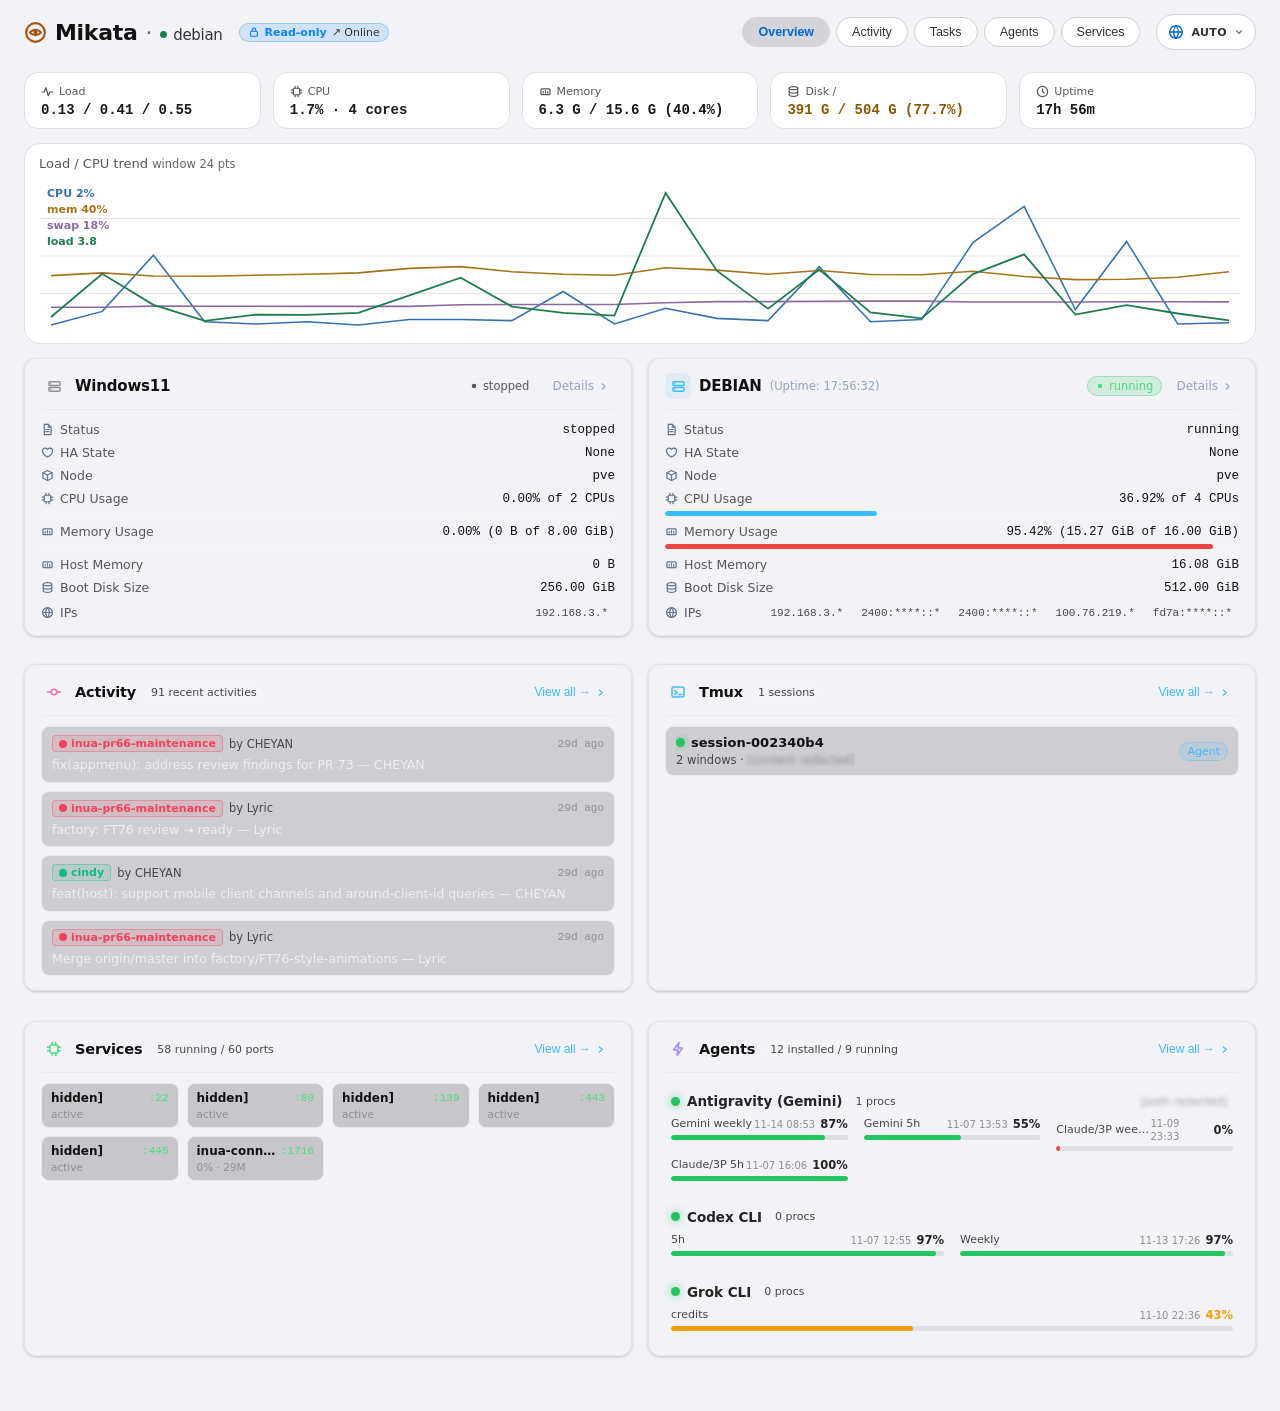
==== commit 418a616c: "Update sanitized static snapshot 2026-11-07T02:07:19Z" ====
--- a/index.html
+++ b/index.html
@@ -10,7 +10,7 @@
 (()=>{try{const langs=["zh","en","ja"],base=x=>String(x||"").toLowerCase().split("-")[0],valid=x=>langs.includes(x),q=new URLSearchParams(location.search),query=base(q.get("lang")),saved=localStorage.getItem("svc-lang"),device=base((navigator.languages&&navigator.languages[0])||navigator.language)||"zh",target=valid(query)?query:(valid(saved)?saved:(valid(device)?device:"zh"));if(document.documentElement.classList.contains("is-readonly")){const file=target==="zh"?"index.html":`index-${target}.html`,dir=location.pathname.endsWith("/")?location.pathname:location.pathname.slice(0,location.pathname.lastIndexOf("/")+1),path=dir+file;if(location.pathname!==path)location.replace(path+location.search+location.hash)}else if(!query&&valid(saved)){q.set("lang",saved);location.replace(location.pathname+"?"+q.toString()+location.hash)}}catch(e){}})();</script>
 <title>Mikata · debian</title>
 <link rel="icon" href='data:image/svg+xml,<svg xmlns="http://www.w3.org/2000/svg" viewBox="0 0 32 32"><circle cx="16" cy="16" r="16" fill="%23141519"/><path d="M9 16C12.2 11.2 19.8 11.2 23 16M9 16C12.2 20.8 19.8 20.8 23 16" stroke="%23F4F0E6" stroke-width="2.4" fill="none" stroke-linecap="round"/><circle cx="16" cy="16" r="3" fill="%23E2604C"/></svg>'>
-<link rel="stylesheet" href="./static/app.css?v=135b4391e3e6">
+<link rel="stylesheet" href="./static/app.css?v=bd0dd146ca86">
 <svg style="display:none;" aria-hidden="true">
   <defs>
     <path id="bird" fill="currentColor" fill-rule="evenodd" d="M1.5 5.5C1.3 5.7 1.2 6.5 1.2 6.9C1.2 6.9 1.2 7 1.2 7.1C1.1 7.4 1.3 8 1.4 8.3C1.4 8.4 1.5 8.5 1.5 8.7C1.5 8.9 1.7 9 1.8 9.3C2.2 9.9 2.2 10 2.3 10.1C2.4 10.2 2.5 10.3 2.6 10.5C2.8 10.8 3 11.1 3.2 11.3C3.3 11.3 3.4 11.6 3.6 11.8C3.8 12 4.1 12.4 4.2 12.5C4.7 13 5.2 13.7 5.4 13.9C6 14.5 6.5 15.1 6.7 15.3C6.7 15.4 6.9 15.5 6.9 15.7C7.3 15.9 7.7 16.5 7.9 16.8C7.9 16.8 8 16.9 8 16.9C8.1 16.9 8.2 17.2 8.2 17.3C8.2 17.3 8.1 17.2 8.1 17.1C7.9 16.9 7.9 16.9 7.6 16.6C7.5 16.5 7.4 16.5 7.4 16.3C7.2 16.2 6.7 15.7 6.3 15.2C6.1 15.1 6 14.9 6 14.9C5.9 14.8 5.7 14.7 5.7 14.6C5.6 14.5 5.4 14.3 5.3 14.2C5.1 14.1 4.9 13.8 4.7 13.5C4.5 13.3 4.2 13.1 4.1 12.9C4.1 12.9 3.8 12.7 3.8 12.5C3.5 12.3 3 11.8 2.8 11.4C1.8 10.5 0.9 9.6 0.7 9.6C0.6 9.7 0.6 9.8 0.5 10C0.5 10.1 0.6 10.2 0.5 10.3C0.5 10.4 0.6 10.5 0.6 10.6C0.5 10.7 0.5 10.9 0.6 11C0.5 11.1 0.6 11.4 0.6 11.5C0.9 12.9 1.3 13.8 2.8 14.9C2.9 15.1 3.3 15.3 3.4 15.4C3.4 15.5 3.6 15.6 3.7 15.7C4.2 16 6.4 17.8 7 18.4C7.4 18.8 7.4 18.8 7.5 18.9C7.6 19 7.7 19 7.7 19.1C7.7 19.2 7.8 19.2 7.9 19.2C7.9 19.3 8.1 19.4 8.1 19.5C8.2 19.6 8.2 19.7 8.3 19.7C8.3 19.7 8.3 19.7 8.2 19.7C8.2 19.6 8.1 19.6 8 19.6C7.9 19.5 7.9 19.4 7.8 19.4C7.7 19.3 7.6 19.2 7.6 19.2C7.6 19.1 7.5 19 7.3 18.9C7.2 18.9 6.9 18.6 6.7 18.4C6.1 17.8 4.5 16.6 3.5 16C3.4 15.8 3 15.6 2.9 15.5C2.6 15.3 1.5 14.6 0.9 14.3C0.7 14.1 0.6 14.1 0.6 14.2C0.5 14.5 0.8 15.9 0.9 16.1C0.9 16.2 1 16.2 0.9 16.3C1.2 16.8 1.9 17.6 2.7 18.3C2.8 18.5 4 19.2 4.7 19.5C6.2 20.5 6.6 20.7 7.4 21.5C8.2 22.2 8.7 22.7 9.3 23.6C9.5 24.1 9.9 24.4 10.3 25.3C10.4 25.5 10.5 25.8 10.5 25.8C10.7 25.8 10.8 25.7 11 25.4C11.6 25 11.9 24.6 12.3 24.3C12.8 24 13 23.8 13 23.7C13.1 23.7 13.1 23.8 13 24C12 24.8 11 26 10.2 26.9C10.1 27.1 9.9 27.5 9.7 27.7C9.5 27.8 9.4 28 9.4 28C9.4 28 9.3 28.3 9.1 28.5C8.6 29.2 7.7 30.8 7.7 30.9C7.7 31 7.8 31 8.3 30.8C9 30.4 9.5 30.2 10.4 30C11.7 29.6 12.5 29.6 11.6 30C10.5 30.2 9.7 30.6 9.2 31.2C8.8 31.7 8.8 31.7 9.3 31.7C10.1 31.8 10.9 31.9 11.6 32.2C12.8 32.7 13.5 33.1 15.5 34.8C16.4 35.5 17.3 36.2 17.8 36.4C17.9 36.5 18.1 36.7 18.2 36.8C19.1 37.3 21.2 38.1 22.3 38.3C22.4 38.3 22.7 38.3 22.8 38.3C22.8 38.5 23 38.5 23 38.5C23.1 38.5 23.2 38.5 23.3 38.5C23.6 38.6 25.9 38.6 26.1 38.5C26.2 38.5 26.3 38.5 26.4 38.5C26.5 38.5 26.6 38.5 26.7 38.3C26.7 38.3 27 38.3 27.1 38.3C28.3 38.1 30.2 37.3 31.4 36.7C31.5 36.7 31.7 36.4 31.8 36.4C32.2 36.2 33.2 35.4 33.4 35.2C34.2 34.5 35.5 33 35.8 32.6C35.8 32.5 36 32.2 36.1 32C36.4 31.8 36.6 31.4 36.6 31.2C36.7 31.1 36.8 30.9 36.9 30.8C37.2 30.4 37.5 29.6 37.7 29.2C37.7 29.1 37.8 28.7 37.9 28.7C38.1 28.5 38.4 27.1 38.5 26.8C39 25.2 39.1 23.7 39 22.4C39 22.2 38.9 21.9 38.9 21.8C38.9 21.7 38.9 21.6 38.9 21.4C38.6 20.5 38.5 19.9 38.2 19C37.9 18.5 37.5 17.5 37.3 17.2C37 16.8 36.8 15.8 36.8 15.2C36.8 13.8 37.7 12.7 39.6 12.2C40.1 12.1 41.3 11.8 42.1 11.7C43.5 11.5 43.5 11.5 43.4 11.3C42.9 10.7 40.9 9.9 39.2 9.7C37.9 9.5 38.1 9.5 37.6 9C37 8.6 36.4 8 36 7.9C36 7.8 35.8 7.8 35.7 7.7C35.1 7.3 34.2 7 33.1 6.9C32.6 6.7 31.6 6.9 31 7C29.6 7.3 28.3 8 27.3 9.2C26.7 9.8 26.2 10.8 25.7 11.7C25.5 12.1 24.8 13.4 24.7 13.7C24.6 13.9 24.5 14.1 24.1 14.7C23.5 15.7 22.1 16.9 20.6 17.8C20.5 18 20.3 18.2 20.1 18.3C19.7 18.5 19.4 18.8 19.1 19C18.9 19.1 18.7 19.3 18.5 19.4C18 19.8 17.2 20.3 17 20.5C16.9 20.5 16.8 20.6 16.7 20.7C16.3 20.8 16.1 20.9 16 20.9C15.5 20.8 14.9 20.5 14.2 20.2C13.7 19.8 12.7 18.9 12.4 18.6C12.3 18.5 12.2 18.4 12.1 18.2C11.9 18 11.2 17.1 11 16.6C10.9 16.5 10.8 16.4 10.7 16.3C10.7 16.2 10.6 16.1 10.6 15.9C10.5 15.9 10.4 15.7 10.4 15.6C10.3 15.5 10.2 15.2 10.1 15C10 14.8 9.8 14.4 9.7 14.2C9.6 14 9.5 13.7 9.4 13.6C9.4 13.4 9.3 13.2 9.2 13C9.2 12.8 9 12.6 9 12.5C8.9 12.3 8.7 12.1 8.7 12C8.7 12 8.5 11.7 8.5 11.7C8.3 11.2 8.2 10.9 7.5 10C6.4 8.3 4.2 6.4 2.7 5.8C2 5.5 1.6 5.4 1.5 5.5ZM28.4 16.7C29.2 16.9 29.7 17.2 29.9 17.7C30.1 18.2 30 18.9 29.6 19.4C29.2 19.9 28.2 20.9 27.6 21.2C26.8 21.7 25.3 22.4 24.2 22.7C23.9 22.8 23.6 22.9 23.5 22.9C22.8 23.2 20.7 23.7 19.6 24C19 24.2 18.4 24.3 18.1 24.4C17.9 24.4 16.1 24.9 15.3 25.1C14.6 25.2 14.7 25.1 15.7 23.6C16.4 22.7 18.5 20.6 19.4 19.9C20.8 18.8 21.4 18.4 23.2 17.6C23.8 17.4 25.6 16.8 25.9 16.8C25.9 16.8 26.3 16.8 26.6 16.7C26.8 16.7 28.2 16.7 28.4 16.7ZM30.4 20.2C30.5 20.3 30.6 20.6 30.6 20.7C31.7 23.1 33.4 24.6 35.6 25.3C36.1 25.5 36.7 25.7 37.2 25.8C37.7 25.8 37.8 25.9 37.8 26.1C37.7 26.2 37.7 26.3 37.7 26.5C37.7 26.6 37.7 26.8 37.6 27C37.4 28.5 36.8 29.9 36.1 31C36.1 31.2 35.9 31.4 35.9 31.6C35.7 31.9 35.2 32.6 34.7 33.3C32.6 35.6 29.7 37.3 26.6 37.8C26.5 37.8 26.3 37.9 26.2 37.9C25.8 37.9 23.7 37.9 23.3 37.9C23.2 37.9 23 37.8 22.9 37.8C21.1 37.6 19.3 36.8 18 35.7C17.7 35.4 17 34.7 16.8 34.5C16.3 33.8 16.1 33 16.3 32.5C16.5 31.8 16.8 31.6 17.9 31.1C19.1 30.5 19.4 30.4 20.2 30C21.4 29.4 23.2 28.4 23.9 27.9C23.9 27.8 24.2 27.7 24.5 27.6C26.3 26.3 28 24.6 28.9 22.9C29.5 22.2 29.7 21.6 29.9 20.7C30.1 20 30.2 19.9 30.4 20.2Z"/>
@@ -21,7 +21,7 @@
   <h1 title="Mikata · 服务一览"><a class="h-home-link" href="./" aria-label="返回首页"><span class="h-logo" aria-hidden="true"><svg class="ic" width="23" height="23" viewBox="0 0 16 16" fill="none" stroke="currentColor" stroke-width="1.5" stroke-linecap="round" stroke-linejoin="round" aria-hidden="true"><circle cx="8" cy="8" r="6.5"/><path d="M4.2 8C6.2 5.6 9.8 5.6 11.8 8M4.2 8C6.2 10.4 9.8 10.4 11.8 8"/><circle cx="8" cy="8" r="1.4" fill="currentColor" stroke="none"/></svg></span><span class="h-brand">Mikata</span></a><span class="h-sep" aria-hidden="true">·</span><span class="h-host"><span class="h-server" aria-hidden="true"></span>debian</span></h1>
   <span class="h-conn" id="conn-grid"></span>
   <span class="meta" id="meta-line" hidden>
-    <span id="updated">2026-10-31 15:27:44</span> <span id="count">0</span>
+    <span id="updated">2026-11-07 11:06:55</span> <span id="count">0</span>
   </span>
   <span class="spacer"></span>
   <!-- 桌面端分类条(右上角): 概览/服务/Goal/管理; 移动端使用底部页签 -->
@@ -214,24 +214,19 @@
 <tr><td class="name"><span class="svc">?</span><span class="badge badge-direct">进程</span></td><td class="port" data-label="端口"><a href="http://127.0.0.1:443/" target="_blank" rel="noopener">443</a></td><td class="addr" data-label="监听地址">fd7a:115c:a1e0::c034:db69 </td><td class="pid" data-label="PID">?</td><td class="cmd" data-label="启动命令"><div class="cmd-cell"><span class="cmd-text">[命令已隐藏]</span></div></td><td class="cwd" data-label="工作目录"><div class="cmd-cell"><span class="cmd-text">—</span></div></td></tr>
 <tr><td class="name"><span class="svc">?</span><span class="badge badge-direct">进程</span></td><td class="port" data-label="端口"><a href="http://127.0.0.1:445/" target="_blank" rel="noopener">445</a></td><td class="addr" data-label="监听地址">0.0.0.0 </td><td class="pid" data-label="PID">?</td><td class="cmd" data-label="启动命令"><div class="cmd-cell"><span class="cmd-text">[命令已隐藏]</span></div></td><td class="cwd" data-label="工作目录"><div class="cmd-cell"><span class="cmd-text">—</span></div></td></tr>
 <tr><td class="name"><span class="svc">?</span><span class="badge badge-direct">进程</span></td><td class="port" data-label="端口"><a href="http://127.0.0.1:445/" target="_blank" rel="noopener">445</a></td><td class="addr" data-label="监听地址">:: </td><td class="pid" data-label="PID">?</td><td class="cmd" data-label="启动命令"><div class="cmd-cell"><span class="cmd-text">[命令已隐藏]</span></div></td><td class="cwd" data-label="工作目录"><div class="cmd-cell"><span class="cmd-text">—</span></div></td></tr>
-<tr><td class="name"><span class="svc">?</span><span class="badge badge-direct">进程</span></td><td class="port" data-label="端口"><a href="http://127.0.0.1:3389/" target="_blank" rel="noopener">3389</a></td><td class="addr" data-label="监听地址">:: </td><td class="pid" data-label="PID">?</td><td class="cmd" data-label="启动命令"><div class="cmd-cell"><span class="cmd-text">[命令已隐藏]</span></div></td><td class="cwd" data-label="工作目录"><div class="cmd-cell"><span class="cmd-text">—</span></div></td></tr>
-<tr><td class="name"><span class="svc">magpie</span><span class="badge badge-systemd">进程</span><span class="detail" title="systemd 单元">magpie.service</span></td><td class="port" data-label="端口"><a href="http://127.0.0.1:3425/" target="_blank" rel="noopener">3425</a></td><td class="addr" data-label="监听地址">127.0.0.1 <span class="local">仅本机</span></td><td class="pid" data-label="PID">632031</td><td class="cmd" data-label="启动命令"><div class="cmd-cell"><span class="cmd-text">[命令已隐藏]</span></div></td><td class="cwd" data-label="工作目录"><div class="cmd-cell"><span class="cmd-text">[路径已隐藏]</span></div></td></tr>
-<tr><td class="name"><span class="svc">magpie</span><span class="badge badge-systemd">进程</span><span class="detail" title="systemd 单元">magpie.service</span></td><td class="port" data-label="端口"><a href="http://127.0.0.1:3426/" target="_blank" rel="noopener">3426</a></td><td class="addr" data-label="监听地址">127.0.0.1 <span class="local">仅本机</span></td><td class="pid" data-label="PID">632031</td><td class="cmd" data-label="启动命令"><div class="cmd-cell"><span class="cmd-text">[命令已隐藏]</span></div></td><td class="cwd" data-label="工作目录"><div class="cmd-cell"><span class="cmd-text">[路径已隐藏]</span></div></td></tr>
+<tr><td class="name"><span class="svc">inua-connect</span><span class="badge badge-systemd">进程</span><span class="detail" title="systemd 单元">inua-connect.service</span></td><td class="port" data-label="端口"><a href="http://127.0.0.1:1716/" target="_blank" rel="noopener">1716</a></td><td class="addr" data-label="监听地址">:: </td><td class="pid" data-label="PID">2458</td><td class="cmd" data-label="启动命令"><div class="cmd-cell"><span class="cmd-text">[命令已隐藏]</span></div></td><td class="cwd" data-label="工作目录"><div class="cmd-cell"><span class="cmd-text">[路径已隐藏]</span></div></td></tr>
+<tr><td class="name"><span class="svc">magpie</span><span class="badge badge-systemd">进程</span><span class="detail" title="systemd 单元">magpie.service</span></td><td class="port" data-label="端口"><a href="http://127.0.0.1:3425/" target="_blank" rel="noopener">3425</a></td><td class="addr" data-label="监听地址">127.0.0.1 <span class="local">仅本机</span></td><td class="pid" data-label="PID">1152</td><td class="cmd" data-label="启动命令"><div class="cmd-cell"><span class="cmd-text">[命令已隐藏]</span></div></td><td class="cwd" data-label="工作目录"><div class="cmd-cell"><span class="cmd-text">[路径已隐藏]</span></div></td></tr>
+<tr><td class="name"><span class="svc">magpie</span><span class="badge badge-systemd">进程</span><span class="detail" title="systemd 单元">magpie.service</span></td><td class="port" data-label="端口"><a href="http://127.0.0.1:3426/" target="_blank" rel="noopener">3426</a></td><td class="addr" data-label="监听地址">127.0.0.1 <span class="local">仅本机</span></td><td class="pid" data-label="PID">1152</td><td class="cmd" data-label="启动命令"><div class="cmd-cell"><span class="cmd-text">[命令已隐藏]</span></div></td><td class="cwd" data-label="工作目录"><div class="cmd-cell"><span class="cmd-text">[路径已隐藏]</span></div></td></tr>
+<tr><td class="name"><span class="svc">register-raw.mjs</span><span class="badge badge-systemd">进程</span><span class="detail" title="systemd 单元">cindy-host.service</span></td><td class="port" data-label="端口"><a href="http://127.0.0.1:3456/" target="_blank" rel="noopener">3456</a></td><td class="addr" data-label="监听地址">127.0.0.1 <span class="local">仅本机</span></td><td class="pid" data-label="PID">1565864</td><td class="cmd" data-label="启动命令"><div class="cmd-cell"><span class="cmd-text">[命令已隐藏]</span></div></td><td class="cwd" data-label="工作目录"><div class="cmd-cell"><span class="cmd-text">[路径已隐藏]</span></div></td></tr>
+<tr><td class="name"><span class="svc">socat</span><span class="badge badge-direct">进程</span></td><td class="port" data-label="端口"><a href="http://127.0.0.1:3457/" target="_blank" rel="noopener">3457</a></td><td class="addr" data-label="监听地址">0.0.0.0 </td><td class="pid" data-label="PID">138688</td><td class="cmd" data-label="启动命令"><div class="cmd-cell"><span class="cmd-text">[命令已隐藏]</span></div></td><td class="cwd" data-label="工作目录"><div class="cmd-cell"><span class="cmd-text">[路径已隐藏]</span></div></td></tr>
+<tr><td class="name"><span class="svc">t3</span><span class="badge badge-systemd">进程</span><span class="detail" title="systemd 单元">t3code.service</span></td><td class="port" data-label="端口"><a href="http://127.0.0.1:3773/" target="_blank" rel="noopener">3773</a></td><td class="addr" data-label="监听地址">0.0.0.0 </td><td class="pid" data-label="PID">1692</td><td class="cmd" data-label="启动命令"><div class="cmd-cell"><span class="cmd-text">[命令已隐藏]</span></div></td><td class="cwd" data-label="工作目录"><div class="cmd-cell"><span class="cmd-text">[路径已隐藏]</span></div></td></tr>
 <tr><td class="name"><span class="svc">?</span><span class="badge badge-direct">进程</span></td><td class="port" data-label="端口"><a href="http://127.0.0.1:5355/" target="_blank" rel="noopener">5355</a></td><td class="addr" data-label="监听地址">0.0.0.0 </td><td class="pid" data-label="PID">?</td><td class="cmd" data-label="启动命令"><div class="cmd-cell"><span class="cmd-text">[命令已隐藏]</span></div></td><td class="cwd" data-label="工作目录"><div class="cmd-cell"><span class="cmd-text">—</span></div></td></tr>
 <tr><td class="name"><span class="svc">?</span><span class="badge badge-direct">进程</span></td><td class="port" data-label="端口"><a href="http://127.0.0.1:5355/" target="_blank" rel="noopener">5355</a></td><td class="addr" data-label="监听地址">:: </td><td class="pid" data-label="PID">?</td><td class="cmd" data-label="启动命令"><div class="cmd-cell"><span class="cmd-text">[命令已隐藏]</span></div></td><td class="cwd" data-label="工作目录"><div class="cmd-cell"><span class="cmd-text">—</span></div></td></tr>
-<tr><td class="name"><span class="svc">Xvnc</span><span class="badge badge-systemd">进程</span><span class="detail" title="systemd 单元">webdesktop.service</span></td><td class="port" data-label="端口"><a href="http://127.0.0.1:5900/" target="_blank" rel="noopener">5900</a></td><td class="addr" data-label="监听地址">127.0.0.1 <span class="local">仅本机</span></td><td class="pid" data-label="PID">1338</td><td class="cmd" data-label="启动命令"><div class="cmd-cell"><span class="cmd-text">[命令已隐藏]</span></div></td><td class="cwd" data-label="工作目录"><div class="cmd-cell"><span class="cmd-text">[路径已隐藏]</span></div></td></tr>
-<tr><td class="name"><span class="svc">Xvnc</span><span class="badge badge-systemd">进程</span><span class="detail" title="systemd 单元">webdesktop.service</span></td><td class="port" data-label="端口"><a href="http://127.0.0.1:5900/" target="_blank" rel="noopener">5900</a></td><td class="addr" data-label="监听地址">::1 <span class="local">仅本机</span></td><td class="pid" data-label="PID">1338</td><td class="cmd" data-label="启动命令"><div class="cmd-cell"><span class="cmd-text">[命令已隐藏]</span></div></td><td class="cwd" data-label="工作目录"><div class="cmd-cell"><span class="cmd-text">[路径已隐藏]</span></div></td></tr>
-<tr><td class="name"><span class="svc">wayvnc</span><span class="badge badge-systemd">进程</span><span class="detail" title="systemd 单元">inua-wayland-vnc.service</span></td><td class="port" data-label="端口"><a href="http://127.0.0.1:5901/" target="_blank" rel="noopener">5901</a></td><td class="addr" data-label="监听地址">127.0.0.1 <span class="local">仅本机</span></td><td class="pid" data-label="PID">89082</td><td class="cmd" data-label="启动命令"><div class="cmd-cell"><span class="cmd-text">[命令已隐藏]</span></div></td><td class="cwd" data-label="工作目录"><div class="cmd-cell"><span class="cmd-text">[路径已隐藏]</span></div></td></tr>
-<tr><td class="name"><span class="svc">websockify</span><span class="badge badge-systemd">进程</span><span class="detail" title="systemd 单元">webdesktop.service</span></td><td class="port" data-label="端口"><a href="http://127.0.0.1:6080/" target="_blank" rel="noopener">6080</a></td><td class="addr" data-label="监听地址">127.0.0.1 <span class="local">仅本机</span></td><td class="pid" data-label="PID">1436</td><td class="cmd" data-label="启动命令"><div class="cmd-cell"><span class="cmd-text">[命令已隐藏]</span></div></td><td class="cwd" data-label="工作目录"><div class="cmd-cell"><span class="cmd-text">[路径已隐藏]</span></div></td></tr>
-<tr><td class="name"><span class="svc">websockify</span><span class="badge badge-systemd">进程</span><span class="detail" title="systemd 单元">mobile-browser.service</span></td><td class="port" data-label="端口"><a href="http://127.0.0.1:6081/" target="_blank" rel="noopener">6081</a></td><td class="addr" data-label="监听地址">127.0.0.1 <span class="local">仅本机</span></td><td class="pid" data-label="PID">1421</td><td class="cmd" data-label="启动命令"><div class="cmd-cell"><span class="cmd-text">[命令已隐藏]</span></div></td><td class="cwd" data-label="工作目录"><div class="cmd-cell"><span class="cmd-text">[路径已隐藏]</span></div></td></tr>
-<tr><td class="name"><span class="svc">websockify</span><span class="badge badge-systemd">进程</span><span class="detail" title="systemd 单元">inua-wayland-novnc.service</span></td><td class="port" data-label="端口"><a href="http://127.0.0.1:6082/" target="_blank" rel="noopener">6082</a></td><td class="addr" data-label="监听地址">127.0.0.1 <span class="local">仅本机</span></td><td class="pid" data-label="PID">88462</td><td class="cmd" data-label="启动命令"><div class="cmd-cell"><span class="cmd-text">[命令已隐藏]</span></div></td><td class="cwd" data-label="工作目录"><div class="cmd-cell"><span class="cmd-text">[路径已隐藏]</span></div></td></tr>
-<tr><td class="name"><span class="svc">server.py</span><span class="badge badge-systemd">进程</span><span class="detail" title="systemd 单元">hermes-screen-viewer.service</span></td><td class="port" data-label="端口"><a href="http://127.0.0.1:6088/" target="_blank" rel="noopener">6088</a></td><td class="addr" data-label="监听地址">127.0.0.1 <span class="local">仅本机</span></td><td class="pid" data-label="PID">278883</td><td class="cmd" data-label="启动命令"><div class="cmd-cell"><span class="cmd-text">[命令已隐藏]</span></div></td><td class="cwd" data-label="工作目录"><div class="cmd-cell"><span class="cmd-text">[路径已隐藏]</span></div></td></tr>
-<tr><td class="name"><span class="svc">server.py</span><span class="badge badge-direct">进程</span></td><td class="port" data-label="端口"><a href="http://127.0.0.1:8081/" target="_blank" rel="noopener">8081</a></td><td class="addr" data-label="监听地址">127.0.0.1 <span class="local">仅本机</span></td><td class="pid" data-label="PID">278878</td><td class="cmd" data-label="启动命令"><div class="cmd-cell"><span class="cmd-text">[命令已隐藏]</span></div></td><td class="cwd" data-label="工作目录"><div class="cmd-cell"><span class="cmd-text">[路径已隐藏]</span></div></td></tr>
-<tr><td class="name"><span class="svc">pocketshell-dev</span><span class="badge badge-direct">进程</span></td><td class="port" data-label="端口"><a href="http://127.0.0.1:8091/" target="_blank" rel="noopener">8091</a></td><td class="addr" data-label="监听地址">127.0.0.1 <span class="local">仅本机</span></td><td class="pid" data-label="PID">3004851</td><td class="cmd" data-label="启动命令"><div class="cmd-cell"><span class="cmd-text">[命令已隐藏]</span></div></td><td class="cwd" data-label="工作目录"><div class="cmd-cell"><span class="cmd-text">[路径已隐藏]</span></div></td></tr>
-<tr><td class="name"><span class="svc">uvicorn</span><span class="badge badge-systemd">进程</span><span class="detail" title="systemd 单元">taskhub.service</span></td><td class="port" data-label="端口"><a href="http://127.0.0.1:8096/" target="_blank" rel="noopener">8096</a></td><td class="addr" data-label="监听地址">127.0.0.1 <span class="local">仅本机</span></td><td class="pid" data-label="PID">2285735</td><td class="cmd" data-label="启动命令"><div class="cmd-cell"><span class="cmd-text">[命令已隐藏]</span></div></td><td class="cwd" data-label="工作目录"><div class="cmd-cell"><span class="cmd-text">[路径已隐藏]</span></div></td></tr>
-<tr><td class="name"><span class="svc">heya-bridge</span><span class="badge badge-direct">进程</span></td><td class="port" data-label="端口"><a href="http://127.0.0.1:8132/" target="_blank" rel="noopener">8132</a></td><td class="addr" data-label="监听地址">127.0.0.1 <span class="local">仅本机</span></td><td class="pid" data-label="PID">579830</td><td class="cmd" data-label="启动命令"><div class="cmd-cell"><span class="cmd-text">[命令已隐藏]</span></div></td><td class="cwd" data-label="工作目录"><div class="cmd-cell"><span class="cmd-text">[路径已隐藏]</span></div></td></tr>
-<tr><td class="name"><span class="svc">library-harness.js</span><span class="badge badge-direct">进程</span></td><td class="port" data-label="端口"><a href="http://127.0.0.1:8137/" target="_blank" rel="noopener">8137</a></td><td class="addr" data-label="监听地址">127.0.0.1 <span class="local">仅本机</span></td><td class="pid" data-label="PID">3118088</td><td class="cmd" data-label="启动命令"><div class="cmd-cell"><span class="cmd-text">[命令已隐藏]</span></div></td><td class="cwd" data-label="工作目录"><div class="cmd-cell"><span class="cmd-text">[路径已隐藏]</span></div></td></tr>
-<tr><td class="name"><span class="svc">syncthing</span><span class="badge badge-systemd">进程</span><span class="detail" title="systemd 单元">syncthing.service</span></td><td class="port" data-label="端口"><a href="http://127.0.0.1:8384/" target="_blank" rel="noopener">8384</a></td><td class="addr" data-label="监听地址">:: </td><td class="pid" data-label="PID">1244</td><td class="cmd" data-label="启动命令"><div class="cmd-cell"><span class="cmd-text">[命令已隐藏]</span></div></td><td class="cwd" data-label="工作目录"><div class="cmd-cell"><span class="cmd-text">[路径已隐藏]</span></div></td></tr>
+<tr><td class="name"><span class="svc">wayvnc</span><span class="badge badge-direct">进程</span></td><td class="port" data-label="端口"><a href="http://127.0.0.1:5901/" target="_blank" rel="noopener">5901</a></td><td class="addr" data-label="监听地址">127.0.0.1 <span class="local">仅本机</span></td><td class="pid" data-label="PID">85945</td><td class="cmd" data-label="启动命令"><div class="cmd-cell"><span class="cmd-text">[命令已隐藏]</span></div></td><td class="cwd" data-label="工作目录"><div class="cmd-cell"><span class="cmd-text">[路径已隐藏]</span></div></td></tr>
+<tr><td class="name"><span class="svc">websockify</span><span class="badge badge-systemd">进程</span><span class="detail" title="systemd 单元">mobile-browser.service</span></td><td class="port" data-label="端口"><a href="http://127.0.0.1:6081/" target="_blank" rel="noopener">6081</a></td><td class="addr" data-label="监听地址">127.0.0.1 <span class="local">仅本机</span></td><td class="pid" data-label="PID">1434</td><td class="cmd" data-label="启动命令"><div class="cmd-cell"><span class="cmd-text">[命令已隐藏]</span></div></td><td class="cwd" data-label="工作目录"><div class="cmd-cell"><span class="cmd-text">[路径已隐藏]</span></div></td></tr>
+<tr><td class="name"><span class="svc">websockify</span><span class="badge badge-direct">进程</span></td><td class="port" data-label="端口"><a href="http://127.0.0.1:6082/" target="_blank" rel="noopener">6082</a></td><td class="addr" data-label="监听地址">127.0.0.1 <span class="local">仅本机</span></td><td class="pid" data-label="PID">86315</td><td class="cmd" data-label="启动命令"><div class="cmd-cell"><span class="cmd-text">[命令已隐藏]</span></div></td><td class="cwd" data-label="工作目录"><div class="cmd-cell"><span class="cmd-text">[路径已隐藏]</span></div></td></tr>
+<tr><td class="name"><span class="svc">uvicorn</span><span class="badge badge-systemd">进程</span><span class="detail" title="systemd 单元">taskhub.service</span></td><td class="port" data-label="端口"><a href="http://127.0.0.1:8096/" target="_blank" rel="noopener">8096</a></td><td class="addr" data-label="监听地址">127.0.0.1 <span class="local">仅本机</span></td><td class="pid" data-label="PID">1162</td><td class="cmd" data-label="启动命令"><div class="cmd-cell"><span class="cmd-text">[命令已隐藏]</span></div></td><td class="cwd" data-label="工作目录"><div class="cmd-cell"><span class="cmd-text">[路径已隐藏]</span></div></td></tr>
+<tr><td class="name"><span class="svc">syncthing</span><span class="badge badge-systemd">进程</span><span class="detail" title="systemd 单元">syncthing.service</span></td><td class="port" data-label="端口"><a href="http://127.0.0.1:8384/" target="_blank" rel="noopener">8384</a></td><td class="addr" data-label="监听地址">:: </td><td class="pid" data-label="PID">1295</td><td class="cmd" data-label="启动命令"><div class="cmd-cell"><span class="cmd-text">[命令已隐藏]</span></div></td><td class="cwd" data-label="工作目录"><div class="cmd-cell"><span class="cmd-text">[路径已隐藏]</span></div></td></tr>
 <tr><td class="name"><span class="svc">?</span><span class="badge badge-direct">进程</span></td><td class="port" data-label="端口"><a href="http://127.0.0.1:8443/" target="_blank" rel="noopener">8443</a></td><td class="addr" data-label="监听地址">127.0.0.1 <span class="local">仅本机</span></td><td class="pid" data-label="PID">?</td><td class="cmd" data-label="启动命令"><div class="cmd-cell"><span class="cmd-text">[命令已隐藏]</span></div></td><td class="cwd" data-label="工作目录"><div class="cmd-cell"><span class="cmd-text">—</span></div></td></tr>
 <tr><td class="name"><span class="svc">?</span><span class="badge badge-direct">进程</span></td><td class="port" data-label="端口"><a href="http://127.0.0.1:8443/" target="_blank" rel="noopener">8443</a></td><td class="addr" data-label="监听地址">fd7a:115c:a1e0::c034:db69 </td><td class="pid" data-label="PID">?</td><td class="cmd" data-label="启动命令"><div class="cmd-cell"><span class="cmd-text">[命令已隐藏]</span></div></td><td class="cwd" data-label="工作目录"><div class="cmd-cell"><span class="cmd-text">—</span></div></td></tr>
 <tr><td class="name"><span class="svc">?</span><span class="badge badge-direct">进程</span></td><td class="port" data-label="端口"><a href="http://127.0.0.1:8444/" target="_blank" rel="noopener">8444</a></td><td class="addr" data-label="监听地址">127.0.0.1 <span class="local">仅本机</span></td><td class="pid" data-label="PID">?</td><td class="cmd" data-label="启动命令"><div class="cmd-cell"><span class="cmd-text">[命令已隐藏]</span></div></td><td class="cwd" data-label="工作目录"><div class="cmd-cell"><span class="cmd-text">—</span></div></td></tr>
@@ -244,65 +239,30 @@
 <tr><td class="name"><span class="svc">?</span><span class="badge badge-direct">进程</span></td><td class="port" data-label="端口"><a href="http://127.0.0.1:8449/" target="_blank" rel="noopener">8449</a></td><td class="addr" data-label="监听地址">fd7a:115c:a1e0::c034:db69 </td><td class="pid" data-label="PID">?</td><td class="cmd" data-label="启动命令"><div class="cmd-cell"><span class="cmd-text">[命令已隐藏]</span></div></td><td class="cwd" data-label="工作目录"><div class="cmd-cell"><span class="cmd-text">—</span></div></td></tr>
 <tr><td class="name"><span class="svc">?</span><span class="badge badge-direct">进程</span></td><td class="port" data-label="端口"><a href="http://127.0.0.1:8450/" target="_blank" rel="noopener">8450</a></td><td class="addr" data-label="监听地址">127.0.0.1 <span class="local">仅本机</span></td><td class="pid" data-label="PID">?</td><td class="cmd" data-label="启动命令"><div class="cmd-cell"><span class="cmd-text">[命令已隐藏]</span></div></td><td class="cwd" data-label="工作目录"><div class="cmd-cell"><span class="cmd-text">—</span></div></td></tr>
 <tr><td class="name"><span class="svc">?</span><span class="badge badge-direct">进程</span></td><td class="port" data-label="端口"><a href="http://127.0.0.1:8450/" target="_blank" rel="noopener">8450</a></td><td class="addr" data-label="监听地址">fd7a:115c:a1e0::c034:db69 </td><td class="pid" data-label="PID">?</td><td class="cmd" data-label="启动命令"><div class="cmd-cell"><span class="cmd-text">[命令已隐藏]</span></div></td><td class="cwd" data-label="工作目录"><div class="cmd-cell"><span class="cmd-text">—</span></div></td></tr>
-<tr><td class="name"><span class="svc">hermes-agent&#x27;)</span><span class="badge badge-systemd">进程</span><span class="detail" title="systemd 单元">hermes-gateway.service</span></td><td class="port" data-label="端口"><a href="http://127.0.0.1:8644/" target="_blank" rel="noopener">8644</a></td><td class="addr" data-label="监听地址">0.0.0.0 </td><td class="pid" data-label="PID">2379376</td><td class="cmd" data-label="启动命令"><div class="cmd-cell"><span class="cmd-text">[命令已隐藏]</span></div></td><td class="cwd" data-label="工作目录"><div class="cmd-cell"><span class="cmd-text">[路径已隐藏]</span></div></td></tr>
-<tr><td class="name"><span class="svc">hermes-agent&#x27;)</span><span class="badge badge-systemd">进程</span><span class="detail" title="systemd 单元">hermes-gateway.service</span></td><td class="port" data-label="端口"><a href="http://127.0.0.1:8644/" target="_blank" rel="noopener">8644</a></td><td class="addr" data-label="监听地址">:: </td><td class="pid" data-label="PID">2379376</td><td class="cmd" data-label="启动命令"><div class="cmd-cell"><span class="cmd-text">[命令已隐藏]</span></div></td><td class="cwd" data-label="工作目录"><div class="cmd-cell"><span class="cmd-text">[路径已隐藏]</span></div></td></tr>
+<tr><td class="name"><span class="svc">hermes-agent&#x27;)</span><span class="badge badge-systemd">进程</span><span class="detail" title="systemd 单元">hermes-gateway.service</span></td><td class="port" data-label="端口"><a href="http://127.0.0.1:8644/" target="_blank" rel="noopener">8644</a></td><td class="addr" data-label="监听地址">0.0.0.0 </td><td class="pid" data-label="PID">944771</td><td class="cmd" data-label="启动命令"><div class="cmd-cell"><span class="cmd-text">[命令已隐藏]</span></div></td><td class="cwd" data-label="工作目录"><div class="cmd-cell"><span class="cmd-text">[路径已隐藏]</span></div></td></tr>
+<tr><td class="name"><span class="svc">hermes-agent&#x27;)</span><span class="badge badge-systemd">进程</span><span class="detail" title="systemd 单元">hermes-gateway.service</span></td><td class="port" data-label="端口"><a href="http://127.0.0.1:8644/" target="_blank" rel="noopener">8644</a></td><td class="addr" data-label="监听地址">:: </td><td class="pid" data-label="PID">944771</td><td class="cmd" data-label="启动命令"><div class="cmd-cell"><span class="cmd-text">[命令已隐藏]</span></div></td><td class="cwd" data-label="工作目录"><div class="cmd-cell"><span class="cmd-text">[路径已隐藏]</span></div></td></tr>
+<tr><td class="name"><span class="svc">videod</span><span class="badge badge-systemd">进程</span><span class="detail" title="systemd 单元">offlinevideos.service</span></td><td class="port" data-label="端口"><a href="http://127.0.0.1:8732/" target="_blank" rel="noopener">8732</a></td><td class="addr" data-label="监听地址">127.0.0.1 <span class="local">仅本机</span></td><td class="pid" data-label="PID">30876</td><td class="cmd" data-label="启动命令"><div class="cmd-cell"><span class="cmd-text">[命令已隐藏]</span></div></td><td class="cwd" data-label="工作目录"><div class="cmd-cell"><span class="cmd-text">[路径已隐藏]</span></div></td></tr>
 <tr><td class="name"><span class="svc">WilViewer 图档服务 (已暂停)</span><span class="badge badge-paused">已暂停</span></td><td class="port" data-label="端口"><a href="http://127.0.0.1:8765/" target="_blank" rel="noopener">8765</a></td><td class="addr" data-label="监听地址">0.0.0.0 </td><td class="pid" data-label="PID">?</td><td class="cmd" data-label="启动命令"><div class="cmd-cell"><span class="cmd-text">[命令已隐藏]</span><span class="cmd-ctl"><span class="ctl-btn" data-ctl="wilviewer" data-port="8765" role="button" tabindex="0" aria-disabled="true">…</span></span></div></td><td class="cwd" data-label="工作目录"><div class="cmd-cell"><span class="cmd-text">—</span></div></td></tr>
-<tr><td class="name"><span class="svc">site</span><span class="badge badge-direct">进程</span></td><td class="port" data-label="端口"><a href="http://127.0.0.1:8814/" target="_blank" rel="noopener">8814</a></td><td class="addr" data-label="监听地址">0.0.0.0 </td><td class="pid" data-label="PID">1568181</td><td class="cmd" data-label="启动命令"><div class="cmd-cell"><span class="cmd-text">[命令已隐藏]</span></div></td><td class="cwd" data-label="工作目录"><div class="cmd-cell"><span class="cmd-text">[路径已隐藏]</span></div></td></tr>
-<tr><td class="name"><span class="svc">site</span><span class="badge badge-direct">进程</span></td><td class="port" data-label="端口"><a href="http://127.0.0.1:8821/" target="_blank" rel="noopener">8821</a></td><td class="addr" data-label="监听地址">0.0.0.0 </td><td class="pid" data-label="PID">3491985</td><td class="cmd" data-label="启动命令"><div class="cmd-cell"><span class="cmd-text">[命令已隐藏]</span></div></td><td class="cwd" data-label="工作目录"><div class="cmd-cell"><span class="cmd-text">[路径已隐藏]</span></div></td></tr>
-<tr><td class="name"><span class="svc">site</span><span class="badge badge-direct">进程</span></td><td class="port" data-label="端口"><a href="http://127.0.0.1:8822/" target="_blank" rel="noopener">8822</a></td><td class="addr" data-label="监听地址">0.0.0.0 </td><td class="pid" data-label="PID">3496259</td><td class="cmd" data-label="启动命令"><div class="cmd-cell"><span class="cmd-text">[命令已隐藏]</span></div></td><td class="cwd" data-label="工作目录"><div class="cmd-cell"><span class="cmd-text">[路径已隐藏]</span></div></td></tr>
-<tr><td class="name"><span class="svc">site</span><span class="badge badge-direct">进程</span></td><td class="port" data-label="端口"><a href="http://127.0.0.1:8823/" target="_blank" rel="noopener">8823</a></td><td class="addr" data-label="监听地址">0.0.0.0 </td><td class="pid" data-label="PID">3538366</td><td class="cmd" data-label="启动命令"><div class="cmd-cell"><span class="cmd-text">[命令已隐藏]</span></div></td><td class="cwd" data-label="工作目录"><div class="cmd-cell"><span class="cmd-text">[路径已隐藏]</span></div></td></tr>
-<tr><td class="name"><span class="svc">svg</span><span class="badge badge-direct">进程</span></td><td class="port" data-label="端口"><a href="http://127.0.0.1:8830/" target="_blank" rel="noopener">8830</a></td><td class="addr" data-label="监听地址">0.0.0.0 </td><td class="pid" data-label="PID">3542670</td><td class="cmd" data-label="启动命令"><div class="cmd-cell"><span class="cmd-text">[命令已隐藏]</span></div></td><td class="cwd" data-label="工作目录"><div class="cmd-cell"><span class="cmd-text">[路径已隐藏]</span></div></td></tr>
-<tr><td class="name"><span class="svc">site</span><span class="badge badge-direct">进程</span></td><td class="port" data-label="端口"><a href="http://127.0.0.1:8831/" target="_blank" rel="noopener">8831</a></td><td class="addr" data-label="监听地址">0.0.0.0 </td><td class="pid" data-label="PID">3545651</td><td class="cmd" data-label="启动命令"><div class="cmd-cell"><span class="cmd-text">[命令已隐藏]</span></div></td><td class="cwd" data-label="工作目录"><div class="cmd-cell"><span class="cmd-text">[路径已隐藏]</span></div></td></tr>
-<tr><td class="name"><span class="svc">site</span><span class="badge badge-direct">进程</span></td><td class="port" data-label="端口"><a href="http://127.0.0.1:8832/" target="_blank" rel="noopener">8832</a></td><td class="addr" data-label="监听地址">0.0.0.0 </td><td class="pid" data-label="PID">3586063</td><td class="cmd" data-label="启动命令"><div class="cmd-cell"><span class="cmd-text">[命令已隐藏]</span></div></td><td class="cwd" data-label="工作目录"><div class="cmd-cell"><span class="cmd-text">[路径已隐藏]</span></div></td></tr>
-<tr><td class="name"><span class="svc">app.py</span><span class="badge badge-systemd">进程</span><span class="detail" title="systemd 单元">chishiki.service</span></td><td class="port" data-label="端口"><a href="http://127.0.0.1:8850/" target="_blank" rel="noopener">8850</a></td><td class="addr" data-label="监听地址">127.0.0.1 <span class="local">仅本机</span></td><td class="pid" data-label="PID">1129</td><td class="cmd" data-label="启动命令"><div class="cmd-cell"><span class="cmd-text">[命令已隐藏]</span></div></td><td class="cwd" data-label="工作目录"><div class="cmd-cell"><span class="cmd-text">[路径已隐藏]</span></div></td></tr>
+<tr><td class="name"><span class="svc">app.py</span><span class="badge badge-systemd">进程</span><span class="detail" title="systemd 单元">chishiki.service</span></td><td class="port" data-label="端口"><a href="http://127.0.0.1:8850/" target="_blank" rel="noopener">8850</a></td><td class="addr" data-label="监听地址">127.0.0.1 <span class="local">仅本机</span></td><td class="pid" data-label="PID">1148</td><td class="cmd" data-label="启动命令"><div class="cmd-cell"><span class="cmd-text">[命令已隐藏]</span></div></td><td class="cwd" data-label="工作目录"><div class="cmd-cell"><span class="cmd-text">[路径已隐藏]</span></div></td></tr>
 <tr><td class="name"><span class="svc">MapViewer 地图服务 (已暂停)</span><span class="badge badge-paused">已暂停</span></td><td class="port" data-label="端口"><a href="http://127.0.0.1:8899/" target="_blank" rel="noopener">8899</a></td><td class="addr" data-label="监听地址">0.0.0.0 </td><td class="pid" data-label="PID">?</td><td class="cmd" data-label="启动命令"><div class="cmd-cell"><span class="cmd-text">[命令已隐藏]</span><span class="cmd-ctl"><span class="ctl-btn" data-ctl="mapviewer" data-port="8899" role="button" tabindex="0" aria-disabled="true">…</span></span></div></td><td class="cwd" data-label="工作目录"><div class="cmd-cell"><span class="cmd-text">—</span></div></td></tr>
-<tr><td class="name"><span class="svc">python3</span><span class="badge badge-direct">进程</span></td><td class="port" data-label="端口"><a href="http://127.0.0.1:8901/" target="_blank" rel="noopener">8901</a></td><td class="addr" data-label="监听地址">0.0.0.0 </td><td class="pid" data-label="PID">4046061</td><td class="cmd" data-label="启动命令"><div class="cmd-cell"><span class="cmd-text">[命令已隐藏]</span></div></td><td class="cwd" data-label="工作目录"><div class="cmd-cell"><span class="cmd-text">[路径已隐藏]</span></div></td></tr>
-<tr><td class="name"><span class="svc">python3</span><span class="badge badge-direct">进程</span></td><td class="port" data-label="端口"><a href="http://127.0.0.1:8902/" target="_blank" rel="noopener">8902</a></td><td class="addr" data-label="监听地址">0.0.0.0 </td><td class="pid" data-label="PID">214174</td><td class="cmd" data-label="启动命令"><div class="cmd-cell"><span class="cmd-text">[命令已隐藏]</span></div></td><td class="cwd" data-label="工作目录"><div class="cmd-cell"><span class="cmd-text">[路径已隐藏]</span></div></td></tr>
-<tr><td class="name"><span class="svc">python3</span><span class="badge badge-direct">进程</span></td><td class="port" data-label="端口"><a href="http://127.0.0.1:8903/" target="_blank" rel="noopener">8903</a></td><td class="addr" data-label="监听地址">0.0.0.0 </td><td class="pid" data-label="PID">591296</td><td class="cmd" data-label="启动命令"><div class="cmd-cell"><span class="cmd-text">[命令已隐藏]</span></div></td><td class="cwd" data-label="工作目录"><div class="cmd-cell"><span class="cmd-text">[路径已隐藏]</span></div></td></tr>
-<tr><td class="name"><span class="svc">python3</span><span class="badge badge-direct">进程</span></td><td class="port" data-label="端口"><a href="http://127.0.0.1:8910/" target="_blank" rel="noopener">8910</a></td><td class="addr" data-label="监听地址">127.0.0.1 <span class="local">仅本机</span></td><td class="pid" data-label="PID">796323</td><td class="cmd" data-label="启动命令"><div class="cmd-cell"><span class="cmd-text">[命令已隐藏]</span></div></td><td class="cwd" data-label="工作目录"><div class="cmd-cell"><span class="cmd-text">[路径已隐藏]</span></div></td></tr>
-<tr><td class="name"><span class="svc">python3</span><span class="badge badge-direct">进程</span></td><td class="port" data-label="端口"><a href="http://127.0.0.1:8911/" target="_blank" rel="noopener">8911</a></td><td class="addr" data-label="监听地址">127.0.0.1 <span class="local">仅本机</span></td><td class="pid" data-label="PID">806534</td><td class="cmd" data-label="启动命令"><div class="cmd-cell"><span class="cmd-text">[命令已隐藏]</span></div></td><td class="cwd" data-label="工作目录"><div class="cmd-cell"><span class="cmd-text">[路径已隐藏]</span></div></td></tr>
-<tr><td class="name"><span class="svc">python3</span><span class="badge badge-direct">进程</span></td><td class="port" data-label="端口"><a href="http://127.0.0.1:8912/" target="_blank" rel="noopener">8912</a></td><td class="addr" data-label="监听地址">127.0.0.1 <span class="local">仅本机</span></td><td class="pid" data-label="PID">829692</td><td class="cmd" data-label="启动命令"><div class="cmd-cell"><span class="cmd-text">[命令已隐藏]</span></div></td><td class="cwd" data-label="工作目录"><div class="cmd-cell"><span class="cmd-text">[路径已隐藏]</span></div></td></tr>
-<tr><td class="name"><span class="svc">python3</span><span class="badge badge-direct">进程</span></td><td class="port" data-label="端口"><a href="http://127.0.0.1:8913/" target="_blank" rel="noopener">8913</a></td><td class="addr" data-label="监听地址">127.0.0.1 <span class="local">仅本机</span></td><td class="pid" data-label="PID">856799</td><td class="cmd" data-label="启动命令"><div class="cmd-cell"><span class="cmd-text">[命令已隐藏]</span></div></td><td class="cwd" data-label="工作目录"><div class="cmd-cell"><span class="cmd-text">[路径已隐藏]</span></div></td></tr>
-<tr><td class="name"><span class="svc">python3</span><span class="badge badge-direct">进程</span></td><td class="port" data-label="端口"><a href="http://127.0.0.1:8914/" target="_blank" rel="noopener">8914</a></td><td class="addr" data-label="监听地址">127.0.0.1 <span class="local">仅本机</span></td><td class="pid" data-label="PID">857151</td><td class="cmd" data-label="启动命令"><div class="cmd-cell"><span class="cmd-text">[命令已隐藏]</span></div></td><td class="cwd" data-label="工作目录"><div class="cmd-cell"><span class="cmd-text">[路径已隐藏]</span></div></td></tr>
-<tr><td class="name"><span class="svc">python3</span><span class="badge badge-direct">进程</span></td><td class="port" data-label="端口"><a href="http://127.0.0.1:8915/" target="_blank" rel="noopener">8915</a></td><td class="addr" data-label="监听地址">127.0.0.1 <span class="local">仅本机</span></td><td class="pid" data-label="PID">863361</td><td class="cmd" data-label="启动命令"><div class="cmd-cell"><span class="cmd-text">[命令已隐藏]</span></div></td><td class="cwd" data-label="工作目录"><div class="cmd-cell"><span class="cmd-text">[路径已隐藏]</span></div></td></tr>
-<tr><td class="name"><span class="svc">python3</span><span class="badge badge-direct">进程</span></td><td class="port" data-label="端口"><a href="http://127.0.0.1:8916/" target="_blank" rel="noopener">8916</a></td><td class="addr" data-label="监听地址">127.0.0.1 <span class="local">仅本机</span></td><td class="pid" data-label="PID">1245889</td><td class="cmd" data-label="启动命令"><div class="cmd-cell"><span class="cmd-text">[命令已隐藏]</span></div></td><td class="cwd" data-label="工作目录"><div class="cmd-cell"><span class="cmd-text">[路径已隐藏]</span></div></td></tr>
-<tr><td class="name"><span class="svc">python3</span><span class="badge badge-direct">进程</span></td><td class="port" data-label="端口"><a href="http://127.0.0.1:8917/" target="_blank" rel="noopener">8917</a></td><td class="addr" data-label="监听地址">127.0.0.1 <span class="local">仅本机</span></td><td class="pid" data-label="PID">1251414</td><td class="cmd" data-label="启动命令"><div class="cmd-cell"><span class="cmd-text">[命令已隐藏]</span></div></td><td class="cwd" data-label="工作目录"><div class="cmd-cell"><span class="cmd-text">[路径已隐藏]</span></div></td></tr>
-<tr><td class="name"><span class="svc">python3</span><span class="badge badge-direct">进程</span></td><td class="port" data-label="端口"><a href="http://127.0.0.1:8918/" target="_blank" rel="noopener">8918</a></td><td class="addr" data-label="监听地址">127.0.0.1 <span class="local">仅本机</span></td><td class="pid" data-label="PID">1270504</td><td class="cmd" data-label="启动命令"><div class="cmd-cell"><span class="cmd-text">[命令已隐藏]</span></div></td><td class="cwd" data-label="工作目录"><div class="cmd-cell"><span class="cmd-text">[路径已隐藏]</span></div></td></tr>
-<tr><td class="name"><span class="svc">python3</span><span class="badge badge-direct">进程</span></td><td class="port" data-label="端口"><a href="http://127.0.0.1:8919/" target="_blank" rel="noopener">8919</a></td><td class="addr" data-label="监听地址">127.0.0.1 <span class="local">仅本机</span></td><td class="pid" data-label="PID">1660504</td><td class="cmd" data-label="启动命令"><div class="cmd-cell"><span class="cmd-text">[命令已隐藏]</span></div></td><td class="cwd" data-label="工作目录"><div class="cmd-cell"><span class="cmd-text">[路径已隐藏]</span></div></td></tr>
-<tr><td class="name"><span class="svc">python3</span><span class="badge badge-direct">进程</span></td><td class="port" data-label="端口"><a href="http://127.0.0.1:8920/" target="_blank" rel="noopener">8920</a></td><td class="addr" data-label="监听地址">127.0.0.1 <span class="local">仅本机</span></td><td class="pid" data-label="PID">1779343</td><td class="cmd" data-label="启动命令"><div class="cmd-cell"><span class="cmd-text">[命令已隐藏]</span></div></td><td class="cwd" data-label="工作目录"><div class="cmd-cell"><span class="cmd-text">[路径已隐藏]</span></div></td></tr>
-<tr><td class="name"><span class="svc">python3</span><span class="badge badge-direct">进程</span></td><td class="port" data-label="端口"><a href="http://127.0.0.1:8921/" target="_blank" rel="noopener">8921</a></td><td class="addr" data-label="监听地址">127.0.0.1 <span class="local">仅本机</span></td><td class="pid" data-label="PID">3098283</td><td class="cmd" data-label="启动命令"><div class="cmd-cell"><span class="cmd-text">[命令已隐藏]</span></div></td><td class="cwd" data-label="工作目录"><div class="cmd-cell"><span class="cmd-text">[路径已隐藏]</span></div></td></tr>
-<tr><td class="name"><span class="svc">hermes-agent&#x27;)</span><span class="badge badge-systemd">进程</span><span class="detail" title="systemd 单元">hermes-serve.service</span></td><td class="port" data-label="端口"><a href="http://127.0.0.1:9119/" target="_blank" rel="noopener">9119</a></td><td class="addr" data-label="监听地址">127.0.0.1 <span class="local">仅本机</span></td><td class="pid" data-label="PID">3517375</td><td class="cmd" data-label="启动命令"><div class="cmd-cell"><span class="cmd-text">[命令已隐藏]</span></div></td><td class="cwd" data-label="工作目录"><div class="cmd-cell"><span class="cmd-text">[路径已隐藏]</span></div></td></tr>
-<tr><td class="name"><span class="svc">chrome</span><span class="badge badge-direct">进程</span></td><td class="port" data-label="端口"><a href="http://127.0.0.1:9251/" target="_blank" rel="noopener">9251</a></td><td class="addr" data-label="监听地址">127.0.0.1 <span class="local">仅本机</span></td><td class="pid" data-label="PID">1567975</td><td class="cmd" data-label="启动命令"><div class="cmd-cell"><span class="cmd-text">[命令已隐藏]</span></div></td><td class="cwd" data-label="工作目录"><div class="cmd-cell"><span class="cmd-text">[路径已隐藏]</span></div></td></tr>
+<tr><td class="name"><span class="svc">hermes-agent&#x27;)</span><span class="badge badge-systemd">进程</span><span class="detail" title="systemd 单元">hermes-serve.service</span></td><td class="port" data-label="端口"><a href="http://127.0.0.1:9119/" target="_blank" rel="noopener">9119</a></td><td class="addr" data-label="监听地址">127.0.0.1 <span class="local">仅本机</span></td><td class="pid" data-label="PID">1151</td><td class="cmd" data-label="启动命令"><div class="cmd-cell"><span class="cmd-text">[命令已隐藏]</span></div></td><td class="cwd" data-label="工作目录"><div class="cmd-cell"><span class="cmd-text">[路径已隐藏]</span></div></td></tr>
 <tr><td class="name"><span class="svc">?</span><span class="badge badge-direct">进程</span></td><td class="port" data-label="端口"><a href="http://127.0.0.1:10000/" target="_blank" rel="noopener">10000</a></td><td class="addr" data-label="监听地址">127.0.0.1 <span class="local">仅本机</span></td><td class="pid" data-label="PID">?</td><td class="cmd" data-label="启动命令"><div class="cmd-cell"><span class="cmd-text">[命令已隐藏]</span></div></td><td class="cwd" data-label="工作目录"><div class="cmd-cell"><span class="cmd-text">—</span></div></td></tr>
 <tr><td class="name"><span class="svc">?</span><span class="badge badge-direct">进程</span></td><td class="port" data-label="端口"><a href="http://127.0.0.1:10000/" target="_blank" rel="noopener">10000</a></td><td class="addr" data-label="监听地址">fd7a:115c:a1e0::c034:db69 </td><td class="pid" data-label="PID">?</td><td class="cmd" data-label="启动命令"><div class="cmd-cell"><span class="cmd-text">[命令已隐藏]</span></div></td><td class="cwd" data-label="工作目录"><div class="cmd-cell"><span class="cmd-text">—</span></div></td></tr>
-<tr><td class="name"><span class="svc">opencode</span><span class="badge badge-direct">进程</span></td><td class="port" data-label="端口"><a href="http://127.0.0.1:13055/" target="_blank" rel="noopener">13055</a></td><td class="addr" data-label="监听地址">127.0.0.1 <span class="local">仅本机</span></td><td class="pid" data-label="PID">1797506</td><td class="cmd" data-label="启动命令"><div class="cmd-cell"><span class="cmd-text">[命令已隐藏]</span></div></td><td class="cwd" data-label="工作目录"><div class="cmd-cell"><span class="cmd-text">[路径已隐藏]</span></div></td></tr>
-<tr><td class="name"><span class="svc">vite</span><span class="badge badge-direct">进程</span></td><td class="port" data-label="端口"><a href="http://127.0.0.1:15174/" target="_blank" rel="noopener">15174</a></td><td class="addr" data-label="监听地址">127.0.0.1 <span class="local">仅本机</span></td><td class="pid" data-label="PID">2360586</td><td class="cmd" data-label="启动命令"><div class="cmd-cell"><span class="cmd-text">[命令已隐藏]</span></div></td><td class="cwd" data-label="工作目录"><div class="cmd-cell"><span class="cmd-text">[路径已隐藏]</span></div></td></tr>
-<tr><td class="name"><span class="svc">vite</span><span class="badge badge-direct">进程</span></td><td class="port" data-label="端口"><a href="http://127.0.0.1:15175/" target="_blank" rel="noopener">15175</a></td><td class="addr" data-label="监听地址">127.0.0.1 <span class="local">仅本机</span></td><td class="pid" data-label="PID">2362483</td><td class="cmd" data-label="启动命令"><div class="cmd-cell"><span class="cmd-text">[命令已隐藏]</span></div></td><td class="cwd" data-label="工作目录"><div class="cmd-cell"><span class="cmd-text">[路径已隐藏]</span></div></td></tr>
-<tr><td class="name"><span class="svc">opencode</span><span class="badge badge-direct">进程</span></td><td class="port" data-label="端口"><a href="http://127.0.0.1:16594/" target="_blank" rel="noopener">16594</a></td><td class="addr" data-label="监听地址">127.0.0.1 <span class="local">仅本机</span></td><td class="pid" data-label="PID">158042</td><td class="cmd" data-label="启动命令"><div class="cmd-cell"><span class="cmd-text">[命令已隐藏]</span></div></td><td class="cwd" data-label="工作目录"><div class="cmd-cell"><span class="cmd-text">[路径已隐藏]</span></div></td></tr>
-<tr><td class="name"><span class="svc">settingsd</span><span class="badge badge-direct">进程</span></td><td class="port" data-label="端口"><a href="http://127.0.0.1:18091/" target="_blank" rel="noopener">18091</a></td><td class="addr" data-label="监听地址">127.0.0.1 <span class="local">仅本机</span></td><td class="pid" data-label="PID">2360775</td><td class="cmd" data-label="启动命令"><div class="cmd-cell"><span class="cmd-text">[命令已隐藏]</span></div></td><td class="cwd" data-label="工作目录"><div class="cmd-cell"><span class="cmd-text">[路径已隐藏]</span></div></td></tr>
-<tr><td class="name"><span class="svc">backend</span><span class="badge badge-direct">进程</span></td><td class="port" data-label="端口"><a href="http://127.0.0.1:18573/" target="_blank" rel="noopener">18573</a></td><td class="addr" data-label="监听地址">127.0.0.1 <span class="local">仅本机</span></td><td class="pid" data-label="PID">2394812</td><td class="cmd" data-label="启动命令"><div class="cmd-cell"><span class="cmd-text">[命令已隐藏]</span></div></td><td class="cwd" data-label="工作目录"><div class="cmd-cell"><span class="cmd-text">[路径已隐藏]</span></div></td></tr>
-<tr><td class="name"><span class="svc">ssh</span><span class="badge badge-systemd">进程</span><span class="detail" title="systemd 单元">hermes-gateway.service</span></td><td class="port" data-label="端口"><a href="http://127.0.0.1:18899/" target="_blank" rel="noopener">18899</a></td><td class="addr" data-label="监听地址">127.0.0.1 <span class="local">仅本机</span></td><td class="pid" data-label="PID">3117362</td><td class="cmd" data-label="启动命令"><div class="cmd-cell"><span class="cmd-text">[命令已隐藏]</span></div></td><td class="cwd" data-label="工作目录"><div class="cmd-cell"><span class="cmd-text">[路径已隐藏]</span></div></td></tr>
-<tr><td class="name"><span class="svc">ssh</span><span class="badge badge-systemd">进程</span><span class="detail" title="systemd 单元">hermes-gateway.service</span></td><td class="port" data-label="端口"><a href="http://127.0.0.1:18899/" target="_blank" rel="noopener">18899</a></td><td class="addr" data-label="监听地址">::1 <span class="local">仅本机</span></td><td class="pid" data-label="PID">3117362</td><td class="cmd" data-label="启动命令"><div class="cmd-cell"><span class="cmd-text">[命令已隐藏]</span></div></td><td class="cwd" data-label="工作目录"><div class="cmd-cell"><span class="cmd-text">[路径已隐藏]</span></div></td></tr>
-<tr><td class="name"><span class="svc">managed-runner.mjs</span><span class="badge badge-systemd">进程</span><span class="detail" title="systemd 单元">magpie.service</span></td><td class="port" data-label="端口"><a href="http://127.0.0.1:18900/" target="_blank" rel="noopener">18900</a></td><td class="addr" data-label="监听地址">127.0.0.1 <span class="local">仅本机</span></td><td class="pid" data-label="PID">3603477</td><td class="cmd" data-label="启动命令"><div class="cmd-cell"><span class="cmd-text">[命令已隐藏]</span></div></td><td class="cwd" data-label="工作目录"><div class="cmd-cell"><span class="cmd-text">[路径已隐藏]</span></div></td></tr>
-<tr><td class="name"><span class="svc">syncthing</span><span class="badge badge-systemd">进程</span><span class="detail" title="systemd 单元">syncthing.service</span></td><td class="port" data-label="端口"><a href="http://127.0.0.1:22000/" target="_blank" rel="noopener">22000</a></td><td class="addr" data-label="监听地址">:: </td><td class="pid" data-label="PID">1244</td><td class="cmd" data-label="启动命令"><div class="cmd-cell"><span class="cmd-text">[命令已隐藏]</span></div></td><td class="cwd" data-label="工作目录"><div class="cmd-cell"><span class="cmd-text">[路径已隐藏]</span></div></td></tr>
-<tr><td class="name"><span class="svc">opencode</span><span class="badge badge-direct">进程</span></td><td class="port" data-label="端口"><a href="http://127.0.0.1:25797/" target="_blank" rel="noopener">25797</a></td><td class="addr" data-label="监听地址">127.0.0.1 <span class="local">仅本机</span></td><td class="pid" data-label="PID">82708</td><td class="cmd" data-label="启动命令"><div class="cmd-cell"><span class="cmd-text">[命令已隐藏]</span></div></td><td class="cwd" data-label="工作目录"><div class="cmd-cell"><span class="cmd-text">[路径已隐藏]</span></div></td></tr>
-<tr><td class="name"><span class="svc">omp</span><span class="badge badge-direct">进程</span></td><td class="port" data-label="端口"><a href="http://127.0.0.1:33905/" target="_blank" rel="noopener">33905</a></td><td class="addr" data-label="监听地址">127.0.0.1 <span class="local">仅本机</span></td><td class="pid" data-label="PID">4087505</td><td class="cmd" data-label="启动命令"><div class="cmd-cell"><span class="cmd-text">[命令已隐藏]</span></div></td><td class="cwd" data-label="工作目录"><div class="cmd-cell"><span class="cmd-text">[路径已隐藏]</span></div></td></tr>
-<tr><td class="name"><span class="svc">hermes-agent&#x27;)</span><span class="badge badge-systemd">进程</span><span class="detail" title="systemd 单元">hermes-gateway.service</span></td><td class="port" data-label="端口"><a href="http://127.0.0.1:37929/" target="_blank" rel="noopener">37929</a></td><td class="addr" data-label="监听地址">127.0.0.1 <span class="local">仅本机</span></td><td class="pid" data-label="PID">2379376</td><td class="cmd" data-label="启动命令"><div class="cmd-cell"><span class="cmd-text">[命令已隐藏]</span></div></td><td class="cwd" data-label="工作目录"><div class="cmd-cell"><span class="cmd-text">[路径已隐藏]</span></div></td></tr>
-<tr><td class="name"><span class="svc">agy</span><span class="badge badge-direct">进程</span></td><td class="port" data-label="端口"><a href="http://127.0.0.1:39649/" target="_blank" rel="noopener">39649</a></td><td class="addr" data-label="监听地址">127.0.0.1 <span class="local">仅本机</span></td><td class="pid" data-label="PID">2337949</td><td class="cmd" data-label="启动命令"><div class="cmd-cell"><span class="cmd-text">[命令已隐藏]</span></div></td><td class="cwd" data-label="工作目录"><div class="cmd-cell"><span class="cmd-text">[路径已隐藏]</span></div></td></tr>
-<tr><td class="name"><span class="svc">chrome</span><span class="badge badge-direct">进程</span></td><td class="port" data-label="端口"><a href="http://127.0.0.1:39987/" target="_blank" rel="noopener">39987</a></td><td class="addr" data-label="监听地址">127.0.0.1 <span class="local">仅本机</span></td><td class="pid" data-label="PID">2381469</td><td class="cmd" data-label="启动命令"><div class="cmd-cell"><span class="cmd-text">[命令已隐藏]</span></div></td><td class="cwd" data-label="工作目录"><div class="cmd-cell"><span class="cmd-text">[路径已隐藏]</span></div></td></tr>
-<tr><td class="name"><span class="svc">managed-runner.mjs</span><span class="badge badge-systemd">进程</span><span class="detail" title="systemd 单元">magpie.service</span></td><td class="port" data-label="端口"><a href="http://127.0.0.1:41123/" target="_blank" rel="noopener">41123</a></td><td class="addr" data-label="监听地址">127.0.0.1 <span class="local">仅本机</span></td><td class="pid" data-label="PID">3603477</td><td class="cmd" data-label="启动命令"><div class="cmd-cell"><span class="cmd-text">[命令已隐藏]</span></div></td><td class="cwd" data-label="工作目录"><div class="cmd-cell"><span class="cmd-text">[路径已隐藏]</span></div></td></tr>
-<tr><td class="name"><span class="svc">chrome</span><span class="badge badge-direct">进程</span></td><td class="port" data-label="端口"><a href="http://127.0.0.1:41687/" target="_blank" rel="noopener">41687</a></td><td class="addr" data-label="监听地址">127.0.0.1 <span class="local">仅本机</span></td><td class="pid" data-label="PID">2381623</td><td class="cmd" data-label="启动命令"><div class="cmd-cell"><span class="cmd-text">[命令已隐藏]</span></div></td><td class="cwd" data-label="工作目录"><div class="cmd-cell"><span class="cmd-text">[路径已隐藏]</span></div></td></tr>
-<tr><td class="name"><span class="svc">Cindy</span><span class="badge badge-direct">进程</span></td><td class="port" data-label="端口"><a href="http://127.0.0.1:41865/" target="_blank" rel="noopener">41865</a></td><td class="addr" data-label="监听地址">127.0.0.1 <span class="local">仅本机</span></td><td class="pid" data-label="PID">3582766</td><td class="cmd" data-label="启动命令"><div class="cmd-cell"><span class="cmd-text">[命令已隐藏]</span></div></td><td class="cwd" data-label="工作目录"><div class="cmd-cell"><span class="cmd-text">[路径已隐藏]</span></div></td></tr>
-<tr><td class="name"><span class="svc">chrome</span><span class="badge badge-direct">进程</span></td><td class="port" data-label="端口"><a href="http://127.0.0.1:45287/" target="_blank" rel="noopener">45287</a></td><td class="addr" data-label="监听地址">127.0.0.1 <span class="local">仅本机</span></td><td class="pid" data-label="PID">2381069</td><td class="cmd" data-label="启动命令"><div class="cmd-cell"><span class="cmd-text">[命令已隐藏]</span></div></td><td class="cwd" data-label="工作目录"><div class="cmd-cell"><span class="cmd-text">[路径已隐藏]</span></div></td></tr>
-<tr><td class="name"><span class="svc">agy</span><span class="badge badge-direct">进程</span></td><td class="port" data-label="端口"><a href="http://127.0.0.1:46477/" target="_blank" rel="noopener">46477</a></td><td class="addr" data-label="监听地址">127.0.0.1 <span class="local">仅本机</span></td><td class="pid" data-label="PID">2337949</td><td class="cmd" data-label="启动命令"><div class="cmd-cell"><span class="cmd-text">[命令已隐藏]</span></div></td><td class="cwd" data-label="工作目录"><div class="cmd-cell"><span class="cmd-text">[路径已隐藏]</span></div></td></tr>
-<tr><td class="name"><span class="svc">Cindy</span><span class="badge badge-direct">进程</span></td><td class="port" data-label="端口"><a href="http://127.0.0.1:49304/" target="_blank" rel="noopener">49304</a></td><td class="addr" data-label="监听地址">127.0.0.1 <span class="local">仅本机</span></td><td class="pid" data-label="PID">3582766</td><td class="cmd" data-label="启动命令"><div class="cmd-cell"><span class="cmd-text">[命令已隐藏]</span></div></td><td class="cwd" data-label="工作目录"><div class="cmd-cell"><span class="cmd-text">[路径已隐藏]</span></div></td></tr>
-<tr><td class="name"><span class="svc">opencode-vim</span><span class="badge badge-direct">进程</span></td><td class="port" data-label="端口"><a href="http://127.0.0.1:49374/" target="_blank" rel="noopener">49374</a></td><td class="addr" data-label="监听地址">127.0.0.1 <span class="local">仅本机</span></td><td class="pid" data-label="PID">215216</td><td class="cmd" data-label="启动命令"><div class="cmd-cell"><span class="cmd-text">[命令已隐藏]</span></div></td><td class="cwd" data-label="工作目录"><div class="cmd-cell"><span class="cmd-text">[路径已隐藏]</span></div></td></tr>
-<tr><td class="name"><span class="svc">index.ts</span><span class="badge badge-direct">进程</span></td><td class="port" data-label="端口"><a href="http://127.0.0.1:49375/" target="_blank" rel="noopener">49375</a></td><td class="addr" data-label="监听地址">127.0.0.1 <span class="local">仅本机</span></td><td class="pid" data-label="PID">1920547</td><td class="cmd" data-label="启动命令"><div class="cmd-cell"><span class="cmd-text">[命令已隐藏]</span></div></td><td class="cwd" data-label="工作目录"><div class="cmd-cell"><span class="cmd-text">[路径已隐藏]</span></div></td></tr>
-<tr><td class="name"><span class="svc">opencode-vim</span><span class="badge badge-direct">进程</span></td><td class="port" data-label="端口"><a href="http://127.0.0.1:53151/" target="_blank" rel="noopener">53151</a></td><td class="addr" data-label="监听地址">127.0.0.1 <span class="local">仅本机</span></td><td class="pid" data-label="PID">189965</td><td class="cmd" data-label="启动命令"><div class="cmd-cell"><span class="cmd-text">[命令已隐藏]</span></div></td><td class="cwd" data-label="工作目录"><div class="cmd-cell"><span class="cmd-text">[路径已隐藏]</span></div></td></tr>
+<tr><td class="name"><span class="svc">?</span><span class="badge badge-direct">进程</span></td><td class="port" data-label="端口"><a href="http://127.0.0.1:10001/" target="_blank" rel="noopener">10001</a></td><td class="addr" data-label="监听地址">127.0.0.1 <span class="local">仅本机</span></td><td class="pid" data-label="PID">?</td><td class="cmd" data-label="启动命令"><div class="cmd-cell"><span class="cmd-text">[命令已隐藏]</span></div></td><td class="cwd" data-label="工作目录"><div class="cmd-cell"><span class="cmd-text">—</span></div></td></tr>
+<tr><td class="name"><span class="svc">?</span><span class="badge badge-direct">进程</span></td><td class="port" data-label="端口"><a href="http://127.0.0.1:10001/" target="_blank" rel="noopener">10001</a></td><td class="addr" data-label="监听地址">fd7a:115c:a1e0::c034:db69 </td><td class="pid" data-label="PID">?</td><td class="cmd" data-label="启动命令"><div class="cmd-cell"><span class="cmd-text">[命令已隐藏]</span></div></td><td class="cwd" data-label="工作目录"><div class="cmd-cell"><span class="cmd-text">—</span></div></td></tr>
+<tr><td class="name"><span class="svc">managed-runner.mjs</span><span class="badge badge-systemd">进程</span><span class="detail" title="systemd 单元">magpie.service</span></td><td class="port" data-label="端口"><a href="http://127.0.0.1:18900/" target="_blank" rel="noopener">18900</a></td><td class="addr" data-label="监听地址">127.0.0.1 <span class="local">仅本机</span></td><td class="pid" data-label="PID">969691</td><td class="cmd" data-label="启动命令"><div class="cmd-cell"><span class="cmd-text">[命令已隐藏]</span></div></td><td class="cwd" data-label="工作目录"><div class="cmd-cell"><span class="cmd-text">[路径已隐藏]</span></div></td></tr>
+<tr><td class="name"><span class="svc">syncthing</span><span class="badge badge-systemd">进程</span><span class="detail" title="systemd 单元">syncthing.service</span></td><td class="port" data-label="端口"><a href="http://127.0.0.1:22000/" target="_blank" rel="noopener">22000</a></td><td class="addr" data-label="监听地址">:: </td><td class="pid" data-label="PID">1295</td><td class="cmd" data-label="启动命令"><div class="cmd-cell"><span class="cmd-text">[命令已隐藏]</span></div></td><td class="cwd" data-label="工作目录"><div class="cmd-cell"><span class="cmd-text">[路径已隐藏]</span></div></td></tr>
+<tr><td class="name"><span class="svc">managed-runner.mjs</span><span class="badge badge-systemd">进程</span><span class="detail" title="systemd 单元">magpie.service</span></td><td class="port" data-label="端口"><a href="http://127.0.0.1:34047/" target="_blank" rel="noopener">34047</a></td><td class="addr" data-label="监听地址">127.0.0.1 <span class="local">仅本机</span></td><td class="pid" data-label="PID">969691</td><td class="cmd" data-label="启动命令"><div class="cmd-cell"><span class="cmd-text">[命令已隐藏]</span></div></td><td class="cwd" data-label="工作目录"><div class="cmd-cell"><span class="cmd-text">[路径已隐藏]</span></div></td></tr>
+<tr><td class="name"><span class="svc">agy</span><span class="badge badge-direct">进程</span></td><td class="port" data-label="端口"><a href="http://127.0.0.1:36889/" target="_blank" rel="noopener">36889</a></td><td class="addr" data-label="监听地址">127.0.0.1 <span class="local">仅本机</span></td><td class="pid" data-label="PID">221138</td><td class="cmd" data-label="启动命令"><div class="cmd-cell"><span class="cmd-text">[命令已隐藏]</span></div></td><td class="cwd" data-label="工作目录"><div class="cmd-cell"><span class="cmd-text">[路径已隐藏]</span></div></td></tr>
+<tr><td class="name"><span class="svc">hermes-agent&#x27;)</span><span class="badge badge-systemd">进程</span><span class="detail" title="systemd 单元">hermes-gateway.service</span></td><td class="port" data-label="端口"><a href="http://127.0.0.1:38861/" target="_blank" rel="noopener">38861</a></td><td class="addr" data-label="监听地址">127.0.0.1 <span class="local">仅本机</span></td><td class="pid" data-label="PID">944771</td><td class="cmd" data-label="启动命令"><div class="cmd-cell"><span class="cmd-text">[命令已隐藏]</span></div></td><td class="cwd" data-label="工作目录"><div class="cmd-cell"><span class="cmd-text">[路径已隐藏]</span></div></td></tr>
+<tr><td class="name"><span class="svc">code-8b640eef5a6c6089c029249d48efa5c99adf7d51</span><span class="badge badge-direct">进程</span></td><td class="port" data-label="端口"><a href="http://127.0.0.1:41751/" target="_blank" rel="noopener">41751</a></td><td class="addr" data-label="监听地址">127.0.0.1 <span class="local">仅本机</span></td><td class="pid" data-label="PID">521876</td><td class="cmd" data-label="启动命令"><div class="cmd-cell"><span class="cmd-text">[命令已隐藏]</span></div></td><td class="cwd" data-label="工作目录"><div class="cmd-cell"><span class="cmd-text">[路径已隐藏]</span></div></td></tr>
+<tr><td class="name"><span class="svc">agy</span><span class="badge badge-direct">进程</span></td><td class="port" data-label="端口"><a href="http://127.0.0.1:43697/" target="_blank" rel="noopener">43697</a></td><td class="addr" data-label="监听地址">127.0.0.1 <span class="local">仅本机</span></td><td class="pid" data-label="PID">221138</td><td class="cmd" data-label="启动命令"><div class="cmd-cell"><span class="cmd-text">[命令已隐藏]</span></div></td><td class="cwd" data-label="工作目录"><div class="cmd-cell"><span class="cmd-text">[路径已隐藏]</span></div></td></tr>
+<tr><td class="name"><span class="svc">sunshine</span><span class="badge badge-systemd">进程</span><span class="detail" title="systemd 单元">inua-sharing.service</span></td><td class="port" data-label="端口"><a href="http://127.0.0.1:47984/" target="_blank" rel="noopener">47984</a></td><td class="addr" data-label="监听地址">0.0.0.0 </td><td class="pid" data-label="PID">134808</td><td class="cmd" data-label="启动命令"><div class="cmd-cell"><span class="cmd-text">[命令已隐藏]</span></div></td><td class="cwd" data-label="工作目录"><div class="cmd-cell"><span class="cmd-text">[路径已隐藏]</span></div></td></tr>
+<tr><td class="name"><span class="svc">sunshine</span><span class="badge badge-systemd">进程</span><span class="detail" title="systemd 单元">inua-sharing.service</span></td><td class="port" data-label="端口"><a href="http://127.0.0.1:47989/" target="_blank" rel="noopener">47989</a></td><td class="addr" data-label="监听地址">0.0.0.0 </td><td class="pid" data-label="PID">134808</td><td class="cmd" data-label="启动命令"><div class="cmd-cell"><span class="cmd-text">[命令已隐藏]</span></div></td><td class="cwd" data-label="工作目录"><div class="cmd-cell"><span class="cmd-text">[路径已隐藏]</span></div></td></tr>
+<tr><td class="name"><span class="svc">sunshine</span><span class="badge badge-systemd">进程</span><span class="detail" title="systemd 单元">inua-sharing.service</span></td><td class="port" data-label="端口"><a href="http://127.0.0.1:47990/" target="_blank" rel="noopener">47990</a></td><td class="addr" data-label="监听地址">0.0.0.0 </td><td class="pid" data-label="PID">134808</td><td class="cmd" data-label="启动命令"><div class="cmd-cell"><span class="cmd-text">[命令已隐藏]</span></div></td><td class="cwd" data-label="工作目录"><div class="cmd-cell"><span class="cmd-text">[路径已隐藏]</span></div></td></tr>
+<tr><td class="name"><span class="svc">sunshine</span><span class="badge badge-systemd">进程</span><span class="detail" title="systemd 单元">inua-sharing.service</span></td><td class="port" data-label="端口"><a href="http://127.0.0.1:48010/" target="_blank" rel="noopener">48010</a></td><td class="addr" data-label="监听地址">0.0.0.0 </td><td class="pid" data-label="PID">134808</td><td class="cmd" data-label="启动命令"><div class="cmd-cell"><span class="cmd-text">[命令已隐藏]</span></div></td><td class="cwd" data-label="工作目录"><div class="cmd-cell"><span class="cmd-text">[路径已隐藏]</span></div></td></tr>
 <tr><td class="name"><span class="svc">?</span><span class="badge badge-direct">进程</span></td><td class="port" data-label="端口"><a href="http://127.0.0.1:53622/" target="_blank" rel="noopener">53622</a></td><td class="addr" data-label="监听地址">fd7a:115c:a1e0::c034:db69 </td><td class="pid" data-label="PID">?</td><td class="cmd" data-label="启动命令"><div class="cmd-cell"><span class="cmd-text">[命令已隐藏]</span></div></td><td class="cwd" data-label="工作目录"><div class="cmd-cell"><span class="cmd-text">—</span></div></td></tr>
-<tr><td class="name"><span class="svc">?</span><span class="badge badge-direct">进程</span></td><td class="port" data-label="端口"><a href="http://127.0.0.1:55304/" target="_blank" rel="noopener">55304</a></td><td class="addr" data-label="监听地址">127.0.0.1 <span class="local">仅本机</span></td><td class="pid" data-label="PID">?</td><td class="cmd" data-label="启动命令"><div class="cmd-cell"><span class="cmd-text">[命令已隐藏]</span></div></td><td class="cwd" data-label="工作目录"><div class="cmd-cell"><span class="cmd-text">—</span></div></td></tr>
-<tr><td class="name"><span class="svc">Cindy</span><span class="badge badge-direct">进程</span></td><td class="port" data-label="端口"><a href="http://127.0.0.1:58896/" target="_blank" rel="noopener">58896</a></td><td class="addr" data-label="监听地址">127.0.0.1 <span class="local">仅本机</span></td><td class="pid" data-label="PID">3582766</td><td class="cmd" data-label="启动命令"><div class="cmd-cell"><span class="cmd-text">[命令已隐藏]</span></div></td><td class="cwd" data-label="工作目录"><div class="cmd-cell"><span class="cmd-text">[路径已隐藏]</span></div></td></tr>
-<tr><td class="name"><span class="svc">Cindy</span><span class="badge badge-direct">进程</span></td><td class="port" data-label="端口"><a href="http://127.0.0.1:59391/" target="_blank" rel="noopener">59391</a></td><td class="addr" data-label="监听地址">127.0.0.1 <span class="local">仅本机</span></td><td class="pid" data-label="PID">3582766</td><td class="cmd" data-label="启动命令"><div class="cmd-cell"><span class="cmd-text">[命令已隐藏]</span></div></td><td class="cwd" data-label="工作目录"><div class="cmd-cell"><span class="cmd-text">[路径已隐藏]</span></div></td></tr></tbody>
+<tr><td class="name"><span class="svc">?</span><span class="badge badge-direct">进程</span></td><td class="port" data-label="端口"><a href="http://127.0.0.1:55304/" target="_blank" rel="noopener">55304</a></td><td class="addr" data-label="监听地址">127.0.0.1 <span class="local">仅本机</span></td><td class="pid" data-label="PID">?</td><td class="cmd" data-label="启动命令"><div class="cmd-cell"><span class="cmd-text">[命令已隐藏]</span></div></td><td class="cwd" data-label="工作目录"><div class="cmd-cell"><span class="cmd-text">—</span></div></td></tr></tbody>
 </table>
 </div>
 <div class="gpanel svc-panel" id="cron-panel">
@@ -628,7 +588,7 @@
     </div>
   </div>
 </div>
-<script>window.__BOOT__={"static": true, "readonly": true, "auto": 0, "lang": "zh", "tsMode": false, "t": {"nt_need_title": "请先写标题", "nt_title": "新建任务", "nt_agent": "执行者", "nt_host": "执行机器", "nt_agent_omp": "Oh My Prompt", "nt_agent_pi": "pi coding agent", "nt_repo_note": "任务会建在 iamcheyan/chezmoi 的 Issue 里。仓库由 Hermes 按内容判断；判断不了会直接在 Telegram 问你。", "nt_title_ph": "一句话说明要做什么", "nt_body_ph": "写清楚目标、范围、验收方式；这里就是 Issue 正文。", "nt_create": "创建并派发", "th_timeline": "执行时间线", "th_issue_body": "Issue 内容", "th_static_note": "公開スナップショットはタスクのタイトルと概要のみ表示します。本文・ブランチ・実行ログ・操作ボタンは配信しません。", "cl_journal": "journalctl 占用超 200M 的部分", "cl_apt": "apt 下载缓存(.deb)", "cl_tmp_old": "/tmp 超 7 天旧文件({n} 项, 已排除 in-use)", "cl_hermes": "~/.hermes 终端输出缓存 >3 天({n} 项)", "cl_omp_jsonl": "~/.omp 会话 jsonl >30 天({n} 个)", "cl_binobj": "仓库构建产物 bin/obj({n} 个, 清后触发重建)", "cl_docker_readonly": "docker 磁盘占用(只读)", "cl_docker_detail": "docker system df(只读, prune 单独按钮)", "g_resume": "恢复", "g_retrying": "API 重试中 {n}", "th_action": "操作", "th_active_time": "活跃时间", "ago_just_now": "刚刚", "tac_trigger_title": "立即触发一次", "tac_trigger": "触发", "tac_wake_title": "Hermes 智能唤醒推进", "tac_wake": "推进", "tac_preview_title": "预览终端输出", "tac_preview": "预览", "latest_active_first": "最新活跃在最前", "latest_active_priority": "最新活跃优先", "recent_exec_first": "最近执行优先", "mgr_zircon_ws": "Zircon WS 网关", "mgr_zircon_ws_desc": "ws:7001→tcp:7000, 随主服起停", "sc_empty": "当前无被冻结的服务（所有监听端口均正常运行）", "sc_th_port_svc": "端口 / 服务", "sc_th_frozen_at": "冻结时间", "sc_th_command": "命令", "sc_th_action": "操作", "sc_no_history": "暂无操作记录", "sc_panel_title": "通用冻结服务台账", "sc_panel_hint": "{n} 个端口已挂起", "sc_history_title": "最近管理记录", "sc_history_hint": "最新在最前", "ts_serve_proxy_to": "代理至", "ts_diag_loading": "诊断穿透与 DERP 节点中…", "ts_diag_udp": "UDP 穿透", "ts_diag_ok": "正常 (OK)", "ts_diag_limited": "受限", "ts_diag_upnp": "UPnP 打洞", "ts_diag_yes": "支持 (Yes)", "ts_diag_no": "未启用", "ts_diag_derp": "最优 DERP 中继", "ts_diag_fail": "诊断失败: {e}", "ts_ping_timeout": "超时 / 失败", "ts_ping_error": "错误", "tmux_active_win": "活跃窗口", "tmux_btn_new": "新建智能体终端", "tmux_kill": "结束", "tmux_kill_session": "关闭会话", "tmux_kill_confirm": "确定要关闭 Tmux 会话 \"{sname}\" 吗？会话内的所有运行中进程都将被终止。", "tmux_killed": "Tmux 会话已关闭", "tmux_send": "发送", "tmux_input_ph": "向终端输入按键或命令…", "tmux_new_modal_title": "新建智能体终端", "tmux_new_agent_label": "选择智能体类型", "tmux_new_cwd_label": "工作目录 (Workdir)", "tmux_new_prompt_label": "初始指令 / 任务内容", "tmux_new_prompt_hint": "可选，启动后自动执行", "tmux_new_prompt_ph": "例如：帮我检查下最新的报错日志，并尝试修复", "tmux_new_sname_label": "自定义会话名", "tmux_new_sname_hint": "留空则自动生成", "tmux_new_launch": "创建并启动", "tmux_agent_bash_desc": "交互式 Bash Shell", "tmux_resume_bg_title": "后台 Tmux 唤醒恢复该任务", "tmux_wake_title": "调用 Hermes 检查当前阻塞/选择状态并自动推进", "tmux_wake": "唤醒推进", "tmux_no_output": "(未捕获到终端输出)", "tmux_capture_fail": "无法获取终端输出: {e}", "tmux_capture_unknown": "未知", "tmux_capture_err": "获取失败: {e}", "agent_no_platforms": "暂无外部接入平台", "agent_mem_count": "{n} 条设定", "tac_wake_running": "分析推进中…", "tac_wake_done": "已推进", "tac_wake_fail": "推进失败", "tac_triggered": "已触发", "tac_fail": "失败", "tac_error": "错误", "static_term_blocked": "[公网静态只读视图：终端屏幕输出已安全屏蔽]", "static_ts_blocked": "公网静态快照不含实时网络状态，请在在线版查看", "quota_label_default": "额度", "quota_gpt_reserve": "GPT 储备", "quota_weekly": "周额度", "quota_gemini_weekly": "Gemini 周", "quota_3p_weekly": "Claude/3P 周", "act_commits_on": "{d} 提交", "act_date_today": "今天", "act_date_yest": "昨天", "aria_back_home": "返回首页", "tmux_lines_aria": "行数", "traj_no_events": "该仓库暂无轨迹事件", "mm_task_triggered": "{name} 已触发", "mm_task_trigger_fail": "触发失败: {e}", "mm_task_cron_ok": "{name} cron 任务状态正常", "mm_wake_y": "已自动输入确认 (y + Enter) 推进任务", "mm_wake_enter": "已自动发送回车 (Enter) 继续执行", "mm_wake_resume": "检测到进程中断，已自动注入恢复命令重启任务", "mm_wake_hermes": "Hermes: {msg}", "mm_wake_enter2": "已注入回车推进", "mm_wake_enter3": "已向终端发送 Enter 推进执行", "mm_goal_started": "tmux 会话 '{s}' 已启动", "mm_goal_started_default": "tmux 会话 '{s}' 已启动 (default socket)", "mm_goal_bg": "已后台启动（日志: {p}）", "mm_goal_empty": "resume 命令为空", "mm_goal_unsafe": "resume 命令含不安全字符", "mm_goal_prefix": "resume 命令必须以已知前缀开头", "mm_goal_tmux_fail": "tmux 启动失败: {e}", "mm_model_no_key": "缺少 base URL 或密钥", "mm_model_started": "测试已开始", "mm_ctl_busy": "已有操作在跑: {a}", "mm_ctl_unknown": "未知的 agent 或操作", "mm_ctl_quota": "额度刷新已开始", "mm_ctl_installed": "安装完成", "mm_ctl_install_fail": "安装失败 (exit {rc})", "mm_ctl_uninstalled": "卸载完成", "mm_ctl_uninstall_incomplete": "卸载未完成", "mm_ctl_started": "{action} 已开始: {agent}", "mm_clean_busy": "已有清理在跑（{t} 开始）", "mm_clean_started": "清理 agent 已启动", "mm_usvc_bad_action": "不支持的操作", "mm_usvc_not_allowed": "不允许操作该单元", "mm_usvc_unknown": "未知单元", "mm_cleanup_unknown_item": "未知的清理项", "mm_cleanup_done_perm": "完成，{n} 项失败(权限)", "mm_net_no_peers": "无对端节点", "mm_bad_port": "端口无效", "mm_bad_action": "操作无效", "mm_docker_err": "docker 操作失败: {e}", "mm_token_invalid": "令牌无效或缺失 (X-Svc-Token)", "mm_server_error": "服务器错误: {e}", "mm_unknown_agent": "未知 agent: {id}", "mm_gid_required": "需要 gid 或 session 参数", "mm_traj_unknown_repo": "未知仓库", "mm_diff_missing": "缺少 repo 或 sha 参数", "mm_diff_invalid": "repo 名称或 sha 格式无效", "mm_diff_repo_notfound": "本地未找到仓库 '{repo}'", "mm_diff_commit_notfound": "在 '{repo}' 中未找到提交 '{sha}'", "red_content": "[内容已脱敏]", "red_path": "[路径已脱敏]", "red_link": "[链接已脱敏]", "red_account": "[账号已隐藏]", "red_cmd": "[命令已隐藏]", "red_path_hidden": "[路径已隐藏]", "red_hidden": "[已隐藏]", "red_skill": "[技能描述已脱敏]", "red_prompt": "[公网视图提示词已安全脱敏]", "red_memory": "[公网视图记忆已脱敏 (共 {n} 条设定)]", "red_setting": "[设定已脱敏]", "red_term": "[公网静态只读视图：终端屏幕输出已安全屏蔽]", "lang_label": "界面语言", "lang_auto": "跟随系统语言", "title": "服务一览", "updated": "更新于", "refresh": "刷新", "m_confirm_title": "请确认操作", "m_cancel": "取消", "m_ok": "确认", "m_close": "关闭", "svc_detail": "详情", "chip_web": "Web服务", "tok_prompt": "管理令牌(服务器 /etc/svc-dashboard/token):", "evk_complete": "完成", "evk_restart": "重新拉起", "evk_nudge": "提醒", "evk_recover": "恢复", "evk_pause": "暂停", "evk_cleanup": "清理", "evk_commit": "提交", "evk_other": "其他", "tl_clean_total": "可回收总量", "tl_clean_freed": "已释放(磁盘)", "chip_user": "用户服务", "chip_docker": "Docker", "chip_system": "系统服务", "chip_all": "全部", "chip_omp": "agent任务", "chip_watchdog": "定时任务", "chip_tmux": "tmux状态", "chip_manage": "服务管理", "th_svc": "服务", "th_port": "端口", "th_addr": "监听地址", "th_pid": "PID", "th_cmd": "启动命令", "th_cwd": "工作目录", "th_ctl": "控制", "ctl_pause": "暂停", "ctl_resume": "继续", "ctl_checking": "…", "badge_docker": "容器", "badge_direct": "进程", "badge_self": "本页", "badge_paused": "已暂停", "badge_proxy": "Docker映射", "detail_cid": "容器ID", "detail_unit": "systemd 单元", "loopback": "仅本机", "no_match": "没有匹配的服务", "sys_load": "负载", "sys_cpu": "CPU", "sys_mem": "内存", "sys_disk": "磁盘 /", "sys_up": "运行", "unit_core": "核", "day_hour": "{d} 天 {h} 小时", "hour_min": "{h} 小时 {m} 分", "minute": "{m} 分", "tbd_wd": "看门狗", "tbd_rd": "提醒", "tbd_sc": "定时", "t_scope_user": "用户", "t_scope_sys": "系统", "t_last": "上次", "t_cycle": "周期", "t_source": "来源", "t_cmd": "命令", "t_lastrun": "最近执行", "t_task": "任务", "panel_watchdog": "定时任务 / 看门狗", "t_total": "共 {n} 项", "t_none": "没有定时任务 / 看门狗", "cron_hourly": "每小时", "cron_daily": "每天", "cron_weekly": "每周", "cron_monthly": "每月", "cron_daily_twice": "每天 {h1}:{m1} / {h2}:{m2}", "cron_daily_at": "每天 {h}:{m}", "cron_daily_raw": "每天 {hm}", "cron_every_min": "每 {n} 分钟", "cron_every_hour": "每 {n} 小时", "cron_every_sec": "每 {n}", "cron_weekly_at": "每周{days} {h}:00", "cron_month_day": "{mon}月{dom}日 {h}:{m}", "cron_by_unit": "按 unit 配置", "a_running": "运行中", "a_blocked": "阻塞", "a_idle": "空闲", "a_done": "已完成", "a_status": "状态", "a_loc": "tmux / 目录", "a_active": "最近活动", "a_tool": "当前工具", "a_openlog": "点击查看日志 · {g}", "a_openterm": "点击查看实时画面 · pid {p}", "a_title": "agent 任务", "a_hint": "{n} 项 · 点击标题查看日志", "a_none": "没有检测到 agent", "a_th_agent": "Agent", "a_loading": "加载中…", "a_recent": "最近活动", "a_term": "终端画面", "rt_f_all": "全部", "rt_f_run": "运行中", "rt_f_tasks": "有会话", "rt_m_title": "模型 / API", "rt_m_hint": "测试会真实调用接口(chat 类每模型消耗 1 token; 探活类仅 GET /models)", "rt_m_test": "测试", "rt_m_testing": "测试中…", "rt_m_probeonly": "仅探活", "rt_m_probehint": "预充值网关, 禁止发 chat, 只探活 /models", "rt_m_key": "API 密钥状态", "rt_f_quota": "有额度", "rt_f_none": "未安装", "rt_sec_idle": "空闲已装", "rt_empty": "当前筛选没有匹配的 agent", "rt_exhausted": "已用尽 ·", "rt_reset": "重置", "rt_title": "Agent 运行时", "rt_summary": "{i}/{n} 已安装 · {p} 进程", "rt_instbtn": "安装", "rt_uninstbtn": "卸载", "rt_ask_inst": "安装 {n}？将执行 dotfiles 安装脚本。", "rt_ask_uninst": "卸载 {n}？只删二进制，配置与登录数据保留。", "rt_procs": "进程", "rt_refresh": "刷新额度", "rt_refreshing": "额度查询中…", "rt_quotafail": "额度不可用", "rt_low": "⚠ 即将耗尽: {n}", "rt_sess24": "24h 会话 {n}", "rt_sessall": "历史会话 {n}", "agent_hub_title": "Agent 智能体中枢", "agent_hub_hint": "运行时矩阵、进程活跃度、API 额度水位与模型检测", "agent_sub_runtimes": "运行时与环境", "agent_sub_usage": "统一配额与用量", "agent_sub_routing": "实时路由", "agent_sub_providers": "供应商与模型", "mp_routing_title": "Magpie 实时路由与决策", "mp_routing_hint": "实时请求流、智能重试与熔断、上下文窗口分布及耗时分解", "mp_providers_title": "上游供应商与模型目录", "mp_providers_hint": "已连接的 15 个供应商状态、账号池登录凭据及模型目录", "mp_signed_in_as": "已登录 {user}", "mp_signed_in": "已登录", "mp_req_total": "总请求数", "mp_rerouted": "重试/重新路由", "mp_latest_route": "最新决策链路", "mp_context_window": "上下文窗口", "mp_context_used": "已占用 Token", "mp_cache_hit_rate": "缓存命中率", "mp_timing_magpie": "网关内部", "mp_timing_send": "请求发送", "mp_timing_ttft": "首字延迟 (TTFT)", "mp_timing_stream": "流式生成", "mp_recent_requests": "最近请求流", "mp_models_count": "{n} 个模型", "mp_accounts_count": "{n} 个账号", "mp_status_active": "已启用", "mp_status_off": "已停用", "mp_plan_tag": "套餐", "mp_period_today": "今日", "mp_period_7d": "近7天", "mp_period_30d": "近30天", "mp_period_all": "全部", "mp_kpi_calls": "总请求次数", "mp_kpi_cost": "预估总费用", "mp_kpi_tokens": "总消耗 Token", "mp_kpi_cache_hit": "缓存命中率", "mp_kpi_ttft": "平均首字延迟", "mp_agent_ranking": "智能体消耗分布", "mp_model_ranking": "模型调用与速率", "mp_account_pool": "上游账号与配额池", "mp_trend_title": "24小时调用趋势", "mp_trend_title_days": "调用趋势", "mp_speed": "解码速率", "mp_errors": "失败", "mp_loading": "正在加载网关用量数据…", "mp_empty": "暂无网关流量记录", "mp_not_running": "Magpie 网关未运行或暂无数据", "mp_tokens_sub": "输入 {inp} · 输出 {out} · 推理 {rea} · 缓存 {cac}", "mp_view_detail": "查看请求流水", "mp_open_console": "打开 Magpie 控制台", "hp_magpie_summary": "今日网关: {calls} 次 · ${cost} · {tokens} Token", "mp_quotas_title": "提供商额度与账号池", "mp_view_mode_remain": "剩余", "mp_view_mode_used": "已用", "mp_mask_toggle": "账号已打码", "mp_expand_accounts": "展开其余 {n} 个账号", "mp_collapse_accounts": "收起其余账号", "mp_balance": "余额", "mp_credits": "积分", "mp_resets_card": "{n} 张重置卡", "mp_daily_used": "今天消耗: {n}", "mp_runs_out": "预计 {n} 后用完", "mp_expires_at": "将于 {t} 过期", "mp_pace": "配速 {n}%", "mp_window_tokens": "整窗 ≈ {n} tokens", "mp_window_cost": "≈ ${n}", "mp_reset_done": "已重置", "mp_win_5h": "5小时", "mp_win_7d": "7天", "mp_show_accounts": "显示账号", "mp_hide_accounts": "账号打码", "mp_mask_tip": "为分享截图隐藏本页上的账号和邮箱地址", "rt_mode_smart": "智能", "rt_mode_smart_desc": "智能：有余量的账号中额度最先重置的排第一，以免剩余额度在重置时作废。以周额度为准；只有 5 小时额度的账号按 5 小时重置。用到 90% 以上的，等其他都无法响应时才用；失败后休息中的排最后。", "rt_mode_order": "按顺序", "rt_mode_order_desc": "按顺序：成员一个接一个使用，直到无法响应才切换到下一个。", "rt_mode_rotate": "轮流", "rt_mode_rotate_desc": "轮流：会话的每一轮轮流交给下一个，均摊负载；一轮之内的请求留在这一轮开始的地方，好让提示词缓存生效；出错的在休息期间被跳过。", "rt_mode_usage": "最少使用", "rt_mode_usage_desc": "最少使用优先：剩余额度比例最高者排在最前。", "rt_answering": "回答中…", "rt_answered": "已回答", "rt_one_key": "一个 Key", "rt_ready": "就绪", "rt_resting": "额度用尽 · 休息中", "rt_ctx_agent_prompt": "agent 提示词", "rt_ctx_turn_1": "第 1 轮", "rt_renews_days": "{n} 天后重置", "rt_fallback": "备用", "rt_ms": "{n} 毫秒", "rt_sec": "{n} 秒", "rt_min": "{n} 分钟", "rt_recent_tasks": "近期任务", "rt_task_source": "任务发起", "rt_gateway": "智能路由", "rt_policy": "策略", "rt_assigned_node": "当前指派处理", "rt_candidate_pool": "候选席位与备用节点", "rt_current_active": "当前指派", "rt_show_latest_err": "查看最近失败请求", "rt_show_fewer": "收起", "rt_filter_account": "按账号过滤: {who}", "rt_clear_filter": "清除过滤", "rt_hr": "{n} 小时", "rt_day": "{n} 天", "rt_tokens": "{n} 个模型", "rt_unit_accounts": "{n} 个账号", "rt_unit_available": "{n} 个可用", "rt_unit_resting": "{n} 个休息中", "rt_unit_agents": "{n} 个 Agent 同时在发", "rt_unit_enabled": "启用 {n} 个", "rt_routing_group_label": "路由组", "rt_stat_requests": "请求", "rt_stat_rerouted": "改道", "rt_stat_errors": "Agent 收到的错误", "rt_log_title": "最近一个请求是怎么路由的", "rt_timing_title": "时间花在哪里", "rt_context_title": "上下文窗口", "rt_ctx_used": "已用上下文", "rt_ctx_cache": "提示词缓存", "rt_ctx_unknown": "模型的窗口大小未知", "rt_ctx_after_resp": "供应商回答后可见", "rt_ctx_content": "内容", "rt_tab_all": "全部", "rt_tab_sys": "系统提示词", "rt_tab_tools": "工具", "rt_tab_files": "文件", "rt_tab_results": "工具结果", "rt_tab_chat": "会话内容", "rt_tab_memory": "记忆", "rt_tab_live": "实时", "rt_tab_today": "今天", "rt_tab_by_req": "按请求", "rt_acts_title": "账号与密钥", "rt_acts_note": "统计自这些请求", "rt_groups_title": "路由组", "rt_groups_note": "Agent 当作一个模型来选", "rt_pools_title": "各大账号池与 Key 池", "rt_pools_note": "每个供应商路由自己的账号", "rt_new_group": "新建路由组", "rt_edit": "编辑", "rt_save": "保存", "rt_cancel": "取消", "rt_remove": "删除", "rt_add_model": "添加模型", "rt_add_another_model": "添加另一个模型", "rt_add_rule": "添加规则", "rt_group_reasoning": "跟随组设定", "rt_follow_group": "跟随组设定", "rt_routing_lbl": "路由策略", "rt_stays_lbl": "会话粘性", "rt_rules_lbl": "规则", "rt_effort_lbl": "思考力度", "rt_classifier_lbl": "分类模型", "rt_decided_by": "难度判断", "rt_intent_told_by": "意图判断", "rt_back_to_live": "返回实时", "rt_replay": "时序回放", "rt_replay_all": "全部回放", "rt_replay_from_here": "从此回放", "rt_static_readonly_hint": "静态快照演示模式：支持完整交互预览，修改不保存", "rt_show_all": "显示全部 {n} 项", "rt_reqs_note": "网关保留的最近 {n} 个", "rt_remain_pct": "剩余 {n}%", "rt_cache_hit_100": "请求缓存命中率 100%", "rt_speed_tok_s": "{n} token/秒", "rt_first_resp": "{ms} 后首响", "rt_completed_in": "用 {ms} 完成回答", "rt_session_summary": "本会话 {turns} 轮 {reqs} 个请求", "rt_tools_title": "调用的工具与插件", "rt_tools_desc": "本次任务注入的工具能力及调用结果", "rt_tools_declared": "挂载工具", "rt_tools_results": "执行结果", "rt_tools_none": "纯文本会话，未挂载额外工具", "rt_tools_calls_count": "{n} 次调用", "rt_modal_close": "关闭", "rt_policy_title": "路由策略详情", "agent_kpi_installed": "已安装", "agent_kpi_running": "运行中", "agent_kpi_procs": "活跃进程", "agent_kpi_tasks": "活跃会话", "agent_kpi_models": "模型网关", "agent_kpi_quota_warn": "额度预警", "agent_procs_title": "进程明细", "agent_tasks_title": "活跃任务与会话", "agent_quota_title": "API 额度水位", "agent_env_title": "AI 开发与运行环境", "agent_btn_tmux": "查看 Tmux", "agent_btn_detail": "详情", "agent_detail_title": "{name} 智能体详情", "agent_tab_basic": "基础与模型", "agent_tab_skills": "技能矩阵", "agent_tab_platforms": "通讯与平台", "agent_tab_memories": "记忆与人设", "agent_tab_cron": "定时任务", "agent_sec_models": "当前模型与回退链", "agent_sec_procs": "活跃运行进程", "agent_sec_skills": "已加载 Skills", "agent_sec_platforms": "已连通渠道 / 工具集", "agent_sec_memories": "持久化记忆与用户人设", "agent_sec_cron": "调度任务 (Cron)", "agent_no_skills": "暂无加载的 Skill 模块", "agent_no_cron": "暂无配置的定时任务", "agent_no_memories": "暂无本地记忆库", "a_nolog": "没有可用的日志 / 终端画面", "a_fail": "加载失败: {e}", "act_load_failed": "活动加载失败", "aev_exit": "会话结束: {r}", "aev_goal": "目标: {o}", "aev_comp": "压缩: {s}", "tmux_panel": "tmux 状态", "tmux_panes": "{n} 个窗格", "tmux_active": "当前", "tmux_th_pane": "窗格", "tmux_th_title": "标题", "tmux_th_size": "尺寸", "tmux_none": "tmux 未运行", "m_server": "Zircon 服务器 (ServerCore)", "m_server_desc": "Mir3 传奇3 服务器主进程", "m_bots": "Zircon 机器人 (BotRunner)", "m_bots_desc": "AI 机器人运行器", "m_ts": "Tailscale", "m_ts_desc": "Tailscale 组网服务", "m_wilviewer": "WilViewer 图档服务", "m_wilviewer_desc": "Mir3 客户端图档浏览 (8765)", "m_mapviewer": "MapViewer 地图服务", "m_mapviewer_desc": "Mir3 地图浏览 (8899)", "m_start": "启动", "m_stop": "停止", "m_restart": "重启", "m_pause": "暂停", "m_resume": "恢复", "m_enable": "启用", "m_state_fail": "状态获取失败", "m_paused": "已暂停 (SIGSTOP)", "m_title_stop": "停止服务", "m_title_restart": "重启服务", "m_title_resume": "SIGCONT 恢复", "m_title_pause": "SIGSTOP 挂起,不终止进程", "m_title_start": "启动服务", "m_panel": "服务管理", "m_hint": "systemd: 暂停=挂起(SIGSTOP);手动服务: 暂停=停止,启用=重新启动", "m_confirm": "确认要{label} {unit} 吗?", "m_doing": "执行中…", "m_unknown_unit": "未知受管单元: {id}", "m_show_fail": "systemctl show 失败 (code {c})", "m_unknown_action": "未知操作: {a}", "m_done_start": "启动已执行", "m_done_stop": "停止已执行", "m_done_restart": "重启已执行", "m_done_pause": "暂停已执行", "m_done_resume": "恢复已执行", "m_fail": "{a}失败 (code {c})", "m_no_self": "不能操作 dashboard 自身(入口)", "m_started_async": "已后台启动(端口未即时就绪)", "m_no_touch": "不能操作受保护进程: {name}", "sc_paused": "已暂停 :{port}(进程冻结, 端口保持)", "sc_resumed": "已恢复 :{port}", "sc_already_paused": ":{port} 已在暂停中", "sc_not_paused": ":{port} 不在暂停台账里", "sc_no_proc": "端口 :{port} 上没有可暂停的进程", "sc_refused": "该服务不允许暂停(自身/SSH/受保护)", "sc_confirm_pause": "暂停 {name} :{port} ? 进程冻结(端口保持), 可随时恢复", "th_res": "资源", "res_up": "已运行", "svc_res_title": "CPU · 内存 · 运行时长", "tr_commit": "提交", "tr_warn": "干预", "tr_good": "恢复", "tr_done": "完成", "tr_agent": "工具调用", "tr_error": "失败", "tr_turn": "指令", "tr_say": "声明", "tr_compact": "压缩", "tr_exit": "退出", "tr_spawn": "子代理", "tr_replan": "重规划", "tr_model": "模型", "tr_idle": "无活动", "tr_empty": "暂无轨迹事件", "tr_days": "近14天", "trk_commit": "提交", "trk_recover": "恢复", "trk_restart": "重启", "trk_nudge": "干预", "trk_tool": "工具", "trk_compact": "压缩", "trk_pause": "暂停", "trk_complete": "完成", "trk_cleanup": "清理", "trk_other": "事件", "trk_error": "失败", "trk_turn": "指令", "trk_say": "声明", "trk_exit": "退出", "trk_spawn": "子代理", "trk_replan": "重规划", "trk_model": "模型", "m_badreq": "请求体解析失败: {e}", "g_panel": "Goal 进度", "g_hint": "实时采集: tmux pane + session 活跃度 + watchdog 台账", "g_active": "在跑", "g_paused": "已暂停", "g_retry": "API 重试中", "g_done": "已完成", "g_lost": "会话丢失", "g_ctx": "上下文", "g_ctx_high": "偏高", "g_ctx_stop": "建议停止", "g_last": "最近活动", "g_stalled": "可能 STALLED", "g_copy": "复制 resume 命令", "g_copied": "已复制", "g_ignore": "标记忽略", "g_ignored": "已忽略", "g_resume_run": "恢复运行", "g_resumed": "已启动", "hp_procs_unit": " 进程", "g_none": "当前没有在跑的 goal", "g_done_fold": "已完成 goal（{n}）", "rp_title": "仓库", "rp_hint": "agent / goal 改动过的仓库", "rp_refresh": "刷新统计", "rp_empty": "没有 agent 改动过的仓库", "rp_commits": "{n} 提交", "rp_dirty": "{n} 未提交", "rp_files": "{n} 文件", "rp_branches": "{n} 分支", "ev_title": "最近事件", "ev_hint": "watchdog 动作 + goal 完成台账", "evk_reclaim": "完成回收", "ev_other": "·", "ev_none": "暂无事件", "g_ago_s": "{s} 秒前", "g_ago_m": "{m} 分钟前", "g_ago_h": "{h} 小时前", "tab_home": "概览", "tab_activity": "活动", "tab_svc": "服务", "tab_net": "网络", "tab_tmux": "Tmux", "tab_goal": "Goal", "tab_agent": "Agent", "tab_log": "日志", "tab_terminal": "终端", "nav_tasks": "任务", "tmux_page_title": "任务调度与终端", "tmux_page_hint": "向智能体下发任务、追踪执行进度与日志，调度系统 Tmux 终端会话。", "th_btn_new_task": "下发新任务", "nt_ph_title": "任务简述（例如：修复某功能、添加某配置）…", "nt_ph_body": "任务详细背景、复现步骤或具体要求…", "tmux_tab_tasks": "智能体任务", "tmux_tab_sessions": "Tmux 终端", "svc_page_hint": "服务端口、定时任务与运行日志在同一页切换。", "th_tab_events": "记录", "th_tab_tasks": "任务", "th_tab_logs": "日志", "th_dispatch": "派发", "th_restore": "恢复", "th_cancel": "停止", "th_reply": "回话", "th_empty": "暂无任务", "th_loading": "载入中…", "th_agent": "执行者", "th_host": "机器", "th_pick_agent": "选择执行者", "th_pick_host": "选择机器", "th_started": "已派发", "th_no_runs": "暂无执行记录", "th_no_log": "暂无日志", "th_online": "在线", "th_offline": "离线", "th_local": "本机", "th_running": "进行中", "th_closed": "已完成", "th_open": "未完成", "th_all": "全部", "ts_title": "Tailscale 组网与服务", "ts_hint": "节点拓扑、设备直连状态与 Serve 代理", "ts_self_node": "本机节点", "ts_status_running": "运行中", "ts_status_stopped": "已停止", "ts_peers": "已连设备", "ts_serve": "Serve 代理服务", "ts_netcheck": "网络体检", "ts_ping": "Ping", "ts_pinging": "测速中…", "ts_copy_ip": "复制 IP", "ts_copy_ssh": "复制 SSH", "ts_direct": "直连", "ts_relay": "中继", "ts_offline": "离线", "ts_online": "在线", "ts_open": "打开", "ts_copied": "已复制", "ts_diag_title": "NAT 穿透与 DERP 诊断", "tmux_title": "Tmux 会话中枢", "tmux_hint": "实时终端、活动窗格与智能体联动", "tmux_total_sessions": "会话", "tmux_total_windows": "窗口", "tmux_total_panes": "终端窗格", "tmux_attached": "已挂载", "tmux_detached": "后台运行", "tmux_agents": "智能体任务", "tmux_filter_agent": "智能体", "tmux_filter_attached": "已挂载", "tmux_filter_detached": "后台", "tmux_filter_resumable": "待唤醒任务", "tmux_filter_standalone": "独立进程", "tmux_resumable_title": "可唤醒长任务", "tmux_standalone_title": "独立后台进程（非 Tmux）", "tmux_copy_attach": "复制附加命令", "tmux_copied": "已复制: {cmd}", "tmux_term_toggle": "终端画面", "tmux_term_hide": "收起终端", "tmux_fullscreen": "全屏详情", "tmux_fullscreen_title": "Tmux 会话实时终端", "tmux_live_on": "实时跟踪", "tmux_live_off": "已暂停刷新", "tmux_scroll_bottom": "回到底部", "tmux_copy_output": "复制终端输出", "tmux_lines_label": "{n} 行", "tmux_output_copied": "已复制终端输出", "tmux_empty": "当前没有运行中的 Tmux 会话", "tmux_linked_goal": "关联智能体 Goal", "act_title": "活动流", "act_hint": "本地提交与 GitHub 动态合并时间线", "act_all": "全部", "act_commits": "Git 提交", "act_synced": "已同步 GitHub", "act_local": "本地未推", "act_goals": "Goal 完成", "act_watchdog": "Watchdog", "act_show_auto": "展开自动发布记录", "act_hide_auto": "收起自动发布记录", "act_has_img": "含图片", "act_filter_img": "含图片", "act_diff_gh": "GitHub Diff", "act_diff_local": "本地 Diff", "act_diff_close": "收起 Diff", "act_diff_loading": "正在加载 Diff…", "act_files_changed": "个文件变更", "act_changes_cnt": "{n} 次变更", "act_more": "加载更多", "act_empty": "暂无活动记录", "act_open": "打开", "act_copy_addr": "复制地址", "g_detail": "详情", "g_view_detail": "查看详情", "g_status_detail": "当前状态", "g_runtime_detail": "运行信息", "g_terminal_detail": "实时终端（最近 40 行）", "g_activity_detail": "任务活动", "g_watchdog_detail": "Watchdog 事件", "g_field_status": "状态", "g_field_idle": "最近活动", "g_seconds": "{n} 秒前", "g_no_activity": "暂无可显示的活动", "chart_title": "负载 / CPU 趋势", "chart_win": "窗口 {n} 点", "chart_empty": "采样中：刷新几次就有曲线了（双指捏合可调时间窗）", "log_pick": "选择 agent 查看日志", "st_all_ok": "全部正常", "st_alert": "有告警 {n}", "st_loading": "读取中…", "st_readonly": "只读快照", "st_online": "在线版", "st_online_hint": "返回实时在线版", "gh_synced": "已推送", "gh_local": "本地未推", "m_svc_ok": "正常服务", "m_goal_run": "在跑 Goal", "m_goal_bad": "暂停/异常", "m_alerts": "未处理告警", "al_title": "需要处理", "al_none": "没有需要处理的告警", "al_paused": "Goal 已暂停", "al_stalled": "疑似挂死(STALLED)", "al_lost": "会话丢失", "al_done": "已完成,待查看", "al_ignore": "忽略", "al_detail": "详情", "rc_title": "最近活动", "rc_more": "全部 →", "hp_web": "Web 服务", "hp_web_hint": "点一下直接打开", "hp_goal_sum": "Goal 概览", "hp_goal_more": "Goal 页 →", "hp_view_all": "查看全部 →", "hp_act_title": "近期动态", "hp_tmux_title": "Tmux 会话", "hp_svc_title": "核心服务", "hp_agent_title": "Agent 智能体", "hp_no_recent_act": "暂无近期活动", "hp_no_tmux": "暂无活跃会话", "hp_no_svc": "暂无外部服务", "hp_no_agent_proc": "无运行中智能体", "hp_recent_count": "{n} 项近期动态", "hp_sessions_count": "{n} 个会话", "hp_windows_count": "{n} 个窗口", "hp_services_count": "{n} 运行中 / {total} 端口", "hp_installed_running": "{installed} 已安装 / {running} 运行", "hp_quota_warn": "{n} 项额度预警 (<15%)", "hp_quota_ok": "额度充足", "hp_installed": "已安装", "hp_running": "运行中", "act_image_title": "包含图片/截图", "act_image_count": "{n} 张图片/截图", "act_copy_resume": "复制复活命令", "rt_static_hint": "静态快照：模型测试请在私有 dashboard 中执行", "agent_kpi_gateway_count": "{n} 个网关", "agent_kpi_warn_count": "{n} 项预警", "agent_kpi_quota_ok": "额度充足", "agent_quota_remaining": "仅剩 {n}%", "agent_low_quota_banner": "低额度预警", "agent_empty": "当前筛选没有匹配的 agent", "hp_quota_healthy": "额度充足", "hp_quota_warn_n": "{n} 项额度预警", "vm_title": "虚拟机状态", "vm_status": "状态", "vm_ha": "高可用状态", "vm_ha_none": "无", "vm_node": "节点", "vm_cpu": "CPU 利用率", "vm_mem": "内存使用率", "vm_host_mem": "主机内存使用率", "vm_boot_disk": "引导磁盘大小", "vm_ips": "IPs", "vm_no_agent": "未配置 Guest Agent", "vm_uptime_prefix": "运行时长", "vm_more": "更多", "vm_pve_console": "PVE 控制台", "vm_uptime_days": "{d} 天 {h}:{m}:{s}", "vm_of_cpus": "{pct}% of {n} CPUs", "vm_mem_of": "{pct}% ({total} 中的 {used})", "vmd_title": "虚拟机详情", "vmd_tab_summary": "概览与性能", "vmd_tab_hardware": "硬件配置", "vmd_tab_options": "系统选项", "vmd_tab_tasks": "快照与任务", "vmd_open_pve": "在 PVE 中打开完整控制台", "vmd_chart_cpu": "CPU 利用率趋势 (最近 1 小时)", "vmd_chart_mem": "内存利用率趋势 (最近 1 小时)", "vmd_chart_io": "网络与磁盘 I/O 速率", "vmd_hw_processors": "处理器", "vmd_hw_memory": "内存", "vmd_hw_disks": "硬盘与存储", "vmd_hw_network": "网络适配器", "vmd_hw_bios": "BIOS / 固件", "vmd_hw_machine": "机型架构", "vmd_opt_onboot": "开机自启", "vmd_opt_bootorder": "引导顺序", "vmd_opt_ostype": "操作系统类型", "vmd_opt_agent": "QEMU Guest Agent", "vmd_snaps_title": "快照列表", "vmd_snaps_none": "暂无快照", "vmd_tasks_title": "任务历史", "vmd_tasks_none": "暂无任务历史", "vmd_task_type": "类型", "vmd_task_status": "状态", "vmd_task_user": "操作用户", "vmd_task_time": "时间", "vmd_net_in": "入站", "vmd_net_out": "出站", "vmd_disk_read": "读", "vmd_disk_write": "写", "vmd_back": "返回", "lf_time": "时间", "lf_all": "全部", "lf_success": "成功", "lf_warn": "告警", "lf_fail": "失败", "lf_recover": "恢复", "lf_wd": "watchdog", "lf_done": "完成", "lf_commit": "commit", "lf_3d": "3天", "lf_7d": "7天", "ev_loop": "循环 ×{n}", "ev_empty": "该时间范围内没有事件", "es_sub": "没有可显示的内容", "g_ago_d": "{d} 天前", "tab_manage": "管理", "tl_grp_insp": "巡检", "tl_grp_ops": "运维", "tl_grp_pref": "偏好", "tl_health_title": "健康检查", "tl_health_run": "跑一次检查", "tl_health_loading": "检查中…", "tl_h_load": "负载", "tl_h_cpu": "CPU", "tl_h_mem": "内存", "tl_h_swap": "Swap", "tl_h_disk": "磁盘 /", "tl_h_temp": "温度", "tl_h_trend": "磁盘趋势", "tl_h_trend_base": "已记基线, 明天起算增速", "tl_h_trend_days": "日增 {g} · 预计满盘 {d}", "tl_h_procs": "关键进程", "tl_h_ports": "端口心跳", "tl_h_wd": "watchdog 1h 异常", "tl_clean_title": "垃圾清理", "tl_clean_scan": "扫描", "tl_clean_scanning": "扫描中…", "tl_clean_exec": "执行清理", "tl_clean_confirm": "确认清理所选项目？此操作不可撤销", "tl_clean_docker": "docker 磁盘占用", "tl_clean_docker_prune": "docker prune", "tl_clean_docker_confirm": "确认 docker system prune？将删除所有悬空镜像/停止容器/未用网络", "tl_aiclean_title": "AI 一键清理", "tl_aiclean_run": "调 agent 清理", "tl_aiclean_hint_short": "调 agent 智能分析并清理, 护住 goal/Docker/基础服务", "tl_aiclean_rerun": "发起一轮新清理", "tl_aiclean_hint": "调起一个 omp agent 智能分析并清理：孤儿进程、遗留浏览器、陈旧缓存。护住 goal 任务、Docker、基础服务。约 2-5 分钟。", "tl_aiclean_confirm": "调 AI agent 分析并清理本机？它会先调查再动手，goal 任务与基础服务受保护", "tl_aiclean_idle": "空闲", "tl_aiclean_lasterr": "上次出错（点开看日志）", "gd_progress": "进度", "gd_workdir": "工作目录", "tl_h_free": "可用", "tl_aiclean_running": "agent 清理中… 点击刷新", "tl_net_title": "网络速测", "tl_net_run": "测一次", "tl_net_run_ing": "测速中…", "tl_net_ext": "外网 HEAD", "tl_net_ts": "Tailscale 对端", "tl_usvc_title": "用户服务(重启)", "tl_usvc_unlock": "解锁", "tl_usvc_wrong": "确认字符串不匹配", "tl_usvc_restart": "重启", "tl_usvc_loading": "读取中…", "tl_usvc_none": "无用户级服务", "tl_cron_title": "计划任务一览", "theme_title": "外观", "th_auto": "跟随系统", "th_dark": "深色", "th_light": "浅色", "refresh_title": "点击刷新 · 长按锁定/解锁自动刷新", "locked_toast": "已锁定：自动刷新暂停", "unlocked_toast": "已解锁：自动刷新恢复"}, "icons": {"wait": "<path d=\"M8 1.5A6.5 6.5 0 1 1 1.5 8\"/>", "ok": "<circle cx=\"8\" cy=\"8\" r=\"6.5\"/><path d=\"m5.3 8.3 1.9 1.9 3.5-4.2\"/>", "warn": "<path d=\"M8 1.8 15 13.8H1Z\"/><path d=\"M8 6v3.4\"/><path d=\"M8 11.9h.01\"/>", "err": "<circle cx=\"8\" cy=\"8\" r=\"6.5\"/><path d=\"m5.7 5.7 4.6 4.6M10.3 5.7l-4.6 4.6\"/>", "dot": "<circle cx=\"8\" cy=\"8\" r=\"4.5\" fill=\"currentColor\" stroke=\"none\"/>", "pause": "<path d=\"M5.5 3.5v9M10.5 3.5v9\"/>", "retry": "<path d=\"M2.6 8a5.4 5.4 0 0 1 9.3-3.7M13.4 8a5.4 5.4 0 0 1-9.3 3.7\"/><path d=\"M12.1 1.7v2.8H9.3M3.9 14.3v-2.8h2.8\"/>", "up": "<circle cx=\"8\" cy=\"8\" r=\"6.5\"/><path d=\"M8 11V5.6M5.7 7.9 8 5.6l2.3 2.3\"/>", "bell": "<path d=\"M8 2.2a3.8 3.8 0 0 0-3.8 3.8c0 3-1.1 4.1-1.7 4.8h11c-.6-.7-1.7-1.8-1.7-4.8A3.8 3.8 0 0 0 8 2.2Z\"/><path d=\"M6.6 12.8a1.5 1.5 0 0 0 2.8 0\"/>", "trash": "<path d=\"M2.8 4.2h10.4M6.4 4.2V2.6h3.2v1.6M4.2 4.2l.6 9.2h6.4l.6-9.2M6.7 6.8v4M9.3 6.8v4\"/>", "box": "<path d=\"M8 1.8 13.6 4.6v6.8L8 14.2 2.4 11.4V4.6Z\"/><path d=\"M2.4 4.6 8 7.4l5.6-2.8M8 7.4v6.8\"/>", "branch": "<circle cx=\"4.5\" cy=\"3.6\" r=\"1.7\"/><circle cx=\"4.5\" cy=\"12.4\" r=\"1.7\"/><circle cx=\"11.5\" cy=\"5.2\" r=\"1.7\"/><path d=\"M4.5 5.3v5.4M11.5 6.9c0 2.6-5.3 1.8-6.5 4\"/>", "folder": "<path d=\"M1.8 4.3c0-.6.5-1.1 1.1-1.1h3l1.5 1.7h5.7c.6 0 1.1.5 1.1 1.1v6c0 .6-.5 1.1-1.1 1.1H2.9c-.6 0-1.1-.5-1.1-1.1Z\"/>", "file": "<path d=\"M4 1.8h5.2L12.4 5v9.2H4Z\"/><path d=\"M9 1.8V5h3.4\"/>", "heart": "<path d=\"M8 13.6S1.8 10.2 1.8 6C1.8 4 3.3 2.6 5.1 2.6c1.2 0 2.3.7 2.9 1.7.6-1 1.7-1.7 2.9-1.7 1.8 0 3.3 1.4 3.3 3.4 0 4.2-6.2 7.6-6.2 7.6Z\"/>", "gauge": "<path d=\"M2.4 11.2a5.9 5.9 0 1 1 11.2 0\"/><path d=\"M8 11 10.6 6.8\"/><path d=\"M8 11h.01\"/>", "chart": "<path d=\"M2.5 13.5h11M4.5 13.5V8.5M8 13.5V4.5M11.5 13.5V6.5\"/>", "clock": "<circle cx=\"8\" cy=\"8\" r=\"6.4\"/><path d=\"M8 4.6V8l2.3 1.7\"/>", "ext": "<path d=\"M6.8 3.4H4.2c-1 0-1.8.8-1.8 1.8v6.6c0 1 .8 1.8 1.8 1.8h6.6c1 0 1.8-.8 1.8-1.8V9.2\"/><path d=\"M9.4 2.6h4v4M13 3 7.8 8.2\"/>", "copy": "<rect x=\"5.6\" y=\"5.6\" width=\"7.9\" height=\"7.9\" rx=\"1.3\"/><path d=\"M10.4 5.6V3.9c0-.7-.6-1.3-1.3-1.3H3.9c-.7 0-1.3.6-1.3 1.3v5.2c0 .7.6 1.3 1.3 1.3h1.7\"/>", "refresh": "<path d=\"M13.6 8a5.6 5.6 0 1 1-1.7-4\"/><path d=\"M12.3 1.4v2.8H9.5\"/>", "lock": "<rect x=\"3.4\" y=\"7\" width=\"9.2\" height=\"6.6\" rx=\"1.3\"/><path d=\"M5.6 7V5.2a2.4 2.4 0 0 1 4.8 0V7\"/>", "close": "<path d=\"m4.2 4.2 7.6 7.6M11.8 4.2l-7.6 7.6\"/>", "chev": "<path d=\"m6 4 4.6 4L6 12\"/>", "down": "<path d=\"M8 2.6v9.2M4.6 8.4 8 11.8l3.4-3.4\"/>", "cpu": "<rect x=\"4\" y=\"4\" width=\"8\" height=\"8\" rx=\"1.3\"/><path d=\"M6.2 1.6v2M9.8 1.6v2M6.2 12.4v2M9.8 12.4v2M1.6 6.2h2M1.6 9.8h2M12.4 6.2h2M12.4 9.8h2\"/>", "mem": "<rect x=\"2.4\" y=\"4.8\" width=\"11.2\" height=\"7\" rx=\"1.1\"/><path d=\"M5.2 8.2v1.6M8 7v2.8M10.8 8.2v1.6\"/>", "disk": "<ellipse cx=\"8\" cy=\"3.9\" rx=\"5.2\" ry=\"1.9\"/><path d=\"M2.8 3.9v8.2c0 1.05 2.33 1.9 5.2 1.9s5.2-.85 5.2-1.9V3.9\"/><path d=\"M2.8 8c0 1.05 2.33 1.9 5.2 1.9s5.2-.85 5.2-1.9\"/>", "load": "<path d=\"M1.4 8.6h2.6l2-5.4 3 10 2-4.6h3.6\"/>", "swap": "<path d=\"M3.2 6.2a5.2 5.2 0 0 1 9.4-1.8M12.8 9.8a5.2 5.2 0 0 1-9.4 1.8\"/><path d=\"M13 2.2v2.6h-2.6M3 13.8v-2.6h2.6\"/>", "play": "<path d=\"M5.2 3.4 12.4 8l-7.2 4.6Z\"/>", "stop": "<rect x=\"4\" y=\"4\" width=\"8\" height=\"8\" rx=\"1.2\"/>", "sun": "<circle cx=\"8\" cy=\"8\" r=\"3.2\"/><path d=\"M8 1.2v1.8M8 13v1.8M1.2 8H3M13 8h1.8M3.2 3.2l1.3 1.3M11.5 11.5l1.3 1.3M12.8 3.2l-1.3 1.3M4.5 11.5l-1.3 1.3\"/>", "moon": "<path d=\"M13.4 10.4A5.8 5.8 0 0 1 5.6 2.6a6 6 0 1 0 7.8 7.8Z\"/>", "auto": "<circle cx=\"8\" cy=\"8\" r=\"6.4\"/><path d=\"M8 1.6a6.4 6.4 0 0 1 0 12.8Z\" fill=\"currentColor\" stroke=\"none\"/>", "home": "<path d=\"M2.2 7.6 8 2.2l5.8 5.4\"/><path d=\"M4 6.6v5.6a1 1 0 0 0 1 1h6a1 1 0 0 0 1-1V6.6\"/><path d=\"M6.5 13.2V9.4h3v3.8\"/>", "back": "<path d=\"m10 3.2-4.8 4.8 4.8 4.8\"/>", "search": "<circle cx=\"7\" cy=\"7\" r=\"4.4\"/><path d=\"m10.4 10.4 3.2 3.2\"/>", "sort": "<path d=\"M3.6 4.6h8.8M3.6 8h5.6M3.6 11.4h2.4\"/>", "doc": "<path d=\"M4 1.8h5.2L12.4 5v9.2H4Z\"/><path d=\"M9 1.8V5h3.4M6 8h4M6 10.6h4\"/>", "code": "<path d=\"m5.4 5.2-3 2.8 3 2.8M10.6 5.2l3 2.8-3 2.8M9.2 3.2 6.8 12.8\"/>", "img": "<rect x=\"2\" y=\"3.4\" width=\"12\" height=\"9.2\" rx=\"1.2\"/><circle cx=\"5.5\" cy=\"6.5\" r=\"1\"/><path d=\"m2.6 11.4 3.8-3 2.4 2 2-1.6 2.6 2.6\"/>", "user": "<circle cx=\"8\" cy=\"5\" r=\"2.7\"/><path d=\"M2.8 13.6c.8-2.7 2.8-4.1 5.2-4.1s4.4 1.4 5.2 4.1\"/>", "chat": "<path d=\"M2.4 3.4h11.2v7.4H6.8L4 13.2v-2.4H2.4Z\"/><path d=\"M5 6h6M5 8.2h3.6\"/>", "power": "<path d=\"M8 2.2v5\"/><path d=\"M4.8 4.4a4.7 4.7 0 1 0 6.4 0\"/>", "spark": "<path d=\"M8 1.8 9.3 6 13.6 7.3 9.3 8.6 8 12.8 6.7 8.6 2.4 7.3 6.7 6Z\"/><path d=\"M12.4 11.4l.5 1.5 1.5.5-1.5.5-.5 1.5-.5-1.5-1.5-.5 1.5-.5Z\"/>", "zip": "<rect x=\"2.4\" y=\"2.4\" width=\"11.2\" height=\"3\" rx=\"1\"/><path d=\"M3.4 5.4v7.2a1 1 0 0 0 1 1h7.2a1 1 0 0 0 1-1V5.4\"/><path d=\"M6.6 8.6h2.8\"/>", "activity": "<path d=\"M1.5 8.5h3l2.2-5.5 3 10.5 2-6.5h2.8\"/>", "git": "<circle cx=\"8\" cy=\"8\" r=\"2.8\"/><path d=\"M1.5 8h3.7M10.8 8h3.7\"/>", "diff": "<path d=\"M5.5 4h5M5.5 8h5M5.5 12h5M2.5 4v8\"/>", "term": "<path d=\"m3 5 4 3-4 3M8 11h5\"/>", "network": "<circle cx=\"8\" cy=\"8\" r=\"6\"/><path d=\"M2 8h12M8 2a9 9 0 0 1 0 12M8 2a9 9 0 0 0 0 12\"/>", "bolt": "<path d=\"M9 1.5 3.5 9h4.5L7 14.5 12.5 7H8Z\"/>", "mikata": "<circle cx=\"8\" cy=\"8\" r=\"6.5\"/><path d=\"M4.2 8C6.2 5.6 9.8 5.6 11.8 8M4.2 8C6.2 10.4 9.8 10.4 11.8 8\"/><circle cx=\"8\" cy=\"8\" r=\"1.4\" fill=\"currentColor\" stroke=\"none\"/>", "bot": "<rect x=\"3\" y=\"5.4\" width=\"10\" height=\"7.4\" rx=\"1.6\"/><path d=\"M8 5.4V3.4\"/><circle cx=\"8\" cy=\"2.7\" r=\"0.9\"/><path d=\"M6.1 9.2h.01M9.9 9.2h.01\"/>", "target": "<circle cx=\"8\" cy=\"8\" r=\"6.2\"/><circle cx=\"8\" cy=\"8\" r=\"2.8\"/><circle cx=\"8\" cy=\"8\" r=\"0.7\" fill=\"currentColor\" stroke=\"none\"/>", "expand": "<path d=\"M9.5 2.8h3.7v3.7M13.2 2.8 9.6 6.4M6.5 13.2H2.8V9.5M2.8 13.2l3.6-3.6\"/>", "check": "<path d=\"m3.4 8.6 3.1 3.1 6.1-7\"/>", "book": "<path d=\"M3.2 2.8c2-.9 4.2-.9 4.8 0 .6-.9 2.8-.9 4.8 0v10.4c-2-.9-4.2-.9-4.8 0-.6-.9-2.8-.9-4.8 0Z\"/><path d=\"M8 3.2v10\"/>", "message": "<path d=\"M2.6 3.2h10.8v8.4H7.4L4.4 14.2v-2.6H2.6Z\"/><path d=\"M5.4 6h5.2M5.4 8.2h3.2\"/>", "share": "<circle cx=\"4\" cy=\"8\" r=\"1.8\"/><circle cx=\"12\" cy=\"3.8\" r=\"1.8\"/><circle cx=\"12\" cy=\"12.2\" r=\"1.8\"/><path d=\"m5.6 7.1 4.8-2.5M5.6 8.9l4.8 2.5\"/>", "terminal": "<rect x=\"2\" y=\"3\" width=\"12\" height=\"10\" rx=\"1.5\"/><path d=\"m4.8 6.6 2.4 1.9-2.4 1.9M8.8 10.4h3\"/>", "server": "<rect x=\"2\" y=\"3\" width=\"12\" height=\"4\" rx=\"1.2\"/><rect x=\"2\" y=\"9\" width=\"12\" height=\"4\" rx=\"1.2\"/><path d=\"M4 5h.01M4 11h.01\"/>", "tool": "<circle cx=\"8\" cy=\"8\" r=\"2.4\"/><path d=\"M8 1.8v2M8 12.2v2M1.8 8h2M12.2 8h2M3.6 3.6l1.4 1.4M11 11l1.4 1.4M12.4 3.6 11 5M5 11l-1.4 1.4\"/>"}, "iconFiles": ["0a9db71f704ff1cd.webp", "ai302-color.svg", "aihubmix-color.svg", "alma.png", "anthropic.svg", "antigravity-color.svg", "app-alma.png", "app-cc-switch.png", "baiducloud-color.svg", "bedrock-color.svg", "cherryin-color.svg", "cindy.png", "claude-color.svg", "claudecode-color.svg", "cline.svg", "cloudflare-color.svg", "codex-color.svg", "commandcode.svg", "crush.png", "curl.svg", "cursor.svg", "deepseek-color.svg", "devin.svg", "fireworks-color.svg", "fx.svg", "gemini-color.svg", "geminicli-color.svg", "githubcopilot.svg", "googlecloud-color.svg", "goose.svg", "groq.svg", "hanako.png", "hermes.svg", "huaweicloud-color.svg", "kimi.svg", "kiro-color.svg", "lmstudio.svg", "magpie.svg", "mimocode.svg", "minimax-color.svg", "mistral-color.svg", "modelscope-color.svg", "moonshot.svg", "nvidia-color.svg", "ollama.svg", "omp.svg", "openai.svg", "opencode.svg", "openrouter.svg", "pi.svg", "qoder.svg", "qwen-color.svg", "rtk.png", "siliconcloud-color.svg", "stepfun-color.svg", "tencentcloud-color.svg", "together-color.svg", "typesafe.png", "vercel.svg", "volcengine-color.svg", "workbuddy-color.svg", "xai.svg", "yylx.svg", "zai.svg", "zcode.png", "zhipu-color.svg"], "redactRe": "\\[内容已脱敏\\]|\\[路径已脱敏\\]|\\[链接已脱敏\\]|\\[账号已隐藏\\]|\\[命令已隐藏\\]|\\[路径已隐藏\\]|\\[已隐藏\\]|\\[技能描述已脱敏\\]|\\[公网视图提示词已安全脱敏\\]|\\[公网视图记忆已脱敏\\ \\(共\\ \\d+\\ 条设定\\)\\]|\\[设定已脱敏\\]|\\[公网静态只读视图：终端屏幕输出已安全屏蔽\\]|\\[[^\\[\\]\\n]{0,60}?(?:已脱敏|已隐藏|已屏蔽|非公開|[Rr]edacted|[Hh]idden)\\]|\\b[A-Za-z0-9]{1,4}\\*\\*\\*[A-Za-z0-9]{0,3}|\\*{3}REDACTED\\*{3}", "tl": {"hosts": {"tailscale": "100.*.*.*", "lan": "192.168.*.*", "ssh_user": "user"}, "g1": [["dbeditor", 8810], ["mapviewer", 8899], ["wilviewer", 8765], ["uieditor", 8820], ["dbviewer", 8800], ["webclient", 8822], ["yomu", 8830], ["fudoki", 8831]]}, "apiData": {"updated": 1793428064.6218395, "services": [{"ip": "0.0.0.0", "port": 22, "pids": [], "name": "?", "cmdline": "[命令已隐藏]", "cwd": null, "type": "direct", "unit": null, "container_id": null, "scope": "user", "docker_proxy": false, "is_self": false, "manageable": false, "actions": [], "svcctl_paused": false}, {"ip": "::", "port": 22, "pids": [], "name": "?", "cmdline": "[命令已隐藏]", "cwd": null, "type": "direct", "unit": null, "container_id": null, "scope": "user", "docker_proxy": false, "is_self": false, "manageable": false, "actions": [], "svcctl_paused": false}, {"ip": "127.0.0.53", "port": 53, "pids": [], "name": "?", "cmdline": "[命令已隐藏]", "cwd": null, "type": "direct", "unit": null, "container_id": null, "scope": "user", "docker_proxy": false, "is_self": false, "manageable": false, "actions": [], "svcctl_paused": false}, {"ip": "127.0.0.54", "port": 53, "pids": [], "name": "?", "cmdline": "[命令已隐藏]", "cwd": null, "type": "direct", "unit": null, "container_id": null, "scope": "user", "docker_proxy": false, "is_self": false, "manageable": false, "actions": [], "svcctl_paused": false}, {"ip": "0.0.0.0", "port": 80, "pids": [], "name": "?", "cmdline": "[命令已隐藏]", "cwd": null, "type": "direct", "unit": null, "container_id": null, "scope": "user", "docker_proxy": false, "is_self": false, "manageable": false, "actions": [], "svcctl_paused": false}, {"ip": "0.0.0.0", "port": 139, "pids": [], "name": "?", "cmdline": "[命令已隐藏]", "cwd": null, "type": "direct", "unit": null, "container_id": null, "scope": "user", "docker_proxy": false, "is_self": false, "manageable": false, "actions": [], "svcctl_paused": false}, {"ip": "::", "port": 139, "pids": [], "name": "?", "cmdline": "[命令已隐藏]", "cwd": null, "type": "direct", "unit": null, "container_id": null, "scope": "user", "docker_proxy": false, "is_self": false, "manageable": false, "actions": [], "svcctl_paused": false}, {"ip": "127.0.0.1", "port": 443, "pids": [], "name": "?", "cmdline": "[命令已隐藏]", "cwd": null, "type": "direct", "unit": null, "container_id": null, "scope": "user", "docker_proxy": false, "is_self": false, "manageable": false, "actions": [], "svcctl_paused": false}, {"ip": "fd7a:115c:a1e0::c034:db69", "port": 443, "pids": [], "name": "?", "cmdline": "[命令已隐藏]", "cwd": null, "type": "direct", "unit": null, "container_id": null, "scope": "user", "docker_proxy": false, "is_self": false, "manageable": false, "actions": [], "svcctl_paused": false}, {"ip": "0.0.0.0", "port": 445, "pids": [], "name": "?", "cmdline": "[命令已隐藏]", "cwd": null, "type": "direct", "unit": null, "container_id": null, "scope": "user", "docker_proxy": false, "is_self": false, "manageable": false, "actions": [], "svcctl_paused": false}, {"ip": "::", "port": 445, "pids": [], "name": "?", "cmdline": "[命令已隐藏]", "cwd": null, "type": "direct", "unit": null, "container_id": null, "scope": "user", "docker_proxy": false, "is_self": false, "manageable": false, "actions": [], "svcctl_paused": false}, {"ip": "::", "port": 3389, "pids": [], "name": "?", "cmdline": "[命令已隐藏]", "cwd": null, "type": "direct", "unit": null, "container_id": null, "scope": "user", "docker_proxy": false, "is_self": false, "manageable": false, "actions": [], "svcctl_paused": false}, {"ip": "127.0.0.1", "port": 3425, "pids": [632031], "name": "magpie", "cmdline": "[命令已隐藏]", "cwd": "[路径已隐藏]", "type": "systemd", "unit": "magpie.service", "container_id": null, "scope": "user", "docker_proxy": false, "is_self": false, "res": {"cpu": 0.0, "mem_mb": 755.6, "up_sec": 760358}, "manageable": false, "actions": [], "svcctl_paused": false}, {"ip": "127.0.0.1", "port": 3426, "pids": [632031], "name": "magpie", "cmdline": "[命令已隐藏]", "cwd": "[路径已隐藏]", "type": "systemd", "unit": "magpie.service", "container_id": null, "scope": "user", "docker_proxy": false, "is_self": false, "res": {"cpu": 0.0, "mem_mb": 755.6, "up_sec": 760358}, "manageable": false, "actions": [], "svcctl_paused": false}, {"ip": "0.0.0.0", "port": 5355, "pids": [], "name": "?", "cmdline": "[命令已隐藏]", "cwd": null, "type": "direct", "unit": null, "container_id": null, "scope": "user", "docker_proxy": false, "is_self": false, "manageable": false, "actions": [], "svcctl_paused": false}, {"ip": "::", "port": 5355, "pids": [], "name": "?", "cmdline": "[命令已隐藏]", "cwd": null, "type": "direct", "unit": null, "container_id": null, "scope": "user", "docker_proxy": false, "is_self": false, "manageable": false, "actions": [], "svcctl_paused": false}, {"ip": "127.0.0.1", "port": 5900, "pids": [1338], "name": "Xvnc", "cmdline": "[命令已隐藏]", "cwd": "[路径已隐藏]", "type": "systemd", "unit": "webdesktop.service", "container_id": null, "scope": "user", "docker_proxy": false, "is_self": false, "res": {"cpu": 0.0, "mem_mb": 27.0, "up_sec": 1152198}, "manageable": false, "actions": [], "svcctl_paused": false}, {"ip": "::1", "port": 5900, "pids": [1338], "name": "Xvnc", "cmdline": "[命令已隐藏]", "cwd": "[路径已隐藏]", "type": "systemd", "unit": "webdesktop.service", "container_id": null, "scope": "user", "docker_proxy": false, "is_self": false, "res": {"cpu": 0.0, "mem_mb": 27.0, "up_sec": 1152198}, "manageable": false, "actions": [], "svcctl_paused": false}, {"ip": "127.0.0.1", "port": 5901, "pids": [89082], "name": "wayvnc", "cmdline": "[命令已隐藏]", "cwd": "[路径已隐藏]", "type": "systemd", "unit": "inua-wayland-vnc.service", "container_id": null, "scope": "user", "docker_proxy": false, "is_self": false, "res": {"cpu": 0.0, "mem_mb": 4.0, "up_sec": 1149082}, "manageable": false, "actions": [], "svcctl_paused": false}, {"ip": "127.0.0.1", "port": 6080, "pids": [1436], "name": "websockify", "cmdline": "[命令已隐藏]", "cwd": "[路径已隐藏]", "type": "systemd", "unit": "webdesktop.service", "container_id": null, "scope": "user", "docker_proxy": false, "is_self": false, "res": {"cpu": 0.0, "mem_mb": 4.8, "up_sec": 1152198}, "manageable": false, "actions": [], "svcctl_paused": false}, {"ip": "127.0.0.1", "port": 6081, "pids": [1421], "name": "websockify", "cmdline": "[命令已隐藏]", "cwd": "[路径已隐藏]", "type": "systemd", "unit": "mobile-browser.service", "container_id": null, "scope": "user", "docker_proxy": false, "is_self": false, "res": {"cpu": 0.0, "mem_mb": 4.8, "up_sec": 1152198}, "manageable": false, "actions": [], "svcctl_paused": false}, {"ip": "127.0.0.1", "port": 6082, "pids": [88462], "name": "websockify", "cmdline": "[命令已隐藏]", "cwd": "[路径已隐藏]", "type": "systemd", "unit": "inua-wayland-novnc.service", "container_id": null, "scope": "user", "docker_proxy": false, "is_self": false, "res": {"cpu": 0.0, "mem_mb": 4.8, "up_sec": 1149084}, "manageable": false, "actions": [], "svcctl_paused": false}, {"ip": "127.0.0.1", "port": 6088, "pids": [278883], "name": "server.py", "cmdline": "[命令已隐藏]", "cwd": "[路径已隐藏]", "type": "systemd", "unit": "hermes-screen-viewer.service", "container_id": null, "scope": "user", "docker_proxy": false, "is_self": false, "res": {"cpu": 0.0, "mem_mb": 9.8, "up_sec": 220590}, "manageable": false, "actions": [], "svcctl_paused": false}, {"ip": "127.0.0.1", "port": 8081, "pids": [278878], "name": "server.py", "cmdline": "[命令已隐藏]", "cwd": "[路径已隐藏]", "type": "direct", "unit": null, "container_id": null, "scope": "user", "docker_proxy": false, "is_self": false, "res": {"cpu": 0.0, "mem_mb": 19.7, "up_sec": 220591}, "manageable": false, "actions": [], "svcctl_paused": false}, {"ip": "127.0.0.1", "port": 8091, "pids": [3004851], "name": "pocketshell-dev", "cmdline": "[命令已隐藏]", "cwd": "[路径已隐藏]", "type": "direct", "unit": null, "container_id": null, "scope": "user", "docker_proxy": false, "is_self": false, "res": {"cpu": 0.0, "mem_mb": 5.9, "up_sec": 251845}, "manageable": false, "actions": [], "svcctl_paused": false}, {"ip": "127.0.0.1", "port": 8096, "pids": [2285735], "name": "uvicorn", "cmdline": "[命令已隐藏]", "cwd": "[路径已隐藏]", "type": "systemd", "unit": "taskhub.service", "container_id": null, "scope": "user", "docker_proxy": false, "is_self": false, "res": {"cpu": 0.0, "mem_mb": 47.5, "up_sec": 50602}, "manageable": false, "actions": [], "svcctl_paused": false}, {"ip": "127.0.0.1", "port": 8132, "pids": [579830], "name": "heya-bridge", "cmdline": "[命令已隐藏]", "cwd": "[路径已隐藏]", "type": "direct", "unit": null, "container_id": null, "scope": "user", "docker_proxy": false, "is_self": false, "res": {"cpu": 0.0, "mem_mb": 1.7, "up_sec": 351185}, "manageable": false, "actions": [], "svcctl_paused": false}, {"ip": "127.0.0.1", "port": 8137, "pids": [3118088], "name": "library-harness.js", "cmdline": "[命令已隐藏]", "cwd": "[路径已隐藏]", "type": "direct", "unit": null, "container_id": null, "scope": "user", "docker_proxy": false, "is_self": false, "res": {"cpu": 0.0, "mem_mb": 8.1, "up_sec": 249732}, "manageable": false, "actions": [], "svcctl_paused": false}, {"ip": "::", "port": 8384, "pids": [1244], "name": "syncthing", "cmdline": "[命令已隐藏]", "cwd": "[路径已隐藏]", "type": "systemd", "unit": "syncthing.service", "container_id": null, "scope": "user", "docker_proxy": false, "is_self": false, "res": {"cpu": 0.0, "mem_mb": 68.0, "up_sec": 1152198}, "manageable": false, "actions": [], "svcctl_paused": false}, {"ip": "127.0.0.1", "port": 8443, "pids": [], "name": "?", "cmdline": "[命令已隐藏]", "cwd": null, "type": "direct", "unit": null, "container_id": null, "scope": "user", "docker_proxy": false, "is_self": false, "manageable": false, "actions": [], "svcctl_paused": false}, {"ip": "fd7a:115c:a1e0::c034:db69", "port": 8443, "pids": [], "name": "?", "cmdline": "[命令已隐藏]", "cwd": null, "type": "direct", "unit": null, "container_id": null, "scope": "user", "docker_proxy": false, "is_self": false, "manageable": false, "actions": [], "svcctl_paused": false}, {"ip": "127.0.0.1", "port": 8444, "pids": [], "name": "?", "cmdline": "[命令已隐藏]", "cwd": null, "type": "direct", "unit": null, "container_id": null, "scope": "user", "docker_proxy": false, "is_self": false, "manageable": false, "actions": [], "svcctl_paused": false}, {"ip": "fd7a:115c:a1e0::c034:db69", "port": 8444, "pids": [], "name": "?", "cmdline": "[命令已隐藏]", "cwd": null, "type": "direct", "unit": null, "container_id": null, "scope": "user", "docker_proxy": false, "is_self": false, "manageable": false, "actions": [], "svcctl_paused": false}, {"ip": "127.0.0.1", "port": 8447, "pids": [], "name": "?", "cmdline": "[命令已隐藏]", "cwd": null, "type": "direct", "unit": null, "container_id": null, "scope": "user", "docker_proxy": false, "is_self": false, "manageable": false, "actions": [], "svcctl_paused": false}, {"ip": "fd7a:115c:a1e0::c034:db69", "port": 8447, "pids": [], "name": "?", "cmdline": "[命令已隐藏]", "cwd": null, "type": "direct", "unit": null, "container_id": null, "scope": "user", "docker_proxy": false, "is_self": false, "manageable": false, "actions": [], "svcctl_paused": false}, {"ip": "127.0.0.1", "port": 8448, "pids": [], "name": "?", "cmdline": "[命令已隐藏]", "cwd": null, "type": "direct", "unit": null, "container_id": null, "scope": "user", "docker_proxy": false, "is_self": false, "manageable": false, "actions": [], "svcctl_paused": false}, {"ip": "fd7a:115c:a1e0::c034:db69", "port": 8448, "pids": [], "name": "?", "cmdline": "[命令已隐藏]", "cwd": null, "type": "direct", "unit": null, "container_id": null, "scope": "user", "docker_proxy": false, "is_self": false, "manageable": false, "actions": [], "svcctl_paused": false}, {"ip": "127.0.0.1", "port": 8449, "pids": [], "name": "?", "cmdline": "[命令已隐藏]", "cwd": null, "type": "direct", "unit": null, "container_id": null, "scope": "user", "docker_proxy": false, "is_self": false, "manageable": false, "actions": [], "svcctl_paused": false}, {"ip": "fd7a:115c:a1e0::c034:db69", "port": 8449, "pids": [], "name": "?", "cmdline": "[命令已隐藏]", "cwd": null, "type": "direct", "unit": null, "container_id": null, "scope": "user", "docker_proxy": false, "is_self": false, "manageable": false, "actions": [], "svcctl_paused": false}, {"ip": "127.0.0.1", "port": 8450, "pids": [], "name": "?", "cmdline": "[命令已隐藏]", "cwd": null, "type": "direct", "unit": null, "container_id": null, "scope": "user", "docker_proxy": false, "is_self": false, "manageable": false, "actions": [], "svcctl_paused": false}, {"ip": "fd7a:115c:a1e0::c034:db69", "port": 8450, "pids": [], "name": "?", "cmdline": "[命令已隐藏]", "cwd": null, "type": "direct", "unit": null, "container_id": null, "scope": "user", "docker_proxy": false, "is_self": false, "manageable": false, "actions": [], "svcctl_paused": false}, {"ip": "0.0.0.0", "port": 8644, "pids": [2379376], "name": "hermes-agent')", "cmdline": "[命令已隐藏]", "cwd": "[路径已隐藏]", "type": "systemd", "unit": "hermes-gateway.service", "container_id": null, "scope": "user", "docker_proxy": false, "is_self": false, "res": {"cpu": 0.0, "mem_mb": 671.9, "up_sec": 48660}, "manageable": false, "actions": [], "svcctl_paused": false}, {"ip": "::", "port": 8644, "pids": [2379376], "name": "hermes-agent')", "cmdline": "[命令已隐藏]", "cwd": "[路径已隐藏]", "type": "systemd", "unit": "hermes-gateway.service", "container_id": null, "scope": "user", "docker_proxy": false, "is_self": false, "res": {"cpu": 0.0, "mem_mb": 671.9, "up_sec": 48660}, "manageable": false, "actions": [], "svcctl_paused": false}, {"ip": "0.0.0.0", "port": 8765, "pids": [], "name": "WilViewer 图档服务 (已暂停)", "cmdline": "[命令已隐藏]", "cwd": null, "type": "direct", "unit": null, "container_id": null, "scope": "user", "docker_proxy": false, "is_self": false, "paused": true, "manageable": false, "actions": [], "svcctl_paused": false}, {"ip": "0.0.0.0", "port": 8814, "pids": [1568181], "name": "site", "cmdline": "[命令已隐藏]", "cwd": "[路径已隐藏]", "type": "direct", "unit": null, "container_id": null, "scope": "user", "docker_proxy": false, "is_self": false, "res": {"cpu": 0.0, "mem_mb": 4.9, "up_sec": 1059084}, "manageable": false, "actions": [], "svcctl_paused": false}, {"ip": "0.0.0.0", "port": 8821, "pids": [3491985], "name": "site", "cmdline": "[命令已隐藏]", "cwd": "[路径已隐藏]", "type": "direct", "unit": null, "container_id": null, "scope": "user", "docker_proxy": false, "is_self": false, "res": {"cpu": 0.0, "mem_mb": 5.0, "up_sec": 885916}, "manageable": false, "actions": [], "svcctl_paused": false}, {"ip": "0.0.0.0", "port": 8822, "pids": [3496259], "name": "site", "cmdline": "[命令已隐藏]", "cwd": "[路径已隐藏]", "type": "direct", "unit": null, "container_id": null, "scope": "user", "docker_proxy": false, "is_self": false, "res": {"cpu": 0.0, "mem_mb": 5.1, "up_sec": 885576}, "manageable": false, "actions": [], "svcctl_paused": false}, {"ip": "0.0.0.0", "port": 8823, "pids": [3538366], "name": "site", "cmdline": "[命令已隐藏]", "cwd": "[路径已隐藏]", "type": "direct", "unit": null, "container_id": null, "scope": "user", "docker_proxy": false, "is_self": false, "res": {"cpu": 0.0, "mem_mb": 5.0, "up_sec": 881696}, "manageable": false, "actions": [], "svcctl_paused": false}, {"ip": "0.0.0.0", "port": 8830, "pids": [3542670], "name": "svg", "cmdline": "[命令已隐藏]", "cwd": "[路径已隐藏]", "type": "direct", "unit": null, "container_id": null, "scope": "user", "docker_proxy": false, "is_self": false, "res": {"cpu": 0.0, "mem_mb": 5.1, "up_sec": 881400}, "svcctl_paused": false, "manageable": false, "actions": []}, {"ip": "0.0.0.0", "port": 8831, "pids": [3545651], "name": "site", "cmdline": "[命令已隐藏]", "cwd": "[路径已隐藏]", "type": "direct", "unit": null, "container_id": null, "scope": "user", "docker_proxy": false, "is_self": false, "res": {"cpu": 0.0, "mem_mb": 5.1, "up_sec": 881221}, "manageable": false, "actions": [], "svcctl_paused": false}, {"ip": "0.0.0.0", "port": 8832, "pids": [3586063], "name": "site", "cmdline": "[命令已隐藏]", "cwd": "[路径已隐藏]", "type": "direct", "unit": null, "container_id": null, "scope": "user", "docker_proxy": false, "is_self": false, "res": {"cpu": 0.0, "mem_mb": 5.1, "up_sec": 877227}, "manageable": false, "actions": [], "svcctl_paused": false}, {"ip": "127.0.0.1", "port": 8850, "pids": [1129], "name": "app.py", "cmdline": "[命令已隐藏]", "cwd": "[路径已隐藏]", "type": "systemd", "unit": "chishiki.service", "container_id": null, "scope": "user", "docker_proxy": false, "is_self": false, "res": {"cpu": 0.0, "mem_mb": 11.0, "up_sec": 1152199}, "manageable": false, "actions": [], "svcctl_paused": false}, {"ip": "0.0.0.0", "port": 8899, "pids": [], "name": "MapViewer 地图服务 (已暂停)", "cmdline": "[命令已隐藏]", "cwd": null, "type": "direct", "unit": null, "container_id": null, "scope": "user", "docker_proxy": false, "is_self": false, "paused": true, "manageable": false, "actions": [], "svcctl_paused": false}, {"ip": "0.0.0.0", "port": 8901, "pids": [4046061], "name": "python3", "cmdline": "[命令已隐藏]", "cwd": "[路径已隐藏]", "type": "direct", "unit": null, "container_id": null, "scope": "user", "docker_proxy": false, "is_self": false, "res": {"cpu": 0.0, "mem_mb": 5.0, "up_sec": 835924}, "manageable": false, "actions": [], "svcctl_paused": false}, {"ip": "0.0.0.0", "port": 8902, "pids": [214174], "name": "python3", "cmdline": "[命令已隐藏]", "cwd": "[路径已隐藏]", "type": "direct", "unit": null, "container_id": null, "scope": "user", "docker_proxy": false, "is_self": false, "res": {"cpu": 0.0, "mem_mb": 5.1, "up_sec": 799737}, "manageable": false, "actions": [], "svcctl_paused": false}, {"ip": "0.0.0.0", "port": 8903, "pids": [591296], "name": "python3", "cmdline": "[命令已隐藏]", "cwd": "[路径已隐藏]", "type": "direct", "unit": null, "container_id": null, "scope": "user", "docker_proxy": false, "is_self": false, "res": {"cpu": 0.0, "mem_mb": 5.1, "up_sec": 763720}, "manageable": false, "actions": [], "svcctl_paused": false}, {"ip": "127.0.0.1", "port": 8910, "pids": [796323], "name": "python3", "cmdline": "[命令已隐藏]", "cwd": "[路径已隐藏]", "type": "direct", "unit": null, "container_id": null, "scope": "user", "docker_proxy": false, "is_self": false, "res": {"cpu": 0.0, "mem_mb": 5.1, "up_sec": 749481}, "manageable": false, "actions": [], "svcctl_paused": false}, {"ip": "127.0.0.1", "port": 8911, "pids": [806534], "name": "python3", "cmdline": "[命令已隐藏]", "cwd": "[路径已隐藏]", "type": "direct", "unit": null, "container_id": null, "scope": "user", "docker_proxy": false, "is_self": false, "res": {"cpu": 0.0, "mem_mb": 5.0, "up_sec": 748910}, "manageable": false, "actions": [], "svcctl_paused": false}, {"ip": "127.0.0.1", "port": 8912, "pids": [829692], "name": "python3", "cmdline": "[命令已隐藏]", "cwd": "[路径已隐藏]", "type": "direct", "unit": null, "container_id": null, "scope": "user", "docker_proxy": false, "is_self": false, "res": {"cpu": 0.0, "mem_mb": 5.0, "up_sec": 747830}, "manageable": false, "actions": [], "svcctl_paused": false}, {"ip": "127.0.0.1", "port": 8913, "pids": [856799], "name": "python3", "cmdline": "[命令已隐藏]", "cwd": "[路径已隐藏]", "type": "direct", "unit": null, "container_id": null, "scope": "user", "docker_proxy": false, "is_self": false, "res": {"cpu": 0.0, "mem_mb": 5.1, "up_sec": 746121}, "manageable": false, "actions": [], "svcctl_paused": false}, {"ip": "127.0.0.1", "port": 8914, "pids": [857151], "name": "python3", "cmdline": "[命令已隐藏]", "cwd": "[路径已隐藏]", "type": "direct", "unit": null, "container_id": null, "scope": "user", "docker_proxy": false, "is_self": false, "res": {"cpu": 0.0, "mem_mb": 5.0, "up_sec": 746058}, "manageable": false, "actions": [], "svcctl_paused": false}, {"ip": "127.0.0.1", "port": 8915, "pids": [863361], "name": "python3", "cmdline": "[命令已隐藏]", "cwd": "[路径已隐藏]", "type": "direct", "unit": null, "container_id": null, "scope": "user", "docker_proxy": false, "is_self": false, "res": {"cpu": 0.0, "mem_mb": 5.1, "up_sec": 745786}, "manageable": false, "actions": [], "svcctl_paused": false}, {"ip": "127.0.0.1", "port": 8916, "pids": [1245889], "name": "python3", "cmdline": "[命令已隐藏]", "cwd": "[路径已隐藏]", "type": "direct", "unit": null, "container_id": null, "scope": "user", "docker_proxy": false, "is_self": false, "res": {"cpu": 0.0, "mem_mb": 5.0, "up_sec": 714290}, "manageable": false, "actions": [], "svcctl_paused": false}, {"ip": "127.0.0.1", "port": 8917, "pids": [1251414], "name": "python3", "cmdline": "[命令已隐藏]", "cwd": "[路径已隐藏]", "type": "direct", "unit": null, "container_id": null, "scope": "user", "docker_proxy": false, "is_self": false, "res": {"cpu": 0.0, "mem_mb": 5.0, "up_sec": 713764}, "manageable": false, "actions": [], "svcctl_paused": false}, {"ip": "127.0.0.1", "port": 8918, "pids": [1270504], "name": "python3", "cmdline": "[命令已隐藏]", "cwd": "[路径已隐藏]", "type": "direct", "unit": null, "container_id": null, "scope": "user", "docker_proxy": false, "is_self": false, "res": {"cpu": 0.0, "mem_mb": 5.0, "up_sec": 712024}, "manageable": false, "actions": [], "svcctl_paused": false}, {"ip": "127.0.0.1", "port": 8919, "pids": [1660504], "name": "python3", "cmdline": "[命令已隐藏]", "cwd": "[路径已隐藏]", "type": "direct", "unit": null, "container_id": null, "scope": "user", "docker_proxy": false, "is_self": false, "res": {"cpu": 0.0, "mem_mb": 5.0, "up_sec": 678447}, "manageable": false, "actions": [], "svcctl_paused": false}, {"ip": "127.0.0.1", "port": 8920, "pids": [1779343], "name": "python3", "cmdline": "[命令已隐藏]", "cwd": "[路径已隐藏]", "type": "direct", "unit": null, "container_id": null, "scope": "user", "docker_proxy": false, "is_self": false, "res": {"cpu": 0.0, "mem_mb": 5.0, "up_sec": 672806}, "manageable": false, "actions": [], "svcctl_paused": false}, {"ip": "127.0.0.1", "port": 8921, "pids": [3098283], "name": "python3", "cmdline": "[命令已隐藏]", "cwd": "[路径已隐藏]", "type": "direct", "unit": null, "container_id": null, "scope": "user", "docker_proxy": false, "is_self": false, "res": {"cpu": 0.0, "mem_mb": 5.1, "up_sec": 657047}, "manageable": false, "actions": [], "svcctl_paused": false}, {"ip": "127.0.0.1", "port": 9119, "pids": [3517375], "name": "hermes-agent')", "cmdline": "[命令已隐藏]", "cwd": "[路径已隐藏]", "type": "systemd", "unit": "hermes-serve.service", "container_id": null, "scope": "user", "docker_proxy": false, "is_self": false, "res": {"cpu": 0.0, "mem_mb": 176.2, "up_sec": 646633}, "manageable": false, "actions": [], "svcctl_paused": false}, {"ip": "127.0.0.1", "port": 9251, "pids": [1567975], "name": "chrome", "cmdline": "[命令已隐藏]", "cwd": "[路径已隐藏]", "type": "direct", "unit": null, "container_id": null, "scope": "user", "docker_proxy": false, "is_self": false, "res": {"cpu": 0.0, "mem_mb": 51.1, "up_sec": 1059101}, "manageable": false, "actions": [], "svcctl_paused": false}, {"ip": "127.0.0.1", "port": 10000, "pids": [], "name": "?", "cmdline": "[命令已隐藏]", "cwd": null, "type": "direct", "unit": null, "container_id": null, "scope": "user", "docker_proxy": false, "is_self": false, "manageable": false, "actions": [], "svcctl_paused": false}, {"ip": "fd7a:115c:a1e0::c034:db69", "port": 10000, "pids": [], "name": "?", "cmdline": "[命令已隐藏]", "cwd": null, "type": "direct", "unit": null, "container_id": null, "scope": "user", "docker_proxy": false, "is_self": false, "manageable": false, "actions": [], "svcctl_paused": false}, {"ip": "127.0.0.1", "port": 13055, "pids": [1797506], "name": "opencode", "cmdline": "[命令已隐藏]", "cwd": "[路径已隐藏]", "type": "direct", "unit": null, "container_id": null, "scope": "user", "docker_proxy": false, "is_self": false, "res": {"cpu": 0.0, "mem_mb": 69.3, "up_sec": 672664}, "manageable": false, "actions": [], "svcctl_paused": false}, {"ip": "127.0.0.1", "port": 15174, "pids": [2360586], "name": "vite", "cmdline": "[命令已隐藏]", "cwd": "[路径已隐藏]", "type": "direct", "unit": null, "container_id": null, "scope": "user", "docker_proxy": false, "is_self": false, "res": {"cpu": 0.0, "mem_mb": 62.4, "up_sec": 49051}, "manageable": false, "actions": [], "svcctl_paused": false}, {"ip": "127.0.0.1", "port": 15175, "pids": [2362483], "name": "vite", "cmdline": "[命令已隐藏]", "cwd": "[路径已隐藏]", "type": "direct", "unit": null, "container_id": null, "scope": "user", "docker_proxy": false, "is_self": false, "res": {"cpu": 0.0, "mem_mb": 50.4, "up_sec": 49027}, "manageable": false, "actions": [], "svcctl_paused": false}, {"ip": "127.0.0.1", "port": 16594, "pids": [158042], "name": "opencode", "cmdline": "[命令已隐藏]", "cwd": "[路径已隐藏]", "type": "direct", "unit": null, "container_id": null, "scope": "user", "docker_proxy": false, "is_self": false, "res": {"cpu": 0.0, "mem_mb": 130.3, "up_sec": 1147447}, "manageable": false, "actions": [], "svcctl_paused": false}, {"ip": "127.0.0.1", "port": 18091, "pids": [2360775], "name": "settingsd", "cmdline": "[命令已隐藏]", "cwd": "[路径已隐藏]", "type": "direct", "unit": null, "container_id": null, "scope": "user", "docker_proxy": false, "is_self": false, "res": {"cpu": 0.0, "mem_mb": 1.7, "up_sec": 49051}, "manageable": false, "actions": [], "svcctl_paused": false}, {"ip": "127.0.0.1", "port": 18573, "pids": [2394812], "name": "backend", "cmdline": "[命令已隐藏]", "cwd": "[路径已隐藏]", "type": "direct", "unit": null, "container_id": null, "scope": "user", "docker_proxy": false, "is_self": false, "res": {"cpu": 0.0, "mem_mb": 1.6, "up_sec": 48411}, "manageable": false, "actions": [], "svcctl_paused": false}, {"ip": "127.0.0.1", "port": 18899, "pids": [3117362], "name": "ssh", "cmdline": "[命令已隐藏]", "cwd": "[路径已隐藏]", "type": "systemd", "unit": "hermes-gateway.service", "container_id": null, "scope": "user", "docker_proxy": false, "is_self": false, "res": {"cpu": 0.0, "mem_mb": 2.5, "up_sec": 26945}, "manageable": false, "actions": [], "svcctl_paused": false}, {"ip": "::1", "port": 18899, "pids": [3117362], "name": "ssh", "cmdline": "[命令已隐藏]", "cwd": "[路径已隐藏]", "type": "systemd", "unit": "hermes-gateway.service", "container_id": null, "scope": "user", "docker_proxy": false, "is_self": false, "res": {"cpu": 0.0, "mem_mb": 2.5, "up_sec": 26945}, "manageable": false, "actions": [], "svcctl_paused": false}, {"ip": "127.0.0.1", "port": 18900, "pids": [3603477], "name": "managed-runner.mjs", "cmdline": "[命令已隐藏]", "cwd": "[路径已隐藏]", "type": "systemd", "unit": "magpie.service", "container_id": null, "scope": "user", "docker_proxy": false, "is_self": false, "res": {"cpu": 0.0, "mem_mb": 85.4, "up_sec": 11594}, "manageable": false, "actions": [], "svcctl_paused": false}, {"ip": "::", "port": 22000, "pids": [1244], "name": "syncthing", "cmdline": "[命令已隐藏]", "cwd": "[路径已隐藏]", "type": "systemd", "unit": "syncthing.service", "container_id": null, "scope": "user", "docker_proxy": false, "is_self": false, "res": {"cpu": 0.0, "mem_mb": 68.0, "up_sec": 1152199}, "manageable": false, "actions": [], "svcctl_paused": false}, {"ip": "127.0.0.1", "port": 25797, "pids": [82708], "name": "opencode", "cmdline": "[命令已隐藏]", "cwd": "[路径已隐藏]", "type": "direct", "unit": null, "container_id": null, "scope": "user", "docker_proxy": false, "is_self": false, "res": {"cpu": 0.0, "mem_mb": 64.9, "up_sec": 626737}, "manageable": false, "actions": [], "svcctl_paused": false}, {"ip": "127.0.0.1", "port": 33905, "pids": [4087505], "name": "omp", "cmdline": "[命令已隐藏]", "cwd": "[路径已隐藏]", "type": "direct", "unit": null, "container_id": null, "scope": "user", "docker_proxy": false, "is_self": false, "res": {"cpu": 0.0, "mem_mb": 391.9, "up_sec": 2502}, "manageable": false, "actions": [], "svcctl_paused": false}, {"ip": "127.0.0.1", "port": 37929, "pids": [2379376], "name": "hermes-agent')", "cmdline": "[命令已隐藏]", "cwd": "[路径已隐藏]", "type": "systemd", "unit": "hermes-gateway.service", "container_id": null, "scope": "user", "docker_proxy": false, "is_self": false, "res": {"cpu": 0.0, "mem_mb": 671.9, "up_sec": 48660}, "manageable": false, "actions": [], "svcctl_paused": false}, {"ip": "127.0.0.1", "port": 39649, "pids": [2337949], "name": "agy", "cmdline": "[命令已隐藏]", "cwd": "[路径已隐藏]", "type": "direct", "unit": null, "container_id": null, "scope": "user", "docker_proxy": false, "is_self": false, "res": {"cpu": 0.0, "mem_mb": 201.0, "up_sec": 49645}, "manageable": false, "actions": [], "svcctl_paused": false}, {"ip": "127.0.0.1", "port": 39987, "pids": [2381469], "name": "chrome", "cmdline": "[命令已隐藏]", "cwd": "[路径已隐藏]", "type": "direct", "unit": null, "container_id": null, "scope": "user", "docker_proxy": false, "is_self": false, "res": {"cpu": 0.0, "mem_mb": 78.8, "up_sec": 48605}, "manageable": false, "actions": [], "svcctl_paused": false}, {"ip": "127.0.0.1", "port": 41123, "pids": [3603477], "name": "managed-runner.mjs", "cmdline": "[命令已隐藏]", "cwd": "[路径已隐藏]", "type": "systemd", "unit": "magpie.service", "container_id": null, "scope": "user", "docker_proxy": false, "is_self": false, "res": {"cpu": 0.0, "mem_mb": 85.4, "up_sec": 11594}, "manageable": false, "actions": [], "svcctl_paused": false}, {"ip": "127.0.0.1", "port": 41687, "pids": [2381623], "name": "chrome", "cmdline": "[命令已隐藏]", "cwd": "[路径已隐藏]", "type": "direct", "unit": null, "container_id": null, "scope": "user", "docker_proxy": false, "is_self": false, "res": {"cpu": 0.0, "mem_mb": 79.0, "up_sec": 48604}, "manageable": false, "actions": [], "svcctl_paused": false}, {"ip": "127.0.0.1", "port": 41865, "pids": [3582766], "name": "Cindy", "cmdline": "[命令已隐藏]", "cwd": "[路径已隐藏]", "type": "direct", "unit": null, "container_id": null, "scope": "user", "docker_proxy": false, "is_self": false, "res": {"cpu": 0.0, "mem_mb": 195.9, "up_sec": 236749}, "manageable": false, "actions": [], "svcctl_paused": false}, {"ip": "127.0.0.1", "port": 45287, "pids": [2381069], "name": "chrome", "cmdline": "[命令已隐藏]", "cwd": "[路径已隐藏]", "type": "direct", "unit": null, "container_id": null, "scope": "user", "docker_proxy": false, "is_self": false, "res": {"cpu": 0.0, "mem_mb": 75.2, "up_sec": 48615}, "manageable": false, "actions": [], "svcctl_paused": false}, {"ip": "127.0.0.1", "port": 46477, "pids": [2337949], "name": "agy", "cmdline": "[命令已隐藏]", "cwd": "[路径已隐藏]", "type": "direct", "unit": null, "container_id": null, "scope": "user", "docker_proxy": false, "is_self": false, "res": {"cpu": 0.0, "mem_mb": 201.0, "up_sec": 49645}, "manageable": false, "actions": [], "svcctl_paused": false}, {"ip": "127.0.0.1", "port": 49304, "pids": [3582766], "name": "Cindy", "cmdline": "[命令已隐藏]", "cwd": "[路径已隐藏]", "type": "direct", "unit": null, "container_id": null, "scope": "user", "docker_proxy": false, "is_self": false, "res": {"cpu": 0.0, "mem_mb": 195.9, "up_sec": 236749}, "manageable": false, "actions": [], "svcctl_paused": false}, {"ip": "127.0.0.1", "port": 49374, "pids": [215216], "name": "opencode-vim", "cmdline": "[命令已隐藏]", "cwd": "[路径已隐藏]", "type": "direct", "unit": null, "container_id": null, "scope": "user", "docker_proxy": false, "is_self": false, "res": {"cpu": 0.0, "mem_mb": 79.3, "up_sec": 621749}, "manageable": false, "actions": [], "svcctl_paused": false}, {"ip": "127.0.0.1", "port": 49375, "pids": [1920547], "name": "index.ts", "cmdline": "[命令已隐藏]", "cwd": "[路径已隐藏]", "type": "direct", "unit": null, "container_id": null, "scope": "user", "docker_proxy": false, "is_self": false, "res": {"cpu": 0.0, "mem_mb": 201.1, "up_sec": 670486}, "manageable": false, "actions": [], "svcctl_paused": false}, {"ip": "127.0.0.1", "port": 53151, "pids": [189965], "name": "opencode-vim", "cmdline": "[命令已隐藏]", "cwd": "[路径已隐藏]", "type": "direct", "unit": null, "container_id": null, "scope": "user", "docker_proxy": false, "is_self": false, "res": {"cpu": 0.0, "mem_mb": 136.3, "up_sec": 622790}, "manageable": false, "actions": [], "svcctl_paused": false}, {"ip": "fd7a:115c:a1e0::c034:db69", "port": 53622, "pids": [], "name": "?", "cmdline": "[命令已隐藏]", "cwd": null, "type": "direct", "unit": null, "container_id": null, "scope": "user", "docker_proxy": false, "is_self": false, "manageable": false, "actions": [], "svcctl_paused": false}, {"ip": "127.0.0.1", "port": 55304, "pids": [], "name": "?", "cmdline": "[命令已隐藏]", "cwd": null, "type": "direct", "unit": null, "container_id": null, "scope": "user", "docker_proxy": false, "is_self": false, "manageable": false, "actions": [], "svcctl_paused": false}, {"ip": "127.0.0.1", "port": 58896, "pids": [3582766], "name": "Cindy", "cmdline": "[命令已隐藏]", "cwd": "[路径已隐藏]", "type": "direct", "unit": null, "container_id": null, "scope": "user", "docker_proxy": false, "is_self": false, "res": {"cpu": 0.0, "mem_mb": 195.9, "up_sec": 236749}, "manageable": false, "actions": [], "svcctl_paused": false}, {"ip": "127.0.0.1", "port": 59391, "pids": [3582766], "name": "Cindy", "cmdline": "[命令已隐藏]", "cwd": "[路径已隐藏]", "type": "direct", "unit": null, "container_id": null, "scope": "user", "docker_proxy": false, "is_self": false, "res": {"cpu": 0.0, "mem_mb": 195.9, "up_sec": 236749}, "manageable": false, "actions": [], "svcctl_paused": false}]}, "sysData": {"hostname": "debian", "loadavg": [1.75, 1.98, 2.03], "cpu_count": 4, "cpu_usage": 46.5, "mem": {"total": 16776458240, "used": 6609444864, "available": 10167013376, "percent": 39.4, "swap_total": 34359730176, "swap_used": 8584376320, "swap_percent": 25.0}, "disk": {"total": 540937949184, "used": 393231265792, "free": 125377359872, "percent": 72.7}, "uptime": 1152235.62, "goalload": {"load15": 2.03, "cores": 4, "zone": "ok", "n": 2, "cpu_top": [], "mem_top": []}}, "chartData": [{"t": 1793412609304, "load": 1.74, "cpu": 8.2, "mem": 37.7, "swap": 22.4}, {"t": 1793413274356, "load": 1.79, "cpu": 35.9, "mem": 38.0, "swap": 22.4}, {"t": 1793413941778, "load": 1.56, "cpu": 7.4, "mem": 38.0, "swap": 22.4}, {"t": 1793414621818, "load": 0.88, "cpu": 59.7, "mem": 38.5, "swap": 22.4}, {"t": 1793415276889, "load": 0.72, "cpu": 66.7, "mem": 38.6, "swap": 22.4}, {"t": 1793415921454, "load": 2.61, "cpu": 7.4, "mem": 38.3, "swap": 22.4}, {"t": 1793416549110, "load": 8.24, "cpu": 98.3, "mem": 43.2, "swap": 22.3}, {"t": 1793417223711, "load": 10.06, "cpu": 100.0, "mem": 41.8, "swap": 22.4}, {"t": 1793417836628, "load": 8.37, "cpu": 95.8, "mem": 39.9, "swap": 22.9}, {"t": 1793418533653, "load": 7.8, "cpu": 83.9, "mem": 43.4, "swap": 23.0}, {"t": 1793419142816, "load": 12.02, "cpu": 100.0, "mem": 49.0, "swap": 22.9}, {"t": 1793419763841, "load": 10.7, "cpu": 100.0, "mem": 40.4, "swap": 26.3}, {"t": 1793420396098, "load": 10.52, "cpu": 100.0, "mem": 35.9, "swap": 26.1}, {"t": 1793421109154, "load": 3.03, "cpu": 59.7, "mem": 34.7, "swap": 25.9}, {"t": 1793421793866, "load": 5.36, "cpu": 83.8, "mem": 34.8, "swap": 26.1}, {"t": 1793422511577, "load": 3.36, "cpu": 6.7, "mem": 34.7, "swap": 26.0}, {"t": 1793423241847, "load": 0.98, "cpu": 6.6, "mem": 34.9, "swap": 25.9}, {"t": 1793423928715, "load": 2.05, "cpu": 59.7, "mem": 34.9, "swap": 25.9}, {"t": 1793424561565, "load": 0.99, "cpu": 11.2, "mem": 35.0, "swap": 25.7}, {"t": 1793425262927, "load": 0.83, "cpu": 8.9, "mem": 35.2, "swap": 25.5}, {"t": 1793425923914, "load": 4.31, "cpu": 72.1, "mem": 39.8, "swap": 25.7}, {"t": 1793426662020, "load": 2.02, "cpu": 39.1, "mem": 38.9, "swap": 25.5}, {"t": 1793427348161, "load": 1.55, "cpu": 27.0, "mem": 39.4, "swap": 25.5}, {"t": 1793428067265, "load": 1.75, "cpu": 46.5, "mem": 39.4, "swap": 25.0}], "goalsData": {"updated": 1793428064.6218395, "goals": [{"name": "tmux:main", "session": "session-0d6e4079", "gid": "", "label": "[内容已脱敏]", "workdir": "[路径已脱敏]", "light": "active", "retry": null, "ctx_k": null, "ctx_raw": "", "ctx_level": "none", "idle_sec": null, "progress": [], "resume_cmd": "[内容已脱敏]", "objective": "[内容已脱敏]", "stalled": false}], "completed": [{"ts": 1790415001.0, "time": "2026-09-26 18:30:01", "gid": "01a0dcfb-7324-7000-acae-0b2e11a149e0", "label": "[内容已脱敏]", "status": "complete", "transcript": "[内容已脱敏]", "workdir": "[路径已脱敏]", "resume_cmd": "[内容已脱敏]"}, {"ts": 1790411401.0, "time": "2026-09-26 17:30:01", "gid": "01a0dcc3-ccf2-7000-bc40-ba4fb76e76da", "label": "[内容已脱敏]", "status": "complete", "transcript": "[内容已脱敏]", "workdir": "[路径已脱敏]", "resume_cmd": "[内容已脱敏]"}, {"ts": 1790407502.0, "time": "2026-09-26 16:25:02", "gid": "01a0dbde-ced5-7000-9a6e-440f6a82d507", "label": "[内容已脱敏]", "status": "complete", "transcript": "[内容已脱敏]", "workdir": "[路径已脱敏]", "resume_cmd": "[内容已脱敏]"}, {"ts": 1790402402.0, "time": "2026-09-26 15:00:02", "gid": "01a0dc2c-6040-7000-97b0-1aa1d8051a68", "label": "[内容已脱敏]", "status": "complete", "transcript": "[内容已脱敏]", "workdir": "[路径已脱敏]", "resume_cmd": "[内容已脱敏]"}, {"ts": 1790355001.0, "time": "2026-09-26 01:50:01", "gid": "01a0d940-8559-7000-8259-ee6989a4b214", "label": "[内容已脱敏]", "status": "complete", "transcript": "[内容已脱敏]", "workdir": "[路径已脱敏]", "resume_cmd": "[内容已脱敏]"}, {"ts": 1790332501.0, "time": "2026-09-25 19:35:01", "gid": "01a0d80d-57f0-7000-8703-e2fbd1e77507", "label": "[内容已脱敏]", "status": "complete", "transcript": "[内容已脱敏]", "workdir": "[路径已脱敏]", "resume_cmd": "[内容已脱敏]"}, {"ts": 1790325901.0, "time": "2026-09-25 17:45:01", "gid": "01a0d6c8-f86d-7000-b39a-ddc15acd6a47", "label": "[内容已脱敏]", "status": "complete", "transcript": "[内容已脱敏]", "workdir": "[路径已脱敏]", "resume_cmd": "[内容已脱敏]"}, {"ts": 1790315401.0, "time": "2026-09-25 14:50:01", "gid": "01a0d6c8-f86d-7000-b39a-ddc15acd6a47", "label": "[内容已脱敏]", "status": "complete", "transcript": "[内容已脱敏]", "workdir": "[路径已脱敏]", "resume_cmd": "[内容已脱敏]"}, {"ts": 1790308501.0, "time": "2026-09-25 12:55:01", "gid": "01a0d669-f10f-7000-bb27-16c1fec1ccb4", "label": "[内容已脱敏]", "status": "complete", "transcript": "[内容已脱敏]", "workdir": "[路径已脱敏]", "resume_cmd": "[内容已脱敏]"}, {"ts": 1790303701.0, "time": "2026-09-25 11:35:01", "gid": "01a0d626-5790-7000-a86b-135ebee74bfb", "label": "[内容已脱敏]", "status": "complete", "transcript": "[内容已脱敏]", "workdir": "[路径已脱敏]", "resume_cmd": "[内容已脱敏]"}, {"ts": 1790303401.0, "time": "2026-09-25 11:30:01", "gid": "01a0d626-5790-7000-a86b-135ebee74bfb", "label": "[内容已脱敏]", "status": "complete", "transcript": "[内容已脱敏]", "workdir": "[路径已脱敏]", "resume_cmd": "[内容已脱敏]"}, {"ts": 1790255701.0, "time": "2026-09-24 22:15:01", "gid": "01a0d384-c2f6-7000-a78e-8df25fa0fc9c", "label": "[内容已脱敏]", "status": "complete", "transcript": "[内容已脱敏]", "workdir": "[路径已脱敏]", "resume_cmd": "[内容已脱敏]"}, {"ts": 1789451101.0, "time": "2026-09-15 14:45:01", "gid": "01a0a380-2083-7000-8ec3-0c8cc57b2a32", "label": "[内容已脱敏]", "status": "complete", "transcript": "[内容已脱敏]", "workdir": "[路径已脱敏]", "resume_cmd": "[内容已脱敏]"}, {"ts": 1789450802.0, "time": "2026-09-15 14:40:02", "gid": "01a0a377-fe90-7000-9c3c-078eaa805633", "label": "[内容已脱敏]", "status": "complete", "transcript": "[内容已脱敏]", "workdir": "[路径已脱敏]", "resume_cmd": "[内容已脱敏]"}, {"ts": 1786950601.0, "time": "2026-08-17 16:10:01", "gid": "01a00e6b-8b6b-7000-9f95-5993316b5ad6", "label": "[内容已脱敏]", "status": "complete", "transcript": "[内容已脱敏]", "workdir": "[路径已脱敏]", "resume_cmd": "[内容已脱敏]"}, {"ts": 1786950007.0, "time": "2026-08-17 16:00:07", "gid": "01a00e63-a668-7000-965d-2b0d3bf43380", "label": "[内容已脱敏]", "status": "complete", "transcript": "[内容已脱敏]", "workdir": "[路径已脱敏]", "resume_cmd": "[内容已脱敏]"}, {"ts": 1786939802.0, "time": "2026-08-17 13:10:02", "gid": "01a00d8b-d21d-7000-b86b-d594a27cf9df", "label": "[内容已脱敏]", "status": "complete", "transcript": "[内容已脱敏]", "workdir": "[路径已脱敏]", "resume_cmd": "[内容已脱敏]"}, {"ts": 1786937701.0, "time": "2026-08-17 12:35:01", "gid": "01a00dac-1ace-7000-808e-92fdfab3da6a", "label": "[内容已脱敏]", "status": "complete", "transcript": "[内容已脱敏]", "workdir": "[路径已脱敏]", "resume_cmd": "[内容已脱敏]"}, {"ts": 1786890001.0, "time": "2026-08-16 23:20:01", "gid": "01a00ae4-397f-7000-b925-3874f8a8bca8", "label": "[内容已脱敏]", "status": "complete", "transcript": "[内容已脱敏]", "workdir": "[路径已脱敏]", "resume_cmd": "[内容已脱敏]"}, {"ts": 1786862109.0, "time": "2026-08-16 15:35:09", "gid": "01a00878-9625-7000-a1a0-4efc341cb9cb", "label": "[内容已脱敏]", "status": "complete", "transcript": "[内容已脱敏]", "workdir": "[路径已脱敏]", "resume_cmd": "[内容已脱敏]"}, {"ts": 1786857857.0, "time": "2026-08-16 14:24:17", "gid": "01a0088b-76a3-7000-be68-9a857beba360", "label": "[内容已脱敏]", "status": "complete", "transcript": "[内容已脱敏]", "workdir": "[路径已脱敏]", "resume_cmd": "[内容已脱敏]"}, {"ts": 1786749604.0, "time": "2026-08-15 08:20:04", "gid": "01a0027c-de53-7000-aa7c-d7d5e9a4bfed", "label": "[内容已脱敏]", "status": "complete", "transcript": "[内容已脱敏]", "workdir": "[路径已脱敏]", "resume_cmd": "[内容已脱敏]"}, {"ts": 1786747202.0, "time": "2026-08-15 07:40:02", "gid": "01a00239-3d0a-7000-bb94-9c32abee22ac", "label": "[内容已脱敏]", "status": "complete", "transcript": "[内容已脱敏]", "workdir": "[路径已脱敏]", "resume_cmd": "[内容已脱敏]"}, {"ts": 1786717803.0, "time": "2026-08-14 23:30:03", "gid": "01a0006d-4e8b-7000-833d-ca644ca86904", "label": "[内容已脱敏]", "status": "complete", "transcript": "[内容已脱敏]", "workdir": "[路径已脱敏]", "resume_cmd": "[内容已脱敏]"}, {"ts": 1786717503.0, "time": "2026-08-14 23:25:03", "gid": "01a0007a-e0db-7000-aa8c-7ff6380acb67", "label": "[内容已脱敏]", "status": "complete", "transcript": "[内容已脱敏]", "workdir": "[路径已脱敏]", "resume_cmd": "[内容已脱敏]"}, {"ts": 1786706402.0, "time": "2026-08-14 20:20:02", "gid": "019ffff2-a2d7-7000-9dcb-0943df61bbaf", "label": "[内容已脱敏]", "status": "complete", "transcript": "[内容已脱敏]", "workdir": "[路径已脱敏]", "resume_cmd": "[内容已脱敏]"}, {"ts": 1786704601.0, "time": "2026-08-14 19:50:01", "gid": "019fffad-7218-7000-9994-eada1b2de5f9", "label": "[内容已脱敏]", "status": "complete", "transcript": "[内容已脱敏]", "workdir": "[路径已脱敏]", "resume_cmd": "[内容已脱敏]"}, {"ts": 1786703102.0, "time": "2026-08-14 19:25:02", "gid": "019fffa6-769b-7000-8202-c1ea6d10c204", "label": "[内容已脱敏]", "status": "complete", "transcript": "[内容已脱敏]", "workdir": "[路径已脱敏]", "resume_cmd": "[内容已脱敏]"}, {"ts": 1786703102.0, "time": "2026-08-14 19:25:02", "gid": "019fffa3-62ad-7000-a861-af664e6f24f5", "label": "[内容已脱敏]", "status": "complete", "transcript": "[内容已脱敏]", "workdir": "[路径已脱敏]", "resume_cmd": "[内容已脱敏]"}, {"ts": 1786697702.0, "time": "2026-08-14 17:55:02", "gid": "019fff5a-3510-7000-9fb4-1612ba008826", "label": "[内容已脱敏]", "status": "complete", "transcript": "[内容已脱敏]", "workdir": "[路径已脱敏]", "resume_cmd": "[内容已脱敏]"}, {"ts": 1786697401.0, "time": "2026-08-14 17:50:01", "gid": "019fff0e-cd73-7000-a336-2771e3ba262b", "label": "[内容已脱敏]", "status": "complete", "transcript": "[内容已脱敏]", "workdir": "[路径已脱敏]", "resume_cmd": "[内容已脱敏]"}, {"ts": 1786695002.0, "time": "2026-08-14 17:10:02", "gid": "019ffbaf-4c8d-7000-a36c-76336908116a", "label": "[内容已脱敏]", "status": "complete", "transcript": "[内容已脱敏]", "workdir": "[路径已脱敏]", "resume_cmd": "[内容已脱敏]"}, {"ts": 1786686902.0, "time": "2026-08-14 14:55:02", "gid": "019ffeb7-4306-7000-97c7-d29d1d9be29c", "label": "[内容已脱敏]", "status": "complete", "transcript": "[内容已脱敏]", "workdir": "[路径已脱敏]", "resume_cmd": "[内容已脱敏]"}, {"ts": 1786686002.0, "time": "2026-08-14 14:40:02", "gid": "019ffea9-735a-7000-a536-241dc099e4f2", "label": "[内容已脱敏]", "status": "complete", "transcript": "[内容已脱敏]", "workdir": "[路径已脱敏]", "resume_cmd": "[内容已脱敏]"}, {"ts": 1786685103.0, "time": "2026-08-14 14:25:03", "gid": "019ffdd7-af02-7000-9ecc-bbfdcc701201", "label": "[内容已脱敏]", "status": "complete", "transcript": "[内容已脱敏]", "workdir": "[路径已脱敏]", "resume_cmd": "[内容已脱敏]"}, {"ts": 1786684802.0, "time": "2026-08-14 14:20:02", "gid": "019ffe1e-bf33-7000-99cf-97f6773c73d0", "label": "[内容已脱敏]", "status": "complete", "transcript": "[内容已脱敏]", "workdir": "[路径已脱敏]", "resume_cmd": "[内容已脱敏]"}, {"ts": 1786681502.0, "time": "2026-08-14 13:25:02", "gid": "019ffe6a-aa56-7000-9ba2-587f4b39cf5b", "label": "[内容已脱敏]", "status": "complete", "transcript": "[内容已脱敏]", "workdir": "[路径已脱敏]", "resume_cmd": "[内容已脱敏]"}, {"ts": 1786680903.0, "time": "2026-08-14 13:15:03", "gid": "019ffe60-7fb9-7000-bcba-afb49c84a047", "label": "[内容已脱敏]", "status": "complete", "transcript": "[内容已脱敏]", "workdir": "[路径已脱敏]", "resume_cmd": "[内容已脱敏]"}, {"ts": 1786680303.0, "time": "2026-08-14 13:05:03", "gid": "019ffe3c-a41c-7000-b880-f7fd740e0355", "label": "[内容已脱敏]", "status": "complete", "transcript": "[内容已脱敏]", "workdir": "[路径已脱敏]", "resume_cmd": "[内容已脱敏]"}, {"ts": 1786679702.0, "time": "2026-08-14 12:55:02", "gid": "019ffe2f-ed77-7000-91fa-53a750b53425", "label": "[内容已脱敏]", "status": "complete", "transcript": "[内容已脱敏]", "workdir": "[路径已脱敏]", "resume_cmd": "[内容已脱敏]"}, {"ts": 1786677603.0, "time": "2026-08-14 12:20:03", "gid": "019ffe20-9eb7-7000-afe9-873c023b3514", "label": "[内容已脱敏]", "status": "complete", "transcript": "[内容已脱敏]", "workdir": "[路径已脱敏]", "resume_cmd": "[内容已脱敏]"}, {"ts": 1786670102.0, "time": "2026-08-14 10:15:02", "gid": "019ffdb4-9539-7000-a81a-1d090a03bc99", "label": "[内容已脱敏]", "status": "complete", "transcript": "[内容已脱敏]", "workdir": "[路径已脱敏]", "resume_cmd": "[内容已脱敏]"}, {"ts": 1786669502.0, "time": "2026-08-14 10:05:02", "gid": "019ffdbd-da15-7000-9426-3ceb79d1c4c6", "label": "[内容已脱敏]", "status": "complete", "transcript": "[内容已脱敏]", "workdir": "[路径已脱敏]", "resume_cmd": "[内容已脱敏]"}, {"ts": 1786668602.0, "time": "2026-08-14 09:50:02", "gid": "019ffda1-0b2b-7000-81db-949ad4ccf0ce", "label": "[内容已脱敏]", "status": "complete", "transcript": "[内容已脱敏]", "workdir": "[路径已脱敏]", "resume_cmd": "[内容已脱敏]"}, {"ts": 1786665902.0, "time": "2026-08-14 09:05:02", "gid": "019ffd85-2226-7000-b58b-774658f3b1b2", "label": "[内容已脱敏]", "status": "complete", "transcript": "[内容已脱敏]", "workdir": "[路径已脱敏]", "resume_cmd": "[内容已脱敏]"}, {"ts": 1786664401.0, "time": "2026-08-14 08:40:01", "gid": "019ffd58-c268-7000-9c80-7ce51a62cce3", "label": "[内容已脱敏]", "status": "complete", "transcript": "[内容已脱敏]", "workdir": "[路径已脱敏]", "resume_cmd": "[内容已脱敏]"}, {"ts": 1786664401.0, "time": "2026-08-14 08:40:01", "gid": "019ffd4e-bf5c-7000-bb0e-fe5c7d455096", "label": "[内容已脱敏]", "status": "complete", "transcript": "[内容已脱敏]", "workdir": "[路径已脱敏]", "resume_cmd": "[内容已脱敏]"}, {"ts": 1786664157.0, "time": "2026-08-14 08:35:57", "gid": "019ffd44-2ca2-7000-afa0-5c4b34b5d047", "label": "[内容已脱敏]", "status": "complete", "transcript": "[内容已脱敏]", "workdir": "[路径已脱敏]", "resume_cmd": "[内容已脱敏]"}], "events": [{"ts": 1793427450.0, "time": "2026-10-31 15:17:30", "gid": "091e240", "name": "chezmoi", "repo": "chezmoi", "kind": "commit", "text": "feat(omp): disable double-Escape rewind selector — iamcheyan", "subject": "feat(omp): disable double-Escape rewind selector", "author": "iamcheyan", "src": "commit", "files": [{"status": "M", "path": "dot_omp/private_agent/config.yml"}], "origin": "local"}, {"ts": 1793426367.0, "time": "2026-10-31 14:59:27", "gid": "0b33f6f", "name": "pocketshell", "repo": "pocketshell", "kind": "commit", "text": "fix(input): arm the launcher on the first idle frame — CHEYAN", "subject": "fix(input): arm the launcher on the first idle frame", "author": "CHEYAN", "src": "commit", "files": [{"status": "M", "path": "app/main.tsx"}], "origin": "local"}, {"ts": 1793426361.0, "time": "2026-10-31 14:59:21", "gid": "51", "name": "git", "kind": "commit", "text": "iamcheyan contributed to lyricat/inua", "subject": "iamcheyan contributed to lyricat/inua", "author": "iamcheyan", "src": "github", "url": "https://github.com/lyricat/inua/pull/51", "repo": "", "sha": "", "short_sha": "", "branch": "", "origin": "github", "files": []}, {"ts": 1793425643.0, "time": "2026-10-31 14:47:23", "gid": "c255518", "name": "pocketshell", "repo": "pocketshell", "kind": "commit", "text": "feat(apps): show and launch the ported PocketJS packages — CHEYAN", "subject": "feat(apps): show and launch the ported PocketJS packages", "author": "CHEYAN", "src": "commit", "files": [{"status": "M", "path": "app/launcher-catalog.ts"}, {"status": "M", "path": "app/main.tsx"}], "origin": "local"}, {"ts": 1793425038.0, "time": "2026-10-31 14:37:18", "gid": "49", "name": "git", "kind": "commit", "text": "iamcheyan contributed to lyricat/inua", "subject": "iamcheyan contributed to lyricat/inua", "author": "iamcheyan", "src": "github", "url": "https://github.com/lyricat/inua/pull/49", "repo": "", "sha": "", "short_sha": "", "branch": "", "origin": "github", "files": []}, {"ts": 1793421975.0, "time": "2026-10-31 13:46:15", "gid": "eeeafa5", "name": "PJOS-LINUX", "repo": "PJOS-LINUX", "kind": "commit", "text": "docs: extra container packages and the build-id ordering trap — CHEYAN", "subject": "docs: extra container packages and the build-id ordering trap", "author": "CHEYAN", "src": "commit", "files": [{"status": "M", "path": "docs/20-runtime-build-and-identity.md"}], "origin": "local"}, {"ts": 1793421168.0, "time": "2026-10-31 13:32:48", "gid": "c97e811", "name": "PJOS-LINUX", "repo": "PJOS-LINUX", "kind": "commit", "text": "docs: the four host inputs the image build needs (u-boot pin, SPL container, venv, clang shim) — CHEYAN", "subject": "docs: the four host inputs the image build needs (u-boot pin, SPL container, venv, clang shim)", "author": "CHEYAN", "src": "commit", "files": [{"status": "M", "path": "docs/20-runtime-build-and-identity.md"}], "origin": "local"}, {"ts": 1793420873.0, "time": "2026-10-31 13:27:53", "gid": "87abfc6", "name": "PJOS-LINUX", "repo": "PJOS-LINUX", "kind": "commit", "text": "build(rootfs): skip the closure probe for the static Go helpers — CHEYAN", "subject": "build(rootfs): skip the closure probe for the static Go helpers", "author": "CHEYAN", "src": "commit", "files": [{"status": "M", "path": "build-rootfs.sh"}], "origin": "local"}, {"ts": 1793420476.0, "time": "2026-10-31 13:21:16", "gid": "3789133", "name": "pocketshell", "repo": "pocketshell", "kind": "commit", "text": "verify(apps): installed package launches on the device and returns to the launcher — CHEYAN", "subject": "verify(apps): installed package launches on the device and returns to the launcher", "author": "CHEYAN", "src": "commit", "files": [{"status": "M", "path": "VERIFICATION.md"}, {"status": "A", "path": "docs/device/app-files-launch.png"}, {"status": "A", "path": "docs/device/returned-to-launcher.png"}], "origin": "local"}, {"ts": 1793420466.0, "time": "2026-10-31 13:21:06", "gid": "15f1b5c", "name": "PJOS-LINUX", "repo": "PJOS-LINUX", "kind": "commit", "text": "docs: record the successful runtime rebuild and the verified app switch — CHEYAN", "subject": "docs: record the successful runtime rebuild and the verified app switch", "author": "CHEYAN", "src": "commit", "files": [{"status": "M", "path": "docs/20-runtime-build-and-identity.md"}], "origin": "local"}, {"ts": 1793418763.0, "time": "2026-10-31 12:52:43", "gid": "5214ed5", "name": "pocketshell", "repo": "pocketshell", "kind": "commit", "text": "docs: point the README at the Wi-Fi and app-launch contract — CHEYAN", "subject": "docs: point the README at the Wi-Fi and app-launch contract", "author": "CHEYAN", "src": "commit", "files": [{"status": "M", "path": "README.md"}], "origin": "local"}, {"ts": 1793418761.0, "time": "2026-10-31 12:52:41", "gid": "f0f8334", "name": "PJOS-LINUX", "repo": "PJOS-LINUX", "kind": "commit", "text": "docs: identity, version chain and the runtime rebuild recipe — CHEYAN", "subject": "docs: identity, version chain and the runtime rebuild recipe", "author": "CHEYAN", "src": "commit", "files": [{"status": "A", "path": "docs/20-runtime-build-and-identity.md"}], "origin": "local"}, {"ts": 1793418657.0, "time": "2026-10-31 12:50:57", "gid": "b2245f2", "name": "PJOS-LINUX", "repo": "PJOS-LINUX", "kind": "commit", "text": "build(runtime): use the ROCKNIX workspace preparation script — CHEYAN", "subject": "build(runtime): use the ROCKNIX workspace preparation script", "author": "CHEYAN", "src": "commit", "files": [{"status": "M", "path": ".gitignore"}, {"status": "M", "path": "build-pocketjs-runtime-musl.sh"}, {"status": "D", "path": "src/pocketjs-narrow-workspace.py"}], "origin": "local"}, {"ts": 1793417961.0, "time": "2026-10-31 12:39:21", "gid": "cf22374", "name": "PJOS-LINUX", "repo": "PJOS-LINUX", "kind": "commit", "text": "build(runtime): narrow the workspace to the Linux KMS host — CHEYAN", "subject": "build(runtime): narrow the workspace to the Linux KMS host", "author": "CHEYAN", "src": "commit", "files": [{"status": "A", "path": "src/pocketjs-narrow-workspace.py"}], "origin": "local"}, {"ts": 1793417546.0, "time": "2026-10-31 12:32:26", "gid": "63f4803", "name": "PJOS-LINUX", "repo": "PJOS-LINUX", "kind": "commit", "text": "docs: how the system side implements Wi-Fi and installed-app launching — CHEYAN", "subject": "docs: how the system side implements Wi-Fi and installed-app launching", "author": "CHEYAN", "src": "commit", "files": [{"status": "A", "path": "docs/19-wifi-and-app-launch.md"}], "origin": "local"}, {"ts": 1793417512.0, "time": "2026-10-31 12:31:52", "gid": "39a398a", "name": "PJOS-LINUX", "repo": "PJOS-LINUX", "kind": "commit", "text": "feat(launcher-bridge): Wi-Fi 2.0 and installed-app switching — CHEYAN", "subject": "feat(launcher-bridge): Wi-Fi 2.0 and installed-app switching", "author": "CHEYAN", "src": "commit", "files": [{"status": "M", "path": "overlay/usr/share/pocketshell/System/launch_frontend.sh"}, {"status": "M", "path": "src/apply-pocketjs-bridge.py"}], "origin": "local"}, {"ts": 1793417489.0, "time": "2026-10-31 12:31:29", "gid": "8740c37", "name": "pocketshell", "repo": "pocketshell", "kind": "commit", "text": "docs(wifi): note the implemented status and how installed apps launch — CHEYAN", "subject": "docs(wifi): note the implemented status and how installed apps launch", "author": "CHEYAN", "src": "commit", "files": [{"status": "M", "path": "docs/WIFI-BRIDGE-CONTRACT.md"}], "origin": "local"}, {"ts": 1793416967.0, "time": "2026-10-31 12:22:47", "gid": "5385730", "name": "PJOS-LINUX", "repo": "PJOS-LINUX", "kind": "commit", "text": "feat(system): report PocketJS versions and start the supplicant at boot — CHEYAN", "subject": "feat(system): report PocketJS versions and start the supplicant at boot", "author": "CHEYAN", "src": "commit", "files": [{"status": "M", "path": "build-rootfs.sh"}, {"status": "M", "path": "overlay/etc/init.d/rcS"}, {"status": "M", "path": "src/apply-pocketjs-bridge.py"}], "origin": "local"}, {"ts": 1793416956.0, "time": "2026-10-31 12:22:36", "gid": "3d62b69", "name": "pocketshell", "repo": "pocketshell", "kind": "commit", "text": "docs(wifi): bridge contract for the launcher side — CHEYAN", "subject": "docs(wifi): bridge contract for the launcher side", "author": "CHEYAN", "src": "commit", "files": [{"status": "M", "path": "app/pages/system-page.tsx"}, {"status": "M", "path": "app/system-status.ts"}, {"status": "A", "path": "docs/WIFI-BRIDGE-CONTRACT.md"}], "origin": "local"}, {"ts": 1793416642.0, "time": "2026-10-31 12:17:22", "gid": "bb1b006", "name": "PJOS-LINUX", "repo": "PJOS-LINUX", "kind": "commit", "text": "fix(bridge): label the runtime PocketJS and read VERSION_ID for the OS version — CHEYAN", "subject": "fix(bridge): label the runtime PocketJS and read VERSION_ID for the OS version", "author": "CHEYAN", "src": "commit", "files": [{"status": "M", "path": "src/apply-pocketjs-bridge.py"}], "origin": "local"}, {"ts": 1793416639.0, "time": "2026-10-31 12:17:19", "gid": "43fa25e", "name": "pocketshell", "repo": "pocketshell", "kind": "commit", "text": "fix(ui): call the guest runtime PocketJS — CHEYAN", "subject": "fix(ui): call the guest runtime PocketJS", "author": "CHEYAN", "src": "commit", "files": [{"status": "M", "path": "app/system-status.ts"}], "origin": "local"}, {"ts": 1793416191.0, "time": "2026-10-31 12:09:51", "gid": "fc6e663", "name": "PJOS-LINUX", "repo": "PJOS-LINUX", "kind": "commit", "text": "feat(identity): present the system as PJOS Linux — CHEYAN", "subject": "feat(identity): present the system as PJOS Linux", "author": "CHEYAN", "src": "commit", "files": [{"status": "M", "path": "assets/card-readme.txt"}, {"status": "M", "path": "build-rootfs.sh"}, {"status": "M", "path": "overlay/mnt/vendor/ctrl/setBluetooth.sh"}], "origin": "local"}, {"ts": 1793415830.0, "time": "2026-10-31 12:03:50", "gid": "add0102", "name": "PJOS-LINUX", "repo": "PJOS-LINUX", "kind": "commit", "text": "feat(power): read real brightness from disp, level falls back to the node — CHEYAN", "subject": "feat(power): read real brightness from disp, level falls back to the node", "author": "CHEYAN", "src": "commit", "files": [{"status": "M", "path": "docs/18-hotkeys-sleep-and-power.md"}, {"status": "M", "path": "overlay/usr/sbin/baseos-panel"}, {"status": "M", "path": "src/baseos-panel/main.go"}], "origin": "local"}, {"ts": 1793415827.0, "time": "2026-10-31 12:03:47", "gid": "57ab592", "name": "pocketshell", "repo": "pocketshell", "kind": "commit", "text": "revert(ui): drop the app-level sleep overlay — CHEYAN", "subject": "revert(ui): drop the app-level sleep overlay", "author": "CHEYAN", "src": "commit", "files": [{"status": "M", "path": "app/main.tsx"}], "origin": "local"}, {"ts": 1793415367.0, "time": "2026-10-31 11:56:07", "gid": "e5c9764", "name": "PJOS-LINUX", "repo": "PJOS-LINUX", "kind": "commit", "text": "docs(power): record the disp ioctl backlight path and what is still open — CHEYAN", "subject": "docs(power): record the disp ioctl backlight path and what is still open", "author": "CHEYAN", "src": "commit", "files": [{"status": "M", "path": "docs/18-hotkeys-sleep-and-power.md"}], "origin": "local"}, {"ts": 1793414309.0, "time": "2026-10-31 11:38:29", "gid": "ea78878", "name": "PJOS-LINUX", "repo": "PJOS-LINUX", "kind": "commit", "text": "feat(power): real backlight control through the vendor disp ioctl — CHEYAN", "subject": "feat(power): real backlight control through the vendor disp ioctl", "author": "CHEYAN", "src": "commit", "files": [{"status": "M", "path": "overlay/usr/sbin/baseos-panel"}, {"status": "M", "path": "src/baseos-panel/main.go"}], "origin": "local"}, {"ts": 1793407975.0, "time": "2026-10-31 09:52:55", "gid": "d806181dd6", "name": "rocknix", "repo": "rocknix", "kind": "commit", "text": "docs(acceptance): supervisor pauses the devqa cron — device still on BaseOS, medium absent — CHEYAN", "subject": "docs(acceptance): supervisor pauses the devqa cron — device still on BaseOS, medium absent", "author": "CHEYAN", "src": "commit", "files": [{"status": "M", "path": "docs/device-acceptance-2026-10-29/REPORT.md"}], "origin": "local"}, {"ts": 1793407572.0, "time": "2026-10-31 09:46:12", "gid": "d08b7b9", "name": "pocketshell", "repo": "pocketshell", "kind": "commit", "text": "chore: drop unused launcher assets; counter-only action bar; fix frame capture — CHEYAN", "subject": "chore: drop unused launcher assets; counter-only action bar; fix frame capture", "author": "CHEYAN", "src": "commit", "files": [{"status": "D", "path": "app/fonts/FusionPixel-12px-monospaced-zh_hans.ttf"}, {"status": "D", "path": "app/fonts/LICENSE-OFL-FusionPixel.txt"}, {"status": "D", "path": "app/fonts/fusion-pixel-12px-monospaced-ja.ttf"}, {"status": "D", "path": "app/library-pocket.json"}, {"status": "M", "path": "app/main.tsx"}, {"status": "D", "path": "app/showcase/capture.ts"}, {"status": "D", "path": "app/showcase/fonts.json"}, {"status": "D", "path": "app/showcase/main.tsx"}, {"status": "D", "path": "app/showcase/pocket.json"}, {"status": "D", "path": "app/showcase/showcase-model.test.ts"}, {"status": "D", "path": "app/showcase/showcase-model.ts"}, {"status": "D", "path": "app/showcase/tsconfig.json"}, {"status": "M", "path": "scripts/deploy.sh"}], "origin": "local"}, {"ts": 1793407272.0, "time": "2026-10-31 09:41:12", "gid": "d2ef22a", "name": "pocket-youtube-video", "repo": "pocket-youtube-video", "kind": "commit", "text": "feat(device): verify native PocketJS package on RG34XX — Hermes Agent", "subject": "feat(device): verify native PocketJS package on RG34XX", "author": "Hermes Agent", "src": "commit", "files": [{"status": "A", "path": "DEVICE-VERIFICATION.md"}, {"status": "M", "path": "apps/pocket-youtube-video/POCKETJS-VERIFICATION.md"}, {"status": "M", "path": "apps/pocket-youtube-video/pocket/out.pocket"}, {"status": "M", "path": "apps/pocket-youtube-video/pocket/src/app.tsx"}, {"status": "A", "path": "docs/device/RUN.json"}, {"status": "A", "path": "docs/device/device-youtube-video-detail-action.png"}, {"status": "A", "path": "docs/device/device-youtube-video-detail.png"}, {"status": "A", "path": "docs/device/device-youtube-video-fb-after.png"}, {"status": "A", "path": "docs/device/device-youtube-video-fb-before.png"}, {"status": "A", "path": "docs/device/device-youtube-video-home-focus.png"}, {"status": "A", "path": "docs/device/device-youtube-video-home.png"}, {"status": "A", "path": "docs/device/device-youtube-video-settings-toggled.png"}, {"status": "A", "path": "docs/device/device-youtube-video-settings.png"}], "origin": "local"}, {"ts": 1793407266.0, "time": "2026-10-31 09:41:06", "gid": "fe3505c", "name": "pocket-web", "repo": "pocket-web", "kind": "commit", "text": "feat(device): verify native PocketJS package on RG34XX — Hermes Agent", "subject": "feat(device): verify native PocketJS package on RG34XX", "author": "Hermes Agent", "src": "commit", "files": [{"status": "A", "path": "DEVICE-VERIFICATION.md"}, {"status": "M", "path": "apps/pocket-web/POCKETJS-VERIFICATION.md"}, {"status": "M", "path": "apps/pocket-web/pocket/out.pocket"}, {"status": "M", "path": "apps/pocket-web/pocket/src/app.tsx"}, {"status": "A", "path": "docs/device/RUN.json"}, {"status": "A", "path": "docs/device/device-web-detail.png"}, {"status": "A", "path": "docs/device/device-web-fb-after.png"}, {"status": "A", "path": "docs/device/device-web-fb-before.png"}, {"status": "A", "path": "docs/device/device-web-home-focus.png"}, {"status": "A", "path": "docs/device/device-web-home.png"}, {"status": "A", "path": "docs/device/device-web-settings-toggled.png"}, {"status": "A", "path": "docs/device/device-web-settings.png"}], "origin": "local"}, {"ts": 1793407261.0, "time": "2026-10-31 09:41:01", "gid": "aca79e7", "name": "pocket-terminal", "repo": "pocket-terminal", "kind": "commit", "text": "feat(device): verify native PocketJS package on RG34XX — Hermes Agent", "subject": "feat(device): verify native PocketJS package on RG34XX", "author": "Hermes Agent", "src": "commit", "files": [{"status": "A", "path": "DEVICE-VERIFICATION.md"}, {"status": "M", "path": "apps/pocket-terminal/POCKETJS-VERIFICATION.md"}, {"status": "M", "path": "apps/pocket-terminal/pocket/out.pocket"}, {"status": "M", "path": "apps/pocket-terminal/pocket/src/app.tsx"}, {"status": "A", "path": "docs/device/RUN.json"}, {"status": "A", "path": "docs/device/device-terminal-detail-action.png"}, {"status": "A", "path": "docs/device/device-terminal-detail.png"}, {"status": "A", "path": "docs/device/device-terminal-fb-after.png"}, {"status": "A", "path": "docs/device/device-terminal-fb-before.png"}, {"status": "A", "path": "docs/device/device-terminal-home-focus.png"}, {"status": "A", "path": "docs/device/device-terminal-home.png"}, {"status": "A", "path": "docs/device/device-terminal-settings-toggled.png"}, {"status": "A", "path": "docs/device/device-terminal-settings.png"}], "origin": "local"}, {"ts": 1793407255.0, "time": "2026-10-31 09:40:55", "gid": "8cdfaa9", "name": "pocket-video", "repo": "pocket-video", "kind": "commit", "text": "feat(device): verify native PocketJS package on RG34XX — Hermes Agent", "subject": "feat(device): verify native PocketJS package on RG34XX", "author": "Hermes Agent", "src": "commit", "files": [{"status": "A", "path": "DEVICE-VERIFICATION.md"}, {"status": "M", "path": "apps/pocket-video/POCKETJS-VERIFICATION.md"}, {"status": "M", "path": "apps/pocket-video/pocket/out.pocket"}, {"status": "M", "path": "apps/pocket-video/pocket/src/app.tsx"}, {"status": "A", "path": "docs/device/RUN.json"}, {"status": "A", "path": "docs/device/device-video-detail-action.png"}, {"status": "A", "path": "docs/device/device-video-detail.png"}, {"status": "A", "path": "docs/device/device-video-fb-after.png"}, {"status": "A", "path": "docs/device/device-video-fb-before.png"}, {"status": "A", "path": "docs/device/device-video-home-focus.png"}, {"status": "A", "path": "docs/device/device-video-home.png"}, {"status": "A", "path": "docs/device/device-video-settings-toggled.png"}, {"status": "A", "path": "docs/device/device-video-settings.png"}], "origin": "local"}, {"ts": 1793407249.0, "time": "2026-10-31 09:40:49", "gid": "0d824f2", "name": "pocket-reader", "repo": "pocket-reader", "kind": "commit", "text": "feat(device): verify native PocketJS package on RG34XX — Hermes Agent", "subject": "feat(device): verify native PocketJS package on RG34XX", "author": "Hermes Agent", "src": "commit", "files": [{"status": "A", "path": "DEVICE-VERIFICATION.md"}, {"status": "M", "path": "apps/pocket-reader/POCKETJS-VERIFICATION.md"}, {"status": "M", "path": "apps/pocket-reader/pocket/out.pocket"}, {"status": "M", "path": "apps/pocket-reader/pocket/src/app.tsx"}, {"status": "A", "path": "docs/device/RUN.json"}, {"status": "A", "path": "docs/device/device-reader-detail-action.png"}, {"status": "A", "path": "docs/device/device-reader-detail.png"}, {"status": "A", "path": "docs/device/device-reader-fb-after.png"}, {"status": "A", "path": "docs/device/device-reader-fb-before.png"}, {"status": "A", "path": "docs/device/device-reader-home-focus.png"}, {"status": "A", "path": "docs/device/device-reader-home.png"}, {"status": "A", "path": "docs/device/device-reader-settings-toggled.png"}, {"status": "A", "path": "docs/device/device-reader-settings.png"}], "origin": "local"}, {"ts": 1793407244.0, "time": "2026-10-31 09:40:44", "gid": "b532bcc", "name": "pocket-gamehub", "repo": "pocket-gamehub", "kind": "commit", "text": "feat(device): verify native PocketJS package on RG34XX — Hermes Agent", "subject": "feat(device): verify native PocketJS package on RG34XX", "author": "Hermes Agent", "src": "commit", "files": [{"status": "A", "path": "DEVICE-VERIFICATION.md"}, {"status": "M", "path": "apps/pocket-gamehub/POCKETJS-VERIFICATION.md"}, {"status": "M", "path": "apps/pocket-gamehub/pocket/out.pocket"}, {"status": "M", "path": "apps/pocket-gamehub/pocket/src/app.tsx"}, {"status": "A", "path": "docs/device/RUN.json"}, {"status": "A", "path": "docs/device/device-gamehub-detail-action.png"}, {"status": "A", "path": "docs/device/device-gamehub-detail.png"}, {"status": "A", "path": "docs/device/device-gamehub-fb-after.png"}, {"status": "A", "path": "docs/device/device-gamehub-fb-before.png"}, {"status": "A", "path": "docs/device/device-gamehub-home-focus.png"}, {"status": "A", "path": "docs/device/device-gamehub-home.png"}, {"status": "A", "path": "docs/device/device-gamehub-settings-toggled.png"}, {"status": "A", "path": "docs/device/device-gamehub-settings.png"}], "origin": "local"}, {"ts": 1793407238.0, "time": "2026-10-31 09:40:38", "gid": "1b4c33a", "name": "pocket-music", "repo": "pocket-music", "kind": "commit", "text": "feat(device): verify native PocketJS package on RG34XX — Hermes Agent", "subject": "feat(device): verify native PocketJS package on RG34XX", "author": "Hermes Agent", "src": "commit", "files": [{"status": "A", "path": "DEVICE-VERIFICATION.md"}, {"status": "M", "path": "apps/pocket-music/POCKETJS-VERIFICATION.md"}, {"status": "M", "path": "apps/pocket-music/pocket/out.pocket"}, {"status": "M", "path": "apps/pocket-music/pocket/src/app.tsx"}, {"status": "A", "path": "docs/device/RUN.json"}, {"status": "A", "path": "docs/device/device-music-detail-action.png"}, {"status": "A", "path": "docs/device/device-music-detail.png"}, {"status": "A", "path": "docs/device/device-music-fb-after.png"}, {"status": "A", "path": "docs/device/device-music-fb-before.png"}, {"status": "A", "path": "docs/device/device-music-home-focus.png"}, {"status": "A", "path": "docs/device/device-music-home.png"}, {"status": "A", "path": "docs/device/device-music-settings-toggled.png"}, {"status": "A", "path": "docs/device/device-music-settings.png"}], "origin": "local"}, {"ts": 1793407232.0, "time": "2026-10-31 09:40:32", "gid": "4cbb573", "name": "pocket-files", "repo": "pocket-files", "kind": "commit", "text": "feat(device): verify native PocketJS package on RG34XX — Hermes Agent", "subject": "feat(device): verify native PocketJS package on RG34XX", "author": "Hermes Agent", "src": "commit", "files": [{"status": "A", "path": "DEVICE-VERIFICATION.md"}, {"status": "M", "path": "apps/pocket-files/POCKETJS-VERIFICATION.md"}, {"status": "M", "path": "apps/pocket-files/pocket/out.pocket"}, {"status": "M", "path": "apps/pocket-files/pocket/src/app.tsx"}, {"status": "A", "path": "docs/device/RUN.json"}, {"status": "A", "path": "docs/device/device-files-detail-action.png"}, {"status": "A", "path": "docs/device/device-files-detail.png"}, {"status": "A", "path": "docs/device/device-files-fb-after.png"}, {"status": "A", "path": "docs/device/device-files-fb-before.png"}, {"status": "A", "path": "docs/device/device-files-home-focus.png"}, {"status": "A", "path": "docs/device/device-files-home.png"}, {"status": "A", "path": "docs/device/device-files-settings-toggled.png"}, {"status": "A", "path": "docs/device/device-files-settings.png"}], "origin": "local"}, {"ts": 1793407226.0, "time": "2026-10-31 09:40:26", "gid": "f82ff39", "name": "pocket-settings", "repo": "pocket-settings", "kind": "commit", "text": "feat(device): verify native PocketJS package on RG34XX — Hermes Agent", "subject": "feat(device): verify native PocketJS package on RG34XX", "author": "Hermes Agent", "src": "commit", "files": [{"status": "A", "path": "DEVICE-VERIFICATION.md"}, {"status": "M", "path": "apps/pocket-settings/POCKETJS-VERIFICATION.md"}, {"status": "M", "path": "apps/pocket-settings/pocket/out.pocket"}, {"status": "M", "path": "apps/pocket-settings/pocket/src/app.tsx"}, {"status": "A", "path": "docs/device/RUN.json"}, {"status": "A", "path": "docs/device/device-settings-detail-action.png"}, {"status": "A", "path": "docs/device/device-settings-detail.png"}, {"status": "A", "path": "docs/device/device-settings-fb-after.png"}, {"status": "A", "path": "docs/device/device-settings-fb-before.png"}, {"status": "A", "path": "docs/device/device-settings-home-focus.png"}, {"status": "A", "path": "docs/device/device-settings-home.png"}, {"status": "A", "path": "docs/device/device-settings-settings-toggled.png"}, {"status": "A", "path": "docs/device/device-settings-settings.png"}], "origin": "local"}, {"ts": 1793407221.0, "time": "2026-10-31 09:40:21", "gid": "d23558c", "name": "pocket-launcher", "repo": "pocket-launcher", "kind": "commit", "text": "feat(device): verify native PocketJS package on RG34XX — Hermes Agent", "subject": "feat(device): verify native PocketJS package on RG34XX", "author": "Hermes Agent", "src": "commit", "files": [{"status": "A", "path": "DEVICE-VERIFICATION.md"}, {"status": "M", "path": "apps/pocket-launcher/POCKETJS-VERIFICATION.md"}, {"status": "M", "path": "apps/pocket-launcher/pocket/out.pocket"}, {"status": "M", "path": "apps/pocket-launcher/pocket/src/app.tsx"}, {"status": "A", "path": "docs/device/RUN.json"}, {"status": "A", "path": "docs/device/device-launcher-detail-action.png"}, {"status": "A", "path": "docs/device/device-launcher-detail.png"}, {"status": "A", "path": "docs/device/device-launcher-fb-after.png"}, {"status": "A", "path": "docs/device/device-launcher-fb-before.png"}, {"status": "A", "path": "docs/device/device-launcher-home-focus.png"}, {"status": "A", "path": "docs/device/device-launcher-home.png"}, {"status": "A", "path": "docs/device/device-launcher-settings-toggled.png"}, {"status": "A", "path": "docs/device/device-launcher-settings.png"}], "origin": "local"}, {"ts": 1793407215.0, "time": "2026-10-31 09:40:15", "gid": "ad12c17", "name": "pocket-galaxy", "repo": "pocket-galaxy", "kind": "commit", "text": "feat(device): verify native PocketJS package on RG34XX — Hermes Agent", "subject": "feat(device): verify native PocketJS package on RG34XX", "author": "Hermes Agent", "src": "commit", "files": [{"status": "M", "path": "DEVICE-VERIFICATION.md"}, {"status": "M", "path": "apps/pocket-galaxy/POCKETJS-VERIFICATION.md"}, {"status": "M", "path": "apps/pocket-galaxy/pocket/out.pocket"}, {"status": "M", "path": "apps/pocket-galaxy/pocket/src/app.tsx"}, {"status": "A", "path": "docs/device/RUN.json"}, {"status": "A", "path": "docs/device/device-galaxy-action.png"}, {"status": "A", "path": "docs/device/device-galaxy-fb-after.png"}, {"status": "M", "path": "docs/device/device-galaxy-fb-before.png"}, {"status": "A", "path": "docs/device/device-galaxy-logbook.png"}, {"status": "A", "path": "docs/device/device-galaxy-settings-toggled.png"}, {"status": "A", "path": "docs/device/device-galaxy-settings.png"}, {"status": "A", "path": "docs/device/device-galaxy-shipyard.png"}], "origin": "local"}, {"ts": 1793407125.0, "time": "2026-10-31 09:38:45", "gid": "3c82882", "name": "pocketshell", "repo": "pocketshell", "kind": "commit", "text": "docs: the baked faces are Sarasa UI SC, not FusionPixel — CHEYAN", "subject": "docs: the baked faces are Sarasa UI SC, not FusionPixel", "author": "CHEYAN", "src": "commit", "files": [{"status": "M", "path": "README.md"}, {"status": "M", "path": "scripts/build.sh"}], "origin": "local"}, {"ts": 1793406059.0, "time": "2026-10-31 09:20:59", "gid": "674e0f3", "name": "pocketshell", "repo": "pocketshell", "kind": "commit", "text": "fix(desktop): always prepend the NixOS wayland libs to LD_LIBRARY_PATH — CHEYAN", "subject": "fix(desktop): always prepend the NixOS wayland libs to LD_LIBRARY_PATH", "author": "CHEYAN", "src": "commit", "files": [{"status": "M", "path": "scripts/desktop-local.sh"}], "origin": "local"}, {"ts": 1793406017.0, "time": "2026-10-31 09:20:17", "gid": "36ad861", "name": "pocketshell", "repo": "pocketshell", "kind": "commit", "text": "fix(desktop): do not fail when no window is running — CHEYAN", "subject": "fix(desktop): do not fail when no window is running", "author": "CHEYAN", "src": "commit", "files": [{"status": "M", "path": "scripts/desktop-local.sh"}, {"status": "M", "path": "scripts/desktop-run.sh"}], "origin": "local"}, {"ts": 1793405976.0, "time": "2026-10-31 09:19:36", "gid": "7a7c157", "name": "pocketshell", "repo": "pocketshell", "kind": "commit", "text": "fix(desktop): stop the running window before the host binary is replaced — CHEYAN", "subject": "fix(desktop): stop the running window before the host binary is replaced", "author": "CHEYAN", "src": "commit", "files": [{"status": "M", "path": "scripts/desktop-local.sh"}, {"status": "M", "path": "scripts/desktop-run.sh"}], "origin": "local"}, {"ts": 1793405935.0, "time": "2026-10-31 09:18:55", "gid": "74bfe58", "name": "pocketshell", "repo": "pocketshell", "kind": "commit", "text": "chore: desktop-local — build and run from a checkout on the desktop host — CHEYAN", "subject": "chore: desktop-local — build and run from a checkout on the desktop host", "author": "CHEYAN", "src": "commit", "files": [{"status": "M", "path": "Makefile"}, {"status": "M", "path": "README.md"}, {"status": "A", "path": "scripts/desktop-local.sh"}], "origin": "local"}, {"ts": 1793405893.0, "time": "2026-10-31 09:18:13", "gid": "a8db79e", "name": "pocketshell", "repo": "pocketshell", "kind": "commit", "text": "chore: make desktop — sync, compile, restart the window and screenshot — CHEYAN", "subject": "chore: make desktop — sync, compile, restart the window and screenshot", "author": "CHEYAN", "src": "commit", "files": [{"status": "M", "path": "Makefile"}, {"status": "A", "path": "scripts/desktop-run.sh"}], "origin": "local"}, {"ts": 1793404650.0, "time": "2026-10-31 08:57:30", "gid": "ad3f293", "name": "pocket-youtube-video", "repo": "pocket-youtube-video", "kind": "commit", "text": "fix(pocket): widen home cards to remove title clipping — Hermes Agent", "subject": "fix(pocket): widen home cards to remove title clipping", "author": "Hermes Agent", "src": "commit", "files": [{"status": "M", "path": "apps/pocket-youtube-video/POCKETJS-VERIFICATION.md"}, {"status": "M", "path": "apps/pocket-youtube-video/pocket/out.pocket"}, {"status": "M", "path": "apps/pocket-youtube-video/pocket/src/screens/home.tsx"}, {"status": "M", "path": "docs/pocket/frames.json"}, {"status": "M", "path": "docs/pocket/screen-home-focus.png"}, {"status": "M", "path": "docs/pocket/screen-home.png"}], "origin": "local"}, {"ts": 1793404644.0, "time": "2026-10-31 08:57:24", "gid": "f3d377c", "name": "pocket-web", "repo": "pocket-web", "kind": "commit", "text": "fix(pocket): widen home cards to remove title clipping — Hermes Agent", "subject": "fix(pocket): widen home cards to remove title clipping", "author": "Hermes Agent", "src": "commit", "files": [{"status": "M", "path": "apps/pocket-web/POCKETJS-VERIFICATION.md"}, {"status": "M", "path": "apps/pocket-web/pocket/out.pocket"}, {"status": "M", "path": "apps/pocket-web/pocket/src/screens/home.tsx"}, {"status": "M", "path": "docs/pocket/frames.json"}, {"status": "M", "path": "docs/pocket/screen-home-focus.png"}, {"status": "M", "path": "docs/pocket/screen-home.png"}], "origin": "local"}, {"ts": 1793404639.0, "time": "2026-10-31 08:57:19", "gid": "17db426", "name": "pocket-terminal", "repo": "pocket-terminal", "kind": "commit", "text": "fix(pocket): widen home cards to remove title clipping — Hermes Agent", "subject": "fix(pocket): widen home cards to remove title clipping", "author": "Hermes Agent", "src": "commit", "files": [{"status": "M", "path": "apps/pocket-terminal/POCKETJS-VERIFICATION.md"}, {"status": "M", "path": "apps/pocket-terminal/pocket/out.pocket"}, {"status": "M", "path": "apps/pocket-terminal/pocket/src/screens/home.tsx"}, {"status": "M", "path": "docs/pocket/frames.json"}, {"status": "M", "path": "docs/pocket/screen-home-focus.png"}, {"status": "M", "path": "docs/pocket/screen-home.png"}], "origin": "local"}, {"ts": 1793404634.0, "time": "2026-10-31 08:57:14", "gid": "4a8251c", "name": "pocket-video", "repo": "pocket-video", "kind": "commit", "text": "fix(pocket): widen home cards to remove title clipping — Hermes Agent", "subject": "fix(pocket): widen home cards to remove title clipping", "author": "Hermes Agent", "src": "commit", "files": [{"status": "M", "path": "apps/pocket-video/POCKETJS-VERIFICATION.md"}, {"status": "M", "path": "apps/pocket-video/pocket/out.pocket"}, {"status": "M", "path": "apps/pocket-video/pocket/src/screens/home.tsx"}, {"status": "M", "path": "docs/pocket/frames.json"}, {"status": "M", "path": "docs/pocket/screen-home-focus.png"}, {"status": "M", "path": "docs/pocket/screen-home.png"}], "origin": "local"}, {"ts": 1793404629.0, "time": "2026-10-31 08:57:09", "gid": "23eba68", "name": "pocket-reader", "repo": "pocket-reader", "kind": "commit", "text": "fix(pocket): widen home cards to remove title clipping — Hermes Agent", "subject": "fix(pocket): widen home cards to remove title clipping", "author": "Hermes Agent", "src": "commit", "files": [{"status": "M", "path": "apps/pocket-reader/POCKETJS-VERIFICATION.md"}, {"status": "M", "path": "apps/pocket-reader/pocket/out.pocket"}, {"status": "M", "path": "apps/pocket-reader/pocket/src/screens/home.tsx"}, {"status": "M", "path": "docs/pocket/frames.json"}, {"status": "M", "path": "docs/pocket/screen-home-focus.png"}, {"status": "M", "path": "docs/pocket/screen-home.png"}], "origin": "local"}, {"ts": 1793404623.0, "time": "2026-10-31 08:57:03", "gid": "01be792", "name": "pocket-gamehub", "repo": "pocket-gamehub", "kind": "commit", "text": "fix(pocket): widen home cards to remove title clipping — Hermes Agent", "subject": "fix(pocket): widen home cards to remove title clipping", "author": "Hermes Agent", "src": "commit", "files": [{"status": "M", "path": "apps/pocket-gamehub/POCKETJS-VERIFICATION.md"}, {"status": "M", "path": "apps/pocket-gamehub/pocket/out.pocket"}, {"status": "M", "path": "apps/pocket-gamehub/pocket/src/screens/home.tsx"}, {"status": "M", "path": "docs/pocket/frames.json"}, {"status": "M", "path": "docs/pocket/screen-home-focus.png"}, {"status": "M", "path": "docs/pocket/screen-home.png"}], "origin": "local"}, {"ts": 1793404618.0, "time": "2026-10-31 08:56:58", "gid": "6513c38", "name": "pocket-music", "repo": "pocket-music", "kind": "commit", "text": "fix(pocket): widen home cards to remove title clipping — Hermes Agent", "subject": "fix(pocket): widen home cards to remove title clipping", "author": "Hermes Agent", "src": "commit", "files": [{"status": "M", "path": "apps/pocket-music/POCKETJS-VERIFICATION.md"}, {"status": "M", "path": "apps/pocket-music/pocket/out.pocket"}, {"status": "M", "path": "apps/pocket-music/pocket/src/screens/home.tsx"}, {"status": "M", "path": "docs/pocket/frames.json"}, {"status": "M", "path": "docs/pocket/screen-home-focus.png"}, {"status": "M", "path": "docs/pocket/screen-home.png"}], "origin": "local"}, {"ts": 1793404613.0, "time": "2026-10-31 08:56:53", "gid": "5691dcb", "name": "pocket-files", "repo": "pocket-files", "kind": "commit", "text": "fix(pocket): widen home cards to remove title clipping — Hermes Agent", "subject": "fix(pocket): widen home cards to remove title clipping", "author": "Hermes Agent", "src": "commit", "files": [{"status": "M", "path": "apps/pocket-files/POCKETJS-VERIFICATION.md"}, {"status": "M", "path": "apps/pocket-files/pocket/out.pocket"}, {"status": "M", "path": "apps/pocket-files/pocket/src/screens/home.tsx"}, {"status": "M", "path": "docs/pocket/frames.json"}, {"status": "M", "path": "docs/pocket/screen-home-focus.png"}, {"status": "M", "path": "docs/pocket/screen-home.png"}], "origin": "local"}, {"ts": 1793404608.0, "time": "2026-10-31 08:56:48", "gid": "54f8f4a", "name": "pocket-settings", "repo": "pocket-settings", "kind": "commit", "text": "fix(pocket): widen home cards to remove title clipping — Hermes Agent", "subject": "fix(pocket): widen home cards to remove title clipping", "author": "Hermes Agent", "src": "commit", "files": [{"status": "M", "path": "apps/pocket-settings/POCKETJS-VERIFICATION.md"}, {"status": "M", "path": "apps/pocket-settings/pocket/out.pocket"}, {"status": "M", "path": "apps/pocket-settings/pocket/src/screens/home.tsx"}, {"status": "M", "path": "docs/pocket/frames.json"}, {"status": "M", "path": "docs/pocket/screen-home-focus.png"}, {"status": "M", "path": "docs/pocket/screen-home.png"}], "origin": "local"}, {"ts": 1793404602.0, "time": "2026-10-31 08:56:42", "gid": "5d12ff3", "name": "pocket-launcher", "repo": "pocket-launcher", "kind": "commit", "text": "fix(pocket): widen home cards to remove title clipping — Hermes Agent", "subject": "fix(pocket): widen home cards to remove title clipping", "author": "Hermes Agent", "src": "commit", "files": [{"status": "M", "path": "apps/pocket-launcher/POCKETJS-VERIFICATION.md"}, {"status": "M", "path": "apps/pocket-launcher/pocket/out.pocket"}, {"status": "M", "path": "apps/pocket-launcher/pocket/src/screens/home.tsx"}, {"status": "M", "path": "docs/pocket/frames.json"}, {"status": "M", "path": "docs/pocket/screen-home-focus.png"}, {"status": "M", "path": "docs/pocket/screen-home.png"}], "origin": "local"}, {"ts": 1793404600.0, "time": "2026-10-31 08:56:40", "gid": "fd19cc45", "name": "inua", "repo": "inua", "kind": "commit", "text": "test(dictation): the fake pw-cat finds head and sleep on any system — CHEYAN", "subject": "test(dictation): the fake pw-cat finds head and sleep on any system", "author": "CHEYAN", "src": "commit", "files": [{"status": "M", "path": "internal/system/dictation_test.go"}], "origin": "local"}, {"ts": 1793404349.0, "time": "2026-10-31 08:52:29", "gid": "1c271f91", "name": "inua", "repo": "inua", "kind": "commit", "text": "test(dictation): voxtype's config.toml test sets XDG_CONFIG_HOME — CHEYAN", "subject": "test(dictation): voxtype's config.toml test sets XDG_CONFIG_HOME", "author": "CHEYAN", "src": "commit", "files": [{"status": "M", "path": "internal/system/voxtype_install_test.go"}], "origin": "local"}, {"ts": 1793404348.0, "time": "2026-10-31 08:52:28", "gid": "3f8b092", "name": "pocket-galaxy", "repo": "pocket-galaxy", "kind": "commit", "text": "feat(device): capture PocketJS galaxy frames on RG34XX (partial) — Hermes Agent", "subject": "feat(device): capture PocketJS galaxy frames on RG34XX (partial)", "author": "Hermes Agent", "src": "commit", "files": [{"status": "A", "path": "DEVICE-VERIFICATION.md"}, {"status": "A", "path": "docs/device/device-galaxy-fb-before.png"}, {"status": "A", "path": "docs/device/device-galaxy-home.png"}, {"status": "A", "path": "docs/device/device-galaxy-selected.png"}], "origin": "local"}, {"ts": 1793403898.0, "time": "2026-10-31 08:44:58", "gid": "f3e8fb2", "name": "pocketjs-baseos-frontend", "repo": "pocketjs-baseos-frontend", "kind": "commit", "text": "docs: launcher source moved to the pocketshell repository — CHEYAN", "subject": "docs: launcher source moved to the pocketshell repository", "author": "CHEYAN", "src": "commit", "files": [{"status": "M", "path": "README.md"}], "origin": "local"}, {"ts": 1793403677.0, "time": "2026-10-31 08:41:17", "gid": "0e355db", "name": "pocket-youtube-video", "repo": "pocket-youtube-video", "kind": "commit", "text": "feat(pocket): native PocketJS youtube-video port with verified frames — Hermes Agent", "subject": "feat(pocket): native PocketJS youtube-video port with verified frames", "author": "Hermes Agent", "src": "commit", "files": [{"status": "M", "path": "README.md"}, {"status": "A", "path": "apps/pocket-youtube-video/POCKETJS-VERIFICATION.md"}, {"status": "A", "path": "apps/pocket-youtube-video/pocket/.gitignore"}, {"status": "A", "path": "apps/pocket-youtube-video/pocket/fonts.json"}, {"status": "A", "path": "apps/pocket-youtube-video/pocket/frames.json"}, {"status": "A", "path": "apps/pocket-youtube-video/pocket/out.pocket"}, {"status": "A", "path": "apps/pocket-youtube-video/pocket/package.json"}, {"status": "A", "path": "apps/pocket-youtube-video/pocket/pocket.json"}, {"status": "A", "path": "apps/pocket-youtube-video/pocket/setup-sdk.sh"}, {"status": "A", "path": "apps/pocket-youtube-video/pocket/src/app.tsx"}, {"status": "A", "path": "apps/pocket-youtube-video/pocket/src/client-kit.ts"}, {"status": "A", "path": "apps/pocket-youtube-video/pocket/src/client.ts"}, {"status": "A", "path": "apps/pocket-youtube-video/pocket/src/fonts.json"}, {"status": "A", "path": "apps/pocket-youtube-video/pocket/src/fonts/cjk-subset.otf"}, {"status": "A", "path": "apps/pocket-youtube-video/pocket/src/fonts/nerd-subset.ttf"}, {"status": "A", "path": "apps/pocket-youtube-video/pocket/src/main.tsx"}, {"status": "A", "path": "apps/pocket-youtube-video/pocket/src/model.ts"}, {"status": "A", "path": "apps/pocket-youtube-video/pocket/src/screens/detail.tsx"}, {"status": "A", "path": "apps/pocket-youtube-video/pocket/src/screens/home.tsx"}, {"status": "A", "path": "apps/pocket-youtube-video/pocket/src/screens/settings.tsx"}, {"status": "A", "path": "apps/pocket-youtube-video/pocket/src/ui.tsx"}, {"status": "A", "path": "apps/pocket-youtube-video/pocket/tsconfig.json"}, {"status": "A", "path": "docs/pocket/frames.json"}, {"status": "A", "path": "docs/pocket/screen-detail-action.png"}, {"status": "A", "path": "docs/pocket/screen-detail.png"}, {"status": "A", "path": "docs/pocket/screen-home-focus.png"}, {"status": "A", "path": "docs/pocket/screen-home.png"}, {"status": "A", "path": "docs/pocket/screen-settings-toggled.png"}, {"status": "A", "path": "docs/pocket/screen-settings.png"}], "origin": "local"}, {"ts": 1793403671.0, "time": "2026-10-31 08:41:11", "gid": "e806dc1", "name": "pocket-web", "repo": "pocket-web", "kind": "commit", "text": "feat(pocket): native PocketJS web port with verified frames — Hermes Agent", "subject": "feat(pocket): native PocketJS web port with verified frames", "author": "Hermes Agent", "src": "commit", "files": [{"status": "M", "path": "README.md"}, {"status": "A", "path": "apps/pocket-web/POCKETJS-VERIFICATION.md"}, {"status": "A", "path": "apps/pocket-web/pocket/.gitignore"}, {"status": "A", "path": "apps/pocket-web/pocket/fonts.json"}, {"status": "A", "path": "apps/pocket-web/pocket/frames.json"}, {"status": "A", "path": "apps/pocket-web/pocket/out.pocket"}, {"status": "A", "path": "apps/pocket-web/pocket/package.json"}, {"status": "A", "path": "apps/pocket-web/pocket/pocket.json"}, {"status": "A", "path": "apps/pocket-web/pocket/setup-sdk.sh"}, {"status": "A", "path": "apps/pocket-web/pocket/src/app.tsx"}, {"status": "A", "path": "apps/pocket-web/pocket/src/client-kit.ts"}, {"status": "A", "path": "apps/pocket-web/pocket/src/client.ts"}, {"status": "A", "path": "apps/pocket-web/pocket/src/fonts.json"}, {"status": "A", "path": "apps/pocket-web/pocket/src/fonts/cjk-subset.otf"}, {"status": "A", "path": "apps/pocket-web/pocket/src/fonts/nerd-subset.ttf"}, {"status": "A", "path": "apps/pocket-web/pocket/src/main.tsx"}, {"status": "A", "path": "apps/pocket-web/pocket/src/model.ts"}, {"status": "A", "path": "apps/pocket-web/pocket/src/screens/detail.tsx"}, {"status": "A", "path": "apps/pocket-web/pocket/src/screens/home.tsx"}, {"status": "A", "path": "apps/pocket-web/pocket/src/screens/settings.tsx"}, {"status": "A", "path": "apps/pocket-web/pocket/src/ui.tsx"}, {"status": "A", "path": "apps/pocket-web/pocket/tsconfig.json"}, {"status": "A", "path": "docs/pocket/frames.json"}, {"status": "A", "path": "docs/pocket/screen-detail-action.png"}, {"status": "A", "path": "docs/pocket/screen-detail.png"}, {"status": "A", "path": "docs/pocket/screen-home-focus.png"}, {"status": "A", "path": "docs/pocket/screen-home.png"}, {"status": "A", "path": "docs/pocket/screen-settings-toggled.png"}, {"status": "A", "path": "docs/pocket/screen-settings.png"}], "origin": "local"}, {"ts": 1793403666.0, "time": "2026-10-31 08:41:06", "gid": "45b7332", "name": "pocket-terminal", "repo": "pocket-terminal", "kind": "commit", "text": "feat(pocket): native PocketJS terminal port with verified frames — Hermes Agent", "subject": "feat(pocket): native PocketJS terminal port with verified frames", "author": "Hermes Agent", "src": "commit", "files": [{"status": "M", "path": "README.md"}, {"status": "A", "path": "apps/pocket-terminal/POCKETJS-VERIFICATION.md"}, {"status": "A", "path": "apps/pocket-terminal/pocket/.gitignore"}, {"status": "A", "path": "apps/pocket-terminal/pocket/fonts.json"}, {"status": "A", "path": "apps/pocket-terminal/pocket/frames.json"}, {"status": "A", "path": "apps/pocket-terminal/pocket/out.pocket"}, {"status": "A", "path": "apps/pocket-terminal/pocket/package.json"}, {"status": "A", "path": "apps/pocket-terminal/pocket/pocket.json"}, {"status": "A", "path": "apps/pocket-terminal/pocket/setup-sdk.sh"}, {"status": "A", "path": "apps/pocket-terminal/pocket/src/app.tsx"}, {"status": "A", "path": "apps/pocket-terminal/pocket/src/client-kit.ts"}, {"status": "A", "path": "apps/pocket-terminal/pocket/src/client.ts"}, {"status": "A", "path": "apps/pocket-terminal/pocket/src/fonts.json"}, {"status": "A", "path": "apps/pocket-terminal/pocket/src/fonts/cjk-subset.otf"}, {"status": "A", "path": "apps/pocket-terminal/pocket/src/fonts/nerd-subset.ttf"}, {"status": "A", "path": "apps/pocket-terminal/pocket/src/main.tsx"}, {"status": "A", "path": "apps/pocket-terminal/pocket/src/model.ts"}, {"status": "A", "path": "apps/pocket-terminal/pocket/src/screens/detail.tsx"}, {"status": "A", "path": "apps/pocket-terminal/pocket/src/screens/home.tsx"}, {"status": "A", "path": "apps/pocket-terminal/pocket/src/screens/settings.tsx"}, {"status": "A", "path": "apps/pocket-terminal/pocket/src/ui.tsx"}, {"status": "A", "path": "apps/pocket-terminal/pocket/tsconfig.json"}, {"status": "A", "path": "docs/pocket/frames.json"}, {"status": "A", "path": "docs/pocket/screen-detail-action.png"}, {"status": "A", "path": "docs/pocket/screen-detail.png"}, {"status": "A", "path": "docs/pocket/screen-home-focus.png"}, {"status": "A", "path": "docs/pocket/screen-home.png"}, {"status": "A", "path": "docs/pocket/screen-settings-toggled.png"}, {"status": "A", "path": "docs/pocket/screen-settings.png"}], "origin": "local"}, {"ts": 1793403660.0, "time": "2026-10-31 08:41:00", "gid": "ad9819e", "name": "pocket-video", "repo": "pocket-video", "kind": "commit", "text": "feat(pocket): native PocketJS video port with verified frames — Hermes Agent", "subject": "feat(pocket): native PocketJS video port with verified frames", "author": "Hermes Agent", "src": "commit", "files": [{"status": "M", "path": "README.md"}, {"status": "A", "path": "apps/pocket-video/POCKETJS-VERIFICATION.md"}, {"status": "A", "path": "apps/pocket-video/pocket/.gitignore"}, {"status": "A", "path": "apps/pocket-video/pocket/fonts.json"}, {"status": "A", "path": "apps/pocket-video/pocket/frames.json"}, {"status": "A", "path": "apps/pocket-video/pocket/out.pocket"}, {"status": "A", "path": "apps/pocket-video/pocket/package.json"}, {"status": "A", "path": "apps/pocket-video/pocket/pocket.json"}, {"status": "A", "path": "apps/pocket-video/pocket/setup-sdk.sh"}, {"status": "A", "path": "apps/pocket-video/pocket/src/app.tsx"}, {"status": "A", "path": "apps/pocket-video/pocket/src/client-kit.ts"}, {"status": "A", "path": "apps/pocket-video/pocket/src/client.ts"}, {"status": "A", "path": "apps/pocket-video/pocket/src/fonts.json"}, {"status": "A", "path": "apps/pocket-video/pocket/src/fonts/cjk-subset.otf"}, {"status": "A", "path": "apps/pocket-video/pocket/src/fonts/nerd-subset.ttf"}, {"status": "A", "path": "apps/pocket-video/pocket/src/main.tsx"}, {"status": "A", "path": "apps/pocket-video/pocket/src/model.ts"}, {"status": "A", "path": "apps/pocket-video/pocket/src/screens/detail.tsx"}, {"status": "A", "path": "apps/pocket-video/pocket/src/screens/home.tsx"}, {"status": "A", "path": "apps/pocket-video/pocket/src/screens/settings.tsx"}, {"status": "A", "path": "apps/pocket-video/pocket/src/ui.tsx"}, {"status": "A", "path": "apps/pocket-video/pocket/tsconfig.json"}, {"status": "A", "path": "docs/pocket/frames.json"}, {"status": "A", "path": "docs/pocket/screen-detail-action.png"}, {"status": "A", "path": "docs/pocket/screen-detail.png"}, {"status": "A", "path": "docs/pocket/screen-home-focus.png"}, {"status": "A", "path": "docs/pocket/screen-home.png"}, {"status": "A", "path": "docs/pocket/screen-settings-toggled.png"}, {"status": "A", "path": "docs/pocket/screen-settings.png"}], "origin": "local"}, {"ts": 1793403654.0, "time": "2026-10-31 08:40:54", "gid": "e435529", "name": "pocket-reader", "repo": "pocket-reader", "kind": "commit", "text": "feat(pocket): native PocketJS reader port with verified frames — Hermes Agent", "subject": "feat(pocket): native PocketJS reader port with verified frames", "author": "Hermes Agent", "src": "commit", "files": [{"status": "M", "path": "README.md"}, {"status": "A", "path": "apps/pocket-reader/POCKETJS-VERIFICATION.md"}, {"status": "A", "path": "apps/pocket-reader/pocket/.gitignore"}, {"status": "A", "path": "apps/pocket-reader/pocket/fonts.json"}, {"status": "A", "path": "apps/pocket-reader/pocket/frames.json"}, {"status": "A", "path": "apps/pocket-reader/pocket/out.pocket"}, {"status": "A", "path": "apps/pocket-reader/pocket/package.json"}, {"status": "A", "path": "apps/pocket-reader/pocket/pocket.json"}, {"status": "A", "path": "apps/pocket-reader/pocket/setup-sdk.sh"}, {"status": "A", "path": "apps/pocket-reader/pocket/src/app.tsx"}, {"status": "A", "path": "apps/pocket-reader/pocket/src/client-kit.ts"}, {"status": "A", "path": "apps/pocket-reader/pocket/src/client.ts"}, {"status": "A", "path": "apps/pocket-reader/pocket/src/fonts.json"}, {"status": "A", "path": "apps/pocket-reader/pocket/src/fonts/cjk-subset.otf"}, {"status": "A", "path": "apps/pocket-reader/pocket/src/fonts/nerd-subset.ttf"}, {"status": "A", "path": "apps/pocket-reader/pocket/src/main.tsx"}, {"status": "A", "path": "apps/pocket-reader/pocket/src/model.ts"}, {"status": "A", "path": "apps/pocket-reader/pocket/src/screens/detail.tsx"}, {"status": "A", "path": "apps/pocket-reader/pocket/src/screens/home.tsx"}, {"status": "A", "path": "apps/pocket-reader/pocket/src/screens/settings.tsx"}, {"status": "A", "path": "apps/pocket-reader/pocket/src/ui.tsx"}, {"status": "A", "path": "apps/pocket-reader/pocket/tsconfig.json"}, {"status": "A", "path": "docs/pocket/frames.json"}, {"status": "A", "path": "docs/pocket/screen-detail-action.png"}, {"status": "A", "path": "docs/pocket/screen-detail.png"}, {"status": "A", "path": "docs/pocket/screen-home-focus.png"}, {"status": "A", "path": "docs/pocket/screen-home.png"}, {"status": "A", "path": "docs/pocket/screen-settings-toggled.png"}, {"status": "A", "path": "docs/pocket/screen-settings.png"}], "origin": "local"}, {"ts": 1793403648.0, "time": "2026-10-31 08:40:48", "gid": "82b572d", "name": "pocket-gamehub", "repo": "pocket-gamehub", "kind": "commit", "text": "feat(pocket): native PocketJS gamehub port with verified frames — Hermes Agent", "subject": "feat(pocket): native PocketJS gamehub port with verified frames", "author": "Hermes Agent", "src": "commit", "files": [{"status": "M", "path": "README.md"}, {"status": "A", "path": "apps/pocket-gamehub/POCKETJS-VERIFICATION.md"}, {"status": "A", "path": "apps/pocket-gamehub/pocket/.gitignore"}, {"status": "A", "path": "apps/pocket-gamehub/pocket/fonts.json"}, {"status": "A", "path": "apps/pocket-gamehub/pocket/frames.json"}, {"status": "A", "path": "apps/pocket-gamehub/pocket/out.pocket"}, {"status": "A", "path": "apps/pocket-gamehub/pocket/package.json"}, {"status": "A", "path": "apps/pocket-gamehub/pocket/pocket.json"}, {"status": "A", "path": "apps/pocket-gamehub/pocket/setup-sdk.sh"}, {"status": "A", "path": "apps/pocket-gamehub/pocket/src/app.tsx"}, {"status": "A", "path": "apps/pocket-gamehub/pocket/src/client-kit.ts"}, {"status": "A", "path": "apps/pocket-gamehub/pocket/src/client.ts"}, {"status": "A", "path": "apps/pocket-gamehub/pocket/src/fonts.json"}, {"status": "A", "path": "apps/pocket-gamehub/pocket/src/fonts/cjk-subset.otf"}, {"status": "A", "path": "apps/pocket-gamehub/pocket/src/fonts/nerd-subset.ttf"}, {"status": "A", "path": "apps/pocket-gamehub/pocket/src/main.tsx"}, {"status": "A", "path": "apps/pocket-gamehub/pocket/src/model.ts"}, {"status": "A", "path": "apps/pocket-gamehub/pocket/src/screens/detail.tsx"}, {"status": "A", "path": "apps/pocket-gamehub/pocket/src/screens/home.tsx"}, {"status": "A", "path": "apps/pocket-gamehub/pocket/src/screens/settings.tsx"}, {"status": "A", "path": "apps/pocket-gamehub/pocket/src/ui.tsx"}, {"status": "A", "path": "apps/pocket-gamehub/pocket/tsconfig.json"}, {"status": "A", "path": "docs/pocket/frames.json"}, {"status": "A", "path": "docs/pocket/screen-detail-action.png"}, {"status": "A", "path": "docs/pocket/screen-detail.png"}, {"status": "A", "path": "docs/pocket/screen-home-focus.png"}, {"status": "A", "path": "docs/pocket/screen-home.png"}, {"status": "A", "path": "docs/pocket/screen-settings-toggled.png"}, {"status": "A", "path": "docs/pocket/screen-settings.png"}], "origin": "local"}, {"ts": 1793403642.0, "time": "2026-10-31 08:40:42", "gid": "3d1f935", "name": "pocket-music", "repo": "pocket-music", "kind": "commit", "text": "feat(pocket): native PocketJS music port with verified frames — Hermes Agent", "subject": "feat(pocket): native PocketJS music port with verified frames", "author": "Hermes Agent", "src": "commit", "files": [{"status": "M", "path": "README.md"}, {"status": "A", "path": "apps/pocket-music/POCKETJS-VERIFICATION.md"}, {"status": "A", "path": "apps/pocket-music/pocket/.gitignore"}, {"status": "A", "path": "apps/pocket-music/pocket/fonts.json"}, {"status": "A", "path": "apps/pocket-music/pocket/frames.json"}, {"status": "A", "path": "apps/pocket-music/pocket/out.pocket"}, {"status": "A", "path": "apps/pocket-music/pocket/package.json"}, {"status": "A", "path": "apps/pocket-music/pocket/pocket.json"}, {"status": "A", "path": "apps/pocket-music/pocket/setup-sdk.sh"}, {"status": "A", "path": "apps/pocket-music/pocket/src/app.tsx"}, {"status": "A", "path": "apps/pocket-music/pocket/src/client-kit.ts"}, {"status": "A", "path": "apps/pocket-music/pocket/src/client.ts"}, {"status": "A", "path": "apps/pocket-music/pocket/src/fonts.json"}, {"status": "A", "path": "apps/pocket-music/pocket/src/fonts/cjk-subset.otf"}, {"status": "A", "path": "apps/pocket-music/pocket/src/fonts/nerd-subset.ttf"}, {"status": "A", "path": "apps/pocket-music/pocket/src/main.tsx"}, {"status": "A", "path": "apps/pocket-music/pocket/src/model.ts"}, {"status": "A", "path": "apps/pocket-music/pocket/src/screens/detail.tsx"}, {"status": "A", "path": "apps/pocket-music/pocket/src/screens/home.tsx"}, {"status": "A", "path": "apps/pocket-music/pocket/src/screens/settings.tsx"}, {"status": "A", "path": "apps/pocket-music/pocket/src/ui.tsx"}, {"status": "A", "path": "apps/pocket-music/pocket/tsconfig.json"}, {"status": "A", "path": "docs/pocket/frames.json"}, {"status": "A", "path": "docs/pocket/screen-detail-action.png"}, {"status": "A", "path": "docs/pocket/screen-detail.png"}, {"status": "A", "path": "docs/pocket/screen-home-focus.png"}, {"status": "A", "path": "docs/pocket/screen-home.png"}, {"status": "A", "path": "docs/pocket/screen-settings-toggled.png"}, {"status": "A", "path": "docs/pocket/screen-settings.png"}], "origin": "local"}, {"ts": 1793403637.0, "time": "2026-10-31 08:40:37", "gid": "f1c1627", "name": "pocket-files", "repo": "pocket-files", "kind": "commit", "text": "feat(pocket): native PocketJS files port with verified frames — Hermes Agent", "subject": "feat(pocket): native PocketJS files port with verified frames", "author": "Hermes Agent", "src": "commit", "files": [{"status": "M", "path": "README.md"}, {"status": "A", "path": "apps/pocket-files/POCKETJS-VERIFICATION.md"}, {"status": "A", "path": "apps/pocket-files/pocket/.gitignore"}, {"status": "A", "path": "apps/pocket-files/pocket/fonts.json"}, {"status": "A", "path": "apps/pocket-files/pocket/frames.json"}, {"status": "A", "path": "apps/pocket-files/pocket/out.pocket"}, {"status": "A", "path": "apps/pocket-files/pocket/package.json"}, {"status": "A", "path": "apps/pocket-files/pocket/pocket.json"}, {"status": "A", "path": "apps/pocket-files/pocket/setup-sdk.sh"}, {"status": "A", "path": "apps/pocket-files/pocket/src/app.tsx"}, {"status": "A", "path": "apps/pocket-files/pocket/src/client-kit.ts"}, {"status": "A", "path": "apps/pocket-files/pocket/src/client.ts"}, {"status": "A", "path": "apps/pocket-files/pocket/src/fonts.json"}, {"status": "A", "path": "apps/pocket-files/pocket/src/fonts/cjk-subset.otf"}, {"status": "A", "path": "apps/pocket-files/pocket/src/fonts/nerd-subset.ttf"}, {"status": "A", "path": "apps/pocket-files/pocket/src/main.tsx"}, {"status": "A", "path": "apps/pocket-files/pocket/src/model.ts"}, {"status": "A", "path": "apps/pocket-files/pocket/src/screens/detail.tsx"}, {"status": "A", "path": "apps/pocket-files/pocket/src/screens/home.tsx"}, {"status": "A", "path": "apps/pocket-files/pocket/src/screens/settings.tsx"}, {"status": "A", "path": "apps/pocket-files/pocket/src/ui.tsx"}, {"status": "A", "path": "apps/pocket-files/pocket/tsconfig.json"}, {"status": "A", "path": "docs/pocket/frames.json"}, {"status": "A", "path": "docs/pocket/screen-detail-action.png"}, {"status": "A", "path": "docs/pocket/screen-detail.png"}, {"status": "A", "path": "docs/pocket/screen-home-focus.png"}, {"status": "A", "path": "docs/pocket/screen-home.png"}, {"status": "A", "path": "docs/pocket/screen-settings-toggled.png"}, {"status": "A", "path": "docs/pocket/screen-settings.png"}], "origin": "local"}, {"ts": 1793403631.0, "time": "2026-10-31 08:40:31", "gid": "44f27bd", "name": "pocket-settings", "repo": "pocket-settings", "kind": "commit", "text": "feat(pocket): native PocketJS settings port with verified frames — Hermes Agent", "subject": "feat(pocket): native PocketJS settings port with verified frames", "author": "Hermes Agent", "src": "commit", "files": [{"status": "M", "path": "README.md"}, {"status": "A", "path": "apps/pocket-settings/POCKETJS-VERIFICATION.md"}, {"status": "A", "path": "apps/pocket-settings/pocket/.gitignore"}, {"status": "A", "path": "apps/pocket-settings/pocket/fonts.json"}, {"status": "A", "path": "apps/pocket-settings/pocket/frames.json"}, {"status": "A", "path": "apps/pocket-settings/pocket/out.pocket"}, {"status": "A", "path": "apps/pocket-settings/pocket/package.json"}, {"status": "A", "path": "apps/pocket-settings/pocket/pocket.json"}, {"status": "A", "path": "apps/pocket-settings/pocket/setup-sdk.sh"}, {"status": "A", "path": "apps/pocket-settings/pocket/src/app.tsx"}, {"status": "A", "path": "apps/pocket-settings/pocket/src/client-kit.ts"}, {"status": "A", "path": "apps/pocket-settings/pocket/src/client.ts"}, {"status": "A", "path": "apps/pocket-settings/pocket/src/fonts.json"}, {"status": "A", "path": "apps/pocket-settings/pocket/src/fonts/cjk-subset.otf"}, {"status": "A", "path": "apps/pocket-settings/pocket/src/fonts/nerd-subset.ttf"}, {"status": "A", "path": "apps/pocket-settings/pocket/src/main.tsx"}, {"status": "A", "path": "apps/pocket-settings/pocket/src/model.ts"}, {"status": "A", "path": "apps/pocket-settings/pocket/src/screens/detail.tsx"}, {"status": "A", "path": "apps/pocket-settings/pocket/src/screens/home.tsx"}, {"status": "A", "path": "apps/pocket-settings/pocket/src/screens/settings.tsx"}, {"status": "A", "path": "apps/pocket-settings/pocket/src/ui.tsx"}, {"status": "A", "path": "apps/pocket-settings/pocket/tsconfig.json"}, {"status": "A", "path": "docs/pocket/frames.json"}, {"status": "A", "path": "docs/pocket/screen-detail-action.png"}, {"status": "A", "path": "docs/pocket/screen-detail.png"}, {"status": "A", "path": "docs/pocket/screen-home-focus.png"}, {"status": "A", "path": "docs/pocket/screen-home.png"}, {"status": "A", "path": "docs/pocket/screen-settings-toggled.png"}, {"status": "A", "path": "docs/pocket/screen-settings.png"}], "origin": "local"}, {"ts": 1793403613.0, "time": "2026-10-31 08:40:13", "gid": "ee3a883", "name": "pocket-launcher", "repo": "pocket-launcher", "kind": "commit", "text": "feat(pocket): native PocketJS launcher port with verified frames — Hermes Agent", "subject": "feat(pocket): native PocketJS launcher port with verified frames", "author": "Hermes Agent", "src": "commit", "files": [{"status": "M", "path": "README.md"}, {"status": "A", "path": "apps/pocket-launcher/POCKETJS-VERIFICATION.md"}, {"status": "A", "path": "apps/pocket-launcher/pocket/.gitignore"}, {"status": "A", "path": "apps/pocket-launcher/pocket/fonts.json"}, {"status": "A", "path": "apps/pocket-launcher/pocket/frames.json"}, {"status": "A", "path": "apps/pocket-launcher/pocket/out.pocket"}, {"status": "A", "path": "apps/pocket-launcher/pocket/package.json"}, {"status": "A", "path": "apps/pocket-launcher/pocket/pocket.json"}, {"status": "A", "path": "apps/pocket-launcher/pocket/setup-sdk.sh"}, {"status": "A", "path": "apps/pocket-launcher/pocket/src/app.tsx"}, {"status": "A", "path": "apps/pocket-launcher/pocket/src/client-kit.ts"}, {"status": "A", "path": "apps/pocket-launcher/pocket/src/client.ts"}, {"status": "A", "path": "apps/pocket-launcher/pocket/src/fonts.json"}, {"status": "A", "path": "apps/pocket-launcher/pocket/src/fonts/cjk-subset.otf"}, {"status": "A", "path": "apps/pocket-launcher/pocket/src/fonts/nerd-subset.ttf"}, {"status": "A", "path": "apps/pocket-launcher/pocket/src/main.tsx"}, {"status": "A", "path": "apps/pocket-launcher/pocket/src/model.ts"}, {"status": "A", "path": "apps/pocket-launcher/pocket/src/screens/detail.tsx"}, {"status": "A", "path": "apps/pocket-launcher/pocket/src/screens/home.tsx"}, {"status": "A", "path": "apps/pocket-launcher/pocket/src/screens/settings.tsx"}, {"status": "A", "path": "apps/pocket-launcher/pocket/src/ui.tsx"}, {"status": "A", "path": "apps/pocket-launcher/pocket/tsconfig.json"}, {"status": "A", "path": "docs/pocket/frames.json"}, {"status": "A", "path": "docs/pocket/screen-detail-action.png"}, {"status": "A", "path": "docs/pocket/screen-detail.png"}, {"status": "A", "path": "docs/pocket/screen-home-focus.png"}, {"status": "A", "path": "docs/pocket/screen-home.png"}, {"status": "A", "path": "docs/pocket/screen-settings-toggled.png"}, {"status": "A", "path": "docs/pocket/screen-settings.png"}], "origin": "local"}, {"ts": 1793403354.0, "time": "2026-10-31 08:35:54", "gid": "217c0b91", "name": "inua", "repo": "inua", "kind": "commit", "text": "fix(dictation): voxtype 0.7 hands its words over without `config get` — CHEYAN", "subject": "fix(dictation): voxtype 0.7 hands its words over without `config get`", "author": "CHEYAN", "src": "commit", "files": [{"status": "M", "path": "internal/system/voxtype_install_test.go"}, {"status": "M", "path": "internal/system/voxtype_models.go"}], "origin": "local"}, {"ts": 1793403344.0, "time": "2026-10-31 08:35:44", "gid": "a8de7859", "name": "inua", "repo": "inua", "kind": "commit", "text": "fix(dictation): paste the words instead of typing them with wtype — CHEYAN", "subject": "fix(dictation): paste the words instead of typing them with wtype", "author": "CHEYAN", "src": "commit", "files": [{"status": "M", "path": "config/inua/config.toml"}, {"status": "M", "path": "docs/design.md"}, {"status": "M", "path": "docs/features.md"}, {"status": "M", "path": "internal/config/format.go"}, {"status": "M", "path": "internal/i18n/locales/es.po"}, {"status": "M", "path": "internal/i18n/locales/fr.po"}, {"status": "M", "path": "internal/i18n/locales/ja.po"}, {"status": "M", "path": "internal/i18n/locales/ko.po"}, {"status": "M", "path": "internal/i18n/locales/zh_CN.po"}, {"status": "M", "path": "internal/i18n/locales/zh_TW.po"}, {"status": "A", "path": "internal/ui/dictation_paste_test.go"}, {"status": "M", "path": "internal/ui/voice.go"}, {"status": "M", "path": "internal/ui/voice_page.go"}, {"status": "M", "path": "po/inua.pot"}], "origin": "local"}, {"ts": 1793402983.0, "time": "2026-10-31 08:29:43", "gid": "f402384", "name": "pocket-galaxy", "repo": "pocket-galaxy", "kind": "commit", "text": "feat(pocket): native PocketJS galaxy port with verified frames — Hermes Agent", "subject": "feat(pocket): native PocketJS galaxy port with verified frames", "author": "Hermes Agent", "src": "commit", "files": [{"status": "M", "path": "README.md"}, {"status": "A", "path": "apps/pocket-galaxy/POCKETJS-VERIFICATION.md"}, {"status": "A", "path": "apps/pocket-galaxy/pocket/.gitignore"}, {"status": "A", "path": "apps/pocket-galaxy/pocket/fonts.json"}, {"status": "A", "path": "apps/pocket-galaxy/pocket/frames.json"}, {"status": "A", "path": "apps/pocket-galaxy/pocket/out.pocket"}, {"status": "A", "path": "apps/pocket-galaxy/pocket/package.json"}, {"status": "A", "path": "apps/pocket-galaxy/pocket/pocket.json"}, {"status": "A", "path": "apps/pocket-galaxy/pocket/setup-sdk.sh"}, {"status": "A", "path": "apps/pocket-galaxy/pocket/src/app.tsx"}, {"status": "A", "path": "apps/pocket-galaxy/pocket/src/client.ts"}, {"status": "A", "path": "apps/pocket-galaxy/pocket/src/fonts.json"}, {"status": "A", "path": "apps/pocket-galaxy/pocket/src/fonts/LICENSE-NotoSansCJK.txt"}, {"status": "A", "path": "apps/pocket-galaxy/pocket/src/fonts/cjk-subset.otf"}, {"status": "A", "path": "apps/pocket-galaxy/pocket/src/fonts/nerd-subset.ttf"}, {"status": "A", "path": "apps/pocket-galaxy/pocket/src/main.tsx"}, {"status": "A", "path": "apps/pocket-galaxy/pocket/src/screens/galaxy.tsx"}, {"status": "A", "path": "apps/pocket-galaxy/pocket/src/screens/logbook.tsx"}, {"status": "A", "path": "apps/pocket-galaxy/pocket/src/screens/settings.tsx"}, {"status": "A", "path": "apps/pocket-galaxy/pocket/src/screens/shipyard.tsx"}, {"status": "A", "path": "apps/pocket-galaxy/pocket/src/ui.tsx"}, {"status": "A", "path": "apps/pocket-galaxy/pocket/tsconfig.json"}, {"status": "A", "path": "docs/POCKETJS-PORT-PATTERN.md"}, {"status": "A", "path": "docs/pocket/frames.json"}, {"status": "A", "path": "docs/pocket/screen-galaxy-scanned.png"}, {"status": "A", "path": "docs/pocket/screen-galaxy-selected.png"}, {"status": "A", "path": "docs/pocket/screen-galaxy.png"}, {"status": "A", "path": "docs/pocket/screen-logbook.png"}, {"status": "A", "path": "docs/pocket/screen-settings-toggled.png"}, {"status": "A", "path": "docs/pocket/screen-settings.png"}, {"status": "A", "path": "docs/pocket/screen-shipyard-focus.png"}, {"status": "A", "path": "docs/pocket/screen-shipyard.png"}], "origin": "local"}, {"ts": 1793394906.0, "time": "2026-10-31 06:15:06", "gid": "df5ebc9", "name": "pocketjs-baseos-frontend", "repo": "pocketjs-baseos-frontend", "kind": "commit", "text": "docs: record the card-ready 1.5.3 image with the payload pre-installed — Hermes Agent", "subject": "docs: record the card-ready 1.5.3 image with the payload pre-installed", "author": "Hermes Agent", "src": "commit", "files": [{"status": "M", "path": "VERIFICATION.md"}, {"status": "M", "path": "docs/DEVICE-CHECKLIST.md"}], "origin": "local"}, {"ts": 1793390759.0, "time": "2026-10-31 05:05:59", "gid": "0c6b61b", "name": "pocketjs-baseos-frontend", "repo": "pocketjs-baseos-frontend", "kind": "commit", "text": "fix(payload): ship the image's musl runtime; record admission evidence — Hermes Agent", "subject": "fix(payload): ship the image's musl runtime; record admission evidence", "author": "Hermes Agent", "src": "commit", "files": [{"status": "M", "path": "VERIFICATION.md"}, {"status": "M", "path": "inputs/pocket-linux-kms"}], "origin": "local"}, {"ts": 1793390663.0, "time": "2026-10-31 05:04:23", "gid": "b7066e0", "name": "pocketjs-baseos-frontend", "repo": "pocketjs-baseos-frontend", "kind": "commit", "text": "feat(launcher): rebuild boot.pocket from current source; fix dynamic-class crash in settings pill — Hermes Agent", "subject": "feat(launcher): rebuild boot.pocket from current source; fix dynamic-class crash in settings pill", "author": "Hermes Agent", "src": "commit", "files": [{"status": "M", "path": "VERIFICATION.md"}, {"status": "A", "path": "docs/screenshots/sim/01-apps.png"}, {"status": "A", "path": "docs/screenshots/sim/02-settings.png"}, {"status": "A", "path": "docs/screenshots/sim/03-system.png"}, {"status": "A", "path": "docs/screenshots/sim/04-wifi.png"}, {"status": "M", "path": "inputs/boot.pocket"}, {"status": "M", "path": "inputs/launcher-src/pages/settings-page.tsx"}], "origin": "local"}, {"ts": 1793386589.0, "time": "2026-10-31 03:56:29", "gid": "19f12b1", "name": "pocketjs-baseos-frontend", "repo": "pocketjs-baseos-frontend", "kind": "commit", "text": "feat(launcher): three panels, Wi-Fi picker, Sarasa UI font — PocketShell UI", "subject": "feat(launcher): three panels, Wi-Fi picker, Sarasa UI font", "author": "PocketShell UI", "src": "commit", "files": [{"status": "M", "path": "inputs/launcher-src/fonts.json"}, {"status": "A", "path": "inputs/launcher-src/fonts/SarasaUiSC-Bold.ttf"}, {"status": "A", "path": "inputs/launcher-src/fonts/SarasaUiSC-Regular.ttf"}, {"status": "M", "path": "inputs/launcher-src/launcher-catalog.ts"}, {"status": "M", "path": "inputs/launcher-src/launcher-characters.txt"}, {"status": "M", "path": "inputs/launcher-src/main.tsx"}, {"status": "M", "path": "inputs/launcher-src/pages/settings-page.tsx"}, {"status": "M", "path": "inputs/launcher-src/pages/system-page.tsx"}, {"status": "A", "path": "inputs/launcher-src/pages/wifi-page.tsx"}, {"status": "M", "path": "inputs/launcher-src/status-bar.tsx"}], "origin": "local"}, {"ts": 1793385388.0, "time": "2026-10-31 03:36:28", "gid": "0f14ee4c74", "name": "rocknix", "repo": "rocknix", "kind": "commit", "text": "docs(acceptance): device back on USB but running BaseOS 1.5.2 — medium still absent; redact host paths and LAN IPs — CHEYAN", "subject": "docs(acceptance): device back on USB but running BaseOS 1.5.2 — medium still absent; redact host paths and LAN IPs", "author": "CHEYAN", "src": "commit", "files": [{"status": "M", "path": "docs/device-acceptance-2026-10-29/REPORT.md"}], "origin": "local"}, {"ts": 1793383373.0, "time": "2026-10-31 03:02:53", "gid": "43a820e4d1", "name": "rocknix", "repo": "rocknix", "kind": "commit", "text": "docs(acceptance): record device fully offline (no adb, no LAN) — goal stays paused — CHEYAN", "subject": "docs(acceptance): record device fully offline (no adb, no LAN) — goal stays paused", "author": "CHEYAN", "src": "commit", "files": [{"status": "M", "path": "docs/device-acceptance-2026-10-29/REPORT.md"}], "origin": "local"}, {"ts": 1793381291.0, "time": "2026-10-31 02:28:11", "gid": "e74cbef", "name": "pocket-reader", "repo": "pocket-reader", "kind": "commit", "text": "docs: reword the removed 1x DPI note — CHEYAN", "subject": "docs: reword the removed 1x DPI note", "author": "CHEYAN", "src": "commit", "files": [{"status": "M", "path": "VERIFICATION.md"}], "origin": "local"}, {"ts": 1793381288.0, "time": "2026-10-31 02:28:08", "gid": "d81edb9", "name": "pocket-music", "repo": "pocket-music", "kind": "commit", "text": "docs: spell out DPI screenshot names — CHEYAN", "subject": "docs: spell out DPI screenshot names", "author": "CHEYAN", "src": "commit", "files": [{"status": "M", "path": "VERIFICATION.md"}], "origin": "local"}, {"ts": 1793381222.0, "time": "2026-10-31 02:27:02", "gid": "914cb9c", "name": "pjos-website", "repo": "pjos-website", "kind": "commit", "text": "docs: record website verification commit sha — CHEYAN", "subject": "docs: record website verification commit sha", "author": "CHEYAN", "src": "commit", "files": [{"status": "M", "path": "VERIFICATION.md"}], "origin": "local"}, {"ts": 1793381208.0, "time": "2026-10-31 02:26:48", "gid": "91f3581", "name": "pjos-website", "repo": "pjos-website", "kind": "commit", "text": "feat: add a reproducible capture harness and favicon — CHEYAN", "subject": "feat: add a reproducible capture harness and favicon", "author": "CHEYAN", "src": "commit", "files": [{"status": "A", "path": "README.md"}, {"status": "A", "path": "VERIFICATION.md"}, {"status": "M", "path": "docs/screenshots/desktop-dark.png"}, {"status": "M", "path": "docs/screenshots/desktop-light.png"}, {"status": "A", "path": "docs/screenshots/manifest.json"}, {"status": "M", "path": "docs/screenshots/mobile-390-dark.png"}, {"status": "M", "path": "docs/screenshots/mobile-390-light.png"}, {"status": "A", "path": "favicon.svg"}, {"status": "M", "path": "index.html"}, {"status": "A", "path": "tools/capture-screenshots.mjs"}], "origin": "local"}, {"ts": 1793381075.0, "time": "2026-10-31 02:24:35", "gid": "9786ff1", "name": "pocketjs-baseos-frontend", "repo": "pocketjs-baseos-frontend", "kind": "commit", "text": "docs: record baseos verification commit sha — CHEYAN", "subject": "docs: record baseos verification commit sha", "author": "CHEYAN", "src": "commit", "files": [{"status": "M", "path": "VERIFICATION.md"}], "origin": "local"}, {"ts": 1793381048.0, "time": "2026-10-31 02:24:08", "gid": "6167df7", "name": "pocketjs-baseos-frontend", "repo": "pocketjs-baseos-frontend", "kind": "commit", "text": "feat: capture the RG34XX launcher preview in headless Chrome — CHEYAN", "subject": "feat: capture the RG34XX launcher preview in headless Chrome", "author": "CHEYAN", "src": "commit", "files": [{"status": "M", "path": "README.md"}, {"status": "A", "path": "VERIFICATION.md"}, {"status": "A", "path": "docs/screenshots/apps-dark-720x480.png"}, {"status": "A", "path": "docs/screenshots/apps-light-720x480.png"}, {"status": "A", "path": "docs/screenshots/apps-selected-720x480.png"}, {"status": "A", "path": "docs/screenshots/manifest.json"}, {"status": "A", "path": "docs/screenshots/services-dark-720x480.png"}, {"status": "A", "path": "docs/screenshots/services-toggled-720x480.png"}, {"status": "A", "path": "docs/screenshots/settings-dark-720x480.png"}, {"status": "A", "path": "docs/screenshots/settings-light-720x480.png"}, {"status": "A", "path": "tools/capture-screenshots.mjs"}], "origin": "local"}, {"ts": 1793380929.0, "time": "2026-10-31 02:22:09", "gid": "5d02a87", "name": "pjos-keyboard", "repo": "pjos-keyboard", "kind": "commit", "text": "docs: record keyboard verification commit sha — CHEYAN", "subject": "docs: record keyboard verification commit sha", "author": "CHEYAN", "src": "commit", "files": [{"status": "M", "path": "VERIFICATION.md"}], "origin": "local"}, {"ts": 1793380916.0, "time": "2026-10-31 02:21:56", "gid": "d2aa780", "name": "pjos-keyboard", "repo": "pjos-keyboard", "kind": "commit", "text": "feat: add a screenshot harness and favicon; fix unit-test count — CHEYAN", "subject": "feat: add a screenshot harness and favicon; fix unit-test count", "author": "CHEYAN", "src": "commit", "files": [{"status": "M", "path": "README.md"}, {"status": "A", "path": "VERIFICATION.md"}, {"status": "A", "path": "docs/screenshots/manifest.json"}, {"status": "A", "path": "docs/screenshots/number-dark-touch-1280x720.png"}, {"status": "A", "path": "docs/screenshots/text-dark-dpad-1280x720.png"}, {"status": "A", "path": "docs/screenshots/text-dark-dpad-480x320.png"}, {"status": "A", "path": "docs/screenshots/text-dark-touch-1280x720.png"}, {"status": "A", "path": "docs/screenshots/text-dark-touch-720x720.png"}, {"status": "A", "path": "docs/screenshots/text-light-touch-1280x720.png"}, {"status": "A", "path": "docs/screenshots/text-light-touch-320x240.png"}, {"status": "A", "path": "docs/screenshots/text-light-touch-640x480.png"}, {"status": "A", "path": "docs/screenshots/text-oled-touch-1280x720.png"}, {"status": "A", "path": "docs/screenshots/url-light-touch-1280x720.png"}, {"status": "M", "path": "index.html"}, {"status": "M", "path": "package-lock.json"}, {"status": "M", "path": "package.json"}, {"status": "A", "path": "public/favicon.svg"}, {"status": "A", "path": "scripts/capture-screenshots.mjs"}], "origin": "local"}, {"ts": 1793380653.0, "time": "2026-10-31 02:17:33", "gid": "b9f14a7", "name": "pocket-galaxy", "repo": "pocket-galaxy", "kind": "commit", "text": "docs: record galaxy verification commit sha — CHEYAN", "subject": "docs: record galaxy verification commit sha", "author": "CHEYAN", "src": "commit", "files": [{"status": "M", "path": "VERIFICATION.md"}], "origin": "local"}, {"ts": 1793380640.0, "time": "2026-10-31 02:17:20", "gid": "bc9289b", "name": "pocket-galaxy", "repo": "pocket-galaxy", "kind": "commit", "text": "fix(test): run the unit glob so npm test actually executes — CHEYAN", "subject": "fix(test): run the unit glob so npm test actually executes", "author": "CHEYAN", "src": "commit", "files": [{"status": "A", "path": "VERIFICATION.md"}, {"status": "M", "path": "docs/EVIDENCE.md"}, {"status": "M", "path": "docs/evidence/benchmark-desktop.png"}, {"status": "M", "path": "docs/evidence/benchmark-report.txt"}, {"status": "M", "path": "docs/evidence/input-gamepad-debug.png"}, {"status": "M", "path": "docs/evidence/input-keyboard-debug.png"}, {"status": "M", "path": "docs/evidence/layout-eink-1280x800-galaxy.png"}, {"status": "M", "path": "docs/evidence/layout-eink-390x844-galaxy.png"}, {"status": "M", "path": "docs/evidence/layout-handheld-390x844-galaxy.png"}, {"status": "M", "path": "docs/evidence/layout-tablet-820x1180-galaxy.png"}, {"status": "M", "path": "docs/evidence/loop-1-before-expand.png"}, {"status": "M", "path": "docs/evidence/loop-2-expand-confirm.png"}, {"status": "M", "path": "docs/evidence/loop-3-after-expand.png"}, {"status": "M", "path": "docs/evidence/manifest.json"}, {"status": "M", "path": "docs/evidence/page-benchmark-desktop.png"}, {"status": "M", "path": "docs/evidence/page-galaxy-desktop.png"}, {"status": "M", "path": "docs/evidence/page-galaxy-handheld.png"}, {"status": "M", "path": "docs/evidence/page-logbook-desktop.png"}, {"status": "M", "path": "docs/evidence/page-settings-desktop.png"}, {"status": "M", "path": "docs/evidence/page-settings-eink.png"}, {"status": "M", "path": "docs/evidence/page-settings-handheld.png"}, {"status": "M", "path": "docs/evidence/page-shipyard-desktop.png"}, {"status": "M", "path": "docs/evidence/page-shipyard-handheld.png"}, {"status": "M", "path": "docs/evidence/page-showcase-desktop.png"}, {"status": "M", "path": "docs/evidence/page-showcase-handheld.png"}, {"status": "M", "path": "docs/evidence/perf-overlay-desktop.png"}, {"status": "M", "path": "docs/evidence/quality-high-desktop.png"}, {"status": "M", "path": "docs/evidence/quality-low-desktop.png"}, {"status": "M", "path": "docs/evidence/theme-dark-desktop-galaxy.png"}, {"status": "M", "path": "docs/evidence/theme-light-desktop-galaxy.png"}, {"status": "M", "path": "docs/evidence/theme-oled-desktop-galaxy.png"}, {"status": "M", "path": "package.json"}], "origin": "local"}, {"ts": 1793380345.0, "time": "2026-10-31 02:12:25", "gid": "94c2029", "name": "pocket-reader", "repo": "pocket-reader", "kind": "commit", "text": "docs: record reader verification commit sha — CHEYAN", "subject": "docs: record reader verification commit sha", "author": "CHEYAN", "src": "commit", "files": [{"status": "M", "path": "VERIFICATION.md"}], "origin": "local"}, {"ts": 1793380331.0, "time": "2026-10-31 02:12:11", "gid": "9ecb3e1", "name": "pocket-reader", "repo": "pocket-reader", "kind": "commit", "text": "feat: add reproducible screenshot capture; drop duplicate DPI shot — CHEYAN", "subject": "feat: add reproducible screenshot capture; drop duplicate DPI shot", "author": "CHEYAN", "src": "commit", "files": [{"status": "M", "path": "Makefile"}, {"status": "A", "path": "VERIFICATION.md"}, {"status": "M", "path": "apps/pocket-reader/docs/SCREENSHOTS.md"}, {"status": "M", "path": "apps/pocket-reader/docs/screenshots/bookmarks-1280x720.png"}, {"status": "M", "path": "apps/pocket-reader/docs/screenshots/dark-1280x720.png"}, {"status": "M", "path": "apps/pocket-reader/docs/screenshots/details-1280x720.png"}, {"status": "M", "path": "apps/pocket-reader/docs/screenshots/dpi-1.5x-720x720.png"}, {"status": "D", "path": "apps/pocket-reader/docs/screenshots/dpi-1x-720x720.png"}, {"status": "M", "path": "apps/pocket-reader/docs/screenshots/dpi-2x-720x720.png"}, {"status": "M", "path": "apps/pocket-reader/docs/screenshots/dpi-3x-720x720.png"}, {"status": "M", "path": "apps/pocket-reader/docs/screenshots/eink-1280x720.png"}, {"status": "M", "path": "apps/pocket-reader/docs/screenshots/library-1280x720.png"}, {"status": "M", "path": "apps/pocket-reader/docs/screenshots/library-1920x1080.png"}, {"status": "M", "path": "apps/pocket-reader/docs/screenshots/library-320x240.png"}, {"status": "M", "path": "apps/pocket-reader/docs/screenshots/library-480x320.png"}, {"status": "M", "path": "apps/pocket-reader/docs/screenshots/library-720x720.png"}, {"status": "M", "path": "apps/pocket-reader/docs/screenshots/library-ja-1280x720.png"}, {"status": "M", "path": "apps/pocket-reader/docs/screenshots/library-zh-1280x720.png"}, {"status": "A", "path": "apps/pocket-reader/docs/screenshots/manifest.json"}, {"status": "M", "path": "apps/pocket-reader/docs/screenshots/notes-1280x720.png"}, {"status": "M", "path": "apps/pocket-reader/docs/screenshots/reader-320x240.png"}, {"status": "M", "path": "apps/pocket-reader/docs/screenshots/reader-epub-1280x720.png"}, {"status": "M", "path": "apps/pocket-reader/docs/screenshots/reader-pdf-1280x720.png"}, {"status": "M", "path": "apps/pocket-reader/docs/screenshots/search-1280x720.png"}, {"status": "M", "path": "apps/pocket-reader/docs/screenshots/settings-1280x720.png"}, {"status": "M", "path": "apps/pocket-reader/docs/screenshots/settings-eink-1280x720.png"}, {"status": "M", "path": "apps/pocket-reader/frontend/index.html"}, {"status": "A", "path": "apps/pocket-reader/frontend/public/favicon.svg"}, {"status": "A", "path": "apps/pocket-reader/tests/capture-screenshots.mjs"}], "origin": "local"}, {"ts": 1793380052.0, "time": "2026-10-31 02:07:32", "gid": "5eaea1c", "name": "pocket-gamehub", "repo": "pocket-gamehub", "kind": "commit", "text": "docs: record gamehub verification commit sha — CHEYAN", "subject": "docs: record gamehub verification commit sha", "author": "CHEYAN", "src": "commit", "files": [{"status": "M", "path": "VERIFICATION.md"}], "origin": "local"}, {"ts": 1793380038.0, "time": "2026-10-31 02:07:18", "gid": "6bb7c40", "name": "pocket-gamehub", "repo": "pocket-gamehub", "kind": "commit", "text": "feat: add a reproducible screenshot script and fix browser portability — CHEYAN", "subject": "feat: add a reproducible screenshot script and fix browser portability", "author": "CHEYAN", "src": "commit", "files": [{"status": "M", "path": "Makefile"}, {"status": "A", "path": "VERIFICATION.md"}, {"status": "M", "path": "apps/pocket-gamehub/docs/SCREENSHOTS.md"}, {"status": "M", "path": "apps/pocket-gamehub/docs/screenshots/collections-1280x720.png"}, {"status": "M", "path": "apps/pocket-gamehub/docs/screenshots/collections-1920x1080.png"}, {"status": "M", "path": "apps/pocket-gamehub/docs/screenshots/collections-640x480.png"}, {"status": "M", "path": "apps/pocket-gamehub/docs/screenshots/collections-720x720.png"}, {"status": "M", "path": "apps/pocket-gamehub/docs/screenshots/dark-1280x720.png"}, {"status": "M", "path": "apps/pocket-gamehub/docs/screenshots/dark-1920x1080.png"}, {"status": "M", "path": "apps/pocket-gamehub/docs/screenshots/dark-720x720.png"}, {"status": "M", "path": "apps/pocket-gamehub/docs/screenshots/detail-1280x720.png"}, {"status": "M", "path": "apps/pocket-gamehub/docs/screenshots/detail-1920x1080.png"}, {"status": "M", "path": "apps/pocket-gamehub/docs/screenshots/detail-320x240.png"}, {"status": "M", "path": "apps/pocket-gamehub/docs/screenshots/detail-480x320.png"}, {"status": "M", "path": "apps/pocket-gamehub/docs/screenshots/detail-640x480.png"}, {"status": "M", "path": "apps/pocket-gamehub/docs/screenshots/detail-720x720.png"}, {"status": "M", "path": "apps/pocket-gamehub/docs/screenshots/home-1280x720.png"}, {"status": "M", "path": "apps/pocket-gamehub/docs/screenshots/home-1920x1080.png"}, {"status": "M", "path": "apps/pocket-gamehub/docs/screenshots/home-720x720.png"}, {"status": "M", "path": "apps/pocket-gamehub/docs/screenshots/library-1280x720.png"}, {"status": "M", "path": "apps/pocket-gamehub/docs/screenshots/library-1920x1080.png"}, {"status": "M", "path": "apps/pocket-gamehub/docs/screenshots/library-640x480.png"}, {"status": "M", "path": "apps/pocket-gamehub/docs/screenshots/library-720x720.png"}, {"status": "M", "path": "apps/pocket-gamehub/docs/screenshots/light-1280x720.png"}, {"status": "M", "path": "apps/pocket-gamehub/docs/screenshots/light-1920x1080.png"}, {"status": "M", "path": "apps/pocket-gamehub/docs/screenshots/light-320x240.png"}, {"status": "M", "path": "apps/pocket-gamehub/docs/screenshots/light-480x320.png"}, {"status": "M", "path": "apps/pocket-gamehub/docs/screenshots/light-640x480.png"}, {"status": "M", "path": "apps/pocket-gamehub/docs/screenshots/light-720x720.png"}, {"status": "A", "path": "apps/pocket-gamehub/docs/screenshots/manifest.json"}, {"status": "M", "path": "apps/pocket-gamehub/docs/screenshots/platform-list-1280x720.png"}, {"status": "M", "path": "apps/pocket-gamehub/docs/screenshots/platform-list-1920x1080.png"}, {"status": "M", "path": "apps/pocket-gamehub/docs/screenshots/platform-list-480x320.png"}, {"status": "M", "path": "apps/pocket-gamehub/docs/screenshots/platform-list-640x480.png"}, {"status": "M", "path": "apps/pocket-gamehub/docs/screenshots/platform-list-720x720.png"}, {"status": "M", "path": "apps/pocket-gamehub/docs/screenshots/search-1280x720.png"}, {"status": "M", "path": "apps/pocket-gamehub/docs/screenshots/search-1920x1080.png"}, {"status": "M", "path": "apps/pocket-gamehub/docs/screenshots/search-320x240.png"}, {"status": "M", "path": "apps/pocket-gamehub/docs/screenshots/search-480x320.png"}, {"status": "M", "path": "apps/pocket-gamehub/docs/screenshots/search-640x480.png"}, {"status": "M", "path": "apps/pocket-gamehub/docs/screenshots/search-720x720.png"}, {"status": "M", "path": "apps/pocket-gamehub/docs/screenshots/settings-1280x720.png"}, {"status": "M", "path": "apps/pocket-gamehub/docs/screenshots/settings-1920x1080.png"}, {"status": "M", "path": "apps/pocket-gamehub/docs/screenshots/settings-480x320.png"}, {"status": "M", "path": "apps/pocket-gamehub/docs/screenshots/settings-640x480.png"}, {"status": "M", "path": "apps/pocket-gamehub/docs/screenshots/settings-720x720.png"}, {"status": "M", "path": "apps/pocket-gamehub/frontend/index.html"}, {"status": "M", "path": "apps/pocket-gamehub/frontend/package-lock.json"}, {"status": "A", "path": "apps/pocket-gamehub/frontend/public/favicon.svg"}, {"status": "A", "path": "apps/pocket-gamehub/tests/capture-screenshots.mjs"}], "origin": "local"}, {"ts": 1793379589.0, "time": "2026-10-31 01:59:49", "gid": "ce3a7bf", "name": "pocket-web", "repo": "pocket-web", "kind": "commit", "text": "docs: record web verification commit sha; add bun lockfile — CHEYAN", "subject": "docs: record web verification commit sha; add bun lockfile", "author": "CHEYAN", "src": "commit", "files": [{"status": "M", "path": "VERIFICATION.md"}, {"status": "A", "path": "apps/pocket-web/frontend/bun.lock"}], "origin": "local"}, {"ts": 1793379568.0, "time": "2026-10-31 01:59:28", "gid": "aa58e07", "name": "pocket-web", "repo": "pocket-web", "kind": "commit", "text": "fix: resolve the capture browser instead of hard-coding chromium — CHEYAN", "subject": "fix: resolve the capture browser instead of hard-coding chromium", "author": "CHEYAN", "src": "commit", "files": [{"status": "A", "path": "README.md"}, {"status": "A", "path": "VERIFICATION.md"}, {"status": "M", "path": "apps/pocket-web/README.md"}, {"status": "M", "path": "apps/pocket-web/capture-screenshots.sh"}, {"status": "M", "path": "apps/pocket-web/docs/SCREENSHOTS.md"}, {"status": "M", "path": "apps/pocket-web/docs/screenshots/bookmarks.png"}, {"status": "M", "path": "apps/pocket-web/docs/screenshots/desktop.png"}, {"status": "M", "path": "apps/pocket-web/docs/screenshots/downloads.png"}, {"status": "M", "path": "apps/pocket-web/docs/screenshots/handheld.png"}, {"status": "M", "path": "apps/pocket-web/docs/screenshots/history.png"}, {"status": "M", "path": "apps/pocket-web/docs/screenshots/home-dark.png"}, {"status": "M", "path": "apps/pocket-web/docs/screenshots/home-desktop.png"}, {"status": "M", "path": "apps/pocket-web/docs/screenshots/light.png"}, {"status": "M", "path": "apps/pocket-web/docs/screenshots/reader.png"}, {"status": "M", "path": "apps/pocket-web/docs/screenshots/reading-list.png"}, {"status": "M", "path": "apps/pocket-web/docs/screenshots/settings.png"}, {"status": "M", "path": "apps/pocket-web/docs/screenshots/tabs-desktop.png"}, {"status": "M", "path": "apps/pocket-web/docs/screenshots/viewport-1280x720.png"}, {"status": "M", "path": "apps/pocket-web/docs/screenshots/viewport-320x240.png"}, {"status": "M", "path": "apps/pocket-web/docs/screenshots/viewport-480x320.png"}, {"status": "M", "path": "apps/pocket-web/docs/screenshots/viewport-720x720.png"}], "origin": "local"}, {"ts": 1793379268.0, "time": "2026-10-31 01:54:28", "gid": "c38902a", "name": "pocket-settings", "repo": "pocket-settings", "kind": "commit", "text": "docs: record settings verification commit sha; commit npm lock refresh — CHEYAN", "subject": "docs: record settings verification commit sha; commit npm lock refresh", "author": "CHEYAN", "src": "commit", "files": [{"status": "M", "path": "VERIFICATION.md"}, {"status": "M", "path": "apps/pocket-settings/frontend/package-lock.json"}], "origin": "local"}, {"ts": 1793379252.0, "time": "2026-10-31 01:54:12", "gid": "1c79b83", "name": "pocket-settings", "repo": "pocket-settings", "kind": "commit", "text": "fix: resolve the Chrome binary instead of spawning chromium — CHEYAN", "subject": "fix: resolve the Chrome binary instead of spawning chromium", "author": "CHEYAN", "src": "commit", "files": [{"status": "A", "path": "VERIFICATION.md"}, {"status": "M", "path": "apps/pocket-settings/docs/SCREENSHOTS.md"}, {"status": "M", "path": "apps/pocket-settings/docs/screenshots/accounts-Desktop-dark-en.png"}, {"status": "M", "path": "apps/pocket-settings/docs/screenshots/audio-Desktop-dark-en.png"}, {"status": "M", "path": "apps/pocket-settings/docs/screenshots/bluetooth-Desktop-dark-en.png"}, {"status": "M", "path": "apps/pocket-settings/docs/screenshots/developer-Desktop-dark-en.png"}, {"status": "M", "path": "apps/pocket-settings/docs/screenshots/display-Desktop-dark-en.png"}, {"status": "M", "path": "apps/pocket-settings/docs/screenshots/display-Leaf3C-eink.png"}, {"status": "M", "path": "apps/pocket-settings/docs/screenshots/display-light-en-Desktop.png"}, {"status": "M", "path": "apps/pocket-settings/docs/screenshots/display-oled-ja-Desktop.png"}, {"status": "M", "path": "apps/pocket-settings/docs/screenshots/home-1920x1080.png"}, {"status": "M", "path": "apps/pocket-settings/docs/screenshots/home-320x240.png"}, {"status": "M", "path": "apps/pocket-settings/docs/screenshots/home-480x320.png"}, {"status": "M", "path": "apps/pocket-settings/docs/screenshots/home-640x480.png"}, {"status": "M", "path": "apps/pocket-settings/docs/screenshots/home-720x720.png"}, {"status": "M", "path": "apps/pocket-settings/docs/screenshots/home-Desktop-dark-en.png"}, {"status": "M", "path": "apps/pocket-settings/docs/screenshots/home-handheld-RG34XX.png"}, {"status": "M", "path": "apps/pocket-settings/docs/screenshots/home-light-en-Desktop.png"}, {"status": "M", "path": "apps/pocket-settings/docs/screenshots/home-light-zh-CN-Desktop.png"}, {"status": "M", "path": "apps/pocket-settings/docs/screenshots/home-oled-ja-Desktop.png"}, {"status": "M", "path": "apps/pocket-settings/docs/screenshots/manifest.json"}, {"status": "M", "path": "apps/pocket-settings/docs/screenshots/network-Desktop-dark-en.png"}, {"status": "M", "path": "apps/pocket-settings/docs/screenshots/power-Desktop-dark-en.png"}, {"status": "M", "path": "apps/pocket-settings/docs/screenshots/remote-Desktop-dark-en.png"}, {"status": "M", "path": "apps/pocket-settings/docs/screenshots/services-Desktop-dark-en.png"}, {"status": "M", "path": "apps/pocket-settings/docs/screenshots/storage-Desktop-dark-en.png"}, {"status": "M", "path": "apps/pocket-settings/docs/screenshots/sync-Desktop-dark-en.png"}, {"status": "M", "path": "apps/pocket-settings/docs/screenshots/system-Desktop-dark-en.png"}, {"status": "M", "path": "apps/pocket-settings/docs/screenshots/updates-Desktop-dark-en.png"}, {"status": "M", "path": "apps/pocket-settings/docs/screenshots/wifi-Desktop-dark-en.png"}, {"status": "M", "path": "apps/pocket-settings/docs/screenshots/wifi-Leaf3C-dark-en.png"}, {"status": "M", "path": "apps/pocket-settings/frontend/index.html"}, {"status": "A", "path": "apps/pocket-settings/frontend/public/favicon.svg"}, {"status": "M", "path": "apps/pocket-settings/frontend/scripts/ui-smoke.mjs"}, {"status": "M", "path": "apps/pocket-settings/tests/screenshots.mjs"}], "origin": "local"}, {"ts": 1793378979.0, "time": "2026-10-31 01:49:39", "gid": "963a18b", "name": "pocket-files", "repo": "pocket-files", "kind": "commit", "text": "docs: record files verification commit sha — CHEYAN", "subject": "docs: record files verification commit sha", "author": "CHEYAN", "src": "commit", "files": [{"status": "M", "path": "VERIFICATION.md"}], "origin": "local"}, {"ts": 1793378966.0, "time": "2026-10-31 01:49:26", "gid": "80efb5c", "name": "pocket-files", "repo": "pocket-files", "kind": "commit", "text": "fix: pause transfers by id in the capture run; add favicon — CHEYAN", "subject": "fix: pause transfers by id in the capture run; add favicon", "author": "CHEYAN", "src": "commit", "files": [{"status": "A", "path": "VERIFICATION.md"}, {"status": "M", "path": "apps/pocket-files/docs/SCREENSHOTS.md"}, {"status": "M", "path": "apps/pocket-files/docs/screenshots/copy-progress-1280x720.png"}, {"status": "M", "path": "apps/pocket-files/docs/screenshots/copy-progress-paused-1280x720.png"}, {"status": "M", "path": "apps/pocket-files/docs/screenshots/favorites-1280x720.png"}, {"status": "M", "path": "apps/pocket-files/docs/screenshots/file-browser-1280x720.png"}, {"status": "M", "path": "apps/pocket-files/docs/screenshots/internal-1280x720.png"}, {"status": "M", "path": "apps/pocket-files/docs/screenshots/overview-320x240.png"}, {"status": "M", "path": "apps/pocket-files/docs/screenshots/overview-720x720.png"}, {"status": "M", "path": "apps/pocket-files/docs/screenshots/overview-dark-1280x720.png"}, {"status": "M", "path": "apps/pocket-files/docs/screenshots/overview-desktop-1600x900.png"}, {"status": "M", "path": "apps/pocket-files/docs/screenshots/overview-desktop-1920x1080.png"}, {"status": "M", "path": "apps/pocket-files/docs/screenshots/overview-handheld-480x320.png"}, {"status": "M", "path": "apps/pocket-files/docs/screenshots/overview-light-1280x720.png"}, {"status": "M", "path": "apps/pocket-files/docs/screenshots/overview-oled-1280x720.png"}, {"status": "M", "path": "apps/pocket-files/docs/screenshots/preview-image-1280x720.png"}, {"status": "M", "path": "apps/pocket-files/docs/screenshots/recents-1280x720.png"}, {"status": "M", "path": "apps/pocket-files/docs/screenshots/search-1280x720.png"}, {"status": "M", "path": "apps/pocket-files/docs/screenshots/settings-1280x720.png"}, {"status": "M", "path": "apps/pocket-files/docs/screenshots/tf-a-1280x720.png"}, {"status": "M", "path": "apps/pocket-files/docs/screenshots/tf-b-1280x720.png"}, {"status": "M", "path": "apps/pocket-files/docs/screenshots/usb-1280x720.png"}, {"status": "M", "path": "apps/pocket-files/frontend/index.html"}, {"status": "A", "path": "apps/pocket-files/frontend/public/favicon.svg"}, {"status": "M", "path": "apps/pocket-files/tests/capture-screenshots.mjs"}], "origin": "local"}, {"ts": 1793378533.0, "time": "2026-10-31 01:42:13", "gid": "725916e", "name": "pocket-youtube-video", "repo": "pocket-youtube-video", "kind": "commit", "text": "docs: record youtube-video verification commit sha — CHEYAN", "subject": "docs: record youtube-video verification commit sha", "author": "CHEYAN", "src": "commit", "files": [{"status": "M", "path": "VERIFICATION.md"}], "origin": "local"}, {"ts": 1793378519.0, "time": "2026-10-31 01:41:59", "gid": "b845f67", "name": "pocket-youtube-video", "repo": "pocket-youtube-video", "kind": "commit", "text": "fix: scale layout once, keep handheld topbar inside 480px, add favicon — CHEYAN", "subject": "fix: scale layout once, keep handheld topbar inside 480px, add favicon", "author": "CHEYAN", "src": "commit", "files": [{"status": "M", "path": "Makefile"}, {"status": "A", "path": "README.md"}, {"status": "A", "path": "VERIFICATION.md"}, {"status": "M", "path": "apps/pocket-youtube-video/docs/SCREENSHOTS.md"}, {"status": "M", "path": "apps/pocket-youtube-video/docs/screenshots/accounts.png"}, {"status": "M", "path": "apps/pocket-youtube-video/docs/screenshots/channels.png"}, {"status": "M", "path": "apps/pocket-youtube-video/docs/screenshots/downloads.png"}, {"status": "M", "path": "apps/pocket-youtube-video/docs/screenshots/dpi-150.png"}, {"status": "M", "path": "apps/pocket-youtube-video/docs/screenshots/dpi-200.png"}, {"status": "M", "path": "apps/pocket-youtube-video/docs/screenshots/dpi-300.png"}, {"status": "M", "path": "apps/pocket-youtube-video/docs/screenshots/history.png"}, {"status": "M", "path": "apps/pocket-youtube-video/docs/screenshots/home.png"}, {"status": "M", "path": "apps/pocket-youtube-video/docs/screenshots/library.png"}, {"status": "M", "path": "apps/pocket-youtube-video/docs/screenshots/locale-ja.png"}, {"status": "M", "path": "apps/pocket-youtube-video/docs/screenshots/locale-zh-CN.png"}, {"status": "A", "path": "apps/pocket-youtube-video/docs/screenshots/manifest.json"}, {"status": "M", "path": "apps/pocket-youtube-video/docs/screenshots/playlists.png"}, {"status": "M", "path": "apps/pocket-youtube-video/docs/screenshots/profile-dap.png"}, {"status": "M", "path": "apps/pocket-youtube-video/docs/screenshots/profile-desktop.png"}, {"status": "M", "path": "apps/pocket-youtube-video/docs/screenshots/profile-handheld.png"}, {"status": "M", "path": "apps/pocket-youtube-video/docs/screenshots/profile-tv.png"}, {"status": "M", "path": "apps/pocket-youtube-video/docs/screenshots/search.png"}, {"status": "M", "path": "apps/pocket-youtube-video/docs/screenshots/settings.png"}, {"status": "M", "path": "apps/pocket-youtube-video/docs/screenshots/subscriptions.png"}, {"status": "M", "path": "apps/pocket-youtube-video/docs/screenshots/theme-dark.png"}, {"status": "M", "path": "apps/pocket-youtube-video/docs/screenshots/theme-light.png"}, {"status": "M", "path": "apps/pocket-youtube-video/docs/screenshots/theme-oled.png"}, {"status": "M", "path": "apps/pocket-youtube-video/docs/screenshots/video-detail.png"}, {"status": "M", "path": "apps/pocket-youtube-video/docs/screenshots/viewport-1280x720.png"}, {"status": "M", "path": "apps/pocket-youtube-video/docs/screenshots/viewport-1920x1080.png"}, {"status": "M", "path": "apps/pocket-youtube-video/docs/screenshots/viewport-320x240.png"}, {"status": "M", "path": "apps/pocket-youtube-video/docs/screenshots/viewport-480x320.png"}, {"status": "M", "path": "apps/pocket-youtube-video/docs/screenshots/viewport-640x480.png"}, {"status": "M", "path": "apps/pocket-youtube-video/docs/screenshots/viewport-720x720.png"}, {"status": "M", "path": "apps/pocket-youtube-video/docs/screenshots/watch-later.png"}, {"status": "M", "path": "apps/pocket-youtube-video/frontend/index.html"}, {"status": "M", "path": "apps/pocket-youtube-video/frontend/package-lock.json"}, {"status": "M", "path": "apps/pocket-youtube-video/frontend/package.json"}, {"status": "A", "path": "apps/pocket-youtube-video/frontend/public/favicon.svg"}, {"status": "M", "path": "apps/pocket-youtube-video/frontend/src/style.css"}, {"status": "A", "path": "apps/pocket-youtube-video/scripts/capture-screenshots.mjs"}], "origin": "local"}]}, "reposData": {"updated": 1793427356.8230398, "repos": [{"name": "pocketshell", "path": "~/development/pocketshell", "branch": "main", "branches": 1, "commits": 19, "last": {"hash": "0b33f6f", "ts": 1793426367, "time": "2026-10-31 14:59:27", "subject": "fix(input): arm the launcher on the first idle frame", "author": "CHEYAN"}, "size": null, "dirty": 0, "files": 47}, {"name": "PJOS-LINUX", "path": "~/development/PJOS-LINUX", "branch": "main", "branches": 2, "commits": 194, "last": {"hash": "eeeafa5", "ts": 1793421975, "time": "2026-10-31 13:46:15", "subject": "docs: extra container packages and the build-id ordering trap", "author": "CHEYAN"}, "size": null, "dirty": 0, "files": 585}, {"name": "rocknix", "path": "~/development/rocknix", "branch": "main", "branches": 39, "commits": 58717, "last": {"hash": "d806181dd6", "ts": 1793407975, "time": "2026-10-31 09:52:55", "subject": "docs(acceptance): supervisor pauses the devqa cron — device still on BaseOS, medium absent", "author": "CHEYAN"}, "size": null, "dirty": 5, "files": 7573}, {"name": "rocknix-pocketjs-kms", "path": "~/development/rocknix-pocketjs-kms", "branch": "feat/pocketjs-runtime-kms", "branches": 39, "commits": 58547, "last": {"hash": "d806181dd6", "ts": 1793407975, "time": "2026-10-31 09:52:55", "subject": "docs(acceptance): supervisor pauses the devqa cron — device still on BaseOS, medium absent", "author": "CHEYAN"}, "size": null, "dirty": 0, "files": 7098}, {"name": "pocket-youtube-video", "path": "~/development/pocket-verify/repos/pocket-youtube-video", "branch": "main", "branches": 1, "commits": 28, "last": {"hash": "d2ef22a", "ts": 1793407272, "time": "2026-10-31 09:41:12", "subject": "feat(device): verify native PocketJS package on RG34XX", "author": "Hermes Agent"}, "size": null, "dirty": 0, "files": 134}, {"name": "pocket-web", "path": "~/development/pocket-verify/repos/pocket-web", "branch": "main", "branches": 1, "commits": 22, "last": {"hash": "fe3505c", "ts": 1793407266, "time": "2026-10-31 09:41:06", "subject": "feat(device): verify native PocketJS package on RG34XX", "author": "Hermes Agent"}, "size": null, "dirty": 0, "files": 110}, {"name": "pocket-terminal", "path": "~/development/pocket-verify/repos/pocket-terminal", "branch": "main", "branches": 1, "commits": 15, "last": {"hash": "aca79e7", "ts": 1793407261, "time": "2026-10-31 09:41:01", "subject": "feat(device): verify native PocketJS package on RG34XX", "author": "Hermes Agent"}, "size": null, "dirty": 0, "files": 163}, {"name": "pocket-video", "path": "~/development/pocket-verify/repos/pocket-video", "branch": "main", "branches": 1, "commits": 29, "last": {"hash": "8cdfaa9", "ts": 1793407255, "time": "2026-10-31 09:40:55", "subject": "feat(device): verify native PocketJS package on RG34XX", "author": "Hermes Agent"}, "size": null, "dirty": 0, "files": 120}, {"name": "pocket-reader", "path": "~/development/pocket-verify/repos/pocket-reader", "branch": "main", "branches": 1, "commits": 16, "last": {"hash": "0d824f2", "ts": 1793407249, "time": "2026-10-31 09:40:49", "subject": "feat(device): verify native PocketJS package on RG34XX", "author": "Hermes Agent"}, "size": null, "dirty": 0, "files": 96}, {"name": "pocket-gamehub", "path": "~/development/pocket-verify/repos/pocket-gamehub", "branch": "main", "branches": 1, "commits": 23, "last": {"hash": "b532bcc", "ts": 1793407244, "time": "2026-10-31 09:40:44", "subject": "feat(device): verify native PocketJS package on RG34XX", "a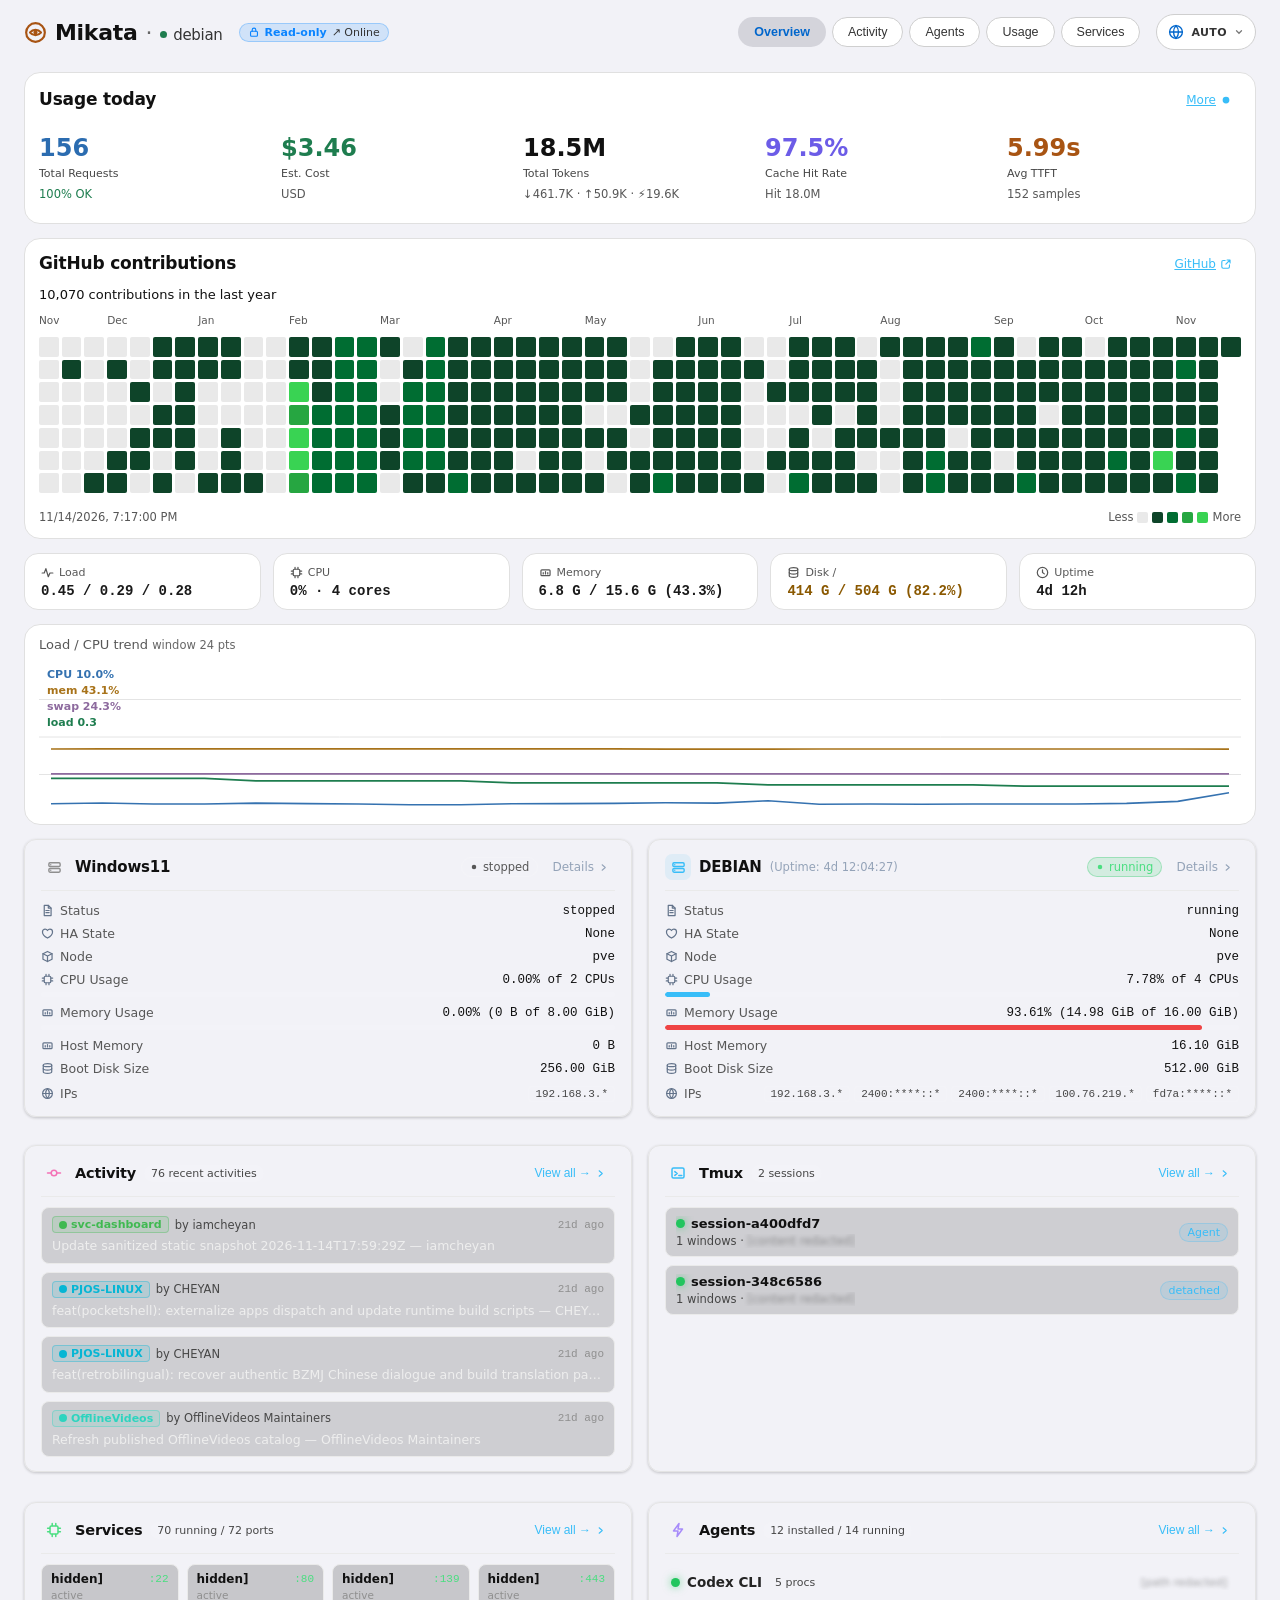
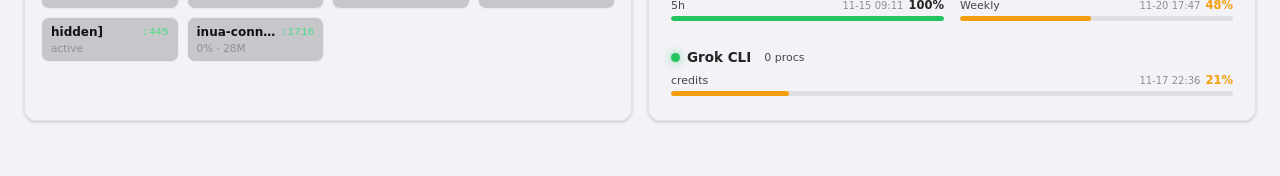
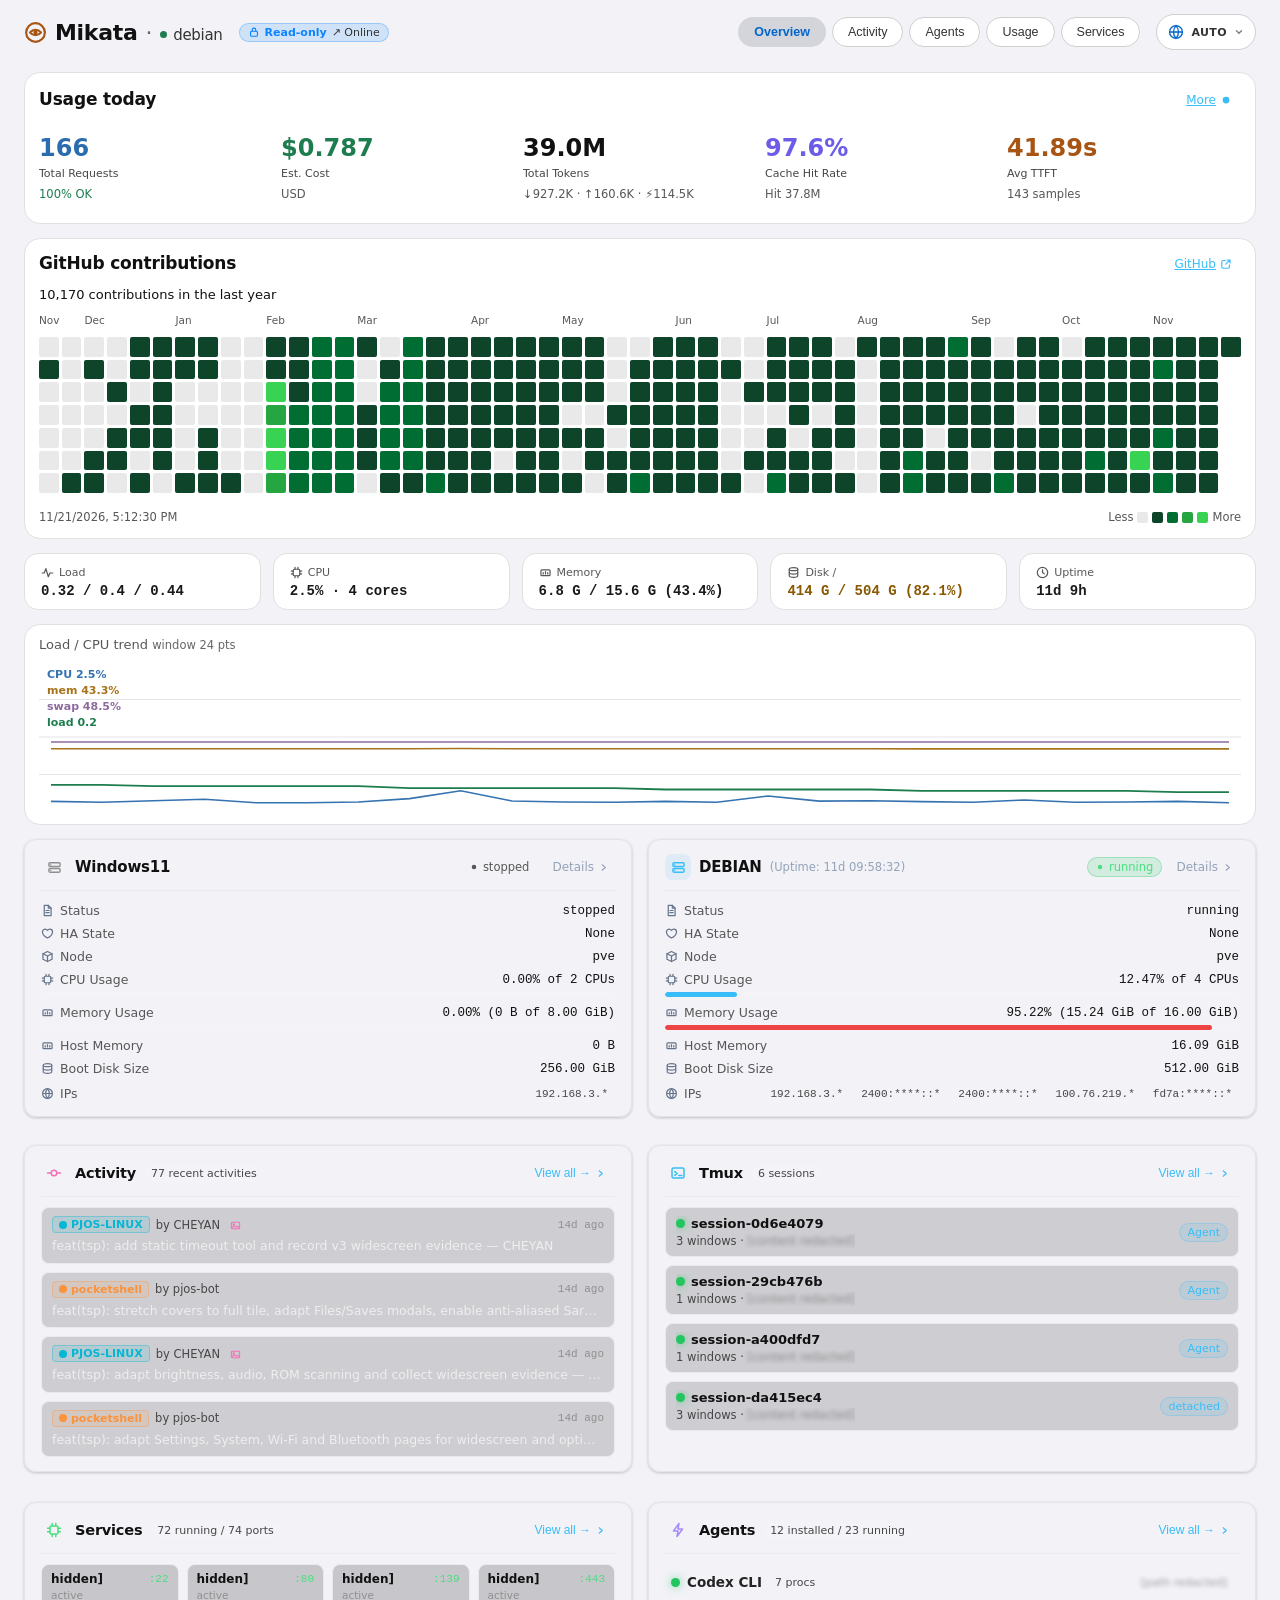
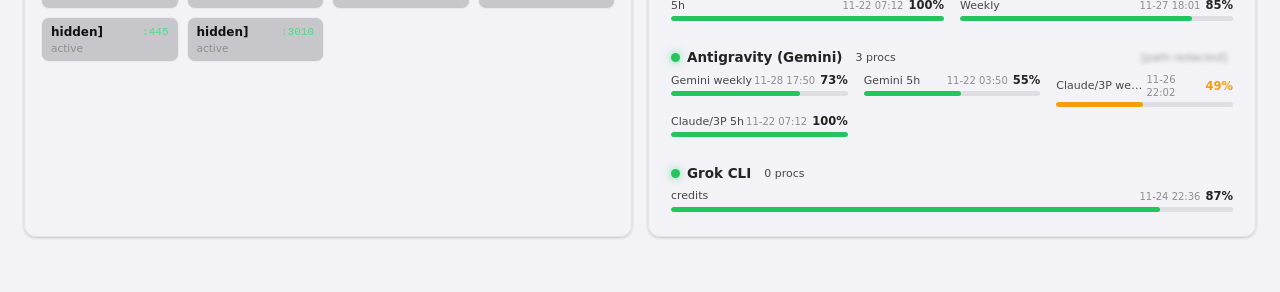
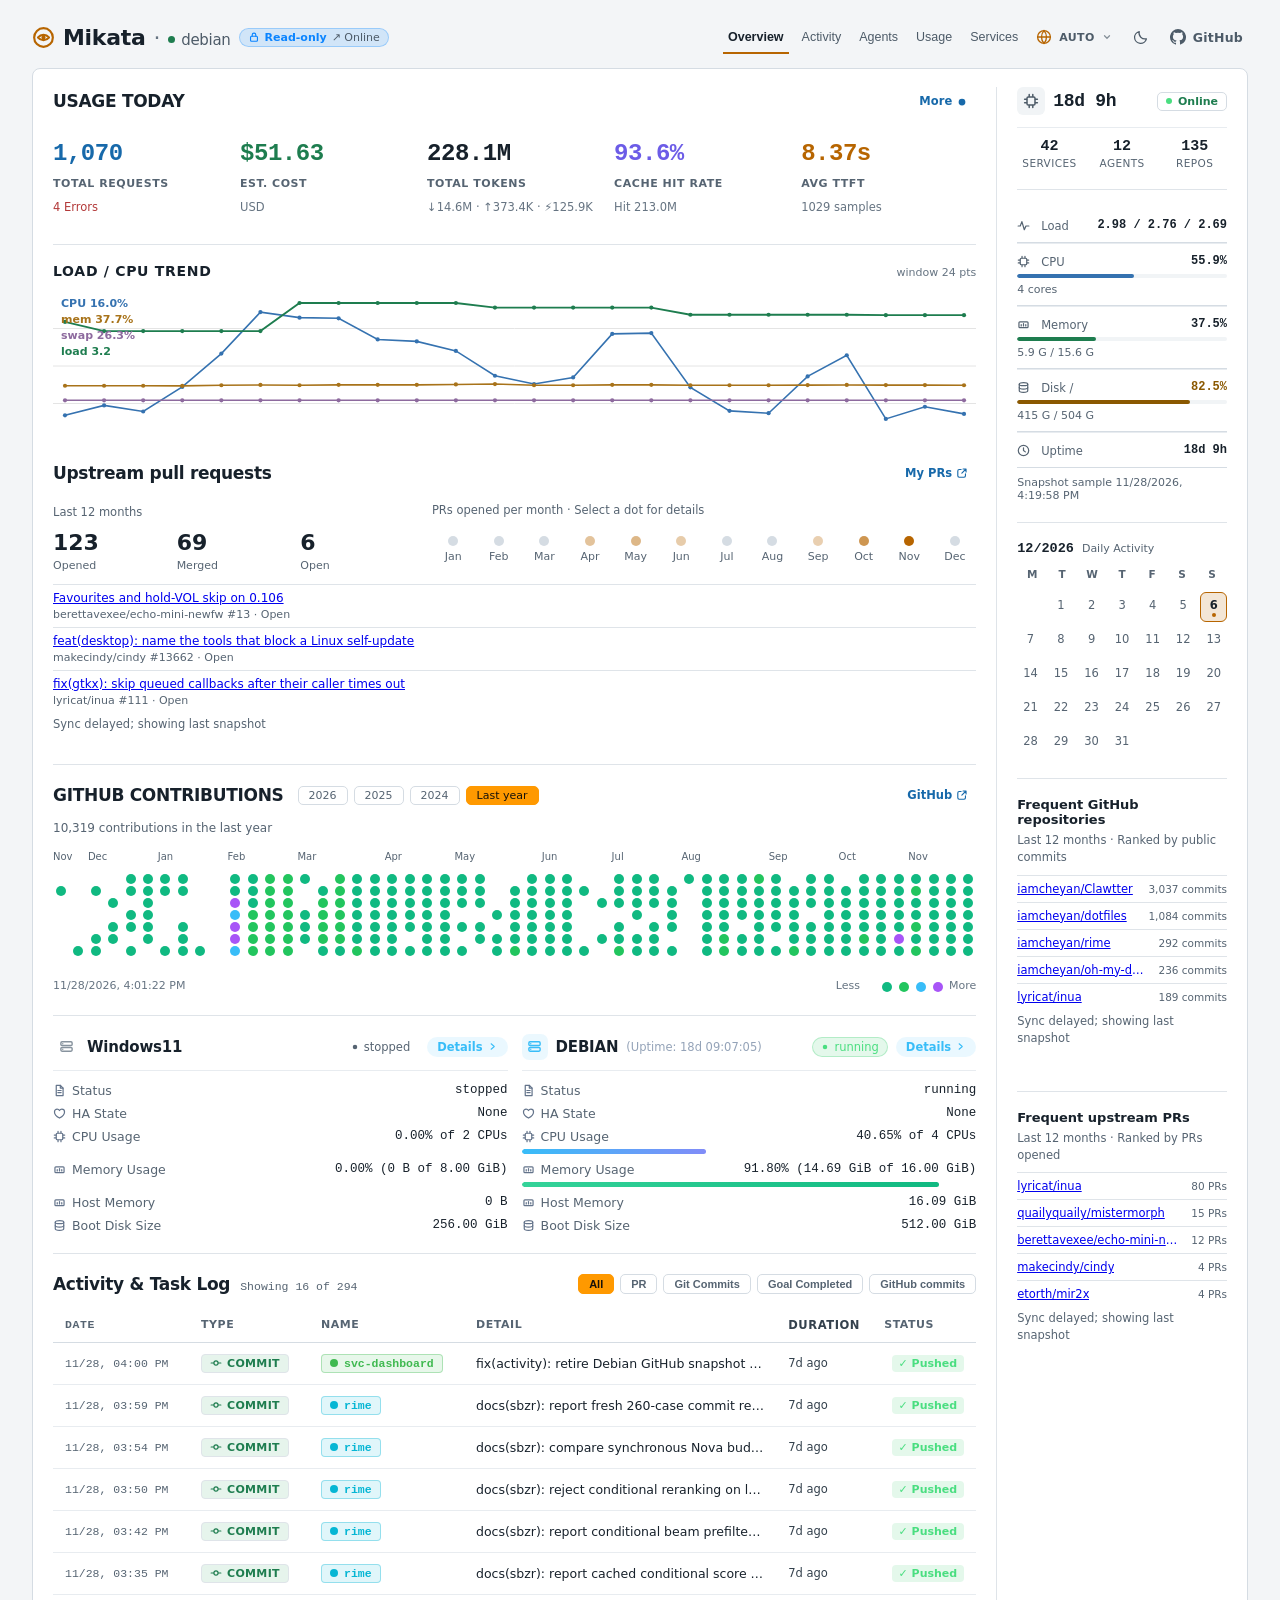
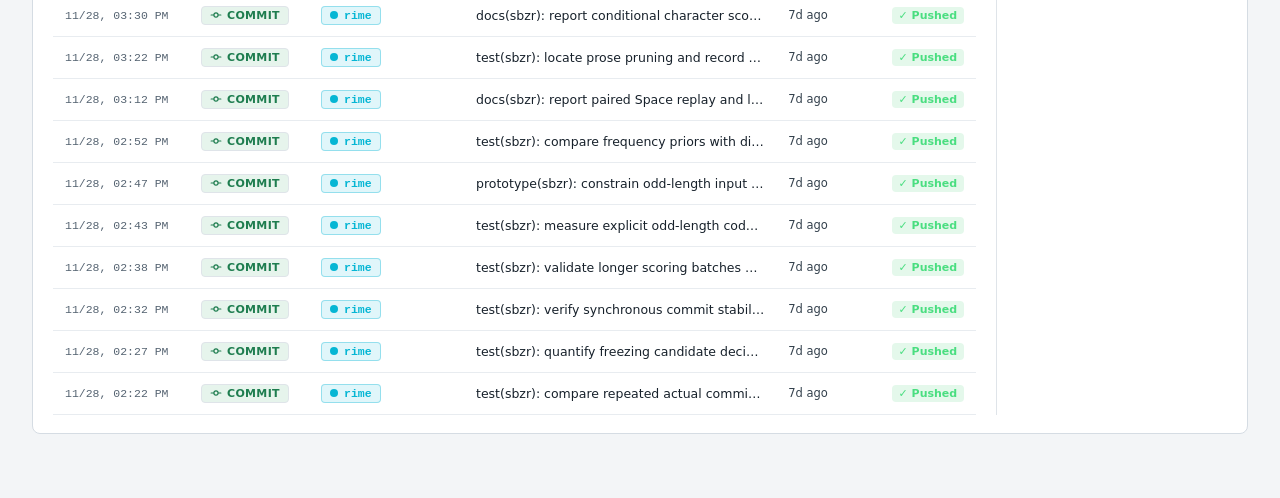
